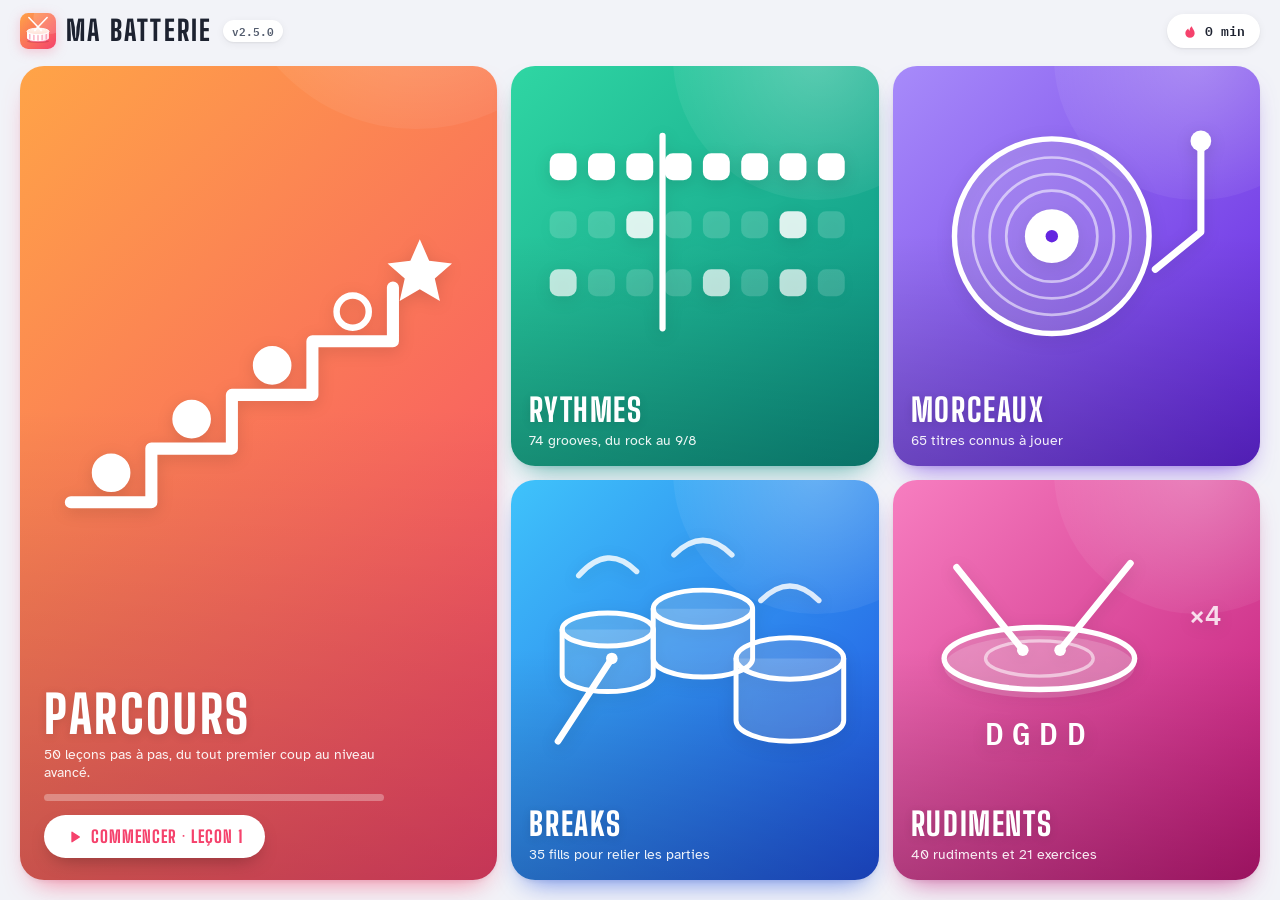
==== site/index.html @ 1db8cf47 "Paysage automatique et proposition d'installation au premier démarrage (v2.5.0) - Plus de message « " ====
<!doctype html>
<html lang="fr">
<head>
<meta charset="utf-8">
<meta name="viewport" content="width=device-width, initial-scale=1, viewport-fit=cover">
<!-- Fichier autonome généré par build.js : ne pas modifier à la main -->
<title>Ma Batterie</title>
<meta name="description" content="Apprendre la batterie : parcours progressif, rudiments, rythmes et morceaux connus, partitions qui se lisent toutes seules.">
<meta name="theme-color" content="#f2f3f8">
<link rel="manifest" href="manifest.webmanifest">
<link rel="apple-touch-icon" href="icons/apple-touch-icon.png">
<meta name="apple-mobile-web-app-capable" content="yes">
<meta name="mobile-web-app-capable" content="yes">
<meta name="apple-mobile-web-app-title" content="Batterie">
<meta name="apple-mobile-web-app-status-bar-style" content="default">
<link rel="preconnect" href="https://fonts.googleapis.com">
<link rel="preconnect" href="https://fonts.gstatic.com" crossorigin>
<link rel="stylesheet" href="https://fonts.googleapis.com/css2?family=Atkinson+Hyperlegible:ital,wght@0,400;0,700;1,400&family=Big+Shoulders+Display:wght@600;700;800&family=IBM+Plex+Mono:wght@500;600&display=swap">
<style>
/* =====================================================================
   Ma Batterie — interface en écrans, pensée pour l'horizontale.
   Thème clair et coloré : fond gris très pâle, cartes en dégradés vifs (une
   couleur par catégorie, par niveau, par famille), cartes blanches ombrées
   pour les exercices. La partition est une feuille blanche, lue de loin.
   Titres : Big Shoulders — Texte : Atkinson Hyperlegible — Chiffres : IBM Plex Mono.
   ===================================================================== */
:root{
  --fond:#f2f3f8;
  --surface:#ffffff;
  --surface-2:#eef0f5;
  --surface-3:#dde1ea;
  --bord:#e6e9ef;
  --texte:#1d2230;
  --texte-2:#535c6e;     /* 6,6:1 sur le fond */
  --texte-3:#667085;     /* 4,8:1 sur le fond */
  --ton-1:#ff9f43;       /* dégradé d'action : orange → rose */
  --ton-2:#f5426c;
  --ton-texte:#d6204f;   /* la couleur d'action, lisible en petit sur fond clair */
  --laiton:#f59e0b;
  --corail:#e5484d;      /* lecture en cours */
  --vert:#10b981;
  --papier:#fffdf9;
  --encre:#1d2230;
  --encre-2:#5d6474;
  --ombre-s:0 1px 2px rgba(22,28,45,.07), 0 2px 8px rgba(22,28,45,.06);
  --ombre:0 2px 4px rgba(22,28,45,.05), 0 14px 30px -14px rgba(22,28,45,.28);
  /* couleurs des illustrations (redéfinies selon la carte) */
  --ill-1:var(--ton-2); --ill-2:var(--ton-1); --ill-3:#7c3aed;
  --ill-fond:#fff0f3; --ill-trait:#e3e6ee; --ill-txt:#fff;

  --f-titre:'Big Shoulders Display', Oswald, Impact, 'Arial Narrow', sans-serif;
  --f-texte:'Atkinson Hyperlegible', system-ui, -apple-system, 'Segoe UI', Roboto, sans-serif;
  --f-chiffres:'IBM Plex Mono', ui-monospace, Menlo, Consolas, monospace;

  --r-carte:24px;
  --r:14px;
  --gout:20px;           /* marge latérale */
  --haut-entete:62px;
  --haut-transport:74px;
  --sur-g:env(safe-area-inset-left, 0px);
  --sur-d:env(safe-area-inset-right, 0px);
  --sur-h:env(safe-area-inset-top, 0px);
  --sur-b:env(safe-area-inset-bottom, 0px);
}
*{box-sizing:border-box}
html,body{margin:0;padding:0;height:100%}
body{
  background:var(--fond);color:var(--texte);
  font:15px/1.55 var(--f-texte);
  -webkit-font-smoothing:antialiased;
  overflow:hidden;                    /* chaque écran gère son propre défilement */
  -webkit-tap-highlight-color:transparent;
}
h1,h2,h3,h4{margin:0;line-height:1.05;font-family:var(--f-titre);font-weight:800;letter-spacing:.02em;text-wrap:balance}
p{margin:.5em 0}
a{color:inherit;text-decoration:none}
b,strong{font-weight:700}
.muted{color:var(--texte-2)}
.small{font-size:13px}
.hidden,[hidden]{display:none !important}
.sprite{position:absolute;width:0;height:0;overflow:hidden}
.ico{width:20px;height:20px;flex:0 0 20px;fill:currentColor}
:focus-visible{outline:3px solid #6366f1;outline-offset:3px;border-radius:10px}

/* ====== écrans ====== */
.ecran{
  position:fixed;inset:0;display:flex;flex-direction:column;
  padding:var(--sur-h) var(--sur-d) var(--sur-b) var(--sur-g);
  animation:entree .22s ease-out;
}
@keyframes entree{from{opacity:0;transform:translateY(6px)}to{opacity:1;transform:none}}

/* ====== en-têtes ====== */
.entete{flex:0 0 var(--haut-entete);display:flex;align-items:center;gap:14px;padding:0 var(--gout)}
.entete-titres{flex:1 0 auto;min-width:0;max-width:45%}
.entete-titres h1{font-size:30px;text-transform:uppercase;white-space:nowrap;overflow:hidden;text-overflow:ellipsis}
.entete-droite{margin-left:auto;display:flex;align-items:center;gap:10px}
.surtitre{
  margin:0 0 2px;font:700 12px/1.2 var(--f-titre);letter-spacing:.16em;text-transform:uppercase;color:var(--ton-texte);
  white-space:nowrap;overflow:hidden;text-overflow:ellipsis;
}
.surtitre:empty{display:none}
.marque{display:flex;align-items:center;gap:10px}
.logo svg{width:36px;height:36px;display:block;filter:drop-shadow(0 3px 6px rgba(245,66,108,.25))}
.mot{font-size:28px;text-transform:uppercase;letter-spacing:.08em}
.version{padding:3px 9px;border-radius:99px;font:600 11px/1.4 var(--f-chiffres);color:var(--texte-2);background:var(--surface);box-shadow:var(--ombre-s)}
.pastille-stat{
  display:inline-flex;align-items:center;gap:7px;padding:9px 15px;border-radius:99px;
  background:var(--surface);color:var(--texte);font:600 13px/1 var(--f-chiffres);box-shadow:var(--ombre-s);
}
.pastille-stat .ico{width:16px;height:16px;flex-basis:16px;color:var(--ton-2)}
.pastille-stat:hover{box-shadow:var(--ombre)}
.pastille-stat.reprendre{color:var(--ton-texte);max-width:260px}
.pastille-stat.reprendre span{white-space:nowrap;overflow:hidden;text-overflow:ellipsis}

/* ====== boutons ====== */
.rond{
  width:44px;height:44px;flex:0 0 44px;border-radius:50%;border:none;cursor:pointer;
  display:grid;place-items:center;background:var(--surface);color:var(--texte);box-shadow:var(--ombre-s);
  font:600 22px/1 var(--f-chiffres);transition:background .15s,box-shadow .15s,opacity .15s;
}
.rond:hover{box-shadow:var(--ombre)}
.rond.petit{width:38px;height:38px;flex-basis:38px;font-size:20px}
.rond[aria-disabled="true"]{opacity:.3;pointer-events:none;box-shadow:none}
.btn-plat{
  display:inline-flex;align-items:center;gap:8px;cursor:pointer;border:none;
  padding:10px 16px;border-radius:12px;background:var(--surface-2);color:var(--texte);
  font:600 14px/1 var(--f-texte);transition:background .15s,box-shadow .15s;
}
.btn-plat:hover{background:var(--surface-3)}
.btn-plat.accent,#btn-installer{background:linear-gradient(135deg,var(--ton-1),var(--ton-2));color:#fff;box-shadow:0 8px 18px -8px rgba(245,66,108,.6)}
.btn-plat.accent:hover,#btn-installer:hover{filter:brightness(1.05)}
.btn-plat .ico{width:17px;height:17px;flex-basis:17px}
#btn-half,#btn-double,#btn-tap{font-family:var(--f-chiffres);min-width:64px;justify-content:center}

/* ====== cartes en dégradé (accueil, niveaux, familles) ====== */
.carte-cat,.tuile,.groupe-tete{
  --c1:var(--ton-1);--c2:var(--ton-2);
  position:relative;overflow:hidden;isolation:isolate;color:#fff;
  background:linear-gradient(135deg,var(--c1) 0%,var(--c2) 100%);
  box-shadow:0 14px 28px -14px color-mix(in srgb, var(--c2) 75%, transparent), 0 2px 4px rgba(22,28,45,.06);
  --ill-1:#fff; --ill-2:rgba(255,255,255,.82); --ill-3:rgba(255,255,255,.55);
  --ill-fond:rgba(255,255,255,.16); --ill-trait:rgba(255,255,255,.32); --ill-txt:var(--c2);
  transition:transform .18s ease, box-shadow .18s ease;
}
/* formes décoratives : un grand disque clair en haut, un voile sombre sous le texte */
.carte-cat::before,.tuile::before,.groupe-tete::before{
  content:"";position:absolute;z-index:-1;width:78%;aspect-ratio:1;right:-22%;top:-38%;
  border-radius:50%;background:radial-gradient(circle,rgba(255,255,255,.26),rgba(255,255,255,.06) 70%);
}
.carte-cat::after,.tuile::after,.groupe-tete::after{
  content:"";position:absolute;inset:0;z-index:-1;
  background:linear-gradient(to top,rgba(0,0,0,.2),transparent 58%);
}
a.carte-cat:hover,.carte-cat:has(.carte-lien:hover),.tuile:hover{
  transform:translateY(-3px);
  box-shadow:0 20px 34px -14px color-mix(in srgb, var(--c2) 80%, transparent), 0 2px 4px rgba(22,28,45,.06);
}
a.carte-cat:active,.tuile:active,.item-carte:active{transform:scale(.98)}

/* ====== accueil ====== */
.accueil-grille{
  flex:1;min-height:0;display:grid;gap:14px;
  grid-template-columns:1.3fr 1fr 1fr;grid-template-rows:1fr 1fr;
  padding:4px var(--gout) var(--gout);
}
.carte-cat{border-radius:var(--r-carte);display:flex;flex-direction:column;justify-content:flex-end;padding:16px 18px;min-height:0}
.carte-cat h2{font-size:32px;text-transform:uppercase;letter-spacing:.05em;text-shadow:0 2px 10px rgba(0,0,0,.12)}
.carte-cat p{margin:4px 0 0;color:rgba(255,255,255,.92);font-size:13.5px;line-height:1.35}
.cat-illus{flex:1 1 0;min-height:0;margin:0 0 8px;pointer-events:none;filter:drop-shadow(0 4px 8px rgba(0,0,0,.12))}
.cat-illus svg{width:100%;height:100%;display:block}
.cat-texte{flex:none}
.c-parcours{--c1:#ffa447;--c2:#f5426c}
.c-rythmes{--c1:#2fd6a3;--c2:#0b8f82}
.c-morceaux{--c1:#a78bfa;--c2:#6425e0}
.c-breaks{--c1:#3fc3fb;--c2:#1f4fe0}
.c-rudiments{--c1:#f77ec0;--c2:#c01777}
.carte-cat.grande{grid-row:1 / 3;padding:22px 24px}
.carte-cat.grande .cat-illus{margin-bottom:12px}
.carte-cat.grande h2{font-size:52px}
.carte-cat.grande .cat-texte{max-width:34ch}
.carte-lien::after{content:"";position:absolute;inset:0;z-index:1}   /* toute la carte est cliquable */
.cta{
  position:relative;z-index:2;flex:none;align-self:flex-start;margin-top:14px;
  display:inline-flex;align-items:center;gap:9px;max-width:calc(100% - 48px);
  padding:13px 22px;border-radius:99px;background:#fff;color:var(--c2);
  font:800 17px/1 var(--f-titre);letter-spacing:.06em;text-transform:uppercase;
  white-space:nowrap;overflow:hidden;text-overflow:ellipsis;
  box-shadow:0 8px 20px -8px rgba(0,0,0,.35);transition:transform .15s;
}
.cta:hover{transform:translateY(-2px)}
.cta .ico{width:16px;height:16px;flex-basis:16px}
.jauge{height:8px;border-radius:99px;background:var(--surface-3);overflow:hidden;margin-top:12px}
.jauge i{display:block;height:100%;border-radius:99px;background:linear-gradient(90deg,var(--ton-1),var(--ton-2))}
.jauge.fine{height:7px}
.carte-cat .jauge,.tuile .jauge{background:rgba(255,255,255,.3)}
.carte-cat .jauge i,.tuile .jauge i{background:#fff}

/* ====== listes : une bande qui défile de gauche à droite ====== */
.liste-corps{
  flex:1;min-height:0;overflow-x:auto;overflow-y:hidden;
  padding:6px var(--gout) calc(var(--gout) - 4px);
  scroll-snap-type:x proximity;scroll-padding-left:var(--gout);
  overscroll-behavior-x:contain;scrollbar-width:thin;scrollbar-color:var(--surface-3) transparent;
}
.liste-corps::-webkit-scrollbar{height:6px}
.liste-corps::-webkit-scrollbar-thumb{background:var(--surface-3);border-radius:6px}
.bande{display:flex;gap:14px;height:100%;width:max-content;padding-bottom:8px}
.rangee{
  --rangs:2;height:100%;display:grid;gap:14px;
  grid-auto-flow:column;grid-template-rows:repeat(var(--rangs),minmax(0,1fr));grid-auto-columns:236px;
}
.rangee.tuiles{--rangs:1;grid-auto-columns:250px}
.rangee > *,.groupe-tete,.bloc{scroll-snap-align:start}
.groupe{display:flex;gap:14px;height:100%}
.groupe-tete{
  flex:0 0 124px;display:flex;flex-direction:column;justify-content:flex-end;gap:4px;
  border-radius:var(--r-carte);padding:16px;
}
.groupe-tete .g-num{font:800 64px/1 var(--f-titre);margin-bottom:auto;text-shadow:0 3px 12px rgba(0,0,0,.15)}
.groupe-tete b{font:800 21px/1.05 var(--f-titre);text-transform:uppercase;letter-spacing:.04em}
.groupe-tete span:last-child{font:600 12px var(--f-chiffres);color:rgba(255,255,255,.9)}
.sauts{display:flex;gap:6px;overflow-x:auto;scrollbar-width:none;min-width:0;padding:4px 2px}
.sauts::-webkit-scrollbar{display:none}
.entete-droite{min-width:0;flex:0 1 auto}
.sauts{flex:0 1 auto}
.groupe-tete.genre{flex-basis:150px}
.groupe-tete .g-illus{margin-bottom:auto;height:62px;--ill-1:#fff;--ill-2:rgba(255,255,255,.7);--ill-3:rgba(255,255,255,.85);--ill-trait:rgba(0,0,0,.18);--ill-txt:var(--c2)}
.groupe-tete .g-illus svg{height:100%;width:auto;display:block}
.groupe-tete.genre b{font-size:22px}
.chip.saut{padding:8px 12px;font-family:var(--f-chiffres);font-weight:600;letter-spacing:0}
.chip.saut::before{content:"";display:inline-block;width:8px;height:8px;border-radius:50%;background:var(--c);margin-right:6px;vertical-align:0}
@media (min-height:600px){ .rangee.tuiles{--rangs:2} }
@media (max-height:290px){ .rangee{--rangs:1} }
@media (min-height:620px){ .rangee{--rangs:3} }
@media (min-height:900px){ .rangee{--rangs:4} }

/* tuile : niveau, famille de rythmes, de rudiments */
.tuile{
  display:flex;flex-direction:column;gap:6px;border-radius:var(--r-carte);
  padding:14px 18px 18px;min-height:0;
}
.tuile .t-illus{flex:1 1 auto;min-height:56px;max-height:150px;margin:18px -4px 4px;filter:drop-shadow(0 4px 8px rgba(0,0,0,.12))}
.tuile .t-illus svg{height:100%;width:100%;display:block}
.tuile h2{font-size:27px;text-transform:uppercase;letter-spacing:.04em;text-shadow:0 2px 10px rgba(0,0,0,.12)}
.tuile p{margin:0;color:rgba(255,255,255,.92);font-size:13px;line-height:1.35}
.tuile .jauge{margin-top:auto}
.tuile .t-coin{
  position:absolute;top:12px;left:14px;padding:5px 10px;border-radius:99px;
  font:600 11.5px/1 var(--f-chiffres);color:#fff;background:rgba(255,255,255,.22);backdrop-filter:blur(4px);
}

/* carte d'un élément jouable : blanche, avec la couleur de son niveau ou de sa famille.
 * Sa mise en page dépend de sa hauteur réelle (requête de conteneur) :
 * basse → visuel à gauche, texte à droite ; haute → visuel au-dessus. Rien n'est jamais coupé. */
.item-carte{
  --c1:var(--ton-1);--c2:var(--ton-2);
  position:relative;display:block;border-radius:20px;min-height:0;overflow:hidden;
  background:var(--surface);box-shadow:var(--ombre);transition:transform .18s ease, box-shadow .18s ease;
  container-type:size;
  --ill-1:var(--c2); --ill-2:color-mix(in srgb, var(--c2) 55%, var(--c1)); --ill-3:color-mix(in srgb, var(--c2) 55%, #1d2230);
  --ill-fond:color-mix(in srgb, var(--c1) 16%, #fff); --ill-trait:color-mix(in srgb, var(--c2) 18%, #fff); --ill-txt:#fff;
}
.item-carte::before{      /* liseré coloré en haut de la carte */
  content:"";position:absolute;left:0;right:0;top:0;height:5px;background:linear-gradient(90deg,var(--c1),var(--c2));
}
.item-carte:hover{transform:translateY(-3px);box-shadow:0 4px 8px rgba(22,28,45,.06), 0 20px 34px -16px color-mix(in srgb, var(--c2) 55%, transparent)}
.i-corps{
  height:100%;padding:14px 14px 12px;
  display:grid;grid-template-columns:auto minmax(0,1fr);gap:12px;align-items:center;
}
.i-vis{
  width:62px;height:50px;border-radius:13px;padding:4px 5px;display:grid;place-items:center;
  background:color-mix(in srgb, var(--c1) 12%, #fff);
}
.i-vis svg{width:100%;height:100%;display:block}
.i-vis-num{width:50px;height:50px;padding:0;background:linear-gradient(135deg,var(--c1),var(--c2));
  box-shadow:0 6px 14px -6px color-mix(in srgb, var(--c2) 80%, transparent)}
.i-num{font:800 26px/1 var(--f-titre);color:#fff}
.i-texte{min-width:0;display:flex;flex-direction:column;gap:2px}
.item-carte:has(.etat) .i-texte{padding-right:28px}
.i-nom{
  font-weight:700;font-size:15px;line-height:1.22;
  display:-webkit-box;-webkit-line-clamp:2;-webkit-box-orient:vertical;overflow:hidden;
}
.i-meta{font-size:12.5px;color:var(--texte-2);line-height:1.3;white-space:nowrap;overflow:hidden;text-overflow:ellipsis}
.i-bas{display:flex;align-items:center;gap:8px;padding-top:4px}
.i-tag,.item-carte .cle{
  align-self:flex-start;padding:2px 8px;border-radius:99px;margin-bottom:2px;
  font:800 10.5px/1.4 var(--f-titre);letter-spacing:.1em;text-transform:uppercase;
}
.i-tag{background:var(--c2);color:#fff}
.item-carte .cle{background:color-mix(in srgb, var(--c1) 20%, #fff);color:color-mix(in srgb, var(--c2) 80%, #000)}
/* carte haute : visuel en haut, texte dessous, niveau et tempo en bas */
@container (min-height:190px){
  .i-corps{display:flex;flex-direction:column;align-items:stretch;gap:8px;padding:16px 16px 14px}
  .i-vis{width:auto;height:auto;flex:0 1 72px;min-height:40px}
  .i-vis-num{width:50px;height:50px;flex:none}
  .i-texte{flex:1;gap:3px}
  .i-nom{font-size:15.5px;-webkit-line-clamp:3}
  .i-bas{margin-top:auto}
}
.niveau-points{display:inline-flex;gap:2px;flex:none}
.niveau-points i{width:6px;height:6px;border-radius:50%;background:var(--surface-3)}
.niveau-points i.on{background:var(--c2)}
.bpm-pastille{margin-left:auto;flex:none;font:600 11px/1 var(--f-chiffres);color:var(--texte-2);background:var(--surface-2);padding:4px 7px;border-radius:99px;white-space:nowrap}
@container (min-height:190px){
  .niveau-points{gap:3px}
  .niveau-points i{width:8px;height:8px}
  .bpm-pastille{font-size:11.5px;padding:5px 8px}
}
.etat{
  position:absolute;top:14px;right:12px;width:26px;height:26px;border-radius:50%;
  display:grid;place-items:center;background:var(--surface-2);color:var(--texte-3);
}
.etat .ico{width:15px;height:15px;flex-basis:15px}
.item-carte.faite .etat{background:var(--vert);color:#fff;box-shadow:0 4px 10px -4px rgba(16,185,129,.7)}
.item-carte.prochaine{box-shadow:inset 0 0 0 3px var(--c2), 0 18px 30px -14px color-mix(in srgb, var(--c2) 70%, transparent)}

/* ====== progression ====== */
.bloc{background:var(--surface);border-radius:var(--r-carte);padding:16px 18px;height:100%;overflow-y:auto;box-shadow:var(--ombre)}
.bloc h3{font-size:15px;letter-spacing:.12em;text-transform:uppercase;color:var(--texte-2);margin-bottom:12px}
.bloc-stats{width:320px}
.bloc-histo{width:440px;display:flex;flex-direction:column}
.bloc-histo .barres{flex:1;height:auto;min-height:90px}
.bloc-parcours{width:560px;overscroll-behavior:contain}
.niveaux{display:grid;grid-template-columns:1fr 1fr;gap:4px 18px}
.stats{display:grid;grid-template-columns:1fr 1fr;gap:10px}
.stat{display:flex;flex-direction:column;gap:2px;padding:12px 14px;border-radius:var(--r);color:#fff;background:linear-gradient(135deg,var(--c1),var(--c2))}
.stat:nth-child(1){--c1:#ffa447;--c2:#f5426c}
.stat:nth-child(2){--c1:#3fc3fb;--c2:#1f4fe0}
.stat:nth-child(3){--c1:#2fd6a3;--c2:#0b8f82}
.stat:nth-child(4){--c1:#a78bfa;--c2:#6425e0}
.stat-n{font:800 30px/1 var(--f-titre);font-variant-numeric:tabular-nums}
.stat span:last-child{font-size:12px;color:rgba(255,255,255,.92)}
.barres{display:flex;align-items:flex-end;gap:4px;height:110px}
.barre{flex:1;display:flex;flex-direction:column;justify-content:flex-end;align-items:center;gap:4px;height:100%}
.barre .fut{flex:1;width:100%;display:flex;align-items:flex-end;background:var(--surface-2);border-radius:6px}
.barre .fut i{width:100%;border-radius:6px;background:linear-gradient(180deg,var(--ton-1),var(--ton-2))}
.barre u{font:500 10px var(--f-chiffres);color:var(--texte-3);text-decoration:none}
.niv-bloc{margin:0 0 14px}
.niv-head{display:flex;align-items:center;gap:8px;font-size:13px;margin-bottom:8px}
.niv-head i{width:10px;height:10px;border-radius:50%}
.niv-head b{font:800 16px/1 var(--f-titre);letter-spacing:.04em}
.niv-lecons{display:flex;gap:6px;flex-wrap:wrap}
.pastille{
  position:relative;width:46px;height:46px;border-radius:13px;background:var(--surface-2);
  display:flex;flex-direction:column;align-items:center;justify-content:center;gap:1px;color:var(--texte-2);
}
.pastille:hover{background:var(--surface-3);color:var(--texte)}
.pastille span{font:800 17px/1 var(--f-titre)}
.pastille em{font:600 9.5px var(--f-chiffres);font-style:normal;color:var(--ton-texte)}
.pastille.faite{background:var(--vert);color:#fff}
.pastille.faite em{color:#fff}
.pastille .defi-ok{position:absolute;top:-3px;right:-3px;width:11px;height:11px;border-radius:50%;background:var(--laiton);box-shadow:0 0 0 2px var(--surface)}

/* ====== lecteur ====== */
.ecran-jouer{animation:none}
.barre-jeu{flex:0 0 60px;display:flex;align-items:center;gap:12px;padding:0 14px}
.j-nav{flex:1;min-width:0;display:flex;align-items:center;justify-content:center;gap:12px}
.j-titres{min-width:0;text-align:center}
.j-titres h1{font-size:26px;text-transform:uppercase;letter-spacing:.04em;white-space:nowrap;overflow:hidden;text-overflow:ellipsis}
.j-titres .surtitre{letter-spacing:.12em}
.j-droite{display:flex;align-items:center;gap:8px}
.note-jeu{font:600 12.5px/1 var(--f-chiffres);padding:9px 13px;border-radius:99px;background:var(--surface);box-shadow:var(--ombre-s);white-space:nowrap}
.note-jeu.ok{color:#047857}
.note-jeu.moyen{color:#b45309}
.note-jeu.rate{color:#be123c}

.sections-bar{flex:0 0 auto;display:flex;gap:6px;padding:2px 14px 10px;overflow-x:auto;scrollbar-width:none}
.sections-bar::-webkit-scrollbar{display:none}
.chip{
  flex:0 0 auto;cursor:pointer;border:none;border-radius:99px;padding:8px 14px;
  background:var(--surface);color:var(--texte-2);box-shadow:var(--ombre-s);
  font:700 13px/1 var(--f-titre);letter-spacing:.08em;text-transform:uppercase;
}
.chip em{font:500 11px var(--f-chiffres);font-style:normal;opacity:.75;margin-left:3px}
.chip:hover{color:var(--texte)}
.chip.actif{background:linear-gradient(135deg,var(--ton-1),var(--ton-2));color:#fff;box-shadow:0 6px 14px -6px rgba(245,66,108,.7)}

.partition-zone{position:relative;flex:1;min-height:0;padding:0 14px}
.papier{
  height:100%;border-radius:20px;background:var(--papier);color:var(--encre);
  overflow:hidden;position:relative;box-shadow:var(--ombre);
}
.score-staff{position:relative;height:100%;overflow-y:auto;overscroll-behavior:contain;cursor:pointer;padding:4px 10px}
.score-staff.une-ligne{display:flex;flex-direction:column;justify-content:center;align-items:center}
.systeme-ligne{display:flex;justify-content:flex-start;padding:2px 0;transition:opacity .2s}
.systeme-ligne.passee{opacity:.35}
.portee-cadre{position:relative;display:block}
.portee{display:block;width:100%;height:auto;max-width:none}
.score-grid{height:100%;overflow:auto}
.fin-page{height:60%}      /* de quoi amener la dernière ligne en haut */

/* tête de lecture : calque déplacé par transform, sans redessiner la partition */
.tete-lecture{
  position:absolute;left:0;top:0;width:3px;height:100%;border-radius:2px;
  background:var(--corail);box-shadow:0 0 0 4px rgba(229,72,77,.14);
  opacity:0;pointer-events:none;will-change:transform;
}

/* --- couleurs des éléments sur fond clair (partition, légende) --- */
.t-CR{--c:#a06a00}.t-CH{--c:#9a6700}.t-RD{--c:#7c5712}
.t-T1{--c:#3b7aa3}.t-T2{--c:#2c6188}.t-TB{--c:#1d4a69}
.t-CC{--c:#c8372b}.t-GC{--c:#138468}.t-HP{--c:#675c9e}

/* --- notation sur la feuille --- */
.papier .portee .ligne{stroke:#9aa0ab}
.papier .portee .hampe{stroke:var(--encre)}
.papier .portee .ligature,.papier .portee .ink{fill:var(--encre)}
.papier .portee .silence:not([fill="none"]){fill:#6a7080}
.papier .portee .silence[fill="none"]{stroke:#6a7080}
.papier .portee .accent{stroke:#b3780a}
.papier .portee .txt-faible{fill:#6a7080}
.papier .portee .compte{fill:#7a8090}
.papier .portee .compte[font-weight="700"]{fill:var(--encre)}
.papier .portee .doigte{fill:#4d5363;font:600 11.5px var(--f-chiffres)}
.papier .portee .sec-boite{fill:#fff1f4;stroke:#f5426c}
.papier .portee .sec-txt{fill:#b0163f}
.papier .portee ellipse.tete{fill:var(--c)}
.papier .portee line.tete,.papier .portee .contour{stroke:var(--c)}
.papier .portee .note-grp.actif ellipse.tete{fill:var(--corail)}
.papier .portee .note-grp.actif line.tete{stroke:var(--corail);stroke-width:3px}

/* --- grille sur la feuille --- */
.grille{padding:8px 10px}
.grille-table{border-collapse:collapse;font:500 11px var(--f-chiffres)}
.grille-table th.lbl{
  text-align:right;padding:0 10px 0 4px;white-space:nowrap;color:var(--encre);
  position:sticky;left:0;background:var(--papier);z-index:2;font:700 12.5px var(--f-texte);
}
.grille-table .dot{display:inline-block;width:9px;height:9px;border-radius:3px;margin-right:6px;vertical-align:middle}
.grille-table td,.grille-table th.cel{width:28px;min-width:28px;height:28px;border:1px solid #ebe7df;text-align:center;color:var(--encre-2)}
.grille-table th.cel{height:22px;border:none}
.grille-table .temps{background:rgba(29,34,48,.03)}
.grille-table th.cel.temps{color:var(--encre);background:none;font-weight:600}
.grille-table .mesure{border-left:2px solid #c9c3b8}
.grille-table td.actif{background:rgba(229,72,77,.16);box-shadow:inset 0 0 0 1.5px rgba(229,72,77,.7)}
.hit{display:block;width:20px;height:20px;margin:0 auto;border-radius:6px;font:700 9px/20px var(--f-chiffres);color:var(--encre)}
.hit.s-g{opacity:.45;transform:scale(.7)}
.hit.s-X{box-shadow:0 0 0 2px var(--encre)}
.hit.s-o{border-radius:50%}

/* --- décompte --- */
.count-overlay{
  position:absolute;inset:0 14px;display:grid;place-items:center;pointer-events:none;z-index:5;border-radius:20px;
  background:rgba(255,253,249,.74);
}
.count-overlay span{
  font:800 120px/1 var(--f-titre);animation:pop .35s ease-out;
  background:linear-gradient(135deg,var(--ton-1),var(--ton-2));-webkit-background-clip:text;background-clip:text;color:transparent;
}
@keyframes pop{from{transform:scale(1.35);opacity:0}to{transform:scale(1);opacity:1}}

/* --- barre de transport --- */
.barre-transport{flex:0 0 var(--haut-transport);display:flex;align-items:center;gap:16px;padding:0 14px}
.t-bascules{display:flex;gap:8px}
.bascule{
  width:50px;height:46px;border-radius:15px;border:none;cursor:pointer;display:grid;place-items:center;
  background:var(--surface);color:var(--texte-3);box-shadow:var(--ombre-s);transition:background .15s,color .15s;
}
.bascule:hover{color:var(--texte)}
.bascule.actif{background:linear-gradient(135deg,#ffe3c2,#ffd1dc);color:var(--ton-texte)}
.bascule .ico{width:22px;height:22px;flex-basis:22px}
.t-tempo{flex:1;min-width:0;display:flex;align-items:center;gap:10px;justify-content:center}
.bpm-aff{display:flex;align-items:baseline;gap:5px;min-width:88px;justify-content:center}
.bpm-aff output{font:800 32px/1 var(--f-titre);font-variant-numeric:tabular-nums}
.bpm-aff span{font:600 11px var(--f-chiffres);color:var(--texte-3)}
.t-tempo input[type=range]{flex:1;max-width:320px;min-width:80px}
.lecture{
  width:62px;height:62px;flex:0 0 62px;border-radius:50%;border:none;cursor:pointer;
  display:grid;place-items:center;color:#fff;
  background:linear-gradient(145deg,var(--ton-1),var(--ton-2));
  box-shadow:0 10px 22px -8px rgba(245,66,108,.7);transition:transform .1s,background .15s;
}
.lecture:active{transform:scale(.94)}
.lecture .ico{width:28px;height:28px;flex-basis:28px}
.lecture.actif{background:linear-gradient(145deg,#475569,#1e293b);box-shadow:0 10px 22px -8px rgba(30,41,59,.6)}

/* curseurs */
input[type=range]{-webkit-appearance:none;appearance:none;height:28px;background:transparent;cursor:pointer;margin:0}
input[type=range]::-webkit-slider-runnable-track{height:6px;border-radius:99px;background:var(--surface-3)}
input[type=range]::-moz-range-track{height:6px;border-radius:99px;background:var(--surface-3)}
input[type=range]::-webkit-slider-thumb{-webkit-appearance:none;width:22px;height:22px;margin-top:-8px;border-radius:50%;background:var(--ton-2);border:3px solid #fff;box-shadow:0 2px 6px rgba(22,28,45,.3)}
input[type=range]::-moz-range-thumb{width:18px;height:18px;border-radius:50%;background:var(--ton-2);border:3px solid #fff;box-shadow:0 2px 6px rgba(22,28,45,.3)}

/* ====== volets (explications, réglages) ====== */
.voile{position:fixed;inset:0;z-index:40;background:rgba(22,28,45,.32);animation:fondu .18s}
@keyframes fondu{from{opacity:0}}
.volet{
  position:fixed;top:0;right:0;bottom:0;z-index:41;width:min(440px,92vw);
  background:var(--surface);display:flex;flex-direction:column;
  padding:var(--sur-h) var(--sur-d) var(--sur-b) 0;border-radius:24px 0 0 24px;
  box-shadow:-20px 0 40px rgba(22,28,45,.18);animation:glisse .22s ease-out;
}
@keyframes glisse{from{transform:translateX(30px);opacity:0}}
.volet-tete{display:flex;align-items:center;justify-content:space-between;padding:14px 18px 6px}
.volet-tete h2{font-size:26px;text-transform:uppercase;letter-spacing:.05em}
.volet-tete .rond{box-shadow:none;background:var(--surface-2)}
.volet-corps{flex:1;overflow-y:auto;padding:4px 18px 24px;overscroll-behavior:contain}
.volet-corps h3{margin:22px 0 10px;font-size:14px;letter-spacing:.14em;text-transform:uppercase;color:var(--ton-texte)}
.volet-corps h3:first-child{margin-top:8px}
.texte h2{font-size:28px;margin:4px 0 8px}
.texte h3{margin:18px 0 6px;font-size:14px;letter-spacing:.14em;text-transform:uppercase;color:var(--ton-texte)}
.texte ul,.texte ol{padding-left:1.25em;margin:.4em 0 .8em}
.texte li{margin:.3em 0}
.objectif{background:linear-gradient(135deg,#fff1e2,#ffe6ec);border-radius:var(--r);padding:10px 14px}
.tip,.defi{border-radius:var(--r);padding:10px 14px;margin:12px 0;font-size:14px;background:#fff6e0}
.defi{background:#ffe9ee}
.tip p,.defi p{margin:0}
.tip-lbl{display:block;font:800 11px/1.6 var(--f-titre);letter-spacing:.14em;text-transform:uppercase;color:#a15c00}
.defi .tip-lbl{color:#b0163f}
.badge{
  display:inline-block;font:600 11.5px/1.2 var(--f-chiffres);color:var(--texte-2);white-space:nowrap;
  background:var(--surface-2);border-radius:99px;padding:5px 10px;margin:0 4px 4px 0;
}
.badge.fid-origine{color:#047857;background:#dcfce9}
.badge.fid-acc{color:#a15c00;background:#fff3d6}
.lecon-fin{
  display:flex;align-items:center;gap:10px;flex-wrap:wrap;margin-top:18px;padding:12px 14px;
  border-radius:var(--r);background:var(--surface-2);
}
.lecon-fin .inter{flex:1;margin:0;padding:0;border:none}
kbd{
  display:inline-block;min-width:24px;text-align:center;background:var(--surface);
  border:1px solid var(--surface-3);border-bottom-width:3px;border-radius:7px;padding:1px 7px;font:600 12px var(--f-chiffres);color:var(--texte);
}

/* interrupteurs */
.inter{
  display:flex;align-items:center;justify-content:space-between;gap:14px;cursor:pointer;
  padding:10px 0;border-bottom:1px solid var(--bord);user-select:none;
}
.inter input{position:absolute;opacity:0;width:1px;height:1px}
.inter i{position:relative;flex:0 0 46px;height:28px;border-radius:99px;background:var(--surface-3);transition:background .15s}
.inter i::after{
  content:"";position:absolute;top:3px;left:3px;width:22px;height:22px;border-radius:50%;
  background:#fff;box-shadow:0 1px 3px rgba(22,28,45,.3);transition:transform .15s;
}
.inter input:checked + i{background:linear-gradient(135deg,var(--ton-1),var(--ton-2))}
.inter input:checked + i::after{transform:translateX(18px)}
.inter input:focus-visible + i{outline:3px solid #6366f1;outline-offset:3px}
.ligne-reglage{display:flex;align-items:center;justify-content:space-between;gap:14px;padding:10px 0;border-bottom:1px solid var(--bord)}
.choix{background:var(--surface-2);color:var(--texte);border:none;border-radius:10px;padding:8px 10px;font:inherit;font-size:14px}
.rampe{padding:10px 0;font-size:13.5px;color:var(--texte-2);border-bottom:1px solid var(--bord)}
.rampe input{
  width:54px;background:var(--surface-2);border:none;color:var(--texte);border-radius:8px;
  padding:5px 6px;font:600 13px var(--f-chiffres);text-align:right;margin:0 3px;
}
.rang-boutons{display:flex;gap:8px;flex-wrap:wrap}
.seg{display:inline-flex;background:var(--surface-2);border-radius:13px;padding:3px}
.seg-btn{border:none;background:none;color:var(--texte-2);padding:8px 16px;border-radius:10px;cursor:pointer;font:600 14px var(--f-texte)}
.seg-btn.actif{background:var(--surface);color:var(--texte);box-shadow:var(--ombre-s)}
.keys{width:100%;border-collapse:collapse;margin:10px 0 4px;font-size:13.5px}
.keys td{padding:6px 2px;border-bottom:1px solid var(--bord)}
.keys td:first-child{width:130px}
.credit{margin-top:16px}

/* mixeur */
.mixer{display:flex;flex-direction:column;gap:6px}
.mix-row{display:flex;align-items:center;gap:8px}
.mix-mute,.mix-solo{
  width:34px;height:34px;flex:0 0 34px;padding:0;cursor:pointer;border-radius:10px;border:none;
  font:700 12px/1 var(--f-chiffres);color:var(--texte-2);background:var(--surface-2);
}
.mix-mute.coupe{background:#e11d48;color:#fff}
.mix-solo.actif{background:var(--laiton);color:#fff}
.mixer.en-solo .mix-row:not(:has(.mix-solo.actif)){opacity:.4}
.mix-nom{font-size:12.5px;width:84px;color:var(--texte-2);border-left:4px solid;border-radius:2px;padding-left:8px;white-space:nowrap;overflow:hidden;text-overflow:ellipsis}
.mix-row input[type=range]{flex:1}

/* légende + schéma du kit */
.legende{display:flex;flex-wrap:wrap;gap:6px 14px;font-size:13px;color:var(--texte-2)}
.lg{display:inline-flex;align-items:center;gap:6px}
.legende .lg-sym{color:var(--c) !important}
.kit-cadre{margin-top:12px;background:#1d2230;border-radius:var(--r);padding:6px}
.kit-svg{width:100%;height:auto;display:block}
.kit-el{cursor:pointer}
.kit-el .corps{transition:fill .08s}
.kit-el:not(.utilise){opacity:.3}
.kit-el.frappe{opacity:1}
.kit-el.frappe .corps{fill:rgba(255,159,67,.6);stroke:#ffd29a}
.kit-label{fill:#c7cdd9;font:600 11px var(--f-texte);pointer-events:none}
.kit-el:focus-visible{outline:none}
.kit-el:focus-visible .corps{stroke:#ffd29a;stroke-width:3.5}

/* ====== fenêtre (installation iPhone) ====== */
.modal{position:fixed;inset:0;background:rgba(22,28,45,.4);display:grid;place-items:center;z-index:50;padding:20px}
.modal-box{background:var(--surface);border-radius:var(--r-carte);padding:22px 24px;max-width:460px;width:100%;max-height:100%;overflow:auto;box-shadow:var(--ombre)}
.modal-box h2{font-size:28px;text-transform:uppercase}
.etapes{padding-left:1.2em;margin:12px 0}
.install-box{display:flex;gap:20px;align-items:flex-start;max-width:560px}
.install-icone{flex:none;border-radius:22px;box-shadow:0 10px 24px -10px rgba(245,66,108,.6)}
.install-texte h2{margin-bottom:4px}
.install-texte p{margin:6px 0 12px;color:var(--texte-2)}
.install-texte .rang-boutons{margin-top:6px}
.etapes li{margin:.5em 0}

/* ====== téléphone tenu droit : l'appli pivote d'elle-même ======
 * Quand le navigateur ne peut pas verrouiller l'écran à l'horizontale (iPhone, ou avant le
 * premier toucher), tout le contenu tourne d'un quart de tour : il suffit de pencher le
 * téléphone, sans aucun message. Les zones sûres (encoche) suivent la rotation. */
@media (orientation:portrait) and (pointer:coarse){
  #appli{
    position:fixed;top:0;left:0;overflow:hidden;
    width:100vh;width:100dvh;height:100vw;
    transform-origin:top left;transform:rotate(90deg) translateY(-100%);
    --sur-g:env(safe-area-inset-top, 0px);
    --sur-d:env(safe-area-inset-bottom, 0px);
    --sur-h:env(safe-area-inset-right, 0px);
    --sur-b:env(safe-area-inset-left, 0px);
  }
  /* le défilement au doigt est piloté par l'appli : pas d'aimantation qui le contrarie */
  #appli .liste-corps{scroll-snap-type:none}
}

/* ====== écrans bas (téléphone couché) ====== */
@media (max-height:500px){
  :root{--haut-entete:54px;--haut-transport:64px;--gout:16px}
  .accueil-grille{gap:10px}
  .carte-cat{padding:12px 14px;border-radius:20px}
  .carte-cat h2{font-size:26px}
  .carte-cat p{font-size:12.5px}
  .carte-cat.grande{padding:16px 18px}
  .carte-cat.grande h2{font-size:40px}
  .cta{margin-top:10px;padding:11px 18px;font-size:15px}
  .entete-titres h1{font-size:26px}
  .barre-jeu{flex-basis:52px}
  .j-titres h1{font-size:21px}
  .rond{width:40px;height:40px;flex-basis:40px}
  .rond.petit{width:34px;height:34px;flex-basis:34px}
  .lecture{width:54px;height:54px;flex-basis:54px}
  .bpm-aff output{font-size:27px}
  .tuile h2{font-size:24px}
  .count-overlay span{font-size:96px}
}
@media (max-height:380px){
  .carte-cat p{display:none}
  .carte-cat.grande p{display:block}
  .sections-bar{padding-bottom:6px}
  .chip{padding:6px 11px}
}
@media (max-width:900px){ .pastille-stat.reprendre{max-width:170px} }
@media (max-width:700px){
  .t-tempo input[type=range]{display:none}
  .j-titres .surtitre{display:none}
}
@media (pointer:coarse){
  .item-carte,.tuile,.carte-cat{-webkit-user-select:none;user-select:none}
}
@media (prefers-reduced-motion:reduce){
  *,*::before,*::after{animation:none !important;transition:none !important;scroll-behavior:auto !important}
}

/* ====== impression : la partition seule, en noir sur blanc ====== */
.impression{display:none}
@media print{
  @page{size:A4 landscape;margin:12mm}
  html,body{height:auto;overflow:visible;background:#fff !important;color:#000}
  .ecran,.volet,.voile,.modal,.tourner{display:none !important}
  .impression{display:block}
  .impression h1{font:800 26px/1.1 var(--f-titre);text-transform:uppercase;color:#000;margin:0 0 2px}
  .impression p{margin:0 0 6mm;color:#333;font-size:13px}
  #score-print{display:flex;flex-direction:column;gap:4mm}
  .portee.systeme{height:auto;max-width:100%;break-inside:avoid}
  .impression .portee .ligne,.impression .portee .hampe,.impression .portee .accent{stroke:#000}
  .impression .portee .silence[fill="none"]{stroke:#333}
  .impression .portee .ligature,.impression .portee .ink{fill:#000}
  .impression .portee .silence:not([fill="none"]){fill:#333}
  .impression .portee ellipse.tete{fill:#000}
  .impression .portee line.tete,.impression .portee .contour{stroke:#000}
  .impression .portee .compte{fill:#000}
  .impression .portee .txt-faible,.impression .portee .doigte{fill:#555}
  .impression .portee .sec-boite{fill:#fff;stroke:#000}
  .impression .portee .sec-txt{fill:#000}
}

</style>
<link rel="icon" href="data:image/svg+xml,%3Csvg%20xmlns%3D%22http%3A%2F%2Fwww.w3.org%2F2000%2Fsvg%22%20viewBox%3D%220%200%20512%20512%22%3E%3Cdefs%3E%3ClinearGradient%20id%3D%22mb-fond%22%20x1%3D%220%22%20y1%3D%220%22%20x2%3D%221%22%20y2%3D%221%22%3E%3Cstop%20offset%3D%220%22%20stop-color%3D%22%23ffa447%22%2F%3E%3Cstop%20offset%3D%221%22%20stop-color%3D%22%23f5426c%22%2F%3E%3C%2FlinearGradient%3E%3ClinearGradient%20id%3D%22mb-corps%22%20x1%3D%220%22%20y1%3D%220%22%20x2%3D%221%22%20y2%3D%220%22%3E%3Cstop%20offset%3D%220%22%20stop-color%3D%22%23fff%22%2F%3E%3Cstop%20offset%3D%22.55%22%20stop-color%3D%22%23fff%22%2F%3E%3Cstop%20offset%3D%221%22%20stop-color%3D%22%23ffe2e8%22%2F%3E%3C%2FlinearGradient%3E%3ClinearGradient%20id%3D%22mb-peau%22%20x1%3D%220%22%20y1%3D%220%22%20x2%3D%220%22%20y2%3D%221%22%3E%3Cstop%20offset%3D%220%22%20stop-color%3D%22%23fff6ef%22%2F%3E%3Cstop%20offset%3D%221%22%20stop-color%3D%22%23ffe0d6%22%2F%3E%3C%2FlinearGradient%3E%3CclipPath%20id%3D%22mb-forme%22%3E%3Crect%20width%3D%22512%22%20height%3D%22512%22%20rx%3D%22116%22%2F%3E%3C%2FclipPath%3E%3C%2Fdefs%3E%3Crect%20width%3D%22512%22%20height%3D%22512%22%20rx%3D%22116%22%20fill%3D%22url(%23mb-fond)%22%2F%3E%3Ccircle%20cx%3D%22420%22%20cy%3D%2270%22%20r%3D%22230%22%20fill%3D%22%23fff%22%20opacity%3D%22.14%22%20clip-path%3D%22url(%23mb-forme)%22%2F%3E%3Cellipse%20cx%3D%22256%22%20cy%3D%22404%22%20rx%3D%22156%22%20ry%3D%2222%22%20fill%3D%22%237a0f2c%22%20opacity%3D%22.22%22%2F%3E%3Cpath%20d%3D%22M100%20262v102a156%2046%200%200%200%20312%200V262z%22%20fill%3D%22url(%23mb-corps)%22%2F%3E%3Cpath%20d%3D%22M100%20364a156%2046%200%200%200%20312%200%22%20fill%3D%22none%22%20stroke%3D%22%23f5426c%22%20stroke-width%3D%2212%22%20opacity%3D%22.9%22%2F%3E%3Cg%20stroke%3D%22%23f5426c%22%20stroke-width%3D%2210%22%20stroke-linecap%3D%22round%22%20opacity%3D%22.85%22%3E%3Cline%20x1%3D%22140%22%20y1%3D%22300%22%20x2%3D%22140%22%20y2%3D%22372%22%2F%3E%3Cline%20x1%3D%22198%22%20y1%3D%22306%22%20x2%3D%22198%22%20y2%3D%22384%22%2F%3E%3Cline%20x1%3D%22256%22%20y1%3D%22308%22%20x2%3D%22256%22%20y2%3D%22388%22%2F%3E%3Cline%20x1%3D%22314%22%20y1%3D%22306%22%20x2%3D%22314%22%20y2%3D%22384%22%2F%3E%3Cline%20x1%3D%22372%22%20y1%3D%22300%22%20x2%3D%22372%22%20y2%3D%22372%22%2F%3E%3C%2Fg%3E%3Cellipse%20cx%3D%22256%22%20cy%3D%22262%22%20rx%3D%22156%22%20ry%3D%2246%22%20fill%3D%22url(%23mb-peau)%22%20stroke%3D%22%23fff%22%20stroke-width%3D%2214%22%2F%3E%3Cg%20stroke%3D%22%23fff%22%20stroke-width%3D%2222%22%20stroke-linecap%3D%22round%22%3E%3Cline%20x1%3D%22126%22%20y1%3D%2264%22%20x2%3D%22300%22%20y2%3D%22246%22%2F%3E%3Cline%20x1%3D%22386%22%20y1%3D%2264%22%20x2%3D%22212%22%20y2%3D%22246%22%2F%3E%3C%2Fg%3E%3Ccircle%20cx%3D%22300%22%20cy%3D%22246%22%20r%3D%2216%22%20fill%3D%22%23fff%22%2F%3E%3Ccircle%20cx%3D%22212%22%20cy%3D%22246%22%20r%3D%2216%22%20fill%3D%22%23fff%22%2F%3E%3C%2Fsvg%3E">
</head>
<body>

<!-- Pictogrammes (un seul jeu de symboles, réutilisé partout) -->
<svg class="sprite" aria-hidden="true" focusable="false">
  <symbol id="i-retour" viewBox="0 0 24 24"><path d="M15 5l-7 7 7 7" fill="none" stroke="currentColor" stroke-width="2.4" stroke-linecap="round" stroke-linejoin="round"/></symbol>
  <symbol id="i-maison" viewBox="0 0 24 24"><path d="M4 11l8-7 8 7M6.5 9.5V20h11V9.5" fill="none" stroke="currentColor" stroke-width="2.2" stroke-linecap="round" stroke-linejoin="round"/></symbol>
  <symbol id="i-prec" viewBox="0 0 24 24"><path d="M14 6l-6 6 6 6" fill="none" stroke="currentColor" stroke-width="2.4" stroke-linecap="round" stroke-linejoin="round"/></symbol>
  <symbol id="i-suiv" viewBox="0 0 24 24"><path d="M10 6l6 6-6 6" fill="none" stroke="currentColor" stroke-width="2.4" stroke-linecap="round" stroke-linejoin="round"/></symbol>
  <symbol id="i-aide" viewBox="0 0 24 24"><circle cx="12" cy="12" r="9" fill="none" stroke="currentColor" stroke-width="2"/><path d="M9.6 9.4a2.5 2.5 0 1 1 3.4 2.3c-.7.3-1 .9-1 1.6v.4" fill="none" stroke="currentColor" stroke-width="2" stroke-linecap="round"/><circle cx="12" cy="17" r="1.2" fill="currentColor"/></symbol>
  <symbol id="i-reglages" viewBox="0 0 24 24"><path d="M4 7h9M17 7h3M4 17h3M11 17h9" fill="none" stroke="currentColor" stroke-width="2" stroke-linecap="round"/><circle cx="15" cy="7" r="2.2" fill="none" stroke="currentColor" stroke-width="2"/><circle cx="9" cy="17" r="2.2" fill="none" stroke="currentColor" stroke-width="2"/></symbol>
  <symbol id="i-metronome" viewBox="0 0 24 24"><path d="M8.5 3.5h7L19 21H5z" fill="none" stroke="currentColor" stroke-width="2" stroke-linejoin="round"/><path d="M12 16l5-8.5M7 16h10" fill="none" stroke="currentColor" stroke-width="2" stroke-linecap="round"/></symbol>
  <symbol id="i-batterie" viewBox="0 0 24 24"><ellipse cx="12" cy="8" rx="8" ry="3" fill="none" stroke="currentColor" stroke-width="2"/><path d="M4 8v8c0 1.7 3.6 3 8 3s8-1.3 8-3V8" fill="none" stroke="currentColor" stroke-width="2"/><path d="M9 3.5l3 4M17 2.5l-4 5" stroke="currentColor" stroke-width="1.8" stroke-linecap="round"/></symbol>
  <symbol id="i-reinit" viewBox="0 0 24 24"><path d="M5 12a7 7 0 1 0 2.1-5" fill="none" stroke="currentColor" stroke-width="2.2" stroke-linecap="round"/><path d="M4.5 3.5V8H9" fill="none" stroke="currentColor" stroke-width="2.2" stroke-linecap="round" stroke-linejoin="round"/></symbol>
  <symbol id="i-play" viewBox="0 0 24 24"><path d="M8 4.8v14.4c0 .8.9 1.3 1.6.8l11-7.2c.6-.4.6-1.2 0-1.6l-11-7.2c-.7-.5-1.6 0-1.6.8z" fill="currentColor"/></symbol>
  <symbol id="i-stop" viewBox="0 0 24 24"><rect x="6" y="6" width="12" height="12" rx="2" fill="currentColor"/></symbol>
  <symbol id="i-print" viewBox="0 0 24 24"><path d="M7 9V3h10v6M7 17H4v-7h16v7h-3M7 14h10v7H7z" fill="none" stroke="currentColor" stroke-width="2" stroke-linejoin="round"/></symbol>
  <symbol id="i-installer" viewBox="0 0 24 24"><path d="M12 3v12M7 10l5 5 5-5M5 20h14" fill="none" stroke="currentColor" stroke-width="2" stroke-linecap="round" stroke-linejoin="round"/></symbol>
  <symbol id="i-fermer" viewBox="0 0 24 24"><path d="M6 6l12 12M18 6L6 18" fill="none" stroke="currentColor" stroke-width="2.4" stroke-linecap="round"/></symbol>
  <symbol id="i-flamme" viewBox="0 0 24 24"><path d="M12 22c4 0 7-2.8 7-6.8 0-4.3-3.6-6.3-4.3-10.2-2.4 1.6-3.5 4-3.2 6.6-1.2-.6-2-1.8-2.2-3.2C7.2 10 5 12.3 5 15.2 5 19.2 8 22 12 22z" fill="currentColor"/></symbol>
  <symbol id="i-coche" viewBox="0 0 24 24"><path d="M5 12.5l4.5 4.5L19 7.5" fill="none" stroke="currentColor" stroke-width="2.8" stroke-linecap="round" stroke-linejoin="round"/></symbol>
  <symbol id="i-clavier" viewBox="0 0 24 24"><rect x="2.5" y="6" width="19" height="12" rx="2" fill="none" stroke="currentColor" stroke-width="2"/><path d="M6 10h1M10 10h1M14 10h1M18 10h1M7 14h10" stroke="currentColor" stroke-width="2" stroke-linecap="round"/></symbol>
</svg>

<!-- Toute l'appli : si le téléphone est tenu droit, ce conteneur pivote d'un quart de tour -->
<div id="appli">

<!-- ================= Accueil ================= -->
<section class="ecran" id="ecran-accueil" aria-labelledby="titre-accueil">
  <header class="entete">
    <div class="marque">
      <span class="logo" aria-hidden="true">
        <!-- logo --><svg xmlns="http://www.w3.org/2000/svg" viewBox="0 0 512 512"><defs><linearGradient id="mb-fond" x1="0" y1="0" x2="1" y2="1"><stop offset="0" stop-color="#ffa447"/><stop offset="1" stop-color="#f5426c"/></linearGradient><linearGradient id="mb-corps" x1="0" y1="0" x2="1" y2="0"><stop offset="0" stop-color="#fff"/><stop offset=".55" stop-color="#fff"/><stop offset="1" stop-color="#ffe2e8"/></linearGradient><linearGradient id="mb-peau" x1="0" y1="0" x2="0" y2="1"><stop offset="0" stop-color="#fff6ef"/><stop offset="1" stop-color="#ffe0d6"/></linearGradient><clipPath id="mb-forme"><rect width="512" height="512" rx="116"/></clipPath></defs><rect width="512" height="512" rx="116" fill="url(#mb-fond)"/><circle cx="420" cy="70" r="230" fill="#fff" opacity=".14" clip-path="url(#mb-forme)"/><ellipse cx="256" cy="404" rx="156" ry="22" fill="#7a0f2c" opacity=".22"/><path d="M100 262v102a156 46 0 0 0 312 0V262z" fill="url(#mb-corps)"/><path d="M100 364a156 46 0 0 0 312 0" fill="none" stroke="#f5426c" stroke-width="12" opacity=".9"/><g stroke="#f5426c" stroke-width="10" stroke-linecap="round" opacity=".85"><line x1="140" y1="300" x2="140" y2="372"/><line x1="198" y1="306" x2="198" y2="384"/><line x1="256" y1="308" x2="256" y2="388"/><line x1="314" y1="306" x2="314" y2="384"/><line x1="372" y1="300" x2="372" y2="372"/></g><ellipse cx="256" cy="262" rx="156" ry="46" fill="url(#mb-peau)" stroke="#fff" stroke-width="14"/><g stroke="#fff" stroke-width="22" stroke-linecap="round"><line x1="126" y1="64" x2="300" y2="246"/><line x1="386" y1="64" x2="212" y2="246"/></g><circle cx="300" cy="246" r="16" fill="#fff"/><circle cx="212" cy="246" r="16" fill="#fff"/></svg><!-- /logo -->
      </span>
      <h1 id="titre-accueil" class="mot">Ma Batterie</h1>
      <span class="version" id="version"></span>
    </div>
    <div class="entete-droite">
      <a class="pastille-stat reprendre" href="#/" id="reprendre" hidden>
        <svg class="ico" aria-hidden="true"><use href="#i-play"/></svg><span id="reprendre-texte"></span>
      </a>
      <a class="pastille-stat" href="#/progression" id="stat-jour" title="Ma progression">
        <svg class="ico" aria-hidden="true"><use href="#i-flamme"/></svg><span id="streak-text">0 min</span>
      </a>
      <button class="btn-plat" id="btn-installer" type="button" hidden>
        <svg class="ico" aria-hidden="true"><use href="#i-installer"/></svg>Installer
      </button>
    </div>
  </header>

  <div class="accueil-grille">
    <div class="carte-cat grande c-parcours">
      <div class="cat-illus" id="illus-parcours"></div>
      <div class="cat-texte">
        <h2><a href="#/parcours" class="carte-lien">Parcours</a></h2>
        <p id="parcours-resume">Apprends pas à pas, du premier coup au niveau avancé.</p>
        <div class="jauge fine" aria-hidden="true"><i id="parcours-jauge"></i></div>
      </div>
      <a class="cta" id="cta-continuer" href="#/parcours">
        <svg class="ico" aria-hidden="true"><use href="#i-play"/></svg><span id="cta-texte">Commencer</span>
      </a>
    </div>
    <a class="carte-cat c-rythmes" href="#/rythmes">
      <div class="cat-illus" id="illus-rythmes"></div>
      <div class="cat-texte"><h2>Rythmes</h2><p id="compte-rythmes"></p></div>
    </a>
    <a class="carte-cat c-morceaux" href="#/morceaux">
      <div class="cat-illus" id="illus-morceaux"></div>
      <div class="cat-texte"><h2>Morceaux</h2><p id="compte-morceaux"></p></div>
    </a>
    <a class="carte-cat c-breaks" href="#/breaks">
      <div class="cat-illus" id="illus-breaks"></div>
      <div class="cat-texte"><h2>Breaks</h2><p id="compte-breaks"></p></div>
    </a>
    <a class="carte-cat c-rudiments" href="#/rudiments">
      <div class="cat-illus" id="illus-rudiments"></div>
      <div class="cat-texte"><h2>Rudiments</h2><p id="compte-rudiments"></p></div>
    </a>
  </div>
</section>

<!-- ================= Listes (catégories, niveaux, familles) ================= -->
<section class="ecran" id="ecran-liste" hidden aria-labelledby="liste-titre">
  <header class="entete">
    <a class="rond" id="liste-retour" href="#/" aria-label="Retour">
      <svg class="ico" aria-hidden="true"><use href="#i-retour"/></svg>
    </a>
    <div class="entete-titres">
      <p class="surtitre" id="liste-sur"></p>
      <h1 id="liste-titre"></h1>
    </div>
    <div class="entete-droite">
      <div class="sauts" id="liste-sauts" role="group" aria-label="Aller au niveau"></div>
      <a class="rond" href="#/" aria-label="Accueil"><svg class="ico" aria-hidden="true"><use href="#i-maison"/></svg></a>
    </div>
  </header>
  <div class="liste-corps" id="liste-corps"></div>
</section>

<!-- ================= Lecteur ================= -->
<section class="ecran ecran-jouer" id="ecran-jouer" hidden aria-labelledby="j-titre">
  <header class="barre-jeu">
    <a class="rond" id="j-retour" href="#/" aria-label="Retour à la liste">
      <svg class="ico" aria-hidden="true"><use href="#i-retour"/></svg>
    </a>
    <div class="j-nav">
      <a class="rond petit" id="j-prec" href="#/" aria-label="Précédent"><svg class="ico" aria-hidden="true"><use href="#i-prec"/></svg></a>
      <div class="j-titres">
        <p class="surtitre" id="j-sur"></p>
        <h1 id="j-titre"></h1>
      </div>
      <a class="rond petit" id="j-suiv" href="#/" aria-label="Suivant"><svg class="ico" aria-hidden="true"><use href="#i-suiv"/></svg></a>
    </div>
    <div class="j-droite">
      <span class="note-jeu" id="practice-score" hidden aria-live="polite"></span>
      <button class="rond" id="j-aide" type="button" aria-label="Explications" aria-haspopup="dialog">
        <svg class="ico" aria-hidden="true"><use href="#i-aide"/></svg>
      </button>
      <button class="rond" id="j-reglages" type="button" aria-label="Réglages" aria-haspopup="dialog">
        <svg class="ico" aria-hidden="true"><use href="#i-reglages"/></svg>
      </button>
    </div>
  </header>

  <div class="sections-bar" id="sections-bar" hidden></div>

  <main class="partition-zone">
    <div class="papier" id="papier">
      <div class="score-staff" id="score-staff"></div>
      <div class="score-grid" id="score-grid" hidden></div>
    </div>
    <div class="count-overlay" id="count-overlay" hidden aria-live="assertive"><span></span></div>
  </main>

  <footer class="barre-transport">
    <div class="t-bascules">
      <button class="bascule" id="opt-click" type="button" aria-pressed="false" aria-label="Métronome" title="Métronome">
        <svg class="ico" aria-hidden="true"><use href="#i-metronome"/></svg>
      </button>
      <button class="bascule actif" id="opt-kit" type="button" aria-pressed="true" aria-label="Entendre la batterie" title="Entendre la batterie">
        <svg class="ico" aria-hidden="true"><use href="#i-batterie"/></svg>
      </button>
    </div>
    <div class="t-tempo" role="group" aria-label="Tempo">
      <button class="rond petit" id="tempo-moins" type="button" aria-label="Ralentir">−</button>
      <div class="bpm-aff"><output id="bpm-val" for="bpm">80</output><span>BPM</span></div>
      <button class="rond petit" id="tempo-plus" type="button" aria-label="Accélérer">+</button>
      <input type="range" id="bpm" min="40" max="200" value="80" aria-label="Tempo en battements par minute">
      <button class="rond petit" id="tempo-reset" type="button" aria-label="Revenir au tempo conseillé" title="Tempo conseillé">
        <svg class="ico" aria-hidden="true"><use href="#i-reinit"/></svg>
      </button>
    </div>
    <button class="lecture" id="btn-play" type="button" aria-label="Lecture">
      <svg class="ico" aria-hidden="true"><use id="play-ico" href="#i-play"/></svg>
    </button>
  </footer>
</section>

<!-- ================= Volet : explications ================= -->
<div class="voile" id="voile" hidden></div>
<aside class="volet" id="volet-aide" hidden role="dialog" aria-modal="true" aria-labelledby="aide-titre">
  <header class="volet-tete">
    <h2 id="aide-titre">Explications</h2>
    <button class="rond petit" type="button" data-fermer aria-label="Fermer"><svg class="ico" aria-hidden="true"><use href="#i-fermer"/></svg></button>
  </header>
  <div class="volet-corps">
    <div id="aide-corps" class="texte"></div>
    <h3>Les éléments joués</h3>
    <div id="legende"></div>
    <div id="kit-diagram" class="kit-cadre"></div>
    <p class="muted small">Touche un élément pour l'entendre.</p>
  </div>
</aside>

<!-- ================= Volet : réglages ================= -->
<aside class="volet" id="volet-reglages" hidden role="dialog" aria-modal="true" aria-labelledby="reglages-titre">
  <header class="volet-tete">
    <h2 id="reglages-titre">Réglages</h2>
    <button class="rond petit" type="button" data-fermer aria-label="Fermer"><svg class="ico" aria-hidden="true"><use href="#i-fermer"/></svg></button>
  </header>
  <div class="volet-corps">
    <h3>Affichage</h3>
    <div class="seg" id="view-toggle" role="group" aria-label="Affichage">
      <button class="seg-btn actif" data-score="staff" type="button" aria-pressed="true">Partition</button>
      <button class="seg-btn" data-score="grid" type="button" aria-pressed="false">Grille</button>
    </div>

    <h3>Lecture</h3>
    <label class="inter"><span>Décompte avant de jouer</span><input type="checkbox" id="opt-count" role="switch" checked><i></i></label>
    <label class="inter"><span>Jouer en boucle</span><input type="checkbox" id="opt-loop" role="switch" checked><i></i></label>
    <label class="ligne-reglage"><span>Métronome</span>
      <select id="click-sub" class="choix"><option value="1">à la noire</option></select>
    </label>
    <label class="inter"><span>Tempo progressif</span><input type="checkbox" id="opt-ramp" role="switch"><i></i></label>
    <div class="rampe" id="ramp-row" hidden>
      +<input type="number" id="ramp-step" min="1" max="20" value="4" aria-label="BPM ajoutés"> BPM
      toutes les <input type="number" id="ramp-every" min="1" max="16" value="2" aria-label="Nombre de boucles"> boucles,
      jusqu'à <input type="number" id="ramp-max" min="40" max="260" value="120" aria-label="Tempo maximum">
    </div>

    <h3>Tempo</h3>
    <div class="rang-boutons">
      <button class="btn-plat" id="btn-half" type="button">÷2</button>
      <button class="btn-plat" id="btn-double" type="button">×2</button>
      <button class="btn-plat" id="btn-tap" type="button">Tap</button>
    </div>

    <h3>Mixeur</h3>
    <p class="muted small">M coupe un élément, S n'entend que lui.</p>
    <div class="mixer" id="mixer"></div>

    <h3>Jouer au clavier</h3>
    <label class="inter"><span>Mode jeu : l'appli juge ta précision</span><input type="checkbox" id="btn-practice" role="switch"><i></i></label>
    <table class="keys">
      <tr><td><kbd>Espace</kbd></td><td>Grosse caisse</td></tr>
      <tr><td><kbd>F</kbd> <kbd>J</kbd></td><td>Caisse claire</td></tr>
      <tr><td><kbd>D</kbd> <kbd>K</kbd> · <kbd>S</kbd></td><td>Charleston · ouvert</td></tr>
      <tr><td><kbd>A</kbd></td><td>Charleston au pied</td></tr>
      <tr><td><kbd>I</kbd> <kbd>O</kbd> <kbd>P</kbd></td><td>Toms</td></tr>
      <tr><td><kbd>E</kbd> <kbd>R</kbd></td><td>Crash, ride</td></tr>
      <tr><td><kbd>Entrée</kbd></td><td>Lecture / arrêt</td></tr>
      <tr><td><kbd>←</kbd> <kbd>→</kbd></td><td>Précédent / suivant</td></tr>
    </table>

    <h3>Plus</h3>
    <div class="rang-boutons">
      <button class="btn-plat" id="btn-print" type="button"><svg class="ico" aria-hidden="true"><use href="#i-print"/></svg>Imprimer</button>
    </div>
    <p class="muted small credit">Sons : vraie batterie acoustique enregistrée — <i>Virtuosity Drums</i>, Versilian Studios, domaine public (CC0).</p>
    <p class="muted small" id="version-detail"></p>
  </div>
</aside>

<!-- Installation : proposée au premier démarrage -->
<div class="modal" id="install-modal" hidden role="dialog" aria-modal="true" aria-labelledby="install-titre">
  <div class="modal-box install-box">
    <img class="install-icone" src="icons/icone-192.png" width="84" height="84" alt="">
    <div class="install-texte">
      <h2 id="install-titre">Installe Ma Batterie</h2>
      <p>Une icône sur ton écran d'accueil, l'appli en plein écran et à l'horizontale, et elle marche même sans connexion.</p>
      <ol class="etapes" id="install-ios" hidden>
        <li>Touche le bouton <b>Partager</b> de Safari (le carré avec une flèche vers le haut).</li>
        <li>Choisis <b>Sur l'écran d'accueil</b>, puis <b>Ajouter</b>.</li>
      </ol>
      <p class="muted small" id="install-autre" hidden>Ouvre le menu du navigateur (⋮) et choisis <b>Installer l'application</b> ou <b>Ajouter à l'écran d'accueil</b>.</p>
      <div class="rang-boutons">
        <button class="btn-plat accent" id="install-oui" type="button" hidden>Installer</button>
        <button class="btn-plat" id="install-non" type="button">Plus tard</button>
      </div>
    </div>
  </div>
</div>

</div><!-- /appli -->

<!-- Impression : la partition découpée en lignes -->
<div class="impression" id="impression" aria-hidden="true">
  <h1 id="imp-titre"></h1>
  <p id="imp-sous"></p>
  <div id="score-print"></div>
</div>

<script type="module">

/* ================= js/version.js ================= */
/* Numéro de version de l'application : affiché en haut de l'écran, et utilisé par
 * le service worker (build.js --site) pour que les téléphones installés récupèrent
 * chaque nouvelle version. À augmenter à chaque livraison. */
const VERSION = '2.5.0';
const DATE_VERSION = '2026-09-26';


/* ================= js/instruments.js ================= */
/* Définition des éléments de la batterie.
 * Couleurs par famille : cymbales en laiton, fûts (mains) en chrome et rouge
 * caisse claire, pieds en vert et lavande. Contraste ≥ 5:1 sur la partition.
 * pos = position sur la portée (0 = ligne du bas, +1 = un demi-interligne vers le haut)
 *       ligne1=0, interligne1=1, ligne2=2, interligne2=3, ligne3=4, interligne3=5,
 *       ligne4=6, interligne4=7, ligne5=8, au-dessus=9, ligne suppl.=10
 * head = forme de la tête de note : 'normal' (ovale plein) ou 'x' (croix)
 * voice = 'up' (hampes en haut : mains) ou 'down' (hampes en bas : pieds)
 */
const INSTRUMENTS = {
  CR: { id:'CR', nom:'Crash',              court:'Crash', pos:10, head:'x', voice:'up',   couleur:'#e8c56a', touche:'e' },
  CH: { id:'CH', nom:'Charleston',         court:'Charley', pos:9, head:'x', voice:'up',  couleur:'#d9a441', touche:'d' },
  RD: { id:'RD', nom:'Ride',               court:'Ride',  pos:8,  head:'x', voice:'up',   couleur:'#b98a34', touche:'r' },
  T1: { id:'T1', nom:'Tom 1 (alto)',       court:'Tom 1', pos:7,  head:'normal', voice:'up', couleur:'#abc6d6', touche:'i' },
  T2: { id:'T2', nom:'Tom 2 (médium)',     court:'Tom 2', pos:6,  head:'normal', voice:'up', couleur:'#8eabbf', touche:'o' },
  CC: { id:'CC', nom:'Caisse claire',      court:'Claire', pos:5, head:'normal', voice:'up', couleur:'#e5584b', touche:'f' },
  TB: { id:'TB', nom:'Tom basse',          court:'Tom basse', pos:3, head:'normal', voice:'up', couleur:'#7593a8', touche:'p' },
  GC: { id:'GC', nom:'Grosse caisse',      court:'Grosse c.', pos:1, head:'normal', voice:'down', couleur:'#5cc8a8', touche:' ' },
  HP: { id:'HP', nom:'Charleston au pied', court:'Charley pied', pos:-2, head:'x', voice:'down', couleur:'#aaa0c6', touche:'a' }
};

/* Ordre d'affichage (grille, mixer) du plus aigu au plus grave */
const ORDRE = ['CR','CH','RD','T1','T2','CC','TB','GC','HP'];

/* Signes utilisés dans les motifs :
 *  x = frappe normale   X = frappe accentuée   g = ghost note (très faible)
 *  o = charleston ouvert  f = flam   d = drag (deux notes d'agrément)   - = silence
 */
const SIGNES = {
  'x': { velo:0.85, label:'frappe' },
  'X': { velo:1.0,  label:'accent', accent:true },
  'g': { velo:0.28, label:'ghost note', ghost:true },
  'o': { velo:0.9,  label:'ouvert', open:true },
  'f': { velo:0.9,  label:'flam', flam:true },
  'd': { velo:0.9,  label:'drag', drag:true }
};

function estNote(c){ return c && c !== '-' && c !== '.' && c !== ' '; }

/* Correspondance touche clavier -> instrument */
const TOUCHES = (() => {
  const m = {};
  for (const i of Object.values(INSTRUMENTS)) m[i.touche] = i.id;
  m['j'] = 'CC'; m['k'] = 'CH'; m['s'] = 'CH_OPEN';
  return m;
})();


/* ================= js/sons.js ================= */
/* Sons de batterie acoustique — générés par preparer_sons.py, ne pas modifier à la main.
 * Source : Virtuosity Drums, Versilian Studios — licence CC0 1.0 (domaine public)
 * https://github.com/sfzinstruments/virtuosity_drums
 * Mélange des micros grosse caisse + caisse claire + overheads, en mono, MP3. */
const SONS = {"GC":{"gain":0.347,"sons":[{"couche":"doux","mp3":"//twxAACBnQLRaekIDHMkqQN3TBwAAASTjcssu5FiEAiBZDQIlBQaDhcdQsCOlK8h6ji+t6aExwIF3rPnL3/9v/yn/1cu/6w+ACk5KZoGYfV1yb1HUJCsZ8sDkZsDZwxSVqFgwALpl/FhGjoB1+SVIhIVx4aDIoChoKEhTPmkr7jBfri0/PF2rLq605z5pOfalW5vfbbM1+O/NFg0wDVhCpLp4HxCLOcke0eUY0WqR2Md3bP0NF/T00vXj0xlVdD+DGfMiQQswBQZDBNAFMGkCE1qnM2bBKPMsOiJkIjcUCAwfIn4GABcUu4WaMGGm7DgC6S8msr8RFn2BQhqJXRA+cC0SXBqLZknUqaElcepB6JTayEqQqk8DfQOxW6662MMqXr0XdE85MN6/DNL9s732iznwqFQuwApP/7csQ+gBC8yxQPbYXBgBFmNdYNLFTeTOKa1Mfo0gAKRtsxaSS4wPEU49BkLAEmaqqUAeo6XoXHc8HxqBIDvtEI5FbGLWNxyq12tIxpA6M8UlNdOqWlYtt3YxFMEZA5UOBYGpg0XYdHDUJS5AhaOqWQte9TPO2Ju+7kv/fs2AAANDo1a7bazcAtU5GHZomBFCgTepeldiUJmJpZ0oiqyV7Cwh/xtnCWbHXiRrcuDVjr8NxRiUNzl4043CzoM2+9qmjSbYrur6l9f//vst//0gBRqOtNxtJMKYJmIiBgNGhTkOFYQwXNPpZAM6AQKKazDZWaa7967itXbJJkqmkK4alXzy4OCNmQSYeSe9hovFiCTREiEjP3//9Nn/6vuhWmswsnATTmGTMYEQswoAHDIKzgkDFJwUkAQEQA//twxF4AChyTNe4YbuE3j6c1t4x+0k3GftgjN21n4KcjKT00g443cEjRlcy98Tp4cAwoSBYClzIfnjxwXDIbcoYppxCnL3Or9mMDf9X+PdzW8NalH1esXrSXAllv2221skoiZE/VN7ygMcXgyUWjsFXFYdiOEZZRgYHDhil5bHWXudHS2z6ql8MxN97y8mAYyUcLPt2PeI7Mxp7/9f6/o//1VQAgeYng4J8/BjmWOLiYGYAY2BBYkwm4zg8xAyJuDeUuEYFSgFx0M8oaNHV1SpAfJ0W3iTqqHNwkyUBkiQJC40IlCIuIbBIaUovWTTYzmrHuKLhaTeWaUR09ixE31b33tEiDkbHLdOLd12/v696exkeAE3VXIEYbR/RvhCTmPaAAGBjmNIcAoJsI1WwF/kxE8lB3OTxfSP/7csSggAxAUxZPaMOBII4o9ZYY3owc9TE5TDw8REwROnnNpwt+vYJidCzW7At0nkcaHaWStHN0VKahq0kSN0clccen+AMp4CMCR2C22tzktvv8TvH/c43e3vy9Je992/02rNXgv19TEq810Zl/lFIApxySSSJpJhWDGOgkZBAjN0lJer5TGG2MNeUvfVmjqnATB8sE7rKy6pZOJRCNGHEQUifdOjNaIVFIm8NH1vvdHBYBSqGVKLFJ068muulKUnCB/aknjRC9sBMQS7qZdzjRbudCLdhRaq1gC9+3GiCSYesuxtBjKGU2JwYHgFJgMheAoIcGgJGCKAeIQETAEAAXuXPf5DQmAGeSVSpara2G7Aa0kGwXFYZDOCcLMgEDJYDSISpiYuRGCFY4bIxcakRGAUEDRF6NHhep//twxN2ADgRXDq9pIwICE6Kl7KR1ppWYupkM9ZS5OIM+3sO8Sg1NtVjU32Jt19Z85s6ebVLRNhJ2rygjht3/dc7vNZCUEy7iNIY/anwrV1Nvu1ZSfemLsonklqvXymz05zPN77LV9H/uRQBZrbiJBCMZdmY6bxsDDPD2MMgCQwRQrAMCsYA4HQGCXTtEgAKjJ1vwIyoflY+AyFFDOFBNjswKJWXs6WTArkg740UHRahdWkRwmNHxSHKA7Lfyi9CyJqXd/dPWlwZdp6bUz2Q+vT+WbaltiXn3aP/mrfcjIvbZXY5K/PbriJKiZ6o2Hh9lF8XzZ3TWx57Wl07xTMUIzM9psa25WRUYe0ZBe6pa7Nrmopdda1n9QAV1OOOJtGGmLMcTYbhqyuckKGCuRhIgOhw0FrYXqo4rHP/7csT3AA0sfy+uMMyy1TNhqeSaJEGXwM2sPwIWAIGlpwVDezTsvsFIcUpMkmWY103oi+DGWwlKBqeWfjfKbvGPn12vMaf9w3WkzI5DRfHkgHkDjZNoGPiYShFZmtSgbQt4uBjoFEl1Zeu4sXIEwkXCrPu/t9AAb/i4iSQjDHNhODUBg3TjFtQwVkCogKBqeqOmqrQlpLGkHG+clrcZwkQci9gqqVxuNkylFwr4gsHQ1gfLHB4DYHAaxNvVtTqjtDTVO80Mdurh6muFang+Y5+hvdVZU2Sgj1pcjMe1blbjZXRraL8xLiutjno7ihvEtVvV9qsrPOo4wZ2zqqDZm2zLe1zGoZWabPf//oMO74U+JyETIINhMDYDkEChGAiBGYGgLraGAWACGATJ4IROkwRTVqc9DLOZdMw+//twxPoAFa2jDU8wzaIKF6Ip7ZgwVeEwKDREiaaROtATFEpRYy9adI/NFCrlJa0StxSSUIf2QPHUCprDOPi1Q2QzJiJT0IEtw6gUJMzKuKi9iRkARY4/X3Sqw00QPXVg2QUjZ66uhKhIVA+J+vxPiiwMnh1b0Czj9tIIzq3MSOZiARmQ5pEiGYpqmSnAiCcObgzSjnAZA6gqOUwVofTDOFZOP4czmAAqlBEIwgAo/CoRZc1CK2Jh1orueprtH4IWaQiU+XSivj0zHaCKpU6WaSNjO7b7b1Tv/eDfz5P3xt3MJyyH8pJ70rqkj85Xl931bLf+27UQMo1PZylYq2Nf+fKWnr+/fXuY3bep3e3+0F++e6/yPuYxFV50ZD5mbaFOYe4BwACu6k8FgCAuBCwxpqxGfSSumkEkx//7csT0ABKxnQ9PbQHix0DfweSOKQGhTE2lBT57+SRVRnOAj1s7NOBvLE3p0dUpZKnZB4qDRqDdQdk3UzRH0FmOFcyHNSSGasUKrTMQOG5XWjS/RdAMnixqi6O6DOFKEeO41UZ0OkJUxjd8YeJnaprchYsgwLPNUQ8QZgxlyI8Ln10L9zHJ5hetqB3/p1r0lUxBTUUzLjEwMFVVVVVVVVVVVVVVVVVVVVVVVVVVVVVVVVVVVVVVVVVVVVVVVVVVVVVVVVVVVVVVVVVVVVVVVVVVVVVVVVVVVVVVVVVVAZmq/pGMFAgE0rgKToo4MQgYZEQ6AkRlFqjmdisevY3SQyI8pkW+Ilhizj8vnYe16pqciis9HKkxWZp5vfpMdLI+ndjDHldOl/Ot6cKFnCzzN5jWQ2uXdVaxoSq2//twxOKDD2RjCC9wYcp9OmBF4w25cIsFKZqkWoh0v9tvJUPIRAMs5EBM7u7u8f/7C3UB0BlYLIvxEHUSCNCiGDmxOHh16dCZ423q1Llv2W7///0Xegwwn7Op2O6+rqV3jDEmEPsZMw0rx5jEIAvMAAAswFwSwgBkwGQDhwDIWAPUZmAZAoBCM+wGAOJhQOmntPTivJWlNZplgjUVX7LDCyg5OBvl5acA9a4pjE6Z0eGW6VIXkJTBo80OavhxewsrSjTENq8BSE6cZ7N22L1aKFIGgvWgemtK1wmGUaTMNh5pll2x/0K2JLhpTk8HWb9VCYYyV3/ns3CJ1pPSubxmQaxtY+xFGXbQVcma73kfbh4erX0ZtKzjGQZblp4efR745FsgAyUlIo2kSUSZIbQLwcSHGiEJIDjAuv/7csTAgA4NjxMvcGFo2INpvPeAJlWi07DnAKAsJXG5C9U/k6sv3f2XaWc4pOW0vYbKflxNR2iEj4KjGjYzf9ftry746dX33UVbr1t39aKbCvSnpWM7pYXFs/n+ab504yVTuPut/7/+qfVOXHfuzfPMTYx/[base64]/FFVWu3/7H9Ka/d6OTdboVoDu+//+390ly2kL//twxP+AGHIK/C8ky8oQsOI13ZgchIsrFfIIKXYuKanYHkw7JVNYlydobWfLPEYwPLVsH9LWMMiyQae/[base64]/tGVILuaycRNUOseeFmelRUASOXbXbSxymCzKdZIpHSHHJKu0TKqsaJONICrxnrJqxEDvjbFdU//7csSyAAawF0WnsMJxUIPotYeMVnyWsRkFH5o7vd4H3eUmLPJPI1J1p1DMqpmhNC3jrzN4ZnAdzhlLOIaKpfn/[base64]/IOVlFBtwNwUy03TLI/icIJdRjO5iSeovCSit2ih2fPjrDEo3/H3mT9VCPuoZKpfL9R3YZsff2cYXsIyioBkGKNtNNMwCxswdWU+FSByYKEogDUn4FXPB9FtKyGCCK//[base64]/WuEqb7HIVmjdEsferT3ZZs3O5VPv6CKsYr/+lHjxTuSuheeP702igNP/yRtklGAbxn4BuG84qgYySIHzBIIi/wsBaT8mjMRt1pVsiYnrEZLKpl6UWpiB1GjwPESEsTlkYPrMFVBkVzROJcWsexLRRiFI8RZZLtZEJIYAVMSMDqXFdaIaRMg1iDEj1SnmaQ1IkeapSlMMIHJmv/7csT/ghdeBwMvbSDKEzRhdd2MIMW557ULRII2Zy449Zxx6OmI4W4GR9sLtAtAk6Vlyml4LIEVrIFzHKpBMsNAk1OtRZRckXRSYK0gGFe/ffbkz3eWmZ7BRO0vTqzdAbKRs0biaJRfw/[base64]/z7U//twxOmAB4QXP6e9gnLuNKEp1Jm96cXNwDQIJJGYW1MOFIn3eKMnTCjBPHYkLOK/pI3c+oWxTnEETKLRSOgDCqoasIMkTRA4oRh+oSuJc2XVFR/[base64]/7csT/gA7ZoxOuGGZi1rlgtdwYUXzxRDIquWwUoOoebxp2Rs9FGmRI8WNQNKYWKHvaSenSA2mNWbZQ4hn8JTSekKEVB6hGwmMkBUlnPUOF50mukTHJaoqfib//7P0VTEFNRTMuMTAwVVVVVVVVVVVVVVVVVVUBNKSSySJJJmBWIcBDBsggLjFSGwSazZqsgy3XNrY3EG/1MpTIdeV09iHw6CqdVbCFu9qx/kkisRvNNwu/Ob3bS//3LZp3UXxv6zdZvVRZnfLyLgvoY63m8fZLbGoz7tuq8S9O735/fInDNtqbcEYzb5fEt1lf78OXtHyp/Rdo5qMJHqoBpzWTWSuFtmIysc/SZq4NEQULPG51NSyx7TJxERqNG+KmPJRMxtcyy7TgP8Sjuky9LOg7Vs6jtj48TDG9ipL3//[base64]/qMZWFU1dMDf/7cMT0ABCBoxOuYMKiILNidcwYVZD0cHNUsIIG0SFJeRGkVGxSfXMSJFzagMiQ4qQsHiiqQ0aYAVkUiSKJZZQ7qJO/a3k/sS8IecEtuc7vw2XyvXbW3yqV4+ULh2sYTEFNRTMuMTAwqqqqqqqqqqqqqqqqqqqqqqqqqqqqqqqqqqqqqqqqqqqqqqqqqqqqqqqqqqqqqqqqqqqqqqqqqqqqqgESVK3/srGRomYph567S2iFBa0Xp45SaEzhcIXImzrjDTU75d8s8o1jT3IKTRffBV6beF4M0T3/wg8X3y2SyHxLna9+pu8ncSNadMpCn1U/SVTHSNQfIb60mn4993MUwncR8kLIsSaYr2sqaxC3w+Hh6GenTV6oorL74ZrpQ2wl3696PxIjWG2qkWefWixCvRYRLHLrZbL/+3LE/oAIlBU/p7xAs3nBIDHdpB1GnBwqEKZ+fJA789X6c9YwhMSByXe/onV5ARVNaW8X5Vf0C+cipAgOLhQRpZp3dW96zNZMFAiaEgVC41zSonQF3XOCAhaJCbQsqgAEaKUSSSMKRs/lbj6IUMhgEAjTck0qfXEF5ubyUuxPlKLA6wgWnqjc2kA2Q0NqcKIagZSc93PLSwfgB09LEhBtJvkYp7ISos7nu5jIza6Oo21NePZx06lcLZxacNGa2/krpM5At6tm1q58aaHrC0iyugxWLrfEsd1si8qyYln+NGKuLu0oJmlfHx1NBE83Lh8x9ff+3+Yd3+9PcfJFZS89mZbBmBaaMFwnN1IaP5iig+CoarVLLzBgWDhAzxKTO4kisBIAWEwMn2Ce24cwuPMEAkVUGEBE1EH3ev/7cMTeABIlow2ObMBhPYzmtYCJPsRxz6b7YsoboYeQ0Egmu8rUKyqlWhoMw91fdTETQHk9VA18kESrnBMYEj1wERDNGQyErm7oF1G4OxFDGhJ0V5FQcEnJ+28qpsw8Jr7+lFGpE22uQCEBgpRt39KpAbDdmAFC8mgQRNp4F0Iu0X5mm0lOzKyuhf1ZyD+/sI3peq0k21mqrSKKP6sTLKdsZZZs8q2o5NaJ4n63A/eXZCqLxVp4fVqLo3sjivfN2aYvajEy9Y7OdL/DSofchD4lbPVvq1OblLZvrllZtv3Zov5v876h8X9p6+NVwdvdv91L5Y1yNlIICtVy9ZiQkBmJGRpAPQcLhbEwpanAsSk5jkA7IUBlM5KZvgSkltTykxKCrcyrrSie3abEwGveWgR+O0lxN36hovL/+3LE/4JUpdMFTmDCiiszINndjBFjSrkX9Rft51CMo5d1L7jacilBUM7l7nxH5o8ljpZeuVOu2zhSo3FwQdym6O+TpQwvspB1lF8XuHKM8InrkoCZBnRoHs2z0SqfUtPPtNupAErQua4cBHN/4Y0174DZkJkDW/3/7/2y3AzANkUuvKhNYuOJA2YE5Wn6mIIzQzwTlvJP6pkpzpw7DSYJCOYSh5LqaRzbyq0jvKLzjz683naUvbYjqc0bP6cWr/ROV636ucm8jn1Hsu2bL9pRiPR3U+35uVMXBYv8EgQGCUQQZkY75o7CqmCICaCLZswwsWcNgNMJALKJEYaLhkWIAbao6umyQIxSwnzaaiSOMCYhwWXZIWCgqAZddtlqE0arCrZ9PCcoevvN2ZJyqCchIdNRhBEYQi9F8P/[base64]/M3IzfVzGaKU2viCK3TpR2BZZPv2NXk1PG76d+FeKXbUtTpXLpL+mSyX880klKqc23KN5uUXIqkP4Y2zS6ogs6c//0AJNxKayNNEoMLzgfU6mRpYhHSCED5Kwp9W2vM4zzZ1rL+Fzdulf1t1RfdOOBokGhjt3e/9vSXcqz/+3LE9IANBY8hrGRga2BBXsXtJFG8eWq8vbUUjjfm1zD0zqZu7eVn+JUxot1T27W7Jvkf5/+ZMS9bFXLQV6fmp17e3fWf57iGftGO5kY/N89r3KzGbzkzkUynJf//ZQ7ZbbbrbI25EUtycTBk/1vS20OHhOYz0sqo2YSCWXOU1szUpdGMf0OakElGR1WhkRkeW7Ij2/16dqQV+iygyXE5Hv7Ot8DDVzD1+dTWRT/4/juyS6/+fP/qECYoBZ5gAIymrWKsMhBAxOAx6hYKDI/KHvAx1dFWaIA7lw6LAjLS0Rz25QH+gNAGoBYKAlFZGZpJEQ9OoEllxgoXjvctEWw7L1hSuO6skls5PlqGrMTho5Yw+gKo/r2FpZukWRktPeGEqtllMuqfq6XOrmwgmLSJakQzDrvk92A+P//7cMTkAA1NnRGN4GIiCTRiNbyYDFLZ8SB/LghlAci/[base64]/e9k6MOF245tnWcpTEB2B8idZt2nhTVsZZLXdh1r350z090Y+M171Rk0i+vd51v78t26P1xp3255/Od9e8/0w+P+Kb7IFk02921tbkCwM1FQFfkRUy1JUiDvUIsxI+DF8DgugfyqwjWPYFrDsqCwEI41DXyio7DIv/+3LE/4ALJO81rARH/BnB3gXtMGADspOpDSEJUNsKEBSEIdjMwdxQyugQd1K60qwndSLrlaodBiGRDxJHubqFKUWmJUMYuRbDI1otXg0hgRnRBC6z6SdKvIAxT6G0qgY0pLtJK2m4Bgs0jYH+w6FS4SPitEggc6SZT6fJaBhwShZpA1dGApySBkGpNuSucdBZU4echXK9gpBJmTsKgxzpXaU/bekpvS4di0I+VIsynHk9u1SyNW+Q/0lyiDlCiCdn1HS1FI4ZgwVYdwz+qWX7HJywTBZzGmlkwu1ZgMs0g+YkcxhhInkULayoIcjpBGnojGihRMyPMY0c9g0yJ0wsAML5ArtfTqsgvSmOP7KKa0SRoYiDussaAgCCmiToLgkY/AlEeWJCgIgTFlpnGm4OSIoU0jwg6z7NhP/[base64]/a++WCU3m48tM8wHQUfiyitTgWyIDEDSJiQUHR4ehtqBNYsi7JHr80dF3qcfA+vuc9Aowv/+3LE/[base64]//7cMToAA9RiQ2NYGIir0CfRa4YEYEYEkkkAHUslYqSCQVRMWgkCnhiWjTsV6XtQxS1b6Il8q5dGIMJkcBS66nMpnM1AZx3aZYPbtWEeSlyntXnOkbE2c6kTXP55/ZD/IVDWoXGrzN/[base64]/+3LE5oISdZ8CzWjAAekpnwGjDbgkzKTGsNeCgYCuwEcY/XwFwFeAQoKAtVUmMmLIMKqqtAVjc1yDGqqgEsZjqlIdKqGFHszqpNr9QCNaGHCiVwzcPY/[base64]/[base64]"},{"couche":"moyen","mp3":"//twxAAADnSVGBWXgAp/Jqu3NPADPbI6HAcwMgmeyb8JvsmiGyoxSzJDRziSmCKiRDTIDEIHA4l/J2XNntR/H3AYFYrGTVKZu/fv38d48eRKa9Hj9/Hv/m93jx5Sn+KP34eHh/8AAAADw8f4YAAAAIbDx/[base64]///////////9ePDtWHqANeVEpNO4cQp2ssIUItJBf/7csQIAA+xOUddxAAqTS3mCdYZedchAYuaKv26ld2YYjNPAYEhYaPEW7gWWVeUFhUa3LjqHQ3Tt0/cGTpSJcdRNolT1SbDM9Go6hVqKq7dkHGDHtJzrdLdzZcdF1GJxmIiWz0bx7ytxVcwOdfHXJyD8coB4gwxYIlS2roYet7Tr/+wABcY8E+BTAzuB0ZAYQgyuMiCIxCCVMxSatyJoOg2CEKiI4+Ky7P4TXSWvaW1auuYQ3KL1p+9KM8YZ1zUB2Fe+idal7pA8eaHKsOUa/UDhgcmXBAhBk49gSPk+wfXgxDXR5bw9icb081heAh7Ezk5jd8tnR7S/l8aLYqH2727jzj/+Gy7ncTZr2Ngtp7mjvwh1X9SBFeUgEkqYw1wzPQiM3CJmqPLD1mumxF3ok8shX5POPVlcdkk//twxBIADx1vPU4YcYmcFOl1sw3knupMEKLlkFQyihau+kl9ForJw5obDlLqTojaTUtHFmRVR6TbifPO5mcHvoS0iIy+wGW3H+WlE34eknS/OEXF/dlWIpa95jHC83mm66Anabf/pY969gJ6/zSVtpOcwBxOUCQMeQcymeYJA8ON0isPzC73ejUy/6w9MeaRcv/[base64]/7csQ0AJLhGySvaSPSFZxk2ewYcZnl1MQ6q2w1JTMWUgy6LiSbU7qDeQ/h860Je2pPBsPrloUFmrDYiC0W7yb8RdPrIcBZhNDzG4oXWYiwCZiAAEgg6QBhgAuF/krFAXudWbXirZN2nKe6CI8MCQR2y6BiSiR4DQHmpBaZMDLDLo9MERL1JrS5yCbxIaui5BaJEJ7SQstWY5ztj6ZFFOjlZvbvPdq5cqx8FW5YOonneb37i3mm/WTgkwv/qdeDNmo0cd/8S3tf/0oAQWZ3hmkrbdvHKI8ZtBoCRDLDF2hyyLCCI4hkkVCO0bma0pwnAMPKBSJRNXEpvISqbR0BsKIhf/+VO24hzyeqdtJeEd4V7w/I8s8UuxeLDzgiFlBxK4sJQoaQKP//u+gDVod4h3uuutvRecEvm8rM//twxDgADADXQe2wZWFpGuw9hg2WH1YiLbkCtqw7wQa7LVy6ZojwP6NtOa4CDifWEzStlSxNnuRM1RTJKelGzSHk/Sn4OWbhlqD/HJJbsfjCQe06Ab1x6kv9i789/0JqAAm2zibbakxheVGrx6YrBsMtIrsYVE28dcmTSxm9IUWHj0RVBdp+OsZhfCc17BwJTibDuVqlqTVjM9urOAWwlwhsHAc8aUgOuehab3MYTU8ZN3ot/RPOb+kAiTWyMklJzGL5kfTEgGTxZdXE2w6Cl9uC9DaGjoAQvyUKtmbe9dlRlE15xWoq9NYepTjMlQtTfpz9++hkmRW/RGR/O9IrnmW6+HceyhVZ8atZBQLd9e2prvt9FQCW/vZXI5HOYVHB30qBQSNJbs6bK4oAoeGjwSA0DYOGD8CQYf/7csRsgAsgmzmuJGyhbZrmdcSNbKYYJ18als3HYtrK0lLO19jZFz47edIKBGzHDKmMkAxODIInjzjIwAEQYOHgwdt//ftjH///Z/UAIDKzqsaxuyTmAzKdPKhjQPJsIVNPbHOLcthgMisHDYGzC2vZVfVMj3HzfS7YiImUISqKSm61eCTAR5gDtHyxRCHJEwuLsApYgNIGWFxQVLxQsi0BSyVmv7f/lQE5Lba22mkoS6z4jAVMTMZU4Tcm1cdtwLLAAhLPTAmuOqydY4xMfI2CuYo9ib7WXBcVP4/rwzloNHB1h6//9bfYqbLRC5BMgkIFmCYXuUFQls9P/r/9X611AAFuNMAgAAwwnl3TEdD/MzwEMw0gVhAIbMRYWSYQiRHbExFa6mT3Og8j9BsFhGRBdgBWH02jJ3wT//twxKSAC2SXN64kZ+Fvjab9xI00LCTSZyhDA3rYvCTEFmGi2Ujr6oyXahFCRtajaSaStVlhN6b2lcv3fyG71qfHdd4pQbbd5Xjr/u4Xj6BwZhDL6qV2bp3JbfZ3L0X/ZAHOU6y/[base64]/v29LU/9t38+Bq0zMxL//727lCA//7csTbAAskuz+tMGmyRB9jdeykbQgEME8R/iOsQtqHGkSdKKw0woSL6KdcYE6A5kvlt0089Cb4wIp2tDds2TUqdNOHQanTJaTyT4zYkPCzQmxHUlv8X//q3f1/2cZVTEFNRTMuMTAwVVVVVVVVVVVVVVVVVVVVVVVVVVVVVVVVAIAKNGLAKGfiFEpiLkVmFWEaYCgBpgygpmAGAYDgZwMAIkiFwAVY5Kye3E+Ur+V2sNKCwUbaJJEYkTRoXE5GEni8CkZqGxE8/IowiaiwFRKoHzyEQNrkxaXRIR6msWXQooswEq0oyRNmVDMkl/bLFJl2sIvDMbHn/kveUv2J4svu/+d2WZRNCBqXNi6ZEalmfSf9G83fb/NTo6DjbGv0WcUvivODNgCc2u8stscuMAKY7w4xpziQaL9O//twxMSACwyBR6y8w7FTFWs89I2uMmerWz5/FsvOShpqG4qEhewjDTiobaDNhjGNR+t4xLtz1+F35SaZl7vnF9+qRAbEj0gGsL1qVc3mvM/ZsdfkorYLTC1L2O1/59ZMQU1FACKjjvfReYS/keqO6dCnkYYg0CgqLAQGAIBI5EoATjIWOT8Ja7D0mqn4mIj0yWxCgQERmVFFRxohtniZ3lVXl51zamNeVVgnlk8t9bwuIVHtT1ebVRJFKYtIWuzWEZAgMCMcQoNDhsq6MxTpEtOaJbDGtViOo0r/+k7RaE5kcU2NjBZQdKSum0OLfx8JHdyafMIfpRQgAAk2nOtRYwY0qjCnEoMpsVYwTAPnCEACSGqGsDw6stxXift1XZm2hUDmoAPQoRSIUw84ghMaFSMQH0IeJoFsOv/7csTvABTFnQzPJHHBdxKltcSZVBTJKEkKBhZiYxyV0oeDqM0hZpLUxRr9OUoKmp7w98+OjeAKgLJI/tg5LTADKNax3FUtIoln1rBM1f3baff95LVbsdrTBF/[base64]//twxP2AEr09GY6wb+oml2Lx5JnljvEcVltt2mHb2MzBONQZ/QZVRKEFUj+k7U4DiqjIV/[base64]//a3euX6Fmv6zsuqsZcJAKVhLTr/NKIQhiAW7FYFjQmcJgAbOVZYBSDyfhSuDRjxMt0+QU9weccdb7P/u/ii2w0SJHJOaolNxa9YqesWqTWAKru7u8a25R8oUpHsLLmBvsJYBwcC6jZA//7csT/gA9oox+u4YLi3LRgyeYOOGrBKiV74Z2mk2DS1F1ziir0Z6LkdiZ8DZAnNGvv+0/n8ro1Y/M1vJOEbipdgwva8KLE4gWBXGT6yk0KuE06tJPpuW7pfv/TZ+xaTEFNRTMuMTAwqqqqqqqqqqqqqqqqqqqqqqqqqqqqqqqqAUw8LLTaZhbOLwk0ycRDDA+BZMDgQQDBGAoHstoDgGmTwBKn8m3bmVPLjMUDvI+HSIq+N2WT7PZaMIFgOltJfaBI2nLUjiepmTInpJWRHj0llSrTgAdgEBGGCvWsEDMHaSjAzNiGN0eDA33j5E7/AxQPqIODCngNBRI6usR3NTeld0JR5JIbjXcjkCvVMGZIphqHRGrQ1NWNRuHmp+DFcPxlS7RuIUrxMtLCGHuTN7+FN/cxgDmtu21u//twxMoAirx9UewkZ3GLEyl9h6SGkbkHJgz6bDrMNghNR7mftDQovcPA9+JaI1KmkmupFlhBESsF6510+m1by7O8hSRSB/VWSpVxk1T4zqkmOlWe73/psHTn07/961VMQU1FA1d3d4d//9bbmwl7UfnGUBaKPNX8Kx/quzt/OXREylHNSveWKRjglRHwY8qi6HYGPFnNcK0wCJCziX/Pf++j3UK8U/6Po/0TgACSbkiVTJLMNggs3bG0zR3FOMI4EswCgATAgBTMCMB8LgBGAKALDsNttLZS7zl6GgCkQMgOVgA3ijLaYptypSGei3AWhc4CnJJhDSw66kTR3O4hMFuSI3LMq5C9FErFcsM6MfIUsFxQIFWUCiM6jIDlWcD5KK92DQoQau0iPnHWqVaIUpTZdBWCrZ6Nq//7csTvABaN3QIvMG+JPRDoNYSZNi29YYnq24so5AZLJkWKUnKBK+mn1UvkHYrDEqUlBYiQobgHk7isYXPoMZFMkDDcXs+cHpQc9AtFrZjPVZYIwU/[base64]/0q15zUUaWibiT0em67Miym6jCovuqyUa+2Vp0JmsqyQdGq9U5lmaytV9uWqXnfOTMQHQK52hAD223+//twxP2ACQxtT+wwZzNeM+F156X0+2sjmUeREJjyFtn8LXOYWxEh8L8z1B67gdxUf/noEh9uvlPz4Mgrn9i3KJM7xMiBkfZ/4p//7b/9fJJcVAIsVrLDXHiYKAAacXUANOq+YgrnRlSSAG2uQSYmwDRhCgvGAgCYYDQExgGABomL0f9A7KMSfsARJ/kojWOZBP35+yq+RhZHSjVA3DNQ7k+HGjk+srLGq47dHLgitVlaokNrVK7O1D0E5Lk47WdhVGBQQPeBKdiVqyln53dpWpyu/vbM9GVGK7qdp54TjabGQzHY7Nm6mi+HEdbAgiMcw+yJkjCygiQVs2CpQsUnVomsdmWAYRhZyRjUItC2c/WwyVm2XbbMQZT43t3fXXr+O8TjM096nNbv27uU/FQEAZm6rzCV6DU/Zv/7csTxABc9hQRPMNFJNg1o9YSY5jh8RM2CBghBhgBH3TFmIwSssnNY3QeIppxrJT8vPdPZN/TrkL9LQUTr14w+yWgjgujMVFaEGjBvGsKzO4UXXUiS9bXPek/Q1Jr3wnBepVqzzxYihbqT6gNp/akJIKMU2wOy+6N+BEHl7MMgYBoTmCgDll3NX5A7/Z1p3fufAk6x64CgudMdlVA+XX7DlFYe10lZpbrYOh8enAiiOVSEkPkq4lrtXPO1ZPlwKWQCJg0NWNiHWCuMQQiNIY3i2UHTFCDBS39CXtWdVO4XWzhWMxduYM6YRi00udvU3AzKaQirjNjxSuQRAhWBXBU0Ivt+YR/oeArpbvv/7bbgSEH5wB7xgBksMBFlgEIV+1h1fhO7Nv2Uywurrio3VJ7QxTiY4YFJHqQo//twxP+AGdoDAs88zcmGkOKl3SQQKniw3ZUxUyxBZcfuVWj5p2so0btooqGQ3+XkMtUfJl+Fe/pULesiLT/rZGs8bK96Wj8hmnAjSmdv5lsalzmkhX8r8fwdIYL+r/9Qi2/xNQEVqTcJAKMF0pPCW5Pjj2MEwDAwHFQDAMCam1yURB55nGpjAtPiCEFSkP7NYz6NiE7utEwkFoCNmkHEckwxPF1SKRi8+rKyMzLpsR3qadNnboNuPEUHcETgjBqBoI2MZN+GmPt6snukUoNcyYsUTm/SByFTM1axZHuAtmNk5HKEBUyQPTc8wM1Eg7DQIZo60LkLZHLCwtA4LPpnL+Q+uaJmMAY2czYXGTQ6DqMKwHwWBnGQRlClJQw28ae2vrOUvtG8JhT10vB/E0/1q9jejWtbEqqexv/7cMT5ABN1gxFOsHFiAzQkdbYNvMydMjiaREt0fjI8QjA5bahy94llHFZQ8iQclzIDrgkHYGILqIhJri8JuTSiN9uPhgoo5kDIOOqLDFs6AgQSR5X3uvTIwULYl1+isS8j4cGQYGoSHo1kHBsY1UkWn4MY++HzGGXkDbUvMz+g7r/nNvxMQU1FMy4xMA7tdttrtLJK2EqFS9QGR1pSxXei9GrqqVBmGCsob+7WGDUHbU9GMeixKNMYsrqd0L06H5Larp3/Vv6mbW/q/b6QC0nHJLImkoYGgtpjMIKmPSHiYMgEwsAiCgAw4BhRRbcKhiQ27EZZT/LBpiFrofIz3BgZ3PLjZmVly3waCia1ybzNFcVNEK21DxjLlljL8eM3y99AbJI+Vn/VsmeKyEvRAvuD8pG7zFJ1i1n/+3LE/IAT0Z0PTrBt4poxYMnmDilnIMqKTmCLlwexZW19lKkdZrKoo4x5OjgdbVnBqKNtCXR8pXSqYp1pQQm9gnaaRSiTHH8o4xRqZkHsyC6ljCIPd2gx7nfr/q93pQEV/ckRRKMWENOps/P609MPARLYFgCQCCKTEdo5pxpnUirhWsR1g8owfYxr1Y30WM2M8PaMeLkF6oo5wYOuG/OYg7abyNycqUYrqNmcI8BzeuCl21SVqJ2HSVLQhzifYGgqXXcH5r6V0kOgxA0TG2OIlyWboeB/vc+Qp4ykufws2CsHJ6RTnMwl8lyt8Gp2aljZ0+bDGHtbnZOna7EsCl0z9RXIt14tKGYs7ZYz2o7mHH6blgIllSNyxJIsRBA6MNj6pDMNheRsVlz8279JDM730ewpgMoF5Ydlrv/7cMTogAgQZ0esFMny1TRiNeeZvM+Zh0vdYSv5r61dw2rAH657HnA44aGFu5wWSXImhtJcuPg+CI8OdjCk2Gyem0pi8MIf0V1eY6Td+c/++lsPYbn0KenEampZX8Msfjfp2gLrbdvttbJKmAJAJ5+P80CnSrZFvVkARxoa3tBh9V4ubQgjsajUo35Ea++b2mBn15mbW7q98xOwCLKXSfvrR73ka3/zK0exnF+36QES2v2ETA5MWMeibIzLSdg4bowRQHX5MAQDAmAZWxLH/cmpUpKablbhqOAoDOTsgoVNV83NT2sJXPjtO52/XlULooWQ3jfOlRomYhBxppC3SqRx5FsWmQvz56noR/viu+kzDTYhFkHeRuQUwB5swKQoZGKRkCNshbW6IUGCaZMwwysQwhObcD0R9Xn/+3LE/[base64]/[base64]/+3LE+YASFYEPjzBt4oI0IRnmDXgpc1ARTvZ5qDmTKgxaOnZrgqR6kyyfJA4GRdJiaZVdFNCdc7s6iJPAPpJkY5eUyFXRMOW5tFokgWD6TlgKEIP9Mgdyn3IjdP//WkxBTUUzLjEwMKqqqqqqqqqqqqqqqqqqqqqqqqqqqqqqqqqqqqqqqqqqqqqqqqqqqqqqqqqqqqqqqqqqqqqqqqqqqgZbrdddrLG69YrUFFnw40gaa0P6WGt7OlfuRE5z4freQ3riGODddDrnk8wwKAcNdyBZ4/QdNj0OoRfxLvd0UTD77xcadtmBilZQeSjGgCMjMzrG+1skwoXxH/zNZBAw+Pcwug6HZYAQvADAExS9KciiePmJo05OENLkfdhF6kMGnlOafy3QQeOG6lNaNeeuXJ7WpIpnIOeTpP/[base64]/lazJrJgt3IGH9icoO8pNvQIGKWiVhHyknCkQNqTQtNr9BCKWo6gGeTFdikjCCRq2+opL9lmxp7nGyyXE0fTJNztLwpNWJwRqW6I062P/+3LE3oAJpGU9rDxicle0Yz3MGEw5WUYo9pl7Kep5hZvOmRDWbfb7a2ySvGDkhNYIYS00Y0RmRMen6rpdIRbPnBWGEq/jGM9ejo7WM71FLvsPdqWlC6rqv7uORo3HqgAi3U27ZIUmDhmMyGUOByGEhIhl7FdOblbe6eSmfX2m7Vi9au3K3z2/aiRULCkYny0gUgAhCiYdUpfYKjf8K7HU6J+nmsotCWTLaJ2vJZt7E401Vrvtj785u+JdoxBnhJDG7u9Zj5Ebm7SGmJ7lvb0Tk6b1k9bU2VnnZx/kFsqJ14hp3Iy3pK3eQizG1GKMvq8Q2oyFDGKEjL1JDjAAS8WxOZnR0UJlpwsSCYShHjDFY2iS6ZPLhcckvGG42y0dpnX/gWQLXo3fsnflW9WqE6jxAW0t3iTQ1SSVWv/7cMTnABbqCvoPJMlI7AIodYeYDtehsLKienVSlqkn0lCZfok0gYfDijG8bmY+Xdl6xLkzNyM5UrweuHTIUX2Al8xRwtjV81PYSR8FOHdf20h3z7vInlrjLTxRSBVbdXu2EYja1Wj6NRZjbkyYjTcw/mzXzBIMSqrUYzozRVcu10xBTUUzLjEwMKqqqqqqqqqqqqqqqqqqqqqqqqqqqgaZqbjSKKMQj4wz0hIvGJADBDtsyfuUdzsPdQ089i/3GO5H0NuRI+OSB94Qw64FrQ/x2YOehWy5dM1pOczJLkV/aFzKloXT03M/Ytt1zITcvF6+4i77fl9MyYlS/le5MxbNeRFhfSOt3CELUlLj4uBG/q5ZdZJHSoDGR0BoQS01kDQorI7l7vKMnsrn67u4EWotItnlR8scowP/+3LE/4ARWZ8TrqTJ4vFBX0HmGbnWNhAGMxt5kWdQpQv/KlshGvkxfisgqzUjTI9Uhjka8Ckbk6FVIspKpHJSYybem1tz5/2JDzNMlyJ+6YmgtQjoZFIGiFBalUzh9UxBTUUzLjEwATbdqkZAyA+LI4oTTBIKeBf0giyBIi7Is550GE6so6bOiCVHkNNeZCTk7w4aY6cg2KfpZzFbUzW25SzCKrISo649lsj9TYuXeNh2a3jH8eeTZI9L/rV1k31x0+D8xqSMurZI+aWMnFnqy1AVdA9y9nQxzH4TfKb1PnPy/WTj5a6f1Pe2m0oNQLbdUmaRTomFDNzROLCgACJLpUZrJBXPkRQqisXlut0rL1LDyfkotDTTCPvUGT2uhQPkK7WTGvaAiXp6RWED7nK6LckAyEhAaiRJef/[base64]/RdkSwmiWo6bvI4szc2p2Y0K4Mw94Yy73E3IwA9fVU1PByTZQWdNZFz40Kn6zKVguMK6D0xwoEDPDdjNkBTQ42xeznDa0OG6Z82AavjOYslMPezYyZ6/zTqo4N7l/k6XkaDq6WFOR+SY2MqfTOVrqMPKvsyUqxjSfonNuCHw4tV9ThFGiNtZUM0R2bjJGbBMItswxY2rzKmZoM41eMz3/[base64]/7cMT/[base64]"},{"couche":"moyen","mp3":"//twxAAABrQBVbQRgDMkJ+WLPYAACJJbUklsktwYCInPl3wxOQ/Ab+CH1g+fqBB3E/y7//wxnMH3wQdlz/BAEAQDGJwfyjpc/3dKjFAiEho+m+hBe5xXIoGC+B4ao55piJhHGDYDACAODB4ClCAQACBCNAPmAwAQXtMBoCtGsuIs4RRC4AVgLFSDGEKWNcaeLJUjJAEAqCS0lLE70PvupKIP1Xon8ZYy+hpqC/Innf51X6dONxiDYEnJZKa2Evaa2rqZ5w7IIBp6e7DkMRqV4UVrGxSV43D81UlsNy6ejVu1e7zet4/nepKK3fwvVOUM/R6l1Wxhjv////9/+G//f4c//tc+p2xa3lf51+8pW/NLCZJKAASURJKSSdxAfTopWVgSiTO9rCGjSqJ120lbguw/MrgMIhCPOP/7csQSgA8RUUm9xAAibaymJd2kMUVrg5Xm7iBzx6Im9yZFz3LqrTzDczA63Lukn5tUHtUvHFpO1W8QirC6KssbZM1Rd3EC8FOam4/PiuomP4unVF9MuZia2IH6VY91h2kmgc6UCm5BEACAAABcRf2exqwf0TkIEIxtrxioIaESl+Ez1KlAWyuA8K6nybFQBwfiDy7QsK23Igw8daSE+ROrxG0JvWDrQMgHNSYOGiqyOnnD5yFpEc0yNtZ7pynvC5aDjCPKumVlcW1hbNu2O30p3HMT2MLks7mxQ2/1mSuE5J9pXVrrZ+P614/368727qqlDfc8f920vQmyECAp4LYtfXv5AEwaEITGcCSMS4HRMEwJQTi4UMy+KYS+lctASZe9r9K7r+s4l0tbhplFZAKVoLFUxfIChQns//twxBsAEeUTMC9hI5ICJid10w45LhWDZ1abQo7SzbpZNC0hWcNnBOfYxEoIUkImTRFiY4hgQKUtGlbOMprVXRoKaguo1C08YXlvztdtdjuuEP7qM/eqAaThAyHy7ga1Z6DIDPLhsDQNEsVYywyAA2ZWkUSi5TDxdzggRTJ4NFCC/sPK8bdliqkOt/MPPcblBsAs/jcB3T4gLHh8TBnnoDlXQVKVm3J7DyRVbGZeH4bT/yaay26X5iZRKqydZEx1VJ1qf7LmZtk36H3mp8itqIsztWXhmeXxDY4Ykf71EWLD3ZM/t1ytBa75fUx930oABkRBFEAlSmKR1n7SVmdQrAosTAYBVtFgCHxbdZ66WxvDAcmdvBioNgZeSIkhUkTI2lSRB1z7aTGDQyUabE9KGk24Xm9goww2df/7csQlABDJJTOupG9JdQ5sfYeMrqh3V+eRLYawDVzLInCqrBCpJWhqW82IjK59LHBA3Kn6e5el+8FCRCZ6MnT/Bu2nmdIdxJhE3sc+nvufxcDdWd3hn1tkktboHRKGIsoYqQJEZBpHgN1iPFTmyZHgTos/FNRhMqGCFXFEa69JiZrQmqmWJYmSYsqlQKuHRCYQ8FqmoNsEYaIGSJ4JJcGiQRkipKvpkRZjKE6a/roAY4d5d1tbcc3KkMcUqqrkwSqRFFkNKLQVJYrMSkI7ROIxdcUITBZhbKyJrSLuyBqDUUlrnCJ5Bp0g4lOGybQqtbQyWjkpYBlkeEXLpqJrDVORsSAgE9FYoR/q6AAEjY0kikreYOzQYZJKYrhuJCihwWikaLBHtsLK3Yg2CYUzG3QBwJCORxC4htOc//twxEWAC4BbRe2wxyHNnyY11I3gU7pJGgxCrNRR6fWJAzKxkzHPMmyMERk5CjU6hHwjZpveJOGZl65HeeVad+yDgSBRAfeuIKDwx8thpCksLhIh22Lktzk1AAJAgAApQwwVODP5GJMR0K8DASmESL7FDQDBJrtza7FZ1/4Q7EEQqMU8c4/9u3iBmrTheGAp868JJDqHx8zXgi9T2gw9kmcyYrUddC9W7MVX6yCQ09AuIAo0CFFlTm8wAHk1TBHY5buTQeT93Irv96KNIARKsO6q3JK5OYRThx8FDxSVOyynVugphbxiYPhGbBES4TkgmLK2kCuoJYBM0MwZk3B6UVvinkWV/JF2wT1zp+2sxVSe0FCjAZwL68wsgtaUonTBattjVcV/+/1KAQAAAC4Ya4XRvVkfGAwIsP/[base64]/11MQU1FADREeGV55XG7iH7PXTjbhoOIFAl3O0wUtDMcsBsJZ6eHJxxsjWQWXLqO2Y+/Y42wGQIr61TIcEeO1aOQRQkw4Jb3MlVfQ9en+Za0aUXaPylbun/o/7f/qAAV11TaaSDpiLkgwKj4NMXA//twxJqADdCdHu9hIsFkkqY1ww3sqDEhmfTjlP2JSGFY0G6ZF5VSJfCWRUlubso5SB0Ce25vN+Fi9lUZ3WcaNcgo3PC5IGQZUwfaxqkpIB1pAwtQoxX//t/puZ3/3pVMQU1FMy4xMDBVVVVVVVVVVVVVVVVVVVVVVVVVVVVVVVVVVVVVVVVVVVVVVVVVVVVVVVVVVVVVVVVVVVVVVVVVVVVVVVVVVVVVVVVVVVVVVVVVVVVVVVVVVVVVVVVVVVVVVVVVVVVVVVVVVVVVVVVVVQHLtv/dZJHKMdOgxIsgfJkzQJZK4UWFRUSHAvOo8QTCyLQIbRpprP+Ww0MK5Rk8iZsw+Ghl0ueXaW8J4gUk1MBiwdW5ZaCixgsHb1dP/zssr/X9HUAGju7wza3SuXDA51JiY1PEk43WIv/7csTGgAr4vTXtsGfhaxAltcYhHKTkfH2jJlGyLGUPNF8jMWYc7RJ4KKKJYP32qS+yfZFGt39EkNrVGpre8R+OUjH/b621vshv1MgERwrc/2qlFff/PMFCPj9evrS9AKjkkf/S2EAg5c1RAGVTuCinMK1pWI0gXKKUZ6d081OaHA5q+d2cLQwSKCh+jTiMWGy4AyaKjorvjOmI3DjQk1Brd4f/JzDO7nYKtULmFiNlqnJqJSJmv28PGluzbHqXJtY3duaxjs7MgADRgnRcgalUecmNmgmJhFIDUeKdGthJupaVt4jKjIggRD9CkSqs3aWRtzWEr3Um0JekAx2DExHJRKHIPYloqNQ4gCsvnIEioPh2Iii4ckooFgrFYbtFEosxjkdrA/qXD84iH5AE4utJrHpkpKJUOljE//twxMcACoyVS6wkafF5lul9l5g+LkbL7By1e1I8msD/9LktL432YI/nu74nPicxCddpqWkFn8yvTOT1chi1zaQ4y9Vd+MMr3pus6/[base64]/12tYmIZP/7csT/gA0krzOOMMjzTTLgif2wecmEhUkWWAirLYfmYm8qRtCQ3vqbhvYTTcYdE+Y4e4QzMoCoYLQgVbcOgYnepJDM2o/RCkl8zYPDkCo7er//[base64]/VelyF9iDI2GO739hirD1prszdlz8rN9nOu9Jn8hY5qT78aLc/hWvXpSZbtfNhODtU/7K4ofz54WvOfWuRkYDuOV3nn95L+RlvVAKDQE//twxMCACkyDPa08wvFMFak1hI1mkZnSIf//XW8Clx4LojsECr8puxZirM6IPGYct/vKEjzkV01Npe0YZCB18FCYUxpTtwXt9POlTBKMm02e3m3FO30f6vZ/R7eh9SoxuzUT+Zk8NuoikxfBhTAJAvMGgLEwMQRjBWAFDABEhXSQNmoq9L7xddzkRhs1QmDGIfGli5et6KqEerTRUHqAWKnQivHawctXO+dJZeLpmmhWtVQ4UpygNNM5x/WH2Ws3UTcfr4/elufyfRB2CqYOGDIgZ5mVI2pErnOfSmdlsstWz5zaObbQk8jytNpC/3hdWkWen3bPC/MSnbxkmohAL9nIS64+97a+2qVtTmES6WdH5TRvdFsmFGB+LGxtjMUhZACouF10QEB7wOU8AuKQiDiIApGKsViWw//7csToABVY9QQPbYPJKZGmfbSNJGgtqYXLSHJmh4MTQl2mzdic9pWkjb1V3fERO51Q9TSYVMsMXJ0Y4nCpNZKo+69yyVe8uu6r69K8Bk92m6tEuBP3cL4/+aLobU4YHe332Hu8/7/Up4Tv1fLG/TZSfn5Hdvxb+Ya50L/tTEFNRTMuMTAwVVVVVVVVVVVVVVVVVVVVVVVVVVVVVVVVVVVVABRTjiTqIJRhtVppu1pycQ5kGEiPJgVK9Hg1hFYieCSBM6gEgmFYCAmkSNYmKSImdsYnqZgQjL/c5ixqDUlzMItCYGEooeVVHU0CUOl7yX39ykQ3Iot1T/fZQbMyi1u1w6r+EuUe5szuhvbVbd/3INfyNrf+d8L/s3t/dJZQEpJLbJI2koFJpntJFZQqWFWQvSFRNqcpi10x//twxP+D1Z2ZBA8wccpTGuDB7aRh1BxtsCaBNmbSxDpIp3GNHXI1Vyi6XZvzTTTc2nggrzZXqiA+eVBRdoHqU+5G1pPOuq3tMHxfS/GDpr0J5gcw1NJOFzKVLQ9kctVMQU1FMy4xMDBVVVVVEExxnfTpc7rMAsZ4xjw6jCaCXEQL4OEFBQNQ6AeGAJspXdck0di0FV4a6zjbPWXT0TiK5TqW4HzqFpsZ4OJYNbrWx/Rl8cScSRJPCnKU+HgliKrVoluHR71moVKeryx22+8q5unXcjh+a7Zl3hZO5IxEFQgJCL4xETTKhhfNTBOeViHdzRzLNa2T9KUh5uv8FsGDzVz4zlo5MYTo9xlJCOadlO8nleFdTdJyN0lDI20GvDmQ/xoBdk2+93ltuMBCM3pBTPYYUtdVPVU8FP/7csTegA+woxmu5SKpkxKmtaSNfs7opPb7PSJkjB+KZ9dvvvHu5Ij1eSON3MAS0VoP6eCzVtMPTvaRaLkFOOWMrA5U4I1Tl71mPc95Phhly73KclorO3mEn8nntMeTAFV3d3iP/9bbl4G6KJxFqJKSNUJiOwueq1rmFR5jyrceZM2NZ6UDtqTQnWMnhKhE2YYU0lnqGuCI852hIqLI/[base64]//twxPkAFr3hAi8wc4mEjuU1xZks/IpB+XocdJVVXLJYqJmxTBVQ/G4N4vOc1IVWKpmXSQ7eEktnkELTakkzpKvJqZFCrL+ax+Bdda0CMhZJHLQWLmk0KHnlMLrU5EJ3Lc0woolpjWoARty222utuGG9IZg/x9M0kSQMJgIRAIGBZClwIchtvrmGUFSEtXy6OeFUg4D51l3uetWI1U0wppSrYv8NjY0qTb1QuSUtVcrc1q57NVqw1y8F3LIAoJaoAYFBVDoNxmd6EKAjB6U1OsD4CYkIV8tHMZVw9gsHVUuSUIKOcc87N2JSzck1IzZ6xZA7LrAjXyBHIjE/joMljgyl3XqtGAqQwYzKDRhthLlYJIMAiAIApgIAFAoAWJw5dbNnzCq+zvzb6NXzSNbbDCGzcElwuk0DMf/7csT/gAscl03nmHLzUjRg6eeluC4SjiB4zFYFJiADTEHIFk8my4s2w3uRAzME+7QIc3FG+/[base64]/pF11RfNS9wU2LFHTRs1VOj2KGyq1ta+PfXioxqVWuvHLoMvjmmZ1STj+brYWXJY5aQC4QO/1gSuzu7//twxPsAEv2bGa48beo1sKJl5I4tvH/91u3V1C2HnWo6aezfmG4VzXxqNPlHcvrEYrg/gg3jaWo1DlVk/SZh5WBwRUmjsnEtF+3R/79D3cyMc2KqAbhdKjd/r/601QGik1I3IkkmYCoedEneexHIYVgiYLhMBQaMDwBV1HocgxocrrVLkYV7TTM5uClEbsfPrnY0G67MBAsjkXWFQvLZ+WnARGB6HQDUx4grDwSn/cUzkX2PnSyQ8jJKguJXJaCVHAfBorW2XSdU08O9nLNRiiZCjm3t0j2Lq4Y2Zln9vQGdFJwr2YOdLZb016apqmikS7pzHaXI8qHfkqM+NkluR7fVJ6+Fcl3Iv9uz6NWtGoB2ua7632y3Ag7ma4Oa4CxaxAmQgZVzrQA/esd1fXDwr+utEDbOtqvyKf/7cMTkABP1ixOuvQvhMg3p/YQY9s4kY0ZFXTttCl4nu9hkidNIU2gn/d9zmnxRauyUcqPm1pZKRvIksC/uRQjPnc8vLp94Jal/k/rKH/Kj4vW8vhMe2d1ZtLIlHfHQs78q61EKpUxBTUUzLjEwMFVVVVVVVVVVVVVVVVVVVVVVVVVVVVVVVVVVCu2222u1skrPSotLlajxqrKYv0HRdxq7rFR6ksjZq6O9FUaLLZtmjYMNI5ByYy2PeldRUZXZXosZ+59Kd9np937K//V0ASuO27XaRyUwsQ0043U1DLcxQCIwUAMMEMBCgX0WS+bqOTucnWaGJTwCPYVyHuMuFU5r6pbWCJFFvZzrF83vUuxwVKqC/EQ8jmq3H+qVOpW1qU0BhSE0sC+VZB9xBOSk2gswzc7Jc50V1M7/+3LE/[base64]/ZTKGEdMFlkyyXY5lfnDfiypOIqbFlGY1l4vUkDpZSaRvdOTvdMh8JmfEm+m1LtHmOYfeSdyJ7klwefV1j3t4+5GrwgsdMUZH5K0Y7Q+EHql2XdMlfmz0rb6fhqn+lKf004SebuEVbWS/q2h2rW7N9ltT1iypy9bF//7cMTqgAika0WsJOdy0jRitdeZvAdRQyAABF2t2222ljlrDUR5dOYAkmBkvWKtugzNEiIUZG3qsTMglZ6MynB7lBvllsFT1N3RkRpbXfjpPt/6Ouu+tp3H39fp7bKqTEFNRTMuMTAwqqqqqqqqqqqqqqqqqqqqqqqqqqqqqqqqqqqqqqqqqqqqqqqqqqqqqqqqqqqqqqqqqqqqqgFCmlZJImmmYemYanRsdEgsYliCYGgCAgMHgvSBlXzU1dvRrv0l/B1cUp0mJTEGLHCpxYdpxHWvAdrjS1CWqDljnwyi5Df8IR9ICEYNmyFPD7fk6cM51O16zoS9mbhR6anY6rusU9eOeiX0kZRKhkz4IlFW1ak0XeWbT5vhlRsonGZdZv6bpH620JuR2q1v8bIiG11bM01XCVKyGej/+3LE8QAYbfkATzzNyRCM6HWEnF6R24G637fb72ySvUOGQHUaa8sXxAqlW2pqKbpH9ELbPj0PpTBvL/U74b6kf27RuOxc0nMH138cfGIS+rxZzba3I6v//VC3739310xBTQJ2ZoeHj/+626CCEReS4ELUbmq96Y9t7vPPp+M7ZAI/cJ3fBQlkVp0xsaCZRKx/QERrk/ll+/3verU/K+f7yGj7iji7O2u7vfuUts9Mv1M/uy4pq8vmfPcvu7t/upmxONJ8rvhAFEsxp2RJJMw2OY3Z/46+QwxYCgmCURgCEAIRAO02QW6Jx03RdQEIHyTw3TuQMXVdUmqmfpWpVUDKcDQMFmlOlfPI87olCHByblbBVpNceVaICp0VDd5twxdMk8nyIYpomy2Pmtj96u9hpPxpOOzUzCRaC//7cMThABPpoxOusNLhHpDotYWY/qidsqsN0bpQ7KEdevY7JfsXpM3nQKpJNuORijrEW2m4z5Z08dBEyos5ZuBMeZKbLoUOwwquw00hzpL/ETajpSbuL9AA/qrUPoseAKSbcjujiThgWDRp2WhzIA4QPpEHrIYPU/HJNnau/Yp8LuFVjuKELmWWmaUlh+WTrGziEwLaJr0I/HlgDJDUD3EXhsor3uLLJdBxqTX3XBabSzz1/Fam6YwydOh8tMlTm9+7yZbNEXWw1917mvMVOuzN1oHbRhTeiBIzV8nOe+bu4m8Afb3B0flx3b1yeYorIx4OcnGHyTgGBAFpuNtNsw9KM4rxc/YUEw0D0wQB8oAlrLQ4/vkywnsMemWFdYbE1oJrKv2LaCSAxBGpbFbCZBiJE0XZiMRAQlb/+3LE/gAMjGlH7D0HOvY0YbXXpXwIBVhSwOvg9BdsSoWJYzEuRkHM3w+GIYYP5FVPK2RI7tXc9Tonwr6jgrzVRyfBWPdmDk7BGa9NjzDeHWsJAavRQQ7Aphg7h3gqtkGigJzjmxqLmKP+lcqqigG3JHtbrI26ASmZh/ZuBChAbM/[base64]//7cMT/gBMhnxOusNEqZjShadSNeD2/zxjbmmpemPzmlwdrM3t8hpqDPrMXrw10VWtEx9fuj88onbBsoqN1pSanS9G/SgMp69Y3bKX/LrMmXk/Z3q17u4V+AeZHb70vAygGPuSl1j74I34Bs9VMQU1FMy4xMDBVVVVVVVVVVVVVVVVVVQbrdtvdtbJLHRgpROHgPfCBsCHicztYuRQfOTpI0NIlBQgW/wzubqZsab6E071XfP/9mlDkXu6KM4xy3gNBNtx2NtlMweIk2qfk/vLwwTCgICwweA1aKNEfzaL6VUqgOmlxmkTJXqqU2Hr7rac+cpUsFUwQQQQLCGFnEDxKiQyQERO+0RWfYjJhHJgu5ydky3UIVV9aQLLkiFaEGD6A6UmjNY9ETKEkRkLkRL2rEJOTBhJDWnL/[base64]//7cMTtAAd8E0GsFYIzCjQhddYlPHleOycprHlKwlMU1o5Ka/rVefPoU5WLi8SatUgOFBVw9PpquSosMiy2eGxwQ4mB4gW1KiNs59hKfPq9r8O+bvwVauutyTz6L4C9Cy2fdyv/duZOL3kfRx2snvu0ouafHUxBTUUzLjEwMFVVVVVVVVVVVVVVVVVVVVVVVVVVVVVVVVVVVVVVVVVVVVVVVVVVVVVVVVVVVVVVVVVVVVVVVVVVVVVVVVVVVVVVVVVVVQkXrUibJSMKkow//D5gjVB38ZG3KLw1xta276x6bGxlYX/c+agLLRZ3P0CFWZFx8yN/zfr+u07Ub2+w7333MevVG399aQ0j+o1O2YUfEZfCHOvLzcxGnJqg8xOsEIydn4rlWbU26+/2Ya0+QOyWa222yNuTAyb/+3LE/4AI4G0/rDBCc8/BXsnnsTkB9ZbADZ718lOrGGaMLalm+qFJwiGtFc8GRj6KDwWaSTCh1ihQRIc8k9AXv38SPdaHe5o53JSZGhrIu1YbA5kUCb6Zh7i6ho8jHExBTUUzLjEwMKqqqqqqqqqqqqqqqqqqqqqqqqqqqqqqqqpCN2SSOSNppskPvBKNM2RXwgUwIBPB0pZPDjNwz/XjQELJDwYo29XakkskRnue+DK/Yjmue5k8y+cINM8iedj8jGvIJrQB4L3x3wZkWAqguPw+bPnV0NJWY5SPairLcyvDMG+eZjQqZzBmfqYApSSzWzSyOuCQxgPVa0hn4zl9XC5lW3Hs5a6tKKNuNmrjNWC7ap+SDzI11/q9SU+0ucEs5qW+0p3qy6UKMQJqJG6i9JQmsIUnAFYSFf/[base64]/olR2mozVPPl5z85IkFPPquUSokkdPavMtzQmSMJenJEtBVbNPv8zPp+aRzzkydW/68v6JJXLVzUW3/nEmSarNmUYp0m7HEM2bN2RnrgmEeEZT25uy4H4SqeEK2ficWZqqPhlCJxmMeoYYMSipiHJ8GTGj6aExbRsLgxG3qq8bBzqZozwNGVVDKYWsOBjlwj/[base64]/[base64]"},{"couche":"fort","mp3":"//twxAAADkiZIFWngAKLp+y3NPACAAGjiQDbJgMkFQ5l0Jp05pT5kwayjGkTHh0K26JCIqLEkDhhIBwMpbyFoXZ5NAiUo8VisZNQHlPmG/j7/pTX/o/f79P73pSmve/o/fx7z4jPggCDgfP4kDEEDgYXiQMSgYy4fxACDpcH4OAg6gH3/4P6AA4e227b7N7dbrtQMADKi3GDSC9wd7QiMgCXcFU5lQi7qxpEBRILvRNMF8SDpiZIF7L+Ypyk3OcfhwkNUo6jVIeXExw/FIZa4Q5QrylS67cmyQTMqDLSBoNhquNICogRbZcz5hol61K16xN7lOvskl6Vj5eMO87j2s1uFNQpXGFVthVZbZp+8lxDmv4MsRhhWh7///////////fRLs02I3gQIaoIKqSSSQVBTWeeYJB1mP/[base64]/+f+RFSCy+gshC8ACBAhcGXQ6RQLxr4dkAuEVKY5f3VBSbdkkbZJSgoSD9ESWTQK8qe69WhOax5tXQGjsEhTPR+cvvRQLrtVhrXIVpMPTIqEDAXsRk4ohNCYMYt//twxB4ADgFzY6ywa3I5rei13KA53WQrYvsVb+nVvYTl//cMpnD9v73Y4Tgagwx5c1hGzFy0ivJx//n/3/vlmWTFOXOBbJJX6gAAy4mUUko6YPDscOCEfA5snCMgsyl+qdJuZcRmjgKbR2BKdhEZbHOQ6JBwCwucLoHRgwfiokg6hWqHmGDJVB51bFDA+UkdZ4lHFNB7UNp80YS241rpS80aMyHubZUFeK7GNbxDLHu+guQy4dMuV1K3MHJMpSy/dw1218/3Xcf9W2tw1XWXRzIvAq4Q6b+qCakskkjaZShUsTkTkInLmXnOsWZtFme0L9tHac7t6IgIQ4GHMEsjcuamVfJFxoYtZd1kNua781lJ31zHVzaol6DyEGBodcaZjlHGS3YhNuLKnQuLHzZ4mZ1G51nf4smV+f/7csQwgAyAvWGsGK9xnZUqfaYNNN66bwADNHh1bWRNu8L6h50jYkE4Tr12IONAAlixEH5SBsVFg5WOr0RWff9a5C7jkbV1OCdgH3N1mdriStKsSO214t+pTQhLCMHBj1gBg5RZCQaLGmNPhmlN9qJ68quhQ+1gnMb6kLbtM/01Cs1u21krjkqSxRJQxzlM0g4HWYzpYqICVBCBLgqIhOHEKFqbaatUquFEbR6TyDPWbzr+dAuiaekm8M7neb3onqXG9S/yWs46vsGWq7QU8SeiM8wyyzvWmynfL9oeoD1bd76n9AUdWWZiPZ5Jfy9wTuBgB7ld4qGvoMko/iCpF3Fk7bIDgpzzSROziJU89OMS1t8t1t/+e3qYHGw87tILaow1B1DGG2PEzYo55WtlUaGmAqMFmrKw6uKB//twxF0ADHizZ6wkaXl5kOp9phjcUFUTF6LFU/SqDUU2vqqajdwjQTmQJGYt6k+6jJC6Q5ngIk8ijkZD8ZE41drka/om0CiO6JQgsSCc5ONsRSlUzYp/rCmx9LrXZdU/y816ghhzyS6TSn1Q+xlg5NtRY8ISsCLrb9lIAhGyy7rpI47eQZTYgBI2xVhKrEnGdCsYjiJZyfFoiG4lqqFBw+RNWGPN0BwWHo6kpIgOrKraM1Bwy+eFIk2tMqS/UtDnzKThEsBhJhdurFQGwLKOtTWs3OuGjSyyb7tm//VVAAEdjcqzYAM81gYMdEVqJVuyhkuwcSIuD4sh46oiJJ0sli6+Ba5KeLilgm/WaaemRq3nybGWw92ypUmjMRmMhpwwTPCs65aEoCyxEHRgZcSJUISVyIDJcNRbYv/[base64]/91VeY+6376k8Mi6ehZbtSa2z82IAAEskaKBSdMQEo/hDgcDBZJmEAGYKBgvQ0kkRS6QYuhKUKGOimXKqWUSxJ17M5IqVnYgCiPNBiG2//twxMAAC2irQY2wZ2F6Jij9pgj8DKIwzB961NVUoCoupzad+PT2nc7KvxmyjaObTwVUTG9tRSqzN/PQvKvwi0pYh9qnhprdSKsviUGmJDrWhw44eZY+ypqQ/YBGxioBNFV4d3t1lkmIwBgRCXZFgHEFORjAjGARHR0SDcSi4y4wTnUIdOwW/24lF23MJNME0YppUllFJ+1kgeAJUgJaIDaEwoXTOrPBIJx6hd4941xqTchL2f6P9QABLqJIJJLdMEtwIzekhjJCLqMMUDEzhlO4swdEgIDJAkODE8gMRKjCDRQMwoEU1cNlqlDlqDPGvVqq+B/SHwAwXCEdi0DQBgZB+XiUP4/JEY0lgZIiQJw9g1LAnEsjilYW7BwfE4d2SURzFUTrEE58/SqliUkpVQlxKly1CQlhNP/7csTyABDVSTOu4MPqCiEmdceYvJsJ7Gyic5O20fQWYWncDJ8vQ5VISdZC4bpiI7CvZSvOlJEqxbHRapgKrWw5CtVe5WKuZXaW12J2s5t+mzsoTH6tourvShs4hvSnvtWc/LVnctMLKaoAJ2ayJtpFKDMYzYoDNKJRE5IOpxuKgqk3GTb4haMeK0/LMEGV5FAEcQ9qopAxObbD8DiZHUSMFC6szsoKez0Zhp/TIV7pTuvVOb1ZP5//qc/9fHEzEPp3U//v9e/UAABCggQCUnTEFZsOGUEIz2grTEcDmMCUFIw6ARzBDA8AIIpADcCgI0EgQBay4wAgFkE5e6RN+oa1BmillDAS4JY7slgNlzWJyNSR6mqR9rjjRxrr3xdWGCgf81VEU6J659GCJMEYtlYsls5otYF5yXSK//twxP+ACyR9Xeeww/NUs+M17bB5VTksD40XDstq3jwuur+jLTzi0/POjZLNqD9UgLRF5k5LJXXXXDuSZLKd2NokxhLwM0zLRW1+yKtNhM6uxN8wk+LnsIPzH7HW53+G30KS2HMwKafmJVmbdJcnj7BctrQh/[base64]/CSqcvP/7csT6AAu8+0WtPGPzTjRiteYbII0jETppoNeSpqq5cagyTJ1PsZHfAq6qZkNL3LBwOhs0I0ZUEv0xyGmpbXpWGNSI0TCglSKDRVBENgmUMh0uCiUUjf/3//V6e1epTEFNRTMuMTAwVVVVVVVVVVVVVVVVVVVVVVVVVVVVVVUAAGMBV5E4LzETKfLZMc0S8yiSN9mTjH8xEJMPoxUAEAkqeGlV6rKYCnMpho1IOASg1gQSSV2iqbNBSTzsGp6Imv6SoDgxOVGJxrJxoDEvFozauhhEWVpdXvsJ0RgeVVk6ERlVCrRZr5/b23WI3zKVXVRPJdYgUoo8je7224obWd5zcrNIe6Gdm1Z2ZmLVm2gJbxOIBMbrkiKh5ghPOJKPInZcqATRxur//MhOv//6222S4qHdoo0xd5iE//twxN0AEKDnH09ow8FnEys88w4WIwNj7c5DIE+2gZzoWkHRGidLlIgwLJgPpzEXUxNL5vCFg2uIpEtzjY0xTiwg8UZg2uDEunHEg4ueCJx5moofbM1/[base64]/o340nRowMHowqI0OIXFCwww5RnLSmCwLdgaDrcrcuXxCo4E9YvGEBOXaN1In5BCMQ8KHLhRPIaQ//7csTvgBVVGQ5PbYOBaZSp9YMNpmor2UTIGiRRRhIQNklnVIZrUm0moxtKLTz3pErByblktejyWZ7g68LpbF1lj+2/1te62sVr7Pt7l8H+/BifaR7GP2TAhWnI+T36AEctsjabZTigp/OAADK8TgGsH6P0M4Z6wUieHWilGrG9Tzp1zK/Jr3CjltyaRHXNJyINI/[base64]//twxP8AEpVHGa6kc4o5muN13SR5Dd5MqJyVcerlzUK96I/WlbI4Fp4ksh7FBME8kxp5NNdNiVqIh80PuqMwEfDPUFrwj0x+xDCMB5M9yl2qx8dZT2/Iyc5vHCi+2kvD65CTED3R+kYvIbTcUsLQ5rX8AVjV6JQUtQACJ3h3nXba7cqODNMDiCVKZ1IddEndHgEK4T0NFIjAnDkG6JADBHqUlGWsgZEl9qXyDNFY6xqZkOGguVGVoHng6wYLqqNHu7ou//2f9QAAsYQdChlekQnegjiYzYXJiYgAGHiS2YM4CxgGgcGCACmPBgEABpZr1swOpXiPAIonlxJfQIWoyXneszi4niZbEyKAFMhJzFAyLoaqgWGc7jOSy5QTYWFXM7MuxdJ0XH6fb9oYf5yzAmuIgYKMiwLKKP/7csT/gA10vzmtPMOzTLRhaeYaqH1HSBMNE7IiaFV6RM0jtCKKYQKkrnWo6UUrQ+1bVUIbSWOSw7QfYaxT4k5JavPK826faupTvJQ7++v81c5vgsTVO50hxjEt3ZxSl9xqLMlb8o+05K5asw5/n2EagkNbb4WDpX71Mwh6TEFNRTMuMTAAASOWMzDZiOwHtb6fENJl0IGHwC1saI8WLcMFbswk+OQ8eGg/8vBWuhAgEy6g8ux2WQyXYHyjwiBSmv1BqlSNjY6j9OrbY6LxkoMe+W/7rO+5LzrVn1MUNLqQw6EnOMC1zTZxbE0tLtMaFrPrZWCiHtk1PZUp6FiYXSAAG5ZCkkwnDGawPq/E3YMDNZgM4Ex+ghNtCEqBmdl+PoJHxuUKp2awfSg+WDCBGBJDrd+aJaoRJLaL//twxPKACcSJOe0YaaNnM+CJ56YpKoISYowfpzRvVY7JVXPJRfCbc1a2MhN8lSM/IvDv1pO82TUGNq9VH/X53usdQnlUwFKcSfjeR2Z8Dbufd8tc/vw51xD31+766+0AYAo0YcogJtquNmE+SsYUINxhvBImEWHsYOgFzKSEBwMAqUVLMsEksCZwO1S68jF5WOo+JS2JQTL2hGP0IjicONNGlMXV9lY1Ekc3iMhPYgtGBUR6cF5hy7aKAfjH2ZXpDpc5G0fNQ1jVK7OxwREb/omZco2EqpWKlL7M903cxBoptEhrSITAXxSVTSnrV+3q5Z2MZSJJKLRCzX5I02DBRwVrwZJPpW/31+h2IFLNgABxxtr4fCrXOTt03+ZgcZQY0smJJZi3d5ocWEJh0EyNajhfWxkQszfRRP/7csTsgA9MwR+OMMtiERhj9cykdQJdi0JU4E5KJmJPnmvwjfsSP2iXM2rjCaUGsLRXWtlbcTGmJu6Vty/2NRrw/awqNDiWOOsU1Vya4olg2tUJhp+SKuoWiGli1EYpHvGyKkxBTUUzLjEwMKqqqqqqqqqqqqqqqqqqqqqqqqqqqqqqqqqqqqqqqqqqqqoAIJuSE9BZgy75jWXRyaJhmkPJgGH5gkLbDhIBQoArJLkbdBy/h+VTL1yNl0ZUrYNPUghSWzVKlfYKT5qkC1SYHsZOmiWpefidTHC9IRV0BwvieH+OA+WtP1bOGFlS6e1StNH2FJbS3uW1KoQse2sLZ4RNuTHa2WrUlhtlFPKynf5M5iB70hzcUzhzYldYyKXsc0JncZB0amJRFA+eJprECAKckkl3TWKqTCSg//twxP+AFeWNCs8wccHhGOPxzCRckdAksdQVJOItMckZCb1mFHwVxdQQtykr3Y+o1jEU8XxywPkAMNFxCE2FBPSHQGLkRvKPjyqg0phUyz+/n2dvbucrtXvz/[base64]/DewXTvBDOiz+6z5+7f+3q+NlpyvmWV4p2zu+ZfW6h3bhD11ipYAxySWNuNFNqKmoxApykU7KIBaZ/1Zmbvu71qkn7v/7cMToABQZfxeOsHOpUQrmsaykHu56rnuzOyKvMOYmidtLIRW5QznVZ2ebLOQxyrkiKTzUmVmUJPc6mL5/zdKu/fVLEbb/9udX3XZU33/aO9iBRpt6noIHr0cRedj6TEFNRTMuMTAwqqqqqqqqqqqqqqqqqqqqqqqqBku//111sk1RHgoo56kVOlPbht7hskkuxJGSIEIc7YmYz4n72NJ/IqaPdNnzY+3f4qbiSvqTOq+AydbO941aP/+7/6//Xf9mieoAACcksbcRLhhorRpsMB+UYhnCHZhkBwwGYCD1B4sA2xKHYfi77YsGdhvHzVI5tHFDSRSHoTEQw+XhWmmwDEdJZSp5VLo5zKjq8ozFPozmRIN7Dpl6nYUYjHTKxLDKuHSsOdVKhXludOjiTJ4uSsZ6v40160v/+3LE3gAPSKcr7bzFqZ0kprWjCm7dT7nmf/UCDXl2IFnzLOn3TbfD4yZeUhsPkRdYaRLbdXk5x4+5tE2zp20MHycfEHqNlAj9jtLbFsvDUrTaPmHYtFWUTLdFC0//2QAy3LakWkU4YIaxiusn8E0YbIKm5gwTlmVVBUCwlmbsV6WtQt2j7wvtB0MPQvegl5wmBYZJMlAViOCyIn+Jk7sJItrxpRSaRRRVf1Q60ckgKr+JjDX2vlCxKH7xzzKEIzJMy9Tt2L8/bbM++fSVDNbSKfHMlOSt62oU7HulzeRqa2e/PKlIDydP8d8+ACzfV9fkI4RiSqPmXIIQYYwLhgqgJlAPA0Ccz54SIAx9ET5fJocs5MmjbRHbpgUCoGoYnTg9noSoZikCxFZM+XywcoKMlUUunKklMoqCef/7cMTyAAlIh0usJMly+rRiddeaPIGIdORuVoapVD5Nq/0TCw/[base64]/fayeI3tjtsbMhYguuaxSdBzNw0ejJBC1KDfSN9hE5AxY3xvGzeCYsw8LPqjf+f/36V///9QU222+tutklrCE5/WhoQgmpKvxqjrKpsPYVmew8E2gcCYmVehR7/+3LE/4ARhZsbriRzaq0xIeXmDjBpamEEWJQQ2jo2Qi5JPae3i1oohYgpIrEn23Tx1pZPet+W7z9fZ7f65SHlSAQQLsYH4BfuoYzWNYFkPdUTHHLFjKmh96zTqW0xDQXNMv5joXZsq7J42ybEDEAQASEZMCESWnVabLcMdw5beNsghEQ2B+KKRqJCq/EvXCssuGBkfuFQ6125ZpFdScUgNLQw1uoXPooa1PYzKl/0/6aap9px3JZlC4XmZEz5ybr0vVsZaMTmTQ8unC0eLboyH3INy20jRIcK6uhkUQ4bQ5WKJ6A6PjvgrAAa4rQwx6PTpACbcjjjaKKZiRwmR9Ef1PpmcYmHgwgDBwqgUcCa3GYQJcpo1BekWx3GtBHlIbRWuwV0pWFER6Vkak/fQh9Qz6SynNEaQ2aLa//7cMTKAAksmTmsmGlxvRkodYSZJg0MjgtITvE1fALOX2nUbeQZfobvf1rL1LKg6zYhYJAlDvUQWTm1OqgaixlP83JoVpMxqRFeCiqnBnM/EQ2plo8ZJFpJkRG2mRrTTG1QBx6VULgaAckktskjTSYyCFPA5JdZgiLideI0C4YV8wM7CukUmkSQnwuO9qdmWYR5dvhRDoHQ/LoGktE/ziszrLdP3HhY5rDSD6LkK7gsVSBQCAIIlLm9/cltTB+v2UP7jr1kqwCki3JzStmDKHmYYiZRhtCmGECAWYL4FwGAeTXFAAREAcX5iD9xzsjj1ZZrpvi8mD4IlvU6MNYsqnZY6GO06nIdZMLLCVoExkgRhvFmSIRPLgcGnipE44MSRuAUlZUAtRREozSBzUS0kCd4WQ4ggkSc2SL/+3LE/4ASWZcOzrBvwmuyYrXGDf1+Liip3IczcMrYPNT2gqpLhPZSJqLyKQfkZm7rUdXCEZe+rUDdAiTI1CkLkDFTG13XybGpIRaJ+7iZiVxNikz1Jx/KX7e/a8n9NQQGra0RjApB5MZpHAy7hpDA2BoCgFwGByTilYwApjNyerlKIedJ2ZVKHysxJi8V8Smmok6s7sIKAiQTpw/Spi84NYhD8K0IvGThULaUoC1QUT1aUjY4K4sJTXtsNVQ1RwttEnTKD5qUNCGd7c/KdzkjtFTkh8L7MitO9tkX5jlMWV9j7t485vn06y06+tKstBRXMj3Dm9ipp+9xzU2ZN0+uF6DLa6nOVP6T0Xrr/YjfR2uRWBq33eguYGChkx4H/jsYkHRgYKBAKBACUnBD335/WGMtEZKcIpLgzv/7cMT7AAvAjTWssMmy8bSh8eSa3FuYUObqKuF7m3ru62jLbhVHZg5ZYKaXli7Y9o8y0pgoenBEyqjqzu6vJSzLNQ7I1HW7Pe6p2ezJnZNDNCL2pZ3ds2rZHkfZle17UVJevakE5NYCSerVAVaqNxtSMw8Fwx2Uc6mEkHHSYNAoHAcYAAK9zot9KZRz5FcoZJSyif1BT5/hnvPuFaCaJYWGdszIT0EltEYmZEuGxKKjBEKzyGI8hpL2cXYOOinGS0bnKkIoyglHNS6Uewgf1y+nlrPbppW4V/wjP1fsNQROEhq/QV/yQ4zzpEmmQ6ifjHVx3oVTIGp3OigCJU2W0nIYmF0YI/mdIJiYGDuYVAaLAOm5Qqqx63WzswdBCiPfQXioN0+Q8QlkJVK1gbD4Znyx5coSpUNLZxb/+3LE/4AWdaMNLzDTYfKv4uXGCbwyfEiOpf5glUUP2159CuUBDDEBhgsnDKrfl70Yq4VWtjvz3alvHdktK+/t8de60Ue2suYqvXZ/tb8K/31nqme1t0cGS2xiN7iZ68/9c/P2lWHHPjGWSmGbyXwp6NevL//SATSTltrrSbhCIDEt7MgGcKBdNNX6KNNQ1/yShs4IU8a4UCUVIFn4kgeKgZkQMSe2qu6050kwrpiJwPFdgKjASAR1FktC0blmfzUvmv6fDyzeF7Rj/+6tmRCuxCJdh1jIqTrU0hawWiAenedvXiyyYkAbZTkscjSShh2HhBP5lqQJi6CgQMY4A6vk3lgJPY3X3cn6jz3ZTFog0ZxrdiYoYBm35kt+ZXlT9Qzrh6XMlmICo3hMDwewfJkZmTYkJtYylWHtWv/[base64]/YpUoLGO6icsjE09NAYslpKjC+MTi2QncBHY9tVpEtDERuCBYUTFzYeGAq8RkP//6AVVbcjSTTKoKBCsPSrAyKPBYFjwQd7Fy4tUlPLbWbUTVTheNrvp+Sa+mk/CY+0msYrTH0K1KbvlVloLMdMqTEMkZnr/+3LE9AAOEQUfriRr4oYzYrXWDt3BKiMDWTTJpqW6LHa5GbRZz63Md3Wy1OhbzcRvZat5+MpBerOQtNWwuiC8KIn0TOpGvDfOONPg1F1bqtnXjmErQ13CS1Siq/KMF664k945pVGXk75PxHT/9tVMQU1FMy4xMDBVVVUEb93JG20x4NMp4j0UhAK3jaCnBg0hD7mvRmgrNadDMWcR/DymX25uDjUU5JQwt8BS2lDae1dT7uxKVZ3Nv3pjo/1nx9X0TN2j3NhP4Czmw3paVof7MJYoyGNcpzp3STKi+0v9Key+XMvhWtuzFIVFrfxDq8Y/u+9MxRzOj4zLpBU6n+30gAqqVtORpNNYU0Ow44J0X5f2D1Fasm+lW1Hm8kPjdQU7otCcU5/vUE3lafiwPbmoQhI1jGfaAzYc0f/7cMT9gBJhcxFOJHNicLRh6cYZfDXsrd2CRj60yUzf3W93SwtnO8LLmaVW6Uy36cpo3uJema5pLsz9ok3N5fRd+SLnG+UUs2MSzHMLyndpo6/rHc3vMbk40bOTm5OqTEFNRTMuMTAwUhqjHKzCIDitAEDRJlb0KbASUGR8y6dA2LRVJR9+ErBQCAQYKXlbpqgVF2SNivRyW/yRInJfuRIolZTo/tTpb+yTkUXhI1WiQmJytn9mIwlWkUaeiWkSMmkZqnmWolv5qONRYKScjlOChOec9bJxIiRynRmfzki0XNz85ZFRyVHEZcijn5pJJ89bOeZyqdiRFGV7BFnlnYNFQ1xEOPKiUBIDkiCikk1ABQFByKhNGgFwKDmJ5SLpSKaQrlQ7PKLa43N2ak4soso4SKEgQsw8wov/+3LE8YAQpaMRTYzF4g+0YfWtGAxni83Ps1LFlFmnGlFlHmHls7PF5/7LLJZZZZLLLP/+WWxQQMEDS2WVHQ/+WWSyyyyWWX//+yqwUEDBAwgMGCByo6P/[base64]/[base64]"},{"couche":"fort","mp3":"//twxAAAChBHKFWGABLop+h3OvAAAAGj9o6KL8KHmNJraazl03qLLlx2TyRrDOHcvQ2BARHSWJZ/izqUnKMLHAAGFg+H/EZ/jOCYP8PqBD8MbPgg6IP/icHwfBA5gmH/UCDqz+GAAAKAACXQJkmZGohIADblUTFsKj5IfjIkMTzEwTPkSjDwIAgBjAMNTB0EDBsLC8RggCBMGhgeCzAzA4CU9wB2NBxF0cwVaEn6TdRngiQXhdQMyVMc0TzKih1yIchKeerS+tKSQArTBxl6LYhw/WpOKRQQItsuaT6JcZGFZVUyvvBLg1McSKzw3jDfVo9nNWvI8KzLFtWDCrFtlk33kO0HV4MsOr2MzOr/////+lcZ+P/e6jlnxTcfUj6qCGqlEkEFQRbzyzhIemYWcWinOnOxRoLxL//[base64]/lrVAgKz7YqPsa+hpdjZsmYvivF+JbrltTQXGME0QeoeFoBAzuMOSqTAlVgFVdqS7C+oYyFNzTKPTV4pK2/MR3KmRNfT4eXcjGCjjHPl+7lXe57KyRb69WaOD9s/diAYgAPmNSqn0RmGQwHmIoPKag4ITB8HzDgEyIGy0oGA4HAC8oEAlmSleD//[base64]/dpQXXOuFWf4BUlhe2578N996rD0f3JBP//1VSvo7fRmPnfX27+1QALJpm22UnOWIASuGREwc5TlhKGQfhGBt+MExOBURVLxxChpXJ0o7AzEhQYPBxNTgSSjebBihGTnl9IsrnUMz4o0O/oX8ypCstZDf/7csQlgA41fVGtsGWhcogqdaekZI2I+SFGM49mz8Jd7eHSz81/12k+G2VO5/[base64]/SsjCNJmlpKD82bh7xfyus/RSpitrlN8SgPs984alUbGOvtLybvksNNy75qkAVWZod31tlm3V0B+yPDzCbpowUEM5WopZenUqler0y0RnjfLHZJxm//twxFCADyELO06YcYmdomp9p4x8EQOOxLHOGQmsq6QzJ4OixFqHD9HCCqkPLzGRduZoWZkfVP42v+7Z8yhsJOeq3mbFBbJJY13ekiMhymtOhn0TSgU0VYiIjax2X8dRg80KgkTVsupDKsS74EBGYMhpsVJEwlVBmjiPKrGk3bKK7nKZDI1WGa/LSUvu0M4fxdSP2z3yFEKwigOpNlWFdZUq8cHCy0uNqVZskLLyK3KUXSkAMCV4hl0kkd2HNYChDxdkq5VQA4IwT1AqZjqVD4UnzBsmLMLCXirhUEs1WUQxxd0hTbLNs/jHzViZyJm+Qysy9N6R9P5kZ19M/h9+/Kba+3tDy89Olq6bMe3nn5TGtFNtADAmWXZtZbHdxFPDJhduBFA2IgseCtQ+JTg+VJgij2ICDjFp+f/7csRyAAvAq1PtJGmhgqlpfaYMrFz5Y+FatyTFPQCkMOExkDAIVJFhIB3NFiV+OUsYvEErFFPklJvLUcznQ2BUlA89taKsz0ABGrvcw99sl34otAYwFA3ahlkqCFCsJRLD8kD2rPhHJxkL6UhmFwUxIBwsxDES0BjYxQpnG8olQ+VJJks/KamR/88vL5oDIiI4NmCSibDA5pQ+HVNfFotWnW+3sWpMQU1FMy4xMDCqqqqqqqqqqqqqAAb+0kTRSdwELT0kAx8FKwlyVeMDkgLNjsbCaQjo8gPS+k+pOQCYXAZA7ggQ9RsMZmYmYYW4eKZcXtuW8elV5PySlVj9QrO+ZBXKtUwQ5ljlzEi1j3o3A2MJjHHRmq/csAEKW6yJpKTAAuPsdkaysXSRLeNxcp9pEtGRCJa4jNJS//[base64]/9bbJJMi8qoFBOvLVcs//7csTSgAwQzUGtsGchqB4ntbYNPFn7LLHrgbTqxt8I5pxAT9C6IikrtrLWe++QUYKpc9BI5AKIL44dBBmSQl7pNh+wTPZicr3ykYwYNiQG1FgtEqQtSVRKq6fv/8lVAUdoiIh77pbbyNFyJJyDBIQRsOMmhwJVQQimQ4LiQiZKNN8ERhekXi/qZatpqolDy0sSgvMktWQZAcKx+Z7KVsKkxJi+1ocL4TlceLYLBdYNvQSKs33rDd1H/7H7uQAAWAAAXMU15Q7ISKjTgAHMWoTgz+0DlTPMbhwwuXTHCCDA6YACBiAAuokgjqB0LmLGISkRYD3XSIK8nx5s7eQJPn3KwHiP1YNknywQVdPHFshOBc1ArHOMTdTOTmK+mF4400zMrOoWNWlhw5QkYWxWNCwlkmaKzhePxBsL//twxPGAFZl7Ja7lJclpmSs1hI3exW3Vx6KRufpRxgK2dWpJVO1ZPWPmsF5R7rwo73Md7CfdcP9YhvmFxliNz7O8XbGZ83T48HdaPpK0ta0a/+a69cY+PF1PWHAjYrLp81ajUlrT1h4p5Khs8HACAz9F5j/[base64]/7csT/gAvQz1/npG1zdzGiJe48YETFtSSrFIcAbBqajBeVDMOzAomK0REAcj83HwRQ8EVc6YJHz5SiQiSWF7B++lKzTjNj5fA7ePTpO6j6Kr7vHn6xfdzI2sa750+Wbd+2fX5pOZk7r+setgcaN0i7kx5augyembyA97Nuz/[base64]//twxPOCDyzXJ67kw6LZpCHF57FwCBZJJ/ykbk2qQOIo4ZVN0qlrMyNJC3VVi31XYNSe/[base64]/RqaG2/SqWB201zTt4X55kIb7Kn7of9fFvqlAJUlriTaRTgiMzgmgysUTaZsgGQJ0Sxn9mIis+TTApiGFZ0uKOv/7csTmAgykrSWuYGOCMp7j9d0kdA8aySah7WvYXPOLznAgYWQ0rDA5prEien/D/y2XkxBksMJNmNj3PznOVcMExtgytUXInL8DpI5jOJny5ZaFr1GLyjya1il1dXaqAEdutsckabsmPjZO53MGVJrQyDxRCQ9XC8+ToQloZsn5k1rVzS321c+kWrpNj9YZpNKhP25qe3caVp9AgcN2zLmrKWcxsu9ZmLL9Q3UdFxj4Q2GELI/3tb0wxlFBA79aqBYxZnBjwC4SNzwSIynA/TBwBVMk0YoxRAdzA/AuMFkA4ICfMAIAdJxXqGDUUaWlhwAaWiXjqRyBI/EoAS8YhWpFsM6eaAHfeRQ9+IdmarXWsPZBjmr5nGoJ0QdA9RiLvkFkOwPBIjCFMYnBiTCUwQR0pmHC9YESEYoo//twxOWAEAkvI64YUam7lqb1thke1Zf5pXCTEQkNuFt0uWhw95e4rWXTsWpHrHZq5DSYmFGRWtUyFnlUI8svY67JWOoC7OlcpqT7E2X5dKFllwzRjyz/6hOdhg0U/cNc98lge1n8TkmnfbXKAAAnaHVpJLZLxS0aLYeYiDALOS6a1KNmM8DAa7OGDACIgwGeiSlrCkXGo7ANlVgwFesTO25oV6+ikSwnGIijCBSRKgsBlAygksPPHwC9qtk6//1+qvR7V1bvnjAMkuMzsdA7mkNzD5FDMRUH0xOyKzAQAXMDMFYwFAhzA+AIEAAoXAUgZQF423j6wslawyeLI9K2sxa+wV92YxxueULfQVAEp3iYYyJRZ4Whvg488+z4yVYsUpqZ5pp4BESITI5oRKAqPpDZHwioAOXIrf/7csT/gAxAo0GssMdzPjZggeYPWZlYcjhepJBC5SP6G4tfWql0O3jYddzaoFhowYgtj1fcaaJHllqy/zj7eO8tU4gffRTGKPcAAFdNlvzSTOGHkbcKj0Hb3oD9Xv9yo3RBqu+vcuxX/[base64]/D50mc/BHkt7Dy8UhKxZyyShxocAZEgnF7lmIsdRpUtSXM7NCB6Zx7w08bWAEaRMzD3b//twxPkAC2CZM+0kaWMypOCB5iNR7XfjII28MmcFymUrKF+sDYdK4QDbxXwVMzjSybmkozyb09+paxTxzG3I2FlAO4uxqBgvJCQcLzUNnhfGuc3Sr9a5Dr91LF///+9MQU1FMy4xMDBVVVVVVVVVVVVVVVUAARqRpJRqWmFo/nm/[base64]//7csTtABXlKQgPMHjBQ4xnPaeYpLAKMlx9QwouR3pgqROwgRmDyZAdRw7CkYasz1HOUhZeNhIzPZGPFWl2Oxajpi+p6s3dBvYxRd9TF0/+n2qrftoZ6qzucYihNvSqABMlskTaZTY5HTDopPMkozkSSoGzCAjHgQ2YKAFvGlPdBV1z2wxxn49iCHUA1nERkhSKmUVTxMPDhxjKlFZDiMtlYJK4sVcUtRbnJ3YbLrPzSX0NQuaX69/rOEmKwNQlDGKCPqeWTZRC+HS/sd86DIrGBNzbyy4RepDGOAnKgQlIyy9zq3qW/la7rtNuU5PGAAaXWq/MQ7FNZv0Pdx3NRgpMRRBMehpMNwJTdMBgDLevvAzvTUOPU/TcXBdF05QDpuVrqrkMtKx5Hs6HGEK16MnI0Z018IkqisYL//twxPUAFZGXFa6wccmGlqc1lKF+pYkxWRKDJQfONMqUO5xFC5QpK4ds1SrihnX3nrNrvdfY+26y0hJkoCPxifweiKQMBASjoRmWaGog6dV0OWk5aMdOFjQFCOlSQzDKM3SM8iPnoXtkEhERIGW3/btm6P9FTEFNRTMuMTAwVVVVVVVVVVVVVVVVVVVVVVVVVVVVVVVVVVVVVVVVVVVVVVVVVVVVVVVVVVVVVVVVVVVVVVVVVVVVVVVVVVVVVVVVVVVVVVVVVVVVVVVVVVVVVVVVVVVVVQABR3Zoe/fa3chKm06GPDqavO1F5sm6SYVA6s53jPpwoZaGzd7ijfjA5nDVQZV/rho9GGQnh5uDTutFqE5NKbh0XvHENF7Xdccvs+jT2ba227tat+q8J2//7+7WyS0IWMGBZf/7cMT/gBIBKx2uMG/qqrIh5dYOOFdWERysKJQO5bWpCQXQcTEI6GIEex6EkJqQFnAMCIsO56T121DSj4KQFufmaORK7hORIqFElwIw3l+JDWl5l/Qv+rr6aaf//6NKTEFNRTMuMTAwqqqqqqqqqqqqqqqqqqqqqqqqqqqqqqqqqqqqqqqqqqqqqqqqqqqqqqqqqqqqqqqqqqqqqqqqqqqqqqqqqqqqqqqqqqqqqqqqqqoBu7ba222ySzAUIjDB7UV8PbtlTHnTeVrDcsMqxvAyV73vPs0FJtTo9clOdpGeQnPk8q5xA8fwU6agoW/goAMOYksn7qEaFV3fu2f0J1/zu4gRWZ3eHu2tlvIBAAxESRl0IJQJQ8IwpBcoI/KplomME4eA8sF4RD+ui1k3drailyy/YbrbMnX/+3LEw4AKuI0z7SRpoVuPqTWEmW6wTjx4nVtw5tMXftVHv/ZuRYP3ski5SlDJvlznPuh58/845MK8ppiTy1I2L9M5/tTBQ28sru/[base64]/7cMTWAAoIsUesGGtyAjOo/YYNvwKH3Sg1r0lsY17D6ghVW2SAouOVFkvSq1zhFKaC72/u+tt+9aw9Waujfvrzco5ZlCrf/dG2WJKLENK4TfXffxfOHP5h2j/d+D2aAZroptpNwwZQ4DHdTDMKoCcw0ASjBTAWFAHhYB+eQyV6zt7J6Jw/k/8Ulz7LOipBG8K8/fHFDGGyjH8kXVqy0fPrTDlih8fqtHOj8SU+stHmXOEiFCgH+7CgRVJcDkN7X6UtMuDlUYp528pB/QWhmTPKggUn0elS5T9uEa5p4Yat9ubL6FeNMzHWOH5StjiFObRj8OZmmYYPj+gBIJON5UWMHw+NF+HNiTxMrhyMBw8MBQKC4DFAEIIH27RXpFMW8XM7VVfJIFX+8EpXmg9EP1SV8kNKygtsDcT/+3LE9gASIXEXjrBv6gIYZHXMJFVyA+vir41qHSrRlIy1PvsbAWeWuUOXpq/HFN35zYIzuDLTV3ui34n9FrIz8kHKsbH0lsDXJQGjmgOsm5TYmbYmU/[base64]/CaEYpIAi2buseiGCoGtrK5NPFIgiXmCsuDMrw1Ca25tqjJJeIq3UrC1MJBjrNJAJlRO3f/7cMT/gBNVnxFPMHGKazLicdYOdDfK8VcCCq4rFJGU9m9jeyNdcQ8PY+9DqWjBbOhBuZhslmul9VJb/XaIPlyKae7cqs5R8P7zo4SMQCVIFJs+6pobvlbLx2rfnw6/LJftpzTszF72KRZ7hylReFDRNTacM/WXIhShCH2UqgDZZLt9ZI5KIxUwiADooBAawzJ2txmOuaAgeb2t1TPw3aToJpM2jsE7aSi88rPovNQ5IBk1k1idSrQzDZgbDuzvXzKXq0faB2LFLlb0v1br9Ldvt+QACRTbv/KuYLoWZhFIaGBGH4YPYGpgagLCwDZQA0kqs0iAFrPfGI1nZxVa/P8dDKk2lYN84WMzjnUSQR8onhyKB6h5PrqQ8k8hN19cmAoWaa8E4EmsH42P3l1QnKwlh8/S94U0VSX/+3LE9oAObKEhreEiYvczYWXnmfjiW+1aukjDYWUTh5pJH7xBHh/nx0z63dzI6JOLpArLbaSQNpmkzY+taloZzzXj+7xtiUSvfsxNF6zpwRN5Ws/[base64]/7cMTwAAqoZSutjSii2zOiMeeZ/KZKJW3NkyLPOSSbKKLTFKpxvfFplRicU76P0vS7RAtqu2rG157JV+oYLU8TH6ag0msuvNlOsX+rsV/pVDA8wnHem8w0+qYCpbsk6JlU6FS7U1qtOEUNyWbWP4r/RYgAsMjUYZQThhYB/mkYAqYZACRgeAhGB6AMYBQDcw1hcU7Dm6t67ajDIgBEsoR1+o0pzf2kUgXQuKdZry106Hs4QSmYxlU5WrF6eOluUzsd2K1VNttXx/OrzyqPsex4P16+w0I/sOaRYpZBuOwDoRdUkPLWHCu8nCcmIOZ+/uWCI08/LlYwW8wRtaZZfNTmKIoJj4vkKVv/Y21sL0LMSYP4wU19TTQHBMDoK84AjMfLzFg6umSvYnrsQzxMvAw8cBGmQyOvLyD/+3LE/AAM3IMlraTJIyyz4fXWJtS8VGrlNbKQsNmR2fQLkyK5DWdCnJignLzPa0b0/gYxmsvNR/m3Qqc7eHm79SkdEUp9QuEVxkPRV/ZsCtnm/DXpe8jYstn7+37iXuJj6xtqd3fxzvtZx1furryPfz1fw2uBsnGZ84ZB5tntXQAAWm4vzAcBkMJdEMxZBSzA0CHAgDoVADQZfphcbs8qZaaYKoSETJuDs0RGUHsLIJDAfNzjNYnbg7iFUyUOJDRCfFn1ilyKHCRm1zBHQUKlgVxb/5nn75e5Z36ojVM182Mm4xLk57H3LdzX86y9ttLLtNghRqVdayMqzLL0IqRmdL27MPWnne3UAgFSSiSTZjmJRg5+plKc5j2CRgqAKeKTSjUATNJbz7hHRGWV5acKg3Py46ylVL3q6P/7cMT1ghOJowrPMG/CUxYgwe2wUZyqxnmuW5a6Js2gXR3hXnx6aOHLLK5b3snkBTBSgO1MYJXZyLOQ3mXxJS3M9F/6ZXLzNSMpAaZecntDXBoi6L5KUMYLGQqMEIBF7HPecDB1Zg8EQK0SuGf9v/69dQHJJJLZY2k24xDMmlLka3Ea9Ou1L7WRdBrYbtyLWRowWRQOZsfbgFswqURLICXy/62XfMcx7wIWp8b92+xvnl2KZZoc4qWUPJEMj+3XqvtuvBU29yMlJIwPFAxgHQ8xTQybKAeIsOGhTSRqie6OW8pnHbyat6hLC9LsG8k2F0kj0WnjJlUEYH9cUMdAnc2G8j0yQE/SCxi4polCeJyZi1goctMdWFpcVi7omLoYauKqwZlF1TpXdCodImHjurVous5VQkYdX1L/+3LE7wARHZcPLyRtwjYoYenWDbikBXiRk+Kh3xVZhoXiK+eEphxygkp6mOFdY1BrSN5YWi6cCSuWrVpftNIT5mEzgyFekoduLF7pmuWvv19CvFLdL2YYSGDrzkb5/vHeYmPa8XkKV2t3YhgqR+pf23fJioy5NfN22upMQU1FMy4xMDCqqqqqqqqqqqqqqqqqqqqqqqqqqqqqqqqqqqqqqqqqqqqqqqqqqgGk7G9bLZJKqAwuo+56GXkV6G0WNVDG8XdfHNV2EGK8GD2sMoKC0++CPYKT/EqobCwgtTIGDp7wLJ50qpKhGbLGaoLpy0YkFi0zMbD1HjBMxBi4R2fFI+jsan3OUHTwTOKIWU4lAQQgeHyh3Olbvs2DUyGY8EqiFAwFDV1Z1nf/7bayF0CVq5KFSpJIaupyR//7cMT2AAoYizWsFMkzb7RgqdexfbwohvXfLtzmRVtXJe4YkpTm7mmT2FsXZubo++WD3Tv03GjlG/htNssVkTbLFtQek32lKpvXhwUmU2j7/0Tl9/9lit3Fnv/FFCmqAAAEACKAuXtJVHdTExilUGQCVpZEjOOa3kiRyqqZRkjPcik85RJKvOcoGSecxjiRKqrvLV5Io/1WzP2e2yaRzvW5/zkpdGTUfVa8zhxJL9zSOVsosxIkkSSeZ/aqdHzpxJJ/OHT3NIkcp62Zny1S5Ejjtr1TycAkqqZRKJJPn/Y4Gjwhdo/KyKqqDPfgOoE8H6IsRkgAi4ngn5GyqMEwjZMAu5dDfPlMJFJDYgEYgEZ04dUuLzfmzTs7HGnGlFmCxAoSKEgQsQLEARZRZVxcM/+d2c04040CAxD/+3LE2gAPGZ8ZrQhkKYIhZH2EjEUGJFCRQGBCxB5ZRZRZlw7s7bm//1JxZRZRxpxpRZh5hxpxZR5h5hTs8Xm/7lSzs8nGnFlFmFlnGlFlHmHllFs8XDv/9dnapqSiyiyjjaaaaKqv/////[base64]/7cMT/[base64]"}]},"CC":{"gain":1.611,"sons":[{"couche":"ghost","mp3":"//uAxAAADTmTMHRhgBtLsGe3NvABRJSUtJg5NNgQABCDREeyabAYGcRE3ROgYvQv4iIVROufxziJ093f//0Td3gGBv6J1ET6fu5//ohddzjuOgAnXROu7mgGL0Td8DAxZ6IiPohV3gGBizgQASgAguu5//xC0T3dzgGLOAAeIAAAJIKDEbBBTSBUbkkMLKzIRowoFGpIqFxwZcaILLGMDQzCgAzskC4ooQ2AeF0UUyi7QHt0GeWIu5L0+pTcCMDfAEYu5IoAvEkaB6g21YNMV8gpTDeFkMRSKBqb25Cy7pst0Yw02ejanLN7mzMKywOLgzR0eTsWg1GeKzQtK9UPXOdh6sj1X/ePhXx42XPU81mqbWn0fyXzuVXo5D1lyiMbPCqxrclXnvHp4U+61paNbPcHkjPP47Y4QMPH8+da+v70pJqDuXXtbH9f/js8LRB/3HqhBmEgAAtO7qIR6OC+E6kGSKw7S9IUq0SpDdT/+4LEDYAT6Y9NvPSAClktKXz0miE+bJpYoysvJV7ntt4zTbEtzUUW+YSEEkyTyyU1zGSWjBFcUGkZ8MrmkukxZfRPHoeirrFI4kQXrbfLHhLDRkja3EiVPW0u3iqJiAjSRawHhGK1QouaYPNq6fgjRITnJCyDYE8iF3bv/n/NRS4SV1hhJeE12aSXi3OdL7192vK4Uzkw48MpTJUU1NESESXQg4wwMaKC1HoiQXp4jeIsRwOUzGoR1mjDCTws52kKoWExkUIERqxUmoFxppo4yhKFrc2TkSAOsSVJhuFyW8Ty2kkRJQKQFFoHBYowWKOkx0B2Onj2SeoVUHSduSX1Vlsxm7MM0/Nc//Kee9P2f/KvLxElr5nao37FTBs/yekcuEjDaIotgox6w/SxSj6qwUwAAG+TbHTCdQwLNmTjxHqbgwhmMMQ25rrV4o/chW1E5U7jgyuOw888vbsw6zKX/aZBt7KD5TJpbHYedlT/+4LEHwCYKWs3DDB7ApAyZzD0mjlyH2kMufCYrStrIOsspTIrjsZL9NBKO2SaSiY6FKoirRxAyCpTtctksuGQ/XAqbnQdImc47NE625gXlapWYKWSWdKmCfK5cqI6zA5rE45Rp/oTlatP0X2ZhPjvtVNhRislhgsGhDsI5IrZw2UoYoFUhkJqeDQkic2RQ5Bhzn0WAV3r+thNl4AAWgg/QzQ1IGsARAIZ0GiK6pQdSsFjNImitMJc4MN4K6g2UCCoATczMohcXiUIlQFIhOoSFzg2uRhUl7I6aaRFBCVJViJQbIA+KrZkREJIyhGj+OntLESJskjFQiDTc7Z6wAsiCm5UELCiJmKOOguiVuWUelpHX/03sV1JMDFFhNwCwHIxiJtdEJl/jnwy4f90SeRm2zJbv/z+sq+y1jKMakBIAACTsbXsEPYAoVInXZVDsbJosphp1Is7TX3FhCRGEq+Ww+1Sy6k3IWWQPDDtQTH/+4LEGIAWRWUtDDDaykGvpz2DDqmqOSUDvuPIZc/NqIP+zl3q8VklKsMbA0MbFUvD8WzxetBqJyce3nR/KhyH7o7gZKiCe2JR8CWlLWtJrrBKeXGSld7XQnhuwVDxnHGYaLqMJgbURCYXCwFMqDkYyEEWWiDSXyOJyR006UTG3G70yX843qq1oXmbETcz5LTzj9a+/87AGrIymQlEklzIHgQawiTYQFkjkJZRVLuOFt1hlduZ1+nbldRp8cf21DMJppvmT/BVwLTImyAwQ4GkklPIlHjCbHHxZIcdEKYvT3KdRbit5cNEDaSiqSLN/50tA7UmB+FiA0ySFqQAHVFJ8LuVzNsFdgIyWkLWoh8VZKG00ImWPDR0oygypSPFATuhz6FqbyCaAIQAAWLp/DoT+RUzkIxyCBmJwcolRSd14DjkNN9EH4jUYljas1fyQwqG7dBIYpnFdRh3GAvLPxWaa0sHofDghcSEERB8MSr/[base64]/HsjiWfmo8DiiEQIjcLAWE0EkJDMnQWGlEwcCcFSxwpNIaE6SDLz0S8RHJ+dOuLm4FzyFASju0ECfIaJaTsVB0w4EiuJa4C6sGFjwbPKg1p+6FkCTxtCG6VE/sUc/K7hWuf991CAACrqI7gkLHAQSMJlLdpa3BE6Amr4JZdqJoG/AnTylcj+HmeJMXb9FLtXKEvRfkNOxTIpFMC7Tj6LdAR2RCEORrxPqJJR2QV5PqFPMB/KowIAKMnhS4hP/[base64]/htJnZ62jg5rNL9DT1YW3pnprsPi2qpSTLdj21ZxlBCHdvIFisahZEvXgR9ghnxbiGP1bzv4qAFWiSmDQAMalY0IvQiI1JrEFEQ1sD8dgBnU25LlNo3eJwHAEZJx6fB6fpikGgTh0rQ/D8qGthsfNjQIsS0a5K0SEtOXHjAsE0/KrRPBnKTCqSljhXPVxKO3YmLn7DJb96Ftcy1yXrvaubbjh5Z+PvL6RP0yeaxymEpqcJQiFBRC0ICIuObeJt1jtbP/1MKtRu6IKRP/7gsRKABGlDx4tMHPBXounfPMB5IRcwzF4W01B6kOJWLSVi9k1ieJOCkl8/C5CW1Ay9eXYPrVJ8xtmaywISLigYCzQ62RUkYYnyamng8V4UFTgNhItqqBMgTPZlgZ4sfCS2O/[base64]/52lP7Wfduibc7/KzcipiIaZPqmylVJZfyzYiPUpS/yI3vo97JtyqntIfShaMu/bLnz8bbMEy49pJhWnOOzf0UIKGUECACZclD6AVJMdO05g7pJDoT8UtZQqzMUgLxEcwDN9ZhwbNkBhO2+/RJkSVP/7gMSEAQ6dIy+sJG1JjCSl9PYNOAjSsqH5tvFmPhEnRpWFqqC1xmpLO05WNPp0a2DmPKuq0l3iqLSOJR31sd4+fH1zVCK7F/p13KivPamZ8NUhXtrkrVxzxutSz97oHqwBO+yZq/Hq/TWjSw4UCQAVL1mt1A5gyyCB+5Qniv96aqqAjAxSGQDDsjDsRDwfTOqtnYoEtydgMgoyFrSpyj5EmqlIw4sJcnRWG1eF+5I6lDs0ZkNU6elvzM3GvkknkuX5G/WLSQfuEORLlmjGs9M0mDNUOVW6+O4zR97idaBxBCy4YX5tT11JFiRIkgkpOKMKOmwz1A/VAM0lrRH2b5BUwohuDiOE2U0jXNhgrpmpNI+TktAiGlizb2llM16162FlMhRH6yEIAJIoVucx8KzCxlQHVHVnGF8Q6LYW8fMM6yVpi7/VF3f+NqV5nQinX/38bPY+2/FK732M//7ik1DogCQUlZwjUHCHioKo//uCxMQAEKU3I6wwzUn2nCR1hhlZluUO4PWBTZF4/MNgBImuMYlINE8vUrCjW76gcReKCYFbaGnHiEGM4cKHnfXO+LT6SMQDjADRrcYkc/Loi/UAx+QxJ8oai0rZjKZNYdyXvNEH/BIpFhDZUgxMWyQuTP2LJTE14qmBOPyu2EygnDhJieGR8ZXHdUbRoj46fx1oqwW6kn4kpqSiMj0tJlnQKWbJiaV0yl9u7l2pBaLXWkCRx6n658YrJ3TCcJpojbBVbk3jiCU6B6ciBTmN2AdIfB5FSr0ySBQBJTqQD7BeyrE00HRJAc5EiLQyYUqzlAG9nWI08Rhpp0/SSOghAqX5EKhGSvWBdoRCoPGVSZJDR225om9Qn9ZuS5BBPXYTihSImOykZVk3WTghZe00UbTte0kqksivFdSi67n3ooXZzZIgwWjmBhEImHBhgOHGsMeo537XRW0XM6STXj6mdFk1hAoOZGzUtCOm7OIt//[base64]/xJy/Ctq81LRkzMbrsdFi6CiD2XwY478pb52lq+ZNuzjcwntxr1WM0RlT/ly1bk15//[base64]/2cctzjt5tcnNgKVwfO805VMpNSOqUPBKboDqmpxRW7SOi3ifNNP/MoEewLCxR6KAk+nmF/Eo68la+iI4bbClEUk4yWaLwphsjXIluRLRotWS36GMAsxgFCQweef6Qt/JYdcWn2NcfQjgjJI8kdtZDhgliMDJa0NFFUkw8RHJ7d6BVGVYya/AqXWz4q0qvyBEYL3lknNEUN7ruz4IYYYdWpn3uvr821yO38z3wc1JjLSJSOcqR+ufmCv6d2+hd/q7l2UHWZJWwdctIo5r//uAxPwAlvWPCsyw08K3sSEZlg8gzdiiUjFRktONDAbYW/[base64]/TytpBEueBpX2o01KD5Q4TT3fcGOM/lixSdmnlMyPjMAYFykX7Eg5EE7HoqjiuXEuB4xP3E8SwzIpmmrBW/rr8pj9zXaRNhASA3IBFiaMxC0sDd4w4IQmCRg4VBibUqZ3X6aUNYjO7/+4LE9QBSdUUbrDBz6wGz4SGWGngglaloGrNHipClSDYVNCvSOf4kA6lUo//9iNtrcZ07oHpj56PS8CrLk2V8kE2pI+ojChKHhL1dFriEkMdDNMAmuXLMeQ5IQSuHAGSICcZcJI+NltW+eGsR00cH/8ZLHD6q1ZyukWZh5CuVLjktuveU6rKGTNkyLU6Eyc00wEHEiWhXiGBk+R0f6Awj8v8yp2aOVSl0/uMKDngzmsX1jJc3nTQm30SBJXdyg/[base64]/IZFTVSVSRdxw54P/+4LE84AWxW0ErTB4yiirommGDfnaDhw00tS8Y6MWjpi02LJG2m2SoX+ayYXEi441sMqw4vQ1+uKNUUKRwZMoYwQ7cMNq571NaljVJPjp/JcyKrjR0MsM18jUX5LDT0J0R1r1jk2iL7R0iH5C8xNqlttIWbDEupCR8YlLXx8XrU71DTUsFKn2K2q3TSyEMBNubVR0zyvKzFguc8ZFxhnrWk0ME9QxKbIpLhTMkdnFgiDgBMYQEokLmHrE9MscIIBCBh4gJ7jHJaQklsraZSZdFrhS9TAuch+OhEqCwYGlw4h/iK0jyYM4zoxJ12wLIe6KyyofoCGfl+x0NnRghpHBLSj0fmDZagMLlVjSEZ0OExeXoZ7rpopSnF6MXS3MpcbPfbll5n4YVmvstnq+ClYYdhyIEYN6xTTQWgIJnkYRwHP60fOCkQ2yIdQTGjDvcGeaTx8b+2PD1PkIhsdQ70aVDNEIMw6v/9AIi1f1X77/+4DE9IATeXcTrDBv6pi0YnWGDuQFyDDlCxQgEDhxYYiMSvVM/ZjxqYPtM1BwCGHhh1jydLPndh+02fLTETlJYSCU0B8RC+V8DAEka0ZGnnB0SBLOR4ERO6pwQj86Mj42JBlAcHT1kSAtOTlpM53F/VFrxLYWXq83d91VqN3G2VppPpX1BJ3e4RmCldJyoQTo1KUm8oJlHtZVP4TSd02do3NorUreeOmqtGE7KewP8/[base64]/nmvTR566/uDpTNvFRRUmtad//7gsT/gBQdnROsMHOi87Og5ZYacLMjHY+4ymJ3JTnYkYkWqU/d///YE3VHZZJWkm2kEAxcUWDLnN8CIxLoamQWaiZoo4MnXD+RhEWqhrmKakAuxzJ0sMr8NpgWWJ40Ko0D0VCdZSfFwaXOZcEoYVwu4B/MzM6JsYp9DpJ20FuJ+hRwGlZzVri2Kd6wRYMGe8gQUeBL8J/SkbokxqikUnarG8g4pWucrKEkMCDFCQ5uQ5IDpsernB7MgL6UAAiFBDH2aDAQ/UQU0WhuIaoG4AskzFHqQzMIV9UVBBPCDv7VknnoioB33fT11dA6pUxBTQj3U9R/BCE4yAAuI7iURwjlBglAv57QEp1r0fjr3yBOH4Up0NovHFNq1L7rKSjLxRJ2ET8yWtUmLBcFiAPk6VMxH8vNmJbI9vkpOdbRCjZa4LQywHkWd6/tluULhj6aMcmGyWvOpdTzlUnCOG7J5w6gZNXfc5mM5VriH75Cqv/7gsT9ABadow+sMNbjDrPhtZeZ/[base64]/ukB/[base64]/GQZVtTVF18M5/K0nY1j6+NTbjSEhnC8f/7gsTrgBc5mwLMvM/[base64]/qRwkNLuZnOMbYIANWCKP//xyX6wLlxFptD4iMk6TQOHCsDFQceQXWSbbjoSaFROBboRQDqPfC8oYcFdV6VWZ2AIjN6lmHX+xeLKdq0dNIn7h96nUgNalZ/JBjI0IVOrokaOJdUwZWOFuhntdZOUpMqnbUmkEkDb0CM1Z76g5yD1sjSFhCQtJxhPx5E2ghSGsqDVpH49UNQMmJYT0KTv6ATEZwwfQMuJIBSoKOwFGlya6k4dKZTrDwM//7gMT/gBi9owdMsTLiULIh9ZSN9B0IgoOcL11abTampVEIy/Ottd6+t4+a29o3WZfOTzZiAIrP1RgJpJuSSyOJtkaUp17gwjQVKCA40lVkouAtTyLcldgKHShsiDytLaBRJQ/sfISyB9cobLCyMwBvOJIosfk0Yw1NWAfiSrI1z0W1vU6kkX0mw49pUYcctFfORlCOhn3fTGO11ttRhprL8bMob2TQKjSryAspkYmXl4IR1utCk0itY5CY8acsqafe87zirP+J0Y+Lg4yC8jHAikv//+pMQUD319wHAgwGZ0iXsIgLITIgNokvU+5mDpaH2J0QjAVFR0nLB5KrXvrmztuz7L6GwkTJCaX3FqG6tdWQn7qslIyckj6OdjXOd1QWE5JXzCXc8hkwQLfmN0mTOQ2dg0niBzuYgwjixTPD+jXZbPO3uucVER5wSzuuMoungdfNoyT0nloo/s2tySRu79VE/Nx2JSRPvCDy//uCxP6AGUHhAO2k2wpwNGI1hhmshrE2dXUX+/Rb9bw1ntYVlrPHCVUtMiRyOyJFJj6jAQKeDU3sYKVqDRz70FAISIyr9+66RsaKI+4FANE1UZZUmxbSFYhGw5ERBQExCBUlzykV0oSeiRlaHmn15RLi1iOeehas6RPNPTI4q8WZdDD1kZ3dD1llodRUTUmbnCjnq6JjIMcoRUxabrUabR9qVQanijmIiyrx/V8W40sa6F0PNMOR1NHDyjkxeHriiak4wYKjF6UAABq6uo/[base64]//uCxPcAFSGXBM0wy8p7NGH1lKH0z5r91FNnz/[base64]/TkgU/ws0+1mFSn/KCMHlPbO+T1i9Xsu2TCSkUaF7n9tzinx3z7B0zmpd73mzhtE58qb//uAxP+AGC4LAS0wz0MKtKEppiW8Vv+9enk6DTGhi9bviXcrIc18Y82nKBCO/9yf+tgSaiacUjTKTIsKzBCGQOY/gYcm+qGZlZ8BG3Xx2xSn034HARWZQ7CkH68O1FCmUTH0aFxoBEWLlZSLUiLorUtZ/9oo2jqQWzVHMMOpTI4NyiXszLKXjlqTaaeWZfw97I4pKgNrmtIW5OKPI0sxAvSRa7S+QTQjdshMcqpwEzdh38kj05g3mpQCAO8z5lqXeSTbUkQWPnvo+/[base64]/Ayn/T/+4LE6YAS/Z8NTCTPYmqzIbWEmeSDJmZ4pM4u9STVsVHe0T+/41DK95W5c//qf+3Dp++4Ini/NUdGuq7/ZbF+O6iSj6wJGhNFwBqbs5IskkMYX1PPNfUriBj2+yKCOJkTtPXJBaMIpMiYJznGKKHPtpkD/HYpz+2T8wpCSy9rEtmlsQP3++paly9KP3lQovo5St1SiRfOKVJlwlRhSy/[base64]/+4LE/IAYid8BLWEh6lk0YWWGGVxJpMzbkxjUo6mi2a313uTca/[base64]/Ms8yOXbIaXluQMGOgKK/1FDkjiSJ8EqSIlJH//6/+z/[base64]/+4DE/4AUwaMPrCTLoxg0X+WMpDUeZcI4oYuRkoFEBfIoqWmDjnbWWanrwobO/[base64]//pWV0QAALkjWIoglqkf38xxHTLKVSrKqNhAICcwDClIxlARxIB+4lCh/ZGiUkVkiHXRWLMsEDyYjLPSUbB6zQZCYUkB0WcZAYwrvp0uyKdKZXlJboQauGqpvo6C2+qV65oGpRc05DKvVoLQK/MqB8HQcFIslIYqzTMRx/JR+en0oG2RRD//7gsT1gBJVnxGsJMvrKcEfBZMjcCLKcp1yWdB2G7SsjmZpwpDW1QTtrVxqh6VVk26BZnbLddtLJLB0EMhBB2DvoGgRqeXlUL3WjEm4XDsnqKoio7HECoSfy5KFp/QJEiGI2TcMEphN3Sz80mmaWkQJkkhzFUd/[base64]/WXRRWLPjMlnKHc2thwyKnixklKxeIHWSE+GUl1P/7gsTwgBSRoQksJMviVrLitYYZXV6khIlV7wkb3qXAtBggdDF7bYPpr9TblGDtMZKq7VnBacaTikiZSZMa8txVJoa+UO06nnOSIBbYA1vAC1rCXoQHUBOEKIY2OR1iFU68A5H6LJ/pJGIg87hK5PO8pQlDRdOxTNitfKqYgOGxaW91Izp0G0bkrQ1G8dW6B/C9OpVHS0HMnhtnVaVzRpPSyOVUVmrUXJBGtTX60uSSiM94J3l4QimlZhpy3KJpSYw8HA6M/[base64]/[base64]/ydtURdGWNUmaNyIPgzRp74RElaoibMn+TESKYIjatIjROw5InmX4ZzSB+2rRBOkU0SSIojjasyEjbnMSnocWQxJcka1GpZdyVm//uCxP+AVR2jBywkymK/tGDlhJp8FLSgoNIqR/[base64]//uCxP+AFRmjBS0kzWLstKCxl6UMI7hckasN/[base64]//uCxPAAFBWxAQwwwupiNGCk9hhsqqqqqqqqqqqqqqqqqqqqqqqqqqqqqqqqqqqqqqqqqqqqqqqqqqqqqqqqqqqqqqqqqqqqqqqqqqqqqqoOQpOOtuNtJnVRJLeXNaaR/liSLydVU4TRqLlErIsyVPMzMmkcrar/+qf1X/OCrNIozsmkc+Ekv+2zFeWr0k6MnBQGEyRRqiKqp2SdkW9mbkZmCie+pZTjZ9XYCp8Y6qqx0BJm/[base64]//[base64]/[base64]"},{"couche":"ghost","mp3":"//uAxAAADrUrJHTEAAr0runrMPADAABL2BuDcG47rhAAEA4oODAwWVOxLJ8AAMAOI8CgoKULg0Dyixe4SoRERErSvd3tBc/RN3uXd745FDE//d3vRE0RK3d4d39EqRQxOXe93fREpxQynd3974T/FE3Fw/g+AYH5h58BwAAdHww94AyAOjnwx//4AAB8jVUkkm223JLYmmkMuUiktgBmDiScvPBAONDyJqkmhF7E6KA+4J6xU8YxpmoXw/wyTd0Sw24KtLnsvbC1HchzS1Jt6h8JNn+zn4iC6OBO1Upk0/jO2RRsc7mmmPr/dOk9g/HURZYnVIsic7Cxw2bNYa7fsiokaWCXUVz3vMT2hT4xBe3/7BFeMGm95HfTZlxu1dwt1mtisHObx4b/cP61u7x5EfxG+NK7q/+IFPp9Cqwvd3g/wkjxB6AwAaWEokQAANw4FSU6ByaVDBLUV4uU/zyuU27W4Hv2V5AGPMp2Rwb/+4LEEoCWDaFVnYSAMoUlZ/[base64]/[base64]/+4LEFgAVJY89jLDTgnsxaDWGGdkMjIQomymcnCNQP10Q8kxZAThPLokEOUgSnMRk0ymX/cs6Sz02HZYfGRpqWid94snR36ZO7H0Nic+irr7qQSDkUJEhOg4ci++USiOyex1qmDKe2IWbN/[base64]/pt0bQcJhnt4RFVWUiJhFEuWBiqVs4QcCkW+mUzZDosVTpKrEus7zO5K29NCGyTIuFTECNxEhT7BSaQ/Lny9JU2Hh5z3P/+4LEHoAR9XU/7CTRAkQs532HmWHP1LJ8lnNCc0cRBcLK5McYmVZ6Bfi5G6nOfmNDd7eXybvW3G3b3UfjJdIM5jNjHtDnFJUz3feFL9q1B86n/bTa14an75NeWbpffLLGsj0qAdDQ3ICqG7IJFJFF3JRGQLXFXiQXkTBSSZ0w+ypET4NpNFKSxtPtPEvRilvuIo032aGCkeFkhE0SGkTjFgQCUaLBG+HLJwAdKuUUjlpMxiOo9lXK4IcmxKm1NSHSzdXfrJ2Y+ThF4qceKhdN5Kdb/cbe3eZh1fM9aJ+EjSvb4NbJb02Q2ytRyzunFgUPAfgDd85a/epRRGllMhTLJBVm1UnDR+KFyhFqQJLref5VdjDEGnQHBby1n8oIkH2lFycTUgZYIVm3IjoLTHEaxqSzS0k5NKfBDEgPLJVO/JqCkCo6mVu0MWF1GIPclly3PCT5HDUUIDwdIHh5DY86W6Q1iHSRFhkxkUTihlT/+4DEOoARYTE77CRx6mQu5XWEjng7HBMmr6tlsdtavg1h3m7yGomzRVrbYKhTZAAABLj9N3Nen9CIKAhBCgCFDssJcRui/[base64]/K/TbTO3I71v0+i21nr53/BHQOLionydLNmY2evr9KMbhD/UTTcrKWU9xSTAM1Yha+0iv7rSzqaSJBJe1KOkFpCSEInnS6dZLdAUvlWVfzLIrSQbQSnbeSV/tXaVaDa3P/[base64]/OpquZSkdnbdTKQEUweJYIOpHRLHDyt9uNqKjsd02l29VCoMKKHmrIQSCDmiWq6tISebGQL5/nYVIEa0oKLzzLDENc0fKG67TKV6I3fUAAAKle2JGJI8xhSQyp2obeKiTTaQoDNtycGpWp3ZzoqbCVO/T0VPGmYpNY6QLpnuANlVrhy3UVBRaFChsfLkxH3GyX0OSU7YHqpNksUkUk8qiLFtdje1obBjFlGzlk++TcyIGomceqLrMmk0Cc2wwhwy65uMpamW+6yyCSinuRzkImVh5E//[base64]/7gMS0AAxY1TGnpG0BhBBl9PSNiCFEAEAAmOxFO0/WDtMA2y7yQIWhDHUa0GAc0hzd2xEVYXBFrOoYjI+EJSMpcxEVG3JlKknUqPNpOLxlXPBbdp6qFt7CvHd2NwSxWEI6CJDywAzTOEz2xS8VCUfciCjBl/LAoKB0FicULEEzCIgJQuTGEkxT2VURg7jDkKFnkihMiYewFROgFQUGtMhf0ZSIhASM8Kn0CRO1DdVJUpeqrJJ+U1Yty938nNWOX55qdNblZi+bqcI/[base64]//uCxP4AFFlrIaww0Yr2smK1l6XppBuI/RZqg5LPHtSSbpptjIRJJSw99ah3MX3MSW/JnM3eVQ2ClblHwwLiMzR5gBk7QmBtAoBhEQCmRieesMNIZ+1eGRIHsQCsApMuOqWLQ8ITsnKk7Uqy39nHScOSEwTITBMKWiSARJjTyZ6U2w4sCOJtRZTzpwcm5BIjNAJstzjUQGRTSIOSJOQrMpkUthpnpZuHe4vc2o3fO/Hl8e9qf/u/IzaVFaoqszuW/j+L/[base64]//[base64]/8ORTyosNpxRmqcp3pe6fc9ScvUvevy8a1zpk6fGa9lfoH/sTbIEGmg5MQU1FZp0lLaJIKLo3cqsELvgWpUpJgkzU0i9jLy8JVBUlfli/YPpHTey/Qy2EzUbgXGS5S2pK6SGLQ0iKizEEwckERwNAw91EjCCBpC03FmUeB2pKSaPZt+nHGFrRUVLINuSaFGAJyOMFBMlRRAvmlHnMECoTv0iLLObHw8v6WJkJO9GI4X8JenkdnoVNEZc7kimMWo1BhUAIRStokkIlwp+nys4w//[base64]/2fkgY+67xwCFg1nrLWnrRYY/4kJPuq1zHichNFL1sDtQ7JIJghz1a5VD86kK6Tiv66UTg64+A7lcqC7D4G7lDUSxJH45JJmSiGqJihebD6cgkflEkiWoWDj7xhHlnITg4XIL5WXHHIaV52N0uxOqW3ufUez281tuj+eY+0FrwdWvcs0nNlzdQSZry//uAxP2AEpWJHayYd2r7NGJ1lhq0n4fGqifyq6TY5prm99MwaJS64MNP4fJvtXQQuCmOIlAv1QXDSZZseBBh4Sbp0k1JbTeJeOKQJGxEQOJvmQAYZgZmSjLQ2lritvJOtD1uiEYtGoXG+nRdB42LBZGTi9DvERyZcyKqVCosPD4/PlwllcsrYE5TQGhCpz0rVsPY2tdrS2ehwvt+1elLMRujDAmwxFuhkfhl/pIfTn7Ic6RgyheaPzpZyH3JIUGgdVOu4J4lD0TuppGVZQToFMfVfCaNl+qQWsmSU44TAEIABZvGyhhUOQKphIE6YtgTcNYdBfoFbhA8NHnbIAIBdaG1fyJsOj8JwKFYSRVxMXJ1RlZDEt1BPW4LFbW09kmnJaLhPLBWPRKE/makx9eqpVbEIpX9cmMbS4+S2yzcswxQzzy8/bvmRnQSB0YOoV+ZHTFBHWGCySEVM5lzQmFAxYRS1i4JCYXrGDEHXfH/+4LE/[base64]/Z/[base64]/+4LE9AAU9aULLLBxwomx4vWGGjTyY+17+n4vzvijXTaivzjWAmaa1ZjevHaWWe1CnSjiYKLcSb+ZGxtTAQqBKVLxkY9lsDckj3SG6o7JN0FIm7KM6NjsfRmw1F7xHdOn0DxxVOk11p6xnrBOPktHimVDKqVa/lVcHo49iTPQoZ8VFPGDjNXTlz704PQ1XN4pSsmKzEa2w45nmZZCGMjXU/LtyK9Qk1Qnqg2kWFkzENTMqgUMeGhKT0oaCZntMq3xFouDJ/UqTEFNRTMuMTAAQzgbsDAx6QBiDgOBIhgVeEWFM0M05jVnhQUJBmZQQjM4yeq+n3YcvJ0YvAEQYM/jqvyRTkdzEqg4gqbkE+T1PRyjHctGZYXD8ZmRaGC48iKaJW4dnkRfHXjFcSlBAmEdmIHKPmzbf7Jamis3dIkvffOKnHrvXTUn7+o2ao1jHdOG+yVFm2rFdLULTpio7bJZ0+oVXbdmEZouAPLqpm3/[base64]/KcYqCY/[base64]/7gsT7gBiCAwCtMNUKNC5i9YSObe8VMvms3EZ8+nczJXJUzj8pRTn9spmfnmmH472ocx+Zl3PEizuZs213tXhbZ58oe2yqGy45JZK2kk3NWwhJUHWM1odCv6RMqfgRDgC9Q120+KvC/FtFFFAIBlwQ0UoUbiiBtpS2JsEzWoEWWdQNrHoXqNbzghnbEdQLluifSSzNszt3iNJlPHhZaOh0MWcy5GKy9K3N0/szyn/G97q0Y89C8jTNTan95Ync7sLrw/9Bbxt9TEFNRTMuMTAwVVVVVVVVVVVVVVVVVVVVDakjkrsracjLUbgcwKkeBX5HNMxliKytBVA9TEJ++zLGKRVUMGYJD8r0ogC5IfvvjAtSW0IJ0pkLjw+HQ5iUvi8tFB8d2E+oiqSpVEJk7rJKANrug0hpfI/KIujo0znmUe9d6OHlVzZvExicOt9UbJbwzyQtDWODjC48G/g6DLYDIlkS5OPMOPt6iThRNv/7gsT0ABgdoQLNMNbKAzKi9YSONBMOT3UiZNK8WVxpsJH2nRXxyiSThJ8NkYTGLf//7/1CRS3W67aSST4kFmA0UONzKEsVcGRtBR5aInDJYbC4YNeCgZPAOECSiMw2uwpJ1qEeKJh5OBQisnPjMiVcHGhgjVYAKusZe1IMozYIJBK2zEKwuIR1HejGsUotuplEYogxjvOO+pl8ujXwp3+Wff5Vfn09k4N3fGoLaXvJPM2meoilND12dAvHiua+4srF/xbtNMYKTEFNRaoAT8t0NMjhJxLCM9HYtkZ6LX2wsDZqFyHqd2KusW0xceCm/wWXANP1iGzrj1EOrp6YrC0mIBZAgWk5NXD8OhQPC03ErEJDueHi+LnyAhGHagn0TIL1Iyjts5h1vZI18teTK8xI+jMrQgZsH6W5iB5hMgIPKc05NZxCkRbr0DqyI42Nvjjiy2icQlbPZA5/6oruq/GFqplepFI0SoOaUcldFP/7gsTzgBWtoRGsMNFiTCvjNYSZ9ZEjLTRhCamui7bH37b62Q15vZ/[base64]/O5Q7PEUS4BUCYckVgBRCtYmgQ9ZogbebAeDZTJTJRScB8dTkLQ2XICMlRgvmrKIWw0EhkUDvKLw6Xo8P205EySSO4BudpdMfki5iqbDYDEPD3qRCTiiuH10PYspBM55Iqf1hP/[base64]/Rf1fYIjV//uCxP+CGVoA+A2w0QpKs6EdhI2wVchMLzM7MFMLoyuBQ8UaDibZLJReHCR/[base64]//uCxPwAE5WbDawk0WLTNGDll6VcKo/bwt8jnyVC5d5wptft3jdz9q8vHn/[base64]//uAxPiAF5nxASyk0Qozs+K1gw513tnJ/VGTjBZglVTW1mrpxybcI7BoAABTKywadERwxQ5QAugwAWfkSuMOq0AlJMzgeIW5VG60visvlDu41525T2soa+7Zq4BcMFqUiuYRA2LgaUfZHb5ZdoG8jbHabrA3QTYEzWN6bG2kinC+hZXcoSkixzgdhMHBy3hNzC4PXPy5R8UZM9mujKo0tJLkb3M/ti6R7UJ1tMTPlxpZlaDzaHSKGsJMwJDSqKFRtxIgyQzDSkQ7alW6aFJhZ7uhjFaK0zwW+xYbRQKt2iVMQU1FMy4xMDBVVVVVVVVVVVVVVRJHLbbba7JKmmIMgBdXaEnIF02LlQm+eq2vQokjm1VbplDGjUi+OIdtRukXZ08vCIjVHB85TMdbYpnstyP73/iqmHe+hKVYD3/kGfSU2ym8QVqHw3bMou4RYCgJpWRGgMHoSQW9ok+LppAVjKi4UqeJfgpG+yER0ED/+4LE/[base64]/+4LE6QAQuZ8Xp5hz6pk0YfWEmfywBYbRxfh/[base64]/4slCiW10cQGGiE3TzsOsCOKbnTZ2UyWKObnlFSitJ9v6hnlV9i+gaUhWmyg0/UEiukhVU5AJo6Jw4wkpzsdE03/+4LE/4AUKaMJLKTP4xO8X9m8JDHmylZdC7QPP3mejprbt0l6L+MQWIXfOnOhaVCSKaKlfSsEiVTmman2WsZRWZNYjlGFBQxEWw3obtowhZEnfJ023NLTbGwvE0/PyPRRGiIZZJZ06ahZWvDoIqusJFLDsnMHlMSIZJBT4i0TWRb4edbsQWBYpItmvDnrLo4uGMW63PUg7GFFKCGorLRc+8VaE73wpdTc3ps7cTyypza83qFtZx/[base64]/[base64]/v3wLs5U/9XIsRYWWqxET+CChgJcT9QkoymSoNH0kvjIkcIB5YjgNX4nvkq1rlI9P4rrvdvXdceMj4pHyL4oY53IcQDPAokwQKVD8xBp3bi2SxApN4VRSRwgmO4AO7DmPrk6irXCG6gcWVBQoIBRKiKOC2cyCwxS1QQt3zVTD216nTIxt1lGHJIEqQHmjcmdaCDJnv/7gsT/[base64]/CIOMZSWSglgNDseniu45ZEyhInscXJrvGj8bhg4RDBeWW2hj4m/MsaSLiR9otLdGflbCFaFKmVeoUkcSI6IrXVPfVja8UciVRp7ciJuEcZOqlmMdtckQtdxVNAKtOG0GilYWUJpkTugQEZASamkjJJRyDUTU9lcF2WEl1V4qy//7gsTxgBVVowUssMuinjQgJawYMaPJTeug9LSVlNC3KjKhybSFtVaN1tVyrtZd9s960pR/eAAASyzUcYsisUHSoOX++4NJOi7z4xskElAbGGB3odXNliiDcOo5IfNcmbhrbKjE03GVQTIRkS1ZDrMQg9Bny8ujjzFiJT8UKSIYOhgIoxq0YYxRmoOjpOpuCcadLbHFELLh4cIMWRKTP1p1zUCb8pz5MsMSsxzsWrqs3FTbQTc4mURQMtDXjB/[base64]/7gMT0gBYVowussSui1MDf5aSZeZyaORuER/GZvnmFHRLIzQQeO/+n9ISKSLU/[base64]//uCxO2AEwWdD6wkymK8NGDxp6SUfrLThcxF7/[base64]/[base64]//uCxPYAFRGfAy2ky+seQV6FxhnxkTurLP+bREnibYdCz4fk1JoL/IPpv2EiLOifhUL9t6RubfqKldxVf4bzHIJ4nCK2Wud6lof4R6sGCyF6/cvJpxIkklut93ttuNQAEGz8o51NLLQpJQx+xBWRlUnYRK6E/[base64]//uCxNmAE12c/k08wsnIsuM0gY29VVVVVVVVVVVVVVVVVQBWIRWFeXeOSU4kSJBzVEiyQMsiRRUDBQSxJI2LBSATM9yMEiREMAh0+YqSKIMFVRoSa7cFTeLNeREGtWeQilFqqHPFMUzjFlVDGiJChZ/WIhUTLCoVbSyKcZSRETVoQqGdjJcKhllYVIYrNJoYTIZoQqZlREiRWhgKhU0qz6lazX/[base64]//uAxKYD1JGi/[base64]/[base64]"},{"couche":"moyen","mp3":"//uAxAAACszvQlRhgDLwruurMPADAQC7JkydAgACJBAhDHPJ3AGBnELrp9f/RP4haJ/+ji9EL93/dzgt4hV33d//0Qvp+7v8QqiJ13OAYt4IHChxYPwf5Q4D5+fKAgcEgRB9+CDv/Lh+IIIAAfXVVJJJttySW0JHo9IykV6Q3gEgYAobGi0zvovpzE2SdJbxfokxwj3EoniFuYmbxDhITVMCEcZc4KIZQrk0sFMU6uS75ErSgUmS2Gk0ocnqpZ6qVYyQzndsS+tsDErtSHU2raZXmxLO6of3U6ub1+I5/4brxv2Z/Hh4cIEnypkKU0WDbw4L9fj6jRZIMWHmz6A4S3jvPGfPo1X3+M+FJnes3i51maXb95WkOFNPEpA8WtqsT6SDFrmLYKWkguNpEAgkqK0RWGEqHEUi+apuszgIWrzdL8DeVTYqEWZk0E3kCGcZoIqoJrX/UKX/Yx91l0omkrJjPTGbdjBCiyc5+GX/[base64]/BtmLS2TPhb9okIJw9EQtA+pYTjmcHpCWlV8dUNUWRHXqyYZVjRFVI+S7pj2FcybCZpSKp4vJUXlWmxvRrENWgI+nq2f5qX4Xq5y5fkTiJ8ZZxutPsprnJQPbD2XnjoTzsqhdX6VLZbtnsij/7/v+ICAAAF7RSBAY0i4vBnDpsSUPVQp27uBbTmgeV07KH/dFczZncgN2ZLGKrhboozSSKkisenI7D/[base64]/CsELcOQvm/sspcpfZdV0WGRpvYs3SDYIm35YxD7tP1H4aSFMZEgmktSc2MVRX4dSOWRLQUOsZiYtiegF3IyV5ZIBfI7TwfLRPSspzpYnSrGbJ9cSnDalS6fXqWKNJDFSS1B849AbA4S+ueSk9HHJOaXSGmQ1q/eP2PNi4oBTAuUBo5B0w0ne+ur5vu/02WJUF1MkCSSLmnySKAkEjBpnmForjQILIY01pv04oJaU3GD4+9F9uOMQnpKvl9YtdnYxMUicjDWGhZGou2mHr/[base64]/[base64]/[base64]/uqKudLnHgUJZlail+GP+V6bWnw8vVLp/OlisdJEorWp8QW21utvh3TpbTbzUpM/zlVH1vjv4J4i0m7TzWtKiDDBgQjGqcVOwfC4bIyUCUndBEHCzHNSJjBdOcY1KLbidYPGIBgKRQ7FXmf2KZxuNgRNiMpQQI+DieJEeRE8piqf/SL3RRvQqMokglGTmdE0tS9MCJmCxEmY1vXs2tp61fEP0knFiI9y4m+eRocPxQQELxRqPJN+qJkS91pBX//7gsQ6gA+NKUesGHNKNSynNYSOOc9z/rBL/z+UgkMgAAAAExvBCIIEGMQOaShKgRVWAlFy0NEs99W4YvzE3hvzQ8KA/[base64]/32LWrjIPuxoTaj50LOeRY9QuViuy0Y8Wgo0GSTc3sK1oAGQsiMBcbILgKrB46kFCoCIExGONJRt5KCEnMj07Y3jfclBBJGhbtMoaX32Cv5RVhOdODoRCySGDc+8hFwPpJaph9svHMWNQMFwKzJgknpVMkFKe//7gsRiAA35J0mnpG8SMJ/lxZexYjydDW0LM4nPfjtHLTm9+q4LPr9Wr434O52Wtgy7leyD86AWEjAMSHIaComYH915VV6t/CQlFC3RwRgjRLQJLe4zS9FqgA6i/iKIkg6KM9DCqovoWnlCxZqnAaFLNXIdEKlKt0Q5S4cNacanIg1IbDB0VTHYjtpGui87HN17z9VwdMgq+sSO5OoNT82/i5TzypF/l0I2ah88IFtAabmKDQNnBwryaUaYUKMkQAAQZcYoi4MQuYii6CtUYciHHaM8Px6vsh2ub1zY1EkHHmg3XSznIiTJusgzuaW59T2ShSZSmVOKMdJVHVtUFORZ9zaMn758I5Fq318/LnA6Naz4Pc0M1Nz66oQLNhcQoBiBDtLGIsSM7aGmFUxBTUUzLjEwMFVVVVVVgIwAAAAFRdNEIARYtTWRj4bXlYWbLRirGnwksDNEmFwy0GqISIUh4KnpGhE2GUI+kwcSOP/7gMSQgA3RMT+nmHCBvyUndPMOICESE70aY0ZcKCdzwRWjNeLE2xRRCBzQnlC6LHG24RxSikDKQ5Umrk+Q4yM/goiD/[base64]/AquuNz5cS7nQ7FReIpZJSxatMVixYjMXLHx8bpcQkx2hPE6FTf1haVrT//uCxMYAD+T3L0ykb8Gbkif09I2k1K6fU+JtBVIlv9EdXWsZ1GoSCCPHBXL2UP05JenIq/3+Wd+byrr+Xvtren8vVqMQmIBqGowCEhGUACU9t1QwSmZZF6RMTN2bIYQAsMm8xyOGIPnA5D8wLj4vuLm7Nx9qsT1lvULCCwmCQ2ZQqvBRyFKXVFbmI6X02ovV7C1Y6PQeWuXWW2vMa314+L6Xtvvfr3C7syCVzO18yNOzdv/[base64]//uCxPYAGLWNHM0w3Mn/JOa9hhmkEG8uBClxL9rEgppJ/O5DbLde/[base64]/jBIDXS4kMOwfmhDTltkpj0L06krNHxSWqfN11jlGtfRYi5S88dLiyfR88oXRrsRu1KS7Wno4WkdKLthZIisWWSqubSZiWJiDQx36JclonmLyIWkRcLNYmFbzgJRA6//uCxP+AmAmLH00w1cqlruQplg55IDK9DkS43ESO/gn2f6S5/LwqUAP5ve7CLmhXnz5Tk9aSiUnIUGX0LJLVp7ggoO44JNN+V3BRkAq8UPttuo2pvSuAzJSdADCWvMaHjKqE4JfKFarVtaHMQlkk+H0+ZUmDxxRWwfQfAVTtVp7fHu9NXS1ZMFCusmch5iyZxjH7ZqL+mfTfru/SW1gpTFL3AOHYj9lHpy+xhiFfNT37kEXrMUyOct/[base64]/LoNkiUqcTGDK8Th2ZeJ/JSp3JnxlMUjBwwqcLZc//[base64]//ezU75iCRMezVgbvRzHwTVw8yFXSAA18ZQQiD/[base64]/mgeSxz2Ez1iVgBYPDMUsOpCa1rMwMzvQEWbFoVTEFNRTMuMTAwBESAgAouYWKCy5YYJly/wWPPP4eyFilllzTjMFC3fcCPhBLIkcFL5W6bAvJpktEdeRh4X2GsmjqqfK9GTCzZqbE5c6eKO6jMoSduEpndFK82w0Kdl8m0arjE7WGLpy+ighWHxOxbyn/X2gGZggsEKpUwVTNNzFBAuKqRB1jIGgn/+4LE/4ATOW83rKRz+24qoQG3mrBi+sx7ilZ9jcTUfp0bXvp6hMTcVmfS0ILkuoPRyES4osAkWmGm3GkikSo5ZUWndBZchnKcNMLGT3ZSYBqywNEHeXVEoTTQiQHpwyIJcfWl95peXV8USQ/Wvov/HrGK/VWxnWPZ+02b2Y+q0SRYV3DolR3jSrIIMflPAq2C95vAfMMWA0pVUWEWFFHoQtxSiqSS0inlsZQi/z79OEWRa/9yOFMliXzUhHzGwnbnyGtQ8UTSTEFNRapJhmNt9VK7J1VRMTeDgEnC48Ua4OljIXAxtLtKqnUwgRekBPy+shiELmTs9IS1EBIiA5hZLheQmU/kZlfeIonCUmL37MI4LJ22l6bFJZMANGI/VLALiKgaySURZKTR82dsNUQrOm65Qso2ulp4w1Y+frOo5js4xBBuMGgEZQIKAl1p/LcsaYovnnW/Hb+uq53paZMEf2K0rWpUhR+4HQKh5lf/[base64]/h5ONYck69w1D9ebadtlyvHx4QUWhXqTEFNRTMuMTAwqqqqqgIGKIyQEnJsRBQ6JGGs9OYivAADOcHRGCiROIwdcRgaIYiPhwG6stMKBFDSYFWDHhMv+sRClfT7Q02qUJN4litMIgz9UJIyTlONCWJlvDJ2jm1hPyQ/p54JoG/aZJK5Cj6fIerB5MqZamVcldFU0TENSN65QS1Mx0UW1QkYjxzamNjVMY9XI9GFeeqSG2qJ0+gOUNxePGJnTv/[base64]/TQHBikBW3chhkLlPHMIRADzzxCgFS5EOSA9BhRWBEkbIiLIExYuZWPKkCKQXTQJIdm0hkppRKLBx5aCyxK3CJaW41a8D6tPvr4n1spjUpx1X3SwEHM1rAz3KEwgNVaKTdbBXJMrWFauf/7gsT5ABr9oxGtvTPBzq+mdPSKLxGs1hP9Y+sy2J08PKkiHdTksJRuPvpbgZVBGxvy/iOgQVqBMlW51DLFyB5yMuRZKealIYOgeBkMU1mcpyaFCsxhRtFAyE9QiUyQ0MNXGjsEgaIJbGttDLq50+Nh8KheMT0eD99zSWlP1rsL8URikKRMfWXnHjhp9hxt6KPwMIzc6ACnwajMKyZzNg7hiXjpmaa8YrMS7C6TjQEFg8WoWW1C2pyWiVQE/kWxEXi7z4vJ9XrqTEFNRTMuMTAcBBhMRGXCQIDuOkQwqFjqIbCAYZOCYBCQAARl4/CgQDAmWADKgENUphHhoEHCRolAENJgr5WGINkJMXsfEx9kegS5ISyG8mRintDSyGlyUJ9neXpjXFyaLsvBtp+PKvsbUiHcZRMEJnKFhQqIvImA4hslXSBIFGCUEbmIChZcyjynlWmEnEmHGmIoM6KtX7Vdi3J3f1PwjS+s6jP+5//7gsTzABOtiSGspHWqh7BlMYYOd9gCGJ1fRLpG7lLSunNfRNG/Zl2c8Mn/9Cj5sqfau71VCtYb8aEzvA1iDO3OSyOXQ3mAym5LKhwIIAvZDvTTiP4iEnG8d9S6SLMmoPdkCAEKkq7Ty4oIsGET1x0iaIDiAy1FlwVJ13GCRQqSkxSJkjkopIiUk6Cybzq31R72y0ozlGuxK/1GoicwRDz0pNatpecsJvO+GpPJVtrMGN+L75KCojn6+ZkVRc8L8X/N96W6ct1MQU1FqqqqDQR7t1jsil0HqzkVDIgoUyg0NVMLfbi1wewZ0CXl5wotK/y4Vrx5dKMOwWKw/iSLBefMr0x35OZ0uVTKhGKy7+PommII1IwHtCEEnFZ5kwLqyjaGptC5dovse4vKYLQLBTUyMAZCYqII0NF7D7m0JTbycKLJLKu5TnjLwJxXFYNUHU4ozhi92MFDcoRmYzqSqThP8ek4Pou3IJYiABDpIP/7gMT7gBipGQQOPS/KKyRkdYSOPbScg8Bg0zGhUwQaBxQ85XIhAaYmAIIWCGfhxZxHNNps5gYlC0DWvQUqcdwgFgmCMYK0IpiC2ndTCAOgklxGbtIJJc91d53q41Lz6TCyO52rWJ1C7C2WUp8T7HZlbIzxQXkXWR4EEHnGG2SErKV42K3Nz9ZWV5QRffqK4T8dtZOo2V7prvPhSunl/VtVd9ZH7joloaUXDOs5CSoVTNZp0oTkPc/u2JG9q0ac1R2zkZCr+ipMQU1FMy4xMDCqqqqqqqqqqqqqqqqqqqqqqqqqqqqqqqqqqqoAAaJicwpxMdLw4xNKETEiM6x2M2NRwCFAmOm8NLYmpEoAv8wQdVtcRLOSu+FYYHBgH5mUR0DYmLwcK42bPlJ0JAlCefF5MaEkRQ/HZDRkYeianS64Wh6QyIXiiOhqhmQ9q19U7xkdNR2jj4ypS8eufG7HRroUpIKZJSNsfPFkW3AV//[base64]/QFW/+M2fb5+8vZkksO6/84YPX2J3YHcRfr+1tw9rNm9WJyAACwCVwoIDKacM/iwQkcy8SzsQEMICYxaGTBgQf8KOQAjAoADZ//uCxO2AF/WbBE2wccnTk+S09JoMx4KGPRZBxfNuDEgcE0u1Al6NjSIpE93kjDSc6i7XSWby41Oq/MKXszGG3OdVxXxWO7svuOkEY0xDsUh+X4JoCEFW0oZM1bIXsD0boREiQxS2+enqdx3Ksn1UJfdT4LtCRjItJLreEmZ+CJOkamlXFdIEEoK4fQNZmHrUjN6cm2F7OyXMr7GT/[base64]/KutOFm8873Z267yJUABFpqboyseACkZC4GRCBggIZEUm/wxk4OAj//[base64]//1poSyGzu3Nf/+4LE8wAOcJ0jp7DNa100YGW2Gtndc+4/SrO2muulv9r9tfPuyaaf+m6dbs/sujqyMhDayrZ9bTt+8tuxhvLpnu1ua8ogA8HqNgj33/29tl0MQwGdQsSKBgEF3aZfqdLwNGaC3Ft1Q0azaLrnBsHiok0bFdElpBMwmXYToVDVzdBjZSttXTTLyZGnlr7EwiQ1GU/l9CMpl5y5FtCchjfbQ604y6uWnwo5RDKflofrpMsEeWaRzvvcqD2ncUDrUWeWZh9HgZhnKkxBTUUzLjEwMKqqqqqqqqqqqqqqqqqqqqqqqqqqqqqqqqqqqqqqqqqqqqqqqqoABfv9QItKLHh2oEBDBDEZMP4mEFwtsVN1FpDeP4zZ/n/QdaDE1yLefdu0Kk8UvQ/GozJ5YwGkphcqyJwHOiY4jDdjLAuFjQUJlAWCyKaEoiBBQjHSTpGgo+zEqfHNtzZMu0imOqNJGXJXdnfnmd0s5nR2px2ndwz/+4LE4IATgZMTrLDRafkl5HWEji1tvti6aM0nXmeX5vO7/XUuMa6soztcIWQx8uiby94UhyaMeKmuTPKVSHNwIAxTDF3f/p0NLhsxSOSSNJIu5HS4oWKucmANBdka0k7OJIQfFG7NOQ5OyOiXhHmiFAtBGwlxYMaaHTDKpgjXJoqLCMtQHVKfVeOahKFvCYR+c2Q9ddaTEskI9pn7475vcSMZwL9brrkTQatWXnICnPL7n28/[base64]/[base64]/AYJGwtiaNIVABZpi4mqxfzdIy+g7kAAYqkVGUzlroA54mHDqYyKrCrVxHOrqzl8rGJecOCVllBbm+EckmQJEIbNRFqVRnID6Ltbz5+vVlqy0ifdqZi7rnaEOf7y7CUoVTnuVbn4+vumrynPSOqHjzaKRnjya6za2HThpIqykFfCrgsDLRWn9qOqDMX/+4DE7wAR6aMbrCR2op80I7WWGjYu5Y+H6kPlKRxpnZ8ZXSj5972k0vcwpjNQPPSLMBsU2263ZxyVg1MYeD4ytjTic7uDzkXHnCiXTiVtVqWEqa9Qy6EmgYYMhQdTWPISdEwl5CRk8RHcaQmRKfEpgExkQt7NQwGVz82ZKyIqbu/hnhLXeKTZHl0SEIUNke6ugPNmMMexyXoMbVlNm4BxDygSIhynmgZyYdRbUZiIEQAERwNmB13dg1BPc1o2HHGEqMRGRKdKTEFNRTMuMTAwqqqqqqqqqqqqqqqqqqqqqqqqqqqqqqqqqqoqCHbb3/WySpBqCGOyOqHcGREQobDnKNSIqkaTXQRtATDfYMB0aCRcHyKDAQJicRJEZHiBdC0MEpKFh4fYHSRSmhErDkBCIxuqs2HGMmSqfGBOxRSSKRjIYwXOjtCHSMCC1hAAExkt1gM+UmQnjOOCOywWSY8XWVoQSkaq4p1aUBNJl//7gsT9gBf98P4tsNEKUjFjNYSOLW4u/1DhFPK72YXVpBQEU7/7jaRJUQW0BxBJQV9TAHhUZlwjRIBGlNFqCqLaoCIKiE+9kW1A8b+M5Q7U/lJE2cxu9uCnHttyjTFX2ErbLyBGwGmSFsnFxtlZGjOZcNomcTRTdrOLKAlqjoq+GvG7ZM9ofTn13dqRQE2SOaPqfst7m55rmTrNiSVkhWug2ImmJASVahpMqy2+ScURi/[base64]/eymRf/7gsTuABIdnxusJG9qkrRjaYSbDi/[base64]/tOpFlTBzYc6eLtztSK3DCz7yadFMgYhRN4Jt83UmmYtUAxCgaWQoAOQlLehlYVKskM4MUrdfatYcKaysKx6ef6hieRks6KBNhUk89L685IkBRLg4k0mLg/ZKANOLCY9JKimFCESgfpajqB2Sp8NPUUsCSGD6KByO5ZkTnFI7kWZKI6iS/20TZ4QYiVSyj4qYAoBoSXbHKOxONltMogBrJCndn3UJR6HxYHlHFmk9YamlxOlmupBiKnttepUbWoEEP/7gMTmAA9tTSWsJHE6pbQiNZSaLKVCjzPTW/[base64]/bWVkOSfZeZE5FuW1ea/ds2saceS6y3Nd/j4kjSGjMExBTUUzLjEwMKqqAC1VNSE26TujLdg1UEHnQoouESCocjHvIHYMk5LldysbbIXYuG50mRI1RhyaJtswTnl1UmcI4lVyI/FaUoAispaVIZTTQWUW9ntgo5eYeSpB6aailmwXteiNpl0fE5TSnE65X7mzC++dOim/6Xv1id7w//uCxP+AGGH7AM0w0Qr8Px+Fthnx2579OYyq7nFQ83aplZSq9JU7XZScbP9nbtunBbOzImSjKCU5LOqsN3gakhtRSNjbTxxK9SoqILzc7liZKasYoMvitdxYgYEkyA5MByNJrV98JQxDxOrBLxvZLMrT2WzN4ittRd/NiZ5wjKH4GI+mg4l6gkKYIMpQpbKzFm1MEsJFzaf/HIyNyOQ7TTB7O9kmXEyNZ15/[base64]/ZlPyVNTSzmI013OgxzHGpQjcba//uCxOWAFRWdAsykz4nwtGJphI3syNGFrYt9NSxP+C99se1I/fmWWGmnf//[base64]/EgqImgRPKsqiFmiIDUmrmSlIE0VUCxEdTslRmXkKFZCiJjhrZAsTNfCaAWXjNV/l//uCxOwAEt2ZEaw8yqJqNGJ1hhlMZCpVYoKgsjGGljq3Z9SNKfo+uSqCBajkJShIcJJZTH0AhCS4IQHi0lEkST3zkSSa4ShKPnOJEknIkcrPIKixIKSnnEknIkc5pEjhxIkXR2/mkUWns5FFiSWNRyWmkUTSM41VrgwU5Ei1HOXBKrIosdlf/+ckjlEknk2qciRw4lXo4lTkUc+d5nDqNnnAIlYKASTkQUJw4BBXOJVXkii8/uRxgZGWokSc0ApOCtR4Rf/2/cpMQU1FMy4xMDBVVVVVVVVVVVVVVVVVVVVVVVVVVVVVVVVVVVVVVVVVVVVVVVVVVVVVVVVVVVVVVVVVVVVVVVVVVVVVVVVVVVVVVVVVVVVVVVVVVVVVVVVVVVVVVVVVVVVVVVVVVVVVVVVVVVVVVVVVVVVVVVVVVVVVVVVVVVVVVVVVVVVVVVVVVUhUekjUyk/U3E00wEYwcICDCpBQ5KYdOICA0JbR//uAxP+AF0mjAUe9ISJ7NF3M9hh4SC9msvE+L0PG8DZWQsiZCzJorPGZsoa/A5quSoSGhF0lBMBUFgdC4HwUCcGhELRymQ0idIXRxHIeR6E8gD2SCerdtubAydEocR6HkTiGPBLMFD1c3NgIQqIhCNB8YEYUFZt0rq6TWIiEiGQ8NlCMgQT//8kIpIhCNB8YEZARtu3/+5IiEsVOHShdRJOrq4aySkRCWOlC5ARtw//[base64]/[base64]"},{"couche":"moyen","mp3":"//uAxAAAChC5VVQRADL2K6y3MPADRKlpNtMqUYxuQAAIAARjdXyEIykI077O8hG/nOd53oQnJnP5CN/neQhFAAA4Jz5cPwQghy4fKAgNBDp8MCc+IMQBiGBO8MFAQ/[base64]/KlRBasbqFyqFcUB7H0kBrw6NmzlkpbVk+InGJHEi6wlnhoV7D4f/+4LEJQCYWZ9PXZYACq+pqWGGG1gkd1iqY5NwkPUMyihP6ktMi4+WnrZ/7RTtB11l4Uylcsq2cEt5QgmkZwmNCWUlLR4iNzosB2TlqFWG2J1S03PB4U5Y46mx029GTdlMhpoYh0zaQRQq8eOVUWUxy8UbjHUSIlxROUFzl5wnaachj7KvnBPghxf9G4w+ABAAcVXU5CgTMwWaEGKOsof6AUNocUlOtfZw1twmjrilTLnhf5y4vAGbwSp/[base64]/uVL5Swn/+4LEGgAW1ZVJLLDawlMy6vWEmiGjd3N1HXk8OYN/AUlf1tGjMCjUfscCFAaA1CmVLzNUSDE59kdTU0ufnpFLfnp4ZSWT6qYkkIr0WPE5eqBsueWWoujt1j1bEhwc2ZPpfLuBYQaAgCeWpB0fnrnKRrL1Rw29d5qUMwnGzJ+yV6dC2pzryNc3BU/WUVbpxUd31twt96qvR+nZ7GkCkS774gOylBKu5lzUlrN1UPShUvhKDkPL8Yk/[base64]/+4LEIICTqY1N7CTPSpWw6T2UonmBAUVNsnhE5M7AC0AwlNiVuTfQDzk8QWzSi+uxSZSaSS2Kue36qjGxeSSbYBarSbLMJEeax5HVo1tt7zxGzeBW0zdq3/[base64]/MG0KqAvOArtqABAABmVpFlweYvQ8jA3lWi1h9V9S9uNMwZpLu11MYBjbIpbMy4BxPEw5H1cI658NBiEILAxfEk0DkYnYeG4eHZWJxIGsJA4SkstG5NWkBxseaISZMuHL/[base64]/EPKVBiEkRhFLJKAqOTpJCQxHwRSoJv6kMgME5mXV5gcWVKl+IlSclNmVDkvmQ+tH31PlUZ8YLXIDYq/64vHUbbZyaBwo5zjkwkjTx2JopRVMu4em0lrJUkVzkx1zBsR3u4ytqX40Ji99ZY8/XAAAABlDAAFhppFFQVj0PK+bq4LIm72IBZVxyGoU7Udv++1aJvxFH7geRqKQK3J91MJkdVI7HgwP+PycHpTZEkRisRiwgEFIrOFjlCSbGOHYMkBBbPbPrzlEkSmp8fvf/[base64]/vFMvfPxirflHpYlnlt9L2dfGEMNMRMr4XRiJ91EHEYcYiNdk80udh9rS2ls6wa/ib//XMCWW2ACASXcY4PoT0HgJJgnxqkMV0EWs3UTZtMpINM91hSOIJ//[base64]/O4SJeZCguIEuqJMNKbJV/9XOZO7+9nflJJBTksiownCXgdEEgiKFjNKEOIGSKIni2nC7n68UjqXEMLMPUg8RTcUJoYXaFiYuWxWGPOmbYY8yOe0eFrbmpnni+kOiO6H/HpNMN1etvpe8tlS5U9xsl5vySMO2u65qKhkE9ZPKWcOhZYLwJ9SmOIvF/Pqq/u92lcuakJAJKcLunB2jHBqkrOUDWFGXyYP0aP/7gMSFAA7JM0GnmHNJ7CboKYegO+5EJO5cJ47po9LM7L2e0fvGZtmld0hXb16DTFCXODJJKRE1vuh70UXYsaySqy3tm3t2dWwVO/vVrLONvQRJZC6m5AG2Hb+yOLxP+Xz62/v35X0RlkXu93rTu6wSACm4/FPAlgJYAfto4QVoCwSB4LMNNRnarUnRlSSvYbZTCnfb2bZT1720nSimn9qh3jBQQJmMJ7wGTHd/smT9UqOEiuWCNHJgFyVHC09k8xYh3RhbKOOLKNQZIjgWYphGsoI/ItrK/tf3vta+uolZu9vn//2q2VtUoElJxyxA8FsbOBkMKTGDioQTUmEYXBTXnGuvYhm1OZadAx8DJGVVgysytE95cyPw3PB3gEogN6a1aofMONvPXVFkf11nnpXRKVbJpFkJvwemfhZiiOPCPJsimHgphoQEChTlDEKlp6GXJsY6UKqkuVlflWyysx4MbPjuIbfJ21r6k5VZ//uCxLgADgy5PUeM2FnfIOdo9I4b6drQ3MJVz2AgZaLiGvvHzKgAAAXGTqwHO4ZIZrOkRJgPE04soo7BwgOk41O/TMkMGoJXo7qcsRnm7M+bPD0YsKxuSy6RwQrItZr8Y1p/[base64]/0WV6a+Xf0jcWQ6jtvNr+f9yrSoSSSm4kAbDBF4aDBjJtnQ/C//[base64]/hqKmab8dWUqpUSUlJXcUyAZ1HC1LotBEgodGqLkBp2FMUdR50qoDX7Az3vFyYfCHbj8WZ7MfZEBIiA0k0IiZa42gQn26JtkwStkunmrnRRO1zBIvYpKSKrIWUynMrpEoNMn/NWCDq69QgaSey+dNwgu59/q5GwKJ9atBNxCkkmhRpJZImniWKTfAgR8fD1o/TsG/ku1yyxKkwwNwZDk10NKP+9lMEgGVJAKTcf//uCxPIADvU1PSek0DsXM+SpliPSppB0GArgyrQC5wIOGkcJ8AQgkc4ab0OISRaqSEBp5tddt0U1cHmlr9wU1ijlUSjSmL8s3oFTPzLGmuq/[base64]/7uao5mko5mNm2V1UQMpobg4mYqnFEbBOUgmKTQvjLBoL4QH8ZN5RegSKmcFAofi66ImuexPn1kfalmyGJbic987mk07NxXVoNwiTqyOKKaWUpZKVy2MevuKRCdLMnSQP6GpLCPo2Tk+8kExBOju8P4n3++//uAxP+AE9l7L0wkddsUs2QphhsrACqYMRm3AAqcHhzGHDDXTx1jUm2ko6H6BAUkcEQh6jIIGDdzGBLsHYLBW4rdZUp1BbTGPSxVVYr/qBF1JFFmeyltkOsWhCYrnuUIRg4DNra6XMutNa8sZrzR2cqZvzEXTl79rSVtfWEMGiGcWQ5LrfJ5aJucvf4hbYc+xpwgGmCI8B4FGwwhJHhk4fWpgw8sNIg1QYo29lpXUVzSSgdZdOaXSxC7Em2kqyUVuSEKa1P6waYDQ1APhFcONFEvI1tb/X//5uoAAHKEggSnGMAlUZUQxoyoMDjANyZEhIN6eCwJNBkD/JhrNQ3upItEnIu2FpsNxVp7XXegZnlI9TIo4yGAl1S+LTraOAJQ1A4yNRfAuAkqAkFZYH2qw7XEMOCWWB0gKgyKC09E83NUp+QHA9OxJZP1qR0+gxStREzoeT9kQS0tPKqi8bfsM6lI3zmj/oll/WJ/Vhb/+4LE+YATZW8prCR16xClocWsJfoOLdR+sP7w5FjkrSzHNv+35XdwQBcFkpiVZdY3JgxgJBU0hA5S8RAFTSk3VUZKFapRZ/RgbEEUoabqzGKv2zWHFFZTUcmHnNoIHhhsrz3p1tqSGYpUfm5Drlv3Go3AmcNr1PxsqJoVrE5JKvOBUWj4Mx6LxEEoeSSuCdM48l5OeFqGuq3oFz69Y2m20R1DWFl5/InlFtdu/Zh6FlCgxfOt391hohKq3HrvfT3V0MaLG3KNWkTQ29ckfVX7xcctfHU41MG7DsoAALDAoIXmDiGlFhgxOEIBG7EiVVST2GL0Dh4IEo9wIFBEiWO2ZRF6IgpNw5etOTtDcCGXgjsEvA4cVXRclUhqVZfHEEeFURwjEc/K4yXFnjsTiQhKx+A0UysfnjceP8kWnK8yUqS6JFjsqacdZCfeXLJgw+Sx/To2mWFuPVPYo+eVzQowVJCLKU8jPLv/w2zyeIH/+4LE9gKUuPcUTTDYyswx4l2mI1lRru6zfkWNkt5lsP7OrZ/V6ekFFxS8ZNjKIUOhQoX9bqb8wY4el2tsVokgBe6qcfSbZo7TY3WgN9soMspQ3WgzFStyJ0MDgtRmC4soR4enCYlGC43RjqXhWflQ6IN/jKRfO4U943IYo1IgnD6dEcNNoSGdnbZm3EqVSteydas/[base64]/+4DE9gGUlT0STTB5CoSvop2mDnnKxUL52lVl8lgif2gscpDNeWSs3ty/HlYdrEfoj+Fbf2FkL3uzbrx502eZzBMDNv+75c9e8soJhYSdqks5H+Fmf//gj/[base64]/9K8Lo3mNWzshk0QoUyKhboibGl2FhQzqUHnRw8LxwgZlgo2yCCUoUKQIoP/7gsTwgBt9KQQN4Y/JeZvl9PYNzANs4ZAwqwMHDBk6IcFhV9LtB0IZBBzmGYHChWC0jnYcdRdhDLXDT5biyejhc+IRD2IOI6J7NDgyenmbv+zuPuMcj2NK4QR2JQhuiRdMTR+Sj6OgDy0jLF1wqbfIhTLcRUNg/YMjEqRlaM3OSbAclxGVk65tewIRNI560sR4TS8wvKJgVkZzkbZ6tOVtU6znilE37hu8k5bEe/tVjbAxgQeis/djD+cgijzWK7Lgxwk4q6QOYI0uECRAwEC8So6+N+Cb/[base64]/7gsT/gBNtgyWsJHPrSDRiKaYbLCLEmiCGGMr/[base64]/hwneP7Gueie3FVCn03MxBN1TvVY6+CfBwnyC8OTimQdI+aSTc/Ve38+XVV6Jz92Agqm87pbW45f44VBUjuFOS48QXyojCkAd1Yv2AdI3oRMA/bpQrBVAuItIoR7FLamX1E9mMmrQycYnlINahg8hbhj3QHwi4RHoUzCwpcgmS8b2ySVhgrr5A0bc1VfFzLxqEbsyJsFO8GwARYiQQKTmmEpuk+a6mRszuYOdlTJUooHU//[base64]/LWLsum1+XNv/zy3vYhz46tcps4oYXakWwxEpZEblqbnVRr8PiU7VGwoaJ0pMQU1FMy4xMDCqqqqqqqqqqqqqqqqqqqqqqqqqqqqqqqqqqqqqqqqqqqqqqqqqqqqqqqqqqqqqMpQZtsssklz2MJZKLIaEp28q41mZ4s5ttBoOCyQQcP0DtwtfJqsLokXXhiX/Ja7mYtXC6WLuevKzl6+k9pXVenA3KkPIzkyXBZhLQKt5Fv/7gMTtAAzwyy2npG2jsL7gCbYPcQnGcUSsY/WBvU99z1QHr1Na0v6U4mjE+2PNt7ttbuqFBtgIIcMhKCF/[base64]//uCxNOADLDBK6wkbeJtL+S1hg51s6Fa+O7tRWMeYLpvtf+70GHhJjKiaLcmkzZsQqUZBgxoYihnIihjwWGBxp3EYGajgEXNaECTbOTpcpADwW7BEPvLaUxgJnj8S5/4E61oqALzRKH4dhmBX1gSHH4xyakwV2rjrQ887SXNdh/pHNSmM5NMs4gUYKoyzTQwpMhMBQsiwShrWEuylbRN8X8hhtFu3tJdh1KNqvUk2UQW24SliSzIGUNvUiCrhVCZuXEaKMCeOtmV/[base64]//uCxP+CFr2jD00k1wMoOmABtI+RtZOmJBtKjv5eRM39vczl7RWFaSws8R0vyyMp29lLbBFkBQ4IBwXNtHFIHEaC6XB56P/2gtE1+zSWR2ZmXgNwxhjhKSehPAcGKUSiFGbDbTBXyFsR6ncfidV72DaO0Q3F0wOShZTplM5hkInnm+spNKQrl7SKtP+MRg9nKvDTVMiRpg+w6Y1IrquZZnf5T1/1bmxzgmEpoDWPsIm5ufNeHqfZsv/Z9+9D1bdfsm0jWvH7UgAAhAZagaChdWEFgYCrGBgYYsJ7mYHgGhS8y7jOSBlA8hsJZEABKUNUg1S5KlQ5tnmlByiQCuhNKT4SFg5OJCo6iPfQqnS/KrHuR0LA/lMH31sES1UYKnyVFDLDUVWKRdEitFanLKUvzSh5fX0NK1DRggrggVWM5DwiCilUoMKLNEpERYtageVvRwSLBtK5zMjKMgNBQ5WMkIwppvaWzxQ4UHScYqYM//uAxNqAEeVPEUykcYH6ImR08w7dOeJVR48lQo/I3uuQTPDLxAAkXAgotGD3RoiMWhMoFzVlw0Q6NZEyITZ2ZwhoYg5eSoUmYuCoDUf4u1NHJNByGvsdlTdrbrX5e90Ld10XejLoOzTUCnpA8BImdMo22BUB5EICFRQnBkPsW/oTKIXcTrITWHGyNtHKDoy9VZegRItEzY3Ph2l2+wYheug3+zsJFR8/2c2Lt8iPDHO3KY4pNkkk6hEDozVYcSlBi9lHWiaaKUbvueyftJ4zBt831OgNJGOhSnxHQD0CSvbot0lNyGmKTEFNRTMuMTAwqqqqqqqqqqqqqqqqqqqqqqqqqqqqqqo2QXTbX3ay3MffZiA92G0WF2IHsW3ioM1t1mEca7wLCkkFJTCBpp/JGkU4Ja9x95EGWCCzq+YW6P13godmdjt1XOPMlkqfJKJDiiBqhVu4Wxc13xZqQ3fB0EocsA6aJmyqarQ/vMr/+4LE/[base64]/LUxmsACAQWB2Wg9LJ846TjdflRCQEG6x3kpXMoHVD5wyrcl+1Ciusrhu/KirCBz+e4i7hzbbD5Srw2u9Y++OSIKOFWqC3Mbw+koIpY7XRCMfIoxf+Jfw3bN6nK/Ny9y1dDIOKlZnS73OoPS5l3l/LZulVDxdbh73XqaOJkWvmqw+MCJZjoY43/[base64]/[base64]/+4LE/4ATTZ8brDDPqyq0YFmmGxmK9+nfZb99eumj3OdqXFTj48YWyOsZLkcbBiDIGITO68r2EFOjhVbUHHTaR8+46tXiHvcT8VCaJjbkbaRJVSCQKtHJlDqhAE40s+30yWrjQk9ywAEYomfQkr7qv3VYN1wcE/gPj8JKxZsClLGcLWEyVFp5LnVu9KyLLp+p5uySX5Fcj7wKZN3bh29ALMM5rJM9SoNkJa5rLC4eA5/cU4d5/bv1INpz8mJW75EX9749LUrVBkxru920kkzJ2kvmZQE0VNBRJlCAhKZUg4rAOAwm+onQoKs9XiegAyWCSW0oTPk/XAXHM/8XE04LVCWdlpee1cUFHljRT8cl1arrRHDp/S61jruatohF8hi/u4+M6N+a8VT864VtVcJ1JfadmMqGMuN+02Ozeab7ZcN+p1tp3SO++uWVLLxB8Ta8SlC5suJ+wTMXiqoDM5lYatM4ABJapro1MEMRPjL/+4DE54AVcaELLKTTIe+V5LWGDb+54IxiaFg0xcADpUDboqFJgmetZhQYHNCvH+AAA1saD6Z/GZK3yKWwG+0dia2WUpSslKrS04Jg/ATGFwqLrJ4bH6GRhFTmTTtisX0aJOuajOm+sqWtJC4WJabPoNRQMOn1OWvrlVexOknKrsg95+JqhVfYz9eYrYQtMjBF5Gn9lsliRPYkBiSDFgqzSFniyj33DoIoPTeIGo+CnAzXl+ioCLDOy0ZIwSvcOP/[base64]/7gsT/gBN5oxusMM+jRDQgJbYasXES52gCAGk424UCmYQQhwM8A8mTTXaWFkBCEbY7svQGjCAANXSHgsLkvwTE/lenjTJuk200WER8fSiN2ZhJEjTrqgTmOPvlG1QzIempAOZNplymP6CgVGLVGQlUJtQx1CRklzU4wVgsoIZ6QH7UefQU5YgpEzjoRxhZne6Tk0WY3dVL3zUbSQyZJliKffG0EpNNwNOaPJzQIhUogVdhxdmyqkJoMWRtdzBzakylBpWwPqyNGQQtC9DGVFFi/Q9UnYmwdUxx1jtdy8/SgyumpRYJKkxBTUUzLjEwMKqqqqqqqqqqqqqqqqqqqqqqqqqqqqqqqgEgE3JG4UikrksMEDwcQHfLdr4FnjYojSFpY28FVlyfLzEYrqEMqAyErTBDTLTlaQwsBqitQr8emi5CLqw7vFPOKFxWW3echJrU19FxIZGYWoeIQrrC0VdO9FqymaSEMVOpGyIG9v/7gsT1gBK5jxOssG+rNbQhNZel9OYKs3nroRHwy302fZHLSwiPjiMGUNX/V/v6zB6bgnNFGuVQbm5WFXpLbtt7ZbqsNAIpCJNtBHdQmgoS23EBrJpQh8J5I6GD+szUeTnvqY8ujzGCrQqOuPCd60z5wo3pC1fIiwnei0/[base64]//7gMTfgBF9lxOsMG+qLjNjtYSN9WskOuKuVsNPG5zE7uDT4lGGij6e6ZETWdOTmxZggzn0kb8IqwgbXaqBSVHFHeVMACzVWqkJPHIkzBC1nr6oah0AXXGTqpCNc/FBMAcPuXwVepYt8DrPQo4lBbLl4vR/uPRiqDCLJnlg56kZBCIUlhtmZq4ibx0KW2Onv75EsyLTnwt85hReXlvuMvvnjjE3f/Hf49TqaSGU8e/vye933eUqK2W+7mS77tNvSg5FlRrZrM8YrvTfs+ElSgHrLJSxf7tvIA5JJZdfvJJK8y20VVlohrRIloJkAcHOtAt2Hq/FsS2WvspOGH9Wwl6ZJUzTI6WaEhCUN9dgRwevcqItI2CZ1GoY1jBQVnVzbI3Xzma5JCQqZZRvTJyXqmdzQqhIeb67Or5/g011XurbQ2rNm7Utux1LVCqlM84TMa0Vn81dAdAACwkm5LIYkmHNTFQUwSYcnuwk6RM0//[base64]/aUIvK/uy+/lYSlMShabrWBDRRSjcjaSglK5JqyQyzF+Ah54//uCxPcAD/GfHawkb6uSNGC1pickiP4gSdCpKFvGswBZ5guKSxUyQ4IiE+jFAe5ITEjhGVLxZEK8FzYnEQEA+hWLAoTAkfCROKzwkFQpXeiRmkcmgSHCMaikTNHmkQ2WJJnycwTtFRIWNtlmBgiiMgeQniIb6GTaCKRtcYJjkdLF2/QXIYogrbbhkn6rnkMbKlkY0jSJdtAnsVax8wyZZHspQgB45osfehWLkzQnIjwkSRINQoBQoOQmmsgOPNilDOL3aE5aCvegs3v1VUxBTUUzLjEwMFVVVVUElNW2Sy3S3jWD4wuypksvVBVWWPqYV9iTl4bnr79Io/CDokHFbpvpJt17G+VmdO/SRxtJEYqFkPJo2mwvhjcM/pI4mQXJyT5RvkjWy2vUzFkGrGbGtOCyLlAyGviTNZxLSJrnbqbyYVVR92ad0XY5Fi0OU+CnZdEqXlHMTKk/Neije0JI+YAAAAqlRFIuBnC1BDSG//[base64]/[base64]//[base64]/[base64]"},{"couche":"moyen","mp3":"//uAxAAAB9wDX1QBADParigLOZAAVFl5pNtN4TvEDhAgufLvKHJyH0FMpDHSfBBbwffyhwu8Hz/KRO8H36jkTwff8HxwPvBCUdwf//EjhPxA7fwwAAAAAyZNWpoVRGKm+cpTYIEZ0dcG+DMJCI7GyzMR8IUYZFAoQCQYFDHYaBgbMSA95j7ENoQePcIVzBwDLQKLZDjiFsyBEvgA29xlhoWr/XmVZjGJLOlkxI0VRSvHRStZAfBCAhjJcVBCTEQ4TCq3snFQYgnK0h5nIrtEYoW9UyWFbizqBUOTW1Fq6PTDpiA3Xzl0UciMwiM28XtbrBcIj+NWKw7FuRukiMio78spLESiNx9ZU+1Bb3KsaWlyprkD2bTkWficP2sqlmzEaaXV7XcN/3tzf9//3yKb1nnrnMM9Xe3s6Wturj3f01MkFhxb8+GLyg4o5cBrlJBTbdgkhXY6hXkAtBkpotxCifshoPi5FKslsFCn1Rv/+4LEEQATRaNlXPSAEpSyqnGGGjjJxS1+tubcv4XCGuzwl6ysm9jfWw+dy8kGNkaFu5UyfdpsRrKmyQomwuKGhwoqTGCILEpPtisp0Hi9Ay3DEkQpIuSTrF7677SwLlkTpwzwv3rF66f/[base64]/MyWdelYX2i+xbvmMzfuprQTJNVssk+sbSCTl3p+jGAcUEklqVTrJaodZArTOIJ3bZMz5rEBQprr30fvG6CSyI4H8bD6q5iWCpKiE8bibf/+4LEHYATeZFdrCTTwo20anWEmni6jNNNh99YeWVpL611BXU5JLEK0V+ZpdGhQqyYtKL/3tbQmyaTUX61Ss6ixTGSw8cDnMiil7DLICYW3bCTyuX6RaCYsCdaTOOQWnX53XjHbraV/TtD72fv9dWdVK9MkhG7UuTIpEkglTScKLZiYgpiFAy4QYpNpu5cJLdairV5sRlTXnvgVxpyAnhhqOFRWOpn0InBJZyNjThM9oDW8ZEZRAsTzubW74k6WrzTHXWxU0k06W/kXbMfEIlRoyFd9yWY1QK0z89JNEU4QvIJ1isYTCWfYQB2ub/eV21/f7xA4tJRE2ROG8ra8nsp35qyS0WiQQmlhagPMq0mrZdWVV/Ep1tVSKr2WTNtAkklO0ZAdBtK9nAcZFNPot85S0FeRpOyiWk0pkMFPcz17Gq3YDrgkRoGgRHnpqqjybgKm72wcJRQ95s/MkD4BSDgLdkGTsslikAWN0XIxPT/+4LEKgAS2XdRrCTSwqmsqCGGG1DVESynSL8iiKMocvSLXaXVcJbdNra9s1G87d6UNBemw7NDSr0++6ozNs/Z3e25m5WJVb4deZuhojs55XQND1FYcM5jAAAAA4v0iSE/RbY8OjaEhNfSDFMZY5EsUNaa90tay5UjgJx25Q2zt+NvrMthj8Qo3ZpqZv39fd/2lQTp4IIZW8rrRhfN3OMXfHspGZfJ9ICqoOycL00aknMLmmoU6eIihzjSlOuE9kmxNno8Ql1OnukRYezjkSkzTiiqOg5g6hyayzkhjVkFDhx6mHN0Uo/NIqu3ydi4r0da5p3i43NeaLIolRq0retK/RRVgQAAAIypUYYIO6GxEuZlvIq4HFeSllMcTckrLH6hOc3CaqxMHMZJrlgVpoxXBrQk3XZm1JELGpVtzXmhJK1CCVlsUhIkcqTPVqXRTNpXG6TrUZFMaoneMr9nZsos7jGaXooRPbJLUFRxCD7/+4DENYGVbU09DL0vwmklZ+WGJfkwC48EUIbo2R/imJIgDVEiY4VYLIL6c0FNI9ag4QqvdSKtgsiR7BqUq3ch92VZVZHtZN1hQ2IrxHInFJbHJv19WDgDUSZIhw5TI1IMVJgsuZs7KuZSzGJwbOLDMgTECMpLB+acxUpOjEkE8GoNB1cHRQOSg+LJFLxLJ60mlJw/ksIkjxmvjLWLoD81Jrq8ayyvEHzk15S0dNLhkUufbQYNYNwnPotJLbgoGpsIX7CTVpqT8tS25JUl/KlpIKjFLyTSrEKjNrg9KHjtpuBYK76wE+/f+xm2Nf3/rJqBMiIzIRCAIKmP4bgShxJ4JiRarJW3l1GI1k0en4kzUhoTMxMUJ03skz56+StzQs0QTNLcXhtm09g+2zsXbGm7W4o1SgO+ZUaSlvLvera5iP/FN4bfj9sfNh3/pqfHEQzdnVW9mrGdu0xmcF0f4hnZtWl8jnGIpqQNWU1qCv/7gsQ+gBB1d0fnmHXBzpzo/YSN2EtYtSUx0SQRwxKgiJRBJU0yITFshoCUMCvwDlt+g6zN41yrIlLA5S7w4B07MsPZUctiNAfjyJnQChDMHShZXcKhJpmaombLkb5sSqyuOJSXu6/kZYZ32M8yyKUaYMklvKml6pIdLtBm5ICY5goBqDAFeTArT0RBqFT6qoE4WmiSSSk4rm0jBJSDDyCtC5YyhSaVKknL5xinaiV2l0ySYJGxgHcwguT+lEPogvBOKwYaC5bGtYiR71DU1gy2Z8SH74zlWGxKv3TFSQHeN0LkPopuqr5qltfc/J92Gxtn/epE3y9htu/P7nzQAgwogAAAKWRo7ITSiiBUjUGW602TsLSiR5lbpk8JlY/ACtIkNswuythfSGqyygmpT3n24luNttPuHOUyNBB7QyCbKpxSjlghDTLY2jj38gi1M5KvqNkuayvhU6uWZb34paqGQbXj+5fiqu+HJXvmCf/7gsRvAA2sl02nmHDaCSZndYYhsS//NXl4t3ZAvuhPMT6isA6PjYGom0gSSUm44KM+2gUwRogkQSjKfJbTPN5XpE2UIR0d/fSia5v+EqdhyjcfS7OY+t9pIVSq1N65uKPb88/wVzHJizTtI0FUtbWNcjLn51mgUWFBDFByb2iYXjzLzCKv6gq73UxJVtkEopveKGONQ4z+GMuyKPN3BEKKE7ieSPTmeq1QSDgVGSKKpxRBNceqYFAbPxAhq6ONHTgbaCRfNCJ2Iyg9QXB1Dt/X02eA4qRpUz+2KPlrZy/9v1dWk4k8kbv/UtzerJt/+apMQU1FMy4xMDCqqqqqDEAAAACgGAApid6KmhigiRabyB8cZKF207427DeO5hLQ8mAYCfYyFjpYV8yDbSbAOBXkuHKXg1mA6E8XY0yEKlPuK/GYkq+J66VKDdv0UXVwOBlNFDEsjgYchMojggB1Y0UCwM+hxdlofRhZCwo+2P/7gMSjgAxc90unmHDRmRQodPMOCTLSJtdZg+ygWDVpLyTWinC42nJuc2ESSXzNjCW5S50XABY5KEUJXc5soBlGEOv6Xr6NnepJBJbkmSUqOSIwYKLHgGSHIeqsFmLeIGnVSymaKE6U/O43Z2gniSZhAnwcw2S0Svh1+t1Hca3EvuF+HXjHv2jL0v5k3HyKR2a+qrHfvqgEYFInws5pUmeTSoiS17zaddKZOu8vjY06plxRlZLQk9lME8ZUJnYDG4sE6b7/+NVMQSCAIAAAAAC5DooJOUILfBAkGDHEASkIOLHLAAypcLCwhmmc6aMowBQvfdU0Yia0Iko/CW2We19pTUJDPJ3Spk0nkDEm6ONJI9Klv4Sht6SDXkgF6XGAShBSsMwJhKtJQNwVAgjhEgeBHYLhmdhsJRgwrVJiObEcqj44dn6KevKVxfr5fWvqmKRM6mUXfPn4G1aU6J7dKof7Rej+7OV1nL41B4IR//uCxOQAFDEXKSy9LcH+pOfph5h7MtLSOaELLufkaW7ctv7eEmrfl1s7RubL5y3m02sfpIlAAHNKXkM4kUwIVWEskNLVpUTT2UAm1GWlP4pheRbemHJS/L4SOjRvLgoHxcnHk8ZCMhKsQI6SEJEqJ0TzAmQsJi4iQ4FhWZKB0niPRSJ6kEl3dVqBBKzyZp8LlLmF/dtiRWZhsJVrs2W9++4KglKTqO1BGPV36Vpaf/S1e+3Oaj2bufrlH+WH92Nb3dkDhcOZ3+RMQU1F3u+9EoEFSmfcdBFSqNIREUSUPGtvU89hSUd2le6CrpdCZIIRKVFKBIDg2eAyyIEdhWD0SiwyUgiyKKQ+2v0ZQtBA9okgYmkI6ckn2zKblUVcF8UgIM5IvqLIUnPX57bL5Bu67d80LZsHxJjXh20z+O9Nj/SEaXikf/RRWr3uif8Zu6Wo/D3eP0iNlJYDVd81/JRYlRBJLchg1EiMA0nAsyww//uCxP6AmFGDI60w2wpRp2VphJppcDGlDNAU6LAQYgwwaOEZtlmqdwYkooqit2LtHiTizzyypl0sb6UtwfeDX7WI6TFXkfKOxuY596M+J+obA8DybiBQkAPIoV3EiISRFMSvEAwuE0qoaxQ/oSMxtE90T0TZdcRMrHY4IhJ0sUfVvNvp5bWfPZeLnRBIJCEssQ3eWFm1bHLJ2VGFjDDi5YJ6KKXJIBBPSzexpmE8RqFa0XUXRyaEoS3OlH0nGzd4i+GTUHg4mPWNluNNpEglKIlFmj3RLARiBqyv8JAiRCbjPC2aiz/IstCYcwJcEpg/84db9hr2RVwojGK7oSV2qz3T0vldJbsswpmSkv2jZj5SV5XiVXsM3liTI9bQHGKZjc+3DY61cuQnVrcH44hZ82I75bMWU+LktONHftNCky8tSk5gUuKjJc6466bvzD0R4uzpsomrqRRrqhGZwQ/50uO9QGmLg4pzENzyp8s///[base64]/ZUF5YOlesTfdx2zaWz4A+JS/1lMQU1FMy4xMDBVVVVVVVVVVVVVVVVVVVVVVVVVAAEwwOCoka5WmooIOBwMoGdjJzIoBhUOB0cTSw0YDBYrUZUGGR8QiYCQQQCoipMMPZqGBqKyGbrPMrl0VYldoAWsv038EPml6pixhs7uO2rA+jaRifiTSH/gV60wHfbu7isTNWeMsWi0Kqj2OZEBURXEAYATDErxlYRDVLCtEkSbKiyV0JMZh6hm//uAxP+AFPFxOayweXrFMGQphhppayw5o3lRqXWWVhqzRhpl2Ynd1KwVXmEN88Ziow0mRxobtY8ferYi3tiqZnlIf7Wf4RMFIOLBkZ5WWrlNtQ1v5y6nq1URfcDkSk82TMoTrLZBPnbFEqGcGqmfk8M+V6sXqwrcZ+wLpM2Qng4xEMBZRW/[base64]/+4LE8QAZSWcSTbB8ycQfJuWHmPYARuONFMgAcVD803chIAICKhGOiAGsKEJi9VI1922TvxWuuC1FijEGgLWelr8AyyJy19qZ4mXv7NRdOp55W/[base64]/M38OjKl11SNOiVA2BRxHNYdXkjFRAZOymyNkJAzHOp5xlKc0tRRcyuVyDUo72/iszK6Pykz0jC2H+DTQ439gDnJFZ0py08pt5VszxhqNYKRYQXxriWk6xtEp0MQQW1pJJJO8fvEdpYKHBwC8DAwdKaohkTlvob/+4LE/4AS7XMvTDDP2zMz4k2mG5nAr4IKUyKrLYWYAIwMyZKpUmCp5R6MPdE3LhnUsazalNK/cARmSNDqwNGHn7TPe0KmpIRDMBOPDq0j88NLS81A4JKQGw5wDqsIJc8sKugAgcleK5wHZmkNG/[base64]/+4DE9wAPNTM3LCRxszM0Y/WWG1yJZIJp8sdafcKxutPjhabc6UlZVUu8tfSLc347/GyerX4nr/BWCl7W+dYe7NT3oAOtlSzA7OTCT7uPITv63m/1eN39/ziPVBu9/aCffVvfN2lkhGqSNJNuXjOOkT8lhmG+3E1NuTRak4IZXikYAxASERETva1tyPNzcC9zwcwbPmZlQkZxVRSJCFjQKqBWO5TMfCYLsERtQoGi4BjEiDyZdNIq2hbu5NXT0aL26GNilmsmCAAAvm3g4BQjB/1How1EMzCzgCQAtJhgExJZJohSkUPEI6LpRGJlgjEAxVVQS/QsaUjJHWcvC4zEI2umGW/SeY0wqROnI2uPvJHqao/Tw0roOGw5yI1StUZw9jLHyhLay9GWKSjTXINHygXDg+A4cBQMnycVClGGURdEfYgqJU2xEfDxKTInivXBUwq2m3dCKZ6MSMkZZ2DriMxpTMqz0c3YyN7gYP/7gsT0ABwhMwYN4Y/Jg5UmNPSNnJOUXdpLLfE1XSTw9eObXq2azvkoTPqnNaCjaK5TJI/pGXKJ2t19pkVc6N9I7mYu1QnW3JXI49yNYwJGdfysyKS70skaZ6UoAnaUYfmRLRxaBXkdstoeWe5pAUJUaiWDGzYQFhWk9LCuxQlXS0DcDxGw2QugWgf8U5zkLLqwqTKYKCqrGNBFRR4TIg6iChmiBTBsCgSyRi873//[base64]/7gsT/gBqdnwrNpNyCD5vldYSONfc2q05bKXMvEUhyFTMVaKMCdlbTbkjvHxhgYLHI5F1B0AFCiQBMfJsg4dmbXRCE9iYCiq34q2a/BDXJ+XGRPbJDjxZLBwvePiu0atPlQ7aNXLFV9APD0SXKzEvF/2x5245WOCwFfWdWdKZlyrp4uZWvrkGCN/OTJIFY6qIGolC07MqrG/vW1ZtEwO5FJBs1+55e3DDC4Sq0oSmZT65n5oRJCNzEjw6TChSHdaZNHOLAVg1WTEEKFPt+txuObr+kRggVDqLFqiKRdkOU/jvE0AqFLxkc6qOIsel72yB6FQu7WDRVGZBYCU0BIXCA3NGdIVJGyEZKkw6uLkqIbQkCJEXNEDMEBplC2CP8A3DEKJZFRhhQ+mwYfYnjh6FsshxQcEgmvuw7wF3VglSkJtMYVZZmXERlkCFXAgRkFDjmXeDhQYnZDiLcgBCOFAZYQOjnzB8VN6Ng/gCCEf/[base64]/[base64]/KIi5m7W0tc9b9v/[base64]/tPWPKDKnzllMRqwwGsu98iaVj2njI8PTTQJU0l3MGHhrdM+ATdmo4ocNlBxY5DB8y/1ICMOMhk3ZYXNAIULJCLrgJCggDTBSRYM6keX/ORp5Fd9cqRy4ho1lA/A8Dgf6SQyLoV3PS+yAMNIxII7AGHwyE0HYl4auHJUOA7OR3gXPk0wOz8/0sO9RUYJXP9KkazZsdNR2dixrkyOkzW91mkoUgghoC6cSyEgGJcXOHzhbOX84nDOd1+54A3e//uCxOUAEbGfI6wwcepZrWS9hI5187C7fO2HKXluemctpmfmilWMEUUqU82agpQCNIKe9N+ATC1Uy+nNDhwV0hkILCpn52bOEDxqHCxslAARcvQKApMDigQpsNErMWgJrCylvJSjIamQx+k0Mb5S7LD9zR6viIayIyAdyfL4yl9Hik3JiY15wNyVQK9/CqssrirXbtxUB/oTncFecmWZYBitongrkdJQqw6V6/cjkB33xcmWvpMY8RM4wnn+ULWT2fAy2b8LczZMBP/f+/3++f2fa31tlT5Fv+cHO+5HT69BOklsZfslTEFNRTMuMTAACQSSky4w1xCwyXzfpR/HiDTKP08gIaY2E7Sy9KSKZTlL6f1CykisZcOGsaU+GBCSREkFysjg2SlURwLFqkT9p5uyxeLZKb7j9Eh9E/XvOWgNtStNpRnYrFxCsTTwj7OzTTgkdRSO7aP8+TqvvQWRZhmIVSTTeFX9VfpFcFBK//uCxP+D2JnLAg2wd0rNHmCBt5oxRQZGhQOJLDjRkXFEicLsBI2eJFGNZ//UQSBVpJG40nRfjdBG4OEnkDmhDUcis0NU4k1BcaNTTKibVWMo7OW/EHNncWdJx0ROAooAYRoFwbHwqgHwoiXQhIqwt50qw/[base64]//uAxOwAEt09EUykc4Jos2N1hI51mBA2jIYEFQkAjH4XAwZARzacwRa6PYqAlpy4Zh6EkEUHIhxLxVGATk/[base64]/X/+4LE/4ARGXMnrDBRc+nBHwXHpmnrc1HXB1bMaK9kNu8h3EXqxretagPlW45f/+0JG9bmRj9AA1OtgCiWjeGYiGYQYAiBs8BjgYRu61UaHNFimXpcMvbkjXWhDgB0qPytCZCEgsuK2Ub5NYOVDkChetStxjodRlc8s8y42bwXMTVesRs6UBGF1Qav0HBZ9xl24kJDIoTEvShHVIzqwivseVHSFyHdKVyyXIhOhLvD2SvjHDYpX4eadVqaNT/Wcby/CMrb/9H1KkxBTUUzLjEwMKqqqgAACVlahvAZtya5yGMDTjDbFTLFDVBgfcHQLDxZWwxe4iCuiQDhEAUwcS5Ba2lmP5YGIkFsDwlnkMBGLQ8E4aYzQeRBNWRJW40aDoqopjILdzs9bKTx+OoUoIb4S1kl+FppPEHGk28EaeHx2omQyXZJ7/NMlsr90sZ+yraLMeN91c2e5a8l8Np60D+Wut1s8+IJV0O8xHhNAn//[base64]/FaE+SDMK6jjJZMKFnOAl0Phu+oUY7iGBQc41lIRrxEI6c9KVQeElGndJ4/sj+wnGRnZ5URyS+miZLgSAdUiRQ9WLV1V5MQj1Y8a/ClTx6pz5ielWsi+20pJ/1m5XyD58Il5y+gjuI9LJI+bdSZBCNMfGbIaXbELJafG17lnKPZ3MMjMSnZZB/pXNhPFQ1Pkfft94N3/+4LE+YAXMaMFLTDTAku0Y3WGDizqj4ZvFty+6j1W7BRCAFZWjX+WSZCSjOZGCZMIXiXEABQ0bJg1y2SA/GhSU75F/nBA4sji+SI6X6XWENKJbJY0Ggikql1LDesjcmGCK+fqOZDFYnl0+UCypHtIrKhj2WPK3Kn0dGs4lCC45pfk9TnI3uVTtZ57Smce/WU/[base64]//5t+NJiawuLqG/MMuWM3vBPKZSWMa5SpnI3FIHT/+4DE+IAUYaENLLDRYpsz432nmfXWY8TabH5TIKlHZQVk3/MF5D2d4KyZaqzzzTRA5Qn//oCSRt32v0jkxQN4gbwWkRBbuLOJijUXqlpadMBWlgEWfl22X08ggFfK4YbhsY10xIIQUGwLC5ELESMiARZssEy4kKGHCgKjYyTQw6vLfLomCoqIeFgZqetRmQ1Q8lyE3/fIdMwTHbfJKs0L1m3E3NmRpQrf2M87aWHdmlRnpGajlVVHDIPSabDwc8S6HAajpbKOTEFNRTMuMTAwqgBKanwBibmYZYZ28CFIKMjI8LIAhILOVr5B1AtklknNDSfzYQiOYXiCQaiCc6eB+kSkUs6LEEhVVun+mhivJS8lOH5DTFY5TxHh6Vy4tP5L4/k5ZsfWAaNbCslnUttnO19TTntJJWYi9tTIzy06Qy8rL1oI1rm8y5lfs+TZcylqNOQcwm94i77TQWm9wlZ6ZPb+nora8KlPIxi8Sv/[base64]/J+xm1ZRA8RUTIe5UkxAOE7teYNAbRbTklrSSYgGEYBtP/[base64]/I6f9jmd70wfMGFihvQOZiBGCD4oBgqtDrQ3AHUKc4CmaJjQmRMkHQVGwGAgByqV4BY9EougiIjgjEgGRgJI/EIRw9LIhk2p36xtBgcHBfGtJdk6ZW0fxKqljV+KWLuzZMvfGQZvrVjF1MaV+hjt/bTlm6x6RjNkcz84jrecThRSN4VlV9qUkEUdzpEdJ2VPJPUs9mC0jNPqrArZ+YuEVNPaziaHaYTljWkuFNqf/[base64]/[base64]//uCxP+AF9ni/i2wz4pwtGHplJpkaEJ+CGl+mcOAZiRNmKAKDkUKiEqgkygJRIHmiQwuFCwwWCk6ErBCBJWLBJdpMCaWNMGUynaWb5A0FtQgp/l7wh33DcovpyKRkhMOQMnRVHUVJirEW5IaQ1OXP4puruPlKSUETCkHxmq6SGajBhsj00oBiggtJ4/USdBHnIJPSvjFGjaeCo1owhDAajwx/miZdyAEdYmaK3VE/[base64]/7rr6W4ZinGhCk4OeLFNnMqxAKhTOg//uCxP6AFS2jE6ywz6NQwR9FxhrR1AikIcjGzcj647wE2EKvBuKJBQsiKUMa7BAvRv1TGYPuLWIaVldi2IxtyqNyBHXKUjTC+UwvExv72Qpa3/0hy7WXff66W55bKGXHdqxlMEijXlqDQ9AFYVd7asLzVwXeq9OfBJyqay2Cr1Dk15z5qyGinwg91E9WGXSWlIx/R7sLSYxmDK1c00tzNT3tcIE6SfKWiqqRruwJlPNZuR6M/[base64]//uCxNWAEg2jC0ykb6HRMqP1gw19M7VJNUovA65eWpoS5IYWTkGUzmk0kUohWWNAKr0JRQ+whKEu0TPIC60WlEQmakVXMClCyZNSj/BPVJBoVIirqGQoVit8hwKzQ9Q5q+KtscQU4L0Dq1bbjRTbGpNgJMTVfVVjMxxj1X6U9qTcbZVVVJROwomNfwwrgEK4BFl/DU0KoswowhDCITichX/2PjHFVVVSq//68Amwxk1/[base64]//uAxOmAGaWi9yxlIUl7KyIoMI/[base64]/[base64]"},{"couche":"fort","mp3":"//uAxAAACCgDZVQRADNTMG03MvADlFpttNIu4YPvEDhAguHxG8pLhiH+UBABgh7wxg+/4neD7/7f+OBDwfHA+ODGsH5QHygIOlw+UcCBz+o4sPlw/wQJBJkZSjbbbcbjkkst2EIZZ4cPNk96S4wcg44LfFAAwhk6e4ASO9ozREAogEHkqGJQG+Yh3mCEcHuQEkBegeriaaESlvIETeY/X8QlqfFlK5CFtRoYRo+ywkhOpbVjWT4TRMEoLAfZI1I4QEaxIFNsSqYHOKfBN1H1XK2NaRirDbPCTjA8Wori1MUO79FsyXZ6QomduS7zF04yONndq72yTJxNoe8gq+OwfMkJ7rcF7vG4NdSatmu8ZZK7f4iUv/iu+/Qx6yPqz0r5fG3u0CDBikUSiZaolOyNEkgkqPqIhtlTWWlROEwV+WfNacdmq6GbNid2eIEYCwFxDONFJtV7Ze3MRWtYFzxQx2R5a1rVerao64nq+6//+4LEIQASLaNzvYQAMmUya3WGGfHSw8SqPruBzDt+mD8cLwOPIRTRj0KWSfZlonCxI5kdR9GM1WZc7GEAoMgUhWMF3F4SaF6dqp7hbvIGjEMw4KM0dHZTQ/IM94LEN2nscPkbfRDmhJIBJClkIVmscuSFDTKCZjwyB/6VCdZEIERoHbxqRTVA5hRolTKIjs1Li0wchEBNdYfn329qVR0lgue+xJ4lXULPqvrcxXFzOQt8JahSQxi0SiVHyfElMSVuzFTGlntUZnVusztZaSzDyhCvnTQzxldnO3HIo4WSR5BO6zpoY28qNae7qSmFzvds5dw7Q/czfkUj2EIwilMiVYQzIEFJOf0OogoW9T8RKXMnEsOnMgola4kPq0QK5j0vDIPrgwuQsnA8jggTy0JaE5s4FFxW6CwDCidWUdZKSrwkiUXNQCCj4kQRwqWOqwJtu+5QFeaRZdXltnfW7/CJQ3olsyiey+NcFobG42z/+4LEOAATDaNd7CTPAsQn6SGGGulE/mStJ2jJa023nXe+75pj5msV7jLTHIo7EuDmMTLhlJw0XF1Od9YhRAGAABmwF2mUoICOSgwPU77aKAkQoIeeGmNyhPx+o2/lEo7FmhuSxh5X1hLwOyyV4s3RxEleIJZEMKlAgnZgORZcZrGO4xDoelA/IYUjIqAeNT8AxgbDqOi9aIzKQsKyKcMHx+Mx/[base64]/[base64]/coeQJE05YtFZpSiuloVKEWFkJLj5GYoUqgDVUdUQiUild1aFUaZYhKKkvIdJCRuIcOA5CAq0xC9p1Wo5VJIY02mgUYxxqSAc/KJZl8z6oeaCmkZxz6kqDzWInpkyd7s59yYL/1TxXz/NWgz+bXWTeXmvMz2f/O5FIoAi9pMgVzOhpRRyH916TpaUv837Oaj6x8x9/xF3/[base64]/tZLMnhRUqM/XFgXldgOE9yCV1YerTTwxNn0tRiBO0S3mKNbSNEMu4hTaHEyjIe+F6McpCqryOk6vHLl6Scz1I2Zj8irFDv1fKfNpLwlmfV9O3zzPcMZIiow2A1cEwa6CeiXwAAAAACkKNxncEcYo7JolabKlJmf6yUiuOY/DsJq+R6UhMSyr9lDEVh/0R1PCoBMSTk+LRM1EyuGo+m5maJoDSJsqm//7gsRegA8pcU3nmHFKQh2nZYewuB6tfhLVziCzy5KgnTKEP1Uw/[base64]/6McnEUxryOJAoq/NsLMmyoTPKwzPf8+1mXcgJi6YAAAAUtOjM3UmQMCVcrNLVOGXMLQDFnQdcvPJXodI+EaJiguvQsFzBl4mTLDeuiVEmOiq8trLTS/dOXbkUbNsZq6+ajUaqAZKKsFm8lUEYroU5k3XRzqMZ+TS/qQO7reVSQX4o5YfTALBZlm2O5X6tbhzjCb748bdZnfvtxcTSCZEQmQU3d2hVjqShzFMXgm54JRf/[base64]/NQh6OhjkrpT2CQksnJRttpJX3mv5Qf7tHfZh6zy8b/coXvFC0EhKY6JxoBnqa1YvmGIojFgHI+w24mblefv///YJKAAAAyPojTnRMHnZGMTu6aQ0exKaJkrK2//7gMS3gAwdDUvnpGyByCdnaYMJ+BnHAXFjQZeamJggDNWaKUCwILi0ji4i9kp4AdNQ8RgF8w4tdF5aCYiK6c8Hx1bq9kTAECjDgO+vovHYW2/rurrh6LrxQcZy0dmkA07QH1bAm+uciAMYljfM0hiRs3SJL6wVRvuE4Ny4BEiCWCA/[base64]/rZ2bpqsgSPUUSlyJ+G0a58ooxM02WNPRpNK27l58//uCxPoAEDz1Q+wkzKuTMePlphvQ7T5Ld6YOifFlvzVu9NZq2yjWyiCQSk5GSoGgJSB5kWREUcK5iqirF/g0JANVdJSkVa8S4m+aw7OTgTD6zlmU5TEmlNPJZTgTHwWBpksmlU2ck9RKCxO0mwSoWJkcZqhA73980rXZFKmlwYoz3RwYTSJrc2wulfaQIyBSTbfvf0OssHyYjHXMuFy90s9s53wdpDH61ilHFpqTOSZalr5Tyl8kiUudWZsrIxcs5PvSmFo/dCpMQU1FMy4xMDCqqqqqqqqqqqqqqqqGAAAAUrKBGDBvZCSYUuYwIFl5pTxQnlqHAIhJjkxJpzDDKjC6g8Ghh03PLyAHXYZY2iQF6ENUJBxqr4k5b1JAJKOA9UEhxNTEOMvLcrIhJ0ihRzngxHQyF9eG1ovjOqz4LVXTwmV26MFYeIQX6AzLMw/xQJjEWADVJF301BtwpJKPEIeQKsLz0oXIyYyk0mkR//uCxOqAEXVNN6w8yMqKMOb1hI77ESSqNCoa66pLFpJ7WYhelFnD+6LLnGUKE8i6c3XTBn6rl3BaVWjv9jzlCM1lYePS2f6a5fo2OyVEkpSVzC1i/FKBwcMTqiCVUpbkzR0XWbnVfWaaBQwuSeq48iWpYrihZnoaeJLNqM8A0vt1CWOfIEZtaqYPKR3M5HluxjMK6Co8OdhrwNYlv/fPrdvfet1m70IUC62J6jphKmNbvcHeC7AR0FVCoCXbLMvDjGCwGIot+irZrkUSSW5UwEFg2aUgImgNUWNQS/DIHKDLzmcEdNIIcOspWNHOPTVqItkWlxUvLyzYdiUuU7OIllS4ywZovIiJGERFyaZOQR2AmPUZg3Kt83yO1EtKTcI5azEsVj5KLq0jB1giRz7SyIR0WR9Ao+Zeksb5xtfYVqzT46z5b4keFlU17mnX7szyqlvnjddC0t7aS+e+lc8ut/35W0+7aUSACo8FgA5J//uCxPUAGMmHIO09MYn0JGdphhoSdNhJzHDkBOpiz0dSThFAwoCgQZcAECCBOaWkZQRAwLJjFBgeEB4qiKTaa0AJ9A50sYIVCCw6VRJcq2lBGlqZqxJpNCUmwNAwWM3BnbWGWFBUSnATkSuYQtWfEAnNTVbi2qnMkdmq4rAi9CtjKFPFqXtpLDuw5CHUciOtrKo/SvtLLTQp6HK7wv++sMR2PSySQ7TTkOtvLX4bWlieqkdsU03MiGGRI0A1WRYc5Y8Suo4h4sQVIe4JNGu6xqq5606W8/+T1AydWzRS/W2Ktq93//pMQU1FMy4xMDCqqqqqqqqE3VCSSk3XzTSQQsPiK3HbRqTtWdKEfndGnu/UYPAIu4MhBlQlE7V+7PNLRXrFYtpSVosegCCjTSjhPo9RA6FCJUEPWBVhQIwMKQwKJjE0EQqWPlOKMZBY4OGdGHClHUeDZ+WNveoyqOqd/B08hIejRplxI1eqKtss//uAxP+AE+2RM0w9K1terCJFvCJ5RJNEkElRe6BwLOFUh9gABN8u4GXh/igJbMVMkrCy+L7rfo4o88rcl/4dkdKlc+7SWScWLRQFRoWnRFPE+1E5o2WDsvWQHx/pq7Av5CStHLxPTJVkwJEyk6YvDAkXLUM8M/Sr09kcuxQujcvmRRcNQ5aOUrEZ06eo4r2fgGjCA/mC5EMlzlxtqyjxfjoLMHAvAw2EI7R0K0e6WkqiRMMxQkTHCiCqYqh5VwpWQgEOwHA+8kxBRQgZJKSRScspERo1YOgGeVATDBaUB3GCBMDoyCAeQSolyE6Wp90DrcOyMtJLrhUQjdBPh6RGR42rPzobKmoiUQCQhQC+NkmnRLugF1O8eWiRQqI08Z/vR/DRhH+OtFM69dkCg5fc3uouDgQKUdUw8CuCLuI0AYqAQEqgwq4oSGIIueXpBqzSO1Pd/WHuaAr1IOGUGchBswmQZ/THIsfB1fCSoJH/+4LE6IAO3RU1TCRvEtCv5nWGIrdAMaGLSRSk6wpktz4CaLYQlIwQrn4kDVqcQohQotGSONgEYLDE0Jxp64m6vbKHVis/[base64]/zhxh0Wuu8+Gn1fF+V8wMx6MxV33tcUE4/LRTHQDJTLgkgcMCUeGhu8ZHZkULl4+udjQIJAcic7djk7SurHIsmh6xK7TBCzRFARQqBW7AACJHBEBUGH/+4LE/[base64]/OZghJoFF9MFnqnTsnXfN+lCEcqoAQURmGD5v5sBoARphioqZ6hnVDxlISuVI83YfLfFBy1xNEVDFNE5WmOyXD4EijSBHUhiEl/MUqjdSqALwZBMUyvNqfOoo+aBUoYbycZyekuZSZrhsLCdyRdF3WUgW5BmucSIb2uGX1MMjEqk+cDxGNckRjamoy6nSzubNCZYrdU0TS1r/+4DE/4KYHX8STbB8iuUzolmkj5kjUCTqBFiC0clMtHJg69oqSZniknO5TPuv/D/[base64]/9dUEY4U2kkkUpEFOk36g6JC9PhBcSQ8LdQJdnAs5DnxpFt/dy51bL0SyZeHjg0oQKm0R1E8QD6Xs5mM4zAsqlM6iTECJYhQzOnXFipGKk3BdGctUbQUXpV5VSNwdufpMQ0MwCKCUPdYIElGErWUDEP1DAxtBSECaw0C9mlOklGGuqTmz5L//7gsTuA9ZtLRAtvNHSkB+iAaemaD++No0zxPJIb/RZDjWs2PAAAIcEghjmhmb48fAJg1Ig6Ok/[base64]/[base64]/blnPMnQWRnDa7/8dcF+eUN1bCARRCNIcc/1sJKRZSUFAAAAKkKDgtEEOpn0KY+cP/7gsT4ABX5oxVMsNPCdbRkdYSOtLqMyDjwS8wwWYwHDhkcImwHGjLWlhVXUcLRUrT1zNCBgA7rQWaxmnaW1l/[base64]/OkJ3CCAiJ2SmEWStf2LQPGURcocFJgGSM6rBCf7MRtACIjVigcvTJuJLjDQKRLV4skqs2WWELSPVZljUFHM1mESBUvbkJJGKKE4zE4liiQGUzhE6kfePm0KlykR/PWZ2T2tP/7gMT9gBJxnyOsGHkrQDOhTbYbWJ27czqHU8/ciKP3v8zzakm+QRFTP0iDCqWttqJvPaI2q0gBiObcV7ibDRMQPhgwWL9k8kJTeF7mcNwtw4moz9lTMvJZNIK8wL41K0VVhBUE1RRDeZu6IBdLqw+gqig+8dWvLxrieJ+7Vmq2lyFbaFc6VXbxt7ejWFdafuHD4pQ4oyNiNHcFCpzWjHTFlfzYszhElOPqfgpmf2qhA/[base64]//[base64]/[base64]//uCxO6AFEGfGUywc6pRIOS1lg493MiYs9SP/Vj+/4JNoXTBgSh8UmgCMLn/cLQgGV3BGoqMJodB5yRtxh2B5rtZqmQa9QFIbmrT4XAQxmVqbKY2GoojxXE4aYiKALqrqh9vmnQzHKdrTAYk3ScqjulPgYlQqBUcD4Sg90awCk4lHpcXLzwqBoW0zMK1ccHas0udPLmXkIqKqp8eT276oTmNxb9PWZDzP/lIIKQszNv7rQfMGrlkm8lQ63rYkP/N02/6/J5+creAfHA6jUbPGveAsny+L/4PVBitjefdb0FHbX0fvilMQU1FMy4xMDBVVVVVVVVVVVVVAIiIlJNOQMEEhwVsGLbIjEzCDwdUZCOBFdCqoVBqNJaywDCYeZU6cqXtxf9NQlROaBNAwVGg0jdMFcXieVKEqMkEK4qmVeUYWQKGjsHExV0IoRazs4kJiu1u0wiYxeKGnx+2ynhUFHY2GRvr/77ZqgxltCsr//uAxP+DmG2ZBA2wesLOHuDFrbExQ79MrPTHbTWluhc+kxH9rSRjuEYv5xKDVqmELAqCghA5ZdJG7m9TcC/[base64]/oOWuQgiZJRMCYL15aw8RPk9ehFQhKpRWOzs4IpGxxIgFwRVypdY46GHl31qpOfWLjq0R2u9u50kDR2ckVzIKMSpjOQQMRhpsHp3Uy61WDZMweuxIdWTPgwgLpgxhbWhUE1hcYDyIlMuLb/+4LE5oASRYcTTSRzglGyY/WGDjXsTObDVWC6xLrmwAC0oonG0kmkksICokcQagDYDxFZxbD9DzQgDhj2p6dQBushxfplbXIcYtAMQqTMXnYKh+5QR2JZNUfpwqCIxnLRCLpICY7WWJBWiOnxyaKhTLitNF6I8boNJ04O5qw20pgO3NIrLgmZPeb7Uy+l8apmTkHZj4Z9/[base64]/+4LE84ATCU0brDBxqqKzYnWGGxURFfCQIJ35mKhZRdBJxxyz/pbo3xBBIgFR0QGhQwjEBVoJFdcc3X+ClV0RgWWhKVMBXn4HHGnM/XWJY3BqgGashAsI6ZafB4akURSSiIRYMXjotg2Dm2YatJj9DVFyj7Db+WWuEyZqKaCcHbZqcB+pnwtHE9NsnhT7jn5/[base64]/hNzghb5zKl9KNcoqIjw67BpSY90ImoYxLuI3pobLDQGTHoyviAkCMObBA2dr/[base64]/ePO7mEcesli7xE6qzU+36KV1TEFNRTMuMTAwVVVVVVVVVVVVVVVVVVVVVVVVVVVVVVVVVVVVVVVVVVVVVVVVVVVVVVVVVQ7c/d/ttbJbRM9TLOMgcxBIQrHsj4V3VgdhAmRhUpusmgVrUOSKKTraSKoQMkKukRIhJSRHTbAbED/JGhrzc4u9NEWaDw+bfGmriJw7CHAmMhRlFkl2Xzrv7GvM+k1xJxSJh/ZV9exmsA+7HyaW3qUO/47/+4DE+4ATUZsbrKRzatO0IaWmGmxqFf3zsfVzS+9d7PEPpQgpJNxyNtIlKG40IUAU0GOL7Bow1SJIrYrHGAWgQEyZ2xwWYLttcjkNyJgsOQI/N2JVYZiUqWlDdLesPpIiPalcgRNh2kM0lnhgvFK33lp+SEqSFg7ZuXUyt31ipa0ltv06dXT8Vj3thjgvVQ5uS6rXaKFlcgVOUzYWtcE2R0hPuHcXA1URgRsM1gUEAFwhAqAQ4x1uP+cxA1puuOWZUKeZEINaIENzh3Z//9bf2bqUJHPWX5QZQ+hSdKN1OCCtOKZKrRCHHubBX08w2I1CB2Bw3kmy4aHGlBZRc0aZFK8hEk1ryFOl5yKWYSQ9qlbfUi2XXk65Ir7xl3ezmZ/mZZT78sM2LsP55xj/defkaGsVd5rVIzmWzIu7l8ypEaH58Mx3WXLZZEFWTIouMIxY2uzDiEbNVpsw8LTYhsOXjg2mMwcOQsFjL9gQvP/7gsTlgBA03yOsJHMqjDOkNZYO5sAiYwSEx4GgU3AQEAABlAFYiHBwEg0cBiDcaOxVkbTDycOAK+4piCOAjkS1lHGgP1yXoTNkMYlYY5dF9uV1zqPg6iSvlao2ZDDAbWWsV4ZqmT7nBa5I0ARNLwIJmFlompktnm0Zs/[base64]//7gsT/[base64]/gjP/7gMTsgBKJZxesMHMq3bogWaSPEZitdEuyR3cy7S3/c4bAhw6NDB77+KMklIenFAwyEGwqCl8Q7IwSjGFTbSXBgKlKUyV9MqnOJ836V+XUV9D8DLh+QioV07AF+El5QQltCG+awalMmh+sXRlieKyMumbp1ChwmJ0yk5SCYSy2fbsszM7p/Scfd641/SoJZNE93n12YwtvuK3Vd9maZ/umPdueM5eeIzOWS3zuXGXiu/[base64]/fM7AnDYutmaIh5qzMWixXnVpQFVCGDgpLCn7hZCiDak//uCxOwAEjmVHawkcWp/s2Hplhpkrt1uzjjo0cOJm4WHRDBJQKApUSQGVGZCQrKoFwxwR9iEp/2myecc9YC0/L3itNQyWlI+DkkCosj2jClENV3jsdKYJZgDV0oiWvaIBGHlHkI+YaBc2wpJdaDEdi3tyWu24mGlCiyltLwX/[base64]//uCxPIAERl1G6ykcWrStGJ1liZcAK7mpbnd6P/[base64]/Fm5Zp3KrgWciU2QM7JnylR6XQLQifOtgUfkYs5jzIMI1E4yS+tjUHgORf2hVqk8x5U1TEFNRTMuMTAwVVVVVVVVVRAJY2yBIU40gEYTHFxYiyJHtkS6isl5FBWs4rmk7w8CwuP3aAiik4oFUJjIMCARrMFWSiFaC8JrVd2JC8Kfn/oQadirKkagRQYkamPbCgf4YFSk/N1i2CsJJlDPY4qxoKjQh5g3OUvfQHKne5ijmLNCSO4DNjuN//uCxP+AFgWfCUyw0WMeQZ7BtJowCXZomV0c+v6gc2mzCKzixoB4ESdBewaa22tjSN1tQ/Ss444+CXxsYyECggNrhH+LxlTq/fme8D1hKRTKacwGA0EwCRglmgo05LcONRyq1zSNd88y5pICFVcoyxmPYCAlUBExjqqJhqqgIC3/5hTLY1gEBLxjsZgEZqAlQEBa/QolVY1WAQo1NS/ZmIMKP1XWNcwokMvqJJj1ASpM1Ckl/tT/WBgr/[base64]//uAxOgCFfGk+Eykzwnksd/oYZr9iC8DQEQLA6GgPgoE4SFROhJSkXyoZqD0yKpeKaQ7OE6Ueh5HoTyAPZIJ8btty+a0uHEeiCJxDKhLMFjcDLUMD6I9MjlMhpE6ROJFCRQkCFghNaNPFw5xIFFCQIDEA5Ax2k4sq1IkjSiyjzCzTjThIELMJrxn/70SNONKAzDzDHZ2drxGjSiyiyixIoSKAwIWQJ3n//miREUJAhYgWYUWcaUWZaCJKqqqummkD//[base64]/[base64]"},{"couche":"fort","mp3":"//uAxAAAB40jYVQRADNJL6vrMvADQAUpNJIuWMbkAEAOY3O+QmcjZ/IQlCEY5G//85/5/nec7//9f//ndyEZTzn6ndDnkJ4cH+9TtcQOBD/DAAGoq1JJJTTabclgVJMEIUVONVVE2zgyBr4LzLAQGQWuATREoDhkroOHACFH0QkGyho/C5ksDUElBfmAdwBGI6iT1Lmc4NUNUXQd5/ryNMJIq50qGdW7KQ606qTvQw/[base64]/+4LEJICYnaNRXaYAAqO0azWGJgDDoKFaWOi53zoxXuNiQ8RQPyysfWtYS2k5nAdkwtsKDNlteUlKRZJcTQnl4bn9M2PpXqziLOspjbvAc2o/EjRW29NvkN4FD+qImykWIFEB4xsFY3E6Za6Zr4IX1CNQw+iEv0/mBLJexxP/W3e3yEX0jdMP6ZFH36vcuvRVUA5mkQUtZFSo/[base64]/E0wSkpP0cOFoAZJbhM4tMLOlyh6GErT5WGdedeZhcKirKZDH49K5j3fwpJW+V6zVcn/[base64]/i0zU60+E+ASm1hWFJ1AvhQqkwIDmLDBRNz0KDARghwsjcCMAzCcagcEEB2nRSyDBiMTENdWhGkbeO+EX7ytGcWZdXn+yjBvrHMxags8JlfGDxPrk+U+z89WAAAeoqoqXvFNE7yEMRgBMVL5QiEJyx1Q1dMO4yVDeEsulrOpIvGcpad8X1ZzTuVTO5EWjQG+0Py9qM/D79Phea4viJw3/[base64]/TLTdk4qg3SEdEMk0gk54dSqQfDHKoTl5XLwpIwYvSIMwS+euC3RrONF6BokGpiFGqosQ6k9QhXURqqwi20gfaBjx1JuF/cjPT7NhuXiVhWvjYT/[base64]/sKicjvm9tijsyX/9lUSfJmep9+77b/pV8kx+luXvOY4xAVxVWFdVUQUkipkwcgjDIOE0TGc0wbuS4Kcwl7uadZYDExTv3kPFM+t2cyeGezcMIywzJvc0e5kAmxqvvBYEI1tXh3Dmfy/7S5nRC+pqI72zfPfMc3WED5ENAENODioVqIufuhNnqRJPfAoyqqGQkkJJ3vyFTJjJ8JHMFe1LGNrwZmz//[base64]/ZyTHnRfKhXZew8e/8Umd66D6lcOVm41avm7lDuPtKZd7tY4ays+7tH7dv9/Jdl9fL9fj9vl1rYGAAAuuz5DEbYKsUKQFTscYEvFVanYm4N2Co8+rR2uxgXHJYCpOYJAzInIlVyccZBmC6JVlkQk+CV0JNHOmuGQjz5CMMzOB4Nzb+yk9FaZjDiRHkWESJNPf81/CfbDISk5JRmlwCQfLIC4GBJidhoWcEy4uCx8JmEWHXXuWKRv/7gsR4gA5Mv0esPMjKEJynGYSaMAszY4t5ZUAIAAABtxYD6KChdREZHBOt+XoTRJBumyd8W6tYpFnW6WChBKwUh6eh+OhQPVhEjYBwvrz0xSpEwcl0czAjrBKPD1QYWHQ7JSEgkJvXYC8fLWsAygOCB/4PIgcfMBIve4WgutoijBhPBtJGfPl5KwdEs8HD4qHKSZIhsY5BoeACRA07JUJGssetgmvIlEkEqX3JmKQY5gF6R4tRiIInIgx3kjXUM/3y1aK0g7oQowAgqZdngp0PhC0EK88gXhVNBFaFJ7GBtjizcKP5Zn7UM+Ili9Is4wnu+5TV6xG3OG7ZmTQ8iqlC/z4UEETgjcMeH9DYBTmlMPIdTUqlgajjSRRKSdg9ZPD1ONGBX4DAIMeY5QEseKqMNSi4H482kCRfC6Vy4wvPj61RAE+JKBUHyDrnx4Hxoh4xFCIKgCZsoxiKFI4ehmLKHjwzcyvPSG3BU+lCyP/7gMSpgBEY6zUsMNFByCTodPMOIDGnIvlmh/Vyv4EjEYKY7FAeCEjj0urjS+I3J+mCH3EkhIhu3q/JYoHBgi0LE01BaIwAtGoOgkYihyQ9kUvWwlxH9R18ZXjNvgySU4ZjRBZATvcCVBU+hNzJg+2yOpzIycC4/iDWipRmUk2MXomlJOl4WlGlyBgUImdOMTYZi33pEy5Y5raK0T4lGpNLoe9/QwYUL0sdUotqMgNLpwflrIVgajiR+Dz8KDEJx0y1k0pbI6RszegtTGrgFosQCAALZxAPCZgsOIkIwIEZAEi11Fkl6EUJgiGjMGvpUjooegJLqhUcTnQXmGZrIIkLvr2fVrqp/U5TASSnnHZI/TlwLInJdl+YAfhzWmqY0jgQM/TZHrXUxB13Scxo1WFwcX6mo/Clk+Jgag1GQiHYfw2gYHgjryyLBGYPjpKX2yYlVbEf2MjleZPmBwWaVPKUY9Dp8LHscudiPvbl//uCxNgADoFVSaewbpJ/sCb1hI64F3dC493rHt2DC/+TOMIVD+TzxfwZ3tkmn0Ry+WQOAKjB1YTdGMscEFiQgNGD7y8IFCLQJ0xBr6qUkTVZWTKVVmLzfd3mwOK+jM6VmsjduZfV6pVClyutGnfkleLt4IRsII6SpWNoZKOVhZDkaTpaQC0U+Lw/j3xJNBqVecZRaDx8Vl5syombNJJtApjSpSb9VMD+Mvtats3E273e+SgOE0OmrRuin19QrtldpzPUdvzsLf5kzcx8btqLqz4k1DiTR0cxtj6ahRaQSKJJSbgbILxC/nMHTl/C4JbIZG+qaiTcHlEotYdp6U54AbuptTxp/mHzkfxmYtehbtQ9OweLMIETDjanQxsIHgzFqPRfYBWMPCCm3DQIm8kMD05NgZMqrWEnD4YXByHGQ5R+gnHwUmpux3TMagATp+kteJai1z5K9F6c1YdzUzbmdpNz6UlxwGWaaGOY4iky//uCxPqBlxFnIq0wfNKkLOTplhsgV+2AqBSQCUpBIRuMUACyBw8YYiR0fQYODAGQVIXGgWKoYvSnE71G2kCMXuQMoHxIoA0QV6IShwaJg7Eogt4Kl4RZlFdCJC79Lk8kcg+vFx0nVKBkiECxK0DccSAyiamiuh0qnI4dIZsLoWJjRo0Kwao/gNtnXLsn0ZhA1qXWqeSJYQyKNVNe7g5FmTxLVcCyzTkzhAeQIjoei2orOW7Nq4whsXKq+8p8snvuGRZu/KrtrbXGVUxBTUUzLjEwMFVVVVVVVVVV1OYkokpOUFLGGIAy05goO0lfRflDxL12gdfEFQw47hCAzti0Mxa9TxeDnXolwQxRVUSNI2h2H9ofSYc2JMR/MMJUEmCTGjSuA9bVsurmC+4pco6kdp9oVK5lgOzFyE2i1cU1yEvgQca5DS+ioPH2mcHllneL2DUtxDBoNQskdj93r1gwYf40uQVC4oHBVpzjVvdm//uCxPYAEqFZN6wYd5LIsqWphiZTph6/Aqsn2UxIw0hquBikxQo+UUT22V9Sk0ykEqoCsgI5blZqaCI6ZiirvFARUDOWtNQXgmQ0515cvZaD935AbBklLEiiKZ0ueEYZCqxIcaQESWNuIrksNHiZJC043gzZLTkJky3kq8o1R0ftBc/yGkautyQM6xzhoJwUTQKo8zFbP6RIPy2LInHK/[base64]/WfVODqq1zNbK0P2ScuQWFn//uAxPYA1U2DMUyxFVporeYhhJpzoQas51ljPcEO/ClimUSSk3GLiSgm6vhZyCQKjNCAIFDyfBhVb08ioV3xYIqQeJH4OkayILcCgcOLS5s91qMqhl2LNYvJKmK4zYXCesKqg/WHkJxCXWC2WVx40dF9So1ei7DOcTuQpYlyoP5SPr46LI2Vr9T33IbBwYngghVLXT0RZSEplrgcXoEhJR8D+RBkSktg6kcKT7fWr+Mdqeats9VX18vWIe7AEwbfl2QO3c/o6moYpEkUSCUpBw4kiwm8YYCwG0KGgU4pB0io51A8DVhxCKHcM1XUcCAVtFS4nUKTSaQmHFEfBJkaJlD8nTTbqkqJmMVSWkjjNDJTwe+bGKstJVGXnCSq7Cp9pnUT0pdDDUIShfStaTOYyvqSskUChpkPoXanG03TQW35SgnJYXYrQD2Fkt/p48HHC7MlBPsUkSVQ3RE1+AQAAAClEbTQx0bT0njCCgL/+4LE8gASyV89rCRzup2sZWmGGuMUCqgL0yKEAEz+mx/mAAERhykhkIk2x5w94QXJhyEgHBIFh1AlA1hZ0wgYsV02dttE0BDOn3TrqQVSN2fSu32LkNwgt/WQMphWMpp4KpHve5kT4yZDxocoZdD61pY+8mVzAS3om4VLC6DYRuPZJ4kLlBOOztczIHy15ynO8NDEeCqcmJejgQvOClQjK54rd5YTL1z9j07eUcdp1L1XdWCVAGGIT5C6ZMhwa1bWsscdSYSpDvilYBcHi+iFxQx0IBZP0/b1VQBRJMEazA3Y1kjMoHgECmrnQTXoHL8MWATYEoEhSmxAGojGLDJCMjQShwQOLcI/BxAlq7xwGEnyiC/fn+SE8ytan5PBchJzKN1CMk+HMsm6RCPL8dj9OGgTlID1lsYicMzxDjrHUaSgLEhxKxtphUNJ0NpYC8PVbFIGhACRgmsVgsQko2R8sLyOCMWduqpkZIyocVj/+4LE/4ASxR85rD0se1AyYl2mD9B016Wp8FItoejTlUJefPKyWGvRaZOXbvdarF3m//zFX/PuQ3Bo0U7cAU6pAhfETAyWBCGZnQyYpTXF5qsKLlqL0Zop9W5D+RPrcUYkM5LoOOi4kB9lxAJjpFqQrJNOkZ0mMk81lBCUwfgkXJCEQnCcQF3I/[base64]/+f2uc43zuk81pLcxlNpTFO3r0az/JkKQO2znX1nkBhnf8kMEZaxuyn/1Qpkgot3CRAww81s02wwhsGbXmAfH/+4DE9oKXdRcQLb0zWkQr452UjnnYIsmBCNJoyKSBkFwqUXaYUu0UebvE9JZILA3Zhiw4SNb0sld95HdeOMuO27w7ksStcK6U4l9QuTAxvlQumxPzL50QYxDjNZE82KpdH+rCeGoxubUYZwl/cmBdQGuaG+a/[base64]/rsIhQwpGYTOYOnko9nQpWZFMiXNTuiGT/chbxAaVsyu7o5k61o4i0a1QAAOZcAGUSRp8P/7gsT8ABFxJzesJNE7KLRinaea6OZicGPtxrZAdTcn5lgCLCyJlIGGISpw6UQCjwAUPQIKjDwpGkDCwkVlgFQpgxa6PQYKMrcGAYFgBSotuJA0NVVSohFwJhkyp2HKVtdZuqEt23B74bc6JtJZet6YZAoO9j7tNagwBXzA2WQetRkTWqTBs7yw2mk3J/[base64]/7gsT9gBMNlzOsJLP7nrRhCbYbyMzTDnZ31ZfhO/[base64]/23UThSxREq4/a3vtd1xvv1fmluJPUlzYtFFExBTUUzLjEwMKohBllSyIqNTpVPEEKMZBxCxN5XnxOSkn6eHvz+ygZK1uhffinXzyJuHL2mJmmPlITVNLxSQsp3XIyezI4xyBnS3EolAhExcsPdWcDQ8mbMrd8j6sxS7/SgmUXGVfnUkoMIuPqZbSxkYv/[base64]/Ky/UmnT3f/7gMTggAvEsy+nmHKi7LPksYYat23py0XqqDEgElK//dtmDjUUVk3ccMy3EE/kxY6/vU4m1+H/d9zH5///[base64]//[base64]/[base64]/H3zzv3qEiABNVuUSDRJ9L+iKvVa7WcqqJXKtaneTtjphEy5UcGTg7f3//uCxPyAE+mTG0ywces7tGFNthtYdI7kGGjwdIyTYs6Yx6ggKpZLKxAO9JQ28w0SjeSjDQLxr2lckBRDhOjDaDq7mPN33WoK7i2oMrqmlTvMn1DrYggOuXyUZEk0bbV8OpotJe0g44VnhydloTyofQnMJy8uL6c5LbTRypScX9omKkEUGE3Ia/MvI55R5BXxnNoidIOYzTXQv14RZ37F6NpdU6d79+t0V8fJKs0/[base64]/mYVnh2hWNcRrrdjN3Y//uAxOOATSy7K6ek0KLXtGO1lhscwOQLxZ/ncw/V7p8ak9oltVOXVbzsdZxyW0XeY+OYwcw3C2XiZSJxsmNEaQItZGooVpW6iNTQ/8e+ltsu8rScEcFKI8hqsJL2ep7RtStXjFW4yxVaZeXGxIY6/[base64]//[base64]/[base64]/VFcqbT5bx5dHd0Ofp+wq5/a5jzueKSXnz/H+5btE+fB3ptXsa/T1P/+4LE94AS1XsTjLBzasg0YrWWGuTXJgA9FAIANKuSxpJSBhA8yLBmwSYM6gMCUizY2/pLtJQDtEAkolLodRrlEa9JVdcabFCoZg+R328k23Up6/[base64]/CYFhQqh8KHp0jy+P5UlVVuzrm/jM3gtpZm23L+TBba+e6IOycK+zjZEQ7zu6m5lfHanzbwpeYzpdm81m5rStut8Q/yN1u744fGwnQd+67VKBE1X/+4LE9gAS/[base64]/l37f3DIoH0+wTTszxype28NP79R5nbJSOT0H3OelNq/JoMvC2aAIgKkd/[base64]/+4DE/[base64]/mrzuW/[base64]/7gsT/gBHhgxeMJHNrX7fgWbemYQYwuGNVHDekc0snAhGaYUG/hRALoBFBga4I/goOFQ8iFRUUUpDhHcZRwaJ8/KCuCKIsAf4DRfKCCsCDxsYhOcnjwHw9GQzqvOTo+kUAyPBwiXEY7BUsF8quEwmCeL1dzk2OT5fHko3Pfoqfq/WW+pX7fjpfWVXcujms1XemdYqNoyCKRDCMwxEw6BAge6bJKIlhIXFMxG+lgQ1zJFWTDjOjnJVzu+EGfULo1jY3FvEoS/QciLYKN+npi8sbYPx5W0bO25NUam/GD1VMQU1FMy4xMDBVVVUECO69VpTxU4EU5rEG2aFw0Skxk81FHyCqLUBKQQA3hCDAKMbjtQTBqkREgvJycGS1SyPJwYuo2h1JYlRyPyGRlxzYuoBZJ1h5cVkB9xYycpGo8Kkk6VZ51nzKMWdexm5uzz8dCIWNkda2pvPxLtr58ylpT2qob0+Sx769d6LnPj4NTP/[base64]/ZWCyHoeoNobFU4ZVgsembTw6FkI9ZSsJKZdqIpp8Nx5BkwxJubMThiR/2/tEq6AkABSquQFJ2QManKKmDemAEiR0xYYMHkT//7gMTuABS1kw8ssNFiPK0jdYSOLVIcIMl/0GQAAIRqiJAFiggQvixk1J+TFSQ5ls8tp2MroiBOw+Cel1RNGRGmcbqDQ00R/pw+2tOJdiTVJiYgNEY2Sk44NP1EiIVlbVXImH5arZ9lAbWTnKsn/[base64]/EZpfyzWe/jOlm16fUkApq9QapFI1E5pt+eZiBDUDY8rahCXP1VEG0ibLzN7L5TH5CJuwW/V3VTXhdPKEa//uCxP+AEfGXGawwcWs9M6Clp6XtkKlL58q3v3aHk17s7PrGvy2r6AqnNY1zatNXJv323XuRYJpqS26/ONyERxRIOKNHLYqag5KPiFai/[base64]/pkKOSen14+42IQcc6m//uCxPcAFtGjBM0w0UpEMOM1hI5l7obuxddoyUvHN5bytaaMNUnvb5JU2nGLKUmrY3aB3FQsLKs0dBTkBEJVkwk45SMWw2UslZZj3rLsKy2UgbH9raeMceomF65p8qTA+h7fAXgFJydB6FlzaZI65hLTeIotoB4Tqec9H7RB1DDOXgSUSJEAMujXis3ko5/s0j3UXiBHrZ8jZCzWFpoWxQ4oWkRBA67KQbCbLaGTFHmUMTZLA8GWgQS0KKHCFluRP7wejNDU/NpMQU1FMy4xMDCqqqqqAAAIVACQTJ0n0QEIhWhrc/xwjYOoCMnBCaLjQXV5tpAXxCbRtrhYmUpUiwuGUBMholGj0yI8hq0bp9FBBjR0ipZ8kyA6RISj4oUg2glGR+JK4vxQK221GlG9UaTMaRRYNkRL4MpuZfrKSyy50SpoG1VmF9K6hQQlNibIqlKbntO5ZJdUsKj94lkoaZKmWqTLQFKGIiRE8GVM//uCxO+AEsmbEawwzyqJs+Gplhm0b1KRct3Rw/A40iWW22plkBtKySxKR8IJNTP2r75jVt/7/1KVBUYSjQ5gMRsngjjlNEyS8ofASLSUfHJWdoKAVUcAku1UlLbzZY4kk5pEls5v7zWubMzKJpFGZKSInRZFGrgkl/ziSYTG+cOBkjUSNU85Wz2qnIzMnIy1PzZY0jn52sdlf1vapKJUSWRZ6qtmcpzqJaRAKLHTn/5qJ080jhJL0yWmotVVhxJJwkDot//[base64]//uAxPkCF8Gk/[base64]/[base64]"},{"couche":"flam","mp3":"//uAxAAACtUpT7QxgDMJL6j3MvABQJJjVj0jicyWu+iaJ+EQqiJ9d3REL3PwN3d3/ru5xC93PRPREL/fiInuIQq5+6Ju7ucd3P/////REQt0Qv/0T67+HAxbvBB34glAQDCwfd9YPqB8PqDAAIDmpabubskltut3/4VFHQBEaCy4qGZKzqHkXy/0kFUV/I9rgUgW9IgRzjgRw/xxBAKkvXaKEupECbwt6WUpO4yEEIXAbzI2mwzrKQdQZFAhD81n5eojHOXtPud3jMp3aJiu2FyjpxSNEZ5Ecas7LhgP5vkfxPHboNmQ71fmROVfwsxpcs7LEgbZZ/OyQ1X2SIoGS7p5lwramH+t+sK2PbG9WW8PFZXebU1j0vnFaXp9Xxj2tvOfrNcf/4gD5dwGBDSAAAAAAAAAOQa2JHc4Ti/gOGMcw0g0WasXQSKXMWZO5Sz4WrD2fF8EfbiUl8ZxhC4OI0Q50OVEJ8ThKN7I83D/+4LEH4AZ4Z05vZeACgGv7DGEjiYUDkchhl0azPbmg5JtE1LdIqLHQXKLPEjKZTH07bWlPIuZrLezPnrijHNhNZCFMo+lLa3CbFck40bx2/Sn8CFlW9mdzxFPZrmjQpZW9wx29ceBSkWXMaJ5qyMeJ47+zzzxF2suDe9XT20ZR5jeLDy2TywIkdSNsSEuZ4eXkZ4/ljPY24WojyNE1mHnMOfd4qGpiKWMyoC7lheZf9NcRAJRs7cdA6XNwZYqBo61xggQREMupLXHakCg4yxBee2Hydxgo5dtRSHSMEZP4zf6a6HjbissjMEELTsYj/CCCpzIz+0+uHzx3zzK6Q4HODO/sHYvc0viK7hx8br0c6Rfy0/QkIzc65yyXromffFjS6jOk1WCzAhc3DPMVXjS3I1I1MijTNUYAgKBg8KGElqOKjsBmDiaIgkQuStZlxIBJdrkiT2F+JMTENGgCGFrHyXdtKQ22kXzgX0dg3j/[base64]/9pUv3XQnkPrFSVZXpkradl/DMtqVwAAAAJxcwktykrmPLzCSxZRVo5aWCG7V0upfDCxU6X5XKuB3pqvF5O7b0MiL6vxDrOo5JeVlz0z/+4LEHACWiVdFDDDawqiyKTWGGjj5wU8m4moa6sDRiG+O5Fn4HpMISc1Lo9gbEIPA0EUWFgaRBTCcZrUCJMfRRui84N1qCTvS2PDtEUlxyyeNrWYiw0ujv1NYUrfwg+VuxgORP23YULONEpWWWfMqqjJwls9t/S9JTPazeVcLuGGnRGBg+PMKBmxjWFb7OmK6MCYIEAAVIAHTkLisIXUkGw1EVIFD1b6zk+1bmbtclDlNo6blP4WRzGw9QBAUjZkeDKNMnPuw5WjtomKSlU4JxtLZgZvK0SLfhctRcSlZIMjJdc/SrXfPUS09znkGrbfMIj2JNHdpROOTo40mGMU+n5KDEDizzYeClwKWf0EyTubJIl3Io9fLkgOqW09+Wq82Q+L1/ZMsm7O7CyczbGrx8ok3r5ulveHgu71qxkRDY0MSiQi3kQgZEWGW2LSJBIQxVkDWFTskYwzl3ArNAalczKZDJxNMLNcexJS2e63/+4DEGQASPYNR7DDNSmit6T2EmilHAjsWYGoFriJO7BVDY2RMHoMOOpRSSReP6qsk6nwqjYpA9M17k6dZ51fnd2yMS2vm+Gv0wyts7lVTtX2oOZHdeJftka/z5r+MlnfP9bfMlYahCmqXPeYuXwq20krsRUzESGcEZiCSSVLJCwFBOrWPbZMGCdZc7OpeXHQqRsS6XTFI3DL7scoz4pAgVvMyELXbRE50mggRAqSKFzySNJMhIHo3MZ2ITMkEpTH0y0hRiZvnm9oKeu3O8mVScNhIkmSh/+jc4lSkddbFZvKZ2Wa7ZPOyvpeLU7unhiaC7IyFZhRkMbn70cna25bNpu0knJKSJkUmmkP4Cs+MgBAQQBAAAAY5hZANEphDLk8RxMz/Rokx/C5IFbfIxDeZJpduXk3IBOL0ZysGghPLoXSojYPXn3IyyfKS6ldZNGHz/5j1b++oPikvWxwHx0gu57q6FOBbKQKjRlWQuv/7gsQvABElDUHHsM/J2SNo9PMOUfbMJheAyR5PeUdB2x67tu7Bms+WWtaUqp3pfWlc7zT2dndjorb2QW7DT/1TFnmyQSSCnXobQLupRjoG7DH4Ss5CVooWEtDoOlRI9lP+TNFQ++HkTTK6B5HHKLCbEqgEY8IZ/AIEPirQ4QWooQ7V2cROMkVZ/65G1ZXE1SKlbcs6Wrm/B1eYi921X8eNzRo9tfVv5tje6Kcdnrb/WjWQP//[base64]/QFadIxcqj1/aWuIG7GZWIeIRUGK03lNc4vuWpc9mM//7gsRbgA3NZ0WnmFGBpxwo/PMOGbAebEpQWC6eJ7tmvxfdY/ptBGsbxM3+tLf3vZOOm/r//aqCVEFjQwSIKcvL6BuCqYQ7TrDvL0eSHIg6GYzludGKUcgCgRKiRHNr2CDIJLLTnV4luM3nRTl079sOZ3QgpgvZuMRk4PZyYzNpleCF8ju5gvXj4eMmDVOk/T20pb9AI3+3+n5NTMW9hdbzrb0/Hvf1AERjCIIgklqXxNDiVEP0mVF1RZudHngc+A3UXPB0rfYogFgGVAvUnCyI3pyzVNn1BRF4nSKsrBloVjf2MBZEJ4kOi0AIOohFsDR9SnxvYz9If5dYnEww87/iTQtSyGQK0RNW4NSVigwKIrEt9TouN11MQU1FMy4xMDBV6c+koklOWcfgEoqRJFWPFNF8J5APGxoyoSqldtPwGmtKtNhUSXCinMJj+vOok6NFVu+Kfa3SlUl2In9IjbY4zkJ1YyzbdOMnw6fOG//7gMSbgA3860XnmG9JwyGoPYMN2BEZlZlUBGFxzL/W8nQQqGfuHQwr4rM1Q+zypH6f50F3W25f5kpbVR9fiFHREkkFObrML7kSlfydDZWNbqgkYghSprkF0LOlZXmHxGBoLBw+2kDgoicQBQxBhpLsW4gKdd6nJx9KiE1RmJFxRU+3H7Lkq2tZiRxB8SeFpH7O3mUYq8xGk/E3dm7rm73ZUqmynO3+pP8Yh3r/[base64]//[base64]/dKqljJQthJS/wAzYbbeMmLBphjgvoJDISWioES4o8C5k+tx+lmOC7Dd4EgWfcizDLsxjNPGG5l63EhcwmJ6Nqiq3IoQVxVGoMH2CMShc85x8gFQ6qriNdQ+hzuKQbAk/QZRoiZJC2kRoUttVBMKhLGTkDdGDRI3eXsXHiZFLaJEd0FDNBUjeWivYxMtUjzuoAzdykFSeZM+taftkLPQSdT0CT5NnBmL//[base64]/HZ7msrKL3JuU/[base64]//[base64]/PEnkKIgelkjeVTScQwgngP3AOlkj+QlH4c5HFolH1kIbUtfIpyoGZryne0YqNrQflVTEAIAAAABUS5BI4nEDBkqDS/aGgKZAJPNiIGZkiXnXciE5KXK9w4kBgTHlnt5F1iR4gpKzTaG8yScFzXB2Ly5UKFsK3FKYkSeQ5kSJpMajkKA5UOZkHZ0pEynWJqRRbVttiIlKoaaKoiK7pJgkXG2GZ126JHcHenrXPd+Gs4mPBk6wgVQUa+OsOmH5JNFiqx//uAxPyAFGlrLawkddMTsWMpphuREjOv3zDsbbht3PJfy+rNq4uI7//t/dfVL7banP95ktW7TfojMgKaFCGZJpEqTQzBCG+ANCtozHGgKFROZQcEYb684orpdjN6afjRmI0GxseRnHwRqGzx1vEm0IpcpQiWQmMeKY4cbIg3drrJkbSoUYkIRDwdq2ZjDzKvHq23zebrFoSmgEJXLugniq/anRJOfEnRml84vm7qtppashtrNikDIYtFjF04FTq3DUoKYo/sOm4WamkgiLyIh+fEgQRhKwlLMvyW0YzJRZaiCdo49ZPAcw1TvZw0CVMdFRo/ZEcLEIPCEmP06dtqFPVo0pe4u6LF1rNJrp5EYigYTYaTZih+I5HEZ7BOdCCOFvIpQee/pLFZJETK7lj2eps1nVESbayJJDaFWXlHPWWyzFlPhpKQ+sUbpTutePYxQcDxE0KRltQBAGAQAABLmVqKhKadBgAEHlQECZj/+4LE84AWdW8ZTTzTijUm5b2EmiyiQYCOmbAi9i/RqAaaaNmVCYIIaosJCAEIjF/[base64]//ppMQU1FMy4xMDCqqqqqqqqqqqqqqqqqqqqqqgAAIAAAACnNAoweNXtTDCVuGYKCvi+LBmdHO8XYRLXPWT5c5Jl2ou9+U87NPJZe0qO6NlgaMgciaTIKEqMkbbI0aCZNKBUuKZyJHgom7VGDZEYuDRtCvK50miyVyOpxqcYzXZxI+9t8z0GCuoIybiz/+4LE/4ASHSMvjD0sc460IjW3pqjKa00tDHBNKXmHJChorFrwyDpwNYPvO7nxUlzrRm30xsYaS2p0X/diA5vibSMTipRW4one3AHDd5NIOOhklG16wIhsrFjOnNrmhlLmljtAI6CO3vQLZaB0qIkiKMrFU96pVIBut9Kc4sojaqNM5WEUUCSR+lfDj/Rb+dimqIh8Pshum9Aw3yXDmPbrnU/nAkLf6+7STg46Xkyfotvty0OQJnBzb026+a/b6Vrvcp7n6TzdTEFNRTMuMTAwqqqqqqqqqqprFDmUolNyX0qAUHXWuJEEmpgFBSZTtN0JWVVGWM21ovHFoIkyOKrXKfiCsth08NTaVO8Znh7BVYmX8yqOC/MJ8ryyzi4sy8VrYycCNE+UC0oS+1RObHitdjK1xMusXSM72/WNgSaY8WVyQ4ITq1WucUIdooGcDhYObhAO5YVBRRnFhir1ZzBfw7NJeGXoSh05jdYWO6b/+4DE5IATVXMbrKR1ih2f5jGGGh+QFRmKnJJCcIQW6UM4JQckVXG1G701GtDWpUA/[base64]/76GpQGspSMop0PWkp9VKN53KhtjkOSpxJy3KAYGEIjJwLFUmQsMk4a4yVk02JDKWNiFGJABMLCwMvEw8TcuMEcQjE+5MlpvFRKUI7pHJVhNcglZ3honQkSxpoTnXvXOO009DpxRoEaDiG82Nw4i7bkoajDRSYWokh4b0I0jjRiR3gJ5DKsXKT5uEaEmdU6f/7gsT3ABQxkyWsMHPqmTNkvYYOfRERAiGpEMyOtpNNuUSAIYDZUNYgcGWiEGCQxmBioL1BEaeCMS0mxoNRpFuNOHGoAfRuS8nVUxYFJo+xeHY2/EYf1zwIHCosFkhntSYWV7ntiavIaVIsI74jCSpC+Ia7H9Cp5F8jKvSJm/[base64]/76VyJexfhV6nO3P198I8mx0ZhQ+4LPhc4YqHAEZ4ARg5CGmImZ+MJhwrDQ3OSkI//7gsT/gBVNnx2sJHWqzLDjtZYa7UgJR5rGBgqChmaJFyAJiisCIBhMaCgiDhospTABAcEgwOCAQBy2ijKhyEtTVbqAGPs+VEypMB7IagFINoThJIslXIjMkMhzhqQNdbq87QwuBH+YG/9xrTTi7Txt1cRgj9O8hqsAxJBC7D80TBnChx9XuJ5TDAvIA5oShU0vE8rnHu9i1CUN6PhoXSwdlGS9E2435xKkHJJAaB/JF0Bho8N3PZCHzSCPILJUaUrT6TpNjSjSn1UVjOr30VI5ZbS8xyXrl1sap/fdXbvR57w0ekfi6M/u6mpO9Pn59Y2bEHvrfEm92t5CUHGDVUjjll3EQJ0JKYYbRBwOJ0IfHx9AQHpA4eXh0YbLXOpHKEAqSpUHQ2SdBMYsLIoSQUi2kWvDIwwQ5ciwSX8xjEnTDBqAs2IUqacVtqxss5HbXLOrADCzjr60oZ6nJNkHNoAgACtGlBoMJTYiE0MxFf/[base64]/XXyqUo5MX94H/63GxVE9TEYIe5tbJJJsOgH2Pgtw0hvhdGkGpQyUWkCSciVzErUsSNIeJomQxTrnyxIhQ6JTZCJtNPbDBNrSis2NG5IGtUWL+MmHXC3t9ifaSRa3BLNljx1ShxvnvoQIbKcynnvIcVIZn55XK/CvPIAmW8ZNBsGMy6QUGmOlw8xtLsuQSUjCxTU00o0nAOFBkMcaECYxKf/7gMTmgAywry/[base64]/Rd53AEZdCI+UIIGSEBZElZIYEktIFUTdIhcEF6ckWTqGk8+2xtzXfGBycF9qTvMXHPaTKzDmvfp8FvoRp9W2zSdtTcbx9vG71P/67qtjn+7Tt959HK/BPPoq1he9vPYTgYyUkbTichRhEZ8fhGYcgJyakuZ1QYc//uCxPQAD80/[base64]//uCxPSADwDDJaewyqsotCI1pibkwc0AgRczSDEQQqoVxqRDkgoAd9JAkBqU9XWOzwFJKayt80cF8NOdGkT7fdg7WYcJoVrx/YOzonlkrD7A6NUZ0tKpNfKnE2glnlSVRYpWeVR7CJJCWqJz9WO56bs7qAnPjBeuHpbmGjI0UZB5WpF+SRMysa/hvguW6nbLaUpKmFF5XhyvvS2cakVndbk5s/KKusPHJmvmQz9ni/[base64]//uAxP+AFQ2bDy0k02LTtGGllhps2ilOcjSr/+5U5cIWcll3O3+33rRflvb7rI4o+1mnrrE/ZFJBtQwuvdLLflF7//v+P3zPS58mMNzwyBOSv86j1epMM+7WW6RyUxghQG0OYvYoCJYQKTC5BKQuzcM7YdB/CgSqhLAae5NjTVJdaaB0WSSUOTOMo9dl42rVp1JLlFE8TElyjmDKHOiTViqWXqUFFXA8s5n5YVCciWi62CJaHPix+w05GdEarUuHICIRbLmlKgIqUtQ6ECtYFUAfKDoIoYO+UOKdEIyJuwdegpSRBCoGYcAkcRGgr/QU0FuJci3JPHSS50xq9xUxEpl9OxsaBrdMZRz7XTsSd5WaMSE5TmgrKYVOFypVXpuYLtq0rVnKtfOEeFVFLIIdtUR+2lTd4P3tQ5SiPPs6HRRohElGisjbw6LNeCSXinUGWiyOTHIbKLu7sVrTKJU5GE4eSDKtkavO+wSZysX/[base64]/utSJVtdW7WncouWmpeWdmeLnlsWhblTjj/mNeJWWVCtaqkr4qcim/Ohj5MZRG9b3meLTRp3Mdf/+4LE/4AX+aECzTzRinm0YnWEjty5rNr+icF28eENxO2hGbnPJ9pbK81pxAN7p+8JTqEYqC/NSczAtlgOFqt7XauRuLiRfHTGoLDA0IC8iQPXosC8LYVxKZvYhi9K3t5vIspgjT34EhACZQuq/A/[base64]/+4LE/[base64]/xmcu3vaynh/ODdy4F20e7t4fM+KzL9OuCcRklt20jbjzsZGpkgiYIACTXQoKSuvIB1UIqsJGZOC5Zx3AdO0WutxnbxTSLr3Oy+1SElLky9SfNB6vSr4uaP0Pkx4tP7VXUhFn8MgpxBwaUgborky8ooGMaU2jQhXSZLceqqRyVkRyrCdDGcFCM53VpIDVCFbP3JwhuUp/UiCKbA2VNdQwl+sKTI5GnQWBUEFtu21dccWiBDDrPCoYOsboLgmkAdD/+4DE7wATbaMVrDzN4m20YjWGGiRpgg0ohpRDcpBKPNmUKlsRKNJkSUAj5oK2YZ6tSIky0QAxwwRCEozGIYh+OTG+UBkwTTjNSUMRWMhrOCZICRPZjS6JdcuLG9syc4zqZxkgzvLhiCAkBHCBCh2I+KIGdRCp/Q2RmHrkzK7KrazTsQmrKn2tVQiglNP5kSjKMWhNgRb9fSMsKTbJCakyYIuQEUmeRdqGNBZZMV852F5vJGykG0QoggEyolhTkKtHkJtBCcGl6FW/3K0/[base64]/7gsT/gBH1nxesMG3rQbRhtZemJAScwfOHCliDk+4NoScYdhCgGOEWJKo2kkmysZgCM2Ah4snBAMyZoFJxKsrbOmzOqtd8UAQoQAZWlxDVA5wnpVOoliAsYZEn23YS6H+nC4SCdZg7HtcgUUHRUo54k8hhw88wSXlpuHLaSV/Hh8a2c1ufkNz8RrG38s299w0lJ5teb3Y1tj2m2Y2O/btjahPlj5iP+/eE+/[base64]///cogANf/[base64]/PbP2vAiBsouy5hRY6tmhQJ4oGTaZFrDNHWQwyqT4RoqFvdi0SWpV47u7sENxv/7gMT6ABMJnRGspG/[base64]//[base64]/arFZbXJ1yxJtKifzcL01VQ+WdqkW3xCErM+wmr1maoxKU79EjSDFv/9FTPrVMQU1FMy4xMDBVJVqhr8ZtA2TClvjgJwDizImS0tTxAG/kOpogUAgqBkl14PLN2tB3qst3iJiEgRkyiIhX8FIRUcTI2MqUh505ME+B5mSUPpZXTMwC7lmJD00y5q92tYMeUhca0pmdnWYUfvIYRDzYWozZpxRhAqQrF8j1M5Bbbg9JSGEpLQlGtMLuUMThc2YvYgqcujpZ3i0m//uCxPyAGK3w+i2wz4pktGGplhmkylnb6NikWUxVZbzavcKwsztEpvBMuib1/N5MiwFVaSSQIMDrKClA26NZcJI1lDXY/tVZY+qHV+jdEqPTJDl7RIUiBhR0844gfdDktAuOeBFLVDbF6FqjpAZS4tZesTA2QXis+xUs3LXtzsRf0pYKbymOaGgFETEoOMi8gjEyiixrr+MbZtrfGl6ebnUmnNQk1VIYqtIuotZM/VCTK2eUUSSRDblEDiI5wp1k4de2f//ruWpMQU1FMy4xMDCqqqqqqqqqqqqqqqqqqqqqqqqqqqqqqqqqqqqqqqqqqqqqqqqqqqqqqqqqqqqqqqqqqqoGmb3HJI7oSobQE4rABAKBkh8SUWHScOacy5IvBfSZ/CeEfaMwllolXhqnOduComwacy91rKBZUcqyjWwlTuCosFHWdRFu8ui6o2D1G/NLxtciagab5+wWia1U2lH4b251tJz0Ai5VsyjL//uCxPSAFYGk/kykzcpZtCDphJlMwfhF1HETUTayjmMWKskyTwc5KdgkSS7V5Nx5OXCxR6JHFR5r/TbTScWDqGHEgQOiBSoYWOYCCFjAQMhTVBSgnEhoLGakwUMCdHQ1YG5NSFBQQd1DOMwMmaoOJDOTAhxIYGg4CGBGX2WSx0FKGBurOJDAxhTVBwEE4kCBCxIYGhrCZUNWsq6Trc/kqk2ZRJsNLJsGkJxGShYaJzxMqo2ysk9Cteb/[base64]//[base64]/[base64]"},{"couche":"flam","mp3":"//uAxAAAD9knJHWEAAMZKedbN4AAAAABVTAdEEjM6TOFPtuCgkVWEXRRQ2/8P26kYAXD9g4DwybDgBcF48UBoDQPDJFBREREqSBQUFDKd7eyBQUFEkXDwUM5fdxQUMqRcXPxcXd7/093d+Hd3f/5d3e9Bc8/RETREr/h34REqRQUMDH8EHYIDQfB+/y4Ph8Rg+fwfAECAAQFr+MfRSUiMAezoycEGI1fGSkaAs3E2BxsTPIWD0eF1lBqPBIcCoDh77d0l0wnMWrKmiVFKIFZyIxJurDQiedilfl31M4rD8PN3dRt25yd0J1/5G7rywMt2elULjtFHZ/cDy3KGKazHrWohT09FJJJR8t0Ork9hc+i5jUf+39JYlmFT8KTVq5jKvpqlS1e5q7nWtV78spLF/mpP27T6lnfywxq7q1av7+kwsUnM8LuWFuxfvYfhq2CDQQtCo0q+xVeH2CEoyCSEk3Kwjlay5E8I8gx0kr/+4LECYAUxaNTvPSAEjctqTWEmehRilEqO4XIvCfLecTR4VI2oSsPMN2urCSpPP0wskhLwjUd/yoLsG4o0apciQrCXAoMk8V1YwRClIaege89dk/cj3U3Ql+IyyEB0qW5hEtloJkr4m4zSkFGStJrtwmo56akG22c5idpr/tkitpEkLYSclNhGnCoyil65iQUD8yIjI5aphKt5oUSScIPqaK0Fzhd0ulqQlmQAAAAlEkTG0vMAEpHNUY84z8sdYMxZma2mvtAeeBgbEQpKCRdqni4qtMSTaTIzcEz6uuFRqWRXbEN5Bg/DnJpC3WxNA+8kpZZbL/TVTnJGDVw1NOIZ3ZGjyp1mNm/8/hTxZwiQpGGThfLh2PnXPQPzK797h+/q/MfxX8Y/7XeMxCG0tCwFUSRRa0YYEAAAG7BY7OZHTVjQzZqM0DDVkIztHFgIdAWjGFkJEFZF6FgmuqnDBBEYiBFL1/tWfeLMAjDKkb/+4LEHAAWjSNDDbDagiUu7D2kje2GlLRfpTeGIEZ28TQH3WHcqmj/[base64]/JjRCOh1xJTql86fb/[base64]/8s2F8/C/m6g05RjO+bVaxyseoOyrZytWjDacZqSgNCWv5Wv1PP/3OkzcmqoaYZAAAAOykE6AqBaQVYoYW9asXffV9RYmCtUhcyEMjfJdEigpQaVw88zd3+p83BhmNRSmj1WelLswLDLVZ+VHA7iSXR9sViFBESiWoMS8agRJj9ivj5UosWoz9t/FSW44D/+4DEMQCWUZdHjDDZAnUoqFGWGniWksJztThkqtnR00e02NujZKcE/C9R6zMpH21v8x4xTYcRTJMsjpJltC1t2edR5VyvriKRNmmdtX5y4eNNNtOIEyya0UXR2sKfvmRWu3UUuupAAQAEGsoVuZ2SwJ9L/jDUG9clBO+r0vM+MGQ83mUFZv5jflArCs8I4jAdXKBKJIpuDaFURouf4cx1NTofy8RTAlEc0Z2BknvkosPC1IcIQnKoSkZLlL5NOURe5Odi3eehN7str8XrTE8YOisosnja+FNDWKtPdao4y2dbc8SWJgykq1BbKKzlm4/j5URXb9dh4aJigtZNLs1l39+ioSISZiAAAAAFEWCgArkEAcR6iQIwcxzi6h3GsY5IUMMpBQWpJt0WjTEzDetMmoI3x0GGEkywvoJEzU6suAN5QPRo6HcVjFXaoO9nU1lfR1BI1PMycQpFEyXuzSqTamRZhNeH7Uyhd5M4TP/[base64]/6qEqCQsggEF3XIwDBdEkUBOlGVpyNpblcVUyEHeZ5oHnl1iPjTKzcbfsXtZA8vuVszSvB4Cpw6SVji4NQRCiQx/KUcv+GftaWnByPE0iyKUiKzIE2QVgbHmbI7YSc4uzA7zzG1JgZH2EGpcJshyqx6JI+zMEfnW4pAo5aJIkUnUyEIBFTeKI8Ns0iAowmqiKA7mEkaEj+ZQnbQ1Xk5eAqLSRQCCYCDwYEOS4gYiuf/7gsRWgA9Zk0unpG8BwigpvPYNiSw2JIZPt+d44S6kTlIKQ0PK6Z+t2PzfkPLn8h76E79C77kfkR9/9Gr5XClQucGr++zDT/x809QomhWZ2p/iau1ss8SyiEpexCQiYFeSJCCTnUSczGwmRKFYgqJFI/MIbOs09dZzqOvrX2oGbVIw7hA5Fj+EZMU0ZmZCK++dP7tNTprwin5HncrVyNJ/eeCFqALXGDxEeydER0Xe9glX3nCwceDhYmVe3PGwp0wCMAAAD5UyoRtcoIZKvJl7bv47gObbSmdmFSxyH1jD2P4/V+TatZSZr+KInxGm0KkMiXRvXCEiNICiqVh8NzYgjnIyR4kkn4Nh8Sq39OtNNsYTaigwU3JuqV/KxNmUzOs7/RZqTG3ObIK2jWZJjt3yUvMiQ/an5MfbCy4aepake5UGCr1OuOuFk9OBNIOIUzaQJKnWh3jmLUczgQlVlyRxUDwaiEIY3TCAYk5a7f/[base64]//[base64]/u33PUFo9UlFxUN8aa79+XBIWJuWDgmHh7ZPALpWpMQU1FMy4xMDCqqqqqpyi7laQJRU3BgBZkiCUdSKL9MWIluO0oQJVUQmKLP83Zoi/HAa5IwsPh3JnjXxrGO1WW18LbqGsvQ7RTA1Dr8F3niTR4xjYdtGyyd660dHVYVk3cRt1NQswdcWc1qNFGFJMBU5F5CC8xRpuPJRZhiSjiFJKZFKleYju3urKJRGUQaLNtVq54MRYb+Vt/aaSYJb5iVNOpQvvW//[base64]/FxK44UOIIfxgoWrlai8tRusSVLaxguhELAICowFlwdJVdQxZYEkuJAOkJCSTKB//uCxPkAEx1/OawxEaLJr6b9h6Z961SP25ODVRg8mlcjJItDVVpzjSZpRd8CKkRrkyMUCDUliZRxtip1GoJsVc5Wipzt6L5cZ40ZJgpQK0tRE01W2kigSVC8kwBsljE9MM6jEGLJQeglT850MZhoolTbZXCdsrg8oxkUiJhFzVHLONTq3fNJ628ijlYjqaOQlbL2LRr/O3OTqzYU/zbrPP2jD1RLXupKZ4tn3sKQH5zmy+9/B+pu5m2GYenJ0jnkRZjoX28KVUxBTUVVVdbOVJCSTkK+AIwQoFCC5y95wI/DTgIGqkex4SIqnIWnsBSjjEQcEqH68Z0Hp5UhF986EU+eYw+Nya2vhmaUurfbkhKWTERB4MSAOxPK4/SERVzy0UOQi6JC+6NcDaoGKCVMoooDJgWkEyQUb2OPOKK4eEpSMIkMUivsT3VJPiK6HciY/x1IaIAwf2kOBCfXl9rJBzprv+ycZKVOy9l2zkDb//uAxPGAGL15HUy9NQHVKKi08wp+5v7yzP7nGhoWkyiU7w7EwETiYFTkQxZJl40+EBR2GS7kJTgTvflVNhqzobb1z9QHHcSYFS0flpKEk1I1X0ohcalgrukNadHixHR5YfsFwnmRXZXKlJ+45ZNhMlWZMkpq9sOT7mW0t3KXiije6t2o0J8/EJcnslWuO9Rh9K1+OXYmOAXHyY3RUJhkCy83N/3ZPwKJkTOC7NHMX5lj77xHw/CkyOn5RI9/PrlZRIbvlfy0KkxBTZXNlRJKTcJsonlmwUBASjUoWi2giRQgEsu3UeQQjnqq2mDLcZCkQPxIOUMTiIyZnqwugUsVz1tdVCYRE5r8wY46jHmEaxqIqAc5bUR1ChLpoK16HU0jKSqpEmI1iIjOXGGRzSa5pQ5yp5Bp2JswupxzWRCzZ5Xzks1Zub5/vm7LxOOyubUIyuHTyCUbef75J+y3Dp5rQVP3T+vNKoQAUogkkqT/+4LE/IAUxWktTDDRmrAv5bWWGn29FkkhHqgVSIzRoYMRGlCI1YijZ1CBhw84DAYefpVJGhyJOXxgyHIAdWRSB14LnyJx0Fp2Q1YTCW04dBzAqMyQuOBKSvk0ajF8sFlcbvj8YtMD6OapKpOVxagOjK6/D1KUiqPZbxyiS61JGxWN8dEA8qbQDOzZmWzUclXnj6pl7LJi0+kfgZWR2k8tZzJjisx7Ny3Ul1z0G7qdi9p5ynaXku2ZtGsXcvQYEF5ihMSUaH4vXmmmKm2iSSSpGyAZcktCl23J3EYRZqPF1ixQBurqUcMPUlDNPcx58IOks1KqaWVa03TWolTYlJL9g/0nBel9OaVZRuEiTinmCKSBNjBBIguHJGgaO5jwkq4WUf800jQRROCTH8DxZ2Ux6kkrMkBtDGJDckrM+aZGgWq41eUUmSt3kLyNciGxfZRzez6DZrXGa1UkBIAAASlwYKHRhx0bGSZcICpiRAv/+4LE/gATfUErTDEwmueuZDWWGrkqEl5hgAjCnuygI4OSk4zc1lZiNoaPL1MliI+M4nonHmGWW5LwhifXi/0tCUtjyIBLFBNEkRBg8BZeHIOtEAaSWdCWKlYcEcMaLywIAtKq4nn5wt6nrFweDgTCyEhbKhTP4CJQ0NycgEtMTE7RooXGYcl9ooVPFyZHzMSGfmRAoZreELV5JQFzZJEFYaoErXXq75nrNjpZSCq5tizqaCl1TFHIb0h1v9LjnR9MNp5qkB+k63Hrq3G3Pi/q47JCalRjMJNVVtpR290C3Al4hIGLFCq4JtB2mSToFYIigwQhZmpF+0kXrd1SyAmExl5q7+Qw/VAAYQORCsVrvIb1ISdkKAUMIYdGiRKvNigQlOYkkTNsINaa7LDKkC1CoLkBsweVWDy0JG7NjEsNqNWo2j1jVpRuR00ncKIRWKEzSPoFKyZ5yqVL4s30kHDCbgo9e7GgTpn3O54Xtar/+4DE/4ASJWM3rBh3e02zYqmsMWkQprLY3ONLZr0jqQICGEykQmpO/A6QKpVngYULmEAtaoFANRVyKUwoJTEUUuJ1KJuI9rEGCJhkaFlkeEQIqx9Dgc2kNBklF4pFgqLZcqWDhQSGzkwuavl3edx4/1KdIIkE8nX9Lqtc8wblkcaDLwmMLxSIYbhohPlMFFGLmbqWsp0/JadORIAbqJH6Ud8i8hL9t73R33XplZcbTtkery/lL0nhbQ4xlXjI1vy/bL3XKbGzYhJaTEFNRTMuMTAwqqqqTaQjcdSzXJiAwVWAjmYBckeULNLePrcR0QjRxT0iqgqy2hxp1GziOYHxMfUJltiAOqRDMMW6eNLqLzZQcunI9FJKtWi3e/YbhyDajJBIYI7VgpNE1RBUBAJi3Un4qPSQNWUIrLKoS8SOViG8aUkXQu6HxSm5XTC65SBKpsWlsMKsyZ10pbn+xhd9tbqBNvOGampl5mJZXf/7gsT5ABShWSvsJHXqpzPjtaYaMfmguv73/0kkiRJxApJvKQFXHAjPRwCBhkImaTFXnIzjcMSXTjTqQQhzX8+ElaE3WMztmJRuL1JUwF6bsIdCFko6RotOA6jOGyBGPLwEUC7Z46jESJWbCtDAaNHQnooQl7N6HllIjzWG0WHaIFnH4OWUE69IUC6FVFA2Q9eKBFpIxmnyq8bgpMUqwOELNTqGdO2NMzxazmVI9Iqm/evspCgyLQYgWFM1EllQxB4ncsjjkTg6JSgtKiZSjczklUgIwiIKkBQEVxLQlMhC6wOoDjpxpvs1EQlyNu7dt1IBhM7TtlZNSyHpO5ddFxzUfVx6jPyfp64vYfiZQkS5EiWWsauqPdZ80JSG4yoiO2f908GzMk1hvl1Xt9w/vqksF9DMIIpQ3n3o11Id9bNkqcfMqJ3Fbiic6qKS2iJDJGoskccyh4ylno/xYBILaQRHbCfS1Vhpje3GgAQAAP/7gsT4ABOpPzGMMTE6sTRkNYSO9AAU4FAARhIAnjXCIx1ADDk3kINFDAVDKZmOhweBhYZXcWAlmpgYmOAAOClToNIKjvN8lSHkFJTAc0qpigNN6f71Cm8th7HKaI70UUccnB5ngeKCOxEmWc8AlMUxjwfIo5uXNFmguV25GiY5e2dkU6/M3pQhPlem2JkcHOB0kD5/ritZyIVPOENO5i0BclVbXNKbAZcUSTxNSf3pG3sS6O1NlaJUljKUE3LVs5KxVmqzBpK7j6XnTCGd3/pt/1adLKtq1k/aeLdnF0Cv8dX2q7O1yQARsaOhdGbg2EmQquBwgHoAdlLPFqgwMPmXRUsW3So0IInE40EoBsJausO7AoB4kg+2OxaLRkvcGt4wfEkei2hkQSTk3kTkFYJIhRoJm6uBw4VIRNHskNvE6prjtzomYNKqjVFccg9SijjIpJpH73qgsKnQ7EgHCDVmgZiQoCT0skiwTLH0uv/7gsT/gBRFiyOsMHWrV7ShabemMMNSsPg0HjrBdR0uKBk6beweaDwgdVJfV/6yEAKioUiEk7ERiMUdTUApyvC6YkyPEJVO0LRpHpnqAy5HpWxekbcWkbDQyGECknAUgChCOBEsPI2AqZFjgPCV40IGDDZM9DZM0a1UjIECE8wRE7GJKqoVJtqLwi4VJpqeVF0zsEr/9CtQthlREns5rsEpeF1LNqBNqecPdFEyPOkZuqYzAyDlAbNNpWNkHj5g/IlgVEGeSzYladdUdImFepVMQU1FMy4xMDBVVSEEITGS0mk6vQVuSrR6BsEiQCzgOigChQ2RmQ0djcbUbqKtsxuBGsyeGZQiAooNCtbk5EIkL1hmj5rEQFjGEh2T2QbFCLU4mXTVJ8Joljhw1JUiLuhJfZE6BghNqNGoIiHqkrecGFoCFagx0GRDValBkZEbWkqjqG/3Lhe3sFWHurGRaVT7C2LtaVsuOpygjOIIhf/[base64]/[base64]/vY7VFsyMG13RHiH//uCxPWAExmDHawkc6qwtGQ1hJp80VEvtJJjRvTHYpRN+3fY4lz1cllU3BzIVSmFMmLVk3U85o9cTXFicUDJCU/[base64]//uCxN6AFG1/Hawwc+nLlyZw9hnWVwcBqoIXoagXRDlgU05oR1icB9MS7LCZSXgqFEl7N8uSuRJekS+NYnRiIYc6VVGVwrImzpRDEEdQKjL+Tok7kSZ+/[base64]/g91hoknTGzmQNqISQ6bIJiZCQkSKEHK2lLclJuNsG4S80qS22XOlNVif18mUDbLSd6iat76IN27pl3lP9SOxcEgMI0kOpMP1eiZjfJ37trffqhTIUe4B0kbfz2e+1Arr2AgAk41txsODgk4YAyZY2ZZSNBDC//uAxPmADTirOaw8xzOItGN9p6Y8Ky1g1TdVHI6xgWVKSYk/BVAEAZQBFVkacKEAQVhTCFmS8OI+G9CleQt+gmFVofAMYn0KKphXVMrC4GSg0GvQy5sBezpnPZpPxLnKvtD5yb2GqYePW6P6P0/[base64]/DsBOo9cbllueZG5kdpn6iTivLRWos71E7LWqZVeHa8DrII1wDHxlNR2GRosxBsOyEQhJeLJgeF6ykxPVrn38tWMbPIT7vnM8LWjcevhO5+5sD5trkpixP/+4LE9wAQNQ8vjCRx+xc0YfGnmjwSQjEogy8kk/FXGaz2rJRzIU25j5Ld8VtllYs/PNpd/e/Yd27q0+GFhaXSjT3peGfgmy3L9dBJ4nzCxCIsxGxVN5bLHLhgATYZpjAQ0oOgT0JhkhhIcG0esRMcvKpWGNkCAygFxi62UGxxNz4wXGDXSWTGkgrlQ84ia5j+T5j+0aEqZeEDJc5qfX4HlHYLtJf1+/vjqt0y1qKsH/vRLH9l1z7jeitfBIMJn6/[base64]/HwuDY5QLnhBQPWABD/+4LE8gAY/Y8CLbDaidaTpLT0mh2y1VeBuZYqilwBdgqXAT0MRAFAPO1H4HNcrIggkTFBLlL8FQLPWJLrWI0W0v6LlUrj8TC4XzJIJZrd0nuKZYHswEIdR/[base64]/EZfUkmI3hkGS9OMBVYnoVsGCMMfTIiVA6RCwZRiQZaKpnYEDZ5hOkSmLAQwEPMEzOjBqLGuHC+aiCCCg2AdGijQ6pKFENKgPk6wwuEpDMjffc+OWCxKsAsP/+4LE/4AUfX8VrDDTauyz4OWmGmi4QEHQg4s0rKPXHUfVAhjDmYmA4WzuyQ11SQ6D927v5//bHhxjd+gksNqW2RtNNvntDvKwI9hAS9aMqBTCbBbWFKMTD3LZetV1PSP20eXy2XNBk2c8THSWcrFR7Hon0haPn1LUd3zLMXwKV1Hpadyh/EzVUntT7u9WfdFBqudSKdqwyxBOUpJ5rT8yhPErOmhmhWDFnY/[base64]/+4DE9QAW9ZUHLSR2yiuwovWGDm3Dcv7lcq+ik8vR38FTuLlqve7VMmt5ghcGwQJhWKUtDmBo12BAByOY9BGIohkCaCBcwQANGNTQzAzoRGRMRgJhmiiOmMOhDWhgARAalInLTYfdvpdDBUEsSREWNkI/PEBMRSeLGtpJwyughSrqUiViAuP2jorOrVqstITVbOKedquWLPqrZjv78MT1/h+sy98SujH7NJ635N5nZvnFkoU+BSUkSnjPd6keJNYNkWan0yFA8medLJuRL4/zbOmDPUkzuYgm1GuC0bePJr+ZkZERnEvlqTiRbu0NuPpMQU1FMy4xMDCqqqqqSaYjkjciRRbFiUk0RBe5lqA9R5PNR3JZE1AqsiwG4oAYVjIs/aJw21YiaXdVO3ardD1nX3ViguOrh/JiZkzYWIqpD9Qwtdtc8x1YyXlZaESGerfnH/P+SfWIjsTi2lY2QFqKPgKU+BYe53zL2qyf///7gsT/gxlZ3PwtsNMK2z7gBbYOefVh6nn1oxPw9SO/mjR9DMrVNxDVjHu/+usklJ1Duhx5aR2EEoWgiSLifGnAJy7KvEdGup4tORZp41B6s0NRaHAVvUxN3SqTCGEhcutuDcQlZGMEqAoWH8JmsfsUn4zpxcc+mWVTkNA0CbCD00qOKTYwrcwvXS8a/doPtgPlpGzPv/O0W8ysivMy23WuWgyZKgt/980XOftmNqOeHO35t61SVuS0/a7GeO2eW8vjQ8LN/xI2AIQZjiThJBYONLuM1DMCEGoIQJIioVFmDER/M4BoiLv7DyfBeKCy9D7uGk0UQHsvTYZiM7pxfRmBHo9XZdNLAvrJoq1qQbEZCLU6Rh0YmpHqBcF5Uh5q57LKypJ6Qs2LLYwhhpFGJS2p9tCRyLSY0n2YR0rCikyjd13NrySrvnp6WYdm/2qs2DksVyZVLQMY/5D/beT0YNQOT6J7Nr0WmRsjqBpjC//7gsTkgBBdoymsMG3yf7RjtYYaZCZp5ZoSkhuxLtQ6UP/1aYo7UABCT0s2BQExsFN6KzZwkyoLHBwodjLxMafFYlmHJjA0SqbBcRQ1LOw2rmozVah2M3ZEMXLOu3M7UNWkqqLIxRVaiaqpRLlMo1Q0XSkYkNbUrHQ9IHvCgP4kJFRC/DeFKFMgEmFcnS6W+WUcvj5HuqJcKHpIWDTbmJEyoezz4WgzMyd3G5bmTkUcH1BTvRL6kzBDvutrNdnTKKCkCbR+iErrKO2eavRs8OnDMsmmgQwkgrGixScW0+fGs/xLG8PgJDmT/C+DfDmVlIslxCW7SytpOMnQImBiD8vWcPORmL0vtdLIuvLVstAXk6YULYAUECQNGUaDSczskS2tqojzZC0q02j1AgMlEFQ2YwrFKUk29OwsY5hCc5AWpyozebifl0HLucwVI0VOqCXpv0rrlPLslX48vpSID8knutFyoOLHUwSvEn01zP/7gMT/[base64]/Yzaj0jJZOY29z0bkC46KMPCK5PbYNBm1AAmr/uvGgwBqRXmsgTPAooO7gMi2ki9QpmXZUmka38WfVKOhgd7gsFhg2eGa2jHFMnGA8pTVZo5NuokP4lxTWE9lsxOnAPXJhIeZbecclaPeDXX4z1vKJuax3nXRezlTG3zZkp211fbmEvLNc1tyjFvD79f9snDZTiGih6No//uCxOqAD7ijG6wkb6tjQJ9Jt5m5LjZOkvwUvtC8Kv9CJTPMh2zvSoyf/aPB0gAnMzBZKm0tv1bWSBeNsrKLCjATzXqTACAcSMGLNGgMmTAoZmaJJKmRzcSGV/SaCh4/QlImOjBImRo5LDqJGZeZYMI1yULA13NTPoUo+aGRMsImnztYwUAtRQQqCVaLsCBxjc/[base64]/f2ilqf/KVuVlSjy+WirdeZN/dDeo0t6//uCxOuCFIGVCSyw0QKWs2BZpI3x/j0UjVTSMXG4pJ2ktqg0yJdVITinzP9LzynU0UYaFEo3ZJItansCtFzBQSXWS33bWy3zsACzlox90oHXMCgsLhKez8BYXTgCtgcWgzHIFshRUeSvdo3QS+pCK2eWh4SpCm2pQLl2MdUnH98fbPhVbfx3O2j6XMxsNbT6R9qyfuc+vbd0YbNJAbf7Tp6/1ng50SRM2nTRp+zusr095vrT6fSJhduVr4/IsTk51JyU4xLVAZoBAGap2uoF0AezJOxNhHiiOv5FdEo0saKRDCxea6iklGEKri6DtTk82YIw8YencsUHh6zJQKyOMNIh/SlwTQWifknnEK57WizRMRTGSRFsic+4jdBFeF/OZyUkmnuXn8jbD4NIlZlCdJxVlaiYiQ3FMpIP3E4Wa41pKfRNUl1i5kU5U8gydh7j0kUG1IoVaaXlJaWLspEM0qXhJPZ/5GRMwfV7vJdf//[base64]//uAxP+AFR2jASw9ISLsNJ0I8ydrVVVVVVVVVVVVVVUara1FVq5KmQ0jayM+JJWFImDWPBLJiAfHKZDSJ0hfLpeKpeQ0idYgk4QQ6FImDWHAhiQgHxymQ0JOkQ0pWKpeKZcK5gbk4SSUPJSL6Q7WOR1zc3NUMFBAwQdHMv/sZWsqOhH/8UKGEigMCFkB44iKEgQGYeYY7OzxqJEGBRQGIFkAtaJxpRZh5hTs7PFqBiVQYH//+VpppoqqqWBqqr///[base64]/[base64]"}]},"T1":{"gain":0.37,"sons":[{"couche":"doux","mp3":"//twxAAABowDTVQRADLkLSnrNPAAVFlklJxRMYPvBBwgBAuHy5+IJzDBQ5wf/w/KOBM+UdD9RwpiBwIcoc9+BP/4Y//KHInHA+ACgBfU06mnNdfpQ+5IAM1kQFGN0J2iwSIF4C06aiEDEEiHdQZY+zotVQgRSDvHsPWoUQAPQD4djomhOGEmiIJYLMrEcr15TtjIebUhBpoWf+1dGNFujqq0IuDOZeFAnzphJ+dXK0vyiYlFDhdkrer+Oywa1zGuzRIkKXXSa2/dMbt89VbU396vxNwt+BmlbQ4Gtb8TPeZf18F6mmHcFij6pCxqLfVf941Hmv74zrUCFm9d4965mqiZ6geqmIKSSd2mUAFskXG0dn7FlUoaUWmHcl92KtBdlQlD43PDweWMgRxMDeEEdyVXb6hV4itozP/[base64]/tORxy6sFBiXKd8k5n4VCrNYd5kjrQ1jHrkkrUcvh2xE4UciWiybbiReze95s4/gSbmlzb68UvdqqTrLUSVexQ4did0SZdpDtXYit7tjJaeEanuA2xUWCUT4oWaU9Zjewo5HHJbbrd1CEkFfhynqdBzicMpAVyBonK0hZgqboyTxOMTqXwQv2e3LWVrFGG78I7//twxEmADCzzY0wYUXGTmq009hlW9PbKK+Fwbu7OzLYZ76Bm9smSO6pC07om7I/[base64]//7csR4AAwIzWOsGK9xpZYpabMOJrCECBrvN0BQew1gjLyIAXKpQOlUAcfHiAzCU5epU4NkUXfZQdc3Fr2StgtAxMxtAoaOgMFZV6xRZJ5Q2LQCGp69QrmY8Jnxqp4w7//sa8adt/o5hBkJSJxtuSTKNEMRA6AW2dLbZm7Qpw3ph5/s2VSGG5UlRUpTU8gaCuZwPkD79IgYfPctaz2utlsBkX0QXcyi/xEBWRjUv5VIgS4NwcaBXpcw6ODhQmHyp1c++l91r/611QAgAibCB0hHOmuLAwaDaMKHQWDIyEA4xKnVqXqt9/gmAgLxUHlQZvvrj5K/UpuPQ/At+Dssh1i7ZAdYaEK7yzEGtosEFFhELCw7MSqPY9Hjm8aMDXK8M/yaH/5KOptOjBhCz1UW0//+/cj9IJKabqUJ//twxKWADzB/MG7tg8F+mar1gw4WjcHH/QsYtFCszKyA4t+Mkg/JYUdBR+VP1lCxGuQ9B8RmhgU4kESOlM98EbZqtQTgj6kPxibTnet7nI7Fbyy6ePtXs6byDEbXWlKvJPNmzr1LW7aBA7QlKr11K//FK6RblmdTsaoAAuy8s8YAmedLOMYBA8W0AIQKmAlmYFqd8QCWBMTHrhZZOmQugIgysZQAbcaCOcySQNHEIRpOC4KyxIR2MeDrohRo8hjZxk1UOlGGjD/ZmGQXCDujGhxs486oWduprhxVo2PS+OmdL2HIpVhJAUr2TdRi/+7oHKblrd+oEkyTYwGFswXQo2kxcwdEEzg8iQkpM/4wQbz0jDFvTbBxEGMyIEk6laV8XJAq+lsJ1KstZLzhHSM1Ka0d9OQGFlItLf/7csTKgg1tAzjOMG1xqBZmjcyYctT+xkO/HpkdLmJus9a8+funKQ5icvCveOp9ctuz02yqRkwyzlulLFRJta2r0e1hp+fTK9P9MMnug6M8Cw7a9fJeK9tBN/ulJvRn883Te95f/7oiZX5VTEFNRTMuMTAwVVVVVVVVVVVVVVVVVVVVVVVVVVVVVVVVVVVVVVVVVVVVVVVVVVVVVVVVVVVVVVVVVVVVVVVVVVVVVVVVVVVVVVVVVVVVVQBgAq44M19PTowwSHW9R/IAO3IdE6A50RYBqYLvkLdHbaxALIYtCw/BsD7yGBoNj5MHyIp/NVY2kYx6u5pG7rfGzU+IQ02mS4SnnXJzKzy9vnTgocMy7G3Ttdx1VjRx6CibWu/VX1am5DRcyOyZbQpBpORyyWy2XxcQBDsQwXIf//twxPIDD3jvKm7pA8JhnaSN3TB5i+apG2BEuJRPxnkYOk8m1/8uswcDka0TWOAamMZO1PrECkMbVqPrE8l2KHztX+Od+cyWkZGH3CuGGjZ1NCO//+j7O7ikVQ7xWaVMQU1FMy4xMDBVVVVVVVVVVVVVVVVVVVVVVVVVVVVVVVVVVQBMHUQ0xIDiDQPh/Ma8EEFZk2uETJAXPiAMFig2sZDA+aNNoc5guDBpQMdiY1qgDVTGzzJhzhpTHjjPAy6Y6YZe/4cXdlZQ4NcRVB2GUv9DsNORGXleVglZtX/fRg85AEJcB6Iiue7RwlhfKF3m5yt3IpSSN3oKjMVitDSbjFJ9zV67RU07rtuxNXLyw9EgkJm33EHuQkLGhGUvV+iv/pdo3PlQpvp6euv+d7etCsu2Wy3XW3nwKv/7csTSAA4A6zLMcQHxZhnqtYeMfgaSZEXEbXBWpjl3OQ6zLtRcHUP0JLMNUZpnm7krHaqK8+EvuH+S3mq8kEpMQfq3C5ow2IijiYkKmHVjFAE4XG/r+r/s/+7/[base64]/7fX/tpzG/xaQLwB3/371xUNrYOp8X330+3VeB97E5O72sQIZmys0bf7//twxO4AFZi5EC9zQwFPkir0x5g23bxh7FzYhiFvkS6mIokmQkgQCIVDsWRySuw57bS3+iuKU/Vw0Q7FmhLExb2g0PoEz2bROaZKXakl5sewaehV1d6f+zf1//9X99VMQU1FMy4xMDBVVVVVVVVVVVVVVVVVVVVVVVVVVVVVVVVVVVVVVVVVMR8Tgw8RtTTHciMgVCExxAcTB/CoMA8F8xoQGjCZEFMmsBwCDoGCwDmfN+GNKAReiEyKoeCWk0EcKoUYYKBhAYGIloX3hpM0uNFU9V7rZalBrzJpxLDM4NhYTweSJw/MjweYCuDE8XLT4jOYJNDpDu+hw2hLonm67rRPIbTTexUy3JYHg0UGDhGPAiBCJxMso16X6vep1j2H1J0S3ahZnvv29dzKEbLZhSfQxsYhiNNyXf/7csTkABOM0RxvcSPJQxHrvPYhLmy3S0J9LIGkv6ETfhsLNmjriASEwN1p+pGsdTWx5Ck5S8s2fYo43vu1nIjQy+r/OrsRH118yU9/zK24le+dxL1fo/R/1WaOlbjaABGSYb4xdxYDb1L/MIkpYxAQJDAnBTMAoKcwcgTjACJLMT8CYzdIPKVRzsB0qQhjsGMlZj5wYGKmCBIkMpHFp2eu2+jPl+wfFMwzCU1QC+uKxFkTiwvX/DEFXIZ+7vEtgfX3kZ2YNPZyG6YxHSHN9pHFSXq3rafZoz1M2dow8BMOuadpaFBXEwsJzlkeJSMmJlw2snbQSOmjIZKZ5CKHMoX79Omq/rZSAiLGLoFGK6cjEdGKIRGFQDGEAUOAYjAOYVqGKgoc6iGlzRHwEgQvLtVko2uIzNo2BuEW//[base64]/X8S/Z0196lovyWwZAYFRJqKAJBgnSFGyPhklWUNjQqRqaiJl1CedRSZWY7i6ijMWWoKiQ8MJh+5ZRRm8mUEiXDQ0ezKJNnIi7FKoFRY44y+HSwEAoOA+2aIi7Q8I4pDIUscl6OIIomGm9YhaKTfmBIqmL4Tn655mC5bBALmIIBiETAUEZiERpncCJ8XnHWZ/pwEiR5dQwf/7csT/gxT8xQ5PbYlB/5YjSd0ZNBB2EGITTnRYkBYDwyNj6w8iCkpuZg0yq/[base64]/td3RYvtR0f/rQmCbm221kkrVQYgyDaKB2liLMjKpolVQVqpZVtJfWlb6CgNkG7REJhkT6NjzVKJ7I0CcvOFuuCeqR//twxP4DFXyjDE9pKwHqkiLJ3KUYvHH0LBHXwmNYn0ByJxSsPE1ObrzzjUL9qrl9s4r6rJb+vqy9ylIrEd1fzFuSyaO8lVeC9He2H7Ypk/fXs4inzUcraMa/aUZSsxVMQU1FMy4xMDBVVVVVVVVVVVVVVVVVVVVVVVVVVVVVVVVVVVVVVVVVQbKbl2t0jjtOhwKRQWiOwZ03EFR+BICwfDqaQHaQplg+upedxc1ZuEmqFxw2/vq7w8xSGchECCmCwNhMkElsS+37F9X+ruSap0//2VRbV2Jp11AAABr+/7bbcwEABRYeJNGQEQGXgoBKLkQSSjAYblvTBgMRAqzFrtIdsvUpmy15qVg0HRaQKgWDgGg8Cy002FjLwTSH1wYFcGC5CX0QCE0GTImLuYYIRV8thkydB57W5P/7csTagArooT+sJMxyDKRoNYYJ/+MLdFnRFZEdyAoYOVg0PYLQwGERRewdxVHJRVUwyOHdNEMdKWVNnCKIHAUQMm8DcoQYdmhqwMVrMKCDm4V1GH3eIlWkkoq4UyQoTEFNRTMuMTAwqqpWAVMRwGMeswOtvvMILkMeg8MJClEAimSAJEgOGroWmW4WGVIeGJ4PGDAZAIJCUBCqAQqEJgAGKyU+lkNq/LcGbOKz8GpoKTI+xi54gE0vrNKp3V9KXW0x7pePVlI3YK2LhdOq4TEy2ORzcr3LK7O0Ns8pYC/L+evxhFNd4purlOf/FM7JHZVMqUxHE8uoRwQgZSpNH+0SXQRWFYZMZzdsOaP1PHsQI0ij6BLXid4VDeQIABgAmW7aWOUMAgaHHXlwcfD3rwM9VTAM400XJJgQ//twxOuAClR1RawwZ/[base64]/7csT6ABZFnwhOsHMBno3k9bykZIO22pGV61iJ9KzkHLDx7HaWXxUmaJIYWIvYqZpLor3u1Z+lG2d5IzZCYmJ9w9ciWpHnOWahraLqoqXXvuo9py9rj9rIrU9Z1KtRJbRxL4oiXeObFbn616ESNjYkBFDlTM433PoX6M+2MMMA/MZC8MChpMZQaCC9NwAvMnROMUR5M6hKxJwiQ4EMWRS6AoqCXyYbE4xP0vcpPGPpL/frz0rubvYWYrkzh3YK6iQFo9aEbeJC5F8p/rj362pm9O2bA0kOEn56G53ZCyaRyvzbv+dqFjJPIsp5L0rQZPp8I6YwnHsfqYgOkbi29KXc89ykbnu9Wj7cQ/RtrpNizcwFRxlJtDRDEh7nGgaGH5jgo2MUJ0JIsaGFZgHGTGiUwowMoGUv0j3t//twxP+ACyiFQaw8w/NuNGF13TE0X2IwFRp/Z3BkwqhNVWpicZZPNPxlRiN+cqJ7p/XTnvqSWLVJWnHmmrUoILTB0lg1YOJH8WlCxwJvB4cCAokxEAFAznCgiCrXmwK4UKPvQ2ghKyCCgBoW/V/v/opMQU1FMy4xMDCqqqqqqqqqqqqqqqqqqqqqqqqqqqqqqqqqs0xXGEwtMs5zk00WG0ztGAyVD8wvGwzUB4EMcY/AmZXkwYCDydWiZsoZwoMiVFhGFJhKoFcMidqNQE02VU9y9efSrSX8a9HT3KlNh/iRdAotzBJUAQfSwjGezxC0EHddpmfCuY+alWT3Kmg1xpm5CDlKacEsp1cdcLzcm1rwtr+iu150TlmknOYtJ2y0m3AwCwi/H/15pafSjmHWhgS6S+jef3IkIf/7cMT3AhQ9ZwhO6GuKDpCiad2kcAZCcu120jbkMKcG8NAtBZEwsg9oIhZUCgLbEVDphXoZufA0F5qd9XWi8WoInoP7iW8XjkgFl/eX/i9V++vo99NH2e1HqX/XZy5uAAD92xJJMMMQEmH1FpoIeBp0YIxwwTxBDUVnZkIEYUEpeoHrkmHSZAoDZhF0lmbbcqTvWocxNG0VTAspixxpll6oM2dqaav0i/1MoX/CsdZfSlqZGI0Yi7sWMN+8PPvSlIzI3OyMZL5Z94R1TpYfP62Z77q0RZDNqfwzkL8WxC1tjhhvqrjKITQI8x5bGIpx4oCY6NgXHoON8yHJQ1lCoyMFsyNEQ2ETvHOeFCa5KiQ0vGGryLcAYU1bnzNjGxjRUHXRk1PNQFS28yIwYfJAmGqmL6Ns60DfEv//+3LE5QAUuQ8GLuhriSgPqDT0jO4fLNISk9rzNUY5aPTzP0JeUTYuEfCzCRDOq3yr3EjK9YraLNZ28rQO8cOeyy8YpaVOmNJlVpw4nUnDehabPOVam05CUtab+kdw57jZaSq7FnvmNbtnb69t3xmbdx/[base64]/+///7cMT/ghBBlxlNmHErA70g5dyZcdslqwQAUJGiKDjB9lemcF5R6HINrub6fVaHT0g2i95jRXh3zHQ0ZPFyKtVFOErXFO0kuqqvv/VV9v7ekILQ08sfIhZQCCqf7v9aATfLKkzgMY24/[base64]/Rp1kilHhP+G8oJ5XypHHHilt22kakLQDKp0dGFG1ws6IiSKFoJGYTGpDoLJXJpxBYBYJw4XWpzcO//+3LE1YAQMHEOzmRowTyQ6PTwjk6N6s0f6IqSsUpJ4eE3Kb9UslIEEHMiBLw4a33pcvrPuaHGlhu1sLOny/CL0Kzhp5u97//G5gisPSLKEq1R3UZysqFvG/e6X5aRi9Tt1UxBTUUzLjEwMFVVVVVVVVVVVVVVVVVVVVVVVVVVVVVVVXXGikMXzjPhlXMPmuDgtMayJBoQgptTDQ1h6WDpyAx5wMYSDNRIGE0rIAppiCCFRerb7GJGiCG4vuuYLAhIrTxF1km3qo1NqT5QwuiB+6Wzlt6aD+vH+7D2hJbs8+1fl78+qUXt3/3wumKeldBsx62WpvlmlwtPvueiZwFWrKyYw1OTHzFqfEjVwVt3iKFIsc9eT4it8Vj6l0Xg14/+w/8HtF1ut4qrvVqa9q8uVy1T6a3/5zbKBP/7cMT/ghYWCwbOJHFB1ihj9ZMOHRQSkkckbSTghwPZrjpJEMBEmYfQeBogDFsS2ysYM3pJNuOVLamajlDS1GAXTZIhtU4g2tdaYzo1HvTUNsd1Ks33tUfCXKzKVU9a/oxxB0xdiUzeaIwekUaJZkIrmGlIbFApiTlGGBOaTA5jMvGai4pWCRc/ZYAKGqZDpanbWcLnc3lyWT0wkQUVYpz3SQjClFsnjwCLTZKQIpcSozdd5M/DGeGRJaouoIHs235y39FN6dZ7+ySfOZ8bZ1DtlRK7f79VGqyLi9leXsu0WzbVHzb7c7Vl7mPiO1JbO/5FCWptfvT9ryZtWbmPTOZSbGSId3agmLDqEVB0bmIyQ5sFKqRpEpgZWBFpkLYLIk34OGAUoJgiX4DsY04MEBBQqYUrvqdy0Mz/+3LE7YAWzgkCLuzJASkFJnUHsCYnKXyTDk56/PWV1U0RBRRIrVDtRIVciPme9JayZlEM+XPG95GplOKkW5fn9UqzmdJZ/[base64]/7cMT/ghZhtQIu8MPKCjLitaSN5ckbKTR45DQH0Lw3y9k6KNBGojRMjhMFggNCVI9PL3y54TBVdefrY1ZFbQOIy1SVFEU1/6Fv+1WsUfrE1aIrdYvnyDXlF0yEwofVTEFNRTMuMTAwVVVVVVVVVVVVVVVVVVVVVVVVVVVVVVVVVVVVAAADSjcZQJIQdmNaA4zmf8prQGIzZ9QiAMAw2eAYvJjsxgMFgRDxr5CDNeBq07XbtNuGvUpAtg7LyhqtokSZyTNkJsZHzcax+Pv/DCeVrGn5b3mZSMNzlvhvRJdo1dL3Gn3pjntGabkoWfGy2MRzthBy9qWNhBmhOQOUpYu4nu8qcxSyMHZFNrJs8z8yaW75rsnGx/bU87pnNNisl78hY9N/9oCQTttltcTcdlUMYnotZ4tATqT/[base64]/uu+Oz4r4qMjcMX823ncd4g5inmGftV5pzy3+YSZVZlRkSUSzEcS3KdMbopKHPBIZV2mV+kP+a8nzW/iI9Fv/7cMTtgBRlnQ+tpM9hcIqm9PYJjviHk6CgTkllsbSTCaBdEFQovAmxjgqapU8DkT5tIvS+9SPgsnAWDFGhAZtzmhw0xZLYK93ppudY+RruY/V/r93X9Yo6j3+0wnYqTEFNRTMuMTAwqqqqqkGynbLLa20mDqDHRBVgYwLIs4NcgBDSTnuYhqm8xlS5KVxkr9M8so8/C2MHLNKQOeeYFAxoasCei+r/Zee1adH1qomlkRgao4NUM9N4v4rja6CbNu7S5zUEPHAFgu67f6WOUonCHKf4gbbACmyAkxMMPLAjUWpDqCrDfkOiFhwG+LDi0L6wNK13NGBzEiePF4eHR0TeQjMOQcyArnyEIAfLHyzEanTjZxG37io7qsx3Fka25zzqurDMO/qp89rzjLT6lyTjoesdrEq6W7z/+3LE5oAVhYcGzjDOyRgKprTwjd7py9RawYxI21cwW+s49Y7aXPHb6e7mLJZxf7zzyPLtXUwLXq7xSf2y/ePnbrlhnjevu1P3Et7tto01Ya0WbvttMPrUK3zFZg3R1UxBTUUzLjEwMFUAABSOO1tIlkVMwuEyqkz+YBaDBggsPCAQVsC0cMHgwDOoipLZrybZhsbsWIwFNOKhB0xJ3XbkyiRs04BQ7swWRGSuMxSJ04gSVhWAlBQ58HQ/mSuyoKMu6tKWCCHVBuQ4YGBeCBUmO61ynPpppIoj1cc6ul1iVpdjodV07re46BhQUZzbqzw9BYYLnwc9f/WAWCrZZtHGlA4sVJo9HMnpFlpVHggey4t8TPxYAWuHArUFAX0UWrN7K6Ts4U2zea5iEa2iFA08SGvCnSUTSKqa7//7cMT5AAtU4zOnjFFy7jRitawxHG0cQLJjBCDdkgk9sWdxT7A6KgmCPMOgohW44PKGQNglxjBnZOd8FSM6Tkc6yzLO+9kiBi5TCHn8mLUiOjg/[base64]/rzZ1oPoCkMItbSs9FppZNX5en0m0SFtlYv/[base64]/4ttVr0l0sa4ZLKY/ruMQUnbbr0SMcxxC/pNq259Z2TL1jZ1q5TH2vIqMOx3KQprNtGtVLF4c7FIG5qSt2UP6MvTTVVoxiwAQXZLdrI24PkiDhxBylGkwQBUaNlQsiERUL5iIGD3BLA6TjEc6TfluQnW4pstk5Kjm4QIWVvaf/7cMT7AAowKTOsPSTzIrQhtbylLCNXwFEZXWixRklEttHGbr5h1jNXqJpM6ZdGwtMPOUo/z7N0DiWgsspBEDo/DB3tVS2MydjI5lofV0MhptFgvwas+FbPr7xuzCkwTEFNRTMuMTAwqqqqqqqqqqoF0K2Xf7WSSiYhBQCowcqX/MIsUKdJZJEYXjL2NFVjTmr2IHKVU22IG2flk2bJw/Z96uqiIHQin1ybdIpmH+c5QItQy1xNvX63SeH5ky0tIpQEiNmQO7RFRLFGHxIZmY+wYnXZO0HBRsVmQzpuPNa/GF0lmRk7RvNxDmQZibIjFnRA0HIBkKSW7eyNuE9orEHgA041ihI1pY8YFkh5kGDDI5c9e6RIfGD8DyHSJg+0l5TjVwRRfCJQhlLslneBGJiyRt7sgZCBCxD/+3LE/AATkaMPTWTDogWzo3WUjbXqPHDoWYlUiBUQqUbDvUHEhCB42FkEalizBtqCIlSNWc8gahFBY/Pc3UctGjugO0Wm5t480RxgSVDQYEcVMtI9F0nufiyXBPefKkxBTUUzLjEwMKqqAAaZOIkgI4AVEBEGsJl6+JEpho0QBIc4CCOXaYyiFkmUkua23KMPzjXyrTWlWeZCsOS5Q7IP0xyaErROUQk9bXDllM84zITSuzoI7G7bw94aXd7U/YQm6xG/yi3Kw/M/erhcmvm2Z65ZCCnVPz4VKIovI+FfLLyYDY9TT1n66dT8yLYpba+shjkfPrZPJG8zsRAwGucjRdPbdmcRSCkjkkjZKY1gAnZwIDhk0tWFpQqLPepQpizlWpOmVDoc0D8+2K7cqpLjmY6LEKQovOmyKf/7cMT3ABCBox2smG+iOjLjNZSNtbdVBwZjCX3emRNZ1gUGfnA1iIL4P4+vC+V1LQ2hmU4SwmhRyI+eU/zypF2UaxyBjMHa/kwzldx2xPRlRcKdmMIpDUioIwgml4D2TEFNRTMuMTAwqqqqqqqqqqqqqqqqqqqqqqqqqqqqqqqqqqqqqqqqqqqqqqqqqgFCvvv//rZakAVYqIAhA0JnwXOhG7xEJgaYTsolK6tzc65M92++RJlInYkE/lWSzH2XfFF1cBqbmxpkT5DGUJ9kIg+rrUKcOrbXJtDjyv0dRbnlRbBXLhbQHnTTsItEVpTNBUVyoxGfjoGTJjbXpNWp8uR+05uBo7FIEw7NoAMhNlZYv+skmRJIZlzRHQMxfT9URVlSyTkQNWMqJrtkKY43clNhwUpRTy8fE2D/+3LE+gATaZsNTeDI4foyJTWFjbcSUWHNxAhXCBZSY5p5dprAh52ORrkVTasfn304UvRBRyPQrlm3zMoYsWrPloR/CrWzj79p1Za8ZLfHoIz13hQssfyxd3nQiBAsMgAQbJLLY4k2UwEuZSWb8JOEABIAk3h1KXSCMmurALCCDW7MXbWfuXuURQKCo8EqJZlgpIDRD4dWQZprHucjKnaa1W5r4tOEw8Vto23M2kkdtiJt6aYtyenl1sNrTO33YiffX/CVltqWT2ZmefRZ+eSTNpVpAd2Z9apYYW5zEobKrXO+XpjXacLLQq6Ildv/uK/Rc6jz+sAkLSXS2ttqFIELETIigZDQHmBEMhJi5CRh4vYGFBQIPBy0KwgWh/dSnLOiSTZaDKlhJq0S2wmTXlaC4sJl5KLafoHS6f/7cMTogA+xgSGsGHEp4TDkPYSNjYtxzm6opluQEUBqbPYFfMie6zE3hUA2CIwIxoDmrmMEM2sUKx2AAasM6BrcP4axSqSj575MOGHBRnh+XISi9RaYbBsFJDg7wHJMQU1FALCtl320skpPVF4m2BiET4u0wecVDrMY2inSvcy4MStDczNRTPjOeXSmRWg2EFNOZBFO/QdGd/[base64]/+3DE/[base64]/RDmKVSR8bVlkmw6SMMzRF5votOaMPaTsSemQawLr/pvy5QhDcmzbs+oNKzaf/Njc7KKlOXwdoEALbccsaKbJgCXowgS9IseADRkp+R2ZpadheZNLrXUQM3ZTzXtcrpXn5iiZzlX164+gFF2DYojpNJOnnWx//tyxP2AEIGjHawYbSJxs2O1lJm/1ho2aHQQYklHjFiT9+gnWPOZOYMqMUPY7p1nLKKMSfRbM4OlhkxiMdKGMMjALiQVFhuIGxU624LeUi0MgDNyNiXV4CUGY5OPozZMQU1FMy4xMDCqIjLkkkkiaSYcBeTEE7jUougKkbZYJz1sl4YclTNqe9XnOXt/urt2ftJhQiDDd58Kr5d/P/FEDKuKkvXlp7b/5x97yze5rO2w/vX626vH31obnT9+a5z7LPmZ0tcnot8IHHKlKRInHe+I0fPeEhXEUikJOuMymSkKBZwkJ1c2BAut63bb61yUMtYOC7DNDB6IkcgJB0DhD24wAELGKdQtdNOXDLEIGSZ8Vj6qiiSylDc9G4EHomUCBQPykkkwUGtBWYkVl8HSLIpTVAZKCDfzjT7/+3DE+YASBaEXrODBYh8zorWTDb0CkCVFb09PkvDZTNLXHR7uqls0c1JN51fNecP515sF5rTaGQgV4QSxlqUadTSMdAn/[base64]/N62p/QqjAsJ3pWL9u4mv7R29cuR8ZOs4unmKLKQNVeNInYo//tyxPqAD92jKawYc/JttGM1lJmkE6Utnpwja5fRpIl5K4TRM5bbF7kAb9yddAzMrtCM3R4Zi4POvClaBlkei7516Udtd7tLdIEb3YzSysl6lZh8YYxazyxUYR8kTp5C7W9RrvaRFKveIooobCJ5cP0Tb/6qAC1VKm/gIMyTBhIz34R4DiIdT2bBdjcIUEzIApxIQ209QyWQyy5q52kvY3KfDDR8WYVlVoC0lvPO7BJmolg6i0ir6ZQ2FlRgXEEvLvJVXEKcpJyLS1Z0dSxSbrtmp0WOMJuisymSmp3Yrv4SOfHwPcJOwIzc3zcJchaFcWopJKAhigwYG4oUowY7DrRJmGxMdqCLBQ4OD8u/Z8PPRDOXPSMhnyQSzumhwPoBaUijhQJRP8OunSUY4IsyHClgFig4uiQz5Of/+3DE/4AS2YcLLeBj4osz4rWmGbxSqBW9RsTmZrc3ENxPZKXeZKpMCaGJ6GGZoRlBGQIw/aycfMxJwvLRyf2W+ZwvLJN9SI4N1snk2Jl5HETLNQS/dMOxZKUNSKOXqtU+IiVrRCClakWWd8ozL+JYOUgsKTYL/9n/pkxBTUUzLjEwAlM0t021kbg95tStoMWuEtMpwjO6qWKU4oBbinDffiTYtZmQku4ztTNXo18FDoJ6ZWwrpldqY5Rlkaj6X7KgZzQgoKsUzgMXnxEde8JMRHJui5jMaXXKfsTv5+NyHY3NPMk47O88+IDCbzV8p+22zepH1c/dh6Pn7BjUtu9/9slo29Bg2hQkFCkEawA18YIt1KoUC/zULNrKOoQlEe1L7E9lVY7dRKpdSGwRtCU3hzdJhZS3jKN9//tyxPSCFWHtBM2Ydcn7NGJ1kw2sgsLTMnB4Q4OplBMYkVVaCn3H9xNMeA7gxJMYoV9ZXiCo9KNSMkCI1DoKiEMeIJ2Iy3MULYgAsXIPu/htc0GEKws+EJa65zagqqoOty273/bXXE0ioAWOhFKXEY0hcQipR2iTVaEssDuR5mMrpjsr5T5AcoyuGlrwvMvYypkvZL5PbDUla7WGkJbrleMb/[base64]/[base64]/9Gr/f0NKopokBA0zGngIYUggNDAJEBgsfMUAoUJlUYBAwQZEM3NVYebC4sSxxRCKSW4Tsqo9huHGUZCbFZSKIRL2QMQRkhpuV//tyxP+ADj2fI6w8aGrTNGClvJhhGZDC+uNRjgomm6JSQ4bqjz0ojCqk8+eSY6AOCJTCSMP+ecBF+0HOShW+VWjohX5fY9Zx4uctoLw4owrfJBI2u6oxFFOilmGR6kIPMxGBQPQo2IQMmNLIlsgyNki8Iw1GtKMyubn4ybyZ6beYbh5h9Hw8rMR2iim2y1os8zC8/KUqADKRVbkhRJTUy3Y2VCoaCwd/A4CW6eTDUkwLHd7mPqx0LdxXI6Bn63NDFcSPWqDV7LuyuraPW5EJ1TtZ7S92ciZ1NUlLP3oxPSqdKIaqPIhit12pEKG9qX/ssvyhHZeM+XvNOxVnzBHsazX/fWySgvYjqDoitzUkN60co4m3TInGYT4zr5TJIaobe9jyNj2MsTW7ntdTGcLjku3MyKsDE0hNQQ7/+3DE/oASfaMTrODGoxFBn8nEmbgk6YoGq43QfQ3so1O5uDEWgmguqDwlCBTieR1WdaIyJ0rAiRhUkWHSwyhzmCDht6x0BjbBQtH7Qiq7KwQ62/091WDIDEqLzsGQqkxBTUUzLjEwMKqqqqqqqhllUB1Zh3CCAozQ/BUkOEBALmVB4AWxpcLymCiqINM58Z0Kyh7OHrPKaP7Sj5a5ZzExcG9BIWUiieTUgBkLKTQUgmcnsEk5tWILdcxpZJOjJhzXJFkheahZZB1okJ3mkvKBcsYfrGQY3ik+PtilqMXiaB1PDV0/BhSymWkjiCY6j1nGnE4AugFHmp3UNaS2kFTAutKaRSpQwyIeO0ZfS6d1D+8RmHvN9zOP9aYyU7FIgKi4cmUgZASu2WWXWuRxjybrOk3GPKVkJWLx//tyxOQADOk7F6wgS+oYMiO1hA21RjrjKpRumnFMZjUrUuA1EDqCRCQcDMrdudslU/[base64]/I8aPXAbUjbllraSZvEKwHe2MOqsCChSFPslWfQtcaZUy1NvMZEKPedrIizL5yRJmoWyTG00CE6n3rMWRKGyyA/yAsTmCeDJCF0WJPVBflI2CAWKPsskFDio6ML/+3DE+AAW3eEATbDNCXWj5HWAibxVQWgS2DJMartIgexNiywtSj0XQAjUQ12UWFGMYU5BMUu4MKLTQUiSUacZZW4YepIgYE2nNbKWlCAxlHIE2fRRp6jwb1GblPLKCMtWE1rJJ4ray79Pbe7fFRVr/IBF3TKiDyhRx/gIW8I0mVAnnVKJAvrC7buJHfZX9PlmlIuztQka/[base64]//[base64]/T1Y1kgJX7G/Ug1d6GFkZwsOIBhHNAxkTBgQI6YGIEpizXjLnYwK5ubuLRNoJ1HZ51BQ63Y9uAN8ihtOI9gppTeqYYYzB9lw4UxQIoQAQaKUTjSJJBcBDY2HNyyK6LArhoKH7FljA6ZQGkmgtDbRuL7p411UmNG1OO/PImgBCB5Cwx9z4gle3EGYyRT62GJdv/+3DE+IASSZ8NLJht4lo0YfWcGNRfbbE4PmipeUnx0tPjS9go+ZrIz58AiLmtst/j7SbaQIfYL8v4ilU3yrd8VDElIzc6LVnxnxcMzZpc9mzOfELm2n5kcx/0qNl/1IfS5SLHNFlMQU1FVVVVAiWq6oFOYVCo4gR3RCKaEcD0khs+wVKiw0juy6rR+FH0Z1OZDS5FMr2ZriJMOxM5/Zcla9XaVFvlUnhIrCBYHyrlthWvGb1TJYJ53oaRhZ/uKasnSbO1Q6JV/CFErls+9bPOU2sU1/Dvi9jMwMBomnayR78jvbHbtZdMhRJKSmrvHmCZGedZzGjAp9ql9zf1oGawo5G7JLLGm4FyPcaoAlEwVTr6rIguYzppYItKILhS6Q6MFvTeOqus9XOLrP5P28XGVe+YMrvc/Xr7//tyxPYAEI2fFayYa+pRtGH1hJlEmOa7QZGyrI9b8l/uY8ct780U2Ek2mouZ/kjEEHOfnOmjiJ3ujv0kGkrmbumRKRHa/iUsf4UcdTPTz7jP9vJ2d+Nt857/b1ep6NVMQU1FMy4xMAAAumWFlUyGMfAIMlAWOO2mZbfnBrWzJz5AdNkL1CYSHMGMT1d7c1SBogLys7bSjM0wzAw/aWvpiHIEz3xQLsLG2kTL4KkQpUx5aprD7LZQjIbYchZxnqugihFSarXcaWXXILVZUmegm5RiaJXTPKkh55Kq32WkBZpqFJbdkyvK+L8ksfk0vTmkN65kze2vGOkfIUuIsm5ZYritmVTOyXikHRru5iZ3rr+6kos9bHn/yG4p4tGQSokk7BKFLqNAoSkFWgMZqKVSDXsgq0BKy8FE2yn/+3DE+IASUZsLLKTKIgw0YrT8GCRDzUiY+GRrqXhhWwWYUTlwVz4zGpf+2x+FElGs6gq/0pRKkGNjpUtZYGH6J/IKXDJjNj6qiS/[base64]/I2ssyNbLDI1aVH//twxPuCFomdASzhISmds2CowwxNIyZQsdDI1YNUdDJlWVHhkzWWWUiOyyy0j/ayOR+TV2v//[base64]/[base64]"},{"couche":"moyen","mp3":"//twxAAABagBU1QxADNNpemLOYAAAAAokosFQuHygIFAQieD7wQlAQg+8T/4Icocg/D/+cwQ+c//KO//Ococ/7cEAAAAFmG+MHDoyI3DHIUMFxYzWJhIoGFRmDQUCiUVikwkGDG4nQ2MRCwwKDjDwBMGhhDkuEOqERCoAGFl7DFcAAJbwM2HCWw9zXC37ru+r5z1cuo3jE1AGQ0k679RrEENORERIkuTgwK/y5p1y5+pGncfJW5rLowO8Lwxq9auyGch+gil+k3KIjDLsy6MynG5WmdWsYcsbs1OYYfQX7uXY1vD7VN3/1n/aetexp7eGH3s6uFLQ0tnHdLl3eFwemoHROJ3h8PoFyJ9ZEJIf/S+ffjv11IAAJzd9jCyYy2hMqDxZ+Boo34KAINFAdShBQFBLQX6fZL9mv/7csQRgA8UpVJ9t4AB7CZsKZMKtq2qgJ8UlOKs+mxPSteHelUuoTDBnpliV2aO6zZniX1Bevn0kHDjrdbe760auN1+f/vWJgmCqEHpNosbgEwki9UaNiwbS0tYkqossSnrO+vFpWY7GbdcK7LElFJO4kh5o1DpAQc3aAEh7y6lBGZp5OLTRVH1+oMoVS2YznDMqpr9d/[base64]/5el+pKO2ERR//[base64]/lGVqatyGavDZ83f97vnb5Ov1vPEtiiISYL2fRqTeqYkTbcbcjrl77FwRJFK3RIhj5MsghmE4ViMFK83AAQiiSTizI6D8+YW1vhI11BkX81mWeEzk3hcZCZfd8UUfrVpW35a//+kaENYhRd5VeWKYahJ8iJuTcaSI66KamvlXtd+faqnq0AJDCCSUk7eIADf5WlDLGoJWpBv/[base64]/O3voZX8v/6DrnCww2FjLHPkiS4nNETkstnb1IAK0CSSU46ReQ6ydH1z3Rn2TqzS8+DcM0hVSCkmFtU8vPD5k/Tvq/0Y6N4bISMLokgvGjQwQNVjXkMyhEUtoJ4pekSCwI30uFAIaSWRi8QkS4rD9IHblYyPtnKv/V/pULFG3K3JLLfUWGJnzyF4WYlegmY//twxGoADBT1aaeYcPF8kypppg0u1OwC96VkSiCcfxQanI6beJckK98bXG2IeiHT43iKILvECmuQQGMFQHKYKBVGuq7hGeqhMgoIhgIVENrEBNoGM6pfcuOHFZFE2cEwjLUq//9SEbcbrTbccuiRCExAwL1IrP6UUHDIQwEwRBG4T8rzU/A4mYJMZJBEiV2tSrqPdrAyJAY9ZhS8JCWltkMJlzUOI2xQrv6i8iI7SPZxjcReA7CNOsJuMoD7lJvuTZfT/QpiMtpttNtuTtFENgsfqm6Oq+FARUPoLDuLx/D0qh4Yqzse7IcVOccwg4pRTE0hq3d2HkuuHc3fEKf+DC0jMgynLK3IFLjKyY5pEOFV6Bxss8cJ1jmJu9//PPHfewBDAQITHsez+uLDHMJjBoGDAoEDAcLgcv/[base64]/h/HlKoHhUuDcBp4H4TsnZWQQsVwLnYa8oXrf/uwQGPrIV7CJ/ga55HPJkXDweB33fgNSFDATkgGJadKEEDhG98IAmnEVZRqcjtQLANH93DVOvs/oYiTSckkctu6ySUiAO0jBDUMr8cmIv4r//twxMyAC4iXXawwZ3IHFSVF3TDywcOEzjw2CWK8SG+mHJC8zWMHwu0Dt2TvVDL/6W1//jzrtx1i2LQo2K+7Xk+bsq0SNvl7DGsfeF7tMctZcFA0wi/Ws1mNeKPo/WlMQU1FMy4xMDCqqqqqqqqqqqqqqqqqqqqqqqqqqqqqqqqqqqqqqqqqqqqqqqqqqqqqqqqqqqqqqqqqqqqqqqqqqqqqqqqqqqqqqqqqqkGUXG43I5JfkFCAvHeFgp5DFJWh+kaX83LkyELHKKOBkS1M6KN4uGKXGaaU/t+6Sr1yyWIbZ6vrSvcjOEwz3/9IOlcyL1LnxHQQgBcSQmcfhpsz/Vv/0K+n/qWgmUknP+lYGMOQVQEunCRCMneraut1XyU1tTtMv65YoY3SIwYCxAyG0DDcKQB4QpLu0f/7csTNAAvYs1dMMGexhRurtYSZVmvZpKythJZRG22incU8XVizP1ezleQ8t84YoRq29N1q+XlK9lMo0aNjnlBRz5Xao9ZUcrvo6f1Wdb6eT/9tZ73Wu6bDGGLEHvXVTEFNRTMuMTAwVVVVVVVVVVVVVVVVVVVVVVVVVVVVVVVVVVVVVVUAAJAASSVIEHB4/[base64]//twxNkAS2TRWaeYb7HsL+nxlJY+Tw0uQtT84PlA0sKqW7acn5yIuzJuumkmk1rReqrpzWZy/O682Wp5iv+zzX+ElCNwFFA6HhzbeBXLEBUYgySpLwXEqUKqrSU4wPpMQU1FMy4xMDCqqqqqqqqqqqqqqqqqqqqqqqqqqqqqqqqqqqqqAAazAcRgY4h55/pm2KRqUK4NEMwUIs1MDIwnOc2lEE70s6Ek1vY2Qw26IydMD9TMOhkmIAhVCiwVRcMQr2Q4kwlethy6HkNMHpaGTs+htSLsyCHJ1/iqjDw6JBqkJYE11QnJix9g2ZP07InMLjuA+rZCu1lztz2jnGWGaTS8InFlCrA+5A8JvGAJ6bmiYnHW41pr3/usq40kI96FKgiKctslktu5QAFQP4u4FEha4JqpTHOBsP/7csTsgg8k5zlN5MPyFhwmWbykfs9QRzpPE80ULkeUwrJi1TVexrxoDIVfMJkVEAjYDuHARKdXMryYxqGfNYa4m8Bt65N3O9WnDUEEks6E0f9a1ffW/7mLAdN7GfXVAAATtMEw+MLyxPgEyM0lVMpwVIg8MhTjXzExtXA+uZcqHFqYIMDAgADFgjAiY0MWRxkKW2XjSfLypAs2a/POK+TC5kEVQRIwCnwqFVB9klJIEShpc8qdIjDA7FVAVE04I1G10RFk1X749vtUn/vyHzJXKV18r+0+9zHpU51kJbtqFtwppwWqxQa8I6EoGJJLEYVpMg2YKCCZklEcR8qZyRwamg4OgyYCgSasioY1IWa6ieZjE2ZJmYftecZqIUIjjGsWmUTD40oDmKJJ2FgeCiKpl2nYI4cYkEVH//twxO0AE5i7Gk7picGFmmr09g4OIcq10XMVCBkL9A0e0iyriBJ4/pjjR6VRSfTcp+vqIydjmiuBxLpQKltVE6vcIjhhVVk/kxakKj/[base64]/pSEACbSTt25CASwMzgBJCgfLYlqC8pMWQEKRYDiQxMQAQuMW9Ys0Vt3bNioAIlD4caFJKJ5iAPfoRSYbMtwmowZItURoIFCpAv/7csT/g5J80x5u7SXCfxjiid09WBgQnmoxJ0t6a6sARM4j2qJtY34OGUMGFECOlEZB5TZmyLIkSGZueIFzDRWfj8nc9avenIZufwEULNli+Uhrkzf7s7/c6BXV21a9TEFNRTMuMTAwVVVVVVVVVVVVVVVVVVVVVVVVVVVVVVVVVVVVVaJGpLbLbLLcImqULP2LYLMSojYmSGIQXckhLIqLK5WJh8r7t6N1hKUUNTY/D6swmo1aTaZE/ISEKjNRKVnqZT11JE7UTATe17PmP/+1vr///o/ZWAAZQRUklwyAmDJpu/4KLRowCVQwdAxrmCGUaWTOAEzU+AogXMUgIAdJRTJQt7UNnCSNUYep7hYOwlCOcQPnx8mZHAis2QkT1U7UZ+4nYVHknglWpLyituYaWDImjwHyVaSi//[base64]/9/tpEYaBUxMbw+VHUw1m8xvCAEiGPAwa1AYZhBEazBkZpB2ZxGcdDgYDeDrhKhNsFBTVPkmSGIFFAP/7csTtAAp0jVGsPMPysDRkKbYObAlDl4UfGtvi3srYDDcCUjZBAUkkxYaW+GFYogQa4LU2TIhGSMHB9VEKTDrXQkh1ZrYUvv2SYmmyJakVeLpcxKKlt7D2cRW1jmWt5IydnkuvXP6Eqc1tod//f+jRAFazDo+MsQw6VlDfxaOPg8ycHzFiUNKF0y2kjrRUNBBww+xy/xMFUQy4hMXDAYofWog3LEJ6rWhRIJxJHUciULC/VOT4iYYpxuYrFk0LUr1yEfPJV5IlMbTUZNlHSxZRiG4oeyLZNzz6WLsCIZSmx6ijmAoFlvF22LSxkjrQpiL0a1qxAKKHAwqLD4uMm2u//+3qBAKbcMIwmMHj0NFDzMVJGOHKAKAGFnh9ZOY0lH8EBrjQaWyMKMBKCEAYUNCgXAUD0xJuIMLW//twxP+DlGC/[base64]/yXku/3zc5tzrO8Q/n3X1/+4U/fQiX/5jMLGCzGe2HxnfSnEh6YlBJklGaclGOEB2hwHXBsUIP/[base64]//[base64]/42WtO5MjxiP62ScI+t2bC+vOyjwTrIJhwGg0IfMqnDyM7+UKmRHS9RWUKud0jEjjSJJWnxXc5i2EAAFTbe+//7cMTgAAosW0mnvGPyTK/kNaSObXWZd6yx9wBcTMdB2xMRWGcPkEYLmbyyuWhXqNlapUysMlw9GWJUENB2UcMDUtPLWGzAhYy9IdzlySr4h/gy39r2fr7Pd+j//+mxTEFNRTMuMTAwVVVVVVVVVVVVVVVVVVVVVVVVVQBMqw9MrAhOMQyAHVmqxImI4TmDSRmaB4Gj59GMpuGPAWmGidmKAqmFoMAgDiUCxocQSGqbkjZHkWADTphdManZ2uUqV+H5Mikteggqf1O4YnnaswnDzSsjIdVK7O3II73XdOodLbacs0+HN35OkR3c8y00TJ/IyptlyZnSX1+zsMqdlgp89zXYlz84Wm1jK+iXLJMOO7nDQ7tERCoqM9Nata1evdXdLV670bAa29lMHgEAEL63ZuN17xRQkNP/+3LE6gAVPYkMTqRzAT+QJjWHjOwyNEqLSsjZRZASTSDGCLEeqZhpRgiaccjLZCeJ8E7DxUAiFuKUxIR+Oh+pUWoaDAhQ8QioUMf+/6opG1n3Mp9P03/Xvy/[base64]/QQ0sy/FFnbqVKVwplqEtly5WDEUpotRJKhwdaf3ZM6rPJQjHBcaVuFU2rjyJZ10C9rN5aiErIhGwSq8cv/7cMTxgBYdowYusHNJWw8lNZeNXBpOt10MjrZlJNcGZF6TdsrbKuG6aNKZNJLovFFnyjvgs+dNemuuW/71R86qmS9PNKrwdfbIr5lZaBFCSJq3urW4GdGqD8INmEuGGUzLnRQvMyEQE5bJa2k3GiQiYqhpOZqMgHjLYxn5vnynD8Vy0pFQyKR6VcV+1ohKqMEvcUfRpIZp5gRCM0UHrIu5aDkknAjcRP1P/+/zXbt7+VBcCFGmG2gEga09f/kwAAAZHJIUSUYDFAQEwc1TSXYATGMABIyIUzIg+MIIk3uencNmKoDDwwYCS1+krjBoEBwDQEKlUFIQu5jVm2avXl01Ujkbdpl8PP6779urWaI+kA8Pk0B0JKlOvJrZbVpQOkFBeRtqS47Yv4Ko3xa9irD8anzqvL8qo63/+3LE/4ANBMc1rBhTMw80YRnGGtgCTm36nTKrVbZ0c2c8jtkiivCOKTCY2CBGeN12p8ODP0qo+y9Otk2GcJV/ELP7nUYM3pmdslIvT0WaVhbktpsZm6d2bPJFJ71X6FOPoGpMQU1FMy4xMDCqqqqqqqqqqqqqqqqqqqqqqqqqqqqqqqqqqqqqqqqqqqqqqkGkpNtt9LG7AHOqCBBkE+hDNjDGUQ+yOBEobhDCM8PXS/7+3mdzkp/5UTYDyo7viLllJUH1iy3H6tHdf9qduP0/9f93/6PuZyYAACSjbjSJKcgdph0k56MD7HGApQDAQApNaYLfiI4ODB5oAmSsqZjeIo0zQJUSFZTCFLYTlqvOCCJA+mWFo4pGM0Blg+MVgcWfH4CxJQjkVJlJccIsrT0cLlzMtAidAMUqtP/[base64]/UX0AJyNwkkpFUwJpNHADgqs68NARyY+ArKMgTzEyowkVNALGVMAS2sNAdNebzPzpR3/[base64]/7Xikq9adNO+pDmD7Xs4TVWAAA1cAABkXMHkUNRR3NM/mNghSHiDMogiMqhFMxi1MciqMowFMTiMOeAlpBEyPQswFxhg9S6GYwm3BC7Hdfx85JQv7G4WsJG4J+vJmcRVVLKJz8bgFzYjDtqNyCBqC2mWrQNg5aQkVk0hbTQNOZUbrZYxU6iXWZtdNWh+0NrI1p6q5lv/7cMT/ghVlaw1OpHMCB6ni9bSKZBgkhayHz014wiOTdhGnRiOW/zaXkuwVISWBhphJeqRxSYQsSQtikwUNRJViBXaZdr+1JtLF6TdFqbCra0kC7KbGwTU36vFKGuqCVif+wx6JfPmU69NuSGz+84RVMQQXMZHaMVyONnWPA4QiISzDwCzH8PzLMDTIwTDhyA/GZMsXjCx8y0PYI3AuepUkFLoPWzOP3A9BybsWpY7vLdP9Tv/J97vhs5Q5xPHWqluCiJ5QsGpF6btCblzpGRfaVz7qSGilzmh+4w5oCOyszXLzeJEOyVNDN2SmR7M+Rvq7hLlUvuU2sHSOCmcKUWKJPnnIbZsdQpnfyHySwVJX7aUNk7JREPtyMoEpV4jThhMXGDIeAgihEYHCYOFxgoHmKAoDh+YaExf/+3LE+wAJzF1Dp6Rus3s2IKXcpX0qD1wQ0+aYoFA0IEQf7sZfCc9kpDUiPmAeKcUXERjtCVQLf45JFLnKqet/QnvDz5qRTk5lO9P/yumZv3y4llynPVqpf0jhZrWLbiegDmWTyY6bnff/[base64]/xs6ZEWR5keyz+vZmbB81dcGj65Sz+4gglSSSSNJJu8hOFgkIkmqeWrdZyJATWU0VWb9lt2GpK0KUf/7cMT2ghS6CwQO7GnB/LFi6cSN5VMgPQS+/nzSJv1IxM4R7NxkvqWXK6KuCda0Q2rq/V9KrT9lV7+pV1vsRVUt0mayrbt9buQqmMyveLYXVigeIBo+xjCBWZqsXbRVQiIdlktjaSbN2Ro0NnL/[base64]/+3LE6oARwaMRLbBw4bCn5fWDCiYgSUB4icGWxsFgcrJsgQIkOVeXZcpoZQWsOjRd+9xixQU3jpThh1qdAhROEjcBjSctDukQk00wBJJNhEDLA0MY4hwcSTTRJRyTnGmr4afw172QmVh/[base64]/7cMT/gAysaTGsLS6zS7Qg6cSbCQNYIBRclsljaSa4SBL7qHH1AFfVhNCOTZkMxDlGiFSrVd86X91jHb9qZ9LgCXkhEM5R+WoX0kO1fH1Vschsxq//Q1Cvo7P9a6qlQZJdt0tsjShQEdO46R4kVc8+1ZpVl+obgtv3yi0CuhHalLyh3bwB5c8HX0cSBgU4x5XzLU4RGlypyFe5pYR45eqkZd9C9DXlcjnZIWy81X97+n////19GqFRR8nfzroGpHtcVJAAAJNRyxNJMIdoOLJpMNmKKqZxC6QphIKGKAWBjIDgKYzApKHi6okKwgBJpPyD8joNkSMjdZ45w5e8f1nu/fWVDmVsBFNRKQIEECMLrFFvTMTyia5AjIIT3JXiOb7zewPW5ta2XI4sVJEhWJ1104uLNFG9otP/[base64]/6+2zs5TPl0XbDhdF60RTqABH9hLSgkr8rVxZs3N8CRyqZyUagwWcXr2Pa+BEubAWsRqqJNmqpyh74jxpOjUuXQQRel+w81zIaaweAQRLbt/tXHRosCyYYuVCloFxRuzCShaAwIhmLA4OBCQDYMSgQwmcyD6wrni/SDd/JEYbwlWcEy03PoDWiBiuLm9UORyyrAxpBAtGDV88dJVsPOKaDUzU//7cMT/gAyVYTesDFP6/[base64]/Cq7YXLET1bz+ny2btjvy2If7Rny3Kk7oci+M5En3V47l5SZBw6Pl6wrAxuQ1OQcBAAetSNIoIocphFHGUCSYrkpoIOiwaHQORHAFAgwuARodJpCoDZ8oY6MEq2tbs89V4wkUNRhLlkTfXRAkiA8SmEaMJsBLL/+3LE74AMdIcxrDDMcoOz43W3may1BIvIKlSN5ZnRIPe9Vv/kyYebnv1Ze9pUff1zdMjOhPaWii95qfo9HdKc/L9Ynhes7J7u598NqO+Xgpr2tMblS9eGf9m6DfjnfK3a3uu6342VrHhUE1//3MbtskVKTEFNRTMuMTAwqqqqqqpAoqSSSSJpJj6SAScAwlWOcROcGJK/ZO668bKx6ClqPFn20+8zczvDyM04rSYHCLH3aDa+/Ks0zZ3f0fv9k2Z1p1u9I+7KjJuCRzF33Z9OvVezqq6IqrV1uq1ujelS0d7/9CstpjnOsiEqMABV7kaRBY95M6nOVEOVkCUwUJgU8EbxQeZUKLIy6hCHQAssZlB0aVd+qJqJCFXz0nGMLtcnkQaGCbvKxmy+STJyMJ2CooWkQkeD7pq3g//7cMT/gBKRnyesJM86i7NiKcSaHKAjALnvskdYowxhaEcxSEIYnlMyokxXD42CRt8N01vQ+vQWhb41zeg6FCWlMkUmPGcwjxomAIQAzDIOR10GrjkTxhP29ttzxb/[base64]/+3LE7oANVaMvrBhRMmE0IimkjeyuLUk0s2ffqV3K1a7w4TWQitK+T7uaf0rqRlQg5Jchb8/[base64]/dFCucDTjOWZvgYhR7+ikstpCFIKUXh/Y3oEQicjKpTECtIZB31BizFHbiyKsMkRIhmpE7MIYWc9HT7vbXWQ0nJJHHEiUtCIqAJVBOtkiSzQwQVGdItE6GEhV8ti+GwGdjNpvfH/Z9dT/v/7cMT7ABM1nxFNsM1iBDFjdaYNteKFEIhSLz6pRdJuSkgoPkwviepS6X57Z7XmpZvSjZb3nnYesyMyWydt5W/c4f4ZrMPjmcWLZjeRGFMawz+fD+/nb+jw/Ms5grVBtLW27+2yShzyRgP0vYPK1su0ESLXpfsuUigJYYo8aZbAtmNTBvKb7zwI1HoAwgnpJxdIe+6JAwo2++5t6gzb+W7WnHft/NYknOtWxB2LWUnn8Rr+mDFm9Ocejmd2xKsQa93XhWIJXb+N2KafsZ9yNzZPzxMfqlcl3tMqL3KRYypbcrb3YNmnY7VqAAyzdSAk1+ZA9GuhZDygJTQ2MPDiYcMeKwYNoS0CaCJmidafDISG4tW6vYjjndUxr2Y1lAoSlcmrnFYupl1xEEBAYojFN04EobECBagDs4z/[base64]/TANtg+BSj6Z9YjSINvKqT1Ny2s25U27Xl8iPpLXg5G5e5R2Wow5Ue4ZHw0hLao/MndiGP841NrwbOS3XaZVmSukMNlOkCNFzT0672lEkd75XfL9a3N3x7lnuGRXiGai9kRguvUoX92iohNOSySytppkRioadICCxrxIB/WUqAuOhE3S3Jw6osEzgarRBcxH0S+Qt//tyxP+AEWWfHawkzGp9MKGltg2sqNDAPgetUPt+JslZeoFiUt1ynWl0dKd+/RrEutB32RH/[base64]/+3DE84AS+Z8RTSTLodCw5fWECb6YTioRgkVFT7l1zdYgg/9cCSml+bMbW2E8tsPpm1XU1YpTQCWXe03uv302zG1oZqq/japy8u8yy719xVPazsbzDq9vkz/NXtJkdiICW5Jba4moEP4ylmQBphlGYUcxxm5EMs+EgVigKBSuUX6GycDRRPPgPmFcUVpqoH1DdYfJTk1flf1HDk3JKYuTiLhenRJxo5Elrb9QNbzWIpuXeIEyjzMwv8nkz6m3QpsMvsZnk+skjuFw+ShRj0o7CF8jYvIedfSkoapvmm450O5amrVPspNNY/wgsiVKOJWSPZZRpWuoo0l2wIICIkll2rjbgtnANEwRsMMk05lLpCxlcoABwAkk4UPVgWaEASNqNqk7Zt1btyREztdZC5MDbBD102V4Rmoz//tyxOoADTF9L6wYS/JBs2Q1h5lvaex+Hf/tysmDIiVIxk8IMCqF2KjEKMvpHcqMpnKCXDvC01D/jdJvB0hdY/[base64]//rACBbkk0jZRYuUIOzb2MXwm9YaNKCwKtAUBWoXSlbN7766wB2KLo7+jQ73zvQH33tMSwdB0A88HgphqKGoOh1g9IcRSL/+3DE/4ATkaMVrbDLoii0YzWkjbxDUAOsJbNwBBeFGduAtzZAj56oDakOGPCuSjOZn6dIgrGxgqlDBiKVgTulCFlR+a/[base64]/O2iddpznGYvHkqbvSeRQqXKQYp5TxKUVPie//[base64]/FeJKEzRBu4R5qzw5Ni4u63OAyBB8UFIxwl/+36wGUo5HLYmk2LJwtKJBgKPuIlc10WSloAqHTNMaCSdZncI0Z4GsLxUOr5CfhVsTPTWEcz4gsTstHGDgUv/+3DE/oAQnZcjrCRt+upA4AnGGan1RJsKZWW6Dtede+bS7+nZ/n11mEIa1qMw5qaUGxor6+btFOzmwB99Zq3IQd49ZcXjTZu61F2+NCDoEX3tm9tzaaM7G/vWnQp/c6r/ZLJ7nX9qEKp6AjJabcljRSgYyBLwyQgqLzmjVVQaHEh6Ap32KAoawt8pXGSQ3Su76ilXq9HBGzNctHg8grIerxCq2UUh1YHLcGMHRU1hAUNSojDFg/2OZtsi0ycixpetmbKRwYKRgIkiDBk/0FZSqCYxx2BpnyjLQywAOuR42ZhsKlooTVWOBCypjDWOUsIxAY3tooGACjHJLrG0lCJJVwU8OUCvaxS/5TJYgGW1AHCZC0F3IlzoHOZqw0frYY9yUh2vP7PoK4fEIfv86mAugMonmmxmWr6S//tyxPCAEDGPE00sbOJBs+K1pJmtUb7L9EqNZ6Snx2nKWp92GDXFxly7zqbN7ZN69VhunreKr32jHk8qCLKvbhT/abt0un1TkZma72Tj83FLna6qgoxGZ0s/beqQI5L/UVaDKgGWG45Ja20mX4AIcasjmwCBGvFUiwILiCIGuAuiz9lFrDdhScslOkm9ZXh0NoAYdF0Rq8GCdqieSLAjMwlpJiFrNgWCAZMDtdxO5yRRbObtmZhyziodKMGG/8+CchzFwBZeIgyJqRpbUYgyM4k6KBLzUI1ESbHS71G0vXmlsf1lYrTqyv32OxTGTmvE9VbeQxOizTHYvxvynN/7bQA2dLrv9bJKPEHUhnQUooY/RKUoI7oseEq6VRSBeSa+qQl4ogfdA35VSNr29IYFRAdbKXFKeTTLtzX/[base64]/kIk4ykYTCiBA4xZCFIzMOdI+pSsMtySqPSKGX2oGckBdFCPDDMtHEcEKi+mfxLgqe09vq/o0gK9+3GmUmEVRV6YUsaCCJS2MvcRIi9osDUgDg0Vas6KtYL5FnVzKLGPbPQjUVzwMEOpRRCMIsro/MIqoVpCwVbBPyw//tyxP0AE4GjE60k0KIrNCO1hI28HVQpQKSM6oErjjEYkrsGXCkGW35XxiQHA5B4oNxnPo+IzooOg9UAQIEEDQOOE1RxOiGcaK1RWargpN50dXzUYfBwfYicBJwNWdchKKOSyRpFJCVBQLF0MCkT2sNU+my/DyqawtWiDIcgFTTa93WdPQ9JcrOvhJFeSEU7B6DQIpEL9Tr987kblkXNcjL8vMsuzZ70/4fIZyz5j3SXncomKjzI5CK8Fm3vlI7ggx0InwSZThXlkN/ROt2L9q8+AAIFf1dDZhBglNdqkxvTDIASBgKJBRII0lwc2NUne8oSJCsDPGkQC4il+NtNA2iF3cKD5GcmIy7YKkwEBqcCBhkkEIlgSjhcPgsiRDpOMohWqJ2ZkR9+yZbTVxJJZtYVqUhQwiUqf6r/+3DE/AAR9aERraRt4jU0YmmkDbScKW9PqezXYehaLIE5poCjTaZG6yA82oo3Zhl9kckmeVduN2qxaeqKFO5LEn3jDS1oqK84TmmdTLx6bS17Fr2yjtim9Qs2iNQ6dSxG+NXN3rMz3CWb/fjzkFetB60ths50vVHrPGJMQU1FMy4xMDCqqqqqqqqqqqqqqqqqqqogAPOmFQhqJCcuTk7YBkYQhQOJwwbQUFgky4dX8qBxIlM1TbuJBekaAE1wsBzc/D0dIwilGwZ3YEKdriVTPD4YjjOQ5wyTKnWkInPm94dhvfNSJMeDucoqpWJDCauXM2cq/4OnkYuWUzzMj4u+0CAghhuOHJmU3lsS8yfkO+X0QWUtpExaqZU0PVrg9QSUY28KxbC9XKtgR2aWe766SUhopwwg+wlK//[base64]/zsSxK4T5NJ0UiUvdZrbKe/S2dbY+zltWE++PQctbwjuO+Nnz+krfWRbISqsLfXv62nZoHGI8fOQ6OJ3Krxqc3INYy2dnZeYy9ttuMr8yn3mMRE8W/0Au3W3ImiWD9hHEZiYIKRicMDFSwCFrwaaChgeQpYtYvs8Sv9GPwYjh6725bRcZv1FyZZTScQSSQEuTWxkuredrWf6nO74U/yUn/+3DE5YASzd0CLZhvCWaE5PTwmYTZnKOlJfi30sFJUHwxrKbfDuVWfH+vFEm748NN0XiGGzXxntP305rG7bWfMfrjoYne7ykTE8ozksq4pMgo4ieXpJRX07T+5GS/[base64]//[base64]/ZNplmpWogQN2iagY0FKcJw81RpBC8okzhkp3SHAZA+wlw0O6HzSVo4dznhUo4xI2dvA34xHYLQKfrQdZJwUQmVQtiLYXf2XSvaveDkdO5N6skKLR7CTu6SMxoSTTkkckcbcgUSoh42tgE+a68ONtS22b+n/+3DE9YAPKaMZrBhr4lq0oamsGGSoIV660v18lRtYazpVZV1jL66mUFH68FfQEKvk1EseVjf6oA9AS8m6TXyi+pKR9VVVdYX/[base64]/70NjbG+kPj4bFlccpkJfFa7pkSQeC4ViQP6AWjElEEgjgZqI3ZzYYLuRrTIqj0QhZBNVSzvlO2okjSzLVs1JTXjfKNOKPMTUkRJCS//twxPEAFKWlBSyky2GGsGR0NIwGzE82f//81EkJFAR5BaqmneNz+aNLi83KlmvP/UszxebNFlxub/[base64]/7csS/[base64]"},{"couche":"fort","mp3":"//twxAAADLltOnTIAAq4LexrMvABABAEVMxLBuT0IEAAAGLQQAIIh4nEMCY7lQPjEpjjSJggBBDxAxQAzBUMy+bqQQ9BBBv+gmbupDqTToabqTT9N6afp1Jp/00//1INQZlp7f9aCHUgy0EP6CH//oepBllxDN4jAR8cARABnZEoBGNRubd22NACAOCJegck1BkheJhiUcxpQRAxNFuMaEu9P4308dwuadbgUxfjsW5TlcDIUiEHwcsZYREZSKFPoetqDq44XFmUzAxPn7i8nlnpDVT17Cewv4ts5wq4DJPemLfEaatKTXgeDI8iXu/dK+PXOrarbG5K439/y0ljxMx5rx5Y+I2b6+N4xbEtfr//+Pl/HrHveT53iPiHfwX1Xvi+lBV5FH/pAARScfYAijd5TIDR5skcRP/7csQIAw/JJ1p9pYASRZcpDc0w+AnTfVUziN5QJCPPPUD+ikOFQkH4bTo1Eg1G9UexCg9RVZealiLIhzTi6tOUago6Oys7TXXuHkdyUZoeVNbpExRc69/9zVOt8W5s8VDc9zTG0lXd798truabVdVf/zR2kjScVvbvYwYkRCbyNshkgAAAHnpBAtIcAOowyyIBQTGFQUviIE2gwAE0oFhRxgpewtuChS92sxpXrUnoaekRg4MDMpaUl9BzvuxH2CxZYEoHlAlQFRBFSE1VAXuE5BhCZeSDI0WRFcnFc+KRaU8pjcIEeYujP6s/T3oqvfLZg2fKnxm1BwVcsY4JqfilLlEhjBA9DZPXLOWhMTZNDSLx0OqBRJIpFJJpOqzk5ARFkUiQ5IOjxjZOM/zXChIGEdp7rNBgFxAU//twxBKADjDdaaw8xvHPnKupl5i2aDzK1EzjsQCmFuZZJK/VTN1IUe+mFsRhnrLVhotBLlUrfdOYHWRtVaYVOFJXju5cFZL6VK0FgAcaHB75173UHVhwq5ymtqt49al9nriREUEkElWEhZc95E63iV8P0eLiM4u5VEgexTZJ0wnSqZcPWNR6LKNKSyNMqhld31IYbzbS6a2jKjaJeVO9FJXmHLO3X/7/1+xc4+bMS1HX5tG4Sfpd0ioDDp0FGCrjIch5ros8VCp0wfO19BNaj6YVwLT9FQDAwBA4pTwYYTFgJR4JzAwNyYCjBAAx0IDD0DS85hQCJgiIjSS8jADBECQYBq90S0RHLLbLmXMqZYRMluKCZS+GWCwEutS1nQ0iSPI9mBWRD8yOKJQcyfNKENOYiTeR0Cj0KP/7csQxg5JtKTwusFcR2RhozcykeNBQjFtUfH1XluUgVH6O9Dp21udapO/aa2OKLOxDLmMhq57GYbsjNlulP0hrsJa93SVL20HBUc3S5gkgIjhQYeCQPCkRKKKjl/AKgg+qFppbBdUCqatNclm0gf6ThYBuFgkKw4RsEJMlytJo2buRFGVwtXLfJ8FkKO2kquf30/[base64]//twxD8AEN0jPm4kVQFkFKuphg1ugzDB462up/[base64]//nWmiOZdzKllu4UTFFD12CVlInaMda5XFkURZBKBKddpJ04wZli1mNRJi5UCLNjjXLbTq4WbFAGQ8eJA2TEIZq2nSy6a+LM4+MKpt6u12u+D7f3Ebkt8cOSjlZXoz5d27rl6ARra79arogYzQGRfHU8wSY73/rb9qSP/7csRhAAwo82GsJGsxfZ9qqaSJvjEEkkEJxuoNSNfdQJu7FqFoRYKT5E5DDO8r4ZYEcxKBFFE8uKqt0BMRKiAZRxNqkvvCObc++yG51NsVZUSlwbTWzDfaMwXik/Zf3/r/+NJFwdLKODuxpTdHhG0DnW7qXL//[base64]/jE0CwZgPF+6SOkz888+F8TVgRh//twxJMADGyJUUy8yLnfkqcNzCUg7uZ0qmxeoNSCwYHPo/kfR7xT3Jzmu9ttty5VURiDnxpUD4ZNQaJQsIjycB0Y5wjyuUNuJDdM24LHQieotGAQwPdWiUADlIw5haMICB9/akGRBxgFAyAeHLLCK9wqNFyyR+rpJuFXr2Ma48KNq/qqTEFNRTMuMTAwqqqqqqqqqqqqqqqqqqqqqqqqqqqqqqqqqqqqqqqqqqqqqqqqqqqqqqqqqqqqqqqqqqohsotqNNpuTZqGkAm7lDICR2aCzKG36dmnhdiPw20yJO7C+FUG3mozhJNSAtOJ52/cRTK1GsosxxHrNgtroRIcz37seq6wl/b/rfg1yIfU9ijUHlbBj0Os///92VQabScjbbcl8yX8BSWshB5lMI8kAhbaOqw81e8fp//7csS3AAuw9U9NJG0xaxKrqYYNXtQomdmAigp1aiakh4kWUxEXlO+ad8/QhsdzKvXmfTkKfduuyWRXaof5/T7f7fj+mkWtSsLfaWMeWNuUQJ9A5y4u9n/3MbXs9G+uTEFNRTMuMTAwqqoAAFS8WBkYGAXkYwFKg8p4BMS9xGnALk0Zs1rUHSVGQG+GESDwKFKxiAegy15WJgcRfuTkkoqC+LDNaiG6GXvVD6YlW5sYHRw+rXpkM/WMD+U31asypBBKt0qRojtcpmJVHfGaxM+y7Ncl89b+18pe03ycme+mbszMzLv1tC44JLrdQsUFXFLNpjvJOYxQgvNXH4vSxZYAEpSUhDDGi8/7WBKwCvFfLZKOzFzCBUvSYsZCBbywqt7ZIAEQrGXUqEthoiwEIruS5AmGZruRUYtA//twxM+AC5DRWawYcTGdHCs1h5iunVV5dJr8TYyyso57RVGgMLUmykTVHKo57RP74sOrxj42vT7nvjkvt/KnW7/2bUtNIj4WPrEaYUvFGGBwp23Mkt0YLDBdDqGXqVVMQU1FMy4xMDBVVVVVVVVVVVVVVVVVVVVVVVVVVUIyk3I5JJLvICECpfgYVomMU5VSfx9LxX7FIoZGxW7S7LCVCtcBswZmM5XAQXIZBt+AIkUPiTzuDO2YNFcXZApMqZfDIofDyMxEW/5Ff/3d1Qht5gc91S6RSSzWjpAACc3MAgsCCePb1KMPzDN+IAoYmMC5swAYi7n0CpoJEZqXiJYN3BTJRkIHVGACYPSPHRaxgzEYEYOmCSUIlsJxgowdmxpLpZH7yAcLB5PibAQCc8+foR7GvbJpZPrpif/7csT6AxLA+ypu6YPCDZ/mTbykcjSHDxQ4hscu5heZOttOHbp2zbHjF5brc5aB3ld8q+wvP8m1aXylGKwUaxebdk7T/7YuEf2ZN3cPFC3Wc4kw0oV8zerMsdTpAuIqQiBKTbbbkdzMh1ITSATM1fdANBbo0FrcQepm3SG6VQqLTOGS/[base64]/KpWp5TN/X+fR//twxPEAC7D9WaekbLKinmRN3bB5xnLfifdGFwxDKCkWaewZ+HadoSx8CahMOyUajxAtHiF+I972Vh8dnKVbDte3moowC0KlYMHRX776y+//f8/rl1jxfk94Qz2rO/h7vtC3ypWDyfXP5QcifSSLalvJ7nUDyq+9QwaeOig5C9QQHB3WEoUjsZQL5XWRjdv1rqgiriwwLgVaYj0ReR6hjFROmRR+eT5l+QoaD3HUsYuEUBhwiBdQoOfcyj/zzXVOIMtYz/V9COkAAeJAbyEiU3gAdzEsRiMO8BEGBJGFyDeYfYBphJGaEwYRg4gcGDwHGCB0jCBBYMAcEs1E84Gc2A0G3jINAEcYWGHxkIPCUUFhF3q9WuNBQQBRPZjAqNrTUA66ppfi1n/fhZb3QI7EikD513ChyccCGv/7csT/gA6o7U2sMQzy6Zlizd0xuWZwVD1t6XDdN9JawQMAHlFaAOeF4/ToROMBzfVGtqtQSWV97wXodRMXyDIWO/KM7L1Jz4Kzs3ynsgdS2CUhHtCbCykEhIuFxIogQFtjUohlhxxYPjnTd9/79/ZpQKCKUaaSbkq2UngMdUyfFhg7Ll9OsvZHJO52o4GrRaSkyOgsFZDqLKxKKsmxLX3nmCUEVONBg6EEmY0DBAwWFBZx9Lyz5558ggqZRpoC500OIhphOMEJPr0auzb/WhSgAAk5DCUOzBVCT3WxDHOSTYoWzEURDAsZwsEhkiFxo2JhhWM5jkDZhqqQcEZgaEIUiON4GxlZQQosMqdoClYsGkmwcvmzyEP2gBrRq91ospmmtxddlFMu9PPXHJ6JR5/4zAj7BkeEZAIh//twxPoAC8C5R0wwazM0H6IJ7TG4ckPmHuRBgRKHDYqRFXvJDiLYsCovaSiIiwuZOLNJsYcX/y1Jy8n/NSvZUw66VhPa+1/[base64]/4nQOLCjLAmQFBdZGo28KqMKbXsZZXC9lzLhcnWFSYNH1jhaw2hrlnHgsYZBOYbOIedvmYDiCZ1iAYXDaZFCAYfAmYHNOYbDIYiVHbCxoPsbgWGplJAAhf/[base64]/XpIQAVdn/WZ//9X///tAAAgAJS20w4DgyEUA/6U8yElQx9EoQAcCiCMnwJMrhTNbhSMchOMCRYMOTSMzA/CgggoDDD0ITA8Gx4EjA8HUvoLdCndHspn31dCYkbNYDopXI1ZmOZVBx5WbIbWqEaJDML8JZ6IaNDW//[base64]/zWCFKuo3zlUbchJKk15qUI2bBEScix9Nu6lGs216lua/9R6uiS6aSVtY5d/MD0FAm5bZbbLMnhTyCJkUk/hOwsP/7csTxAAqguUFMPMOzMjMiadYa4TYcC8pweoHQpT9sJhILdYSSjnNR34DBDox8gCrHrMhn9Lus10yzfDYY0lpuaqfa2eTShRmu4jdX/[base64]//twxMyADCirM6ykbOFwlGl09hmW7NIoBlE0jQqhIhZFaN+Ijp6lnwZNEpno3nZPQWcvr9JOBzcI5hMBO4KXXOYaZi8rQ96CXjB52Ve8NiWE/ybepCUmXD+SrIU+8p2qhynlRgIlgUfRHXqbF9d9ZTd21UxBTUUzLjEwMFVVVVVVVVVVVVVVVVVVVVVVVVVVVVVVVVVVVVVVVVVVVVVVVVVVVVVVVVVVVVVVVVVVVVUAwopyNySNiUSs5fxyCZekPIm8STTDYZiLFJpYEguCQtBYwKlSOq3CaqVet3c//MjNebM/Yi0vq8sv4AUGZ8J6PEjRjxZwSYVGUfZ7Kf////TBGmpNtbrbLgEF4YZScC5kWGJJ5oc0my9D7MzU4krjvMnSBkGK5YUisSLI7E2AgYXjzyZECaEEG//7cMT/gBBY0yutMM6q1bIhydSPEE/GGKW9z/hQkTFm1kBtA1hAhvUIaoFumPHQuzjl/7DAypBrYcrmRl/DpEdP8/8iv5+fId5+ha+RL/Sind/sWTLPnknO4W23PBkFTEEAYN3+YJAiDghOpQiMxyoNVAVAQXhUGwxfjClHygMjCnc1IBCz6cUZmAiggKTCwkGAAjC0NFhXfKwgicdWNEzZybriBGzDKwhlUZsWfa04ujWOvrnMdVcXksEnFXDtMfParWklS0icqvccm8z/zMzvUtMw+wWmRALryqXPBzqDNUX9yw68qcUvdmj64bGddF0yb/YAZ1P5mUUUYm///f/sBxtNuNuDwQFhA2ASFLcDLSYESEyJWIqZjA5nBwOLkqsocrRS9S/flO9fsBU0njDh22YmVEZKodH/+3LE1oAKJJdBrCTMcgWzqLWEjffkdIJIwuKZp/VYLtG3zWtdXdWXyL4QjjpNQi9vFM+WSnoqf3YT8520rV/[base64]/kI7gePgmzed751NC9dx1dggpQuTRyyNuKcJPIDq6z77TSYiqQOav/[base64]/gJkmeR0EOl61iSpzLmvw8vYpw0nDPtPpbxCmb5Z7yd+H7UzP6Tfr69B38yIzfWxvn2FSTI4yF5+0O3/OEL4iFpYhoIOWtyP/+3LE+wAXeX0ITuRtyX4Sp7WEmd6JpoA7hZQNgN44A2lCFMc47i7hau0mgsfFkdSTDAvZWjj16bhZx0BDK3y5CaRlDl4Tp2kFItebYxG+7/3dVaVlc+cS63T/+j/+qhAMbA0Mq1nM5W0NiekHsQMwxONCzEBTHGSNbGroXmDpHmIYoGBCvmSYMmJIaCgY6keyQC5AzpdyAoerPCyeRQFRyyKxBjUSeSTdltHJ2IpDP/OXeXuWd0VinvbgmRXL16UyntyIz80BBQGgQ21ggHaEUh2NiIuglIzIj/OTMrl3+48amZ5nm7uRGXz5y3kvoeb5f3M+teZQ0LtMv81qKfLtem0TTWFkfa2du6uRZ2yeRv0yBuNpWugijDDYBjAxaznASjRNXTZwGjAIIzIkUDNEBhAOxs6QpgLEYf/7cMTygBdB9wYupHiJPhEndPYNXuVmD9ZwYGYCOg0nUXJQ4HEbirXlooLhNJR2b/[base64]/+3LE/4NXQfEGLuRtykYT4UHdsRi7IyrU0BkU1ifkyQjDa+qwvmxXpVFjcZeUdD5izVYc64GMm1pviy1Zno9s3qlbna/n/5qCv/f938EqjU2apcvdKeMteafL6hv5dtFNj5HdiuRiknox6SipQzHzWdHTxMJguR+7RZRfpeQqAAAACjkhRJQ9jFEJoIpuuQDLGMJmKMlGQQfTHAh48BkQ4PHw62NxVYdhVHZrxG/qxT0tJUsy+Zd6WXq0cp3/aEoU/Mq7JCaYLqNFqVwPo1jaFpqKcKOh2Oivfa7WI0pUR3R2dF85KjejJZHr6Oje6LUneyVZ0KrGRtVuVZ73281DezU64Od79SAAAhTabaVy0ePlQobc6DYCtC5i/JERERUmGpJKwx4rGu6NNeRQwE3JHTr83W6JBi1ncP/7cMTsAAwoiyussG1i7DMh6ceaLEVLnfUuWxXkxtaIlL5pZAkQUwjbXc867LGOc//v4h6fjCzC22+f/lWD+uCgg/S83p/z97NXKSsAb+e7biZJrS2j/[base64]//P9Qs+BfIomRA7wiLmcinb+sIxviZEzKSvphw+VUAIER2yStpJjbCcGgH2JRtAShSxFEoW4Yh2Frn/+3LE74ARFY0ZrSRYae8QZLWnma0whNhcSYfODg+WPwn8LjihclRWcRnjQmElazX6sT+rr5FZtOU4OXRGejjZguKrcgVvSxtLdUWqXsi2pMmS7/1XuMZehU2zSM2zSgAAJXlliJdGJLwbFV5j7nmRiSAiWKko2CCjJOAIhGY/J5j8wiFMGowGYrBUkccvcBQdNQVOM8j6GyvCqxZIqIYHQ6OIkw8mqQrDOBhWYl07bHYdiRCdRQPandhXPKtu0i+BQ4qOjKcasJlkZqx7AxQTJAMRWQOQUk1oftpxSZnM0plb/Bcprg6R5qQ5KXlTVJXl4QI4U8HSN00ymHLWgkh1ykSk388nmc9eQsk+FSinS/OfM8SD6dZRJSJhiSRHFGeoejVYmaJSgLuOeGKogUJELwaZN1WzAbssE//[base64]/kl5TJ7k7mVvFM+UqxORWlrFpkoqw6Z0jR4/bMi0KHbTmRL/w6L5qRfH6GGbPg9ZGAmg4ordrNpG3XfHRxJRQeEy9nAkBc4cpdghMn5Ty1sTjsvdOB//+3LE/4IWpgEJLjBzAe0eIymkiiwf1ASRnT/[base64]/tOxpV65THlLuXTk8rTVD+KqPJFxGatZOtGB4VWRSFXSAotQE2INjyFxKswJEF0NSLCgEGmCyAiinkWwYZSCVt1t0d0RZodRkEoJwUk00jbEvC+BxHgyiQpIxyfh7ixJPlQiR7HRP/7cMTpgBFFfRWtpHMhtC4ntYSKLmGDp7ukHyciBVW3Vc9cmKo5aR1pknZSWJzSO9YrTD/vJJ9mn/7+ADRnauhRun+0//9qavbzbvlxtl7NWJPt2v0Yz203/+m9rctqAAAa7VqMDAcwW8zyKFMaeUzuPRURmASYYEBJgJ7mxgGY4F4s2QogiZwAoHIgp9ICUhyYJ0W36ON9vZ26+Fa2K8dSefOaRMcu5PwbjExtdbvI8uFSna5hT98zLbG/ww2bQTFmTpluSZgP6KK1O5OsJVkBPccKdwu2UCU/c8Udtm8MRDBpY47ktYUMZQmM9g5Qn49DbA4eWyYGZa4EINauXZ2KV4Nw92/9cck1eFlO1m1uf7a/ewQAAjE3WUSE3pmiJozAEFBqoOKiz1OoxgsBTBUYGWxlMLTIBPT/+3LE24BNMIc5qDzB8c0QZzWXpOcpiYTkXF21IcSVm8H/vCxo+FNGUjlEUY3VVFZqM7+7G2o5Ore6ruSsmPjOMYVJCM+WgsyXI7WQoaeaXBT8c1K3K2ZqQ3bMyM1JiIkCFdfTnqbpapPn+bEc4WycjUfwATcmxNTeiYkRpd/[base64]/7cMT/gBahowkuPHFKOi0itaeNvRgkl+MUD6a9RxwcAfDcnqiyaKXL5OO2ocJB80WADD4Y7qW4bhAMGQK0DhMZ0z36wUS5QwWEgaAIwyw2KPYXD4SLHXsKQfNllJhGIKKNtsdrjaZMYkJIE3EaIQ3dkiBTvu6m1Vajkjy77rwyxTVa7OXHlIdfOJoBUQ/i61twJN/VbR1tNyo9ViKHlNWpsvb7TIjP4SJuQGbIG3No2wkiJKpig72GhPFNkWfw46dpKgMBERR662JyWx5WS+3ekqlyVAADSTG0kkdxC5juiGiGma9E4LWpjMKGSQGEDwxuXgNmiQDGIDyDRiPOwMEMYkagphIGkQcsU6cQYAntfePxwZK48SkMxCJwHSI2/I5r0xVBYUrlpq4cHofezGZnhw9+QUDYx2n/+3LE1gAMxH0xrDBwsa6QZvT2IV5WOTLJQnLSR67gejeb4Uet23NlZq+snrs6/VMpArnN8NhK6nJc04xeY2DbSqy68WehcsflVlM84rR+49XqjpPLQqKNnct4aoKbC3lzy6x9/d/u23e8zvnz+MZPn+QZth9jxlUhIkyQOSJpJg9z4OAJeGi3l+ONXlOymku010/hnSKU//hvHTqd+HhwkaoFY4MgEksk1Z0Wt+r9P7f/09f6f6b+gQr7l9QAADExppNHxQQZPO52pvG+OSa7IJh41mUiAaFAgWsZp0REIUNhFkKIEzoAQMHSotxgokQhJqXKJ9IwvhtWwtprOq3RDRvabk+7UpUXpW4y7GXjsSC8Qj1aAcYLwBi8C47RFw3MyQfi5hBSMnUmD7axbySF6sCNlNzJ6peXnf/7cMT/[base64]/VR/6nqN9dvYl1RVX6vvk+ym2f/SsAAmo9QEXhxHwmHRJhvkY+XGNADumEg5jEWa4DBcENCCiRFCAxSLpNKSNctGDUvWJhyNUl23z4Oqp0i9/i2Ug7HdTl1mLpLy104NT5gzZsZJjs3Tn1dzT9n1gw/o608g3/+3LE8wAInFc3p4DSM5+2oGnMMakKUYSMwYxD0ndGDOCii9zFV475kcD0UsNeIRBZWlP49JiDBjnI4ayDp/g+UGYZ4YYg6cEjD5mdSYhIDFg+tw4vofttYogs7diuYQIDPbcKJJCf4MumGGm/gD4At8JDlijBE1h9mJnyJKhcFtk06ZxIU5nfsQ82GHK1ix3UYcBypy1ymty501qVLl6LU1naG0DGqiGRdo8uRyY8aWY/nXh7PgOKcc7Mp0o6lZczsOEt2D0G3QQIl2cO6n52QWm+8cyY8zNoYU8FGQTXwgacP7qwGt6M2LTzWnYgAABl2SxJJMB/jANzoujRvzFC1rtlM8CCiAHaEmjHGiQ20tvSMk7VRQHjnGWaFBUC7s2qFzC7RJzPlKRssL52l2GbE0BnZ29U1ppqMP/7cMTrgApAazOsPYHypzJhpbYOLMJS9sDDToQSNkpsns/uPuZ1Ory+pUXNztPOZu5QEooys/jKvOvCjXjZZT5r2YYcai7LZBWNKWL8Mhc8hucqsvJU9HnSz7LVqJTpvdU2xDvmQgfa0wAAccrUduYGBGB5rkaF2hBuYsAmMgAdkGARxiCS3YhWQYjhBEX6ikTxYg9l35uHoDX+ByBjaJQICY8zMgoFmxAxGCsJRHzQVG0wTSLl1KwozNWmtnw7VfSltHTtIpnNdj8I/VdyI150txZ4aU6Ym5Ge+w/KiUUFkfVAVFOfT3VEUlpPgiCsb0RpdDd3xKwbMFK+SmQYs4E3vplTjXj58UcVa3QeGgAgCS23WOORiQMUhGDDolumlU0kgM3JzlKlO4XJoNKIWIFbbZYsejnpaHv/+3DE/4ARzT8TTSR4aoazonWnmbU/afqZHpkUyXjLME/eKp+nv50zRDoMqz/lZJmUKT+QuJTtQkOdzzpTn58/v6ednJO5+/5w5kZnlTNOU3K3nf/mRnr2cb/BaxZjBVVMQU1FMy4xMDBVVVVVVVVVVVVVVVVVVVVVVVVVBKJUkkciSKcsIRF72SlGoZj40tHovnKUxUC1vwez+MXUjHt5nvJyTtr3x/wHTCftoz8qkj6R0Pr/sf6jXPcjuinbyt+j/3IwU/nE3h+Z9uZOaEFYrj0jlpNBHfmWCz9P5zuctBGS8RB0xM8dHsQu+D8zBZCMc0v/BFZDGoVvpIViQEiVJLLY2UntAhISQAOUuRHsvVPpXSJNYwRROizTzkHBmBbMzUcTI/krplQtZgxsrxolvM8Guwrb6C5N//tyxPmAFH2fCM2kcwHVsOQ1hg2006feqdstMAYdMcUCPK/mQnjOYo1owKyg8tiKmXUpTzyhLlPI+J2ppCQ90/IlPnp96dIuFicFjw+F9FtpRvmcqVDIip5Ubw5lZoJMQU1FMy4xMAACpUjaibDm8yFKOKMjK+oSpCy5hI2huIV0ysBLIiUiKAo0RMncB2lUyqBNn5LsrBKVZ5M10zjnfPLSMydOOUYLtzZo8Jz12ZVodul2F/JbfmhMNcR2GFkHJ3tCUzt0C2r3NrUdxkDDVdPU7JRaJEYsrSM3ty2rNiDoQKlSwyaCJFesebizm+wTYqYG4YVBxQXYCrwfHR4qEYIVoF1Sybwy6dsarpW0AEASyV2JJNk2lTHAwOuN9UfQXaWS7UUbYafVVfII1UkqWzF8NahNoV3tK2b/+3DE8QAQKY8prDBxehaypXWHjX8BQKjzysVw/oab+ZsMUMoFp60ZHS9CRnXl3p/+tvBnvk+h7+3KjJI2XHNzML2NPT/9l8dvsAJSjx5hHinpn9i4yxDLLNdhrWvmzUxBTUUzLjEwMFVVAIvKqiQeIG+aUIpkTZmZA2Og8aDBeQxIrRJSmDgCZSFTWxo9CwDUbjLdRQDDwHrXOORIQSn1YnT8OTwsYgkI2FIH161iBYuIKxGRyaP+E6qc5hbgKcS+e4M/Bx1iAhnEXNAb3to1EMQRDeuwfYzKdVoNm0JgNBMFkhWliGFsPo0j9ZUOCNA99ZWIAeCS6mbjEFxSOkBonQxgpCWF5IlEqQLCHT2Sb5r1sN3TocDf8lYlNoO6A2TN/t/9ZbXtQ/SNYCRTdtgi1HhVZFmtuAq6//[base64]/gRorx4q5GthbHqmin3bNzeysILey5g0z67x/mOx2//xqT78w3cc4qCv+Zvw39E4kV/3WGe2vNKjEKbPv+E0jMUnNekyB8IZNrnOz5kZnyZy5vHn19nNh81o1rPAaCVt231jcpRkguYfFhSjEgBhmRlQCcKvgolfCMUYT0HMUZ769mduTtpdYnNI91QlIfQzTkfAc0SLHlcss2VI27lj/+3DE+gAWfaMEzjBxSZSO5TWHpYz0KKATBkLkNdljC3huypIIM4UIEWj++fiFj6bGlLLKwiejo26z/h2sTnVQWLbREyAuM7Mp5yrHb+UkCbWEuFcmhCmR0h1dTqAwJQAAZq5qTehUyQFPfCDcGoHKIYFl4jQQwEuwQtCwCZqZCEWFh5Ct46lGoeUB/L+LrM5T6j2E1avQ6opTPxa+F0r7RhosmrZrtUtc2qZb5VEGBZ0TKQl11anfmnZJVu95N5LekrlJnu9eSeOvXpLktBeTWerF4gZ259wpiz/b4nqiWOjmuebc52QfSWfzl2g+u840Utr8s9RbZeRr78zdwlTwjNxv967P5TMH9IPkvIzZjXb169BxUAEFS2WaNpJqcKUHmMAEzHgCBtaSek8WLooyM2jD+y6kctPO//tyxP8AEvGjJaw8zbIwM+O1h4213jCuHYWZPd5bDkoM+xAWOGkuqtoMXwgQFPOFTO21+3YaC+ebaS43LWaBXc3sa4bXEebp/3Ty637O5/vpyefoNoz2TTbGf/[base64]/+3DE/4AW0bUHLaTYScUNo7WGGhWnfaTIRMstrHJJIyVqjzoWuqaGzaemGpQm48pAxFZNRqICJYdhduYywUgSBCj0z3LWmT2bkeTh0/jv/v+Z394m/+fO9r5bC1hxfe8cNjVZFZlVUN0DE8gz5wNCODgQQMJAqVg4GCzWZWACQgZeMjJQgYzObfFsqbsDbs4eENAKSz/45A6PS9epbIejQYzjH/dWvX8v/C3Dv1TI8ju63zcZJbEuqmgoztAbhGZRJCYzvKJdNpysKGJ4uWLUjhmJUwakpw2aEmElOnOO0eRaSrHMoWn6nIcplCOoZahqJMWXfDbSVg8kux+WpNPovz+8QezMAWCHG5dG0kwdSKFDVgi6KF0v090VRQcmMmy6gnCy8XL9hI2rIGfMw5lz/t65oxmhsSma//tyxP2ADEyDLaw8xXMPuyDlt5ot5ZCNZhwtvdOLI5zRVqE7ak1GZhZCGOOXeGp9xDk8p56UlPpZlWPMsjB90WkXWlVqpeZ7r8/qqRnlDQK32BRkq1Hdef9bVRdInHFn5VtA6kEilG444kSULkAp0KUQh5DcZQ7rRWzNcEYUlpDG0gohsmyle7pFcWdhkki92OFxgM2jdLm5q8YMNXx7wPEzLaFbLLhrjsGJHkdSwO4M/8hgA4TZXMVkVNSPZ4TNOhoZOKL5DDHOcGuFuDRdeEvBeR6COLpsxNUc020Xb4H5cf1bI/FDBOlBPG2i3H4YDa5mY6QeMEeziD00FNHrSDwgmBT0YALC16iuBSAqiA8cNEh6PLAgkBeSiwcdJw7QLqxImC2JBExcOosDQJitKyMqwUsTyyeJMgf/+3DE/IAUHZ8GTbBxCgYnYzWXjX3QdNoOP4pUym2brM3LQzWMVeonvxm/LyUIfSqz6pDXpnMflRTPqO2ac/vyqkkcdLXpC49dinVnuWZnYmfVfvm5zkLaycPKLa2NMZGu7RuwjdFHoyccasvN2/Sch9qGO0F0ssLTXp7fkOpMQQBdMtR+gUDLMzAmMFc16oXiRsGOwwbIBUaDhEkQRYa3dnp1X7mXu0luBWgZ8/laA2dQJD1S5QRVwmFWZ+1i6k6PFDBVC9UQqyGtIyTC4YLzHwKpa0ldnVUXOxjVWEJ73XszekaGxGY1UwTjNFCHOIX+d3MxY9OVTe6YcbMxg4aKcw6FAWBCNIfvOuSNA6ch3OpD2/t4R129ug8uksl4AqZbdrdpY5SMBDqGcaIrWEIYdIpytcggxnC9//[base64]/B4RdbjtBeok2JeVJYmF2/ZlwT9PRwcqiZYLIugwtV+zooLRo1mEl7+OTK82YjiBrzdOJdNqy9r5Ook9SchiYar1UkLk9WN0d77a9bY7U77suk6bbyUmbfRfbw2lVvj23fkq2lGNKgKHjp2tsk1Bi9rTEWTN7eKt33s0tk+63/cL+X6vSOoKOCeOeaK2SAbbjkkkiSRRQS6w+AGPPIin/+3DE7wATvXsIzeBpyZQK5LWXsCxGn2STl6tbpjzYYk1mEVtInbUMwydUHhIoltbGSYKN5de4vwXhcgCrlE4z0ovr3XtLhSWUOSLKXoIh5kXYaMKezahftZUTe3/urUxBTUUzLjEwMFVVITTasjkiZJQ+qh0a+KgCSjSjJAa+mWkUoIHIKJjQEM3f0DlCamtI7t9hV1exNPWCE9X1hLUl9KNZ4rPmEUsZU+hRvRSvalpM4x7jxmCbZMquZhwqxVF1QxByaGSp0YsjS+aczx/mT32Uy7wkuCJuanLo4knyLmSmXyZGbbmVdEz2L54ile/qLSwgaZJrrvrW3Al0L6CFQHDEUr9pni2pKCyNvy05YHSggSxyJsEThoaK/L7KE/5HGJZyOCuAThWSS8PqR3yuwXYlBweJMetd//[base64]/UiS7ycsL8oIhS+WiUsqZ+cVSK1ateWhoLN6+0V0Ys9dAxOcGSbHH554LAoBbmWkrKzF3ozh1N6tzSQECBZhoaHA44RmUFbHxwZJBtKB9JWwmYPodFX1Zk2hqq9txzSWrrrDGTEnY+0LC2cct5pAItFY6kE6IMRuvL0dB6Jq2jSVmIUfb3kpo1kpkdP/+3DE+gARJYclrLBzOj+x43WWDi1r3bPiblXG0SNazFJvuopKwrSaFWlpz2MPKKm7KUXgbBoExd1LskgDJ3BxBoLwjr4X1ZplIyaamWlt3ksxzIXzoc7E7Ys/V39Z7jfXsrZuI7u78v+lEgS9KLlAa3raAmm9yJIgooyLbHEmIiiitI0ACstWoWYeJG4qDwibjcTlYoba0I4FvZe6y04R15h4qNksUj4x6AylEbRCTAFm1ifxsv05+bOZH1mbNZnXbHVvudie86Z8dz5a8rnORPmXrPbvv3tnxqbzt4ry26vyx8S3fT2ffv771M/ySvgnVL2X+tm/PH9fNcgmzwp/+kGae/+msJfKpItoY6A8M0QGCooDIxZl00VUdZNMXfurDZdwRfpUrC5KIyAmnBGGdXAipTQzy52o//tyxP+AD107J6wkbbr3OuBZt5mpz4KepzGkq/f6rzHNQ2PrPrP2QlsIPj9rQR/lvjNWbbHZ2fYMSS2cZMqIkry8dBbPidScExmIumjitdksK/NcnulmLJFmyX8xLKvsm7sXnayR8NDQ6450/d+hHroJmJ1vyyyNujylG0JD9PI+0/aKpGNLBoDy8cxCKn1OVxncdkDGQglRMKxVuIIqEibVlPIwASEBAnV3LMbKGRnhivkCVxCtTFKaR04fhYfnbS2Si/YxGvlWVzz26MTEvEXZVi8FHCPOcBLctQh2sRsDULltuChuBq4gAKft1Xg4wEOapwlKwq5jN5DQUJEig7EKKJM5LkV7xdlcqjSIdU5VmjftXNBIKE02gKFulpS0Wn8VQVBy1gyW56HMpqvWkiCgEFxu7jZOJEj/+3DE9YARyZsRTLDNYk0xoeWUmhyeBQnlhNFDjDpGtIGYFFkbI6cd3BZuDrl9iSSR2moezWdxRIKJAJ1iuKAQUnB7Ei+vCKPxtjatznKXM/qqStNUdclAs/[base64]//twxPaADw1/[base64]/[base64]"}]},"TB":{"gain":0.604,"sons":[{"couche":"doux","mp3":"//twxAAACEUBUZQRADLtK6hnNvAAAISsaVVzWMY3IkgAmyAAGhCE5G/kIT/zn53/nP/PQhN//ITqfOf//zneQhGOAEGnyCgQOYPv+J3g+/EgYg/B+j8PgTAwAAATX3rcGTpJp4WcZ5HnihvfYbyLBAgCAIgLFvF1VDi2khTkcdDkzAzC7gugPwwxdU+Iwi4R7HMQ8hZ6ELKwfaXR6eRRgyOENSrlTFwOo8KrKHLlcMTJaJtmaU/Om12vMqm8XaQXo0bLt21MkyvunFYjU8mfFX30KNGzqi081Egwn2mN8xM77H6uZoL+uc4pfp+FDix1ZvN4z2uretbfP+7/G/94/co3Y37JJA3NB3AhXatrP/mL4qoAFNzZBo4TcyOA1GcOXpHKvGg5cFykboJdZacadFx4S7LqfiXH1P/7csQTAAzEkUJ9p4ABnB+o2aSVro0qaZXSywbx3FSKLOWD7ePrR8zW9H2MxNYrq+o335N+Fvy1OkX3iWHTTXgIfKgBax313olqturVJGwVeM+yxfSFAABbiRwUA5bAAAzYN1mLq8cB0J5XcHNRfYUE4wQgakTnSV1EHZuTIo/qaGtnSajccRx5e7NcclHdXc78jDHc28vs7z/YoFEkjTkuyGZyjmF1QzqYeo4ref60Qkm8e55AoofWrp/K1QABtwDfpZTLddjLODDCwIjIkFTAENjFwMTTAChRsmgu4ipMHwtYAsAyJ64fMY1+QEQi0p9xVLlioK6ZEwuiWKy2Qwa/CNJEVA8MFhEPyQPoivLB/NVqNDMD9GPOLm1u0P1Z1x+8sOnbX39n5ftedtnXyk1x6358zk9s73z8//twxD6AElD7Kk7lh8GpoOu1gw3e9Oz1PzYloCsoOOw6WmAu5vM39KneoErWRuRyOS37QWhpYzBJHLFChGZQd6V+zq51bX0aY/+AQojAKmUgNYkywbuXLmfKhKKEAsriRBzBgGKjwfMYjXzdJm7DwMMzVPJjzI7OkD/PKWEXSVVelZ6iQzLFRgKtYMTdcgX/vK2/5JAAADMCBNPoK7NHzWMgaVNACmKBWP5bOVMPWdEyZkBJzCY+IN1nHVZAvABwaICQBmhdVTNHUwAZTJw04XPTql3AQEEFwbBKN23A8P8DJkqFIQjIv4Ep7L8dg6bZwtpsTJBLMy/BGsVlaB1Ri9Wwlj5l1TA3q2jczrNIobPCo0JRPYw5aZN3G8XuAv/5Sx+vRJbdQBMbcjbkccm2BjO4uVg1FRNNZ//7csRSABIsySJO6YXBa5Uq9YSNpk5r+Qc5lhy0YOnCfpHCZRHFk//uGdtXgolDSwQaoI1MyxCsOOkBqyk5dwa94X0EVARl5UQiAWnGbmMhZpFr3EkimM3bP9D8qmoEqSOySySy35CUlyE0QbjsRsbgnBMlfCJsnYSO6FKNynGaHIqSVM8kcVrsHDxakyhJH1J7sGOv3U/Bo54zOyHxgVBXKiWMIPeSeAiIwKoU+REIYL2Ar7h3/f/9vWAANiEAD5OADN5FTB5sjHAlzE4GzFseTEcvjFIgR4Mg9Ux2ToHChJpvGfUCABo1FcFAqPufCWBu8tluzIHRh+TD2PZWSjiVrFUTjdGTYFxfLZKG5NcJiG6gCSoUIyIdHyWzNeLJ47SOkfPuoMVsU+/2z89e3PWfHGnBUgAVMzbn//twxG4AC4yzW6eYcPIrF+QJ3LEoizmV7CKf2L+///XVAAKlvS4PRFsKF8x2dTHxvCoHJiGLN0BCpbxUAjojQBYqydOtnjzu07zbbFgEaaQIrIh2KOQBMbfj+wo9VY7gDyGmbpCLDAwoozNU++8OeehN//3f6VR+eQNjBCRHHoolzXhdy/X/9/s9usFqySSySSyX6JjVE3SwNQdrya7BkQ4k0B+JIwp0WI4mBCjJ4HJKo11k19bZNkLyYLG4Zzkb9czI5EcSRUBNzQxoHNWPYn31wj8z0aEWIOnTrX//X/6/WrfdXF9CCTklu0tt1u/EQKkbhlIWf4IIdQfoCTAuD0qBRGZ+ORWbusU8n+q0vRvUpXQSxz8dLWrzPe2yUfy5y9gETQg7RRyK63nSYivXw/1u5H/7GgVapP/7csSMAA1I5yxuGHDBbZpqtYSN3he9P/+hzf6fX/+oBFSuSyyS2XaFnw0zIRAceWtAajVWEZeyBhTgHFihMIoQ/Q+ZrwQ/UqmqrbTTWdfOscyMtqedW3gYUfnQ35lsDuyHPucnMMOoeeIDzjopO9X+3Sn//+lMQU1FMy4xMDCqqqqqqqqqqqqqqqqqqqqqqqqqqqqqqqqqqqqqqqqqqqoNOO7fXa3bb8WgsBTjcij8Mk4nZzOZyl0QtEjdXNiEqTUhIKcekuFRnwTXS6cuVD4Ll1rrGzyWwrOjnEy3z5xVMZf/hk+esqEbcL3hCUMlpx4nfXJVf/2orAAgQURckst7zHZ1aZfBoETqI5XUEaEfyPquy27BmEq2IisBlld+2T0EvJUxOUJrYkTQNrtmnAkzBA3NyBDYoE5G//twxLuAC5jLWaewyXFZGap1hI2u8go3mLWgkWQRXcw0IZOECK2Uk/sl3ImDWU2y5qMd9Ik41KO+KpQsSJ2nFTcDeJuDZP2ffvVuIXO+8/[base64]/pFPf+vo/r/1BJS7fbbba7fYRtXhiDvW4htESnj7fj//7csTfAAsY5VunmHEyKxpltcykdVF7ISgySrSvX2apENrcN8qIfAmCHY6HMfY5ghiFCvXZwZtczEOi0zFArv5jBpjz41HQa7Nw2E8eRPdpR6FFaGVC1O21rdOY2SpuDTmu/9211u+Qch5C1IExz+N8p1ILCcvb08TtfqkXiiRyjtEhiwr8VigTEXlqD1A7dImG2OEohCcNwOhKSLLgEl+pVn/7f7xuPTmlR7CS9FUm/2F6WsMK0Ow9teQzQkOBML1IUw3EAjLTAFMg8CE0LQTzEmC2MIUL0xGgfDAIBMMCAHEwPgKDAAAvMBoFswCgIjATBAMjE0Lm7BQYRlDhJEoXWaKjXLYvFEm05mmI9Lfe95qNV7XY24cEI+t4xJ9Y83Btp1lcecVdEDQlsLSaZ7IIcNvnTemK0L0x//twxMWACexzUawwa3GBlWr08w4OCbm9XoFkOLtWaVwW0U1FjeXhasEB1ulnWkfhdHma0PDNbZTYXu/GLnepjvrnVHvcuzPtPU+G+N/W3fVWX+lDxlVmcpjsppZ37fXaMr/Ibw7M/ZF9NzX+65rrMqvL3ME3A9tDlSqWTEFNRTMuMTAwqqqqqqqqqqqqqqqqqqqqqqqqqqqqqqqqqqqqqqqqqqqqqqqqqqqqqqqqqqqqqqoAAMQiWm5AqG51V4wMAExqDcxvN4SDg57M3z4w5MwS1CFhyDaA9MhPxS9usrnXAfGEQ3jjAFNG5nskUcLUnTJk1kID5B/qjC3KKaHlipIyxKNAhq+58Nf1W56KoMB4u9WFHuPQiB26m4Aj6rnsYWGaVbTRMdOwreeir0qC1D0OXa6263dmRv/7csT/gAqwaVenjNKzrTlggeyZ+Y9KLQBMFTDSW7DWVwU4PhMOkIPgqje8SkR9qNPYcwkkXPUq9pJysF4QbAgFJC6QJYEyo0SIYGzRClk4S/2+v9lXit/76f9qmV/[base64]/SAkaI7PD7/7XX6HWtyY2h1eFFgmMhKXwkO9ChKRCN7d30swGjPLo4DgNmVyZU43Shl6FEVPzOp9l//[base64]/zjF7NqSPNvn75IRMbJfk+8v0mn75cMuy0s7lmZrU0Y/h3yDDb/oaYWjABBYMhh4M5GvjXmIMxPw22fSLqHOAeY6FRhQkDgBMTApMZZqjMiQDJ9uvHqsLmCLQbYNtqGppEpP/[base64]/667qtfWJPWj/U/Lbabd142L+6/nWPCScu/+3+stugQdj6+//twxP+CE9GZFU8kcYI0EmIJ7iQ4WMLMia1nWcNtbbauXFz4HYEEC3V5hZGT4RMVmokD/9mPWhT5kNpU2yMZ4KhMvfWnHAsFgTQ76/d/9hBxuI4lLKvYZmZwaVUp/+gAAluSySJpJu+bTRKFGI4JGLEWHRwbM4rKsVNGIxt/[base64]/7csTEAArohzWtsMkxWxHpdYYZjpOqjIwQYzVWbA0XC4QAemRQcaUYThTMKom4FGBGQpZTFBRsCuxAydwSgQUQCFA8dzFhUoQtBadHI8GsiMlDnCKRICV1715C1NVZjp5rzw+8BmRt34tBWGAeFQIjRXd3j//a27gHTgZihNZJD/LCjBXkukUWUo/MFDklO1uaOqDLnDEs3Fr20oCy4UmcGh4hHYEFIF4RG6ra4vrsObFMXdH/iVXmXp3TdlGyzTRFQEMyqphSAuH2tKGZSATZhuhHmMUcAZRoUJhAAZmQ2BYeOInBxxgD2asTmHEYkgmQjRhQ2mkxKDk7HplLXI1KLt4ZVUeZ0C1BwF1AbJSZEqhUMIWEEQsbI0REI4PSTMiERils8OTlaJnWYT2M1Nu21rrKnjcoZtK5//[base64]/fxGr5jqjJ28ow/6NTf/F34eLkwWd2/pv/td9X3rWckulsbSTEg9Pql5MbAZKB5DBuMRh7MLACMTANCAuIQKBgEEwCQwv4uMPAbODiME5ZGkq1cHx4xWHT8mD2WXrZUp761Gj34//7csT3gApoZU/nmG1zR7tgWe2k6X9OaXD8genYGEBntdqxHCeHkRZjq9Ns7Fq7PgzlPSZuvN5Ce7EVc3fsdWC/Sq75Ox3XI3Al0hJErg9o5upta52v+eagh8z/OmYSDLc3+//9sksH0J+Tszz9IIOtSIk00Ch+kNP80XJmhPJudfBXEhhAYICZjkIpSPcfDhE2HJKPGrWTSHfs7EW6Ppqr6dPT0/+oAAF3W3bSNuGBwACbhgW5g1ARmBWCiFBPTA1B/AQOJhTgUGBuBmYAgDYOAZAwIIYCek9BggST7R7SFEaWvtvBETl8q1m2lJCJLLavJBJV3VLb+xiC6WLyxw1yPvukbG7jYL0BPtqPQBI3ucJm0BS/FggYBGcKOQQvDCCCJtlzZQgQqkbhsojXRE4pIh10GA9CCK5E//twxPECDtSHIa7owepAtGM11g20JUUkglEx06LkNTZPYZ3HltgySrh8MOYFBVA0mZguYfCzfI8DOESA+m4+wuZI2wY76UmZJWkU2yUrNMSzNDLlS4aRshKRkTUKWeTc7zpMjQJnC38k/[base64]/7cMT/gAj4aUmpPGHzr7Rh9ewlvGLcUNUyUVbKj1Ou0wFYsp0Gy+rLmdWKDBjBz0Ah1R4EByjyWoLb7mU7GsQPl8KZN7Ih1Q+u/[base64]/tei9VDt9fI5b9BDuOM150CVCRMNhVj7nc/3t341fx2Cav8JPRO/2yXKxP97+Pxqgk7ftvttbJLFTiSfpOeVq0U40cWZbMXha0mugjfaJUc7H/+3LE8IAVVZEGz3EBiXEJ5jWzCca5/ndUSbw6s6u5/iOVh1MXsUvX9eKhXa8KRemwdK/udntvM1C7MR8qXkW8n66kW963tsm3ldlrW9HNY6K8qRnSxnftBem/[base64]//+gAABpuK2JIlmIgYnl3aGhIABAQRphdhFjc3YPMMDVUwSDIElbCEIdIB4EUJXRTlgOCCejP/7cMTbAA34fSmuYMG5qjNn9ZMJ9+kmBDB8QDD3U8GoNgXB4wfh07OhmtsLOdR6kGSrXA8e5vMOsCDFavelTcaq3vHCaFrIyBrklxNSTXeyxF+NiG+j7aYeYbWBjIO3jZxk1PKKjsVY7GF4qHhiFU2sW9I5MS8CShkKMb/27lddBAKkkkkiZKbkHJ4gAQnhyCvo43xjcNWwRzjcU4zbisUKSfPMq6v/lb53tRo2XFBkL59P0ocxzWt/RFlf2vZvWnnVOXGpDhG16UD2X4s0WW2QMXgTc4fP0jHaGtMjATAwbENBkS04Wtz3olNkB8yWGDJB4QUIiCYOBKKRIAH5m41UfSb+hsyWhBIckaQUigbiIQpILl0tndspMkbRNkdzpsBUYrOmeo6KJJZpr2m+ESxkFYoxNKNFpQn/+3LE/4AU8aMTru0honi0InXdoCyepO4WwFHtHpweeigFNbpl3J65mcQL17JGlEOfTqe8IbicXZ2HMUOnoSt2I3pSbfFCnlRCAeUhOn8wyBD4jJiJyRtmGF7rnIl4Uh2rCCg9eC01YvT0TpPdV2YQzApjMEeyWVgyCDL2v+/9ttzODL88uGW2HVJciEKIDJ30GElDlQhhgihkioHyDigN5FdwoAQo4U8syoe7aLHRxeRTsS1zzWh98/FmZ1samvfcSFzqR1eZ2VqLOHjCxsACW79QAwEwfzDwccMwj1bhnFOoUwEwnZBhowcGGxiAXIC7jltIGyQilEvhue9C5rwD5lE0siEItbDYKnOmNKqm00hDQiGm2KQdGJYtSF5wXt0kLTe3ctwhhtsQjLE1pvUXyRzrpFrQsS8Z0v/7cMTvAAogfzGtPGGzLsCfge4YsalrTZ9Bf1WKhmbN4Ven3OQVmqN9ttqyVWMyZRmBtZViWwYlE6kRRjmfYdp2aWaSXqdZ0/PVPN3jNjxnNhK0+/5lxzJON39/JyfVhOKxQzu6ABWpSNtNMwKQLjD4YHJs8Y0c5hSJlQwmShcYPCpjsOmBgaCAIhEjC8bsg2MhWOGD7ihbds2R0eSLOHyFihghA88qLsI1zXCJHLm4qXfdW7nK0pB7jTeyEM7ijFIWasWv5IqZ5udYehZRmu4rKVtV1eyj/h6ea0ub5qrWpGxD+1cW0+02LVfVzUDHG3PdtwiDlFWvzphQaIWOatR61tAo3MtMF1oFEwSwazLZg8Ophg1GKTF6NNKrMyoECb5mIy0KgUmB0VZnBjOiwNNkiScvT8nGOrD/+3LE8oAKqCErreHiou00ISXtpC3oMouKRXTlZu5YY0anRI92T6U7lZHxU5eNLO1Y8ttdCfO+Ie+vdafUU9bDO/L3PUtHD+Eadn05ByBkTfR+971zXb0zP22q+p36+tLa2ts/KNZm+J6vSfbKfXIOV6sMITA/+xpc/[base64]/5+fkTPPeU4f8Pcvn/zv9LPNvPXp+/L5m5aZylTzVeiia//7cMT8gBRhow1PcQFCgTOgye4YKbbqj/LghGys7vH/+0kvlzhqS/iyldoBDBuE6ghXjKdTJDvSp5VFPmvvOfz/KoYIoTh24iBAWOGRKbclAqJDPrbd/V//9K///33VAAARMdeoCYKg0f9eCZCCwZEhoVahmDByVhkSo4DC4IZCpipBsmfUFaVnPMHuONUUzpNihw5BXLGsZAxhxVlEvu1kMYWEo4RZHB7m4ruc+hXMEoMrH49Ro8iZgVHH12SeaYsi6Pa/ZkRFkT8DaUtLMHRZOo0hlldxolJq0uUd5lukXNPUW0ubbeDLQ4ctuPglULunVh5xZ7+otJegsSJYbodteToUoa4mtQXAMK0D83c3ZDGg+OhJ0xfFTCZ4NOiI0iKzIoiBIGMQBpK1oNB1udDerUdfxYcZ9Bz/+3LExQANTYEZTuhhaRQO6T2HjF4dcLbDFCHYwYaigRhAZgTcxEVVN7FM4bkcIky83Q5pJ+Q4CD/1Zx+c9oDz+FUdE1PmU3B3huWhtDC0e43y6ZLVQAiSrPNc0uEHUifi0K/NAnZ2hbJWIlcRK3dvdLQ+5Q4O8sKE98ZmOuaXLkxBTUUzLjEwMKqqqqqqqqqqqqqqqqqqqqqqqqqqqqqqqqqqqqqqqqqqqqqqqqqqqqqqqqqqqqqqqqqqAAgl+tqMD0Co0pC8TylA113MTyzWRwy0HL7kRopYmYzVJtpspmMuEMCYGW1+HCj/GFCKD1WwpAgl63nBYX3EwtzzE0erC42OoUH1cokTMzh5yofOHLcjIUPC9ICxfQv7BKs2M0QniZu0syzdpEqvCjjHDS5uhoemc/So8yIzFv/7cMT/ghUlpQ2O6QMibzugle4MOQixEUY1di1oTFaMyNK7w27dt/vtbJL0MUAilQT0h8Y2LYLiltpwUvmipQjwwYSoTE3qmV232aC3XTdM9Hd6Lf2/2I67X7NfV8auTEFNRTMuMTAwqqqqqqqqqqqqqqqqqqqqqqqqqqqqqqqqqqqqqqqqqqqqqqqqqqqqqqqqqqqqqqqqDc113+31rkug5IbpCRPC3mkeKECYmEzRhLbVYJFsakP0h0Pg2EE0KailX9yXqQL6bf+m7s69G/32/QzVZoABLbcjkiRJSWATYgEIBolAUTGAAaTDMODwYL22KxitaTvrLiHdTxWotJKptljk0iccYm2uKmycRTaFRc+JEKiiINJGBUVJGQMAvEgE8RIdhYo7CBzJknTUKspGTJgo3o9ECtD/[base64]/[base64]/[base64]/onS9JbVUqC7MRjXShGHbDojW7ei2MzurG++L1eZLaRmDyZZ1GQieyekM62mYdKuxx/xLvMmtphTwVOMSjuxsYtqn0Szs0t6+7uZB9A+Av6esAJXq4AEwSQMDQnIhPRFTmj0YNDC0xe4Cd2gDgOkC/TXYCwDAq5T+S8ms2OGo52UaespFjkZ2E9uLCZEUq5Yx3STBs7PWP/+3LE5AAKRHVDrARs8m4z5bWsmC+hrV3tTKrq41jx3xLJyKq7PkNCD7dxHzR92z9Rd3G0udT8OrQiqMLslTD5hSKl6zCLUm6ImNXiku27Qgt7XmVOLeaGbGDY4LjED7t1JOi7PCRLEseqAFGq/+7MGAXPzr2MzSgMBmdzRoiMYQDhjUi23Vczez30rhKchdQTLBAzSqPiBAZgy4CNSVSBrxLKoQcZVNZWGYzldjIdxoPj10qAiINj/vKVBtqL4V5ZgpJKmBHKYxOyBhVuZiG0HMG+cIr/RpkW+CZVozGhUo6ZB1VYinBALV2/AQKSWpzwzHPsjX1Ke18+qgAJSTXXayJqEoKO7yEMnAPBgnB4iBo9iTILOVvgWMSnJLQS4QGRooJWrGzL0SCDALhVWuAGMYkk6Lgw9p0wMf/7cMT/[base64]/Y3iSGt3H1djIMfTCInZTlKF6MZtYqh1MKF6lQ1sNlaJqTZdkci6YfqnXI54lZsfcS3pqNiBiSWaptvRy06QZAoraNLLPY6VVSbY4m57pWE437ULczi2YV+2Kdpt3GAEnJJLJI2kXLjf/+3LE+gASKZ8NLuxhQiW0YzXMjCz3Zqu8B5J+P4h4iaIAv655C8LpguoVyglJnk4CSljkYKPCjwieFjjjV6rsalCJU0xgfIVNa0rHC02KVUIM+xtwZlqENbyzSjnG1UxBTUUzLjEwMFVVVVVVVVVVVVVVVVVVVVVVVVVVVVVVVVVVVVVVVVVVVVVVAGq+/ZRMKwpNnuYPIjMqWEioZqKMxcIHJmMlY5X8VoZaeRI8Nb1rEkKs9qh03SOQLIF0FCd0zMGdVpIDpTfdn2Ri5xBsNZc37OP6GlHuef5lkzd69TqQzCuij5worctCjS2qU3+HmebTz82AiUozdzs6N4Wt4mE9djJSNJYdkZKMf67cmheuhJuQY0lmtX/jF6aXyG5Ni/qTGqeMm12IEdu23+21skuQyUyGYio07f/[base64]/0IS3MJqWKQAMakSVdaOvT1lRr/+3LE6YAT4aMNLujBYWUtKDWAib7dbT072tifzIx/[base64]/xvcOxcs7+fDx91jetS4SAG23bHNY2kw4GGlIOPSRWERyhalqELOH2AKbpxf/7cMT3ABFRoxmuGG3iIjHi9cwYJa9REo/w893KR8LETEpkmkjilEYX7K+2hktvVOaaE567qppq5r6t+6hXl/+IvGTiZoRxcoQK5tLvTflqVV3GeDnv11v/67/rtz075tY/RkoAJpuRy2tpJlsToPCPNIHIhQAbaKBS+IQi4r4ZANrdT0cqAlCC1t59PlJWsJ5q1xGNQSYmcnrIYcSMXsUNeGj9i1y+UnETCBpqKNI5qsPfpwWlrrxLH55Y3N1uxZ9ZG7TQjVN6U27PRKiIpHcv1r8zkWk3K+UxZudPXyM+7YM3unesRfafY16cohPNX3f53/NCAYdwGxuvNGgQAIqBemAGJkYV4KRgZAOq9MCUAMtuGAAQqBJjNNBHnV+cOo4LxN0WHkLaBnVBepkulFlsYUJjrEUiBcn/+3DE/[base64]/rtTqqymvfs6Yu3/26//0gCRuTbXVxNwWCJ+6CiSZAICMO0zBjYLLpKCKRBtiRummsRNrpIzs3SbxE0jPvXRKmG1olFF5o0AsYZNTUHlYJMpkVo9QroEP67hfxim2ysSEx9i2M5mBOabtiKiCOJwmY21//[base64]/McaacURNxiaTJXZknLLqDYMxmjTZio6JI85p2kysr5q1qQvJiTfj75WdyP/3/h9IDAtX1VxgOA5/0tpySQCDM0AVDj4tANAYkbI4MifpPGtT20onkGouKWzPqGo74gw2ih3RtE11m0h0QNO1VXZ2or81zdmi3/+3DE3gAGnBdFp7GCcq60YnXMpFR6U69QetlWqym1PVu8KpsTW/XOPDWW0ZP8L7pvT6g5SSONOuRUXfflyQJbZV4UjzlFrk6TH8JxcT/RF5zDM1Tybjn07t8yJSToFdea/uh/MXtRTGHldOs09rWaAASbjlkiZJQYCxymB5+OAbhayNS5gdpdjZIJwMAafLklN76pPFbziGSVVJ0aSqoVZ3NvbiiuTUGw4wsx16gTrc7tz/FVb2SpEw+YQpiyt+63QlLSo2IJvbbN56v898/s3WapOjaadT71Ke7SlxN9D0kV733mPJJDiXczHVEPfr3B7ZEe/+ku71zNu//av60gByONx2yNJIsif6G4IpDuACUiYNNDgS0VpqhoRYU+jzW9ly9lcsjRmROOjYovQ5PTkqpVgQCfRDGT//tyxP+AEqWlE67kwSKCM+El3ZghCLPqj4UkYhdksbFCkSWEKLeVGNuJ7W59asJ5B7bS/audq7khcRVxCtWqXrkk1whhBUIVdEyBjWnEeb16LdsKrUyq+unrJv4ysdf1aG9TL7F1jPr/Phv//9te2gCmjbLJY20mi4ehVZO9AeGTOxE1haIYxnoI6Xe9vZImy2rupPR1RePun7U6k+UkWSyQbylTFFldFB8idKjNLRMq+rINN24Vmy7u77b4i5heW5U1+du65ia70/VWflq2/TXbtjUVrfa6cbV7v1zr1I+6x4qs2nNZnRR+m2v6VhlmSj/314+91dQABAzKqpgRAVmp8PMb6MnGvgrJm6IBhAcIhEKBMMLjnopS2SDJYQL0gQ7Qp+g2uEOiidKtloKkCkFC6JQkwq5p3PT/+3DE9wAR7aMRruDBIlC0YnXMmCRq4w35TLh5ojF7SRDeQNW2O8WBXimOPo+cfac193nTUETbc9WKNLK3Hwqig+VulIIKJlV0i2sghU0k9zNFGJmFNUD0F59OuFfddzhvMPLjO8aswtB73XmNVi/83Dc1C/dPeY+3Ox1y6TNlG19/[base64]/PyRLLDxooa7Mzu9UM8upq//tyxPcAEP2fFa5gwOLNwaBl7ZgoXAwUcacyigRzXuyNtsw6oY+ju2hEEh5HRrhZG8DTYRZhRyg13V2WjQVFrdq0Qyvu9IYtoRIsJJOwV91fJpqjM5GRWHSOnKxTEtUERWZ2Z4v+tkljCHgfxsAdEmIycJ1oqJIYSNG/HNHQ6eVoqGqv0yIGoesMZclvlpZFc/[base64]/+3DE3AANoaEZrmSg4byx57WCiX8qS42sTL3sj2A8JDB+0YpzEwLZ26cRxUKSxhW/jqxxEYOTrRfcjRMT0WQGTVXDlssuwRPXdeSORFoyMo4uc2ZtOTMSk4qTw951J+GaXnzUW/9bAkDu/r6MEQmNn55NgSjhQczMPAgiBhlD4vnK3xzNp8g5iWlEXz0W7pzCzsSD+Cy8TvSb2jnJuxUECumYjURJ5c+G7oQzMlcomTj3lv0EmfTohyKmPOer50+DVhbQqmbuy2RlPy6Ek3V2X2jtj1ry2nZjxXKvF8srFa0GVOfOzFZqaRqjvzqSe28O8UlpXNK94c/GJ4d9gYy78H67SrdQASNyPS2plJiwRMyVIWoOhARow2XtRiUOYeoceS5qta0aXvaMRXXvNKDEhhisWoCvqQ5Z//tyxP+ACvyZQeeEazNUtmE13TAd6KG3pzHcsSVZcWv90O7P+/bLklrdFpqppta6nzdPt5MtE/szRe/Umd5Z5+nsjt4Zu5nT1O4M11MZbTbuidbZ4GmtyqU1YU8KdsrW8V/SzagOdTZMQU1FMy4xMDCqqqqqqqqqqqqqqqqqqqqqqqqqqqqqqqqqqqqqqqqqqqqqqqqqqqqqqgQAbv6rjDYFjJW8xvgbZmJOQEaaaMgFIyaGr1FufCQHj13Phy5RqHp6NILMcxOQZMMk0csjmfY1pyvZNAop/eV9NLs3MYmp/HSw2dvJeO2MJxqOWt8z5f9qN042sZ7ZspE9JkG1ytxFCch4SRX2ktjraEukknRcOgxXqSnf8pkrZo5U/shxvViwuUXrhDpz2ee6fbfk3R/63lrKEHNpdtv/+3DE+4AT2aMJLuzBChix4rXMmB1tpW3KjSC9CDB+HMWhJEYbB9zwtG6Xbyqk2NoZ5QJJDNdULu8v9LP/n1/[base64]//tyxOIAE3WNCS7owQk2lqf08I0WvznSpppi5z2731pHFE0GkyTS1AiVP2aS7zQTfFvv+w3/m9TWLnmbN6SdJTp015G7bx+3zcnHoaIwY15p/Rs9bOPC/F8Duyd7Zw4ASpaPS6Nolo4GrIyHDsAhQRg0t+TAwtKGBkvXJteLdN9ucEsuDnPxlAgP2uuykuhTSTtA0fIig4YJAGPMUqGBYiJx40JXagkBdAxAlsOJmDJ0/g8DsGlglRSBiPyzcRCKFuqsRAzGyhPaxDuzqZddtC83HMgb1VQzgpkhTAyP3hLslBQBWg1BwiQEDGV+sQSyKCY1CCea80ZfgeaCAoYKEOYkhmejHIAd9aL95EUCSRJE8icJBkvU8tAc6EJnlQE4N9riwIGHggOmLZzU4I251EtPnX59WgWs+o//+3DE7gAS/aMRrmTB4aSQ5zWGGMf2TiSTXHNhC00ShxOmKKw3HtuUKmV/Fs7Iw7cptSaj7Zbt86c9e15plFMzWVtznU8xGdisR1JMaqzSUWDMOFmTUrQWs5s5MU06v8yt1tzYZTyn76LK8n3CdvruccyPiVlITNz61yzpKgE0lG63IkCWgOOGNkOBYOO4gA4NBIgAjc25RyXalmvhppJPTbiHtBErWf6rP3+H8ihGWRIpA6G8+GQofjTV2M/1fMKgVUk5kW+N8f7TKWRVfzeqEyNSu2WVYGVE0hC0rGyk1T5M9wAlDSK95ggsEkCpjPhjOluaVdxiBRwSMSignZ///0BzWT2672xyVEc4luD/CDSQhcFgQc5icSBGxXTikc8eHkqP5svtyrOKd0MWLCRpZ966c5j479ny//tyxP+AEdGdFa4ka+LPQKAZ3BiRJOasiTyVpEOZjJX8y98P+z/5ew1bEY0Y9t2LYqf+0los14VD9HXrIXu9ruXqdd7fTDROYalv09vr3jXcWrdTLLbY/ZEvXzXe+zGnoTC5ALNJoekwfAljDECfEIFxggAZl7TAmAOKgATqmTBMepVgmEsWSVEhK36THXolg2kYs1eQG1eLdiBcGWZn1gTGXtMlu4v0fmo+CVq0jOWjlTufJNS3TXqE6LrO+6SmH+PRjF+hCUHopgVeIEtgYg7F4Yfabs/NRIpSmzHw/eTbtdELPRJygYbd72tmKbkbQNVqbPyGml2qkX7tf23RhlJ1vRmMyq27z1Pk/T4LMcvs8eluHhx/nzrjGBwEhyhHO+dDbJA70FAv1Vl9F9sEOtd3yMYYEYQOYiT/+3DE8IAQlaMTrhht4g2zY7W8GB01QxcYhwnqiRzpU1pOU8QSZ5m7DgeqwoGAvxjmYqOpTMHywY4bqbw5l3qFbGFDE4IhdFHuLYetwnalN/+Jc5qEBiBd4+LW1JdQuvC3VzmoIVgzkUGSkT+bRY+RbFUV4uzA1YqXDvFtJwaBwWANBFrWm82kbbgYLnJBYGGQcIKzwTFRoOUZdsC/f3uNteGytMmL3HmWrDJHGVLG9cgEWA9tkn6ESzRpIfAZRJU9c7Yfk9YwplrmoUGd9uIiH6OWpcI+EfkEz0LNKaqZv/m5vlHJZQzhk8plauq852qCvM2QCSQDDfTVGQYVHkYdnoJmFxgSGFRYMIo8CwRqwGQFxnZMmYbKShaBVadZK4Cz1DmKsUmRQNN6BmnlpBdsR0o1ImmQhNBi//tyxP6D1n4I/g8kyUpIQKBB3Ixh25yNckhO0H5mkiNGZLtU30+ja0Ez/ReTGA7Ew2/IO+NaBNDAXxdIfsQOJDT+ip5POc+dwMyyAYOvFIyyGosizHKLZz1HNqwlytIezh7OfW6jjFsRRztrszXW/X/11+OcD2nJd/[base64]/ABg5bbddbdI245AK47gOASwLaKOMaaYex5nEIK2cZDSCwTPar/+3DE7gAOMWMdrZhp6sK44LHdGBmK7Ha11s9vdoGFwhY7jW86XYyVq1WRlemRK+zoTCpPd7CKH2sXVLI7mlRb/lw1KyZlGM6TZ/lvmRFDMlzHnXd16aMgu6dAfOpVCl022120scr5noMDRy8aIBG2RwaqN9A55K0yHvCQLw4xAy0ZydOhhQI0IGgO7TPI7UMkenaSX5DhkRr6ka1isUqRo7NvttDIyjvqrpeaZ0kzzz4Sm9ptwrq83ZSND8J/Po1Rwzsu0U2xHe47YBVJgGk2nG5IkSUAiEfJrpmcMoIhUPmQg6zZL9OKWhKbKlBcOV5mSDhkzP3mUlFMSG67yw/MGj0ajhk0NaF1kMEsxOP6VSWDyE2SieaxkyCi4l1AymRwwmFJlI8nBr0eOFkIFvTszB/MJmZYhVXT//twxNsADemXF63gYOmrrOb08wzPFayVrJZN55cSTQIGGnelVEeqtUqNyqel8lA8jKWURJMpwv2jIWmFivQWugJUEVtXQI1DurrxYwYMITDww0gggR6jZpDiyHV3EDRKgVdZp+960WK83lNjdljO3v5iNGJMQU1FMy4xMDCqqqqqqqqqqqqqEE9LKiMDn2NwEFcxYMX/MNhN0GBRJ0ZBLoIMmo29JP4ypTUMyKtrQhMVj7ZxsM0jTWZrTMGF0ThMewIQVGRkDm+fNOE5laYY/JDbZXHdh5BhqZUMOpqYtFdbNgsGNGzW5x/OdInCEJ1bCk1fcjBrXEraTmld6u+QR3GeDpBkbopjpu4MF2bsW5/z6Z9h/S5mhvK6OVWvTOKQe8B227Xb/WyOtcOWlXTrJjIph8OBQXQQG//7csT/gA3pgx+tYGDrKbRhNcYlPfkxHeNTHfyMKcnoD7GVDEe5UdSo62avHH6iLz09juSSmKcJCv+DfPMszuRuTsijGTb756zN37qHl3/lbVRle30YXzXFLxekNTh1TEFNRTMuMTAwVVVVVVVVVVVVEcjckkkjRJUmMqQwTDckEQhcMJpOHumRedOCvDQiIzhZJ0iFMSiwCIx3MSrVuHhYEMHMWGYFKQDDzMyUOdhyj8qJtNn/4NJ9c/7cT3zD9bKVMCt9nh3f89bpiPvtJP7TJDW/t59Dn/UC25EnJLW0ijKAA4XxMMCxQNCw0IA0MLlrrWfSnpsb1al05MZVLuahaaiIYQrzJ5MD5ikC0ihP6LIQrBCLoSUgNmyCuIoEpcbkk45Fjih8Mg8k0SHDGZp2AyiJpoEszGow//[base64]/9pps9eX7d+zlFMllxPvNp4mtbC80QBgZVbUjbbSAR8MIx0MPA6AUe3SVETACW44/dXgvb8wS/3XSf9f//[base64]/JyVFOVt9028w3qvHycdzzTfUW83p2YTZBba0M2PdQmTwpzJx92rwqv+lDMXaiGG9b23vZRIxJklLPMr12qflePvR/JRP2jMF7sk//twxP+AFqoBBU6ky8oBLeHpww04KDlkttttsaakwipCC8IQIkmJ5g4RSQGt3VmUJNsLDkWPOJSGmBaLkygmN3N//38DBAP0GlFRFGnGJ/+wuJRdliidAlHwwLHiCRQFMqJRuSJElNhN1qCRZaNYxG9AtA1Y1N7g90LmXSymW2nQy6IOqVkceXyXNMVJFIggM22lZ5VuFQkqng5uztJ74YR8GGJLb41OyG72LX1LrVNRvdr9RW1UNZN7PcGovK0t4xbQit9a0bSdztd9q1Onn2W5+QgjO7/GPWf55vdTd4ImQmEQ2fdzn//p0gFlKRNONIgElARuCwmHwqIQsMgdY5ecvDI4I7fps8+winibcFcnZOioxN6HZsH5sv8I0yXEhsQSOF9JkN2eXFDqcPHDSN7FE8S0W9ISiv/7csTdgBL5owkuZMCJJQJnNPekDsn/IFozSMPR4qkXW5xpazj09dMMbV3WqgNvxa4Kt1c9yDgSI+8JItW0T8bVOXf8byRT9btOGZdFIbkYpDJtFHI04uz73oGo/pucfIgYPUbvFZd2tRlW6Lh2ukxBTUUzLjEwMKqqqqqqqqoAsmJppxokgtYPDsAEXAoRIBkIAS6aX1WfsVzs08jbFQbEadWnfGQNNeFzDob0KcUIBLZg451K2uEiE/nDpwK7YJdED2X3Kk6u8CbEfjhU0Hy4R0GH0MTAUKS1mJa9LJzLkC31XgikDD+eGYqEU+YcjIkrFA7nVYkmmCQFQeOiB/rEq2nfNrbtIMubIAmJ1ORSRIpIsocQygOQnMlGkiEHSGge8BKeEkGQK5GUBQld7KcPEupxAlJZHyFA//[base64]/9U7U7uqKKlqPOojHate90i7mP5aRPMwAsYpzoTowjNBhEZodBA480lHGDaGGyyibmYiW0ECR/ZIrTgGSSqmEHv/7csTvgBF9kQ+tmGvh4jLitbwMHY7uEktRxBbGp6eW+gOM3CEPep9V5uzqs98yPG/NXOveWle+KNuX8NG/u3TfPePr/sfzMfVxd+mVKHRZo2ufhWNFo7jyR0zC0TUj3fD9akN1m1Nr7Hyn7OeXrvKLO7H7eXFJtpndW/FS0Iwc/XcXdfdy2o2cs0GJxUxBTUUzLjEwMFVVVVUCRuNyyyNpJyg6ZowwEIfwyCHGPCkaOSmcXyh7Qgf04dihsiRRepeOeSOwVDfdKeZnb63LPJbZ4qo4K/7QOGv7SqPXsGb8q/n27e6PtthW9ejvK1u2vUJUu3WJiW4xIBMisytC7/SuSq8H3ALAD0CkSylqw7svOQ2TdtHJS5jlFO/K2ITTnSZqgphJ+EgK5OotAMCZGYj7e8T81fzN7fWx//[base64]//7csTiAAvUXR2tPGDqLLRjfawYHOR3XUIdJkYMQoQQJ1zpQ1OHGlyYtuUoMVIxFcHhRjpHsxGtM8Mep9lFkhGyjGoXz8saEF38qG8z4cI50jy2+6va5mpxmzs1OFtyk0916OwMJqNL6mn6m0SNo1ByxKoAAJZqvYwgWPdXTNAzhE0CCvYzEAsHQUnUxZoXjop+MRL/5NjPPQqPjPm4xAie99Ny55XKZdWtxJ7m0m9ny0pdLKrGzOHZ8hlGm5JkzBpHVtSCRI7S/B4FiJlI+zjXNTa2Sc5JjUc8tGobzd9bq9qffzuVq/yy2fMlrR10i2zJz10DdJzeHAw2lrnHdt2Oi1WXNjqE/Yp6qrrZAJDTakt0ljjbinY+xyRcw+ncJCWVMrmlsVGMkttKJWgxzRBDu8p+1Zps9WT3//twxP+AF0X9Ay5owMn0M+FlvAwYtebGJwkUxnnnHu+PT5MHyer8t9ilG6SIlP1pLOLnzsw62VzxsRp4YouSEzZR3vpbyON2/b7hp/2HKpy+St9mM8yqTsd1/JQdHN/7UU7PkN37pv+/dYpMQU1FMy4xMDCqqqqqqqqqqqqqqqqqqqqqqqqqqqqqqqqqqqqqqqqqqqqqqqqqqqqqqqqqqqqqqqqqqqoBMl3mmsqAg5nIoElEDkkCcJGWRRdCXnK6aKJxqbhLB5dE8s05W26/cxhS3Zflm126U4UmYHKo3tlP6VefmzUbWrxvuuR/kp8i9ytRRpHwkV+zKl2wtTvJVH0cbuM17vrNI622yp6WO2HaVZScS8Vi3QLeJ7olTak4oufqN0qucoFpRuWuSONuSgJKTM21WMcaMf/7csT1gBNxmQUt6MCKBjPidYeYTewYCdWDATrht1V9WpVV2/q/s332Zm2b2P8MK/6rHDCr4U/VV401LWM39JjgFGPnG+Ma532Oqpdb9Vh99f4BSm/C7CudlCf/[base64]//[base64]/[base64]"},{"couche":"moyen","mp3":"//twxAAACJEjWbQRADMBq+y3MYADBJTTbicaabgxvABAcAFMc5znoQkjeRpBDKd+d/5/85z/nfQhMjdCN/5CN+f/Po3//vQhFADgPlDgY/E58P4fLn+D8oGAA2402nI0k3G5JJJbKFb01zFQbMYaIRKAAQwjQZRGZKKwYl1h1SdjrvA+7pJbFYXFcWDoBgZNcsgRJA6GHMunWVy6xDLiZtYj8UlcCS+OPxNSxmkBsqic7TN1jcCQd72QPhD8PPhnOTlqrHJqz2rPQJH4XY/V69R3JdDtFTVMZnUv5jnXyqUM/nG9fSUde9Uxlu/5zH8v/uXP5Uuy21v961TTVNay3zGty/+e//ned7fs9rVb/c9ff5jf3Eqb6rVSAruUAkIpzIQBFKNJdjkPvi8EANddCDoeiDiyZrIgi//7csQPgAzs92NdhAAxqKWstPMKdoDQqULmJh9qNIHZCMKRA9GuBmSs1CFepE83S1NHc1N/tP0xnOnzzNubW7XfxfX1/[base64]/oxIPQfD7YrHwyhdnn5KGJtcKXl/S8wooEgEx07eEamxf5HJxTglC8USRxe9p1x19ekAAAqR9CH9//twxDkADWEzYUwkbvI6GicNzDE4FW+GnQWYPFQKFIGCoQNDApAY6QGJjFvEYwSM4PCGtmW62ZgJEgEkdpK9ylTlYVnTTDGdyaPrxeB7l8MsaG6lE6zqs1JxICQ2hXkFpsxlw7KC49OzQ4THKxKXUJVY5pRDgjyClW4ovlrc7562b39bNeUaYKBJ1EOpaHe11EPuJiZ/e8c946z+ugAAAYxEDplbLJmiCZiqE51+ZQjNYGMCpO2zNaJNupM2eMMRECVG5D4YBlymvlQUYcamC2asYMAzg3iQl0A/KM0QbAW5iEIVrcLYTknd04tkZEQVxuZXo+DyXpVc6MpjbpHyoZFCqj42xqCBCjxJE5P4kGFTNrWjSAMUGjwcCghtRNHm2gYepbrmINnbg8RiybVEJddG4KRNxuNuOf/7csROABKwsTRu6ePBrCUs9YYNbi7+kYFhO4kUyJd7NWmxlk04glQcAzHI3MKI89MzGgQ2h2j7ytp1CmEhEzjQa7gjo0OC0HEIcOFklmRXwEzRTIiy7/oGHYIfTLQtc/43VCiGL97CzvMjzPDMJCzmoKmCe11M9/6qCTbkbjcjku+RXydFwMuo/[base64]//twxGAAC5j5Z6eMUzGPoGoplI3eTT/gklFuzBt0g0lozAV3I0tUa5L30bu3JpUXa1AcuhyUyyQgiiysCLb+TnlFAiyZ0Uf7l9qczTmTx9d+1y05jb31DW6lb1Mk23P2f5lamZ6s7ETf4a14opjMxE5rYyGkFQiqc7/NsajvaxIVV1pONuX8BsMR0QlCm0mpLy/QimXaOXZTPOJG13F8ziQktKN5Bbz4kvz+52O8TkOKvf4LGART3EN83svEj8XLJkXuipQXv0XlTDWU1uq3vS8l7vF1Uvopc/9SABZYkopN2gM2MSDa3CVnKui4HEIV0LpiCozH4nqTJ4mlRXOuvM+so5Dy2hZUCjSlIgopXVqBC0qQ479jMY5b3s76Ud+ul1KhcxC7a/2oDeZyK+qn/6P/SG3JZLZLZv/[base64]/4OP1A7zjZCmxhsgdjlusLI0PYqZ6+27pT99oAACcwyBGYnyIhgxhgGEoGoYNIaRhRAwgYckuKHBhGAWASciIOnTVvhXQbBYaksKGwCkeoGihY8tUxAVhCcKZyTRaFRJZzoU0YXzD1C1lJNkC1qBgcsjERBI/EE891aWzQ/eRiS//twxMGACvT9T0ywR/Ftm+y08Yp26fK4SrEJKc6OH5Jp4sspxqBdKHLDjXVemrWvzPX9hrbZjDGw903/M6tJldBGkc50+HH/p4+cZvfXOSv3/[base64]/UocKmg6NNPpYSZeJmRYPilISDpOPIU1YyT8d6WtemnRIP/7csT2gAyE01unpG2yuB7kTe0xOWoGWNkQIHsqTQocPpI0WKa2yssQ9SHcrJzc4t1ZWysETCeaijv3btAcynSiu5+q2/fspxbO7XT+Y9pkjpY5Hk+9X/DxPG/[base64]/X+NK6cu26joDGJDqwMo1rr1AR4UH5haR1IF9n55CWazIjcbs1lllt38dIXsKJrTZG3zW//twxOkADZTrQO0wypInKukppIp/m6v1AMP3WjSVpNVxR0qKhgRCKDWKootpJkcS/QFUajG9+pqi5p54kc4GykqsYYHRVQrApskBVnKWNoGEEt03f/cUi3u2K9FP/[base64]/8Hr0SRF3ihxPcJiijm1f6/Z9//qoDTc1ttttt2/BGh6hD3hLwVmCsjP/[base64]/GNoN8f8JHjtJ6gsda4m1oJpq6Z42nFDJubuTFJtpWYEUAwDDiMmEVLQSAmCArTGBSsuqykGgSrRPBzASQY6iP4vZhBjRy3MwgRkleokL5cU6esc/0enku1MjxfWYjvZcVay//twxMgACujLVawwZ7F3Eus08w4el0UjA+RL1raVaxa3CYnrZijqNR/BrZ4+o8crfOsXx/X1+LZ/+/LA1nePuntnc2MbzMD6FlxgqMaFQNCRxrlsBRDp0Kg/PNW1ZkGnrY3R6Kelv9AIppOWOSSyXaM1WPlum5KaT69mFuEUAsUBY2AeLaAdIVQoKk0xYNvVTBGwgXmqZZ8mu/SdkFLnD6GqRekepduJOvCD1Sn//2f/0bPotV7siYPIOp8u9eGd2nyZIQ2hgvCKmOUToZlYK5gbgmm4U0Z2DRkFGm5QyYTNRjqCCIhiyvBA+MNkgxQFi5YcTRpEl7AMCS2bAEIkR0CRCCFVymcguRLDeFnOVrVItTISUZZpCkEuQZgEoOwyVawliKktiNTCWULNECwVaUuml5Rk9rMq4f/7csT/ggy4szct5QGzIKKiCe28uM62wwm5bULg1LCrgRoT55mDEcYMC+oW7Xvi+IHzrUkfcpB9z2xGDKPMzaVOr6w2G/vlkL8AT1lh+ernGOd8VyletnNqxn14matdmHx2esMMn1/+cGpMQU1FMy4xMDCqqqqqqqqqqqqqqqqqqqqqqqqqqqqqqqqqqqqqqqqqqqqqqgDEPKbdk3kh9FucqRyphZUAiDbRelMyRqqPnDKmcsac/GwN+iTS4IPkzfeYrskTFA2GCbUBQWQXMjw0UWcEQLB+q0YFT4slyX6P7vR1QlVPL/DnbZZubyFYAg3py3S3o/n7c8GDMDAQLE8yGGDM4UBQQLbsobsrSgLX49jA1crsVgdyn7LnngiWowdDajbDJ1xIpI2RUsJyE8QG2IJozKHMt4Hm//twxPsACfSrT6wkaTNWnOEB7jzxFES5KpydwuY0vhEKdFRtdCWQHmuu7vNwUVvdh4JJm52GRXOQtPkQlk1T7nnXcsoWsy/uSGRhHdoc6HTC5CF1wugysIihaCWrA9UAVr6u6usdIYgoOQAsyL9FtpL7bL6hw7A8OwFRFKSz1SEODutI2O1WYWVzxSOw6pStSNR4eHhNHxz6HpvFRIcBNRgVjjQw8si+l5D/W/1ct9bbrr3PvsZfX1bFgErZg2gNHq69UZHgDRjBiaAwlgwFgTDA4EiMXMGIwZQgzBrA2AuM1ioZmGYiGARnU0FvxYAXyEhzC1ziMCxRg6qD9OW78bpnpllp/4k6kXfZmzwRKMyB/AShEXkaxoJBsQRsLpHSRl8oHaG20mDaOwG35KPG0kxNE8bH3QcPkv/[base64]/fd0N//d9u/+kAlJpyySyOS0wDrF4FTrXaSny0FM1UrU4BcsWAprv/C5bDL4ztssaFKQqQlUI6lGy2//twxP+AC2SDOS2wyvM4sqGJ7S04vIEVe1aQzrU+rDP4jbRI2vbkooES73PjiWLVnq89UZjbfKX8d/Ntzv/9J/RpUVv7LQWf36m9iseY83a/hvn3W68BgrcVR83bwNVMQU1FMy4xMDBVVVVVVVVVVVVVVVVVVVVVCQwagaz7AC9MoYfcxFCIDBrKRMIMJoxQAGzHIC4PAfTLGUzU0MhExgPMhQBwkMjCjMSgvUAAdX+ggQXaNAENK+b9iK3X/gJ0LTk2IEgwemYDY3NguojVcGV1nceOhdJoqQNInJml4qtIItnmFpsTZ2TdAQ8vQ73sBVz5ca/1/YhdbrlrL3M1xrSmre1md2r1uonXfr+fh5hlqcWuf9r/yi5d39GVq71Xn8rrNs0fISppJbJJWqHeS+Y7xjBgikZSZv/7csTTgApAnTetsGdh6Rln9aSONwHIlAahzLX6bo8GUHyyMDAePPDkOZgAAHaHOiQSsEqYawya+NFdh8nT3PrMdqdCQsVHJexS/vfalfX/GkFGmVJ6qvDn6Np3o0JVAAAAAiKiAJRgbAbmxAMYYgQf5iBgrGTOpklcdGVGaAYWVjAwkGHDDSzxVBgYQGIAIcEuiAYYkoslgRscEMFSUWCYuMEEek7yw3OFzJfYXLY161hAfPKSsHtTB58cVs3zzKnT6kcdtXZRxZO/83hl1D4fg3P5WSaRfvH9n9qJP0JN7kHE/2onzeaz/YLSKh2mAVsMj1Dqk/5eUMEIHI+O4PTLTCPMrAKEwsCCDEuEeMmkMwKgbHVIJtQYbNjmUEQBbSLUGhgy4pSCIgxgUISJamyBQ92mbSafb2GH//twxPMCFdSpCi9tJ8lukaW1zKA0mhUWZNyD5SyAooIRERpqg8I2lmTbfR4YRWquys2uSo10OQZQ5qzU8XmX298qLxN6WpVK7lPOAE5Iuf3ucvfjey/3aF2/yj9OpdU/Ffx4FM6/[base64]/7cMT/ghM4sxevbYNqq5QhAe2k+YGARk8wFkRtUd0pInJoBRLX6oOVj5oDTDDXIZRyOJr649K6mmin/KbEcxMrRP7EKs4LGPPyGcJOHnC0QqZuu1dDHIgpZ9vyvICGOGsK9zbxzO91K5dU+YdD6CX8cJv/[base64]/SAUPeG4ERU3yMVLGqKrKPT/[base64]/pI8tcDL/XqwEGXcgZXHBHTXhiEJJhsv80a6U7OUv3bOk6kCvAh/TwbFrK2OeFUaSgqpyj4cdrLlUr+l/jFPKFiWTWoWNIEldtSKLMFQsNS+/MuioMpSRMBC6Hg0MOABARCiQEg4Ci0CLZIATiPyyhi8US8vu9A9i5oRwGRGojcsRQgiFbx5NP/7cMTmgg0YbyWuaYFiIhXjNdykrQRHZwZiuFEjJbW6WatthOLtgyqZ5CqH9DyWH9lkyPP8/7x3hc+oaP97wk2WXKjw6cj02TbpP8/50v8iZa6NIglTba3OoCSyCtqtBSbk3+39sktcYgh1IYZCUwAwZB2DUXjsORAPQrLfgkkojJn4sSkyJRNLV/[base64]//+3LE/4ITJYsbrqRzKi6to3XUji2/E7GGL6staa+W0pDE/7SSbght8Jl9PeyudPWvK3rvvo9xpZy2yjiuQrOtVSvkEGrvJRRbSaJLfkoyyz6J89ZlC/[base64]//T1glyS//f+1jGnWelQ9KYSoFvgkBgq5Gotww4yf/7cMT/[base64]///tbdmBSJDFyXiRuJvc+uu00Y4kp8IYgHoLXaVe7+dYF1oo0eeQm2yV8244Tw0tF4q9B951tp6LgJ6UtcxpR3VapPn0McAHJRF2OuIQIhSGLIFHOZUwohrEqCbc322/1skujc1HP/+3LExwBJ3FtHrCRscZMQ6HWUme4M8W6BAka3WWfeaQ1Bg6Jkw2dRiCBbMOey8/[base64]/7cMTHgAvIa0usPQUxVo2otYGZ3r/vv8jjoqZ6BfasGSkki7pHa9EXidku62/rdn3f51pKJZSkQh82s4Lj3QZ72pEEgkoGWWJGuSaRA9y5qGEHkGFLipoqhqGPjkKqME0Dw/TZPDC2BLM5EwowgiOzEvFQMZEBEwTgBDBwAWGAIiqByJACmAKA8DgKi3ZZkiAfmkYPkYrQHTxAJiYUEREcKRvsprK9ue4vRbHNHX/YUSDIg2cvwWL820ilTJA4yIuQ4d9wzwEZ5tzIfCjECtyzII72RGxcEgjDdI4tSHDo/KTzOE4X8zZiuQGwfmDpw0pGv6E707W5d5T3U4ZEYaKZrAW/sSmSOJjmZsFfESqD6ilZdyRtNsHAkmlEHaYdAZhinAMnWin1TKLGiJGmChYAiW98MrzaSnL/+3LE+wAVEZcGT3EDicsTo/XdmDw67/[base64]/1HFL2dAwB3elxKKDaFtSC+MlILorhGl8JbKHC2zgcVck8PG2zVBHwjvqmvqZn8paGcqjv8qHKgRUhc0VfM3dSuQmaFl2HsqmVttc9I+RQkaE2lqegkFmDBGQLoDRt7wxCTng8poSJ///1gApySSSf/7cMT/ghZp/wIPJG9J+DNiqe0UaRtJN3ScULShQT1LpTVm6NfqmbpBosQ8LCX1MRkfJJExFhoYTQKz6hcJKtajN1sHXMcK7IpjfU2oxZPlyunDEfoTpoeqKz9m11vRAA+9yRJIswgBQ/Fb02odO+jxGXm+K5EiGGgI8PFAWjQ1dHZFJay3mm1BvD2iQ+ObM9G4ozqLRAYoBNCUVgw4t1UKVUdHG1EZ8wUp1yJWT+aO51JwFtuy5iVKOcInJLfc2c6gpGYyJLXcHWGz5IZxDXbmuWrUyNyd/Y5lapsQaZETuQdIpFdqNt22tJJmIAan/yvGAwdmq4eGEpFmOQnmIgLBgnmIwPMBQzdURgwiSqV55ZGShjyv2gp0amdIyNY5gSbTLMGC7NkNT19Ys1lrJhjiZzCgw85Wb5v/+3LE2wARlU8ZrqRvYT0FZnW8MCZtd0PWOb1/vDb2nJZ20rGM6DvFR7QNNzGtnfXjWii9rEmkP0n3UkE5z+bym0/Jg8tsyKU/zKKizN/2e2ar/6cTMfH2z0Lb+2O//QoABlXG0mkTB2BcNvtZcxAQYjHwDwHgCTA4AjMN4CYwPwPDADBbMBYCI8xGoJX0TOhQSWEzCnJ+WYV92+1K/[base64]/7cMT/[base64]/b0/qWhnq+FBEVCIKhsvi6tTCh/SDTCoDCaAq5qxIXGv6upY59WSAILsbl21bbgACc4W44wZAIzaBsgBcGAmRGaEBQVgQkaYAAeyogA1S9LkOowXkpUrn3RNSxMFhOMES5GkKzaRcUr8MryFKyDqqqlk+CG3Bhq0F2MLQDaVGQe/iDTPiujpaN/bz/+3LE/wAWFZELT2BpwfqvY7XDDbVF1OksG3SiZr4SssmlR6ysKeXRTa9xBNFbucQQZzNlJQyjDF6fyLKu+o+3hzjNhZEtCa0hRLStxaNqdZ9sgQNZ+mcnBaCLDP//3QJEVWd4jf/a27Af5VDHE/OkQFGF5OcJE2vWaFIkiZcfXnrrqgzbJNLyOlD7Tsw+5jijlFVFXcUSf9Ci1JmLq3OBMxHqur3tIWdqyYqWMgl7rqjBYDpMwj+4wTx8jHkM8MHgMEw/AkTAWCnAQmhnhJtqxqlQsWTpWKNJadzm3fR35qxMU0unoaf+/Fs05ncd6dikCRIT08a0iGERwXwOIVUJIKEboAhxYuZbLRMtLH6ESBJRhSEE0iaJDIUEyZ4iJRUrMZb00jKh55qSIVF4aJR1oixCQoZIwvDkk//[base64]/sbXfD1HxSjenuZ7qI5iIt1bHRLWo168aEHNs2PxiW9XXokYAhKaJ5sYdE+ZtgYYKjQYXAiUCM5a1y9aGifaqCmz2RCdxBkrcjk1PfnLi6p9T/+3LE/4AJvCNN570is7/BH9ntJPjxpVp+T9Q8jNpcUDTh2rZJhT92FEDhZTTZhMJci00JKx03r0oWCNLbJbsvDYgdJX2LB7n6nr/1rCzKue3mWcPz4VTtNhHEjxhKpjdSAASbcjkjaJRgEERuh1ZvSqecuBVmAQWTLySAMGCyDcSIDTKS2aG/9WrFMq9cilCSY8xJLDCKDqcotEg1G0cYRJU1ylraoyaPczFMfPykNxJ9hE1F/VvLO2HOgi7lS9c2ssjC8KR1JrNfw96TfIX2xX+zjNProZXya9Z8l26U/ErawL/vCfry/+crWhne612zIvG2jqooAN679gIwwCc611AwOFgxrNUwBAIxxB0SKIDBUYFAGFwJMDQAU5YlHY4yqJzI8mUcaf/8PSUuk2d9+6epSjLloLLopP/7cMTzApIFnRFPaQMB8jBipdMN7dNAYnCW1ZNj29rbfJrTBbmPUhqQxO6J4mhmzfBUgRuSZUskNyDWNIoQ5TdXOwkkN/MEGg7NenlvE6BXPDDGLH7GD8YzO5YxODWlIKBuyX8/FVPp6UxBTUUzLjEwMKqqqqqqqqqqqqqqqqqqqqqqqqqqqqqqqqqqqqqqqqqqqqqqqqqqqqqqqqqqAApa+UBEhMPov/DI8+/GCzCdCjk1kNNYktq6GANk1+Nxp+4tbMchdW03FzMMDUMCAgpphWJYCekzRoWQTL3IAY9B/QhbnSw0YELI+6jkvurkpcQauUGZHRsY0Q0bjs0DQOFquz4JSZwsRTYVBTTEV4OWivxx3JzaCoNiDplXYnp4hkkU4JcG4bRj3gwU7/RbO6EhOTbXbbaySXP/+3LE/oASuaMTruzB4l00IiXTDfQ1gWeNhaapujE57VoaIwNIQuyXe5vvs7MHNzCKkCVCCRYUTePcSlmzppeLL9l95RBdnKAIkxz9xT2OYHkNF9p/RueeCailxkdk6kxBTUUzLjEwCcu22221kkvT4Vl4Lui4iSiWqJuZf1RBmICLhtlvFX73T4vrL+EMxNtRrlQ7OISFenaoo8eTRUUUWkzi//3m5XNZcFalSQztzJZVyhH6VzQ6dikevROfnbbzanmb595Bk/vR+B3PeXtujuIh/QDf7crSKKJgfzRnJEBQexgKCNGAMBMCg6Q4D4wEABAAAQFQEo47rRxAABF2k7xeBbBGSTxgu0o3NcVKrJpKIiRhCMFGARfA+XRI+WTTZPmGdHLq3NRJXUQiuyWkMI1RRn5TTLxZkP/7cMTgABJNoQ8u7GGhR4noNYSJFrKQmWT69vLSjFPk4kdsvARaxeQNvlH1dAcHTj1w3XP2TE+0Qb6QxVDoP7kIgVC9k/iuBQGyCz7tXR+zeFq+Zukeu5CaljHO7OhMQU1FMy4xMDCqqqqqqqqqqqqqqqqqqqqqqqqqqqqqqqqqqqqqqqoAFqpyS2NpNyw6cDEwYHgyiGdsoiaa0AgpcYWinhEU51Rxs1WIXFrsDLTrPWH9MpiQG6Jjj8NeP9NjA+a39O2NKd5fMdsZKYzpZvf7u/0YVjbVFZNZZnjvznhlW1TatPfx9QZCqORworFu1oFO/L0jromqg/OcUm8flvC4qG7lX7i41y2crVo/KM/Qbk04BlkktttbSTYsfMBDRMnVGheNAjFAxkKKh4k/tLGqRt88qMt3Zez/[base64]/IWeX68/Mt+bvmjwgwcxei8Q4GYG8ZgQplp2cVRy0yKWAoDp3izRY+MOb7JVQABSSjjrSJSAAEhoDjSmFkCSABFRVcemUZMCCkAqBaKxFv33bnPAbMuOwX1VNtNOcObMIEbFROrT82YKjJAIWyACSocQNQkk5PI4peZvlqJu2F4LJoW+wy3XtGxFaKJhluvTr3oJCi//tyxOwAEbWXF67gwym/M2X1owm/+zbXnlb771kbPUT6NhrNXinmlN16TB5Zhyq8LPoqJWrRdiojrcHy80Uo/H/kaskr8ozqLXhivTrMTpFRRVUqO26b2V78QsaRu6UABGb5powSAXzVkLOMQgEcykxDjv8TN9jQgR00TBhGCVWjreLUoTnc2XzDUuklJUKSiO6im04tYXBIzjyUHwVcmHH9WQ7+GbUL83p76zIqhbXOt6zYY/0VD6vxzdLvu3jZQmCo249VP8b/bXLfN+e5gsm6/5brcon2PltZ2LV3R706nW8N83Hyb/p4xKM3F97S137IYdm8y1fGcHIQToQKWBDX11GCyBIaKZ8pgwBoGRMCYCAhzA2BoPgjD1IArEhNYBF3WrEJs2NxPMc1aallu2ONYjuvaqkiGMH/+3DE/4AOXVcxrRht8sOz4fXtJGQMaUvWLxEo9A49M5op43fHL+xKE5ia5d1Vcnq07e8nFMjUpZiSGeYYzMYqJzxffv5SYgQx6fG7RrxWX8e/[base64]//tyxP+AFBmXCS9owwp9NGFZ7BiYy/q74kMeb//2/QFNt9h//7ZJYwVZOxJiSjYF4ZR4nwySacIqIaT/B0Crof5wj7y1lBMeBwQhF/6/0f+v7fX/ZQ+vy5Kyh6ldXoUAFdq5UEwbDs4y/QxrBs4WG88Sw6Jo1QwOHDx+Lr2hiRKZyyPSv5E2fHAqA0rIyWUkx8kWJ2vVHqc0K6eIjlYcbMQjupnpBjUyknqZNaCMxFpIMeYg+YWn0rWekSTQSQFhEaZazhV0/msa6tJ98o+GVB06DIlBjjpTLhcp/c2gK4ZDrupIQb49B7Ap3CeajphFACMKPV6kthMB9MRcoFCBGKFm98TctPGWoeHwgQBhTg5GQe5CYtIjBmfitmD+C0YKIAZgsAIGBWAGEAJtJLZSV0ZqBjYToNpMmpj/+3DEzAAPrZ0VTmRjIPyNaTTwjZ6kwwxa25MvnFvGNMZBSyOqPHvrjc6HQAor2YywxB42Z8BnIXkPso7FVhEmQi/TG4B3mKDNahDFaNl8FmuaHkBG845B6ZduDOh/zUXV27mnRREQnaEwOuRY7qNYeTdFIeho8p0rzEBBhiRM2Sfjux2pg3AoseHqAXptyREkowzAswOhAMKMwwJ4KgmXOS9RpkihTDfAsy+oNpPWnMlaUqtaZaEzMkMRyjCRkKeDUFkVy80VcrMN1W/zI/LdtOl5mGKEvDP8iyr21DXySF0sm3hUipW9n9v+eUxJp4nBlxp55s5cBmNuBUQf/WAEW3XJbG0kzD4YNCdkMBRtg+iDUzTptPQmJQ1W1GOSPPOeVdTF1N7KOHlSKkeFlrSJyUKSNA9XXc4+//[base64]/+3DE6YAObVMXTqBrokUzYrXMmGSPbt7lXubPXlxtaczoJFvl5j20Lq021n1dT75uv+npTo2zLpkq5zdp+whMnlVZbeHukbh5Y5yrnX1GN9uo9FyjH1K4SCYs7/[base64]/Yzia3Y68Cu5fXwbHWBylI2JecMMZ//tyxPWBUJGPF65kYyovsyKpzRgshWKaGfW9q/2grU4cW3hR5e0C/2TtFVI+4800aHsunPPqcsXa5MBuXvhoXD4q14wqpg2LrsRxI3+o4fJK7EuecU605XZrVZ1moVlMQU1FMy4xMDBVVQr9td9t9rZLfTWjI8hoIgWjQj/T3ZHTIV4hKQY4j1RcupM7MiEHBu8m06pmIhLEV2mZKb7f3z0yDsrA5EmM/ruTqST0PkPoQqzQ7pQpiwDr/kkTRLMSgKPvo1MKBlMpURMkcN7tAwwwpA05kGBlsskAzkkBKswfJ3CpEdWLQgosWLokYpJxCoQAS11C0jKkpIlgegMkqzjBKNBaBDxkMEJG02hk4ydol7xQH02AxBC3iiaJ5OVvW1Xnh9iTBZWx0VFnzPxDyGB3wykjps1KcU3/+3DE9oAMFRdDp4xNssU0ZXW8MI5E2KZmWOouupM5anbk9H0i66hkhgexmVtNlZvmIINmKXIH/YoNW1lRIQI2DzBKXZao8ymDLPTiSm96f/+/m3fq9LcfPXnlEK7NGkxBTUVVVQHHJJLJI2knRBoZrZaYvSaxqZJxqStzEZCszwaE6PaOdwsadjwndEkIdHUiaJ3vCyM8jZ0c+9TsZ5ne2t+yUoVLt3Ud+Wsy82pAj2079nH/5Tl7vXi+UvpSfRjt9ftt2/X0AEUk1E4ygSjFADz8IhyEaDYgNTm5C4B3oHOWGaMjLmwmo0u4hMZyZIkIMUkmw2mWg9vDeJEJ9BAhyQoFbomDIkRHIJM0XiwiZlUYJRlAvFWaB8WV19ieUo5s5kSBx5nEis5WimyrJJJtnJXiNdAq6c8N//tyxPoACcDVRawES7MwNKFp3SRdrMakt2rgerG0M9SEjEZqHBKl5Tk5D3p52Ll3NwQYnJak56y5PGPaFBGTJQedM2ljqSKRWXJoFsw5gqzA1xI+os5hKmx7F3mzVLkANopxuOJklmAQDHCYgmNoPGUodm2mPqAoovcHGrkuyEjhSn1EfuJ0QKiYfWlHUC+F7EqMJ5dG/fmuW6Vu14Qy0X1vLbTZUbFNcaTMuYyimcMe279hi88ZuM5cNVaXt791saZYtJ1otmp53uf2lCI7Ppt+tnZKovmqw61sgLQpTE/LoHaiztcbV/mSSMwGv+/7qgBI3JZLamkkYMCZ/5tGDyyYqPwyAzJgJMDA8CAJiIJBLwTtFDVm0Did6BJp9xpGzZ4imTNxZcTzXLIWCmL4bi+RPd3Ag504+R7/+3DE/IAMPPMvrWBBOu+0YXXcpGRUd/[base64]//tyxP+AEkGdE67kwuJ7tCJ1xJm8EmHpVinSlkH+Jk4O3Cs1ZyIIvnN277Bhfb/X6e3Cn3znwze2+P/lFlZDyfZeeu5+m8rdjG8VueV7dVF+Ok9sfuaXnbM2mX9c22ZsWXlKPK7LXpa0ujtON1yt6XTy9xv519dmd8Z/Ht2zO/[base64]/Sd2yTazSUG5sTSi9tpOp1bF5iFhiCic1cI3H/+3DE+YIT/[base64]//tyxOoACsxbL6yEbTKmNGI1zKRUBjiwxiztC3C4cdQUQzcEIkwznjyBWQfwDMhmzSljGPhxxytdj/UHwh8SRjCgRpVmCTKeqghyOZdwSgg/u8K0vCUOQYE5MWCPpmoBQGb/u4x5Aww34EwxFo1rKkzKg4jAxZJFcHBC/Q0AoEnwzQc60XKSdFk2qcQOziigKMLw8biaQyYlCkXlESVk2gxsEckvmFcgfE+DGxCbcyKzJWp2TIdEss5Nkef7XEEHst3IdtiD7158JUznsVBO8knp12Wqg6OFpNbKaMcCORJzeQ21lf3zSbH+Mwwpvum/DOQ4Gcjt3/jZ4VVOl/mf1F8XgD//gApLONtNJGLISmR9CGLYaAE5gSExhUDBgYASXZEAq6XTi74sUUjTEvFmor07ZuLtoorCVGb/+3DE4gAMFHc7rCUIMiCy5zWEjXfZcolnjz/[base64]/ANam462WiVzOwGwEFhwwMOeku8diOxSFpePC8Vbuutba7d0fcNJNYnucBXFBxhjygl3QKNQoYDNbrr9trY5DwCYwceWYQTCYSoBSBhAEBPWFUJQnbikB4SCwdl//twxP+AFM2dCS7owoppM2Fp1I15HJHiWNwKFBiDbBh9aKnqQ8ut+NcfQrTsrRSzHLRQyYIcrGvHQe8zJvfz/brwl/7DiHjnEm5PhQ5E4YlpSenektbyTqBO+sdfbtIF22WWSyNpJxU2LaSYhDghYw8RLdeyrYk/[base64]/0bFz5Q40oPjPoztuJe+qf/7csTMgAoEWzGsBG0xuylnNRwMF9PyspqgwMOY/aFY1r8Jwjq9q335hW8eLUMx1OWlV4WuSqGjyTRbd5iJryScOLmYFtVyzoo6yoX/zbjtk118wU5NU0qsb8jsrViabtuxQ2/e3mPh6ZrWuy9MW2c6ZffpP9DBOzR/AD4FySyW22Npp6BYWkBorQ0dCa0CX0/1L05nT55jqVRrkj1gKwMGkFPHKIqgYgi679H7LW7J69/ev/ZXSV+3zVU6C1KUQVqHMhTlDBpyhDbXs6kWoPAG0hqV0GQDWpJrddE2TzbSMZEE4MTDY0psdsm/238+fdSXVhU3MVbFUmQ4wNWuJEZDGiqhGQInAyOD6FEKSA1WNI89gKIlUY8UGQqSA2Sk5IhPRbL5plg/SNyD0+U020kCPEc7WSirauue//twxP+AC9BZMawMy3OJPiBp3TCJ/[base64]//qAJaKcakbJBQsfJxKE5iYKZoOWCW4cGgsLiGI0Dq/HYfYrkjDcTTsWt+JTQIepbLaCirAbDJcP2YNkKEGxZIBGHrBiSfunwyXZJxh9CCYmlHODZf/[base64]/[base64]//twxP6AEKmbGa3hAqKrtGG11Jl0VuaWSOHLm5Eb32ME6qSq5g3IkPNDtNWAwYf8FNYhUhDKPiPC/ewd3e5EgU0hkqshrHHb88OKyo7JURDTFQc8HRC4tzn/WL3r+6oB2yW3bbWNuBiE/SIGlheoBVAMcSGcZZ7QJZmJxGKoQ9V+0MirmIIzD0HHx6/IpSgjGTi3KEPjkT0gtMcqR9EknUJ04v5X/emMa0nGPzqzrYTRpVDvd6KmE9/y6zPxMun2bV8l6XcnspT5B6sFlqADDcBcNVVDUxGQxTQQHxEgjDGPAHOZgAsNQaQqDLCwmW4OpAMDz7S41TgOZYPCkkcKSpxNFUkbazRhbS0IvElxkwF5M42weaMqGj6/Y5h6VbUo9JlOMUm+5YjVNKuSiotB8yM2SQRi9KqbSv/7csT4ABGhmxWuYMMqJDFiKcMNfBIW6qZXkqP9g4QM9OkCZSK0FDq2LWlHDKl6a8JomCV7vClET3kZtRrqmjT8vafLXpLMMtWmxakJ7RGwbL660t6aNxdabM5UkvSU1XozuEafZ6E6RJTUm1NhMpGMk2ttDCbkMW5dhlmVB+/9OMokJjp5ZLqBb6qY8EpOOSW/jtIyisuWdHYyrd39927POttZ00pWLFrliCuUUiwhYi7z8/yO+oJVnlKol9nLrNeR8Aml+51RJcZJw5tct//v9PuvxengQODVXd9tZm/O36Y9iUJRAMBxWPOePMaRaNlJUMWjTAgZGC4QmAYCMlR4bCvZ1GTS105XaB0XcgQyNUwjYMnIr2w0c8XEqV88TODBCgJ0JICJFYpgwN0gkvCargg9KTEFAG1F//twxP+ADcj/H61kYStNwZ9F7CSoKxlCwJHCi0tY2KuubWUD9NwVueTFCsKDnmxQtRvBBxRVC8K2ybrLLPLkmomT8EOKRnv0SPSJ0eL6028yUHzgpklXSSAE7Y/[base64]/[base64]/CA9vQ3AgArBoInmHReppKFUd6ij+fM5/KZEKSZiV5VtipWXyuVahY4SHopfP03BM0+tkHOQnJOGR67VdYKQZz8W2dYKYwJxWLxWS8XB8JohCdpOLRHWqx+eX2Fp0FI9tRegDwytTsnDB83HYzIa1tWSz4xSlJDOSUjc14Rj//twxN8AEd35BC6kaMlQgqd097AOghNk0PV0ZYgM/[base64]/1izZ/22I7tkZXnT5kdjwvhKfpXtXKpqeCKZ030zg/ff21Y/h7+NAO223a/+2W5axveuCTmIylmiqRDJdXURSwV9j8zxMzK+QKu1DIP/7csT/[base64]/[base64]//twxNqADU1TGa0IaCm9MSQ1l4yNZW62+gl6U0lhGSJxCwYzWqw/[base64]/7csT/gBCloxms4MJiojQh9aykDBFcWpQwPiTWkVgOjSmKFhBCEq5pvhrXi/VaDo1ha+V2/Wirpoa+VWBamb1i169YbimFnJXZlZl9pJutabZsptVhv6jhpJtYc0CCoRwo74uXEvEoqEmbsxild8puxXnf8t/x//li//[base64]//[base64]/[base64]"},{"couche":"fort","mp3":"//twxAAADcBxNFT2AAKJIe53MPADAAQgM4SMXNHogbgmguCEWePE4hiGKCZPgABQ6SyfGcHkIgEyJev+jnUYWOc2vfYJZm/Mzf8XvlBoPlwfB8H4Ph/Lg+/g/IFHRANBA4XD8/EDgQ/EA0EDgnPiN5wuOB94gcUcfEARBBwnD/w//[base64]/tPu18JwMoLGLNf/OdVB2+UkkkpywPUCQMsmoxiDEvJyf/7csQJgAvci2tc9AAxpqZtqPMOJuZivC2zHUlUNdioBQ9CYPjRUqLYbiZFDCIJSVUoabVtTNs0KbDPqurXI0wCLEh86NcRES4p2CEsexdepJ4ZW5WEiCCJmbnoF+tzP9YP3TFJJJzYEUH08NBGD/JkaZ0HUxpcuG0YzTzJ5njzkmw7nFpUiRyAGdFFgreSf0lULTghx0G4P/IwcVVjUMf5R6RLFkci+OTd2Ox6fw3V+A7t+Zcziz/9mcqX4no0dsiQHHnh1sYOqV6VD7vpJNNu7Ik5C1QqQ3UCcCXR54EwdFq9EiEOECIeFqCsT4YKzjUFhAiAIUF+b9OlelioLi1R3qqYmG2ne5kC2AhVocNopFwdqYc9EBP81DXchI+K9P/+bzV24Pkbfn7Mm/O/+gIAACUlcI9lwCbT//[base64]/i3lxVplK56ZqMk0HQBgZGqxpVYSm6EG9boydIDTJwitcTwibU+4ScWQ6zH0Vrczyz/l0mDyqMpQ/byLMwrWBN9bX1GyfcXT/tdoQE202nEm03LuG4IGG0KSgSSIQH4fCCtRBOtIw4s+tXvHD/nSAWbFX0DWAPrI5EYquJBDilihRiJRLDEbrDSwyfc8/CpSRMy//7csRTAAvk9WunmG8xfx5tNPYM9lQtdofDv/5E3/[base64]/VuJPRtmDbQ68MiAewhld4xEM4GgcCZHuJjc/Urkzr40pUTI4KB6gaOxLiXFfifMT+e13/l/nM93q/TMyCk73zM7aVzOU5nENJFvYwUoXXbSYQAAU5VZj5ZQIdDBE0QDbfixCYWBl3YM//twxIYAC2ypZ6ekzjJln6ZJ3LE6L8FzyLNpiQZtq1aH1KKlkNJyTqhOSPHbY8Z67fxV3LeTNb1g4ACZxbIQsWVLentVqmQh0OOuYdpDUHUBFJ/[base64]/8Krl/9PKKkcf+rkv0HDQjIZjBUetTLbv/9WgaRBf/[base64]//twxMEAC0j/Y6wwZ/F7m6kdpI2SQdIakshqjWmXTsqKODohMqxGzj2cZZ5T0ghr2SyEU1GCD/T1JReHbMb2NQNxPHl+Uzt56cd73PuOkXYkYBENpJ63/[base64]/CGCEkga6UNIebExsUonASBlxypt26v//uvSAQnI20k3HLtj/FM3hTilS/ouXoaUX7chRxcE2OFguAcU09h5OjOAh5Lj8CL4//7csTogA9o+0dNMG2x7iEnDcyYerxsG0FtpNvnme+Qw4CBTIwsis+Jo8lz0QPpHpLl1aOYnHSY9ZsY/iZ2cyzFkCYWhgoVMEwuZHOPuvOCaOvJHzsUiWlF439wq171Cibljbcblu/A9FA0Lsf5rFiHaikqhK2XtThfIpeRHBJop6x0Ha+a7lFWijRzX7IahpR7LgFyTbyzLI+W2dYlkNZywF/OiADPGeghBW5qCYYmiAsb/lF/oZ216P0mCIBMfiymRiVJUmLSO8a7appxJnmCGakfhzFFm9agZzWBhYgmCk+a6qJk0vmdFSaEDINC4BGxmkRGJSMy4QSg243FjeWOZ8ciICygxNpfIiRNYUxzBLlNkYZgJQJOBh4iYGqxJgu2YwKSbOFQjgzXy8Kk0mnPYGjolqxZgKaD//twxNYACzSnXaekbXHbmqo1hhmu6LmbGjYnckeOCONTpqu3PryuLFhb7N+2WZYFF4vKXesvLukictl0ZyfmtZrV561YppbS81MZW8b3L9/ve2f5vK3dERUIGIVM0vUhd2QoJdKv7O/[base64]//Mf9Dgk05ZI3JLbvwfYLNSLTpiifao2zbRMZMpW3KLsXUmzOOVZqLLlYUBDdc61ak60Uf/7csT/gAuM51unmG9zah/iAe5kcHQp9zlpFd7wHsJeDQ8nw+RlHqQJJEZYKG87ZZIbCRw3t1Jtu7EGhE0IMH78DQTHHFhtjrBdIvirkuDw8QvJrQ5CYvbaHX1dmUcWCisckjbjtl2g75IB1i2LE0s5BH13t/WsEhoEiYMiVAYcqTpsMKlEwdA4Eto4SdySHnyIbmqiqarCpSEmJyh8HmeUURUBHG8x8QJAehJMV7v/r/s+gAAGMAQJE/MByDVafDTBwjWIMDM0uzqEajSFPTCNZgKQR4C+ZiFmMmJ35ubcemEJBp0bDBj4QHGQMNC1xCAgYkBSYYqCGHAYiC2SFmkyFM3LXojggnDBBM9ChZiLGpPTqUuTLyqAyFpDB2G0Uhf94VytIR2WtWh5nUDslYawVTVkC/WeKXP9//twxNQACnilV6wwZ/[base64]//p2M91Hf/YgATB2CVP1hoA6Rb04cWsdlI0iIU7oK84aNA1vGUzGEAFbpyJWZEYGINw3DGTGQ9bGCmRnZyZUMCokm4AAcwoRGg9BEgMAwUAQFVdWl0YnD6dSPKYzhJ4tupB0HIaQl2zNq7XE02VJhNCyg5TBrqYd1kK9W5P/7csT/gAqQy1WsJGrze5xhye7sGadLNWHWI+bc3MiLuRa28UCQmWQ1EcYpaitFq5IpuduyLkrmcaXOi+av4Wbd6/[base64]///9rfcn5pQAs3lNppuOCd9VBxMShAqAiMMHlQv2BNArQ/4RcAN4RHIOiJi/IermhAxj1TKGIN7Z3TBATMYUWXJUnaDpkheMhVxYnOcsK//twxPgACuClWaewynNXHGGF7uwYJiJ6SMLjrIhYSlQ8NnNVX1AR20sWFSx7EvuMT/QVD5XS8QvIY6pwH5VGOS40xkIwq1liwtIdewSCQoOJlBuLnt97VF0/[base64]/a7a+7fIE4LGCjBUC//7csTfAApke1enpGtyQJpm6bek9wGScEsQfpQWdfDYTBEWEIq3kLs1QQ7v/+rAJHcnj182bu6PtNzt2sykcrMbHzKb137ZqtNyFBNQJCDt/rZbS9MKv0dnx37PvbpVTEFNRTMuMTAwVVVVVVVVVVVVVVVVVVVVVVUAhkK445aQTJaB1MPkU80aoTDiIMRmU62MTwqgMkoAw6JAxTnXMDOg/AUjGyAjQFHpDl0ChJIweTYsyKhg9/U0S+TNG7sSY63qOKjCS7nxNxnnlbd4KdOQUFPVazDcrlEufiIO7dmZNIrbKGuxipLohbdStRcn7vyvdi7U/PCzU5yprLdgcefcRCjCksJVKmFqvEj6h4wVIFyaCAuJlhQv2vS3Q6hrQyLJmqHIeMpfqsrQbnr2LKlwACVHI5LNvu10//twxNEADaS/OU3gwfFklms09hh21zQKAWCQMxulvajJUSMUSHCBnKyEtOdms1zN0l/Fgd6bxrgBBiRbmwLzjEwOh1MQcRO0vc+55EMBAZfHP3/I1fT932f//fTu+1UACGynG3HDAgFjZvhTNIqDB0CDCkMAoJYWBYOGQmFUucYBAcgLHgEX62iwTELzB3PjUw9APwyPzA5QkixCUeUWR3P2FQhn8bBUZqcxJXD/jW5gvupdMHD5+61QAJRIRAMYAl3scOSI7V6+XblKUBMrHbc8iI+EsryI5GFZcuvS25qQBnMZeFN/Hh/+pUlQ1a9kQB64tkbroIr+YKwP5mjTEGG0BmYRAnxhaBNGEsJ6YcQTRhUAOmCqD+YFALIFBLIgKF/hcBADAIJrJbp7JRIDkXpKvmUQA5sCyv/[base64]/p/G+RuU+aRjnTdSW7Dy2dNvt9X1dfRVo/o9oSL4E1L0gAABtxuNtNwLBCDfgMBy3MVxTMGgjMZA0KxwDC2CAhGAXMAwBKAFJQJCwKshR8jDkIQsjhmMlwrj8cAkICtEuNojtk1PRmriqJJ6YxRWJB6+aqj5Uv1ktFovpES07jguu//[base64]/X5Yd42VU9Zwtiv9XUsih4Us2I4R/lelVGp68+xCaQMwgyqpbiF5MJTBGBlM+WfgxSxnDAkB5AAahiqkiGxBpUBDMoEwMhMhUzARAHMJj44Ixkf/[base64]/OMEQFMghSNisNb8DzwComYNLLGhhcdDjD3XD/+3LE/[base64]/0/9BRpWoKgNm4G1AcOOxpEKmZKGY2UBn05BwpMVgIwWMQqWTBgFQtV0RAZaJf5qdd1IzFyAVP/7cMTyghOckQwvcYVBsRDjpd0YdGG0z0RpEiaxrz1dyK01ljj9XLuve/FUDfRn6xTUiCxgJBU4TU1ZIghUe8WYr0serFSsyqnUPAwyYcx5ciBZZRlwiKFUC7RQyTeMtDpx2vqyad302AA62YQgBh1hQemRgEgYkg1JmRLmc2kDrocHKBFmzL4rMHBUwIAzEQiAxIWuYJEklW1KXwfxti3JTCAH2DAmQKtzFKEqIyyI2aFNswZ/Z3EG4js0jRKzhPzn76W3/9hufLnPNt95Trv3uwjW/+vccnOkh/ZnJLr3rvL981ZSUo/M330LLXMxUTj6bFnoXPXLt6xGt/R/zOcX/9/tz3fTv9b93jjBuBPPP1mwx+NzHDFMHqI0+LjvhDMkg0wEGzJIxMLh0xIBjAIAIgkDAmRANDv/+3LE/4IU7aMTL20B4h4Q4hnuJDiuoZD2RF+3gTqjBIpXXXkMuHSQsISh7K13buXmkJjDG3LP2+t79Ta1tnLqo9NMp3vl69f8ZJPp316O36Fy/mZwq7FX6JN36rr+JthZLWex99OpIMab1lU4yE+a8frmvvcftVts+eLUNdTU4a8VAAK9/ZCBwNJpJFZmpW5iT8ApoQgxzBKCmAIYVXJCDwAqYOEYy4DFoYjLy7urPlOPaJsQKp1UoOHA2nH9pEXUFIUhcT/V962/nZ/+WSkXuSOWcOJjUkWnyVJsTJBpxC9ARrAWUcZcqKUN7xdJc4EGFrWGxj1yRgsgkn4KSwZHYy5gfhqGGmDeYfgkhj2BAmC0EcDg7TBCBEMAoBowMQKFNRkB5a5gFAENs4yXT8sxe01GmYEhRT6fM//7cMT6ghRY6QqvcSOKaJKhAe4wMTbFyt1APHev7+obDT7S5E6sENmwqawNHFkCA+OHPJuvWamZLJvdCM28iKUmyObSTZ/tOZH/s6RyMtSvkXfVX3u3y+RuWl5wlWDOsKSc+OVIqy+CLKNVxpdG69u3SmoJX3xJ2368/KCqBScu/+21skvQ/rOm2hlCQrmTL3g96n/X04soNiYdjWWdRtwvOVauy3g6RBGZ6xpFIG0mhhDacsV3qcxP/u5/R8p/lv3fnPX6awAAUY5bYkimYCIDRuzgEmOeFgTBwGBcBqYbgcBghALsOAwKytACAFFgFVFDAOASWCUmrSyAEyQBB5ebVZ4MhCRLhJIIEC0TyOSdG5UZPBAqTj4WqkEgNicZlhIoMkBpGIASYRaTJ8wDJJVivnOoHIRMnJb/+3LE7gIOrJsZL2zB4qk7oMHmDiHSJ99RthbE6rWujVps5wHRyMX3a6+4SNZpYYB3N1PGpxJq85FM14vDup0JwJR2rvpOmfmsjDI9ywbKKLNArdBtDrX2WyKJJuupy6Wci8O1P9UAERySyWNFJv6fclD8gYd1y4C/[base64]/7cMTwgAkgYUesMGzzD7OiNeYZ7F0XNTa6glZssYafj3JS2Zaq2U0Dl+N2bypKWxPHXOQTvzNW5ZSaBcGHdqPuYzHh7ZHGXKqd4QVGL049E1lL/eJS3tGRvydaq2oLdXAiXPQxwFE2Yh/[base64]/z0hIOuvpX2oCtvV3rdGsDBTEbe9Ywr2/gEfFqMijvOsRy9l2nesyvWGa7//+3LE/AAN2H8vreEhsx4yoJnmGel/9/7bJbQOuaiM6kjdl8JJgaKo8giB8HwLmcHMH+SgltCQmSz6M4KBQDiq5hzxwfBsmCrAUFcXLN/o0NebRNMFo7yH/3/9H/+zUgADXddt/LI4BQNN7IQMdgeMEQyR5FQ0AwiIpFsC70HF/0odPQy93oBB48RIdORcTDqeMoO2YQHTdO9Oj2NbxeWHtWgzZI2aVye5yjglKeW2bN7hCdGrJD1FKiEYuOaAgmWpBTsIm+tVVuD23YgRODIyMoZ0in2Z2QzStIuTkX0z4XwzycsqXkO6GTAAOtxtEgkwIQSjRvVdMUgBUFCCGCUC2RA7mGoAklYCgXC/hgGAPKOOkGABRJ0XWa4RDGwWLLUoQRVZpEuOnWiNREnJG8RefNKraRs04HAb0P/7cMTSgA+kkx+u6SGpMg1pNYYM5qYsjsVoADsT1qE1jqs24TMoeowwk0RzhBrFOTpC1SGzfrDuaxdSdSuhY3DIOMYe1HdTQMfoIzZNQdBgrGDV7JsYIRpCq1BYtT35f/t6KgAFrUjJBBMEg1OpOWNAijMPR5GhtMRQxEkIMBgWAQHFz0H4KWCSjeVVMmNaqxS/fpCpmYnUaxJjdgJnJuUiRvVtK0WZSQFQ2nndSJcwRmefkpO3dWLQtsyhy8JLdSIv021OusPIoW/rn1KfeZmnpNGIE8dathw8kHDEVAQs0ao+KJ93/vJRUTAyCWNfPhc6gTDlqVOAsA5OoT4xEMJAYx6IzDIKMQBYx+FhoMofoMpWv6/oRnBKWqB0HkAYfdSMuKcOhDEIRAuULDmki3vEE4e6mPCQW7b/+3LE/[base64]/hPDMZmZ2zisLdW6/teHpYzolvjESE4gTREHTqzFIkAxniyLWJu83tvAABTcluraSZgSCBgDWZ91BkBAhImZCE018kHWnsnaChg2K488j4ZJTP/7cMT9ghCRTxVOpG2i4EGgie4gMO27hqff0ywika0pDF8pmNI0YMTCAFddUXelaouHK3TJJN8k6N/ievCKWO/17NFn2/Ellu1sv4j30Cd91fL473AQmXqXN+/[base64]/+3LE8QASqXMRTxhvQcyNo7XdGDUi0bn8IZpgSNR6xH9UFbwSnz/6emDOFVNxTLSiBgQaZctVWvc+uQvepaGHid7arnE3gAGIQYxPTePrUKh4HR9g2QwqVY1KxylHEkxBTUWqqqoJO3bf7/XSW4g1i/ldv6tBislaVCl0UraNbkIdQiXleOz0jazIJqZcqmVqmDJqfrR+wKizEGRlKf/FE6beui0QKcpowSCxAYWq//6wAJrbjSICMKYDI1vGQTK1aMpjIzITTOi2NvG8MPJhIdjQxEYapwCAF5RONNWoCUGWC2gkPDyxQESUlwjEYZMB4XIEwyAX/sDhZGIAyJgGBFiZ9olEK1EzszR+HVPRY81Tdkh0suoaJCOJGqwqRl00GmoPPqyJDLKzKZrtKo1D6LmnLNzVRXSkLP/7cMT3gBb1+wJPcQOJcQ1mNbwMNlC8ZHrOLSkvkkDOkS5dAvF8/OqghTVisqvtyTQo0F8sywhKpxIUz7RQmSVcm0fFbSEmmjZqZLbLKjHdrcSV9n2/[base64]/bMNSeyh/hHEZz8K6kWi+dpofA4zi7T0bMH5ohIxpJnw9jXs9lJOFCPhZgxwYJO37f7/2yS4GwaA1z/+3LE/AAJcGtHrBxsM0m0oSnuJDVmhMhTNrLISAYBKBgbtQ6BAEoCWgmFULN+3kSjnlQRClyPF9iOgMEiAq9W66PupiVK9OXJiLV1H4u6/dqjtCEG7LFX51UVxxtrXgSnLZLLa2knNnlYGgohA9aGJNFwGkvMwJgyu3urQFKdUss+INLfnaG2BBAJ/[base64]//[base64]/sr932dPi7W8UABSkkjkaRJQsCJwsQZhaB4CGELhYYSAqYeAYLBGWaAQXiIEGHv8EAWr8MWVgeMJPEu0phDVErWqA+mpCfrMJ8b43HS5USIYIB5qFmXTZVeXKPc0XSUcYHQ7lGZoo9qzCkCSPo5kySMMpeYiL/+3LE/4ALRH8zrWBhs4rBH9nspOnWGJqbJIFMnCuXpRiq2gQnyGLjo6Yo2sdaNntrnoGF8DUUZLhtJrGIxqBz2JRuZWtBBDaL1LmAsUT30Oo5CVJJG6dRN6LQhwJPKgAHK3LbbG04kYd+jOf+6bx6IpxpCYCyOCEIQoAaMMgAMhQRCM8wwgflJ55E6l35wQMjLNo4mW1uvN/YxY1LTh1Po97nI8x1b7QXOK81snCo1SS2/x34n0GqRrNQZOGOvtS2FyXnHpxx2yj0e1P3XqH+RuTVft3s11iF+3uak+cfb4NL1nRMbf1tPVqlSaB8JsSS69M06qYbW1QA31uVpIpGBgBn6inGHowmSYeDgQGEYBg4gEIGqhgOkwLNYYO06GheONqdD1mLcuWT2suZVih0vX1f28CRmWbn6//7cMToAAfoI0WsMeZy1DQjtdeZttEbJVNjKSsw8MVJOjwwIU2LBg7lHbQgxFXGABVFP2gkpKLNghJWqGLCBAzG/ZG/KTwQxuQ9cIL43gSmCJwUfFA2qHTJnCgo1QxBiHbhjshcSBDHaJI//v/[base64]/BvYsImkN1SxQ1ZmPaHsR53piBKWCYjaIXmgJzakpEIms4abNkbhRjSRIJu3XfXbX/+3DE/4ATPaMXrukhIm8zYmnWDbSyS5m4gLhOlwB/jVZAEIlhMkcsFLvfiNLcXXUZQpeXsADh8LkzQFSSyFd2zsB8kr1jlxffaSIhuVW2EKKUKYl5uxx5NSozKaHN1ExBTUUzLjEwMKoEB6y/a7VyOltjj6rLqoB4eCoUDW8CCM3REhphz21hh4AbTurjgcxwkHV8+RczGQirZY5shvEmSRFr8M34aXnTJC+yf/5FmcQ4CqUqnt/c1sNaUKN1Zk3ru2lfYzWl/mbeb13/aH8mcMoORhFHrOQgAzWW67aVxwwNBk3ihwyGGkxAA8mXANJpAgoAGOjRZhGgJ5J1fkpJzZASFlGWemTkYgFOLIaVgjTaboow4kkTLJ6tHB9Jp7CG9Scomw+Ca8cWY8k0TcIUZX1OaSLIugeh//tyxOAAEsF/Cs8kbUE/hqg1h6QmFE899Vna8tSSUXerjWGGJ0k9aSqcdsx4zg2k9RNdhQk+oYz9OVgX22b+Vs/6baqM4LsThj5bicEm0oTK4nuK9FG1NVV2cn7rTNVMQU1FMy4xMDBVVVVVVVVVVVVVVVVVVVVVVVVVVVVVVVVVVVVVVVVVVVVVVVVVVVVVVVVVVVVVVVVVVVUANKSSy3SNNmEwsdv9IH8mjTmPDGJYl+DIDi/yJCqyUTR35ulri623RdRtoXnxkTm2rmembBLWbZ0xlpSTNBEC6MgEyjNZX9fzjedm/XhiWz/qjJo9A0pyJVZSEfbjpxrumZ6j6zX6u3v+c1SQed8HyzW6eHN6x0fAFH13y51jMas3fnafmdpIPBT5rn6G9vt///tbZdoCAcRMKognQDH/+3DE+oAN7YkhrmBhaqc0YvXcpGR506W2Q/YdRd7yOO/QxiYp+jUrAIQynwoXrQV0/0tu+ZTIgYxVfvX262ViOpmux5y5JSKGARs5AaiaBQNgoKiVmn9nepMdX7/JKgAA2XI3KiUEOgcai/yYVCsZOBoYRBmYwjqYOgXAwCA5cJcsHAGslxJcgzpywshUhHihBCScFMnaOvEuriapsyTInwYRHiARkyE6joibIXB/fD67IaN8zUs7pMW87tuW2Yf9mjzztyNHlyc8z/HdXSnkuZuEpoCorqL3AWO9nPvd6f4uy/nza+U8lcqm2nxiquXvkf/n2kY+OV6W5Mv3r9PQ/0sWAChCjaabRhkGJmJzRkKWpgKFJg0NJj2NJiWBIJAcOFkssogUAHAcE0SC89pc9ALId/n6LpfG//tyxOGAEaWfGa5owWFsHmi1gYm2PsApNSTRrnt5Al3AF7ptU2omsVFRSbMNRQjAzP5gne5K7DHPQ1Jy8sljkTVTIQHUAZdvFSyWu547Kz0FuKMbBwoUBuMQ/Vy+2FKRZJ6hkk7mRJjxu2Upw+KRpWLm23PRQaJ1TEFNRTMuMTAwVVVVVVVVVVVVVVVVVVVVVVVVVVVVVVVVVVVVVVVVVVVVVVVVVQAEmm45Y0iUYHAQYcT+YljCDhiMDAdL7kQVKfCAPd+A6B3X86dvE0fmlNEydBTa/hJO2OR+3rInzQTfwgb9jI6izDhAZEe83r8dfk03wSn7K1ySElMqx+FcIbVh/I2H9b2/kWY/w4x8y7U2hP+DY+l/f8yQzguvLkHiSexJkFSSSSy2xtJykweiIpyS5pEA5SKQcEr/+3DE/4AUfaMRrqTN4mIzYanTDbiE6OsmIvxen/eP8l+KrVhSAFh1Gwc5biBIWRVOiIhC0Irdk/OeX/[base64]/4oMFuVDT0MPJY4FtQGju7vDx//tbdiFwBhlMC/aPodAKGXomAKh9wlzTECVBSItSBQSXghSoYX1jOn//tyxNwAD7F7F66Ybal+niZ1lI0Ol+StrdzpG7vuR+XpwczyQ3RQ8JoZyLHhHG4WRwiOkqMDabNF7KNOWQvFvGWw7UIgb/GhJZCMyQopkznV3ckSLLMIbYIIZTWB8FUAN/[base64]/hDEIjTIcJwMHhgILJa4s4HAUEAM8bjADvqikZbHZtvfmbvRasX/+3DEzwAJXB9BqD2A8d40aL2EjR7rNB67xTICGg1Ita7qV2Y5DPrIkzjrlD7zZz7nqcc2P4ey20ycn/LVJC8rCqL91/2Xyi2QHIYurk7eDnvMh8eP9gczyK7uvY/+bs2z/f+3Prp1uu99KkxBTUUzLjEwMKqqqqqqqqqqqqqqqqqqqqqqqqqqqqqqqqqqqqqqqqqqqqqqqqqqqqqqqqqqqqqqqqqqqqqqqqqqqqqqqqqqqqqqqqqqqqqqqqoKTfb/b/2yS6CCjMWjRA1Rf4OgiQ6CbRJuVhIz3Y/Y6hjiCaxLuaZGawKACaEmulX/MIbH6pquv6F7dnT/+5cPtvo7gmrdbddbK25PnugaShhBvGaAZMPDMPqifpdLMnaqqBvy5XnnAwAdN1HulZYBQHUaPHPUuUI0Wkx9//tyxP+CFgGjBs9xAYoAqGGJ0w15xZkGW/KugUjKVyuRhgWDFnQYEcuavXlZWv44tIqCHFxIeSbG1MLCIWCexSd8lbMaog4JchRmo4uSIzIaIEbqpaSCArqDIcttZrsAFFi42kmyIEU0Oh6zsgwxEbMIJg0QK4VXgQexqSITSAoUIcIFQoIFcCNbE4tIy/[base64]//+3DE0IAIaHNFp4RtMgqw5nWTDa8gZp0BEJ7mG241/BEhPRPaonT9maA4OOhDnRrDGtylKK/2ermfCEBExZGjBXQaDQwRWZBvhUHRamCF4p96YZUXeuMEG9YYKO11dYtZHMKT//[base64]//tyxP+AE+mjC09tAQJBM+J10w20gWFhBDLxyrRFSkKJWxVekrlRJfrbtttJJLxLsEkIrJbLqFFISUmMzKFWq721oSVz1/S1piv3+r6bNWU7F9XZ9lC9lbd5P8uqhqUANNtut2tpFmGAOf0XBxaBnBBVIAKkGCkIIBawvt+4G5MAnEDHf2QW7x2OWR2vz/rRWsQ9pMXiSCPkpO98uWYdTzi419jD4X3w+fTzE0t6fTvnuntDbiZ30+8s2aau+lEaduua2+t8zHqXS+RVVm9VGROV+967bfLxP3N5j42hi8NfrVdesjK5I2n//SAJGk3ZJWkUzAgDDgNDw46zFYOQcDxEJwAAUCgULAagugIcLOj3GeMTbuVMmTBEIHqrGcITajU1lm2NvxXujNndwRIoUmwXKsS5JcGjjlH/+3DE0wASUaENLuhhQOEDaLWHgJbgZCIZzvS8HjLze7sAwhSsg8AQN2VzHfUxVFOVo6mDmpFxCZUg5LukVtFChwoQSrMFq5WIerig5SEJ4goLUY1JcJGMUzsYL7O7//[base64]/XlTqDKuAHjWrI2dDU+NtdupwW7a63XbSxuS4zRTO3EIxkCJxnGIJJISAMMztoYhPMSXFZ/aPK1WdLMW+E//tyxP+AEY2hFa5owWJnNGJ11I280WI/EyWQUjpVqtdAzA4otxSctel6mU7lzlrk5DsufkFBk1UqZL2LQpMzZHnIGSrkhj2zrtVWvVtNAZa49DQlwwzMX3A7fVBjEskAJONqOyJJFmBoKm11CGNQ/[base64]/[base64]/2+1stgbwQlHVaIGE0JvZxnKjmOQT//tyxP+AFl2jD66kzWJVP+DZ0w256c8lyEM56Z0gTnkczI/ehCL2ty//WGvWJj3Y9v/145sXsJrO8p7IbskRf7/55/[base64]/+3DExoAJ3HUxrJhIcYkqaHTcDB7PJnCwyphlwccF3KAgE7RqVFQr0dFRcjbabelWgzRN8gtbQh3Gu/1ccxMkI9QrnMvTI9IQinh/LDbA+nT2NeCyQKQbLIzHF9CqTEFNRTMuMTAwqqqqABcjbssibSSBM07TDLI0MMAE5jPigkq8FGUyUr3Gft26aRXqxGvramghQw0ski1HBnbSIssec1tmI05mY6OFcpuZSnzP9ObzcV5noNbbj0UgYk2EjMl6OPUi0kXimUW9Vd6u/LmplL3xM92ryg8NSEZfu53ZN3KncvloFQS3G9629lvvZpbY7719l+HbqG9gBTcjkltkbTU2NkRc4rFC5IEmYlBxPt2EJUHRIBnHi0Ec2bhmRNm2P/oY/SBC4Xt7MOJ3bA7NBFb9060WUlWr//[base64]/GVUOZAAI/UGLAaXJKGqAyqkhuHpK9nitjxXHnnRA+bKdXOQaNU62FiQaDSCUswweGUsyt3inzhMNx1S7nPQxBxB5KMNML7RCh7HpY8a/i78vSUJrFKLgfW1O0I3Z+atutObDW0wm3y1DrJh05khvtoG8Nwq0LVxNSfjLNq1OiR7cXNXVjAiRXCfvTRfVs0P/7csT5gBH1nxWuYMNiJbJi9c0YJYD1222231sluiwnYLmfpRmo5Nqtbb7hcPnl2svS0Z6DVwysJJi3jdC2Dl1LbvVXvzwt68N/W3Fxglg0gIucIw0cAogjNGXrps11AUbiTktjZSSMZ0WRBQlGHwgIFmQQUYNXdZQJkMvQCVm28w7tXRpe5j2FTZ48FWkQopSdJlKNPXVnN6RcnrF/yfnb6Yl/sTG++i0m1Dttufq2vv/HXvafd/DKa2nqQN94o6jXdN4jTaPjVVjoYUm9+4dS+/2ma+VGZm6ypO3EGm3op7zH21W+gCpWr5BEHFcdJGmbghHbBRjwKaATGCCD5o/FmWNQ8cCFkEvysWaUYNOS23MR1zcJgzgIcfUEp104CwTpkCZPty7NjKK1kDzivCBHIQpu893mkPr9//twxN+AE1GhD05hAyEjjai08I2uzk61pEkrTic2p9+jILrS1k4x26JLQDOWqD4QjWXFy29PoBzhJr6X6xM3HgrnKKO7XCXbSan2ttHEQ1p6YPJbmxyi0wKG1Coo1bUG0kOhE/MBqlUAlK3I202xoSzg8wDE4VQMFYkARiEEhMDigaaqK0P3Jq7YA15zTisrrJZEtn5KkEwflnNOnVGzcFmJLaXqdTWXJtJUq8hB4xlmaNCIFBNYHAfcXCN/4f2CT+ugauS95hEBZ4zNsBBBEag4RWh5usLZQWbCCmhlc4oZZ9zcGTIVOEfDVgYcU6p5FVe6yKKXP76psANVSyYpgKfvIeaVGqZRkIZaeHELhqQU4AkHvS8cNSGzmSVaII3w5kEnoWbBQOMQ9jT9Nkw0A9bBOmvWNL2tKf/7csT/gBDxgxWuYMLqlzRhZd2YJH5ai4SpyGR6MOMO3IXpWNW8w9NVu9GqTaFPuVe3n7o9PCNQdzIal97ryUW8x4RwlWUWef+rSyLlIYVTSTQ9Y69Z8n0b8ac3N6sQvVb8Z809jGTr/[base64]//twxPsAEjGhD06YbcKZtmCZ3Zhhm7NbdbdI25ME6LoXMokeREQx2JlBUEzB01A4qALQARdXMZRqxaGRDNm2Krcl0g59WtlsY+qjudZEVMVquFWg9Yt8OrvXfe7rxaoNq2Say2yNt3gU8WmX4SKSvbNYWI1mtWnKaXGVCXk/[base64]//7csTYABFxoQjOmGnBJwLntPeEHmVDzadosniFFqNEK3MQiRJUTqkKaJf6Spsgq2gRIW75OtKBCgKuegxGPjSqG2WZMWXeimKLc1aYySNprnySkyVRGMo41GU4+M1Xbv8Zt6vDV/DI+W7H5Wzq8YnesnM0kgBAGr5ahY2H4bmbminIg4CXBGVq0pQJXMEfbOS1eAiBkNKbOYuCQMSCGAiTHAMq4PFmxhgB4o4yATAYoBqj0YmMkI0ohYQgtTg0tyLKOiIpck/mSClyNsvybNhK8BuQNAcvisIxtJBIkx6RIqRz+5kcZgRUu8lIjoIoeQsEHcQFusQvvhuH5extj9U/VV3n8fdnIAOJqSS2topr9O00DCRoKjhWDKotFUPg5Jegym57CUXU9qLeiUKftrYdWSeVyhWxEsmi//[base64]/lAaYN223X7/7STLCmq4AYOXTCoAmBMRg5vGzBq6GpI6V1fe2YxkbhXjw05hVi7NcP/7csT0gBJRjwsubGFKBLPi9bMNvUokGZFAVaDq9wb7NIxuY5aUiKGLuHGsqPV1N9Viq6lYWwWXIqplDJYRIXq310KWvPOaSGhUHR6/IDjM5nxiV4YoCzMHcPsBLUkUCdsklttsbbcuC6QY9akqJlDyEN2vsTFQ45FlJm5QI/N7jB4JYHW47sTyIJnxhZjEgys6iyyYOSqYXPJbzq/+WcqAmgIiimMNECpWw1IQCFkzuSFmQJVVZWIGw+t5kdYnUsMsQqWDfrVuUOfXw48k52vdgAIkzcaSTRhGAZipgBmYEpgaF5heEYcd4QOKJxeIcAKzEiUQAgRFLQH7XMwpykkWIhfkIpRzQjbSyLMWEqr0KzKy5toLW+SagDUpmShBKESEkZ6QVJKPh1LKllklImg/aJPRPXLzVC8w//[base64]/kYiIxhCcmQiIAkUcVg95FmhdZYGU0/JboLFgzlUewFcgNjqjixYkIZlhBII0PJgqVFL0ag1QgpBBVdxxjOFwJCx0UglRQXnEiAll0EIfo4MgYOzXVc15dspmUBOEeI1PEhZUiDqNB92FLAly6AoWihAb1g5g98ZSjKxBQ+tYX//el7C66dSA3bJbdP/7csT/gA5VVzGsYGD7BMDgqdSZebZI2psT4jQPwzT1B0HUjVcTgnQWjAZZgR+tcUAQSGwva5muqssWWJmlHh3972Ub4LBJDFAYMAvWcv/[base64]/jjcRbByw5tgzZUY1DTIFd19TiNpUnKNdFKtbNKwqoyT+ieo+6K0yFkSvCevBRlfel5626fOGVdy0pbOQdt//twxNoAEVGjES5gYyE5imb08IkuaZAaEjdNpLDrpLZtA9hGpK9xW/vO/dLW3Vks3n1TZjocpEDNT65o+vizSbpAeLi1Ja/a5LY182qKt5W7S5uWyOdVZiRFty0f+ypMQU1FACZZbZXNEjOxZFmt+11rIYcGBtFkUiJoUYTIEVlppEBiN0xIMsy/[base64]/7csT2gBEZoyWs4MCyJjRh6ayYFIUFEsfGjGoCoYUDARKzrAxJf7Q1VVWAQkKgEfGb+MZT+8YCMBbb6up/[base64]//[base64]/[base64]"}]},"CH":{"gain":2.368,"sons":[{"couche":"ghost","mp3":"//uAxAAAELmjLlSUAALWrSw/MPABQAAstGj1RAwuCAYQYujb2AuLvoibihlS9wlf8IlSKJvaCgpUVwiIKCgfnwiSLjw4ABgHHkClO5ANwbnwQKCiaJ/CIjvcIKCiOKGS9kCgpIoKV5AoYNBoHlO8CgpIoKJu73Auffu7wLn3G4ufAuLvxX/CJUu+7vfCcihie7/Lv6JUihjv/l5eXeLmbrLiXd5qnGmVACk1F1zN6hmMcKDvGnPAkCvAgKCDuErUkosM/QhxYDtH6CgB1E/ANyUK07xgneoEQr1aj3RqsStM1OJ1nZlO5VZVo5TRQlmftbnBgSskVRsD6+4zyfeIz6BjMFWR4/ixnDUt9ViQtz01Hxml7yz5rHu3Vr/9xrYnnkku93uHP87oz7pHxmDX+ta6rr/+3x/nsj5WTKx5EtEzT/GsV1ClijtJjoJnf9WfSjd3lpeXWRoEEuh7GIGCGEX4YZpHAS9DSIJqc5D/+4LEDgAQVYlX/PWAAputKLmEmnmDmyzg0CUA2TUXk0pJxS2GInlTq5WaU27OGpMfRIc61LXYrXBqeapB3cznv47O93NHrY5t3N7d0UzdD+av29Xu3dXU/M3V89TDPmu+66+avniquK/bN/wpG/[base64]/qpqGHP/Gv/sU3na5Zu1/48//6mmmG4ieqZYnbo0SIh2ZkjJAIS9R4SU05XS7hUz6Jgwha7hvNSsAg145PIo23KEvzWnrSSZXHHMmROAsRSZG43NSKPxc5lTJ6NMqkaD7ZTx+i/bnFX/+4LEJYARXZdH7BhzwisxqH2EjjjqKtastmMntWFmsaaWGTfvLe9ZtXk9yybkbhgyssNL9dQzwRrnCBirOmr+TQuHl1vPyNo+XM28jEnKWWf9er/RCNNo8KyOsEgFJRCEQkZu6eay07mDrSQxgB5l4wG9DYGuPHNymGYFSVIyG4sEYyqmhuRVsUipAhcgGk5BXvTlBC+OdXFdls3RbbjRMrNaOxTyOkiimV/B10jzJRIUQIU5blZZCNadl9jYHDDP+bHhiIv8LfLz2Pn/D6RrT8zsz8z7JZr4rUKZU+dbVSBI2gQuijCeQ0IYYxxPS+u2UuZynkdC6f0klUkCJArn1ExLoo13w2ZZW2/pjXJDISitK6zmXYJRXuVxKZBAKiQSoCid82duapKa9af6POHJfKJ2sP064lP9ZMvE6xoVy1Y5XvLzFHCiU0KjaOMpnqREKO5TAAgkVIaBJdW1gxifzwFE0QmlOs6SWHDZvOX/+4LERwDWGY8wh7DTwsuxpZD2JfggvWdFmxox8eebv+73h+7xBXGgbSxynEagtEohJMdRDoi2JAERRIBiCDjsFnGDGIWWBZNNFGAm1/JyqVIKl/uc7WH4asXfM7rE6fOet2RGr5IIMKwrwwX1e3c1M14eozomHwlC5WXjoWLDlWSnVvExMWTBd0AJ5ZEhGQxAP6suDxkTgUfJhWRE640mzQFJLGmYkS5wvglhFJeAwnJiABiAnpCLoWpX9p8WH77mh8CMkfP3HI47W/n/kl/vhf9Vnv+5ocXlhNnQCSUBT2151gdJc6GUgahyVEuGhlU5gAMmaWCjeC5IKkr8RHf2NozsodpqK92ntg0+6YGHmCAoNE6Q7FttQ9rLSJ+QycklDGALiAo5lWEWc1ddGMY9KwKjzAotygKVRg8lRZIghnBccCLfHlIORxM3068x2h5W7oe9zNaFttxlv33XbPOZHrv/c3/P/r63nPGjedT/[base64]/WY/+XMd33lP2NFwshONCb9xnXT2ZoiJpmNpEgl0ardXghCXhZ/HmtN1edfLIF3RJ/G4SCVODA5NNGUnKiVtp0Pla+Z6uTB/wz0z/sXVaq6elua6We8osqumZ0P0smEaU0xVUisdbTS+1U+n2ueWaxn60o7e2VhO+jo9GDqZeFIGqZh1J7SuRAAASTSQNFNAJQXyiLYPWfhCzAG6jj7P9QIasnSo3BXOL5TaB4UTOkNJ2nt89TOhNQDCTIPJGLTQtj1iZgViUuTm102v/7gsRbgA3pdzvsGE+CKqFlcPMmWM7sRZMiOcVDCKaiUyhGlpVDaCTbaFAjc1SXQnCqkZsXiA+w1P1sGdb+NyDI08FQmFg+VGoSEG/KOiSPOmKQ9Wo6vi4ANisoDcM4E+hQHBBQy8+FIpWjUvA+Iza1dFTi7vs2e4jUf3Mo0D2I1jqPEN8sQMyJ1ya2jgDxFQZFjoZDJYQxwQsQQwFRQUA48GBUjRlonEIqTNCI2rBCTCl5poTLofZaS5BqcUbKRBhZYnrx/bfKo0mrlYmxR+VXNKMrTEAAUSAAdQpJYC5gfsnmW/qaHqZqnlJGCk7gmTsJsHATklQ7n+FhUFKfrKaykTh46NoTKIhZM23+2Ue3FLBVLLwcYSbgAnq5mxllM489c6h0pRaRBMQnNFM8EyNk7S/8e9O5XpnpH17SG+E0mTqw6Cjw8C6WYrE5wZDpaSi9VP2VAEktLAAAMIewDLbSTNtEKN06FYu3hlNyYv/7gsSLABGpLySHsSNBvKUnPPSN2J1nXTg22Hen2VttfaQ7RVat+2+JIZO3VMw0YhjfOuHkxSvCxMgHGwiENRM80swBbhCR5pZLC8k9GsVWGHmxWtdlWOBDO9bSUa1NhR7aWX+0d3fJxi63ERUaIRc8U07VhV65Nx2/UgdVrWQLKA5wi14OhNjXUbtGFShZfzIOpXnazT4y/eba7V0oqW9QHtrHmqWcxQ2CweOlSipLHir55YopEmZF1DHWOyi5ESShBVVRzEk45SMOXMBh6Q6B1y0IvSIFCofxCUwVVsmKHTW5AhhAARJF6VK/wmPoICNrRULJIyxRstWqTEFNRaqqRpeImJdLGQXdmgwxaFeD4Mh325UP2JVKg6BSBYOJUOOGgezb6nJjyYdv17lI/wCreNib/q02Widv7/f3qCoynGMjfOw0DbOE6bZvSvzDMEbLd6O/5UmVv52B15vnFJr+y0ydmdoZkiQJMmB56v/7gMS5AI/VKSWHsM3B/[base64]/UrXERp6nVADGHwbyVGCrHjSX1lUCtL6eTmc7IayiCzLEozHT0VTI8ohYlO7gJMurM4n8PMZB4lyPVdoQrk4b6tOBkXFS/PRFFwZbH1mErnJdJxzZ466quYUQHwmNEIO7MBPIMCIWFhg9oMUVQ8WGCxIw6lEKJg//[base64]/M/[base64]//uCxP+AGYGNDqw9E8JDp2Q1hhl5aSXJX+59IJvFKJNoSwL/4/yebeClt3RJ1fwSnvV6GkCtbDLFSqXtVgnzynu5ecjVUZWh1iQSUtBYHcEnQ8nDBMbycfAQ8ey0bEtgCoUIIiHUSGnTuepQ6kB8yOlRLP1bQFYUfiZ6DQc/Z88FHVhY6mQJWuzexfLJyBFp/tco1f463ArIoszRttB8TXlpJa21eajl/vsfvlX/Bjxr9nl8MfC9JvsOEiqsj26HoapX28cI7vtMQU1FMy4xMDBVVVVVVS645JY0gSm6cAyns3IlJmYIhUM7HIo4z/VLNSR3o/SvE6bw8lFt1YNh/stdeQjUGCZUMiClRR1OtuDSxyOgnBekS0PQ0v/JanZEwalo/KXht7ZwiPn/WFM9QzMQwYtiGT1J1HOjGfgtqRKYjkIPrECXUM/YLlzmrXYswll+B2SMhmSdOh6heoaddjbrn9RnDP+nuoGtNRGF//[base64]/mzE/573oKd8VFdK3r4djOGcHKgDwCdoFF2BUGFAJpzrWqB/[base64]//uAxPiAFz2jFa0w1cI9LGN1hI55craziLAyiMMyUsj245/[base64]/1WqT2oj4hpJt11Mottjy2cPK+y3lnPrL5rkhh2tNW7W71urul7le7FfTpaJZaCk+GTmPwemXTCbDoDYlSqXGJmOSXGZeWOLTJs1Kp5C00tWYWqHHG6xc+FSt57v/17Num1WY0suMrCy4hrV7Ta27lvjxsYaZNNyfMnXI+joo2Pie2p9/KVjI787Xla1tFc6dp+xv/+4LE/4AY2fUIrbB8yqwyYrWmJXjxoKhnPOs1Ju7qk2bDIlQLr/[base64]/kvXYj67zv7/OySDjaZMQU1FMy4xMDCqqqqqqqqqqqqqSYTbjlcSRKY2TDIWjiwMSAYne1O/nL8qO7a7qDKe/al/JrAqasWR7JpZdBqW2axqn3To2AcRQqNHikv1aprVPcuydmTB/GCT9eLLzJ6frjlMdnJKKsJJW/Mwn1FjT9TExwuyb9MzxOUW1y/qPv8Yxyc4tk2NfFya2bmGEqqnK0y47u7GVhv/+4LE8wAUdYsTrDDTwqSy4ammGbnJqW2mEwIrXS3XiipL2ftm14xNBCperzF0d3f0+kElKuRySIopgM6DXOdmjkF/LG1c1fr18k2/vTtdy/TTWRI6VFIhLI0sJx06WOg8XInlBVOiF9MkKFsqaNNEoJGTTGkzFM5SdJv7QSrxzfLVtxJQEtEtWJHJp/9h3ojh+T0Wok2vWzlt6eOazrPac2kEClHbVlpzWEnQiUN5cPedslji5UrxvyZdFVKPfC1HYURd//[base64]/[base64]/[base64]/[base64]/[base64]"},{"couche":"ghost","mp3":"//uAxAAADS1bP7QxgAshsax/MYAAjjAkde8IKdyVxZhAARUQicW+ju+iITgCFXNET+IAACB0LfQAAEP//QDfQtzgGLOFucAxZ6In//+jueiIWhfxE0T4gAlRP0CJohf/p9d3OAb6bgYuAYG5/8FvAMD8w8+AYACMx8MP4AMgFQ71NXWdm5TxE2bsdbgJbiU6lTNQaEkA2eC1prMVY4Bc5JOJDQhQiSzrKbOIg6iyl4mcnuAWqzLpGRgzLA6JrlPIYveahI5S3F9JDnAUTnuTs/GXZk0qrfP1a9qWSx/5i1Xwv0Gd+7lfnMM5mMT9vc7Ryyiu18+5ZVZVKJJDdu7Uxt1aPdm3nTUuOtY2qam3b3/Mec3dt/jn9Pn9vP8f5ul+zj/OfrL+///rCLyiWawwt1OYYYdwq43q1LZx5jr9d5zeGufrWr29VmildYZb0FpiCXIQEhA1jmDbJELAN8/S0Mk0y2Hl2sjjsAfgZeT/+4LEEwARJTlT3PWAAi2xqb2EjfjTo7R+KWOnPInXpu5YkqeNH2kbOcxno1dPSfw1Y9DuJfXTpiG0dtZI/97n02KaxzoRhd7qbG2nOvpTlaZ6VOvifiYjuu5u6fwmYH27jxENgtcoTMCjUkWTLhMBpAjqJkm//tajxMzLM5xslApZJTAKzvumFil0aZvFWqbs5aIydSlktqLBFAIAMiQArQ9FV3QxKTKLn53CNUPcPJkSJptmuvnlLFWk1avErljU3ZrSybtxhSihBR1hsIQwKKq8a5n1M7nIDEF2cSRK8NaR0rmbNjKxZst1fV0bVi3hvVyVCwR/xiU9czCYAYeUn+d+pTA0hVZiGkAAhBCZA57y/RcZNqJJmrAJ9sTeKUIyM5U1ZNpnawStMmyvzVunsXZ65Zrx2llGNWURWzK6J/qKIrb5jXyvUFxZJZHGMUw+qiFarMqMkYURWqhk9yRNOcyFRiUZG8mgJjU9sQz/+4LENQAW1aE7zCR7Alkx6D2HmbFIzjSf1y/e13t6f0h1tlll8j/tWMyNhOl7T2shH4MGIyHY/[base64]/0amShgPFAp0l8qRkprv6vLMtIk76dW9cxdQpa5c2JdC3JhTPldCgRKtbUnfU/l2iCmJ4xLAqPiMyXW6NlNeiNVYOnqhKmTmDy/nEMfawaSFBJKZaXUP0JGTT/1B7sBdcuVXCSeL/+4LEOwDXEY0uh7B9Arax5aGGGnhrHq5whIR9ik6aStx6pk6gytWaLqctLv1eylJxXVpT9qffnpORRLQukbGKYFJO9CqGTeUNIJgaFFmLB1MYP2ucxKaQeekIiJOooOGlvIYBfKKSKGmwNLleEVgl2Iai9e/anLk/[base64]/+4DENAARGXc77CRxyrAupNGHsbh55NtPzGIfVnDmpmQsny5VzccYTn6zXBUT6Ylud1nh2HAQ06GARMkicr+lnHih94IecuIQ+5DtTiYz2F6yMfpdtvqd/NZvq+QuitnpHhXo/g6VqOiKqPBhQ75Zn6mhqxDCcKM5B/[base64]/ftQiv/[base64]/bd/Wv9amNpl5d2WtkIu4HSToQNaDAFlRLU2LIwUNfnab4AkTkSJUSqycKn9PExAiZSQJ5ufa1pgqy2lSHbTsFV1CMMDyDeV+0yYsQYqhrlMWZLF9hQJzIjY3n78+YDIZgszz7OTbmSnrTNobmtqw5l4Myd7nIIg/m5etOo6J5v/3O/vtKyQAAFCgj1lnhxzysOWxDdB7+M1XTek76uBEZfEbMgtxG/U6cA1GE90zCVoNDKuKQtZP/7gsRYgA9tZzfnpG2J7CUldYMKeDGbtqwYO5AwAGByAKrwoanY+9Lk9RArolY+6pZf/KhKM5zo/Snq1HVc9lKdHejsX9P+44hhRJcFmM4mU5YNKaClq9s8dZVo3X10AgBY9SHkTX9U2iNV/nZhyIQ/[base64]/lrPLIpPgcb5lA8SyVYkkokzLup43Nkyl0Ulo2nKUZ/4kAhCO2IFsbOc00Ml32URuCl9ptbJMU+uLqBAlAAGaSwmbm5EJf5MW0NDAogrM+QsSSZVajB1PlY24hJPq2pf/7gMSJgA6ZKymMGHHB4qWkbPSOeJq3CdcItI5edWbU5dXnpBWFoigdGCwzTplBJOYKtvFjR/bKm3JzK7zr1C9DggTvPJDiCOEhVbTve0JcpaS+kObMpprkDjPRyzda1tfd13ZaebFwVxdwNRRIVFner/Z9bMVuurJIABcAsmmK6px6i91qo4xbdtqHxIS0qRQ8UgymagsxqBGprGRW1KEYSlqhVAXSlfpKr/3LwukTaqNQ/[base64]//uCxL6AEI0fGwwlhcGooGT09I34b+6uH6qcaNGhDyShTm3XPS44RHQqAHm4o06KjaGho3d/[base64]/HcXJ3Hw3nqqSwIUqJ1hbaFjbPIp6n2hqqL8MU6zsP8vj1Uqs9igVbM5v0QjjMnLCpSkdqtgcm1gjP3Btdq1zZAfAMExWqDw4OC4hEJCs1pwP+22FSAlQRKnCNKiirmoXmUQpLvJsg4t4s10oJqJqDvtaTplmBlD8d//uCxPGAFk1XFYwxGwIqLmQ1hKH4aFVtKyeZPPuaH9j4mmqAppTTHNGY3Ud8IWpJLJrWiQQpAkpYc4zm5iTqGblyeMwpKiXRWXUm4m8jouBLnIVoSUxTiUT2y2lICs6HpW+4cRrHqrlZ8C83ZWVYeRLrKFa8mmRILJ4YrfigOqRtxV7roTMKYgn6VDprtbs/GftpQc42Yop+YhPjddpzq9gHlRN+oNFaXebcV+RReUMhrnGgqq0jVbkRKX+VHb7vPynblQnMgRDxoTHP/Z7VCQAB2wpCCGjKgoUBrYhqefVtoKpIKwkUk5Jq03JbWHJDdn69BPwdUciPZQuWyjkqwlUtoX8qwDANPBs/IKGKS6Ky+MQzS14jC1hGaOu2h8kO2SsOg+FYenVQUD6P4A4xoUxfE8p6gMUxez0ITuiKykSdPXGUMtnCtMtiKTOvUKaK0D1XZVc69SNxyN2O2Nd1HBIywO+m6ZEvC6RFplEO//uCxP+AF+01DK09McqAr+M1lho4rOH/X8iSHtmxVyNnhW3pd/I/iGSN582CyZQicMjxe3HsxwAhIeAR4t+ukvGtWnlk7Svs91zV3O9WxtUO6+S03isryM1YjtKjmgqWLbLUpZWI5H6tIKp9aZ2VUVVqFQyZJ9WzKtmQLXa6abtNy+h0k75hMA7231mwtR0OgxZGzcFVkwmQKSInCTkwaDzDrpepvOJ7Nmno3kkXX2fqa7NKu0lG2/833MBDlO2vVtH7rE+gPe/LdM/[base64]/4/a/9//[base64]/GZnzd6nNet5ddu76+a5Wm///FFVlmr2BbhczJgeFJbLfIgZydQuQUidMtqWpXLZyNXb2Nu3XqSt/4o+0l5NstkkXbHc1HpHTVopSw21br/RiAqfKw60Ra9pehJ+Ad5qctwQMHdEBGcFaL4dD5GWSivcNmtM1o/nLnsmMa1YdVK3PesM4z9Kd6u2WthAhzDyJpcMRIou6zPFsnnk8FwxIeVzJRJrT4+z8S849/plI9n1Deskutu2qKgin/+4LE84AT1Z0XrLDLwoa0YzGWGbyZ7fxApLLU4Eo/Hndp5E9Qn+RWfXLTYlZuubEBBpRAFEk9bwhMmQEIdlhFQw9TYUjGnYqZ18O6paty9lLJZFnV1Fh+eYTh0CqgVmqCYHhTYOh7QmhGVISVDcSu84yvjNVrq8+XJEu4VjmBwyvaB50ysZFoxjQ9YZqXXfy/eVD1dL6xlk9sXU14zlhclowHEiDM9eRYGN1LaYFqldVa5qeQ7aiQaiDh4KnKRI6Q0Etoh8sPVwcEFRChBb7vNZy2BkLm0iwnLHnfa5Ltz96VTEFNRTMuMTAwVVVVVVVVVVVVVVVVVVVVVVVVVVVVVVVVVVVVVVVVVVVVDZRTaktbRKSh6Rot10VeyKxjQUX0/3+axwVuU3f5i01rPN2TIRSCaFmbyaQWbAYMkTDaxERIXaw3ZVIfEyS7xPACkbMhTiyTKawpFAKKTMQVnUCoUhlF0WJVsRWgFZ0zibr/+4LE/4AYEaMLLbDaysczoSmmDnmM4xYNUMqT3JrqISiKGWH1SJKHvUo5GrDaEpElfSODBkxHWh9Zi5mfML//[base64]//P7UTJElgqgYKSeuSJUaElEpOJbLzJGyJHDlmowChLAxJyKOPMzjb2/9GoscAkTiVVRLQUBDjQUjnYGRYkAkjSJHPvmSM4xGWO0iixJH/+4DE3YARvZ8TrCRv4hg0YnTDD2Qr/[base64]/mxlFZZUsVOLqLqAn/[base64]/[base64]/[base64]"},{"couche":"moyen","mp3":"//uAxAAAEQFLNLSUAAL4rSz/H4AAgAAWLo0eqCgwXAABgktGjb2AuL3CJW6JW7voLn2iJXpy/CIl6IlcCgLw/YgyRc8OAAYLx5Bki54cAAwA55AokvDv/8EA3D+0FDE5Tl4IFBSiDK4RE0p3yBQUkUFE//RP/hHuE3Fz4Fxdz8oD5RwPlwf8QLB8uD8EHAg4ufLh+CEEHZc/ECwQ6Yd3d6mdyamneG6Skk0wCUi/iKE9ACwZBezDBZmKTVkB3AR0UCWB8EKZA50Apopa3lbpWkO1turkl5Xjcicn4chvTiN/MN1f2Wx29K7+6Kf+vXptXovljS2Nxupazy+9j3HD+7x5GKCxhT9scvyLudqVW9a+r3sYm5fZrYy2H/uW9Y9yt3cMu77Us2Nd3r72fa9vu88cf/8eUtn/5/9////1hL6ljusL9Tmvw7hVpZbj9kkEhx6InUljVEgjf/SqeKp3eXZbIiQimYRYKRDRZAX/+4LECIAOXPlh/PQAAiknazz0jmiwVYkyuNc9SEoSiDuJ0zIkecBIsQhUOQ+GSubi0oNOHxa85g5QcPT6u70qBRSEuLUZ0sN5qQ/aaPVyn6Knc/c1f/H9N/F1j5AJ140UMWA2Xrn6zLGKbpVF01pjDzXDUuWaNw7RMzLMkrRJBKuBwCBOh4moKI2iag5Qbjc6IOX0trkWGa50LzCjWJObNEmjkxJAriNtQq+olnISd/[base64]/+4LENgBTeUdNh6Rxyo41KJGEmfkSEWbODTzVSqOKArCjQSR3iKgEOK6Xl+SrUSrT/0ftauWzr9q99u8YxvY0VR9//6O5qJUQwYdUxFNF7WvtLiT6Oo+E9Adh9IhDs+uuFVYLqw3GI0vFPbOwqpOTWrJCKTb5Jyhdp17aEDZIhYIw/KKrxIkcCzTLqCUBEcQ7EwlEmhGyeCFHwFHuhqpRNRKJG/fXAKLJnYR8GhKkpdmJPtJcwqntWYVuJWUnW55Rx5RzeX88Vv/7d/F8v7v7I587N/[base64]/+4LEQoBSPY9L7CRzgmCw6Lz0m0AE9WqTkpArmD7xogdTSpMKzGxuwg6xRAZgugJs5gj44RCRhxCYFzYj9P1DUhCsi1YnobQ35eXgP6sceAz3cnSlieEwLLO+IGoW6e2Ir5tXlzR9ltodZWpvyi506QLOuhNE0FH+Et0pngmKY8znvdljrMSLQnNluV6nm/G75nifHdt/mALf0tI3u4qo2Xx/rZ7OtqXt5f1n2LyVXmFU4ULMSFAV/+hgRk4gIoo3hSDuJePShRxrx3KVWIVQlmEawvJuNZZdG70a7EVD1/I9QkkTmLmHhFM4KRM0pEphHFlDJJA08WAqJDqpK2mPYmSSHKMxTuBYBSwkMyQskuIJSXc4n1ZgT3bpomwZws0iKrX2JJzFJp5EgabS1CgaTN3GEREwnk4rFG4NEtOnbGV6gzdQWaQSvEWVJKPqarF5/acmqWs6XBUffOjhpBDZ6OIs45GkxFyrqcu0MyH/+4DEWgAV1YE0h7EvwhEvKDz0jfm2gQSoXMIWC/cw1CkFGI8c5Rj8UBMjPRJ/HVDKGgVREy3RI5Ol1W4ln6JTXnlrbJo6KkOzy0N5ZZW8Zk+nlp5FV9zZkrGylBLrfaAzG/[base64]/7gsRsgBEhfz3sJHFJ4DHnvPMOKHxhntfufnlsxw/795dchXNSL435ZsxFVyLpndQyrn6uXzuWoxPA1owkViMkIWbAcZjBMRziU1ana6U6HSqOFCR0gFo+zKdSIliUwmBquEaIA5myVMFEdcFSRrABSgRBsEmqA8VUlAbLgw2yTDImNFXMEyPimyRhNtASJu9B5EfEwabs8fc3NhyTnbabUHzMqZ1V0Xd7l/[base64]//tEBSv9n46qQe7WMyAAYdJmCH621rW1fwv/7gsSYgNFBPy6HmS9CVSwlUYYluKUMsm2FyhxqfjoxUzYiIdQk3LIrTmRKrusigr6yCKUVkFxq4bkDZY89c6QPEpgMkgAsocJSfMhkARAgcDhMxLoq0h81gRGLMT1P+XT741VLbh7szzL9m3V+/kfP/b/5/0Hnm7LxY6ISRhtla1X6pogJiNgClvwV6YBKHMER6CSwFyMnEMlRjInECMucZYLtLKkKrKNdBFDGkrXV2fPogDk0w1rnnFYpBSkQ+NilYRAkOCsVIg+KBUSbpQ4WJ0Q0hFBdEzyBLmUFPME4NCtNCnZVA7DbL1W/sqZRSD6Sib+0StPydlFvNXYsw8bxy+vcwAgR40mjUuFDD6ktTz6KZf09iJJAAKgJYmI8LFjO0nidORGFxbjOOo/kk9N9yupGLnlnn6vSwWDOdT7kaaeB7wMLWS9IG205gSfJERnxztzEsfbu5wKdPpPUYU6v36pGcE4CRwnelSeIJf/7gMS1ABAJNTGMJM+COSXk0PYkoAP2PDHXOynHc3+nAXfLDTL2P18z/PcEJDznX9h2i2WAkgAABs9pJnCumYICGzy2ZFUbHTulal1XsleQX6Ymsi3T254N6upRQRIy3peo19khRiCoRa58Ll/Cw2NiOSikViaMYd45C3EkagG4m6drUwUY5Q26zdOeAhD1ELSI8vYecUHg4EpYeBI5KoDwlEqT0o1IiYCxufG40hXJVNzpcPRk0jVmJkoS4+4ww59D2cjMrsLX79zP9haAeQzO7cr4f+bB7d/i8gBJLGyAABBHmshy3EDmOKrpgLFInEEB4hAxCUxZrDfYOs/M3MWobjdNLYzelC6DySWSaqS9H6AdJkhspB4VlVFrp5cdDg3OlZXLgFisIUAljofciHBKgEPSyC6O47AARIZYjJCcT7xrDFJxaJcZ0SjE3jPkh/JVbuJUB24+WWTFOpgLTr9FfLlq6COXaVZ16cWL//uCxNmAD0lfL6eYccKaJeOhl7H5rFdwFPhYu2ayMeuZBRFJyTkOChIEfgB5kQYKizQk523pCKa2cKAAOLXWi0BGYKhYdILMmrPUq5Q1TV41L1HH6g+BJRGzszEc7LB90cBGcdOLnW/11MUr1CM8JzpCT/RQnWWMSMZBiJNg5YIZDN1k+TjU8L6pzzlSWRKHwljiToG19S8sJ0dmD0C0BhZg7HsIHEpOKPO1M3aQIuEnJt6KCp1dRaZWNur9oFE5uacpa9evdV9/72i5b/[base64]//uCxPWAFmGJHYwwdcKMr6Pxhho58Vo9zE+2eyWtdignaTsJUwHWTEiFDIuxwBFrWdlrKvfubnFii6wAWy4xAZcCOnEEYA1X+NdahCXCMNDzcJBFMjn2woH5atDo/GnFBymIo0HZsmaaiuYoisXSoIOAkdL0bV21emRssWPh+vBI7gUF5eemEIOGaAS1ZuUxGFBmHhgU6KWzVOvfZgP07CcXMEo9LJceVFhomo4KIPFY5o03hOWPudZFrTsxwPbq2u3uvpWkGs/db1osrrMHbOZ3d+13Kdd0LNFAtA2xaKd39P/9KkxBTUUzLjEwKKbdaIAAMB1FVA5xihcNNV7Zc6q3mvQIyKEdflabsQqQOjNUGqeSRqejTJjBe8g9vt7R8rJIGxSZSvW8tcMzmod0Vj6tQQ2D5WXpfudnxf2h1GsMRPAu4bGMaRDdujduq+ySAebrTs/ML7RKb+vPGaIUX2usFGeUoIwp9zyq8fqb//uCxPaAFzlHFKw9kcKmrCLth7CgZ/8pq392LOmCRhMA2JYA1ILraGiBvyVPb/vWkk/+jbASdws1RQ0rDkIVKmiOMmk7YmPkgDAnk4DpkZKimFxuVC8TGbpoymfsWJK+EmRQXryxxDObrrjq8yX3v1cmBFHk7A9QT7eWbCrnnky8HkR7FV0QUhMKSSRohkRjo4ydkrrNfBoTW+zy3f4Xjtu1ltP150CmYKRMKY7tdpfUr/p0abbn//GzeV3zI73LPrO8tp28KlbrfdfGgW5crlGQhItIjyNVfxkU/t9iZzzL9ltXCUwfSQXIoDgGy/lSN02LxD4+iscxROChu5DRE2XbiyTdpzCcasRGxhERTgoSJ9VZm2NKPUJUDCirdhowlFDaBCikyZWSWJYxhaIMwRTUlKGptoFVVbTsCpsqYQ3KbSVbJpJmGCqhYKPRGIQ5lab6r68h1gatCShzuDKdpVsyKDkRJcJIuKNiANZE//uAxO0AE2k3GYyw08JcM2R1hhl5XAwYnIl6TGn4jXiEDYLaQWVKzmXvIkJNGcoyxKmZApkuKecFQwq5rmc6tTXCYWBTJ2kR92NLuCXc4L9xVyKVkhflA/ThAEKjnqTCIW4l6Ce2RuHhAFYVGhDH4VSJ6VuNku/7ETNgmCYrLB5VHag0VeiQ/M3Tv2W0N8xxyiPyM1AvuleWLmMtnJ3djj9+z0a7rt/fsp3/k7To3pr887n5bnK2mlXeiCwcE4LPYfLAoD3U7YLvXg0hXvlWUzsOWmpu6yMxQjSQ3TRiMqwymQSq/fnMLExDfL2EhblfM8cE/tUs5rMseLiRXUgItaOQwhxeU7XE54iLUSYMoV4mgdYE8CegviwiuoxRNRQq9OKqO3JVQPnI02lRDyhF8VaIeqptkUqsbIr1hQ2rMcUBrQmA9n+mxFaUtIK6un5pRogUvTpkbApWkb1yBJtA21mLm9WLB178kb6tprn/+4LE/4AT6ZchrCR1ywqvYnGnsbjuSGCdKwT3UL7lHe/uOvfjb3un6QSbm90ze3UBLN8wAVg+o6FCQzAW4XXda3MSkRghEMyjLUBxxQnJR6tLJ4ViOfqSa9ErEo1VJENh0yLUpzFlcfkZ9NLZ7zd02kBMDJaDUEydHMP2BzjmXlhvaI0Ekgo8AwlJRuEUX4HhJFZZtFCqej5LtpTaicIijj6BiKZDH004bV9z3vMa3R0vsv/I+l3yvja7V8tTQW7Tco5ifR+P5idTJZLMXKbwk/[base64]/+4LE+wAXDTcKDLzTyqYzYeWGGfjZSNuu6W+h/CYjdqkl0/[base64]/[base64]/C2LTjlSRSLbJbZaKTKHAsaTUf/+4DE9AAQ0Y0bp6Rx6ue0YfWHpbzyJmgVCmSJBaUER9CkaQsExC2hWbQrNkqzJEjJQY8aSEk0ap1EjYRJFqJGxXotAkJMHESoSsiUsiYskWok6JyyIlAkbCRuEikgUwcCmJEbRrTSlkREUNIa3/[base64]/7gsT/gBU5ow/[base64]/[base64]"},{"couche":"moyen","mp3":"//uAxAAAD4mTPbRjAAsMLS0/MYAAhIAUaVxJICSB56emEEDwAEIOTJpsYTJ34iPZBDLJ20RrGECEez/3vxEOQQz+CCGRH/8QQCyexEREE71oiMeMe/BBByBDPvbHiPe+Mcghn//shHvWiHIEI93f93v/vtd/+72AGFp+IjHiI73esTTvtEeyCEe7vYJk7gCMwB3doibruypqYi3ttxlQFFOPt0ayXLTcafBbM3td2sm8n3PFGioBWJ2FKqpmG2rKzGSJuGwyHYBYjA0MN7DbysTjDNG+hh35x9cYw5c/G4zEqWWzeW39tS/b+zkGvPDnbV+ZeWpz6bG1ljalnJf9PhT3JdGqOxUrV+4YZ4/Vp8/wzxzt73j+POVbO+Xqlzu+a3rPef29WLeX77ulpd447x1+esef39dpK1JzmrGXM/1Yy5hznPqjQEOFXqMxKhY/OP//BpVld5V4hjjaIJJYA2i7F9GAMYc5ci6Fcwn/+4LEDAARxTdb/PWAAogvqn2Ej1DCQVEH8LcdaVAmHefLioEUkjtSTWjI5IPtcoXXEuRukDci2+z17eHy8tljemmMUyv5Vezrz26uW3FH5qIe5rjzbpze6dTXx8OqnXEXVviqtVeoZE8/NRdx9KBJBsqsJJSEhp1RsuNaoQIPVorFt7OllKqqKd/0O7yzRDMscKJAL2EhESkPRrKoUR3pird1IWpawJd7WWyyn+yCB4BmqeaiWrlDGpnlNUpcqftLevXbWUvpWYWovS0VLSUmXKdoUZaEJHSwJ4rTBkUVbLKcxnI5p6pwyJdczaXUGBiBDfKhCbRQkSpMS34YLKzYqKRj/QqvAywa/+ZfUq4Y8gJSeH0u6sKLYcaLsXDT0Ca65SSC1SWg+4ytPCSVKsy+oyw8hVInYlc20HrDO86TEIKft23JpB8H0qTcrN+qjfaaihdiou3v2u51qzTgvcbsf06730IRaHKzhynaPxz/+4LEIAAV4alGjDEtypMzaX2GGbgOGotRkKdUJ6MnR4Wak5QiQD87QvOK7Uzz3K/[base64]/+4LEIoAT+ZlH7DxvwrKu5xD0j5lGJ7qrf07HgRmOiOkvuFHW1dvOLbrO4JVYCN+HVUxxQQW4NhgygVoElHhmQYjFmzyMJMnKgwlUzDEZv6wHiqvXsvnnkcXwJAhtDIi9fv6fP6SH4MFmY07/u+umkaNJANRIxHjXFdci3l9O1JoIwDrbG1Ww1I3R7zYmgzw8QJqw4e6Szwqy/5brdvNFcuDfS9772nVKnpEGhb520tzQmLG1BMeGyQvJCiEY+H0ZmCOJ7onnyyh82qfCLZmyxCfkkiBEo+HJSFg6vFEcdPwMICdWC+paolI0m9ptlVJ0A3LVBUDAoRfcj2xDny7nzpAKx2XZKHyzVUIdcgdmj+0x92CvZt//957Dv5VAaGEkDbNlKlKSor2UcRb2E7G1KoU91Hi77hqN6PsSqMfotWHK5Jb/m/UxxaXiwevuZEfWPzAvEYgHzZXK1gLkwyotTqD54ToVJ448frWVCMv/[base64]/Nz6eSEgCgQwTn/N6eWDo9FRZWn7hZN1KRDQOohrVixorIfoVzNDg922WPW8fTQh5ays+gUHBZZcOTQ5gfPKQkmbY0tecuus6lbzqu/a0KubQwZR6jVJrdrWspjREQAsDKgKaYKQYPtDyklA8ZFjR2owbChvZbLfqoSqILZqRAK4wT8FpByl7OYgR7oeo1MZTwwkQyp6y3Duy+Vhi5rLhxWceVfu3LLEmunvBeEA8LqvxKYiQdg1dE5QmCoeHVpZKx1YyjLN4WDcyXDitxOHJOTqeeTp2f/7gsQtgNTVcy6HsNXCjKwlkYYaeLMMPJyilXl9Jy26IuHyabDjIwVxNuJRynPntRIT7SxGytutlpU5l4/[base64]/aWwtKsSxkbDNdKQqt+bPPeiSNzn1ZKREYtIAoi6Ax0PHgzGuomFTHyyrZyHKj0UW5BYaLrCrTRRFkiWEAc/Ky0jCa8w2ZJES6aN7KZxNYlFCIk3BsU5ihOAwrXLQFYZVgdGmDoZ6mro7D6q5BJSYmcbESjFJwVP9ZRJhteM7NnnP/7gsQ1AJIdUSyHmS8B/x6mMPYZiasI8tqEEkQiYp0mRS6O59SaXvyu/uT/hsrzdTep55jWkLxPoR+j2qzabxEAzzsTslAgKmFeamQuCwjRgqN+HaYnlp8mHJaJSZtwoiYkllF1j/mZxAQBowQKflHHGgGHPSCCehjybnBbkt7NqdA3MQUaihCRSpbVHFIIwvSfyOROJFIdLwrutMcnDQ2oliAlHoZzToxxn+x9byNoa8rYqyyf5yv94ZzliOl3ZAAAELQJ4J+T0QJLmunlwZBbjTNwW8uZypHqVvjOvRYqtkbR+/BHXZm9NLfBpCQoTVXBKDZUzhvVn2KAdPwYnN822F2YpMqJvbG2cy8k2tuwWIRp7GBTyR9f01DW1zCqesZk3h8+Mr4U3eXrVCsNHVEhRW2PLiotPEmEv51Y6J/T/NNgAhOgr2Mva4EAOIS7AdReCZmOZaLP1XJtHUfLmC6iX1somos4miJya3P6BP/7gMRZABAxJy2HpNHB9CvmdPMWeCNYpjzt1/jeja1h5zVb7VGQXmZsrt4RXhrGpfumzPVl7m5UFeffq93ccIqxocVlsW+VHpdHOrmMyHQ75W2QjT7OYoiCkgKIacdqBZSFY4qIuXZY2Ck5gvjRInBLwjZoKWAfRLU4PgeavMBJFZk+aJknp3YXqZrriyyaw58UnBowehRw2j/[base64]//[base64]/AsiaSJ3oYCUcvktbaq9hTfrc4iWsq6P/azT161rHqidtR6YP+d6tLfzcQTDBsTKAtqzBJu32////+qTss39KZAALgsowwHcPQBmT1fP1aMsfaFBmORwFyLiLQQZ2R9pLqV1fy4Yrq17CRbDGk1GrIkVliuoWZWKyd54YYK1aRS+F3RxIFW6BbFl8TBt8BynkFOjCZmVvUQ2XowtUJnHXL7WP8MWZIhAw/kDTF80CytMwAU6FVXN9U8//[base64]/KMQA9OOEHGK4gNT4qaJmYcZtclFge7jzbpki7GZqIjEG0bGKE//uCxOuAEbljI6eYesKiMmR9hJq5rdvwpGLOeqpVGHRMDB1Pqnd46OU3HLqiiACXC5JcwPG2gY9WR8c1+QMzJM+MMEtyh2Y9VgNUqyGwyZy4cOTVCSlk+YOi/CVx00rn7nmC2tg5NTMApXgXHV0M4HqBeeHxLToIhGQ/SvSRMI4mIVFsfPThasMl2I8Yu/G9dQSXEex+eHUFipA6tbZSrMYaKEHZk2EJyxbwYWa1mW+ujmDUqXjYlkOXBcZO6UVU+9fd2tNznWAmcMx2ctBWL3J/7v5VAUJQByO8KnBYRfQ8IJAx51ohamCYLKc68sFSl+q2cLa/9u5YktFR117aRGcYYF9csP4Tocl1iMfkguB/NC6cuDI2Jw4B4yyWS2SDA5V2aB5ogNH5UGRIOSkysBudG56cOJj0zSXN4Q6H4fUaaS64arjlq9WmZMVt2XqJy1WmLCzAx1LpVe/WBMdZEw3SDGUWgT2TMyJekTLK//uAxPyAFm2fH6wxE8qvLeM1hhp5xwm9peEPtkl8yuK9AsW1YjD/+mnCnmmNfg/b7dV6m0XG3JbGyAS3A1pEQW4XqQqvLQQ1Coo8TXozFZmh5LZS9FPGJmclT+QTR0F6wFhCVR6VKqI0fQiRsLNDJpUfURxfUkSg2zBCOibYYyrBplSkNwkyTSEAnNol2a9W5bIrDs2JUhSUkh3uw6zFLzl2jyJqTZ1dK2HKYqr8Su2Nbi/[base64]/yfbqzNzfr59udhv/+zP0J+MZ8XJ2v/+4LE+IAXDY8PDLB1yl8wY3WUjrlTJc3evsUcdJqW7JJ2neUt2r8L/WR3I53F/A1M1LtjKr+yA3ifSGY0ImQXgSNf6XwRGV9RAu5pObJIKyaqBijg0JyAlRykAZz8wkzBELzQk7iMdBIUCeSGBhYoKTuDaLKCjzRo5IFC6JQnhw0jpEmkQWbiqN0plUOSPsgSMRIA6czQ5Io2I6RIG1KWJcxc3yVZFV87eM5258ZIq/43MI6GLrGbUNXh/QypfGqX1u3OfOgn8QwEwEad57EytMrHKre7QuoHkm4yWmmxLxCMmK+6dLcMtvxHc3Hq63hTyrf6pr929KkqyvpxJFJ40XZx5g6NrRnVDMFWLMMY1Xl5iessvRry+lIAVLC04VjM/MSCtSLYjhtO5w7SXlUoeMecotgyEpolZXUMxKo7r2fRNetdXEo7dwHUd0KXhl7ZigSRDEdOIQTTricxBF2OKnja0LWZxC13WmGMwrL/+4LE/IAXzZUNLDzTyo+yoiWUmXjEw4k6JTBipSPsptvovooOKcCh/[base64]/1vRxJenCl8iRw6cI8pZ1XXfMo5Jo2mJEqZI35cO3+wXJGcppxLEqo6iMzka2JbTyRyEjivrORmceZ7JVtf/+4DE94AUqZsPTDBzwuVBn4GmDnibQe0Z77JFq3a2HOd40URH8s0Nodim5KXiXCKJMnJQwYgE2TG97LZNsDLIskaokBjiJiyLDjVGwkRMSIwOrX51hJ173wkWgSE6RKWRKqcmEgUwOROLeLynzDilkWqcJCdIlJo16IiTFkTrzt9f9nw5tnDj1BQKeNJaWiDFqIlLRbZ/[base64]/[base64]/[base64]"},{"couche":"moyen","mp3":"//uAxAAAELGRO1RjAAL7rK1/MYABkAVVQkAAnDyZPTCCB4AACDkyd7BO98RHshGPd74tNjCEZ7j3fgghzIztBhCL1oz3yADC9iMfYJk78RGOhHvwQQcghn7RjkEHvWIIOACGPrRFgAhl6xBBwQhHv/vEY93/F389k02Jk78RH/8Z7u2u7/[base64]/nNflrLHdXu9b5n2nt/n38f3uru7O43ea7/P7//lSWpRe5qxfpP/8LVjCZpcopNE+nyu5DVPvrxCmaHhXd1PsBRbBZiBExLoI0OdHH/+4LECYAQOR9d3PQAAhYm632EjjhuL2pzxHynkkqznRoEhDEdxYEQ5Igsc1WdK2wyRhbbjsSoVCFPApfloPtUeSplou5T6epG4+fqTZpqdLpJ2epVqr6/[base64]/6aqdoupl3aOpEhJOhSCEAWhayHgLyeJ2FYHcPsh6tL0MA2iVF5MDZ+JcgttFru7mmmdauzDeK/XdeGujt47Ns5nFyOfupy0L6n3zibVqtvLdoIXaGYluEtVLgovDOoWuv9L/LJV//+4LEMgAQ8XtX57Bvwpw0qJD0mjk/MjpKWf/edE7BkEmx2NIcY9XusQsyN6+Sg03SDzCad//6vsimkkZDAJ0SUR0ScyS8zFyTQnyFG+n2xX7TrnHZWPzUo7GNol7u4waxLHxQXOQGfPUo4s9EwD2giYbDSPUS8baDRU2QSRwUYRiYF2FlUCFc50Ck0n0ylCZYLcG5OESBPJpGVXCz5ciYQDvlRcEikqIXW4xFXNd1I9RDD+bGdKjPhSVskxfeltnt8xl/6ll9Kct/u5+3ZeAejvbIKA8nfi7lc69wn+/xank8ZnZUKgAEUJGDDK0gyIDzuu8raL5aaouwtVGGQI2KBwwKi0eRlOA9RONsyrn0TvUXLW+betUlNQMzvyYRIg40oVNB24Hno26IlwTxBMWfMmFGBVlNZ045kF6PadZJS2Zj8EN2kjXSTqjE63Dpu48TuZZjEsLNlPWX6LZLLa0ezVvea121trzn1v8jWqv/[base64]/[base64]/RebrdSiabKKasNNRb9OtX59sr0rQHQoPFJuATAs657VB2P/+4DEUAAUvXk2h6TTwjMuqH2GGVFDirV32SUG9VEPDo00QS5IEZ2PviZCPwLCEJFJDBS+kaThKBkchGHkuJwuJQIQJgoGDw7JXZwW0vrwWQZThAMJtZbozRWNcgoOUUkVU5JqBZcZtu7T6l/Lf/7igejdxDIlSMv3RP863edSya2ed19HtkpPPyrgQSdt18+c1myWrMbH8Nu/EW3LZ2Dpy/[base64]/qzeVVfXY4orfrv/F6thbpqc48v/[base64]/EhpBKOPcoXFQLkIfHCYTExKCpIJUTJOQo5okBZrCys+XDjSfkhKmTiPMXFbNLJQTWkUtNtaiDJ9RtHqITsZtQXgCmZHEIxtpeaHPGpaJHB0aG0OJUKu0ahDWrCBPCJ2pA6WYmUZJJo/EqhsM/15UP110pzfkJpDV92lx+NEwyfXtW7y1O4XL9JIgvEtRHJTPWuHhkcC68Bxo+mIEJITjCMy2Fx8JiFlRYMkYZyTSuNs/wpapAm2CoshQHljT4Rp/+NrE8q6BxtCf/7gsR6gNCRPzCHpHPCPSalkPYluF6fqF3RA7yr25DM4/bWSIi8awcH1io09Iajqztiv61EGHiXVRRAAAcEYRAi5ykPdqdXJw3CxG+LMhR/J0/[base64]/+/QVfkh/Ln6h4Cf/XbDVU1mXqFVISACpRfvxtQCal7HAjBIDVOFMEaZi7FxRifJA4ACiE2OFg+LsJAmOht/7e//7gMSdABARLzXnpG/KICGlcPYluS3YXs338H4TcWxywzhkox2kVUZjb20qUpc0matTM16eVK5fsWD88szyM2LI+wID2c6YP1/Ivh+83B9RHcr1677d0kLVrEgAAYDmngJ1CxjKIuLKdScSL1XFwdqx2iT8m2qI6mRmHyXVyMaWvMnOdPLRSUaaV1tNZYskgVZijIUFEYaBqUygpWXLXI4iMqFh9mCb2UeyP5704KFmHGFAIllTpgmizNqryUhvwyaH+zM5kCcEKnlcenlWSeuPYOmSy/9df/b/+3UEuWyMCAA0SUfDPqlDkV1rPCuSG42v9fUC1npvC/HIxPS/l9aYq7sy+VqgKyjKpWVvpFnswsUSRiE8Ux/nLbbew5rOrkydLMexLoyqaQXEQuhABBGIlnoDB8wSiIhCwhs60CJGjJm1oGiOYmJVSsxQSrLQtiBRpEYdvLlyWTbsITu9/vznOMWkmY10K1s6We3q//uCxMSADlVdN+eYb0oUpOUw9I45tFNVyGTnlwZ857a8+KB5iuYKzit/+twASQAAOAAUXQsQRAAis5+KriQ9HFC3ZZa2WalVBR9zfmrbdDlwtztiuTjgxsqubVCpWyVwUrOXU/DGDtI46wpo6tanFiKSE5IevrBwE6Ha5FGe4lm4hxoqs81KcMNfFxVrISYfyypU2+W2OTm8JmtKN83bJKgjIpENQMkxYaT+2sWMqT8uChRfvqZHVlcSnoGC0lgx87jeiuy40eevY6YLa/Hj3Vi34fruzDlY6EraM9aGX0lrOj936kxBTUUzLjEwMFVVVVVVFFd2mIhHCQm7ihNK3dqaQbfODKY5Da04eBAfABSeOpeBJ0jp2CxCeWedkpetpaGK2M7D1MQoCn2MfN4WK112SMhTUz66i+XDayGG2DEw7u7S+2/vCHkweZKHLdiaquDf5b3ipK7u/k7szO3/9b2Q1IeDRou5xFInQkws//uCxPUAFQFdH4w9LcrkK6Lhp7I4bK3jEC36xJ9/7kmwUXcL1hw0gWFNgGtlE2vQMmePQdhqzZYLULkbg14k+UcdB843BMdo870akePeMjg+YIiG+cVWOEsDoHjltYfl1Ql/H0eu44gyogH7obK1CIya9Sy6dpKCs7KEca3jE7LhatJ+8stR2i7nYMyrPZB7LbFGvMi+vJKS8K1dA56/XnW2b2fbss6xVlg4R/sVfQ2D3tf76Rj2VN005MdDJjfT7j7/uO3O1DVMQU1FMy4xMDBVVVU9w1OpM1PFEVlgIGxZCIKjVdFZ87Ol5oyoSHQ5qBCQErLS8Xw5lG/nSbMkMqmGfBzF2yHEeZf51491U/H+XJPI9TCeD0mOoFADCJEdi5P8sR6j7OAmxYyaIab5JTlE5HQ+lbT8W50up5Fouj4/mwuReFO7bE+8YjTPxiLKGon8NqhIGCi2GAyI+S7thcGfv4MrjFcaNive+SFL//uCxOoAECkrL+wwy8KxM2R1hhq5CxBYZWWzqHaNaeTM1vCxtrAcSSARhWjvPNMS9b2eltZs6/u/SyKiTf6e76//X5+/S+3v/ssZCduQhdA/[base64]/RGUtFlsNy6MxuS3aZtOfHRJViQ5CiIepl0B2AMtgqqQ24+PZHgkJzqziRMVIYVbRcIxLdYaiUrKCEnfbaXoqPNrW6Qo2CQmPWF6OF2JdZevb3XII51lcwcL0piNB4T30OyzfO17U8gWvNuC2EFB31IMhy2m7pnmQhYgI0KpFuaCqYgkQFV//uAxPmAGU1HEA0x5coGJmU1hhm4gxDEmw7/in//ScAgCRKDlhWEQCbuzu4HmmZK6f2rTw/GZDHZI/9yzcyfQ/WmJ1IZS5VqiZoJ/sVVW7SaURpzI0KM4FGRbFKXVWmkfRqGUbZRRUoJRPKYb5bDpfneXpTmgay1ANhCjpC+H8ikCW44TvZXRWKZqe4TjawIgv6qb1yXHSSc3THGk3HVrC+ows0wytKRlDCaxdmZN4IrXawugkhPSbs97U9es3/w3P4+9urSX5JbZWUW5kulM51/HzHfX7qbz0yUm48edeXL+d/dBAAByRi5SBNqgCEpTEZTG5ctFdsdypN9wqYzMttfMyiA62BplWtJxnjViWepFAnKxIH5aBI6PkI4Ko3jVRniUaQFmYnHoMRBDkTzhQUBrHk5HI8BEQTYvCPGYi5COkampfXpGzg6po5aOZyXmD0clyg4mIxaq41Y5cJ6V9OEEZy6R8JPvktTNv7/+4LE/4AWFZMXrDB1wxQrYYG3pnlXJXvuu873/[base64]/6VUxBTUUzLjEwMFUUBW9lp86QwuObgL/loYcvfB1Whb+vKpqHrVb7eUql0RmY8eEBXTxiEmi+UifVHixokHfOZMEODmQxPLSIUzih0dOnLLHOlCFo4kNX4De52bH8VHLT941rDGrSeIXEsrWeJEVsh5RatqhUMRkfNTITY/Wtto+w+fq1uzJO6x5cZc0QFXd7KlTotRkqqp0IyMUTnUHwhm7/[base64]/[base64]/YlatBlkc7qJJVR2hoBEhKL/+4DE94AYBZ0LLL0TwhyzIvT0jj1VVDwEBYOEjBczwSyEocfqSTCvaHJ6+gtUNuJ51pamQ0jD8Vt55adJkNhumwQsMPxRurjlMhpzxUtgXqRKHEeSASyYrUk4QR6GoezA3RKjElDyB4gJzBolFQVB4DhWYPstRq7yV40hLFSqi8NqKyaaiNh7KJVZJeG5v/+SjKKxU4cXhv8lVll1J5uf//ckhWKnSiNh7LSqSTbmmURCWD51A27Y/[base64]/7gsT/[base64]/[base64]"},{"couche":"fort","mp3":"//uAxAAADwGjS7QzAAM6L65/MYAARAAcTTapDakCAAjDgYuAYG8CAAgrER/d7BO98RHuIj3d7BNPfER3gIhz7v+77NEY8Y97ERZBD34MhyCGf//Iz/xGWQQx98RF/57u/d3viIcgQjHPJ2xNO/ERjxGf/+E71o/eyCHvWMQjxEZZ9sTJ34jPZCI//aE7WJaImYZ6indn0skTZTJQKdBmKl7ESRqci43iQHwwupTNAZLWMPq2qljqU+MFP2zqGGkS0SY1NWN5qHsbh+UP48UUh6nnlZadys6OcgezboI1Qw/cpH5fmkl8sz3RTFDOUsVpaaH71qtS2t7iFFRW/5VginuWd52qbGkw3yvbxysb7hWsVvwwt7pY1Las/9+9asX6TfM8MsM8csdd3rWOsuaqZb/mvw1j2xrmf4c5nrXM99/LL+cy/W8/3+r4WSAnKYUKd//HI6p0871oI9C1uYiGiIlLGUSARyhAxSAYQvD/+4LECIAQCNFx/PSAAr++7BD0mnlbBeDhIagSqgFtO46UMeoeThkOxJbeCoXSlsrLtTYTlT61K01fs4vJanL+EMlDIZfxTGnRXff73TgnqVx8vkr2O5tX/F60pBkDKpOOqdcm82WesLMFGkiPSiwqo8KlEJVc9d5KP0RxZirFLR29K8V9GkigUUWk/xvVTZAWwuOjdTxOs0T6toytStcIW9QzK07jLf4twrxarbVkSQbM3LUEmhQNDmEpOAjTlycvzSItbWrWGJQRWg6kpYUQDtsypvFCwhRq3t7TvuLOanVqrNNcrDrZsVPFgaCCQRR5BI/UmQQQQYqxaTU43x6xd2i5Iu6ThbFwwg+JPQffBH3S7jY5AL1sdunply8eVrb1yrzwzqRLV/rxpkQrKh9JlSkilKrxpypgvxMh+mS/NgvTtTuZ3MJkHjAhqFj3MwN29VdSM9Ymld9SSfBu7U66LBUYrV60jtI2jdYwKwX/+4LEHIBWxedeh6TVylAy7P2GDfii7srG8Ze2k0wi5tJIsISU7TdKuIW2ZsdCkKUz7k2w0etlXspzZJkeZMFq5NkZnFIIITTZrMNJTnB/ikFJJy5SAdE2UdwpwYgHnOIKEWZWEZT1lvgKZkj4VP+mXB5lmOUnq+U0dv1O7NNJnF150zUgWnNlzbo3YKGFDslg7uzMVMPCtKilClKFQJ7rYBx1hGGO0p0wLcfaDHXQcXA6PwoWGJ9U2INzvjqBc7VTCwwfvWebO4Kk09j+CvOUnE7Hr66v/SUjupdiJ2mFXqWqXaFuKLHOCelRTGo9BlNTzzHehlE5KWwaISVXOMgLfhbJxfwkzfpzya8Sf0jY59uXz/RsfOGPNVSnFyJTKFUU1GxzjXXV7IqYmJZtWSUCiIY45CeW9EiqwrtTGVC4TkMscuXtrA0FQfD+n1kND2atw1Zxx5c2kaecohE5rS4Nzjz6dP97biSy0pdHWYX/+4LEI4AQ+Ylr7BhVgnW1LDz0jfFTnZuGTMYkmZUPDqpop83SsWk89W9XZiDvjM6/M/[base64]/8qgjUsiIn9/KMdLz2Hex/flUi/MgPoR3xUs1L1wqAqqYZ0VEIQAABeyHzXx47O1KWuRdxZ6UwLDFJC3SjMFaMoNsJCADtJZ883Bf75Wu8I9dM09PTA1JRpoHjUCqZtz2SWKVUus+bC0kmU0i9aKkk2VkRGcWf91mM6uC8jEiHFKXzKYlspH2mlkoUk+KUAzGPd6R2hpSXl4/n/+4DEPQBVQbFXzBkvSlesKzmEDnlIZsKerze9nxfmxyD/Kd5/4qbONNb41W3XjKHu9dOLPlz9gwrqziuN5NfquHcb46enh4mHZj5B41bl0EwTk6mQdyVDLIiy9XV5+ofb+GaN/4XbcbVNZcYVBhZJYwVS5NSoc2HOaFGHfSKIShKLnA2E+lidYIFD6inN8eo5aQUPMJKZ0eRjJQj7uRQ1jHoXt2hBrAtwYxZFrdH/HSJsXApyFnUMjKKRsjwuZ0F1QtIN/5hRmNyl2tLKFOe/+293qX5FfeLa/RuFJZZzURIAAEoS0OouodNnRwGidRyljPGYzlVAo564pjGSausbvrY/GZWvk/L2ZnVVkZwjqEUJrtG7isImbIVXn4kMUTFYgNcCRur0swPFyq41kjmY23edNbbmd7TMG5D0cvyrc3S0fGwRjwdtFDxLLFWh4VNCwdcHRIeSASRRjFDXdISnULES5VdK6m72SUqWPP/7gsRJABJRL1PHpM/CFqHquPSiELuIeKiWVdQEE0CHE+DMDjJkSFJH+KE5gjB3jtYZT6L28ZzpV5k6+YwZxmKBKbmEVjzoXpEGgJRO/[base64]/w0klDXeb6W7Gk0Dw5aoScwLocYETX7kJhC5XU3UPPerpyvZ2liROAYIT7gPF0co4joJqW1QndET7KplEioc2Vs5fvdrv4u/3UtOyea3nCRlNgnTWt4lB+pMxFCI1lYOVmK3KrbiK3v/7gsRpAFGlN03HpM+CMSbpEPYZ+HJ6sTURIrP0OQSJgowji4g9jA1Smv4TeFKtswOXJppINUZcOZrq74uPltktzH7wWgFB6zo2YGlnHkKNuZtZ036tJUCjm/r9VXdoaYuTRogAFQdA9wcgSQcaQSplMSFoolC8yqUyVKnGFUt8X4xAFUyHRSvT0G7fdSaenk67aT9cEPLbGUtm8qIOyynEGcDhE9M0w0yZ9EM5/WTXv5oltL1852a2/StnW5cvzKd9zPNYHje5jD+yBW/fve6f5CkztDIYIAAI/lS1JF/22fWcZOyqGXwiMPvRGnWbaeVZopFJR8EtfadtylbXffhHAktr89C3pkLBQ5kbCxaYTByItnkzscLGCg4pEi1HCELTRZboUabdmq5JA0o4sOrqojGR95J0fTz+tzGvog/vMjSKdeGDy0z6IM4cyCq4ebi6eGrZIKlDivQ09lDNKC6/WLLnTjEugFwY7MrVJP/7gMSIgA6VXVHnmHFJ7iWo+YMh6GUxppNlZzMmrqvnqeaOaUQBi761/qrBVc7V/QKdknBV1lYyQe+HXGkCJ9C8lnUKe0gkFBU2kVGYFtWXWnTPWf6pZ7maqHexglK5BULghAwyfiGGm5mWXFWntFP8LhEnC6lonwSIxJMtlVabpK+2slLPsUBthusnDIrCD4rXEPfY+b39Se2dp6/2Zy+r8DkZDZ9PmeW2ffq/5/YuFVtdHUQ1CoTKJt1sqH7MmPrxm//v7v1VdWlmtWQ2QAAHFVkFgSVmg6aLhkEilLqBW9NYvci2WsZzLXcct0GBNqTwSHEmgQcD+Pl58WDGBU3rS0lGTy86wDg+TtS8wKKKuAkhJ+GgiaZFAKCDUQY0OGUntiQ9FETkonZ0sI7SOj6g64TipMTikONVhtphGhPEhSnvpNJVC5TG5qt/6paOpP2TMYpp1YhPqMMcs01iqyNNhbUMbTYapLUSZyCx//uCxLwADBCTVewkboHGp+o89I2xFsI2y0Qzq1TL0oyrfU4y321SJYAkFJAaGsNJOhoq8nSEHAczWhS7TpuVTakeMPgQbvk/[base64]//uCxP8AFwWfOewxMMLbKuXQ96Z4HLBzyYmtUg0y7ZMtGoSpJCN7fIh7gAAC1ivBxm4QYvZYDiLkbB6vjrV8O7CpcRV5jWnr5EJNurL3JUNi6ZnIu2nbE9vk5ESqlIcDeTlg6mLipELIM+VJBwzhpA+DVVSEkgVTEiBlElSBLRvFyQ5VwH4tPIR+D/iKbH6EOnnwhmzqCVT8Tly9hgjIlJYD8RVsI6rVbcjS+WDtwvz5+qJrHMepaMl03f9tto5qnz6LGrR01SS6Z6hez5rKbZ/f+MZVei3ReXp/9dVMQU1FMy4xMDBVVVVVVVVVVVVVVVVVVQD1AABV7ggoTWgc2Fsmp3Ihtrr/uLhEbb3U89dxjCsu/blKi3BwlUxzMseDRCWFCmNKRlpvPdGkHOxdP+xt6Tk0bj09FSHQD5J6ay4PwlDpJIpOKFSKhVwyNjhNNIm2b5SqRBqNsOeVkT67alYmVeZAWjIklWi0lC09//uCxPQAFE1/N+wk08rPL+Vg9hvQ+E+MyZd+R3fXkp5GclU5VQlpsnFx919snJ+lpcraharVapMba9jcxJl3sW6d9nKOixwyPCbqDcmR5n0vollm4mnZLEQS7x99SpGFry/7qmkNMpcF6IW3eixgVyYIi0Irw9IbmWQNpPOiRI1wUqaIltllStfuUn+5TQ4LNrmuchP3djtR9Dcfx32u7K5lxv9F2kapV5usrLwpDTpnZNGFLVzMKhdz7zXcCl3YVHDPxl/[base64]//uAxOmAFtlTKQw9kcHVJuh9kw5hkDXQlL06c7Q07fmgrP92ALAAAOJmQBAl8EdTQR/sx935e2Nr8WdKYhyrLo9Io6xaU00MOlEjHrGkUGklevGAcKssTA+zggJRRF1LUy0CWJBJNCW40C/[base64]/PRWldsmSJUGp2BCkSzqRdJOIloSDVE6vPFrbmlLHIom+pWqUpz7BVmiYpZjnAkwlKedluGWf0rehDQmRjHCZ5pLkwTeKRCCjcDwgGU7SDAnkMdqNlM8no4lKltx1tyVe6FxQ2BAc3/+4LE/[base64]/[base64]/[base64]/TaeyzX/XrcNSjNOmdMrPPL1KMQYVJvmaPf89F814zdm1QW4pLda0mk8fQnScmBMragpWp69CxaBm1b1W5UrDkfLaE6BPQ5JQASNaSR1TJyS3zSU9d59amJx8ycHzNXS+Pruh0Tn6rLVahEmISn6GWgqyhUAYVbYIkpCOynCPg0zKq7T1nlABPFLloLAwVC8ci/h87s0X/l5FfkUSzmmZYc285fyWndbfsnLJulif6EoGNPGp/HPmRCr9UllHOv/[base64]//edlnn0SqTiW06LPppGNI5//[base64]/[base64]/[base64]"},{"couche":"fort","mp3":"//uAxAAAEJ2jR1STAAL2Mu7/MPAAQAKpwghAqlEDFoxWTqAmG26QMMZMhD3rGIOQIR7snbEyetGdz4x78RDkIjvd7BMnrGIR7IIOfbEEHIEEMe78Eyd+M/a77QQIQeACGXbGIcwhn93vu77RGWQIY974i+0eyabA5NPxEYeQIY974gnbRlk02AYXbRGeyCGPviM//73sE0/8MPEu7xcTMvMtDOaONtIgppwAnezN01F1IL+Y1A7cG2ibUY2WwEA0kZgWErzAQxIJ6ro3y7m8wmu+PNHqyLHqXQ7mphUt2m/furvNNrZDQxAK6Q5XjZKzwdzRJn7yHPNPNaC/lhMkD0hYX6w3krS1xfBpM8qzuGNUeRLeSFf4hM29/4vvO9+8s+vem9b8v1rOde9PH/1m+Ld+1vmTF6Qor/O9fcuYuNe+fbF9/GNYiZvjG41dxamvKf6nelf93Ur22r2EwAABBFY+ADAxDIzC0EWhCbD/[base64]/+4LEFwATpY9r7CRzwmOwbT2HmXgzMQF0ySDSs4Ik46q2ShYSvZYjm/yOWuvjP/NL5r2tbjO4M1RJNjdil7MruVlOV545f/rK/[base64]/UOLRhspBIp8+97uz7Rh23525bdvs0VuZnp9h+0Xfrx9+NMu3y+p1uDEaFWoYePSe19K2m9eq5WvH2ZeXdjrQBJAQ0YSkWIxBUpryu0uklCyJdcXZw19GiTwZlQWoDdJGIHLUq61rV+qZsutVuiS3cmGwUP0Q0V6LstZOtxVRiPIY/tGictkMDz//+4LEKIAVGYth7DDRypu46xD2GjkXUL7SlCX1QrbtMvbTw4CKofO58qj1IZWvur3ECp6e1vlIomkVGnEFHvvbJz0lMf68NuVu+Kxvtdtr//P8Ztz5vlUQZa7dRN/P/s/[base64]/tkdmsm9z5cOqf/nzPkvJm+Erb0lYl4a7+MDlu2niNWHZDjYIABBHDRA0xkhHlOdopgiwN58e5YS9FeZZ4pYsvGy+mQnjm/tlyJHzVoLTzmvswPBC58b7/tbdlDj5nlFfspPrbZ51n+gVRTmPvUNbQoWlkFZQSj/[base64]/Jh8KEaWpPhODH179TaOFqrq4z0TGFYIvq0UWt+f/nSIyWH6g4Mf4U9vhTb78fU/+EurjszLDfk9jxvVpommtoRI0AACRqqXrTFzIVPsl806ab19XnYczZW4IA8eCYDhc1TpEXQEmrd9ph9dDNVOasessCr7cg9rV9OTUkgj+HMMqHNK3GhIrmlXKWv5605tWzFNlzju0T5pGbeMqn2/iJELPIRhgVD6iINxEcAx0qCJlRECpgqxU//7gsQ+ABC0/1fsJM2CkTVpePSPmLdxSHETzHnf/0EaS6MyAAAAAlY5xk9FzHqHEKcTsgyFPlwqmtPHwtPEsZKHfNHsSLFp6xY1ol70r74npIxF2hT0zT13K/PaVsRWk1LBmD+GdKiMSrPPJI7bREqU1ntk0ik+SubYRM42qtBYfXWTTpxjIWcjj0dNYygbZEyH1PcPe8QvuC9ClEf8WC3fqBlIYnjs+ZxYxfnSOFGpXl//Y085MWbJLsZQpKy2JK9DlsiLuJmGSSIglMmy7iXjO1yPGu9Vdtnza1ApSJY5nZ+HSRCPwmPnmuOrOzkctL4K5f602lnVoN1i5PDEtOm1vbHBNHXO18FaqO9N+hMzN3CX4vDamRNKWDy6AN816N0Xn5/LN3cVjYnnsa0N9vjnm758srnMyKZfk6orSqmIAAAAsJim4D4JMi0JXi2pwtrmW5rMtO4LdKwvaR+9h5jSb2hu6lPPqCKvuCYAaP/7gsRVgA70p1fsMMvKOqwo+PSOuKoXZQfONMGYDQDEIeSYSQsXIRIjyRaDZ7rpnVEKSSN2vMz/QSMMjpdNyfJV1CQqiZuayis5XSe1T4Ly9RykmJSXMfaSKQdZV0YmYvYHVyzVYdBwplXQNo/kneXqt4uLuoZc0CU5SIknfZYZfzzACJYBPCUSQQEZ4yHIe6F1Fq60LLicqWwcOs/Fud6Bblmc6RGwb1rwvIV+dM7vD/PNwx5RqeeWO0uezxLCPyLw7llCKz8P2QsFgNQGAxxK0NqPtKoU5o0i1Q9/XDNE06qRCAA4Okforh3hIBEjDONNkbJwXgZB5J874akqiJVdcJB0KnDPj451Q5mJ4a/IvjNGr3QkE5hEwYWebNPdpoSVUVrp3JLqrVOcme7+HIKMJpGWjD5MqxoiFfJzUuS0r0XnP7x87+rDX++dLeI0FZedIkc/Bdy2ovtcSK0VJpZSMBQAAb4MMyX55ELQAf/7gMR+gA2VJ1fsMGWB/DHo+PMOOJwkhhn6sJSHmksFuf1WrqIm3b26mROr1+5qKOCwOLTOwTYfEkJRIzpOFihO1EQveySmm495Ndrjh1pwCoXX2Vh8UJEyqMVQITABx4m0UwJ7SVJ7NbBZFV1yObSyrmLL3J8J+nL8V6f47T8893jgf105g0a/MTr15xYBnnQ6xUWyKSBAACgDESsEaV45ibiPG4mx9E0JyNAlkdFuafFR0hD5MTRIKTx+npSKqNrbupStM5MRQWgl1oxDKFRhQisstjy5L71V05HJQWnZBdYciIZWPHtjUWuZQkfJT0y0N8+EF+dGRutP9RIzt/3WJDJsy/91EPqoIt2meg28Gz/Cv5tURqd4REoABj70YitHico6UILkS4+T9Q0vJyBk6MnUck5sjYwAcsi8h7fYQVsloPaBRhyL7U7SUkZIlIIqaNA55aLcFJ7bubadWtInOaRMgzC4fGL7SeqK//uCxLSAEZVfP8ek0cIRrOh89I35xo2Md9bp/lQxaotacPKYwWMjVaXmzzDw0WFG5Vx73trNjRkg0EQAAJM+Bk0wvFAPRvDC2buWzGVwhxUhFdKby56dqzqyRcLbrD9/jFrsbZIs2cX9mlmQ94SFNOSkWpGuRsfNpmnToQwrS4sLUpAMHKnpLJPHwtnwgNiS4obSF8q0RP6w4/UrtrmQ9Pk3lHIjJzo7pISy6SPgqdRjrkMPLlDaldbXMhmdWty/n7r25uda/dPTszs7PIe7lO+aY9DzVp/aZMf7Mzj/ri7lF2lqyZd1VtAgqcntdOKg6oOVYd5I1yEAy1IecRrDuxqeekWkBJOGicgZESgMqEhiFI3LWQlCLZNlUNGJdRlCr1JsRbWQOad0pFpzwiCJrc49oYe1xaB7OPqkWihFJGCwvRhqxxA96y5cgeCorpXHvJEjbTWacpYa3JFZHydR1KNzYj1+JWd2hWnskdRx//uCxNiADwkDQcekzMKzMWZ5h7G4SwfsNHpFyqQ0OQ/KVlCFYgABO+H1cNgajKG9jkWa5DTSmJNBd6aicTjEA2L7dCYoCjVj3KmUaRbUxBHwolLteQhXNSIMNuN8y4B0SHQzFWZY/yxEpFlGCK6TQTk0Q7HYt5/oVMLaV5mOK5ai6HixNSNVo+xwH4sLstrm7PxCDqb4bCLAEYjiEBE6Lo1BumiREgs8gFQEisxGsZAq+7GXHlMpGMUetLTF3zwxPWKE9dKrTy9LpFtmULy8/Cpvl/eXRbe037cnfnJj6PqzvNAQFViRDetIh5epeHrQBLvRLmkAQ6oIGgAULiSaEw5thdq9JgsEcRz5EMSUaQnx6cKR6XQdY8u9VfjvsYw2U4DS8OQssYfrwDAbq1P8iZ895b3ZFtzkb2fTKhBfednwRZv/5K/1Vs/flYxrzMNSLd5uOzuzxFKrS8+u743hvs42AefCfSZK3DJUwVJO//uCxPKAEzWhP+wlD4MZsCThh7I4YbDUcmoMAADeVAw5AOshbLcLdJR0zuQbDlipHn+i3ZuKuC/MpgB14iyWHM4OqxCZeuB4Hm3FcFr0NRpnCu4kFxGHPEwWIw5yEOQgBdJ00Vyzoca11hTrzr4lwXZbn4SxkPCQZjpDBxOYfBIDnXIxxc1YqBnR0cuTtXaGHOztyHpAnwZrslicNkxlIrB9I9Cj8LNCTbV92diE7Rh5PmeZr6vhPHA8s6jLlkuoWF/3BgYQFgSZEvIUmlSyOFIXmYJ0zT7wpU5yamdVUs9i1v3/++YBXUAAIz2uL9ay11JFgMhdbkAx2Jv7LYBlc5HqSnnmWCyv1MzM+8p5kk7k6tCfKdvgRE+smCb7QpYLC0RpWAnJTKBPhDQZI4gjRwTpwyqRnRLkJRyNkURpRFWkjBUTEiFqAp0YoNq90YjS8YYQmBEUgeEPJoJEAGuPsNJCQ41FdUNT74mGLIlI//uAxO8AEUFjP+wwzYMwK+QVl5uZPVRqrsq0tFDBFlXqGvfjJFUYb6j9/USEYZa7yfoBS2rpQDlEoIbu2Iv20hOKnZ1cpX3d9dLc2JHoQnk8iScw62XCha3V1eucandN8CLF23TZZGCCOBxyxvdZjwkLYlw3HW5opImW/fADJkSYBQoB7wLFhYVBM4QoRCoTiVDIMqCkFCjiqANJjghbFBMawmSXKEjOPhKVRNHlk4RiqmnH32bmlXZ+3HwLIYJ351v33D5/6qX/9bFWMbY1oj/Gh0uzDf9lTEEpuOyEAAAweKClkILug/KsDUW4vGvDq8YlMO6sWKIc7b1EwUy8dR4nVjK1OVYDXqK7lTdqnYrLG+zNqwsOlfBUppowm5uxSUHUaEZCnSUXcBjTBbFEqGuhgKiK3DYiCAptoFgsOo2lCirVD0kbZm5zVJkNi7iFU9dzY5s5405c1FCrmQRuVzFW0VfbgbjdQkq/ARH/[base64]/rOZfLx4pt7+d7/P+89zVlSjbbc0UwAXKcoig67RxYDNMfM8RR5VN/WuI7KxwiVU7OVgk8V6qxP5DVm81114u7Eqfl9aetBctf534hxuTv0kYk0MqUmaUoS/jsshZa5TEZe4r2vqz98Iu3kPMttXiUW1ZkKhL3iy+coyuXg4fEMeC8WzFGcOIyOVcuO70al05A6WC2si59KOyYmsNV6CAekzzbFMDQZOHSepomoWvXXPYEbyGRjn/+4LE9gAURTcjjD0vwoyxpT2HmfkpDsWWkaOrBzlltFx8ZShwxQnB/d4BzMMNUq7sfirOc5KmEzZh2RKxk1s5bDbajcbSKKbiWekSBeJYH6HKrWZ7LxTAdHTV6beJ8lAthylROQE665DsnU71jGsVqPlU9ePLrNQzSLXGkRoKZeBCZ6ADC6RAj9MSp2wjqRaLUwptZ+E45JJE0ISLXy5ZbPk6gpfNV3PfJc1nqca2so/5zpUGsxQ7+ojkPpuXkIBZW97BlFOXVdoGNAAVEWUrpCyRpMGN9Go1VpZbLbWGq1NSS6vYs1bkNWq8O1rcxIt2VVZPMyl3WkurGrsA5uCsK/LXZbblurU189OwOsVE1TWmhVBKRCMnymACBLTlNujrHohGywlFrj5DEVqtU3tHxJLKm2LoXUxa28VjlzYaQLVo3aYvDgy0c1oNe0SLGLx5WhhwMWa0Gbg6NqmGl1UacxLSNQ8lJGN35x0tvvn/+4DE/4AaOZcZrLEdCh+kJPT2GXtUmG5tP4/5QeGXr0YXFRftvXF8f/qbL/ttnU4pAAIy6RCGsDITGZNPfWsLmXa0OlCYqZWeQspOImvWxpcia6J/601kU2SI+hihKsE1EwCkhMVBIPmA0VOGkKSEsajcAsbJTQCYFbVqOgkvDkmokDDmOSOJJMbLaxIsJFTLWi2zTWqnk4BWaj5O1qYFCfMErROyqfK1iRyTy1zVGogo3kSIBUajJEAo15pyOUbACAWORynnH0FxvzUeUS2Lli+FF6yC4goKVN//hcOChVVMQU1FMy4xMDBVVVVVVVVVVVVVVVVVVVVVVVVVVVVVVVVVVVVVVVVVVVVVVVVVVVVVVVVVVVVVVVVVVVVVVVVVVVVVVVVVVVVVVVVVVVVVVVVVVVVVVVVVVVVVVVVVVVVVVVVVVVVVVVVVVVVVVVVVVVVVVVVVVVVVVVVVVVVVVVVVVVVVVVVVVVVVVf/[base64]/[base64]"}]},"CHO":{"gain":2.296,"sons":[{"couche":"moyen","mp3":"//uAxAAADLltS/QxgANItCu7MPAA+5l4WZprQETHBFru7nuYRERCju/9DuiFXdz34VcDMI7/ohaF/+4Ahbu5x34hdcQm7ufnohbnAMDc4ghKAACbufuZxERP6/ELREL+I7vxELiF7uaAYs0Ld4Bi4hUOLw4t6wf4nf5RXd2Z3e3h3hkW4EAAAB7WdswYlt8JOgAYOIEpAiFkQUsWNF0Bqw4xDAHyjTiLuqE8SVJGicRzoozhjnIe5dEQroJmno2vWui6TSEz3ZWqRz1v3hK8y0M7ZFbFKqcQv4tM38dRsjPAb4HbZva2f/8e8zE4wZXOGzxLRG7UR7NCT2Ne9b2zpQVfp9mUCgY4+Z5mazC9av3uM0vEzE3r48N42S2tDkdzbj5j4iQoDFHrvd9at5a2zr6z6/P/pr3xEuDguEQksg53jxQVEvZd6WBtA47W1kSccbiKRBISkGyjRPj0DhgitTdhPR9pQonAlKvS4ZH/+4LEEAAQ9W9dvPWAGm00arz0jnip06BcB8RLhI8aQblBOLmHzRrcil+H0y+NC7iNmy0NYxN7c9SmHphrXKb3k9M6+HMb1myyTYmqi6mn/ovi/PtQPb/d8Qz+d3uuor73MbT9Jt2quyJ62d/a0bvmWrcrf3KkJdCeZV1gXuOzGjs73ZNgkiximhzgNcAJWdoRkOUeoCeNgXIkKZHRCZC2tkB0c6MdTH8mjbJSdUD8WJ1KgHyaAAARaZOIH6ogQ+W0qSQgJyxXUMo+OuutThVi6xFVVkZXUViGcY1n3/1/V/+7ujmCwTfAtNPBWjbGFBERl+NuN0GWo4+UsLXdQUlnxxuFb/cs2xsewwk70TFUtMCu21KMfRvX2nVBJ1RW4SiQVpgkpzCQNmjABFhMd0UEykXhS9ZtD6ulJtaU3oZ93iiTW8gL8TCJpQ6QHsit8wxtBMfk03p9dcydss4qIm10SthVrffBHHiFlJdrHC//+4LEKwAWEaFN7DExwxc/aGz2I6CpW8/rMcrlwo2002zFNXs7lsItZ+YqRMyTuNbTLxiqpK3QtfInc+voptUv03O9NxjGfvOazUrzMWqjjmb7fYd/dQ+pzSmavOK8/[base64]/qY9DXTl5UdxDsagmgJgED7ysMGPMu0jKEojr8DwqfMcyI1Q/052UTPcqo6JKVRFoyk1r4pvi4lhufV9IAAAA0tY8OLuxbg1eVpNs10rtYr2PIcaFTruHNJCXMOaWI7h0xMxpRUybvD+ozeiaaV8ByvD3T/+4LEHADYXeNCjD2NwqkyqJGGJbiNaBItMJJ2RWHKiHurz+Dh6kpr1r016tRQ381tCvthwcTlW79z3ZBeZquk1o+htlNYWbQRciTVhPDnqH9ArfSwrHMnyuf1ax+T2Bub8Xnxq3io+1/plz5dMoKsOxT7htFbsyKXJn6xIVc1XMyVqx5MK+PrvfLuMS7+tTNULZza9+529DFUXKwuN50rsIQCCCic/BysvWwtZZe+ziv402fX5bKhaD4rPaw6ETVWrb2xl46Vdj1XJSRwEC1Dqtp6YKZRilQ+rIRDY6cxPaSZbkH/bDubNCphXxYnCDTBHGNly2sna6P+zhyP7CSIPrCtOcKzVys2MknMLPwzppA1vNXEWjhNW2f1JsjjzTSUurHVAvFhNE65kNbGvDyvqevNRiNZmphtCRxINBIyBA668CxrD6GGKvUqlRAKBI21y6QjZflwfIoVKSk8lAeJdWRZXyLdH6UyXIiucG3/+4DEEYDUrYVEh7EvgrCyqFD2JfBt5DLJfR1jpOFJxCXG54Wm+t04zRcqfXgMvUHxJKcNJvifY1vvRSzDSIP7C3sKR8cIO/U0HZYfj/7Rt//ZjuE4dpVv5C0yp31KYMP9JsHKnA9E7ctMQ8yRycD26C8PvQFckVuqdnUgezsSS/[base64]/7gsQUgBRJpU3MPSPCky6oUPYluCIdVvUwoZBlfenkh0uSwLPUdJ28ji0J3qHzyESyLtQS8HdZtJJja0lcIoRgkmpm7IlXfUJ1lq23/yAi//jNLmc3VvOmR9f1cR890GVe3ZP2DerEGqU2iw9kZDXvaT+QRg23BXbFUhNCdRoxGFO3GUo54+eTv37g1+b2AABABYlSbSNsYZRl/[base64]/j6Ng0oaLE5NJAKw0z8UOmKEzteoR22tuEygQeXmZgGqa0glW/OxFeA//7gsQdgBBhdVHHmRTCYa5oUPYjKMl2s4lXQ9Ji2y+OMRzDb9B7NeqjR1Xd3Hf+Nh/1qafrifkEp7WRXiiD6uarFmtCvej4rjVfz44GD7iryRtpA7kchaSo9ZTijd6AAAAdRUHST/AuZ0laW2UE7D2LZk5zwdE5UU8rCY0C6/Bvjv2VjOlsrFZ1fUs6syj0SL1fp/wnB8Ym9FBv5+EzlCgv9Fih7OWnd5rixlNTsyCsW2LT2opN12RxsUcnZ5Uq/rWchqdTB2dzFwP5Lizz96BpMfuYzE2YOtwhqCKZhw2MZY3zL5KKqX9Gp48aYvJir3s7mnNNdb5WVWVUPkqrNIdxNxWZHsbg40gVJnNTUcildMpxK5ZvQsEWogBB58lGHo54jAPYeo8//XTbcym5Zaisn3HxWpr0cT4m06TNZVrV0fiQx3qRVVmV+hA1bpFDM6KSWu2L7Vt0fm8ctMK0R40ZlL/s3HdjV0MokHEnR//7gMQ8AA3Bc1XHmLFB7zBqvPMWOBDuJsIJIN0dyNExJSOx+hhIDRG+qzfVMemETzcTFN+BFiV4/c3MD6ZQFmx3zlbTc9LwJ/9F19XZhnt5cTAKvL7w1dB9DO1aVfqpvFqNX5h70WpyOhSd0HsxxTnMql1Jy6DCtEXgEHFPDVGyPXFRZ1L8UakzECMgBAAFDqJEVw+8kGJaSocacMkx15Rl8Q880ktsksGKhDJAiPV12WiCcfqPlDWlnoMk7Kd9iktxlF0iIXi1ufIvj5KS2uiiluc5kc/[base64]//uCxHMAD41lScekUcHDLyq89JXYW3QXVHBvAyqGIiAAEAAAAA6k2YxALDiJ2JyThkKAyE4eyypnFYhwHTXEpdpwKwbK5IdDuba5dPJWicZlY2/bmo9Y0sInrAxNEMljbH2oJu3GvamFR86molhzJj6lV8f5szEZjF6BIeRtwWIpKagtGCgbIiFZB9VPO8ijWZqirIxMLRSXsxr+IGm/aq3iD7SWy5JNQESEBAfGS1GtUTUuQF0rTsI/ajNZoBonJKQ/fHN2ErzlY3Y0P3PLF4rvT8XoVkJxdM/Hqm1O1itVoAK1i7I0RdqiZY6H3IHsSHmU40hEeq4yTx4jbYfYMpyxgz5mXVnq+aY+YVLHHWQouWVGQTjShUgDBEWFUFKlg7FqOGh5urkZuKC9yFZTVEQUQptCgUb8qeN4eadHrQ5KGUoC/rlRQlYoWzaJHHBkywJOPEkgyP/R5fYqjClR/rr7fSq2Afb69dEV+Qcw//[base64]/qAsS+WGCa6Bvq7+dzTjGOjNWpr96UPbOJB7VGfNMe+s35L9Znrw2BYO/JbzV9XWzvYepQaZOogu9NKXyAAAANQ9zgLtgfRKBfqkgwKMCyW0qnJeTzagUUr2JvFKUcY63xkz7ZWJ8SYroj1bU0cgJrv9TIo/WJ/jNLNtFEtK85TuPBjCxVcRZD9v/spfaVkBtdfRFPCpHlFdIo1zQyvzz4WQIooGlo5+k4cYumz2aJrSfDrXNCbxtKnH0yKmzTv8rUN7L4jOe//uCxM2ADRFnT8eYUUKdLycQ9Jug8UrSrjR7uloekahBSFDC/ff6fuPv9+qbX/9f/9N11iADBYBfJfd5yWal6ViIHjClpqoqAMpfNfrWjfSLM2EhS5bVEaBIVLPMfB1rIpKM9k0GjOcpTZNhRkGUDo+7XzQ5GFPFiQwnhE6JSHKc66ZUbBn65VjKmF8+ITyFkClQWHuySBFpIPE5x/H4kT0ESxxs9v6Y2xH8BIJHWPv9lYpBEd8EsN6mjOIk2N8+nBiCV1gQq/OtKIxTfWzUaE/7WdQ1mMX/eza9e6uX3+o7//7PXdyVAAAAMtjVHpfiTEIDnOEXUnYMcxg1KMB6nSVaiIUy6M05ID5XF1bnLZ/kDjmjarmlx/uQ7IqcVx1lUhiJPu88SRrb3S2nU8Jm+KI4lIiqWiaoDw5MnTBI8mK+KUDZl/JBTJDR0Ii2oLIGjuSSdP/MDDEvJGjrAhFXb+SSMupOJUNWVQHEy9Ut//uAxPIB1S2jOQexPELKNGbRh6X4Xm+qK/0jbj9lx5qXtP6qIEwgOuRheyXUVrhjCZFajk+QFhjIgAgIAAYG6RgVBVQBiiwkZDAHcWhbqBcoMvLCNw8Txj8lIxRZ1exvIW8tpfFeeTLed4vbHs0ZPl42Ss+PAmw1aVrnY+SHWkJ1AvABBT4dMpSKEZ7VNBw8o9rm/N8lFzVtxQzh86j/+0tme6RdROlJ/z/PHvK7MXe1q+9pm47cfuyNyjtVZHgw14fpLCUy2sY43bAoqe3qJb5ii9ELKeeeP//1Z1VMQU1FMy4xMHAAAAA6MQZrF82bqtf4XRPlqVLUymSroWLMPMzZV0WgGwXQnWzuo1p2sJx8G5JarakUNyeYXTgvJcDnurFY28MJcyjk96DHHkFE4bm0S/IIggaA/8VngDtIqisskiIRjFKeL3zsfyFxtU4JyNFLQyJrZhJNer7CVDe2dM1y12aClF1hdd62S63/+4LE8ACVOaM2h6S9ApW0Z7z3pbjUsbK3khf7yziGfPS9fNp6Id1YRddMaETj9f+noUxnw3ZJ+/62e36Xh3/LAuod681mNFQzRhFtO47yeHSPTkVJpmKX09ycGiLohImQGz8dVhEclgGKRGgq0lY2wtTxPt/Pzd2rC1BOHVPd+HmauwqjirWwp1qhT2Tv5gMlyPgw5JuYFqVnq9xs/zS/7Vz838ckV3DD0giGb4vmYkfWSJrz66IsXbr5gK185B2QTpe1os+Z6ZAQAAAhu3SZbJURbV4qZAcpSSEQ1QFGMKDLRqqJzto/zbSkCCkkhoUyxyYDfnbsx1eKgboNl+fVbPodZYyFOZDNuiIq5nJrwuXVlL4ao1SrcW2nFDD8ky4CiM+B8Ea2JgYhogAbD0N2B9l5WSWBfoJmy1qKI9ASwTGi0vhfIJdNjyZqCAdexrBFT1QzCBy0+dwFMyNpPIMHTIBBx0+mmH5AhFIIXDD/[base64]/pXnr96hh0klbsqquTdDITMQQSUlTa8YQLSSptF2gQVIYaDB6VBaZy0Ui56ZT50zTXLvQFAwtJ9YutJC3NOx6Jp4yzSMqPpSikPUpDWQPx2rhkyjUWuEJWfL6NPUP43ZwcohFSjT44PzmhfSA8zqfsZSSjPc5EMJbfSLiNb+jKDEjfT2fas6fa6Sq7WlpwxedT/phOj/+4DE/4HYrZMwjDEcwr8vJpGHpjjf+GpJP98inL9S/cUa0BUZsdNYV7uc9x95Q/NR1/Ml//+rDgAAAAjFR5mYX0LAcJW56AYBJ1yxwYJEzxSpozfIjMgjaqCyRo6VEWpskrXvligoqdMd0H6jMVWwHBk9Kt5niQigMBjJKNZ9WKUUaTlgt+WtxeBRrCgDCW1caDnvIFOqoCcVrGcLMJ0qWpqkFtIYkVnUyLRp/QocC5IG5jlFJolQk4wxN+0Jix9r2Jw55jz2UvrKgPtiusUbzg8Fe0XL0u3c11NBjVS6iFJ8VUyN5XMuMMPhL2o6hh7KKr9e2vVeusuQbh76MIAAAAA4SNEkPS6gAtG+CgHEMgelhM8ngw0yY6tNpQ4UyTTCuhQy/yx9opCZEe51dXHm7UiXX4iTPAs4jTjX5vTLMFpIARLzQmbzEYdLfg8wvARLsRdwcEqU17lidpkekdC9ApRilUr6hJkbDjVNRP/7gsTwgBVxoz/[base64]/ISVsA17D1j/USBh7E4nZp4FXIuDGm1YjYOVTImVmJ5WtxO+VZxiMjt5KTKnTs3XNV9ToXqBHmWnSYO/UKAr3cjuubT4Br0yeQb5JSBCa2+dZpAfV885dLtXXq+t7z/VXuYS/3VbCQAAAOEMVBEEZxjl7KYjJPhGxlhUgIhvCwktQBfErGYFYhRbHMvZ0H8xPC+IWLwJ1NR7qwbrMbEiGos0XMPwhcGi5s2ns+Oc6Ih2CJFySBOVW5GqCBNGJ5EXWD4LrrMcECYvW0VP/[base64]/hwVOrVKj3ij4NoXMpaNh065ZiY4XlwSvo4pI7zool/l87D0bpLb6H86R5K5IW2g35Qg1X4tGEd8CPC1cQNoau8V1W7jqXvEqlXkK1ZlGUzVSEkEtzcWwzltS+9hCtG5HxOBVdGeXuMg7Rp9pwOaAFAvSvDufKDYgLFtypgiGES9SUaD54aGjpLbneP5JNUVOkHYKk2nB8yrdkUJq0s1cuJTcmI2WbKbSUz6ezNm/sFloZ5Ikmc9yPfi/X/qFpYl4JTP1ublwapuzgj1UAv/7gsTfgdOlYTSHpPzCgKwmYPSj0H6EVITrNSosuXS+UzQgjJiMeCi0mOx01ZEP33Ck7r+vef++/+WAloAAAAqFdrhERALTk4UXwV4PywgVI3qIEpfVH983GIYdK03JMeaGoQdqTLyyYXBUH8Px/VkyqnMjazAM/KdhRljb6a6jjnKeCaXyHsyeJUrlMYyfbgFE1TRAo7Z4aknLwKql2OQycmwvvXmlW/9c+Vjn8JbaDla9v5wnQ+1oy1wm9xS2mukQL0d9pkiNPJwxp9/1XtZRNdc/2mdbq6VVkl//H41SAcIZtdWm04yQSklINqSxCBF6+hGxJRQBGvqFA2/fZsiszEogput+UscW0yNh0Rpph06Gk7q7cZLc47EGnemqh0gIvkd4o9kWridY4CzMWif7TTS4fNAowh3gFDmS6SpiF+LErMoTsymrDV/TVmf3PuSFhS/O6VnK5qrarxKXz47zhLAi5SIFclnXZ0eTQv/[base64]/FAMjU7YekxlJgwAQz77JrlJ9s9PCaRwLCnxVpJxcDvqAicu+lzCWAzloDdXuLwQM66oVuQjOZV3Ya69xzJ6i/9w+uTzqQaqhWYMyQVIAIAJJdD0HKGgU5aidaol4JwzSHVVkPrOY2nSwRb0Xo5HAFDagWdfjCLy/CIVJFDGNycsMGv1J+ijVS6AC2RuOIsLEMj8vDUJHIC2ohWpsyFaqqjbQzj2sK5/qztc5mKGG/zFYcYTtkjuIMFx1e4icD8b/OMRO0j//uCxPEAFCmTR6yldxMQMmWxh6eIUQy60apvkf0BPmz23uUOeK3i4bhIHYTVkfF2wvxevPPlUQwrUsqoaoAAAFR3g7hCKwSGumQb/g4RgO2yWqq6t6xmFhjxylJ07UAysngr4qqOx9552KKcCreTbPDpiEppYtSeNK1Zv+HLay6cm0mnWkTh9KKPkAVmsbZI1YIbAwQOn0iB6iNMu1n5EPE5RqSo0nKRRCYJb+KO06anC/SDpDE8gpRuAfMe1KYvxVFJ1UCPhuiSDfVkK3s51fq50ftNQzhsxqfYuDSMtf9bcH3vX+57/x6ZQjAiMAAAACdKcDKl7F39II0uWmNGjymT6KnWGVKXmVHFFNaR+Y6cD6XlJZFBMtJdXkwxJyaUw7+Fg+Onhmdlo9XcXJaH2Cov1IOuaF0EMbf1l6NJ6ZmPc0TqicD3F4lx1wOz19+L/eK/meQpTJ57MKfPREBLFd0Ompw+VhD+hMal8vCX//uCxOqAE/[base64]/bWpdyW840lmDlMQU1FMy4xMDBVVVVVVVVVh0MyEhAAAAEZWdLGQjFDbAoxJCJqSK+iZKolbWQqFPctayuyExicKTQH9BUH4HXzM1JZeNF3xKePyKFJbMw7uMyJyE4hCLcjk9AIBobEslnL6h9+fQy0XKXplG9eMGYK/E0Wnpav8DjJsYG7yrMnejFFq8QaoS6+p91qGl9TZ/TN//uAxO8Akv2HO+wxEYLUMub9hibQN6qrPUKhEccBzWeH6VI9c61l5ye5LkIe6En26fhTR48y2t/f//tLNnIlIigSkm4PmaWRCCBWBEBAYvZ+knGrpgwlZjI12tQamgW88hkppMSUUXm7ixEcD9y+tdPzXZQnIZtu8r77LJP0LmvhNe9vrHg+MO8NPErG5TbKuVf6X0iYzHqi8gp/ObD0Hmx2OFhfdCo88SUNUrRqFVcXvNOc5nRzZPfVM1CFM30Qz1o65tPoRYQQAAAAABjayLrFkpZseHMwtDUefZcXKU2gQCKCEcBHrth8HDJgKfZus4iOcuWgkNSpWN2JQKhBcNFAS7VNSOqtAMIio4GVimMIo+sChivlSyW4w1K3wW/DpECNBsAWwgs05xyRRL5MhdZxxkHOnTXTBfXEZyEM6WlAmiLbi+Rp06jS/Nr5jQDOfEN+hCvgKna+f7ZHs1Iwey/qXpo6bNbVdj1bSuv/+4LE7IAVCaM37DFxwio0aTWEnjq1RX13j6KgJHigxfKL3J9iSUmKPaeE3d6gWtC343yi1lFBgGYj8cRXWqKIC/vbJsWu9qGS/r8RRtckaRQBJSchMd4WLMsyRsSqUujaVbIXvWVPMNdqHewdM8mC3LwFBILtY2cTvFZ/j7jLEU/[base64]/IToy/rmd8GeoxdVelWMleymcJPaJM1hpMFwVJ2QBQtAGScPniTFRDMA351XQdQCXkiTX/+4LE/4AbuaMnjL08weyr6XWEFjrEC1vq/WQJ/9tjxv544lv/8gn+5EigQAAErw2zO08Au2UhRSkEri2iiyKYUWJCT2B1xoKx4yGYMU42JJpRINIxS4p1jshykM4j0JOx6yg8WSeEO9YgEJVRNJX6opdngo9mZCjQapfA31W37pbFVTwOpHwyG2i1GyaiH/vRP+NO6LxFR1sush2/omJEW3zaKiyOpxrG8TXnmVo7gejUEWH4mrYAMVoddc0eJqJ/AQcSnupHsIky810FDVPPV7pVyX9pGYnI3fS+76+FxNWQAAAAT7eltGmxpgYGfjrUV4mckFTBCUAjjEFLeKYIQl8SIOCGULqREbrWLJTbJo246ZJcEvMPdKcLafdYw2PYhyNpWReTJCqbt+t9wlA5BSs8guBmRNui6GEOG+w04lc9ihan3/k0aU7l7C4ow9BAr59XhmAIkYeyVaALDcJYCqoPB+bQS0fniwouozD/+4LE/4AXBaM9rL0t0uU0ZnWHpfB+aHJKPiv3eJAQy2MrVanSxxfTkTrHWGelIiWw7SG1To4F7jfLnMl1MnCs6dnK1JaPmu/5/l+vr8jgBIATlDTG+bR7QRFhMgZSjHgI2N5LkONM6juSCOUDrbAyscc7dt1KIijmhSjbo8psTLidXxygBxsXE9mMtG4dCDSok03SyrZwrGIfYTbKot9cjEmM50/[base64]/+4DE8wCYmYUnDLD+gj2s5zT0lyDFia8pwrlL73RwiXo0Zsmt+HWVlPHcsPuMSRW7bW9FTwc4LvMeOsxius4wcSiMznctQ9n6qr+W/T/LbORpIoghJuZyYcX6tXrVJSoIuZ8BqsOuy4CaTSqS+CZSRDZNWit93arbKb5b2sllxUQrK5f37s+yD2jmjysynEhcr4yddIfrlsVxV2W7ZCCz8TDaDq8ln63WbQZthxaZ501iSi/simE4dF8pCWlKcd7JxmwYt/wa1TZSRJBBKcqpwphnBLawkul8FRq3igi1TqK7LyF7V6KOR5UjEZBIyerKzwICl9ExAXyWShh794oi+gKli4ORzVlClOhKFmlYclRrlWEjyxzabu2hUKYOzkdJv325iO/Ev+wit3qob6RK1v8DF8G5FH/S8NDQ52UrqR0j1RYYd8o6K1JzukCbkm/5kdK/789E+WI0XZSdOv5r//+jdV0/yG///JbbZP/[base64]/OouPs5/OixDTXaYSGuOQJTRNyBPum61M9iyEm+7H326YEFt4aTWV7zqyfltHZFMzCq/b1n0nzMzM4/f4kggAAAC1cHOkqjDwI/A4hZDDEzm5EoIGLExomWdER4OGlIsOn06uoMN9UJuxWk8Lmm4qdbCRikjXiIUh5KFSIrtgTZxjkFEjFa8QFWs6bHi2sAfBktDSxqdMGvJR1Aq4xFEp21qeOpG0sTnD9V7e4kRb02d/CQguee+geWjhUWJEDa+A4U67oKsfMqzifhbD+dH968B2orf/7gsT/gBSRoz+sMTETBLRntYeyehBqfJ8mDaxxZHa0gUiKneq/rKkD45OO7d/55b/1TGXVV2nV//8akbiKRIBJSUt18G+Q4Tw4AvCmYHfZynxQQw7qtjhrC2EWHzlsBaMC8wfFZ29IGUqVdT2DHqo9uVD0tlp/[base64]/unJrEVXzTbvwmaARM/TeYEZ1Nk8bUeO0lFkamZGVXinTVeK/45K0kX9cBw4ND8vZOfWOeLFt9ozOdfH/rHl47+qg6ReRaVTJsSSI/LKuw+TfpjZv/7gMT5ABfhoy+svTHCR7IoNYYWOmt5wahIMpTd28u65DFNnwrZKGITD4/qJ006zrJSP/+RsGgnOJxut1TbRBJTkuB6roqTTtgkGgPuDBR4J31/NJUGVjX6vR+3lZhJaaI/ckWhAOzfKNU/W6GASQTxC2ncrOZaR3deMkk/k3dxRnOMar5ydI57pGa+renChyw65oIehBpE5N/edgaNH4qiGD1kpCxOYgTK70ERhwZFHvs9Bhja3WOOQLBlCbU6JvnNV7xlOJJMQU1FQAABWxGUYlcOeRMDwgXIDLxGWDaThMGQBFCZrIiHBUIBGMQsMCXo2AvwLQhxMtAqZgJlkmqP4W6XeSFhQIulJyKdwDEjXoQTMONkURnruC7DSBZaZyzU4V/xdRVu6ZAeRq5btnI0ExgCwUk0dUFC/ij0KkDDlQraWapldGgqlbas15SD/svo5h/Y5C3mgqii0HQa7906FApQhxhPSS/YTBuS//uCxOiAE9WDRawxMVIwsml1kxZ6iuqZkcET5ffstPPxptjl/R3otkuppggGtt/5bLF+QO5p9tvp3I702e7+ns1DeG11MfRf9F7kbSSQJTcuJm2S7QBNxW59lVVftyT4TCjb9sZg25Bbzb5VkPKzFAkPxmH0N02vtN9LM9Ujv/d8uxLbhnMebjanmpq1pla2+Os0gbyDoZL5t1Y4TKyUfj7dxfIyM09GFqLF416EETvhYuIuAeV3G+pOa+OOgWKRB5ujFboOV022VpNIEEltzBxW6wlJe8CCln2dQAWBKVJ8v+XeZgh2aarYzSD8npwbZ/uIxjcogKOJWDr9v65YsLtI2YZPpOqB59nLbJXWy3WeG9lNPwrlA2iBV8SdgUr06bk5skrUmGq357aO7u1kPQLOuKJKI6qkrUiI9aqOIcIYuOItMlNbqrEExETRyuXOYYosuME9mXlz/uIAlBpRViqpIuYlABpQGCqbl+jN//[base64]/r5Tdac4qLlixFK6tcFxZ1kV1NZPSuire0SFowKN8h1kvU/YWLHXzSTSfTrMEflpUVx1LGnNpK2iqYM3h5gebcnmMCDEiIFE5yDwOLobwD+pslZgFGknWZs7rsdniq05uPo4gl/RZcr8Kd23OmvUQvq//uCxP+AEl2DQ6wks9t4sGOFp6PSHeVYXvkoHauqJpgyM6Zd7iW4xX33qcsRkcy8+47181HxJzpfd0gAABdKLtxagqnbL5NaTLRaogs4tkyUiZLHFRKgZMVqFt3mj00Zla8RGONtvLIakwqJjDN26zr/KB30p4HSZbilZtpLBHkn3dl/u3QsITTorpMRk8lRFf2C4kPKdfZFGUzRMGhR9Q0UJeVW4/jJ1suoe1RQRiDRP3VfEi43+y+7p0rGNBpnftAgGdUMOusoQhqgwuexMf28pev+PdFOuht3/M0aq5jFqkxBTUUzLjEwMKqqqqqqqqqqvbYZQAAACN4SlAC9BoinLUpRuUwxQdha/VgUJi12SRdlIK5U4M5wQ2dzKAuqqrHbzAIQnUGfqzUh04yWYq1e5zEEXpnR/NO2q6siMrYS1Hx2vbW8R0WeaNM26jsEWaeVHLFR2JR4Na2WcdLCCIAu2f/AnHFXOQLeZzPr//uAxPOAllWJK6wxfEKeLyVphiOI6m/47GVxw2swHKYB7hrcrepKaI2+ZtZkyhlzxcEqoeILtsqbaJBKblwn5NxvCqqkGlycvqudXyerTYOWELkKZx1pBES1K5OJYihGRiBrPh0HlUSuU7p9LUoNrGtK72+UI+omb5ZrsxSr1NOYzIo3lg2ZtqPEEw1skz/pyqH9zkfyIzH/vPA2IC8Z3aGfVvhMIvmCFHfIgFYccCKYjVELe9Y34i3IIHRBO/2rwv+PEq7KKI000gAAAE3KRhhGIcVDOiS5LbUUWUyLSITVbAMBLLA4AiY3Nm+WNDKIctfEGwSqthNS2STUtqniwLvQTFRAaCwL0PZJixJSImMlBkflLjCdJfwgneEasPwEFZEHMWRniF6TJNtGDRKDDaRw4Kx/FQfakQTrbFG0apGtdxoZcS9ZRNFEHhJFOg8pWWHyO6BXzNnmksvxQuK/oP9SmCkTPC41MM8rJc//+4LE6YATgWUxrL0PwkQwaLWEojopKOO1f5yS4AML3Myvogzw8+kyxIuQ0gw1DbnScMIoyFU+1olAhjLRa6oCW0CCQSFDABDYkNIRuJzQjKMEADCL8YHIYCKGl/DDTdAUQDCAoAMnIAhECXSVHGFqrbSLmS2SJ7zoIEC1rvWTWsBS+XuAioWqIBfl9Ij/SBAz4ozNhwleo2aLcs1YzPUw2rEVeesapjP0I1lxhaqxn0pVVbN2s/fsfIgpWbjTDNIkTSEhMjYEAzfGo+C6IFhHb/oZp91zjrRj5NH09e7sN9+obnybn6+x9Uy2OJNFEIluXC8IvDwwCXBxadEyPLAqBw8/TWngZlGJsQaWbQo1vog7MWZl5JyLZ2ZQuT/ixYT2v9+GLcVSxsWt/rwl04xX7CAih1ARhlBUpkYQjCjirLwT6GqShcXRWW9DuMbOgpfFpgVoqLL6nOMy8g4qqaMOMRntenk5EyySCACU3KD/+4LE/[base64]/07UQtz8w1x+KULeyyL0JtRmuZs7Nthhme787spjS45Z5cdaSSRBCUlw3CnUKRdzLQllEZRo1UaBEVflgatia955ksLV92ZPTrAcHFw+YbTjqxCUUPmH/TxKZqbIZZReX7aa5VHaxbrs5X227aV11FaUTMUXgTnZI7rzNQ7L/UrFQ/axSDLrkKjYrVb2+WpKfGz/r+JhHnqRi1ke2uuY/kkRT4U2CKLCc8u0Flf51lqs4XwWy5uWqX+zqo//pbH+cfP/fbgBCbMT/+4DE7oAPcWdHrDCvkukyJrWnsfKRGWpD4kmLNpsAAgCUgiHkUgx44z6M2rsICgoMCQZnxfqDFsmehiSElVgrEMuMcWPSIADAyBiq6SEhNEOwdwevRLEUsHAW4UmDoBBMUQIxqtTPQSCxiiYyMrYkWm8lwI1ROsSNEAaKjD4qky4khfqXp3uW2JxyEFMqGlj/Nl5JC/Lnymhjz/LEa/AckikbmIHb+UAlG64eCcv+BcM0pW9nUoHeu/[base64]/7gsT/gBRhoz+sMTNTXiwjRayyOgNYKTByiK+xYMIH22yI7r+o/s0Sn8703H/0XH/cptOWD686z2n6v+wRAAE3E8a8XVTgNJN/UATF1MQaAvMvdwkfmHtqucP0/HrUjbCsUAcBAVY1M5ug+wtYB0i1QIi4EMSxsGWXtlFkHUQkliGrZdGc+RHssRzIQUYGgduC/NkooXiezCfMq4mSRhqBrd6A4J0Xyitgyh1Pdu44pxfz+ek0C8H1ky/7F3/0/T4f3eQs1/SdesOjaVCX9ETePnUnXedWXtOVQLv/vsoKMdSxrENkQbVMQU1FVVV5yJppEEty7lYo+rgvJ7XHoWFXkrlwXaZK013X5pZNAzyxeBiU1NkVh+DFVyds3B1btPQ/k9//d6fZbvkk0oQScgzOiaLYKhCK6ZqL41mzia2HllyxRqp1W0MFo1O7DbGs0vzYyT9VKhtLlXa5o9YZwyQPzqDzj5qJzJ4+J9TJ3v/7gsTugZWBLyLMvNxCqi1lNYel+MjbdNtvdZIwokEkAAAp2D0XjIkgEF5BeOEQGoIvgWx+5OgP4MwTRFA8VG8L6hLw61hWMTNqqnGxY5y5LhKwx/O2xHJY5mDscB2J/tqqAUxaH0plke0hHgzPrxSsvA4drWvpjjjl/uscOMlvv1x9Y+lgzF9JskOdr0/YxmmZfKy9m2WdDktxoZRndhVRPIboVpbhBMJfLLR0otAuK9EL+M2HpOvmBvp20xN/IfQ3xu1/P5WqTEFNRTMuMTAwqpHGk0ESAlJsH1VXd0hXSizAjJjuCRl9Q5BcFQBkBeVDq1ZBVKNxIFbDYhMZ9/lFrdPm6SyaFYtKR7AJHidGICOunChXPOTDjat1pftFcKZWXa7RcugEkrrEFzpJe4cXzEie9Itnb+VER+TDBqVG2KgfoRxMEnA8TAT86O1Nm7Unm52oFRfqL2fdBMaQQiK0uFjaI4ygKcy5LIIZvv/7gsTsgBDho0esJPHSrK1mNYexO7xcvFD4Rm3+JjNMu/siCaXx9pG000CSpLsedtUHmgZjzC23BSeSSYUNKZHNMBVsVvU7cBlD/36ijisMNW2HjrKWkLJE5bw8jlCpCOHxCQi/1mxRpOPbqbduxGLqL+bd25cRMz2h9Jwhg+dcXueYERynA0oa5JHw0YSu/DsnVr7IG0x3OaTK0pVLC2mnVq1T3dHjNt0gkzMGZCdJLLVSl36lW40bEIn4hk1/3n5Qm14rU9HAAAAAAsB3xGWUgKhpSPJB0MMCwMkDiRiEACDGLIBSCAl76GECCMeFjKL0UQ1CyFJpBL4HUCKqElgjwyU2KB207DS1CczdGoFydZe49AUGZnFRoaIHlN6X7UYLOOvHxr7I07XfTwQmBFRp6ARDNGYUOXSbWP5xRTGFM/Xqh8pU+zCIRKm5McirpTM/VfdrGOVFIMNT8CDQeB4VEFQ5PtQlDYKzDFk0A//7gMT6gBWpazusMTWagq9oNYSuamSIuMLpX4Dx+1hWfqbKPqIsmZG1JY+YR9J/3/auVE5cPn1lNrkED1KJAPD21UHsVvfIvWkewxADEALGW/SeYIIVEJpf8vAaITOeKooZPklO/6ipZFX79S9ngVOXoquBjmFTjWUqrZCK10v+SkLri6Ojoosyhe7V45DklYLTwCnZTudXgVp7GWuH8SN4NT0axJCoSDSE/8OTVpDvJUOxLVLnHfospV12+7Z6aoaJhrp9us4yKTJQQ212toh2aDCZjsP29mo21qKPRQu9SkxBTUUzLjEwMKqqqqqqqqqqqqqqqqqqqqqqqqqqqqqqqqqqqqqqqqqqqqqqqqqqqqqqqnJJFGiQSnJsPHmIFWjG0mEuXaXW1iDmgyp2n7YcwJxhoOFHHJJL6XMogu/ye2xXduX8smWygys/JRn7B8xK3DPW5bFtoHPbla9bz4IO7/taZM9BQOR8tqGB//uCxP+BmfFhHS1hEcKLrGRZlguQszZQpmsrLWhnRbTKUs0qK2PIupAte+cu6LQwiJyamN9T7e1UkkTjRAABJlKRoRSqKT6o2VlYBdJKRUjFWnqcrCgglPtnaFc3cdg+GR0uTkLN2wPbJBaspbh/URfDt0zCbuzD78Pu7GUyklm446mXKqe7zMQv1eke2nWwm005ejkLd+symk7/UPs/6Y+V6+evefs+shfyxSIEkwasuqusnHN0Ylfd2qK//CLjyNFTrlPm0vV2SptIkEpy7EW5CgTL5P4CCBAiJYbFS8IW8HGOPMLsxjWPxB0Q4WLInoCISVLhTRI2IMo11dQYdXFJFbMMs12qaTJ4knQdzPzFLOk6pGTqSsgicm+yCZjYsnr7bJBjCMuoW32WH0E3ZSz/SmpENd0+0f9T6+HAI81VENOhQn/PXZp9RlG5xz15S9pu9pP9Xf2PUOgX5Ib/AAAAayiDU0JhsYCZaYuX//uCxNkAD5VZRawY85I7J2h1liYPhjGkQY0OoblJoZCPGDkJmJ8YoBGkYBWEDzezLcQyBRgoSXbNw9tx4IwdxJkqCLEWkOwDzpiAqbBRRiqPJttKRXgroW/CBAMypecRgGIKDlVGmK1NjAIb1oClgVTECLAV1ochUl8wIUr+53ujHAUl0TEl4wiQF+GHRsAWxYleMFwmRxLdVbVMoU42nEQ1YOpm0wvlzE/cyPQpWaxRcu7v3Gm4G9Z03vGX2+41UwZN4ObMuJoB8Esb4I/[base64]//uAxP+AEuljP6w9Kpu2rCLNvL24vsKE4AAABYORNYW+u6NGVKoyGGQgJECS5w1QlMNAfJT4aJnhYAXoBVAwABjIVFimZ0IELymKbxFyDsxEKpch4KEsbB2I02I0iItSACbTMFeg4QGvoFiQpEqawZa5kzCCYFjU2mTOKtVgVuftrStRagkLQ1b8mXTHZ6/7/Q26ziLGXUjYLA3ZTkj82koirzZtYe5ptP2TzEIrwp1kURuJhaVtL16IMNKRv6JLig3YeJnRrKp0706KsiHdRCWwvytdFdyXHPdLIT4vjt772MX4FBmZTP/OLvP99QTVTEFNRTMuMTAwVVVVVVVVVVVVVVVVVVVVVVVVVVVVVVVVVVVVtlibZABIJUgk+A7TY9qkg9e8Cr5a67sTS9gcYCGhsS8k5lDlqf/Um3en9rpOUWLxGMlF7rqrhqcPCMpvLdT0OtDYddS5kfjnzHKtr+GU6cWeN9Sm/GCvXdT/+4LE6QAPqWNBp6SxU1usYxmsrjlMWwGSKDkT81hOII7/Q7JEQQXJsNOY2zwEKeoKjTmAQQcgxBQFLeU8VmL2g0jTFSkKHWisYQ4wqgoPTjXLRGqkDAlC8oZp5FIbGROSk0hazq/e7xEt3NpWtW+oWEmzpfq5YNHCFCwkN2JU0ig6rNM8JmRFzKiF2SGgZwvPcdKi9wKV9f04s/J+HLLUnVx0/NkqmwBKi8R6CmZ5omrVsxcdWhsFvsPGV/U300HrEiw6xxG0ykxBTUUzLjEwMKqqqqqqqgAA8OTHQ35VMy0CPHsS1hF4EHA0YDftlNqw0UhFQjEgMNZ1/A4OjAwyoTQeGlQuGaZ4KwU3iSwxBS2FNhDmpsTdpyOenCMokwIAWBlI6abjpVTCoKGTMSYJAmn+s5mLcG/e0dCNhVT6AEylF1qQKAC+yjVLDLPWCsIbM7iZbc2qO3NGw+Ej12QxiOwuCY3OkMmFkvHXlFD/[base64]/[base64]/k9au8l6hnHvMWztCcOzyP8QxKKSKPO2/Qn/+4LE+AAaCV8YTLF+SeSmqHWHoLoaXGcrMwu06H67+C/vhvfafBFsBLtuxQ06b7BMDkweWEX7UI+mV2E231S72WQQogBvYmCkY8iqT8M/cZMleS8CaLIA4SgSDKZTD2hF24GjbAoQuZXkrkAgEt6GKZHF2JIhwtCdW2FVIFOlOWhcnUFSoUSRHLxqwU4fkNblRSePpImmhzs1mGXtUCMulSu0Q4Qb6AUMoa9XlIsjoxVA9JDlxhJ8dCCFC3/IItL2j05SuZ6bEb/ualDuw66OnbVe4uu4iRoBa5VMw8UXxaap41BAAAFOwFeH8OkYeg7moJcKAuw4kMOQkzpYPqUEMtnUpJVtRPHMezRmZ6b8ZiWYrui5dXPs9LnQyjEDpwna+G20MmmCUS6VNPntvvIp1SUqaqXfWdDd99/HWJyVTF8TSwx8f3TL6ophlmnyofp3ctGY4c4IKsg/KLZXIZsjJDzDs6um0URdFhYDi7n/+4DE/[base64]/7gsTyAJEhTzFHpVjTKibiyZeviOrjWRdYpEeFPeZ1fKQd9pN/mUkLhlMzEQXNoW5qzUXrCRslxY9r73nJeclFk5j/KnpLt19d/[base64]/NeDUVgXvas6aciWK83scJE1/3ais6mk/cPz0urOxceTP3qp5VUfvAhLoE2bgtuDIf/[base64]//dlEFvI4IjiqGjbxbnGjL4w8mPl9L4476IGBuJe+ZES4/huAhJe71axhV5VTQlFN9kZm6nC0f8NVjRvXAw+jsSwn63sa5UloP/7gMT5A5iBLxYs4TcSrCbjSZwWqAAAAAAcYVKeNFogFkhgVqwqFDR5CYCCA48OPYYAVAUsawaV5HeucDAJOAkQDDGWg/zpCk6jDKIVACHcusDgwEcKLvkytS1UYiVUZSPUFRTd8xzx4BFGAlloE+pOT6gkypg6LXhI5E4xCnQe9PMsUiWaBoCNq0x4IhQdkrjYpp3bqJCTnVuIcGrDVyWiKS5NPEj3ssOsq/3HPNqSqCGm50orNSTE5jJLkVtYzaTd6Fvca31KOOuFHDH9sd8R63fPqh301tdATEFNRTMuMTAwqqqqqqqqqqqqqqqqqqqqqrpG2k0QUpL8o6KjEhgRFstct1L2OLIS2SMW09qYDSWvz7EK0tmH8WPurx4ZfhpdUuw4rmL79XTR4TTu/+3BANTqJZCN4qL+G7FrvS10s4GYlTWdZUe9t9Zdt5x6pkp8zlJlFf/34dsf9B29fv/pYztrxiWwSjk5E7lb//[base64]/emQmswWZpVAyhZgCCgXa0IgbVNyaJFKH/vTEdvZshQoeDvhafTVMQU1FMy4xMDBVVVVVtkiSRIAIRUpEkgWrgZ3PgEA2BKlI8DDLYNnWlFi+66ZPKEBVPJJG4nmXbEQ7nt9rpTGS05bWilJ8ODAzx5ctkGrVN1XVDoDLAFxcGhE3gvHjBqeDijTHTsKFTmKgn0Td6c+4ES0++6cYpLi3O9/wjDQz/+s10xyl5V5bXzISrMsI+sTqzMecXiM8nIXoyZec4I/s3Mq32zE9//uCxOmAEYFNP6wk1VKBs2b1hg67Wbgv7jVofU5qqakw07fX77qFs3qyiURIIAAKd1SzyL8A4lGgFaypUAjhccgKEC0C3M4dZ/k5H7MqVyTNDjcRj5+sW7Wh6jhvYbqbM8kxvMLOkRiME42YjTOjQpQB4WhMxHuwQxSVEdvy7Jm04GKW5mPSn7SnZyRKmVXa+FyRI1/8Z+L0rOE3R5HHJta2ngMXPlWpkGQKoVyKMkaBFsU1yZRKK9QnNKoW8UjyADERdQqSPrVMQU1FMy4xMDBVVVVVVVVVVVVVVVVVVVVVVVVVVVVVVVVVkAAAAAAKwozWMUCiMaICxSQ5c0ssyJFNY5dsmTLal80zYIG7ys9BcLhwOPIlhVqNKAF2sKbRRrDrEzJeUiTS/TwZMTFLfIBGIrGEjBQFVRZacaYbqsyVHKxZtyWCMTXAnMJDIiPW5cPREeBGQdnpaLRMB4/Xn5muPpC1ZiNTdnFS772m//uCxPkAFbWjOaw9MfJ3quY1h6VynFp4NPqWr5BEYr/b4xGc315hbu5TgPfmbomMQDHD2auxk8Z19zTtMEwkR8XpA9R8An71xY8UoscjTKRBJcvwaYrwzQ/4o9IgQ9AtyFFyb3FXBRGsWI70Z9wH6oYrsh0rV/ZQWyd4/0rlmWQopNn3o9HH4UrlLaVXGU08ADuTxBq9ZhqGIg9aCQKJkdZUqeURu859lsyBz3ZFOIj5okKEOahTLVTVNGwKkYff5gBoQytAlbHGUkSQCnLsIwO4aghrkE2dAZY6TlRKRKsUw0yUIg/A23FKvF0lU5M/SDM95EgMBgS8fdOw1a4Hyuf+kzn9w+YhhVo7tGJFKFGQVvC8c+vnLT3vDdTFkz7bf6Ak8vf7/mdDZ9ByGcNzgPhbIW6AdwLrDl0H5MRWjmtWf3nB6urD7bKiqoAAAAB2AJmljAwtLjidEwwskJCAggzj0NDVPMMA+FT2JEgy//uAxO6AF1lvG0yxHEHsKyf08xaagY6Zn0UvQXChwsgZ8ZMCDCwv0HAJQRZZAARN0cxigOqrOVkJzo3JNBUMeNLBxn1gkgv0TJmGa0SIF3GoRIzg5EgPd5QFRVZJahBoDOqgTuKw1SM8jdErtt26S15noXq+uVQDpooGo8g5cUjykJHVwPVWsVLd/gd6DBlmfmOM5AEwXL4jp5ILqSmXwIhrUVTFOaFjQsOIKS90JZA4kenCZrz0B1qSdtOM6X1926rfkfl5lXO9dOahsVZLBIAKUuxOdLcOmveiU+vdnSsT7tesRFsrRQjMRxGO44Qj9D9o3LME46ebnRW/0PkjNDBZzFutnPG2NqgnF/HiFF5ZzmlkmX4jTr//9/GokLznx/BIWa/7WpTGibm5GjkmaWlIE9XQx0uIHoGMbD/A22jIWafCU/fapmWovW5QZ/I2gAAAXdTcLR4DgxEfB5tIi4SAFNcURFdU6gMGc27/+4LE/4AQgSs7p5h1m2czop2WG8geAOpJSLqCV0WkgGqqQRGEkJfBAJrKgLvuq/ZcYtmQjh17ESZhL0FFKTFDVfhAQcAnog48ZfgacbEjw28vEA7ltmcp+HdWCRqf1IZt03WLP/EKSWrRktdnLI1lsvluFwDgfsjsUWS6229ixQvaMy0cwFANlRTOz76AqWCCt6uuW51D5STX38ulEg/v63vlCJfQ+khcvEYfEzusdRLQM4ogdlSOmjftzD388GhG5jUlW5lVp7L7sdLF4kxBTUUzLjEwMKqqqqqqqqqqqqqqqqqqqqqqqqqqqqqqqqqqqqqqqqqqqqqqqqqqqqqqqqqNNMokgEpu6h5I4ImcmhfUZUg15ZjAQEIn3BTsF/i4jNmIqASiRyOgjMP3bKtrz0O4GkDCJwsjEG4Ew/AiNnlBYlI/gBtPOmmRCojB7q+0DFDaAhZ50mRTtGJIIfSmqHr1VjX5k44fV1eaGhr/+4LE/QAQdSk5rTENW1gy4x2WG9Hfv8ASgYUNZYdirk0ecwwCXyRryc7wIS1CXnrRjDJcMU9zA04JNiqiRcitPFrY420UQUnNsRtUoTOQlSYaK7b2KggBPiGoAR0g6HX3XIzGlmpTei8zn7WIVq0/qjh5J2V6enqxNpFss9J0zKRUIChQbY1x999DHmlFVOOD+F3m5f5W6+4dPzxefwNKf/5/[base64]/+4DE4oATGUkzrKUVUhUip7WEmpusc75hDpJXloI01shRXVsk4CGxloggAAEpyQf2MRUkgkzRIGlF5WLq2qkWi7HEZUN3lTlCZwh5/[base64]/lkrsw/7AHZGNd+46XJVd1KyRS4bl10p72cVShc5xV/Ee5eZmVvzWmINY5tP87zTjuaLtVp9SmXIV/c+B8hwe2/O/Rcvrke9j8G6ih6VY05X7wc/O30zhm8xO3fZr/idAAGTixgEBLfDg6wE1ImQiEQGimBRpMkyMXCEs1EOP/7gsT/gBctcx1MsHzKk6vlNYet+g1SAAA0ATMXBzUEIHCwYWmCiTJUyigChLQiMfzAx8oEQgygQLpzVCTIEzOEhGkaiJATdvCZAm6ERTDyzUQS2gO3BAltiEAuoCgU6FEgyGzUBBGkpiLINCMRsYcFQQcJSeLhQprESh9YieUZRKYCmmtmKsudBJJocw2799cOy/9aPxG3Rx93YoBI2XNYVPtWVB8gNFsysUgVIttHeJUrPYS2GTOmquScee2fn1PtJXAe1RQWL3YKbNJb8EuXk6pemw5FzsDL3vvdD+Yd/n/YL/9VT6pMQU1FMy4xMDCqqqqqqqqqqqqqqqqqqqqqqqqqqqq52NtlAIlJuj4LqXgE4+L0XUMJfRRuItlDPKgWlX6Gi+Z94eY8GR+vKS3clu5nxVIlRIBLKZ5yWbTs6VShCsB3aJux0uh0BEiDqxjM10ig5yoPMj6nBCr7a0RSFq6+6DXWt9+/q78iZP/7gsT8gBA5gzmsrHPbwybhib0mOfupr16QpDbacRIAAJTctSXnisgVJSgoiRyDKMKa6HcvQnOXtRPXQ/S7lNsaCKrhbJM6bh2M+bKWipXDfAj0QbprdMJKnhAkJP99CWpoSQjIphzdWI5XL6M/Q6kWOf8SEq5Om4skj9KRG95RukgueZ9ZwqHIWIPKPEgqb5QVJGfoLeKWMNrdp2pm4gQSNGLGxlLT4NkISWHVFnX1RtdXmDaz3HR9mHmxzUdmMYhLmY/xvLDKTEFNRTMuMTAwqqqqqqqqqqqqqqqqqqqqqq5LEiUQSpbcczLub1bbTBqxcFpowJOZMNTz/Nwe6D3lfFqN6i/CXRm9ImfTs3ZUSUaOo01YWVypfD8dunrP0dJtQ8ueqd3oq+a0o6K78Bym0oR0zrmXt4Om54lLGTEkDesejd13dJI9F00RmLquDGWl6MlpdZ/T+2Uiu6KpBjIqCYIo1TqJdrOZqS6kpv/7gsTggA3dFUOnpLFyrrQlNYeiOkEAKbbFrbaXKSKRZsAGcT9Ko1LyUk+piIXMnUNbEuYjcmMme/0BQ8xGNMpMyJjXuXFJIcU64q+JilTtdLovqHEGanqVhOSqgp6G2K2ymPJVNydYezPVzFxhNMDe3zTsseCMJVOP3d7DZHu2KftUs81YGWdtcXLOk8Y1HlotaMU1AqSCe6RbTnjdXtHqL7eenbtEDjBer1zrba9l/[base64]//[base64]//[base64]//uCxPIAE4mjFawwc6KEtGAokyckZZZSNlayx0JlllS3+ykbAIYKCBhAMQJAgoYGCDhHf9jAQUMFOFyiMwZREJY6ULoEbeb/6uSJUsVOHVEZgSioQjQfGBGQE59lZNJNJNIsVLFThcojPBkLCEaD4wIxQTn0KJVJNRdJZVZVJNRs8KQsIRoPjAjFBOaJSIqcOlC6hRNZVJNRsyCIDAKCwHg4C4UBsGgRCwyHhsQCMUIJ1dXBolCoWJVREwNVUGO//[base64]//[base64]"},{"couche":"fort","mp3":"//uAxAAADo1/T7QzAAsULa5/MPAA1rsiLRIQSMrwIACK74cOBi4ECJYiO9p6xNO+0RjkEI93etd74iMeCGXd/+O++IhzIz9ojmIR3u793v///iO55O2Jp72/9xEd7vYJk9aI/eM///5O9aIj2QQ934jP4jvd88nfgwhFgAIhzyd6x9nwPDBH/gH1N07w8wzvDqzyVNy0JFIppiL7egdY/wZ54Aya7kPDcBPlAQ5KyliGK5ZEFohAsUQ3jxNA6joNIvgiyeLwimNSqNsXkK0kC/miVuGJ6h6daVTArTT3K/hCIjkhkFNRoMr1TWcmF7q1IcVYY4yXVkyFULafsVkj7bFNLFfU/xCiR67eQLQq0hy6pd77YzuPhqcL1tEpLHzvFPXb7fi5+s/Ff6//xM7xq8sek9L53Sn1mDF0JGhYJ2NCjBUOHE/P/w7BZe3//SqGAwMCIQAAADiFOOcTh8LaZhbjoRC4J+hJlTx36Hn/+4LEDwDVVaNh3PWACqi27BD0onk9AyJ6SVqpm5ovEnkzBs8GtImpMRJJw1hFp44ceeXJBBnzBF4mIQ6UMuXmjM3NZXUZB5FM8pUwSGqQxDvPG8Oei6vTUa24aeOTEQawce41sjw7eYMJ7mSf4g4ec+rzj2Opfhaf5t69XUvfPcs+vZMVHO+Hzxds3Pu+TFen4gp/M4hO2G/finH/svn9ryWJIiMipYkyeh/Rxwm4ZS5O+AcpOdqo509Sq3GwoXjGNITG+qLLNMCI+ORowTzHMBhKaFhm2FwAHwQRweqDQQUkBaK4YgIEG9FiySTSmpX8L3Be1oVbJKsvuTJ9/jiMnlEzHozj5E9oOshhT7WwSdynRIXxSZF6hbse1ig3Z3OUZj+3IM3hxIHnTkFzK2VzaqMl6qF9aN5lEvrsq1W/7/yXMjkKqq3Lsqibcqm0VlVVOQEVOkFEOkI8TQAbEnGMZRPh3u2waTOP9lTpzq//+4LEEQAS7Ydpx5hzgv+8rDj2DrlEbjkvlbUhJLaKY4jJAqUdYMEGFazoOl9aEA5OTiJZ5sIBs7YDKJfXr9/AgJbEU8dUugvhq5cOFCDEFl63qgeDC2FNK5o4wtTBjwQkJ3PKIF6b4Y8Yj9emFEIztDj7EVK/MiBMH1AMXFVBog0AmuhfRqL02bE0pgAkJiAAAAKgvrWkl8OsuCvQUcsUdvN1kUqYmUlpHsRkVkWK2vrZ7F6xlCVsncbDB8VKHorOjlmIzhRFZMo6DEyABMPynryEjZKJejR68hlyZKw81JY7b7cONJkl+OViqN8pxHREtFd5XCuJrBkjqxYuKb/+VMsWLPSU6jaRaneXRNNikB0BEiWDiE4ZsSsCQhZHhhDtjhljNmExea2B4Yqgkxfk60KDKB2cvCjNnlkRp8MJaxncNIkCeJy9PfYq+0Z3dnhoSQSEQwTHLABWgk4BBMZDBNQHA8EIJ2QpTJU9DlP/+4LEEYASGU9t56RzAuM07Dj2JfktdoxdE+LAyoxgOwZbmiRETZtdayglYrzWudW+BHSJs2Iy8SIBjRXIKmrAwSYTA5GFgIqvGlDiMoBglYW1PvkNBRpNAjN5Ic4+l8i8HdDOAmckUDZZiEWRC2BC4iJBsDMnBp6fJl6DhG8paln/rlxEiMREQAAAyipIOuWwdpDx6VWnjdXnR2PMOKhHV6kbRVT2q2fRazBDsDZnCayQFJm7AWSutaZgeSRHbxWH4vhPCOIFy1jZbOqOkoHkZd09QioZXBRkiJQPPkAvBVYollUgQKUa6t3+nRJJqAebIkFIGNc5BaaS2IhE2mZko5GevZR/3w+MptT7GlupHXoc/r65JH82e58RUZlV43DyjSfhhmiH+p1VLQky5XP3GeDuu3/tTS/2t7267mJ3R3RGQQEmkpSTFQCxIQnlyjLSEj2QJCdfGq7Tc3dLXSt5X1l69pVE2BSYFLHID2r/+4DEGQATKZ9nzCRzgfuubj2DCnCnbkvpZWDMGxK2Wq9mjnBDSirIPkZ/YMuhriDbmsjnPD6IvFI+eReOHXS0rrswpOp5qNbhiXBpVNyg0GuEMHDuFDtdfZK2tM3ewsy1Xj2GoFTNU1uGl2UHiS6VWEcXwUJ3sGps93/6v91aJyGaQhNJNxyqEeMymVJeyVQhjs+3dtb7exWSw811S2CLs7H3XnMSXCdpqNHH3Sx2gRJe9iToPm9XMIZ85oXmeieacQjdxBD9JNyE+sTSff4QSZ3K1C5Qq+M/mV60DBaymeYGU+fbNok89tF6tc4Yq1ZDcE0uGWCZp+Eqh1W7EUFDIQAAACiJ4XQfLcSteL0C9M084DKgkKORpYTylxl+wRoG76mxe97QZpNLM7U4QG+A8MNYZt3fQ0loqCWoYRl81QT9c1dFRCC7ANRAPH7EsjniuA01vxd/5ql+mauxo6bSkeNu8cyyl7187jbBSv/7gsQ4gBXZk1/HsHzCdbIsePSbkDW++c5OdDkcCOF5ocI2eui5XkHDC0JIADQKJEFTA3ceL4cdBdMO+NtBnt6ZEVBFnjYNNHhsqp6ARShacemvelIVVUzEABQiieAtwkjWMwlw/QrDfLRVpIlpGyfvXxeXrgxPUbV1Busy31l/81fQGe0ZwhwaM0+3NV5j3vhiNRgRuoC5FGq/MelrJUVIL0PnfCqFKSOWqJ7Pq5kF3on0DUaRQ/qmrakvKq2vlmZfKVGrZ51LGOuWzGnTOnyxsamqKz08RtYWLSOZ9+fb7PX/xb/e7fcUGJwbmHX2daqqMkFDIAAAAC3jKMnMhBUmVBRn+gqs5/NkJzRLNntXefWOVpn42jadZuqvDJ1SJNj/YvtKR0aggQoENpOkOFR4iOZRieZLGKHDDNrnLDbP/aG7jl2byWkQHhpIwoWP8EDh6iEwc9guXUqx9MHY74zOJUy8dm/ui+T/T1mk5f/7gsQ+gBHpW2HHsNOB/rHtvPMWOHacbO65fS6ASHyNK3P3bEpoe7uloWHdjRJQSUPMc4mh/rglKpBODXMgh7m+HwLMxpdaRmnuiEiZux8d3Lkry6uXvObkisMKz44ELglFCQGPPYn9Q5JssqdefuxWu2ffEOtIRmDpUtkGjCjTNZWqunca5JdGJ76Ihna2oozUcyPpxjnMpnRyIz8Ka7uQSGCcy68hh1NFNENGAVYLpPD0lt2BUUIRRiHakR/2GqwQnQShndKh4c1cSCCLjbsiVqJMHgOGHzDkd/yBTiOVFZsC7hpKbc0gBhv4QYzHCk6m0KqX8ZQKUu+eZ9yFLLDnka9U+NnMr+D9/5e5eai1pMJuMuHGDBULHo+pU0okRoZCAAAHGTE1jofD8NZSq14qGWGoESCAYNtE6SazB1ZwrHGcyCGt0YaNdN7KfxV70IinJqBRtMFgvEpMmRM6AudQiiHkDhNwCkSEjs1Imf/7gMRjgA6tZ2/HsGsSNCtr+PSZuPhAwZYQQ0xyhRvOrnwlc5tqde61nt/0I3bQnToksy8jdOm4vvFfM7d1ZmQ1fyk0cUxHZyDiRZzk5a5t6r0xEyQxAAAAC8hA+kwGgvUlEuLQ1sNBgG8CZ06drQxutWLNn//UVZjPYpyP20rhUVtDknjOH4DxviJ8p4t7124sEZgEDJSwlGAzk8CwgtRvs42xq4GpqegIs1KLcHOOC/LtsLjJZPb/ovfOTFr2EM5t/bI9LOm2xjdq+v/+/Yhsr2+XrGo+67/6YhTU0RCKQFaWBZSnBctwuLsuzEXMeT5Nmw8OZyQlWL7CpiWzVHFL/xYwj9b+Nhuy5QdsyZKqi1toCRZ1f3TLzL34KCa1ifEiRCZJRhPvldj+H/eHmuimeldyMjmlPyIwfTpQVTz8mWn0mLDEnbck8oBsIFlRev/Gl3eGSogkuRiDuI9QsZFD+USTM4hLi3vDULeq//uCxI4AESldX8Y82gHVLG248w4qlEnl03MDYqnKHBYHD7zlm8KC5exnmz4UERGDiYZSahiIw1yBlkcn6EtDfq/OJTPWAk2LL/2/hK1KVzME3umhn55/CSMUUgPWzeX5ShlENOQz/[base64]/uMsFkkWDw0qQcQxbjpKjHvxZi3YqVci9o8OXR6azv+l+x8xXf8uxo3WiS2ed/y5ztBknpuuEvtysSpQhEg//uCxLsADsGjbeeMV8IvNGu48wuYkAAAizAsQ9CzkxG6N0uISMNwxQE5DjaK0q3KAfyNOguytVcBfbkysOLBLXEKG7wRg8dn4j3y4cW5OM6jJVNJDJ65mkilQTA6XNEn+cqrdKlZc0iLLs/UMfWZkUx0KI22Y43O8VrU5yVTzYn1O5N6qIQASCVwUZSJJtkzTI421cIA00i6RdUgEIiSO7b2lEJgKpHmEZ/[base64]/q6Zc1uCACG//uCxOaADeVjbceYb1M2NGp496Y40OGsAghIJYcFSZDcFz9c/YNrXa+3Ht/IiXpnY2SEU3Fflh5aRk6qYOfoYI2wy0qnaS/JcRgSuoDjwKndkMAQmqCW+Bcjm9YlZk8d7CpnS4ePNUk8ewQH1bqX/XcgIo0ymjT4vs2cpXbx+fvwJdLm2MXg30KCSkpqsUjdBGhZllU0jrX7UZaiRmlETqQpIEUR8pJmFEMtQZy8nQZaTk/y7sjBZjJO+buN3LfJdG1qB0/TM2qgov8zFm10qheT2TLMqExBTUWoMDISEAAAAC4qFVD/MFGmSBXBrtZVHU4wzjck4p3L3b6M8R6ySqn0fP21RqWrGxb68mmGDjCiTinTzpRMqqy6O5tE4Ju0QHFUHzsGLSJ8+L5aVXWQqU1SoEURMP7tJ1+nZ9p7UbJ2TON4oUVn0VGES0n1Paa5Prz2jnMvrUhEWGUKOGcs4yur1LXAgWLypzFEGg4c//[base64]/19lhNdlMoz1Oqdu8eR3jVkOyObWbuyxektDbGBS05ft4t0kD5R/rkTiNtkmEcLRzFY1O6n1aPb6l9x8lFm1p2J/Rn/+4LE9gAXla9Vx7B8wiSybPj0oisGbPaZsJpqLKuTYnQV/[base64]/6VW53umUPzy05rb3ff2MV38ZnKdtKdqUlI1B730KkyYECIBIQAAAC4FxPUT1rMecZZYjPVRe4qMXCrT65YHF1LOrIT5vPg+2n7enOxriOstskWNEeL75kLooYmICO3ZwVbkrmRWrSkE3QyMWIqAi7xMBiOiBhfMz1FKZSTzw/4Ol30eJBsnwjxtFtIflph9VPTAtLF/Xe3121rTTrDHr5Mly60FWvoxaLsPi2EuwkX/+4LE/4CWmaNXzDDTwuG0qnj2G8gJGmM5CcO5l5KYtRA2Q4IGKKNA+Z1i5PhtfCQ5DtFdynGIqemfsXDqqIqIhUlLZlEyWAZDaC9Q0CaB5IQEEGMmQm1GfxxQEidTOwMZjFiQCAP0xsEi7kcgumz8xtisJ1tLq5t5c1Y7OaeXxOJGuaFkiCkUHvWqdovvuk6Ik4JiZqqoXnm1/9v79zPh72k8rsaWQk/Wz/3ejsRLHJeRP8+qKGoI8LCJocYkVTOWGknv2aDVh0ADAAAAAABsq6FdsWeBZSgCRqtVZ2n4stdhmIxZ+nGbyXWpG492rK7LUWoduPs7sNqdw00xxnHlmD5SlnkzDCZrT8oCZkxSHGZ4u0X/ZzQMia210LJlbgJgqJms5PBKtQ/0S1qdCHjWgEeSwq1BCE9YXNcMKLy/M9VqlVO4QuS6bEOrWmzoLZGZ2g9Z2l0+ODs0sfmIpOiWRi2V0q1589fUULhEX43/+4DE9IAWzalTx7B8wiw0bTj0jnrSblgkDs+jlyVZeOlmt90xV7FhSMD1EW8q+XUBT2PTHt5a12uTu9C11c2H29Mod4bj0Ct10a5zn/rzX7hzBiIhQHAlT0z5CvPMYRAhlmGoNHec6dZkuwx48N6Jwh6h65S+aJ3ynQq0HJbl2EBuDS8C3DIQ1ahaTchdUGQBLCfZGZCKXyNHEhraBQweQNlCF8fjwzjvbeetF7yc1bYaSNsy8f5lnYYlft26l0S5CgvTFKGWf9/[base64]/7gsT/gNxRo0vMPZyKbDRquPYWuAz6W91D2yote65ivu19Vpm1dfkjrhmWjre4NmCIZytO6EwBRZABHLSx8SohGuir/YShxA0IAAFkxjxJU1C5N48x/v2JDDsJXhVql2hrPGkin6wqZmbTR+XacVyUPZ0UaIzmVNRoLxXGY+Hidh/rakPnbWrTeHoIWhxbyAGhAQoiYUCIVDCoVDpZVs6ebEg2D9MfYlp1z8eZaoDVpvwXKg0PHg+vsUQ4j2aHCw5xZBAx56iYWRp/bUfjayz22T1szQxlIo3kNydRPbD/iJ5GBwhS0P0tL7kq1mK7r/nj+Zvx54ylqphDRVQSIAAFCZNFBkDqOYtQ8grmoLYvTaY4A9OIek3Uu83tkJo2tXHwP9/ttlXNlIzqlHzYSapal5uYChbi4McsRUMGU6pUWpDrlVoEucNJyeMc0NmVDDNLBYncHAChkLAii0sWOiRKcFYbFNYuEG3Y/V14zf/7gsTtANZJaU6HsN6CyzSp+PYj0DfrdbkG0MFfBKtXtMT3Cmo2nJf0+8GAmUwwLEIdbC8ZepsxGo7UQh+FipChG+36Tyn4CMZ97QQEAiAAABYD7ISeC4DRNg6jAOk/EIeFzPyCnl7aHxl94l25XHbHZoHYE7ESrmeR3R2fplG2uyKQTBgRZLTzdMxyuZyl8MsKM7ltOEGVqakL5PPy4Oo6sq4C+usN2S+YgPEo+mpuPVkBVSJcudiVlUWDjnnz6XzsmLzypJhXQ09dAxzrP3gK90l6KW6rOu4/jEwYkmPYqDVYFww5Y596bIew6G0oKhcS05tzHAqckos2y/6V3ndohnZEQCkrS4GKN4aTcN5CCcE1jk9T7idKbQlbVyKVjIwlGkOIAisyq+J0V24H3co7HM2SagwqRjXZ88IVPbWYISAK+/eGNm/6LNi9d8lt7POzkzp5Sd8p5e6HpYfv1naZ+SPAb8P88p/PnPfkyP/7gsTnAJVNo1PHpH6CzKzp+PYPmOd/[base64]/obVi3dNydbis03OS3+rTbikaSfajBtunJvMtrsdpVql7W3Yy/hG1zBssmh79iHeGdUQSm7VWoJRGBK0gGigj8iwnk5jZGSRFFSSNKfNrjkOhXuIw64CxGcTR7WpQZZKrG7Qn3EUpDDqhsMqUSCRcC2dXKNuE514ePnbzNwKA2tRmT8W40Y/h0tkB60DOBkHGLRBDxNqHSXXBY4JkKumxtaTV32NYiWuHYtSiTpNtc6ogYsY9nf3//7gMTkgA5xo2fnmHDDKTPpuYemOImz5lLti0G6Oak1HE5DCNGKLKiGIgAAqwinI4VUkyWcbqpWlnAM2jw1R/[base64]/DwOVtUo9T7GKqRigcgjGQxTHeNRwpcS3I7J8O0fZ7IfHxTnIZhxub8i54OHSU+ZJWtfxs5jiAs6J1tPmt7O87CuHDr5EDojdtRozil7x6Ol5HEQ2crGfSfHZ5//uCxPGAE02jY+wlEUNINen5h7G4V7nNJb0XFADugCAAFctea3OyVlLcnBkLus6kT+S1mTSpREn/jNXstgOWyR04xjlWuWYCn5ZKmtQlj9xqk+77DLEQYg4T7QLFXufjspgixGHOFiPayNkrAIw+IcicJq6CxO04EfVwdKB/[base64]/aWm3ugUTJiBeNdYgKKE3x8Ia4xQuEyF5MH2V6lFOU4ltlGMFUn9vA8z6yKd//uCxOeAD8VfaeeYs8MqtelRh5uYmIvs++CpqMqg137ac5VGJq5SlV/75VOfy2cv+abeyv02d3k5yPLfe7eVNSMzIoAAo0wQxJg0lUsA1FUvkt0uQUDZ8r932ZvEgnW+tOoqjBMrdJSJEBPLhbPI7lw/CYhg3LyfdlNZOV7Jzvn4YUTXYmSoYmFvaA1pcqGL/emVomppBN4U9CarttZpSKN6tl2I0SM1KviTp9qaX0FuarKVZrJn72urroYOcEB8KNFh2MOOqrHM9dIN1HwtmZ0dWayXbXRmyxMV1fFxR1X+9qt2lGyQKc2A7QWkyIelBkmokkIhMuX0gBFiK9kaPKzYefuGET3Ij1FK6kfpFVGlwxdtxpfDnPfUl/JQmkJKtfATCYNicenlZKnrPjm4NsTNPDafOegbyXezWVIihznyTLwGWpRm1snj77oHGlYWducNNZlzOo/tzyyZ3RLh+fjK6vxdGKRBEdZdyRo2//uAxO+AFdFlT8w9McqGtGs5piI66no4ErMK3dPllMLtQUqUmp+VRqauZ5+crXqpbrEofRsLb+KzuyqlJASlgOyg8KhWpZAqWIMea4kugwxF60qIKibuLRWfSyaweiLW68klq/F1NAvJFitS/ZSAuOUDh+Kpafn9OJJFUF/P0ZOu/gcbSq5/[base64]/+4LE8wAV5aNd7DE2wm8vq72GJiCPadk9+xn9PTWjPJb/B/[base64]//P3u1Jpq4AAgAB1iwqQ7MEwJ6MYtTBGAdJYFKpRwLtIioYXDG0JUa6jFAW5ojyOjnOqM9E7SCd64ULOXVQs5okLQolivGonTHgg+hbGsjYiSEFwE0F8dJ/n4K4gkUJoox0GQ+LEkX0jaQ7KGK5jyssDGidJ5BoZCH422OljNY917KsW2ptbX7xwqpcM6vhQT/+4LE+gCXZaVNzL0vwrm0afmGG4jkmvOJImgWRHouyFXYeq1HJplp7VkilsaRssc5SWezS65uXT8mGsi3qKZ0+f6n+P5j+TZjHjtk0YqZmAAAwdogQIJClwXVmJYbxKijQbAaFmBfO5VvosmlFJDtlkia8dfleVdOaX69FqkmCKTxz0kmSCzN0sE6HkGHFbA6o/N82lfGqq0cmnGPEdx8wAdMaIdq7psmmFlfymJcqtVHTFkUG1vU3BfK3H21IJG+9tvmOude3cSU2Okm/IRflnc6CQFQ5Z4q62MQQlhBpkxBTUUzLjEwMJSCCAAv5nLHYLmlrOgoy6rpPF1yHvp56Gm7utdn6avblVSdkkK3junh2deDboOu7F5sj5N2a8/0qfp/FLYfa4v+ITspZ6pjJ0Z4TE3LRga7MRUeJFbEWR1lUC41M4epJJ6pN5qLtjSf25Fss/tBRCr76y5JoqpJMZpk64bJ4rFPEgQW2E7/+4LE8YCYFaFGh71zwlCtajjzD9BSa+oMBOtUKLAYn89dSQr6jPjLFAk7KYBnHHOVLlE9CPONF3GjGO9u/t2uf3brH6rr+xnzCzEupoANJ3BbkmLAREMW0ah5IWdgx0+nSfEgnIUkmpNrS8fEpoy1Ne/mlXqdSMfec7WiHNvGo/IMUVdiZN+QDqHGMaiwtSCbPTgbyW5cZeVy7W3gl7MtzNPuV2d3U94TEhERaxqcysiC0eZhdcuFf8sxeahM4ixBfUuzEoLVqAAAAF/rtZK+D1OK96FDJlbptcsYgF3ken4ZQ5uNHckSg0F4/DDtuZbjcAOyuiGMn/gVZ15o83B6JqpWaF/ICdpc8Dxhx39lr1l0HucFaMMxMyBZg5JAIAFkjQhjTxxHKrT3JEji7OsjBMUdhADyZDYeJI5WxIvmGKXadZZqm+qU+6fMMrxcqdUYXDG0McCOaDiRGh1l1AKuAUyYMnaRjSqj5UQzrXL/+4DE7wAW7aVGjDy+ifwsa/[base64]/7gsT/gNmpqUMMPTySyywokPemeC6rZc5Cm1O8w3m2mkiTRNGm9Tj06Trvjd7TOWmJPs8hH5nz/[base64]/wDGlusUpmeQG7dZZJMJsCnpbEAMB1GLxxsLQnLhx8S/g9R6iEERZuvNIV+1O0gTHEALwgUoEShpjG+vEvmJE2C7Hs0m8rmVwcFQh8Iuh1qtEHerU8kTMLHFo5tDh3bI5KuEv26xSh9CH2i/TjpMRF//7gsTsABaFYUSMPTHCIzFrvYYh8JzKMweVp7koaxaNZhtqcAa8cnF0U+3/eVSmt5zjcD+2vJqvCD/Xyj9++VngVMxEAAowgrhTijQwFqpw/A6SnIwXIxTgLmmbJRDFSwwaLiO/aVCl1RjUROOSkivTxQqqIGc1Dka1KJMlDzUx/UaFfDH0YpLxFkJUUgC46P0QkQBMDaMApQS2vQZrhPs4MhLKtIF6gtllCTiUcQCchj4wVlxJaeO6SwoWPubfZgxCCj6tKLOIos7WEFvRHh8dQ+BlaDz5qBfNtHvmRo+lqAmuG6/b7itOVrHf/9TAj5wACABByaK92Gdbk7Saz8PS6FDah6G1NaJ1oZi0uvx+s4kMNdeJgWPLUGQRgu56oBfN5KiOjvPTK1jz4gSudmSwFJdsPlbZCsyIEIC8bsK6NL2Nt2WiSQ61OugaZ0rtC14fSoW1U/yNcmzmr3GIxLCHdNObPGMec6ZJ2o7klP/7gMT6AJipYUCMPTyKwrRo+PYjkHU0bMqt9KwKRI1ILA1s0V5i15VbLA3u08TSv+4GLUe5h7UKmmlnQ9LHGvnTFceaFnOVn//2XX/F0wSkiGYCB4kVLplj/behdKW7UIaWPOt612hiEkhKKOhaY46dmjJ9HwVu+o+UY+cmWaDgzoidPVlcSQM909FaWJ5VWoYhVxEo7w9FennIlq5TbaaLp9l9NEZYmjjw4MLUUcTmGCBUPi17EiwkWU7k9W77mu5G/XM1cz8q0dfclPKmD2ULGxD2sdj3v7aGi4Kudf5r2i/9KJmJ5+OSYUxBTUUzLjEwMFVVVVVVVVVVVatzZ4ZEEAABLYEQBqjnChosNUkzNJKTMT4fIFY2wJgGeQUb4+G4qTTaEoUtPPLCyGMliKsLEieM6aeYLkp9JmwWKlzogHkZGsoUEwcW0ktCjNqxKsnOxUjp4fkRoHnED3IopYWRxsSlpLStN9+tFqiV//uCxOsAls2jQow8/MJxtGm5h6H4bD7mIx52TY0IbKDApQsOoY1DXS05QawpE0EgngYW38ccXPUwlP//a0SIjQisimpkkQknIvRSougxCPkoEGRABmwAKsxr8aUfl7hZ4PsyCtTmzJXVwPTd+o9ZVLRtjZBwsNVPKZhtUx047Z6rQfwH0Lbu6TfTRVnTwUFttHT5SyVJus2LLHFaY5rId2uJIiU2HCE5MhnVkQhHhEXQXNGDZaWRH+6MGKyBAXSbr6Pbxj/6EDHwAAAAV6u1/mZUqA2PKLOrRMqYMsMj9SuIvdkDkw6/cMu0o2pWquvFEWBoRNMhj7DHAvtMVibrKXyW2jgvCFIHIapfqDA4TEnERpgZ45cp2KiQ8bmCgoiPQE6KEs0pDXOoEEQcsxqocnm0mZKmVVqQTwcCuCDK5Rj0mMsyoUXFDl2XUWxlclenTyjs8qTRtEQjkxGZlY+hVXVW+VVxFdWLO8V7IksM//uCxOUAE22jU+elD4IhtGw9hJY6v3HakOlgSWuytKF43OPEAlSs1B1SUbdWdyI7YDi70bZtV6WjyP+acKum1DQJIpiYAAxQVE5tS6/[base64]/+coLp0hgEAEMN1Nm7chItASU4zGIUqZLjdSbMhCRQNnkJD1woiFimMibjwYqcJWe2DSLFh4RnKvZDdZBbmMyxvjCIpIVnFjV4joLlpLESATcsMhJ6HOcNRzMybTSJaUqqEbK8TScHQtcP4F1T2546wEJ2s4yHcuEFGWl20//uCxP+AmiWhOww8/MLSNGi5h6I4iYjdgfimc+OBuetNzdaX2KMUo0s7PmsdBiKhai9Pkf5ELTR0u3//X/1DZCkyCAAytDhcbF6hyi6UsuWO6KkZEwt3nagprb0Qu9M3Z+RUMsZG2sHYQC7UxGtvc2zizmLR/jrWoi6pCuCVLHtcdvn6byjCLELwZJeEMKBAznepzyImeOl1hVOkkmO02yLtVENCUhnqxqFXxjZcLLhmZA8HiCh4NTxGuyVhh0VTjpFx0JK1eH4eY/hcgasHdmeVdLHhFt+/Et9yf7kxkBuob+Pne+vXhuf/1EotvoaGZ2QmSE3NwiRgivAr3od6mFASYtH44sFU9cifnAk2DENnXoVjyZWc4uwk0/WzvcXrgDDSupk/eYYhtI91Bi4lTJTr5t+bhkMFQlFKx2T8sUia2K33ktu537JG1uquICRLs6d1tswwc0go23sntKdB0IBpKv1r7L0T/ZR29SKJ//[base64]/U8ukYT1YXtOonVS7jyMd38jqsCkdiskZYUWJK1x7xmDG5/dbfw38FJFvgzs5ObMb+HAdNV4Lf/uBG28JVUDg8ut3sdU5OmykXtXcpBGf9LteWhVZWRITl/JgDBMQXSw3y3C1GI7OAyLoQ3KCI7Q1ii2ZcPnqQUC6llyYzKw7B4mQMY7PbI4w/QfO59i9a/gQ6BxO9PwvlmxbHEy/jlwq2pyXLuFBmaNmJnPOy2fUN7q+q+WiXmHp/fX8hgAAH/VWdVyoYL8M2dgiYctVNyF4AX/+4LE7IAPtaNb55izw2k0p3GHn6CEFDm2mUGkQigTWZCrcu8W4oS/[base64]/V/jev8W9dQY98f//N2JHlbJT193ZHGyiQUnIpNNG0Qj0mmWqIQpdzbrMXpWwNbUocBp8Vg/eygHrnolGHdpGxJBNZZXFmLXRxYbZVpqEOnP1GfGv+FpsQFC2xrcg/jNPG2LvZnKw9S4Yxi7BIKLHPRWu5y6l2Zy7pWOCYxyU4dXRh4jc5C5CxxFzpeb/+4LE7QANbWNf54y1w9Y0ZlWcPjirHvaxsoQYsijKmW+ir26f+ozeioAAAAAIi8IwJXltJ5GlSJAYamoGJKTVagghgdv4bZo5b5Sm4/[base64]/ppSbXsrUxBTUUzLjEwMFVVVVVVVVVVVVVVVXWSQAAAStbguu1qozNpkZa1XeyPy4sCaU2jrP1Eo3UiL+SF8akNTzgvnSQzDztsmj8BvC3Zs1LMyFlD6QLK0e34dNbcRWa277WME7nqmJI2jSUgltVmRxlGSW5KzMqjMWr/+4DE6QARZaNbrCTx00K0Z3GHr5CySXy3P6qGgfLi5aaIivpINrF7kaX3A/EW57vuuqDz5paH7MLOZp03/foh9Lr7ML3ZO3tVNA42aF0n02NfsuZT8df/+S3jrciSRBKUg9dkSv0d+tIfFp7bOC5lPxlcqZJQRIOBiJDgruKohrfONoU2TpVHJSTjlYhafGE6tAYN0vVEOoC8L7J0Gu6uSy+Z7q5FKTWC0ZPkRupkXRzL/e6uLsjXNQtWfS9dljrL//6r/2GVTEFN3jrbjRIJKUgTcFjQhYyAImAgiYdCEBRg4AmCUyUTEYSl6v42wFyk92zOyvetF5UUAOokLMQ/N3lhZHo+8pPPJ13g8uR2eRqWkKA0GkzxWVkEqLXyBeWkYeZyZ8zcuQRXLv6CzCLEnb8xhwyDBxDuTtdo9PGUmL93S87kyqubjIzRZymf1LdxqVrFBPQ6cb1ljN3Tmx3dR+PXLvoRj+PYl9zdnP/7gsTcgBSxY0FsMH6BszRr9YSJ6j58/rbiz8//3lsujkbaRIBSchW1fUgFUR0mKx1AOmYmQkAOjlqAl0VOnUUyWZDEPPWlFBeXgkO4uIlZiUoy9ccCs7NmCScuRF9lrUr19xfal0UViqnhYFp/XhoeRQ8xkcXhUToxwucpYnuZQfhAJsbI4ZRsmpPhBQy31V316aWZXR+ci+kKOdltX7d9v6/eq2hYNLlEUp7K2Oiu5u+epts+Jc0lcP//sa//zfKkrz/78pYf3tkcaJRBKco/MLHStAtYySmLLtYJgLBFxwaBvSREubZ20KWbwTXlZiUTBwujxBDLDWJEkJ2Q3o3kBoUHSopLgyrrBo91cheXM8paAIzN6TBpzaXa3ORH1U19R05PVH+ZqtkWPpyPm9nVEm+qnkF5xJqb2pHcJF9uqnI3uP879qtitR70hatez88YSr1eXYnsl8x4rDIb63/bz19huSP5//u1MX+bRP/7gsT+ABWpo1GssTMSozRqdYYmMpIAAAAEgmGKiI4o80xZEMDBp7jl704S/7LwuLQtcZwsM6Eudx9H/hhqkohyQKEyexclb5SB93wZaqF3JNGKzVk5nqmKdi1yKpVK9ZY/UkZJxrqHFGtM6hHl2BLkSENZGjybARkSZlRz5nNh8q2xNxjMYDbYzgZz7OSZsMa7GPxXkxgsKgOWeS2VRCI8xkHH26KugjvIRTXRJFIe0DCg97b/i9UoK4gofQFAB2yySJTiKCXE/b3wKC6XiaP5+7/vlk4579fNQ/P7+/DqikxBTUWqqqqMBgAAJBK2xhonVzNSUBe5/WJUEJVQpVju42Z5IOibpUj8QdCGRNyXbMX4HtN809VPNbKKzL59RyLKXLBuVbZg0BXCyH+kbVn4oH2gZoowEier70qHVUofYeWxKgttu4E3qXwxBs5LNhqXJExE9CUkNqYla3UboDLRznbH63IyPXCjOvP3Df/7gsT/gBRxo1WsMTDTN7RntZeniLe3MlKNgwTIJCg48aeJBFEPGA6lexUohHPR7qXoTanvn///9v6xywYkQAQAB5Dz2Pky20V1kJEcCMQyHGLan07pTp92/6GObfFUD8LkqfmRNMSgVR+cOjc9EkQEQH1I7mcQbjcY4DqEJAKi4ygH4fXzcDRNi0vGzDqU5SwqksSjzJd6C7dtfA/[base64]/7gMTvgJWNozyMPL5CLiTo+PYWOOJRo3FczNg+7P2+3J0G42ijXm449AoZkUmZNWvb4Z/e4wQF1m7PGzxsr2McRra28MDO/I2Dv0uGq9agc9EZl5KkDWYcVhedz6jtuy1zNZDfVYSvOKJP07TWXMzckhU0yMuQtZRhRiGYhPDdHeFQJVaSIM5bXZAWvisai7ELQxnbkqXWNAakNUpmCyOTpXpJxUyTP84nJMJmamzNQ2A9ftcZufqZWTblhrcPdOHUfbzJpgPLGapQn5Hax9VVXEG3fMvMfP/9LeMqR/29Sbo2mkgAACU4HUGaG0K0uofRZk5DnFlHWhJXmYJoeJ5DeHEhDM2p434j5sYntuxGksjLpj3D/PlyNGKz0DndN2qiooBx10huUlVzceik7eotf45ia7tESjVad/kTbxIaLk63hGG1URf45FWD2hRcSC50SOYYdEm3acywoRaOKxV8TJv1zN1Aiw1WJtNq//uCxP+BmN1HNoy9PIKwrGeth6NY5r6/[base64]/QxE6V9JIwfQ1GU7SilY6lOUxyXzMrMav1/X6qDybViRMQU1FMy4xMDBVVVVVVVVVVVVVVVVVVVVVVVVVVVVVVVVV/jUDYAAAAM5TCnoYPhvG4dQZhek8WwQ2Ysqi4lOcY9HzrWlxIdFhYewUheP0AklIpA2JbUOlsTkRRJxsNz66MSHuPleJx8jOhxqrUhssegBWjEXOHES2U0XMaQuZhxaNly67KoQ3+eIzKp0Z//uCxPKAkpGDT6elE5MKMOd1hifI/29qf//pz8vHbP7f7vr5UUCIbVW5zN9z/s7yln0Mn+jySLx18VTf56wz+uWONIkEt2gJQNEXvTWnC96uVDk4YEgZYe6q5pKurEUR9kcDP1RGGBcNFRqMopqNsskTG3281KCDtc6w5D7alboWQVcCRLOP5V9DeS/EtWZVfNcxofgLC6jvxhAsYOUV7u2oxa/[base64]//uAxOKAErlrR6ewz8ofLGr1hKIyzEtnfy3rTY+/+/2npWmyyiSpF0pHIHAAEBCMLjAIZWMRiBKk5lcH6yJc5AqiKzBUyH6LzMtqOrJiDRxVqKbD1a3O7ZRkpFsRtVppfka2p/[base64]/6fbPCNYdNpzJlkq2q8owLplYsFSDCFopcr3lj0hvqoM0dJMDfGqkTLQ8sUUhjVhRE6X2Nc5LcjDiM9ubUNjHVI2nbhUsNX2Wr/+4LE/4CWaaNB56V+Qpas6TWHsXpyatR5JWVjViSZ7K3x4KV9ljc0dDicpSMcaURf3qd5jY8QHwmCzGeiOVK6u1owvo1kciiJAJRdpcAYRTB9pgAzP4jSsRZyCZKwWsUZ0J4/j/RS21qFRMakUMa5SRsndqKPlRZD9fvTPH/[base64]/S7MDr/+4LE/4AasY8xDDy+giwsanT1omrmLQVrOSjn/7zCiiCLnPWeQgTDWO/r1abaZJTtQsQvC4Cqh8EWloI3qu921ZHmLzo2KqtZbil/JnGjPyWbrPZKovPfU1pKwXCott1qAy5EhX2yUIzsvSYPmzcBULwVHkbVSRKuyfyW6KAyRz0dWnX2E+f7l0R0QHdOe6KEjPlhN50tcHHUv23iEhhFlP4JdretyM4lGwpDuMiYmH4mB/PM1VHe25VVtVpJtrhoV7O/9/38VMm1T+/dXZnV6AAAAUcFDWkunLHsaK7DUV3qaLzmGcMmS+UbZIVpr0K24aERI07STxKx3nUlcirNxLfw6zUgXfUvmmf0bdxUCCOA1V2StSftCQmcgylcz9/00KyaKiL1McBgGBw4m+LARpi72CFLEVBYzBCG0JpZqOuJYAmkbFjEHW3hfVpJFKy6dJd4fi4S85uxHC8JVqCfWJdLmXdw2BK7z2RKAjD/+4LE+4CWgS03bD08QpC0aXWErro8OvTUOzeo/[base64]/Tqv/NIJW20kiAACXIC9UIC6DiSQRAmILoQI4VGLa0iuJMT4vx/F5b8QoiLgtCdTu/8QJXHD4QE+QOwuJd4DmCqiZsUGIpinse9ASRVYlmxBZVnLVQZKij3kMJCWzNOab2BDO4+BBLZfzyO+rZ/6NIQnIOzJyIyWESP6jda+d9Tjki2tuXDL3/+4DE+4HWbS81DDzeQwY0ZmGHn5i9y8tLYef2SUizQTKs/ZV+3q3+EE7Q1ooAFXAlQkwGoTs/[base64]/GvN4mFb/iZ7vXpmPj+sej+rlf/7gsTtAJLVo0unpFfSszRn9PSf2J6wrcWC5/vbbmj1keIlzn+EV2yHbMmpncKbeK3arKhqAcu1rNde6Pe7/0cEtCAAA3VuUANgybI1gSjA7sLqgRuLI2RDJHyL4jVntglsEsTvZ9BwyFckOtcpoYduXNQf5xCCJbmLSJgTZ3/dOXsCTFmH7SFUqWyj88r6lqVIqrr1Q2YAy0bGLNh5q0OpUwqBBRjXmrZTDR3Cg/VIrkYTFvaISGuS4P5AQ7OeJVew0hNAgJz6IzAgaH61Sg7XSZmeTl/Cza1fYNq2aqo0+O/9f7+z3vnv2f+3yarkAAAAAl33ZZPA8pX4oCBQM2gtb9+LKCKBMpqMqpX/bSJULwPG+7JG5OO8NJBcmhbAW6NlU1TznM4nRNbjLztMGSNNRIbxS5LseTEbLgNcUJiyVTvu0vtNWJWVxtJdS2lWnO6jj3XfeG/hMAJAwDJZeR+Mx/jyItrak4nc6dugKf/7gsT3gJhJozvsPPfCr6bmoYenwNP1voXPX7U6xQtf1GGM7JGjWEkhI7nH0fGpZynsNETs1lV3t3/GaP854k1ykihJAAKcoVgsMuRHVrI6dqbmJWwaqdQFHJyy+kYj7qOy+kFsts0M9Zjzh4X81mlCMgTOKeSuERyMSNa5SIk30mhLLwaSYYxciDzshbv2J/PAywnt52U6xrx3aQwTBNlZz/jFw97V334dj89ppP7D9mpF/rYa2Sy6mD0nqhx9pqmKrdOyoGBM7ntv/31KPb8ehYqEAAAAAABqrwcis5aEbKjbXDFBX+3QLDs8Vwg+lEIB2So6lxWR08thxWF9S2YXHT4aWzallqXpcVrDppjABhOpbj0s9JmUoVVhYNS+FFkkUk9kUyKwO6ElYkOnkWgQGi/Ky9K7DWhRMQ0U7Q4HUnz/HyC5BADiL8SlMlqx5Adm810kdbM3l+WjQczNTcU3YLVOuEsXoW1XMkFmbP/7gMTsgBVRYzcsML5CTDRptYSqukNUJYnlnCGmm6e3q3RppvuWryJZye53FcvnEDLx5iBRnft13lYsdinz+8kzNNql5e6HIBz0//35X/jgkw6QaGiAIV/GGmzVQprF2DlRJNrLykPTELxUfGSh44zys/OOq7ZX7Obsah+0ClGh3WfZXlSaePZxzn5+HzxgRCAewh0ZydTRpmx7dczX8yksGIo6nt17m//sfaVCqlsa6ufDzNJY5JZUP8hKSqiP5rjT7jyun/d4UtCaCAAAAAFGdQF4X2GUsJC5y6ZBA1CL1prpxrSLYKOEQ2wDgwddrMRgF8Vmo8M6r5Fzk8J5ynyZyl+/6KIxcZaksxlyEVVhVVWHUK2ED0m0yi5DiCXVB3jXuBgMvLto0qcNgBo3Tk6ewFkxy9J0AwAylgImZGP4iNkVJfjrUkNzMlQoJmWlPhl0sH/Km1k6SBrEdxZYLiljXjySUniSUb1tWQsy//uCxPmAmt2jL4y8/QHfrGl89iF41o1Z0xzx6qKHO83h1iR7q714ck8eIpjatPq0jXiO6z77tDh6GWUoKi5iuX/27zI599B4N/ZyMAAJ3BBnnSRYAsGslDspYiy5CgyyZehKahLYfcpsUvtVobrUkufFzPpve3XT9pNRYjOjFhRkPu+cVMqlKei3ESxFrjbicrEYaVVLUA8WY08iTz9iVP5mOAw2cGfNFU5tj7b9/DiwJM3ko7YIdZThuz414PV17QLbz8FpY13dVU9VnE60QshpLPcHykKESJs09TzmV6siqXNRwoSVjP/tzZ/+sZrbTVxtEgJOWhy0RS5whAwlA9lpEIvG8kWYhHIeUwdV0W8Ek9UDktAkcFSonG5tPQwsUf0+N9mNz7yh/FCze3djl69PnvbguMfiUPzTzKKuavFmENU2P93C8QTasVMM09NyLj1uQ1LmzhNh1xnTyEvptl2tDq5j+3InbyfLLqKn//uCxP6Amv2jMaw8/QKWtGf1h554rv/++mCJdn+S8TWRNJEEAAFOQvaUWQZEY3RCsmyGpauiyYMHbU1VRQ7rAtxUmyinma9d4ZbP0TAX/vXLmdNUuP+3akdC1MW5dVhuYmJDMxmpIGo0zhfPnUNYarTRiiRouRx4V8dhYbi2S+aR5NDkwj5cXZnF7S83MyoAtEqURu+tNo/+FQhx9BQ6Tt/lWsuh/[base64]//uCxOwAETVjU6wxb9K9tGh1hitqYm3+o7ZopdF5JJoA5ZiGsI0REhnlDxLYljAmuaGXclPWfp7E7+fuz7Xq/v+0c1qOX8j5SXMUMwEABf5Pg5hziLNQ+IQXhyksJwhCnjGGf86ZFyGwkUm67y+jhdmJpuyHonlgnMQQwsLSsPP2E9eWw3YwTjFOHEJpQiu1E9WZI9BVDii0/pnSAjh0UqHImJDpUixjnYgSMx9VHj0canVTORr0JUs9Ryoap90FwQUzjUNqZ6egw1aDHLv/9eo3/Vh1aQgAAAAA+kqqBIxh6HREcOaNeSYVrUAXTC2riABaBTovItZmzR7sCF4Xvj0vhkIMnXKHljKFCKLpoCS84BSzB32wJdKEiFbd16EDE4AUIcDB4YsaYlfIVTmdiBhDqNrHWikGy+MDrV6pWR52nBTnVBalqVj/uvFJkDRYCgLB4JS8fQUHUXlxGnFasK5Mlx6LzxPVSsjJZHjf//uAxPwAmlFjKAxlOsIwtGh89hX4l25Ip0cZzXOZ3omRrJtKRdHZdNpi0VhUUGG6Q9FDfnR1Xj/[base64]//q9S+stkiSJBbmwwIiSpYzJRxqbQFDysdI5bN6dVWFwLSQbqA36s8mVagk5B1KYkMSLSQdeUIbXg0lI8b/+5X/NV6HaZ6fuH3L/MGkCJPmJ1BmLOxPcilcYg8vV+jG0eROjDYx2O6ttZjIdRAPERBRcmzRnqi9Aq9n+HfL/xxlH/+4LE+IGZMWMvjDE+QqisJmWGF8ggAAAO9FEiuATmEJYAXtamM0FxIOKDplMGLBF/g0DE2cJQupDLA77evrAK80i2Xwmy+kTW82aNStnSsLOXkTJbg7aqFlJRecVdBQ5oiqKynUqQ9GrTXl7qvmiqtb8ZWxQGas6AFBUyuyEgepixpKEQA5XU+jeHtk5TInMhq1VCVV5UxHiEcusfO9t8XGQ8ne3owmbo/Z8vP+lv6FFdl9FZi6Y3ecqzv2b6Ga/k9k2hhEocPGgPnJShaivZWehjJiGv3oH1TEFNRTMuMTAwVVU0gAAAAABadL8J0I6w0n2XsEIEKIgXVQkvJGGQuS6INSUSh1XVLknY0hpY8RE1BI6vILZ2GAS9cZ+AuUsHFpSthNI7zz0yUDVk10B8SGGL2GssRjiIIs+BBVosd6mNCOUpcGGnDaq/F8QiXzLINmFSsPje8BvktJE4sDAquf1bqt/Pt0qnJfh3VK7/+4LE6wAPNWNXrCSx0xs0ZrWGH6DiM095Fax48vivJ7DWChDWqXuhqi9EqLKrqqGqXSlF2f5r1ft/+2rf9R9rjcTJBAKT2BUBFBPjIwEpC0mIM1lE4N4oI4thVXQyMpzrYmydhMiMCl+y3ZxgVYYctS6fks+kpyX2szYznBV/kJjDuyn2rP7DOgTG2EsZ6kIRavNmec7EFIlerdXWpqk1351N3Uvl+PKOFhuOC9wuXVEZTCTnIatEWeaQQcLlkm6+d7dP9irK9EAAAAACRyB4DWWL3lYkaiCYOO09HZpLzED3ZTLaAlfBjawQ6z1AYq8lCC+6NzA1TTtyIL8TAUi/zAigzPZwvZTsgjLtjwI4XhIgo3GIaLAZJtH0WDQHoNr2TVT8aSdhLzpF1M3EZGdv467dWGOHDjQJ+QzFwM6o3k+lXFTMBssz1i7Bs+XnYsI1PwHFxiyQ1Oyxe3UqxY044zuqm7M4Z7uR+gn4V0X/+4DE8YAWfaMxjDy+Qh40afT0njoyhQR6NDY53eOm3qp/Uf1iRkif///+vqfr/4URI3ECCAAtyZi/TZ8pkG6lg6hGjjHrUBzGUJsaKFKBKq9HuDg0QGpDRH00jaKlkSxyP7GcekeK50POPdgcLq1RlIE6Og8KJ0wjkFnWVCnwXxcI0hD9KqU9kW4QrPXjJmRwhVwva3LJv+fiqJFIg4ZQdKpGpl0UZ6K7oyoYl2j+LGGxYMHsKHGldp9i0q55p2Ser7/9u3+iAtWSJtFAAAAlyvqgFXSqoSjBFVuFsC4hd1ipcuA3RVtIUdChGJtPkAnb2dULpfWa2hvWyjExIpc3kuyp6WOqHsZOj3YFhDYOIR/q5SvITxOMjapROO45g+nRzL+T2iXjQXE+USWVrMZcPP7GSePGC75hHRZdsr5Ki8kmTNz+1rSRKF4Yuqn9r/cLJrteQkJVDK/n79XYoecIfuj+f+fj/zb//7URcP/7gsT/[base64]/wncBN4ePZIz7wYa53gTIMFryjYTOciGUmNaIHVRUYHRrqQeMfo/f8MGi6BEXMcxF2mronYR+rYwNVMQU1FMy4xMDBVVVVVVVVVVVVVVVVVVVVVVVVVVVVVkAAAAAHcNA1hrY3hQYcoKjVtXWvBynDLAxEFp6AEmADRN9Da+WzCMVOylJ9eiVDQ482aH4ASJhm8ly2NwYIbgqFT5AKMqsa60MoE7BdMeWn8suWl/S/VQVSzlgrpHCbyt2LqgoiCdi9MoI3V9K9RmrtQqP/7gsT+gJRho0GsPW3THjRltYeXkBqAejQJgNnz54YDiW18S49aTWicjbOH2GLXw5WWmFjDp6zFfdTA1wyO5TaN0q7i1on/X+WyK+//6eX/x1hDVEQyIkguXc/R5AHANFrEjRpyqg9C5rs8ydE6LR8ScnOI1ds8d6odBUiJyaG8jB6tUs3twWgmvi+L8fxQm77Xjv/CtFmB9yiDp7aC6c6ZAWNML5K18bLLcuUad0ZbGVTDjI9KGtnDLIZeavV/5xkDkntV+r1qkcaSIAAAJciRAtQtSMoVnQyTSECQd5y23T6RNRhbKBPPAUgjybOp/pDD9VxpK5AI287mnnbNCNA83lsKdeRaHTPHiJOw0xqq6LeGcLEYSibWwtsZsRR9g1YkCpCGVWKaqYeFYW94JihNJnPFRS8huA6yeWh2elv76lLE7Wd9x6HA0H1FQcbWLbfaqOV4zEqExBdRzVK3nv/f/iVRjHp6K9KXq3+SGv/7gsTmABXhoy8sMF5B2awqfPQKemMgCj1O7q2UiTBsJin3L/[base64]/7dElVNtxpkkgluSwC6tDFXwBymsgQKUC/S8YMFAaCWAWCvqtEvVbmHa7QwA73Gsw7W3F75tYIqdOVlgQkc+xh69tVuYnOLmC4HahKYc5upXGRVM26fMrK9o+n+MHsf44XFyo+Y3FWq7eJ9QcNz1hoildOy1YZXGFCvp9GYntcwGbsv+PidizR8+e4g2fPsf+BAxMGOblS8vyK9Hu7K+v/7gMT/gJShYzWsPS3S+abjRZenwh9+a9n3bohFGVW/5EBtX5lMqgfASOpjQ6BUMQhw8jlJkPIV0oqTIrDsCoej0bAKA1ebJSSJKI5pCYpASMyaVnD5KWcTAkgkl45KRaOaLrb/HUYIgRH2xJTqdgEpeII6lZg+OicuOic2STKOBc809XpZOYlzzVrVrXpna1t9aWae3Oxq7tXcerAZPbWtawmLB97LuMwmJ6tW1xdC9q2i56vTb8OiUffm/pye5a1l1WVq2vTXprWtc/[base64]//uCxPmAFHmjK6w8VdLFtGFox7FIqqqqqqqqqqqqqqqqqqqqqqqqqqqqqqqqqqqqqqqqqqqqqqqqqqqqqqqqqqqqqqqqqqqqqqqqbAAckjkaSKZGX/oUGSWWFBfMKmXKYTK5Xl9qa15fTCZSJnHymEyexslkWY7SqM83D/TinRCTO1qb4Eel8QYMkOIOJa5TJllImsP/ss+wGFBAwjo8oUFUP5QoKkZS//LL/////qyq1lBAwQMKCBo6WAwYIGBu6SiLP/[base64]//[base64]"}]},"HP":{"gain":0.16,"sons":[{"couche":"moyen","mp3":"//twxAAADXTNNBSUgAKQJ+37HvAAmjFYrbKBQkTBAECRjzn1BWK0c6QIGLFAoQZNGTtkAJgmT0gQIMXFBJk1574TntKIEDC4oFDl0aNvantQyaNvrtz/nPantQy5zpG3u/h/OF3g/+CARBDDBRwPn4fUclHf+UWCA0Hw+Iw//+D6ICIToawsMqKe9KvGmCadgp5xHj9iqA83483NospThfRFROQ0R1GD0PW9EKR1OjkQk1Y+YJtMZd1K4J+FE1S7+fG43WmaIyKyJqt9z0f3mfRo8GLj0xSP/Hv2r6xPfb2Pr5n+M7vfcfO3+IV19pn1h/Bxre6ffzvMOPq+9bm/+qUx803r+uMaxuQvKOwvQikTIHXOJvKGzn/+6cLhgWt+uzSJXUJURsV2Y1jYSSaI2IyOEUSqLcWMGf/[base64]//twxBQAEyV7ZWeZMQHILG389I3R11plcLRfzy9Sc0cT04RAFPXrrje41NVIubRNX72pUsV1ClPa2WOUXylVamsj2D1WHpOnUnw+olVmspOrD2vjnxKDK0tSLNSv+PuO3rNfc/3Kurx+O31df/xUDWDTVmDBgXh19LKxEhV4mUAWFm71BU28JEY8uy6MJkpk7R5fRBRHXEpQFYjaYQZYaHqZJxp9ClEhskI8WUxldzNgWrQYzgJ5mFMS0SspkV8OwaNPdfxTcCPhghFCYxAu1GdHL6vxvJzLsy9ZLelp9LBnrTPn6OTRr/aXn+f/quY/o6Zq3jv6KtjVeDeJaYVZGQSSxYh8maOsh7whi8SqEXs1IZvk0Jc2MAwmAjgNiwSjDkTDKkpEyo5hkIIVLU2LnHOf2VeyCqzOWv/7csQgAA55Y2fnmG+CdCvqUYekWLnyAs5k/kTasXxS2CGZKerNVUiPty8uJRvz142xX1Uufe/[base64]/bW089slH9TrxItqkwQIDGp7TL3eHaa3HKcs0MPDvrc//twxCoADsF3Y+eYb0obJCoRgyWwtuySX+P4L+X8j949I6UMvWkrymmKtLQvuGJwDWwFFLmtooA7Y2AGGgx5GTqUvsymYcZ5om7rurzhwJUNTqAhjvN6d9jdKWczaep/WJSpEmRI6TtJRNYymFCecDe0Ql5Tkh6FlU2TkS64npYsivpE5hAs11yYvG62435K6r02JKMwg0y56saaxOm1mvSXhdxZAJ48Ahww8JXIAAmkWHiyGgJMvb3M2MZorcAa5UhAAeIMM5S2VNo6/sWa2/UboqsKlcnhmPEQQL90mcSR11BJPUYyOfDHPbJAxsZFg5xGZolc+Zk8NpNLFXMoRRNjHaSyaBMGuFkDlFJ46bi1tJPoxFd+ytyUY1K4Usl/qlY1b3yW3G5br5bHOnKWkvftKEBYVUKsPv/7csQ9gBCVK09sGS9B16aquYMV+LDq065UlyX1/3uQK0vKoOAA2N5YQ0hlahNmAoRAbWW9a1XYk48ZeehHDR7ii08lJ3Um58HFv4zMy25y9Kf3pc9KbPdv1o/HoKfM5FSaLKzSvI6ij2QppTrR7XjBw5Saykd3Fh5VttM7DFUiOsGfyCgqpMTPXGBA2ukiupGlTHbFY1mIeWVI0QUniZFuYxlBnzgdGJfGwNx30dj4WEpXDd5R+LmzILGMMpskoubqOygyck7qSBGKhzE1jXytP8+DWTKf1izmag/79tkHgO0LzoTdc1O4TiaeFV5WKoQbE4fGOGmhqckKrNgCz6ogAACG+3nMb4jVyXGibiYRSPUp/Js7kEr9QXGHVLLokVu5mG/IyN25aGNDHZqqbSIbWWEMeSSIg6dy//twxFKADPTpW+ewZYHrK2lw8w44TAguL3VmNoSY2a2JURZCjE8MGNSKmwVVQGEUX6WhR+YOk3s6i9ThbvsWZx7e/[base64]/c1IM5G0TAmY9i73gy8h5HY9dDm0BrN7/9PP2Ovg0NZ/az2l0zoyXhkLFgcQojdAi2nopPVnYwgPWTahtfcrXVQxiJh1ZIESQ5geWEMqh0vT9UjnKgyDEZ0f/7csRzAAzEp1XsGHEBmB7qfPMN0Eay0jlPbbyCxTsLi/Iw/gIYIF85zzWQBFMO9IZTJBtk/wUZ5nGcjM3IKXIuVLOnnTyLLyy/pncOoxuimdzLZcxahNagIIzwxrE6Tz1MWw1HlmOJ7zxXWQNdamAAAADAT6iPEkINR4OIvxbmZxJ0YTm1RVUlaR4TiRUHO0M8bUl68d8q53cNBg/dM0zoGcZJdBK0C6Tos0JIL/MQu0wO5xm2kXmc0ijguFrS75BgbqjE8OG5CPznmoOdJefMcq9q0ivu3mDooKSI8skjZ2JTKIqYdEaBIKuOMxwG2VwufBlruuM8zzRZnkAw3PvzAMgktR/q34xmhn8+7GtUr/PE3xc0nJRMi0dJBnY4oaAaNsY8JYeeCPi979hiOVne1TpdPmQu4Psi//twxJ8ADfUXUew8Y8HYJOi08w44e1r6xFDHu77PVUTbRk4xEwpv6Eh77cigAAC6JKymAaAgVB/pQ844ijM+Ra+nVttnRD2rNox/boURQJFKjGmYnPxhuYg5ep95SVZMAo/A3ICDGFJmrKSjPwHKWTeZQ3RbT2yx2/zyEuh7Bm9jIk+ec/WbkxVhpNvh/t5duCa0a4KH7Fqv6XMVmZdlONAlO4nYmwuJ+i8dKQrUKXz2okl5CwSbGiFEWGZMo2S67omsWV6RZ4tMKKa+JcU978BZ5smRASpF1yUSwuCVutfMp/1IZWz/uLyI99GnO6ZbZw6Zv/MOIUiVnIEGSaicnHKKmXOgJFskTIzNDqiNogpzjZrwJOhSKLcxirOWgPcrZJZU09YcshINR8nJZgu49Mkr1ZWkXikKYf/7csS+AA1hYU3sjFWByCvotPMOKMsWaZJgR2SwxKbSXFlQk0qp349NahjBOpxxEu8XPUXXVoc7Ly6r1djmD2I5paOR4Kd5+0GxcxBLcclzUPzA1P//+/ngYWM2mHwwXcP9fVeaADVkQAAAMA+CMpoMvw5ykzVRsfexmzIuttATLg6BA6LXCQniYYO1TMLA5KEM/[base64]//twxOIADb03SeekbQIDrCh9hiGZGmSZZQ+BBnlfySbZ0S4n4hLjIMw2mRziasiLNHrnSI7TS5MB5QTSoQNrkJZZM1rWuJbvI8q6kSaH5i2+39158k6Dd5Hdx9OcHjZcOHAkA/baWKKFyTk50nVMQU1FMy4xMDBVVVVVVVVVVVVVVVVVAjiKiFU5EU1PxT0PFUWIM1CQ+xAx5DyHU+O4mpyH4qj8rHhrKstMqFJ2vm4TLay8zueRQeUxx0VlXv0+xJU6mVTFtYo29rTcPPEw6kdSl6NyQxRF7iVVvJ/gChIf51YhAIYE03bPy+SlTEO4KkDQ+ZbXlV5wWYaQQbNnNU8qZwOBC7zMwy2oEybAUj/VIO8JUki9nGW41i+ENFkMhQH4bitL4oYzmppZ2gjMrGAcpLIkR5tei//7csT8gNURNy+MZYMCE6JmUaeluFq+CqQ6Hn9+3nThHbN7JGmalkmGT5UpNLcbO/1cvKAwkCjMJW1P2VjJO1cU1hFELkyoNfLdjzYDEjK1PBWiXFCjm7wNd3zHc8YqTEFNRTMuMTAwqqqqqqqqqqqqqqoAFxEAHa4YBIKPL8HoUFhVev+nSr5praOhDtDSR+WZQ6d+4q1tQxSQY7K91t/FXNWze9tTJlNpRZHKi4ziurGGlzww9XKjQ1XoIuaHq9nZFO0N6cJgcUycU6WNtvVVB1Kp/7pk0PnlJMcmljtSHRw0fq3WV9D5Sa8eYdrBKTOTC49FBHjyQtXlpqyx2Hp+s9TbpqsDQiAgE8GRoocDVmXHHlUgZ7Hz+ohfaLnjKjrxve17PHVAjVeX1O9rRTlwzdClCzCzt5d0//twxO0AEAVZQeeYc4H4Juf88w54EFBcioTSSOROqY9kUomRGltzyFcv1ipn7sIYdZDcUPf11yKRmWZJ+pfmRd9lMv6szkscSPSPUNSJEuYmgNDyZa0galyE2K/+r9UhFmaKhErYKd2A6iDKQP8BGL0YAaoV9KnesqYlqVOw6DRodbQhFr8SmELtabRDvKqKMU0zqEvplptdVbUm8levzym3tNu+bA/8YS2KAZcqlKWNsSjWZdqgoxiNrfLimKPSxs/qAptxzS2Zvk63nL/+/G1nVoeeoFL3GpjP2thm2xzv3d6jU32UADSlyEAA0d7QiQDDxo0JMXqFAlXsvaa0zFaETh1gEucp0t9ge1kRMa5rVp0vOGHzA5cquQ9W2dWHaK5eWJGGTk4JY6kM1LI2SmKC2VzmLIGzxf/7csT1gBaNKySMvY/BchlpfPMN5G0squQzl0sxnqZJ14qWY28HyccSxI1Z/yUjAtMNTvcIom6gnBCk52c11yjO73Z+WfJBMVcEwLVhtptdLUjcqLjTawkuJPX0d+n/QlVMQU1FAAUbQABA8FMcKDDwIQogNFWpN2bdeE6o/LE0qsPsuk9BTxqGsFkyZGY/[base64]//twxP+AEQEvOeek0cp1JOTxlho45SKA4moRtZb54xE4EdHSqfOW6tQJueum+egJm+VOYWj/ja+a2tvrnkTlm95bPJfUYKLFniZAdOqsjDxlFM3drz2eWulynhPUUQo7SQjCokQkEJvHmKLBuBFoKa2YJzzitmWX5qzdmeb52pH3qpaS3CZyU1KSjpLtevGZVSzVhxkvXVxlWcvoJ2MX3ruyuKQYs+VQRYnWCacaNQYuI0xfKgSpyeDiNOIl1J/CijWMuslKx08r05aTtXZmyEqXfy6DdSgzQwcMo78wUwThVKRodWIXqjOwLlOORGX5NmR9Zjshd/8b9K8yQg4N4mkTNitNdsFvf+kq3b3q1atBzqIAhUqQEwGeKR0BskCKxOlKpaapjMXMuc6hwSyythOl3QxzrcUC5f/7csT8gBWNLSFtsNHByBymPYYZGK+8VB+LVdXXQ2nisXwBUBDMV0tQLzXfQz04VRzDU9bgEotIC+C7X2rrdWa/mtXinlrq60xa7srdamdiri7wWCjWiMBBU4uYulCxISkyuiODIoPGICqzyqQhDMsE9M2WWGsDuBYpPFY1iX1Fqg23G5dPrGpKkTlHSGMEGa5tvtSORFZF5ykJz7HWCvVe5q6p0UUW8wx2or6T4S3tDz/iTkfP3N9bzjQiQFQ0YXEvlToOkVyJIwidqWdYljT0S6ixVT7anIDqCI62ksuQ4QII/SUiGqhaJCPUqmFWvaWgxVKaLjCfXexcrh0fPTjVpaXPacnq05XXWmJiYrVs5a249Ct45itltwcgBizKUQR1dOT1krE55noVq05OnkpjVlackk+eaOj6//twxP+D1jWHFA4wfIpOn2IBvDAQ61atXLvrWusrVy4kDAIKeZqtmZIo01f1TmkTiRLe8yCpHEkq8kQUklRyTkUcokS1yKLm7+8o5RYMAiVEiWkQnf2qu/[base64]/[base64]/[base64]"},{"couche":"fort","mp3":"//twxAAACWwBW1QBgDMnsWl3MPABlK/4klIpxRBYfHvWD4PggCAIAgCYP8EP5cEAQyhz5QMFAQOfgmD4Pg+H/BMHwfB/4Jh/ggc+XB8EAQBAEHeCGGMuD4fBAEAQBAEz4AACn6cIIJLACJqRKcqHwgaFFkgVKJYj9GUK2kwRMNzhC23RgIwCABwgjKUjACTS4SgR4YpiqQW4y08jScEFKeeVcLyGluHQukuf7ai188U23qlzG+S87WA9znV67JfBcn+10jm1SOU0z2zap5oLG/fSRVHDiM6c7NG25kzPGZvH2bjne2lW5K2eI9aJu+lxV09jQZ3kC8Pe38eHHvf19aVvrP04xY8Fh024j6tCu/j6ee9cVrn3vR+yvHf+aTRrzUy/7F4Mj/QzqZXIfvvXWVVrQyCs1BsaCf/7csQHABHJeWm49AACU7NvN7CAAA61gaZc2NIwSHJUJWc66iwms8ywmYQgUAEBgaLnB6PEzyI0Cg2RlmD4xSCiFhz5DwJw6WaHzNk/QeCpVFiPinDzVwhnvLloOtiOT2Mbq00jSbbp7mOPleq+v/8lpUYOanxsdXX9///9/NxQ899jDD2Q0XQUsUfaMt//96f/1bU7FQpJJbJHHWpH40PLAgoOkMarQFTy2irSiazqSlrKwnFRUFYfHg1sKB0hw08XDpyjSUlKIFS4yhcYrHwIYRjg/rD+lUWNHi9DKs4sYbIoSLu/jELh3c88acUHdi4pDvh2PgSh+Q4ojiNnkS0xxmWOirTGlInFb8V9dd6RxTxvPv1zlRCIh7jrq54irNFlRzWuMUxCL/UqhDeFaGVO1QaogJTBGSFB//twxAeADeizecwYbsJPMW088w7YHZWFhDTKrpUsrZlTPNYixhIOHMkGS/yyQVXr/lDHdTCBh0AOq9oN3ncf6npDPKGbEUIvEhQFTrQs4XI6iVrrHFAKQsrMoaOtKhXDss/j4VPCQrMoOgIGTzCTk+//9i/7mAXhDYlGEgAAAAhEEehQgfquAApCQbwQcFqoI0IlwyTpXbFHX13GjrhhrHid5HWdTNl7jExhoaJjaeoOv7nBiVomooOcXlUs7UGSv9YpAGMo3lVpHHCxkZQankjHsRWMRsRcKAikcnFY7VDhmKLjfSDEGHynWXO5zPIi4d5G/l++Q4b5Fa5Fe9IbHJXPVQqLIO1FboMWU2VEP0IFCWA1xHwUAPd6ZxSHsTgscp6I8WscDYqoc6Iiub5vjP29YZnyNlSE3//7csQYABEJN2XHmHVCUS/sPPSaMUVsexQUzavm5uGy6RRy65xHtKsS2d761J4S2EEF7wI3bUj3aB4ZaZ028zPztEkue8v/IpHtI+cyKVkQGAgrCosGhVTgmdC7ypE8VwVcLTs1w6hN+753yORZAd0iGRIkkSTDXAJgJIC4CoegGRKxPhFR/RiZBKgXQfZejuvOX4uhglKNEJGnjjw4noRJ35yBE6M5HSuyJ/KskzFIvNczcY2MMsqQIKhGTD28zhJGXdkYn+UhJzlf/u8NLpp5ai4mTUNapPlGqnLUue9P2ybfladv7FPf7v/zfm+c2NyyVwWvCKX12fhw3hIbqXIhutj9ftbI2SCUDpr2XUj82b3ebk88Rc2Wy+ER7s/IwkFAMFtBQE10+kczDWjHqyDokmIIqqcgizQr//twxBwADBT3e6wYrzH6qmw9gw3xVE0ezKy1jxZ0/RlXslk/Xf0VIqOcJEIafLKIKgydcwUr0Q3rOpToT0QgRUQ8KtjJSLpCdhasqCRbN5YNiKK7Bku55wmiwc5UNS4BrDBIwmkKXpJJIFCWJc1FBlnH/n6Wpzbhi/lpxJAuM8BvNkYsGRDYRncIQeLdmD6MDBoYNiYp2vVlV160nG8u/J8J8vR7bmtpQ5Zkf4oskIVzKIdsLd/k/PpNRPyqgDv+lUgAuXUXdRKpBIqhaQhyKNKlGaSnHycrkv4VdT9MBAsF74i4vy5hFNWV71B+fnndxUl4RL3UNhs3uxFHYPvB5JIU+tjRCsXRSfimqG3/02pNboTBxjuI5dsYSt22n8/pctu7U0zj5nef//Le/+RlCJlCtnIrAYAmaf/7csQ+ABBFU1eMPMVJ6KsqcPSOOJ0iTAc5lRAj3qZUAAhCBtISHGMRlL42saqJwo08ZGbq5VTw4EVuD1Gk87Zh2+4urp7PcT1VhWPy6lJWRWLA07LqRqW3fppHGyJtNRuRR/RNRtUrHxyCH6QYFgoCgV3Yr7w1EXByt09d+3bp7t0m+v3Lnzz+h2sOgWIXbnqWw6NjKlNHiphkXREJKUaIrrWS8crw3EPIW0j+TpvHw/a4Z/Ss8AfSEyU5ZaN2cx62ZwHqfCyNqnkguAzSzdVBMXC6ViawDhQLBk+A72KPSyw1i5JbVsTgEUVVeAvxQ3GRlzaKSJoeZdlOsgkpUtyJQwdofzmBgBoPkYRg+CotAoCDb0v0E93l7LrGcQ4yg4rGRGCOFV/eFzc6hEZ3muHaZBLg6sjc+Ln2//twxFIAC+h/[base64]/7csSCAAzU4VXsMGkBiQxsPPSNjFnxl1F3YnFvHAi4BmMRwc8Nb8DsXIngMKUjg+aeAdFt6ljxZAOiCjlgu0DkxcRSSEIYoj60CqVDxLIkSJCd4xFYOoXIhReS+laaKGkweMy8XslAoMLr4Keku/kJCBtMzLPiKeRhlz9/DHdRjNVw8aiTUo3u/7/1AtxdyjX+1epr57tX7t4jW0FOaVH8+fD/l3+2zfteP+3vru7//lUAbS1sAAA4OVkCPRg1bQWI0y3RTpSqKQw01hEnXDVuosfv2cBvDT2o536RMHIDGLticxWJTJprdfyJKk1n6vwM8nK/Z2VOFPRbEYNCYkBZ7xY6gioWYphFBQVv3jd4aDdvqWwm2kAKNtkAMJiZ4HMiICtNsEtO08EDuLcmWyCOvr6hWcqVzzh9//twxLAADgTPS6egb8GcEGq89I2Rj9dpCuURusa3BWFx6qGXeu5u5H62Jg+dDZWhk0/2zabKpI3LSQYGtI3slAs1p5i2WdPdpxo8igxgtaN8mcb1NBPPLzf/[base64]/1Neik9Gb0ohu3D0uTT2FFjodVgOGZ+zPJliVDWc72FVATAxmxPOoy+skZVo/sizErKJJMh1mv/7csTWAIyoyUeHjNLCGKTnsYYluC0KJbjMieDrk5NFazN68LueRmmEgCiQbVERx8t50oxdF5gJxDi3yts6SiMK9FUzOxOSvSpj1u7g2LJEVHFCAoPQ9RZZM2rAIEBkCZZehyTVtXPXXItRqOtqgXHnFIQyWnrx+v1/9vXVAMUAASnpbQCsKoh8Ryo2gQE5sRZ5ULAUCUQGrRwnELhjGtdgfWn7J+vIOCdFCUrxl0zQ2VgVCxeTDCRycNVQ4A8SQMuGp3ZDLoOIljpO8WQz0Z2bFqBcYnhSdTFxKdnJgbH5SaYUi/31pFebPmTmnRk5i6lCabZa5Er5ccS3ny9/O9ve73Vzq2ePsFBsAZShSrqO39QAEDYAOIcLUkXnLOQkfwNpRwUA6YqeD5OPBPbpi3L1OtTVw5O0i9tG//[base64]/B3F8bC9ZHEueTdAjZS7iRke1jz6n05sWVh4QEjYrHYeK4fF5o9vc4XL/k7PICvrMScsod3VjqSC+VqkZ19Zet2avtv7A6hS7V2ygyyJ7xszzOT25aQENJKIVOQtQgCscxtfFTDLMgGtba5EkSk5UUeF+UExdJdZoGoIo9LF0wzlJXTgCAI5WAY0f/[base64]/16eq5hz1W63zc2Hd8n3dZny99yjxQ+0gesDxLzAiAAAMIlKDjhFCeWZW2tV2FHJ9rMogt/ZbAMsgxee4UiY0aW5nk8dtLJTMSGIVGZ9O7QXB+tq5RF3MZHucppKxWNh1HkdS//twxOsAEcUnM40wc8GzJil1gxXy2iRCQfIcZxyGESJxVrw71CWNWFtiLhrgHIOpkZhwsLUBgU0EgrC2Y1bz2+HaU7R2YH62NeIJ/0EaeLZjfr7DJ/[base64]/8luoMehShrtCjNn+z/T1K2JSAms1VxDWJElSh5LPGrqLo0rQVjkqv1/ue7ywb8LJZezuAjA0ChUkKEav2Zo2giiJGzkk6//7csT/gBKdazGspNHCuCSklZex+Mjz1cmdmy39uDoMdphsZe1455A0FwSp5GyMmbLTrESGjmleOvEaCoi7lyoxj+S9YjptrbHhDhLGtEv1Jh3v+5XrBjW/+23xX84qTEFNRaoLAABKxAIcIjwECEyuXQqFRoWtRZXF1qxWIw2/UOyeX34xKqqktBa1XUsUBFR5mxdQ5oLJU7nJb75KMiMPJRsSrU6jUpkUcnEXBpSIcCGDeYG1UH48hGyfyggtjkqHJGolWGCjlEj19xjxWaC5J5ih6UIZREwuOkODr0kmtQrkCMrCCTRZGnlMUl9bZ+LK+EDaeS3aWv+8fHVPDP99//Xopuds/b7b/X90PrQuZlVx51l+tv91ta/Zyj06liNtApRdZmTH2k134rLEtL8SaxvxDlWkmql8//twxNsAC5z/R+w8YeH1H6f9lI315mKCulCzMWXwtRC+Wqmeoq/VzzEhBfVPepKMSBhibJfIayrtMEKk06tFKqeU5VWRVViGJUpezmMnGILGiNFKDVyJE7sv+73lv10CJoeZmH0jLckOAJW8xgEhwcUihZLMAC1NkjmeioFki0r7/SKAHbt8b9/[base64]/7csT9ABfFUx6uPTHJhh/pfPGWNGDL0TZdEsiEyzkU2UVz18sJEMRhiMvZZIUO814sCHkTa4tXtyCXjdYiiWWaaj6o1KMeHM5WgpCY7bLt3a0/bQwt3e7HccmqF+19Vo15fp/Y0klBRe0AAgnImQmygQGkmoKMJH2ITA1l1YSiGr9LY5TXso49gVazWhePidVAKpiaGRJodmINrlLyoapBqFw/FY9pEw2enNaWUE8CQfJx9BUmCUWwCwGRs0FRSjovZcctB/mgphceUTke4kAq15K3yRnMf+seZVy85pFrNIsdsy8NskQVErom5x39PZF9olL5JaoqiMWaioo5OQVn/eLk3D8OI40MehpE0PdDe6FHvyNBU6RNUFiImrErivGmagmxQngQqO3Unrmj4lTpb6dFuSZKqJJO//twxP+AFSWTLe0kd6oWniS1hJl91djq/7Epw4led/Wsk/YGPrZik3AwExrAJmlQCBidecakpbMGMgxiZBWzbAQ/QpYUBUKzGx/8YCFGpAQpfVV6Faw/[base64]/7cMT6AhYZoQlMsM/B+LRf8PMNvHZ2c040oso8w8tpOLKLMs1llljBQwUEDCBwksssdCP72VQwUEDBB0eyyyo5l//GssssllllL//9QwUEDBBwldNNIGt//[base64]/[base64]"}]},"RD":{"gain":0.719,"sons":[{"couche":"doux","mp3":"//uAxAAAEPmjRTQ0AArAq+4/HvABiAUbSQAd3eBAiUAAE3AwN0Fz70StxQynPe4QXuETeyBc+4T73f/3LFDJLd/0RKksXPh3f/3RE3LF3QXF7RKl/5+EqRSneA4AUDwQwAABDRc8YDQPCwBAFA8pz3gUBuH4vZANAaB4NBoDQyXd4IFz4RN7gXF3/+HuEqXeBcXfhE9ETl3uBc9oAiburzMqbmbeIv9tcoLJTcLqLXOYws4D0AOw5S6EhIIex7gjBygnE6HSFcgD/eHOtsZbx8P5mhpNJ3MrEPORaJMztypfTOjQXcay7P4cSdbG9wYcywULNOz929P1/Fg6YX/1n+yrgZjxIDqLN84U0d1t5rxJK7z/lsi118/1xau/6euKMsjG1xmTEkVxj23XMGmvbGf8Xx6+9tQLP1ZJneIcC3+JXt/g0m1Of5qU+oH2und3l2kpkQBmgwMwRXOoslgnCiYmco8wpsEDN87ylTj/+4LEEAASLTlZ3YQACtC3KZD2Gvhv8FwdAUAMH0CgdQxBR5O4lu4WhmHAjwIqXJvZb2cMGnUMkWKEBFi7pMYyjIBqowcVI+7yqpItJEVGOshmldVVjpntqjRbnhcZr6TVvBisSMh69JWhoi1+d89+RIGRrU9iovSRX/wGfS7/6vxl3+U80ba3HQYBmcTE+iCFuuQUlZ2G/Q5YWTsSsfNVI3vWL78Z7eIxMM7dBismyHeAuWTvw9aZl0xcWMx3aQLmS5SX1zdesdJGMWmJlCRnC7Ev76btG46chtuLJ95csdrZqnLctZhT6r1D1l9I5dyG1kjwnAsTaRk0nYdIUbZ8W2j1vYFDja/W0TLG5n9T82YsK8T0RyZH2UEjH7FJ0lcOYsjhsux/cvTKNicZ+S0DKO2CY2LErnU1KqrNlOg0ByjaRY5kuPhQjyORshHqysqGNyEZhvtsDBAo9u/ZtuTewXeq7dVvYcg86Uj59Nb/+4LEGYDW6btKh7DXwo6wqZD0rnikymeZQjteytKMZsh0JfV16GGIrvJzNWON21JIgvenMVzF89EsheQkVnXKHB07hHupUnp8udZYeeL7q7G/yqKyRWNYzesrZPlVk5VsRkM/jOFiBt2GrNOot/XF0//IVDaHMgbYU6HLjAzbiRaDN2ibQL2EUvzt6moGW1SWOZwtSAr/rTq2Sb0MBdS9FzMNjFoLgwnerU6oyDGqo0KOSWJtrlpqNDTXIUTkWSYZtJz4HAUY4sIn9jP1SZCwQ9YkBwoSaWYpMljjyPUJCGB4ocijUSq+u5m3yyS31c4rsJNooxLUKuqhWaYq6WmUD/nYVOk0Ki/MVnwmak+FSOo5ZdhrbYO8F5k7g8pUz1rdS/g2qYfn2VzdNWPCpkCqA44YSFQ0wsRrPzvf0ap4eLWKJuApEp7AsBrowYkUhAmwtBRZ13JWImkxeBmkq2vSr+HHUayTxyIK1vSQnjH/+4LEGIAVTZVT7DEwyta1qNGHsbjNUcnKP8NtPGg6GDgjQoWGUc2BMC2RSlS5RE+CKFxWTm3GbS4UPhcsRNdDrN3crn8OtkmYD+ImtSKStBMUzo+10yj55JO/uyWqSQLzTQShCK1PXHn5C4o96lwpOP/jmdW0nqLMQp/MeGpuUta9xTskuXmIXraKQe/dHYCbAQIwpiTDbvhImy3HpfWC41Ukc6f5kLlwkVloVrPm+Oc8VxREV2sfGav3jGaRNYZ1rFG2ttbbWpE3UzuKniihFjcE3Dxk95SudRxEImF0JgdRvxdmyh/2LY1Sdo9gQThrXmp6+lZ/HV7St58608PYaYitLiSNshg47NHC2ocjMkTZR07IRdjM80snOLzikX43Er3nhOPscV/bWm4ffutYl3+mzlovmmXcY+1f7Jcmbt45iZuWU3eRSAQBASOqa65Hzp0zGKOi1hprqr2VVT6ZvEW92/N92GuBPkQoiVH/+4DEFQAT+ZNNzCURivs1qGD2G9ikQQBcRkw9K4mIRyA4iERI9qedc2RNTijOCl6Rbpwnql66c1oSHycFjxSGiufRSx400+0Ej8drMkCy2cJnscYdxXp7wScgCZtIPEJYHH0WyDLMGi12Gu5Kl/oedkSMOEORw0UmhR9NEG279SwtcNEGoRwBYP/qzkCAALDEVBxMwtJxk6NJNmmfeosgkaEvGh45KiNCo/iNChSKTOikqzGrAR7UyP1WNSctOo2+FSWjZCQ9z05raXVBPC9Gk9iYa1S8jwXN41q48ha02e5smarluWr0+I2jjrrIeR90TMdpgIrrb5sP760lCU0uXP/q7mViFRYIwUKpQyaUbncDKtLAygCf6QtI5LZc+tC4/OPXo4hLjpdrEImSpc4pNE8PelRX28amQq5KRQlK4rOjI9ospV912RXyP3tcBnAhzOSAOIMwFSEwhIMAlIs5JDpN2Y2DMYmJdmizHP/[base64]/TnOiUOyFBOIwQAggPsTXhgiRRUTGTZpE01SrcJeF4msmi0Tz6JT59pp9IZH9lLTzwhexglBiHUOE7hAYm3iT+lcDC5hY1NdJA0kibS1RlL9Vr/wUlDEUdDDFzASQ8m3L2PyUiZsseLVqYbgCAIGhKC8EQkHMNgUZdFRKF7IApOYN8WFWZQ+gaKiVcuE88TK1iY71vQ1MT5Q0ve/JscHp5VEvjKW5f/7gsQegNKFh0aGJH7CWbCo0PYlsFclnIa36hfhr5JFxPP6nkv7RJStyuempYin6nU38jPOkwdLYwTbB0JU3vVWk9onnZhZhmXvZkpKoURW7nCl5w8av+b0d3kpdReUlnCIiI2/CkgcYE1KNXjLeJgEqiyRFKX8pEUmy4tx8l6MtDEwXxCWRLjowOvYs1RPEjQoV8KJ7UdvKorWVGJNWK3bzZeelcJmHJiE2oCxo39USkenG3CU28DOZU7nqBV3ZszZP9Qr3mYgV2968jAqGnkaDKn75H+snJVUw5lliWWdpWxaTJRNo59zxgWnf6V/+Paq0/GOO1f92VOpVsuiHkXJpoWHdomTVi1miynNI+BbHwdItiuXzjiGQqTgbqIXpagp+ONt/VIPY4EFiqjkDtgD+motHb5jjVLqjvy2KavORTGCmFARDWpc291EFjtt6nOEMLOGeT8v5vfVUJZ1MSfZmoPtPPHqQ2FLzp0WTf/7gMQ1gA2xQVfHmFFCOLCo0PSjEM95CRCGggAiy4E+Uuh8lee54l4XCjYFYdppljzqZ6+m/keWUSJdzXfp+BDvB7Uhxd1tlAEiXVZjSJzCGyhNjK5EHXT3b/KtdBJQPrtleXeVow2ZaOrtmaN+llU6dg8YTiCH3Iz9IxYi6FxSIQcNtbF1syBhYp/ARiMugs3lzTo0K3MTaDu4Yc3W/1mtkZeMZMJJjaBkBPwmAfJ3jdGydRcDtSpqKJVItGIUz5gMjlL9QrRx+xVlZmICL9CGxSiIRk0KpAmpDtds/AcbURxtAgCzROvfn1vZmFhssPkCPzP+tefOZQamVn+s/nqCzrYm4fDN35+lVInVqAWQKhMzSjzz8RzC1oM3Or8onP5cd22kbefv6xFF6tLcE/otKugoBZsDIXg3y8CfKJIQGFLqNVTB0dJUulas/iap+O0fKWaMxRWOHY7Di3UWo6tzFuHL7WNo0Kj5wSUz//uCxGOA0UFnRoek1QoTMKjQ9iG5U4yRggjmHRYC4GFB1tH+OqOoJg+tRW/hX7qxzqMLOSKVOcp9uxwhCIgylG7VZCdjZJnohO0GDF/hqsdNRJX8tX8VxHGucxdeeESJhEYUUkojPb2UAoSlXi4blqGuMtBgg0WII2EEkpGh2DcfnaIVWzE5beSRRXyR25YbkHyJTukdofY9Sg4EWijuEuV+DRqO1zX1n3fNwMRZoZ/Nz37ZkF2w/6/r6m3k7gdpzD0Vdi0HG+yY9BV6jIRVLo5B58OVjNLSyxDnECSgUi4Vrg1QFOFTF2UEMaYNJnUavSPy/yilHdWLAcWfiB79NUL1ZhRGUyderP8wmisN3/Z9lf9M16hOz67/ch7wI6A9VpKjaqg9XdfejHIgVQ5CBKf3vQr2Js6nBC2IgM61FAzKo/qtWIySbneSgmNt4zsDiKKIFNgAD7ozQqqtjpFHvciagaBnBvSASZP41KuH//[base64]/ThLZrQyDhvDNYi/3fkHntl3Dj86mqZ4pruVMck7vhcdHNW0niaoi+50rMFUzg/umvP7XRSBW7HuiIgoKiS9mUn/d53u7PZAxQAGf+/9epxSJgEA8lGH+Mh0XUdIqj/J0jnJVKtnSBIHKSduc2XVIL5WqhTDySCLRapa87zO4OZgI9rZjG83p4tGtChGCjjqFtMysZ+GdUixabWBQ/VtF/3X1myHi04tHy0e9XVBIyEiBX39LVcHhwE1pbmalz4//uCxLqAEaVXQow9K8HcpKp89Ap5jbY+7rEQeOoar/ETEWlzjPigymRJ92mONnI0RD/[base64]/mnOI7kuUQ99pi88hh1FkiwGzpopUEPVqMXcttkgYUl41J1jXsPnAgYzCex1bQdN+lpDan/w2OVfO0nQ0a1/Xe3rHwimaQIk4RX4+PO5mQnqO6c5+dis3t+33/kt3vLfu2/4+WXBWQ9ZUnBax4Pa5tb6/u1K7qj//uAxOSAkOFfQoelGkLBsmethidItBEogkFouAsIHDBccqGFzywEX8Jj0eQMWFwUSiyjPhoOIpYac+XsxhbeUMYfSVXGCRChp78td6VW6aAZLy81SSz4Uh4crWFV6E41+No/bwenkCNfN8sw5695CWJhI5QaN8s9HyFD2oWpGBkUO4psbqpu9nxhwsGmsIzjvKdzQennH0cV1bUL71NNlmmwtMk2EQ+gQbCZgn90zCE2GTyKlkmkoyxiVMMnk8UyGMV/cG5T9Tqbp1ehhAQAABAC6Fmly8AZSEF4JiaJ/lzQ9NuAghNFIiGhFkqjUfNzY7EhTY6A1C4JmQspXBsKYlCtIIhyGCLsR0rpgbaTStiaVKaeu15cHYkhaHGRqowWcOxsWH7kMcBAcHeNFZmuehptlYyey8xQ/O69507BW6+TlYXSy0aGBVQMXvWYtHtGjZ4TTpUksZPS2tQ+SmuuFNDeyWRic5jZ7339Wsv/+4LE9IAR1XNP7KTRCuS0KH2WJxhtae3Iu3zoKowblUHxA6znPUXytyf4UrnKT/vt3W93VUjRYFDAAcHF2OWjaQhe1QcBAXKqaAEM4cepXS/FluTLxPHAol2E/PS+15oUz8+ZO0iC8dqIMPhUEBoIyuzNr5X0hafZYQ4hOcIh5kXrZZUVCxAZAgErcxq0CCYZU6za2O//3f0bZigTVdLH2Pl77dMhgH23OztiR6uRPAnf+6VzVJf9Wef99lOzf5jHUclaJJmm1XfsY79qIBwAAB8EngNdjP0x0NEKnqgB8Hhuvy/YNG05sagSKpbVtmjL56Si1ifArBYTdUAX6BYKk5SzwgJVMB1ihEOUZ1VxG2h5yM7OfBpJBSKo4Uob87i9khzl1YnNrfHCfhnNZ/H1V0029QpWtSoS0KoaMFq1WGsNSXPiWAXB/nhqsP07On8QMn1w0g3SZ6CBTkCNGOSe5pj7/rPZEs/XajfaXzX/+4LE/QAYCXM3B7DdCmCuKHmGGfFb8MuEvrVvY5bDjE60XCpuUDjrmLrPPWssluAgAETsnXxFRNPRXQwb50VMHBUWdpnMfRtU2xgl+XBhues8gGhj5ehxmmv9Joo0Rr9FHHWlMNUb/NWoACoJ2n1YsSCCsAGw4WnrqkPRoibVNP5EuXrl2xnQOHh67ac1iWlvUeqpQmt12mbOWzMdce1BHKDqM5M+9BapMCARYGTjuJf0a5EsbhIxLKprrzkV/8S8P0b+FvLpXfwaVmxkVqkPEahVIE15agIAAR8swSseChh4CW0+TNs3OWtmd+HRGFmLgtdhpyWhY0kBzb4wGXPmF7y1sE8yZnEubDWljnPOtZhsTBuMS0DSr7TI/IIVoRyNZRUh2sOW3320NHgiGhoaoYgNCpaCyrLfLdEr0/dZajLzbR25se1ZtI/XQEN0wKXmVq2q9Wj7lmGEa4uHEVbpmNb9FBCp1aXlrk1krMP/+4DE/QCXIXM3DD0vwqYw53GGGyDTAe/PTvQQQUrTmPGBP4RRJln3J/4o0icS6HWHMKo2L+mlaVXajVQQLMamJ3IeTUSNlhgmhAD9IrS1ICLJcNXQEFqX4vSVx5JaQIRQhXJ1llgLTfN/gxU4xEiAVCTV555Oo2gSaMLkOSii2O9zSXSWEIzF3i/pq6UYSkxnEXXTDLkUYfIiUUPonqdpiuXdneuxp8dpdmXbPXVBAzSw8f9kVobNmFrEJDW8M0jtb65mpm6nvQsySiiGoAwAABDZ1mr2DIhrJYFgYMxVhBc1nwcBWHZglMBgyz20U4ddLRx29mGnuEO0pWBTiRiYhC0QD+N4yyFC/Vp5HMPkPBlDxOup3JJGyuyXuZQzpInSiekHUQhh+v1U5yLSlUi0o2t+qkQN5lSaqXXiw3CZlnmtByuNHLLjcF/iJMyzz1Qqyx08MK62o3qirTo8FJ9AMk0BCeHT7RMgLQB9DP/7gsT3gBcZkzasMHmSTzNpPZSiKekERMMgTHFzhhN09Mz83bcbQTkWi18QF1GjElhTNuEmNlU4e/UpXCKMkJVIPBJZERDoRd9qV6hgCiAAUphsv+hzphQKXKfLotbh5v/lkd2DHR7kdScWGiCyQm0shxmeyClHYeBEJGEyrsv79IolwS5wG+zsbRCjwYB5QVttWkbZOyFKn4d4qazAJmmsEKKJhk7fr/ZbKDaacno6pt15al7EYbXgyjXPsq1OU68GpXE2OFlod5VH1ldRTnbKr/XsXVzKe1/2Hg6gUO4dHOda7BjZbanCOt+v7ClEhnMlAAlNq0FydWcY3ukQHSXaw85ehi6qCTzhLCvQoVMDpOKQiRBI2gQFAOSRiFY+IqdRIjaQgKzEJipRh+x7khTcRWbkvMwslskqWaWYYoV4isjOZfkpsfNduLFlW9TV+/x3ew9hTQUbeXXvc39rfKpzvdZ6mXft+tlBycE3rP/7gsT9gJsZmTONPTPChSlnEYeluFQcUyBw0L35NOs61jpZPd9dqoqYzPfWNBN5dF/rE0/1ZIkNhIwAIEZUD+VqEzYOLZgXvEATiMiaMok66knapnFS6pmnSiB5Q7c/3NYIghg3PRyLZaK61IU08Tbg1wunVlrbl9escDxkGroFrZQbg/YYpYcc+jljJQeiL1+yFo+V0Z5IR054hfGm347MM/Zk8OYiOojmlb2M/PbosdcU88+nc8q3dJMoLw+WIGzkUj2f/X33iKVya2D4YpTlfcdlbWtmV8f+2RBaIAQAABarWk6xwCtyZIu9ZcZWCbkoBDMQYkSYR+cpgUMT3MpjkdiizEMBANui8ZKrxW5pHF8Knd5mXCQapndYa7NHGInRytxHSdqghn3YZjT1Ybh2NQ/1CQ3kME0APiKq6IPjQGxhHsFmeUnjkLsB64DVhCebggm7KzLNasWmAzI6hDL6uCyLqmPau1WdGShsZv/7gsTtABQZf0Xo4SGKnzPn/[base64]/5sr9KsIYoymsLN7m/[base64]/lFmXyA5XF1v2Fju97/XlBNWIURZYddier8c/At//7gMT1AJi1cTEMMNzCWioncPSPYF7LHrBgkKFCFSH5abYPGWAGjDg5Hu6ZP/bQ5X+X/+8slvKUrWrMosfuMxwDfOByoF3aM8Q9DSsw8IrAU2oi6LLgdiJc6ULxZaruFNflTE3HgeLu06MfrTUB0Mc1QzTOjNgj6mRarQ+Fsx4udt/m85+4dR9rKaa/[base64]/DZy3X+czeFPnS8H7jMTkI2qDDFexxD9qnwXvddV/Uok00dratOUN7k/X33eQ///[base64]/dz6TebpMQU1FMy4xMDCqqqqqqqqqqqqqqqqqqjczVoU1IhF5q0m87aOaAtsKBRcuSpzNaSSLNLnQCuEpe+71txmoYjZ4JhQHsFYGkIGw6mPojWJrtW1BGqsKzGyb6LisvKXFqKJ4nfVySyqJBBQtSzj41GdI9NKmsikwTn4q08V9ffJw/tFE9m3HfxcMrQxcGYk+6qk0E8CRas8IoXYK//uCxP+AFSmjRewxMWLtNGd1liaYGdStDaeqeq6hB7TMJXzwyfUxTfELjHU8McPLqoItKtTB4TJHOLTMpSoQdWc7qhlOjiq1kLaNs7jqSaVwVBAypt5qBREYIERokROaW7KxtQNgzqrN2TLmzEeX2ZZMzCp5lzKLJzm46cchJ4xdNtZe92qFgvBX1bu/xWcvo8pRFZHpy0dy9x+T3mONYFd3r0dvXRqbYaKOVMOv5Rx7mNXQOlnqCjodBPGbKbk/fxpODmmTVWSDIAAACjBI5YB9gciHBoqGJCDB0iS7xjBc8DgSv0yRCPThlTqyRHNZ70UU46bI4EMCDUXQQqZ067E9V3smZMzlNKHY0pky6iIjEOUsSm4cv00jqzLvSi3GrTdF4wHLZieXFeUrZNLsUQ7kV8MR2ow/DKiKJpc7CpFy1QsVHsC5n2D2F7NbX3HYHhBaEvD+QYe8FWe+S+RYIQLoLYk1OKMVRTJLDya9//[base64]/XaHAKImFSSeM36rs5yN7g7m9v+8R0fhXl2hJwJ1a7+tKzGzTHhimtvpmvQXsFwqCK2IB3f26FsIq4JACU+ESL+F7Gzz6OpUO+ZIRibAWpvym8pFVNvHuhblvVFZflfj7/uQpa2CHca8DQdnKThEUwIA8ElgNgPiV3ycTjxPFc+MWoJY3FHUfLEaGVFYELjp7w2OVVXBNIgZ1a5ovUayX6jl6RA5M8Tn9rL99jzt7U5KQZOQ/qNPMZ9NXJSBAUa0s9at//+4LE/[base64]/[base64]/cvgRp1v/+4LE8oAUGZ05jCR3wxIz5nGHpbjQrw2TPV8ZdOzgyMS5Ndul6CAxL6d7ICxrJHP7G/x89jWP+NA9Um6/VFu/rfu4FBvGCrSbCwMQjPhVNmSRZ9uMBl0gWq+rcG7LlT/dG5J6SOQRUchJRCFrrToBUopnWDMfi9GNfAAA/QdVMLZliK0bKmAVIBxI4xGLamZaPI0FJrEyYwOHv6lLGvv+6jUQdJnNz637+OLTIwWawQGmv8z6+/e5FFE1hVJRKsSvNfccWvsZnifUUSNGyC3D1A2WImqm13T55jQna04GlANJ5UgyrfeqTEFNRTMuMTAwqqqqqqqqqqqqqqqqqqqqqqqqqqrIU4i0VhBabLdDPFEIsTxyHOZm0eW4/ipFjLedxhtO2xYStUwVaq0NPWrWZ+P/+uoeFthvvdVPRxcGFd7XYgdSosZRgJfe6WoyHT/+1CakdiZ1H1VpURQS0oZUvdLIxeda/1e/09F9Be//+4LE7ADVnUUwrDDampEoZlWGJtAntHyyM6yZoATk1mwesqYEUBACMhfZskqQvrEggDPklS/sSQTJJ5ZYDoBwamo4L1h6WnB/IJfaOM4cCSh3XxRHYeA24ru1hUa4C/SAOBFEIPniHXyJ3LYKkN2NsB8dZFU113kKAymuPmERsKsoo3cJZa+TueoliI00wIjzdxvOVnuJpOsVSMYjy8TrpsWSYg075Ccw3hOah6TjHK9L+cqgkpDZrJeMIe66Pf/[base64]/+4DE4QANdYFR56RPYr2z6D2GJenHViNhasudnC2JDdtS+2uwsigpvO5uy4/k1mHvv/8c2n/jrynu6Od9eaQaYLgZQ8kYdKXLrvWmIVHh0VhCalalKHrXbslbK0ey8F5hD+NYWkwzCC2WTUrik9bp6ufJLyZZM8uNVUnNMlGKFix2vGO8kCBJ8j46W54hizA0XQaLj1s61Y/3tVFctXy/lZ5CWcn6N1VSR4dnSjNPRju9VLCqPLhPebz4uuRSrXDH2//[base64]/7gsT5gBo5oS+MvZaB6ihp/YMKdU7FgQuFtvLl5r5puBmnq1J1qTAALrcgc8sJQaL4RUViWpiSEtN92S36N6sCUzEmg3FeSF3GtDtaAeWzJwaoB7Mb4+2NkFlQiLrkZZipdds8hqj3bRnVnIyivmsTTzTJlGzKSl1BohP39syZMXW3lhJQolBeYqEGL3fTOquUKKmgrZjW8ZN/oMEnBjTzS3V0DnV9EHeoCe93m52yMThnz47gZrbZQU5z9/[base64]/7gsT/[base64]/87UMFEkB2pSVe/J/zeOdVnaCVtGHcI0ahlvsloEtZlEv/f7Ns1js60W/trMjfJ9R2y73EW/p0UP/7gMT5gBpVqy1ssRyB4qcovYMKOIO/U0GjvCGwgFJtRgkJcpSkIK9BINbSiBNFnyt4kNBhsCRa6VtOfG3Sd1djkTMVoJbKHEhecD5T36lJdPl61ediU0UyX8LaLPiVGMELR2lYTt32B4vrIGdTzAf2KbzLtsvLMVI9mrpo2srAZLo6ZFR2l5RvuOhUtKKI4t95tVv6Na3VuN9cjK8HbBSIPKsHqZUim9Ba/Vhmjc/[base64]//uCxPwAFFWhP6ww0YK9NGf9hg786XesYkppBLvOt0ZEcS/HJHW3mVj2+eR/[base64]/RWQSZlSqGa3jpcVILFXmsbZXMKCExWWHKanR69K2NyA0rSz0J+uxcs2P+eQ3OdxKXrprrVKK3Ru735CxOUIR7EX8if95D1EpSUfqNAXAk2wSC6//uCxPqAGJW7KqyxHJopqyg1hIp4/lErfiVS7MfmsRb/s9/G/j0X/UPufr3P/Rs0/rbxRaHZGeDSARbVcdFrLtaOqnKi64ktjylzW2yLm0n3MLDPXBqJaKRiKzps1lPaJWIziwk48hRa18EFBqX3bm7eNVwIMSRc4ofR/KMytVSmURF4xq8e4vNoouhLkC/e+qmV19x8PRUGMtcZJ9HJ4veqSi0ZPTazWsTL7tecfy2l1bd6fv9v2zd7jfD89GWhsnLz3vV/[base64]//[base64]/dzC7ZmtbRz5JQ/mXzCjl/[base64]/PdTPd10CEp0d//uAxPKAFsGjN6wxMQIcrml9gw41/psbQAgAMBDWVJoisYaMqzu1orrFQQEIxBadEzAKhgRKgvazNPAHBa1Es2RMGYQKZReEghdCpVhXcbu4qiDeL5a3MLyGANdLYJWQJG6Gd95GtxdkL56f6ikcN4xObpKI9ZXvIAirlKpUrRn7i2HO15w4/oUJdtbtsZ16fZVTedhbowFyKxam5Lavanl3Rkt82BRyCBV3e7tzmoxzk62cMwmr5ui2dv8fpRpqV662LzRrb7zIz3+05vZ3d8YvkPTVzu8/Pkpbfrx9dXcH7nOWTEFNRaqqCAABMVdDT1bV5DsSEE7FmdMMZy6cBRoKBb1O5/XKYA41evVlbdWzGEiy1RpHrlnIm/UkYwyN95mMNYglpy0lnJMaPCopLh0fLiuZn+ieiF5MWOtEjgVi4nYs0O/mI5v87sUGirc5s007DfsfVj1TEUaOeFbo1mGzSmRpF1VzI8adaIv/+4LE/4AVPZ837DDWgzA9pSGGG5BaiIVE50c9XxEJE/6Xb/vaPy1LP3cO/w8f1cl4ftHwQERxqxYkZgYA0uupji0yLAVUMVsgS6oY7JadU7XEZYcSEjzXW5L2edtZ1uOcxL40QB9dADJkHhoDhCJoFgP1X659jJGpdWtm5ZtQ6OKIyA3Ol2TerptnHYmudR+Tm/WNBIMcErhx0IWRiy2U1AlBEovnLOKfafzKl1fOD/qyZXWG/nvyIkU96k+soIv/unkWP/KL1HlHVZZFEFuWJ0JNX8ghSbgMRgkpDNHYUTboxRiC1GApGNNec2hAEAQnXNgKjSSIiEji2qf5RhClHBKgBIEnfbgynPXFEifFziqHdZfnBQt0pQewJjUypeQPP8W0F+SnPaXQ49uL5kIwaTiJZ/P8XVz3ylaPfLMaM/hYloLSHTm1LHcfCVem5A/5QOJgYzuTzwaLykfMk2QAAAXRdV9UvVTgXk7Vxof/+4LE7gAVwa0srDEYUiAz5/[base64]/HAQLQVS5YKmm5ScCkpO65aGXwync8bAGa0UHWpinW2/UCNs/8og6lp465kquySmlcYnnBW2G1pHyRlISymbidLIWFHuK5iAlc/FsZF5rTgjvuYVc1iltn8S8Uq1jFLukv8IoWgmAFAmeZitSC6maB7g3jBTKBgg6mzmUMGDVmCv/+4DE/4AS1Z1F7KUP42i9ZJWWG2HliC7wJ+KSKZ92+kUMFY1KHw042Qc7P3/[base64]/JrShxnCW0tN4wgmzmL6hm+1xxs+IXoJSMSKZ7q5OQu0gYjgowngh6YZQer0r/DOi2uCH5CwAAmfcoVI4fk7znC7+ZwyN3TpZ6mfesbkf/7gsTzABTdjTWsJHkCkDCm9YSPIOB0HpjJmZTUAI3bbTwQM8AcPEIKmQBJEk2ULXQeTLQBwIlSn6X6TrT/cto7IYPMhGHgciQpEo8HwPDs8KT3l6O8OVOGBGC91DacXlvGVU2zhE6BAhJMWSlujCHKjBdVtA39uTHbcYYXLpYywujzdlii2VFDKTj2txio1NBGM8UUSInzfBnvMtLWXBbkka7EMP7J0dajezaz3vpXNz/DWU2xdOyMfdRaj8tS6u87k5OP+npVTEFNRTMuMTAwVVVVVVVVVVVVVVVVVVVVVVVVVVUIAAJgJ5CMKc5YAIUpQq3l4VLEKZIwp+XLB1MkBbDC/BM1JuH7EOqLqPQkuyoEoonGoMg6zqDpxAt4ptrb6v1C2drR5nEn4hyOv8+L8kEKxCK11x0XiiVU5sV1zTAljB7TjRpDBrJhjjnJr61qsOS1aU06xfmHYqP3XZGmp720mpoxvRtO39yz7f/7gsTyABG5nUfsJG/qvjQnfZYmIMMTLlmsZOgNXCu0clcAWilKZHbGg24qKFFEPlGAlATNEAREP0QZdEsETUHBgmqOFaCCLdTY6ypom/NqNV7M7/oZV1NnhSMAVJWkwrGEFiEmQwL8QIyi3F/CHjFQhbUiRTiZXaxBfNUCcRCi+ETuOxCf4umHClPu/G1SSB4e/CUyVymzJNdvCgvH/[base64]/aKna/nbc7a2PsQvLoxtpyxZJIzf2bvDNqu/pJ3yGZrb+f7vbmSjDFGWIdzoLPLw8QjIP/7gsTxABlB6yasMHsJxhyo/PMONIbitkpN9i6EsIfGHJIJTnljLkwMHa/AwYJUNLqMHTKbZMqAYy1JVxPiJ61DEoKhUYnhSRHvQiSP1D5UZhUTAcJD43jcz4vNNwBkAr0KDSIliVm7MXIupzp4Hm1WnF0+T9G18qYRJcgnjR8uzEF++Y42ggj47FyBRKlL6KKenQvM0EFUJtG07MPHorMZjKpaKR5nUlJ/[base64]/FaNnpJQrv2WQPuyLimxnjNtN/2WronoQ62nrp26XUxPa7v/7gMT3gBIVcz3sJNGC27Pn/aYmHW7bFldk8ZtT+vbv2t3s9DDSHd66BJWFnS+17IBObSmYWROeFkFuW20nxTOWlmiog+q+inmNUSYLAHfYpJ2Lyc2H4HDJarfGpwzXkg/OZqrzi/sa6GUdIFUt1lk0fueGVZbqOQfwLMQWTlCHBSwiol7Qe2aUHa6hV/XmtZP3kR2QOKet/pt58K3j9AlOBvaf28P5f+5et1ly5+Z2z1mXiAhVfKzXtjNfcf2+r1NGbDhyEYopkqAAABAofyqgkYbYL3mUSFQSYZG5EJ9kKoLS/Giy5yvXubVmSfTBX+hqHWqLYZKh4qJHFAg7isa6n3iTCnvjjrZN3YnJH6arB8Mbna0OzmL5VeTmzrzD7zIGZv0InswdDGgsFuriE9sNOYeiXGCdtpxopmtJx8VcNGxSSqVE2LWt3UTGLnDUQUGXWDoxHWppv8hVoa4jEGGTTKU4oP0EIwuGH3CF//uCxO+AFOWTPewk1epFMGe1hhnp2kKMNq7/JYbxajR0S1DD+b6QWTfptobW1hpbgt7+Vf+nCGaAAAUXE0G4slCwwY+FwEFwKBcQArkVwyxazts9h9NSSvdTQfb5hbiTmanGQ0aybVEynF4HXk1BFrMphE6SANIjkeWgSCeBBrK8DiIUDbJ5ufssTN5VrIJQZvu3K8ZMwTZZhFpZ7K+Oag99YqmFj5LN/e4/x8e4rUEafLMZeZgv/vwL6yuUwZOaeTnvNPTn42tLvjzvyW5zBA6TW5QHPiqWDLwl+RJc1awY2UQCXPHGKl9BwMGEiEAyoCiRIKiAtOKJd0KFK5U1E4HgfhIFYWQPrTR6Uv41lmrsQllFKxR9qO4EElxs6THZ8E5aPFmLmFGHVHIvayzj1ZfYOexswstsvEZCuW2NuuveMpPOZFReval8fn/pbGrcknBU0hmY752q/zVCie3hRfzzSaSRU2dCwK7fUR+1//uCxP+AGNG7KYyxGoqkr+Y1lJsge+K2KPLZf9Ojlykyb83u69dnrXr9lnG5rZ/Co/8p9hzOtqvwFgAANQGmF/VMEKkAjQS+SCyailKmjDLLDVBi8qTLvKBLUaAqBz56L4vy9afUPLVLzydpyz4g/UFRaHaedcBhE8jAVUnWVDw5xCAonUoI0oWkK5lZC2QUMVCNtU0KMPrwtWlEBdaKkjT2rZrK827+Yww+4Qa2Vwznm0nwT5Av2ZT/a+ZqsBZvD1BHhVId+IDfPkLP4VJuu8nyBz+7W+XB3p+Bvx0+7sKCSPhqL89L2vbf8UxBTUUzLjEwMFVVVVVVjQyYAADdSLtQUBEZBC5CUsKAgz+KDhUOlUhPlr1r6RLaa6KmYDTQKwyLDCiRTziHyZC8ji/KDT0dr2bp9WKU/FchDnEmfwqybQxmbnr+WV4yLncXtbBTK2FAIUUTTKemegJLAdyR5MSr3/V14bD1avI8s9Y3//uAxPQAFkm5L40w1wLKM+VlhI8pEVGbjpJCAqdxi5enLp9dHuhVL13H/KdmzJgpC6x2zZjKidl9+w+//[base64]/[base64]/22isVJ65CgVW8zcjEUl6i0YuEYxup38zDHjeF4wcz+N9YiqKaVK7eigC240WGyw8BDEvUfjMXGTXJXALCp7JAsESZLWOgX6XwwV7XjfeX2qN6oKrOi7E4+j7yRxben6diPPxW1OTr/MghqWUMJtwPL4CE0k0IEishSPBd7ixNJUBwyjH5IkQFAUF7fNFS1Kay3oyKykyWjCNhZ6tk2aRIzkIqFiR8hO5inamzNtpVCF1GCaZZAu3asVhDDt5d0UbhCb6959l92P/+4LE/4AUJZ07rLDR4uu0pnWGJfCTAP2c6bNZY6ghszIudTdqg13v4WnLqNP7E6xQmhlAzAFN61wo4iyHQsw2wULNgwPTHAVxCQ6tOn7ZErLXmI9AkKWNA+cggLOUTVenP8kH0pkJPjF9OQ2FTNwYTbg4Lp0jf11jNNmndeadGzWuRFlbpHJ/NcLuXgYUuBvOs199S9QxqXRaxrPkinFFOptVJFEy0eRQyoKynJLaXdZtGN87jDXKUHI1jIbI4PVeTD+dKQdtSqiurf/9KkxBBDNlgiMSG3ZJCdk2KkX4IAAFJEtFREAsyGIEkpREIUHmjPK1R3WQqrR8DB1GwPIUE8BJHEQeENkp3E6sCyJO+h0CmO1lyU8Lr650rFSGiVqN/DqUI+W+fc/dvULlpz01/F7jDFpOkI7jgqyN9YGTT5ykUapyQaWKt1aNhPBQiaVNiop9kCrMNkQRhyjosPSDHzBgtL9SpZ7fNiI8lIr/+4LE/gAXuaE1rKTbYnaz5v2Ujrg6mXrSzr6eRPpNUOa1ZyWWagAJURKJ+SIvgBopaI6pSqRYijMqOBGjTr4pnslfZnz7wxGAbiQSDNOyLaIQuSNlRUcjzRYeu3ERcCSZxu6/lP1jxc4fVbXuc9Rt6JeVDhy17QwRPgAB/QMLot8IcUjY0NFSebzy2akTsRhpTitON8c6KQ8MWYPjKot3eiTKy3+zmez4zl3MFPkno4fkv2jYazml+3+PivnN+fNc5fb5rq5STEFNRTMuMTAwqqqqVb1xTAKbrKQ/yQMOGms2CxSg7lS4vbGE2G6F8V4sai8nfeFNYfumsRd4W2+TnQ6klplAbJC9a49Y5qtGdUlaX45j0ywqlDYjo0sf4kWysOj3UJp0uv7vQHdutQ+gq1ZtMKh9+nnq782N3vQ+VSnlA6rDqsm8rlUQRx9VMsVFWgvFHAvMVHuKNMGjyRqdo2DdVaunTb11qj7wP8z/+4DE+4AVbZ017DERwpG0JvWGGjT/9YkZwzkaAC47XGUg2IILgL/EAo0eNGhUNnQXDHBlqpyvGmCmNSS5l7fwt1Jeyh4XbYm0turyONqzJJdOtDq4y2mmZqkwD2BDZSY79AykIAriEmXiFA+TQRNQeVVS3UlYFlketpMo0yrdNpjgMkzaBCxqGiCYvlkioyFpGMgqWG8F41yX60y8lRiNAlPucoahDjxIlqPeYFOV3o6D/nrK2QwyIqWd7vXkfOpb9HRp2f9dTEFNsij6CABUkaQSJXSkqCAoCKF5w4u4rxFANQNSlCcCQsqZ8k3625l8Hci8DQ3Dr/PXceCELRnHtaTOW5SJLN1EnRDHiTilKKYT4UaXkx5TKD4cN3uPymqsX2ytUMerHLcEfr75aP7okOxYOqSzGzTocPO6dW2SqYe76MgAeDODiwijUoyLJo1Tvht4tY3hN7r/XV54LKUiDrNdDhZZHjlxCGRA5P/7gsT5gBOlkTmsMHPivjRmfZSjGFz2s/[base64]/7gsT+ABTlkTGtMHdCuzQmNYSPWCUvIynlqT/U3nh2fSMMkaUUtfM+yYl1/lC8blVh2Rb9ywr6iZPyoqj5yrnKceAev/cdyqM8QpoAUs0chIwfCvE8fDFEfGGSsxCkEaJQQhCkahpnriinlB/RxSrAsKZANfFMa2/ZGJJl4Y3Q0eYco++RCOcTO51jUIdxOINC/Ltvt+XopMvdIzMzJSx+qdGQ/[base64]/7gMT2ABilqymMsNqJ/S4ofPMOPKW2zOIFputJiaak0bTALBgg8si6JEIiono4KneNP5KtNZZkYTgYm1hYeW0VJAfxx2brNgGKgNGJ/cMT4cTAu8Uy6lL61XWPI0awzK54eE0+w1Wb/+SkJhkt6hS66WasRqGIXn/UrTlAe0qJSYoXAQpIjHTxRYKCNJvOseHK2DoKI0lQJPerxyoJUKCRhsOkXMa2u6NB65+FL5fMVLptAJ++7BBFNn7IVmV4KmdzqDZc96FMQU1FMy4xMDBVVVVVVVVVVVVVVVU2U4VUMQBbkSbFy75iQIHDCUMlYJB1iryBgNwxYOu16GTlsH/eh/4KXbcHmqEKYFAkRSQoiADlCxbRlHZcmUCYcHkE1pSIESHnDh9VMlPL64nOATILJoCyYHhpGiBWS+wQrlERFgniqmuSTP1cvhRzJ46ZZ2AnXukonk6pbZBKyV34QPdlGAoQVE8oxPlYctwG//uCxPuAE+mTM6yxD8LGMyb1lhqsUiyW9fP0p1drrodexsag/[base64]//uCxPUAFZ2hN+0k0eJZsec1lI49RLI16CBwUiIkEO4idMEl5hgYv4nU0xR9IZK+GY1bhC8mPQ2/[base64]/iQOg7EAgAaI6ShEdYezly4wrRDJmExbaSLYVhzZT6Q4PaJ1KFA665C/g4pjhtlxKg02F53IrVu44nVMLlaBd/VtpduU1N6sJYKv+61G0P7jNdm1MjzmqnefyFG01WxwyCpJQhswiRIboVtZhUungEhp//uCxPwAExVrO6wk0arjtGZ1liZ0odl8DVdmGwcxd5oSQQdd0SKdRXrE0nTvMMlm7byr+fNIJZLY2n5uX/aNxAZ+OxCEmAAPIPvycCiTHEloCQSHRYKSAUpElmfuasxD0vwvyfqLiiD1OrYoWZOI7KQD+u4yR/[base64]/PzLZ1BlnQ631axagRWGCx0Aulm7MHZbtI3/AUeZWSXMKoAAsMKJYaXVYTJhQDbK4jRhcog5rkuMQizjVgYSdinjTydxYjAgKJ53QMV4Ru9KCazTFY9L2n3K07fBpGqRyT//uAxP+AGoHZIw2w2UqJs6UtpI7Ynti06/uMz3FF7zWjazz57xdPXNsOV4KXCW/AN0Ot2s67r/l0GVwiSIujEYYeLuc42ZZTCJsqs0MagjZYkmUygFO1S1R540Br/K5Udcpbq7ocdJIx7p8GT4aQEEW54yamTiVwrIWYJXJJrxwnBA+jgMqqo6NQSQyqpwtWrD+qKpwhaFptFXPyqG0uFxd8phaXkzEngWYb/XSnT71ac27rNNJTLvx1+76InO6x/79/y/o/dQIAAcOIPEWrIg0AEwoOkJ4TGqui2YyDJSMCaUz4HAanxADp9JEqdskVXV8zJYFBGy0iGS7JeoIE1MY8vhV7dVD1iPXnRSDGCRcGZYLx+RlYYiAfisStPTiFocy6fHKEnFB4hBYrO6sr1Y/KYSnW33UaSXeriFT6fy5q6ssiYTRtO0ndiEguZVnbqmaTOybaZJ6tlOMrLiGG06I3cVkE8iHnV1Hy2S3/+4LE6oAWJaMrLSTWgfUYqD2Ejf1uTqJ7bWVNyfJUauEY6m3VTz9zAd2vOSEmS2Wp41C0Namdl7jBSD/[base64]/4HcCK5YUyRzWzP9YFGboAdtNUuEBQIhMZ6UlGl07oPA+S53+Xuh2bRQqNwh/IcgVIZS5v0J8lL1JHLTXS88CqTlMNQHGYbh910wxooeygQhu0IPjR8KruC7NpJgMAE2gMUamLAg6sSjzvL1WM+JpHbjN+7ptruMrN6s5RK+/8Je3Y1M1yO4ZDhgN3bc3F/KO38Df/+4LE/4AbJdcerbE4ins0JfWGIfC8ztLVEfJM9dlLI7z2Xn/RrN13XlNW3WKTpkgP5fwwqX9eNQwb27ia4ge2Sw2K/elHFNsTAE5bJKRTfRJWB48jqiOxVaEWV0hS96/YpBD7fjNuHlKZZXehamiHjaqKsXFKSSOBP2UZRy+KpYwqtLuP29HcYP1qdp1VLXYVpHJL5UZ06Up1RruyVYan54OSigQLgsmc/GJ8HgIscjzl9QKTLVnaXu35z4WJ/328NB2gEeTgSOxVSQv6jECqIZ1AGvaE2k+DGdJTS4AgTEogCCXOKqBCWw0VBQ/aY7broaHYcQ5UMLEtHeWRPksXg9iagwk+dCFouYkTbmViuZK7S56yPIi4kymX9lCdouogeE2HEgqhsBSfOoGRS8JTciJLmbjFG5RkN0JTzEVE2JokrI1NzQ+UY4UEhiRadXJfKjqVuilhjdpFct8HpOwPsDSJSKkI3h5BEpTSVpr/+4DE8AAW8c0iDCTYSic0JzWEjnBCvVO3WHMhVuZWyaC9mrX/9X8lsYwqacCTAiHoiPS5oAz4ApNFT6JrTJdgAVbUJtIniEdk5VAAwqmwXEKorzsYWotRQ+UKAO65S23nbWHYRYljhStnzvrzfxdb/OK8VJ0e8eLbrZKQxqdeRvPFyI2bK8ED7oHInlwmDScFbyisCwliZoif45LMCmPMgF3f977tNnLd/KOcCp3Ull989LSTRajyzfxcLe2+9jSpe/UWyclP5ft2K7tO3ml4lex3ShF+27hOJ7LXoThQ69pVcqZcuSpklYQYqCwASoykHKCIposmYsgJLxNdiaFIWDJFbmltwbaQRR1pyfpo2/dPSQ3TSh3WmvhEYtAuORyWHG0IkNHyzMO2ojyaFx48x0Fp3vWcgiqrG1Y7VRtWMr+to+LIUKacI+fcP56iwLbUFAhl58OfRcrlrPw7Rt4QImMkBHTc/OFnd4J86//7gsT7ABjVoycsvS9CrTPlZZYayFNAdNT+duW5YqsWAkdqDDMV/+uJrXpIBVrJSqm6n6nkghGQSQ9m7vF93XLkPys1ULPHZ0wmQPPF1SNYfpR7HwaiyW5urTOk9lIjO2156eluB9O7pGObsbimHXn1evxI21rbTMLLqGblpOuPVLnWraKJ3aZJbshbtsQytqTVfUH5Ra9xfvsjojCSkn9E3eAMdaH32tl0QsQZA72jnvnJTBdXuPvrO7Rj/sh3iMQCZ5IDLiy6fOdCVVaFhlUEpdm3AdmPM3DhltAVE1mXY44BK0VkK9HIX+0fUDOU+r1RQm2hE/5bTow4ONauwomyarNaxntUVKXVHUCHka6PYn4The/YcyQlOl7jvGaeFYe3hnn4pZXywWdUPKHsiIqU/zPkE1AjVzHNOkbIQsb4QVwldv5dTOKDXhk2CpgobBIIudHMmNkI/h1j9BZjXizC9iE2iQX7WglEkILMg//[base64]/1AvkvuxMmSM8dIUwx08kdAoa8qRqM6bj5S8v6+imDrMMc+XxmSv7NU7V3iijOJDMrrlM8DqopIhQw0PgabY5tUQshMeEbAgHWpLOLjLJKd5xcX1Mkk8YDJJ4TfnrsawXmiNMUjXaXLM38dXmjR7F44toHFvwxTyqcwGUeYjf4g7caEUtK2S4RKZU2XiLQyl/v0KIf/[base64]/XPSpKWKT+XdzoRsK7Od1NKsrQBz6YNTigsdjO5ASvbiagBXgiWyDlhD6OvlMTUhsjhcL/DEkR5VjNARbjRSI6P6sACngZj7hGhU6TKSRABK0RAlyjjLH2cF2IZUSaaO/hyhNKSiciEIiRSy6dvvUlLjJiVC4tpBZO5Celr7RNYvuviOkpwfmD96Himy0pg1N6lu1xfQ3cGMCOh9LIn33+7RrnuWjL8rbYcfP3P3P4JH7ENat5ec0q/STR6QMjKKi/wXly/n5iCWr9po/f3DRv/3eGv/7gMT5ABbNnyuMpNdCdjPmdZSOuKxIQ/4r/QWFHQmAolEnch4AlItJPIYDVzDhESFBVg0ci8ijrEC97A3pUba4yRqCxoeqOtUe2ApVKVpuKvx+a0cIrC8mrGz4pi8nJm1Q9JTE/NSsiWGB+4U11SE1DLy1zY4tggdTf7S5Y8jypa1o+68L61xhG8/HSvHWxrnUKWKIs1dVpcVFt5lcuknpy6UUTDlzA9Zuh+Jm6qGW2vRsnBoh7ENs693UbhSJDMOMwne49JkdlvaZR9Y6n7InFBsU+k3l/J2qTEFNRVUsJGMMC19QSAtAAkYEANByIQYcAzRN5l6HBoLkrzSHcBHtQNkDerhdeGHnZZNvA/DFV9uoEINgbgaLKAThIeXlp4siWiLr7DpnigdGF5wYrB/Vv6boi3ZO7yQ092+pLmSmCC1ZZefULnGFfLrIqtNvv930tl4DNzPgNZ1g2XSLhFVQlYwaPPWjhTFxrUPF//uCxPsAFI2TNeww0aL6tCVxlhr00+cmU1kYe23K93jGYRKZhySPRUs4v5RoTXUZfkoK2KBFiDNzB43ora+4tkXHd/JAi24kmN4sLBJrIF1UB8FqUplszRNViVC4atzZIcFgYJgII0j4Xo40xAmLliO0RVGsyWt/Vg/zP6lfZbmqlGMdY2LI4bUbyUuohQwbBV4Zkezyoo9d3I/k+Cm+rm0VCnT+hDBMK71UPCn0jifJw60/gb5Bma+SQumDy7qjcPJDP7kGKRVMQU1FMy4xMDBVVVVVVVVVVVVVVVVVVVVVVVVVVVVVVVVVVVVJXXGohOXWWj7HHTcXOjSvBGRwUr18AkEEIZrplitFeNNGn1M3fsy2igmQQ/XdJ/QROsQdEFG6w1Fghw4YUsMJPHy6SazJLb2USiBxxg09pTrTKTDLBJq1OZSsTkg1UbEPsht8GJL73PaSEwV2q28tnbptIz5zHmCizZZ+2846sMdQ//[base64]/JVHqHUa9tE68tW7XTxHEkjs8WiTAKhZOWY7L7rA1FEkS4Mzu2/HdGyoPPHmuiIzqOw89HH86ic79Bg1PXrafN76b76TQdp5rpnNj//uAxO2AE6mRNawk1QJXs6bxhI41MZ91roofpY0SCNrProJER7hDQCo5YkybMXERHfGYoQvkjWmeX6dJsZZ5pEElDmV5r/fB0Y68Uuksq1nL4CxapbqQLnSj7eFIohzFBqkbS4eIRaHrE327VwFiLIRgwqFEDN4gC4EGprjrdM6yXQmLe2ouKmXy0K9kXzgYipL0J6w7+bf1tKxJGR4VvsWglDidNKt3Ze6lHcoj/337O4M7teZrobDV9t/ONmZ089b2eVk30UxBTUVVVdHdcnQS3IimB3U1lZCQcvCtEtaqolwnIh6hC/5exn6TLq3zUmjsIS10TAQo4VPF4SpTgf6Ia1YsfPIFqU6Ld4lzVi1FG+vo+5e5Ys2vgWGBNZ3y6z0BQM2WLnXqb5uI4+hH0tDL8HSc3dEvD0RrYxnpefPe3PY3NfvVc9EzM86IKeKaYxewtZTNlUNxxnv00ou2s25rsXiT+8NmXy7OgGP/+4LE/QAV8ZMzrDDTopGzpv2EmuTt19bqjQzmaCFHa0WUDSBBpiygicy5zRKSGcsVOLBJCI0NWL/[base64]/zSutHI9VHkVLsryQsK8I/hjBT1bVnYnYVgoFTMbtnrMCRmREWpDTqHKRoCI3jvIvFQTjkaJVaSpmeT3aMswigV3CKU21U1JNXn7kJeFQbB9FGD2uWxr65SAe2rZqDjsUX/+4LE/[base64]//vONJHMb/e29skwjGESOhkv52Cv0TCGsmVsk4z0yR/TP/[base64]/+4LE/4AXoZsrrLEvwo00ZjGWGhxUILpSiUZkEJStNRtBA4EAi8IjEBcMLJFqIsKVkApSxG5EJVdu7oN8X2ZQ+195J+o4WbWnrjjLWgRyZkw+NiO8mPS2cjEvH2vkyvIFCyb2NDupmesj2eQm5ikcHt5PdcmYN16mju0a/YYz5faCI9dhvF5y5HC+79o/QauEkiXsz7tN/[base64]/aVo2mo9qVby7+T3jXKBadoEZdlBRO/95N5BJ7PS93rff+VjvPbzu3F/FF/uZufWayv/+4DE+4AT3Ys17KTRovezpTGmGvS7/E8hhm10pAZdGD2YQYQAoCWfBSoqgu9d5QYgBSSR+UxZSootJ6n+XAy16AWfMSoKjLBoEUWKgbAyqXBSLR5arpVJ5+QX0aJ+8B8jPVlKTaNFGmVF1ePRlK1/YvLxwOxnzTtWY3I38Q3HbnbpUVRs49WTg2TzByugNKGFq5xPo8tNLQVirbcg+q8DgtRPcZRJBIsf6FJRulHFdw4gMYkq7Bglnp4UlcNLgZijFNbVcGwYRtlsi0oxyrAzYUVz7HJVTHA9ckgClLG2B1UhmHAwsYBQkiy7Ki8iygcOnwoOmmwlTSw/kIhDQ2jnN3w4JzJNHovh+mQHuuQsTrHIWHVB5SKV14urib36S5HE0y78LNdqcxXOqjmeLo+o9uwro+eiqnUq3o7WRyofEuHiRFhoW64Q/nPMqCZxLzjBmPrEppgjb2VEzctm13VS/2zcGdEy0/Wla/nhF//7gsT5ABPFnTnsJNLq8LQlcZYaPIME8GCmzev7EQoUUMUAmKWNMFca2QMCgkkEJ55Cw5hKH7FVa07XywvI4vs7zosPbhKYGchRYvWVIYMh9jORgtVldBp9U5hcGISDq3j61AHZmrsMxS2fVTVwzJiNSsMYzD1hfBsPy/HGkfAUFETIJHBAek0fZECh0yhp8MJRF2Jmq0dBaLgeTwQo52GOakErE1cLUs12p8fZW39JT304oer3Rmmpad/0g0BkQYNnaE6uQ/2KTNDFAAGVAVGk0NKCIQA8FoSjZlSN6N6ulRDwrLGALFZA3iI6m6s6fL7O48cQarJV6sRdoiHdtTZY8SZAGCheYAgCopBrgTtc36wmoK0eIlCY2mQ+KsbpTrYtXXNvHlysbjWsgPnJ1JtCskjfiZN065TdyJYwzAUsSTOMUgfWfyWH4bv/C43bXkbRdWa5REvvfhOCoVcToaynhpLOQQSpEKzfRCYCH//7gsT3gBPJgS+ssRHCqLHlvYYiaEp7Wlrsq/7NTROv9movx85KXiMhTep6MhvDhrxFSCH63aNwIDP6FapW7NkFxVFIfJoRgYElyv5LlUcbcxU7dX9YQ6jYlbEf68Hxdxc5LYpKeIfg1h4m5bKk6a81TbS3ycGJRQ51sm+Nxnhl17GCVXDpLnJpsCFmDf1g2bYFeIUR1X5v+pKZX8l/Au7IZ5lfsbxRqULOZ+5G2nxGdNrIqSkZwYXaoYaGsNWnGIInJcXd/0V5XTwsgtyNJFIt0AIeEnJUFssDDy7y6SKqAJw0fnuWuJAorBkF2tP1DFqaiN+XVYNk7TrMsh3LSE3G2TpiIcC2JbFhhKY8Iyd0Psye0JEJWxUSk5/mNOD2hQim0xT9ktrBHvQpg3OqLxt5R5I6E8SuiHFD00t2f2LoToMSvWFpdKCmebg3pkFBswwW4hGWGJZlHKE/ywanScy+kdJeeo3kpMQoVS2tMv/7gMT/ABl9uR8ssNeKKyrm9aSOfN/qwelIkuTUWMAMMEK0y+ReFPotkxJczQUQ0X0qH5a1CV1SZocHvu3cpl0P1K4JT54nHpNGhIcFeMnjKARWygXbahOlhIPYnNHpErSpnCIKu6k4Nl2nBrhmS6qSqob06pahiycuLaQHBx29EpHwLunhpgbhgza9zfZUw7cyUbEUTiaFLFP/q9ig9HUcOm1tea7m/DdJ0UY7rMrl5l59tppViU/+c1r10m0HnP/3Tkztbt/bk3m7K4wFG2kkPlnAQDESEqiIWXD4vwGAFUlkNFXZJVgHRzWFZa+ELH2xMHFW0sX8Ey5n7vkM1XY8+0csjqP5UddXPit5cucUX1pdC3E0lHiJ2rLq2vOKVbOmd9ttjDVXzQL+4rwomiuSpOZ7bstOS0G882Oa/mU8bWyC9FPTxdN7pFdL2Y6CpzUmRbJ892yPkS+t/83f9OgW6j02o3SSAmpI5D9j//uCxP+AFFmhM60kd6LhNCWxliZ0lqkQk0hMBFgYKC5AgFrfFBQjDF2RQSEDEVC+KdLdV9MxU0ZOAEtJ5yTyYQwlMQ1HEtBAaeCCCTTMhKhHTCUIBWJ6YtuB+IwfgmLttIvg/[base64]/iSB9Qa415RZ4HJdxEx1y+dtMjGR//[base64]/PwccyCsqfEfIm2OtS2Vv1OKTlZaebnuPUjP+sTaSfj1iKE9nUXbmZTT0Tvd7vpk/6ASAAAAbPhwEgNkQVF4UREAoKg0ORdcoMpEUDM50KjkJLhMPia+EIXufJ9J1fC/GBsLR6RwYQu9c2cHAWKacDX6jHksIViZdla0SLmQ+L2z2/pTVO4vDAgUB6Y4jxIIs5PUntu1yedrFtu+2zzz85dbZ5vpnmTJyjXBNpJ4LpmNDynBQGgSNqMl2d7hile2dWa/7Z7jlEmJovT6k//uCxPSAFJmNKYwxD8KlNCZ1liXshXyW+/[base64]/asouvmwwk1LXwvzWZpUWv4l5ptTv2ZeMt/RZl45KWLR+zhHkUyyRAg0wWg6uD4DbcHlxs3bm06X83+sCM5QbtbutVVi6Vc2f4vd//[base64]/QEaGPnZ1L1BQ3DfUco9OEE2Ng3PYYMzU6d/fty2RVdM5U/a7L45yFMQU1FMy4xMG5IsiwE5K3GRjE+yoNLAMhEloyyam0vQ8VtUrgcOJIDlAnQlMHyxqtOsSgjL6uLy2kdHxkyNaeahWmHOpeMHCYRlTuJ1y2zAezLBsdwhInUnsa5qROjXQdxzY/Aoz9PSiQsGZnIG0IEX5zp7XN3Lwu2ezFS6Ztpm51dPuVLunBjr2rUWC4iIaOpKSlh9S3/+4LE+IAUUZ8trCTRwuE0ZXGmJewaCTDarqV5R7RrkdyrVG37OM5Rn79a3EHrjs+UCr8X11e3+Ra/6bW+u2yC5bHGbw6BxiQjSbjJJoJbT8K5YrNLDI/PsXVcuai0Hxl/gkmIlEhSIhGSEb8H65pKPnqdzO3soZpdjiKR5ZjEmHKpZInOPbU21JIlyueK7UsVabSbYU1fz3jruWENSQLzDFJ/YqKxdF/XrOCIH+2hXMVMVBtNR9iiTQ/SfzxUnLG5Su3/oMn71SZa+mgP9Li72vpVz6e5kGMsclOlJdCe+heIAAToVmaTExePwNVIg+UypFEytUgwRoitRYVHcTWeegJRxJnW+uBiB5q4iRoVnsKlx2IOtDJKg2/JEiNqIZL7S8y7Uo7B5mXXQrJK5BNCzUW4ZInmVtJ85zrHsKXl+2XymnicmkkCsoXP1Wpwyuhel9e9ut2oQSJ7hcF5sRxmAukzqNzUJ5O7fD+EZP3/+4LE84AWgYUrrTEzCjEz5jWUjjhPdWG5dm0knJCSyMt/gQOi0KGofjJbLnZAp5MIoonsJEzyLawEdclOZhzitkispgqCXtcZkTiiOVTMBrmAoZlwvCUygGZEuiPvfhRFUnB2+OiZYwthKBWTmANK3uYFaYVBKLbLiovr0fn9IixHEsWMpj9He00zU/WL3ptHc5KNKTg868R9IyityxxJOSzbMgZzFc108XFE+USMK3IQzcwwJKWCPJhZnMakBRJ1TJCcAntqTf+CCEaUdt/b79ZMQU1FMy4xMDCqqgIMAAg9YCGhAdHjRCLMWJBxRPllwoHL3pBAoQlTGVD01lyiQP0kyIU787JWFMRZlt34gUBXjdZ3GszQXhUHSQS06EWSkV21OmFDs+OFCVE0bwrfEmxYH81K23Ya59hgnCQ/phWGxkzlH6iiXK6gWtkWDNrtJOzUaV4cHlMD+kyK9rLj1pqpJoi4ZmxqI+4QnJv/+4DE/4AVDaEvjDEu4uo0JbWWGqxOtrv3M5X8x/hEJxXtzpLVz+7xTU160YZdxnjn4jN75Sd7fdO0qkJsJHhYaQpf1NO002/ZU4Hv0YenAEiS6bgvFdyQ8pZezuA3hYG/LawHVDA6QBolPohUVruPBY5Jv0YHLFRhN/qcOrlSuZq02GpxO5aCeCC4IWtT1RtFGnUYj6AONBRO0kJG14TZEj6veFD52SQzw8I9/6YYrlZyx3rppTE3+t7/U/f+r6jjVLe668mqTAgAAC2xpoyAStkwkGXmWeDACywQSXGVVUVdd2lDGiN5cYgoA+Cez/LBxtMVbSQggGXqXdgB+GWvw09g1LEL9K1+Oy1yYlSblcpwwf+enIpVu42JuilMvzpKzIrlaeq5Ws88YFyp8Yj9jFk1zrabnEf1ZeMs7vVbzr4MG8iQGS9MFq8S7LjgvursvUI6IqhghINdMiXMUQpAieIrTAoroPO2YY2Y1f/7gsT0gBhVyx0NMNbJ/6/msYSN/ZbmENPv3+OoPNbnCs7SxL8rLtaWXaPbYhjMP484zdKVOf9j/HjPyh3XW2m3HYwVr0Ine11StEtP2JK6eFzHobm0NnUJZErVEXqYhlL4yX+YuuePVR2CRZdOkbBibIT8Tf+3Lt1jkGrOVLs52eiq/BWLYcZ2C2tphP5Z3yd/usfP9uOQSH3m+VIiqbAzBuEv95jfJjneRztBhhk84UERw0lNAwOqE8gsVYWPgW4a9Ywo//oqVFeEYzQQXHUmy7SW6tgYGSDihZyiCxaC4WAW1ADOkiJStJ6aB9Jc29Mp1TROOLFZELQHpE6cMIHSZleWiMrwijWYIFRKKzrGQYXZVJBDRIlc7aWhrNj7dCHJW0m5pvYRT1E2bEdPGlr6iwX/eZylvg19qCWdFRkodrr7ZizrfszMmZqL66bILlVterTjezcrXLBIHjxMQhgdFQpDhwI1/0mJe0thr//7gsT/ABnt9RqspN6aH6QmMYYOPNRDBKgXcLyWkYyhx08VFwOxXYGEWo0n6ggYBGmCtSSqbVabyOpDTtT8hgylTmistdCV2hzJKwQzl8jHhMMEKG8eu3OxeKV6xubGcWn1ICGtfHdxeuf43HoWkVO8dWyCEpMeYHbrEkRhxdaYZk39n3l8evHrTXLpYspTYpmG6xI4Zea8/J47EkxYBKrD0IfI2H28hBlFFe7wlzTK7NqJDvrbscpaCvcvfnMzH/[base64]/7gsT/gBQVazPspNOi7LRlMYYa9BeYJr/g5+PnupQn+lXV3rFL9WWhVRHT6LfPsv212wxCscesPxFLiRb+qt6k4/MkgVtLD/W8REX8w8SIgcxdbbM1dOGseNNYY66dVwYcqxeJS27HqLCyNg1OFkdDmGFk3AYGH6e7WDw6koTXld1FEVZm+m58ympV/8/xjfSv8LxukWXUOP3MXGwe99zBFh0+BCMGXnm/[base64]/7gMT0ABdRrSOMpNdCGK6mMYMOfLhhfyJa8x8dDt5edz9tdmmyzka36n+3/mP/rF4WYtl7O0J+6gERYR3RDSUcSKJiwyMoQDPKgicZI5EhkiopCggVC9ymsQaXDrKX3jAoJiQV6ZKjI4iELhZjkTRRiVdkcizdw8YWRFVDVdAorPJo1H55rzuxMWZlrLrv3bMkR5lAzcC8qoPJr2ilGkIFNBedMhWDkZFGKRVBsJabUrZLke/Sy2ht9M55H/yW8yfmRd7DBEoZRqokBLAxuAr+B5hoiBRwGAA41m7nlQZKgZEIAlvJclx2etJf6A3AaiI3GY9l8nAzORaDfXRLfWgmfLx4W8/cRTstrIICnogInDll5mEqL2l4knnEA9ubRmJ9vPHKYTyRORCy6oPkZIUCIGMbhVuUhIxs5kKqDWyPfi2vi03CrLJOokWEI7PKYaPQe9tcSqfrOqMyiQeVPozMuKYvkrTL2QNWiZmh//uCxOyAFKmdLYww0eI3M+Z9hI48aXj5qsEc1rXxjxhKCGMquE1sQQhvJAC20hWxn5spOvIEDVcwItFA8gF8E2ACE4BxDME4LsGCaAvhJTkLAfKHpdDcF1xFP9yhK49oowAz0siMBkgUkk2m/[base64]/SjKEXTLJ9HV3OSxOkiuWS8PbLoqQaQyfuHCL+oesnqt0efU9Ej4luezCReI8qGSOhHOnqwuEW3mXkdsQYmnh9RZkQM1vZfvmsF/sVEB2z9KdXs8swU42i//[base64]/aGrVrF7SzyN/GK85TY9R/3udN9u5FF1akxBTUWqtcr0cATbiCYlMqgCoChQiIjoDiIKbT/SfUgrO1xMRBZS58HAiqpGTsAvuJozUMF6hGXauxUMiYU20zqx1YpjiZXlJeWjsxR39RHehqvjMbpyW0esVacWJz1fQxUwHMPYpqvX0ksnPV6SZbpkjvNUA5co4dj3VTb/ti+TZznV9aMqSYIQvrOIhx98jEkT57IqIb2S0dc1hZ99BYtOtPfXRV+7//uAxPqAEpmfL4wkc+LitCV1hiZsHuqP+k4mS3r89piN0kLC16qDUIVtQC4V/JAIokgy4ZMNEwFAWCYO9ThI1Ow8rqw5TLquXJU7pNM1YMFERNccOzk8JuanuvggfllJEOi+kS1tlmx1HC0+Ug7EhCMjy7likcKiw8XOraCtNjUcc6dmhjf+KeXO+6SSNZz61z1xYQU1ucG0YkbP8uW1+yzFErN9FkJqrSSS7v7nG/Tn79PB4TgE/NB0Nh1ILE2tLlpL0b/11ZQ0+3UXG4SmYYpiHlDVBU7fh7GRPsqmk7SjgCy6kmBp/vA4DXGIzCYLfx+X1IrNS13mnRSTxTOszB5otXiV7C4aCOhqJOn1VSqRVBfMvg1ahoZ4HyMxHs9PTx+z5KLbhyQYnkj531EcXFRbCp4oQWWIveLNb9YXKTXTb93z6SqWL9rJkW4K565OX3DsxiL8vI4j58hksfRtKLTcytKHx8mPHUaaPOL/+4LE/QAVkaEtrDDTopqsZXGGGnQjCHwv5rd/[base64]/rH63/UZaU/9JDvPXRCG+V0CL+MycxDStTt0/+1QypYUgtMBB04ES0LpBZChqMDS0vlhWtKpqcK4bmsPMZ0cbU6iAfpx6K5IhdOzwDxqWVhPSqD0urrKyVUoQOLcuyvPUhFSvYx9fJ6qAbZFav2Y7khWJCt9vFm9SqxM8hKsZQXrc2MhBtm3UIIW4jD1Rb7a9h2fYYpJpqiG5kYSjwVsr/+4LE/4AXCaMrrDE4oxA5Y/GEmyl5SjdKHfbrc3zFssyw5dHELJOGPfBdvU2kDjZcDCD9+55MtcaMWqhgeNDSRyW4JGZiXsQDlxUaVV24pZs4fpMRPd/Gdv1Ar7wnKrH2uTb3u5CFSv7G4rhaJjapAtboxYT1ATroiZAHmJSHU1WmS7iVQQd6stZsYZDZBkK+r3bGyTlqtsVUyiGL1cck2ye1yY4bUzTZ538XqHJkZ6Hnl7rlHKydqFTafOxc8xV4r+tRv4Q7dC5+lf4W/M3f8fHFZm+E5OsUnZ/STEFDB4R0IxLibJKRmKGmRiaqCNlsDEwEWkllKljJlruSIUwdKhhySNdfwAQ4HhD+8HD4HMDw+nwrDXqrFVQfTqBMswyPDpVdSn3LHlTpORCqFk5hrOWGBZanKuUvHjDQ+BYTENIyXOec21h+qs1qxqHds0JnIKWNtOpYZY8oXJLEnodya3DLzCI9aJwMc/hRldH/[base64]/9918ZUOuv2c/iP/rqTEFNRTMuMTAwqqqqqqqqqqqqqqqAiAAzBsBlMgWpEw2HAXkGRopIC0JRc5awAGtMaIok0WZoIFiNuzxkE/F1HnGl8Kg6aUAh1krTKuw1EcAcgnLBcRhjf4vaYOTxonLE64SiwYWkSGA4ERmJ9FJuKaMSn7tRLpUmXYJknyWebTnixLV0yk+4ocZXXnGRVWVN5tzJ36dIYCrbxAc1PHoGQ2acyyouwjf/+4DE9IATmZ0t7CURopIz5f2GGjTSTc4tZTYguVeuQLHpSXg93Sr2zL+A6Y9bVqIBf+0PTmkpicDKjUtnCLGeXhNVS/elPYXZZ+/HNYuG2eRoORskoag9yZCKqd0CLeTwqqLtjZfCmGt64b6Pi/dK9OUvrXKCUzGolbL1InWKBgUOQlKQlG7aoDEaDpO6jZTA5BXrsVqo8mlCio6ZZ0ll8F5nJ+2eZ0l4eVKo/3iYILkWkYBB0iVHiepxVyHUMtfaUbTYRKZeAqQAEmAOABXSY0oRPTHjTCBwKREgCWyaRcItS0JwUBK6EfnBkkaUBex/dxZmECsSgVo6tagDQ7LxczJxY9OJxYpcf0RWWHblgxKaU8feeZ2b2KpJNyQAs3eFi0lFtz1AN0pXgUI30LZuuWzdqB89bTezHRhZC7BhyW0ajjxYuq8SXEFQ8GTz19NJrKM2S3Tt7z0ZaVO0lt/jUBps2ui8pbJC7lPJlv/7gsT1gBl1zRkMsTZJ5KDmdYMOpCdsxSct414bP57NSPv0hDPWPSZuNm80ymf021DNZqZct7P2w2RAkGpCY1KgJ2CtYYAW0LAWhBw3YEksIUnDT/[base64]/UllIkZdxtqUG8J3SOsrCho29GnqBfSyOC5jSKDCZFrUyEhu5XykZO+3U1WaOFMRLHEHJXOOMKbL91wvnY5Bc8o103UkJv/7gsT/gBlN5RstMNdKYDJleYYh7ezkm2VX1NJSmJJGd9/cLSIqavYJGEUfUpN9EHykXATHKQWqQ92TQCCVQUAp5EzlnFVANEQaZuXaf/BGxkRdRBtE5mC6ow6EXlsdao4lx+qsBG8QkonNHIUuHzxCTHWriyjpJKJ2jE2kC2iK1U0TJZKEoZtdUUEwcDFW3MJuniZFYOQWNyZeoxUfL5ROpqzVDvR6v4xp1za3Zu9CSr/8q6nvfvh9L/V4meltOI0IeED494qsHGEA+C9hGx+pPbSVLqUgzttwpOSRNhLbP3FJiS0yGisRepBONFN6wtPRVBy2op/twStfR2Gc0jiy+icJ3ZqljK5JLa5WlYwm0iBQJvbZUyNG1SULAkYEw4eJUyYgTMthVwrJCUocPnGiqIUkbSLWWW0mGg5VsPzTyBKL1GR18Odu87Sfg3b/rTu+Yd+Sx2kgrbAkJep1TmGnoo/x4eIXr3mZpqr/2v/7gMT6gBhVryFsMTaiZ65kcYSiYGvIOgnN4a0+fjlCzSIFDbPKo4z+QEgVjg0MF+4oH7Y4W/B1BUroEKGoKAhWyPCmtgRIYa87PKYojiNQ4Ck/E4uHRZ5doMwlOhY0aCc0UNFu5dBkW8S5kyMBoq+NvERNSqAQSAG20DKq6DEbUVmWSX86zN49V1fEirayr81ypBkdxNaMA9/h0/[base64]//uCxPgAFZmNJ6yk1sKlMCU5hiXcFop/IJNOUBoqw87CS/HbN6F/pej4jElnc1tdjFZ+5ybH+kctj/97Zlm9qKSdbfZxnZHUFB58lglJyNIf2hwcLShSMXk4DBFZU01DH5YfE11P++tkHmzYMEKAnICe5MGQbOEcNuV4qdjUVN31PKk9FB1T9Sn4dco/uTh0k7agtLzKmNGCE7C4HOkb2hXwgbHxvoM4x03MH8BVvi2D0ggYN8Nc+N3L9Dn8fy8K4ZBwcwR6h7KLa9hvtQDIABM/4BdJhSpE0MO2KzxhhQ0MJQSO6HctIEA2qq/AwBakBxVabyRN/7kOPRDsXzfB02ku7KFexmBTsrpIwdhcZPUGJ2qA9CykHsqGKp9XYivFXzTToic1Y6rtWEWqIK2cbigoaR+5JRLrHM3vfRFXTLM9Qf/+i8E/vhn6wjk4Qy4rfRQQ4IckxRZGSOZKBcsa6B5qMNWHlVovAZR84NIp//uCxPmAGaXrFq2k2YoSrGV1lI34auz63drbImon7mpY4VX/Un+2JLV/u5HRAHDhakjwkzznudSPANVAOwfPhwwBUtABRJQOS4UXSptrSddXLO6RH5uzpxGWQW1FolqF08XaVNM9c5X0voq8/AxEDgCIwo0MzTfk1koI9PFjSNd9IB1EmqnQie2RMxiqQoFMkmb4lmSS6OPLTpVlO6Dq3U4jzQ+qaXb/s9+vaJhc43crswgarZ3vzpqbpH361blfMKY+s7oShzYZWt30YfeDQk8HhGOclHLBpS9X/9L3e938x1/FTEFNRQAUoESC0pEmV3VnlUm/wgDruDhj3L+SkSPayXwbKvhjb7uCxGUrHZUz3KKvjAbR6hDTGy+cUSxCcbHy2L30SyjmnBulXwwnjJ57ypc/c+8rLNpFTXy+hKXG2Yexq/K1z8Jk4sOZjuhy4sOG4VbXLWtmpYXWpgo8gthONd4EclJgx7MAh6nY//uCxP0AGKHLGQ0w1wqqL+OhpJrZZEzv/6oiHyAgR04gw43ZZAYYlcYmHlfNPDhDIO6OIxZPpadrlAMmhWUyItt1JMJVSo3tLR4X+sIkS8iPqsLvLGf15mlyRoobEJGBkY6xV6x5GyTYfjPqE0u25hJBTe6quaEeIIZBne1uU+0ZWjfhLVYzqqakPjt6cNOezmjV7i4i+jZK9/jE/KVZWlPKIXPyNu9BOJoXuoGH3yzTI672mFhfaa4NWeOo75tP/gbj5m+fHiivrpCtPDHakv0ULaWMpEx5ZVM4DLgEBa6CUs+txVdEgus7DDUErVmQUDes5dF+5Fegusxt+5x56aOPIlwKEZWHCBVAr1Q/pnRCHuik4L0TLp0eCg6qIJtH6VJWkoIiFURF9iRj0VTB4cJxRab0UIiuWtsZcheV/EepjnviGg+rc1RxRBJ0zL+irNTldUXRkQ1gZJMWWyWtRcITGE85qLskQD6GHGu2//uAxO+AFWGhI60wc8IztCY9hKH8cgSuck0ukyyc1BRB9nbU/3PYTAQMjgzEhV4E4hFigEd1y/aFJMYFAG9TTQCu0/SAYs6xdYNmjjT6OLbv7najrlwbbs3GZQ9ZpK8ypNSkfMvM6ftu0u0h0SH8HoUv1xZidLZ9LkDNenciNG2zpbLsFmLru1ahzgzuwdWJDN6wQGK6qEf/Cnn6updFotnl1nfI45Km0oQxQVUZb9F1CrEkBaIVDr5WJcadERJdO+WbVT9LcV28jgxDQTOzzvp7eQoQ3IAGlkniS7AwEmBgQyVigmrgMDUni5r/pdBAKnsshUDxN0jCfc5FmvTkNRV4YQ6ll/GFwHapJFUGD4LHyQKl0m0X8OdQrkwGxUgTJpEcFRWkJlSoE2IhTKRBZnWC6y/XXa66qd0mGDCIgUa3XXT43Cak5c5KOFDEcV3I2tXuoIWrddNzMIRAH8PM1UoPUYInqM7lTZEZ7p//+4LE/4AXOaMljKTXYq8yJLmWIuz4bum2HJWQxhYqYcSPZrk9EFMScEwrC7Solty6ewNSPws2WluN19w9NOEpZUoK/1YNdlaIKXSfIsOQBtrVT3TTkair9QQyJ/poND4zRlVagrLuylcGg5eOVp82+fs3hpih/[base64]/+4LE+QAYTc0bLaR3ylK0ZTGWIfTBqXS6C7xo6eSpOVTldrZufc672/U7lGJPf/SGpL5ERG2DuxstKvctkWCiVqjpptIB07UBS1X3EMREwAwegYG4hLkJDOK2Mj4vW4yaq2esxNElalTDDdLMdRi2KJgiJvHElnWKCk0CFUVEpAqbNXLefRKtbTULNgjqLa1THKZ6cptagrZ2EvhQ7CKTrX+SbtpeZ8xnKW/h2ujUftH3//PY121rx4bsudw5PNr/bL08MCW6TEFNRTMuMTAwqqqqqqqqqqqqqgi4mSAV0Aw1TDQhpQim10ENX2W2QFL4TqT1aC/Shym0ael2I6wUBJ4VySWSUgnq4eTSoUqcLo7HogiSSVJTfLzy7rtaHRZQy2UGFa5S22hh0udHJmI+4xb5cIwEj+znXPF7bu91L0IJ6y/ONyR1c6aUliTjTLb6ySTazJOwU8lkdypJjaAxDAucWiXL4o+S0Chx88T/+4DE9ABVRaMjjTEzIlmx4/WGGa1ebVEpZPKWkfEFs6p3NOOfv+zmolPjKkzDXNeRUVJ4K506pRa7pQA02m3G3HUXHuoU4+RMUB8UkQa3yITDblWREaBj0QUgUmUFAyXYlhy2XJpE0lzt/OSOgcAUTk0UiJsonVuVpyTc65NUUnGla2lZXOLRO3+nIo5/L/K/[base64]/7gsT2ABdNow2MMNHiK7QhtPSYrKqqqqqqqqqqqqqqqqqqqqqqqqqqqqqqqqqqqqqqqqqqqqqqqqqqqqqqqqqqqqqqqqoOIKV2yR3SbHFmHmFsaUUfCaG4aDHFxaC5w4UWYmqpOLdnaaNOLLi83KNOKdnZ6LKKuPFs5xxcXG+TgYDMTzcdmfN/[base64]/[base64]"},{"couche":"moyen","mp3":"//uAxAAADzmBU5QzAAMEK63/MPAAZZARMn7eA7u8CIlCCE3AxbwmnrEIe00Mc+2iHIEI/8Rn7dzyaZgDvxj3bEyd9oj2QIR7Jk02Jk7/e7TIIR7Jk7Y9PfERlkEHu/EOQQ/7RjxD3rRFkCGPf8f/9jCEOQIY93/F74jP+93vaMeIjvd7BMnogDHxGf/9cH1aHiKqlRkVWRG0lQGAgAAXRanTLqVXROUra6lM1loDRGugxkMl+X0VhGMmt0iX2tD0MSwb23/Lufp3F4HqSy6VTqNKrzIa2xPNsJ9CfxfqluwKpWS0g7hxsY8IvUaaNAszNDPh65xfC3/Bfsdq5ze+9apeHAi4xb/Oc/Fd2l0+pK3voL8/JnCNV61arnMiu/3iD7498avT3iWh0mjv6w5IW4k0MsLlxNGlg4RQUHFmwoACA4my5P7CoALOe39rHWRZyIi5pJk/6kFWATokr1XC4CktprimBjPlca51HMr/+4LEDoAQGa9n3PQAAlOw7H2Ujphcg+VAAcUE5YopoNCqsnIn16kOWY4XaRqlZBDQczE+4qZ/30pDZZ1zF6c1z9RyIlaqrSnHNcSlZ0kVUxVV14yKrn9bW7xnxETxaVXxf7z/3XHs0dxWqxOjVcT3H1fdVP/B8bpXrnLrGeXqjSQJAYCAAAAl6E8EKF7CAtkQEGXIlGikwxOeDnUh+bm39dyLyrCLUr/JqzVQSim9Fl6qbnjbdHQOKIaNt6KyQqT1AssfQSVGF5SxyeNgw4MKCFh0IqE2pAzmDkHDB27H8zSjg36R/mya55ml3pW7WPC8ScF6kEFVa7r2u1h/MaE9PFnPUGoO44wOSTrPHVrausimh0bakQKE0lwFD0ETQgMRuCIxeh4G2b9rTktwTIU0qFcdjAvQPrc87FyY5lqNp7L2gzkNttFVfmsd7dPWTMFepCerJbxfBBORRuWJz2rV8c2HGYKBC7jyvDXsJcT/+4LEMAARXYdl7DBvwse2qlD2JbjYpUKorynydMvX7tgvIGHNLCfrHkZFPp9RWmd1vkpdF3TQnEwsl6R6idfX+3XQUCeiTCRk/ZyYC1vEYaTUaauJIc4Jj7EsSW5liBmhfGB0WEkEqIqcYrzBWnM/H89qr6fhiyXVdy804XwRJpdIuFm97TjKCwqGVxGQMk1n98ZzybK36GCp8TMM4f1WlpJMa12GxRRMm9LWyJzkyJo3Im7puRHjxwSl1QaZJ1cx9jqjzwOvRo6QJ5cl6IpIZHYqFWWjPipmN5tyXaJE1GnVauK7CSaW3CeZb+2JLSC/toqWh5N2OFFMgFqb1F3QoBSgLCLMs7AyEpIHIgshoVpL8azt/4Yh970AJA+dSLAxRCKSRyJEnrZFBAmPLBoUhp2amogaReS5xVNCHBTjMihM0gdiEbSZID44eFnwcsoREnLnrjokVkkpHN7zOu15dUpLUenT2eXncuJQqCv/+4LEPgAVAZ9Z7CTRymmza72EoqlPZWxjoan+53tBqUbzfyWy1glFFosbbzcHM7+FsOyVQ7buykXlbPJAdhKR/[base64]//+4DESQAT2aNd7CRxwt00aZD2JbkKAigTQWEFgh2qAlgjJGOkIAvUJioNNniXEyiaGgW0xwbh4l8NAIHtlz6+BYxA8WTgphCdOuRk86sSxFjH0QBzOQjYGgypGyahKSxJDstnYlFy5NE0GJLXFRtdUoaYwlPlwg0IstKZe/[base64]/mbeU3uekZqsghRFI6Q2YV66GQEoIEUVkMcJKCah1ikGCEdZEQzAPMQP/7gsRKABQRkVHHsHXCPjPrOYQaqdoficSmS0ShinAKmS2HV1YWUEGocryWXfBYZtUdGhQbFXiWj8bjLIWi0PzkPMyh6/Wryn6zqVaUWZhENq0NdAcOYRBqlf4yu2HrUWD4NWOvdyEvLaRQTtvZHEFn+spEw/[base64]/O4ZUJgOhAYOlXStojUPumVkklQkV0cSZOLDOS1tS1hWmmyNkPVh4lGIi32BjUQNUUiqhbSGW3xjaDfqGtUnMfRTU+azi8YLdvJYYDMz1HqhP/7gsRegA9ZWV3HmHNCCDHreYSV8VbARB48zIt3BbHQVUPDWSm81m1i7q5mZ8WNXeyudnqhXjHuir2Z6leiOrSY8gCqrKcXHsUPXEau+SqiqkV6eRWaaJeTdQnqmxql2JEICpwhpJDYjlScpIESkGJtPvLOq1T7TU88aXj1ZBPf9MkCRYGtxfbl6BsUz4RsDFo6tXaGO/HQoNUT6+7jFvs83d9uzMvatlVJXqupQcE9KfbW1XbruQi0VhnCQVZabwLvXVQ8tBqowEKpKE1IIRpQKENSOU4S2MJ9F/JkhifQ9P+FQ9HkmAtPIcjsySM7ZbmGcSqE7qDVK9Q5TD16JZjBGVNJGolzwwNqe5q3rW3RxmqyuqtpRkRT1dH60y3p932oDipSlZEkxTSOySSqzIQIAExMlAYKtHpPFyQlPsybU0jedCuj+LOpX2YVIiwdq7fJbbpnVrzpJCmxKvjwbUQIF9yNUeIRoFmEm0KyZP/7gMSMgA21aV/HmFFBqivsPPMKEMOCJJvFdSVSaY3RLE7lX416j7tZnD6nyl+w3t7uX69TjazKytflcbqpK4cRvSI8SGtIvK1FgSRJSFcIQzn2w9TwfuTGm4kenO7kJlFBKu6h4WURQZSURcLGdhqCklzHSkz2MYfKtR5lMynMJsjViMbg4UivOg8Xo+iypoYuUwrAX1/qrWXM+5keHrmcxxEtNQZbjjKr6dEHiIMarL33etz7la+7o+r0ezed1RrDkorUdZqIclCy1R+RTrHuPbcTU979NYkAaABBzEZx5Fg1NUSpdEXjtPO3OMP+pqyaBI5IonA1NK6sqd5eplO4KsZbkyp0Y3M/ZSLlNAcp0twuBosTPhNsTen4akM5oRaq0dN1ywpccMiJw2Mrm3uTFOXxQM6MZZ7RM41vGO32ZlycGce+EumvCm9SdOg8YQxDQ6Zq6DgsW8jqyBttl6o8VSJ0hkfGzN9IJRZy//uCxMwAEcmHTIekeUnQrmv89BZo1lXPTNJr9VbYsmtZeuIMydLic97JUrdGvKdeulu59+e3lGM1UWAEEABoKW7WVcOS3i143BTht2gZ9X9f4lcp+cwjsKsyuYltWmeFfG1zNOkL3RKTx2rG7rZYJeNmj/JVUB62SEJGoLRXboeNoyQ0MVrT0Z4jWJoH0ZniEFy4tnq1FV/M/W0+TClWpySlNyHYaLRVmjR/qnnGXVQ+SU5NN6HT6FMlQoKVQLKHTLncdr3Xx1FD+1i66fud+rK1e97Brxmz6rM+b8jTwyjdi37fWslWpYNFBFpVpwmqFhwamTBpcwHCaE/Sernq1K4afPL2gnoGyYjAt5CfTs0OPN8sw5zezNF10ySaMEkaU7iYnVWo/LkvESkbWVsbvNSyRyJAIoq5I5LOPiWLcJDluHTfp4h9HQdbsaZtyMt9unu1kxj4RGoSmp4j8LlquIVbX1EZRNB1Cv/0buat//uCxPcA1z2fRIw9NUKrMajRhicQJZoMpGuc+iEkIAAKhUVn3Ma2mgw6+5V15GXO5G46iZTwO+r/wS+kTjzTaZui6jWVkcDKNpMhXp16uyCqBsIKQtXlsFUW/Dt6olxk/[base64]//uCxPEAEglzV+wlD8L7LyhRh6ag+kPkdMVXKeKYmoIIAACdKBFp0XU5UmXMgieJ8fxe1ayp0CUZT8XTCEDfKRSuRC1EAAWOyBT5JxpQk8g1UICO4lBVvWYlRcGNXtzC/WlYji5HG1H84nQXIzR5G4eBpyvYOx9Wn6jF4mHEQTPvVym9Ec/O3aeOe5uDb8otB6w/sgLm1N7qT05QjOLlTp68pzCOjsZuGJke+isQoAPyaFAnZtckiNkLGlY7lnOeJ1F1i+ex4enRqJj7nrum5cdW8axhFUwbzB5MQU1FMy4xMDCqqqqqqqqqqqqqqqqqqqqqqqqqqqqquERVQCMABkpHAZgQjT5JSpqjCmkkoVpl2y7jUlQPlBTHZyMUrkLshMIdm/Lqi35I0Y9LaIYOWcS0LTA6hITgbwnqmx9AsNlj1MKb5qZsjc1Kjb61itkd3XZsy6pXuN3yuvo5lraGSo7xpqaEPSqI1HMcddjx//uAxPYAk5mDTcwlFQrtMigQ9huYdZE9Zh5jNyY6HwWKs5BxJ6k5QsD7RTidh0jBGEY5rGCQuYL2wabCSzzF5HWVNfzZ8c5iaWhP/oilWHk1UEUZGrnZKi7ksP8yCnfIEwikYlW+NldGTZ4tL1RiZNZN2k2rKU32/[base64]/vvmDsETcBqPvSRlBcdXVXIJn7qxJV/dYFDTSrFLr/+4LE5oAVkY9JzDEVQeasK3z2FflzBvVbYjjKazIqYdMJqqWIU8EmJFeIJTaGklPWd8Ohv97/9u3vt8WTU1O5cXKp79u1Ly0qqiwm7JMTsxgtIi4NU9gH0r1QPolY+SYDOPEw5GPMBCz/MrKo6iG1pFV2yzTHUzZWvcva27V3FOUE86NDEyo1Xn9nXkomicdyoMxtip3/bSo6lZN1dK2RZXzo57EIZh0+so+ylRGRyGKeue7rGpu/[base64]/+4LE9oAYfa0+jDDbQgkr63z0ljghleN9WxAsf/rX31rdTJcWs7brmoK6zHG7OzWCegazJZIwbCjkIHjkMdAz+78X6qdSQVEBBBgeODlKtoNCF20xkB8ffJIhduDvKtedZcOQmWwiVwmhtRaXuHGlLYlDCUmTAWtSG8QnlQ8KnwjDhRNUyJoJDl1RtUbR2qcJBqpzKojCOFFo5ZCpR4HtTb9iJwDt3X/7Zuzs3l0YOmw7bKyrzu1n5+eXL/FNWyQwn+3N3tr2bmXHtKOd7K87MY7/5FN/mrvtVJJoPM6aqXVlhCQQACwDC4RANO8aGygUCi8yx0E/k7UwEzHsUtCxUxZi9lKYNgyUQ7K4xaaFOykuIlD0yjbA+LEyy6geJnkcEG6jFFlYWnWFx9RjcjUjpBr4R3WGRKS8s9mGNxSUONwApD1oX73MjW5HspbkROTMh9wSba8LnO2JCt53hDYfmDLv3qc5aBUZtW9yz0L/+4DE/4CaoZE7DD2VAmoyKPmmGphQWh6OHIcsjpKvL1fPQ31KO78s9ytQCAAA27VlstwuOqtK3GctRV23FcZuidENPs/8Ezyc2c84V5c0Fl3CARe5Ohm8WorqaUOPyrAwhTGhUzau7yW74ORJH7j9yGXKgCC4YiLoy6IxVGJ9WrSJmNM4pK5s4XFa4OjUrGCqClU0WRsbKEjidp7anJrGpitn7kFBDTOn5SfG1ooiwYnMETRIMbKN5MU4vHNO27O3rPC/znSy74K2Rpf5DFWrVVjBV1QQ4z/fy82unjnqiJ0XQDC5E9AqrxZWGT27rrEAAAAdA9KcDaPkWct4zU0haUDSQ1iNwNWL5YbSTJMnqNP4wXNRxhepYCdF6PlYEyaUY1E/J2Lg5lejmIl6FJlTx9sKGoccR/TR02jWxQPB5SGSsqAPPh8RM9GYVQhAPFxhZzaWrWbmdI7EH7lsNj/Yc48wZ0RqQaJJEwGgHf/7gsTzgBR9n1HsJNWrE7EnkYYnmN6AaJWRQiuEE1XmpZpDP+z1y0BpP70ysN+ZSp8IaTS0eUqIRYa5ZpFqM3pT0QwkpqIGAA6WEbU3XWg9G0dUgHRL/pDqGrLRUUSYqzpGO7G4PpGcP8/kcdtkEHLjcmBFjxJOmjsxaBgqU6FRCEceD0wjTnZ6OtRLOb+y5AoG9x5RQ3X6gHrtqNry4atlTqnF6LoKrX7MIcEKanv1INGc2+wdPI9lFq5yiITkk+qqZJWB8lMguwc4ZhH3XcaofLmPT1ECEMEJ3jWCK8ekFAKHw+pj3MDg7/3VsEAAAGPU0Pq3w+ghV0nJEm4qAvm0akh2Vv3G4rLGxtJruxk+rptYKCsskhNISFhOMUBKHKgxwHwda0spA7Wgr3Sga40RPsjHROzIRCRC6Q07TU3Rb25HJq0eR6nUAemy1/X+zrPQ/SJPEMs9oI1c6qraJ2noCJYTv8kKxE1vSdhbh//7gsTrgBVdZz8HpNwSpS7ouYYiqclktJVVpjz0mTOSz2+4e3RS++WTykpduSSFhOMIDhkURZFm1kHLWG8ZNSnbUOjKyGYEEqNSB/y0DWiQKliSrY1Qp8pzlzplKJ7qVAK1+44sMA8BDiOQh0foCRIZNNyq00RYmYD5E8SombTnyc0URKSKQxZzcZt21p1WTcUKdRXKaotTBkzPYnQRBu11qRdVdI0iEOoeeU4n6ziIWpc2pgM+vEzJLDWcQaG1UKIp8Zdy/baY6Rp0JTII3sLAmBh/dssNeoqIIyIyIQAGSyKRvU9BkEzxRRKgMW09dKZiCZLdu6PRkAGGY8wxbqQy1XvfChkbylr39ZCx9x488kAROtWYVA0neV3IXA4VAOOXV4nWWmCpQbPcwaPDyfrXRkqWJnh6kCNtG0IRxRGZ9KJYzNLOVXEEQ9LJX6MbDKxNRVAxPUhAjp0fEVMwxN03TcB6Ukv/rmESZLQazP/7gsTtgBW9XT8MPTUCXi1pvYSh+f4SJVuLKnazJ2tPxYiylAsiXVuM025IfGnZsWKn8qtz0ybR7euqdXaDRAYCkauXSVAKUiMzroQCTIFfZJ9M5eEFqWg0Cpn2iTIrsSc2IzjoR9dEKCAMqk4ZEzSTBZgjLlCIobF9zxhP6OmXnmPjIS+EEgeRKitfGMZbL3JY/Vz75Vf/[base64]/CoxG/0SL13k5FXEp8xm5+f/7gMT3ABdBnUHMMThCZq6p/YSicW8FODftq2fyiXy2ap//T6B+aybPt3PjcLmleXnajv86rbyllnR0CFKRN0DVFLAKUOCWFGCpchZGMDElTAGMQcfR71VSbE9L6JUB4pBuB0jBpzaiw9AjMxGlkMANghNv7t5kW3bGo8JUpFBiM4bi2lFaQmYVdtr7zO2p3T8pL9U9K/7k26GVFAlHMwIKKpg0Al+/aMxg886FKnYEzmVi5RNS96R7M8pg+ep1TZyyFmX7DUqYxFAAAAgwRd8RRKeTRhCQmEl6u1SafCYqLi1lilAEFXHXy4bJmBQ6+jEo08aAwBNUEVLAqgTHUzIeaKwN/X6V8wZ7EhWvM3lM6/taYqSmE0b7vW/sGQXPV1bFfVX2hb0FbHLkMPHpNIgbHR2hMuM42a42sYSxJiJFf86eX3+YV1U2WVtRI1zGxNU4zXXqzGeUYRWQPghXLrIMlamyRrS6Jwd95OGX//uCxOmAE4GdUeww0cJCs+r89I491FxR9sUPJuX7X3kxk/1TbW/yWY52hnQVKnhWjqP3/s1MAAAAeMo6yNS6NkgFV2atfYY8fXafycboiZnHXt28sDUT6129Yiawr/SjMzbQgoxgn4JxfmSYCcSAE8JLET01mdXqI7EOSjO1qWRQmEvNCuMe957phBMuILuAq2hfMs5OWmr+Vpd0BxSiOP8EcfC0GVjx/4ZHLF45soy/u8PI8thJPulJb+67E/+nbTvaVXlXm79/gmfeTFyDhdiTNp3PJpAl7x8je9YVTEFNRaqwRAACJnOGw8ufE0jEiYLYYupazJmJqRfpnKij+MxabBLtrNfqmfRtW5lqhGWIydUrbv3LVHX8bE+q9mXtIaIupAu/GnFp7bMZ5wW8lzM4fia+5uC5JGqOmg6XTFaYsv5byrTlhpMJjDy7rk43/o4YFpUcND67FTx3/hRrjBz4ValHRqSluFTQnE04//uCxP+AmM2hO4ww3MKiq+ehh6aieFYgE2ZhG9R9HHGz23Ka558tVbv3FT9tFV57tZF33Ml7JNP2ZDu1p0vZMGNUBqn/Q36YuGpoVVBIJxK0EU0CllOnBuDAJcR5IjZkC9cU0ApMDI9CCqyNRlq4C3m7V+2yu3OBKRNpiweY0i6sE5BGweI0iiVA4yEXB7jnIV2FbtuzndvmL0WpC3MLK13HoXKrFaEwUmqWZuUz1FAdzaMyKPOrq9auapBYx3dqEIz/XXTFqkxBTUUzLjEwMKqqqqqqqqqqqqqqqqqqqqqqqqqqqqqqqqqqqqrXSyNMozLYepGyfTWa6Dhhg1SgUSAH0N1sFGW0ZJYXFbSwNh2CM2siA20XJ4Mi1ge0nM4kshSAtOyuDK+MrlkCRIIaxEkMX0k2fFXutZYWuG5/dTx24pWbFXYbk3rW/0ef8QH9lF8YN5E8ll+yH+mAfQvUigqj3lszKSk0rDyatPqa//uAxPIAF7G9OwwsXsH7M+s89JXkLoHOO3mtb3Kb88ke8tPfsaT13N7pr8RzcvEOyOLBbkdw05NKMDwxwLLGLsersIAyS28SW/GlBEJr90Dr4wOwSHo/INLg8RjAbJCUNLETcdUciMzCgtznfdR86e2nf5pLmNcrHi9uqGAkggrWlsX/4aAyMSmFZ3AylflBaToCiRPfNjbzXVW5zN06AVDH5OGgp7Ysnj4+bkHkI19ho95amopL+SXLV9M7983z32dkrA2O1byWiHQ1FhN1uYu0WkQANCeUyARGbpBCgCXagylTu0i82zQfnPxCAH/jUFVqa68tSPtiYVkDCSXRdDIg0CxRNOykmj/OlROnHYHB45PWEbFnIN+mkhChRCpbKahVVk5nHTYOXN3wZPfbawKdjlKccstt9MsD3FQpEMZzpOWxA6uRqdjV1qO2qJsdOMpYPpyS2LzxbCScf3F4JD/POIkAAKNylngS8CH/+4LE7QATLX9bjD0m+mkyar2Emm2OIETglIzOJgUIBKABvEocJZLrwSFiSqHY0/iMr2QwxmHl9KVCz1jRlznHqx9x9xOmgBn7/0z6PeJYVmRcUPRLCKTkReI1ysvgHofikOZ+wNLJ2fCBD6GiYLRMSsIeJa3Fq7ExhSCN1sVORJKS7EjfpdbWGLyLDwyTkjQ7sCyNFb+hJzROVXcQlUga9iuBhhxYN+rTLj6FizAoqSVGKcTrRIE4B4zMiayShU2sswtik05PjsEk4wubKFV8mP/jvqd0dSqoVXN0MgABUk2E0VZyQYiabuAg1QDy6QLQU1IeWAS5h9UsqoHre2BKWxYditdkqjk3DRaSolyZxXHRKXZSrAmO0aHrdMbexql3LSXl0p/rV5a0euVpeQ5hQmjW21FOEZ3tSNuXyKe/HRq5t9G5V+sEk0bTcu47LLoo8+9loGOljPOpbkUmCD1NOS7NEI7s16Kwhii1oa//+4LE/4ATKW9V7CUVazu1p/WGJyCuqT9nLTKisJTSpXX5sU++q807ZbwAAQ9IzlbTW1HxUEFARB3ki5KJLp2tCZwaARdVlCqgsIn8tCmZsuJ/l1pHgeFGRKFWxUiqKKUFlwC/SMrCp5EocLDAXCTJWk/TAH2YKmlL2VX6SHXdfh6nzjaizuOFuRl6ptzg/HCrGnxyOCW8aRY1ps7ZZAy56hSXZdPsyM1bYy7FIaFMy50rtr7KqJH7RSxWpyWnKNAxvWh961T8VXeQ3pziom67NYn93lqdt/L/QZZmZrT5H0iETX78yhNCc0DDyJxjijnRQ+DdpElMt01gEAAAHmy5pUN110KBw7DSwLzwGwF73CBI33vyKGVhHIhyNMhgakhgeUic91GwJ11OqVK53X8ZQu2XqUsQeMXGwen6Q3XLwCFkyCQzGwgIKkVB4mJB7c4N3NXnV/UcFrrBxP/fG/uay3DF7X3eay21Uvl/zA3/+4LE94AVUaFJ7LE1Azy15pWWD6BZdd+svP8df8hozgr7Lt/Z25vbv3UcKDHn1PWhNZw61j8sA6mbQylynNeo+n6+/[base64]/[base64]/M5WHAAgElALGbdA9bKYZa47kbh5I4OhaMg6HI6HSJhYuWGaknh2JZ44hpcQU5q8XnE9YsajtU8zZ3Vf/s2K/wZ3IpZx6Lrol/kHy/1e60Eev/7+bZMeRxk6qVXL4/bMv0Zpg3a4t2+JpusKAFQUaeu8HgkfX/AlnXj8rc1LN2fu++2v77Z4mv7qM5f/[base64]/PNKrZHqjo4qsWFirMQxPZNI3sUOkh2CXmkx92609l1sTpOViFHUgz2ZR1oTtrhbNsIV0P+UkvabIbtmUSiL7UiSRCaCpo5+mPRKzf/FTEFNRTMuMTBwBAAAHkxtPZNSC1A0BMbeqXNOdNR2JwsW0gCnSdDELsda9CPnZ0ECJufz4/mZZDkfD+YDMeE5ZUNI9eL+YSeRMY5mMviJT8JZQTAq2VjPZCH7xlxBf4U13lcvojHHYkdRrOai2B2oh/nsKzxP9FV2R//7gsT/gBTFo03sMNPjfbimIYSb2bPa3PBYwnBCG3Mry9rH8h7FS/jrn2/l75fYLvT1bn13RoVo3Xf/W9Sju6GgEFOpOFZH0Y8iikOwBVjrI3uU76VjxRhgK7Va7sojMefMSkQYLUcYwgUnAwSoXSey0YRnmk2WukpzU1Q8swrGzh7cnfp4pQ1sVPiKIGl4QUDaikKgMExnedzO95IMAdxDjiRG2qtQgRwTFWREZC6jD3grTDm3KZN7uykYwTns9Gvf2KNzAxUobfly/VPiqzG4HAthQRrgyMVNLmAhZgNPE3+RGZeBjopqUR+FjCCgZxSFCGq6A1Aa35fRyFztWTRc+GEtX4SjS7LPggKrnFaMjTB0BMVweCUKhXe6c/MsYSxtMxlVV0KWSu8y+fney/sd7MME78U6S2W+DnGRdt2y3UMiL1O4/l3J6PwJnnkErWvYdDyQwaBx0iJMT5U8hOej6am+VM4s0V9pzblU7v/7gMTlABL1dTsMPG/CKrJqPYSKNIIOQNNKbmVgmP5Qc29tf7g3tQuIBfNwUHkBIHvSN2VYq+WnX9qlIQQAEtPwDSIODSHALvhYrC32YEtRShnU0pcBlK1nPUVZMKq6IsLk5TXDSN0B+VpyOyflI2q1YHXYdkUcxxi5FwRi8pid3XB/purgyxXrfBiGK/U7emkxNNI/WZMWYafBSbOGtbSQ41MOBwZmf9LN6v3YdOGZZlNlna0vXQxjhrs43cot0plVftZ7wYs5F3O7tmc7wXpZUb22V/X/WZc0cQUGhnMOSAGTnSypiXRVdCMCAprdiZboP6ma0xXaWjEmvKKNTZa7tKqsyqUU03ablGQFLCA6mqOodHUSGE0Oyt3SaSfsU7ruftnFsm3dp6315Mdio3sWkK60IsTvLr1LWGDsk950Lt+dzQUvTN2zsL6DYZSDWnWbtG7AMn45eUv6/DgRN65EUMihT+l5enP2UEgs//[base64]/nBdpvFR13eB1Xk980nUv50QYUGUd6XVKeqeGhFQGQnG5Se7hoJUfCUCVax1zrObAz5hrX2uJ1pKRCBI02s/FzwkPJkPaRoiQbIy1Dj1HCiaxDNGlG7az7yIZpabUZRvo7fMANvmRwhdZH3Kif6bqNWd/6a0Zd2UzVWfHalPv2Y+fvjrAl/tXamN1mPhXYqPtTvb3DfdpTfeKfnzCbBf7YP9IpwwAAAAHzSxUv4Yf4woUDFkA//uCxPAAENmdT+wkccryuyahkw/QiiSDBWkARSAFJSMGCRElRBLcJsOSY4SNCVzCMgl4xoEhRq6IhJkBIoCWMwAdBkwxzkxhQajyoaYoGl8swHHwgcOhHaJACwK2motMWlVE3QEgRlFE3P0/DJZi/Atsx1KiDzONTUbob0etVwXJl29kq4R8Za9vI7LuSs1++xBca5sq4DyOc0kGBHtEzNizxt1q1Xq3djjlAl3ksas92W0EQQYECxhDCQSRgrSvUge0y5M4mGbGmFuMHQPsfOS/tcVEHPaowezn5tiPtP6KOvr3iE4i4vuN6x9KycVEJGogAAE+o/G3BfBr4sMWJOu3RDTWQOe6BbxJVf6bzK3PX4rUwahYA1qXjqXeSaTRoHCM4g4+iXsxsrsSA2hdDAEsLagTPeia5mLjp+h0WDCZnJuK1wXGndxh4dQYNGCoAh1GvJfHNSLUMt3lWH7ssWud80degwexv1VIuQ9q//uCxPqAEWlbUewk0Wu0PWWhp6NgocD3sYMtBs/qTp41bVKuZ+J+jPvyyQsNa8mXbKz6BxketJCJoPO2zuWt1kiE3oYaWyhsjEAuWPvjZZk1qUPzLAUJbELhpg6O72MkeJ44AWiz0OsmmIRs2hifeZnjWYHaI+7GXfZxFXyXC4jjxSYi70S557CGSz8RiU50AesHxNQ31bik9hnsgM8XgipH8+3ZWp0pWUT/5FSMhcMUOfm+PKQosIXKXBDweEd37Dc5/qX+C6GmR8QqVN5ZzlKEc89aW1hNLYppTuJ1TEFNRTMuMTAwVVVVfWRUczECQ5tbSl7eIJ0cn/QYWCon4Ufag01rqPL+wlpWE1C4jbm9Sjlao3mNxFjAQsxoUjYg0SSOK3w1NhpAeMQyiw3SQaNhPJztwyZ0rfXf/ZKirKHwP2KE4vhwSQTkIiPv5xz8oKux/gjx4ch5Fk/GQpTsLhntPmY3rAy2vvQpgMgg//uAxOqB1N1jNqw9FMJ2Kychhg9I2QaGpgIEEqSWj/nwR8RcGHJUhH35XuiCSBbVfiNqPDuDSHkRcQdq7NJcHG1QFYJKcQh6dPcth+m4inrOzwVOplQgyLMth1JD0vQXEgBwkZFRj2EULaGzmwFKPdmwhC59k5GmINuQT0hnTXNpTfPxht5k1EC0JvxhVSdVeOW/6ZzESmrk2R3sssJJiX9okQn/pybErRrMuh/9zrZaf8kMMQScWrZMJ0lr6qrOH2pSv45iCohlhnMiAkO1uUCOGYxh3i6AN5MQ6zmEfJKA0rkxxID9ErqhoJJIH1wxgZOwqPyunZTNocroacoXHDyaY9l/PV8XFZQP0JTqXYn/YoYEVEZPO/mAMI64uGtq5/kkammy6j/yh778M0QYzRSFoY3fd9ZLrNwsP952TebL1EwgzbkkWQ38zd9oR5j3rxsmNDRpbx9+f962s2bN1VyNAsAAAZZT2S5YKYj/+4LE7gAQfWlN7Bh1QsY0aD2HpeiJ2jazDYWUoCIzlImbpLuAhGb3gILM0pSZMgAV14OI3JxxCM6APggsWuZIoczpniXz7MxWEae1sucsMp0wQUDSOfKA67WGlw++tM8bsQA/knk1BNzURuSpywZkEihhIw0Oic/[base64]/+4LE/4ATNaNN57DP41Y0ZnGMpik3K7ZxqN79Vrdz+9u57qkP9Yn6lvZAw8mIg0EN/fpOjFBUQAAATGoyNDcTAEkS4aAdQ1oSMCdrC6FAYwV+WNJzYZw3ATQn4pqkotOkpVJ1rGQ8qAwPhQelSETibAIqoGRZc9LZD8+iaN0RXO/sjYOH1nLYteva8/xt7oJWN3lW2G/qFRZRX617v/6vPk4YEfWz986vOX9it7LU+1aqxVVJW+AyeNjROZ2KV/n7NuZfOKfG9TH1vmUlX+/oPTxb0DAAAAAny0tgIiCk6h3NCnvZO7BfOCI5BT/GDdHEoAJhOYjg0t2ljSEtk0tMGATGVizD39T5bWKIwc54h7CAqcdArSkKA40A4lIT/By4Q8XVAq9Ru1awjoho9WunFqlTsOHE048+txg81MjPopzIIae49Axzf3h4U3YViT1Y12M2cEGWMUUyDZBXfe501Q1EzlYk8unyMVOkTDn/+4DE9AAVqYs9rDExQoK0J/2GGqAf4S98v/[base64]/V3SwODjN4FBpmtyioBSIzPC4zAUH1Tway22we47LcotDjbwjsF005H6C1G2XD+IFCcIN2nxEGJsmzr8cc0TMveKmXCBtHG/C49BmayUGaSYcwjFWypHMo996EomMBl6zGzhyZBGRtmGrv/7gsT5ABaxrzMMPHbCdLDnsYYO4KMLK0fDuzTF7oKztdSUE5hUcTK0X5AOm0l+5QbCsUT9Mh5NoMfKELdbWsvbn63g/unllV3UzBgt2SUrFfYyvPNW9Qx4pE+CgM07MoRtm2P0aMwUMmiQkZnRRhkTEQpWRiuSU/sVbRIHrd2wdbhke4rnh2Y60bUnLV37iw/I4eZ/qWlYhaq2taX/5tjoqEOVJju5j7h0EtfvB0+nwi109S0/1/2lOn/Y/[base64]/oEfUMB//[base64]/mffPiofddCSIqrECEh8Mz639L9o1n5LDVwY5ZKUMQ3LHRNVcRZoAAACiTYTSvcYNBSzIguGDlFfSswwmQgkNBlDIQCI5Pi+bPnOHQ2Zs/iSg028ypi0qPgMGawy1xkNl6P+ZnhWCsgrgBg8ACcIA0oaKJYNKwUikfDdU8rbPHoIROeVoxALBdrf2lUNlZSWoRWQ1hBqwfFtZipo45iKuQ05yuW2Cji28a1VvV96Jlmr1fVrL/WxxMFYrnR8ity1lOzBry1lCas64//7gsT7gBldqy6sJNzKFS5pfYMOqDSz2bzpcGoL6RAalGulpUHWoWXW5j/[base64]/[base64]/7gMT/gBmFozWssNfCYDNntZYOqUq3ez39OOS08jvGxRp9peo1aqVreuuCo0qE9K95/4ZMgsxSGKtDN5nc+QBAEoZ5eaQ3FL0EzPFpStfroULiMPVkS6gNw0VHaS7WDfR3K6ExrwMnRhVwQUU9lSgp6cV49a0TZYH5RRi6klZC4Q1BRPMKVQs50ar0VdfO1hWkbBYseNR3mHbdIUD29aQEcL5D8WZOCJv80MOV2zN2rMf3S/BmfKVARv1kFiM1+Jqo899UO3w3kWXn/x8/qrf/f+h7mhGR8B9MlDAcJseYfSvrTEFNRTMuMTAwqqqqqqqqqqqqqqqqqqqqqqqqqqqqqqqqqqqqqpVlY0IQAAlySQSQDoRFQtOtLcZEiwtt8BIjU6j/L+YI0WrGYSzuJ0EoldI6jcUxoAb17xUFDhHBxAKWaFSEoINP1VT602YLVSac3s7i0/sPsaoLRma/qc/GpSnOt2oIbIVTVOrq//uCxPkA2HHJLwylHAKSN+Zhl46g74J3HVQbFQL2s9loRr3edjFu+LRmcGF7voybqWljqvnAagI2KiO5OXEvEKjA27fbcUiIBIwYYMAJ1lx1uSpfLQ0ulyTjMm5QmX24FpXXHRwES/0hTQKlDjQ66WNBcSkxtcfO46n1NXESJA5bxKtE7CqS1TLKVlL2ih51dT8qdMzJNqFMaMWNRzLVeoCy6/EItSnTDGajFTfWoKfFNEueZZfk/PYrPUGQ/70JfXrm4h19p1pMQU1FMy4xMDCqqqqqqp7a8QQATK5ILBxXkJiEBKcKCTFQCF7UxFgVJuqhql8uh5lZYohjF5OaAvq09lkyTJPBmVC7RTNZFEwSqSVSjYTsb4bNSszMx1douCwwYlWtRs0To9ame5mrPlrjvmFdnXM8zTRpiR2DkjU/Dem1HLz7TGXGa14KHVjv0dROWHovWIuumQfbfZrCmt9aK+unX7W8p7m4jpeI//uCxN8AEY2BQ+wkVUItrqp9lI49bulT8uYrI7a/Qfs7E++OmYVWdEIQVL9tilN1EQ7oTkQYMIGOMHEYVVmqqXK2t3VpQMwgJPt9oZa9KojNVZEuu/GDhCfoeoS9MXC2dLnPNE1GfvHzD7IpN7o1iU9XnT8qLUa49GIPSAwLBuxib1z6EqwGGo48ptlnlb/3mu1NQ3RpiJCXbp38HwU11uYzOXsFonHSkf8+snkarc/1t5duxSaXPelnf96MWp/25oZ/+ZoC00xBlpZbAABfUCgihyQwvstcbjCEb/u2WlLcPooEoamgCpkfBpj1phJvMgShZUvCDGd0yZBCdTVtY/QNmeeOe3VjEGtna02BhIpDJwveOGnCgdkhILxwcrK3Run7qo9Q2Uh3fasl8ei6vMeTkTGkewcJZH9V0E9RiSp24MHsQjFjlhU4TpbY7YW5+acU0c/BCIZf1ErUEMf5sP/jRrZzD2nc2mTsY9PU//uAxPiAFOGfPaw8z8KLs6i9hhqY6zTZX+vstMfl85BIgLnrSMsgruZrTumJZ1gyMQlN//wSFQoVMwcvsATI8qkhCtaonAf9iqMjcVAaGrF4CeyfuP3uWwArmOyw8VjA9RIHyInAcUNOF1V18ZuV4IVjDJGgZxHTlmUYvkkE2s1LVIK3KcPiM3jHvIkim5uwp6C/9qVEZmceaYXuOOC6bqz0EEG5mmS82FAyQwjxoKvjyfDYgn44PMegyX7Yqy4Ng5vkQqzJVUxBTUUzLjEwMFVVVVVVVVVVVVVVVVVVVVVVVVVVVVVVVVVVVVWneGtgEAILmttPFFWkhMBpAUYErxwUw24sID03ghVUMVRnUKcWebG/DxNLo5iBYM2xIeDgONIBYJZJOTw5LwhQDWuL+mBw45sF4oD4itoaeI8ypVNyxY4/atM6ouhoZedYOJchepx7HAjVfJCPbZ2vucRLjCkRb1idlsmHsy0mWYH/+4LE/[base64]/+/PWf9upVCU2AgAgKaORVc40GDJztOETQoV7F4lQrOkBpCAVKIgOoyqPLkTpg1Sl0oYpet6xpB1fMGJzk5iYEJeSzg+HAdA4JZbJfu0Q70MoFyw4LLkDyGvNCoZGjMqExPbQpbR+ScUR0U29wSGSkviSrHlSVqUby6P3Gg0u0SGlMUmjn/eaR3r3dYjn+6RosNjaYY+pNPhmvEtrPLI6fN/HimxjqqXnWMdbf/+4LE7QAV6Z8/7LDVShKcqf2Emf1nek8720r6X7u7VoSjAAAE+sxy02hRBijpFQ0mRRbRuRETDWqxNdpVYGa29YotqnX2pCo+iGcoZ0jqEXKbMJOAd52lERwnKVD/Wyck8HISw5WdMP0OuV26no0ImU6PFs/aE/K5OiyYcw4zUP0wMgYLNR0ySACelIFGgZ2XodPDSSbzDSTwrUoD6SDRr5y3T5si/r0tzFbe/P15ZrOvTEKLzTVfN+pIkSk7dDHK32PN9fKw6CPbXSSmt/E0Yj/kJNW+u405aEVMQU1FMy4xMDBVVVVVVVVVVVVVVVVVVVVVVbEEYAAAXMnbBl2yQQlYkYED1FYupmpyk0jokc5TjIc1KZuPK3qOrldR2pBLm/WFGioqBZmzpuVOwl2b9RYuJYPggS6AwBscBynHirnWK0LUrH7sm0CuJS0fwS7TX7tnxVfon9k/h5bko+YtsvZo/0VU1DiIgotQJvL/+4LE/[base64]/5/ZOKxn1DV/ern9PjWi2AiNh9ky+o9u5dQsX+j3r9/5MuyY/4naeWd6hTQEXbpJRuJ/V5AgOGkq2CCy7MAuAcJsOLVfgtSmKuKTvXi8lG0GahmJkxXCzazKJGbIliZiJAfg8CzLYf07CB6zwLsKkR9nmzxKXByaUyA9DEqIggLCyte8w17/bDAz4/bfNFofYDfWSny6TVV24FXeyGNSbxP9HqzHZm/N7+fl47VPnG1M1v3T+Wxfb32ZkO/eN1J98HSqk46oQQAC7Y4C1mT/[base64]/7gsT/gBOJoUvspNMjObRmtZemmL7EIzV1ioVimZOGs3hPea76m7SiqmXe1ao4lbe8dO39fdfedW3ZcB73EY0qaAVLNY6hQzUaMka1xF8vwXaQoXQuVaCfaKisDlrDw4cTEAFnyQsk/[base64]/+iXP/7gsTigBJ9n0OssREKKitpvYSN/W5C9ovPzL//1705ui6yhkKip4WceQeFtCf10zORwAkANyuMnpa5EQUAzJASLEtkX+n0VQ1pLsQxVegImpVTOeo81FpcqgG1iqsr9pDhmwTFhY8tOgULIgKB3PB/GlHAoZysxYeiQbnCxAWGR8ZvoodNW0+2dbaWr2mP2QyvKfI4yy1pMQEI6lUFl1VnpPAHpllLKlsaANff5VFqesbWs8K/X2Kj3sN3eqfltDrtkK80j2v1bY/1tbe/9+Wb7qMi3/oqTEFNRTMuMTAwnWriJAAUl1of2YlhkBLEny8yOatpdUcAuebS7ZgokwV3HXgxmERh53uz7/r/gBR6BgKPI8HQwmFzgZIB5RCQEKr8tOVt21tJ4hWP060AjONIGpIuppQ9sV+vVYHtpbI7sOxZ+WYSJHPtcqmOzaYtYrVou6GqFp/0D6g2sko17uy2RZTR+TLQKeNLD/z7KP/7gMT/[base64]/OU3pIQASehmVt8iOmZIkcl1KcodOO45H/AvwqgKVrkRCID2W7eImVRASW3tuOAVYCGjCTVWGDSZ8SML/EoKWwODLbJ6BwSezZYvabys0EmoQj3xcL0i8yWRvImEY6HyGnUNpx81xrPrrVxCApRxnjspPrzo/WEmBchwNOOpCYPaiBLu3ffsXovKy+PoVLmFFJdkklIt0fqWQaW1I1dJtwRWw1JJWkWXVnc5EEpr16yK8Fkr9ZnF0fyaAuRrvwtySPx73Y1ubpzYC1//[base64]/ANdth/[base64]//uCxP+AFS2HSeyw0erBM+e9hJq4Zq2UXz6alC7Zk1zra0HsuvXy2v9ZiYnpRzuXEPXd9T7Z/[base64]/EFcsOaTEFNRaraZpAAABOtyEbF7F3DAlMoAgL3BdSt6XRTA2S4hJlkBnAELLBR4QNKlQjj3eIsdMUthvKU531VTg5i4m+wFFAa1OAoVaZTE7SUokgoExKybmcJiJcmhi0hWIIk3bMk8HiutuUcJKUk5YRxRH/CGXH41BddZuOP9RYl+izrOT/TirO0nbSK9x71GqJs/6ed7C8YwRLX//[base64]/y6Ag9vGVlZW/XyrZeG5A5OmZ69G5oDpelpJCmyw88UPqYb1yEzCkxBTUUzLjEwMKqqqqqqqqqqqqqqqqqqqqqqrKendFMGnr9bSoRWBMEWoqQCjL9zrJUi0+0uFFnEdlHlr1Ng5K64adb5uvqJPPVkjR0Znqk/GInFNd2nTRgcWS7Tf65yYm6QvWSl4309X1hUsrrUnKUJTG/RnqM4pddOz989eYirig3W8iPKtQVstx63rrItcvTerWkE1y+uQ3b5Rq/DcwoIhNgcYIXh//[base64]/[base64]/+4LE8oAUtZtJ7DB14mUv6Lz2IfVZrlqBtl6/lTa82kmmpWvUZIkzr6dH1udSIQTm0tB0AwLhlqI8hmIEsPRwUcT2ZayFpayUw095yo3N2YCh6IRyGouvpJOZxXDbhs8dRadiMUQtpjBwYKHdpyINIUBvsl0FJIpoyJ0d2FwkmHzKxBcot6fwBJpGJLaP+lDkNSqMwuiM5mS7a2e7vl721te6Te71pf7nW2zg5uWnnz4/mJLb8vN/fwd83llg+goBhp4wJhf6VbZ2VVMUEgOVFsflEYAhJXKOiCMseHQjYMiYWxYioe1QcDVsWBi8Tg9uzyOBJHihPX3VUgGGC6UhLeKRqJI6bi4rMHSAaHqeY8+ONUKFhkWmOOkXrliZcmmkBx8UmKgjRE5Zay3HY72Q+sdZGzTx9SLmauu1qmaaoS/zxn/aLS0rYQF1maJHy4w/HIEWFKKKnUdJuVL8nMzjbM1y09dvsZ3TjO75qZn/+4LE/oAXNZ05rDE0wnKv5/[base64]/2JlVGpX/+4DE/4AVXaM/7LDVY0Y45XGWG1ArpOKIq16epVe6/XQnGPYwa555NC9Y25eIaDMwZWurkL3gp5ItDsvhBlIgOMjgjOr9pjLFnl1m+ZvCZmWwt9h5QnF7iGHsJWLxksK66bGM2fMm1bBtdyFf3xxPi05PlMsriy66cXgajYv78AnalMfOY/ZnMnWDy8wbSteADq1CpDA3MYKQuglLzPME2EYhblwUFhpA+CgnkrwSY1PuaiGhBRDNfgz+xuOZ/[base64]/qW69kt1Yytr5B1XDfGn1t+0PuX8kxOwP/7gsTfgA+xZ0vnpFHibbRo/YYOPOgMVb6YeXlXQ0AmSWN0yjL6jrUE7ER7Q7lCEwnL3JtwIqilyWZLwP280scudQ1lb6JOxqXwbDMzL6Z2aOmjVFFZ6pFvf6UTi028j8VqPLGIRLbhUvAkrVxQgMP6KyZdgeltFFBs8jLl6adHEG9AWRpILNVHB6tpu91OB2pBeFQlS4cx6TeObo8Kw9fsukb10z+T/3Gs0rpN7Y/U0957HIrmugaeHN5GCt/Yolpct0TRRb3MqGyqTEFNRTMuMTAwqqqqqqqqqqqqqqqqqqqqqqqqqqqqulaWkkAQC3I3D3RNMMxyQckyRF0FALqTNRQXuX/UDSIZYoBLLoVDWLQ4s4PFw4LcactH51dnLozrC2cwNHpILkD2X91csQD1qyHK86NDmONxY96SmwWtXleEaSKqkHDRdpdBPy7EjCxkMPcWSLGRVOTcFX1VjR0M0i6lj82EugqjCk8ePv/7gsT/gBVRkT/[base64]/2YoKuOz5ojetk3i7uLkveJ5HMbpuhOTh9VCqG0Dej7NqvPUbSljFNxUKxirUpEjFoHro4iBX3a3Lt2EDJEUzkMmcGbSCAM1CRYaAmGDDoJUQUyvU/hLcvoTI0eLmt7cFoIf3OKxZncuNjexZ8eAzf9YLapJIKggADiocnsEk1OzCJSfLxJakAapjBAa2u2P/7gsTvABQlo0HssQ/iWK/ovZSOPYt3CzbUEA4lIlSUJF0C1QiDVsHDgaUdTCkzINZEhGnmi01EdGUij03Bl6sK6BYhFA/ACBQtl0CZbHUpFYEzAsCUI2LjosDqMSWtSOEeEPo+WWPDhjwOkE0GZRkcQURQS5QhFI4sQhH9GCCEjZYw6UQ62/[base64]/JukrRieJHk2JFrTaOTB8/zMYpp/3S7RxnKRxjC5bhj3m7RfCuqPveGVyFwgy1eCmQAjnPq1JTf/7gMT/gBGhf0nsJHGrZb5klZYbEBTNOZkZBCNI52O8GRwe4dzhoOR08YXReeYpRvuEFjhjOCzil6lS89gcGpZgGzeiHZFNRIgQTjSTEvMvdYOE2RlKz5K98BvdCoIZfDjX6S1G/vvjXoJXO5yhr01F5DZuxSpdJeZXLuDAGqYk2pUIFyNJX6IHnFaCpJlGb5shIxJyNS5RGo1LT1U/l/pmdlOIZ1PI2XYoF3KMuuyZIjFT/5+a25znHPMs/3KZthlB9aboP4rayNkgAJ2RyniEv9JA1SRpNA1no8Y+TClMSYVlcQRTYm1l5Yky53WUPhGN2YYjQ1K9DZhCLxPRHY+sjuhHxbLBdPhrGhla20+dHt0hBZLZMxa8uJJuySC7pUL6Wjikqny0/UuvlZrW9jykZOg6ed5aRqTMtIp1XdR6WmhrLcr81jBlC35Gq8Q+qKhjy8uXin7uddbO85JnIFsHwbpcRVN5ZY0klDOa//uCxPMAF5ndKKwYfNIKr+h9gw7db0TNIrZpwqj90pSKAAAHlhP4CEoEDhCZ6gKGTHkTJHRC0yznuWcwuYVoh9yS+QjIYejzADkwesOlsA303nxM1gTDOeZgBkk5NwTqeLhND8bYh/N7K42szul0oNO91ZlBBaVY+HuPWlVnqGCiRMlIDRMS8Hgm7Jw4jyz0ZYuT41EwvHvndy9a9fvN6IPZzgNBhyGYkNl0d/2NLnujDQjhaLFfGflLfiphZZwzyYs3bKQZ5+6cm2TGHG5X8uq9dSSoRUTfxi/+zp23O+t3eHdjQgLclkdBNHkGcOoRgXAKgIgmA7hrEEPQninDBPHYjHhcMiZaw+kqFDiIuVZE3akKRVBBoeWVI4lYNz1pM6NpEkKh0B1qAQCZHF1yCih6scN00AYQvEOYvLc2IHtM1YqqVDq0zPkPMoLQGeFDIuNueyTKfq1MzSb3Bdea1HtfglkzsPY8ix3qm7CB//[base64]/SWOglyh4oQwwYQaMyxiBuhDdFQaqNbskyZGhJTKizdzhtXIjOfLjpC8yRiKa56QyHwICi9r7QGcR9fOPehkVviaKijZB6SAoMoSrSWSJIxdywUOd5hYyP0nMCx//[base64]/R90VjKrjxa2SV022UGYq4Y2CHHgICxRpqR0BUGE8JSqcA5ZOohflYGDhYyJCxJXFgoMeZpLN2be+nN1obmV1fJ+sKt2LrG5Fe5l2NoxQiQsgqC8sz8vMvWGREeU55NgjOVSengj+rWL9CkfG+iCAAAFCAawWea9K+KzmsZFcDZQTqYG4MGrv/+4LE7YAOSOdN56BzYwoz6HGHsb9Q3A3R9lxAMXD4cMMlp0NmegKiMMBJKtoJLJgAE6wSMNCSiJgS4IsWKgF/lDXGZO9TbOWoI6LEKrHYrIZuxQww3aNS3U3FoxKX7pmwyjOJQVplARh+S5GXZUh20ElhYxj1xLBs0Gh4SKNm1zXQPRREIK0ueNTlHSCmH45eRd6plvdRIqlBy5UkXyZcq23psrZAjiXamrk9lAw1Ziot4v0l6IJ9NuVaNQq/VQhX7XYNTX2lh2Mp3OKkGLlOoLP2Pl3+sqtxCePV48U/EnVMQU1FMy4xMDBVVVVVVVVVVVVVVVVVVVW+zNgAABORuC0UGC7AGaazDyFU1akrYuoAiAvxdrgMEcqapX/0mPEogsnj8UiB0FRhGSlzRsL4goGWg0RoAYG6bpWXatEigYbv95C3J/qJvE+wWTECkgMYGCpKDcMlpuD44GJUXXDeHDDUIDBH3X8hSQycwNj/+4LE/[base64]/5nb4WQ9xB/7xfVxyRYy8kAAAMgnqJfEck1JCkERANkZ0JpwaIxKrJjo+wwRKKDxRO98XOZepc0po8whkpWfaocX9S4X0wzcTeJyXfZgl4vthT4RE9D4XC5QVikUWSyCa3F6NuzZ5EpJVnSsJJ78TDg5aeFRtNNda/H0Fw5N6RnZ8z4bc4qEt0JDFfoUXJ2d0JctsfDUi00T03G5mw7CmzXuUn+H3c1kDukz8+HFKe7tLWK3/+4LE5wATwaM3rCR1AiYuaXzzDrVimN9FcNr9nrfL+UGxtQzUYLfGIkw3aK/kQha/tmeXdG/ehSwqwiiRgAntbIGLeZRhOR/BlYIfFWRiH65VNZtrSt7CnLwVAZFCheWk5gKEIBCS5Lt12mDefutgYtPoq+vyNxn0qx6m3VxLHUbm1ja1azKQsk89gMbI01GiuOz4Jreezuwil67wg0b57PjaZsoHPIqbzIKyrQ9/3jty98fd3Mjur/z/j7bs3ZJR86LFxsdK0pKumEAAAUikKtayxCpLpbajioILL4sCaMkBUS9OgVhy3qj5apc5eVkEHLSdg4BNXSE4MghIGRq/p5Wlav9QWPrdX45j8xlH1kq64KnXOpbL110w/lWjq9xeRA6n6GjC0WrDuDSkhhs8aJ5kI7iB0jKDIxQ/Pddg5CstY4uixS1WVP1Fq7aKdqvSqVHC/QrQidFttee4trU4M8jePfGJO/uCrBCRu/T/+4DE/4AZJbcpjDDYykutJ72GGfhU9KN0q2bcemw+9fU+o9u9nCoUkcbtcnRx8shNW6yGtQRmN/ZmgOiRiUAzPVndaFZUYzIACpUSwm0LBYGGTIH6Blucgs5ukwLqQ4OgYhOE+nlGsqANQck02PClNRN824sFtjTCFQiKJR+S2TcOjbr1OutCai4HUhVjtMSJZKMTmlKoHr0l7p7UqNmQhfIyh0iIRnJciypXcohnDyOQ+2N3M9i/[base64]/hVYDDPIs//7gsT9gBoh1SSsMTpKHC7oPPSOPaks34GJyj31ltnY5H/cKUXCivuJ6XABgAABPFlaqDcHLFalqHBZaKnW0mvGEqnMQEAwY8xK5Sa+gWUEGbkh6QEIXtnDZhV6NCKjOH3Ww340pOccK3NYVo6OCxGBN4vdpzv1opEYKh+WAKCgsgOMELAgFSgu98AGaVtLRoEJzhNlKv/LWExec5QS7qdkCo4pH2WOe2oopPn0m/VRmguNJvnN1SU9TS43LVJOlWw8ROqvVQTc/5sLAiZbuWlelxdwulaaPwd8aDGide00wlSy8OnF/u8ud7aEoS7/v3fnIwNz7QhTuExBelQ1ZTMQrfrbStCu0qE9mRMtS63LnhT3fuG1+NRdJurzwPJH4dYLqH12gkuVRxn19m05sqtOekYaPRSkkQlFF2qg6qk+mSBkbYJTcLQ9RAgxc2/pBSyCF7nxc+qR66k/TjFy5HK+hll3GhSOdfvsWkpU1//7gsT+ABcVoznsMNVjOTvkoYSbaZma5v9H+a3JS52bH8Ma78vbeFk3UzBpa6JwD0Noi5zyiIyKoXKxZiauWPzDcGnKKK5eB/lA6hOIJ8qEEv1xRAP+QnJgsHlcSjtQdZEapi0+1LfXceNzQbnl+5DWMDoWVxwTIJOVrZ+mQhxaXgrrVV6ijJNErVjy6Qc3eLIbuuUlb3F+I9pvy2iNKVbZeNdtFXOfP379/OGpJw+q2X+GGcg/3SbGVdk1Njla27/C3sJzRcpMQU1FMy4xMDCqqqqqqqqqqqqqqqqqqqqqqqqqqqq2SugEAFW2SA/a7AtQuKm+LQC1n6AVYLTzf1ryd7molWZTadReNZyH2eqPcUqduG3ZJLL5KeBoPqw9SEJ09Rj2Iqw5hyNcbLDoeKqFn3ssiMMUnRVB04UxMPVMxKRKUnU2KyEiGYcLJojLbTa7azZXkMvs8QoM8TRdElN+s+6VlOL2GO2q3Nz2DP/7gMTmABBxX0PsJHGKhDHoPYYZ/eQFJZKWpXf+7Chtd1a5tjI9ijKiOpJ1vuabpXNWJy5+Gp7V+dSnHExtjsdKSfdqaGVnYkMCnLY3ACo/h6gThMw6RRWfiaHoLGuzqCBnu2ZORjkOBvhG6/[base64]/wTtpXQTdizFUb9Z0zR1js+86uWCiqTjLWQQ+M4E1G65Ioy3zmJMRTI58loisMZyEflsijlfSaE5nKq28Rmrr60L//uCxPCAFwGfM6wxNQILomi88w5tif+xaVkGl4le5hkNNWKGZNJW1y9UgAAVsTMToLuqUKGJ7QRD6NjvrDvgzBHQxmQoC7jjo/LoYmopDiijtI5JvGBiW/QpSaJVIdRYyFhUPijJqoC9vVaJgJuaJ2Xw1ZjMYoCcya08KAISGVJAGBGyzJXybWc6Py+2dGWLe8IPsUand1Guzf7dIS/fYQLS/MOSs6fTsu7LIa5+37R/bTiy4Zibb5xv9zGUnOh80tZp3tQfN7pbVf/TtUzNR9jnZtjn7n1/NTLRGfn9r7Ki/9RqaNHKCAADS5lmxfmfIgTLUdWBlDkE0FNOlJcpeybjlQTAai6SRc+PMTXgkUCgTrScsaTedEGAHAcRxwYgcWqlYGz8yDtCGQN+H1aRVBieHaK7VW417zi1w5FRo4VhVdAjK7m0SLWbGdONHtyQlTnNdlxx2k4yoobOUMRbl32KiELelHSVcx7cpBhB//uCxP+AF1WPL6ww1YLzPWTVl5qR7WPUP7Mm6xhAyebJGXB0qyxOWh8tWkxSzOhnc/Q2/8iLZyTke96Zp3aP3291biFppQiBybbSQP2HApEcEh2CKZy1GRXy/ZJeW8pJTmLWLgMj4e7l0LYstICvKE2HT6kBcwTl2jyBK5sNWzE00rnT1tgTzIoPbv1RXAtFvQgxok6jkMMkGxcPtSD5GGOo0jUDjIjNU0ZY5B5XqJNoJCbjsqJWll3kIuxld+NE6HDjvdW6OHEqh3dFZDIQlHWUwOGR5CgUFDGSjgpDBEp+0yF7JAPq0ECC1Vi/6pYedxoDegJKiI/sWATXCSXSkTj9ItCs+KZ23FAePGkKu7ybirgtPi0hTVz1yk9XpCHEiE3di+BigYGQSTw1EYHQB61NyJC2ZPLEEiPeytoshFlHfdzWxao9Vw6y/L3+evXsoi2d5Z9eEXpiJpKzXy2e31haC9nuhqUeHzqvoOax//uCxPAAFomrKKyxFpoZLGk9hJX8TRhunmHba24IgAxtpIHzrNBw4GNABTNwqMMBQQjoWtIm1+pGCMEvDBsXYg+i2JUs6VfVtRNTaUPGDaYBDAlIWBCmFwXPw0wBlQWVSySiQClh0cQ6RC42wuKpAwc06YaIoAeXPcwnGM5SZR0mXbxAwvDOQGCE6HrCk/E2LsNo4WsWnyIvDrvp17SFsiLlZQXPYDqM4Ys6vjOkRfSApBApx4MixtScc6b/UUYTW+G0fbOhKH10MK/aIKSayf01ryeIAABTiaZSMrlZJNCBQizoJFSZhwtouZGeCW4pvFxH+pn7fqL8a4+jxumla4aGiZCnQ9EskEotikqOm6US5Ozk6FDKDOWuV2iwa0PV6V1s2qdN2K4nktctNE0eKD44Vtn9bQTKzl3on3YI/imHcCAKcxbP01TmMOUWjcklca4cBUUGw5qFRRWY38yzvJEu93mRV1JSB8YR+roO//uAxP8AFU2jO+0w0WLcNGa1lJq8Sg4HnCj0pATjo5x7IrGyTZp5nXFx/j6hX87vwAAAALDsjIS6jPwhAs2U3YMB1QiLSnXQkBD2uPovJdyXyaZe1kj6IJ0ylsT6gS7VaHvg+8y1TJ41tU6unjfmIsmPgDjJShmZxclWPkhaQWKLGJgSIvhVMInJZY6pRbgLN3bZrjPF0WY/gi2OKRr96vuXrNLNaMzCB9bDKecQjczn0ag8X8mN1259akep5/9I3KPbRpmTFNzit3win9f7eM+QoquSmr6z20x3LA3Ovfb5nrdhr37G4vWsJ8SK1czpIA1aETICFJKxSHSEAjQ4i5VD3VW9NM/V+AMSExmZGwIFGBzUItkeqhs9PkBSmjJRodKMi1AO6pn2V6OmOiVCdlJkjYpQOhg9dk7bBTWSmLVbwqIf88ibvavyCDvuUc/ii2eN3G8Kyt/y/3bvr9Oe0f18mP83YZltn3wi8v//+4LE+gAW4bkvrLEVQvG9pOGGGxBA++dmLz/cPObYh/BumSX/aM6QzoZATI6kmNDsih0/1uA1BKmHXHQfgRDxlbdEb062TvlFoy3KA4AuQxBk7FXQgCgBRxJawrRAeVHzgspAnFAdELDnjy8BPEdhRSio8CJYuTY0iLWjdO9AWiqJupo5+bnDJp6FZpR4JdlnTntzreSrL7Ddp7dcJfXow6HTdfpM4mGuWS9FV39JGZtmqq6pzExcleopLTMykMpb5y/nZrK8o7uMWuaIAAABkANiGkwuChJbYwAhpxb71EgYGBXs01YVMUBMEKapYEQGIB1SgwVokgcpTYxQDGPd8HKP0wKINhawhjSLJZnJYfS4edpYH2gOHRgXCqvgQROXA6j34IVsCwsFdtSRTM9ZgQznSMiVNITF3qehqLr3vXt2XM+ncy/UVO7yKPpKUbp7hs0fvVZaLCOOC0HNrsks8PBbunDx83aIOzcqUNX/+4LE7IASDX05jDDNqpm0Z32Emqyl6NdKX5x++z8sCtV43C9nx1kprLS3WiH0caR9c7QuVbpf3kaf3pFnmjpu49pt+nV6ZYIiAlRuJMDfX+oa8DT0oEGkNneVO/yv3AgBwRPEJhE6QggBqBebLhMhUB8rFFM9zlmk7TkcFKdytfyiGwi6a9hCShSRsqLLOkHHco6s91Pk1xBz1MHBzToOGyQlw7UxA/rh9jovhFaoMvomZyOKr4ufZ1lIk4f7cZjfb5+W8pHf3Ms3cw/[base64]/+4DE/YAaIdclLLDZCjE0J/2EobQNnCaoXGCBGMUmDCCQpdxdos4pkwJSx3GTDAF64HqP+1qVNXAoNuoGAUMWa8w1gNHDVh/YHZhSOJSoQNhFLUZbHsdB5Kafnj16CFNFQr2LgdlpAZX4hUL1CUZF6tub+mrzehizaD2334qXggK/x1ohVX/[base64]/7//7gsT6gBGFf0XsGFcrXrkldaYLOLxrfDDm7RpXXYYgXJZLWOAiIqkHCgBGEgm9jWDMFGY1gpABJjUNFqUabL4M7LbJILYibbQ/VGTtdX4aEWadQPDJUt1a+OhWt48VRtMQ9VYX6MYJEUjUs1sTCdbEfDSyusWFIlQ0xtA0LojYU37iRcfVCu+LYmUpNJd/KsTdDpPvwsvMZm0jVRN67TPKxEQ0px1u2sgNolgpc2429l1qRXLBmiZEBGY7xXMAqwi2JRI+iKNoElrz+UJs+0lVIH5PgbImiOZ3/43mFdqbX7qAAAMoW2+KA+Dl8hDET2Qt3Uk3NXrwUIO0MBYCpa7Ki6IMlXUSCYQhEniWjSPHgBuD7LmrU2MJJOmonh/nWbrERZflck4MJ/BizrGo2pMx4y8zKBPGIMRKOtblwNILiVeXdleIzXeytPOqha1TdFbfQqbLQi0SvLkkOUnxcXj6xaRkora8a77pV1UUf//7gsT1ABLtnTvMJNGjGbWmNYemmES2Rj/EBJ+OzJP7lmht+P2f40s26l4L5zN/[base64]/suEDEfTwRS6QSQ+QlwmFqiZZDCdzuY3bSWhMsZDeTpqphgfdSzFaBDEElF/P+dtQdja2dG9ftF7p01hdP7vGzX1t8M0+6b5jfYVCGtf11f/deO3tLe2Oi1Gf/7gsTygdd50SSsPNTCjDmlEYSXENYGnZDCrqVI08ZcG9jUTc3HuyxY/K1oS/v/SQAAFBaZ5GTK/R8LYFCnrXcMAXuy97FTE/EpV+rnpCqBWNtoMkiwBfpkwmIKjRVaszpdzlP28bgrRkjDXClz8uuPoKEwREjpkjWKScQzhE3OHg8Fo+O4pC1zCRYKsm2UjH8SUuLOqRv10KDO5ikN7k5/Ie3xDnpNsaCx6gmhRyOL9PqIohm14ydp8KvaeIGHe1ciBFG/wyE3UXSM/60VVf7BCdLAsvMZ3PlPdaKz/P8eT9r/M5xJ0PFmUsDclUxBTUUzLjEwMFVVVVVVVVVVVb9KWCAQXJW2kSrA2IiMmXRiEESi7xPc1yacFRp23Vn36f+OQuf1OTEYc+YoYeDkpT1lckSNW8B7RuNbWdMqC/0cJuDWUHEHno7nuQEclr736RZFLbD5WmljRlD6KTH1jEC7gsVSYeHzAxKjpJbnR//7gMTvgBQVnS+MMNTC9DtklYYbCrBCQSTNi9SocHLEBmxWXKxd4Sf9Ns8utkggRHGkkWvHll9ETkmSaIolHEYAg0ncvtuIyBLlPuOXlJfAYDQeDxtOfHANT98kkE0PIzJUmKUs2c8pmBbIljJ599ttpI57tE6h6/PQKGjMf3SnCvQXLJmdjm/LhgGSLwtb4U0dgKzPvsx5HIQ0H/ENx83OJ3DDdx8TtrGyJ1p7ZzZ9buuheFN29Uxv/[base64]//uCxOOAEGzpOawZFMJ2Lac9hhn9p/2MyRQgvrgtMXAQFoEmvMTLj57tnLtjJz6f3OahnZGYiEBv6Yneug1ctXGxIgqJM22mgMgBEDXy2BCaqyW9SHJ2CJHVFyq1aDTCORkI+S8VTxuIrovpGsETRec3mmBzT8jgxYoCROLcQBV4SYGlwmKZsuW/JoIrRnv8NZUUp/3JYZKkSja6RhzSUc3EagOiNvVNvxMR/mPf3cfXt/nLp473kR/uGYzcyT8saenHVYP2d+5MQU1FMy4xMDCqqqqqqqqqqqqqqqqqqqqqqodGd2IiEFxRpI54TC42ECCHVRWBjAQdFhHsRBA0CMtf9Hwv4pGTwBGHIdxR5plSKQG09kiguoyPpxVcfrTmqEfqiyU4h+DmTrD0/RypGAnxfei6E4IBkubT7kJpKbGF65CaLRQOFMvLEEDPbHNxYhNJaaR2asj9YlcsbijM7HX16StLm55t61y1lvwl//uCxPmAFumfOewk2apWLic5phnl5pB41w2Q884tPWeiZe58ZBR2V+Yr/znZtc/dSUwj0f2rMy0M5iDTkrRQZ1pyNRnEhxUUJgTWSgy6w5q8lbAuIEDeepR1H+cGN0liZr0rrU1OgOkJYcQtFGixPbCTKBGriKL8tEGDXtaBJPCNjuXWptNC5Zagr9roY1R1FBZJAxr2cV9T5VNPy8GttTcqxlIlsiFalg8NJgigRwpFfhufPvDUs5tq9/UzuVDFHLPZwYpaU8AAADxphhIOJGFCJlFAh7hohD6fwQ8axF1RjAIDglUnPECAwoocbIMgZ8pmiYXFMCTxIRiNJ5tk7FUIG4qvUKqQ/Go08lpL9sj9swgq1EpTth0DP60yJwLr4egCvTu+0EyeVUZNJKyG1bIDCN3g09kuZ8zdIbnXV1D6EaESxlDn/gUdu9x+lp6MVSKagohraz520cMo0JOY3EUkBxyXYo0fJMfAOmm0//uAxPKAFY2RN+2w1SJGLme9hI60pRZDxYu1L0zC5YxFKU8xCY185JwQanNCpJOLN9aUiY0inlRVEzP+NNx2WdJ/[base64]/VVkZMycsRoYoBGjZMidJM242iYQg+Wizc5sIDg89O1UDM2OXNzF05ZNmdtNTWXQIWFZ+2JbbHMxc/PrrPxb9vyC3qfbR0VfFZ12+qaaraYliZAphSNKiaR6v4Zz1//+4LE/4Db/[base64]/HnTt4eRanJM2Y+ttf9tvGvWby9fWPIfCvbXD94K39/mKZvvZNEACAAAAwfxLnaoWWLAkUTl9N8QjlRFWnk680oS8QiUo8nOu50jRISSmtddlHZKMIKvhVREdwE1VgmgsAhT6NaZqj44kCNXA8II074sLgYl1QQTJuyHCmHFgrLSwwLFEKQvwXek5Cux/BZFV6h4XkcbRioH99l6WnIb/G4xZ95n6Wq8mfTsRH9rYeRJ3tfZTsK5pA8zrhcLWKVmY5CKpi2SI52UW0v/+4LE9AAV3b8rjCR1wlAz5/2EmfzuATCU8OMT9WZ8w+u86I7pAZjzfK2mdLPvcUZs6BcE1E7wxNS2+QQlRw4NEW2ab/8xhFhCEAAL1I+El42QvGjYm4hoxZ0mkIZvxHm+XPK2bSFT7hOZSsnfZ5HxSISIZNB0bBmDo5wr7vEq5yoOzx4AaxWoGBqYGARhqViMIShjFkeJOKL3jTmL3InHyNLcLiE9OZ/P9hSLtyZ3qtxgOv4OdOn5Z9lVhVN+T1aRZg/7Ncu/3Qd+ptXjZjV43wU4deFmQcZeAw4IySwEsDAs+QAmLkI9W0xqTo71SmwABeQBbmiq2OikarCho1iItHYLF2DoT1TLocbOde9Q5MtmD8O3EZUvdHZu19azZbjVpiC4TKKVaMbylcaISy6eLUot2zM4wxNptfi/IkXor9jJkhQpEr6JVPNZlcsTOui8/2bVRuNpJ5JzNSWi7VZSQ59hnf++Trk3cZR6A+L/+4LE/wAa0dUfbDDZSpwuZXGWGoiCIWT06fkD8/vkUfh5ymMblpM8IfSbk2n9KnWiKO/IIWS7ssrhV4j3qub/UAAANYGFDpFNi+7jhQ8Tl74oSV3OytSJLvSyV64TZFRkpFk0rcMFrlwCzsuQNcNeEoae/LBoagNrEdrQ/RPrK2pRq5Uh29RS+c4Y8anHHRiSVFVCatO2yRIUdL9XEEOoqWkyRzNeYPDayyOJ7q6XLmKPNsZKtpfDDX8ikGD7ydNViV9nf9EWOmsktMYM5NVN6Kacpir66vmaniZmo+6N+IPVKZVpGOTicbmLiWjbQq8pICAAm7GmlGmmOCgIcCpFGms6KOqdaRLDYAbdtmRxFrD/XIfBJESAIOFASPBAusoRvEArsVMH2o0PDolRpI99LzOlFoRc4gODTmSjUT7WrDwsi1hJ24TImJwFcNgERRlykPiAWhacH5/fNYWza1b6xvTlG5N13/NWt60/Oz//+4DE7IAVbbcpLCR5Srk7ZJWDI0r5n7X5jc/yUNdT5cAWQhTkoM+uoC//ak62XtusIOu1WyQwAAgpxqMwIC9pIQKigwRQgGFJwSRI1YFXyYyZCM44mQ8oRfRZlnCGIFgSLGcouDEShbgrzBgQVaKDRIbFKgdILRa3YusImMnKllMZEtiCkJMtOcG2SkQ9F6Jh7ekEMQyXTsiag09FCzmtIU4ynrlMu283J/N80rLvyHpTaWy1FlDKCaF7OJIs3EOo6QQI1GYNwVrwn9GYrTpb0hdH6ooeohrnHhJY/Hv+lyt+n/+NhizQAABTcSQDxTqSOdVXQyChzftXaP48mtWdceDS5C+IIlz+Nu9k9QYRSIzTt9bQyuy4ySMsWk/xp5hAjymWrxOkSrupHKViXTJUZ7VVPhUPxYbS/Zq13PrI4gR3TjZ/qKSjPW4zhmsb45W3X1MI2CPYjcHaKKXJtyvMw6Zn5zwQloKJbENxaf/7gsTrgBPFnzGsJNFCwi+ltZelocue6hnjefC/6mIqfURJXGwNbdCuzG6EYIqNpJqBgJAWUIBFu1VQFROtQhZTKFPu+slNxajkNQyib4ug70PMzbgJFxoKlCIqSjppCONwSG7hzYjRmKjrWqjR0VNswwjgRDnHJkAIkNLvCY0EHEmVl7TsjpZuShD6tsqjkDP8NzOSwr53k5+8nU4NGXpSfORXcpoOpL3Rao/uy5r7Zb/7Ul1P1+nqMo5GxvNVTXb6d5fdTtnZL9BMQU1FMy4xMDBmZodkMgakdaTLmq1JuK0DAS6qOUwk0jcPTWCfh0SoYta2W3Vf2nZzFYBCyNQKlCJISHBKQicTrowOHGkMQoSFh/GnaHz81sk3sUsRGEWoSWSFNWcysZuhOzKjk4iMlQ3CWTjDzjv3GlvvI1X5D6av07fvHLNmhjFJv4jUlwXjtH9/zZVR8Nx4/3Y21/t1ZuZLRX5fS3kp11kieP/7gsTwgBNNoy+spHWCijRm/YSaZKsMzuxKYN3WtuAp7+isjcNjo6cQNS7ZkXOEiBw3HSxRcL5UtFAdM8rNInFHxg3OG4Hl8sj0GTcvjdqrGJTnjGYxB7PZ6KvlM/uzdjRXIQgloxVQFtoF3RwbJJl0DLFl56uL5HO9L918LnHO1ojxewu5krXeyjKHhI9u6McsPcsWpiHS4J2LNQL1jX7tR9y3uLlrpCn+65cl7zF3QZ9aDMi/[base64]/7gMT6ABNtgznsJNHqxDQnPYYbVGU5Iu+SO4W29tRuUUMi7XhsmUeZTDCCdpZr3Vt58+7+v/TrCpF6esn73VWlVZBABtRFMJmylryFDUkyS6ziLZT7gBjd2LogoCEIG+icbQ5srr3Ma0vwf3lNIGjGGm4WB2jkEgUMN7ShdFR8/a6xxUdcOpzPKIYvsdP7XdelrRK0r89NTP1D/CmFy/2+a8h1vyrhjGseItr0xQOaWxIfjcKWUk06CIIu6jHCqEQw1gEKu+pMQU1FVSAAAA5kAHeIuF5xCMRXXq7DmiNRIBN131YTiCTHCkBjuNYLYlvk/FyF9oOR+TbHnaAtFlQB62VrLSKTNX8+0YkzI3Rdl8YQ6D9utetzbyWNPvdnJy3DdafkrRJbECx2ZGJo7ZIC5guRTTi5tlO1WpiV30jtO+iX3rZBLFkT6SPOnhd1nE6eK9OocUKMlz0x5RGiWdHIBZ/R7JAvJa+Z6HJO//uCxP0AGWm/Ka0xNIIjMid9gw6sxyDpTSYUW3VIKPy4R4RxaeM4Uh6ThBDiWdlNYnv7ZTa2XnqMkQu/niL7UKtm4xqWMpMBHRQftmnUlu2zSIAccjTDHNZUdFgpCiSQIxrzqMt9gclfhZEhdmlh61Dz6U+EfsUFJKoLjZpSbKZMuIrIpxYg3U8x1HMghG0JIjhqOFN5mJ2USppl7UHmU9GddUWY5SN7yUax3tbeoJp6PzJyK5696b/z1H9YuRcNuuid/ufrQ1V2hbRiMwBjcbTKJI3NLIolQAQ1P5eiTqLijzWFgHSW0jfDMXaB8qhyuRmA8KqhDjRYg0+bvTTNC+KnlRMPKFc8bV0cVccKtZr1yGtPjBTFlM2JTllIwXrNHMgtE+rZcchCpW2Mm2kUvifOtb1nO/zz4L09Lro+cTLMLF78Z+z/ttT/P9ff7o2vtInbuxHYven5Pq7f10UBgAAAZLwVREQIGgBRSGZl//uCxP0AG03pHKxpLcnjq6b1gwqhDopl+QUKyEMJXcocAQz1gMlJlqHi+BhQv8jyg0HAw0YBCIAHzFs0IRpR/R4FkL+NbRoGoN1SDkISTwkhwGiczfEdXgLhUKsW1R+AtMTOb5u8uZ4HOnFMzuC87ft8BWsK6Sq2R1LCKFI2ESp02xErSWzTAvH2k5nWxJGkdNSkzGBtdY1hZsshWXF3peliMVCMQyxFetD89JMbZHo6uLTeuznQhdUiikdHA+ijCReDBJKE0Ypgn/TRVe7TjVtIJL7BBfSikgPtqTlPynUmf/PY34etV1/Y5g3adUxBTUUzLjEwMFVVVVVVVVVVVVVVVVVVVVVVVVVVVVVVhmV4dVEG7JY5BXI47y8HeOkYD5XoNHJ0vrMe52tLKuUPXCiXBr9bF7l2DS90Yc5c3MNW0CGcx1qRwtwrhywTOkjhrqxKKiFkKkmw7Na5dp6Ayu96ertpYipqbaZ1ZEtZ//[base64]/iohMLCcyvEMQCm8SjAfkCevShVonbZpWauNpYC7AQW7rmtf5gnFhqdVbEsU8lqPPIxpTK0P8Om0H0hbSPIU8fvO/+Ibe5Plv3181JqR3GuV53ccZn8s1P87nNrM2fIps6L76+fG7F26beAo2a2AAE/Si7EsmY//uAxNyADgVfQ+eYUOKEMid9hJa80emqGBhgWYQA9iuxYKgFRUHAcLVQLbONfd6OtNbEnXaaYwNfbZUGlbUzzIBw+KzdItU6HZyficarzkroUJPQ7LnywNG0m68pjypP7D8SRKLxZN8bXloEgFh+lXLrr1Ex/LPMFtMfK3O8F6wh/mqMiykSjcxcn30k0rHQJJAqBQGWgNOOR5MjQb2qnhsh8+/aNjtT9BoX3tdXGfkC4bY6ea/dbpwUztGzOct/35XEpGGFGbk4udecQqpMQU1FMy4xMDCqqqqqqqqqqqqqqqqqqqqqqqqqqqqqqqqqqqp2RYRlMhhksRBGulyBw7VH/TRUyTxRCbslXL06C1ynizq9mdTkGTkTHB00Lq8eBghJx3VEUSkMyc9cQ5b1htGkbj157PdI5wgVvBsrPHpUbNLWlNX2i+USUZmK5fVmm2OZ+1anLldkdUoIYpiimEFqlGP3UvRcxLg4UPv/+4LE/4ATgY817LDP4w025LGmGqgIxffmhuWWtLOHn/jQj+5eRe7fCDqPCQFGJkmez0qiJEuhKBTkjRRRRlCf8bR1fUurGXkVIMkXO7SYKCYLARWZrFIei8Ct3fqxADJ0+TKoAVozFARtRRH16bPEhljtZSBEVEIgPN5AqLwFjCOaBY9asoOQRo0fc9L+n30lkSKMp006cqUzKzVpX1InJzOECDkpHTqiXdAlKXPofy/M6eaofd0uc3RLLZnTgJ/ySOkcT96DdZmsYAQS1ZEkdnpcFpwgy5SUYiNG0VgVlWePo9pgvsl01uKuFoOQuBkVganQIj0B4qmYLNDsboxKScmKz/4fJTdcvOYIyc2uwwaz9XQIZBlIv4plUkrGl8Nh+cH05NXMU3RxhjBwow12ggSNw6NkwwiGJMEKAk9n2+42NjlLK3MDRem01Qbrf33x368GxWtl+NdN9z4b0e270V/7Twj9blYNreDN6LX/+4LE6gATFYE17DBx4lMuZr2Ejn3OyQdtv/UWtCyAAS42khZMrLasjUWC5wcoFhCgUZlVl7NFU1QbZUovPcjDWo28kocpsbqSJgq7JkcRRZ84ly6cRpkrJyjQ9clTLy/0jTiC3UxWwg1JRW4hlkutJmYWqIUYlNw1Hz3XCAUdYSAWg4ymOmAmWhKo/XmbM07Lx8YvEkti9I8lhznVgpL7y8YxbveszzjHM1FnfZb22PraWKJf/kafFfy81LI/[base64]/ufB1DqoD6ZsxzB2n4z62+tp2nvqT/+4DE/4AVhY8nrDDPwrUz4/WGGqAiD52bw12jtb5XqA1pdKbKNoCDDkWbqXuLbNSYbFQssHBgCJw+8rhQNDNA9KpUJCK4ipgZNPMnCAJRkuJSMksDkAC5pJOCddmIJTwyTokM9OT1bgSiKp/[base64]/7gsT+gBVtmR/sMNHit7Mg5YYabKqqqqqqqqqqqqqqqqqqqqqqqqqqqqqqqqqqqqqqqqqqqqqqqqqqqqqqjTtbqQTku/zqSNOLMWNNhPEjSngxIFM1FI0UUmjVI1DQ9BctsnHHwmqp+7JxcLUka6kjSj1JES4WiSNbclnhaJxZULRKtSREUUmiSNMTROKtSUnPG67WpI04s/[base64]/[base64]"},{"couche":"moyen","mp3":"//uAxAAAELV/UZQzAAq1Lu5/MLAAYZAJElCgg4d3MAAEoAAITgYG6E095CHPTQy09aIcgh+xhBByCGPf/ze0eydmAML1o92xO2j2TuCaetnvWu/nsmmwOT2I93r7+55NNiaexHu9/e7v/9ojDyaZgDJ20Z///3PJ2xMnsR7vn3ve7uCabRD3bEyZ8B0QR0PaD3u//8PaD8DPzHu8y8VNKiobIiuVOIMAkEEspY9KlrKrwtG9iLPIZhL4OyFDRlCS8DkANEL0c8uAQ5SYaLlIJZOIMMiQeUKi2VAQRBsg3w+sPNMCBs+0dgiGUGyKRs3lkH17boHjc0NjEovqfzz4vhxsiu5sGx0/O3/db/45jYcegioonCR2Id3u7nlv1zT7lzity8wk1CHv5VfJr1s9+iFxCufEjqQqoNipwhQ/6XkXsUWo9V88KJVWlHFFAAAALYCpG6r06K4eJf0MJgd3Z2ZCjqUNWDC5dBvU+Pz/+4LEEoAVcdtb3PSAAiswLH2EijgaaxTktf90UK/ojXSj5SSbcpmUhm2WLGkC3TitNZdKUBYnZt5Cqv7uE2n7674ZQ6VuSXz/Ydmf/juzqdPl8irCb5yjiTRChKq2GnrKw2V9PH9N0Nmffc+j+MdX/kMtgns1UTKxN5Qd1be3DXdNzK8/CdWmtLKyDLOK7U8lC4ZiLO3hK65k8S6VmZlXoo0C0AQHgtQpiqCQNBctE90kvFgG2a80x92cyOvSR1usAH6OA78IUzoCjqaO41vg0hV1MYJWuzHdQXk/5PfRq535Tj6jcGWKJlxZfJLsL5tz9svkWwoW7Le90shGC78sr2Ta50dVEt7yd01TiSG5CL1tU+YOAEUQhwhYgaxYaUcopkcTTsUqx7q3lWg/RlUMCAANHWCYEnSwcKoGorkZ01JnTkr4KgHQr019wLQw8BYrFURQMBY2baIMXwKGIocbnaU+36LnugajJmKTCIH/+4LEI4AT3a1fzCTRQty26lDHsNi2z9nJyKtjABoBAkiBw789/MPwLQxpyhJHLzv2sz9s6fx6kiwl4qS/deWych00TWRPb5CnQfbgm7/WM1rOKfc+zjO0XOhOYTeTcd/Hf20R7VGfwyiBa7bRoi3QkANgeE198CQzaPY5jeQ870Q0i7pWjpceiqx/W5cshLDyg6uu5R7ljnD2hwv66jnSmujLcCxcwSRsPkJGQviYXG65MjkpFaF4rK1rsGyu3pmD6yfxuLqrL0bRJqaixbLVYfxtHimtorS91KxLcWOQ60WS8WQ1VLB5d9yGn1yrP2KSbaa0ZJlsrm+UfWFiUJyr1Ld6GWYE02JjlbJzz6x5EfyjhZbTP/6z+ioziFlUuba1l2uQmKJQIAz5BXUg9MAbp6movUQDa/UwrjLA3ttc/bMsjMLjRQH+jIUTFILOvQGB+/s8YWHGI1oq8dyiZJ48jDylUiuK1oID67KrJED/+4LEJQDWZbdQh6TdAyY16ZD2J5jR1QJGbG9KOGTPlk/qvdT8UonfenRGbv1E57PvfMzR11h88liLxLak8vLDi5m0M0YHExlBrNTynp60cghnKR4oZURhmJW1PNMXpelYxEMmCkwUHwkjIaX6CISXz8J7VWaz/pUbLlkamtTc0TQgAsoZBU4iSWl8LwQuEoC5ukLISFcbT5RqUSNzl1G0kDzBvIgQ86FezRTpVzdAdw2FEoJzdBxJBVNE7BdFRS/P1ptkamo90wFcTlDUyOq+YVitC8+DYN0y4T3YXmcaj7V+I17MKx3CrCVdJC93+aObPIjDIH1JAq0cMGC7z3Lrl5uWmTc7uVnT9HGIBsogVSXnPggubejwpOI4jbCCAXLUGMTinG2uKsdOgRYiTNI2dGaSZxt/msuYXYGf+w8842WNFck4RtyNyYeXlIcZU1cHkCNvQJIl42kSIAFUDgXI+BNFGLKHCSfKDGQQQOf/+4DEEwARyaNfx6UQwwW16bmHsfATHwqypYZhCBplfcqCVVZqsQdT46ksfENYqQJ5CJ2/mermRiJSiQOUeuB/LYoNDx9e69/1gW9l/hznvH9XrOPjHRUEXdwKc8/XK1ygzzlLSnZ2qOYkdAuk3iXIEzsukjJakcfd1J5KxSVISIgAAAAAA46dMMqTdembnDTewI/sAw5EYgxhwplnfu3bliBJ2Ml+xjGWsq45kRdtOd6o3UirWIJ8J/EGaSIpU2uyRxW+MwJNRxiYKF8y7RclgXoNUMgH0INztesXJHI0lp52BbdEtZg4Tat0E5iGivyrL8R/h8+6x+uPx7bktplpRJlFrwoWPrsDZ3YbTFkrjpbNmVtLLWy7rRWZOaRQ5WdW4ssjcovfjJ7ieLGM/c28MefHpG5/pyKPFnIpai1ajCEiYDIAAAArhQ6uItbTgOs6L41XBkzxMplgScpZUQ9JYV7hGfvG9HkqgErZcv/7gsQXANdZn03MvY3CujRpkYexubpXOE8B6+cpWBRwYioPxuiQWB7d69O6GwvmU44CKVRXxEOFQ4v2NVSokLjRIsJqEy4+0/1spAjZv0r7ol7dnmLTbhK9xpiPPP7s5Z8xhWvw3g5U7cqtrIB7YP2YAxm9rUby8UKL8qVbofrGW1yqsaH1Lu3vj1derAe+coUsINLVZjta1cg3NjeeaPGOq8QYYIBPeX1mnNdeCD6jiPc7PIDh2Mn0oYacTxfmaWkHqeCQFjO5RKrTLaWVOKlpPQ/H63HQtXPm2NjbZdCU21QNvHA4WAZxcqsHetHMVX0NwTjVXFb1q1/4nuzH7o/Xw0qw8/9F3OzKdFL7p5BkKTPtNkO0Czs71x+2dHkcYcrjN1g9taBqr+43R3uiUQYzNY2rMM1tsOwZsqd+N9t6Bbh0n281++6x2c7DHjxtZCqsiXiXZg5b2xYzyJDNJTTVQeFXC6nZZ2sIwmHGGv/7gsQOgBE5k13MJHFKHbNr/YSV8a1v66EheuGL6iMlTtKSaZpJ5Uq1JTGllHt0yXi1ns5JhTE/ikcWHJsRK5BWSIBIHUDfirRP+VgOMJC4MEOtM8XQg7ZdMvI/v27YUyoAwN6Ezhf8Hy3CE3AT4fDKbXZDo6ZuGNxTB7rzywXnRstx2hLVWBNlNpwiM2JOZL9ddVfT5r8Ym6NO7rLoWyRi9AY4JHzzSqd4+lJsnGuwmbBE1hQiZwVVjp/Ogix73tLuYdSquQ90CABHEoxpB+23HqYrjDWE62UUjSHRaMzrJ+zsgkzuJBwaYaiKdGK1xBeHylcVCWmIOWgnHlHI45kRWJ3uz3R8feDV6oiYuEcZy+saEOibsxFu6xWSQzdYTK2fQYqZkCdReqew5DF7Qss+cfTQgnDGXmX1V5Uokg0a6NUNlnQUEb1XVUMxGUiqR/LHUUtlNOSZ5Z5rbTPSTpzFvLDkNPerV5n1B/AiSP/7gMQyAA25RWHMGFEB3C4r/PMOGDVtAqB0Gq9KVjqqIppZlAklRpsm4+CAMY5RuBUxQBMPSXlTk+F0YQ70S/YpCRHBRxFN2UyAdlxnqQP8lO4GDM/7DUw5XXFCDykyVP83MwwMqZnJ0NTB2yIerWHpqSJ45N+c5l38uYOS0WWRlZTV/cIKrFrgsL4iZ+Y/jhsvJK5KNdWGoCgS5RHQXEnJbTVchcS/[base64]//uCxGuA0Wl1ToelFQI6L+mQ9iKYLULDz+Ern79RgiyxxY1VdJ+6iB1c12YO3xFmmJ1lFhbjBULUMkT3sfX6iH6W456sbG1u/EtEUgidjtLaKOoZcMp/sZkkaQA4pFKiakrjjjRbgeqeQY5znyES7bLNlM6+GjRWHwJ2gmA8dHxUVs4SY0A3Hgwvoit0spZ6h/AT17cShAhsI4+KFvO81X3dgqbIibpbr33/GMuYSF9CK5uax8irboc3xn2szKo8ELcBPa7NNsO5n9Y6EP7HjWteVj4jfmLvGXFh/PfP86lmZXE0IApNFw4CRqU2hwmqX80yblzO6EfqvJ8b1MP2isOJesCMrTearmzTQ2k5wuFa2u0LvXmN5HKzNWRN/7ZmZ/lqCqsFRWftxauMy+35EZ7Kx+dz8286ZXCnmVCHu+HzzHlphpWd6NNs46hkmILJgJotQsyGp5RlFEosFQMkbJVhykhLATpTDgNU6jLM//uCxIsAEOF3TIexD8nSrmt88wqg5poi1mVVq5D2YlYOncgE87XGqithJtlX7M898c1CkGeNJlGmrQiWJJhRas7GBbEbZUUEpy1fL2cs7v0dKqG2Z2OXN2Owogg+3VCNVw1p1xKRonbdGKIhJARSJx+lFOrsSAIAACDhkgzS/iwDncQjaZJsOdeNtSJVfNiDDjOz16bqPxkEkr6EvV06/[base64]//uCxLmADu13YeeYUWICrqo49gn4K9jDC2ur7XS5SlroQIrcxdt3ZgJHV2nEhLfIooC3LiKtsXUBUzEQS544JZsHLlSGaTFKdS5KFk6UjZYaZu0lxX2jUmdyWx5uULR5d5mjdG4ySfd1YZd5EJlyw6kcg6KASJDgeB/EAbCX2Iz2Bp4tRT7GMsvIbRWJrEW6Ufasqw38qUeyymM5MGG5BktTG7WIkNE9VMhH1FIpOlZwCVpxOs0vswsegmc0VtxEhMzgSRGY0X8XMXhHATovF8LSRztPNrU8p8Ml8rL9UepFwb3Ntt2r/tpMQU1FqqqwkBAADMMAozjP0YI+k0XVzOM3DDbGA/4ioNVjBkDujRUQrjiOQDsXEK1EF7G+rTga1yChMYXNQGoajErFEyH7HUMLMIxj8ZEJN9xeoIgp/Ba3bmHsVKjFOI7ULhclAi4srQxx75f2UBJ0VN1krLVGzdw5fCLE7WIo+k4G8hsF//uAxOoADuVvXcwYr+tdtaehhieY6jKKdfSiY1KDYFFKoZ1ZdeOAdVLeuKEIbxqN7yFocZHKByJFmiLM/L67qU8peREPKKYgkuNTkRGBJbwSvNl6lENO6nopoxNUr5tbgZtZUMCIRGR26pugNnFEGVjsbdqMrmQeIU/n++lkEY3Wd5HHsR+JNswYWC9TcgIn3+ECEowmUtmnZvgopcKiu6n/sZe1/cypJMGU8p8HFpJGKPmrKgUZxUNQC0SKdwgZiuzZid4juagGAAAPFZREWTyVhigjWXejiwb8xDlKg4pGmhp/mtLgcvdPMsjSKAzGRp4CgXFVJUamsM7gVBPpJrCLDM4ikHCMi6Lz9ySna9ArQTGJcVrYhssZbUzONxOYfxIJ6Mq6V79Eq0tkr9kYSVUrs+X04mHkahtzlbxHuqxPOIIIdIbJUSMmS6iR3V0C8Wd9WFyDbamAdM62hvUVyrYE36UAvt7Mu5Z3Iqv/+4LE64AVfXFCh6UcwhQyKz2EjfF/v9jnmta2T5rY2pn8NzH9zDRcc1+dHt8VUcrd0SgAEAAF4aQ3UiYipHqNEyS/KdDx9VYQ1btnSChB6yrhrWX60I8L4jkkDILmL8hRNE4uDkLQu53JFUqNvJnzenRulcpm86yVqhXqHSWPJOFsNg6VUcljm4aidiOiQFOq7cX1v+MpDywT7aNmfv56g6afNGUXe+BKOdOI85Ka8k8lV0RpxXRaTB9dlDVuWh0UGsuTD86IQ+SdJZFXzrqz9UVCaGUR/+DaFWXYANqlezQqqKWmlVQSEHEnASqFpoI8EnB+uhHiRjwGOSwI0QkzglKCbOqDkO4b4w5VAuWE5Kw1aa/XZNdNO1aiq4TpzSYlKo51XcmP9K5qwWZReuyZQvWbYjLsbV0nC0u48f5ao1NySIdFZJBzszpkuSikM41bJyxQSeqBLQ6vGZW9UUXZStHuLKlTrFDFxjgABAD/+4LE/4DYXZU+jD06Qr0y6BD0j6Ab1/VSLGXuyJH+TKZPIHAs3cF5J0e6W8/DJGWF52aunH2FwGwlrQSaFSS9JggpEF+Vissfx9CoK1WaUUGR2Y067g4xvHaZi8VGrWtpMGRMvYhFnBzj7o4u8ULu88XKCgUSvyOhxgCq3VmjF4X1qCi5G3qe7vcQyIsOsyjHvGkDjStpbVDiJvm5+dJTOpXoLYlPsXPGY3ONJfvJMKx2l/BKVKHK21k5QftET3cvdDjOFLPAFLf6oXRKaXzU3GfrvlHIY8st2+ITAqhAhCkHuWn91v+v1P9aTEFNRTMuMTAwqqqqqqqqqqqqpVlRMBEAAlcFuIhvAp9RZlSJSrUiFVmAx5pMHMhU13ctx2cZK/Xw5WbpFUumIsfA4frjw5MUqReBYdz841AEYdnY/ieXwujWs3rlQdUbYVLb6OE/r6RQPEpB3Mugiel69ybLnoNGWf/rNX3/fFNuTEP/+4DE8oARBXtT56Sxw2ay5xGWG9kanFBTTTTpSTlUq3f4IBrPX3V6qP1J99qN/qyep6SM66stWTHbjkW3yR5Ke9cMGjgcQBwW+nLmIelVRBSVRWEqrBsaZzDKeyN7kvdFYBdNYsFuI2DOnl+L/wqzjau/jFbm5vVHaxDcm6rAUsrLfmxM/Me3HCyv9ZjLRj/tBe3t48PW1Z451M4juCJZUTBkI4N57HuOXV3P20/[base64]/7gsTkgBTJh0fMsTTB767rvYMKrVpnYzX9XiZkacnuF1O/Lnte/H8nsApgLICBLSLlpM7rZQugB/XDYE7jB2wphrhglc7stFaNlKAw7+sBcNlbXlBopTsioU9kdVNi5KmanEkWmxNS905xbbcGGv26ip2SOUhMXhbkc9Ep67CqBE27T2H2huD2bqNJgywoi1ESicVlmULYL2JlWbRxq4/9KjNTS1Z31JV/z/[base64]//7gsT/gdkBnzqsMNzS17FnoYSPmlIritvk07e+96T9cKpkhxPmKJjKC7z2rlORXWpCVub3FKjKftinVcXTzJqsVGJxO6+e93b8aq9cSiX1vFKlIcGHkWtd+m5lneVRRJCbJdOMXQ/[base64]/Lp5YdoUeS7axA8glL9ahtuREpt8Z+3AcjhqAZNTyiUYva4xAiRlqvEU5TRMEoyki2dZ1hsmb/v3z8d5MmfEwmw8mJU4OKF5kTqGorzVGWBLiNOSqbM6utJMtEjxjf/[base64]/DondNxzKVIGpnZXwuRLZ/kWowk6ErNjpMEJEr0baBSTOVHIOCS/SVtPv+FZuWW+RhqfMk90btYqbjVLMHL/FFmpdhPLLY9wpspVMQU1FVbp3dGQyEAF2y8Oc7RbRKAYxNxxCxB8n6Qg/1IW48hgbbTjwVBc/YKyeWGydGPJWpu6jrnIN+ZPPMysSwoe5Huw8sTIlK623y4SjqIcc1TdtI3MyTI4Peimi2zftRcjsmrHdQUd1xmH1xPAtWZx/Vd7r9DUfuTL17Gy7207nIv/7gMT/[base64]//uCxOsAEUmJU+elD0qVsym9h5n5TW21nWVDdJV2FFRLROOfoPJkNgewcwgONRVjtUKiKSGIA0XAesvFRd0kn1zIBocTRV09EcgFiMgau7DYpbL3B1nYiNt/nIh9v4YA0uOk4NHMFQgJnAsgMiEWBNpjUmtPErrJk6REg8Bzbtu+je1slLl6bYiWilcZ9JeozCUlBG5QFraR+sY/NJyWzBhuGYJyfCOFuGJzMtNxj0Aw/mhrW742cPMxLljljlwkEQ2k+vBbNNXQAAAAGpLHX2+5bNnQGypVGk9lFIDUdVvpA4i8L7K2ajpVg2GPa6VRaKEkxmR3R7QCtooWpJHyUKUIMpMJptOZ47K4iqIuq0ZwXeiOUTYJIVbFbZRSzEiXS6T/L2SyceU0M/Z1ZprOXYq6diVwJ3jbmhdqfOkMpEJo44bayDOHsqyW/Ro6h+kxIXf18I2m3HRWhYJWQ8PlkcDSarQQCor/sCvJDQ7D//uCxPwAl2WTPY0YfMJYM6j9lI6oox8NCf0PSF5C5BBCH95OC9NTb7xlCPlQhDb3nHPfvrcrrlAbO7rhsnfdAOXwUHf+AEU0m4BgeWjVmmP65boN6wB/[base64]/q4cUAT4vQRhefJotC4H0wnKoVeZyiNohiEg4VGrVKmk9VeOhfZLQE3HVDM5GaaDtGprysEt8WxPMcgzEpdsvlc19p8UiFl5o+cGzzYVxkJO42agmzzg5WV1UMJBY7Kz8/Q//[base64]/KTvekjq/iamJQFbaHFKgejRzFdr9uyTBhOaUmGkcrvJdSGfdj6vc37tzTlf6WYf301YtM2z97b7HuM2qsKpshcv8mLv+zOrd3+rskTICwUGqcx1FLmxplOk61tlkTaY3KQU8hadYgooFwPuI5VnhwVkzZ9UQUqkzb0bE/CLZVx23nwIo6RqrWRw8EMzAJzuh0BuOcFRvrfH9N6Ia920avH2cuZhVlQhQVBMBOIWuHDQK3JEDKhxErTue9UKhGZiQgAAWlIT3/+4LE8QCVVZs/h6R8QuktpxWHppnLIMwDFIczPIMchCi81tVEWGm27Cm6PasT0QytdZaCGme57WnyKIOFAz2ojMrqQA8kVcZ1W+Yj7Nn9XszxyndhjCVyuKwJXYEY/[base64]/UjeuaIP7JWg2v4LjMLnI73XPwkkN6XAk9YtF/G4H78ldnfSbJ2/z4heJHgfztEfKbWbvHX3/+4LE6wAOTU9fjCBPswa0Z/2GG2j7sFmy7eUk9A1z6tmWlVRIRcbuBWJ7LiAJSQNVGgh0Zui+Uxy7KqrEXgARKsLJYvB7OlDpehpRWJtFw6HFRLowldLFX40UusKCkA4vYhJsdiXp3Ww1k43MJ1GjyqJTUSyElJXNrycjs43PLSa7tF/Cezlt1l2xlwYMR+UZdWM6m15p9o/9VCd/uppEvk0cE3JY9tqzzeod2MtQTjZHr/VptqMPU10ZK3CFv+ZB0WGHX2LiisAEAAB1VM2qcYOnGdSKgYFADMVblgHLdgeQrldDOFVU3lZGzxtgjZ3KBwA8S5UOpBBQduAOe00uvIVuqohxHdTpTpavDanC1Wyvg4i23kWYpVDspcqVP/MNfaNFFstSfsBCOBONkslSs4hpUsyu0QNnj95ZciQqra5w5U1nwq+kHJx6OBvU0j5MdjKetQRJtzNGGSpNU2SyRGunSrORclt0zrDJktn/+4LE8gASmWlP56TUyqKzaj2WJiQN9JdypGE2+i1kjRAbk/KUwRmCt4gJzKTKoZlSALmZhjI+5eER69yLjmQCLUgpjaX4W4MMqW1BhdElGwryeEHGeh5PD6LeJ6jGkjUETUoRwAYTYSdXNPtpZGAPtDB+B9hwjTHlMHOcaeakSnWKY4D2kQ9tUnRh3KE/SGOpFzAgMzA4x/AbT5ZlbqdEmLg1sKbOh9nW+ldr0o/O50h/ehlbk/x7c4uIUfk45v8lKOCPW1k6+51sj7dxdonYx7iUo+owHA20Zk00FujkqkxBTUUzLjEwMKqqqqqqqqqqqqqqqqqqqqqql2VmghMAAXZrhe7W0PIBR5BICqRnb6g0JeJBZFJZq1VrNs8UsvQ44j95u/Yk9SdlEocZ7cgFO0SAAiH06bAhBmtJPdpc88yny6n4cvSG0aMzfWoio20hxlPccjlqtwJCxibOfV16jnoXqunHMwsF9OyLdk//+4DE/4DZ5cU1DCR9AoSs51TzC9JKlB9S4wOvWUSA4gRKOukmmbdky29lmu2YcbuPtt/BdhGKlUEddg07tNvTcyW5a6iSM2yxxpIgpNuQeOyNeTaKNoXo/w9DizWCyFlbeOmxDOHJRLbT9yqXyn6HBxqF4xj4oYS79qk6cC/+hemcSiczbRyiCLm48QrL4Mc4HPyPLjkQIqQqsfL9P8w15hv71PBWUsGfSDyGcJ/RhMYTSjrc8Lm7utLygWi5P8vfJ3Ze91NVgAIAADtKpPEwBrxhlmES68GQUqxSYwK115C3iKqr3Lh9VM0CU6XWKgDckBiTJ1HjxKgEZR6Ykh1aMXQR0TMRVplvOIikztmgcIow+sRSHaxk7jQGNS6Wv+7sy+MojajSu2aY/lKmnvrQ2KkfgqHJE9k0Dpa21B8iqGGgNJXEMGFmXQbxNdz3KqibqQOp+quk40WIIn08A92ZogYSRpay7qRjVspQv//7gsTmABS9o0nsJNXB/S0q9YMOmzLQl7lcLQFwmefhjHm7a3Q4V9zzPzgyuVUozH0xAUegwQJSAUS/4izvt/m4zfxwsgAAavK8ZIuQXKtDZPkG+WwcAXSMPpDxTBqEIXLO1EzL4fVO+QTq4SFZmIcgbl0vPkLRHaIgNyjwf1aXlJNza0rGUVvsqTW8Z2ggvA7TXsbqns+GxPwYReE2EMyaH3pFU7WKbEKMT3hsRw7MGexnNkIUGrFl2lCUWmTcT6R/[base64]/itUmC//7gsT/gBpduzKMpH7KMi2ocPYOMPnCHSNFThtDnoMqEQglHWy2CJcIDYHzYeFH1dVxETQAAG1i1+IjKBgR8AiLY1AolpQOQFyIdm7LXRhZejaz97U6kN2cPy3KJPInSJJYKimwhxm5vkqBxVaHJWW8cEMQfZWCAS/7kw9Kbs7KnddRCCkyMXmBsBljwOBBDjEGwMI53KQrcKUESSDaJt6toidG5lDG9xhlCmTF1hol6VEapOfji0w7506hi4QRXAGMkrCc5EsQyFp32Oz/7ezFoTrlORPx33Gxk9yl1TOa+fsc/HYV3MnmNYSrWIk1pcAU0V1MQU1FVbpXZoUzAhK638HmPgoxgF7L8eJLiMB/PyWnYJgJ6EeUDlBAAobN5GevZWmToGnTXqVo4a1liB8fk4Kzj8rJwUYo9pM+AORUEGE8h0HmacVGpjXOfL/BzLLHh4iZnwp0/Lq/lqVxJa+TcZbGzJuC+CrWxmRXC//7gMT8ABddaTUMpHzDCzRnMYSbWNXx4vbzNQilWTDRLmRgAnftuhyBKlVSpEHCQ5kwEDS/q2giShiE8mK/[base64]/1j2CUdP1Hd02MB1SfDrsiXM7Cb7WWho6M4hIWHA4DKQCOjip95VMowreCQWGTY8G/iKabrRHQXgsG3GZb2cW/FYpBUscGOwZRv9LHkVkkPUxKH1oLjeFAbXqnUEpQInF1NpWYdu/0CBuZ+bSbN82/OzkLcEa5cfQznHKnK6fMw/LKKlYmVtNDh8zwicGAEwWB0Ehn5gtstr//uCxOaAD61TU+ekb4qjM6l9hJqpRRuiH1IcZr9yOtYswyhZluhRHPYmgd8TW5hWdwab9a3/7D/AHeaWvF1l+pSJaP4nJRiRGkNbae6KPMMPozpbxYMTBZPKWxxdGtW4RrZ08a9n4hS7ndT5M5cDRCmZyHFjQCiAqpA5ryqM6jVfs6VVsZ7HOWcxXxjR3rFeZSTR9PWu7c0sPewOzHWpoMb1m6b/67/C2+OWID5CaajHd6/pidolS4blU7szlql7lmEJ+PJmeI99hVpuX5VebhRr/0w9ke7CjW5/0pVLf+//fZrKd3RmZAICekmaUSdJPlcOwkh4mmhp7oxMKpSkexvXifhKt7MyUqw2NgIVo0kWy5bYrxbnapi3GxCQ0LYjddHHKF1oKeIxMNjZ0FnCV021mvRtvz3NjPTI482Qyxo7radxCKhM5Klta0lsjA+PCEudSSLoaoebgAABcohB0LF1RAIsX4RjThTHTrQH//[base64]/+X1P25boW8eMNsnnfNbvQlWQtsvF5LZyozEJvbT1TsqMDc4pT9WdcAIIADSGyq+Urok41NI1DCNqaJeh4mgR5fGUGNBcxDJoCy5Kz2VNzMgB5aFUTdBfSnScC9Ez2LsOXY60y4yYtR/V9Oa9MlZ05Uw/L+u9FpbDMalTtwQ9tVij9MLmkkBM0Y6yARonEdRORhGY5CwijnPQhjTUe1go7HmHO2qSyDTmiQZG//[base64]/YO85NOSfLnTmSa1tmLCY02Cwj7DOMct1dB1QG+Z//uAxO6A1TGBNowkvAKXrWaVgw+Kms5CZ/Z8z0i8PjN7dHYw19///dqz1lt97KyN/jh/jtZkesOhIFgyYuIFsOHknilTiC9b4wCCAAHkgQyCdFMBPDeM56ZIRZxlhOIyw8qZPxKCSl1CbWi7p08x4C2GUb6FogvQTpcTGNlEclZZnQ3OROCQpF43oTDO+AjVKX6Z5Ehpa54pJPxHFz/Rqu8r0azveRkI9HKzFuRSTW1MYtgxbo6rSDbUiL2nKbeQXel0vR3TJdc77e1lwW80hInPaQI82bhvo6SPTUxBTUUzLjEwMFVVVVVVVdCAAAAFFLuLaZjMgUCEYsUs0luXEcJsTZGlAIqbpf1DNlYqNWRnD/roeZZgOuQBHCuUhUjQiIWtSRRUQ3U1R2R1UzYosOyaBwwzEqfBpktlUItP6/7OIevS1/aZrsTWvOzVWNEBNUlYAWvTNd1+3XJfruhE9mp7/dyhtnsqV6TrIeP/+4LE8oDYCZ0zDDDcQk2uZxD0i4DwnG7+91rqbDZmKmvf8ijEO2W6GQzXLrt70++VampRwn3KEVParSy+CqdOuL/50zyDh9Z5gwIKUTq268pnlnYzAkpWOUo1kGATgvIm4ZB1tRoi3qEZSEHMmlejyVQQjKGBFCTxBChDurVaIiLI6TXyDGfz/ThB3T/3sl2tMnJHOzebnvYZQsjxJi4ZEn2fBiv4pBThfmy778q110byyK/+LN35X9i6/qTx1da99tbv/0SMqodFVGIjIGpbCXS1qDBMBEEM1zI4F31ZokpNu0EKVPtGsE3iO1kJ2tOh9swlPV2FmJpQpmpLkc/uXuZMkTq4xyZDCGqNLprerk20j7FvaCZHVqmSP5V9FSYaS3So+gZ5IJqKjVC1kVyCaBjnZSbAqqimS2lPoKk6x7XZ29zQoAAAH+IJWqBAit5uggUUCAggJUoudXUfcxEU1VJhSKO6MprQif4jMwT/+4LE7YAXocUzDCR8wdyd6nz0jfVoTEMAgxyzXEAu4AJORFroQCFmw4lG4yAQAqVVAV0WkUiWia0DkTYCCAIChDJlFC9ajg8E1kGisKV86U0sDDk67A8S3tDXWrDKWk98PwHKYwsqHndq06X0zVzlv2Fq1OdkdI1B6OBlv/[base64]/gEUEBl2GMID/+4DE/4APqXVZzKRP+9S/[base64]/18tnV02Ofvvr7e6+warmTjeW9oCxVYjBU2C2I+0xSIFoa6pDJXasghR+boNor1IYhUZUQUAAq620ES4C7kISAh4Q1JkkCFHmL4wE+TwgKFnJJk/qMj18rZZi4KVleDBDNqDYIId2YFazBrannjayM+xM4nuzbur4ebHljJlZmcQObZtREvlC/kf//SM4W9hA1OGHJp3ZSXosoppFSYkWKC+DSYmDUXBVm6to5UAAAQmIIlU//[base64]//3hQ/dgrQtvjPciH4euAQX6hS0O1xp274SJMQU1FMy4xMDCqqqqqqqqqqqqqqqqqqqqqqqqqqqqqqqqqqqqquZeHdEMAm5o5TaIoTk2RFA9C2GIri8uJgqdkHrPVuU19F0R9plzLVqc58kvM2PcP8sWOOowO1JiiVzcHntLd4lp1Os+nvGKQbcMhX/oxtKpdSyURu6GZDug92a27aOzU9v/[base64]/suh6/m9t2x01Pjdimi+NAql2aVYzMCC5o5S2g3wl5OglwGYBIAjnUAHRziYiQj0JIEicKrU6VThWBgdDYwu00MHWpIjoVEJQKTQhcVG90ywXwhL9qBEGUCNaRcuvhLix008TtbiqemnY6J5R4qeutZERaRowk3TW0SMQ/aHzxIDlCodyc2NHXExDxWZYwe6XOXFjD4dxoyjbciSLlcbaKMySwnqJmTD2juVEeF3czpYUkqF4HY0//7gsTdAA8xW1PnoFViaDIpfYSaLRG06AAAACETCkOqp1Di5wMQYQ3q3izheJ6U+k5hUJRQYBS8ZI/wQyBl090jYGBiyBwUpAyai7HkdYEM09b6qzGzHLVaNQU5dpBZdzqInTLRKsaicvdRFlabLHhgh3XdZNMtyXlK3FuiNLmg5Hq+wnoYaLjfPdp+x52LbadLR+ugtfyta8h9fSukoEizk9dYpQqOKkCvSlkE5/LMJALs7t5KZCK1LxpDIYzwohqPl0X9v4QJJ9Zhc/r96X/n23VLb7UZ8wtbb9f1BaKv2KVn7cm97RVi7m5MQU1FMy4xMDCqqqqqqqqqqqqqqqqqqqqqqqqqqqqqqqqqqqqqqqqqqqqqqqqqqqqqqqqqqqqqqqqqqqqqqutoqIVHAl2a10XLobIMpBNEctVN73rRHay/LkMScF5rOzRJEACByQo6TjeQsijqOY8WSXkm4fv9/kzizjuRuQILJb8D9P/7gMT/gBUFoUnnpRHjTrnloZYbibIwhJI+wPOVoeH0JSIvM76czPt38+jCW88KPOmn0099eKiLqj7ByGVLxcz9NZI2Ub6oTiLnrzSTYAtk8GhKdFmCcJXk+P4mJeE6sqFDiRxFOxwJbbaHjaPQAZpQWkhwyJm/gLxnd3KFOx6Mpubo/pE0kT9OVpiQFRrdnnWKjvEwWqZzH+Xtz6b/QQYsG1UPVoHxma+PRTXheiKsEY9c7RsxtTsF7u5z82fpqHzOAuju0j5MQU1FMy4xMDCqqqqqqqqqqqqqSAAAACY+GLZd5yU9hgAtoWgEYKlChkuSYa4CmHFZ2wsaHCzoGVTPa0oqoGFil5nDWHTiShMSDlUskfGaTC71TuK5CyVUki1/xceIdaLzEfZBDL/pwhVKRnQhbZDwLqdhIyTMrcpD6Ym9F1s43V5e2VpRwjOoKPyod0zAzZ1/P2U/XN9hfWopbu7YaVq+/tF37Tt9//uCxM6ADgT/Ve0Yb6Iaq2rxl5j2ijHXmP2CXxos2sd5+bn3i8GNy8KqH9AjzPbS1Hszqea/7GOtlYmRW0NrrnGdnYumuty/ihlI19K99sZtRDQ6IhAt2yTC1iMtwLcFkToICWFyMFIjDRJYUIQu8jbVX5gwZtMMc2GugucOGnwrYaEopsay01MzluNljN5uURzQ7UlMdOpTq3K9NXsRlY/nQn2u5h72fQdrtjO97q5y1fkoipqfyJSyFnTQT4ZAq1X91tv/JirKl4ZmZQLbvsmaAMAXkiWMkLzB0GZSBK1aTYm5wG9Kj7JnLgaacFvxIcHaPTkeSk3MEJ2zAy06hIDmUoHpajYfs/r9TNpu8xMt9Et9hy0sPWlOwipjOxMrvcj+Bq24sXukMyTKIJvdnFGFh05lOR6mbszGRSGE5Rt3ckZxb8q3KhmQhRZ90as7KKpsQrmMqHQXnLuGVIJogAAJZPcNnAoABiwE4FBw//uCxPYAGcXLLQy82kncrSp89AqldExFM0CXmOir0cJNcEEopbFoggiNgIFBsfrQ9R1WinI0ADDHyAJTPgFSRQ0lBQTLmSIBJgWHccDQsAL8LwVw3IDJPw/tVejwQ/SNQcWmX8/DeXGeuHRqHQm2Uh2X1B0kWZiQ0xeZ4oLH6HKmIssHS1gqoAPDdBWa5LWPrIYa0owol5bEgocfx89GQIdpExAkTtz6azJkgD2ohGuirTn4YEOsVUTxYcYnlTsEcRlgYKTkSpCjKoOsWBoqcsORUdRBax6UMIBgZExYw/rGl01JdrbyhJejFFH2/jKwR4SC/tmxTEFNRTMuMTAwVVVVVVVVVVVVVVVVVVVVVVVVVVVVVYwCUAARnhlDxVZujLUOLWW2cA1o60hiTDjkF04otifQVSbQ7Oe9EqcNMgHUQtVGLCWu4bAH8kGS0m7S1fS/KWHhCDkF0z6NWSzIorSkrOjtyxTH5M8eY1RM//uAxP+AEoWfT+wwsePLPSVxliOhuu5M1Q0Z48cgU8z87+Kckf1nnlmUIcoB02tPW/CvLPaDURdNcHlTmUs4Dz9SjGvp0v3U7PJiLkV//hiYiFwilguYtC5l7AGnNbA9ltuXnHUjApOaOYHptDSWYs8S2gSTikBZ2D40D4CwmEkye8gJhLl10UylkCnlekYdEcgRqVtb/[base64]/VdEmCzl6PUWq4rjsc2m6/SSEFTbvCHiCCkNzTm9IoxRuPk3Alqz/+4LE2IAUoZ8yjDB4gZSSKr2WGKzyStDKQhiq0RPEtWnsUf+8GT3391tnZ+Vk8vP22yvSLbFKZmL8yr/1zL77q4bL9f6rf3dCEdIgEb+Arb/yyd6K+9a5InCDWrDqGcQBJiuFMMG58ECFyWS3870UzUR74HwjkPRrcpgNQUWOQc1InG3aTaV/[base64]/+4LE8AAZAc8tDDDaScak6rDzCna6F3fTj6VmgkhFcdxf6X/8cFGHRNNCqxogkKb/7E+lM4YHBJfDIS6KZjL0nGfJqISXmXgkTA96EN4whehIFokn1lSGRzxEesHMSJEeJz5MjftU7RrqUzrRFoxaTWg87P3UB5OTiyQ0uXNNPUWRFerhI9TEIPPMGhubmTq6iMgqd+YkiePr7mlabvZMmvvcPrrKMOa/mdr39JitZ72N69xzzmbvTxX5UY76zfG9VXy//[base64]/+4LE8AATVaNL7CURonsz6P2GGimzQHLz6TNZnqkOUSGvphhTKva+4ymdFz/20r9m3j2DZXOyKomgAmbf6n6MkGZApMCX0XSW6de2mQwJtFgH1nmb0UveTU64kMy2J3ZVbaTAEMEAqPuOmkSMbEwVNouuI00lnwdObh6DTePsj1HU2jEAoJIfpFHwenmWkt/twlWqP3Vl28zWlGfkPkyL6xGiCHrMsPsbzBlKYwSmHvYmveQYfyBf5DsLeMu+url8OvL/[base64]/+4DE7AAT1aNLjKTTskeqqP2UjrEJ7eWiI6wIExCY0EV12DCAZJ4JYJfNjLdYqCd0IpmXTJv52/SpjeXNN86AH1Yl7bgCU/8w9F3OYZlVkAgAMnttG8T0oSyeDGHeOpAmcPhFGDDJCPWeLDLGTKpROYW47MgIscGEo2NLxgNLp3VmqZ7725hAeUmqT6teRiojJxjhLQuhwHHZBCm1S5l/mv7v8iRMqWQPOfw+9spAj2PNDvPTpEnr/pugj+qCJjFM7e+8t7eNutkiTAtbUjm7goFVdSpNM4KYNNJDJWvym7AtKGzPcgieZEqF15ihm1inH2XoJNzlbkV4nVh7lRJ+kSTfPlJiRlFoqKOfexvNgOQzvjKnLT6scaqv2776/352KdrmkqLMVmnqsr+nYCar6IEfJ2yj9/Zv/n2X2U3vDnLaf2p/f/+b/8NUNlsk80FFAAABUoapSgVabQjBgsUw3Eyg1CaxcQ0qIStAQv/7gsT1ABkZrS+MpHzJ7SupPPMOmcCUrTTkXcQQGYo5AC8ru0qE0ygTA2Ao4c0LHl5GiICV3Klc4FCJKigSK8AqmV5KmcqcNMguXwFBLdoCYG0x9pVNzL+w238rShvntdjA7I70+JA4SDfkeeSmQUmQQNyIEwg9YUH/FZJFza6qEQnGqVOE0Hl8MyTGBouk222YtxYRwIEkZOkPuqFEPTZa923h2MHSRETEZW9JMn+0Hm0qlJSB9l2xk0IOhnc0LCqn7raJxZm5wR/[base64]/7gsT/gBDxgVOMMM1zo7ulcYyluehVqKoy6kTwKAnDSqXM1Cw7rKhhD/[base64]/KwucmIy02PIiLDBUDxDPAuRMt+2sNzIfgb4NoCfs+JAIRqwpehB4unQXMiyaym4iAyFcig7ldgeJOxi7MefpxnlkzwRqmn41B95XURyQNqhiWW5pU+qkarJ0n0DuTLywouw50u/AmdvjGySNY2LNIgSjxhjmJahweego1DXHqYSs0O1FTTikKqv/[base64]/DS9XKgqN0LSjgoZxgLPGEItIVWhERUMAABOayUfU1sYcXHQIP6VCRqcR1QHIQKHssg9bUN09m+zCPFHz1seC0BUSgOlRegls2OD8e4BGOjBCeKxvFZpdaNHrD6Jbel1yMvwfRRcQBIoQT4SmfScNV2MRlMfp20kVZUQ2IAb5RlVBBCUI/WTzC3LvtqPfvlurAMg7Nx2Fp/I7a/fPs/J2vyKmdC9drd3ORaP65FRc2GYWBQ7u1s1w//uCxPmAGX3ZKqwlHEoJLKk88w7YkIsAAAWEPcd4xEBEBgZYUOLcwwAguGNMoS0EosGCAy2Zd5qL7t1ME4rDUFhSQjoBQoitPNIQolZCV4VELcP0z6OSlGpSolLekWEi7JoYQpi+dZ4GY6WCtNGe+zOXpFnJIXLXM9GB5QbAJptDMRngTMLIL7kCklopGUB/Crrg4947ROYneoUBPZQjR6ow2EImT6PuIEAq3GsTpg6eJzkJeodWdIYOnGrDtBG9CMIxjrZVDrE9VVBpZ3fpLtNqr4gg9+6ihGqXQ8ZKVVSKKjPYJWdfvvLR+M/gTEFNRTMuMTAwqqqqqqqqwAABQcroUCa8mlCVbYlKS/4sGgY2ZZ7kmgNCooXhVAoIEQorR6pBoyAECB6o0yjihkmalajeWrcpGgvRBiA5pDwKrvYyJNZ9N2IBf2M0cURBsnaeqXRLIgYcSdRRwfWOxY7VTP9lYLh6nqua3/cYtl/9//uCxP6AFG2HP+ww0UNiOSVxlKOR27YljfDlbd4USO/6ct27ky3FmGV8RY4rW+Np+z70zWbZeWj4Wq3i+1Fz/+/eH/Oyv/PvXz4iHMvJ5ECsPj65sWjtq/4EshCS2TSRtBNyxyCVMwWQSUqjEAPl2SA4TGMM7mkugs5f2RliqMvCdyp4zJGP9eUq09oCoQD/UHd2+65/n//bZIzUE//72J/cZqXrCmwufia1kjvoU9RwSIpr3IoWoT1GcQPe18VPuJe+s4nyxCpMQU1FMy4xMDCqqqqqqqqqqqygyQAAFCHYGvgYEEgAYAEEkR4kRKU20EZcZwkRVUmnqxu+8acpdEIFUCp12N2aSUKiGAdFFQx49sT0JcwW6Sx01qgGCRAUZdiRwhqd+zqw8Na7II/XjkouTNLSW3+eeseW7AxXTUxwkWliWd80F/TJLGEnS+FIl4LwqZThFbkUcX11rO2Y0e2OrsgzcZDnOACqKR8R//uCxOWAFzm5Lqyk2hmqF+q08ZqKLd3f9gV20QSDL2qofqDOwzSn+UyLsBwu3wglD7RhXS1rqaCpxT1NqqZeGc1MAHbpHBdKticyAwqACx024GUZYgtaMuWnS/bnQNg/L/[base64]//uAxPcAF5m5L4yYfMImrml9hI48I5dAMefIEJkSy8i1kgfzGNJSxgvc7j5RWIoyEiLjvJUo3NaNZFrJJmNiX1tlRhxKiOkICmYZcLaPH4cisOqqHl+Z1UYp5LhVJJrodd3/PVRqVFMC4Ql+0KqJtvVcFkhKxgUstYMVILFpHS0zxc1USEbbVGnewQf/t5/0GZgI5v6IyoqjAYfuw9gS6naZM/vUHlyfkhK23se/ZE9iizHtnYDWa3iGv/[base64]/+4LE/wARuZ9RjKSz8ye0Jv2XmnjcpHh17s9TbxZDrCxJH7hs/4p/G/D+/twqpdZ01Miz9VQ7niyye2vaUtp117Q0/Ouy5hT2ytsoABOVtmIAQlZakF0KsUAQ0ZUqkj8wxTpljlNPZSv6FWbbQiwiTRAdXlQhIAyJq48H4qoJNRITB/6p86ox/fTvNEcSVfMLTx0ijiSf7l4MjxuNqJi6foujJAqJR2ZMnN9nxKkYeCEyz2joqmkYi+CBguRWooNB4fUHKSIHoDxUOixieIg0KDzuFQhT/RWAAABykmSXaAlcghCpa824ioxiBq7ZUtRW04TmsPCIxIBJCxL4iDeNmbGlnLkBS4hNRFf1tlgggd0FJlzED30LmrqUfd9xGMKeU62B1FhMSiF2OtYcZI8deZ3zibea6ma8z2exp2FTrRbN32Cu981cs3J17WxkX7187Gv42j9rS/l85kj0gJWtktjTJ2acViJUv0401c7/+4LE/4AbId8mrL04mj2jZ7WGDjBi/ViDiDt6qSSLFOZPf/4+qlvn7/+vKs/YMRj5zYQT6PLniAdRBJC/+4UejEYQJ4rCqNuysZMFylRM8Z0hc8ErlLKQxLGpSmNkkYz1LBminmyLzAXHtXks1KNRZsbhJxRBuM/J1SLDxhg7mQ+ppWlFPB0FO1B9VYtixeLI0j0fQx1PejhkZG6Rc1SSKGOJkNBmQj/lzhxsof5m880NsO9TBW1iwQDRD9hl0/BQ/oU820Tn2rRZQnr5cS+fwIXPL6cKMZlbChp+IJzK2aLcPPdb9qkiAQAAMogpiQKILqo+IilmnEg9giFjepvw/DiszuwzHpEi9ATQ5TZd5luSa5lQpY6LRYJYbVfVfKIkELtZHLGr05KAElbihGx9EPm9Tb1Z4i3R5iNUYD/U2PDkzXar5zb4+vjLHvju84VG60zPaIZ09x8fO835XFa1MaW66Zyt8O/zN/yt/9f/+4DE94HYVbcqrLzYmpE45eGEj0n1f3JaG97W5/[base64]/71rQhtT8/rd/7nfdnHprgqCojz9m/2KAk6jxKFy2dGsV++lzl//FkIeApxTDv4MVTEFNRTMuMTDXTXIkANy6WFLHtT1jak2QBwGhOYwBRtYqsDc3ZTOkEYHkqFYbnacn1gKgIjg2WGnESQ9sbJmXGH4GCnSOyez0bkllF1RM43hpOxHXls0RqkUHv7nh89PhCklMcX+ooqy03nH0acSq8/1LtbP7yZr92tL1hW4zfHx81/Wln2tal//7gsTwABVdmzGMJNhCsjWmcYSbED3GjjgIzJ7BmGQnbtFASACm65CPRQ1BlCIICMAIKzI4qrqpK2twGAmArFX7LJfJoQyhWCRUDyUlEu8vEqs7Q/oRaCsSzsuBgkYQjhUoPhKR1beO11FNaocMXsZX0Tj3K4lq/U0Bcli1LfN9+N7u+G2ukpJikyD5tuVDySiV1t3v9Mzcu7nnTh0+pOEIKayscjf2iym/xnbJ9ty8fsmtGHdSH/4vLzmPJU93/NJhCSdrNK+lTEFNRTMuMTAwVVW7zP0kAl3W6i4rrt1RrSMMQ8dJh9F5lbTEkQSA0FMdAOgozCAZMzpfjv0MGVXayUg9bjAcKefDREAcERFnBAnbIwyZ+KYWRaWJVSyKS8tSxjRtBixdDOJAwumrizNUrxV7Wli1c5XUQRbkk1sml/8IZyYyWwVhPMiX6ky55qUtp82lB0g4X7e6lknyGds6bhoILlB8W9m2Q3dbSv/7gsTsgBFdQ0GsMM9Cn7NnNZYaoKrfJWYzu0zqp/otfWsQ0I5CYAtyxOFHIHQAhkhJBCcBIDhMREABANxkO6xBoSsM1IaS1BLyggVj1RDp2mTBC+enhmhIIfQTAsgjJXl3oC/[base64]/7gsT6ABTtnz2spNXClzRoPYYiPM3XMxznP+aXlR95g1keJb5nvP6UtOUKLSHU9XWUfE3KEgiP/2HobtaZaDx0DYZTfLS9CiyCAAHWkh9DXyzyLSzkQUt4fVQZC8bfsBbJinhG/lsKUPwhqHpBbb522Cs9bA3r+xqIxmChIBlQBxo/ZKkDR7VzKkHwWTVpSXrlcooqJF1YRdPtHpzmalcYy1DirOLBReDFoqWmXcHsPUB5KU/7NuQ4fXvV2vPq/ymXll3Ls58IbKnCMpmX80K/wjMV3fpqaYd0dRMAHHW2yciqIRjBLAQhd0qEIAkObtpIN2TUQilhZphzjW5PAM8GRCAxchWWAwFCM0gE4NOHQLaUIvHkwhNsq2TFE5JrEBMXPdEJXCjaTo8ZT3JQtgtbaDkG/S2007o4G5sYelDtnmlFZIiLqEx8mStlWucaQNq6mEg8J5GEBeaXkRtho3hY+tMbvGNWO8P92gtrWP/7gMT/gBrl9SassNsaQLPnNYSO4MbQylGtD03yCpiiAADMfw4xZqJF3DIUxoVpRlLshU5fMRma/AB6zDzMXbaSQJhuOM2UpirvuIaRF5F6uIpU3FfT/[base64]/ocjLjQfSyirT08YhmkTNYEDnChjiGFQZgJbl6Z1psTtMu2TVM7RJbTLTu4hVmMU97EQ5OJEnYdzMbxm3L/C9s2zKrbMP/bM13+5+u0WjAM0gy6La34IfRctne8qH+uQ6V0uVx//uCxPeAFBmHQeylEesbt+VhhKNQyK/s31jQ+fGNkAABSNpBspeYEtBYAaXgwcSgACgloxoNNUVJDBXiS7XO7LEm1aSmesI90peNXIwAogIgH+Uslc3m/LdRALp6PY0iH54RyWUkKJlGrX8ZjorUHxw7oQrSe2QR2EUfyup0+YOVBNjbhR2gccio2/RjnysgdCzZ15mGNVXTJu19eVvS9Gw2dTLTcD/UjXznG+rkkMT64yexsPeb+5SQZvzcztRXctX9JLt9gm71vlIuIZmpR2973n9GXhCDKiYo1falOhAspSqZGhAAAP1w1x3i1SesMJAiwlmt411UjZ1kw6u1fUnjboWGYL2aXIHwnJU7g0JYZr8PuVTtWavK2YudH4rIIGlNZ4kOp6/Fp4sY08h8l24iZMk6Tgx6c2EsAxVNW73eoKPi7hfey66ceM36VvR+11zOZ3s9Nvu18SbbzyRcxDKrPv8vNXD5TSUc5nsv//uCxPAAEbFrQewYdcsataY1lhrwHz4MV8gVNGJn35JvB3LcEfpC5+/f/b73QCAAACoUTl+J8JeJgiNrNnkXcyulXOrtTsGQa4wBVaHwuhx0JzL0516oDnlE+giKEZdRSDTFRsKS8bVcLguq/DpReGgHAzLRCgWEJIuFxbFKVgtWWquOUcSt00eMe9nmsNjvZn6hvU9xGOzS6zHtv9+48fTvsMte/98MO5WT5LjsgvXSNEPnea1ol0/FPcZEHMVD93ayj4ZCdeN3vC0rK78tVPlOezXn4hN92tL9pd3/CNfs82hP/m0/v+fsmh8xLUxBTUUzLjEwMFVVVVVVVVVVeZR1UxEAnJWlCVIsUInAjY/RHFogQvQkR+rxrmESnEbL49LDrnW4YOiR4pVVGiexUhXElIpYH0QsdSi1OkR1RJ5la5spt3jTfajKjhR5BKLLnfU9k2lPLkuxOaaUgu9HBHIAPfxZXgkWjFHcGZiu//[base64]/K+yp5LdCzyP9mn8i2ecJbBVehzCMlxChIXogwaFSBWMMpLW2rmkoiGmopa47BhS551Va2DLquFsKoMf5qNxO7kGOLzKtH5I3oUp3KZjd1RZhdvOBGu063D/+4LE44ARoZ9F56RR4k0z6LWEjnPyv11n89F1LhGeURFqx5zYIvrrNdF1/nCVNr67iAhfe9OumaW9W8v8LneCdvTugDACQLaMzhxriXAgM9TrKUIDCYi029XmSOTumlewcxIWZFYmke8CBqXZEKGGaonsxX6zpgTluymLGGWTs4/8cMg5LqRk/TsFnTfmDduCy8itNdSkfnzM2bhWL3GIz/mhJSfcziJUrJfNNY0JElRHOWpowR9eJDcHyypmX5cP8xZgjXv/wF2as2JbwQ2In5mI/oKFlOAilcIYtsAfr1V/rz1pjIQIAABWoShZShilU09IhKNXr+pRD02FogyOGUcV+ZM5SJS9Fsorww8knepcamaI7WUESgzbsKeOJphMHd64909ajAJiwiE8USpEkYMiKCaDYLmWj8grmGRZHeUXD+Cel7k7MpDFpZnFGUDqnbOB5gQkUshdeLMSBI4WC2238MhxwsZ0dwrKpRT/+4LE/4HapekmrKTcyoK1paGGDxHqZ8JGFlFZSMjVQhl0FDIj6tL61E34U+5PbzyCYrBpDlFsx0didcqTAJ9sP/cUueX7WHX4DDuyhm15ajNHxb92mUOrBT+QE+k+wKDW5VVgGXqGp/sBFJpCKgmFoA4nJBOgPGJTFnUSHAvY5Ri+HL5c/d1/1iEtJT7P0bZLDs+04xOfjubDpFDH1B/l0ov5rozvf1S3ZGkLinm9KaTYlqrJLm8Zv+38M/X/H3fjPhk59EfeTr9113a5mIfXKTZIxS3g7m39GpV5RlR0EAIMutkE20d1BwVO2VDRBRO6KJdCMFPAtYXCYYXLmWGxJ51H4SILBVWLCMH4SEkShBUkUusRIGH/1ejPj5HadZcvQkkQzpBlIT1hwpsqjZQSrXbgoYJoufY51yD2ugL3/WAm1MGOBV6JFeIIKJX5GMwbsq0h6GBDsJroogM5u4Iykh7Odii/dSM/MRkXTOn/[base64]/NxsNManaU8n4RlZN0sbkb95boX71TblCOprvRI2M1Z2pVOrTV27SPLVil0gz7SXMWlUZstW/1DJswr55TzMjf/v93j3pMQU1FMy4xMDCNglAAALCARtKqAkumel0BQLT1/OgAlpYINM0jJelWKIrueYqlTleyGoBlclV6ligRb8QALNBclOCcP2gbYJESkzjP8QosYijMSneWpYZXvwTtHHVT2QWwwRO64dREupGCCkqIVPUrbe3qXOH/[base64]/M/[base64]/Hav/7gsTiABMtJTGMMHUCErPpfZSONGjd3aemd2yAEAJSWOFK94GXGSIjylxAYO2R+TULxlz1lq/RPQFRm03FawlUOpSqxVFYNQBpBlluNQ6lIah9o1YKZSqORqV7AdhJXKM+gYe5byVLlN6pI6gqGNh6yKALSDS7oITI2aCBKxC1aRTSrE0SA6RNnIhsPJSXIQkDM1nrqVInD6qjMGZmcmWVFbVsT4y1cYITs/ROQk1TUYnOlJ3jLS1TtRieS3wIFEFUzp9onkzjTUJrJh5JtpDCXqk/5mfR9iH7htJk/m3aHV2JlJiUMwKcubcBTmXiBTAiA6UKiWxEOQjIUqlhlAkzlivzZ1i9EDjpMKUSN48lgnM4TQpGSHTl3NAfDTo23konwXIMNThvZhesvSZJVenRFAqntZo0qkDI88oP5IEoNB8HKPthrxN1UN3HxUUTeNJp1KOzoJ/kbcwSPrquq6+1P5ue9uBtxW8qJyoX+//7gsT/gBVZnzespNVDH7VmdZel8Bjq4Avlh3YzbcK7MyoIgE5rbIAxhQ4qDAChTdHtr3VOgcj+yMqGi6RwGAs6LS6bUUpAZYPTD45iAvRF5ejEo/SRg1p9y09Q/P1yEhpmLFSNKOw+I55Ylf1QihH1WqPjdcTG0y0KFjMTdet9Tp/0s0usQJOW8fMDntrJoSxYRjHdz8ejShQ7pFGjWcDPaUHcmfNf/zEeH+1v1mpvlkyui0Ey+ynv3BeU5YFAAbBd0NKKP96MygGAAAAjWsMIDKsEJS4oCKNDdxXw/kIcoosQQgALVUklmQqHCpi7akZ4tW1sQHIpB4hgIgYRL0RhUooAyRLdhgscsdECC7bfOe3yp5x2aCQwy88md0qA4nQLqJisOuEo2QoT3WOS7CJAAiItmP2611LFlIFERKyWD3Sh4m7+RYYtdlpz2s8I/JYWTvWV0PTOVbSkbMiNlupzS7aKLSfTzKg+m/PFTf/7gMTygBKld0XsJRGqqi/nfYYaODarXvF78TUukeruXTWfK5kVwl8l5NIMR+No1Jy8ZwsezblGBjdvWbna0wzSLxHfrfZa+tqEAA3/5O0qUgUMoQAIkSoq1DkCF/kW31LJpqPUrp+3chmROw/EYpcZ+ffUv0xiBGbS18orE54IAcyjMEw/SMECNJZVkeViRICOE6STH9Jbo0rhNQeziDYOWnvMfTu4tJsYPpT3iOmL/zf4iEi92ceIz0U169R3GFN08ZJMhXZvPfdLxo9/ZP0vHZeY7FTcbGerl3xcFzwjFUJU8YVXkl8h+mq7SogEAAtxpFOz+BUYiQAhKM4FHVoV+sK+TnMZhiqyq7AUZoneZZIr8Abeqs7DbSB5ZTIohEqSWPLVnZdqnnVkyj2ptK12DEZ71hc0TGIpLzInlJ6h2c+4/+slFVGmDEZ+U3xnI1GbPejYiycs+i1y4plZT4+R6qCz0g2RW53xnYuO//uCxP6AGtnfJQxlMQqOMCaxlJrQbFqXwNFEoFlnI46MpG1yOXV3hlZRUAXG0nBeTaqYEVQKNoBaR7k5HUUOVXSFTPV6hJRohhSkWgdJR4OYKFREPq2Bc8dLoSmTxDSMoeeyRzFQhQHi1ijCYpiAmfrBqAUz9MspWI1X9eiF61S8luIR8OfTUvBGIYY3rRC/61uvnTbpeqvdiCD0VtvmG5FzBiQQN31sP0+yXTQl2Ut9rckYPyymc89NP3QY3Plwn7eSQLcJw5VndqRjIwBUcbVHxrCL/Gkl70sQapIhf6diUCulbE+0mFwSqno68iZgOh4J7xmYBuHC5ShKTKBKlJ1jWFhp/G375DSi/js4Epmr7TetvxLms0uNYQKhK052nWjqOahm4i7hsn6wYyaREtiKC1vvLtLj1zau2FhXfevSp2pn9bbvy/6i/jZNsVvSOTINCBhmsV0cw+6w3em3UnB7c6UbHaZ+zTtXVUAA//[base64]/R+uVddufjWdtQfz8JfejBoWgRRsuNEDtRF9iKZ/guik1GuiYW9f2wyjbLOzehOtlmPRel5WeMLhnM0++5g/z+jO5hf0oHhC2YqDlFZI//uCxP+AFC2jP+ww0WLls6Z1l6W4QTMpmTwz2XuHw7fvX2NuuY2CS/1VUsyuooBMskbgSDCEAHBsaLAqDrsCoUpxfS3L2NAWHRhL3qDSOC9hB/Q7NUtiucG6RIgtMEx26CRkKBdBrqsQKRR+xFD7Y0AXH+Je7GbF9DgTRssKp6wtYtEed2bt04w1OVzHPDrIdwLC50kR7nE9+/T6NLh6Nt+gWvOjL5PMMyv3+52pvjqf6hOQ2aov7+L7xp1xs18LMMzdwS+FGm4IgAAA3KhN7piIlahZ9jQqPjGS5SIqy0dZYudFB1IbciZRxa1C5A5Dc2UMZRwTrhxoLEY0taGn8XW2aApU5LSJijNhBGa+cwSLLifCItMgWNtIwYUNj+hVG7Z2WNiodPEDFsQTjNKS/VFFLqEb3XYVV4ks57uIktKRRw6LWca1JaSjDWynk4cp0Wr3TUrrpl+t8OJTx3C1SyMoYmT0qHDqTpm4qL71//uAxPMAFC2RPe0wz6J2sGg9thn1algkFDwbMknXCVE6uQdxNtTqKgAAkIErlbyAC/CgLCRYCx98kjy5SCBDMv1AAUBvE0Fr6SD3hgdSyfeWNw4zBAihNWoqqzqHk+mzPWoYpa5TdNOxuePFlj3l9Hn1wodYUIoWG4SsmS6JbTi57uecM/MVr3zNp+HthrjMD/tH1I99i9KtLmry2Wfx5QXnjaAyMHHPdQxBxQ1g4eK3RoiihAYczAgh3IHQgZm/oniPvIKIv/H6UK9FWU7NFQ8o6aLnuAFEyT3p2e51X/hu+949GwQAm5G2VYFzRmaCcuq1EGieVBZaKXSULWFBo83OCHdmsJayZfMkdqWQ3GWdrwbwRhKMRIRyvG+GbKEtRCUcxsWuhI4lxmXDk1Vcx8GoR3Uoq2UDLEKZNwmzn+OXkBXPOXiBS+duHkL28ckzlJH1vrv5bC7YrMiLjlT5lPbfCOMVJ1fkS9tnjEX/+4LE/4AXBastjKUYwu+5ZSWmDyHmqYfH81jzVv/b/H9/[base64]/b71/e7h2b5O1n+dlqnjxkuSWJwQVBUHbb70JVeIaDMhIAZLvbVTDqQSVWswhZ+gyRCGRt1fhqLPHkh1BBk+lPEngjLuaks/KXvduE8H1VCJGiJiVzyyTm2iE2lbCVExRUbBxVGedMhFSbLLyFgJqqsymKVfBlBuwjEhP8TTc2gjMsSGKwbEYYfGzZGlyiBAlD3MdLb5APpZ8lK15tiBAsfpAl79o183FAb/Iu8b/zb56slMP/+4LE8gAUyYs1rDDUwpQtZvWGGjC82IWzdzirnM7ne9uigXAn6X7JGUAClHI3BLOi7IlNlKeIhopnin8YSqws7gVTheMGPhNsDac1ppdeHKaLvK8ywUAgYC0JCRIHgNitUjXYJi7KO4qlmSQssUjCulBpZyFY0FlUGaWYtipY/5e/rPnkdi9q6MxvbGXyqKWbiqeVv2nMLSexwZgSMDq9tDoPhWOfcfMls1vjdZ4E9vPpd5n00O8xr4yR0ZFPX7J06U073fTba/d3dKpMQfkWQGAAv1HExpIICk0khVCRUblyZBks0lwlu7bSi6k+9AUWiYhhIFZnCdKyjxLyIKNcDksLCMHwlkgmA8l83jWmg5ERE5el6ONFpOX/f5qx84eH3qjt63c3eHlDfxLj3MajWL33mWDseV7lTRckx7YlFWIXm+aXH+WS0baZP2stPd4HTnXvJ/yMQL7Zh/Qbu5M8b/BbHc9/TnZ36RzN9zf/+4DE+IAVIZs77CTVgpS0JrWEmrDqO6vVbr55+U+fskV7xEQoFQkafSRvBuQICv9MyzuykpASpG0mDgAoSWwYJP+Fp0CzmhKLEh1iqUrD4LX7UjMTQySgAWJ1eBsE7H6CrABDhEQgQmqX7LJMblLI/m4DxKG9qNTFczA+G0ojwhgTlgxpAgnfn/nJPER6hy7ZufNq7aj8tLy2vrZGRGU5flJmx3jOB05devjbf8+c/vGnvhbxufIdT5Fs0PmfWZtepat/57AFTEFNRTMuMTAwVVVVVVVVVVVVeFaWQxUCVG2kyNIyFBQCkTLdVDkoInKigo0kQwS2xlXDE4BuwzRNAvK6fqGygUFQLCMCxOOB4lQUA7hQUe5s02snPG2UKoBxw0kI06WWkJCq7BmYYy7Q86Tznn1m2m2g9c24SLwWjhRRcekU1kWCEZ68QybRdSL4/sjvaarBxsyzzWQyUX/n+tpL02fMoDnybBy6Rv/7gsT8ABd1qy2MMNWCWDOn/YSaLUsws7eV6boTD/m6/[base64]/hYMnoxJFxK51kppClITBXleeqnQZp3tkVC/i84wt9TFywHhSVhLA6fk0bJyYWW6OvLDZbSOXkPSAZpCwh9aXUvF9MVw8EguIOMFWEtlnVqhMenLfUcIsZbdW0OMozsPfCkTuOttlZeeQo2HYk0aSy6DFh2hRU0/eX7G/l4K1ZKUH/SebCKlu0UWmk7u6ZTy+5D6yF/Nf/7gsT2gBRJmzvsJNNqkLRn/YYibJnol3589tbO+gVeK0/pYPajjlCiSSFIvfouxSZJpgAAVrISIKwFgA+AlpPgEoviZD8AJS/hG44uQOo/D9TRYnEeg13AycKNSE+LkTk5k8wkicqn0oX9WCsqtftdIFJ3+3HOnx3Onca1qzQMG26R0sLYsmBbY9leI6nWN+jrl8VLY/5MY2MFQ8Gb2qZuhe2b49gMKSBSvf48SMDUVpPIX7qsE/jEoreYzn0XrLg88OQmHT4nspBZ7WAJo2zT5upMQU1FMy4xMDCqqpt1ZkMzAlWVtQmQBiluC0gVGzlJuD2BozNmQuWzJnDW/Fasoo1g4SCRMRKISUGA2dMkURAJNkLuJSrV20xrctTdDQRIFD3bRHwaCnMTQ2k3nfVibUDDrZfGMJ7Zq6pRtOBHo4fVNzFdchhF04UQosnLHU2TfV8mF7XdtRm0XNz60t8LMTMoNLH82YXynPzdQf/7gsT/gBgpoy+sMNXCiDAl8PMPiPc3dTGZxkUwpNq0MqEAFOJtJjSTwQHNMzUOaxVgkPVbCyzFVfjA6ZTVOBlsMrxMCEujq4+hFc3J/[base64]/oBJKQGYj16H+PH0+dEfzSjUSIt98ESC+pgW9MCX2m/YH4+hWQavXGaYjd3WmijjC6toQJFPPlHIpGJb0igigggTQcXpLrhLremRqF3qcMYz56SXONyWTPZrbUYynF7V7sIVWOkcroWzU/z5qC3rCv//7gMT0gBMVmz/sJRHqpbPnPYYZ/KrCmCAALJlmLYQmggggDPBhwABDZHs1AX6MOTOZ4IRw0/CWaJD/AoylazG4vurAnQE8CgVzoc0HmvswbmslIVTds/wDAkDxUAYhB4OWfVHEQJRJQRwJMqiIJCUhWSJGkhFaaWlBcE6TJmnzQKazr4rxb1NpRCtcWWnQ6rCSmytghqDLoO7KfVnccKpZT/GCruyMEG6ippqTxx50jFJiOOXAzJvIYZQhiquU+9kMTMHjdsRJXYwcKtTwpQnniXdZH6v2IfzWXuBGIrtTKS/ZakxBTUUzLjEwMKqqqqqybTEgAqSVxiek5kpZwQhTSSCayliowg6GPFRQelCmtHIAoMHCftrnXcuP3H1L20cYcjhYuNPqE2p3nW2U5UNX9ZsenuD/EhqziErNFApwxJ9osPHawdwhidhbmn5mIHLrq0wCKQMBDz16pKidE2p0kTcUYpr3ccz58xBc//uCxP+AFPmhNc0w1SM3OWSthKMpXb2lmmk9dDCMmu/Ntr14TuGWjHLaZM8FcuYzH9d/t7U92jH39VZbl+tiNMQrsjIRAS240mL/Y2FQyVZb8lslaFHGqqpS5razGks2vwwfGQCCAExQ045ARETRUqhJIpi57II/PWiFvbhNfIrp07fUkW25yBmS6dP/aVyDEcRCDsoamJMW8GBERaLZCKx1bCPs7ZmpFsOkBnExiQGX9ydMp1TnubFnkCBfiyvwgexvj+Nfq3a62RkMAtSSOB42nlqWtgwbPwaNYj3oMrUbxO9vHRUxemAo7KmNYw85fH9qOI3jc36Gg6THRIjBIbZaEG3bYYY2B/CcRLotpgs7Tl05G9tqIxKKz5D8oTzG/3mL/2EmS21M7Z3rsWc7aYQXDJROQ5XmeBaefjw791WVMfV0ZuebZvraWQxo+7LqvdL6fyuBosV6EFX2jsz5CubpYkfTV6vTnNGyAAC3//uCxOqAFOWjM6ww1QIeqyf9hI39G2zlpDKjxQOkUYAeNJkdjEkEgQYPMESVkIQaNbWR4Q4EclLQ2eNmcyAGlyRXyA0IBv6uqB3ljD/St4Kdm8vrTET7SiZkqStNNBMhVB4+DgMpVAqneE8BQZJgMvdNIsiAOSY8vMkJC6BNzya4qkRkon4l2jQe9q9GXbknIkf5tG3F3PZXmakTMAsclcNxlPFYQCBMiOKjURUUdNcwULwe/[base64]//uAxP+AE/[base64]/QQlYUWkxBTUUzLjEwMKqqqqqqqqqqqqqqqqqqqqqqqodYRFMwAEyRpM6YIZGQ6NFy/rHoBEIKIoTy3yrUjkkGRrihuMlg9AsYImSTc/xeNjx9pgoMHBbKNYx5exuBIutBvq2ZHR8az945liqGfJkoImCsiV7CEkKPdKGtYavJTQ3mCvX2I06169Qbq4uckjcUtzoYxsU62rZmNUik+X2Gc2siqK0Vm9888lX/+4LE3AARLUs77DBvoiEyaL20ifxc2oz9e8pGm16WdkJ10oRzauTWb6z3G/UtUiDVPktdPFTDGZgXLbG6GXLxwAX6SJEjqdomwwXJYisx21IN+vyep4c00uWunKpVkqbSIiQWJT0SXTMBmCAmPqziOpUwrrDhxRhpDJKVqSbXaQ6caQykmhLyanD/JyVY8iW9x0VAnFEmAMdq0yEOIaDU4Rls5CMyM+9EoZsEYhNBdmWZF6tf/[base64]/+4LE8gAVNZ837TEvok40aD2EjnT5v1zBDgok+Tlv6JeJd3cjES2aN0UoPNJDCw0AYVMaBLRhSeBdd4REcak3ILBWMvnHq+6cEVXJTJSJZcgSFaYDRIhB+2+mLghnJOHg6cug66vEoeyqYRV86q+26hUWmLY/ytfnHEqxeRDjywdLD9JbbYiT5QEk2SwRBvPiccmNNgkukF92owv/Pj/[base64]/K/31jYxrUdt5JAABOWRs9mkGwv/+4LE9wAUAY81zSR1opy0Z72GGjSUu5ACAjioG4wAAKpCi6h6CKWL9BxjRWDOu4kDqjdiNNYmHJdJASmS4wMgL942OzkWVTEHH0qsqkZC1UhLVcQ5jd9E4ssug5cTWSSruYoPpVh/AZo32nOVLruF1a2U1peVpn3YHYXejqeK4YMhyi/[base64]/J7SPIEBbmJUe03Fw7w9fpcvEWrQ9TrfSwRERKo1rHM9btjqxQABoTJE/BkaLkj/+4DE/4ATNZ87rDDP6wMz5bWWIrgYGVVMJAHBSXAQcDRjh1jiIIXEhKJAMKSvRxQyJ7IgL/[base64]/fvx/r378loqd5VXZEMEpLY3B9D1KVOrCUq255U7YmssuaW4cRXvnNVZVRRSERZ2U4vJ1OctyBUqaXLPVvOK+Opg+ckrk0VA4lalKmfO7f8M8hOhbQJtDBoT59Y10ericaztYupuUoJkL2Pr1oBAH8RYeBCgGSAAGguYNcXyRkBphVqEIUVhwsRqTCEEBaxUKv/7gsT+ABMRoTntsQ8ja8DkIbwlOAaFHExlQAGOopmgIIZAVIyU4IgucBkKPRjRSCjomAABQSWaUxS8XOrtQxTyX7Q2AL/[base64]/IMEKWCLVa46fsyk8+8cCQdOMfZ5LCq2lsdOdjc1pavijHQ6FtZ+jGJFhrrF8ERFxHMjHJ5qjfJZgiO0hrnUqBWHy9Cm2e6Pkhf/7gsTwgAyQxUfsGHEj/[base64]/Lra5pa56wYJJYOE1tO1SpWl2NDIwJUcSTCMxdzRoroICkjEvloNJT5ftgUAXFOYYqIGVwJJkCNEiUNBRCKpPHyFkNkqV7UVTrL5W1h5qBKvhnsSh1oI1MeYcqghcDy06FNuu6GejVwpb2HgrLn2sMvd/YGc1MqY74RmxZtkgsinWO5yo+5i6h/gC55FRP/Y09bOvYUS//7gMTqgBIBkzesMG/[base64]/sfFKPvrK4pXp1P6uWlJG70k9nqaoQJZGWliRVVyDIQERLG3MUig9KHyLpf/xZDnQsbO52upMQU1FMy4xMDCqqqqqqqqqqqqqqqqqqv7PWUwE3LZIa1hQINWTBUXLNCM7klkwqdHl807YIZC1aAbcspGEwHKbMG1K8viMBw290t3FbN9YRQIiZhyOQVct1121+RNPN7CpdGagQpNKEyb1skYJWbNZmIchCUXas46/wOCJopz2FBOomgPl6ShzkOMBHVNBLlA0VK8k//uCxO8AUW2dO+wkb+L3t2UxhibQT22OmHxyKKVBBqVMFqTLTCD0HlDH3OcI3yCR/6Hl4h4ZkBubbOVEtNAgOkKxNNIcEqB61K05I2Iivc/bJa7wwK8z6tYhyq4MqaRmzV1pmdPn2okCrx7aGrEXbqEz0dA+bZjPegaf0zO1xMiXlXrM7ZyNrz2jlJpm9e+fHZZP839jt8yh+9X6LGkOlWGS7fq/gzCkf1ueIZtT1DVZmmRrL5lkCi0ifL1tLsMMqD4T0o/800BMQU1FMy4xMDCqqqqqqqqqqqqqqqqqqqqqqqqqqqqqWMdGViIA5HW0hZS7RgqcpchsyB8YwWHYI7alDlwABApjNfeqF745tHFnVpYXPlv63PcVCtyNizKVM4OYZeIj2ClAiTvkZYWfRNahTmIY6IxAjpiN5kORFkCDJhjfubXg2+n9pi0MW0qVp0VjYS1s2Dkuoq/vMo9n6qqvtme2IJyVDLeYryjG//uCxOsAEzmbNawkdwJZMOg9hg59QNP7rAr6kZoiWZDQgSjtaUFTCSRDFuxQEJMVSgJK/BGEWY+yaTB4dLtS68xNRxjjXB80nn5OKwrDleKCaZju+VBHNjtalaiO7Eejd+IZsnWk9uXepZZEfPNFs9LavyYdD81hfjXtDNDnSafKillySttZwvd7A2pNJPe5JjtzENMhnZOmFMu9K9Qn8oYJF8qemi2+2iVctkfeNE4FKnk7IKPf6VEJm/[base64]//uCxPAAEckrO+wwzyqstGb9hho0XBdKczcEOYwjoLoW7ou7LXTnNrXRtvJ5vrG1aWr/Fp+X8U5SkRgAkjaucatkYzuF8bd5Jt5WGVVBx21yUZMtB0kr2tsqUvhqVMxfBpTswmHmGWa0DxSMNPvV5LakgrcAANgB05DLNrIfI7dnVblABMZFdrdLs6OCoLhNeXyXKn7XO/[base64]//uAxPwAGkmtI4wxOIn6L+h9gw5lOahtT1jxyHUtjx9b6wza/bXxSMbzE2SydoEWKo52lTCPJ1s3QjKmoTQx2DHnj19vfseWmGdFQE7L42yc9ZyFbB34SqV427ks/[base64]/db1h4UlFHPswSwiRVaC4Dww+aNVR1h253QebpPGBSmk2ysxspTizP/+4LE74AXEaMz7T0t4gIj6D2TDnTdWY47OSTOlnMyfPHYo+bjezlGtvL7LoSVrcvx1PDXuDqS4SKsDPLvqOFOc8yhraHVEMwBjUaLI0lnGUImkkWhcxRIZljXk02CqpOs+4SE8Tkh+CxdBojGt4+ZbPVzx0/FVaWI23KXd50SlbGfakcC5pdb+yKq16JBllGz35Q4YrVuKssnlcNhk3q0fJXJ4MFXUPzueEem5VkTH8Guo/+dCRvyO+eeZ+LXtL4+1+uL0SNXWL4KupXq+Ru2QSJKTEFNWvshIACijaYa9VYEid1BELSJnlZ1bwaJlyMyiiFjDgkKdQwyXQ0hbknKXRTmiL9Dg4CbIQbqoQlgY07NEmkgwWVte6nkgL0+6QCmbHjRO5yQzmlxBBukSV1dMBJJYc5LR9gphR72RoMXlkVTiVY+LJ/Gzv9lsKf4kaM5cmYni89nssrfvVznn59M22vkcM1mq4O2biznNL3/+4LE/4AaecshLTE4yj6zZv2WIb2Jkp9KK359Nijs7o6RBY6luWure28WvEX9SRDKqoRAU5I0WPjZaXsZoFlEV3oRKXykcW/dVga/[base64]/nWvvLmpp82Rnh3Qfm3W1HNVbFLFsNNkdq3DQVzCxA+ODphbbuWZcYzVUSsQqjA+iokkHhGuOqaYgotYYbpwcypL/[base64]/06wCiUkxIlXrZObY10aSNSynmTqejSMWi21M4bnr/[base64]/7gsT/gBTFnyXssRPrFLnfyPYbEVVVVVVVVVVVVVVVVVVVVVVVVVVVVVVVVVVVVVVVVVVVVVVVVVVVVVVVVVVVVVVVVVVVVVVVVVVVVVVVVVVVVVVVVVVVVVVVVVVVVVVVVVVVVVVVVVVVVVVVVVUqqv25G0kzIaaNWjkZNZaRk1lkpayk0P/JrSPpNZ/UNZayxyb9Y4xW1Q45j/pRX+GiiPpRTFccpgm3zJZfullcSS2dlMd/[base64]/7gsR/[base64]"}]},"CR":{"gain":0.311,"sons":[{"couche":"moyen","mp3":"//uAxAAAER1tNtSUAALXMCy7HvAAAEYABI0aPVCAUMLggGMXRzqHIFETcXPgXPf5d74RErhHd7gOAaGFgKAsMLFxd9HeEROXFEkXF3/RBQynFz4DsPxe4IFEkUFDKcXFzyAFwbnoKCiZYeGSWLnv9wgokln5Yu76JTigoZuLi7oLi9wif///oiVy9oLnjgQdk9QYLg+Iw/rBCJ//+D5EbKDM8mqoqCPSuys9R7ixrlDlOJgLGiTEOEn58jca34gQAvL8OcsSThIWiC4I46GudJHuZariKt5pTwYpzr0rOl3qFq97AeucRTPVbI2plEXYJtv8Vw+dvcuNsOt7zGi4zGq5fwbahWzmLR5r6xAz+8+5ZqWjyzfWaZlxit1I4z/GfrE/pC+s61r/UaLPPDlvGrmFrO/TP9//909dV3jFNY/fazrMolvFxz/r/0Y260wz15EtepdURHVDXRv/uEBH+zBpGszjhcyKcDyJUuj/+4LEDIAPnPtp3PQAAqEzatD2GfiVF8hQ4BqQIuIQqKBcPxcP4KqRqi6SUpI5Jabla2xcs5roZ3xcidBpikZSVJfUPwTU/sZMzMj4kiS6tpmbSqlm4uKqj5QPIhsKrDokPipBTUwCKm2nKB02kL3ARbGAKpYsk7/RAACEALHqcAxBzhJhnkrLcL881efxuGiyl9P0mGTbr4dLRVVZ7ErThOduQuoa4xLAHC0D5uVeByOGx5CjHgjL2ubaO8s4NB+fh0RmRDYdW0dLNuIkiaCdbArTJC0k0KW6xEkAWdpabgRTxtYkXRTDkr8MZjtjBYG2cxHMMtygem/LutK8tD60T+zPWdo/3f9x7dv2r/WrZZ3TmkqvK1EQy0TsLvWLZqrI1YAAAACoyHoNM4w0Qfwcx4ALQhZlkxF3NRdKG0ijj1X6pFpT6awywoLenXk1WZUhgF3U6Hn+mCPUiKa46gMCGrkOVEZyUqmcT8ZX0GP/+4LEJgCVyZtVB6R+ksw0KvmHmficpS5Og/[base64]/BDyfTu1kqTnEG5r3xWbMw5WY61YAAAAC4sC8SHF/mGrQX6yJPdhkOLzFkxtvmt0pOTgRaVhBCSVhok+OGH2aKiC8G/jnkegXJODBFjNEW5ELpUnZGUBP/+4LEIYCXGYNTDD0v0o80K3z0oxjTlPSGhLvnY3pllR52Hm8RQ63p/[base64]/jqu1QjoIGabpduadURbAbo2Q6kLgnAijTH/+4DEH4AV1XVTB7DainO0bD2EmjACe2ftiIOg7PhCHFw5IIBCbUTQVHhGBQsVJhXWwD+XQWUy4/ZI/7MsvQIJXLJUaOAzGIep3wssHmDxuKLY3WTBPs8Hlph1qJbhtPhZvrT4aUiRudy2ybRf7O9EvK/f/7yvh8XUWx+qmrvjd5+3W/y/waIqIYgAAU3KXpEUVrgedOmey5I1zUfVsRleTGVots+Mw31iWUyyADApQmjlyQMnWGkBwgLGEQ4YRNpozk26OwthlMjjUSw2imqfPA/lP0Ybt0WOsL4hBob8v4tzD0XQbS0jpgSlmzZNzqQqthMKfcDXv6NVM6cX/hVURDoVh12pn1US2Ppv/wTzP4pNnnPHrLfj8UzvWkdZ7huTxYIAAQAAAAACLkFShwJWCElEKJmT4MgnbaPgby2lYUUZKEISrUkkEo6Lmfi7eLg4CeTNWmND4IKMHMXAenBtIfZUA5ybOR2PnBuxK//7gsQlgBTtdVXHmL6KJzAtfYMW04Kl88Ry07QtrVSOwi2ekRzfRFa8T8boDgrhd6Bl65oVhMG6BZ5Coo/JFcpJTwVRWE5xwQ1H4OIZkN/T78fdJFx6i2ld3o78S1QOuc7jI9Qi6MMeFkGBqzK7RMV3koZmZmRCgSUk4CLDMmGK1Xy7isTXn5VQWBkbTlvONKKd/IYn9UtajjM3evVsa0thbC45nWKYCyVf4TGEjNKmtPIJtb6WKJskMFRB8wTNzssrmuMLsguiOpTFyDX1E7bO5bVZKqU7b9pKIphxDiLeJkVszvRBGVRILQMdVYgTDTnGzTI0V7uLx72tqpMBEBIAAAABDCpHQIlZLF3skbSC3DXQ/EOs5caB71Y9Yj5n6ORhY1K0MbMuDoXaGIW5G4lIIbIcIBYSpVqoYipFpYy8LCiElRSCYTLLEoo7a0MM9LIWf6xlurAeXO2OvRfIyXIocx7/cGh8XEa+1jt0S//7gsQ5ABMBKVfMPM/Bsi1t/PMJ+J5dN9x/3kVsxVfd+I+t18bs/[base64]/+eshoJFQtavoVn395lz3zC0u9onBLhmRi8CAAgkAAA5tClRDdUppHZGcBJBjCOluNxHsjGc5hvGyZrYDEVCcjKOdTRG5VwEtAVbmBiIM3l7XR3iMUHxSDS4K2CUQuWIyGCeBRFDjP/7gMRjAI8dh2PnsEvCF61rePSLEI3JmS6zQLm8gxfQ9XYzgiJBqFK7HozEIirmPZyZ1sxZ5l7Ppb1kUzWSTv/+KUyORHjAs5rhx9b/rqMUExMgAAAAJwOE3HEm6pExLASQ5iVH8+bVUakj07DAejhq1hWTT+yaKBQ7AfvMmK8AoEgKF4slv3y0DAmPa8+gCVp+wjliMutw3NqJjyM5jTo5qvj1lKzK7PSZNDLdHaT0dF/ezmSxt71TJuZCgieZmt113aooFRdk64WyxserFK6ISEBQQAFKGiCosTk5C6FEhy5Qk73rgh5YavDH2uoMXanRHUFtbmXmVTqtZjMeR1HEgTrWC2gyhPBNNFqYvPnq5iUloT82Hs/wlPp1zlfv76zVP6UyIyNuGKwxJxq/PLM5xu5nrixFhuZZVspw07cXJHNp3/5/39zxBTAwF31uGFrHSDVV8cccaRBJTkgAA5nwA5ZDIGpkEwUEQyPh//[base64]/[base64]//[base64]/[base64]//uCxOiAF11bSwywfoHAHy408w5bgtCmdYrYYFg9FmKtLpMYowQ2GF2HSczULQyFZlYkAAJUsDkIV6AoYoJPxFBVwCXGVyvOhi0qGX4ehssRCJmN5YRxFqKVSNrOioyfFgZWAurAYqoFiiOUSETMnB1HAoTfRcw/mlaQqA3rpnXI7lYvSl1mN92r6xmpyhKtZwykDxiWEi2IqJihVXGty+3Sm6L7lnbGzUNu0nPa2/9+df5i2ZyrCyZ6fQPKSjnDd+qr+umxzoN3dD9Cf3xkodvMV/PVi5AKVdLpXEUSAk3LVRUh1XogCaZIbj3l4O28ruPMpfFJBBcZK5qhfVCTlMm1PTrHXlDd2nm0YPFVlG67LT+fr2y5d9VT5+8/gl0UHcK8sH0b0b1MBr+Z9KnG7aEDrdoMCE4LXpzZNXy1MLJp+nD8p0XsHwZRiXKn1vn4IOjc/YamlMg96LkHYlrdUAAAssabcQlHouoFwQI7//uAxP+AmAGjUawxGoKksmr9h5n4wWSW9acEJJgm1CSC9AgDW0A0NOsmqrE2cGdQUloYpJllLc1CQpUV2n8I3SkWYY+AnCOjekhBClS4EhBTTyES0g2QhGApjhwECxksXXUiJKGbKbF/1lJWDogVp0knGCO4l+iSgKja/[base64]/exYSSyNmXH8+d3t8d97/+4LE9oAQzYdrrDBv004rKJWHp8rxfzxvfd71//PfRZl3CTHVHpSe/NvPT6xQoV0Qc60zzr5EXB6bEHqfzWxxVJAAFNyyielwBchwBnAvxbSeEuFfTzKJMTgiSenGgWV6qGOZENrnBwdm+r0+HUiSIIGpEmDl67ujEr820nEXcBM8djpgSY5tu4UYdRGU846qZJGmjbk4dfOVCw9PeUw7qt5hk6ibM/645FB8nD8o8xUuP5/[base64]/[base64]/[base64]/+4DE/4AbOYlFLLEeggiw7TT0lnrI4YFktZMYZu4ZZTn+XrnO9c3CFzNZGVX5bd1+O4Etd5PEez7/28Wti0Te871v1qhAhkElOghKGDlAzClIaYZeC2ApkIDATipJmEjPJlHFgOk1w+yQHWNwtpdy3kxO8OU7kSxJCajqy47yLcrsVPeaopSYQREu+paQichEq6qvF2+U1e9PuABEpBd3Ui1/rsQDoZzLuxBgrqKHNAg+g7T9adUruTEaPlt4ra54vMPpLScqFD7eWzZVso/WVKTh91vYLs9F5eeUrEDFAVnzaAu1jyIKo3TjakxBTUUzLjEwMFVVVVVVVVVVVVVVVVVVVdZJXGkiCnLdRI6NqX/miUqV8SXMyRQ2QvS8/IY2xC+5Nh6LVM9e4B5lWtLnBQLmXbFoFgLeCEI3Ir/qdauZaTgXgW5B2QbQskGaiRuECqnmjUZ2esSQ8ougkrDFsPIKXtVyeVlxSS13Sf/7gsT9gZpJgUWMPN5KnyHpUPwm4OYNrCVBRLBOKXucbVn9kmq6OOCAXQHSI4Rk9frMRZiGcFNEcqTmR/1NwXTEXjJZVRSCU3LnBByigQGw6SjawCwtZSxYSD2qOw7a+ofl1WPzj2yRAaEjPJXKLdpZf/9Yt2biYIQQY11eV3BflXUmz2EOFERCaeVpBiuKvQyKwDROwCJoYFDjD5fP4wjTX6KyyI2T/[base64]/7gsThARLZh22sJHXaFK3tvYSOM9J6EeicyJRXPAiIt5JTSQ5KpcPbEiTNx+epqusS6Vj2M+YrG6U6bRZMD2wV+fnL2/aLMgbeOBL2VI+rsBEEAAFW5PDFU9zDZUEX0TkvqvyTFSn5BTi7HyqVhJOb1fYWt+9WoibMdMF4Z0mijeTq2X8Swj8VGEpCXI5tRxCS6spIyemG1Kk2U4jlzCRZPSVNidViDeaRKUTy+o5cT2opYdKoBYCgyMF18ps2Xpmkq+W7fIoquPBFk3NJOR5myiS0/nb/8TQxUMiIrHor0rYG/M21kYAAAAAAS83SHS6r5qCOMmo5aYzAoyMhXivtibKX8RVX+vd4YspJJtFdHZgzZm/Z8nKsljZayLLpdMtEYyEiAw7B3mQnP+9T+mlbOmG0hEJPdTgu7pJdLVBpuMCNzQrSQftC1S9erqrBSCHocYXA8ch1/KWRj6wglc8RC5nDgTzEu4m2NTd3Hf/7gsT/gJwZWUCsaZcSVrDqdPMLyGpeQuQ2IqRy9a/3KUQZ0OcQYjoiJazqP0YcoqrIRns//01ESIY6PuRTzoquqANrE0K4IBAJt2RwpYzYoZWKma9pcJv3RlKPLdGpU7S3iYR1MaGnANQkJ7uw0zdpj4KfZExBM9/pO2oqtAgFxJpPcXAMRX3VlHbmhzTEEsKhAwVXiQynbKgw7C5xdLCQhC4FysyJRwLWXW8S3qVnq94AUsgulvDMkiChJCasfKnCW8bESi1GaNwpaQ9zCg4Yc5yrNocWWglUcqKVJrox55pnIJ0sMv/hcTdgrsUpv1qsEAAAAAAAGQ8ytwlIyth6+HcZE/7RYVBwFJLLE9GHGVLFH4xfAUClqb6veQj8HpOcJYgClJ2TkNSATiNjxkIgOtIk0hALauM6Q0zhJygxc1KCdIUyilkUDIJKo2MDChzAXVeRxwqAwjQZUt50FCYmNlVqUiQKw6NUeJNYKv/7gMTwgZcpkUtMML5CqaUpcYYPyCh3SMpFKMGZQxnRbJjVcibUfsu5EWStev/+LeNIi9i30im6jggAB0mXZGBVmUJ4MUghJDIPeh/ADsDwUyrTiFMyJLq3RTYvQnGNKhlxI3IoWzVSbD2Zt5DcrAzBo7aOgjE9iNsBtfEkNlXkpoPbWquFdbppkMWdqFL/ROMJEK1ZkJoUI0LF3IUpi+UFuu4EWnpTTExjBHAibKk5kkkwCAeHU8UbNuX7cMJNY3tMUtnPw2DSHrbnzLl4V3bu//N7zqUz5Nvn1OCiBdV82uqGVEU1QiIATkubGWcWFBVHHBoWmK9lqYCy2cOI1KWOw6LWZ5X1d1vpF6xMVoU20UZhhpuuXkWVQy++kevxXcq5LLfyK1DlBIgNKo9g9xI7JhzFqkvNrJDExrSQCqwi6NNHFmyWhu+ubeFuQObJzxlz3dsZpbgbnOj9fs7GtLf9L9o/b485LttZ2b+M//uCxOqBlBFbT6w8U4KjJWlw/[base64]/mkrlTT9qzgOgwmgtNGMznqtWLsQ1Xj0xLLrr+o/RVMQU1FMy4xMDBVVVVVVVVVVVVVVVVVVVVVVffHVESAAW5c/7H40jkNkFgTSv59woNk9lsk1DdLJH0nZFbwMaDnc4xBtCgMK6jOToymw7nFLjO4Re7gJZSXI+NiJw+BKXZGChQYSjnZiKfXqUtX0HUJMx2ZnZG7//[base64]/j1nIDj51flfh7n1+p6YutiSqL45Y+TSJSVBugUdtYCAAAAAAAAs0Jfthj7vozvstd30bVBL4NaATl+Wkp6wxE2FNcTEdtVMhnCA7Tfq3rnckv0VCMkVEh4vYeELPBdj2AWuBCOQYwjAag6BMLcKKl/hQYHbJmsHQqFl15GUMgHIkXUAoY9mPbqZghAWBYM01G1KVW5+IWmo9TgvxA1a3L4Quxt3KeyPwVRzE4+l6IPxRGnYEJCPehySsIhIcD04DQPGrHj0//uAxNqADf0rbawMsZJ3rCz9hiYKLKlua9bJXtl34svkDBO59Mei3duV/BQX555BNMohUo0DYBK1GQh1PtJulvKu73rSvAAAGMebA2dNB/[base64]/vODbRlmPaxIRaR8WbHtntuV5bwz5ghi4+bJbMxDHQrL0K6LR96KkjmndJ3smY1KpHysy57E9S29ar/+4LE/4Ga8ZtFrGTYwuksKOmUn8i3d+3y6+VGRFfYHUIM25A5MMqspqhESCnLuimMJUQHYMwSdJQO2XqWEIqGFOc6+ByHAEdGdKhRzKVSmk/CXm2ywMLqU+APhgkMjgbZ85h/HSbfU2U2cZPEQWEuI1ihVdMZ6qBeLMNXE3VTtA5M/uY9LNR1E9HvYrF5eX84MMRjyNEjvpYoeTS9IT7l4ppvhEgNjTSKewVvNxmbdrZu8tc/Ihqeo8vJobX9agtL/OtL/[base64]/+4LE2wANrW1v7BhTEogyrT2HpSLGeK5uexGpOqx3EQw/KRYkkBr97bq/jyXjWiT/hKaFlq+j+tscvDiblF9Vdl704oCAADJphV9OxpTSVC2txEsFsSXWSijxapGPRRlhIDmyF7r61VCEawKAvZQ2dfZaBdwoGJkVTtmd5aQGBChotKDBUkE3kwV0ongiVsQVAGAEu2toKN+lOl6jiwRcoIDetkwlehhAqCBYF0E3lh3adpga5F4pmP/TQ2LS2emBLQS3Ulo9eE5c0PpmUeaEbHTA0OLIaBOo9d4FcDpHDd3iCe7aOb02y1VLmJnrv76u/b/I6o8RNNFlme6GqvpXHEiCSU5eQsbZNyNEnIOBiNq4+j7UpsEtXi3So4RopvtUjRo/3e0aGG/FYiM8fgzngB0iP8TMs3BKsxCWaszI6BEcHYTpdJDi4XloSDqqWqzcknhGDqCmrIe1Cz3Xg7FBvt7Kn6+quJJ2Fv0pfGb/+4LE/[base64]/tIbaBI2OnZqXObq/C5YGZE9DzQl1ki5I26w7uO2m8pgqqk7nJVvOjIVyMmVNLWQOvZdGehE1CeXSRE8gSBM8rPXu/RK9VqK9ZexsyrVsQY9ZwxD/[base64]/1laru1TJ92blS0C5sgk961lTXjjaWRmxcnx2EQBYRWpyFKaZ0uC/[base64]/[base64]/U/Yei5wOi1sMOo+EaXUZSnUmKkSSOWEl4dx93aj0fDm+aNWMf3e4yvX5b/[base64]/[base64]/D384W4x9xfdCi3p+d//3WzN/6hXa2pVMQU1FMy4xMDBVVVVVVVVVVVVVVVVVVVVVVVVVVVVVVVVVhkZEREMSCE5b3nCr0SiZbBkKUiB4TqlyFAHVVdAalUHzi7GythSafGMsYd1/MfrYzDyE6umjhaAuYnPWEqBW2EyIEjGRV+djySliFCCxc6S1RFrmyzAiWYeTiKc2400i9mIrmpv5C1cXbSzEmlpauWDNstnzuPRNnve+l31u7H4DYNF9Gv/7gMTzgBIViWesJLPSurJr/ZYmGkVJkWuLTuQOg7hCBRnOX0p9zt33LKyqiGREgpS7jTJzGqYGMInsYYRgnpDK2oLs3VA0xYKo8s+2zOWpPvDUubE0ajAJOGnHA8IGkbkGYAU4fJAzHNJtYyDnLLw0tIywdbVosbFMmnhlQ+o5akB6pp9J9583bvIPQ+tOIMtza1ZmzxPKLlg/KCVBE1Xo4dVcyl6Y+4UvRTL9Bx4xOw6HNp9Wn9Je/hG4qH1oiFzg+6au9ir62RxpEAly3wyWYDjATLDaM40Y0JG/ZfWHU037pnmpncjDdpM7t56orOQ/fnqPJ4rE517C6qoCryjL/FcjfacwbJbR8W4XWnpXvaTO4gyWw/bRVaFJdr91W+ZlaNMLswRy8a9zPPSyq8bKIhpu31JK8iq/dhK53fSEymV471/1bgNw9HZEsguruogAAABNGZMnO1hJsypcIDFqCYwYsqQhGACVk3qB//uCxO6AEx1tZ+wkVdp1LWz9lK56YItYrWm+Dg5jDIhCDw1LwCmBgQqqZoKkOCAbaA0I/4d4MIuBOguapIWHJoHKnmJ3gaUYoIZRSaJ+Ihwi8C1mqklUbCbWS8RiBCIkysVJvIGsg4kZOImWEIYEAwNdFSRnQ2RysotaJGDQxbYwxEKGYoBktpajShE/jbJeQJDYOOWy+77R1OB4KdQ1bj0OzMQFI3ejbBJTR2HTjNp/HYl8pisatZiaZMJh4t6JUFTYYPiqo9tdxNWLZBVmthUqv39jUq/3P+1L1dl5PDbued/N8kxBTUUzLjEwMKqqqqqqqqqqqqqqqqqqqqqqqqqqqqqqqvdZXGygSnJu2qCdRlmhedfJANryx03l3wlyl/QCqGKtjiDvv3GsICUQb/x+ICMNFl3oZLMI5t1bFoDGNwzb1PF0VMtwEk3JNTijRo0abNszieL5PvbpH9dT03fWmFY2z8clHUnXPPnO//[base64]/OCufL0Xid0brJVLC6jTe1YfvHmwt+zE594blOdlFZMs4egQCAOrxknL+GpPb2i+GyXRZRvbHNUV++d/mtGQSClQQ1Tl4pFEsb1FGeueWTTGuGM2yl5nlef/5nO5IrH/dpfnfe8lZnzgtt7MQAAAAAAAAojuHPEwblI7//[base64]/fzO8Y4ikOrp5R8qaTEFNRTMuMTAwggAAAAAAAAAHWCIyphMwqr+Sttr+dZMtyWOsshxiUDPuiekEvNhrZSE5oWvhCS7zFHIlkUYUYQhYbJkw1trGGKCCosxDdiQXXLoBaMLGgpD++kyu9Yyk3pYYspgT/wVAoqJMBcMnU0biwJCcshp0EplyB03/mJG+p6yW6B+SUSWjpzzEMMEQOBUdzBmLiLPL//uAxP+AEtGHY6wwzdM9Jef1nDMZf+mQav/ZWqXwzI/xj+w4GN2auW5+NvOkc7Xm//71CoqqiGZEEpS7goIvRJhG+CUv04FWjgS5alKlxeZN1vGpNzg6JPIyaXQC8IsqOHFBPbLTxYPM4wvMHVZFpI3toUBzpurUbjpKjIlqAjJEqBCjVQo9dHSnQtmS8hQq6Wepmg4cYGWkPkm47lyRidwpYlG2bQhwQ59jyyyxS6mmvnlREXVeCoifb/[base64]//+4LE9AAVvPtH7DDeCk8rbL2Eompt5Ya+Ovbn/s7tVQdxs7nap5/p8AAOJekfRTdrEVIsM+TQyqTIgACAAADyqw1NoUWggSBA6jjcVBmGzibiWdA88edh/GBNlgrGHQiS2GPw5PSF40+hGAKHQEvMypyFDk4G5oDy9ZdFEog5goeBBOYFElTdHNCNYt43QpBZCgMotgMEdA7w/XynO4dhLxusSdMSUirp9UErnYMjCHiJ0ydhdNVMhjP1HXV8WtUuYDkJirgDoDO+Kg62AAWWyStiEqRFhVdZDtXMgAEAAAAAPJmN0dZPxmr9sUbV6iwNA15nzpi30Vm2HP+j5UgmdVsRXSFdR55uTOrBgqEGySsVI/ojc6wwoyFDlllE3wQtYrAi2iupQWhaE2JIJgxcVh6JiHyb73pGQyn5KW6wCX5oo2zJMykeQkC9Tbp5R58XBF3ljWmhI8aZ0EgHbLoMMQ0NHlEVLzajLgsVitH/+4LE/4CZKYdBrDB+gokcKT2HpxCyjLwcl71ufFTb5Au1iHB2QEYnFwYNKB8P7zHX5I5KgQACnL2XvO3g4VBxV6Jq8FykwEbk4Ej6UZEupiy4BOLQqO6FQy4/sZN1O1hBKNVp04egcCJecju9V+N967h17+1jPINjVRM2UanJKtZFAu+NysIsKWScIS2krLTvCQH5l8kikz0IV2Kj0nFaGChouYsHNVF15UyqjKxrklC11iNc3l01e/[base64]/hgmsdB01EyWPSjtSRYZ/l2YcZP/+4DE9gAV3PlFrCUeAnEyq7WGIfrwUImvRr2zl1U7t/y7/oU5PZRTdibtztYtVWzWEM/CCqWRZ26RppIEAAFSaBEynPMQlfooKGJxUbO1g1rrvWlI31uTIRllgPYEw/Ljc/[base64]/aUWcbglO2tRMyesVEQ8tUqgbipekyS6GE8UERA98Pt/NqGacYJpa/VW/C0m4S3y316s+HjjvWTZy9rf+7///q4//7gsTzgBZVmVmsvTKSNy9rdYYV+t9fP04b1nIX3/D+OdKNB+vWyNxElDjGQ4sAeCXqedJMDCL3J6KrKYobJwqkTgaytxsadUWc7COLPgcdjtANE2L0JtXQvtKwFGbJ8J8a0/BmZn0LJjx2/FKaBSfuKaxixEkJcC+MrGam9MnGs0tKTaUs7Ap2+8/BKaUN3l7EErY1jT0U5Qyih4ZE9mOof0rkjFbnjvUaI4iDE9LU3xlP8+39wyDNqGGC8ymxb3zxQz/Nz1/[base64]/7gsT6AFVhj1usvTGSjDJrbYYie3BgwCRRhGIYwKgg0bQ0J8wRYw4Zs6EoFBjGJQ5ah+hxEJ8wR0ZsGpNkIcQDzJiCEcJIRG7NVRM/FNYJMqcFM5xR5yxxlLZhTZsgYkJPdnMyVAiw1l8DeiaSYE0gsRPB0UYUSsAg2bhhzrjRpboyqhNYxEAK+DMTKpCaQSobOQ4IFWEB8OmcGCjh4MHmK1lg1irBG1BoMMRcZDIAEnU1XljrOiUFE1PRpUPhmMpuF/RBPFeoFaq1y3zKGM2p6yyq2x+vLfDgN3auZ0S5TUnRj5occSNrqebNVLAu8tver719RN0DPPcumhdYdaFe/9G/xfZY1ECAAU5eCyx4/0+WnNNCAlNXGbRlTZmwvG15hsmpQgBo23zrlh+CWrbhSpwmtEhAo6manqhlOez+dVyf8Kh05SsozFLald7lCCUyIGpliASOoOzT+2odMZwZl42FBmBEqrT98j/P8v/7gsT/gBKlXWGsJROUAagmGay/UQZAzsySuY+yI4O75pBavRfBQACAAAAAXkSgQHuKBsrJQDD0Un3LAJmrfJltqpOVrkizSysI1FnWZARtrCCoFAkqV+BwAgGZ4FTr/pZwW0RDJBG7AeSCwIuwAB5MXbkoUEDi+zLInTrIaJIUtUsUdSYElqrSnUi2irETBg4tDD+2UdEAzfl9mhwLL1SxedJa41LpVPwHJxympuI6HDillhedxRnvJ9WUWXpCXHunyqFMH5iKZP/W74ip4xEox0m6ipua6j+/6VeoqbLPw8jXpvpVrSaSAAAAKdw1YGAaQlw96WzO1YV9MTENMwc49ikJxWZeTrL8KdGnIh0eFtSJ0/VlkSksVTHSMoHkOJdIUTzs3NbPWHRfFdKSTlPcQmDwkVP05FKXrFKt5DdnF8KPIIEBLbT6c8ws1/KKRu9V2lbutzt6Q0tnu++sCxCnJrP15i+Ur8FdpsDh5f/7gMThAA8lKWGspG/TAK0oNaYjyFU5SW8tXZ/ntm/ZNJ/tYcx2e5jWYdjb8up5Xe9a41EQAAU5upybXKEwoVEDCtFZcypPFQR1Iqicvh1GCCESycSyqtoskysnpDoxQJm9NZlSkBRlUl1O8WTUG0KApZPPJaenJe6SXYLHAboUvjIlaQJtZOnYkStklJaqjtVdNNFpCizU915XVb7aC9VggWUeLkflNNusjsszelX/3kkUZ+C+0lCH2UJ17pB8qL5sdFKEaV8/v/t1bVoUiSSBAAAAATqc4WKimMCRPRXgxIpG1C0ee+cKQmsBatFGRvhm3lujTLYLDrnOO/kCpkPpaRxk6umeoJkchyZIIaGxpfw0Z05IiYGDoZE68O08OxaPOQolL3ZqOKqlAr4Q8Yigrg4G48LBMfLOF5hGyzDh1CgQWjmNE9XLE8v49lYZKTxM3ONTLB0Eh46w5O4u5ia5OUbtFNjO7qJnqLnm//[base64]/Wg70+QcpHMTpELZIXAsZko+MhsZcBiDnFzb2xyHcnPs9DhN0Fk5l1ERXBQlkXshyQFQJqnjtQov0dOxWVCF31s9UAb6FtqGHoqj9LqhhyR7wVqjHWdGJ6bB1uv1mnmuQYtLWNvmX89N088CcxAhZ5trtoabaMIJBAYZSKMp//uCxPwAlgF3SawxHFLkH6epnCZwIVoh+kGOOIKiFo+41hWceUl7bNHGSQSXL+tdAMwECBQDrhkykl8lBCohkRsEMM8BOVI3iwo9CCTKg9IVipEabBwl0FTobKnCCQClyNcQEyOykSgqOQcshPFR6LJ/CddJJCWTRmmWZLS+vJWEfgsm8b2FgMhY9FWhoXpq15rNc9vgcWdkHWqIA2T+JLP12b2WZ0qu6IiYnCyaFJEkiRSmlJTXFKhpP6nJq8//[base64]/fF9foL2uv9v0lcaJAILl3VsOSMx//uAxPKAE7FzS0eYvlJ+rWu1h6VSHgeyJAA44QDF0ky31LUvmECqhaY0VOV/VurP69l3jdZdKp6/II8qLIe1LLZFYB3KVBPWpuVGj7JIcp/O2Fwgs2XBq1HdWZpGtnYU0nV0/coCu6pcbb6r2qkmnXBQ3Sc0kBWMq7Ua7xs/kKs+iVkY3kzjFVzK3Lz/cp0uSWWgxEbPCgtsKunKE1QnKJdjjUjUUcIyxKIVHTVNLylSHXxft1/4m126VS6pyARCIHGGja+5CkxBTUUzLjEwMKqkIgEAAAAB3pmCECIqN74p/gQC7BABrpgEw9pRdSVrHkzlDJ37cFXalZfwHNULQvQGwCvFP4eUwUGeTdQXcgviEYGhoSADoqtk5ZFQQWKxEO/Ly4rUmwsEkKmF0IAg0wRyVzM4Zoj6rmTtEL9v0gRS4h2DoZderZkuoHgzFMIgcaFAPmFRCNjLvz+ETWKXt3ieUls4X804S2Jiz8T/+4LE84AQVWtfrDFtUvctavWXprpLuhcq+znBWGRlRcpLShu9VfK+6373++BRu1W1uIDbQg5Ytu1tljRIBJUu6uQaRG8AIKCIKoClpLqRRTrTgZayQs44EGuy6dmH347JJRG4nNyy/g6RFcoIViNc6ZIGw02hJCNEJ14wbTHCArAkH4xcpiXZFTHiimwxW/cWPRH5d2+vtTR9yb5vlc46lN0fNb27uDIOsmvK2PsMfH1cGNSsrmgwrUZZ5enUiajCNVXZx2+j13WEVEMhIgJOX8HgAIQ3jsCPAZVgPYdY9AmqGtIN044UQoEJpEJdWAhR5heCLVCQiPFkOUqpUWXzQM/PWYtESnxK2s10az4rxxlLnDWwa2n3NJO0XKQ8LinHEU1kpQnSknXaspbfqvO7Chj3JO9/r1D57y4MYZTx+23TrGCrEtFadUSJIIAAAAKcLdAhdMoO6R6MsUCBAARjIJDFAjHCQ0ChCQj7sSD/+4LE+oAX8Ws/[base64]/[base64]/+4LE/4AQJTdj57EsE3Yv57WXp5o3UWUwWTzJO6IamQRVinm5rRxZV4qt23H/Qy2+mAABnmWCaSv9KaDmmMJQXRSLeM+HDQ4HUNZS/iPIKCJXrIMUDSJIAQGAu6g9WAwmy56gwGCCwdBgIeA0uQCTHnUHDdyyKaAkgYXAzI/[base64]/WkUWTIn5mLIIqtICILE44msweeUQfvyW+cGmNntTnNhkxj24Ok6Ur79CT/N1fsl17XHWMeUW6NOJm0qmJgwXsWIZZlK1OYyv6SbTL/+4DE/IGXkQ02rOE6ktif5yWsJxjtRkJOpBrL/iP/1nNCSu++yyRNJEAFObxoYOjoMLUFByE1g8KLZe5LVn6wCVSESPrXFzr+U9Iog/DEHfazKILnYIzicfRPaC21kTCIoBbJE0IwYwNgmp0ajb5JskKHdbbULh9uZNK2R4JpTQ15WVZKiaSBUu+VrKtqTJUtR8qeZpZ/nGNK1/rKQyIRMP2+r+wt8dn9ltSi4gmYFHachmreJ/ac/TvvknKkvx6r1Fvz3bxaoAIAAAAAACovdBseTBT0KxEIQ5K6W6oSWsqTApmKtJfhxzMpAYygIijkDBCWDRNLoaUhpLWrgYDTR7oQ8eJMDBYHHjDpTDzwjQYAeCARdJ8yZmtQwBDi607XyKwq/12pKhgVMl0UXUe1oEJVUzCWguTJWcuchBHQ4GSBXjRaclq0eh4vJl5icNgdWj29UjRD6VVXFjWneQj+DKOocMDL+2o78/E/eP/[base64]/LO+gfLjB4V6v2nY3Z1uEl7TdcJ6WJyoglIvUdtKaX+9/q9/q1dBpgiDRgYsWsf1fJG02kAAnLuJPBhhoSKYtuQ0y5YFmItTMoSN2aimG++DCPBGQDcCoOguXBoiCmJAK0fFGxBoRBw/F5tggRau3C5Rji72pJKLUdcKYqDp9kdI3QLMcUoJHDwiI9QuSmjijUeI2JAuwD5SfZhEnzZHOnslzuCASFdRJxg1cFmqjK072UVWJMEl4H5sw33sP799LP5Oogg7vf0LVVZWUkSCAAnLv/7gsT/gBdQ/zusaZbCiauqtZYnGgh4xIRcge5OSJg5gog0GTMOT1rplJPl/UDo0ncnwckyMEGjCMGOjS8QUYX4dJDmc0DcRzG9KEPQ/UmM1mSEgkqTMgUuJC5o7HSrqGWDMFjxIXzFtEVBKPVhP9w0fRXcUlxCQkgyMhPUQIRwSz0lsNSsh9YEK5CpQsIyAt+YrwoztKglYvmV0qgzW0cWs+cOVfiMGtgpQ2yn2rrcUFenaV2Lv3Z20PsU/LVyGLfzHQfSAbYV2/wNKtbXHEAAAU5+rpDuGBTihoPKXRIDUCwqQijSoEgoaZBLUi34XpWcukJejysdUi4kqzVFJWJIhh2LD6EnUsSMNLtl3RUmgUOJU344oeeIhk8wyCbRLpLTLDbKUKaVhlT/ReibxlOzU9pmpS2pfbqli7Kpn7/47v8K9JZHNbpKx2LsonV/mk+8VdMcxxuFZ9IhJ9fFqBAAAAACvaihyU5VZXGhI//7gMT9gBNFW1msPSPS+C7pdZex45KZpovGGCZkBaDpllJcsQQ8cdC9saHZy1NRgIkNgT8SpGoLABTR0iMNKk2ZIImp4Gu6SIhkU7DETq7QFJ0gE92ZS1dCSymUF7VA0US7qj6KTbJJjF3/[base64]/Vs1iWaFmfHzMyysfN7b3ailNiahWZXz/9mztW77HrIw8WJ//[base64]/1HAbQk8lk8/XXhMTxKWrRWaWjReAsLKtNWgZbeKexc7LZgYSk5tYvn2bNu3v0eqspd4ygSOiKe660S2pr4eRKn9QqULVFrFqzeTTIAAALlwcxENZiSqdKAgHFQqfpeKJyVqibEEu0bV7O6j1ydLduCzLSdrNEhQWM6EE/TJ/pxVhCZI+n8Q6WAv9Fm0S8O8XG1FeE+Y4sBcUxokShSWn1mN/T0adlfwU5eyafgB/tBqRpzSnE6j9g8UQVbFMEXvQn33x9fcfRJSrx/v+9n1v/97d0gjR//uCxP6AlVFdRUw82JMTq2d1lh/[base64]/NFuFl0F7W/7UbvY18iuMHpWdlcrvcuOS/+y+xRbcNfnaqYUgAAAABu//uCxPMAkj1ZUaw8z5Leq2hphheabkFEVKi1beBBiQiW8JNWoZQVGVRjbLQBlzy/7PSzZkpgI9uYcEYZhgrmgAawwFGQFruTmZ2CfRWIIwNAMwIxaokhT1MQAwZgdulWkwBOuIStNeBIR1irMtUCIh9YZE9B0REBjiCKtLugrTPFOWXMdUyQTiA6+UD5laaIDvtCdR9oZFqs1IpUPhg2P9D0mhaJIniUbH5Srmx9R36tdE93zZ5qWtM4s13W9mY4e/fmtP/JjOkjtqMvxvmKudhDnIC1hP/WJdBqTEFNRTMuMTDNtNMgAABObp0mBikXZL8gYaHj8FUTprtdZgShq4ENoyXkKtTqw+pmJJISswo2rpSkjjezM/fo1+X8rT9b6tCfitjKyvrRdLlmY231ScWXNwmKdN0ik8jtiXOCJg+u3kmcnTlFhuxktp/h7w11+SzoD6Rxa/9fO3jM8595pfSZH9dx/aeNufu/+EYY//uAxPqAErFbWaw9LRMvJmapnDMRHnALayxDTw16JJHGyiQAlL/CE9nxFFgZARwBAEorPMkQSNTFfafpd5C26u+MMlciNgSFwjxjidOr1h6DYiiUmPC4J4dEQSicIhwfnqskRH/xPaviUOVSupU9dQx3BjQyEBcTUz5HXlO6w+9mNLJq7/KrbX0FEao51TaC6YvDh3iO3/ZMMtEYN88sao1DC0GYy9JRroA+gaAuDCmMRanNu2ZX78p+Hc6p970cqhb91t7crUxBTUUzLjEwMFVVVVVVVVVVVVVVVVVVVVVVVVVVVVVVVVVVVVVVVVXSxuNkAAJO/pQpuqcgkpdVjQgYXdQAJiKXKnbwvJFFzS1uU2hjDcHWHaUOZcioredRHIKCtw+xsXlRCYDsfY7YV7tVfYSsRLF8aViMgKZZEknCkeXjF0wWCWPRtHyW2Uc6D1uJS5tvN6vGIKxk8mt0u+8EyaL5FrK8crC2LW3/+4LE8YASiVtRrDzPkqGrKnWGJjM4GbWcsFogW4rJKZ9V5/35KP5pGkofsC/oXXIomAAAAnLkJg4dp4UCGQAT0KFus9ESAAZdUlM6GWfiIjzS3p6nstK5CnVvZTlG7MHsjhqRP+vWCgyeLRCySqH5UTFVecn6mYUh9AuPWnjVYxjiE/[base64]/+4LE64AS9VlTrDDTUmMrKbWGFuqbsjY44W6wurRg5YYB3OqqZ1Mttvacgw/HJb+kUOj62HKXXN30aSRqEIAkuXdgJNYrBB5EFg7IUYSAK72av5KmGvHEoJZtQt7TXNkqkcJTElLymYjg+zUd0hVHJWdVIvj6cnS6hNPDs1iilasUGDDgtPufsmPH3Ip7nUewzML9IlDS5P/ymiregfRQCZlVJSMAxXiw1I6EBUPJDijEqx1ZkM99XYKHozmJt0/7uNdHIXxSTEFNRTMuMTAwqqrRxNxEgAFu/gpoUQieSXDExBao8BliaTwNOZkiInuWUb2KM+aWvyLvjTNF6SJhQaRksGphXGCqZnROEo4U4sLBl73OXyPany069kHK+65GfD64Z44wjd/yVv3iTUF8hqxKFp7lrkfrXV0vnj6f/zxrGhwW1ttJ2U5W93V5R3zLITLRBUU6pE6pyl9h83b8IvJpMmMWYtFmm6/SRtP/+4DE/gAZBSkzTLC+QjKrarWGFjpEAABS7n02ApQHEx02AAigHElDZghofAQcDEJLl/I+g2xpvFjTChEQ5ZIshqGw8u6qA6EUUjSSlpczkNIu7gZZ/n+yp8Umqoc4p4zwIj3zl5UrAUPh+c0tUpL4tW0Rr8Y9+DiqdrTax7VuOjN7UMnXwPWlAJLLa+0rFnWOy9RSYoiwA4qm8pFbO7B8E+7sDsfZV4/g4nNUQ7yzXXezPtT5nd2VbTd3pRwjnrWGdyk/756qTEFNRTMuMTAwqqqqqqqqqqqqqqqqqqqqqqqqqqqqqqqqqqqqqqrSMpJAAAFu7kphjoGYWHDTFoNqtZ5HTVtjL4Ncjcl0ys/BR052I4qe2PXMP0i6rvLwlLY9FewTJsfLhGr3FxFHnLFsuK3g7Sxwn0GUr8vQnxaZ37gUKNGDRgf0o7NQPkHQs4wb8p00e97sSQBMIhShBYz4sfNRI2X+BvRXUynN9f/7gsT6ABMhWVOsMTMS0SvpdZeyI8V//[base64]//[base64]/7gsTsgJGRWVOsMQ/SmC0ptYet+hXaHLA3SlBaLm41+Fuxc4YVGOQk2LiFygu5yFXfU1YrYppdH/F6kkQgAU7h4iUq7kJzmNKfdC6BygalM6zGI0CczlMyOU1HTJBUpDWM5FQ6Zrq9Jj1qpqbDTH2gC5EdBFserKknILAW00VEJ2zbVrmwL9Wo9DUYH6LxZilg4y80/ktUY7jI0dFMcY6O5hu4zq7suMQZQ44LIB1V2XxLaTekwkgvozjRy5NNymCVqWmCxckrRQAmCpFMQU1FMy4xMDCqqqqqqqqqrkbURIACbu4cQzjIgCgjU0LEuE0mWhYI4J+4QnfBaEllib7RHBWbNP3fhS/z9hBqSlJ4WCvFj6UrvCKPoOk5SSTgQupbMzquusncvJ6a8DqgxQXT5YZqKllbrTmnl/MfjT8unbn1rj89cq7VVhx5Qy8ieJJQIi540QicqEx31V10LD8mmXZn87/nFjB0eVrpXf/7gsT/gJlw+zFNZNjCSibpNYeV+hsVrsbTdKLl/A7TGZdoaMHEDgIuo5NTSEFxvwVkQENeSCY2WmUAsRKbDDP8GcKMfqgRi+dDElnOZzlOg/UyUSROo3Fe8gqibpGy59jNHIV452jJixvx8bX5o5uvniEGF3DowRomF9x85EpgQ3DOFP0rHhY8Xj9E44Wqy8lxg8S3MpjKg+FhbKNG3adXN//U67s/yW6JaSo4PR1s7u9jezT60araqmBneDNffzWUudNv2JqKIkkAAAAubF/[base64]/[base64]/09/8xu3xo38wShBQsVHEjBLoGpUotD8dXK4ZXK2uVpIgAAFS7pwhVrFQaRRgqGMp2XDA4MUUa07yW6/lLoy0gXEt+zBFEc8WHp+pXDgGsaY7H4vRiGAgusgs8lgDwSOYmE2UJR2rRp9cVSmAHRglomajZAS70zK8LQ6gVZ9O87lhAr0z6raJa0cWVk3wV1e8bLiMkPSXWvc9r666Rarn+yX7cs+Og14z84////ehjid6//[base64]/bXS40eFgAeD35UOct3KWtTMVWAZHSQ/KI48b112tU0pYQLAapY0usnIqxBA+CqvXhTBpR/2H+fUrj5GJAmepkfwHksl+qqnAAAAAAArptNxX642Bo0JrOC8KV6XK/gc4lAqo0NazAGVLjS8gteA9gPuvUGHRNhhrbK2zCQiQTsOYqVbog+0gZoh0TiCwBG0EEc8OItqCS1URWHTHZyh64LNZxTBlzmp1EGmeSx+Wyq6lEXljJXFlTRJa//uCxPaAE8FfTawxL1twIaWprabg4U8/[base64]/lwsC53fHhjqbfn/UlVGDLbL1MQU1FMy4xMDBVVVVVVVVVVVVVVVVVVVVVVVVVVVWNtpIgAABu7lBVBxYDerqC40D1b1U1zLnnneSvaOIhiJwUEYnhSVisI50X3qRr1oVGPsDkZunpZMTcWJ1bwoPV71ynF7f8ZNFZupd9nircz209Yd44UmaBpEjnhwNADcBGbnOO//uAxOYBk0D5OUwYvgK/IWYZrJpwxvn9P2rlIbraefhFDRlx3Z82Z8bv/dBBdnpmVMD+s+tuLxE/[base64]/FTz4pYmjjMj3pWwrnnp44SR0aR9J0vulLFjMsVZbeciOxHZ7PaidmM5mZmLn5/Iwg0HVl3RbW/tnMmVLqxKdkGPY3c/6KMT/[base64]/[base64]/xb9llYHEn80W/r6sqb7JuQ3nREid6+iqfunofDLNlYiG3zT7Pk5//ark9GBcs3/+4LE/[base64]/aYfc1F+nkF3fVi/[base64]/+4LE6wCRvU9NrDDP0oW0KTWEl2I0K2nKU7lF53Mo67K/aZ9MX0lsWjrrQzbB4kRyVUQLgVYyAkF0YmjVre3nu6+bG7dRV/t/Mu5z3O0E6I0zGiCpf1eIOPMIW5kKLmai5M4jyuIWhAv0Qm0gwo1Y6ZOYMBmfPPjm2qMzPU0CGiPk0IrJ7R4qLX/[base64]/+4DE9wCaAQ0q7WUYwdih6jT2FiKy977jVS0ePgOKjvy9UgFv4qjsjcTIAABc34aGSnE2hd8MgAyKmI0pGi1KUq8Ue5JHEW2RR6idSmhNaH18ROVVIteuy9/HGgWau24hDDCX1vTdDIcDZmLbAqJ3Qc5cxMPyVNUwRTWM0w9ZVCfyeMKPdixInVfZWbjhIpqD8/9bbKj8GrXu0VxWHhEgjhEVdZ+ezjt+vTIUX0Dc0QmD/1/[base64]//7gsT7ABYJaztMDL5ae64ptZSvGowRwRnHXeRWyrZ8wvpKXaNBde8nkESp2Y3Nfmdv99/vphUwIXKc5ZRvx6LW5vyTkruu/7cw/24261CSAAXN+Q4vobxwoYKeGapgl4hZzHIN4TBcBAcCkqmulp8zcH88RwN0qtQl7xlimFslOK1ojEyCbweTu4g/DGbdrDPE2ezllje3wsw/Sg2th8lyc0kfe78h9+3KHn/vQKDG4SdL9HPlb9yJje7FWYAJXLu7O2M9dHUiTEFNRTMuMTAwqqqqqqqqqqqqqqqqqqqqqqqqqqqttpMAAAFS/iyggRfBNZMROdJ9HwQDWNeXKy1zw4DTkS1EpA9sgnH3jbP2+badhuD7UagBucjtRGGYjDMDtSfd44UdkwaC6y9lm1xz7FD90To/ha4zeHuJOrUIEoZPWfF0Hl1c09/dvMVXzxADJJUWPRAydVWi8W2/SNOaXMIfYW3nLjd6vrOwuP/[base64]/7H8vvZ25EEeiav/7gMTxANRxW0msMNjaWqtpUZYh+5VQAAAVLnkQDCVwaIIIBiIcX6YYrUXLY6pJBIKsaSnqjyv9hjtPyoawln4CSgDT5VZEptZqlI6mcji9QYlqaLAodyUdh8qeBOBFyVCGrwNAYhDDISxRqxCTNViERni+jXqybrYhp/wpo0rKkCxz4g+k7RFR9Mgf1zUQ/6PII7uqxpNdakfr/w8jAYGCpbieRiBZPIwt6UEO+q2kSPPH3t+kvJ95n/[base64]//uCxP+AFNFzS6wxL1sANGdph6cSSpaDAMnj4w+BhNOXO74ZE4deSDCxCpSnKFNVliVIt0i6R9ckiiJABLu/[base64]//uCxPSAFkTNMOzhOIJDJSn1hJp63Z6pq+NL3offbVXW4kQgAS7vybgBERqT8QRh9wuGSMPCHI/Fz2RpIPMu2jvNZjlWrKaFr0rVSdRRt2mtrDgqHLheMC+MBpFJ2Jaw6OAiCOxArWYEKjcB9E2TjcRXyRDGhdJyogyzFPlpHC8qbflP8DhUlpuMBRyc2Ylyyde16ZYytPbv/6pEK0FSceYrkjrda+p2+RRd0yIwUojKhJe45UcrRXMiCD6/XO9OqUP1fTls0dVMQU1FMy4xMDBVVVVVVVVVVVVVVVVVVVVVVVVVVY3Im0QAAVL+1whWQAFSIgl9CaAcl/kaGdOewUukg4qZ+lg20m3nYNNWVBYuU7IUwlgR32H2oz/QKkKNQS2SSgFSh2tif6+OoTMbbiWlmMn3IValRKY15L8t5t85+M5O0s59lHo6X5TJQX3YKt37agDAWemeTvlb/6eP+yQY6rbNV0lO/zP2/nec//uCxPSAE01zTawwtVKfK6l1hha791tNia+99xk7VkOUqtUcbZAABTu/D2RMAeFiAgGXQXOiqE8uoxlXkEAwV9W5Qyv9q0SgZ5KWUOO68qqUvaGkiDyyDOYKEIoFBMhAMoHjINkpOROZaZLkyFGtA24Qj8dAgDaUBQiIxi3E82ZIdQpIuxhO7E0DyvoNuIyZAhi0rMVoFFYxJb6u0sFxIqRYr0ps0/IW7xJ2cfhBhLCA2a8kOX+/bVfJMqaTPpHGXcjLuYLN2rJW0iAACXd+RcCtjOVlS4kvmhKK22jFvIzGC/6sJ0NAOjRiDqVYIpfgx5xfFILJZMiUuOR6RWSrTs3Jit6vcq6KEGyQJHmbhAxhJFiAdf7U3jeU2jb3HO3CpYAHCidrw3nm6cYc3ZryrRGqLqpWgtmQ5ELDRqAwrNn0/Fo6iUq5roalNckiZIAIDwHjmd5AgOCoJwBjJaeAteBlgoIa6hetKYFJApIA//uAxPEAEsVXS6ww01qTMel1lI7yglAT6pkwAr5rK4HgLAbgyNl0lfVGoamTOYQzTIZBSCDA6VySgOZGuJjHMjS7NZwP+3MUJey/eK9SK3SGF2SoScySfpY/joRTaPEtpd7OC7UyvmUysVLR5ZqTIJk59m8ThXwFyfqfVRfzOOpJ2LirS2q5pjyxYppHgLUXBtNVUxmVWZnVTTiPEqsvrvIKmitYRnG2bVbROuNLUP78ee9KadxNnSHocgnCCBSb+pCtSpXvU7dd5q4600QACnb+jAKHUsT2YMXHZssVKZPZMWUNHT2bVnLsROJVpA/knisfbWtZs003jLoYi+5noJGyTPI6SUijHj3zFAgY469COx+vdWgoqSdmplv+Mo9t/hKX/CTyK/TpmE2IFO3Sp35nCiUW+z/0+DQW41WQZ321dUoX+sAig4MANAVImGBgGUjRUwzFTMwOTDBAwQLGmRIQy4oNzfDkjQxYkBT/+4LE/4BQbQ9PrDDNk2KyaDGXpru8ATIWPzPH4eSzSRU0s/[base64]/+v6cd/R/232WxxJIgAAlTfhAQqZx0H1Z2mpoKWzrY6Z7o8udrpID3yp1lVlJJowt2qV/iq7R0Qz1xMWIzpyRYTcoNNXqCR4lkoNMKu88YwbNw44i9OYuHiLmN3jGP/O1XUTrxxHVizB6aTMxBsWc9YprNYopBFTjZiWSYTlZun7V2gAAGf0CDY8MEGJn/+4LE/gAPaS1RrBhXU/Gk44W9J1hI0Tw0FtUAoQN3BRZma0pVVMpFIEwrojkBx1SPJn0Z1k3kE6wDiDF1cBlkOg2ZoYrswwS8QOdBQ6rVzGhyHLCooKTB5QtoyAvIvVORdDdUbGPrMa6zAuU2JNhr0Ram8Be+Wv9TNfaBLWmuWvZk/[base64]/rsGCAgjQOwtCsxaVKQBiyeq30Bh2FhKYVJQRYBAWjOedTpVrfjsLD/+4DE7oAPJQ1PrDENUvcoJc2MotluHyCNTfgHY9vjTrh3hzzEoh77Ye7lkNYlv/bvj1ykbkSaBABTu/WeXAGiKVKBoIy7zUC0EDJ6QbpMiFK2RxnLXGAwK2ziBEGhWQix06KkBk9hQVmwRBYmFQnbtoTkSyVssUnJYlLuN6WaVoy4MLjzydtpk9yzyjqhZ9Hf62Ofm5Y0FnKPsLs4ibKBb/M1gMd0IMwpT36X/17vb6bmEn/[base64]/I3uf/7gsTyABVU+zNMMHwKTCZptYSaMlPAr/0L1sYF6U6jKsUSO6G9tm9inLsbredSB5RZ5ZIHXdGfQIUGr2oQ/cz/6om20kQACXd+cAE+HpVB1BhHyMUTgTYFidJ7k0Xjo9FJg0DYf7UDUtHFTRx9UYDn7765MYmB+lI3KD5BR4hbSKbhFzCYPJY15fUutSE0kuXtZRrhzyLzjbHa9GmqMtpWkXjvXkvS/TQLTOIYk5jq9L7M7Z//GoNXV2/NdYeV66rhiX1dlIboAAD2rqHmIGAQcZ0KYQivmFonMrETZRwyAUDGhEGBQBEUQiwulGlJgBAKJOUgQOlHACU1Ic0pQKgSya1SAOABhoihmwhdkWmgbya98ss3HYREzShRxurEPBDBqThGzhgBYuNAxEFABNs7SFrFnFaDaVPsMKU/WqBXo4KDI9BZ0RGmrtMAxoQ0gqAWtFgwLar6fO52kOyKiAIsSomHyk6J/vHT8LM50//[base64]/4cZvk43bWCeNdKsCc6xWqw0z1eziDpE+kD5EnggGxgmJQsUIU2O1Pl8wGIHQmLge4AC1G8y3zI4EeSWxPS5de4N33dW7DnKZL1qGNZ6tnXxWfW3Nj//G7fzaOgwPm1jf/7gsT/g5hs+yZNYZpCvhxlTZ0m2HspI4zOi0XVUk9n741xI5GM0bn2pkciTRIAJd35ZsuGASAoAsppKSaaq/wVZhEPvvImAprq8TQcFlLSX2PQmAMYCSAwj8VpdTFZYcmxgeg66gC0sp6D9HCSn3o9xZLZmeC7LUjcL3JZ9LvN8i7vjvWihChyk7qnYa0AUIGjThwcOKWa65BRNL2PFDhhYYv4HDOK+MYO9odhgvvjIqB9etbL3/[base64]/IEL//7gMTgAA95GVOsMM0SdS+pNYYiO60RBVOPS9QbAw5lRh/KJ3bVd7NGpt687+WONpEBzfBPgNV3UFx4bXl3hw0MEcl2l/2jl/JEyVrC0gtKJENjpMfJDL18B84WyCFZ8tXj4XAKFsuCSYSC4FAOmGvRpNXUyxSTUVkoq2aE0TjZpsiKiZFPFHkweaUeqghHotfTKHxVq5Tpt1YnCk/76rTmi24iqpPlS083s1vy8/8kexVEi1AsX8MBheZvfbd/jL83TxOGv1UDAAAAAAo0znZGggIBhiYWMrJfkHDyAOATymjWDHG0xUEIyGcQyRZzAFNMmWfozYIBADR9DdJiwREkzFQIEEBAwQUzeQtMBQgJQl7wEIBlBVAw5RoUxvBQA1ED1OOQ861CaINIWuJPKGPq4TtBAig6hQWaL1qIISgYKhJVanXCVvPjACDkHuW/7L0rXhbrRoXEIihpGRmejwshLpOSnbe9QRmkKElL//uCxOuAkvVXR6wwc5pjJmj1hiXjUCogbgtSGLM8S2NWxNAovpjUL/sWImRlpgcbaGYkyAR6bYkFRABCZ+mElsQN0NabJDRMEAxdjx0ApmCJpBwsbBVIZdC7Iijm5AAJ2KkgSDDxhmAhu5p8W5hDxASFQZhWgKHiM+ausBu5j+IlZMYlMubO2bAYFtwiWgNCxkOFwISdUsZ0/[base64]/5XkOzi//[base64]//[base64]/mbUjsPsMgauvzQrRnYMrpuNkkgAABO7BiSQpYAEJUoW4SBZYh8tRDCDG4R5Ui9q8Yp30ZK/0zHkpojKpExSleGhbeWR+PuU6rZI+z+RyF04u0RiIMl51jJYhafYgMk8Eadc4tNyHEh1RAQjiiMFVR7PtMd8Ie8wSyDcml/3MI5g41I+5FsSslyV923SwiFM4YOX594uOjm6AghDBvxZNkIqxnxkoQsE9TSAFgR6gz/+4LE8IAPOOdPp5kTEx+u5vWGD6NzQjsCFsRQACpZjaskJsQMUdBQUMNABIsSCMoCJB1pA2CWzLCPNEwoDnFaGMPlaozmTQjDGxnaImKlwJjmsGGVDmCQA4uiGJOTYMBQAYoyIywk/MaEaQIhyikhLs0a5EYi3EOkiMEA2ejw8wAkRiUmasGNyQTuPHAaCdd8YDdpSlqsTnRhoCIoEdgiIIyRaBUa1QFz0VUgRRgxavMLPPuN8oaYMkleuZdedq/hbiiieY5vftQ4hiCYf98aa0XeupusmyVQpUIAAAAAM0KEF9HtQcjCHBizSFeAeYouKoMmwIgqm+lwgwVRkplhlROSWHjGINuQy3hGYHBsyBpqHiAFN4zRmfDUBiktLIY3ON0E0xUa27jhQGVHiQz1H174MS3JhGdu3DT4P4oEkapu0Zu6puuBBj+u7cZw/kP0MA0zrORMWEXSpIavCtwkS0/xM+o8IDhouYdLl7z/+4LE/ACS3W9BrDB4WzSl5M2dIqEZW5b4RqQHxVEUePHRQiFD3UipfFNiQiBe/QsTqWcqmjkrUpjH4uztyVNroQCyl36jWEzYMGg0f2+GCjZFBSwIJRoZI/iSJdJH4VlR/eZH4UMKpyUCITWg5gxk0ikskhEYw4p3Yg20Mu/[base64]//ssyDAurps3t/95He+Nn/+4LE9oGVNNUtTGTRgn0fJnWXj0hR73jlXuYYj01qMXrTMNWmKRQC5YNIl4UxAQCOomFEkMHENkQdL3rtawNAII0y2GS5jKRiPD9qUruMcUt0URvqg8ylOtEpI1BYs4kQ67TUIEkSAtIwUGS/eJW4uERNK6ddKqaca5LGXV6VIdJFwGvP/ATcYbsWG5ETlpOzHZeMqN1XxJKP5G135d3l+MkO0c3dZizIbwroIDbNtr2YFGndzsrebd9UlIXk9ySIOvmMec+ybdxBe3ufo1uFofbyxLZNh8yUnQnCMupMQU1FMy4xMDCqqqqqqqqqqqqqqqqqqqqqqqqqqqqqqqqqqqqqqqqqjkrcYRBKm/5tECGbIIcHSTJSkJF8nDjPZ0LILUhJKwsEdDYrjxgc3N21EfSO/MYyJZbxE8JF0pqr/xDFD/CPyYorIzreGb337lt9/pn1udOB/WqbqvDzy83O1+08ULGqTrhKTzrv0VP/+4DE/oCWeRkrTGTVAuOrpmmWG5Mp/uziM5HI0QCx8uycJGtpCpE1kSJSP0AFCiQoWASpUkzSB0jWtrDt3kkRjDZVqFyrSEsOysPBy2dKhOMLGXCPZQAwA4CnQzWSbuNeXLlchH/HcWZsKExRAWHCrWX5iVQIVygpbcX62whKH806uOJVXWPSywsiSvrVyI5shTUgFo0Iw/[base64]/Qljy1zUrmj0+lSEVlgMAAAABd2El4skO4ECyMDLiQqDmTkJrDLgGCC84NJG4dGNIGFAMlMkHMqALiAP/7gsTgAE2I+1OnsM7Ss7Eo8YYie7GKFhEdKqMQnzSDTCIgqZFqQFMlQcAhQjjmBOGKamGGovmONGOFGjgmKggK2FQpobSXIKIAxaPXl5LsAUMwYhxJEylCS2UVAkI0GsCVEDAsEgooRNlOEiUJc6u5nDKS/cDtIVjZC0ZajoyAQ0yC3KkdJn2CUBzBR7wIVS2WDZIWWZk0RkLgSFc9o4KFjCd2XN19RRue4Ifr3FaMRTLqtRV0yi602ipCjHWjZsQQKbfjfXTtEn6hDYJ5RHJV7d8YCtVMQU1FMy4xMDBVVVVVkmkiQIBLm/4c5fCmJdRCN+mTo1u8na15hCok5Gsss3lFom+sRqyl9ppt5uMW6RU4RRsWspkZ4RwUJhKJ+FMnDJdnl1r0t5sBlELJEy0Di6h3wgaPGERE4u7HnTC6DWjCXGh6JOYSIRrwjaWA4nHnrQk1aCyUrmELRUOSnSmL0soijThRRAAAKm1KQ//7gsT/gA8I1U2npM+TuDRkaaSbyBmQoKvK1GDKgwcY02oqrcKAxCPgFPWQg4CytP54xiCXUA7kNJiBDH+uDmE1L4ZzEYRZjEfgui/msnh8LgQU6DrJ2YY/y2RiDwkk0VbHB4h6NOaC51VDmnD2RqjkWVK4Jx8wGPDfumoKrLrxqE71TXt6Q8QImqV9pJ1rfKkmQnVgZIWSBQj6EnRSOkaC7GWmDRhVkmqlpMwSknK+y/FZT6KU81rfe+vq1LROtMqBckmhaUKJQQAAAZvxNtNNNAcnCpBsDtzMIFVUDAFBrS3FXSVEhYVJeKJgjiqP4QMYJBIad9h+glzlN0TlEEdnjMJUm0BYKVQBfLsGAh5CrYeyA5QcZzUMzZAWgCSt4m1LFD1IRVqcpfjNFRlSXK6hUq+2tvzQOu4LO425ctgp+pl/qzx4lkRVlCEEE1zhBTF2gaQJTolsK3KejH637JygRD4kdmNm2zYofH7zT//[base64]/OIkcg+r5AlRqaOY2RSJEKbrKpOtZkq8pDgrEhXniBEy2oEIvJ9xSclaW9BkRQPkAcKkcV7Kist87///2f+j+qkxBTUUzLjEwMKqqqqqqqqqqqqqqqqqqqqqqqqqqqqqqqqqqqqqqqqqqqqqqqqqqqqqqcbSSIAABd3wJeaIPBDBvkzJ2d4tqTRp3ISQUkzMbihSSmZkZKExcs5lnmRg6J8FUSYkkieNFEDBLCJE/LqrINO7MVCMNVxjPcw89iMiu//uCxP+AmM2VK0zg1srgmeRJvSZoKL0Pi2JoEhhlVZHQ2V3tejRFUduOI1WSy5mIdk3IeuNA4eHiz1/7KaZJMjsyiJAKc3/Gx7WsXzVA7zBkaVNEIkiFBbLBZU0ZtHnpJNDkB8jjhxYGkRvwbhE1yZalkUVBDZMjHiW4ysr30MoQWIyZcLoGGsCjHSGJNbKLA4lnLQSSaezRrfYYxSuaT8Sc3O0hrfVTMoHNmPGYu2LO6/HHGVf3W5+7LWf7Z3WgDWGpJd8/[base64]//uCxNOADw1BSaeksRIiIam1hJpjP/4su8f3JjhedFADrW0XUs2ms+n8PP9O1bUzihJIJc3/T6WK5CaJIMvy+5ZNQlnL/FtHSXQxtyk/Vbx/BufF8TSyBMPRKOl0JnA4XT0xYUJLVQjpdWo8BWilSfu3jfvWJt+O5xkLjZRQH3CcsOY0Ylw8/jHaspsXnRS47ePcQAPzY5Si1GHGEnI772R7RCiJ+z1oepg3P27Pu943/9o1my63XV5/i7vWzptnhpjX9pq58qiN1ttAgAq7/iRofUtYwuRcJrQu5RVv3XaxImOphOTFG60FI8z8VI7TyY8UbIxTgwjG7WLRaUkhi0ViJVNzyb2PhyDZOETm0CrCxClbHnNSM7Yirag2q2rnZVpp8QrmVktbw5C8Sgu03HKxARlDuHbezokNqAM6HTNLOnw7Xz/O/sf5V7L+X+TMC4+dI1B8AAARsBRAIY/0S/hqCHDSBBWvgKg20Qwo//[base64]/ntKP1OMYZXyPRoMa0tK9knCHU1JMdexn3UsAbleRS7viETOu5lh7KLX8f/DDP/VVMQU2N2RREEFOb/hBzLLcJ+JWOwBgH8H4G8Tx0WJSD7NU4SIGzBdpCCRatyC5EjFAVSIZLI5OxN9kZIpsX2f93hZxbIB9HLF2GBivOb5trZK4WG55eZGO2dAcsc1kmUNSzwhg0HLCsFoDYIHsPP2IQpUcbQ1iF3Xr7qSykJIAAAA5ITOn+HthfkIYpxgUEWcMAGCpQv8FBo4sKgB1g//uAxP+AEbmBS6wkc9NNouQNnSYxCdWEUSNMxMmADNgsiIiBhrZoOxj1ZoBJqzKhxiB4EOo7gaQa+oZloYcccRKViUUggQBTRj1h0wgVrCMACUanib+YBChgY8e0ocBBAd7kALW0DFqIhDJIlEsDFAw0DZ3FWsQDAy62steaE/sHtfgpy30ngokVxGO5HDyowO5gtEFIOZDmlHnJAVcy77G2W7G9NL7tVU/l3GPullmahp2W1nZ/7idAwYTKwdFhMOuFlnn/oUxBTUVVVVVgAAAV2qhUOsrCBFwqZuIlQ/yHJfURWcGBSlB5KtfaqhmDhiIkKKnCGEyUwhJkqFY8YaGMDQJmJBbK2jYFcAUIEEXOHCQIuU9jgZaqUSkS2UXQAO3Di3sHngd3Eh03hEB3WnMwaHUl9I5VlssBQNaxhXHVnaG6lzuIxSrVGC+I3YCkyWa0ONTSbMYR44tYg80vMxkQu5xAEbEEjyRtYQD/+4LE+QAPOP9Pp6Rv00grpF2jC9AJEqwIzfX2UKYQKDcADLs1MsGQqEZFgRojapyMlFAF8WHM/ZGsl0MlhihsOh00k11ha5xymoAKlzUMIwhmJOAywBADWQkFxy6Bj4vdpwLSOxMg6ZX6Fqrl3v8hvTN3jVUYKdSh9CbidDhQBTkwVKifIStG4xnCyxkLdHG7bY4l9mCgNcuuU8WygJlBR5eDAgaFJ6MyJneeZqV9/yzr+Dz159XmP/2SXVrWdWjHrZHe1yt8ytJE3ECAE5v+DwgYo8JeAt40lCStp4mHskVgTmgpkqIyTLA4dYdNRuUSmjjYUHTybidcbFrPCdUVzkGknkqA8YpKMY9KZhgEBoZoycJYCwdJQShYs8mGxUylKul0lpfHd99/tDdnIzpS4R2XNJOz7kQoABAJQJbHOocQzDjKnVolrUerrbbBtBFEoCeiuMhUt8tbCrimyowEBAAA3C0AIJQqLVgUICj/+4LE/AGVWQUs7OETQpqpZamHj0mmEIFzlgg/horxG/eAJTBHMRUDKmEADHjIWMw4ynAZouQ6CDoNOA4oVMolZSpURzgCIQCzJBOYthoIoVniEwk4MzWXOpcwVBUgGtj25kqtfC/JhjhQkwgLwVCCg0ppUIHAxyKCmKf5NGAE8Igm5AyGaxVrOxCE45Wryck8qWQg7iidrvdslJNNtsXadUk8YAFGUZ8w8VClaUCChZ4SHmnzi0PCttvKC7WlFgIohNec9/[base64]/+4DE/4ATAYlJrKRT2v8apBmcJ0jGW+hgZDEIR7qBWNZSRcocFv5u2+0vmopW7fvcxqWK2q1r7NgLHFAQyePurvqtzNqoulNNcmgSDd2722f71vFqrvZ9n/VAAAl3akuCqIKF4pyPHoNqYvqKWbFtO80lU8LYGaVSEhLBYdigDQ+eJ1UKzyMwygBPkA+LxTQ9NighowDQiAOK1NOoefDTPdd/yyLPgOGhJM4RkF4f/wI8eKn3BERqe91aGFWRAwItMq26uv+qrtkbJIBTv/4JQ0gS5zAuAAMJgTEf4pAt42TpN4WZHE5YmdUYwvKY72smOlYjC8q0el4kkjJ0gHF5k1qu1GvAbEWS6zW2YyaFLT89oSxS6lJSPMZBbK8eiujGEq94tGJxtNlRKLN5fczS5ozDC97W37hAvV/vE9gNw//9W8G/1lXmOJv4lBuAAXwRSZDZlNQsUZOywxiRYoKngq1xTLdEc4V9F2wCSv/7gsTvgBlMzRwtb1ARuZ7o6PSN6rUREgF0KrCkUKlzGng1mZDUG/zJCSwkLhs0MS2M+oN0AAS84MEDBDHmTN/[base64]/T8Sd7QhXXEJm1sp5Eob33ty3MpNKf93P/7gsT/gBDM9U2nmTKbSiVjyZ0Z+Nv7/jTnImXaEUqAABLgi84FDjTNrcN2INqtE5xBlSzhIJqJOakV/fo1jyykLoG6ClUCtgaU/[base64]/0QKddYn2p+GzcwT6dtf/7gsT/g5nk/x5NYTpClpqkSZMPwPatL0jn6av9q1RWhvCG5dmnO2ttAgEq//mERyilwnCc0oRDU1+ueEjVwn0ghEnlxFdN6qm1xPJ0YHlb/tQlMASd5ozBlfSTEPRPk6ihPzjeQiekTMrYmtbfYbS0X7C/LMLtEKO7+9f7VlehlKCBI5NL+lQ7G/cHdF49OIayq2Xfahtdn3sUOdkER9tbVm1vqe5u07p6GBrdnxwrbXLh9TpMZvkHNiOZWCfyL8Tp5h7xEqqOSRIgAEub/oEA6B+n2EOBTE3AyjaJMJoNwviTKgsL5iYDqZmzRnp9vJex+uTGkoozCrbkmBUoCJoOBd502ki3z8Glk9pKXi+x5AWNInYZep4DtM32+Ft3ggc6QnlIpy/+KooKtBpwtHWnmj55TwWRJnFLpmew40bbBMHB3yCDilxT1QS7RkQUAAA7YR1aeVQkUD7UrMTCEkgkBlOaGp1ioqdBcjKQJf/7gMTYAAz40VGsJG3SgbJo9YYOuzxL1A2ABYDCg0eAFyZ0sGDJYcOCMVKFtdA8LjSAEBpnxQYWQhULMaAzKQkwE2MFHy2RgYKDAsLp6CcwICASYCk4yEGLdMTkBgQAp9t13hUBT5HAsoEhgOZZLlcL/YWkPEKWJF73zYRAzd4Yh1Yeu6VICYa+olbW5zMqaFJHg7tLsU1s8lrMczFIr2x9U1tOaz7RjyVaOv3V5z3vN3UuRLZznNltx2na7lQ3psnrv18j/l3Aes5VskrbIJBUv/49VYUbESpKJpgpXJioTAsFWR8X1a+kA2z7PYg1sIoxt7KEQiJGzqZIeQkCHkRaWkEkB8UjuZin1PWKEYwojaY1sZHhpBpBNDRUTEDbqw784n6/JBcLp0kgQChILRTKpu6MdDGh2NzDujTt839bjf77GPeD9+xCyo5P/Zrvd29fOW/Hq5hqPktAAAAAB3/BJA5WQqPWBUjLBSTA//[base64]/[base64]//[base64]/[base64]/mmIQK//uAxPuADtDNTawkUZOoGmLBreKQSEEV54HicjDZeVyjPJ6qltCGJriVp/rUn19dqxuuJbbpp+PZCY/dyUtFGWhuf1/Z3FpbC39t+FLf6ul+r7/+Gf7+82Om9RuxpoAAFzf8N0/[base64]/+4LE4QAV/NEkbWXrya+Y6bTzDhoZ4UQx4iEIHl3yTRI1LU7tK86lfe/[base64]/[base64]/+4LE/4OZBMsaLWE6QocZZImWD4D95Fs/E9EhbCv/X/zvnOf/[base64]/X6nVk400gAAAXbaLFtsRUFRQolBXceFbrXmlOs05UirNEpnhtKhka5R0p5BQibRlw+YEPON4hq0k5zuyhJ/MsFUrL+in+fooNg4m51fZAQZw9MZnqyrrLqrWhWOCUAoIBMXOOmxNehhk3d1zfE6ujHohBuo2qjORCABfkUgRCmXCM6a4MPHVcP8mCT/[base64]/3L676t32mZRCaltxooAm5ZiEsInJLESF+cDknEqSovg3SfCJhyVKpolZNas+N7Lx772nW9GGVMT/f2PVqygKylX8py4HDJuaYkbulC7DLS6DCUYuYUWlns03Kvc6f5yrxdFTDdeuLJaQAAAAK7V4jFMTEngySd4AYdEAipEMHjoQtNiJMKHELgzII0pQChl2gkuHIjiCCh2XsMObNlBFebIj/+4DE8IAOrM8/rDxNkzSf48msmxAA7MQnOGoEnxiGwXDmeJAGAAj4XWCk8ucZUialyAIYMMFoRhcjMBTwsEOSLDipMHLhEIQtUhm15BCX3UiucQBSUMrJARddJlKde7zqYtGeygc623R+YZYpOyLhWMBxZMYhcXX6XsDR7+4GccI0bHCtXnK9k9rq9zWkzjBypVo4zpbAfNN73/6VYb4rpsJHCUDQrfJslHFEQogTBi05sECD9Qpy4Se5abrMogULuWBCLlZZEoMmdiQFYvRs1Kp/qy6aTEFNRTMuMTAwqqqqqqqqqqqqqqqqqqqqqqqqqqqqqqqqqqqqqqqqqqqqqqqqqqqqqqqqhRRJAAAActgtYApJiRkvY15yXsYGnunvBbcFFEdGasNQYib/OvH4beJG16FQNFcyWMCYJD64mPSCKp/viyKQqSnm6vK+7jK0dl8EzkDXs8OkhcEBgoOjMW2EDXS8nfMyF9ezXf/7gsT7AAx4j1unpM9z6zQjqaYb0PvhP/VoP/AWAAcrOKUMfe07yOOca9KUMprLK6lkLC3XjWCanGKmlEG3ChpjUqxo2ea1Fu2sjSBSUtuh5OxQ97gMlQN/1QJ3pnM4m8GbMTf+aaOZKiwTmDCo4dC7EXsfdYn0kb1JME0a8dQ3N1rdLMtFTEJFSG+vwpDE8xT+U5n2RL9ls2/6f+3KYu3b92TCwQJKwfywlkecgzu1ieCehfCaWzUou71Gj7++/Z6XaLP7t1NdHAAABJIxAgDBaRjEhzLMkhYWyFcDT1i04RKAQUHC1aMhiMDcpzEMiAW4TIaNB7JGQ2gFQAp5CAYyjQoHGjwfQBgBgOQBLRWSWSS6DUzLjUAQuCpQ2ZLEJbP18J1qOw9JC/ruJKoJWxKYwhShx2cS5sxEYaRcZKlcnZgY5ZwYKpOD3Bmx/XmLzNCpHym08iZBNmXfdD+QiWDVjzrKeWX2nS5t8byMjP/[base64]/7gMT/gZZBdyLssHwKzRnkCayOaFZ5+Mcy7huwLpEkBDxI3UREIGFVuTvF7ENc9/3ZtXXTbVYct6XnE6nfRYw4LzQs2awAAXv8r9nEbUrQ1V8tRmDfwKw6o6KUWbJa1O1wvc/[base64]/ROZnYMfaBKa/nKoZvVMxCA4ZXQsIFzXpB9ISsz5sKM+FkJqddghsdVzOoR1IVfy/iHllB0JCcp//uCxPeBGLzHGizvToILlCZ1h6bIim8/[base64]/of1LXayRlAFKW3J4u0XEWUCBx+datNJcNao6yYb7tkgUjunHFATJoXj5oe7Mm6nVM3Y/IQ6wCNMQJxuZpFQYtwbez6fmFla/2cmeJ1HHz/f6rV/GfYncbvUtqEGd/9qzOoF3Mo3lxI8lB3r0n4yH/xTK+rq8fYyK7mQ2/fhJ4YAEEYgAAAAFdsYwRdw8DxgwxgAUYMnEpQZdAhvIiEstibEBa//uCxP+BlrWVJU1gc0qkF6QJjQn4Ys2oMFZAw0OWGgEZS8IjEGEgmBTAFexIevA4ICgbWRCJBxkClBkk+phiqOJnyYjLkQ1g5qyZfFdhhxQRfSrXWBAxfhLSAndh1OVlKEUxKkeoUvCAYAbaSwM/9FJWwRucty+ESiio6GbostzUX+te+w/2G/2CwBjro45NMWT1grmlC1ZPhyJMYdCa+LHvXYogXBcM7gaSRlJ0880wmrgwnFHKU4FNfSpTOOLc0zk8OTl3tmvk6MonpTpYkwJ1f6JMQU1FMy4xMDCqqqqqqqqqqqqO6RsggFO7/AiE2C3mLiW5Ph3oAcIDSYNAgiSB+AhpjL4qLyC0GapepQxR8Tb6xHliwCti2p+c8mEkDpOz0ZzCmnf91/7TYXYySqn9vzSbaLMNm6ZiilDgC5n/SxXRNQgAAAckhoBjEJ0qK3vGa6aXphEnC8ZAw6Uz4YIMp0tWkg2ILoLGMNoC//[base64]/+O0IERCkCIGUSsjjBGeabxRlESZWJQuZkqhgW60oyqqKjsOTlnFppWf23mtsjHc3GdnshqFYhLbgRA4MztchergmV/mbw6GNaVi2cpjmrZyWMsv2WRYpG56we48LkC7m22NQaY8u4k+dk7BOZZeaVAZa+YJsEERIaieYEaAJxpHRziwEIGmDHO/GsbGrhkqwInHtIHm9gXMdigZeD5h89//[base64]/b4AOCDhKO66jHziUszUU7r5mkIzPejy0b03o/9ZVKD73tS2JvyG39gCMJvotDo/QTj6Oz8R8Jg0NEfCtLQOzTavlA0qu1xtEkJP//muKAVrsOUySRp6U3iQF9ZxOk4gWc6wQTHzyjQqWFaN0oLvFKist+/O32j4sTqocSlTPiBbT/3ZWXXbN3/fyZhRcHVfblLIDwMDbhzDyhUBrT3ZzNKufE6VV7lqXsZhb8WjBSeYIAAH/MiYMANEQAySAaUBQUFgIsEMwqNcrGYbPG1P/+4LE/4AOZRlNp5hU1AUkYkGuDjmqrDmgVTjRgzxUIbFQEABIGzGZSmB0H/4mTchIYwZMyC0BMDLiDAARk4Z9secaacWhQEmn3eZbxuIFCp6hBxy5F2hd8JPXcwUaiByjSHEDCm4FoSgFmRiFl8i/KXwEIU+X/[base64]/s/25KnFWt/eIAABtGHi4zwjMdRjIBseBiqDIrmjEw7DmPjhggcYoeGNiBhI6EIpio+//[base64]/[base64]/+4DE8QAL5I9Tp7DJM9W6olW8D1G2kpxwKHG2jBu3rSIi/3rFEa2DXom4QOPSZE50OrYmKVafVsfRrMq7uizulfrR/U/SBgrrAzYueGFWhoaZXUrYpaDQi9rzJ6pBlkGeNusKjyOAwezZIUKkG3atddKWhEXpDJPRii4jAFFRkQEEQEJfZriCNM8MDVwsIlusYiCaxAkpXzCqxsTz0LQABDeuhlpjjpp6nntW/dJ9a5OjFfO5BmYfq8GXYdKiQHrGAkI1hJAQccCK0AFTCaAhOIWcK9iDKaldd2ldrmsbRQJSlsokdI9oEeZu/D/LsWGYGuiETDPY0BkjBYmMCZaDzDIviFtJznImLRryrIMXvErVThHfOVQ4M0I+DgwTIq1dNDqilX5fQBiBRIsIhcqGVkwaDQnSCiAZNLARc+GSG2M3fulf/7gDM7JzJlw1ZdM4ECoPGEDZEEgISMUAxpIMhBwuRmUhZhQkaummev/7gsTygZe8zRot6M/CVxnlKZYLSDBi50DAA6R7JiYy0PDBgrQwjLPPNzIhE/[base64]/8ErBuDbZwPwtYg4HQcx2D5UYXpOydISpyS3P9GsyaYWcZQE8ZMOQv2BoZJppvFPmhAmmi/h6tVkmIkaTpJptRzB5Hff8KcB7nvmwJh56EcFwZvHhllkuboeVxCBgs2YFkjBOtVdqnylef8O6G35YEAAAdthizgFTiJAYIgZEGXf/[base64]/9+093Zj6Vut6ZmjUq6Ve3/61MQU1FMy4xMDBVVVVVVVVVVVVVVVVVVVVVVVVVVQBAAAAAADI4XHCwIO5U1cphcRWQo8h1TZYaYADZwoCLJkSaoW9AoLDFMRI4khPFMoaA21QyVpiYaFiNYkceYIAiIScL6w8m4KhKpDWNfqdyE0ugzWQp2tmbg4MaFBXBATwLnUOCGqQycQuLxf/7gsTwAA7BAUunpHFTgzRjnaSbyKraWT6ygGAgOh+8TkTaY24koWbTUUnahMLoMnHto9FyricSnrG0taoIM0AaS6tskkFTf/kxiUhZdSTE1Dk01DlY0N2tus20AMAYhOu/duP/2bqtvmKjxqc60oSao9uEuzF9KH0aaLFM8F4uKLZ7+czFMHabyMkTd/ABAsogoLcqAimzd+j5zCoYjmUkPjkUxz4cCYnWmdV40NQX4Iy78/Kf6eIob5xL2jN0Pix2KmejkyoAAONtAxJMFTFtSjdSCtsuFBgQUFQErwIqI1QYGlSVQjiHEY6QwsOjSFmTMCPfQ/0BZRlWHjS+ERzscQQPmh/5cAyDNDQtkTkCRp22T26CCgAjuRMMJk5TMHGYTxce246sLD2+UcaTFodm5yKMmTwEIxJFeXRedQXkqxqV29yM9L3/XrGNqmYkCUZTqLX3/gS9DK/et/+TwpA3y1Ou/J1rBbdZjFpvdf/7gMTigBL4nSes4ZLCGK/pNYSOax/[base64]/tZK8xvvT75T/HKYpta48n1C6hl27sUz5eZ3yLjWcjXTEFNRTMuMTAwVVVVVVVVVVVVVVVVVVVVVVVVVVVVVVW6WxNBApS/7iRVh0HE2l7MSZWyyOIRq/a/ATbS5vXigUGADg77kEyrBcIOC8lkiaS6Qy5JEwFqUaEq8RaPPVKboKSzqQqlEAhLoWH73nZy6E8MFIXtzM68BqmLMs5nyw+52++MZE4/LJNU/bPnfz/l+X7S7EcpStzO//uCxP+BlSTTIGzhMwrzNGRprBpo00Vy0rmftSGKtlud9IgAEvbajQQMQmKFCj2i7ZuWEHTOC1DywLcXyWphSm6xm5LGd5FG5dZgn+/I1lll4xRleR1YCcrinhQGZTBNugsH9yAZxM47GtYaErDx+7u+etrkOrCvfP1zl6uHRkq4rn94eaSA3Kj/LmP6GXLPZR7mI4mhrGadyFxMUmjXQtE5k6PDLp10xnLSpowqn2if7HIUh0lZ///9eqpvmP/[base64]//uCxOkAEGmbSawkb9qfsWd1hhpz7CwEvdHs1DfWgRyrsVMvJW183Vsmm+46miQqKpEaGgRBtYUa8WDKirku5eHCiZRhKmeGDzCn696elrEFVT251rnpMVaBS3/XVokFu23A/[base64]/gNRlaAyWvMuVuKu7zMUfZdDTWnnZvff+CH0mbN2hgiQlGWk990dP5ewzAFoKCU6MzNeHzw7Y24xi6LukNayV7xRGBWJtdCOY6ZVatdzs+vsrcqF0pRCbOVj//uAxPCAGbDNGC1s1QGxFKr08w4WSt52uQnQvJsx1VaK9UVSb2Jr6XUH20qNDKiGJAlu2WjfLDEIU3y16sAQcYaZghKULIXgSCjQ6ELRk9mOv/AzgapIZ+nAsebSaf1SBwoCw6Sh5oVESHiMGxUlHJvsujcBQPgq9gHkdrwQGRBAtG1aEkW6JrT2TToQqbLLmp9aZWDafJ4W5BrMIqqZKTmWT8ee8vcVc/oYgJ2W/DEgIIQIMhLj10M/bPG/5S0Lnft3zfPuKpJW2iAAU7tsHqtiGr24qPNOdN4mEuW87D28ddPaGHebd4fGCjQhWDVoDOqVOTcTxuepNvFezQDqH/4/YKsKHlf0mPqmOKJDJQlntWrL5dwqZ4NA7G3HjBgJ7sel+ok1F5AxWXB0FG907ylHvh2Y1u/Eq/yM6DGr//0lyoAAAN9sNiEKzYhjODyoHIRIiEPSkaY0uEA0jjGhlrCy4yoZrxhAoggmOFH/+4LE3IAO7ZtNrJhTWm2zqX2Ujn6WEmcAp1imEimiXoSpDlDXPVMQJGOmYrBVLF4i6zPjgfAFoRSu5NJgJqWP8KArzBxw0FLlqOqxpna64g6a6F3JjOCqaLw+9kERo/QIgdgeeOaqEFm1E44jSldHAf0JYifaUnxa+ntsnZriVt3YVqw/[base64]/+4LE/4APLMlDrKRvm6q0Y2mssmBs/sBMWUVbCNlUC6V6MSLnGbQVlmEDBtCEL7+5mishZc1Yykc8eLXXaysoEt1tw5AVonYiZiYKdfmKrnCgCoVb0iFtKxpILefFHxHlmsGUZ0HNSSHC2NwlNHK5mh6PL5ZUnywBJZjOjJUy1XLSoO1JTMaLrQr7unLnkqjLu4dIcs4NCSIKjBEsaC5oCr2k6enliz5bT/+LNid7Hombdmu7zYW6rz/aV+9yf9HLpv/uoKnOq0xBTUUzLjEwMFVVVVVVVVVVVVVVVVVVVVVVVVVVbclchKP9W5MJ3Jblmmj7KUhmdGEyPTU5pHpCUrWsZS6uy2VqGOpJXWjzhKq6fg28qxdDhlHq1bK09iXTK4uiK6dNbWA+Q0SdbEHKI5Unq1wyhyr0PzN/7qsfqR+lmBWw1bMUUDGZPJvz7IrSs0wcI9TW4XnGXf1+FQCbTrRZmbe6t+/itP/MhIX/[base64]/9YiJrQilxCGWET0KSLVpIjolEQmKilF1noYCpclTFKEhciTQxlL/[base64]/[base64]/[base64]"},{"couche":"fort","mp3":"//uAxAAAERGRPBSUAArpKKz7HvAAmujnSiBhcKChi0YrFbagNw/tEre//9P/QgUQsGgpIufaJoiJX/W76ChkhwKJu/o73wiUWKCiSLi4ufAuLwiU77u73CJoiJUvcC4uLvBAoYWAoCwySxcXeBcXeEIMpxQUpyz30Fz9ET+uXf69ESub3d30RJFBQzM/Mf4AyAGRx8MfgAeAfHPhn6YQgQURM0RCUgWQFRVgJaUxmG65DDJycyLIom4XxqoIlCoJ6sKJUGYdA7hUMivnYD8Qw4X6myd5jHgws7sodMDgxxC+KjdIMXbK0J66yzze7ZNDkoj3J3ZGXhpR69j0gPM/W5oWbwZ6KyV98t23LVPq/u8g1+8Rt+m5LVgwpMQ72h7ib3vWaRt5pa+Kwfqk0u/jFtbxtsyVEYYBEKoET4qEaROIiAYUEnIKe5NX4TYDhRQfl/iqHrhc6AH2fWdzQDX+xXWEW4tUoIoc6nOc3Tn/+4LECoAPJSdvnPWAAsk7K7jzC9BHCo0QhZ/nUSyDRTKQKBWCEH1AQjxw4g+23TzdBjGc8lxz5U6jq90cQqqsw891vWl0xv+nT2y2cR2xn9yvw09f3XPDm12pcMiq+Pu27Oo+0IUQaLB4SLSxQx3HIPKJP2FmCKaIQIABAAAAAAA3A3xehKF2EJE/M0zggI/ScGZBPpQOShVDOoH7cbygaD2YpbdrU4+DJVCYdpAFQPgNSdZ4QjmSiaUiLT8KdzVjZBVKvbVy13UqdPszDsepZeVcdyjHRSdLZwkcngDXQGmVo4owiBGmnGahvj25OCg/nGUV0DkjED81+6jTI1qV5rcDBWIURoANnd1eh+YIQpt2nWxD8yWmWSWD9WeU86VmlO/Yr6vKxhWM8grcAAAApV4U4JKUASubGyp1VtPE4z3tlZPQRmRRZukOwPFGNrDMyl8vn4pHIu/jJoC5SS66lWXDVlaO6zkSplrqrNf/+4LEIQAXdZ9bDDDagkqx7j2EmiHqUUkvlEoJSANax5KXSQIhISCgHyoOPIAiFVfcRFiSGzDqWEcG4XiZ5WMn1Mv0CQf84oeCEegD6L07lrrmnORJxGFKO+lcQpWyTOMTlpzL6vBTNzH3w9+c8bk/c2F/V6Z6LbC1ecxn2rrWXmMtZdIWigLNEQdVxah3Vyu8MjKJoJNyXOKW4deCGQpQkz1qIzLvcdecsbVPJQpy3UmWwyh+VzolJxVpjWyzQwN46qBRFKR9BmqAmT6o6bjrAmKNOsGFwOMNAkIf9LkBvZngudQ35ye7tzgHp5hwfIV3d46/uwh0DXdfrM+/ejn+e28vIKSrPtJnfdy5zfeN4/zLdu9U/rads7ZrHfD3gtD5KpNDU0QgAABbbQwndASIXAbGXSVeuVD9kiA9Sh4kH4eYW1dRqKODb28bjXoLkcM8orkNuVKs6lW8XfQRJbO688bfmEskfSA5uAIDjMn/[base64]/WUPiqu71cp1SQdJk0kyA6BSDlFsOheMRDFaXc62dgU7klENYUOWHTjOhbXCWFmg9BWI99B0EAuOCZyx9l5oxcahBVCv0SRzam1nd/XPUY2p3GRjO+YSY+7gvyuTTBGl6IOYdKUsRU1f0bNdoU87rmijUpRWu92ic+DMwAAAAAAAG6l+Evy/qws3LGcyxh7S2VQWyFcsrf6AmcpRS/KNxYuG1xA+RyGWzEaro1SS3IoLVMOhCqhLiGLJBk6nlOFdvan1Q1n5XM05StTyNE/Abj/+4DEK4AXgV1bzCUeChSz7/[base64]/k66Lc3lYbb60W2SdzMlioKRjvhfbn5ypPWS3JfFOQrGEzZRz+jMyjROYCCJBiuxmpQOs6EVqnlIVZKKWzUXqmzx7Y+yqNdXJ0nGbLEXU+JuqlnVmRVQ0Ek3JRay5ksAMhJQVQ1EQN+c9jyXla0mQkbqNlYE8LmHmKYm8oEhjpO4djp6PU4dfA2X1Eh9yKHh8cc4/axnLPKwoodqukGSNkTPbnBaJ1yLmNZjjItf3M6EqpzPd/b/6uxys+CVDxv/7gsQ2gA5Za4PnoFFRz58vdPYNM6VpLaVop9kskaaBBSbiPEIQkiTIHyhp5BeHmpJ5mAEMg/LJw4Wll9XvH5TU3jow8D8WIVIKFCM8asS1FMOLEuRogew3HjmpEeRFa7wHyBd2gswz+syj/H32T/1KqIVvTP3mvZcEco+B//+n9fw/T93WrjNBl6uL85+VxUQEIwAAAB+IFea43y3romhfoCJRqoOBjLEssruEsy/imX2ibzD1y6lJlFBk8XyuCBkOnGJ8WAlA8aIYdM6HAcllZZLEJIn4sUrALovQj3WSww/CetTLKjf3cnXJbcm/xaeEM4w17Vf/EXEsp5QiL3v9I/uxuAXCCcdhlLfN8rlDc7OAP+XD/dqWDMSISAAAFl7D6NsjhRlyHDcCGXfpYMsu7F5dWlcjnoxaeFYSgZK9szRUsYjL40k/PUjuuiHEWEFhOpI34irpNBYHJpVWhUNKN4LHaNOTjlQewRrjQ//7gsRvgJE5L2nHsHHKYqXsOYYjiE6mjEYE9GwMhGVoA7lCOq0vqum/plcxdCZt6uO3lxgVrcOhqxWZjGb9BdP1qr1nVOZ3Tv+xyTRUYj1mWqILFngK8j3KhiQ0JQAAAAtLEIFYTmYnRiLx1DeP83jwfn4qzjOuIfcSOw5cmCI2Rtx5WA5GdzgPkOLeTQI+napU/DwuTdRMjEuWIu65MpVvYh2IyFaMhp/wzafsrNLHfqLeZIFq1Cn5lbAhbFXPbOvnjeUne9v9W+09gw53Tb3N6NtjOHAAOUNTQxyxj4uQIytySoa+b7ZmpiXJEECnd0oWRwizsQ9BcDcimWWO51HK50O1+rlRBn/QNAE5UoMZf1mIUhn+OvwVqrx7PGUUWi4HEVvoLOVGR2TzL0VM1Uq9D/s/HrE2anlmDHvsFIrds31VJVSmmGaGVkVWMjRIKTlO8Wo6hMWcWoBKDnlN0kUYTUcy0UKgXDBFW/mzgf/7gMSKgBG5K2fHmF5BhB8vvPMWII5/NdwVlH/R+D71hq10DO0pFSjDVRjK52rcc5GKPRsyHVZdzaK9Oiix0vQ7VvpcdEvat0v/G5QNOe4ivp8bxpSMwvQfVrXROmOrPs05CIimggAAAWa4gJdC7vRNEwdR+mST9CDuOt0h6ejQ2fDdDwfJ3Mz95vETENHxk61sAtCdkH9hB0p7RalItQxwEPyYSEEqkohLxEKw/[base64]//uCxL8ADk2Hf+ekr1IhK6049gsYJXAzklgm9I1UduH9YrjW7f/raSZ/u5M6p9V45VKzX+Xau957sJMjJRIAABywjq2bsQ9DZE3MM602eyHvGBSzKKGotrGXA9X5ltrblqeIcZacuukyxAdEmIEL2Eq4MQvxfGJUrhKkzN1KpcpzcThKGIchiotvPJ4ryUlEzNlWeWAcURdLk6ACJpJxBJzSjxJ/38wxEVZVnmu5uJF4abFJhYHLBK+9fX8/zRcVP7ZSyxER8RRB5phaIb2dy177W/FMQU1FMy4xMDBVVVVVVVVVVVVVVVVVVVVVVVXYZUg6cBAAABeUxKqF3KMxEhGXbZQxlLdAeu91FFJYoo2BW4yBeW4vWrccxbEOyzabrtTxU7vROvA/gw3kFqRTc/grPRTJKpWRnK9+4HY3uavTkpG1HEMyq5TssB1EWkfavAjlkOLpVsHJYhT2iSYoh2bE3EJMEWRlu8McNQWS//uCxO4AlQE7XIfhNspoICx48w/JbmVXXmo45nknK1GsMYp6i7i/frMAKwwSOZjJdCT4HDPtEHjQ5plGEyo2Ww6XVUVWUjQIRTlQGAZqwQYVSDOF/r3h1sqw8aa8pvUTrZssVey1HmoNJ5gT1XQqbF9GrXbM2Ubv5XKDqSjKqFlt0R06ng8bGhq4+mflyhs9Ba3kRN0Zp1viPdceNp1eweGB5mm76HXU5GUPRcREU6YvtMagxKICC7swgatg4VB17w3md7NNfSq2RUQmEAAAAAMShArXAVnUi+z/sEuKIrHgF9G8kDuNxYvQuZllqtHIzF6SZuymDZ9nr1XKZxHRYTLHydiVMgjU7GWxyOfnHdoIVBdaG4NlVpnMHrlai9zcQyEgp1LZiVU67kASD9qipYZvOtP0jgKzEd1cpXKuSkRd/2rtejn1FGWJkAYzwG+Oj+p+nUscIE3VRNu2Ob7f5cAYfGi+J7BZM9cEb+Zz//[base64]/[base64]//uAxP+AlPl3Y+wwfIsbMCs5hg/RZBgeMMuhn8QIH4oPdXQi0lVu3GNAWnQqnnM0PmNPqJLMatmlzZDAAAYwRPt3lrqnGQrpEZUzkTW44tziT8x6dhyYhFFT0k1D8/R4a+S9jbRMrdxfGcB0E4cF4eTYpKi+GJhGYFJtY2BwmXORCTnaZUJp2NBMssVQGbCguw/9VkMxwRslvl0C2s0kU5hAgGAQ4gMsoKyuf2WxGvd0b220I48egWD9ng2sPh63pjxqEIS5VUxBTUUzLjEwMFVVVVVVVVVVVVVVVVVVVVVVVVVVVYdldlZCRlBNuVwS/7BB4xEhqa+m4EBFASECr4FLjQ4qVdqV8Pw7BEt+/SS8fVAYbDIAUBFUD3xMec7SZHCxEKUrQlAzl5+ldo0fymj+G3HNnnQQVTXEKUJIvFxmWPJYJn7QEcZ3ClE8/pzWQ+uUQKIgKU9UUe6sjZavwGMW934sknx+7PHDDiL/+4LE9ACWOVddZ7yzyj6lrP2GCuDNGC9kVy8djH2WIZLy+2xyQsgklJxIMOwhaJELQpmCxwCUdAXDW9EmTBCWHwRimRLHVbVY31pl9QeHMOXKtHh2U59f/rTOGNadEgzwI8qvZcqrfCaxCMi4odTqkLyadOjnK19o7XYyZWgVRZZ3nJr9Oxft89ccL/ICxl7G21qelGojN7UHanjpNkzb9v2ZzJKTotJFPsb9PSWzt/da9QRs+jPKZfpJm9nY2SXW+m5ZB3IH0kxBTUUzLjEwMKroEAEAOUqg66/nwfl1lUYMYY28relwZmQ2XUlsat0UrW1GUBcLtxiZrq2tqzmVOLTWntYCAyJfAVEPpdD7FCEsGujhghqSjDnSYBEIOEiQ0cqfDSUZEgthHxnhciNhgFyTwyTQIZUmJDUEuy7MhyMR1DzS5jvkMcIZ2JZooml0oIRvMDw3kKdpx4m1A9zDZWN8xqiIlc00JzSWtNP/+4LE8IASpZd77CSz2pczbfWGGnsSXGOpR/x7Uo6Y6ea+Mkl014Nf1XjlRzY1Dbzw2sTbFXVgihou5n/TbOpMyoJgFVpCfK8whOw/xTFwuCQJZFBawGlD2qdMKhxMTl2h5EJbr7z+1Tr8o4uOgKD0Xw5NS4pJR2acjMCqKS4tNTlHqEZGRyPakfXnibHrpWdcftMAxhoBB2w4ggMjsfBMdsCFxvpBoeh3HMXt5T+wGfaAUQ8pv+X/1dtKm5wSoY3krv/fN109oIJAACnK1XUa6u52cG5tzVMyB+WkuysaKw48LBH8oVOl5xsiMz5ftA/cFuK2yoYZX7jD7DluqxA5SwygqXpE+KPa/xfwuzCSoBUTkF/01GLhxWboTmsoytoajj0EFx5B7iOogXgJoGAGUSAkIAQo1eXaLELgikOIYfq2zE8MhpN0go8WdDj/Hu+XjDaUyjaOJurtZekzR0h+xUoo4ININBoqGW85bkX/+4DE+oCYfW1WjD05AicdLTz2DfkVQT3UJDQqNrpfkWMgOJuURPhWxlBqUlZ/[base64]/nggNOUcA3kCMxWJQAkStyNCjieqO1MXohL3Pmy6aWxD6kGIuk4yVrImroKvpAjvvAvlKuA4IVw0F/mhM+XimLYjctJqkshUT3TAnDtix1S0clmMYunRoT0I+d/j504jIZ8d3v/7gsT/gJppZ1KMPTyCcSYr+PSPyO4nXN+9JS+1+U2l9bi9BU+l2CPEC4FCiWUd6WdBdG49w7P98yYxuNzJKW3yEM6qiKZGQSknIjWMLR+UVAoXkVuYImmh0ZVIVoQxCW+ktPqECGmbE4XJmR1Q9U0afz7PUNzUf0BH+6VRRsY0pT8Yphw6/[base64]/Bkm+Y62HGrG8ZiiO8dSnZBhmEqHBdMamQ01lEg2BhLuckZfQmyN2rTewlcvXW5yP/7gsTygBcNX1aMMN6CGqvu/YSN+gUu3yzskiRfz6xd+zWxI+dzpWA8a7xocUJAADJKF80KAkAanTE/my0lfM4ARXJ1o5JWnxPdq8W7F5eY2m0xu23a+ttlaRBBSchyBnD0iVMY4xXC3FmQklqMSqEKo2TuUQUNBQZ7KJG59MswyZvuFczMo1zapkzg+oGd8EY6Rh4CIqcKmCHBHBs6fr1gNjFcLH/LMs/8cCqX+eqy1DhJ4QICUG+oxPLtSfPI/[base64]/7gsT4gBshm1XMPNlJxavvNPMN0qnzPM9f+OmUUp30HLGgapfZhybhZuboWXDi8JUqe+HifSR/c2fjftvx2TnZFcx1881YYKIAC3iqseWJ1bD3sth9scHxZ93KiEp9/[base64]/7gMT/gJrdeVCMPN6KtSfrLYeieKqSaefizRaV+uutbaBJScosEC+EZwy6lZ0UYlGgzIkny/[base64]/RRTCR/gu6vSpIZinSJmCcPxwmE59YSjY/VxwHBpgzPFI2mqVXMhYlKxUibTQJIzPnEk1QFBIKkkmm15dUYBo2WUMGm2yFU853xM2+dg3Jh84vuTG966tXCTezfOlayFS6eeGRq6jbHNSz5Xbu563KGy8br7epzPJGqQ02S999YunBO5txH67O//uCxOEADkDhd+wYb5KoMW31hiXDS8mzG14VAAACAO0nCLlHKW4lLgeIpZWBRp9bMpDxwl6A5FgLzZaeYSYqkYcrSy51lqDIlb2lvG56cqipcZOYTWhoGOWqpQy17wxEsERDGURxBp3dIRUaJxIB7y664hqBf1GgICrA2j/[base64]//uCxP+AFVmXbeyxMptfsOng/DI4vpSxRHEyMd8z/x9LoUkhVEeNuXXz3+/Z19qLG7J87l7+V/mW8Xh7etpJQ10nimeRb7c9a0UACU5ImQGVrLoxksIEsJDP+pwyRMBpKgq9HgXdDEZeCWfXbheirOwihQAeRmWkVzgUgvCE/iBRfSH43nnasrWQyVf3TG1oMoqgg3VLZ7n5Ta5W+0zUZJr1BX7OQhLPHY0wxOrbdbZG/nJ425gkPOugmelSFos+JygWpFoMdr7FsW1hEdmHi6bp0OWWVUVWMzQJKblAIjIEIMLHdguKRAVO1Rr7RZK30OBA28Wgmc/Lr3pTSLASagcUFaAV+xclYTqEOospBbJxw6RvROcgbJljuINkcbJ2Io1oxlLU92xZhjfGEyWScKnlSi5KKSngncSFjIuxTJ8GdAVzwVBp2H6XBT9TIFjGQwNDEoGR8mlb6ClFPdhxRuV6on6/Oo7cKpohoREA//[base64]/baWd3pSTTocBesTdWiY+RfiuLnY0JtGjULKsN2vYsraJEx+60zVtdFHjzt4UaZspr+pSlWK3tt3GIH2JRuxTbdmyZCjtBPBkiwqLFC2Kp2701QrptmXKrHcooD5vi9u6d4PxX7Rn/upOyLunx3hqq3yLnqbdeb/+4LE+QASdWlz7CRz2uqy7L2WJqulDmU0EhAABg7AGLrGZ+8DdpOrMsCxJK9XbLos4tt/[base64]/cVYzPtfu1s7QwAdRBCvZjpZUKLabro03NKvj2doxeP0oox5klUBYUEqoGEAxxGJyhryv9NwtLnNN6ZHJwc81w3cyTe7J5mvvxB/vosxCXwD/+4LE/gAUzZlprDDV21Ys6ZGcMxjuNfNj3u5Ndkp6NFr92dRulsrBC0/vkyvywuITimuDozea3ntzV/[base64]/TRNrVDDjpRp85tL0ISlS2sQpL68WaJvMRTRU8xyOM/VIsMOBEypDvcnY9D8xFa6LLluKjq6y+c00nYLzSxQBClLwLjTcRXWAjkYfx7R0Ewvt42l1GWSZ6zIonooGknkA/HBqAYiGWKB2dqYjcteWoDgXsLNHt4q3fbzqA4SERCcbkcUQU3L/+4LE7IAVIWtd7DzRyjavbvzzFyNJZi3vl0K9yQjZg+05rXyqpPrqEqtJwUr+4PmlOarGvrqHk3jSj7vqi/D8STKAAAcL0QNBh4cQ2i9NpCSXEZMoaBIGRClAbRdX0rjqKxKxoQiLlEt68TwmkSjmvHgPs1xCB9qJP2VQSs5jcVasNFfNxkUK6frlXFgR8ZLi3hOmEYRjmQZsIUpx5OdjPEN7nruh2w/0MUrbuPxsyeS3aZvDLm+/[base64]//+4DE/YCZiWtTzDE+SoMsa3T2D5B5A5q7xodbczOTCPou/ZZl+VPMHbTe2Z/1+1ljZ2uZPx6uZ5bDK+q+SSArfWhIXgedFWSPU0m4ziXuXNSJ3tOK6LgQtqUkelM9YrD87sw6sZlrOo1DCsFA9aIabgJE0FuKikoVTWETHSsLxstUKStLLpOvErpprBVUF/IIUoUb2dMmLUeA7hIjgqPxPhxsCTTB+nojknERRKzoZm9IqjJnJyOrEPZgRJhpoyqThkOQ0uD7aipb/UmooyBCcLqoXxjfRXlbcJWlUDuwcG+eTtQx1q5dE5+Fuau5/5f/kYdVRDQyQkgpOVrQoJHoIqtJUydjNHJZ+0uH4LeH3VqMTj8mf6tlN0M416GYf3MrQOvvuV0QJiyiu62iVLqiRKo7Py7CsMvUqadGcVn+M7qlzlLc/1nRwpCK65RGJy6XkLESFluIEPUzjFSkMpOHsRiQSBsqfkczvnHhF//7gsTzAZaxRVCMPZqK1iVqbYeniZHGeef5YeHaERzujtEIAAAAAafCRdpV77l81PNRay2rtsnYWtie1ebtATfRuJw3Kmps6caN2YbbHDLOEj2BQW4ibr9RByiAybZUKsZbaHOBVcp1zTP17uA40qZWr1ljcYdeZrC7B0TjNJEaHiLKSA/RIiGpApjIYk+4GkSQ/EC2L8FfyiYCre0tL0fI0JkJgBX9UyfiW0mdzDc1RohKMHFEXU7lsyV14eGVP9Wll/vlBZjdyez/q//6TrI6spqDg4y6fSnCOZWEgAAAKhiL6yF7WIvK2rc09FsRtIQBCTxiECO8iGoMsOxifL6OFIgUGma27rirrX2nKiM8KfSbqmEwODHqBcigIOK7EEK6BIVzJ2K7D3Bjk9UjxIxnCsEdfBpEMAsMBGtwLoL5ElSQUGhwQ1uHK6gstn2HQI/ytLlP84SKL9RyOOnGJE7LPJZUjzvH51AP76wI0//7gsTqABDRd3HsJHVS7CzqcYeniAfumKGV23Vo0qioW2dHYyPxJHG6eNlTDDVfWl0bzr8L2c2rm3NzrNYGdr1ez81dHHEFhgNbG5SHJBMBAAAEeCiQyuQOmo+QIT2duKxd/Hnhl1IVBtqlVZFWW5PYR5XoQuWKHFNwtqvKSLEUSFltLyCOELNBMGWQRJCTE4L8VYqQjyaJChQSNkD8J+IQnSEDMN4B2CODeTitRyiMZ7MvDeNBuNIpEQoGBX03VNOnaqVWvlnAlo9N7UkyF9xJJLEOMKObSZq0Bxo6nGc/GOQjs14d9ba4bS16jZU7W5R8qx10SWy/WkxBTUUzLjEwMKqqqqqqqqqqqqqqqqqGRkU0IiQIKTlCQEKeAJ1hTQjgykJOIqXAw3UFhU5iDSAeylmpF2j+npFdFVkbUO2MjiLm/Uf39uzv8Th193DrR+znEu84kOYUr00UewOmmVL1XuzCnXPtqqWqekxXRf/7gMT1gJkhT0yMZZqCsqTquYemOFumyUuv17ikxURoXqntH100jaRISblKwFnkICyKeQMWWGF7EEUvDlMpRpsVDJXaPFC/Hkby2ylOcj5gnvEXTeXZHxH5ZeRGA5xyR9AkBBGVUDpMoiaUTjTJw1VlQwwCoO0UNHQ+ZDK85yPkywMpnGapNZFn6xAVbrTrfHIkLtPvcQj7keRX6ZlR1XXXU5yO3Pf1aiw0bUJfG5Qy2cxHr//meP3yL9a+QIP4tugRj9VqF93EAggAAAASlqnqdQ+OJHO81ZMUvrIWfMgTyZ9GnheOOuJCoZWEiIMDHmdOi01u9SC2REQE6oyjywMMCgPAF4IPQygSdLuqHqOj0zWMaIne57XVO0pyzzuzzClhjYJmY2l1kRRxbD2CKHpfqW05EBClNN1WGo9Qw/0j6AtYYksskECpNF4kLXdKhfE8wZIy0xNlxfdKShJYlrkyPnnCsMlVNX0k6PHK//uCxNuADa1dc+eYT9KNLO11h6WjsSu1o4/1n1mmlWrGlmjHjreM+Ozs/w8TH9ubyqcvEkW35maHZbUVMggAAMqX3B7YGdwCyKH2/fWA34nlh6kYiEqbyPOM70Gplva5LdY9zccZs8bOm+gG2qq11x38hIRBojruu48BBoJWmArOhawtezIV/w+pJlTsLFSlDhq/ganQwXMNQJmFkW4Xgrq0oTJUiVWk09XB6N7I6qulKzs9nlkw8FCh06A9gLSBygFBiOEzI0sMiLQUianGfrjWiXv92aNUYxh4mxah+w1FiL87vJehTEFNRTMuMTAwVVVVVVVVVVVVVVVVVVXIAgAAW1ztpLXsEAHSa+1yMuc/lOzGRRGKQbAa12ZMMyJTrYYWlhP09BADWW6Mcht2k11Qp1LwUECDGk6nQyBsa2aAyvQAEQG6LPLehh25IdC3TPl9ukmIsVeCrk7S/y2lUEhoilims/C/l7Q5IHhy//uCxP+AmY2JTYww3oKtpWpth5uIg8PC0iUOB6p545VrCv9EwjG6ETD7x0Wqh+fSISGelPy5AjT2ihYskpkz/BMtM91Tnz4bWnfXb5ndF4eLTVJxfOH61aySSpIgAlKU4RHCwgf0cSMuJddAwgUy6MEVxOoUdankVEbE56qZkFbIPGDz7BiBA3QsWQ1LZRQUVSib6a0lGoZc1Q+Dzhd1upxrTK7blZCP2xV6kR6OS/u7uD/9P+LAg+H4nCwcA4ZE9MAtnHM29a2AEAAASdmDQ2gQ0qgpc3Vmjes2eRkoCZc2IuGygvNIKBg6fRLCnvBSCN/5cz9N5KxVUCJCQy6mQpVAIJXpatBsJNLuDwTIi+BKtDs1oAnXyAkhlQw4WCMhVCnik801hIqME0NQ0lSASBgQ9cqgICAj2PHB3IIdhTJDSXpzpmtFYhGqKD8pplLQYXE3EkVVnjqqS6DYoIzwiqh0THpWMrx3E8yPevJR//uCxOSAFl1FToww3kG/pK309ApqMBEFRe9SkM6TV6NYsi7IIkyF1GonlkPTftXSzNFsugqMWFN4bY93MbSS2tJEgty1HBAwKxkpsMYa6vJmHg8Bwj1IcLgpzoGgsl6aVh4hMi6RurUbLGhZ+SYQ0IC1yt+CkXelQ7f/nPaaUY/[base64]//uAxP+AGb1FSIzhmMI8K6309Jo6tkeHWFeGZRj6Ba+pg3C5xk6r33nn5Wy9GhnpJBArsrggr/[base64]/+1p3ayM+/YMwPbtSEZlAGu2qtkZJYTrSqVTTNKv8CysoMLwf7cQUDgfWmzV7/[base64]/dm/PiDNxM+GDv32imd1r8kteULa2pY/w3tfs6qAAAAAyUAAowNdl7BS2ywpYBeZOyKF4gsUpm5E22yfStyEtprBlGhOEEgLGRgUoZUpml2VAl/gkFa7KpdER0RH8ZDY+YZAGJLgsQQMOKIMjT2YeYoxliV2rihaL7AS1j7iwaqkFiJltzcNXInComkKhQqJAcz5ajQAgiga5PMPLmzC4GgeCYdnU6HGjEpIaItJ0jvShiMy0zPCwq5LuK2wIRBaGSHv/+4LE/oAUbW1prDEw0swy7DWWJluQHSFpUfP6bbYaQNZCKRKcIhCAtKWuhbdNTIbV/Jrrl1yRKqpcUgWUpABBAAXXXw5b45pDKzV1OHgdtnLUn7e6mnXQf5oimzMYIf8aY3dL5t2x3ZUha44yN2HUi46pm0eSlTPHQrNWcprpBIY/[base64]/+4DE/4CZwT9GjL0+QtCkqa2Hp4i9WcHKV/uR9f6pme23e0uYFsZ0aL0cMXzF2xtbLvf7f/fkQAAAADKGArEeuSKKXnMetTOSQJKVYIXWm3giSo4vLKibZGBksPSllsCxlajvOdE6GYRTkixUKWnwBirBXfhkSc6WKpXgRmSHX+/[base64]/SHdkvTulSGSkCBzOvH2AECwhHchWOj/uX2VIlZb7wlLldfql3GGa8lMrQ8Nz2v/7gsTqAJO1L1fnsNxKlybp7YSP0MRMKy68KZ1FK9mUyO+cqW0ChNP8rU0E2AAAAcmGgsiOzVs5cdk630tGBPwqJgMMKYQHLnHfdsU6/ztjuUnkHmtdiDhRFZTKIMYys1eyCNk7OkbwKUsg6iCyrWtv+BtkRsmJPa2qsbDl7KVO2xtrzsNbKEo5sYUvXcgNTeRuVcu5tXPftuLJl7UEZPi0WxIHKgGYx9vqJwoNULfvqRjU4rlIkTUEDykzl3ancWSCkpOHp//9n5asGyizyILi9fwW7c/W7923/syo2bLGSSV9/o7QAAABHlJ6oHPs/LN2Y4usoA8UgVuaRJotJ3JeJs8Wf2Vjk2HjxlpPdG3ng1G1s9h6o1IysTlvKnuYAFyi3bSUzWqtEDyP2XCYgzNFFpaqLI1iMjTEftgzkx5cqOqPTIGlKJvMLBibQnKW+0t3n1pbPr3iUfLyyhj/HKVSnfsycpTsYxr3Kp22mv/7gsT0gBSViWnsMTLa7aupsYYbyViFFrDkcULvBYDQ5jBmfqa4+us6D1QCSMhoeXStjMq3ey8k9y8BBAAKRKAsUmoFU8nJFVVHmbvbRkQuZY2sPxBRdOpzI2ykYyE6DBoVwM/zyymLOC6Kls8mggo09QhMJ/CJADE0CBGErkMaUHXAbGlWmpGWjl02WgwabMUQabYMMzBFgv7FV6FgCgqC1qG1mPO6bKF0PPYK6k/aVKCKkOF5bRBsjZ6MGhQiEltMNPRibzkH2SM6orJy8T44h+SL/d9pxbYktrnf54PqVeW9amihDgdzT12Q7NHSx0EAAAAAOtsmkhqpGorCtd22jMSWQz5wls0tBegB2L0HS6lGBpRteh6MO/FIs6lI3Z/ntb5QZ6GkMLZIoGJLWXKYYf2GleO3GIRIYgwy489yCadgDLlhVsytpMDQ+wx0JG8NByB3yfztiYe+74FM43vmRPSSVSLHHahg1V3v///7gsTxAJW5H00MMN5S0KepZYYnwLE3foscWLez01VmqzJjqHOzixWquV3ahnavA2NF+wcU2uTVzYf7//emcjbCIAJTlTrEICIa31kCokrGTSxH1YYWDBLNk0JA7jfh+AU9PeORmsQViYpKFS8/Uu+miuKedSvocwjgiWvrqxR3XLnoSwR7nUvtQCt5cfriUg0Wsyka9QPw+/q2k++8hWQZ3vgk750k7aye0QokZCBP87VuvtdiHrrur6jFMC7eV3V//eyn8n9949iW5tJdArYaWMSbtmnqAQAAAABLSRrBmwNSelFxhsJQoR/nYMao1t/bC0HIuR1tWnNGE0y1CcLJMra2WWRpNRf7JGOISwcAXSKhYKLLrhgj6r7p1eJKjR0aS6SkbRHFlymSJkEF1HlX474gQSyTOWyrE36VAMBa64zLgqArUyCWN0deJyPCkkBIgGBOVMRFRgVJBk3w+JZMEpEhI2LtLkrwrFor5v/7gMTsgBT9W1OsJF5KY60sdYYl+rRAnbrfkYT2454srwq4lYo4IKxW6cnqttRmdqx1GSzo7joQViHGQoIAABYijNNRAIcLmjiUKsziSo5vLkvtEyJeIbV0zkqDqHKfyteuTYf7MtjFWVKICuC2p4TAD+hD0/VrhKhSkCXhVvDxL6aycTo51yZKcep00zNT8h/[base64]//uCxPgAl6F/S0ykXoJwL2p08wvIl45tH20Ly//ijfVzPzBk9XYqTaUKKNDuZfv238rPpkGiiLadLO8TtG0kBAE/bHFfuA87gtfV47a6Wlv+78POu73x1J6Bl28hhHQvYvR2GfoSX2fBOWjXOoKzpsMCsiVCZ6vKCpWAMEYCsZ426IiJCl/[base64]/3IVH1o+sb91zCjQPJ0wu9bb3a3P8bEk/ZnU6/efN7tOW/WnBZWdtNz79rZ/7/9yl+AtzKVLre7eZS//uCxPgBl/[base64]/4ykCeH+Q5NGEdCEhDwbqXOApHNRpwnqhN1LOe3AvWqqk+SRJVl8lwy6KGOCiOuNckNppNCUUcxtGqCoEVeFE91JqKquQlrRtPGwKKNzY7g4KfLl07klgf3kGMmnR+UkfonbmSEh//[base64]/[base64]/kPtTq7/+4LE6wAVPQtLJ+WWwi4rbXz0ojqa7tBVfmTT2uvqzv7bVYIZIAABrW1VmmpmS5QVGRH120T24u41l1Fiy2BoaEabDIIRMrwL8CiE2GKEAH/bA0iJDgEJsUaEvxZ6cgrxrwShfDPUvkqnmT7SBXgwx90PGIp1J3oSX/FCMYRMQ5Jzl51/JhoNtAWAVXZWz173ucKfbuyO1UPSAmVCCRKvlZ8tkwKkSYlqPTLWmgVLBx5+vw5YYSWpC3WNnCE7ikrqxvC9KTjI0cdaj4h7rf4v/55oTUb2pW6CDvnblac31Ar622WJIEpublcCdKYBXPgTZQDzFCENHrVbScCPTZPztEYWXV4bZV682ubaRgkDJAmaTiU4YmZhLSsjP9UyU4lSHhZqJuR0bIrZ+jSsJ7T48GZicajEUA3jNNImNDhdWhHhf5a+faW9cqGHBgYY2tB0jLzLPLw4PKM6hOi/u/353VwAAAAAaJd+GwcDDYb/+4LE/[base64]/5V6+Qzz8XIZNcYvljBplmrN7ra1UxBTUUzLjEwMFVVVVVVVVVVVVVVVVVV+1ttiSQCbmxQ5SqIoCW5p3rTay5KeTB52G1NG4OVacl8Y/NSDccj1AqzeTDJp+yRbYEEgiivNa1x3zzXapf/6gGYqE2Xpr0p2Erp/vwWMGGvalDTLLpXOZ5WoLfTEW5afzP5oIUwA4XBtT9V5cP/[base64]/ktHBVsS+hvHNJuc0eR9A0OfbBlvXbMb/+4DE44AOLS1vrBhzUrkwLHWWJxKgOe7ejN+TUjZHXrvvpm/dvrfM9mJHV8I0aemR3FDRRIFMZHu++llbRBKbm7XkuxYBUWXiObRAgOenoraprNr7QtYiW9yNGixBPGxnFpuC0XDqhFOXTk0Hkhz4wJIYQGvpZaiEFHOcQrqg+xAEgcCDmt3olZqkDbx9hAsOSb85jnxf3/llut9/57GmmP8t9cg/338bf+pEEmlaWau36sh9+09NjpvhF/2as3s55A8NuWpV1tdliJBKTlxQwvIJDSOT5C7lNy6zS1+rKLbOqKHUGSIedjDSo+sM1P25QI5BFyBohJFxEXoeoqXICZS7IWxSiRzF1ZJLQKtLZaB7voVLNkzTSQiRU2VRKFm2/wr36SS08vzhAPpYsxZhexG84vzrFiCKL3qRKtizDzW8VnuWvhVEUCzARuXjff9x393YjSsb/O1/XKG0gFDaK4gkAAAAAC8J6FlQwv/[base64]/BtRtpJDvTFKKQomFy+rV4iInW7r0Ol0HVFYlkPMm6kITZQco8QXp5D/aq3W6VpIElOblYHLQgaep2FDFYVmLzQ/edhbSYxArZWBSB56D5NhH5BKgOAJMWSMLdsKe4QQXIX1Jsk/IOLnCxHnozuFDrfzBjY5z+mt/M/MfKut+l6FUzfNt5tnec/EFkH9ztV1eey21FRqDxhYmDXMRx/tW8seF1MW5Q4xPeuMkAAAAAAAGD9pf/7gsT/[base64]/E26Jo1bSFNcxkDL9Ba10quu1TimP+b8m1d9tFujfcoykfus7tvf43IGwzCh3b3y+l/181bdZZIkQSW5uTcewikoqXUEMX7GjOeEEC4lqtVQFqXMcpoARWbV/FpUiyYCpblFXp5LciwLQJIQdRUyhoyskkEsQyXA8wxzRgTJxfJFaPnx8f8F6QTobhuiyWUQCvyi5URi3by+M5pW/sUa4nhV7JLd7jEbKNj3BzB5wUYpFvxz6RjAVlFWGB+5T3jgGSQmshcyAAP/7gMTxAA/ZW2msGLPTPquoNZYbyQAAABhGRiYJEgnoC9hUIpUlaMiFRqbFURnOAqs8cqKEQr0iLePmFOlUABAwAagBhJ1MPWzSmwpa1tmaFVSjsDRBg4hgwAXHGSEmHDAJyu0SJKtQfWK/Y4IUkiS0IoA0yexhBQyCT4UZCAKNCzAAMLwu4kbDz7JCJNuxDTcUSbTQvZtNN1fG/MQmvKatxk1NNNSbrGLCcIYZpi0vJK5OSE5qvjOVB0qqsOliw5A8VqTO5NoL3jttklumbVZvlrza8MOVnpnL/O9+W3Gd/osmYM7H1liL2Dal7+pAAAEqUmTDyhD2TCFyh7OF3Oapq262mqLSZ9Mt2arUsTPtVeeKDhUu3OW2iA42voSQ7gEAKnDkSEQdH5u2bwkVEtRHpsVsYgLx0+6SJIbAlMM0mHzQEciJD/WP5quUTbu6IE6N7Tzyn7NWfD+xv+b/+8tm/5anfgVqTL7RrPBf//uCxPWAEg11ZawYtZNkrqfpjTLgzLLz4/fszi+y/E/[base64]/y+BIVT7EtuN8p/v+fPQkwc+eDDpxqEuqoViZEAAAAB0iZD6hUSSRQMWs3eNs3ssvaq6FmFSFSpjbEIdabK090l1M08oijmuWGlYVbE5VJQpspKSjRlFuNPFRl6izqzC4qYRWZQBMhCGUtfeyCIlDLBXzbk3J1h5UjYs6TWnxVhgRsVE1FrTlN3kzwU1gXCopYRNN0j/RURn0Cix1pG2Z1F//uCxO0Aki1tV0ww0xMDq2h1lhvIUiZNmk1ILyqyhUDAC3kd7NUmV+UKCMGerPOGm1f7YtxcnEAF6Xoo0R1pFIElSjYIjBSmVwKgIHtAVUh1JX1/[base64]//uCxPAAld1bR0wkXkJcLiq1lJcaRxNlYJV0cJIP6vMz6SzG/kjO9nIGl6fc6zQ7vj78SPHjVBwxT027rAFQioo0wNoyJadbD29aIhJWc/9UkApTJJU1hO1ks3Ds2zpWJQRLBqLG2bM+X25RYFyalyia8C7zpChU0UwlVI8Sgd1cLT5tAG4SQ641YdiTP4NFiJ8SEH+SYNE4nAdAQVCToLEQ9WkqR62xtTeCIoTQMF0a0WdSVQJ00gSQOZVUjlY+q9HU193CdcqYvpz9w8ay/3AyXiwFQGTQ5HSm1es/9FUgAAAGlCusakw2EqxLXla1kkFblnkh037tlnK8zEJOlW9KJrIhAA7rHLgDRBExuLaIOLpMKAQd7yRYzECoUtQPIWmdjdwwaLYBYRRXS/zwAZQgUngHDaW1ikQRtGaqp0mUcwJVBTFexPh0UfmWs9L6sXTHbI2z/P1H5Y8kNwC/ynMYxlFt+ablTszYhlfU//uAxPmBmA1bQUww3kKPIujph6dIQiNiIQkMyMyuiatgF7P1I0KIFROb1uakPb475e2Ub5s+9EVhp3r2yNEchKIAAU5HBSg5A/wrw4BczAM0XhhtTokBJlGuC/IUo1yacMvjMXEt0QW1yOttRTkhaXYzoIoT4oy3hAy6HYc5qPWJCVYWBjPw1n59sifYmVFq4FmQRlb0kXuVMPT1eo9qP5RQHBqU0NHGNhJCBJiiWkwPTZgZV8iWH44VEmAZHHII8Vs7TL+UhFqyjOjHXbVsSZY0khbjKGC/rUxBTUUzLjEwMFVVVVVVVVVVVVVVVVVVVVVVVVVVVVVVVVVVVVVVVVVVVVVVhXZVNEAUSS3dwNSeEQtSCgE6CKVASlamMpkgNTjkKZbsPK57HaVgbDmYehedQHmRIZ+KxoEgbicl+EAbRFMIEqJUJ6JdzaJEkmI0z76JejVMYrzbk3pf+T7J00EX2xGCNtObKBaK6Un/+4LE8wCW3R0+zGU6gmuraXTxl8il4uhF9+/KqtILIhQRE5jRs1uSWtMmlrLCWfxeqfI0cWXNrPYquzXluVVfxNHlrq739lM65ESEPS7w7sqIJkElFTKTC5AyboLDIioAGWtupg1ptnfX1CYhqNRJ8qPHrLIhAxLDarkm34p+gTcxTl22k1WYTgvK6WTvTzO7ZkinC2KbOeP5v2prTNO9P3nq2z7XS9E5lbnFDp2/[base64]/[base64]/O1eQ6OhdGtQv1EaeIDILDjZCKEc2oojq9o7m+qhaqFGZYgpjMavrS2/V5H7vvGVz5m9/SI2LNT/vVUhQAAAAAOKHSh5cnVcCwzaaf98YUqgpCmiMiaZKGWPNZjDRBxKlCODKZtwkv5pFSQqgwVazFhySxQJGRXIhIheG4W0hAurYLcfZIlQiFo9DVL2oYhuhGxH30M5JyJH0+QwVwrpVtXLzWwNyhYr1fqN7Owb/+4DE/4GaNWs/rOGPwuglZ+mXp4gpFarz4fk7MwGPwMJB8PQyipGGX8NXWUcBk//[base64]/dREdLEWm4jdllKLhAAAAAA4i1GS4SFjeCoGwF+2IO+1xm4im7okxgTSFqopgYBeuKJgpgA8iNaCBWORr1ShX6NFLhgaSQ4BSnAAQsJEhEowGUFARJQeAkU6TEFl8eQhSXLfsnehfUGTgkN0Gnl/jQMBDXexZGcstCnoj5fh/EXFN4ahjFl0NjcdxIjEdBEhEzkC61xxXFap6nP8bLJS+T26+qu6P/7gsTlgJJlA0dMPHjCdSvptZeWOny610cQGBpIdHt51K8yrXMJKLLo+tUt/sKC54KGGm6GrQh07TLZa4wiSSpdyaUlKEI9M3AJF+sfL2DyVFVhknXmXE+DaNzZSyhnTOOyDg2PCQUQAHodCo60TECFGIqNBVxALnCRJCmD4sK9eukuWlATml54hXKfY0vBes0/CvOOXee/P5qRAKgwTh4VyxI5i/[base64]/WCFg4omInOuNYVp7c3UmIJdqnjsNUv/7gsT5gBfNWz9MML5CZ6sr9YwkOtR7pC/b6Rp/aaNRmBK0dX9Gspih5DVaCpuURin1kTGAY8OTmAqYd7hMY0HmOeYHjjKrV2cw21qaZbZZEUASXLuG/[base64]/1wZLkHWOQsbGXJCw0UmW8P1MjvYikcmF2iCHTFcjCKNJgiJ4kqOU4QMW4ERCVKIVJxTKs6XA9J15xjw2oPUm1ElLyw2drs14D80RQoNJFKImTqmjJzzjQah4m5zHCiLEVk8DqvoUEKavqeVeMq//XvoP2loo6P/[base64]/P1HO3FAsc+3p0tJhruAwHSXnJxN7bOpHiYVFnrVLMsVZ/[base64]//7gMT/gJW1ZUlMvQ/TQqJm3ay/EPnrbuH2q1d9Jrts1a3SSIkgFOXcnJGMF0BcJmwyHRSAy5vEyUVl3FQIDAT1GuSYzDSTD03GAzTKLw6Yp6KlTnapEXJ3jei9PmCI9gauoZWTUNqcFxK4ribv08nRV/UJ6uSjwSTpIWnC429CXIjwqLBdG2fPnrNHTx+Er8dtwEsGkC80UJDTkksJ351wR1hxZe/OxqKuL8LytLfW7e/kl48MmV8LXKvrW3s/[base64]//uCxOwAEX1fX6wxLVLDrms1p7G66fXZv2KEILZu0ZH//+f/f/7kMWPHi6L3vaWsrsulcJAABUu5GsXWXuQAl3geEjWIDGolCqrC+6SqQqILXG3RULw7IL6Zoey+tyYUag/1HGU3l5otSmo1tak4h+oSggV+y1ASNFg4RWTEYiPvW7JV8SSt5M1FMkp1t3NAXt80UmBp8DrSzd2oO2zeoFd5kcaJjc1sYWYMMspxNIb2Fw3yYQiyGiJfWatNj1Gs9/M/YEsJ3tzuE04AYJm9StbJHEkACW7uHk1gVEi2yK4gC9o0Uuu35fRr6S4hKnQldtfLD5S3OapJBfbCYPGbg2YcY5EjLoF61L1cVpo1qJpqLsTIUmToGwMlz5Vl00ZzdaZ6WsCLPRKnBJFc0Piog8MZl0n0rfpj7/DfUm8JxRsStIHPxKlpNVeKbnvRDuy1q2r1aHr/zz/d8FnvReTT6oAAAAAGCcStoYwWYTGE//[base64]/Jp4DdKIwKHJw6JbpG//uAxPuAEgFdXa1hI9NToeadl6fADt0yVviHq4NnYWlKdTzOQwTf742ur/LWvCJFKLUCImUcEnM6HRSqVQCVKRPgQee3RvkxUDmSpkzimjrMlVIvVVEwHMYrEn4SdBDH+EkJg+jbcjABgD1iMLBQCKK6ojiHsBYDUPwtxbkygS+NKZJuttSGn6nUuciPTAHNDYCiCpyxKaIXFRUurHCEFFzTBC25LWBQoWTpyNfVaio305pW6jW/PdzM1Slee46snW+Hzcu+qKuhlOkfNVt3laln9ff1l83dr+C21mn9aoAAABZdJW1Lx7HdSeT5bMsImeplCADVRN1HReItAtoLMagYSrzCrBYhVuX5ECCYy/q4CiEjBRTKFfhlAKwAcVYVIAwodE8PLPNBEAHCEkBYiDpCdwTVXaeycKiqESOIjEg+xMe4WkbqDhNCWXLGGKzvM26HJ0o3DUmeGMgQqIh6WR6NDs+WJrFfTVIJxwf/+4LE9QCXAP84TGWPwo2taSmHpbpI1/nyPLtOwnjcDNW6c2gsLUn/SLlzh0Jc+XFm22UViKrONxMkgAFObEbDKYoYn20oLnJEMURRCwBVsCDCS9LdixpABrHaXtPI6quOEu5+n6uo0N8hrk/amiyGOh2qKKTx8wvlYebcp26dCqKMxO8sjHjJEoZB4JmCckc01L2zPg6spiZKhgxUlk9bl2KRknjcNDz1T3Tn1zMPaIjFMZtr6o1LMTQq54dvP0yBMhYYdfQxIL+fVv9kxL22fdEmUu11tstTIIABTm41yVUDVBJiAUKNMAIYmFQcSqB5MoY2W0dp8X/ZEzSHX/ppfEQ8JR0huLFBbPI3DyS6PhTYHAezxM7wMHlRmdFzJF5FyVCmhCycmmAmhZXJjJKUlJjFAamxurVRvZNS+p3vd8XYcm3Sbtff6HfHERCvGUp0brJVP7TvU750sXENRWZw+kuo3KeVvrvucYdYG3P/+4LE84AV4S06zDB+Qn2rqnWHpbKEIaKoNsIb+gAAABUiAUVA0TdW6LOFQYcU8NNiMyGk5BGQNXMLdgdBHSzIENSFR0u2ZQRZB6RYlACool5C2BnAAZoZVXdsM+JRxDaC1DRSMHoSbAA5giooiEkcGBZaCEBdAqUxDAeI15cgILSKUDL5iMNENRoOtHAk+TLBD/CQhFi0oADSSoY6ODOBLrk2xbCRKOdWsRrocmFbHYlUhrG8ZDdSMF3NlSHq8iw2ZfWMvd/S1fUUDg1BaRVBpCkEWSqHRHiDPe0juvVPTWLiwemIomWad9Na/6UAAAFOYiop2CoIVLCsZAT2CQInglrKHuYs6kmf5yrkKnKl6mkzY45GYrXkTgOlIY/D0RelpV5rbuxmNO9CKj9M1hmIPpBbcLFKzcWDfGwTI0wEOLCkgqbMpSahXd5kE1rUr40lvOKPeypNMX21m0bGZv7WcnYNh0lMwW5oTw8bfwj/[base64]/CGX4VW/OtvuJaDqv+clnCjl0o6asksjQIIJTu4uiQAFC8fVClOhE5EnWQkGwFH9WAsm6sSWeuWD39feiGX1uE1Aoy8WGDmEexKHFcaHouOixqTFtkCi9bsRzTbPvKikWoiwKAIAFnOiJpMY98AfS1obDs5xB9ltQ28NN0sti//knPvhwUcp4iG2kSiitTdC0GrdgHLzcQhCOZmnz9/5j73Em3uJJ3qdfoT/[base64]/92fkEVpZSEAmAiE2LQ+LCohjNVQUaEkobUpSEsOSogr/xdPiLEc1rWRFp5tpbu/7+hQGzbhgRUeVucrpqAAAAVKIQWHURpWamch1bhNF2mlPmYcq3DZU/GUE0l0uuNcT0b9kYjQY5EiV/rsbAs4HuEgGwJpInCjeAFwI1AJivpyji4uSmEsAWBUiC0q+RIKAWIiE9yVzCM1SppqCivBYtNwcfRNayBC1M1anQAwUNMNQulTfQ2XZoImqudiSWSP/7gsT2gBKRWVessNFTVysmqYyiOGyHIvHMp82YjyWT9MuXuFY7fRCPntVLt6v7ksT09eKOqhiXFuqCQ9K3/4VdFbxZ7NNllSaBAALc3G2jDi7LX1xjqyqOHS3STUGaZSqdvXfh5oA6RgoS9UjPEBAjghXuR1C46yhIZkAeJMIZGorwRCaKqejofYqlFCg4RDBhkWc5k8gSKNJvKEGFVDJaFN5KhxkwPUSvVfP9yQIjxSIMqKmE467/sw8aOke885RCtGLDRlD1d6JMQU1Fqq7bUiiAAVJuNorDCz8NKWmhAbAwZUWuDmjCTXA3dQhE5lVhPdq7pRuXxlK0vHkgqI9xPlHsaOiSuTtjTs6XLmXGVIWhoXM8hqRu/0/q1LbkuyfPao+7Wj67a4nYncfWLq5U3+195/vT2Hp1qSErj8fI1YKx9R5DM1y1Apd6wzwmWrJCSr7tdmfyknf7EPw+yRsnldQU45NO9n72f8f6pf/7gsTtgBZc+zhsZZbCD6XrNYSh6tDeOvfOm6wzc4/3WSOJolybjcDHUKoBB2vEymSCVoPCgSZD3poNEpERaFYBqDElbY5HoOc5pSsxWIh7kfDIbsRTJhgOluiR4bNBbHzJEdVYVHEiQ1ero0kNbUkHDZGS/gqNDXJEKtztCnyL95Fhss0Rhlw4K1utH2/RTWrmi6rdu8Ic/RLnBjNVntfigkYCakIOMsaIoP9cVGiAuJnltchXWdaTUSHBZpcdCzWMbaqtOurSyRtFAApy/lNDgsTwwdN8zJYiX6LLqoCgHjAJ1YGaMrrpOr2WjEGX2JIw5uylkui7hOGrJcK3jkuG8JjMEurIFI/2s8cpnT8cWyshMIZmJo74YDySQfEok3MhObQR2XU8ZuVPbm/PuRvOpttywncSg09RK3NFhkj8PPFO5C44jQy1tTpsWcuLo3NczOFg8uhRGsc97HSbtbZ3sGrcx5PLAqsO3kvuAP/7gMT8AJVFbVGsvTPSmKtqdYeWegAAVZaIAEhzAxW5ajMqYUQXjR7d8XKbVich4i8zCwMkt44gEtA5JNo16jeZPDUuCYJgkWbC53mGMmYsJxEG2CPMF4TM/[base64]/dnnnE65QmXa56nmH5cRgVA+BxzuYdYxqUOXMLiVp4yRHFDjnSL1+Of/4+Bxj//[base64]/3eZMrqC6h1IKoQA6OySDS7Q5M4Z20m8UVbgxq6CIpMEKbTSzkVVfnm1ZTN3ITunfHLHQ4fPg1HE5MTl9aexkD+sExO7SH9uXhJvUvlTjcUtESzoPnmXV3Vxyv//+pGKaa//[base64]/XvPa/ZTvEi0ballDbG6DXUj1KkxBTUWqqqqtuNEgAAEubjaIkcLFMSXKLCkAyCFDOwrxobZUVGey6ichEiAn+ocItJHqrWxxbvHSEZCVAysSkWCNJ4/0g/ViugH3BVl2YmlK3Xo1mt3Yylm8RyfI6dgnw1PVE88WGE6lVjjm995QuRIA+GBcYQMuh7HsrFXODSjRweDRkVGzlQ62//uCxPOAEildVawxMNMvpaZpjKY47PKOPIQG7EDxqwyWUpMQ3q/[base64]/Rw2YR5Agcw4YOSmQAgUgZoQisdQKHEQaZHjRowJkBZglhANIjSTBkXZoU4XIGYKmGDAkStN6FXGiEMeaEl6qJ/3UXYMCFQwliVPG1KWtUruRGYhl9Kj//uAxO2AE5V/T6y879JaLWo1hhZ6bu1Kz5sZA0VB0vD0ucJSq65B3vPkhdSUbk/r2b/CN0zYd0G9X54OFkioT/ByS7/75LJGiCQAVL801b6EbGktiyizzIkvYW2CAsnHSJ0LuqsA6cCYB+JpMem4QD4ej0cBW2+vXEpxpANAqQEjGObNsIU2jfrVV18nMaRJSZFwOREjVp7NqHSYtA6LU984Nq/fyiiqM8oUZ8k2b730nNToydpgYKRYaz+q+s/NkrL4Wo0932nHrX2a7NLXC6+fvSrUYAAAAE5Q6qpWRIyqRbdWeGHnLSBMXUERhRbnNVhpXzP2CMnZxsucBmBWKM0CregNZS5EOTT3bZwFhNzZumQtoQCZiinEnQQ8ibBHpUUaQv1X7/vjnLu3miUBloWTRFJoOsu5tHuwIccjGn35/uctIzKi8FSHpN7i6PsJPFCAuRJiEUo6blm1LeyluG2yEMis7M28mMV3pxf/+4LE/4Aa6SksTOl1QjsranWGJaJj32c9++pFHLnr9Xt1nv5+/[base64]/9qbIykSAAAE5ey4SUrtHhFNRt+VJV25wbL1cxKdEhgCxcNE5EjYCMmUa1KE8XiZKCg0wqcOiofErwZIGx5G8ikksUejwFd1m1Vyak+V/Fb4Qt6M5MN+ShVyXsdctCVT32z33djzIsbk6D1odoB+xVBz5Zb5KlH3xZEkkaaAD/+4LE+QGXMWs/TD06UvIlpl2WC8gBKl/ExG9QIAEcwSAdaTbmAqJagUosDOIoWCkl4NxVTKyC8LEkXYjKXqaTWpncm4tpnM3jHH4aoxWtGGYRNpzwPy1mH7kJpZukl7A6c+JwlD4PKEMiWRcQQMyiocIZkgJQHxnkO86kq3Vhy1/1CNo2JudKxzBY8D89eQ3ne9uPawUyy47aVB+bRq7I0Gbuwxm2tQS31oIOPCeEKCekwuoVo67DsTfX6ZhpbgVOM96GsvWx1r9X2YKua3IqTEFNRTMuMTAwqqqqqqq2RtogAAly/kfAQaLQAItOlDJaabzCF3MHeRPEv1HXcsNlgCYgWXpoAiNnlVnHERAbPYSpMLh4kgPEhkZHDdSliS6kmU8nM0BRloTMqkV0x6E7P90jEKEhSJ0Db/zqWEqao4xgVEaERB5DJMz9iFfAaxRlctxGN8t159fP/W4EBRCsw9LDYbS3fv23GwsI44n/+4DE6oAO7QFTrCUNkvww6XWWI2q2u2/ZYuWyNMhAABS/hmVCw+5+KF5Am7qFuEci8Iie3ZAMh2ZmnykssQP86rk2grLgfIT6bUx/[base64]//ydGURIknnhP/[base64]/Hd31UXswyQ5ppuVNIZamevi9rQydblnivqXGpdWdRzlsPxPgAAAAAAG4bSRmEhWCo+l3SwGlmn0tQDGum4pzRggNGJ9VgUkQS2QABzZdYQCj0hUfAgqnQcigISDCpIsOKhDUoCjMAxpjuK/AU5TYhajoOtDJZxlprFFa2mOgU1VIRnJCBdRfAWAGRkYxQFrCfixEfoOVRRQYm2zZmGKVxlDxi6mcXjkEQCpIpIJRZCwlLkJHihAXD9C0h1ZKzZST3Y285m9MPZIof/7gsT9gBTlZ0+ssLXStzDoaYeh+sgYRiV033snyF/[base64]/4f88Ky5/VeqUn5rD/vpCe7arklSIAABTv4SubjoFAZ4GEGWIQCBwgROMBGGNDjJjGBZZD8mTBYStSBY3JBHYuDURGykeEh0l5oqEZaBg7JQJGhAMRFRlVw4UWHBbJJHqArNMknyEwSVqix4BpbRW0iyxs9OT4Eu+y+swc+hI5xMLzgXt0/BOUHS0YN2FCEcoSFPjO6RMy1KCqnUgpShGKCZzrvHOZc7JRr+VYmqpNv+UZbmZ//7gsT/gJidKzNMsH5CWy2ptZete6dzzBXMc+BlddriSJAATl/OMQecDqGrBi4FnCxYqmrGYoQ0mHAtMBwT+TD4LzR0hmacXcHPeypscrZ9A1uX0UByjJwF5SCYuATKhUbuTR/EZWnaq/E51ktHT92a3H5NUThOSElkFnxISrYV3joyXkN6DnI5pdC/IiS204pEFSmVEFFTPoxkDuynKjAmXM/+h3My1Ns7f5mflCgIEC6CO8R9r7UT3TnX/ttSrrjIhVe3v3dTNVXE1q8eIqAAAABXtaL7JutDcFRpiBeNaSCVnDlIxID1eQtd8BoHojsfLOChC4gfItGmkoApTKlnoNpCpqiYooIzAoIKgWjBQGOmUQ2cGGBQVbEeWmJXreSMdN+V2MoaW0GZjbayJ2R6TLVpl4y/44gZfGorCgpkQpB9kIVYrO0FDX6v/PX0VpZBHIphQiyMYdXVwT7A7gQBQv2+j+jhmvtG0eC/Rf/[base64]/sCwWJI5jf/2Um+Zje/zSsLbpTOVbNvz5/nzPkK3KSx0336NbtJi1/fLitTEFNRVWAAAAAe5MCCHQoYwFFEdHQoLpqHGCCKjqqGO+DEy56YKxhUkDlGwKxFEZjYoACpwN6EHkA5ngoqI0GCI6AQ4nUrAFJEejAQR3LGxlOG5SKJgYk1KUBhhMl00OpkkL+QpNs1YFAWoAjkOBFskIBINnoVLT3QmZg2QlYaIz4R1kIFyFJONGMh8p8fiNcG/p1WZj1hzrzK1PG4jgiAs4Kzsvq//uCxPuAFI05NuwwXEK2LWk1lhtTakqz7tV0ldIxSvfkp8xn74yinL1/RaJXPWSb6NPunbbgg3igtNE6b7qgK9bcvgnKo3CSAAAVL+RUQBJsRJmQgE3RlbL1uqBTbqOxFoesR10aC7WUWFZIRQEkyIqNogL5C7VEh0LICMSuNhExFPnYZC2E8b4UhDiFnf7FK8Fdrdy4/z//MRVYRJhI9EUeUUGCq3vN9+HYuwSP3L/fn7m9J3j/nHHMgKkARbuecUH9n9s2lapMQU1FMy4xMDCqbkjTIAABTn40ERmAS1miRUqk8DCMVAXuGjJ8IVM0jaxWJINtKZc/T+0EFXKeboq8ulkq/Fy8X3kkXX26bywrOIx9qEBRmWz+txa1IwyRiRlETAhlyLa9BRbEJLBlZRREYqreS3DcXqBlTVnmN50r6RIqnefp/xQs9yjtnG//L/Nv+Vy5QPA2QlZKM7qhEvBtOE7j/4wtq9M23lx7//uCxPyAGfE3MOy9PEoKpao1hJoqTM9uQjP8y7kFJFNSwAAASlxRFB0Wc1tKJE8voydDuOhUHhkuy2Bk7E4ER9a26r9wuNqBNol7Kn9iWqaCn8h9TqP3WdqapqKH0Sgazk05tPhw04oW8teA2Yw26WNEMTiYgmQzamhU0k1wpurVrvpatHLNGLEhhj3/54uei8MyLgvHiFNsW9RNyqp2JAbSJgDh1yR9JoNvqrr5uHSz27bT61/1/7VaKjWmfdNxwRpuV2K/[base64]/txCiEgP//uAxPqAFM2fS6wke1qeK+hphiNTyyZntDwNCgtMo3152uym8uqgMVZW0YyIXHVkjUSIWkQ3OPp+r/[base64]/Kbp8pzqgeRX0IHQKoNARoHEIQtXLRlQJ1Grxn7dR/IcELhiCNw0dnim7TlcIcXWarBDhMOZ9OPQzx2pdHUcCKgefsDTUgjgWY82RiZr2o2M5H9e2kVeB2drhVafvbc7Nv5+NZJD/+4LE/4GZ/PsoTWGaQoubpp2MpxBQ/YvqL3uHO0dQ1+OMfQveqppRFIAAAEqbKzBcIRpLhmyTgEMVSsGW+ke3NyUdkhUimvrFbZd1uNXnJGAL1XDNloP4cp6E+OF2bEhdAxB8F2QAuplOApBsnYsGLkniGOZc4TmiYZnSNQgDRclGTSPTAhEhIFOX5KpNPetaf93KN26yVjET4XaGv//X+pD6TYRVxNs9v//tL4UZz+shYgMagh8P4z/m1c57slSAjQUakDibEKUKrPDbOC21ssccJAAKc34KrA04mopatIaSRmQ0flCS7qyGqJ1l9oETUZaz2GopO6dNyFg3ojiIuFBeICAwkKzx8VDAdmTmIsOux3hgfgk8sJ692PU3MD+DqnEsC/U7iByxD5zs/LD/vMY61spFFy5LNzaPpO/S/pLa5MEWx9heCyMi7GpJyqoSWf2M2OIZsdEBgOAYmsY1DaXxfKOM6wAAAHAOGIj/[base64]/Urf6T005Ij0SIjYo1oRYktuZPT/[base64]/[base64]/ZR5wRReK7UTrvNJururcSSJAABUv42sDhCaFmUVT4QDo8P+sZgk7AyDqlcKtr1ZE8zMOnImMmZBQDE0ouNxEUuCs7k70gGhJHl5SLR3i1jfUNNwOKLva7fiR6hagXedQ+v2XQjcVUO/7P91c2sIG84WSgiafDPXTds0RBAMHPqSVZL77qNdKvX3WjSVZdznUdq/m593cWRPziCYaUK6WFVvky0AAAAArVhkBgqSlaDgi+ymqb/[base64]/+kF36TEFNRVVVAAABUZUGBjYYCHQsZ+jugmMEUzkUESswUEB648atdxUbDBEDDQEaVBAInawZisHIDNoigGZhGqQwolBpUTjBzszIADQQSSMccMOaAooDBTAHzNpBA/FEwtsjx9gAiAqGF4SoNISbZg4GXiaGFB6rlKgciUvStScR1LNrYZAnkDhD1OY2NNtbTrv8o61+CgBiYVA8BYfQBg5GRPRRUv/7gsT/gBK1V0ussTETGaWlnZSjwakSJohBJp06D7sxf1fn7WwRhROgTtPoqiD/491776ZZBddcbJI40QAASpv8hqxmBVRwFIPgPRcR6BjD4OZVGuS5XLQ8gVdU+YNnbLhwfHaEXj06iJql8FrLC2c+wj0n+td1diGuQ310aplPClPo3Kp/UzE135/HGUXEKj/cd9i1mA3UUaYmnqknhnTNKADh7NR1Rli9SdeTJ/6SsCE/0uhk55+f2hXhP5cznvf/hzkNNGuK0tsjQQAKd36Q4G4qGQBxUfkJSVzOxAFQODJ4h2jxAD/zDGGt14WnyxDB47A+VB1HNLTD1Iyte9bFAdrl6stZnwxx7kwLDh5iGYRDaWLCJ3FpVINEeXVB5lz9dT5JguHGPHxnrfE8EHOMDyyAji0N9J+Un40v+7k2uO45EIojSzn9SlpFXoVAAAAAAAMqGZUGEngNWNJoKKDCU5Z00QgxgFTGbKFXxP/[base64]/UevLfMJ7pMRNcSJx+HOnyMlfNksCDDcIQKlwPVzJqVybozskbTQAAKc34YsodBScM2sArGpssZQVeTQHFmX8YVD1KqrGYNhiAh0VCaE6PoikyacCGaOhktFORUt8a9IdvUkDkZtMnQ1toNFLRC3I5bNxgLmIPyhequOIiEi1Faoc/U/H9rCIYGShTpa2bhSMzT5/voTA3dXal0w9xu2lfoSRO3oAAADkUuM4ExgVmonA4EaKXwFzw30P/7gMT/[base64]/H1i8RaL9evQ2pTVipKPtglORG5JTdSXTfOBJ5BpoFQCBdiCONIZUZTks+Waf2MK1PBUg7gC1ugbkcp6Mq2J5/RnqX+W1uVogRAQAAAAAZuvRtU60gn4fCBEFJWn26LbqOlmWlPBIoCEYUXUip6hICggoCamI5yWxaRVq+wENxgNRQNbSnlglK07nJLXBc4QdQxlSUAKZdS7ctDIs7EXT67b+s/gNR1ijnJgwcxAThou2SBISJopGtEGN6wtSTW7lwmln1lKJJcyT13unUG//uCxPeAEDkrT6wlEZOdJWSNnSY5IRZL992TburuA06PF/yLKttU3ELUogFy0Wo+alTAYsiOpgnS1tcz6OhaXoxRusBOKoAlej+rc1SHUT3hT22uVUzoILM9TeQtd5DOUyiHkyn2cACicNfj9LuWDoHQmngWEsLS0lBEfBWX3AcHlDIZA0KD6h2TUyc5b9MXP0dPqp53Vj/c1DaDYlLWXYuUqz7tQRMuCIhfqcq+fpXnxr3/[base64]//uCxO+Akz0tN6wkXEJ+JWephidCO+ZW/[base64]/bFf0xyo420yAAAnd+T4YOlE/K4Wjt1Yi0y640qZlAr+jqYHg4LVZZskGS16kDESYebvNUvZMzWIxbarJktNIloIntObcWGBAERpJhND1JjFk5gVib/j/e8QD1ukvvuYqnVjRwkutxOn/Pp831fE48Q1PWGVUVtac3eq5eoasAAAG0JOoJ//uCxP8BmJ0rL0y9OkriJaVNl5/AzDCjDnWLFpQgY0cEjjDhVAggSAka1FATHiUnwUnMmsCFwGOAYWoIcSgZaIYbC241AcoFRAqMOKTNQSQTgIcagUaCsY1UAs4OlGGTAlUkiaiMAR5pRZhgS/[base64]/NmAMGiI+iIBCsEk1aJjNJo2dWELaBHAvayUxJeQgzeJc6u2i2wnBhSwfKNIF38/Or4og/MJHbf3tOUNNMkYkW0En++iaSgcgmVFhORTwp42Ie//uAxOyADyErUawxDVNUrWTNpKPAapK/[base64]/kQuDKL0wnTGNFyOtWo1eNDv4DIqVYQw80yuTuQuAZMZPtbtlEyVXOGbeKNV1cH2dE/EN3D5YiQUcYKmXW6HUx+rBkECAFT/+4LE5IDQeS1RrCUP0n0wqVGmFruwTP4cIWEYSZYZJdLzM8wI3qdgU+dKH/TKiXaUNwT8ZIVBXinrFWacfVyeLrdPYZWIF9vZr+TSlU5+6yqr7z61Ccdbh660o5XE0QAwb5KQuCwmWJ4Q0P87B9GownsaDacyHM6PTiscITUYu29ek+DJReMUzpHBSJBHdXLbk1X/[base64]/Nb4igTVT/+4LE5ABWqaNFrD0tka+eqnD0impBiLXePjneM1qCcIAM6JT/J7Wl6+lYxwaOo4xaQL5JOpXa5GgQAVL/xMGYskJE2DDQNQZAAHBodVVYKjgXcUg+LY3iUpkbsMkZD2A2gPQFSxtScsvLEJpZqH699II5zCxG9BG5Cd/NmfTS4yumWL3E126P9uu7qSTz1djB4rdYi9z3877EoqI1hxm/sLdf3ag0FQLQ8mz3RIbkgpp06tQ8JnXEk1BLYROWGzRHkdzFKPC1CgAAAAAzUnDL7gEBAbFVVFdMsT/MkFPsuCxYepFgmTNZT9N92EF4VvJiBQoIiFUJFjxAN4IIMRABS3gqUDyREBrQi4okhwgKL1CoDDNS5QZHYbApapQmu+6SwyqTW2nMBbiYQqVuXC0OBE5ljEmkvqyxMtpTPpPCH7eLc5I7IVyOlAJeoz5uqtmx9+3TRnf/z3ZpKEdQroTJYm2b0qFmHwxocuqA1Ob/+4DE5YASTQFFTDDTWkUiKfWmInKyfaNFaN6UYCXIRzFmRbBR9lxIOSFoDGmFylpO2maCnBZ5arkKCQIlQgat8vgwNAgPDA4aWJcpvK7ChwGXQbHRkAK/[base64]/Z8RafS3W7aq6ouxmfdz/8fBQ+/jm48lDRaiVLmFY4ianSLLMRxwnyLtSNQoEJbVzKWjkcb9u9oAAyGXRgpkfOMgJcWKY0CDgOKEAYJhdREhE0gaNAHjZWkxomMcHwcWBAQYqgP/7gsT/gZWw/y9M4M/[base64]/ObUXtNHFyYzbN3OX21Z47wl2LyvKujOjRKEGnkMU5puUYLZU4hThzS41bUpWcVRHYtbu76mR9MQU1FMy4xMDBVVVVVVVVVVVVVVVVVVVVVVVVVjsTTAIACd349ILBXwpuHAR/fJYQaw/AgBIcgOjoAV8JIyGoc4p3FQlePEB0km0IXBSY2HiRuIQxGlMli25mEIQ6Ss5e99D7L1kRhw1+7pwYzekxnz/K3c75rMbCqr//7gsT7gA4k/0+sJQ7ULyVjSb0nUOmsn49P7byv39ZlyF+BSwoOKMLKaMEhxz0OgFxdK0rXkClKIZG0gAAAXNsVwt1ThhhgZKAPAroSKMkotYh0bgXFhqeZasRrLtw5VgKaW7ETlk6cPU6AHRkrohEplGaLyJv4VEb8O+cxbNYOqjyF+dLrNoGl0TDkHZPgMIjmAPnbma6NPq+G/Xe1+yTV27uxAiIu0slr668xO0zTfv78TYoHEr1TYpjizbDqD555SNaZFggqjjaSIAAAV2xG8w6Bp2KkRHsLOMObYqjaSpoO4DsZJAz0UplsrmW/Q+hvHiK9EaFiEmjjucNHCELeaJpvDoJU+M3k4MmXZSBxenbtFseRc+ww8xrxxL0X3mkqtf953ut07Oz3nEQBigpPWaws1YXzB2am1/zpfAyxE85F1NTf8E0ZRUNwixAWWXym+WEzwkzp4hD8139NY8fbxjAPArm1AfvE09S9IP/7gsTbgBAo/02sMSdSO6Wo9ZYaasAkQqEMKAAXQICF6xgydieNWRxOnOZIGAhZ0EIUBnhSGDVmVYGk+GapCA6TAg0+HAwCKNsyAnwMrGXEGBHmcAChQ0lUkFmBAGjAAxYanaWFZlwJhlZsBp8gxlDpoGgcrS2GXZfMCpKXAwBp50hrFDIy/YYEHSKomOMVDkfDNNRVSDlyqzIkkVJqFR9+5aHAwSQCASiKy0olzDU2Wsvawu9e7BPcxatu+bb8V2CbQ0/[base64]/7gMT/gJNdF0WsPYubNJ6kSayzSEbUt3s/EqrWQUsuKfqyky3w1Wzh43Yowo2+/nk/B6mqZ90K87M+v+SI1Cc8VeT+6ieo1x69F/s7p+u1W/terigAAATu/B0lDhouy6LvoaqGvgzdRp5XpcBz2DUzAicVmjDZMRs7U5RCqZ1SydtNdtRmDccblK7tidfYapOcZ5xsVB4qk+iFi3ZCh2KpgTFTv6uKcilLuE3s9XYYos1youbOcWIPuLhdDZ+9autFWy/GRlVMQU1FMy4xMDBVVVVVVVVVVVVVVVVVVVVVVVVVVVVVVVVVVVVVVVVVVVVVVVVVVVVVVVVVVVVVVVVVbsbbIAAKl36+VQYYdQTAWhsK5Cy4GFBMMXZFltfE42l3j1MsUHyONLESUGyRkliIeI3JIvq1XSvXR/++ZUXc3iXpCFyXUPTdeVJJjEvRftItlvvbiGcTShm/sUm/LWFgiwRg0OZ04jMA3H1t//uCxOYAFhz/L0w9eknRHqn1hIn6phjSpdVgrrpfwBZa7IiQCVN/1AAZGBtigBDEUOBIoKxWAHTUiysVCQHGo5Fy0eIPmVeMSdujjjVmEf9iPvADCYiJSEA9OA7aCwXKh0FgmdWBJkUwxtxKTJpK3RIqu00CCUUbIfQTQ7Gx0kLtqDD0mZxk7SZzhXM0ZPjJggaguB0S7GLQWR0ZPTEyRHRPr0/J/uVTr1OMAQQc3H80IlM6dXGLnuTHqVmZ/PfyKnzWqR22GYaOSVsgAAKT/hLEv0kHXW0g2XZDmsLUcT5TkSKDAq+feWsygVoD9WblcRiw8ifcoU0hgbs/7lIC0dh+yum4mkl+arbim6OvZz4Rhgie6iVP7vimC7ndIf7FPu5JtVnijrz376rM337v0iKEz5wPXLqxWimjy59jXZcv/B/f+DnboFq9bBfysc4RvdVyGSyUAAAOMFeQQWMofMyAeMgAKvAQEGEi2ZmF//uCxOKADsz/[base64]/7AzvtH332DrIv9l3FQAAArBtJdQOmTFaCks4jWk9DYFAtPcC/FNAzRadkxhIYgJ5nHWODTwIeaXxz8mCSc5JlgHDCAizLMC74dCYbJojoDxlMMeKippKngOQkGa6jcB0ASCMIqlA2RMKFCS/ZdARDNMFpuSATUnh7RwqACQFdPdqCQLRnCaB/oMZKbQTx61HYXGLiDpRRIc8+MyUfTf2nhcClVkOoeCw//uAxP+AEbkbS6wxMNtWIeRNrDNJIJ0ay1ISAILoBpzxpRZlAFnpeOhtlNa0FlAOISKEIVJYmLuuQBV1MRRxDmqIKl4WgmgCmOJjRBJkcAmsQc6AoElwgKFVgNOaIINUVpMJguWImhbUKvHMCQ0IIhDAFmyIcxnjkINwMBRgf1QERqABZpY0e/YhFSKp0LoIfRpS70PGcupVQdvIVQ21FShbbvrDRRdLWl1u/NQc8MlwHxkcjQCNCLuheiGmzulaWtTsakgFSlr7VcUeXQqmxGz6lY48ygAAAXNsJJQ2TNIRJiK1qAKlT2LYCpFLUaHehpBzlVRYzomUDC/JQTySMkVc4F4V6RlbG5DRb0XDYDkHTdPrqCYmV57Hb9dm1cciifTdJIGlCE8XrzdGCli+R3A9+n4xyoZaVmVdTjHa3cvNl/40mdDLiZmU1K+falVvK2a39H8vKjUsPXAriv/GLOhG1qhcmkXqLhgAA6D/[base64]/i6y73CUm8BgIwpWtRdJlpMKLAb/I8t6zt5pc9TeP9MwToDEUmTYVEo4EKmglFuBwLHp0Tg0VtCqG+RZSEEuiGtH1yJj3EIQAwcaP5t6Eu7QQVx9TZ0czQlxtDZjWiq9+JV0gWuB8EbbeZVrI40UQYcxsUYfYFSAfLSbSEZkepJc6cAAALsKzpdImEGACKD/[base64]/iCkxBTUUzLjEwMKqqqgCAxsSQDQ4WBg4gQDWOGZCoDzjhgbOQ9NnHAi8xSwz5YAnQcFAlYwkwAlgUmMTXLTGGVhbEbJ4a8aaNwARJsDIwuC803Bg48YqnTdxQh6cR2QVzTVUSTjnAr9AIU01DmgH4gGiXATADowE4FjH0TBUwWYTWg/Z/DBLMAI4KwK0kmVkQy6i1CIRSSU6XYoJRspSZZRADtBsMC4L/+4LE94ARMRtNrKURUvwe5M2sIxAlCULtFWfpOs9k2U03PsqLQtZNwDB4heBnp66+9L7F5ftTsf+j//VuTJo42gACVd/wrgKoMYMsTQOUhAxkSdgDeSse6tNYyWE7nqfJqe1GFFU7RVJGXJU15mYpCRCLqqacbm2kU68qh11mdlHFd5tBMQdacY46NdV6OTABlFFv4JbLIOwkO9FFXKVV0s3/CXoGYos42Mb6NqjMyPnoKPefk+clqGftr/+zKOnjb3W/[base64]/+4DE+YAYVN8eLWU4giSl6bT0lnuu9MB2WkRCSuTGA3KlSRQon0UrlEkIEzOzSI9MO029z3O+WT/[base64]/Jw6ILRIonIIdj4AOb6JQShiiPT23itdv0ejXxrhHfWPwQVOsTdbq7MGOwkoSAeImK+cdAtHsaITmCOMRGGtMO3ESNENxTj+4dpdJnhLh0va2Sa6/9RvbDajeiAV9VTM2RTuH8PicnAAGg4I4dQTkcFaBJaoOP/[base64]/[base64]/7gsT/gBLxRUWsMRGbSp8jyZ0mMJaImYs5Wh0I1/QNGl9LGZZFZgghqNtogAAp3bMvBCEd0eA5rwI8IiI9gY6yF7kiHwLOi6lzR5AChOV88O4byPLitnkp5EPo7PJ8wHi9WWx+QYvKsGFkQN0G3NRwLqnTpATomQWUPsnB9NiiwoYQuPNIJinI3p5WeZ/sIVYeXFIONlaUtWm1m685xyU4vTavWr2Ub803SrbYQZu91J6MNt75ZcUuBdxYcNPLQbKH21RUxpWqyxNEABK3/gaQSMVsU3BficjsE5E3O00jBQJ4GlHa1SZavtCQx69VqKRSCBFJuqpvMCbZdkOrvHGrNCja2hocrOS8Q8P8+fwmo+QEDRWeyKRBeg7h7g1+u/1BAe5wxTRdgseNyWy/ROzxf8WqqODlqSQAAAAOs7gQZQnCYGvDgkGKEAEJMQULNzhsijCyKoDY5hyBgBxjAZUNkEAClBIGaBvgELTy6//7gMTbAA4Y+0+nmFbSdiNodYelqzMrzxZweoIUw8GMWINvmB1s9pk37MzCUSGHsSjss/Vo3Kk77MMlnNjqmMYrMoJNQWPkfMCJKgRshgw5pUCElgTYpw1TAAATAImPDO/2CD3yzbnQChzBp3HQBQM6MSa7CoFbm7j+utD1C1l3b16GOVohSwRldsogpIAUopBP6bsbnb7qIFqU3OKebhniynY/dr8ww0Nm8hU/[base64]//uCxP+ADiz1T6eYU5O5LeOdrBtQaFVzKay3b1ZNGnj4w+8HQo95M9Y8J7j2seyyOobrrMYujavdd/Z0hYNgBUIa0SKgVAWYIGuYk4OGyUOX6AAEwodwxokWnmTMI0NxGBW/[base64]//uCxPwDmMTVIE3pL8J+mWTJrJpo/1apvl62T6zv2fSws6z6PEnBn4XBXHhUFxqT0rbQ9PifWQTKJMqbmXOawk+yONxgAEu7/[base64]//uCxOsAFSDNJm1l68IZHym1pJoirWKs7edR5VZwC3KFsAuGl9WalEH7IZGUJOITK6cJROOIHyaXJiCa+b/u3D/w/g9DFUEUIMufQRa7XdQq1+1Gvv5KZer/0rVoakbbIABSl/w4S3Bpq4wR6ixkDTIkJc2cwjqTqNQSyk8NUVxJNANipQEGAOIEA7yJHGJcimlCmyie2YYjZK8CVHWYVKVhlOmkXUzmM/qhlg1aiPfLT+4ownFsHDnxRw1rw5p6Wxz3t//[base64]//[base64]/9j+TVRoVTQwAAqXf8fXCohcF5QoMiEdx4gdVUXcrbMXYgwxv3rmaV14zH9klyGHS/wo3lZ5K6BDnayPavHv3D63m9UAqG7SabDnVZixuhhMStXUQWNYMPadrN/2YzjzDvZ+luhnRXfq6vSQQQAAABSMjSwMpHDhIXHTDA0wABXUQgZCBAIlDA3/+4LE/4AQuNtP7DBv09Av4+m9LfhEcYLhI7ZMGF5dQBCZp5WIgUx8fAR0ZOGcAGe2+YiGaAIbcyd5yKAQpBAQc06YwmI8IAwBMz4AOMhZuWvNE+Mg2O/GPAONMWNajN2YBpYFbzEhwFeBA4HAzJiETWG0qE0BJiz79oXpfAFGXHSgQwo0y4eYG5iOr9uk/7ltZrtOpI1Ls5+5+dWa5N7m+upq4GLSDYOPMneftHELrSpB6oeR2TcMHLOci7iitRKqGQtJJ/OP3XPSSNp8mm+0d22XyY1/e6/psvXuId5zHjMfKS6f/cB1ksbbQABKm/4+OMEoNIxNuyJgTVYyydnlGu9HeHxgO5gBkex2HeiZDJaA9Z/VP9r7eJFkVfbx1ejVXrRhruFobErD5DjkCL9awKdUuqLZ6ERQoTCh6DhB4KtYtiWA6dUKIhwUUieFtjnD1Wjk0nqeE3WqOAEAvQ8WH8owEIDzwObUIy4hg4X/[base64]/JiCEOAQhjTAcCTpEZxbqAsFExViYAOdBwa4cNowkXgXkCZRztJEyOA1ZdAUtYGATQNIbY5mLiLwySRJMZNSleL/+4DE74APANNNrLCtk46fIwG9MtgxBVgjUOXVMpcDQKuXJMgJg0TOYSOPUksw1kPu7LexP0oNBMJ3uB3J6WPrffW1nW6PIUKo4EhQhUb+1a7/9F9dDL2Evp9ytSUiSSAABTu2FEcpFqIqVEIcPs9DgYEeb5ym6SVxO8HBCFHu0XKFpG+X41/NVEwWEfLkU5xgb37G4VunL31lbYHRjiCgkKmyDo1f8zQSDHSDUdcjEIKvZK3ZCpZG8Vpmlbmrf1qYpQgcTUQqkskTQABTm2yHYxLCCEyFECzr/g4S0S3K3R46wLiuWwtuDvlIGYvDNCVGK0iFqImrThDaJh8fFGA9hH/c5UFSAu5ZT1rCCgPQDtyXIFCYswaCwiawO0wugq0104tQKdOsqoUpeBdEjHFMmtJObPvw+O2Tsh2sr2kzt9yXrySPmIJVfX/M/I+M4hjd7ntk2GvbxyWwZDAAAAABSMnMAoQY6boZO4mqNP/7gsTWgBOEwyQtZfLRqJmpNPSJ8jsHhwv5IFBiqOnwmeMgkJLjlVcQjHKKAmCQ+DEJ2AYIBkAYIWCUYBGgKJNbBN8TR8NkKAURnxmTxhgxf8RxBpMTtE5S/Bh0Jhx4KPmSKjSURq2cQkWAMne+bc1S5WdEJD9vSUAmKmFHZJH2kszZCxdQtbD6RaMW3YjZJ0noLOOXNNSAiaRP1dvFbFH28b3jterOrVXy+etGuASCAkPgqSPLNHgGNaePvCZo0OsOGwqIbyRFhhbHf/[base64]/7gsT/gBJ5A0WsMS9bKyCkKZ0aMNODL3rQmVT/MHZpVyRxisd2b/zj79VDDKQZ8PuMjcR7zkx29PM1lZ3zF7mR/n+PpXH994Dto/[base64]//7gsTqAJchVymtMNpJ1BSn9PMfQh4fiM4aBhD54ctxcs1hQfXAMmlSM4hhcDbyP+kGAzWrjX+imsJF1Vy/ydT4JnL4bMXsXqpvGX1eEqBY1G1h2alcDusuySjUXBRGnI/[base64]/IRmXHhAO0XiYq9rZ3XUKaAkYUB1AlHV3tPdJ14dlz8OktJ13CXRB7WIdl8OlIOceGZaP5uBxJ54uLXY0Y8suTdy1TUvI+8NBwVWWnf/[base64]/R5ztWdT3bR/8cu//[base64]//uCxP+DlvD5IExpEYKgmmSNjI6hdvUX9mm+brxhtbL22uhphWo29F5L6zFvRXiV1s5Pz/Df3z5KLaWpELymAhQM1w+dSkSVK3pZXImGPsnQ20bjSVarWwxOWr7cRIGHGxAxycK0HDKNPTA0rBkGdrnSpzIThjyRi6JA/[base64]//uCxPoBmKGRJUyw3AohleX1h5sINpz/x9FiKr3gSN3qOtG2rT8ro5m7E5Y4V56Uy+O8epgKEGAGNBNu/VKWulslJSIvXW9asMqysTpZbMwbqjbsxKYPv/3CXQCPVPkMEz8s3ljJABTv/5TIusEBWYw0BXNCpfRsLhp925Pw/qjQdIkarDyLrLePXcow/pVfgyqp2/S+W3udqkKru8RK5UOgIyr+VBhyp9PEHcNLHysYkIuOwsD1/xelF5E2/zz9+1iNx+eupgAAHXB7oLlH+OEJpwLFaOv5Ms2RXTc0CGGgwkeBgmsCgANPhCrAAqxAyLDowA3pF+aYQJEBXJtMmxMZaIvuPDJahzKNhLw6ZITAURjOY3twRbJlLtQFCwAOBStUq6IlQz8XQWZ4/zvv0/qJSlrgV4k+8Wl0AUsRafG60uqbELf4Bc2IZ5yc9pvJKUMunnDpxsqHe011Hq61qbZybZKlP/P12N+a/Pi8//[base64]/UpNL1DTHryrQAAAuWwNKKnTgcxUTR4ukC4aVSZzKWGuL2ERHTlNjdGzaWM6jLF3wNCnWcNvGHQFJJtt4FuX3Fp6do1pYCFGZUOoisVbLB8f72CBF2rB3ITmLYVg1DFYYQ/72UqhEHtFlOTas684LD1nDBUWFZZjXtuYRYOQsVrUN6zsrpokwPBz2Fjo1RnMvKFNQIIp2GABpdgw9zCgi3gVLDBBz/+4LE/[base64]//4KwBwA5qwTYcRPxG1IKUP4+zvDELqEeLcbh3Mp/I5ZVCTa++VR3NjqnhESpQTBJhxRkxEsbXurj0mqjL36WzVFk3KPZj6yykITFLxE1kIvpPOWIcbPrYP/+4LE+4AP+M05TCR4U4Wh4oW9IqAlSZxQamhXmyJ4cm9eK7OMvSWQ7t+xVcrjiIITm22DQgBHlwmQpIszU4Zu4BbhB4t80dKkWAQyiwxJorLYeiNBGoek4/Hq5pKIqcfb2M+1N84SaCUVyQTzJYr1Aij2Emj6kufEkzqenSKAIirH49DOiUsl1EZota8clB7BVn1ssrXeXyzXjlbe8/WKds92bmBEgyuzw108y4/PgT6aGGKFr/7FfLOexp/[base64]/+4LE3AAOrONHp6RR0nAzprWmDntVWqus15jAuzmb49NXAdQ4GHApwybiyM9LBk0DpDB5K7XZJYG9yJelfPgJivMqD0oJXs7CasEX7ZbInZyxLgVmdlvc2/+3q4SI+ZYqmSEja1wa88yyRWBFAMi66dKkrrJ6mPrs0Mo6l5GeycqZtn2+uLvOY2XcFL1WZjLhhT+51cMKP/YUX7UBJi9V9eHxjzwoCXVJv6qqqhWG5Dcfli//[base64]/[base64]/[base64]"}]}};


/* ================= js/audio.js ================= */
/* Moteur audio.
 * Les sons sont de vrais enregistrements de batterie acoustique (Virtuosity Drums,
 * domaine public), intégrés à l'appli : elle fonctionne donc hors ligne. Plusieurs
 * forces de frappe et plusieurs prises par élément évitent l'effet « mitraillette »
 * d'une boîte à rythmes. Tant que les sons ne sont pas décodés (une fraction de
 * seconde au premier démarrage), un son de synthèse prend le relais. */

let ctx = null;
let master = null;
let busBatterie = null;    // tous les éléments passent par ici ; le métronome non
let noiseBuf = null;
const gains = {};       // sortie par instrument
const vols  = {};       // volume choisi
const mutes = {};       // éléments coupés
let solos = new Set();  // si non vide, seuls ces éléments sont audibles

const VOLUMES_DEFAUT = {
  CR: 1, CH: 1, RD: 1, T1: 1, T2: 1, CC: 1, TB: 1, GC: 1, HP: 1
};
/* équilibre des sons de synthèse de secours (les enregistrements ont le leur) */
const EQUILIBRE_SYNTHESE = { CR: 0.55, CH: 0.7, CH_OPEN: 0.7, RD: 0.6, T1: 0.85, T2: 0.85, CC: 0.9, TB: 0.85, GC: 1.0, HP: 0.6 };

/* Place de chaque élément dans l'espace, vu du tabouret (comme sur la photo du kit) */
const PANORAMIQUE = { CH: -0.45, CH_OPEN: -0.45, HP: -0.45, CC: -0.2, CR: -0.3, T1: -0.08, T2: 0.12, TB: 0.4, RD: 0.5, GC: 0 };

function ctxAudio(){ return ctx; }

function initAudio(){
  if (ctx) return ctx;
  const AC = window.AudioContext || window.webkitAudioContext;
  ctx = new AC();
  master = ctx.createGain();
  master.gain.value = 1;
  // compression légère (colle le kit, l'attaque passe grâce aux 5 ms), remontée du
  // niveau, puis limiteur : ça sonne fort sur un téléphone sans jamais saturer
  const comp = ctx.createDynamicsCompressor();
  comp.threshold.value = -18; comp.knee.value = 10; comp.ratio.value = 3;
  comp.attack.value = 0.005; comp.release.value = 0.12;
  const remontee = ctx.createGain();
  remontee.gain.value = 1.6;
  const limiteur = ctx.createDynamicsCompressor();
  limiteur.threshold.value = -1.5; limiteur.knee.value = 0; limiteur.ratio.value = 20;
  limiteur.attack.value = 0.001; limiteur.release.value = 0.08;
  master.connect(comp).connect(remontee).connect(limiteur).connect(ctx.destination);
  busBatterie = ctx.createGain();
  busBatterie.gain.value = batterieAudible ? 1 : 0;
  busBatterie.connect(master);

  for (const [id, v] of Object.entries(VOLUMES_DEFAUT)) {
    const g = ctx.createGain();
    g.gain.value = v;
    if (id === 'GC'){
      const ch = chaineGrosseCaisse(ctx);
      g.connect(ch.entree);
      ch.sortie.connect(busBatterie);
    } else g.connect(busBatterie);
    gains[id] = g;
    vols[id] = v;
    mutes[id] = false;
  }
  // bruit blanc réutilisable
  const len = Math.floor(ctx.sampleRate * 2);
  noiseBuf = ctx.createBuffer(1, len, ctx.sampleRate);
  const d = noiseBuf.getChannelData(0);
  for (let i = 0; i < len; i++) d[i] = Math.random() * 2 - 1;
  chargerBanque();
  return ctx;
}

/* Grosse caisse audible partout, même sur le petit haut-parleur d'un téléphone.
 * Presque toute son énergie est sous 150 Hz, là où un téléphone ne sort rien : elle
 * y était 30 dB sous la caisse claire. Deux remèdes classiques :
 *  - faire ressortir l'attaque de la batte (vers 3 kHz) ;
 *  - ajouter, en parallèle, des harmoniques du grave (200 Hz – 1,6 kHz) : l'oreille
 *    reconstitue la note grave qu'elle n'entend pas (« fondamentale manquante »).
 * Sur un casque ou une enceinte, le grave d'origine reste là, à peine renforcé. */
function chaineGrosseCaisse(c){
  const filtre = (type, f, q, gain = 0) => {
    const b = c.createBiquadFilter();
    b.type = type; b.frequency.value = f; b.Q.value = q; b.gain.value = gain;
    return b;
  };
  const entree = c.createGain();
  const somme = c.createGain();
  entree.connect(somme);
  // voie parallèle : le grave seul, saturé en douceur, dont on garde les harmoniques
  const courbe = new Float32Array(2049);
  for (let i = 0; i < courbe.length; i++) courbe[i] = Math.tanh(24 * (i / 1024 - 1));
  const sat = c.createWaveShaper();
  sat.curve = courbe;
  sat.oversample = '2x';
  const dosage = c.createGain();
  dosage.gain.value = 0.3;
  // (Q en dB pour les passe-haut / passe-bas : −3 dB = réponse de Butterworth)
  entree.connect(filtre('lowpass', 120, -3.01))
    .connect(sat).connect(filtre('highpass', 220, -3.01)).connect(filtre('lowpass', 1600, -3.01))
    .connect(dosage).connect(somme);
  const sortie = c.createGain();
  sortie.gain.value = 1.2;
  somme.connect(filtre('highpass', 32, -3.01))       // l'infra-grave ne sert qu'à prendre de la place
    .connect(filtre('peaking', 3200, 0.9, 12))       // attaque de la batte
    .connect(sortie);
  return { entree, sortie };
}

/* ================= banque de sons enregistrés ================= */
const banque = {};          // élément → { gain, couches: { couche: [{ buf, debut }] } }
let banquePrete = false;

function sonsPrets(){ return banquePrete; }

function decoderMp3(b64){
  const bin = atob(b64);
  const octets = new Uint8Array(bin.length);
  for (let i = 0; i < bin.length; i++) octets[i] = bin.charCodeAt(i);
  // forme à rappel en plus de la promesse : les anciens Safari ne connaissent que celle-là
  return new Promise((ok, ko) => {
    const p = ctx.decodeAudioData(octets.buffer, ok, ko);
    if (p && p.catch) p.catch(ko);
  });
}

/* Début réel de la frappe dans le son décodé. Selon le navigateur, le décodeur MP3
 * ajoute quelques millisecondes de silence au début : on le saute pour que la
 * frappe tombe exactement sur le temps. */
function debutFrappe(buf){
  const d = buf.getChannelData(0);
  let pic = 0;
  for (let i = 0; i < d.length; i++) { const a = Math.abs(d[i]); if (a > pic) pic = a; }
  const seuil = pic * 0.06;
  for (let i = 0; i < d.length; i++) if (Math.abs(d[i]) > seuil) return Math.max(0, i / buf.sampleRate - 0.0015);
  return 0;
}

async function chargerBanque(){
  try {
    const taches = [];
    for (const [inst, def] of Object.entries(SONS)){
      banque[inst] = { gain: def.gain, couches: {} };
      for (const s of def.sons){
        taches.push(decoderMp3(s.mp3).then(buf => {
          (banque[inst].couches[s.couche] ||= []).push({ buf, debut: debutFrappe(buf) });
        }));
      }
    }
    await Promise.all(taches);
    banquePrete = true;
  } catch (e) {
    banquePrete = false;           // décodage impossible : la synthèse reste utilisée
  }
}

/* Choix de la couche (force de frappe) selon l'élément et la dynamique de la note */
function couche(inst, v, opt){
  const fort = v >= 0.97, fantome = opt.ghost || v < 0.4;
  switch (inst){
    case 'GC':  return v >= 0.75 ? ['fort', v] : v >= 0.45 ? ['moyen', 1] : ['doux', 1];
    case 'CC':  return opt.flam ? ['flam', 1] : fantome ? ['ghost', 1] : fort ? ['fort', 1] : ['moyen', v / 0.85];
    // la couche « fort » du charleston est enregistrée beaucoup plus fort (+13 dB) :
    // on la ramène à un accent naturel, 2 à 4 dB au-dessus d'une frappe normale
    case 'CH':  return fantome ? ['ghost', 1] : fort ? ['fort', 0.3] : ['moyen', v / 0.85];
    case 'CHO': return fort ? ['fort', 0.25] : ['moyen', 1];
    case 'HP':  return ['fort', 1];
    case 'RD':  return v < 0.6 ? ['doux', 1] : ['moyen', fort ? 1.2 : 1];
    case 'CR':  return v < 0.6 ? ['moyen', 1] : ['fort', 1];
    default:    return fort ? ['fort', 1] : v < 0.5 ? ['doux', 1] : ['moyen', 1];   // toms
  }
}

const dernierePrise = {};    // pour ne jamais rejouer deux fois de suite la même prise
let charlestonOuvert = null; // son de charleston ouvert en cours, à étouffer

function jouerEnregistrement(id, when, v, opt){
  // le tom 2 n'existe pas dans la banque : c'est le tom 1, accordé un peu plus grave
  const inst = id === 'CH_OPEN' || (id === 'CH' && opt.open) ? 'CHO' : id === 'T2' ? 'T1' : id;
  const b = banque[inst];
  if (!b) return false;
  let [nom, facteur] = couche(inst, v, opt);
  const prises = b.couches[nom] || b.couches.moyen || Object.values(b.couches)[0];
  if (!prises || !prises.length) return false;

  let i = Math.floor(Math.random() * prises.length);
  const cle = inst + nom;
  if (prises.length > 1 && i === dernierePrise[cle]) i = (i + 1) % prises.length;
  dernierePrise[cle] = i;
  const prise = prises[i];

  const src = ctx.createBufferSource();
  src.buffer = prise.buf;
  // micro-variations de hauteur et de volume : deux coups ne sont jamais identiques
  src.playbackRate.value = (id === 'T2' ? 0.86 : 1) * (1 + (Math.random() - 0.5) * 0.012);
  const g = ctx.createGain();
  g.gain.value = b.gain * facteur * (1 + (Math.random() - 0.5) * 0.08);
  let fin = g;
  if (ctx.createStereoPanner){
    const pan = ctx.createStereoPanner();
    pan.pan.value = PANORAMIQUE[id] ?? 0;
    g.connect(pan);
    fin = pan;
  }
  src.connect(g);
  fin.connect(out(id === 'CH_OPEN' ? 'CH' : id));

  // charleston : un coup fermé ou au pied étouffe le charleston ouvert qui sonne encore
  if (inst === 'CH' || inst === 'HP' || inst === 'CHO'){
    if (charlestonOuvert && charlestonOuvert.debut < when){
      const o = charlestonOuvert;
      try {
        o.gain.gain.setTargetAtTime(0, when, 0.015);
        o.src.stop(when + 0.12);
      } catch { /* déjà terminé */ }
    }
    charlestonOuvert = inst === 'CHO' ? { src, gain: g, debut: when } : null;
  }

  src.start(when, prise.debut);
  return true;
}

async function reprendreAudio(){
  // Safari iOS 16.4+ : sans ça, le son est coupé quand l'iPhone est en mode silencieux
  try { if (navigator.audioSession) navigator.audioSession.type = 'playback'; } catch { /* ancien navigateur */ }
  initAudio();
  if (ctx.state === 'suspended') await ctx.resume();
  return ctx;
}

function appliquer(id){
  if (!gains[id]) return;
  const etouffe = mutes[id] || (solos.size > 0 && !solos.has(id));
  gains[id].gain.value = etouffe ? 0 : (vols[id] ?? 0.8);
}
function setVolume(id, v){ vols[id] = v; appliquer(id); }
function setMute(id, m){ mutes[id] = m; appliquer(id); }
function setSolos(ids){ solos = new Set(ids); for (const id of Object.keys(gains)) appliquer(id); }
function estCoupe(id){ return !!mutes[id]; }
function setMasterVolume(v){ if (master) master.gain.value = v; }
let batterieAudible = true;
/* Batterie coupée : la partition défile et le métronome joue, c'est toi qui joues */
function setBatterie(oui){
  batterieAudible = oui;
  if (busBatterie) busBatterie.gain.setTargetAtTime(oui ? 1 : 0, ctx.currentTime, 0.01);
}

function noise(t, dur){
  const s = ctx.createBufferSource();
  s.buffer = noiseBuf;
  s.loop = true;
  s.playbackRate.value = 0.8 + Math.random() * 0.4;
  s.start(t);
  s.stop(t + dur + 0.05);
  return s;
}
function env(t, peak, attack, decay){
  const g = ctx.createGain();
  g.gain.setValueAtTime(0.0001, t);
  g.gain.linearRampToValueAtTime(peak, t + attack);
  g.gain.exponentialRampToValueAtTime(0.0001, t + attack + decay);
  return g;
}
function out(id){ return gains[id] || master; }

/* ---------- sons ---------- */

function grosseCaisse(t, v){
  const o = ctx.createOscillator();
  o.type = 'sine';
  o.frequency.setValueAtTime(160, t);
  o.frequency.exponentialRampToValueAtTime(46, t + 0.11);
  const g = env(t, 1.0 * v, 0.002, 0.32);
  o.connect(g).connect(out('GC'));
  o.start(t); o.stop(t + 0.45);
  // clic de batte
  const n = noise(t, 0.03);
  const hp = ctx.createBiquadFilter(); hp.type = 'highpass'; hp.frequency.value = 1800;
  const ng = env(t, 0.35 * v, 0.001, 0.03);
  n.connect(hp).connect(ng).connect(out('GC'));
}

function caisseClaire(t, v, opt = {}){
  const dur = opt.ghost ? 0.09 : 0.18;
  const n = noise(t, dur + 0.1);
  const bp = ctx.createBiquadFilter(); bp.type = 'highpass'; bp.frequency.value = 1400;
  const ng = env(t, 0.75 * v, 0.001, dur);
  n.connect(bp).connect(ng).connect(out('CC'));

  [190, 278].forEach((f, i) => {
    const o = ctx.createOscillator();
    o.type = 'triangle';
    o.frequency.setValueAtTime(f, t);
    o.frequency.exponentialRampToValueAtTime(f * 0.75, t + 0.09);
    const g = env(t, (i ? 0.22 : 0.35) * v, 0.001, dur * 0.8);
    o.connect(g).connect(out('CC'));
    o.start(t); o.stop(t + dur + 0.1);
  });
}

function charleston(t, v, opt = {}){
  const dur = opt.open ? 0.42 : (opt.pedal ? 0.09 : 0.055);
  const id = opt.pedal ? 'HP' : 'CH';
  const n = noise(t, dur + 0.1);
  const hp = ctx.createBiquadFilter(); hp.type = 'highpass'; hp.frequency.value = 7200;
  const bp = ctx.createBiquadFilter(); bp.type = 'bandpass'; bp.frequency.value = 9500; bp.Q.value = 0.7;
  const g = env(t, 0.5 * v, 0.001, dur);
  n.connect(hp).connect(bp).connect(g).connect(out(id));
  if (opt.pedal){
    const o = ctx.createOscillator(); o.type='sine';
    o.frequency.setValueAtTime(180, t); o.frequency.exponentialRampToValueAtTime(70, t+0.06);
    const og = env(t, 0.25*v, 0.001, 0.07);
    o.connect(og).connect(out('HP')); o.start(t); o.stop(t+0.15);
  }
}

function tom(t, v, from, to, dur, id){
  const o = ctx.createOscillator();
  o.type = 'sine';
  o.frequency.setValueAtTime(from, t);
  o.frequency.exponentialRampToValueAtTime(to, t + dur * 0.9);
  const g = env(t, 0.9 * v, 0.002, dur);
  o.connect(g).connect(out(id));
  o.start(t); o.stop(t + dur + 0.1);

  const o2 = ctx.createOscillator();
  o2.type = 'triangle';
  o2.frequency.setValueAtTime(from * 1.5, t);
  o2.frequency.exponentialRampToValueAtTime(to * 1.4, t + dur * 0.5);
  const g2 = env(t, 0.18 * v, 0.002, dur * 0.5);
  o2.connect(g2).connect(out(id));
  o2.start(t); o2.stop(t + dur + 0.1);

  const n = noise(t, 0.04);
  const hp = ctx.createBiquadFilter(); hp.type='highpass'; hp.frequency.value=1200;
  const ng = env(t, 0.18*v, 0.001, 0.04);
  n.connect(hp).connect(ng).connect(out(id));
}

function cymbale(t, v, id){
  const long = id === 'CR' ? 2.2 : 1.1;
  const n = noise(t, long + 0.2);
  const hp = ctx.createBiquadFilter(); hp.type='highpass'; hp.frequency.value = id === 'CR' ? 3800 : 5200;
  const g = env(t, (id === 'CR' ? 0.5 : 0.3) * v, id === 'CR' ? 0.01 : 0.002, long);
  n.connect(hp).connect(g).connect(out(id));
  if (id === 'RD'){ // le "ping" de la ride
    const o = ctx.createOscillator(); o.type='triangle'; o.frequency.value = 820;
    const og = env(t, 0.3*v, 0.001, 0.35);
    o.connect(og).connect(out('RD')); o.start(t); o.stop(t+0.5);
  }
}

/* niveau : 2 = premier temps, 1 = temps, 0 = subdivision */
function clic(t, niveau = 1){
  if (!ctx) return;
  const n = niveau === true ? 2 : niveau === false ? 1 : niveau;
  const o = ctx.createOscillator();
  o.type = 'square';
  o.frequency.value = n >= 2 ? 1600 : n === 1 ? 1050 : 760;
  const g = env(t, n >= 2 ? 0.28 : n === 1 ? 0.16 : 0.07, 0.001, 0.035);
  o.connect(g).connect(master);
  o.start(t); o.stop(t + 0.09);
}

/* Joue un élément à l'instant t (horloge audio). */
function jouer(id, t = 0, opt = {}){
  if (!ctx) return;
  const when = t || ctx.currentTime;
  const v = opt.velo ?? 0.85;

  if (banquePrete){
    // flam sur la caisse claire : la banque contient de vrais flams enregistrés
    const flamEnregistre = opt.flam && id === 'CC';
    if (!flamEnregistre){
      if (opt.drag){
        jouerEnregistrement(id, Math.max(0, when - 0.062), 0.3, { ghost:true });
        jouerEnregistrement(id, Math.max(0, when - 0.031), 0.34, { ghost:true });
      }
      if (opt.flam) jouerEnregistrement(id, Math.max(0, when - 0.03), 0.35, { ghost:true });
    }
    if (jouerEnregistrement(id, when, v, { ...opt, flam: flamEnregistre })) return;
  }
  jouerSynthese(id, when, v * (EQUILIBRE_SYNTHESE[id] ?? 1), opt);
}

/* Sons de synthèse : secours tant que la banque n'est pas prête */
function jouerSynthese(id, when, v, opt){
  switch (id){
    case 'GC': grosseCaisse(when, v); break;
    case 'CC': caisseClaire(when, v, opt); break;
    case 'CH': charleston(when, v, opt); break;
    case 'CH_OPEN': charleston(when, v, {open:true}); break;
    case 'HP': charleston(when, v, {pedal:true}); break;
    case 'T1': tom(when, v, 300, 150, 0.34, 'T1'); break;
    case 'T2': tom(when, v, 230, 115, 0.40, 'T2'); break;
    case 'TB': tom(when, v, 155, 78, 0.55, 'TB'); break;
    case 'CR': cymbale(when, v, 'CR'); break;
    case 'RD': cymbale(when, v, 'RD'); break;
  }
  // notes d'agrément, sur le même élément, jouées juste avant la note principale
  if (opt.drag) {
    jouerSynthese(id, Math.max(0, when - 0.062), v * 0.32, { ghost:true });
    jouerSynthese(id, Math.max(0, when - 0.031), v * 0.36, { ghost:true });
  }
  if (opt.flam) {
    jouerSynthese(id, Math.max(0, when - 0.035), v * 0.45, { ghost:true });
  }
}


/* ================= js/notation.js ================= */
/* Rendu de partition batterie en SVG, avec :
 *  - portée 5 lignes, clé de percussion, chiffrage
 *  - hampes, ligatures (croches / doubles-croches / triolets), silences
 *  - accents, ghost notes, charleston ouvert, flams
 *  - comptage sous la portée + tête de lecture qui suit la musique
 */

const NS = 'http://www.w3.org/2000/svg';

/* ---------- géométrie ---------- */
const G = {
  hauteur: 196,
  yBase: 100,        // y de la position 0 (ligne du bas)
  demi: 5,           // 1 position = 5 px
  margeG: 80,
  hampe: 30,
  teteRx: 5.1,
  teteRy: 4.0
};
const yPos = p => G.yBase - p * G.demi;
const FONTE_TITRE = "'Big Shoulders Display', Oswald, Impact, 'Arial Narrow', sans-serif";
const FONTE_CHIFFRES = "'IBM Plex Mono', ui-monospace, Menlo, Consolas, monospace";

function el(nom, attrs = {}, parent = null){
  const e = document.createElementNS(NS, nom);
  for (const [k, v] of Object.entries(attrs)) e.setAttribute(k, v);
  if (parent) parent.appendChild(e);
  return e;
}

/* ---------- valeurs de notes ---------- */
// b = durée en temps (noire = 1) ; l = nombre de ligatures ; p = point
const BINAIRE = [
  {b:4,l:0,p:0,r:'ronde'}, {b:3,l:0,p:1,r:'blanche'}, {b:2,l:0,p:0,r:'blanche'},
  {b:1.5,l:0,p:1,r:'noire'}, {b:1,l:0,p:0,r:'noire'},
  {b:0.75,l:1,p:1,r:'croche'}, {b:0.5,l:1,p:0,r:'croche'},
  {b:0.375,l:2,p:1,r:'double'}, {b:0.25,l:2,p:0,r:'double'},
  {b:0.125,l:3,p:0,r:'double'}
];
const TERNAIRE = [
  {b:4,l:0,p:0,r:'ronde'}, {b:2,l:0,p:0,r:'blanche'}, {b:1,l:0,p:0,r:'noire'},
  {b:2/3,l:0,p:0,r:'noire'}, {b:1/3,l:1,p:0,r:'croche'}, {b:1/6,l:2,p:0,r:'double'}
];
const EPS = 1e-6;

/* Syllabes de comptage selon le nombre de pas par temps */
const SYLLABES = {
  1: [''], 2: ['', 'et'], 3: ['', 'la', 'li'], 4: ['', 'e', 'et', 'a'],
  6: ['', '', 'la', '', 'li', ''], 8: ['', '', 'e', '', 'et', '', 'a', '']
};
const SYLLABES_COURTES = {
  2: ['', '+'], 3: ['', 'la', 'li'], 4: ['', 'e', '+', 'a'],
  6: ['', '', 'la', '', 'li', ''], 8: ['', '', 'e', '', '+', '', 'a', '']
};

function table(res){ return (res % 3 === 0 && res !== 6) || res === 3 || res === 6 ? TERNAIRE : BINAIRE; }

/* Quand l'unité de temps est la croche (mesures en x/8), toute la notation
 * descend d'un cran : une pulsation s'écrit en croche et non en noire. */
const SUIVANTE = { ronde:'blanche', blanche:'noire', noire:'croche', croche:'double', double:'double' };
function ajusterUnite(v, unite){
  if (unite !== 8) return v;
  return { b:v.b, p:v.p, l:v.l + 1, r:SUIVANTE[v.r] };
}
function valeurPour(dureeTemps, res, unite){
  const t = table(res);
  for (const v of t) if (v.b <= dureeTemps + EPS) return ajusterUnite(v, unite);
  return ajusterUnite(t[t.length - 1], unite);
}

/* Découpe une durée en une note + les silences qui complètent. */
function decouper(startStep, dureeSteps, res, unite = 4){
  const out = [];
  let pos = startStep, reste = dureeSteps, premier = true;
  let garde = 0;
  while (reste > EPS && garde++ < 32){
    const offset = pos % res;
    // en notation batterie on n'écrit pas de valeur plus longue qu'une noire :
    // une note tenue devient une noire suivie de silences.
    const maxSteps = Math.min(reste, (Math.abs(offset) < EPS) ? res : res - offset);
    const v = valeurPour(maxSteps / res, res, unite);
    const steps = v.b * res * (v.p ? 1 : 1);
    out.push({ step: pos, steps, val: v, silence: !premier });
    pos += steps; reste -= steps; premier = false;
  }
  return out;
}

/* ---------- analyse d'un motif ---------- */
function analyser(motif){
  const beats = motif.beats ?? 4;
  const res = motif.res ?? 4;
  const bars = motif.bars ?? 1;
  const unite = motif.unite ?? 4;
  const parMesure = beats * res;
  const total = parMesure * bars;

  const pistes = {};
  for (const [id, str] of Object.entries(motif.tracks)){
    const s = (str || '').replace(/[|\s]/g, '');
    pistes[id] = s.padEnd(total, '-').slice(0, total);
  }
  return { beats, res, bars, unite, parMesure, total, pistes };
}

/* Liste des frappes {step, inst, signe} triée */
function frappes(motif){
  const a = analyser(motif);
  const out = [];
  for (let s = 0; s < a.total; s++){
    for (const [id, str] of Object.entries(a.pistes)){
      const c = str[s];
      if (estNote(c)) out.push({ step: s, inst: id, signe: c });
    }
  }
  out.sort((x, y) => x.step - y.step);
  return out;
}

/* ---------- glyphes ---------- */
function tete(g, x, y, inst, signe){
  const def = INSTRUMENTS[inst];
  const coul = def.couleur;
  if (def.head === 'x'){
    const r = 4.6;
    el('line', {class:`tete t-${inst}`, x1:x-r, y1:y-r, x2:x+r, y2:y+r, stroke:coul, 'stroke-width':2.1, 'stroke-linecap':'round'}, g);
    el('line', {class:`tete t-${inst}`, x1:x-r, y1:y+r, x2:x+r, y2:y-r, stroke:coul, 'stroke-width':2.1, 'stroke-linecap':'round'}, g);
  } else {
    el('ellipse', {class:`tete t-${inst}`, cx:x, cy:y, rx:G.teteRx, ry:G.teteRy, fill:coul,
      transform:`rotate(-18 ${x} ${y})`}, g);
  }
  if (signe === 'g'){ // ghost note : entre parenthèses
    el('text', {class:'txt-faible', x:x-10, y:y+4, fill:'#9aa0a6', 'font-size':13}, g).textContent = '(';
    el('text', {class:'txt-faible', x:x+6, y:y+4, fill:'#9aa0a6', 'font-size':13}, g).textContent = ')';
  }
}

function pointRythme(g, x, y){ el('circle', {class:'ink', cx:x + 10, cy:y - 2, r:1.7, fill:'#e9e4dc'}, g); }

function silence(g, x, y, val){
  const c = '#8d8579';
  const K = 'silence';
  switch (val.r){
    case 'ronde':   el('rect', {class:K, x:x-6, y:y-14, width:12, height:5, fill:c}, g); break;
    case 'blanche': el('rect', {class:K, x:x-6, y:y-5,  width:12, height:5, fill:c}, g); break;
    case 'noire':
      el('path', {class:K, d:`M ${x-3} ${y-12} q 7 5 2 10 q -6 5 1 10 q -6 -3 -3 -8 q -6 3 -1 -4 q 4 -4 -1 -8 z`,
        fill:c}, g); break;
    case 'croche':
      el('path', {class:K, d:`M ${x+3} ${y-11} l -5 14 M ${x+3} ${y-11} q -5 4 -8 1 q 4 5 8 -1`,
        fill:'none', stroke:c, 'stroke-width':1.8, 'stroke-linecap':'round'}, g);
      el('circle', {class:K, cx:x-4, cy:y-10, r:2, fill:c}, g); break;
    default: // double croche
      el('path', {class:K, d:`M ${x+4} ${y-12} l -6 18`, fill:'none', stroke:c, 'stroke-width':1.8, 'stroke-linecap':'round'}, g);
      el('circle', {class:K, cx:x-3, cy:y-9, r:2, fill:c}, g);
      el('circle', {class:K, cx:x-5, cy:y-1, r:2, fill:c}, g);
  }
  if (val.p) pointRythme(g, x, y);
}

function drapeau(g, x, y, nb, versLeHaut){
  const s = versLeHaut ? 1 : -1;
  for (let i = 0; i < nb; i++){
    const yy = y + s * i * 7;
    el('path', {class:'hampe', d:`M ${x} ${yy} q 9 4 8 13`, fill:'none', stroke:'#e9e4dc', 'stroke-width':2.4,
      'stroke-linecap':'round', transform: versLeHaut ? '' : `scale(1,-1) translate(0,${-2*yy})`}, g);
  }
}

/* ---------- dimensions ---------- */
function pasLargeur(res){ return res >= 8 ? 15 : res === 6 ? 19 : res >= 4 ? 24 : res === 3 ? 30 : res === 2 ? 38 : 56; }

/* Largeur (en unités SVG) d'une mesure et de ce qui entoure les mesures :
 * sert à choisir combien de mesures tiennent sur une ligne d'écran. */
function dimensions(motif){
  const a = analyser(motif);
  return { largeurMesure: a.parMesure * pasLargeur(a.res), marge: G.margeG + 26 };
}

/* ---------- rendu principal ---------- */
function dessinerPortee(motif, opts = {}){
  const a = analyser(motif);
  const { beats, res, bars, unite, parMesure, total } = a;
  // en 6/8, 9/8… on ligature par groupes de trois croches
  const groupe = (unite === 8 && beats % 3 === 0) ? res * 3 : res;

  const stepW = pasLargeur(res);
  // Pas de marge autour des mesures : toutes les notes sont espacées pareil, la barre
  // de mesure se place au milieu de l'écart. La tête de lecture avance donc à vitesse
  // constante, sans accélérer au passage des barres de mesure.
  const largeurMesure = parMesure * stepW;
  const xBarre = b => G.margeG + b * largeurMesure - stepW / 2;
  const largeur = G.margeG + largeurMesure * bars + 26;

  const sections = motif.sections || [];
  const decalY = sections.length ? 22 : 0;
  const hauteur = G.hauteur + decalY;
  const svg = el('svg', {
    class: 'portee', width: largeur, height: hauteur,
    viewBox: `0 0 ${largeur} ${hauteur}`, xmlns: NS
  });
  const racine = el('g', { transform: `translate(0 ${decalY})` }, svg);

  const xDe = (stepFlottant) => {
    const b = Math.min(bars - 1, Math.floor(stepFlottant / parMesure));
    const dans = stepFlottant - b * parMesure;
    return G.margeG + b * largeurMesure + dans * stepW;
  };

  /* portée */
  const fond = el('g', {}, racine);
  for (let p = 0; p <= 8; p += 2){
    el('line', {class:'ligne', x1:20, y1:yPos(p), x2:largeur - 14, y2:yPos(p), stroke:'#7a7062', 'stroke-width':1}, fond);
  }
  // clé de percussion
  el('rect', {class:'ink', x:30, y:yPos(7), width:4, height:yPos(1)-yPos(7), fill:'#e9e4dc'}, fond);
  el('rect', {class:'ink', x:38, y:yPos(7), width:4, height:yPos(1)-yPos(7), fill:'#e9e4dc'}, fond);
  // chiffrage
  const sig = el('text', {class:'ink', x:54, y:yPos(6)+4, fill:'#e9e4dc', 'font-size':21, 'font-weight':800,
    'text-anchor':'middle', 'font-family':FONTE_TITRE}, fond);
  sig.textContent = String(motif.beats ?? 4);
  const sig2 = el('text', {class:'ink', x:54, y:yPos(2)+4, fill:'#e9e4dc', 'font-size':21, 'font-weight':800,
    'text-anchor':'middle', 'font-family':FONTE_TITRE}, fond);
  sig2.textContent = String(motif.unite ?? 4);

  // barres de mesure + numéros
  for (let b = 0; b <= bars; b++){
    const x = xBarre(b);
    if (b > 0) el('line', {class:'ligne', x1:x, y1:yPos(8), x2:x, y2:yPos(0), stroke:'#8a806f', 'stroke-width':1.4}, fond);
    if (b < bars){
      const n = el('text', {class:'txt-faible', x:x + 8, y:yPos(8) - 26, fill:'#a39884', 'font-size':10, 'font-weight':600}, fond);
      n.textContent = String(b + 1 + (opts.premiereMesure || 0));
    }
  }
  // double barre finale
  const xf = xBarre(bars) - 4;
  if (opts.barreFinale !== false)
    el('line', {class:'ligne', x1:xf + 4, y1:yPos(8), x2:xf + 4, y2:yPos(0), stroke:'#8a806f', 'stroke-width':3.5}, fond);

  /* ---- construction des voix ---- */
  const voix = { up: new Map(), down: new Map() };
  for (const [id, str] of Object.entries(a.pistes)){
    const def = INSTRUMENTS[id]; if (!def) continue;
    for (let s = 0; s < total; s++){
      const c = str[s];
      if (!estNote(c)) continue;
      const m = voix[def.voice];
      if (!m.has(s)) m.set(s, []);
      m.get(s).push({ inst:id, signe:c, pos:def.pos });
    }
  }

  const notesParStep = new Map();  // step -> [<g>]
  const gNotes = el('g', {}, racine);

  for (const sens of ['up', 'down']){
    const versLeHaut = sens === 'up';
    const steps = [...voix[sens].keys()].sort((x, y) => x - y);
    if (!steps.length) continue;

    // événements avec durée (jamais à cheval sur une barre de mesure)
    const evts = steps.map((s, i) => {
      const mesure = Math.floor(s / parMesure);
      const finMesure = (mesure + 1) * parMesure;
      const suivant = i + 1 < steps.length ? steps[i + 1] : Infinity;
      return { step:s, duree: Math.min(suivant, finMesure) - s, notes: voix[sens].get(s) };
    });

    // éléments à dessiner (notes + silences)
    const items = [];
    let curseur = 0;
    for (const e of evts){
      if (e.step > curseur){
        for (const r of decouper(curseur, e.step - curseur, res, unite)) items.push({...r, silence:true});
      }
      const parts = decouper(e.step, e.duree, res, unite);
      items.push({ ...parts[0], silence:false, notes:e.notes });
      for (let k = 1; k < parts.length; k++) items.push({ ...parts[k], silence:true });
      curseur = e.step + e.duree;
    }
    if (curseur < total){
      for (const r of decouper(curseur, total - curseur, res, unite)) items.push({...r, silence:true});
    }

    // groupes de ligature : notes ligaturables consécutives dans le même temps
    const groupes = [];
    let g = [];
    let temps = -1;
    for (const it of items){
      const tp = Math.floor(it.step / groupe);
      const ok = !it.silence && it.val.l > 0;
      if (!ok || tp !== temps){ if (g.length) groupes.push(g); g = []; }
      if (ok){ temps = tp; g.push(it); }
      else temps = -1;
    }
    if (g.length) groupes.push(g);
    const dansGroupe = new Map();
    groupes.forEach((grp, i) => { if (grp.length > 1) grp.forEach(it => dansGroupe.set(it, i)); });

    // y de ligature par groupe
    const beamY = groupes.map(grp => {
      if (grp.length < 2) return null;
      const ys = grp.map(it => {
        const ps = it.notes.map(n => n.pos);
        return versLeHaut ? yPos(Math.max(...ps)) : yPos(Math.min(...ps));
      });
      return versLeHaut ? Math.min(...ys) - G.hampe : Math.max(...ys) + G.hampe;
    });

    for (const it of items){
      const x = xDe(it.step);
      const grp = el('g', { class:'note-grp', 'data-step': it.step }, gNotes);

      if (it.silence){
        silence(grp, x, versLeHaut ? yPos(6) : yPos(2), it.val);
        continue;
      }

      const positions = it.notes.map(n => n.pos);
      const pHaut = Math.max(...positions), pBas = Math.min(...positions);

      // lignes supplémentaires
      for (const p of positions){
        if (p >= 10) el('line', {class:'ligne', x1:x-9, y1:yPos(10), x2:x+9, y2:yPos(10), stroke:'#7a7062', 'stroke-width':1}, grp);
        if (p <= -2) el('line', {class:'ligne', x1:x-9, y1:yPos(-2), x2:x+9, y2:yPos(-2), stroke:'#7a7062', 'stroke-width':1}, grp);
      }

      // hampe
      const gi = dansGroupe.get(it);
      const yA = versLeHaut ? yPos(pBas) : yPos(pHaut);
      let yB = (gi !== undefined && beamY[gi] != null)
        ? beamY[gi]
        : (versLeHaut ? yPos(pHaut) - G.hampe : yPos(pBas) + G.hampe);
      const xh = versLeHaut ? x + G.teteRx - 0.4 : x - G.teteRx + 0.4;
      if (it.val.b < 4 - EPS){
        el('line', {class:'hampe', x1:xh, y1:yA, x2:xh, y2:yB, stroke:'#e9e4dc', 'stroke-width':1.7, 'stroke-linecap':'round'}, grp);
      }
      // drapeau si non ligaturée
      if (it.val.l > 0 && gi === undefined) drapeau(grp, xh, yB, it.val.l, versLeHaut);

      // têtes de notes + signes
      for (const n of it.notes){
        const y = yPos(n.pos);
        tete(grp, x, y, n.inst, n.signe);
        if (n.signe === 'o'){ // charleston ouvert
          el('circle', {class:`contour t-${n.inst}`, cx:x, cy:y - 11, r:3.4, fill:'none', stroke:INSTRUMENTS[n.inst].couleur, 'stroke-width':1.5}, grp);
        }
        if (n.signe === 'd'){ // drag : deux petites notes d'agrément
          for (const dx of [-17, -11]){
            el('ellipse', {class:'ink', cx:x+dx, cy:y+2, rx:2.6, ry:2.1, fill:'#c9c2b6', transform:`rotate(-18 ${x+dx} ${y+2})`}, grp);
            el('line', {class:'hampe', x1:x+dx+2.4, y1:y+2, x2:x+dx+2.4, y2:y-11, stroke:'#c9c2b6', 'stroke-width':1.1}, grp);
          }
          el('line', {class:'hampe', x1:x-14.6, y1:y-11, x2:x-6.6, y2:y-11, stroke:'#c9c2b6', 'stroke-width':1.6}, grp);
          el('line', {class:'hampe', x1:x-14.6, y1:y-8, x2:x-6.6, y2:y-8, stroke:'#c9c2b6', 'stroke-width':1.6}, grp);
        }
        if (n.signe === 'f'){ // flam : petite note d'agrément
          el('ellipse', {class:'ink', cx:x-11, cy:y+2, rx:3, ry:2.4, fill:'#c9c2b6', transform:`rotate(-18 ${x-11} ${y+2})`}, grp);
          el('line', {class:'hampe', x1:x-8.2, y1:y+2, x2:x-8.2, y2:y-13, stroke:'#c9c2b6', 'stroke-width':1.2}, grp);
          el('line', {class:'hampe', x1:x-13, y1:y-6, x2:x-4, y2:y-11, stroke:'#c9c2b6', 'stroke-width':1.2}, grp);
        }
      }
      if (it.val.p) pointRythme(grp, x, yPos(pHaut));
      // accent
      if (it.notes.some(n => n.signe === 'X')){
        const yAcc = versLeHaut ? Math.min(yB, yPos(pHaut)) - 10 : yPos(pHaut) - 12;
        el('path', {class:'accent', d:`M ${x-6} ${yAcc-4} L ${x+6} ${yAcc} L ${x-6} ${yAcc+4}`, fill:'none',
          stroke:'#f0c969', 'stroke-width':1.8, 'stroke-linecap':'round'}, grp);
      }

      if (!notesParStep.has(it.step)) notesParStep.set(it.step, []);
      notesParStep.get(it.step).push(grp);
    }

    // ligatures
    groupes.forEach((grp, i) => {
      if (grp.length < 2) return;
      const y = beamY[i];
      const ep = 4.2, ecart = versLeHaut ? 6.5 : -6.5;
      const maxL = Math.max(...grp.map(it => it.val.l));
      for (let niveau = 1; niveau <= maxL; niveau++){
        let run = [];
        const flush = () => {
          if (!run.length) return;
          const x1 = xDe(run[0].step) + (versLeHaut ? G.teteRx - 1.2 : -G.teteRx - 0.4);
          let x2 = xDe(run[run.length - 1].step) + (versLeHaut ? G.teteRx + 0.5 : -G.teteRx + 1.6);
          if (run.length === 1) x2 = x1 + 9;   // ligature partielle
          const yy = y + (niveau - 1) * ecart - (versLeHaut ? ep : 0);
          el('rect', {class:'ligature', x:Math.min(x1,x2), y:yy, width:Math.abs(x2-x1), height:ep, fill:'#e9e4dc', rx:1}, gNotes);
          run = [];
        };
        for (const it of grp){
          if (it.val.l >= niveau) run.push(it);
          else flush();
        }
        flush();
      }
    });
  }

  /* indication des triolets (ternaire) */
  if (res % 3 === 0){
    const gT = el('g', {}, racine);
    const nbTemps = beats * bars;
    for (let t = 0; t < nbTemps; t++){
      const s0 = t * res;
      let aDesNotes = false;
      for (const str of Object.values(a.pistes))
        for (let k = 0; k < res; k++) if (estNote(str[s0 + k])) aDesNotes = true;
      if (!aDesNotes) continue;
      const x1 = xDe(s0) - 5, x2 = xDe(s0 + res - 1) + 6;
      const y = 16;
      el('path', {d:`M ${x1} ${y+5} L ${x1} ${y} L ${(x1+x2)/2 - 6} ${y} M ${(x1+x2)/2 + 6} ${y} L ${x2} ${y} L ${x2} ${y+5}`,
        fill:'none', stroke:'#8a806f', 'stroke-width':1, class:'ligne'}, gT);
      const tx = el('text', {class:'txt-faible', x:(x1+x2)/2, y:y + 4, 'text-anchor':'middle', 'font-size':11,
        'font-style':'italic', fill:'#a49a8c'}, gT);
      tx.textContent = '3';
    }
  }

  /* comptage sous la portée */
  if (opts.comptage !== false){
    const gC = el('g', {}, racine);
    const syll = SYLLABES[res] || [''];
    for (let s = 0; s < total; s++){
      const dansMesure = s % parMesure;
      const sub = dansMesure % res;
      const t = Math.floor(dansMesure / res) + 1;
      const txt = sub === 0 ? String(t) : syll[sub] ?? '';
      if (!txt) continue;
      const e = el('text', {x:xDe(s), y:yPos(0) + 52, 'text-anchor':'middle',
        'font-size': sub === 0 ? 12 : 10, 'font-weight': sub === 0 ? 700 : 400,
        fill: sub === 0 ? '#e9e4dc' : '#a39884', class:'compte', 'data-step':s,
        'font-family':FONTE_CHIFFRES}, gC);
      e.textContent = txt;
    }
  }

  /* tête de lecture */
  /* repères de section (morceaux) */
  if (sections.length){
    const gS = el('g', { class:'sections' }, svg);
    for (const sec of sections){
      const x = xBarre(sec.debut);
      const lbl = sec.nom + (sec.fois > 1 ? `  ×${sec.fois}` : '');
      const w = Math.max(44, lbl.length * 6.2 + 16);
      el('rect', { class:'sec-boite', x, y:3, width:w, height:17, rx:3,
        fill:'#2a241d', stroke:'#d9a441', 'stroke-width':1 }, gS);
      const t = el('text', { class:'sec-txt', x:x + 7, y:15.5, 'font-size':12, 'font-weight':800,
        fill:'#f0d9a0', 'letter-spacing':'.06em', 'font-family':FONTE_TITRE }, gS);
      t.textContent = lbl.toUpperCase();
      // double barre au début de chaque section (sauf la première)
      if (sec.debut > 0){
        el('line', { class:'ligne', x1:x - 3, y1:yPos(8) + decalY, x2:x - 3, y2:yPos(0) + decalY,
          stroke:'#8a806f', 'stroke-width':1.4 }, gS);
      }
    }
  }

  // zone verticale que doit couvrir la tête de lecture (en unités SVG)
  const zoneTete = { y0: yPos(10) - 22 + decalY, y1: yPos(0) + 64 + decalY };

  return { svg, racine, xDe, largeur, hauteur, total, notesParStep, tete: zoneTete };
}

/* ---------- vue "grille" (plus simple pour débuter) ---------- */
function dessinerGrille(motif){
  const a = analyser(motif);
  const { res, parMesure, total } = a;
  const ids = Object.keys(a.pistes).filter(id => INSTRUMENTS[id]);
  ids.sort((x, y) => INSTRUMENTS[y].pos - INSTRUMENTS[x].pos);

  const div = document.createElement('div');
  div.className = 'grille';
  const table = document.createElement('table');
  table.className = 'grille-table';

  const thead = document.createElement('thead');
  const trh = document.createElement('tr');
  trh.innerHTML = '<th class="lbl"></th>';
  for (let s = 0; s < total; s++){
    const th = document.createElement('th');
    const sub = (s % parMesure) % res;
    th.className = 'cel' + (sub === 0 ? ' temps' : '') + (s % parMesure === 0 ? ' mesure' : '');
    th.textContent = sub === 0 ? String(Math.floor((s % parMesure) / res) + 1)
      : ((SYLLABES_COURTES[res] || [])[sub] || '');
    trh.appendChild(th);
  }
  thead.appendChild(trh); table.appendChild(thead);

  const tbody = document.createElement('tbody');
  for (const id of ids){
    const def = INSTRUMENTS[id];
    const tr = document.createElement('tr');
    const th = document.createElement('th');
    th.className = 'lbl';
    th.innerHTML = `<span class="dot" style="background:${def.couleur}"></span>${def.court}`;
    tr.appendChild(th);
    for (let s = 0; s < total; s++){
      const td = document.createElement('td');
      const c = a.pistes[id][s];
      const sub = (s % parMesure) % res;
      td.className = 'cel' + (sub === 0 ? ' temps' : '') + (s % parMesure === 0 ? ' mesure' : '');
      td.dataset.step = s;
      td.dataset.inst = id;
      if (estNote(c)){
        const b = document.createElement('span');
        b.className = 'hit s-' + c;
        b.style.background = def.couleur;
        b.title = def.nom;
        if (c === 'o') b.textContent = 'o';
        if (c === 'X') b.textContent = '>';
        if (c === 'g') b.textContent = 'g';
        if (c === 'f') b.textContent = 'fl';
        td.appendChild(b);
      }
      tr.appendChild(td);
    }
    tbody.appendChild(tr);
  }
  table.appendChild(tbody);
  div.appendChild(table);
  return div;
}

/* Légende des éléments présents dans le motif */
function legende(motif){
  const a = analyser(motif);
  const ids = Object.keys(a.pistes).filter(id => INSTRUMENTS[id] && [...a.pistes[id]].some(estNote));
  ids.sort((x, y) => INSTRUMENTS[y].pos - INSTRUMENTS[x].pos);
  const d = document.createElement('div');
  d.className = 'legende';
  d.innerHTML = ids.map(id => {
    const i = INSTRUMENTS[id];
    const forme = i.head === 'x' ? '✕' : '●';
    return `<span class="lg"><span class="lg-sym t-${id}" style="color:${i.couleur}">${forme}</span>${i.nom}</span>`;
  }).join('');
  return d;
}

/* Extrait les mesures [b0, b1[ d'un motif : sert à imprimer une longue partition
 * en plusieurs lignes, comme sur papier. */
function tranche(motif, b0, b1){
  const a = analyser(motif);
  const d = b0 * a.parMesure, f = b1 * a.parMesure;
  const tracks = {};
  for (const [id, str] of Object.entries(a.pistes)) tracks[id] = str.slice(d, f);
  const t = { ...motif, bars: b1 - b0, tracks };
  if (motif.doigte) t.doigte = motif.doigte.replace(/\s/g, '').slice(d, f);
  if (motif.sections) t.sections = motif.sections
    .filter(sec => sec.debut >= b0 && sec.debut < b1)
    .map(sec => ({ ...sec, debut: sec.debut - b0, fin: Math.min(sec.fin, b1) - b0 }));
  return t;
}


/* ================= js/illustrations.js ================= */
/* Petites illustrations des cartes (SVG en ligne, aucun fichier à charger).
 * Les couleurs viennent du CSS (--ill-1, --ill-2…) : blanches sur les cartes en
 * dégradé, colorées sur les cartes blanches. Le même dessin sert partout. */


const C1 = 'var(--ill-1)', C2 = 'var(--ill-2)', C3 = 'var(--ill-3)', FOND = 'var(--ill-fond)', TRAIT = 'var(--ill-trait)', TXT = 'var(--ill-txt)';
const rempli = c => `style="fill:${c}"`;
const trace = (c, l = 2.4) => `style="fill:none;stroke:${c};stroke-width:${l}px;stroke-linecap:round;stroke-linejoin:round"`;
const svgIllus = (contenu, vb = '0 0 160 110') =>
  `<svg viewBox="${vb}" aria-hidden="true" focusable="false">${contenu}</svg>`;

/* un fût vu légèrement de dessus */
function dessinFut(x, y, rx, ry, h, c = C1){
  return `<path d="M${x - rx} ${y}v${h}a${rx} ${ry} 0 0 0 ${2 * rx} 0v${-h}" ${rempli(FOND)}/>
    <path d="M${x - rx} ${y}v${h}a${rx} ${ry} 0 0 0 ${2 * rx} 0v${-h}" ${trace(c)}/>
    <ellipse cx="${x}" cy="${y}" rx="${rx}" ry="${ry}" ${rempli(FOND)}/>
    <ellipse cx="${x}" cy="${y}" rx="${rx}" ry="${ry}" ${trace(c)}/>`;
}
function dessinCymbale(x, y, rx, c = C2){
  return `<ellipse cx="${x}" cy="${y}" rx="${rx}" ry="${rx * 0.22}" ${rempli(FOND)}/>
    <ellipse cx="${x}" cy="${y}" rx="${rx}" ry="${rx * 0.22}" ${trace(c, 2.2)}/>
    <ellipse cx="${x}" cy="${y - 1}" rx="${rx * 0.18}" ry="${rx * 0.08}" ${rempli(c)}/>`;
}
const baguette = (x1, y1, x2, y2, c = C1) =>
  `<line x1="${x1}" y1="${y1}" x2="${x2}" y2="${y2}" ${trace(c, 3.2)}/><circle cx="${x2}" cy="${y2}" r="2.8" ${rempli(c)}/>`;

const CATEGORIES = {
  parcours: svgIllus(`
    <path d="M10 100h30V80h30V60h30V40h30V20" ${trace(C1, 4.5)}/>
    ${[[25, 100], [55, 80], [85, 60], [115, 40]].map(([x, y], i) =>
      `<circle cx="${x}" cy="${y - 11}" r="6" style="fill:${i < 3 ? C1 : 'none'};stroke:${C1};stroke-width:2.4px"/>`).join('')}
    <path d="M140 2l3.5 8 8.5 1-6.4 5.6 1.9 8.4-7.5-4.4-7.5 4.4 1.9-8.4-6.4-5.6 8.5-1z" ${rempli(C1)}/>`),

  rythmes: svgIllus([0, 1, 2].map(r => [...Array(8)].map((_, c) => {
      const on = ['xxxxxxxx', '--x---x-', 'x---x-x-'][r][c] === 'x';
      return `<rect x="${10 + c * 18.5}" y="${16 + r * 28}" width="13" height="13" rx="4"
        style="fill:${on ? C1 : FOND};opacity:${on ? [1, 0.85, 0.7][r] : 1}"/>`;
    }).join('')).join('') + `<rect x="63" y="6" width="3" height="96" rx="1.5" ${rempli(C1)}/>`),

  morceaux: svgIllus(`
    <circle cx="68" cy="56" r="47" ${rempli(FOND)}/>
    <circle cx="68" cy="56" r="47" ${trace(C1, 2.6)}/>
    ${[38, 30, 22].map(r => `<circle cx="68" cy="56" r="${r}" ${trace(C3, 1.3)}/>`).join('')}
    <circle cx="68" cy="56" r="13" ${rempli(C1)}/><circle cx="68" cy="56" r="3" ${rempli(TXT)}/>
    <path d="M140 10v44l-22 18" ${trace(C1, 3.4)}/>
    <circle cx="140" cy="10" r="5" ${rempli(C1)}/>`),

  breaks: svgIllus(`
    ${dessinFut(38, 46, 22, 8, 22)}${dessinFut(84, 36, 24, 9, 24)}${dessinFut(126, 60, 26, 10, 30)}
    <path d="M24 20q14-16 28-2M70 10q14-14 28 0M112 32q14-14 28 0" ${trace(C2, 2.6)}/>
    ${baguette(14, 100, 40, 60)}`),

  rudiments: svgIllus(`
    <ellipse cx="62" cy="64" rx="46" ry="15" ${rempli(FOND)}/>
    <ellipse cx="62" cy="60" rx="46" ry="15" ${rempli(FOND)}/>
    <ellipse cx="62" cy="60" rx="46" ry="15" ${trace(C1, 2.6)}/>
    <ellipse cx="62" cy="60" rx="26" ry="8.5" ${trace(C3, 1.6)}/>
    ${baguette(22, 16, 54, 56)}${baguette(106, 14, 72, 56)}
    <text x="62" y="102" text-anchor="middle" font-family="'IBM Plex Mono',monospace" font-weight="600" font-size="15" letter-spacing="4" ${rempli(C1)}>DGDD</text>
    <text x="142" y="44" text-anchor="middle" font-family="'IBM Plex Mono',monospace" font-weight="600" font-size="13" ${rempli(C2)}>×4</text>`)
};

/* Batterie qui se complète à chaque niveau (1 à 6) */
function kitNiveau(n){
  const p = [];
  if (n >= 5) p.push(dessinCymbale(128, 22, 26));          // ride
  if (n >= 4) p.push(dessinCymbale(34, 16, 22));           // crash
  if (n >= 2) p.push(dessinCymbale(18, 50, 16));           // charleston
  if (n >= 4) p.push(dessinFut(62, 34, 13, 5, 12), dessinFut(96, 34, 14, 5, 13));
  if (n >= 3) p.push(`<circle cx="80" cy="76" r="26" ${rempli(FOND)}/><circle cx="80" cy="76" r="26" ${trace(C1, 2.8)}/>
      <circle cx="80" cy="76" r="17" ${trace(C3, 1.4)}/>`);
  if (n >= 5) p.push(dessinFut(132, 62, 16, 6, 26));
  p.push(dessinFut(n === 1 ? 80 : 40, 70, 17, 6, 14));          // caisse claire
  if (n >= 6) p.push(`<rect x="62" y="100" width="12" height="6" rx="2" ${rempli(C1)}/><rect x="86" y="100" width="12" height="6" rx="2" ${rempli(C1)}/>`);
  if (n === 1) p.push(baguette(52, 36, 74, 62), baguette(108, 36, 86, 62));
  return svgIllus(p.join(''));
}

/* Miniature d'un groove : cymbales, caisse claire / toms, pieds — une mesure */
function miniGroove(motif, mesure = 0){
  const a = analyser(motif);
  const n = a.parMesure;
  const d = Math.min(mesure, a.bars - 1) * n;
  const lignes = [
    ['CH', 'RD', 'CR'].map(id => a.pistes[id]).filter(Boolean),
    [a.pistes.CC, a.pistes.T1, a.pistes.T2, a.pistes.TB].filter(Boolean),
    [a.pistes.GC, a.pistes.HP].filter(Boolean)
  ];
  const coul = [C1, C2, C3];
  const w = 148 / n;
  const r = Math.min(4.6, w * 0.38);
  let out = '';
  for (let t = 0; t <= n; t += a.res)
    out += `<rect x="${(6 + w * t - 0.6).toFixed(1)}" y="4" width="1.2" height="56" ${rempli(TRAIT)}/>`;
  lignes.forEach((pistes, l) => {
    for (let s = 0; s < n; s++){
      const on = pistes.some(p => estNote(p[d + s]));
      const x = (6 + w * (s + 0.5)).toFixed(1);
      const y = 12 + l * 20;
      out += `<circle cx="${x}" cy="${y}" r="${on ? r.toFixed(1) : 1.5}" ${rempli(on ? coul[l] : TRAIT)}/>`;
    }
  });
  return svgIllus(out, '0 0 160 64');
}

/* Doigté d'un rudiment en lettres : D en haut, G en bas */
function miniDoigte(doigte){
  const lettres = doigte.replace(/[\s-]/g, '').slice(0, 8).split('');
  const pas = 148 / Math.max(lettres.length, 4);
  return svgIllus(lettres.map((c, i) => {
    const x = 6 + pas * (i + 0.5);
    const d = c.toUpperCase() === 'D';
    return `<rect x="${(x - pas * 0.38).toFixed(1)}" y="${d ? 4 : 34}" width="${(pas * 0.76).toFixed(1)}" height="26" rx="7" ${rempli(d ? C1 : C2)}/>
      <text x="${x.toFixed(1)}" y="${d ? 22 : 52}" text-anchor="middle" font-family="'IBM Plex Mono',monospace"
        font-size="13.5" font-weight="700" ${rempli(TXT)}>${c.toUpperCase()}</text>`;
  }).join(''), '0 0 160 64');
}

/* Disque pour les cartes de morceaux */
function miniVinyle(){
  return svgIllus(`
    <circle cx="66" cy="32" r="29" ${rempli(C1)}/>
    ${[23, 18, 13].map(r => `<circle cx="66" cy="32" r="${r}" ${trace(TRAIT, 1)}/>`).join('')}
    <circle cx="66" cy="32" r="8" ${rempli(C2)}/><circle cx="66" cy="32" r="2" ${rempli(TXT)}/>
    <path d="M112 6v28l-14 11" ${trace(C3, 2.6)}/><circle cx="112" cy="6" r="3.5" ${rempli(C3)}/>`, '0 0 160 64');
}


/* ================= js/patterns.js ================= */
/* Bibliothèque de rythmes.
 * Notation des pistes :  x frappe | X accent | g ghost note | o charleston ouvert
 *                        f flam   | - silence      (les | et espaces sont ignorés)
 * res = nombre de pas par temps (1 = noires, 2 = croches, 3 = triolets, 4 = doubles-croches)
 */

const R = (n, c = '-') => c.repeat(n);

/* ============================ RYTHMES CONNUS ============================ */
const GROOVES = [
  {
    id:'rock-noires', nom:'Rock très lent (noires)', style:'Rock', niveau:1,
    bpm:[50,70,110], beats:4, res:1, bars:1,
    tracks:{ CH:'xxxx', CC:'-x-x', GC:'x-x-' },
    desc:"Le tout premier groove : une frappe par temps au charleston, grosse caisse sur 1 et 3, caisse claire sur 2 et 4.",
    astuce:"Compte à voix haute « 1 – 2 – 3 – 4 » en jouant. Si tu perds le fil, ralentis encore."
  },
  {
    id:'rock-8', nom:'Rock 8 temps (le groove de base)', style:'Rock', niveau:2,
    bpm:[60,90,160], beats:4, res:2, bars:1,
    tracks:{ CH:'xxxxxxxx', CC:'--x---x-', GC:'x---x---' },
    desc:"LE rythme le plus joué au monde : croches au charleston, grosse caisse sur 1 et 3, caisse claire sur 2 et 4.",
    astuce:"Charleston régulier comme une horloge. La caisse claire tombe pile avec la 3e et la 7e croche."
  },
  {
    id:'rock-8-var', nom:'Rock 8 temps — variante grosse caisse', style:'Rock', niveau:2,
    bpm:[60,90,150], beats:4, res:2, bars:1,
    tracks:{ CH:'xxxxxxxx', CC:'--x---x-', GC:'x--xx---' },
    desc:"Même base, mais la grosse caisse joue aussi sur le « et » du 2 : ça pousse le groove vers l'avant.",
    astuce:"Travaille d'abord grosse caisse + charleston seuls, la caisse claire vient après."
  },
  {
    id:'rock-16', nom:'Rock 16 temps', style:'Rock', niveau:3,
    bpm:[55,80,120], beats:4, res:4, bars:1,
    tracks:{ CH:'xxxxxxxxxxxxxxxx', CC:'----x-------x---', GC:'x-------x-x-----' },
    desc:"Charleston en doubles-croches : un son plus dense, très utilisé en pop et en rock lent.",
    astuce:"Une seule main au charleston au début. Si c'est trop rapide, joue les deux mains en alternance."
  },
  {
    id:'stade', nom:'Rythme de stade (boum – boum – tchak)', style:'Rock', niveau:1,
    bpm:[60,84,120], beats:4, res:2, bars:1,
    tracks:{ GC:'x-x-----', CC:'----X---' },
    desc:"Deux coups de grosse caisse, un coup de caisse claire. Tout le monde le reconnaît en une seconde.",
    astuce:"Aucun charleston : concentre-toi sur la puissance et la régularité."
  },
  {
    id:'four-floor', nom:'Four on the floor (disco / house)', style:'Disco', niveau:2,
    bpm:[100,120,132], beats:4, res:2, bars:1,
    tracks:{ CH:'x-o-x-o-', CC:'--x---x-', GC:'x-x-x-x-' },
    desc:"Grosse caisse sur les 4 temps, charleston ouvert sur les contretemps : le rythme des pistes de danse.",
    astuce:"Le charleston s'ouvre juste après le pied, et se referme sur le temps suivant."
  },
  {
    id:'motown', nom:'Motown / soul', style:'Soul', niveau:3,
    bpm:[80,104,140], beats:4, res:4, bars:1,
    tracks:{ CH:'x-x-x-x-x-x-x-x-', CC:'----X---g---X---', GC:'x-----x---x-----' },
    desc:"Backbeat très marqué, une petite ghost note qui remplit, grosse caisse chaloupée.",
    astuce:"Les ghost notes se jouent très doucement : la baguette rebondit à 1 cm de la peau."
  },
  {
    id:'funk', nom:'Funk classique', style:'Funk', niveau:4,
    bpm:[70,96,120], beats:4, res:4, bars:1,
    tracks:{ CH:'xxxxxxxxxxxxxxxx', CC:'--g-X--g-g-gX--g', GC:'x--x------x---x-' },
    desc:"Le groove funk : charleston en doubles-croches, ghost notes partout, grosse caisse syncopée.",
    astuce:"Commence à 60 BPM. Les accents (>) sur 2 et 4 doivent rester nettement plus forts que les ghosts."
  },
  {
    id:'boom-bap', nom:'Hip-hop boom bap', style:'Hip-hop', niveau:3,
    bpm:[70,88,104], beats:4, res:4, bars:1,
    tracks:{ CH:'x-x-x-x-x-x-x-x-', CC:'----X-------X---', GC:'x-----x---x-----' },
    desc:"Tempo lent, caisse claire lourde, grosse caisse qui rebondit : la base du hip-hop.",
    astuce:"Joue légèrement « en retard » sur la caisse claire pour un feeling paresseux."
  },
  {
    id:'bo-diddley', nom:'Bo Diddley (clave 3-2)', style:'Rock', niveau:4,
    bpm:[80,110,150], beats:4, res:4, bars:2,
    tracks:{
      CH:'x-x-x-x-x-x-x-x-' + 'x-x-x-x-x-x-x-x-',
      CC:'X--X--X---------' + '----X---X-------',
      GC:'x-------x-------' + 'x-------x-------'
    },
    desc:"Le rythme « shave and a haircut » repris par des centaines de morceaux rock.",
    astuce:"Chante « bou-dou-dou … dou-dou » : la première mesure a 3 coups, la seconde 2."
  },
  {
    id:'shuffle', nom:'Shuffle blues', style:'Blues', niveau:4,
    bpm:[60,88,130], beats:4, res:3, bars:1,
    tracks:{ CH:'x-xx-xx-xx-x', CC:'---x-----x--', GC:'x-----x-----' },
    desc:"Le balancement ternaire du blues : on joue la 1re et la 3e croche de chaque triolet.",
    astuce:"Chante « ta – ta-ta » sur chaque temps. Le charleston fait « tchi-ka tchi-ka »."
  },
  {
    id:'half-shuffle', nom:'Half-time shuffle', style:'Blues/Rock', niveau:5,
    bpm:[60,84,110], beats:4, res:3, bars:1,
    tracks:{ CH:'x-xx-xx-xx-x', CC:'-g--g-X---g-', GC:'x-------x---' },
    desc:"Un shuffle avec la caisse claire seulement sur le 3 : c'est le groove de « Rosanna » ou « Fool in the Rain ».",
    astuce:"Très difficile : isole d'abord charleston + caisse claire accentuée, ajoute les ghosts ensuite."
  },
  {
    id:'reggae-one-drop', nom:'Reggae one drop', style:'Reggae', niveau:3,
    bpm:[60,76,100], beats:4, res:4, bars:1,
    tracks:{ CH:'x-x-x-x-x-x-x-x-', CC:'--------X-------', GC:'--------x-------' },
    desc:"Rien sur le 1 ! Grosse caisse et caisse claire tombent ensemble sur le 3.",
    astuce:"Le vide sur le temps 1 fait tout le charme. Compte bien pour ne pas se perdre."
  },
  {
    id:'reggae-steppers', nom:'Reggae steppers', style:'Reggae', niveau:3,
    bpm:[60,80,110], beats:4, res:4, bars:1,
    tracks:{ CH:'x-o-x-o-x-o-x-o-', CC:'--------X-------', GC:'x---x---x---x---' },
    desc:"Grosse caisse sur les 4 temps (« steppers »), charleston ouvert sur les contretemps.",
    astuce:"Garde le pied gauche du charleston bien fermé entre les ouvertures."
  },
  {
    id:'ska', nom:'Ska / rocksteady', style:'Ska', niveau:3,
    bpm:[110,150,200], beats:4, res:2, bars:1,
    tracks:{ CH:'xXxXxXxX', CC:'--x---x-', GC:'x---x---' },
    desc:"Un rock rapide avec les contretemps accentués au charleston.",
    astuce:"Accentue les croches « et » : ce sont elles qui donnent le rebond du ska."
  },
  {
    id:'bossa', nom:'Bossa nova', style:'Latin', niveau:4,
    bpm:[100,132,170], beats:4, res:4, bars:2,
    tracks:{
      CH:'x-x-x-x-x-x-x-x-' + 'x-x-x-x-x-x-x-x-',
      CC:'x--x--x---------' + '----x-----x-----',
      GC:'x-----x-x-----x-' + 'x-----x-x-----x-'
    },
    desc:"La clave brésilienne sur la caisse claire (jouée en cross-stick), le pied en balancier.",
    astuce:"Joue la caisse claire baguette posée sur la peau, en frappant le cercle : son « toc » caractéristique."
  },
  {
    id:'jazz-swing', nom:'Jazz — le rythme de ride', style:'Jazz', niveau:4,
    bpm:[80,120,200], beats:4, res:3, bars:1,
    tracks:{ RD:'x--x-xx--x-x', HP:'---x-----x--' },
    desc:"La cellule de base du jazz : « tching – tching-ka » à la ride, charleston au pied sur 2 et 4.",
    astuce:"Le pied gauche marque 2 et 4 : c'est lui qui tient le tempo dans le jazz."
  },
  {
    id:'train-beat', nom:'Train beat (country)', style:'Country', niveau:4,
    bpm:[90,120,170], beats:4, res:4, bars:1,
    tracks:{ CC:'ggggXgggggggXggg', GC:'x-------x-------' },
    desc:"Un roulement continu de doubles-croches à la caisse claire, accentué sur 2 et 4 : ça imite un train.",
    astuce:"Mains détendues, laisse rebondir. Seuls les accents demandent de l'énergie."
  },
  {
    id:'punk', nom:'Punk rapide', style:'Punk', niveau:3,
    bpm:[130,170,210], beats:4, res:2, bars:1,
    tracks:{ CH:'xxxxxxxx', CC:'--x---x-', GC:'x-x-x-x-' },
    desc:"Grosse caisse sur tous les temps, tempo élevé, énergie maximale.",
    astuce:"Si le bras fatigue au charleston, joue sur la ride ou ouvre légèrement le charleston."
  },
  {
    id:'d-beat', nom:'D-beat (punk hardcore)', style:'Punk', niveau:4,
    bpm:[140,175,210], beats:4, res:4, bars:1,
    tracks:{ CH:'x-x-x-x-x-x-x-x-', CC:'----X-------X---', GC:'x-----x-x-----x-' },
    desc:"La signature du hardcore : la grosse caisse « galope » juste après la caisse claire.",
    astuce:"Travaille d'abord la cellule pied : 1 … et-de-3."
  },
  {
    id:'metal', nom:'Métal — doubles à la grosse caisse', style:'Métal', niveau:5,
    bpm:[80,110,170], beats:4, res:4, bars:1,
    tracks:{ RD:'--x-x-x-x-x-x-x-', CR:'x---------------', CC:'----X-------X---', GC:'xx--xx--xx--xx--' },
    desc:"Deux coups de grosse caisse par temps, ride ou charleston fermé en croches.",
    astuce:"Talon levé, la jambe rebondit. Commence à 70 BPM et monte de 5 en 5."
  },
  {
    id:'blast', nom:'Blast beat (simplifié)', style:'Métal', niveau:5,
    bpm:[100,150,220], beats:4, res:2, bars:1,
    tracks:{ RD:'xxxxxxxx', CC:'x-x-x-x-', GC:'-x-x-x-x' },
    desc:"Mains et pied alternent en croches : caisse claire / grosse caisse.",
    astuce:"C'est un exercice de coordination avant d'être un rythme : très lent d'abord."
  },
  {
    id:'valse', nom:'Valse (3/4)', style:'Traditionnel', niveau:2,
    bpm:[90,140,200], beats:3, res:2, bars:1,
    tracks:{ CH:'xxxxxx', CC:'--x-x-', GC:'x-----' },
    desc:"Trois temps par mesure : « BOUM – tchak – tchak ».",
    astuce:"Compte 1-2-3, 1-2-3. Le 1 est toujours le plus fort."
  },
  {
    id:'ballade-68', nom:'Ballade en 6/8', style:'Ballade', niveau:3,
    bpm:[90,168,220], beats:6, unite:8, res:1, bars:1,
    tracks:{ CH:'xxxxxx', CC:'---x--', GC:'x-----' },
    desc:"Six croches par mesure, caisse claire au milieu : le balancement des ballades. Ici le tempo compte les croches (168 ≈ noire pointée à 56).",
    astuce:"Pense en deux groupes de trois : 1-2-3 / 4-5-6."
  },
  {
    id:'toms', nom:'Groove aux toms (tribal)', style:'Rock', niveau:3,
    bpm:[70,96,140], beats:4, res:4, bars:1,
    tracks:{ TB:'X-x-X-x-X-x-X-x-', CC:'----X-------X---', GC:'x---------x-----' },
    desc:"On remplace le charleston par le tom basse : un son profond et hypnotique.",
    astuce:"Frappe au centre de la peau pour un son rond, et accentue chaque temps."
  },
  {
    id:'second-line', nom:'Second line (Nouvelle-Orléans, simplifié)', style:'Funk', niveau:5,
    bpm:[70,92,120], beats:4, res:4, bars:1,
    tracks:{ CC:'g-gXg-g-gX-gg-g-', GC:'x--x--x---x--x--', CH:'--------x-------' },
    desc:"Le groove des fanfares de la Nouvelle-Orléans : très syncopé, plein de ghost notes.",
    astuce:"Écoute la ligne de grosse caisse comme un tuba : c'est elle qui dessine le morceau."
  },
  {
    id:'samba', nom:'Samba (très simplifié)', style:'Latin', niveau:5,
    bpm:[80,104,140], beats:4, res:4, bars:1,
    tracks:{ CH:'x-x-x-x-x-x-x-x-', CC:'--g-X-g---g-X-g-', GC:'x--x-xx--x-x-x--', HP:'----x-------x---' },
    desc:"Version réduite de la samba : pied continu, ghost notes et accents décalés.",
    astuce:"La grosse caisse joue le rôle du surdo : appuie sur les temps 2 et 4."
  },
  {
    id:'afro', nom:'Afrobeat (simplifié)', style:'Afro', niveau:5,
    bpm:[90,112,140], beats:4, res:4, bars:1,
    tracks:{ CH:'X-xxX-xxX-xxX-xx', CC:'----X---g---X-g-', GC:'x--x--x---x-x---' },
    desc:"Charleston en doubles-croches accentuées, caisse claire décalée : le groove de Tony Allen.",
    astuce:"L'accent du charleston tombe sur chaque temps, le reste reste très léger."
  },
  {
    id:'motown-4', nom:'Motown (caisse claire sur les 4 temps)', style:'Soul', niveau:2,
    bpm:[80,120,160], beats:4, res:2, bars:1,
    tracks:{ CH:'xxxxxxxx', CC:'x-x-x-x-', GC:'x---x---' },
    desc:"La caisse claire frappe chaque temps : le son des tubes Motown des années 60.",
    astuce:"Toutes les frappes de caisse claire au même volume, sans accent sur 2 et 4."
  },
  {
    id:'rock-16-pied', nom:'Rock — grosse caisse en doubles', style:'Rock', niveau:3,
    bpm:[60,90,140], beats:4, res:4, bars:1,
    tracks:{ CH:'x-x-x-x-x-x-x-x-', CC:'----x-------x---', GC:'x--x--x-x--x----' },
    desc:"La grosse caisse tombe sur des doubles-croches : entre les frappes de charleston.",
    astuce:"Joue lentement et vérifie : chaque coup de pied décalé tombe entre deux charlestons."
  },
  {
    id:'pop-punk', nom:'Pop-punk (skank beat)', style:'Punk', niveau:3,
    bpm:[120,170,220], beats:4, res:2, bars:1,
    tracks:{ RD:'xxxxxxxx', CC:'-x-x-x-x', GC:'x-x-x-x-' },
    desc:"Pied et caisse claire en alternance sur chaque croche : l'énergie du pop-punk.",
    astuce:"Ride ou crash ouverte en croches, et surtout pas de crispation."
  },
  {
    id:'hiphop-16', nom:'Hip-hop syncopé', style:'Hip-hop', niveau:4,
    bpm:[70,90,105], beats:4, res:4, bars:1,
    tracks:{ CH:'xxxxxxxxxxxxxxxx', CC:'----X-------X---', GC:'x-x----x--x---x-' },
    desc:"Charleston en doubles, grosse caisse très syncopée autour d'un backbeat lourd.",
    astuce:"Charleston léger, backbeat fort : c'est le contraste qui fait sonner."
  },
  {
    id:'shuffle-ghost', nom:'Shuffle avec ghost notes', style:'Blues', niveau:5,
    bpm:[60,90,130], beats:4, res:3, bars:1,
    tracks:{ CH:'x-xx-xx-xx-x', CC:'-g-Xg--g-Xg-', GC:'x-----x-----' },
    desc:"Le shuffle avec des ghost notes sur la note du milieu des triolets : le son du blues moderne.",
    astuce:"Les ghosts se jouent main gauche, très bas, pendant que la droite fait le shuffle."
  },
  {
    id:'lineaire', nom:'Groove linéaire', style:'Funk', niveau:5,
    bpm:[60,85,120], beats:4, res:4, bars:1,
    tracks:{ CH:'-xx--xx--xx--x-x', CC:'----X-------X-g-', GC:'x--x---xx--x----' },
    desc:"Une seule frappe à la fois : jamais deux éléments ensemble. Chaque double-croche est occupée.",
    astuce:"Sans unisson, le groove devient une mélodie. Très exigeant pour le placement."
  },
  {
    id:'dnb', nom:"Drum'n'bass", style:'Électro', niveau:4,
    bpm:[140,170,180], beats:4, res:4, bars:1,
    tracks:{ CH:'x-x-x-x-x-x-x-x-', CC:'----X-------X---', GC:'x---------x-----' },
    desc:"Rapide mais aéré : la grosse caisse sur le 1 et le « et » du 3, backbeat sur 2 et 4.",
    astuce:"Ça paraît simple à 90 BPM. À 170, il faut une vraie détente."
  },
  {
    id:'trap', nom:'Trap (roulement de charleston)', style:'Hip-hop', niveau:5,
    bpm:[60,70,85], beats:4, res:8, bars:1,
    tracks:{ CH:'x---x---x---x---x---x---x-x-xxxx', CC:'----------------X---------------', GC:'x-------------x-----x-----------' },
    desc:"Half-time lourd et roulements de charleston en triples-croches à la fin de la mesure.",
    astuce:"Le roulement se joue du bout des doigts, main droite seule ou mains alternées."
  },
  {
    id:'double-pied', nom:'Métal — grosse caisse continue', style:'Métal', niveau:5,
    bpm:[50,80,150], beats:4, res:4, bars:1,
    tracks:{ RD:'x---x---x---x---', CC:'----X-------X---', GC:'xxxxxxxxxxxxxxxx' },
    desc:"Doubles-croches continues au pied sous une ride en noires.",
    astuce:"Avec une seule pédale : talon levé, cheville souple. Monte de 4 BPM en 4 BPM."
  },
  {
    id:'rock-7-8', nom:'Rock en 7/8', style:'Mesures composées', niveau:5,
    bpm:[140,180,220], beats:7, unite:8, res:1, bars:1,
    tracks:{ CH:'xxxxxxx', CC:'--x--x-', GC:'x---x--' },
    desc:"Sept croches par mesure, groupées 2+2+3. Le tempo compte les croches.",
    astuce:"Compte « 1-2, 1-2, 1-2-3 » : les groupes tombent tout seuls."
  },
  {
    id:'rock-5-4', nom:'Rock en 5/4', style:'Mesures composées', niveau:5,
    bpm:[70,110,160], beats:5, res:2, bars:1,
    tracks:{ CH:'xxxxxxxxxx', CC:'----x---x-', GC:'x-----x---' },
    desc:"Cinq temps par mesure, pensés 3 + 2.",
    astuce:"Compte « 1-2-3, 1-2 » et sens la mesure boiter : c'est voulu."
  },
  {
    id:'blues-12-8', nom:'Blues lent en 12/8', style:'Blues', niveau:4,
    bpm:[120,168,210], beats:12, unite:8, res:1, bars:1,
    tracks:{ RD:'xxxxxxxxxxxx', CC:'---x-----x--', GC:'x-----x-----' },
    desc:"Douze croches par mesure en groupes de trois : le vrai blues lent. Le tempo compte les croches.",
    astuce:"Pense en 4 grands temps de 3 croches. Backbeat sur le 2e et le 4e grand temps."
  }
];

/* ============================ BREAKS & FILLS ============================ */
const BAR_ROCK = { CH:'x-x-x-x-x-x-x-x-', CC:'----x-------x---', GC:'x-------x-------' };

function avecGroove(id, nom, niveau, fillTracks, desc, astuce, bpm = [55,80,130], doigte = null){
  const ids = new Set([...Object.keys(BAR_ROCK), ...Object.keys(fillTracks)]);
  const tracks = {};
  for (const k of ids) tracks[k] = (BAR_ROCK[k] || R(16)) + (fillTracks[k] || R(16));
  const o = { id, nom, niveau, style:'Fill', bpm, beats:4, res:4, bars:2, tracks, desc, astuce };
  if (doigte) o.doigte = R(16) + doigte;
  return o;
}

const FILLS = [
  avecGroove('fill-noires', 'Fill en noires (le plus simple)', 1,
    { CC:'x---------------', T1:'----x-----------', T2:'--------x-------', TB:'------------x---', CH:R(16) },
    "Une mesure de groove, puis 4 frappes : caisse claire, tom 1, tom 2, tom basse.",
    "Une frappe par temps seulement : compte 1-2-3-4 et descends les fûts."),
  avecGroove('fill-croches', 'Fill en croches', 2,
    { CC:'x-x-------------', T1:'----x-x---------', T2:'--------x-x-----', TB:'------------x-x-', CH:R(16) },
    "Deux frappes par fût : on double la vitesse du fill précédent.",
    "Alterne les mains : droite-gauche, droite-gauche."),
  avecGroove('fill-1temps', 'Fill d\'un temps (doubles-croches)', 3,
    { CC:'------------xx--', T1:'--------------x-', T2:'---------------x', CH:'x-x-x-x-x-x-----' },
    "Le fill le plus utile : il ne prend que le dernier temps de la mesure.",
    "Parfait pour annoncer un refrain sans casser le groove."),
  avecGroove('fill-2temps', 'Fill de deux temps', 3,
    { CC:'--------xxxx----', T1:'------------xx--', T2:'--------------x-', TB:'---------------x', CH:'x-x-x-x---------' },
    "On démarre le fill au temps 3 : 8 doubles-croches réparties sur les fûts.",
    "Garde le tempo : le fill ne doit ni accélérer ni ralentir."),
  avecGroove('fill-doubles', 'Fill complet en doubles-croches', 4,
    { CC:'xxxx------------', T1:'----xxxx--------', T2:'--------xxxx----', TB:'------------xxxx', CH:R(16) },
    "Une mesure entière : 4 doubles-croches par fût.",
    "Compte « 1 e et a » sur chaque temps, mains alternées D-G-D-G."),
  avecGroove('fill-crash', 'Fill avec retour sur la crash', 2,
    { CC:'--------x-x-----', T1:'------------x---', TB:'--------------x-', CH:'x-x-x-x---------', CR:R(16) },
    "Le fill se termine et la crash marque le 1 de la mesure suivante (écoute la boucle).",
    "La crash se joue toujours avec la grosse caisse : les deux ensemble, sinon ça sonne mou.",
    [55,84,140]),
  avecGroove('fill-ghost', 'Fill funk avec ghost notes', 5,
    { CC:'g-gXg-gXg-gX-g-x', T1:'--------------x-', TB:'---------------x', CH:R(16) },
    "Les ghost notes remplissent, les accents marquent la pulsation.",
    "Différence de volume : ghost ≈ 20 %, accent ≈ 100 %."),
  avecGroove('fill-lineaire', 'Fill linéaire (jamais deux ensemble)', 5,
    { CC:'--------x--x--x-', T1:'---------x------', T2:'------------x---', GC:'x-------'+'-x--x--x'.slice(0,8), CH:'x-x-x-x---------' },
    "Style linéaire : une seule frappe à la fois, mains et pied s'alternent.",
    "Très moderne. Joue-le lentement, l'effet vient de la régularité.")
];

/* ============================ EXERCICES ============================ */
const EXERCICES = [
  {
    id:'ex-noires', nom:'Frappes simples — noires', niveau:1, style:'Mains',
    bpm:[40,70,140], beats:4, res:1, bars:2,
    tracks:{ CC:'xxxx'+'xxxx' }, doigte:'DGDG'+'DGDG',
    desc:"Une frappe par temps, mains alternées (D = droite, G = gauche).",
    astuce:"Baguettes à 5 cm de la peau, poignet souple, même son des deux mains."
  },
  {
    id:'ex-croches', nom:'Frappes simples — croches', niveau:1, style:'Mains',
    bpm:[40,70,140], beats:4, res:2, bars:1,
    tracks:{ CC:'xxxxxxxx' }, doigte:'DGDGDGDG',
    desc:"Deux frappes par temps, toujours en alternant.",
    astuce:"Compte « 1 et 2 et 3 et 4 et » à voix haute."
  },
  {
    id:'ex-doubles', nom:'Frappes simples — doubles-croches', niveau:2, style:'Mains',
    bpm:[40,60,120], beats:4, res:4, bars:1,
    tracks:{ CC:'Xxxx Xxxx Xxxx Xxxx' }, doigte:'DGDGDGDGDGDGDGDG',
    desc:"Quatre frappes par temps. Accentue la première de chaque groupe.",
    astuce:"Si ça se déforme, baisse le tempo de 10 BPM. La régularité prime sur la vitesse."
  },
  {
    id:'ex-gc-croches', nom:'Indépendance — grosse caisse en croches', niveau:2, style:'Coordination',
    bpm:[50,70,120], beats:4, res:2, bars:1,
    tracks:{ CH:'xxxxxxxx', GC:'x-x-x-x-' },
    desc:"Charleston en croches, grosse caisse sur chaque temps : le premier vrai travail de coordination.",
    astuce:"Pied et main droite tombent ensemble sur les temps : écoute qu'il n'y ait qu'un seul son."
  },
  {
    id:'ex-cc-contretemps', nom:'Indépendance — caisse claire sur les « et »', niveau:3, style:'Coordination',
    bpm:[50,70,110], beats:4, res:2, bars:1,
    tracks:{ CH:'xxxxxxxx', CC:'-x-x-x-x', GC:'x---x---' },
    desc:"La caisse claire se place entre les temps : excellent pour sentir les contretemps.",
    astuce:"Chante « et – et – et – et » en jouant."
  },
  {
    id:'ex-gc-doubles', nom:'Grosse caisse — doubles', niveau:4, style:'Pied',
    bpm:[50,70,130], beats:4, res:4, bars:1,
    tracks:{ CH:'x-x-x-x-x-x-x-x-', GC:'xx--xx--xx--xx--' },
    desc:"Deux coups de pied par temps, sous un charleston en croches.",
    astuce:"Technique talon levé : la cheville rebondit, la jambe reste détendue."
  },
  {
    id:'ex-charley-ouvert', nom:'Charleston ouvert / fermé', niveau:3, style:'Coordination',
    bpm:[60,84,130], beats:4, res:2, bars:1,
    tracks:{ CH:'x-o-x-o-', CC:'--x---x-', GC:'x---x---' },
    desc:"Ouvrir le charleston sur les contretemps, le refermer sur le temps suivant.",
    astuce:"Le pied gauche fait tout le travail : lève-le juste avant la frappe, repose-le après."
  },
  {
    id:'ex-metronome', nom:'Tenir le tempo (charleston seul)', niveau:1, style:'Tempo',
    bpm:[40,80,180], beats:4, res:1, bars:4,
    tracks:{ CH:'xxxx'.repeat(4) },
    desc:"Active le métronome et joue les noires : ton but est de couvrir exactement le clic.",
    astuce:"Quand tu joues pile en place, on n'entend presque plus le métronome. C'est le meilleur test."
  }
];

/* --- breaks supplémentaires --- */
FILLS.push(
  avecGroove('fill-deplace', 'Fill décalé (départ sur le « et » du 3)', 4,
    { CH:'x-x-x-x-x-------', CC:'----x-----xx----', T1:'------------xx--', TB:'--------------xx', GC:'x-------x-------' },
    "Le break démarre entre deux temps : plus surprenant, plus musical.",
    "Compte « 3 ET » à voix haute : c'est là que le break part."),
  avecGroove('fill-paradiddle', 'Fill paradiddle sur les toms', 4,
    { CC:'-x--x-xx-x--x-xx', T1:'x-xx-x----------', TB:'--------x-xx-x--', CH:R(16) },
    "Le paradiddle réparti : main droite sur les toms, main gauche sur la caisse claire.",
    "Travaille d'abord le paradiddle seul (onglet Entraînement) jusqu'à 90 BPM.",
    [50,72,120], 'DGDDGDGGDGDDGDGG'),
  avecGroove('fill-six', 'Fill roulement de 6', 5,
    { T1:'X-------X-------', CC:'-xxxx----xxxx---', TB:'-----X-------X--', CH:R(16) },
    "Accents sur les toms, doubles sur la caisse claire : un fill très moderne.",
    "Les notes sur la caisse claire restent douces, seuls les toms ressortent.",
    [50,70,120], 'DGGDDG--DGGDDG--'),
  avecGroove('fill-flams', 'Fill en flams qui descend', 4,
    { CC:'f---------------', T1:'----f-----------', T2:'--------f-------', TB:'------------f---', CH:R(16) },
    "Un flam par temps en descendant les fûts : un son épais et large.",
    "La note d'agrément doit rester très basse, sinon le flam devient une double frappe.")
);

/* Vrais triolets : une mesure de groove ternaire puis le break en croches de triolet */
FILLS.push({
  id:'fill-triolets', nom:'Fill en triolets', niveau:4, style:'Fill', bpm:[50,72,120],
  beats:4, res:3, bars:2,
  tracks:{
    CH:'x-xx-xx-xx-x' + R(12),
    CC:'---x-----x--' + 'xxx---------',
    T1:R(12)         + '---xxx------',
    T2:R(12)         + '------xxx---',
    TB:R(12)         + '---------xxx',
    GC:'x-----x-----' + R(12)
  },
  doigte: R(12) + 'DGDGDGDGDGDG',
  desc:"Trois frappes par temps, du haut vers le bas des fûts : le fill idéal des shuffles et ballades.",
  astuce:"Compte « 1-la-li 2-la-li » : chaque fût reçoit un groupe de trois."
});
FILLS.push({
  id:'fill-bonham', nom:'Triolets main-main-pied (style Bonham)', niveau:5, style:'Fill', bpm:[50,70,120],
  beats:4, res:3, bars:2,
  tracks:{
    CH:'x-xx-xx-xx-x' + R(12),
    CC:'---x-----x--' + '-x--x-------',
    T1:R(12)         + 'x--x--x--x--',
    TB:R(12)         + '-------x--x-',
    GC:'x-----x-----' + '--x--x--x--x'
  },
  doigte: R(12) + 'DG-DG-DG-DG-',
  desc:"Main droite, main gauche, pied, en boucle : le triolet qui a fait la légende de John Bonham.",
  astuce:"Le pied est une troisième « main ». Commence très lentement, les trois sons doivent être égaux."
});
FILLS.push({
  id:'fill-triples', nom:'Roulement en triples-croches', niveau:5, style:'Fill', bpm:[50,66,100],
  beats:4, res:8, bars:2,
  tracks:{
    CR:'x' + R(31) + R(32),
    CH:'----x---x---x---x---x---x---x---' + 'x---x---x---x---x---x-----------',
    CC:'--------x---------------x-------' + '--------x---------------xxxxxxxx',
    GC:'x---------------x---------------' + 'x---------------x---------------'
  },
  doigte: R(32) + R(24) + 'DGDGDGDG',
  desc:"Huit notes sur le dernier temps (triples-croches), puis la crash : le roulement qui lance un refrain.",
  astuce:"Deux fois plus rapide que des doubles-croches : mains alternées, poignets souples, tempo lent."
});

/* le fill « retour sur la crash » a besoin d'une crash sur le 1 de la mesure de groove */
{
  const f = FILLS.find(x => x.id === 'fill-crash');
  f.tracks.CR = 'x---------------' + R(16);
  f.tracks.CH = '--x-x-x-x-x-x-x-' + 'x-x-x-x---------';
}

/* ======================= BIBLIOTHÈQUE ÉTENDUE ======================= */
const g = (o) => ({ beats:4, bars:1, ...o });

GROOVES.push(
  /* --- rock & pop --- */
  g({ id:'rock-ride', nom:'Rock à la ride', style:'Rock', niveau:2, bpm:[60,96,150], res:2,
    tracks:{ CR:'x-------', RD:'-xxxxxxx', CC:'--x---x-', GC:'x---x---' },
    desc:"Le rock des refrains : la ride remplace le charleston, la crash marque le début de la mesure.",
    astuce:"Frappe la ride à mi-chemin entre le bord et la cloche : un « ting » clair, sans que ça gronde." }),
  g({ id:'rock-crash', nom:'Rock à la crash (refrain qui explose)', style:'Rock', niveau:2, bpm:[60,100,150], res:2,
    tracks:{ CR:'x-x-x-x-', CC:'--x---x-', GC:'x---x---' },
    desc:"La crash sur chaque temps : le son massif des fins de morceau et des refrains de stade.",
    astuce:"Laisse la crash respirer : frappe en glissant, pas en écrasant, sinon elle s'étouffe." }),
  g({ id:'rock-tom-basse', nom:'Rock au tom basse', style:'Rock', niveau:3, bpm:[60,90,140], res:2,
    tracks:{ TB:'xxxxxxxx', CC:'--x---x-', GC:'x---x---' },
    desc:"La main droite quitte le charleston pour le tom basse : un groove sourd et tribal.",
    astuce:"Joue le tom basse moins fort que la caisse claire, pour garder le backbeat devant." }),
  g({ id:'rock-ouvert', nom:'Rock avec charleston ouvert', style:'Rock', niveau:3, bpm:[60,100,150], res:2,
    tracks:{ CH:'xxxxxxxo', CC:'--x---x-', GC:'x---x---' },
    desc:"Une ouverture sur le dernier « et » de la mesure : le charleston « respire » avant de repartir.",
    astuce:"Le pied gauche referme le charleston pile sur le 1 suivant : on entend « tsss-tchk »." }),
  g({ id:'rock-syncope', nom:'Rock syncopé (grosse caisse sur le « et » du 3)', style:'Rock', niveau:3, bpm:[60,96,150], res:2,
    tracks:{ CH:'xxxxxxxx', CC:'--x---x-', GC:'x----x--' },
    desc:"La grosse caisse arrive entre le 3 et le 4 : le groove pousse vers la mesure suivante.",
    astuce:"Compte « 1 et 2 et 3 ET 4 et » : le pied tombe sur le ET appuyé." }),
  g({ id:'rock-half-time', nom:'Rock half-time (caisse claire sur le 3)', style:'Rock', niveau:3, bpm:[60,90,140], res:4,
    tracks:{ CH:'x-x-x-x-x-x-x-x-', CC:'--------X-------', GC:'x-----x-------x-' },
    desc:"Même tempo, mais le backbeat n'arrive qu'une fois par mesure : tout paraît deux fois plus lent et plus lourd.",
    astuce:"Le charleston garde le vrai tempo : c'est lui qui empêche de ralentir." }),
  g({ id:'rock-16-accents', nom:'Rock 16 accentué', style:'Rock', niveau:4, bpm:[55,82,120], res:4,
    tracks:{ CH:'XxxxXxxxXxxxXxxx', CC:'----x-------x---', GC:'x-------x-x-----' },
    desc:"Charleston en doubles-croches avec un accent sur chaque temps : ça donne du relief et ça stabilise.",
    astuce:"Accent = baguette qui part de plus haut, pas une main plus crispée." }),
  g({ id:'pop-16-deux-mains', nom:'Pop 16 à deux mains', style:'Rock', niveau:4, bpm:[60,90,120], res:4,
    tracks:{ CH:'xxxx-xxxxxxx-xxx', CC:'----x-------x---', GC:'x-------x-x-----' },
    doigte:'DGDGGGDGDGDGGGDG',
    desc:"Les deux mains jouent le charleston ; la main gauche quitte le charleston pour la caisse claire sur 2 et 4.",
    astuce:"Sur 2 et 4, la gauche joue la caisse claire au lieu du charleston : le mouvement reste régulier." }),
  g({ id:'ballade-pop', nom:'Ballade pop (croches lentes)', style:'Ballade', niveau:2, bpm:[50,68,90], res:2,
    tracks:{ CH:'xxxxxxxx', CC:'----x---', GC:'x-----x-' },
    desc:"Une seule caisse claire par mesure, sur le 3 : l'espace idéal pour une chanson lente.",
    astuce:"Plus c'est lent, plus il faut compter les croches : ne te laisse pas « tomber » entre deux coups." }),
  g({ id:'country', nom:'Country (boum-tchak)', style:'Country', niveau:2, bpm:[80,110,160], res:2,
    tracks:{ CC:'--X---X-', GC:'x---x---', HP:'--x---x-' },
    desc:"Grosse caisse sur 1 et 3, caisse claire et charleston au pied ensemble sur 2 et 4 : le « boum-tchak ».",
    astuce:"Le charleston au pied se joue avec le talon qui bascule : court et sec." }),

  /* --- funk, soul, disco --- */
  g({ id:'disco-16', nom:'Disco en doubles-croches', style:'Disco', niveau:3, bpm:[100,118,130], res:4,
    tracks:{ CH:'xxoxxxoxxxoxxxox', CC:'----x-------x---', GC:'x---x---x---x---' },
    desc:"Charleston en doubles avec une ouverture sur chaque « et » : le son des pistes de danse de la fin des années 70.",
    astuce:"L'ouverture dure une double-croche : le pied gauche se lève et se repose aussitôt." }),
  g({ id:'soul-16', nom:'Soul en doubles-croches', style:'Soul', niveau:3, bpm:[70,96,120], res:4,
    tracks:{ CH:'xxxxxxxxxxxxxxxx', CC:'----X-------X---', GC:'x-------x--x----' },
    desc:"Un groove soul serré : charleston continu, backbeat bien appuyé, petite relance du pied.",
    astuce:"Les doubles au charleston se jouent légères, le backbeat très fort : le contraste fait le groove." }),
  g({ id:'funk-ouvert', nom:'Funk avec ouvertures', style:'Funk', niveau:4, bpm:[70,96,115], res:4,
    tracks:{ CH:'x-x-x-xox-x-x-xo', CC:'----X--g-g--X---', GC:'x-x----x--x-----' },
    desc:"Des ouvertures de charleston juste avant les temps, des ghost notes qui chuchotent : le funk qui respire.",
    astuce:"Travaille d'abord charleston + pied gauche seuls, jusqu'à ce que les ouvertures soient automatiques." }),
  g({ id:'funk-syncope', nom:'Funk syncopé (façon James Brown)', style:'Funk', niveau:5, bpm:[80,104,120], res:4,
    tracks:{ CH:'x-x-x-x-x-x-x-x-', CC:'----X--g-g-gX--g', GC:'x-x-----x-x---x-' },
    desc:"La grosse caisse joue en contretemps, la caisse claire répond par des ghost notes : tout est dans le placement.",
    astuce:"Chante le groove avant de le jouer : « boum-boum . TCHAK . t . t . boum-boum . TCHAK . t »." }),

  /* --- hip-hop, électro --- */
  g({ id:'hiphop-lent', nom:'Hip-hop lent (laid-back)', style:'Hip-hop', niveau:2, bpm:[65,80,95], res:2,
    tracks:{ CH:'xxxxxxxx', CC:'--x---x-', GC:'x--x-x--' },
    desc:"Un groove paresseux : la grosse caisse rebondit, la caisse claire se pose lourdement.",
    astuce:"Joue la caisse claire un poil en retard : c'est ce qui donne le côté « laid-back »." }),
  g({ id:'techno', nom:'Techno', style:'Électro', niveau:3, bpm:[120,128,140], res:4,
    tracks:{ GC:'x---x---x---x---', CH:'--o---o---o---o-', CC:'----x-------x---' },
    desc:"Grosse caisse sur chaque temps, charleston ouvert entre les temps : le moteur des clubs.",
    astuce:"Régularité absolue : pense « machine ». Le pied ne doit jamais faiblir." }),
  g({ id:'reggaeton', nom:'Reggaeton (dembow)', style:'Reggaeton', niveau:2, bpm:[85,95,105], res:4,
    tracks:{ CH:'x-x-x-x-x-x-x-x-', CC:'---x--x----x--x-', GC:'x---x---x---x---' },
    desc:"Le rythme « dembow » : grosse caisse sur chaque temps, caisse claire qui boite juste avant et après.",
    astuce:"Compte « 1 e et A 2 e ET a » : la caisse claire tombe sur le A et sur le ET." }),
  g({ id:'breakbeat', nom:'Breakbeat (façon Amen)', style:'Électro', niveau:5, bpm:[80,136,170], res:4, bars:2,
    tracks:{
      CH:'x-x-x-x-x-x-x-x-' + 'x-x-x-x-x-x-x-x-',
      CC:'----x--x-x--x--x' + '----x--x-x----x-',
      GC:'x-x-------xx----' + '--xx------x-----' },
    desc:"Le break découpé de la drum and bass et du hip-hop : grosse caisse et caisse claire se répondent sur deux mesures.",
    astuce:"Apprends-le très lentement, mesure par mesure. À vitesse réelle, les mains restent souples." }),

  /* --- reggae, latin, afro --- */
  g({ id:'reggae-rockers', nom:'Reggae rockers', style:'Reggae', niveau:3, bpm:[65,76,90], res:4,
    tracks:{ CH:'x-x-x-x-x-x-x-x-', CC:'--------X-------', GC:'x---x---x---x---' },
    desc:"Entre le one drop et le steppers : grosse caisse sur chaque temps, caisse claire seulement sur le 3.",
    astuce:"Charleston souple et léger : en reggae, la main droite danse." }),
  g({ id:'cumbia', nom:'Cumbia', style:'Latin', niveau:3, bpm:[80,95,110], res:4,
    tracks:{ CH:'x-xxx-xxx-xxx-xx', CC:'----x-------x---', GC:'x-------x-------' },
    desc:"Le charleston imite la guacharaca (« tchk-tchk-tchk ») sur un balancement à deux temps.",
    astuce:"Accentue légèrement la première note de chaque groupe au charleston." }),
  g({ id:'soca', nom:'Calypso / soca', style:'Latin', niveau:3, bpm:[100,120,140], res:4,
    tracks:{ CH:'xxxxxxxxxxxxxxxx', CC:'--x---x---x---x-', GC:'x---x---x---x---' },
    desc:"Grosse caisse sur les temps, caisse claire sur tous les contretemps : une fête des Caraïbes.",
    astuce:"La caisse claire sur les « et » doit rester légère, sinon le groove devient du punk." }),
  g({ id:'afro-68', nom:'Afro-cubain 6/8 (cloche)', style:'Afro', niveau:4, bpm:[60,80,110], res:3,
    tracks:{ RD:'x-x-xx-x-x-x', GC:'x-----x-----', HP:'---x-----x--' },
    desc:"La fameuse ligne de cloche en 6/8 jouée à la ride, sur deux grands temps de pied.",
    astuce:"Chante la cloche « ta . ta . ta ta . ta . ta . ta » avant de la jouer." }),

  /* --- blues, jazz, ternaire --- */
  g({ id:'shuffle-ride', nom:'Shuffle à la ride', style:'Blues', niveau:3, bpm:[70,100,140], res:3,
    tracks:{ RD:'x-xx-xx-xx-x', CC:'---x-----x--', GC:'x-----x-----' },
    desc:"Le shuffle joué à la ride : plus large, plus ouvert, parfait pour les refrains de blues.",
    astuce:"La note courte (le « li ») doit rester plus douce que la longue." }),
  g({ id:'double-shuffle', nom:'Double shuffle (texan)', style:'Blues', niveau:4, bpm:[80,120,160], res:3,
    tracks:{ CH:'x-xx-xx-xx-x', CC:'x-xX-xx-xX-x', GC:'x-----x-----' },
    desc:"Les deux mains jouent le shuffle ensemble, la caisse claire accentuée sur 2 et 4 : le moteur du blues texan.",
    astuce:"Main gauche légère sur les notes non accentuées : elle chuchote, puis claque sur 2 et 4." }),
  g({ id:'swing-2', nom:'Swing « two-feel »', style:'Jazz', niveau:4, bpm:[80,120,180], res:3,
    tracks:{ RD:'x--x-xx--x-x', HP:'---x-----x--', GC:'x-----x-----' },
    desc:"Le swing de jazz avec la grosse caisse sur 1 et 3 : la contrebasse joue deux notes par mesure.",
    astuce:"La grosse caisse se joue à peine, on la sent plus qu'on ne l'entend (« feathering »)." }),
  g({ id:'valse-jazz', nom:'Valse jazz', style:'Jazz', niveau:4, bpm:[90,140,200], beats:3, res:3,
    tracks:{ RD:'x--x-xx--', HP:'---x--x--', GC:'x--------' },
    desc:"Le swing à trois temps : ride « ding ding-ga ding », charleston au pied sur 2 et 3.",
    astuce:"Pense la mesure comme une grande boucle de trois temps, sans appuyer le 1 trop fort." }),
  g({ id:'purdie', nom:'Half-time shuffle (façon Purdie)', style:'Blues', niveau:6, bpm:[60,80,100], res:3,
    tracks:{ CH:'x-xx-xx-xx-x', CC:'-g--g-X-g--g', GC:'x-----x--x--' },
    desc:"Le shuffle en demi-tempo rendu célèbre par Bernard Purdie : backbeat sur le 3, ghost notes dans les triolets.",
    astuce:"Les ghost notes se jouent sur les notes muettes du charleston : les deux mains s'emboîtent." }),

  /* --- punk, métal --- */
  g({ id:'thrash', nom:'Thrash « skank beat »', style:'Métal', niveau:4, bpm:[140,180,230], res:2,
    tracks:{ CH:'xxxxxxxx', CC:'-x-x-x-x', GC:'x-x-x-x-' },
    desc:"Grosse caisse sur les temps, caisse claire sur tous les contretemps, très vite : le moteur du thrash.",
    astuce:"À haute vitesse, les poignets travaillent, les bras restent détendus." }),
  g({ id:'metal-galop', nom:'Galop métal', style:'Métal', niveau:4, bpm:[80,120,170], res:4,
    tracks:{ CH:'x-x-x-x-x-x-x-x-', CC:'----x-------x---', GC:'x-xxx-xxx-xxx-xx' },
    desc:"La grosse caisse « galope » : une croche et deux doubles, sur chaque temps.",
    astuce:"Travaille le galop au pied seul, avec le métronome, avant d'ajouter les mains." }),
  g({ id:'metal-lourd', nom:'Métal lourd half-time', style:'Métal', niveau:3, bpm:[60,80,110], res:4,
    tracks:{ CR:'x-------x-------', CC:'--------X-------', GC:'xx--xx--xx--xx--' },
    desc:"Crash lente, caisse claire sur le 3, doubles au pied : le groove écrasant des riffs lourds.",
    astuce:"Chaque double au pied doit être aussi fort que le premier coup." }),
  g({ id:'metal-toms', nom:'Métal aux toms et double pédale', style:'Métal', niveau:5, bpm:[70,100,140], res:4,
    tracks:{ TB:'x-x-x-x-x-x-x-x-', CC:'----x-------x---', GC:'xxxxxxxxxxxxxxxx' },
    desc:"Pieds en doubles-croches continues, tom basse en croches : un mur de son.",
    astuce:"Si tu n'as qu'une pédale, commence à 60 BPM avec un seul pied : talon levé, cheville souple." }),

  /* --- mesures impaires --- */
  g({ id:'rock-5-8', nom:'Rock en 5/8 (3+2)', style:'Mesures composées', niveau:5, bpm:[120,160,220], beats:5, unite:8, res:1,
    tracks:{ CH:'xxxxx', CC:'---x-', GC:'x----' },
    desc:"Cinq croches, groupées 3 + 2 : une mesure qui semble toujours s'arrêter trop tôt.",
    astuce:"Compte « 1-2-3, 1-2 » : grosse caisse sur le premier groupe, caisse claire sur le second." }),
  g({ id:'rock-7-8-322', nom:'Rock en 7/8 (3+2+2)', style:'Mesures composées', niveau:5, bpm:[140,180,220], beats:7, unite:8, res:1,
    tracks:{ CH:'xxxxxxx', CC:'---x---', GC:'x----x-' },
    desc:"Le même 7/8, mais le groupe de trois vient en premier : « 1-2-3, 1-2, 1-2 ».",
    astuce:"Joue les deux 7/8 à la suite : tu sentiras que l'ordre des groupes change tout." }),
  g({ id:'rock-9-8', nom:'Rock en 9/8 (2+2+2+3)', style:'Mesures composées', niveau:6, bpm:[150,190,240], beats:9, unite:8, res:1,
    tracks:{ CH:'xxxxxxxxx', CC:'--x---x--', GC:'x---x----' },
    desc:"Neuf croches, trois groupes de deux puis un de trois : très utilisé dans les musiques des Balkans.",
    astuce:"Le groupe de trois final est le plus long : laisse-le respirer avant de reprendre." })
);

FILLS.push(
  avecGroove('fill-cc-4', 'Fill sur le 4 à la caisse claire', 2,
    { CH:'x-x-x-x-x-x-----', CC:'----x-------xxxx', GC:'x-------x-------' },
    "Le groove continue, seul le dernier temps se remplit de quatre doubles-croches à la caisse claire.",
    "Le fill le plus simple à placer : garde le groove et remplace juste le 4.", [55,80,130], '------------DGDG'),
  avecGroove('fill-flam-4', 'Un flam sur le 4', 2,
    { CH:'x-x-x-x-x-x-----', CC:'----x-------f---', GC:'x-------x-------' },
    "Un seul flam sur le dernier temps : minimaliste mais très efficace pour annoncer une nouvelle partie.",
    "Les deux baguettes tombent presque ensemble, la main gauche un poil avant la droite."),
  avecGroove('fill-motown', 'Fill Motown (croches à la caisse claire)', 2,
    { CH:'x-x-x-x-x-------', CC:'----x---x-x-x-x-', GC:'x-------x-------' },
    "Des croches à la caisse claire sur les deux derniers temps : le fill des classiques soul.",
    "Mains alternées, volume égal, et retour pile sur le 1."),
  avecGroove('fill-stop', 'Arrêt sur la crash (stop)', 2,
    { CR:'x---------------', GC:'x---------------' },
    "Un coup de crash et de grosse caisse sur le 1, puis trois temps de silence avant de repartir.",
    "Le plus dur est le silence : continue de compter « 2, 3, 4 » dans ta tête, le groove reprend pile sur le 1."),
  avecGroove('fill-tb-gc', 'Fill tom basse et grosse caisse', 3,
    { CH:'x-x-x-x---------', CC:'----x-----------', TB:'--------x-x-x-x-', GC:'x--------x-x-x-x' },
    "Tom basse et grosse caisse s'alternent en doubles-croches sur les deux derniers temps : grave et puissant.",
    "Main, pied, main, pied : pense à une marche régulière."),
  avecGroove('fill-montant', 'Fill qui monte (du grave vers l\'aigu)', 3,
    { TB:'xxxx------------', T2:'----xxxx--------', T1:'--------xxxx----', CC:'------------xxxx' },
    "L'inverse du fill classique : on part du tom basse et on remonte jusqu'à la caisse claire.",
    "Ça crée une tension qui appelle la suite : idéal avant un pont.", [55,80,130], 'DGDGDGDGDGDGDGDG'),
  avecGroove('fill-rock-2t', 'Fill rock classique (caisse claire puis toms)', 3,
    { CH:'x-x-x-x---------', CC:'----x---xxxx----', T1:'------------xx--', TB:'--------------xx', GC:'x---------------' },
    "Un temps de doubles à la caisse claire, puis on descend les toms : le fill qu'on entend dans des milliers de chansons.",
    "Commence le fill avec la main droite : D-G-D-G sur la caisse claire, puis D-G sur chaque tom.", [55,84,140], '--------DGDGDGDG'),
  avecGroove('fill-silences', 'Fill avec silences', 3,
    { CH:'x-x-x-x---------', CC:'----x---x--x----', T1:'--------------x-', TB:'---------------x' },
    "Un fill troué : les silences comptent autant que les notes.",
    "Compte toutes les doubles-croches, même celles que tu ne joues pas."),
  avecGroove('fill-unisson', 'Coups à l\'unisson (crash + grosse caisse)', 3,
    { CR:'x-----x-----x---', GC:'x-----x-----x---' },
    "Trois coups groupés crash + grosse caisse, que tout le groupe joue ensemble : les « hits ».",
    "Les silences entre les coups doivent être parfaitement comptés : « 1 e et A . e ET a 4 »."),
  avecGroove('fill-ouvert', 'Relance au charleston ouvert', 3,
    { CH:'x-x-x-x-x-x-x-o-', CC:'----x-------x---', GC:'x-------x-----x-' },
    "Pas un vrai fill : une ouverture de charleston et un coup de pied sur le dernier « et » pour relancer.",
    "La relance la plus discrète : parfaite dans un couplet calme."),
  avecGroove('fill-3-temps', 'Fill de trois temps', 4,
    { CH:'x-x-------------', CC:'----xxxx--------', T1:'--------xxxx----', TB:'------------xxxx' },
    "Le fill démarre dès le temps 2 : trois temps pleins, un fût par temps.",
    "Plus le fill est long, plus il faut penser au retour sur le 1.", [55,78,130], '----DGDGDGDGDGDG'),
  avecGroove('fill-332', 'Fill 3-3-2 accentué', 4,
    { CC:'XxxXxxXxXxxXxxXx' },
    "Seize doubles-croches, avec des accents groupés par 3, 3 puis 2 : ça sonne comme un rythme latin.",
    "Joue d'abord les accents seuls, puis ajoute les notes douces entre eux.", [55,76,120], 'DGDGDGDGDGDGDGDG'),
  avecGroove('fill-accents-cc', 'Accents à la caisse claire, puis toms', 4,
    { CC:'X-xxX-xx--------', T1:'--------X-xx----', TB:'------------X-xx' },
    "Un motif « croche, deux doubles » avec l'accent devant, qui descend de la caisse claire au tom basse.",
    "Le motif s'appelle le « galop » : un grand, deux petits."),
  avecGroove('fill-zigzag', 'Fill en zigzag (caisse claire / tom basse)', 4,
    { CC:'x-x-x-x-x-x-x-x-', TB:'-x-x-x-x-x-x-x-x' },
    "La main gauche reste à la caisse claire, la droite au tom basse : les deux s'alternent en doubles-croches.",
    "Ne croise pas les bras : chaque main garde son fût.", [55,76,120], 'GDGDGDGDGDGDGDGD'),
  avecGroove('fill-tom-gc', 'Toms et grosse caisse en alternance', 4,
    { T1:'x-x-x-x---------', TB:'--------x-x-x-x-', GC:'-x-x-x-x-x-x-x-x' },
    "Main et pied se relaient sur chaque double-croche : un fill lourd, très rock.",
    "Commence à 50 BPM : le pied doit être aussi régulier que la main."),
  avecGroove('fill-doubles-toms', 'Roulement double sur les toms', 5,
    { T1:'xxxx------------', T2:'----xxxx--------', TB:'--------xxxx----', CC:'------------XxXx' },
    "Des coups doublés (D-D-G-G) qui descendent les fûts : un fill très fluide.",
    "Le 2e coup de chaque main vient du rebond : laisse la baguette faire le travail.", [50,70,110], 'DDGGDDGGDDGGDDGG'),
  avecGroove('fill-pied-main', 'Fill main-main-pied', 5,
    { CC:'x--x--x--x--x--x', TB:'-x--x--x--x--x--', GC:'--x--x--x--x--x-' },
    "Caisse claire, tom basse, grosse caisse, en boucle sur des doubles-croches : le groupe de trois se décale sur les temps.",
    "Pense « main-main-pied » et laisse les temps tomber où ils veulent.", [50,70,110], 'DG-DG-DG-DG-DG-D'),
  avecGroove('fill-flam-doubles', 'Flams et doubles sur les toms', 5,
    { CC:'f-xxf-xx--------', T1:'--------f-xx----', TB:'------------f-xx' },
    "Un flam puis deux doubles-croches, sur chaque temps, en descendant : épais et rapide.",
    "Le flam se joue en premier de chaque groupe, les deux doubles restent plus légères.")
);

/* fills ternaires et en sextolets */
FILLS.push({
  id:'fill-shuffle', nom:'Fill shuffle (triolets sur deux temps)', niveau:4, style:'Fill', bpm:[60,90,130],
  beats:4, res:3, bars:2,
  tracks:{
    CH:'x-xx-xx-xx-x' + 'x-xx-x------',
    CC:'---x-----x--' + '---x--xxx---',
    T1:R(12)         + '---------xx-',
    TB:R(12)         + '-----------x',
    GC:'x-----x-----' + 'x-----------'
  },
  doigte: R(12) + '------DGDGDG',
  desc:"Deux temps de shuffle, puis un fill en triolets qui descend : la relance naturelle d'un blues.",
  astuce:"Les triolets du fill ont exactement la vitesse du shuffle : rien ne change, sauf les fûts."
});
FILLS.push({
  id:'fill-sextolets', nom:'Fill en sextolets', niveau:5, style:'Fill', bpm:[50,66,100],
  beats:4, res:6, bars:2,
  tracks:{
    CH:'x--x--'.repeat(4) + R(24),
    CC:'------x-----------x-----' + 'xxxxxx' + R(18),
    T1:R(24) + R(6) + 'xxxxxx' + R(12),
    T2:R(24) + R(12) + 'xxxxxx' + R(6),
    TB:R(24) + R(18) + 'xxxxxx',
    GC:'x-----------x-----------' + R(24)
  },
  doigte: R(24) + 'DGDGDG'.repeat(4),
  desc:"Six notes par temps (deux triolets) sur chaque fût : un fill qui roule, très utilisé en rock et en métal.",
  astuce:"Compte « 1-la-li-et-la-li » : six notes égales, mains alternées."
});

EXERCICES.push(
  g({ id:'ex-8-8', nom:'8 droite / 8 gauche', niveau:1, style:'Mains', bpm:[50,80,160], res:2, bars:2,
    tracks:{ CC:'xxxxxxxx' + 'xxxxxxxx' }, doigte:'DDDDDDDD' + 'GGGGGGGG',
    desc:"Huit frappes de la main droite, puis huit de la gauche : pour équilibrer les deux mains.",
    astuce:"La main gauche doit sonner exactement comme la droite. Écoute les différences et corrige." }),
  g({ id:'ex-doubles-lentes', nom:'Doubles lentes (contrôle du rebond)', niveau:2, style:'Mains', bpm:[40,60,120], res:2,
    tracks:{ CC:'xxxxxxxx' }, doigte:'DDGGDDGG',
    desc:"Deux coups par main en croches : le premier pas vers le roulement double.",
    astuce:"Les deux coups d'une même main doivent avoir le même volume : le 2e est souvent trop faible." }),
  g({ id:'ex-triolets-mains', nom:'Triolets aux mains', niveau:2, style:'Mains', bpm:[40,70,130], res:3,
    tracks:{ CC:'XxxXxxXxxXxx' }, doigte:'DGDGDGDGDGDG',
    desc:"Trois frappes par temps en alternant : le premier accent tombe une fois à droite, une fois à gauche.",
    astuce:"Compte « 1-la-li 2-la-li » et accentue chaque « 1 », « 2 »…" }),
  g({ id:'ex-accent-deplace', nom:'L\'accent qui se déplace', niveau:2, style:'Mains', bpm:[40,66,120], res:4,
    tracks:{ CC:'XxxxxXxxxxXxxxxX' }, doigte:'DGDGDGDGDGDGDGDG',
    desc:"L'accent passe de la 1re à la 2e, puis 3e, puis 4e double-croche du temps.",
    astuce:"Les notes non accentuées restent très basses : baguette à 2 cm de la peau." }),
  g({ id:'ex-nuances', nom:'Nuances : accents et ghost notes', niveau:3, style:'Mains', bpm:[50,70,110], res:4,
    tracks:{ CC:'XgggXgggXgggXggg' }, doigte:'DGDGDGDGDGDGDGDG',
    desc:"Un accent, trois ghost notes : l'exercice qui prépare au funk.",
    astuce:"Deux hauteurs de baguette seulement : très haut pour l'accent, très bas pour les ghosts." }),
  g({ id:'ex-hp-2-4', nom:'Charleston au pied sur 2 et 4', niveau:2, style:'Pied', bpm:[50,80,140], res:2,
    tracks:{ RD:'xxxxxxxx', HP:'--x---x-', GC:'x---x---' },
    desc:"La main droite à la ride, le pied gauche ferme le charleston sur 2 et 4 : la base du jazz et des refrains rock.",
    astuce:"Le « tchk » du pied gauche doit être net : talon au sol, la pointe frappe." }),
  g({ id:'ex-pieds-alternes', nom:'Pieds alternés', niveau:3, style:'Pied', bpm:[50,70,120], res:2,
    tracks:{ GC:'x-x-x-x-', HP:'-x-x-x-x' },
    desc:"Grosse caisse sur les temps, charleston au pied entre les temps : les deux pieds se relaient.",
    astuce:"Assieds-toi bien au centre : les deux jambes doivent pouvoir bouger sans que le buste bouge." }),
  g({ id:'ex-gc-contretemps', nom:'Grosse caisse sur les contretemps', niveau:3, style:'Coordination', bpm:[50,70,110], res:2,
    tracks:{ CH:'xxxxxxxx', CC:'--x---x-', GC:'-x-x-x-x' },
    desc:"Le pied joue entre les temps, jamais avec la caisse claire : ça déstabilise, et c'est voulu.",
    astuce:"Joue d'abord charleston + pied seuls ; la caisse claire vient quand c'est automatique." }),
  g({ id:'ex-lecture-croches', nom:'Lecture : croches et silences', niveau:2, style:'Lecture', bpm:[50,70,110], res:2, bars:2,
    tracks:{ CC:'x-xx--x-' + 'xx-x-xx-', CH:'x-x-x-x-' + 'x-x-x-x-' }, doigte:'D-GD--D-' + 'DG-D-GD-',
    desc:"Lis la partition : croches, noires et silences mélangés, sous un charleston en noires.",
    astuce:"Dis le rythme à voix haute (« ta – ta-ta – . – ta ») avant de le jouer." }),
  g({ id:'ex-lecture-doubles', nom:'Lecture : figures de doubles-croches', niveau:3, style:'Lecture', bpm:[50,66,100], res:4, bars:2,
    tracks:{ CC:'x-xxxxx-xx--xxxx' + 'x--xx-x-xxxxx---' },
    doigte:'D-GDDGD-DG--DGDG' + 'D--DG-D-DGDGD---',
    desc:"Les figures de base en doubles-croches : galop, galop inversé, syncope, quatre doubles.",
    astuce:"Garde la main droite sur les temps et les « et » : elle sert de repère." }),
  g({ id:'ex-tempo-lent', nom:'Tenir un tempo très lent', niveau:2, style:'Tempo', bpm:[30,40,60], res:2, bars:2,
    tracks:{ CH:'xxxxxxxx' + 'xxxxxxxx', CC:'--x---x-' + '--x---x-', GC:'x---x---' + 'x---x---' },
    desc:"Le groove de base à 40 BPM : beaucoup plus dur qu'il n'y paraît, il n'y a rien pour se raccrocher.",
    astuce:"Compte toutes les doubles-croches dans ta tête : « 1 e et a 2 e et a »." }),
  g({ id:'ex-mesure-silencieuse', nom:'Mesure silencieuse', niveau:3, style:'Tempo', bpm:[50,80,130], res:2, bars:2,
    tracks:{ CH:'xxxxxxxx' + R(8), CC:'--x---x-' + R(8), GC:'x---x---' + R(8) },
    desc:"Une mesure de groove, une mesure de silence : tu dois retomber pile sur le 1 après le silence.",
    astuce:"Active le métronome au début, puis coupe-le quand tu te sens prêt : le vrai test." }),
  g({ id:'ex-polyrythme-3-2', nom:'Polyrythme 3 contre 2', niveau:5, style:'Coordination', bpm:[40,60,100], res:6,
    tracks:{ RD:'x-x-x-'.repeat(4), CC:'x--x--'.repeat(4), GC:'x-----'.repeat(4) },
    desc:"La ride joue trois notes par temps, la caisse claire deux : deux rythmes en même temps.",
    astuce:"Les deux mains ne tombent ensemble que sur le temps ; entre deux temps, l'ordre est ride – caisse claire – ride." })
);

const TOUS = [...GROOVES, ...FILLS, ...EXERCICES];
function parId(id){ return TOUS.find(p => p.id === id) || LECONS_PATTERNS[id]; }
const LECONS_PATTERNS = {};


/* ================= js/rudiments.js ================= */
/* Rudiments : les « gammes » de la batterie — les 40 rudiments
 * internationaux de la Percussive Arts Society (roulements, diddles, flams, drags).
 * D = main droite, G = main gauche. Tout se joue à la caisse claire.
 */

const rud = (o) => ({ beats:4, bars:1, style:'Rudiment', bpm:[40,60,160], ...o });

const FAMILLES_RUDIMENTS = [
  { id:'roulements', nom:'Roulements' },
  { id:'diddles',    nom:'Diddles (paradiddles)' },
  { id:'flams',      nom:'Flams' },
  { id:'drags',      nom:'Drags' }
];

const RUDIMENTS = [
/* ---- roulements ---- */
rud({ id:'r-simple', famille:'roulements', niveau:1, nom:'Roulement simple', res:4,
  tracks:{ CC:'XxxxXxxxXxxxXxxx' }, doigte:'DGDGDGDGDGDGDGDG',
  desc:"Mains alternées, régulières. Le rudiment n°1 : tout le reste en découle.",
  astuce:"Les deux mains doivent sonner pareil. Enregistre-toi : on entend tout de suite la main faible." }),
rud({ id:'r-quatre-simples', famille:'roulements', niveau:2, nom:'Quatre coups simples', res:3,
  tracks:{ CC:'xxxX--xxxX--' }, doigte:'DGDG--GDGD--',
  desc:"Trois notes en triolet puis une accentuée sur le temps suivant, en alternant la main de départ.",
  astuce:"Le 4e coup est accentué et tombe pile sur le temps : ne le précipite pas." }),
rud({ id:'r-double', famille:'roulements', niveau:2, nom:'Roulement double (« moulin »)', res:4,
  tracks:{ CC:'XxxxXxxxXxxxXxxx' }, doigte:'DDGGDDGGDDGGDDGG',
  desc:"Deux coups par main. Accéléré, il devient le roulement « papa-mama » continu.",
  astuce:"Le 2e coup vient du rebond de la baguette, pas d'un nouveau geste du bras." }),
rud({ id:'r-cinq', famille:'roulements', niveau:3, nom:'Roulement de 5', res:4,
  tracks:{ CC:'xxxxX---xxxxX---' }, doigte:'DDGGD---GGDDG---',
  desc:"Deux doubles puis un coup accentué. Très utilisé pour lancer un break.",
  astuce:"L'accent final est la note importante : les doubles le préparent sans bruit." }),
rud({ id:'r-six', famille:'roulements', niveau:4, nom:'Roulement de 6', res:4,
  tracks:{ CC:'XxxxxX--XxxxxX--' }, doigte:'DGGDDG--DGGDDG--',
  desc:"Un accent, deux doubles, un accent. La base de nombreux fills modernes.",
  astuce:"Joue les accents sur les toms et les doubles sur la caisse claire : instantanément un fill." }),
rud({ id:'r-sept', famille:'roulements', niveau:4, nom:'Roulement de 7', res:4,
  tracks:{ CC:'xxxxxxX-xxxxxxX-' }, doigte:'GGDDGGD-DDGGDDG-',
  desc:"Trois doubles qui débouchent sur un accent.",
  astuce:"Commence sur la main gauche : c'est la difficulté du rudiment." }),
rud({ id:'r-neuf', famille:'roulements', niveau:4, nom:'Roulement de 9', res:4,
  tracks:{ CC:'xxxxxxxxX-------' }, doigte:'DDGGDDGGD-------',
  desc:"Quatre doubles puis l'accent : deux temps de roulement fermé.",
  astuce:"Garde les doubles bien égaux, comme un roulement de tambour militaire." }),
rud({ id:'r-sept-simples', famille:'roulements', niveau:5, nom:'Sept coups simples (sextolets)', res:6,
  tracks:{ CC:'xxxxxxX-----xxxxxxX-----' }, doigte:'DGDGDGD-----GDGDGDG-----',
  desc:"Six doubles-croches en triolet puis un accent : une rafale très rapide.",
  astuce:"Écrit en sextolets (6 notes par temps) : pense « 1-2-3-4-5-6 PAM »." }),

/* ---- diddles ---- */
rud({ id:'r-paradiddle', famille:'diddles', niveau:2, nom:'Paradiddle simple', res:4,
  tracks:{ CC:'XxxxXxxxXxxxXxxx' }, doigte:'DGDDGDGGDGDDGDGG',
  desc:"D-G-D-D / G-D-G-G : le rudiment le plus utile de la batterie.",
  astuce:"Accentue seulement la 1re note de chaque groupe. Ensuite, joue les D au charleston : c'est un groove." }),
rud({ id:'r-double-paradiddle', famille:'diddles', niveau:3, nom:'Double paradiddle', res:3,
  tracks:{ CC:'XxxxxxXxxxxx' }, doigte:'DGDGDDGDGDGG',
  desc:"Six notes : D-G-D-G-D-D, puis l'inverse. Tombe naturellement en triolets.",
  astuce:"Compte « 1-la-li 2-la-li » : chaque groupe de six couvre deux temps." }),
rud({ id:'r-triple-paradiddle', famille:'diddles', niveau:4, nom:'Triple paradiddle', res:4,
  tracks:{ CC:'XxxxxxxxXxxxxxxx' }, doigte:'DGDGDGDDGDGDGDGG',
  desc:"Huit notes : trois alternances puis un double. Change de main à chaque demi-mesure.",
  astuce:"Très bon pour les fills sur deux temps." }),
rud({ id:'r-paradiddle-diddle', famille:'diddles', niveau:3, nom:'Paradiddle-diddle', res:3,
  tracks:{ CC:'XxxxxxXxxxxx' }, doigte:'DGDDGGDGDDGG',
  desc:"D-G-D-D-G-G : ne change jamais de main de départ. Idéal en triolets et en 6/8.",
  astuce:"Joue les D sur un tom et les G sur la caisse claire : effet garanti." }),

/* ---- flams ---- */
rud({ id:'r-flam', famille:'flams', niveau:2, nom:'Flam', res:2,
  tracks:{ CC:'f-f-f-f-' }, doigte:'D-G-D-G-',
  desc:"Une petite note d'agrément juste avant la note principale, par l'autre main.",
  astuce:"Main de la note principale haute, main d'agrément très basse : elles partent ensemble mais n'arrivent pas en même temps." }),
rud({ id:'r-flam-accent', famille:'flams', niveau:3, nom:'Flam accent', res:3,
  tracks:{ CC:'fxxfxxfxxfxx' }, doigte:'DGDGDGDGDGDG',
  desc:"Un flam puis deux notes simples, en triolets : la main du flam alterne à chaque temps.",
  astuce:"Parfait pour les shuffles et le 6/8." }),
rud({ id:'r-flam-tap', famille:'flams', niveau:3, nom:'Flam tap', res:4,
  tracks:{ CC:'fxfxfxfxfxfxfxfx' }, doigte:'DDGGDDGGDDGGDDGG',
  desc:"Un flam puis une note de la même main, en doubles-croches.",
  astuce:"C'est un roulement double avec une note d'agrément devant chaque paire." }),
rud({ id:'r-flamacue', famille:'flams', niveau:4, nom:'Flamacue', res:4,
  tracks:{ CC:'fXxxf---fXxxf---' }, doigte:'DGDGD---GDGDG---',
  desc:"Flam, accent sur la 2e note, deux notes, puis un flam sur le temps.",
  astuce:"L'accent n'est PAS sur le flam mais juste après : c'est tout le piège." }),
rud({ id:'r-flam-paradiddle', famille:'flams', niveau:4, nom:'Flam paradiddle', res:4,
  tracks:{ CC:'fxxxfxxxfxxxfxxx' }, doigte:'DGDDGDGGDGDDGDGG',
  desc:"Un paradiddle avec un flam sur la première note de chaque groupe.",
  astuce:"Maîtrise d'abord le paradiddle à 90 BPM avant d'ajouter les flams." }),
rud({ id:'r-swiss', famille:'flams', niveau:4, nom:'Triolet suisse (Swiss army)', res:3,
  tracks:{ CC:'fxxfxxfxxfxx' }, doigte:'DDGDDGDDGDDG',
  desc:"Flam, même main, autre main : un triolet qui ne change pas de main de départ.",
  astuce:"Sonne comme un flam accent, mais se joue D-D-G : beaucoup plus facile à grande vitesse." }),

/* ---- drags ---- */
rud({ id:'r-drag', famille:'drags', niveau:3, nom:'Drag', res:2,
  tracks:{ CC:'d-d-d-d-' }, doigte:'D-G-D-G-',
  desc:"Deux notes d'agrément rebondies (même main) avant la note principale.",
  astuce:"Les deux petites notes sont un seul geste rebondi, très près de la peau." }),
rud({ id:'r-drag-tap', famille:'drags', niveau:4, nom:'Drag tap simple', res:2,
  tracks:{ CC:'dxdxdxdx' }, doigte:'DGGDDGGD',
  desc:"Un drag puis une note simple de l'autre main.",
  astuce:"Garde les notes principales parfaitement en croches, les drags viennent se glisser devant." }),
rud({ id:'r-ratamacue', famille:'drags', niveau:5, nom:'Ratamacue simple', res:3,
  tracks:{ CC:'dxxX--dxxX--' }, doigte:'DGDG--GDGD--',
  desc:"Un drag sur un triolet, puis un accent sur le temps suivant : « ra-ta-ma-CUE ».",
  astuce:"Le rythme est celui des « quatre coups simples », avec un drag en plus." })
];

/* ---- les 19 rudiments qui complètent la liste des 40 ---- */
RUDIMENTS.push(
/* roulements */
rud({ id:'r-buzz', famille:'roulements', niveau:3, nom:'Roulement multi-rebonds (buzz)', res:4,
  tracks:{ CC:'xxxxxxxxxxxxxxxx' }, doigte:'DGDGDGDGDGDGDGDG',
  desc:"Chaque frappe laisse rebondir la baguette plusieurs fois (« bzzz ») : les rebonds se fondent en un son continu. Écrit ici en doubles-croches, joue-les écrasées.",
  astuce:"Appuie légèrement la baguette dans la peau au lieu de la laisser repartir : elle rebondit toute seule." }),
rud({ id:'r-triple', famille:'roulements', niveau:3, nom:'Roulement triple', res:3,
  tracks:{ CC:'XxxXxxXxxXxx' }, doigte:'DDDGGGDDDGGG',
  desc:"Trois coups par main : un triolet de la droite, un triolet de la gauche.",
  astuce:"Le 1er coup du poignet, les deux suivants des doigts : c'est la base du jeu rapide." }),
rud({ id:'r-dix', famille:'roulements', niveau:4, nom:'Roulement de 10', res:4,
  tracks:{ CC:'xxxxxxxxX---X---' }, doigte:'DDGGDDGGD---G---',
  desc:"Quatre doubles, puis deux coups simples accentués.",
  astuce:"Les deux accents finaux tombent sur des temps : ne les précipite pas." }),
rud({ id:'r-onze', famille:'roulements', niveau:4, nom:'Roulement de 11', res:4,
  tracks:{ CC:'xxxxxxxxxxX-----' }, doigte:'DDGGDDGGDDG-----',
  desc:"Cinq doubles et un coup final accentué.",
  astuce:"Compte le roulement en doubles-croches : l'accent arrive sur le « et » du 3." }),
rud({ id:'r-treize', famille:'roulements', niveau:4, nom:'Roulement de 13', res:4,
  tracks:{ CC:'xxxxxxxxxxxxX---' }, doigte:'DDGGDDGGDDGGD---',
  desc:"Six doubles et un coup final accentué sur le 4.",
  astuce:"Plus le roulement est long, plus il faut rester détendu : épaules basses." }),
rud({ id:'r-quinze', famille:'roulements', niveau:5, nom:'Roulement de 15', res:4,
  tracks:{ CC:'xxxxxxxxxxxxxxX-' }, doigte:'DDGGDDGGDDGGDDG-',
  desc:"Sept doubles et un coup final accentué sur le « et » du 4.",
  astuce:"Si les doubles se déforment, reviens aux doubles lentes (exercices) puis réaccélère." }),
rud({ id:'r-dix-sept', famille:'roulements', niveau:5, nom:'Roulement de 17', res:4, bars:2,
  tracks:{ CC:'xxxxxxxxxxxxxxxx' + 'X---------------' }, doigte:'DDGGDDGGDDGGDDGG' + 'D---------------',
  desc:"Huit doubles sur une mesure entière, puis l'accent sur le 1 suivant.",
  astuce:"Le plus long des roulements « à compter » : garde la même vitesse du début à la fin." }),
/* diddles et flams */
rud({ id:'r-moulin-flam', famille:'flams', niveau:5, nom:'Moulin flammé (single flammed mill)', res:4,
  tracks:{ CC:'fxxxfxxxfxxxfxxx' }, doigte:'DDGDGGDGDDGDGGDG',
  desc:"Un flam sur la 1re note d'un « moulin » (D-D-G-D) : deux coups de la même main tout de suite après le flam.",
  astuce:"Le flam et le coup suivant sont joués par la même main : prépare-la haut." }),
rud({ id:'r-flam-paradiddle-diddle', famille:'flams', niveau:5, nom:'Flam paradiddle-diddle', res:6,
  tracks:{ CC:'fxxxxxfxxxxxfxxxxxfxxxxx' }, doigte:'DGDDGGGDGGDDDGDDGGGDGGDD',
  desc:"Un paradiddle-diddle en sextolets, avec un flam sur la première note.",
  astuce:"Les deux doubles à la fin du groupe restent légères : seul le flam ressort." }),
rud({ id:'r-pataflafla', famille:'flams', niveau:5, nom:'Pataflafla', res:4,
  tracks:{ CC:'fxxffxxffxxffxxf' }, doigte:'DGDGDGDGDGDGDGDG',
  desc:"Flam, deux coups simples, flam : les flams tombent sur la 1re et la 4e note de chaque temps.",
  astuce:"Au début, joue-le sans flams (simple alternance), puis ajoute les notes d'agrément." }),
rud({ id:'r-flam-tap-inverse', famille:'flams', niveau:5, nom:'Flam tap inversé', res:4,
  tracks:{ CC:'fxfxfxfxfxfxfxfx' }, doigte:'DGGDDGGDDGGDDGGD',
  desc:"Chaque flam est suivi d'un coup de l'autre main (et non de la même, comme dans le flam tap).",
  astuce:"La main qui vient de jouer le coup simple prépare aussitôt la note d'agrément suivante." }),
rud({ id:'r-flam-drag', famille:'flams', niveau:5, nom:'Flam drag', res:6,
  tracks:{ CC:'f-xxx-f-xxx-f-xxx-f-xxx-' }, doigte:'D-GGD-G-DDG-D-GGD-G-DDG-',
  desc:"Un flam, deux notes rapides de l'autre main, puis un coup simple : « FLA – ta-ta – ta ».",
  astuce:"Les deux notes rapides sont des doubles jouées par la même main : laisse rebondir." }),
/* drags */
rud({ id:'r-double-drag-tap', famille:'drags', niveau:5, nom:'Double drag tap', res:3,
  tracks:{ CC:'ddxddxddxddx' }, doigte:'DDGGGDDDGGGD',
  desc:"Deux drags de la même main, puis un coup simple de l'autre : « rrra – rrra – ta ».",
  astuce:"Les notes d'agrément restent basses : ce sont les notes principales qui donnent le rythme." }),
rud({ id:'r-lesson-25', famille:'drags', niveau:4, nom:'Leçon 25 (lesson 25)', res:4,
  tracks:{ CC:'dxX-dxX-dxX-dxX-' }, doigte:'DGD-GDG-DGD-GDG-',
  desc:"Un drag, une note, puis une note accentuée : le rudiment porte le nom de la leçon où il est apparu.",
  astuce:"L'accent tombe sur la 3e note : elle doit claquer nettement plus que les deux premières." }),
rud({ id:'r-dragadiddle', famille:'drags', niveau:5, nom:'Dragadiddle simple', res:4,
  tracks:{ CC:'dxxxdxxxdxxxdxxx' }, doigte:'DGDDGDGGDGDDGDGG',
  desc:"Un paradiddle dont la première note est un drag.",
  astuce:"Maîtrise d'abord le paradiddle à 80 BPM, puis ajoute les notes d'agrément." }),
rud({ id:'r-drag-paradiddle-1', famille:'drags', niveau:5, nom:'Drag paradiddle n° 1', res:4,
  tracks:{ CC:'X-dxxx--X-dxxx--' }, doigte:'D-DGDD--G-GDGG--',
  desc:"Un coup accentué, puis un paradiddle dont la première note porte un drag.",
  astuce:"L'accent et le drag sont joués par la même main : relève-la vite après l'accent." }),
rud({ id:'r-drag-paradiddle-2', famille:'drags', niveau:6, nom:'Drag paradiddle n° 2', res:4,
  tracks:{ CC:'X-d-dxxxX-d-dxxx' }, doigte:'D-D-DGDDG-G-GDGG',
  desc:"Comme le n° 1, avec un drag de plus avant le paradiddle.",
  astuce:"Travaille-le à 50 BPM : trois gestes différents s'enchaînent dans la même main." }),
rud({ id:'r-double-ratamacue', famille:'drags', niveau:6, nom:'Ratamacue double', res:3,
  tracks:{ CC:'d--dxxX-----' }, doigte:'D--DGDG-----',
  desc:"Un drag seul, puis un ratamacue complet : « rrra – rrra-ta-ta-TA ».",
  astuce:"Même rythme que le ratamacue simple, avec un drag en préparation sur le temps d'avant." }),
rud({ id:'r-triple-ratamacue', famille:'drags', niveau:6, nom:'Ratamacue triple', res:3,
  tracks:{ CC:'d--d--dxxX--' }, doigte:'D--D--DGDG--',
  desc:"Deux drags de préparation, puis le ratamacue : le plus long de la famille.",
  astuce:"Les trois drags sont joués par la même main : garde-la souple et basse." })
);


/* ================= js/songs.js ================= */
/* Morceaux connus.
 *
 * Chaque morceau est une suite de sections (intro, couplet, refrain, break…)
 * répétées un certain nombre de fois. Le tempo est celui de l'enregistrement
 * d'origine (vérifié sur les bases de tempo publiques).
 *
 * Deux niveaux de fidélité, affichés dans l'appli pour rester honnête :
 *  - 'origine'        : le groove caractéristique du morceau, simplifié
 *  - 'accompagnement' : un groove qui colle au morceau et à son tempo,
 *                       à jouer par-dessus l'enregistrement (pas une transcription)
 *
 * La structure (nombre de répétitions) est une suite d'entraînement,
 * pas la forme exacte du morceau.
 */

const SILENCE = (n) => '-'.repeat(n);

const MORCEAUX = [
/* ---------------------------- Niveau 1-2 ---------------------------- */
{
  id:'m-we-will-rock-you', titre:'We Will Rock You', artiste:'Queen', annee:1977,
  niveau:1, style:'Rock', bpm:81, beats:4, res:2, fidelite:'origine',
  desc:"Le motif « pied-pied-main » du stade. Sur le disque ce sont des pas et des claps : à la batterie, grosse caisse et caisse claire.",
  astuce:"Laisse bien sonner le silence de la fin de mesure : il fait partie du rythme.",
  sections:[
    { nom:'Motif', fois:8, tracks:{ GC:'x-x-----', CC:'----X---' } },
    { nom:'Final (crash)', fois:2, tracks:{ GC:'x-x-----', CC:'----X---', CR:'----x---' } }
  ]
},
{
  id:'m-seven-nation-army', titre:'Seven Nation Army', artiste:'The White Stripes', annee:2003,
  niveau:1, style:'Rock', bpm:124, beats:4, res:2, fidelite:'origine',
  desc:"Un couplet porté presque uniquement par la grosse caisse sur les 4 temps, puis un refrain qui explose.",
  astuce:"Au couplet, le pied doit être régulier comme une horloge : c'est tout ce qu'on entend.",
  sections:[
    { nom:'Couplet', fois:8, tracks:{ GC:'x-x-x-x-' } },
    { nom:'Montée', fois:2, tracks:{ GC:'x-x-x-x-', CC:'--x---x-' } },
    { nom:'Refrain', fois:4, tracks:{ CR:'x---x---', CC:'--x---x-', GC:'x-x-x-x-' } }
  ]
},
{
  id:'m-alors-on-danse', titre:'Alors on danse', artiste:'Stromae', annee:2010,
  niveau:1, style:'Électro', bpm:120, beats:4, res:2, fidelite:'accompagnement',
  desc:"Le « four on the floor » de l'électro : grosse caisse sur chaque temps, charleston entre les temps.",
  astuce:"Le charleston tombe pile entre deux coups de pied : écoute le balancier « boum-tss-boum-tss ».",
  sections:[
    { nom:'Couplet', fois:8, tracks:{ GC:'x-x-x-x-', CC:'--x---x-', CH:'-x-x-x-x' } },
    { nom:'Refrain', fois:8, tracks:{ GC:'x-x-x-x-', CC:'--x---x-', CH:'-o-o-o-o' } }
  ]
},
{
  id:'m-billie-jean', titre:'Billie Jean', artiste:'Michael Jackson', annee:1982,
  niveau:2, style:'Pop', bpm:117, beats:4, res:4, fidelite:'origine',
  desc:"Le groove le plus régulier de la pop : le même motif du début à la fin, joué avec une précision de boîte à rythmes.",
  astuce:"Rien ne change pendant 5 minutes : tout est dans la régularité et l'égalité des frappes.",
  sections:[
    { nom:'Intro', fois:4, tracks:{ CH:'x-x-x-x-x-x-x-x-', GC:'x-------x-------' } },
    { nom:'Groove', fois:8, tracks:{ CH:'x-x-x-x-x-x-x-x-', CC:'----x-------x---', GC:'x-------x-------' } }
  ]
},
{
  id:'m-back-in-black', titre:'Back in Black', artiste:'AC/DC', annee:1980,
  niveau:2, style:'Hard rock', bpm:94, beats:4, res:2, fidelite:'origine',
  desc:"Le morceau démarre sur le charleston seul, puis le groove rock le plus solide qui soit, avec des arrêts à compter.",
  astuce:"Pendant l'arrêt, continue de compter dans ta tête : la reprise doit tomber pile sur le 1.",
  sections:[
    { nom:'Intro charleston', fois:2, tracks:{ CH:'xxxxxxxx' } },
    { nom:'Couplet', fois:4, tracks:{ CH:'xxxxxxxx', CC:'--x---x-', GC:'x---x---' } },
    { nom:'Arrêt', fois:1, tracks:{ CR:'x-------', GC:'x-------' } },
    { nom:'Refrain', fois:4, bars:2, tracks:{
        CR:'x-------'+SILENCE(8), CH:'-xxxxxxx'+'xxxxxxxx', CC:'--x---x-'+'--x---x-', GC:'x---x---'+'x---x-x-' } }
  ]
},
{
  id:'m-another-one', titre:'Another One Bites the Dust', artiste:'Queen', annee:1980,
  niveau:2, style:'Funk rock', bpm:112, beats:4, res:2, fidelite:'origine',
  desc:"Grosse caisse sur les 4 temps, caisse claire sur 2 et 4, et le charleston qui s'ouvre à la fin de la mesure.",
  astuce:"Le charleston ouvert se referme exactement sur le 1 suivant, avec le pied.",
  sections:[
    { nom:'Groove', fois:8, tracks:{ GC:'x-x-x-x-', CC:'--x---x-', CH:'xxxxxxxo' } },
    { nom:'Break', fois:1, tracks:{ CC:'x-x-x-xx', GC:'x-------' } }
  ]
},
{
  id:'m-highway-to-hell', titre:'Highway to Hell', artiste:'AC/DC', annee:1979,
  niveau:2, style:'Hard rock', bpm:116, beats:4, res:2, fidelite:'accompagnement',
  desc:"Rock direct : charleston en croches au couplet, crash au refrain. Idéal pour travailler l'endurance.",
  astuce:"Au refrain, frappe la crash avec la grosse caisse sur le 1 de chaque groupe de 2 mesures.",
  sections:[
    { nom:'Couplet', fois:4, tracks:{ CH:'xxxxxxxx', CC:'--x---x-', GC:'x---x---' } },
    { nom:'Refrain', fois:4, bars:2, tracks:{
        CR:'x-------'+SILENCE(8), CH:'-xxxxxxx'+'xxxxxxxx', CC:'--x---x-'+'--x---x-', GC:'x---x---'+'x---x---' } }
  ]
},
{
  id:'m-smoke-water', titre:'Smoke on the Water', artiste:'Deep Purple', annee:1972,
  niveau:2, style:'Hard rock', bpm:114, beats:4, res:2, fidelite:'accompagnement',
  desc:"La batterie entre au charleston seul pendant le riff, puis la caisse claire, puis tout le kit.",
  astuce:"Entrer progressivement est un classique : chaque élément ajouté doit s'intégrer sans changer le tempo.",
  sections:[
    { nom:'Entrée charleston', fois:4, tracks:{ CH:'xxxxxxxx' } },
    { nom:'+ caisse claire', fois:4, tracks:{ CH:'xxxxxxxx', CC:'--x---x-' } },
    { nom:'Groove complet', fois:8, tracks:{ CH:'xxxxxxxx', CC:'--x---x-', GC:'x---x-x-' } }
  ]
},
{
  id:'m-get-lucky', titre:'Get Lucky', artiste:'Daft Punk', annee:2013,
  niveau:2, style:'Disco', bpm:116, beats:4, res:4, fidelite:'accompagnement',
  desc:"Disco moderne : grosse caisse sur chaque temps et charleston qui s'ouvre sur les contretemps.",
  astuce:"Le son « tsss » ouvert donne tout le rebond. Garde les ouvertures courtes.",
  sections:[
    { nom:'Couplet', fois:8, tracks:{ GC:'x---x---x---x---', CC:'----x-------x---', CH:'x-o-x-o-x-o-x-o-' } },
    { nom:'Refrain', fois:8, tracks:{ GC:'x---x---x---x---', CC:'----x-------x---', CH:'xxoxxxoxxxoxxxox' } }
  ]
},
{
  id:'m-livin-prayer', titre:"Livin' on a Prayer", artiste:'Bon Jovi', annee:1986,
  niveau:2, style:'Rock', bpm:123, beats:4, res:2, fidelite:'accompagnement',
  desc:"Rock des années 80 : couplet retenu, refrain grand ouvert avec la crash.",
  astuce:"La différence couplet/refrain vient du volume et des cymbales, pas du tempo.",
  sections:[
    { nom:'Couplet', fois:4, tracks:{ CH:'xxxxxxxx', CC:'--x---x-', GC:'x---x-x-' } },
    { nom:'Refrain', fois:4, bars:2, tracks:{
        CR:'x-------'+SILENCE(8), CH:'-oxoxoxo'+'xoxoxoxo', CC:'--X---X-'+'--X---X-', GC:'x---x-x-'+'x---x-x-' } }
  ]
},

/* ---------------------------- Niveau 3 ---------------------------- */
{
  id:'m-teen-spirit', titre:'Smells Like Teen Spirit', artiste:'Nirvana', annee:1991,
  niveau:3, style:'Grunge', bpm:117, beats:4, res:4, fidelite:'origine',
  desc:"L'intro en flams sur la caisse claire avec la grosse caisse entre les temps, un couplet « boum-boum-tchak », un refrain déchaîné.",
  astuce:"Dans l'intro, la grosse caisse joue sur les « e » et les « a » : entre les flams. Commence à 70 BPM.",
  sections:[
    { nom:'Intro', fois:1, tracks:{ CH:'--o---o---o-----', CC:'f---f---f---f---', GC:'-x-x-x-x-x-x--x-' } },
    { nom:'Couplet', fois:4, tracks:{ CH:'x-x-x-x-x-x-x-x-', CC:'----x-------x---', GC:'x-x-----x-x-----' } },
    { nom:'Refrain', fois:4, tracks:{ CR:'x---------------', CH:'--o-o-o-o-o-o-o-', CC:'----X-------X---', GC:'x-x-----x-x-----' } }
  ]
},
{
  id:'m-zombie', titre:'Zombie', artiste:'The Cranberries', annee:1994,
  niveau:3, style:'Rock', bpm:84, beats:4, res:4, fidelite:'accompagnement',
  desc:"Tempo lent et lourd : un groove qui laisse de la place, avec des toms pour faire monter la tension.",
  astuce:"Plus c'est lent, plus c'est dur : chaque note doit tomber exactement à sa place.",
  sections:[
    { nom:'Couplet', fois:4, tracks:{ CH:'x-x-x-x-x-x-x-x-', CC:'----x-------x---', GC:'x-----x-x-------' } },
    { nom:'Montée toms', fois:1, tracks:{ T1:'x-x-x-x---------', TB:'--------x-x-x-x-', GC:'x-------x-------' } },
    { nom:'Refrain', fois:4, bars:2, tracks:{
        CR:'x---------------'+SILENCE(16), RD:'--x-x-x-x-x-x-x-'+'x-x-x-x-x-x-x-x-',
        CC:'----X-------X---'+'----X-------X---', GC:'x-----x-x-------'+'x-----x-x-----x-' } }
  ]
},
{
  id:'m-sweet-child', titre:"Sweet Child O' Mine", artiste:"Guns N' Roses", annee:1987,
  niveau:3, style:'Hard rock', bpm:125, beats:4, res:4, fidelite:'accompagnement',
  desc:"Rock carré avec une grosse caisse qui rebondit après le backbeat.",
  astuce:"Le coup de pied sur le « et » du 2 doit être léger, il relance juste le groove.",
  sections:[
    { nom:'Couplet', fois:4, tracks:{ CH:'x-x-x-x-x-x-x-x-', CC:'----x-------x---', GC:'x-----x-x-------' } },
    { nom:'Refrain', fois:4, bars:2, tracks:{
        CR:'x---------------'+SILENCE(16), RD:'--x-x-x-x-x-x-x-'+'x-x-x-x-x-x-x-x-',
        CC:'----X-------X---'+'----X-------X---', GC:'x-----x-x-------'+'x-----x-x-x-----' } },
    { nom:'Break', fois:1, tracks:{ CC:'x-x-x-x-xxxx----', T1:'------------xx--', TB:'--------------xx' } }
  ]
},
{
  id:'m-enter-sandman', titre:'Enter Sandman', artiste:'Metallica', annee:1991,
  niveau:3, style:'Métal', bpm:123, beats:4, res:4, fidelite:'accompagnement',
  desc:"Métal mid-tempo : un groove lourd avec des doublés de grosse caisse.",
  astuce:"Les deux coups de pied rapprochés (doubles-croches) doivent avoir le même volume.",
  sections:[
    { nom:'Intro toms', fois:2, tracks:{ TB:'x---x---x---x---', GC:'x-------x-------' } },
    { nom:'Couplet', fois:4, tracks:{ CH:'x-x-x-x-x-x-x-x-', CC:'----X-------X---', GC:'x-----xxx-------' } },
    { nom:'Refrain', fois:4, bars:2, tracks:{
        CR:'x-------x-------'+'x-------x-------', CC:'----X-------X---'+'----X-------X---',
        GC:'x-----xxx-----x-'+'x-----xxx-x-----' } }
  ]
},
{
  id:'m-walk-this-way', titre:'Walk This Way', artiste:'Aerosmith', annee:1975,
  niveau:3, style:'Funk rock', bpm:108, beats:4, res:4, fidelite:'accompagnement',
  desc:"Un rock funky : charleston qui s'ouvre, grosse caisse syncopée. Le morceau commence par la batterie seule.",
  astuce:"Joue l'intro seul, sans rien d'autre : c'est exactement comme ça que le morceau démarre.",
  sections:[
    { nom:'Intro batterie', fois:2, tracks:{ CH:'x-x-x-o-x-x-x-o-', CC:'----X-------X---', GC:'x--x---xx-x-----' } },
    { nom:'Groove', fois:8, tracks:{ CH:'x-x-x-o-x-x-x-o-', CC:'----X-------X---', GC:'x--x---xx-x-----' } }
  ]
},
{
  id:'m-uptown-funk', titre:'Uptown Funk', artiste:'Mark Ronson ft. Bruno Mars', annee:2014,
  niveau:3, style:'Funk', bpm:115, beats:4, res:4, fidelite:'accompagnement',
  desc:"Funk moderne : charleston en doubles-croches, grosse caisse syncopée, backbeat puissant.",
  astuce:"Charleston souple et léger, caisse claire très présente : c'est le contraste qui fait le funk.",
  sections:[
    { nom:'Couplet', fois:4, tracks:{ CH:'x-x-x-x-x-x-x-x-', CC:'----X-------X---', GC:'x--x--x---x-----' } },
    { nom:'Refrain', fois:4, tracks:{ CH:'xxxxxxxxxxxxxxxx', CC:'----X--g-g--X---', GC:'x--x--x---x--x--' } },
    { nom:'Break', fois:1, tracks:{ CC:'X--X--X---X-X---', GC:'X--X--X---X-X---' } }
  ]
},
{
  id:'m-sunday-bloody', titre:'Sunday Bloody Sunday', artiste:'U2', annee:1983,
  niveau:3, style:'Rock', bpm:100, beats:4, res:4, fidelite:'accompagnement',
  desc:"Un groove martial : grosse caisse en croches continues et caisse claire qui marche au pas.",
  astuce:"La grosse caisse ne s'arrête jamais : c'est elle qui donne le côté militaire.",
  sections:[
    { nom:'Marche', fois:4, tracks:{ CH:'x-x-x-x-x-x-x-x-', CC:'----X-------X-xx', GC:'x-x-x-x-x-x-x-x-' } },
    { nom:'Refrain', fois:4, tracks:{ CR:'x---------------', CH:'--x-x-x-x-x-x-x-', CC:'----X-------X-xx', GC:'x-x-x-x-x-x-x-x-' } }
  ]
},
{
  id:'m-air-tonight', titre:'In the Air Tonight', artiste:'Phil Collins', annee:1981,
  niveau:3, style:'Pop', bpm:94, beats:4, res:4, fidelite:'accompagnement',
  desc:"Le morceau est célèbre pour son break de toms qui arrive après une longue attente. Ici : l'attente, le break, puis le groove.",
  astuce:"Le break en doubles-croches descend sur les toms : prépare les bras pendant les deux premiers temps de silence.",
  sections:[
    { nom:'Attente', fois:2, tracks:{ HP:'x---x---x---x---' } },
    { nom:'Break de toms', fois:1, tracks:{ T1:'--------xxxx----', T2:'------------xx--', TB:'--------------xx' } },
    { nom:'Groove', fois:8, tracks:{ CR:'x---------------', CH:'--x-x-x-x-x-x-x-', CC:'----X-------X---', GC:'x-----x-x-------' } }
  ]
},
{
  id:'m-levee', titre:'When the Levee Breaks', artiste:'Led Zeppelin', annee:1971,
  niveau:3, style:'Hard rock', bpm:71, beats:4, res:4, fidelite:'accompagnement',
  desc:"Tempo très lent, son énorme : un groove lourd qui laisse respirer chaque coup.",
  astuce:"Frappe fort mais sans te précipiter : à 71 BPM, la tentation d'accélérer est permanente.",
  sections:[
    { nom:'Groove', fois:8, tracks:{ CH:'x-x-x-x-x-x-x-x-', CC:'----X-------X---', GC:'x-x-----x--x--x-' } }
  ]
},

/* ---------------------------- Niveau 4-5 ---------------------------- */
{
  id:'m-superstition', titre:'Superstition', artiste:'Stevie Wonder', annee:1972,
  niveau:4, style:'Funk', bpm:100, beats:4, res:4, fidelite:'accompagnement',
  desc:"Le morceau commence par la batterie seule : charleston en doubles-croches, ouvertures, grosse caisse syncopée.",
  astuce:"Les accents du charleston tombent sur les temps, les ouvertures juste avant le backbeat.",
  sections:[
    { nom:'Intro batterie', fois:4, tracks:{ CH:'X-x-X-xoX-x-X-xo', CC:'----X-------X---', GC:'x--x--x-x-----x-' } },
    { nom:'Groove', fois:8, tracks:{ CH:'X-x-X-xoX-x-X-xo', CC:'----X--g----X---', GC:'x--x--x-x-----x-' } }
  ]
},
{
  id:'m-rosanna', titre:'Rosanna', artiste:'Toto', annee:1982,
  niveau:5, style:'Pop rock', bpm:172, beats:4, res:3, fidelite:'origine',
  desc:"LE half-time shuffle : backbeat seulement sur le 3, ghost notes dans les triolets. Ici écrit en croches ternaires (≈172, soit 86 en demi-tempo).",
  astuce:"Des semaines de travail, pas des jours. Isole charleston + caisse claire, ajoute le pied en dernier.",
  sections:[
    { nom:'Groove', fois:8, tracks:{ CH:'x-xx-xx-xx-x', CC:'-g--g-X-g-g-', GC:'x----x----x-' } },
    { nom:'Break', fois:1, tracks:{ CC:'xxxxxx------', T1:'------xxx---', TB:'---------xxx' } }
  ]
},
{
  id:'m-money', titre:'Money', artiste:'Pink Floyd', annee:1973,
  niveau:5, style:'Rock progressif', bpm:120, beats:7, res:2, fidelite:'accompagnement',
  desc:"Un rock en 7/4 : sept temps par mesure. On compte 1-2-3-4 / 1-2-3.",
  astuce:"Pense la mesure en deux morceaux (4 + 3) plutôt qu'en sept temps d'affilée.",
  sections:[
    { nom:'Couplet 7/4', fois:8, tracks:{ CH:'xxxxxxxxxxxxxx', CC:'----x-----x---', GC:'x-------x-----' } }
  ]
},
{
  id:'m-take-five', titre:'Take Five', artiste:'The Dave Brubeck Quartet', annee:1959,
  niveau:5, style:'Jazz', bpm:173, beats:5, res:3, fidelite:'accompagnement',
  desc:"Le standard de jazz en 5/4 : rythme de ride swing sur cinq temps. On compte 1-2-3 / 4-5.",
  astuce:"Le charleston au pied sur 2 et 4 aide à ne pas perdre la mesure. La ride reste légère.",
  sections:[
    { nom:'Groove 5/4', fois:8, tracks:{ RD:'x--x-xx--x-xx--', HP:'---x-----x-----', GC:'x--------------' } }
  ]
}
];

/* ======================= MORCEAUX SUPPLÉMENTAIRES =======================
 * Tempos relevés sur SongBPM, GetSongBPM et Tunebat. Sauf mention contraire,
 * ce sont des grooves d'accompagnement (à jouer par-dessus le disque). */
const M8 = { CH:'xxxxxxxx', CC:'--x---x-', GC:'x---x---' };           // rock en croches
const M8_4 = { CH:'xxxxxxxx', CC:'--x---x-', GC:'x-x-x-x-' };         // pied sur les 4 temps
const M16 = { CH:'x-x-x-x-x-x-x-x-', CC:'----x-------x---', GC:'x-------x-------' };
const M_CRASH8 = t => ({ ...t, CR:'x-------', CH:'-' + t.CH.slice(1) });
const M_SHUFFLE = { CH:'x-xx-xx-xx-x', CC:'---x-----x--', GC:'x-----x-----' };
const morceau = o => ({ beats:4, fidelite:'accompagnement', ...o });

MORCEAUX.push(
/* ------------------------------ rock ------------------------------ */
morceau({ id:'m-another-brick', titre:'Another Brick in the Wall (Part 2)', artiste:'Pink Floyd', annee:1979,
  niveau:1, style:'Rock', bpm:104, res:2,
  desc:"Un groove disco-rock d'une régularité parfaite, sans aucun break : idéal pour tenir la distance.",
  astuce:"Le charleston reste léger, grosse caisse et caisse claire font tout le travail.",
  sections:[ { nom:'Couplet', fois:8, tracks:M8 }, { nom:'Refrain', fois:8, tracks:M8_4 } ] }),
morceau({ id:'m-come-as-you-are', titre:'Come as You Are', artiste:'Nirvana', annee:1991,
  niveau:2, style:'Grunge', bpm:120, res:2,
  desc:"Un couplet posé, un refrain qui s'ouvre sur les cymbales, un petit fill pour relancer.",
  astuce:"Au refrain, joue la crash sur les temps 1 et 3, pas plus : sinon ça devient brouillon.",
  sections:[
    { nom:'Couplet', fois:8, tracks:{ CH:'xxxxxxxx', CC:'--x---x-', GC:'x---x-x-' } },
    { nom:'Refrain', fois:4, tracks:{ CR:'x---x---', CC:'--x---x-', GC:'x---x-x-' } },
    { nom:'Fill', fois:1, tracks:{ CC:'xx------', T1:'--xx----', T2:'----xx--', TB:'------xx' } } ] }),
morceau({ id:'m-should-i-stay', titre:'Should I Stay or Should I Go', artiste:'The Clash', annee:1982,
  niveau:2, style:'Rock', bpm:113, res:2,
  desc:"Un rock carré avec des arrêts francs : parfait pour travailler les départs et les silences.",
  astuce:"Après l'arrêt, le groupe repart ensemble : le compte doit être dans ta tête, pas dans tes bras.",
  sections:[ { nom:'Couplet', fois:8, tracks:M8 }, { nom:'Refrain', fois:4, tracks:M8_4 },
    { nom:'Arrêt', fois:1, tracks:{ CR:'x-------', GC:'x-------' } } ] }),
morceau({ id:'m-sunshine', titre:'Sunshine of Your Love', artiste:'Cream', annee:1967,
  niveau:3, style:'Rock', bpm:116, res:2,
  desc:"Ginger Baker remplace le backbeat par les toms : un groove tribal sous le riff de guitare.",
  astuce:"Tom et grosse caisse tombent ensemble sur les temps : cherche un seul son, grave et rond.",
  sections:[
    { nom:'Riff (toms)', fois:8, tracks:{ CH:'xxxxxxxx', T1:'--x---x-', TB:'x---x---', GC:'x---x---' } },
    { nom:'Refrain', fois:4, tracks:M_CRASH8(M8) } ] }),
morceau({ id:'m-rock-and-roll', titre:'Rock and Roll', artiste:'Led Zeppelin', annee:1971,
  niveau:3, style:'Rock', bpm:170, res:2,
  desc:"Un rock très rapide en croches, avec une grosse caisse qui rebondit sur les « et ».",
  astuce:"À ce tempo, le charleston se joue en noires si les croches se crispent.",
  sections:[ { nom:'Groove', fois:8, tracks:{ CH:'xxxxxxxx', CC:'--x---x-', GC:'x--x-x--' } },
    { nom:'Final (crash)', fois:2, tracks:{ CR:'x---x---', CC:'--x---x-', GC:'x---x---' } } ] }),
morceau({ id:'m-johnny-b-goode', titre:'Johnny B. Goode', artiste:'Chuck Berry', annee:1958,
  niveau:3, style:'Rock\'n\'roll', bpm:168, res:2,
  desc:"Le rock'n'roll des origines : caisse claire en croches continues, backbeat accentué.",
  astuce:"Les croches à la caisse claire se jouent main à main, les accents tombent sur 2 et 4.",
  sections:[ { nom:'Couplet', fois:8, tracks:{ CC:'xxXxxxXx', GC:'x---x---', HP:'--x---x-' } },
    { nom:'Refrain', fois:4, tracks:M8 } ] }),
morceau({ id:'m-wonderwall', titre:'Wonderwall', artiste:'Oasis', annee:1995,
  niveau:3, style:'Rock', bpm:87, res:4,
  desc:"Charleston en doubles-croches et grosse caisse syncopée : un groove souple sous les guitares acoustiques.",
  astuce:"Les doubles au charleston se jouent d'une seule main, légères, en bougeant l'avant-bras.",
  sections:[
    { nom:'Couplet', fois:8, tracks:{ CH:'xxxxxxxxxxxxxxxx', CC:'----x-------x---', GC:'x-----x-x-------' } },
    { nom:'Refrain', fois:4, tracks:{ CR:'x---------------', CH:'-xxxxxxxxxxxxxxx', CC:'----x-------x---', GC:'x-----x-x-----x-' } } ] }),
morceau({ id:'m-mr-brightside', titre:'Mr. Brightside', artiste:'The Killers', annee:2003,
  niveau:3, style:'Rock', bpm:148, res:2,
  desc:"Un rock nerveux : couplet syncopé au pied, refrain avec la grosse caisse sur tous les temps.",
  astuce:"Au refrain, la crash et le pied tombent ensemble sur le 1 : un seul gros son.",
  sections:[ { nom:'Couplet', fois:8, tracks:{ CH:'xxxxxxxx', CC:'--x---x-', GC:'x-xx-x--' } },
    { nom:'Refrain', fois:8, tracks:M_CRASH8(M8_4) } ] }),
morceau({ id:'m-everlong', titre:'Everlong', artiste:'Foo Fighters', annee:1997,
  niveau:4, style:'Rock', bpm:158, res:2,
  desc:"Un rock rapide et puissant, avec un refrain où la crash et la grosse caisse ne s'arrêtent jamais.",
  astuce:"Garde de l'énergie pour le refrain : le couplet se joue plus retenu.",
  sections:[ { nom:'Couplet', fois:8, tracks:{ CH:'xxxxxxxx', CC:'--x---x-', GC:'x-xx--x-' } },
    { nom:'Refrain', fois:8, tracks:{ CR:'x---x---', CC:'--x---x-', GC:'xx-xx-x-' } } ] }),
morceau({ id:'m-the-pretender', titre:'The Pretender', artiste:'Foo Fighters', annee:2007,
  niveau:4, style:'Rock', bpm:173, res:2,
  desc:"Très rapide et très direct : une montée en croches à la caisse claire, puis un refrain à la ride.",
  astuce:"À 173 BPM, reste détendu : les croches viennent des poignets, pas des épaules.",
  sections:[ { nom:'Couplet', fois:8, tracks:M8 },
    { nom:'Montée', fois:2, tracks:{ CC:'xxxxxxxx', GC:'x-x-x-x-' } },
    { nom:'Refrain', fois:8, tracks:{ RD:'xxxxxxxx', CC:'--x---x-', GC:'x-x-x-x-' } } ] }),
morceau({ id:'m-blitzkrieg-bop', titre:'Blitzkrieg Bop', artiste:'Ramones', annee:1976,
  niveau:3, style:'Punk', bpm:177, res:2,
  desc:"« Hey! Ho! Let's go! » : un intro au tom basse, puis des croches à fond, sans jamais ralentir.",
  astuce:"Endurance avant tout : joue tout le morceau d'une traite, sans pause.",
  sections:[ { nom:'Intro (tom basse)', fois:4, tracks:{ TB:'x-x-x-x-', GC:'x-x-x-x-' } },
    { nom:'Groove', fois:16, tracks:M8_4 } ] }),
morceau({ id:'m-basket-case', titre:'Basket Case', artiste:'Green Day', annee:1994,
  niveau:4, style:'Punk', bpm:175, res:2,
  desc:"Un punk-pop rapide : couplet syncopé, refrain avec crash et pied sur les temps.",
  astuce:"Si 175 BPM est trop rapide, travaille-le à 88 BPM en doubles-croches : c'est le même geste.",
  sections:[ { nom:'Couplet', fois:8, tracks:{ CH:'xxxxxxxx', CC:'--x---x-', GC:'x--xx-x-' } },
    { nom:'Refrain', fois:8, tracks:M_CRASH8(M8_4) } ] }),

/* ------------------------- hard rock & métal ------------------------- */
morceau({ id:'m-thunderstruck', titre:'Thunderstruck', artiste:'AC/DC', annee:1990,
  niveau:2, style:'Hard rock', bpm:134, res:2,
  desc:"La batterie entre sur une montée au tom basse, puis un rock en croches d'une efficacité totale.",
  astuce:"Pendant la montée, le tom basse est régulier comme un métronome : c'est lui qui crée la tension.",
  sections:[ { nom:'Montée', fois:4, tracks:{ TB:'x-x-x-x-' } }, { nom:'Couplet', fois:8, tracks:M8 },
    { nom:'Refrain', fois:4, tracks:M_CRASH8(M8) } ] }),
morceau({ id:'m-you-shook-me', titre:'You Shook Me All Night Long', artiste:'AC/DC', annee:1980,
  niveau:2, style:'Hard rock', bpm:127, res:2,
  desc:"Le groove rock parfait : simple, lourd, avec une petite ouverture de charleston au refrain.",
  astuce:"Phil Rudd ne joue presque rien de plus que le groove de base : tout est dans la régularité.",
  sections:[ { nom:'Couplet', fois:8, tracks:M8 },
    { nom:'Refrain', fois:8, tracks:{ CH:'xxxxxxxo', CC:'--x---x-', GC:'x---x---' } } ] }),
morceau({ id:'m-paranoid', titre:'Paranoid', artiste:'Black Sabbath', annee:1970,
  niveau:3, style:'Hard rock', bpm:163, res:2,
  desc:"Un hard rock rapide et sans répit, la grosse caisse qui pousse sous le riff.",
  astuce:"Le pied joue « 1, 2-et, 3 » : garde-le léger pour tenir le tempo.",
  sections:[ { nom:'Groove', fois:16, tracks:{ CH:'xxxxxxxx', CC:'--x---x-', GC:'x--xx---' } },
    { nom:'Final', fois:2, tracks:{ CR:'x---x---', CC:'--x---x-', GC:'x-x-x-x-' } } ] }),
morceau({ id:'m-crazy-train', titre:'Crazy Train', artiste:'Ozzy Osbourne', annee:1980,
  niveau:3, style:'Métal', bpm:138, res:2,
  desc:"Pied sur les quatre temps au couplet, refrain à la crash avec la grosse caisse qui galope.",
  astuce:"Le galop du refrain (« boum-boum-boum . ») se prépare au pied seul.",
  sections:[ { nom:'Couplet', fois:8, tracks:M8_4 },
    { nom:'Refrain', fois:4, tracks:{ CR:'x---x---', CC:'--x---x-', GC:'xxx-xxx-' } } ] }),
morceau({ id:'m-killing-in-the-name', titre:'Killing in the Name', artiste:'Rage Against the Machine', annee:1992,
  niveau:3, style:'Hard rock', bpm:88, res:4,
  desc:"Un groove lourd et funky en doubles, puis des coups de crash qui suivent le riff.",
  astuce:"Sur le riff, la grosse caisse suit exactement la guitare : écoute le disque et cale-toi dessus.",
  sections:[
    { nom:'Couplet', fois:8, tracks:{ CH:'x-x-x-x-x-x-x-x-', CC:'----x-------x---', GC:'x-x-----x-x-----' } },
    { nom:'Riff', fois:4, tracks:{ CR:'x-------x-------', CC:'----x-------x---', GC:'x--x--x-x--x--x-' } } ] }),
morceau({ id:'m-master-of-puppets', titre:'Master of Puppets', artiste:'Metallica', annee:1986,
  niveau:5, style:'Métal', bpm:212, res:2,
  desc:"Le thrash à pleine vitesse : caisse claire sur tous les contretemps, grosse caisse sur tous les temps.",
  astuce:"Commence à 120 BPM avec le tempo progressif. Le secret : des mains basses et détendues.",
  sections:[ { nom:'Riff (skank)', fois:8, tracks:{ CH:'xxxxxxxx', CC:'-x-x-x-x', GC:'x-x-x-x-' } },
    { nom:'Couplet', fois:8, tracks:{ CH:'xxxxxxxx', CC:'--x---x-', GC:'x-xxx-xx' } } ] }),

/* ------------------------------ pop ------------------------------ */
morceau({ id:'m-beat-it', titre:'Beat It', artiste:'Michael Jackson', annee:1982,
  niveau:2, style:'Pop', bpm:139, res:2,
  desc:"Une pop-rock qui avance : grosse caisse relancée au couplet, sur tous les temps au refrain.",
  astuce:"Le groove doit rester sec et précis, comme une boîte à rythmes.",
  sections:[ { nom:'Couplet', fois:8, tracks:{ CH:'xxxxxxxx', CC:'--x---x-', GC:'x--xx---' } },
    { nom:'Refrain', fois:8, tracks:M8_4 } ] }),
morceau({ id:'m-every-breath', titre:'Every Breath You Take', artiste:'The Police', annee:1983,
  niveau:2, style:'Pop', bpm:117, res:2,
  desc:"Un groove épuré, où chaque note compte : Stewart Copeland joue très peu, très juste.",
  astuce:"Joue doucement : la chanson est calme, la batterie accompagne sans pousser.",
  sections:[ { nom:'Couplet', fois:8, tracks:{ CH:'xxxxxxxx', CC:'--x---x-', GC:'x---x-x-' } },
    { nom:'Pont', fois:4, tracks:M_CRASH8(M8) } ] }),
morceau({ id:'m-rolling-in-the-deep', titre:'Rolling in the Deep', artiste:'Adele', annee:2010,
  niveau:2, style:'Pop', bpm:105, res:2,
  desc:"Un couplet porté par la grosse caisse sur chaque temps, puis un refrain complet et puissant.",
  astuce:"Au couplet, pas de charleston : pied et caisse claire, comme des pas et des claps.",
  sections:[ { nom:'Couplet', fois:8, tracks:{ CC:'--x---x-', GC:'x-x-x-x-' } },
    { nom:'Refrain', fois:8, tracks:M8_4 } ] }),
morceau({ id:'m-blinding-lights', titre:'Blinding Lights', artiste:'The Weeknd', annee:2019,
  niveau:3, style:'Pop', bpm:171, res:2,
  desc:"Une boîte à rythmes façon années 80 : pied sur chaque temps, charleston entre les temps, très rapide.",
  astuce:"Si 171 BPM est trop rapide, pense-le à 86 BPM en doubles-croches.",
  sections:[ { nom:'Groove', fois:16, tracks:{ GC:'x-x-x-x-', CC:'--x---x-', CH:'-x-x-x-x' } } ] }),
morceau({ id:'m-dont-stop-me-now', titre:'Don\'t Stop Me Now', artiste:'Queen', annee:1978,
  niveau:3, style:'Pop rock', bpm:156, res:2,
  desc:"Un couplet au piano, puis la batterie arrive et ne lâche plus : pied sur tous les temps au refrain.",
  astuce:"Tempo vif et joyeux : souris en jouant, ça s'entend (vraiment).",
  sections:[ { nom:'Couplet', fois:8, tracks:{ CH:'xxxxxxxx', CC:'--x---x-', GC:'x---x-x-' } },
    { nom:'Refrain', fois:8, tracks:M_CRASH8(M8_4) } ] }),

/* ------------------------ funk, soul, disco ------------------------ */
morceau({ id:'m-stayin-alive', titre:'Stayin\' Alive', artiste:'Bee Gees', annee:1977,
  niveau:2, style:'Disco', bpm:104, res:4, fidelite:'origine',
  desc:"Le disco par excellence : grosse caisse sur chaque temps, backbeat, charleston qui s'ouvre au refrain.",
  astuce:"Le tempo sert de référence aux secouristes pour le massage cardiaque : il doit être parfaitement stable.",
  sections:[
    { nom:'Couplet', fois:8, tracks:{ CH:'x-x-x-x-x-x-x-x-', CC:'----x-------x---', GC:'x---x---x---x---' } },
    { nom:'Refrain', fois:8, tracks:{ CH:'x-o-x-o-x-o-x-o-', CC:'----x-------x---', GC:'x---x---x---x---' } } ] }),
morceau({ id:'m-le-freak', titre:'Le Freak', artiste:'Chic', annee:1978,
  niveau:3, style:'Disco', bpm:118, res:4,
  desc:"Charleston en doubles avec une ouverture sur chaque « et » : le son de Chic.",
  astuce:"L'ouverture est très courte : pied gauche qui se lève et se repose sur la double suivante.",
  sections:[ { nom:'Groove', fois:16, tracks:{ CH:'xxoxxxoxxxoxxxox', CC:'----x-------x---', GC:'x---x---x---x---' } } ] }),
morceau({ id:'m-september', titre:'September', artiste:'Earth, Wind & Fire', annee:1978,
  niveau:3, style:'Funk', bpm:126, res:4,
  desc:"Un funk dansant : couplet en croches, refrain avec ouvertures de charleston et une ghost note.",
  astuce:"La ghost note avant le 3 se joue à peine : elle se sent plus qu'elle ne s'entend.",
  sections:[
    { nom:'Couplet', fois:8, tracks:{ CH:'x-x-x-x-x-x-x-x-', CC:'----x-------x---', GC:'x---x---x---x---' } },
    { nom:'Refrain', fois:8, tracks:{ CH:'x-o-x-o-x-o-x-o-', CC:'----x--g----x---', GC:'x---x---x---x---' } } ] }),
morceau({ id:'m-i-want-you-back', titre:'I Want You Back', artiste:'The Jackson 5', annee:1969,
  niveau:3, style:'Soul', bpm:103, res:4,
  desc:"La soul Motown : backbeat puissant, grosse caisse qui chaloupe, et des coups d'arrêt pour le break.",
  astuce:"Au break, compte bien les silences : les coups de caisse claire répondent au chant.",
  sections:[
    { nom:'Groove', fois:8, tracks:{ CH:'x-x-x-x-x-x-x-x-', CC:'----X-------X---', GC:'x-------x-x-----' } },
    { nom:'Break', fois:2, tracks:{ CC:'----X---X-X-X---', GC:'x---------------' } } ] }),

/* ----------------------- hip-hop & électro ----------------------- */
morceau({ id:'m-lose-yourself', titre:'Lose Yourself', artiste:'Eminem', annee:2002,
  niveau:2, style:'Hip-hop', bpm:86, res:4,
  desc:"Un hip-hop tendu : caisse claire lourde, grosse caisse qui relance à la fin de chaque mesure.",
  astuce:"Le morceau est souvent noté 171 BPM : ici on le joue à 86, en doubles-croches, c'est pareil.",
  sections:[
    { nom:'Couplet', fois:8, tracks:{ CH:'x-x-x-x-x-x-x-x-', CC:'----x-------x---', GC:'x-------x-x-----' } },
    { nom:'Refrain', fois:8, tracks:{ CR:'x---------------', CH:'--x-x-x-x-x-x-x-', CC:'----x-------x---', GC:'x-----x-x-x-----' } } ] }),
morceau({ id:'m-in-da-club', titre:'In da Club', artiste:'50 Cent', annee:2003,
  niveau:2, style:'Hip-hop', bpm:90, res:4,
  desc:"Un beat hip-hop rebondissant : la grosse caisse joue un petit motif syncopé.",
  astuce:"Joue en retrait, sans forcer : le hip-hop se joue « derrière » le temps.",
  sections:[ { nom:'Groove', fois:16, tracks:{ CH:'x-x-x-x-x-x-x-x-', CC:'----x-------x---', GC:'x--x----x-xx----' } } ] }),
morceau({ id:'m-around-the-world', titre:'Around the World', artiste:'Daft Punk', annee:1997,
  niveau:1, style:'Électro', bpm:121, res:2,
  desc:"La house filtrée de Daft Punk : pied sur chaque temps, charleston ouvert entre les temps.",
  astuce:"Le morceau répète la même boucle 7 minutes : défi d'endurance et de régularité.",
  sections:[ { nom:'Boucle', fois:16, tracks:{ GC:'x-x-x-x-', CH:'-o-o-o-o', CC:'--x---x-' } } ] }),
morceau({ id:'m-one-more-time', titre:'One More Time', artiste:'Daft Punk', annee:2000,
  niveau:1, style:'Électro', bpm:123, res:2,
  desc:"Un four on the floor joyeux, et un long pont où il ne reste que la grosse caisse.",
  astuce:"Pendant le pont, garde le pied parfaitement régulier : tout le monde danse dessus.",
  sections:[ { nom:'Couplet', fois:8, tracks:{ GC:'x-x-x-x-', CC:'--x---x-', CH:'-x-x-x-x' } },
    { nom:'Pont (pied seul)', fois:4, tracks:{ GC:'x-x-x-x-' } } ] }),
morceau({ id:'m-papaoutai', titre:'Papaoutai', artiste:'Stromae', annee:2013,
  niveau:2, style:'Électro', bpm:116, res:4,
  desc:"Un couplet hip-hop léger, puis un refrain dansant avec la grosse caisse sur chaque temps.",
  astuce:"Au refrain, le charleston s'ouvre sur les « et » : un balancier « boum-tsss ».",
  sections:[
    { nom:'Couplet', fois:8, tracks:{ CH:'x-x-x-x-x-x-x-x-', CC:'----x-------x---', GC:'x-----x---x-----' } },
    { nom:'Refrain', fois:8, tracks:{ CH:'x-o-x-o-x-o-x-o-', CC:'----x-------x---', GC:'x---x---x---x---' } } ] }),

/* ------------------------- variété française ------------------------- */
morceau({ id:'m-ca-plane-pour-moi', titre:'Ça plane pour moi', artiste:'Plastic Bertrand', annee:1977,
  niveau:3, style:'Variété', bpm:166, res:2,
  desc:"Le punk version belge : un rock en croches très rapide et un refrain à la crash.",
  astuce:"Pense en demi-tempo (83 BPM) si ça va trop vite : le pied reste sur 1 et 3.",
  sections:[ { nom:'Couplet', fois:8, tracks:M8 }, { nom:'Refrain', fois:8, tracks:M_CRASH8(M8_4) } ] }),
morceau({ id:'m-l-aventurier', titre:'L\'Aventurier', artiste:'Indochine', annee:1982,
  niveau:3, style:'Variété', bpm:167, res:2,
  desc:"La new wave d'Indochine : grosse caisse sur tous les temps, charleston qui s'ouvre en fin de mesure.",
  astuce:"Le groove est très rapide mais très simple : garde les bras relâchés.",
  sections:[ { nom:'Couplet', fois:8, tracks:M8_4 },
    { nom:'Refrain', fois:8, tracks:{ CH:'xxxxxxxo', CC:'--x---x-', GC:'x-x-x-x-' } } ] }),
morceau({ id:'m-derniere-danse', titre:'Dernière danse', artiste:'Indila', annee:2013,
  niveau:2, style:'Variété', bpm:116, res:4,
  desc:"Une pop française dramatique : couplet retenu, refrain qui s'emballe avec le pied sur chaque temps.",
  astuce:"Joue le couplet doucement et garde de l'énergie pour le refrain.",
  sections:[ { nom:'Couplet', fois:8, tracks:M16 },
    { nom:'Refrain', fois:8, tracks:{ CH:'x-x-x-x-x-x-x-x-', CC:'----x-------x---', GC:'x---x---x---x---' } } ] }),

/* -------------------------- reggae & latino -------------------------- */
morceau({ id:'m-could-you-be-loved', titre:'Could You Be Loved', artiste:'Bob Marley & The Wailers', annee:1980,
  niveau:2, style:'Reggae', bpm:103, res:4,
  desc:"Un reggae dansant : grosse caisse sur chaque temps (steppers), charleston léger.",
  astuce:"Main droite souple : le charleston doit « danser » et non marteler.",
  sections:[ { nom:'Groove', fois:16, tracks:{ CH:'x-x-x-x-x-x-x-x-', CC:'----x-------x---', GC:'x---x---x---x---' } } ] }),
morceau({ id:'m-despacito', titre:'Despacito', artiste:'Luis Fonsi feat. Daddy Yankee', annee:2017,
  niveau:2, style:'Latin', bpm:89, res:4,
  desc:"Le reggaeton : grosse caisse sur chaque temps et la caisse claire « dembow » qui boite.",
  astuce:"Compte « 1 e et A 2 e ET a » : la caisse claire tombe sur le A et sur le ET.",
  sections:[ { nom:'Groove', fois:16, tracks:{ CH:'x-x-x-x-x-x-x-x-', CC:'---x--x----x--x-', GC:'x---x---x---x---' } } ] }),
morceau({ id:'m-smooth', titre:'Smooth', artiste:'Santana feat. Rob Thomas', annee:1999,
  niveau:3, style:'Latin', bpm:116, res:4,
  desc:"Un rock latin : grosse caisse qui dessine un motif latin sous un backbeat bien rock.",
  astuce:"Le pied suit le motif « 1 . . A . . 3 . e . . A » : chante-le avant de le jouer.",
  sections:[
    { nom:'Couplet', fois:8, tracks:{ CH:'x-x-x-x-x-x-x-x-', CC:'----x-------x---', GC:'x--x--x---x--x--' } },
    { nom:'Refrain', fois:8, tracks:{ RD:'x-x-x-x-x-x-x-x-', CC:'----x-------x---', GC:'x--x--x---x--x--' } } ] }),
morceau({ id:'m-oye-como-va', titre:'Oye Como Va', artiste:'Santana', annee:1970,
  niveau:3, style:'Latin', bpm:128, res:4,
  desc:"Le cha-cha-cha de Tito Puente, version Santana : la ride remplace la cloche, la caisse claire joue « cha-cha » sur le 4.",
  astuce:"Le « cha-cha » (4 et) est léger et sec, jamais appuyé.",
  sections:[ { nom:'Cha-cha', fois:16, tracks:{ RD:'x-x-x-x-x-x-x-x-', CC:'------------x-x-', GC:'x-------x-------' } } ] }),

/* --------------------------- blues & jazz --------------------------- */
morceau({ id:'m-pride-and-joy', titre:'Pride and Joy', artiste:'Stevie Ray Vaughan', annee:1983,
  niveau:3, style:'Blues', bpm:126, res:3,
  desc:"Le shuffle texan de Double Trouble : balancement ternaire, backbeat solide.",
  astuce:"Le shuffle est « long-court » : la première note du triolet dure deux fois plus que la seconde.",
  sections:[ { nom:'Shuffle', fois:12, tracks:M_SHUFFLE }, { nom:'Fin', fois:1, tracks:{ CR:'x-----------', GC:'x-----------' } } ] }),
morceau({ id:'m-la-grange', titre:'La Grange', artiste:'ZZ Top', annee:1973,
  niveau:4, style:'Blues', bpm:162, res:3,
  desc:"Un boogie qui démarre au charleston seul, puis un shuffle rapide avec le pied sur chaque temps.",
  astuce:"Rapide et ternaire : laisse les baguettes rebondir, ne force pas les triolets.",
  sections:[ { nom:'Intro (charleston)', fois:4, tracks:{ CH:'x-xx-xx-xx-x' } },
    { nom:'Boogie', fois:8, tracks:{ CH:'x-xx-xx-xx-x', CC:'---x-----x--', GC:'x--x--x--x--' } } ] }),
morceau({ id:'m-fly-me-to-the-moon', titre:'Fly Me to the Moon', artiste:'Frank Sinatra & Count Basie', annee:1964,
  niveau:4, style:'Jazz', bpm:120, res:3,
  desc:"Le swing d'un grand orchestre : ride « ding ding-ga », charleston au pied sur 2 et 4, grosse caisse effleurée.",
  astuce:"La ride mène tout. La grosse caisse sur les 4 temps doit être à peine audible.",
  sections:[ { nom:'Swing', fois:16, tracks:{ RD:'x--x-xx--x-x', HP:'---x-----x--', GC:'x--x--x--x--' } } ] })
);

/* Transforme un morceau en un motif unique (sections dépliées) que le
 * lecteur, la partition et la grille savent afficher. */
function compilerMorceau(m){
  const parMesure = m.beats * m.res;
  const ids = new Set();
  for (const s of m.sections) Object.keys(s.tracks).forEach(k => ids.add(k));

  const tracks = {};
  for (const id of ids) tracks[id] = '';
  const sections = [];
  let mesure = 0;

  for (const s of m.sections){
    const bars = s.bars || 1;
    const len = parMesure * bars;
    const debut = mesure;
    for (let f = 0; f < s.fois; f++){
      for (const id of ids){
        const brut = (s.tracks[id] || '').replace(/[|\s]/g, '');
        tracks[id] += brut.padEnd(len, '-').slice(0, len);
      }
      mesure += bars;
    }
    sections.push({ nom:s.nom, fois:s.fois, debut, fin:mesure });
  }

  return {
    id: m.id, nom: m.titre, style: m.style, niveau: m.niveau,
    beats: m.beats, res: m.res, unite: m.unite, bars: mesure,
    bpm: [Math.max(40, Math.round(m.bpm * 0.5)), m.bpm, Math.min(260, Math.round(m.bpm * 1.1))],
    tracks, sections, morceau: m
  };
}


/* ================= js/lessons.js ================= */
/* Parcours pédagogique : 50 leçons progressives, du tout premier coup à l'improvisation. */

const p = (o) => ({ beats:4, res:4, bars:1, bpm:[50,80,140], ...o });

const NIVEAUX = [
  { n:1, nom:'Niveau 1 — Les tout premiers pas', couleur:'#5cc8a8' },
  { n:2, nom:'Niveau 2 — Les croches et le vrai groove', couleur:'#8eabbf' },
  { n:3, nom:'Niveau 3 — Doubles-croches, nuances, breaks', couleur:'#d9a441' },
  { n:4, nom:'Niveau 4 — Ternaire et styles', couleur:'#e58a3f' },
  { n:5, nom:'Niveau 5 — Aller plus loin', couleur:'#e5584b' },
  { n:6, nom:'Niveau 6 — Avancé', couleur:'#aaa0c6' }
];

const LECONS = [
{
  id:'l01', niveau:1, titre:'Découvrir ton kit', duree:'10 min',
  objectif:"Nommer chaque élément et savoir où frapper.",
  contenu:`
    <p>Voici ta batterie, telle qu'elle est installée&nbsp;:</p>
    <ul>
      <li><b>Grosse caisse</b> — le gros fût au sol, joué avec la <b>pédale du pied droit</b>. C'est le « boum ».</li>
      <li><b>Caisse claire</b> — à ta gauche, entre les jambes. C'est le « tchak » qui claque.</li>
      <li><b>Charleston</b> (ou « charley ») — les deux cymbales sur pied, à gauche. Main droite dessus, pied gauche sur la pédale.</li>
      <li><b>Toms</b> — devant toi (tom 1, tom 2) et le <b>tom basse</b> à droite. Ils servent surtout dans les breaks.</li>
      <li><b>Crash</b> — la grande cymbale en hauteur : elle sert à marquer un départ, un refrain.</li>
      <li><b>Ride</b> — la grande cymbale à droite : elle remplace le charleston pour un son plus ouvert.</li>
    </ul>
    <p><b>Position&nbsp;:</b> assieds-toi au bord du siège, cuisses légèrement descendantes, talons dans l'axe des pédales.
    Les baguettes se tiennent entre le pouce et la 1re phalange de l'index, les 3 autres doigts posés dessous, sans serrer.</p>
    <p>Appuie sur <b>Écouter</b> : chaque élément est joué l'un après l'autre, et il s'allume sur le schéma du kit.</p>`,
  pattern: p({ id:'l01-p', nom:'Tour du kit', res:1, bars:2, bpm:[40,66,100],
    tracks:{ GC:'x---'+'----', CC:'-x--'+'----', CH:'--x-'+'----', T1:'---x'+'----',
             T2:'----'+'x---', TB:'----'+'-x--', CR:'----'+'--x-', RD:'----'+'---x' } }),
  conseils:["Frappe la caisse claire au centre pour un son plein.",
            "Sur le charleston, tape sur le bord de la cymbale du haut, pas sur la cloche."]
},
{
  id:'l02', niveau:1, titre:'La pulsation et le métronome', duree:'15 min',
  objectif:"Jouer 4 noires régulières en suivant un clic.",
  contenu:`
    <p>La musique avance sur une <b>pulsation</b> régulière, comme les battements d'une horloge. On la compte
    <b>1&nbsp;– 2&nbsp;– 3&nbsp;– 4</b>, puis on recommence : c'est une <b>mesure</b> à 4 temps (le fameux « 4/4 »).</p>
    <p>Le <b>tempo</b> se mesure en BPM (battements par minute). 60&nbsp;BPM = 1 frappe par seconde.</p>
    <p>Exercice : coche <b>Métronome</b> puis lance la lecture. Joue une frappe de charleston sur chaque clic.
    Quand tu es exactement dessus, tu n'entends presque plus le clic — c'est le but !</p>`,
  pattern: p({ id:'l02-p', nom:'Noires au charleston', res:1, bars:2, bpm:[40,70,120],
    tracks:{ CH:'xxxx'.repeat(2) } }),
  conseils:["Commence à 60 BPM. Monte de 10 en 10 seulement quand c'est parfaitement stable.",
            "Compte à voix haute : « 1, 2, 3, 4 ». Ça paraît bête, ça change tout."]
},
{
  id:'l03', niveau:1, titre:'La grosse caisse sur 1 et 3', duree:'15 min',
  objectif:"Coordonner le pied droit avec la main droite.",
  contenu:`
    <p>On garde le charleston en noires, et on ajoute le <b>pied droit</b> sur les temps <b>1</b> et <b>3</b>.</p>
    <p>Sur ces deux temps, la main et le pied tombent <b>exactement ensemble</b> : tu dois entendre <em>un seul</em> son,
    pas un « fla-fla ».</p>
    <p>Deux techniques de pied : <b>talon posé</b> (souple, pour les nuances douces) ou <b>talon levé</b>
    (plus puissant, la jambe entière descend). Pour débuter, talon levé, batte qui reste contre la peau.</p>`,
  pattern: p({ id:'l03-p', nom:'Charleston + grosse caisse', res:1, bars:2, bpm:[45,70,120],
    tracks:{ CH:'xxxx'.repeat(2), GC:'x-x-'.repeat(2) } }),
  conseils:["Si le pied traîne : joue 8 mesures de pied seul, puis rajoute la main."]
},
{
  id:'l04', niveau:1, titre:'La caisse claire sur 2 et 4 — le backbeat', duree:'15 min',
  objectif:"Placer le backbeat, l'accent qui fait bouger la tête.",
  contenu:`
    <p>Dans presque toute la musique populaire, la caisse claire frappe les temps <b>2</b> et <b>4</b>.
    On appelle ça le <b>backbeat</b> : c'est lui qui fait taper du pied.</p>
    <p>Ta <b>main gauche</b> s'occupe de la caisse claire, ta main droite reste au charleston. Au début, tes deux mains
    vont se gêner : c'est normal, ralentis.</p>`,
  pattern: p({ id:'l04-p', nom:'Charleston + caisse claire', res:1, bars:2, bpm:[45,70,120],
    tracks:{ CH:'xxxx'.repeat(2), CC:'-x-x'.repeat(2) } }),
  conseils:["Frappe fort la caisse claire : le backbeat doit être le son le plus présent."]
},
{
  id:'l05', niveau:1, cle:true, titre:'Ton premier groove complet', duree:'20 min',
  objectif:"Assembler charleston, grosse caisse et caisse claire.",
  contenu:`
    <p>On réunit tout : charleston en noires, grosse caisse sur <b>1 et 3</b>, caisse claire sur <b>2 et 4</b>.</p>
    <p>Tu joues officiellement de la batterie. Ce motif est la fondation de milliers de morceaux.</p>
    <p><b>Méthode qui marche à tous les coups</b> quand un rythme résiste :</p>
    <ol><li>Joue les deux mains seules (charleston + caisse claire).</li>
        <li>Joue main droite + pied seuls (charleston + grosse caisse).</li>
        <li>Assemble très lentement, 4 mesures d'affilée sans erreur.</li>
        <li>Monte de 5 BPM.</li></ol>`,
  pattern: p({ id:'l05-p', nom:'Premier groove', res:1, bars:2, bpm:[45,70,130],
    tracks:{ CH:'xxxx'.repeat(2), CC:'-x-x'.repeat(2), GC:'x-x-'.repeat(2) } }),
  defi:{ bpm:90, texte:"Tenir 1 minute sans erreur à 90 BPM." },
  conseils:["Active « Tempo progressif » : l'appli augmentera le tempo toute seule à chaque boucle."]
},
{
  id:'l06', niveau:2, titre:'Les croches : jouer entre les temps', duree:'15 min',
  objectif:"Doubler la vitesse du charleston et compter « 1 et 2 et… ».",
  contenu:`
    <p>Une <b>croche</b> vaut la moitié d'une noire : il y en a deux par temps. On compte
    <b>« 1 et 2 et 3 et 4 et »</b>. Les « et » sont les <b>contretemps</b>.</p>
    <p>Sur la partition, les croches sont reliées par une <b>barre horizontale</b> (une ligature).</p>
    <p>Joue-les d'une seule main au charleston, régulières comme une machine à coudre.</p>`,
  pattern: p({ id:'l06-p', nom:'Croches au charleston', res:2, bars:2, bpm:[45,75,140],
    tracks:{ CH:'xxxxxxxx'.repeat(2) } }),
  conseils:["Petit mouvement de poignet, la baguette rebondit. Le bras ne bouge presque pas."]
},
{
  id:'l07', niveau:2, cle:true, titre:'Le groove rock 8 temps', duree:'25 min',
  objectif:"Le rythme le plus joué au monde.",
  contenu:`
    <p>Charleston en croches, grosse caisse sur 1 et 3, caisse claire sur 2 et 4.
    C'est <b>le</b> beat rock/pop : il est dans des milliers de tubes.</p>
    <p>Repère bien : la caisse claire tombe sur la <b>3<sup>e</sup></b> et la <b>7<sup>e</sup></b> croche.</p>`,
  pattern: p({ id:'l07-p', nom:'Rock 8 temps', res:2, bars:2, bpm:[50,85,160],
    tracks:{ CH:'xxxxxxxx'.repeat(2), CC:'--x---x-'.repeat(2), GC:'x---x---'.repeat(2) } }),
  defi:{ bpm:110, texte:"Tenir 2 minutes à 110 BPM avec le métronome." },
  conseils:["Quand c'est solide, essaie de chanter un morceau que tu aimes par-dessus."]
},
{
  id:'l08', niveau:2, titre:'Varier la grosse caisse', duree:'25 min',
  objectif:"Sortir du « 1 et 3 » figé.",
  contenu:`
    <p>Le charleston et la caisse claire ne bougent pas : seule la <b>grosse caisse</b> change.
    C'est la façon la plus simple de créer plein de grooves différents.</p>
    <p>Ici : 1, puis le <b>« et » du 2</b>, puis 3. Écoute comme ça pousse en avant.</p>
    <p>Essaie ensuite d'inventer tes propres placements : c'est le début de ton style.</p>`,
  pattern: p({ id:'l08-p', nom:'Variante de grosse caisse', res:2, bars:2, bpm:[50,85,150],
    tracks:{ CH:'xxxxxxxx'.repeat(2), CC:'--x---x-'.repeat(2), GC:'x--xx---'.repeat(2) } }),
  conseils:["Isole grosse caisse + charleston avant d'ajouter la caisse claire."]
},
{
  id:'l09', niveau:2, titre:'La grosse caisse sur le « et » du 3', duree:'20 min',
  objectif:"Jouer une syncope simple.",
  contenu:`
    <p>Quand une note tombe entre deux temps, on parle de <b>syncope</b>. C'est ce qui donne du groove.</p>
    <p>Ici la grosse caisse joue 1, puis le « et » du 3. Ce petit décalage suffit à transformer le rythme.</p>`,
  pattern: p({ id:'l09-p', nom:'Syncope au pied', res:2, bars:2, bpm:[50,85,150],
    tracks:{ CH:'xxxxxxxx'.repeat(2), CC:'--x---x-'.repeat(2), GC:'x----x--'.repeat(2) } }),
  conseils:["Le pied tombe entre deux frappes de charleston, jamais avec."]
},
{
  id:'l10', niveau:2, titre:'Ton premier break', duree:'25 min',
  objectif:"Enchaîner groove → break → groove sans perdre le tempo.",
  contenu:`
    <p>Un <b>break</b> (ou <b>fill</b>) est une phrase courte qui annonce la suite : fin de couplet, entrée du refrain…</p>
    <p>Ici : 1 mesure de groove, puis 1 mesure de break en descendant les fûts (caisse claire → tom 1 → tom 2 → tom basse),
    et on repart. La boucle te fait travailler l'enchaînement.</p>
    <p><b>Règle d'or</b> : un break ne doit ni accélérer ni ralentir. Continue à compter 1-2-3-4 pendant le break.</p>`,
  pattern: p({ id:'l10-p', nom:'Groove + break en noires', res:2, bars:2, bpm:[50,80,140],
    tracks:{ CH:'xxxxxxxx'+'--------', CC:'--x---x-'+'x-------',
             T1:'--------'+'--x-----', T2:'--------'+'----x---', TB:'--------'+'------x-',
             GC:'x---x---'+'--------' } }),
  conseils:["Compte le break à voix haute : 1-2-3-4, puis repars pile sur le 1."]
},
{
  id:'l11', niveau:3, titre:'Les doubles-croches', duree:'20 min',
  objectif:"Quatre frappes par temps, mains alternées.",
  contenu:`
    <p>Une <b>double-croche</b> vaut un quart de temps : 4 par temps. On les compte
    <b>« 1 e et a, 2 e et a… »</b> (ce sont juste des syllabes de repère, très utilisées).</p>
    <p>Sur la partition, elles sont reliées par <b>deux</b> barres.</p>
    <p>On les joue en alternant les mains : <b>D G D G</b>. Regarde la ligne « D/G » sous la portée.</p>`,
  pattern: p({ id:'l11-p', nom:'Doubles-croches à la caisse claire', res:4, bars:2, bpm:[40,60,120],
    tracks:{ CC:'Xxxx'.repeat(8) }, doigte:'DGDGDGDGDGDGDGDG'.repeat(2) }),
  conseils:["Accentue la 1re double de chaque temps : ça t'aide à ne pas te perdre."]
},
{
  id:'l12', niveau:3, titre:'Le charleston ouvert', duree:'20 min',
  objectif:"Ouvrir et refermer le charleston avec le pied gauche.",
  contenu:`
    <p>Le <b>pied gauche</b> contrôle la fermeture du charleston. En relâchant la pression, les deux cymbales
    vibrent librement : c'est le son « tchhh » ouvert, noté avec un <b>petit cercle</b> au-dessus de la note.</p>
    <p>Le geste : on ouvre <b>juste avant</b> la frappe, et on referme sur la frappe suivante. C'est la fermeture
    qui doit être rythmée, pas seulement l'ouverture.</p>`,
  pattern: p({ id:'l12-p', nom:'Ouvertures sur les contretemps', res:2, bars:2, bpm:[50,80,130],
    tracks:{ CH:'x-o-x-o-'.repeat(2), CC:'--x---x-'.repeat(2), GC:'x---x---'.repeat(2) } }),
  conseils:["Écoute : le « tchhh » doit se couper net sur le temps suivant."]
},
{
  id:'l13', niveau:3, titre:'Les ghost notes', duree:'25 min',
  objectif:"Jouer très doucement entre les frappes fortes.",
  contenu:`
    <p>Une <b>ghost note</b> est une frappe de caisse claire quasi inaudible, notée <b>entre parenthèses</b>.
    Elle ne s'entend pas vraiment : elle se <em>sent</em>. C'est le secret du groove funk et soul.</p>
    <p>Objectif de volume : accent = 100 %, frappe normale = 60 %, ghost = 15-20 %.
    Les baguettes restent à 1-2 cm de la peau pour les ghosts.</p>`,
  pattern: p({ id:'l13-p', nom:'Backbeat + ghost notes', res:4, bars:2, bpm:[45,70,120],
    tracks:{ CH:'x-x-x-x-x-x-x-x-'.repeat(2), CC:'--g-X--g--g-X-g-'.repeat(2), GC:'x-----x---x-----'.repeat(2) } }),
  conseils:["Si on entend clairement les ghosts, c'est qu'elles sont trop fortes."]
},
{
  id:'l14', niveau:3, titre:'Groove funk en doubles-croches', duree:'30 min',
  objectif:"Tenir un charleston en doubles-croches sous un groove.",
  contenu:`
    <p>Le charleston joue maintenant <b>4 frappes par temps</b>. C'est fatigant : garde le poignet souple
    et joue petit. Si c'est trop rapide, alterne les deux mains (la gauche vient au charleston et
    revient à la caisse claire pour le backbeat).</p>`,
  pattern: p({ id:'l14-p', nom:'Funk 16 temps', res:4, bars:2, bpm:[45,70,110],
    tracks:{ CH:'xxxxxxxxxxxxxxxx'.repeat(2), CC:'----X-------X---'.repeat(2), GC:'x--x------x---x-'.repeat(2) } }),
  defi:{ bpm:85, texte:"Tenir 1 minute à 85 BPM sans que le charleston ne se déforme." },
  conseils:["Commence à 45 BPM. Vraiment."]
},
{
  id:'l15', niveau:3, titre:'Breaks en doubles-croches', duree:'25 min',
  objectif:"Placer un break d'un temps, puis de deux temps.",
  contenu:`
    <p>Les breaks les plus utiles sont <b>courts</b> : un ou deux temps à la fin d'une mesure.
    Ils annoncent la suite sans casser le groove.</p>
    <p>Ici : 3 temps de groove, puis 4 doubles-croches sur le dernier temps, réparties caisse claire → toms.</p>`,
  pattern: p({ id:'l15-p', nom:'Break d\'un temps', res:4, bars:2, bpm:[45,75,130],
    tracks:{ CH:'x-x-x-x-x-x-----'.repeat(2), CC:'----x-------xx--'.repeat(2),
             T1:'--------------x-'.repeat(2), T2:'---------------x'.repeat(2),
             GC:'x-------x-------'.repeat(2) } }),
  conseils:["Le dernier coup du break tombe sur la dernière double : enchaîne pile sur le 1."]
},
{
  id:'l16', niveau:4, titre:'Le ternaire : le triolet', duree:'20 min',
  objectif:"Sentir 3 notes par temps.",
  contenu:`
    <p>Jusqu'ici on divisait le temps en 2 ou en 4 (<b>binaire</b>). On peut aussi le diviser en <b>3</b> :
    c'est le <b>ternaire</b>. On compte <b>« 1-la-li, 2-la-li »</b>.</p>
    <p>Le ternaire, c'est le blues, le jazz, le gospel, beaucoup de ballades.</p>`,
  pattern: p({ id:'l16-p', nom:'Triolets à la caisse claire', res:3, bars:2, bpm:[40,66,120],
    tracks:{ CC:'Xxx'.repeat(8) }, doigte:'DGD GDG DGD GDG'.replace(/ /g,'').repeat(2) }),
  conseils:["Chante « 1-la-li » à voix haute, sinon tu retomberas en binaire sans t'en rendre compte."]
},
{
  id:'l17', niveau:4, titre:'Le shuffle', duree:'30 min',
  objectif:"Le balancement du blues.",
  contenu:`
    <p>Le <b>shuffle</b> : sur chaque triolet, on joue la 1<sup>re</sup> et la 3<sup>e</sup> note, on saute celle du milieu.
    Ça fait « <b>tchi&nbsp;–&nbsp;ka</b> tchi&nbsp;–&nbsp;ka ».</p>
    <p>Grosse caisse sur 1 et 3, caisse claire sur 2 et 4, comme d'habitude.</p>`,
  pattern: p({ id:'l17-p', nom:'Shuffle', res:3, bars:2, bpm:[50,80,130],
    tracks:{ CH:'x-xx-xx-xx-x'.repeat(2), CC:'---x-----x--'.repeat(2), GC:'x-----x-----'.repeat(2) } }),
  defi:{ bpm:100, texte:"Shuffle à 100 BPM pendant 2 minutes." },
  conseils:["Écoute du blues en jouant : le shuffle s'attrape par l'oreille avant les yeux."]
},
{
  id:'l18', niveau:4, titre:'Reggae : le one drop', duree:'25 min',
  objectif:"Laisser le temps 1 vide.",
  contenu:`
    <p>En reggae, on <b>ne joue rien sur le 1</b> : grosse caisse et caisse claire tombent ensemble sur le <b>3</b>.
    Ça crée cette sensation de flottement.</p>
    <p>La caisse claire se joue souvent en <b>cross-stick</b> : baguette posée à plat sur la peau, on frappe le cercle
    avec le manche. Son « toc » sec.</p>`,
  pattern: p({ id:'l18-p', nom:'One drop', res:4, bars:2, bpm:[50,74,110],
    tracks:{ CH:'x-x-x-x-x-x-x-x-'.repeat(2), CC:'--------X-------'.repeat(2), GC:'--------x-------'.repeat(2) } }),
  conseils:["Compte impérativement : sans repère sur le 1, c'est facile de se perdre."]
},
{
  id:'l19', niveau:4, titre:'Jazz : le rythme de ride', duree:'30 min',
  objectif:"La cellule de base du jazz + charleston au pied.",
  contenu:`
    <p>En jazz, c'est la <b>ride</b> qui tient le rythme : « tching – tching-ka – tching – tching-ka ».
    Le <b>pied gauche</b> ferme le charleston sur les temps <b>2 et 4</b>.</p>
    <p>Le motif est ternaire : la petite note se place sur la 3<sup>e</sup> partie du triolet.</p>`,
  pattern: p({ id:'l19-p', nom:'Ride jazz + charleston au pied', res:3, bars:2, bpm:[60,110,200],
    tracks:{ RD:'x--x-xx--x-x'.repeat(2), HP:'---x-----x--'.repeat(2) } }),
  conseils:["Bras détendu, la baguette rebondit sur la ride. Le son doit être clair, pas écrasé."]
},
{
  id:'l20', niveau:4, titre:'Bossa nova', duree:'30 min',
  objectif:"Jouer une clave sur 2 mesures.",
  contenu:`
    <p>La <b>bossa</b> se joue en douceur : charleston (ou balais) en croches, caisse claire en cross-stick
    qui dessine la <b>clave</b> — un motif de 2 mesures qui ne se répète pas à l'identique.</p>
    <p>Le pied joue un balancement continu, comme un cœur qui bat.</p>`,
  pattern: p({ id:'l20-p', nom:'Bossa nova', res:4, bars:2, bpm:[90,130,170],
    tracks:{ CH:'x-x-x-x-x-x-x-x-'+'x-x-x-x-x-x-x-x-',
             CC:'x--x--x---------'+'----x-----x-----',
             GC:'x-----x-x-----x-'+'x-----x-x-----x-' } }),
  conseils:["Tout doit rester très doux : la bossa, c'est le contraire de la force."]
},
{
  id:'l21', niveau:5, titre:'Doubles à la grosse caisse', duree:'30 min',
  objectif:"Deux coups de pied par temps.",
  contenu:`
    <p>Technique <b>talon levé</b> : la jambe reste haute et la cheville rebondit, ou technique
    <b>heel-toe</b> (pointe puis talon) pour les tempos rapides.</p>
    <p>Objectif : que les deux coups aient <b>le même volume</b>. Enregistre-toi, c'est le meilleur juge.</p>`,
  pattern: p({ id:'l21-p', nom:'Doubles au pied', res:4, bars:2, bpm:[45,70,130],
    tracks:{ CH:'x-x-x-x-x-x-x-x-'.repeat(2), CC:'----X-------X---'.repeat(2), GC:'xx--xx--xx--xx--'.repeat(2) } }),
  conseils:["Si le 2e coup est plus faible : baisse le tempo jusqu'à ce qu'ils soient identiques."]
},
{
  id:'l22', niveau:5, titre:'Le half-time : le groove qui ralentit', duree:'25 min',
  objectif:"Étaler le backbeat sur 2 mesures.",
  contenu:`
    <p>En <b>half-time</b>, la caisse claire ne tombe plus que sur le <b>3</b> : le morceau semble deux fois plus lent
    alors que le tempo n'a pas changé. C'est l'effet « ponts de refrain » de beaucoup de morceaux.</p>`,
  pattern: p({ id:'l22-p', nom:'Half-time', res:4, bars:2, bpm:[60,90,150],
    tracks:{ CH:'x-x-x-x-x-x-x-x-'.repeat(2), CC:'--------X-------'.repeat(2),
             GC:'x-----x---x-----'.repeat(2) } }),
  conseils:["Compare avec le rock 8 temps : même tempo, sensation totalement différente."]
},
{
  id:'l23', niveau:5, titre:'Tempos rapides : punk et métal', duree:'30 min',
  objectif:"Jouer vite sans se crisper.",
  contenu:`
    <p>À grande vitesse, ce n'est plus la force qui compte mais la <b>détente</b>. Baguettes tenues
    légèrement, mouvements minuscules, respiration régulière.</p>
    <p>Si le bras brûle : ralentis. La vitesse vient de la relaxation, jamais de l'effort.</p>`,
  pattern: p({ id:'l23-p', nom:'Punk rapide', res:2, bars:2, bpm:[100,160,210],
    tracks:{ CH:'xxxxxxxx'.repeat(2), CC:'--x---x-'.repeat(2), GC:'x-x-x-x-'.repeat(2) } }),
  defi:{ bpm:170, texte:"Tenir 30 secondes à 170 BPM, épaules relâchées." },
  conseils:["Active « Tempo progressif » : +4 BPM toutes les 2 boucles jusqu'à ta limite."]
},
{
  id:'l24', niveau:5, titre:'Dynamique et nuances', duree:'25 min',
  objectif:"Jouer le même rythme fort, puis doux.",
  contenu:`
    <p>Un bon batteur ne joue pas « fort » : il joue <b>juste ce qu'il faut</b>. Travaille ce groove trois fois :</p>
    <ol><li><b>Piano</b> : baguettes à 2 cm, presque un murmure.</li>
        <li><b>Mezzo</b> : volume de répétition normal.</li>
        <li><b>Forte</b> : concert — mais sans jamais écraser le son.</li></ol>
    <p>Garde exactement le même placement rythmique dans les trois cas.</p>`,
  pattern: p({ id:'l24-p', nom:'Groove à nuancer', res:4, bars:2, bpm:[50,85,140],
    tracks:{ CH:'X-x-X-x-X-x-X-x-'.repeat(2), CC:'----X---g---X---'.repeat(2), GC:'x-----x---x-----'.repeat(2) } }),
  conseils:["L'accent (>) ne veut pas dire « tape plus fort » mais « joue le reste plus doucement »."]
},
{
  id:'l25', niveau:5, cle:true, titre:'Construire un morceau', duree:'40 min',
  objectif:"Enchaîner intro, couplet, break et refrain.",
  contenu:`
    <p>Un morceau, c'est une suite de blocs de 4 ou 8 mesures. Voici une structure complète en 4 mesures :</p>
    <ol><li><b>Mesure 1-2 (couplet)</b> : groove simple, charleston fermé.</li>
        <li><b>Mesure 3</b> : on ouvre le charleston, ça monte.</li>
        <li><b>Mesure 4</b> : break de 2 temps → et la boucle repart avec la <b>crash</b> sur le 1.</li></ol>
    <p>Rejoue-le en boucle : tu viens de jouer une vraie partie de batterie complète.</p>`,
  pattern: p({ id:'l25-p', nom:'Morceau en 4 mesures', res:4, bars:4, bpm:[50,90,150],
    tracks:{
      CR:'x---------------'+'----------------'+'----------------'+'----------------',
      CH:'--x-x-x-x-x-x-x-'+'x-x-x-x-x-x-x-x-'+'x-o-x-o-x-o-x-o-'+'x-x-x-x---------',
      CC:'----x-------x---'+'----x-------x-g-'+'----x-------x---'+'----x---xx-xx-x-',
      T1:'----------------'+'----------------'+'----------------'+'-----------x----',
      TB:'----------------'+'----------------'+'----------------'+'---------------x',
      GC:'x-------x-------'+'x-------x---x---'+'x-------x-------'+'x-------x-------'
    } }),
  defi:{ bpm:100, texte:"Enchaîner les 4 mesures 3 fois de suite sans erreur à 100 BPM." },
  conseils:["Bravo : à ce stade tu peux jouer sur la majorité des morceaux pop/rock. La suite : les rythmes connus !"]
},
{
  id:'l26', niveau:6, titre:'Le paradiddle devient un groove', duree:'30 min',
  objectif:"Transformer un rudiment en rythme.",
  contenu:`
    <p>Joue le paradiddle (D-G-D-D / G-D-G-G) avec la <b>main droite au charleston</b> et la
    <b>main gauche à la caisse claire</b>. Surprise : les deux accents de caisse claire tombent pile sur
    <b>2 et 4</b>. Les autres coups de main gauche deviennent des ghost notes.</p>
    <p>C'est comme ça que les batteurs funk construisent leurs grooves : un rudiment réparti sur le kit.</p>
    <p>Prérequis : le paradiddle à 80 BPM (onglet <b>Entraînement → Rudiments</b>).</p>`,
  pattern: p({ id:'l26-p', nom:'Groove paradiddle', res:4, bars:2, bpm:[45,70,110],
    tracks:{ CH:'x-xx-x--x-xx-x--'.repeat(2), CC:'-g--X-gg-g--X-gg'.repeat(2), GC:'x-------x-------'.repeat(2) },
    doigte:'DGDDGDGGDGDDGDGG'.repeat(2) }),
  conseils:["Les ghost notes doivent être presque inaudibles : seuls 2 et 4 claquent."]
},
{
  id:'l27', niveau:6, titre:'Flams et drags dans le jeu', duree:'30 min',
  objectif:"Épaissir le son avec les notes d'agrément.",
  contenu:`
    <p>Le <b>flam</b> (une note d'agrément) et le <b>drag</b> (deux notes d'agrément rebondies) donnent de
    l'épaisseur à une frappe. Ici, un <b>flam accent</b> en triolets : un flam sur chaque temps, en alternant
    la main qui fait le flam.</p>
    <p>La règle d'or : la main de l'agrément part de <b>très bas</b> (2 cm), la main principale de haut (15 cm).
    Elles tombent presque ensemble, mais pas tout à fait.</p>`,
  pattern: p({ id:'l27-p', nom:'Flam accent', res:3, bars:2, bpm:[40,60,110],
    tracks:{ CC:'fxxfxxfxxfxx'.repeat(2), GC:'x-----x-----'.repeat(2) }, doigte:'DGDGDGDGDGDG'.repeat(2) }),
  conseils:["Si tu entends « fla-fla » (deux notes égales), la note d'agrément est trop haute."]
},
{
  id:'l28', niveau:6, titre:'Le jeu linéaire', duree:'35 min',
  objectif:"Ne jamais jouer deux éléments en même temps.",
  contenu:`
    <p>Dans un groove <b>linéaire</b>, chaque double-croche est jouée par un seul élément : charleston,
    caisse claire ou grosse caisse, jamais deux à la fois. Le groove devient une mélodie de timbres.</p>
    <p>Regarde la grille : chaque colonne ne contient qu'une seule case pleine.</p>`,
  pattern: p({ id:'l28-p', nom:'Groove linéaire', res:4, bars:2, bpm:[50,75,115],
    tracks:{ CH:'-xx--xx--xx--x-x'.repeat(2), CC:'----X-------X-g-'.repeat(2), GC:'x--x---xx--x----'.repeat(2) } }),
  defi:{ bpm:95, texte:"Tenir 1 minute à 95 BPM, sans jamais doubler une note." },
  conseils:["Passe en vue « Grille » : on y voit immédiatement l'enchaînement."]
},
{
  id:'l29', niveau:6, titre:'Mesures composées : 7/8 et 5/4', duree:'40 min',
  objectif:"Jouer en dehors du 4/4.",
  contenu:`
    <p>Une mesure en <b>7/8</b> contient sept croches. On ne les compte pas une par une : on les
    <b>groupe</b>, ici 2 + 2 + 3 (« 1-2, 1-2, 1-2-3 »). La grosse caisse marque le début de chaque grand groupe.</p>
    <p>Même principe pour le <b>5/4</b> (3 + 2) : essaie le « Rock en 5/4 » et le morceau <b>Money</b> (7/4)
    dans les onglets Rythmes et Morceaux.</p>`,
  pattern: p({ id:'l29-p', nom:'Rock en 7/8', beats:7, unite:8, res:1, bars:2, bpm:[120,168,220],
    tracks:{ CH:'xxxxxxx'.repeat(2), CC:'--x--x-'.repeat(2), GC:'x---x--'.repeat(2) } }),
  conseils:["Le tempo compte les croches. Chante les groupes à voix haute avant de jouer."]
},
{
  id:'l30', niveau:6, titre:'Le 12/8 : le blues lent', duree:'30 min',
  objectif:"Sentir quatre grands temps de trois croches.",
  contenu:`
    <p>Le <b>12/8</b> regroupe douze croches en quatre groupes de trois. On sent 4 grands temps,
    chacun divisé en 3 : c'est un ternaire écrit autrement.</p>
    <p>La ride joue toutes les croches, la caisse claire marque le 2<sup>e</sup> et le 4<sup>e</sup> grand temps.</p>`,
  pattern: p({ id:'l30-p', nom:'Blues en 12/8', beats:12, unite:8, res:1, bars:2, bpm:[120,168,210],
    tracks:{ RD:'xxxxxxxxxxxx'.repeat(2), CC:'---x-----x--'.repeat(2), GC:'x-----x-----'.repeat(2) } }),
  conseils:["Accentue légèrement la 1re croche de chaque groupe de trois à la ride."]
},
{
  id:'l31', niveau:6, cle:true, titre:'Triples-croches et roulements', duree:'40 min',
  objectif:"Jouer huit notes dans un temps.",
  contenu:`
    <p>Une <b>triple-croche</b> vaut la moitié d'une double : <b>8 par temps</b>, notées avec trois barres.
    On les utilise pour les roulements qui lancent un refrain.</p>
    <p>Mains alternées, poignets très souples, mouvements minuscules. Travaille-les d'abord à 50 BPM.</p>
    <p>Encore quelques leçons et tu auras fini le parcours. Travaille aussi les <b>morceaux</b> et les <b>rudiments</b>.</p>`,
  pattern: p({ id:'l31-p', nom:'Groove + roulement', res:8, bars:2, bpm:[45,60,95],
    tracks:{
      CR:'x' + '-'.repeat(31) + '-'.repeat(32),
      CH:'----x---x---x---x---x---x---x---' + 'x---x---x---x---x---x-----------',
      CC:'--------x---------------x-------' + '--------x---------------xxxxxxxx',
      GC:'x---------------x---------------' + 'x---------------x---------------' },
    doigte:'-'.repeat(56) + 'DGDGDGDG' }),
  defi:{ bpm:72, texte:"Roulement régulier à 72 BPM, et retour pile sur la crash." },
  conseils:["Si les triples-croches se tassent, reviens aux doubles-croches au même tempo × 2."]
}
];

const R16 = () => '-'.repeat(16);

/* ======================= LEÇONS SUPPLÉMENTAIRES =======================
 * Rangées dans leur niveau au moment du tri, à la fin de ce fichier. */
LECONS.push(
/* ---------------------------- niveau 1 ---------------------------- */
{
  id:'l32', niveau:1, titre:'Tenir les baguettes et laisser rebondir', duree:'10 min',
  objectif:"Frapper sans crispation, en laissant la baguette rebondir.",
  contenu:`
    <p>La baguette se tient au <b>point d'équilibre</b>, à environ un tiers de son extrémité : c'est là qu'elle rebondit le mieux.
    Pouce et index pincent, les trois autres doigts accompagnent sans serrer.</p>
    <p>Le geste : la baguette part du haut, frappe, et <b>remonte toute seule</b> grâce au rebond. Tu ne « tapes » pas,
    tu lâches la baguette et tu la rattrapes.</p>
    <p>Joue des noires à la caisse claire, mains alternées (D = droite, G = gauche).</p>`,
  pattern: p({ id:'l32-p', nom:'Noires main à main', res:1, bars:2, bpm:[40,60,100],
    tracks:{ CC:'xxxx'.repeat(2) }, doigte:'DGDG'.repeat(2) }),
  conseils:["Si tes mains fatiguent vite, tu serres trop : desserre les trois derniers doigts.",
            "Regarde tes deux baguettes : elles doivent monter à la même hauteur."]
},
{
  id:'l33', niveau:1, titre:'Compter les silences', duree:'15 min',
  objectif:"Jouer des noires et des soupirs (silences) au bon moment.",
  contenu:`
    <p>Un <b>soupir</b> est un silence d'un temps. Il se compte exactement comme une note : on ne le joue pas, mais il occupe sa place.</p>
    <p>Compte à voix haute « 1 – 2 – 3 – 4 » et ne frappe que là où il y a une note. Les silences sont le vrai exercice.</p>`,
  pattern: p({ id:'l33-p', nom:'Noires et silences', res:1, bars:2, bpm:[40,60,100],
    tracks:{ CC:'x-x-' + 'xx-x', CH:'xxxx' + 'xxxx' } }),
  conseils:["Tape du pied sur chaque temps pendant les silences : ton corps garde le compte.",
            "Passe en vue « Grille » pour voir les cases vides."]
},
{
  id:'l34', niveau:1, titre:'La crash pour marquer le départ', duree:'15 min',
  objectif:"Frapper la crash avec la grosse caisse sur le 1.",
  contenu:`
    <p>La <b>crash</b> sert à marquer un départ : le début d'un refrain, la fin d'un break. Elle se joue <b>toujours avec la grosse caisse</b>
    pour que le son soit plein.</p>
    <p>Ici : le groove de base pendant deux mesures, avec la crash (et le pied) sur le 1 de la première.</p>`,
  pattern: p({ id:'l34-p', nom:'Groove + crash', res:1, bars:2, bpm:[45,70,120],
    tracks:{ CR:'x---' + '----', CH:'-xxx' + 'xxxx', CC:'-x-x' + '-x-x', GC:'x-x-' + 'x-x-' } }),
  conseils:["La main droite quitte le charleston pour la crash, puis revient aussitôt : prépare le trajet.",
            "Frappe la crash en glissant sur le bord, sans l'écraser."]
},
/* ---------------------------- niveau 2 ---------------------------- */
{
  id:'l35', niveau:2, titre:'Les croches main à main', duree:'15 min',
  objectif:"Jouer des croches régulières à la caisse claire, en alternant.",
  contenu:`
    <p>Deux notes par temps, mains alternées. Compte « <b>1 et 2 et 3 et 4 et</b> » : la main droite joue les chiffres, la gauche les « et ».</p>
    <p>Les deux mains doivent sonner pareil : même hauteur, même endroit sur la peau.</p>`,
  pattern: p({ id:'l35-p', nom:'Croches alternées', res:2, bars:2, bpm:[45,70,140],
    tracks:{ CC:'xxxxxxxx'.repeat(2) }, doigte:'DGDGDGDG'.repeat(2) }),
  conseils:["Enregistre-toi avec le téléphone : la main faible s'entend tout de suite."]
},
{
  id:'l36', niveau:2, titre:'La grosse caisse sur le « et »', duree:'20 min',
  objectif:"Placer un coup de pied entre deux temps.",
  contenu:`
    <p>Jusqu'ici, la grosse caisse jouait sur les temps. On ajoute un coup sur le <b>« et » du 2</b> : le groove prend de l'élan.</p>
    <p>Ce coup tombe <b>avec une croche du charleston</b> : main droite et pied ensemble, sans caisse claire.</p>`,
  pattern: p({ id:'l36-p', nom:'Rock avec pied sur le « et »', res:2, bars:2, bpm:[50,80,140],
    tracks:{ CH:'xxxxxxxx'.repeat(2), CC:'--x---x-'.repeat(2), GC:'x--xx---'.repeat(2) } }),
  defi:{ bpm:100, texte:"Tenir 1 minute à 100 BPM, sans que le pied du « et » ne se décale." },
  conseils:["Joue d'abord charleston + pied seuls, sans la caisse claire."]
},
{
  id:'l37', niveau:2, titre:'Le rock à la ride', duree:'15 min',
  objectif:"Passer du charleston à la ride pour changer de couleur.",
  contenu:`
    <p>La <b>ride</b> (grande cymbale à droite) remplace le charleston dans les refrains : le son s'ouvre et grossit.</p>
    <p>Joue une mesure au charleston, une mesure à la ride : la main droite fait l'aller-retour sans perdre une croche.</p>`,
  pattern: p({ id:'l37-p', nom:'Charleston puis ride', res:2, bars:2, bpm:[50,80,140],
    tracks:{ CH:'xxxxxxxx' + '--------', RD:'--------' + 'xxxxxxxx', CC:'--x---x-'.repeat(2), GC:'x---x---'.repeat(2) } }),
  conseils:["Frappe la ride avec la pointe de la baguette, à mi-chemin entre le bord et la cloche."]
},
/* ---------------------------- niveau 3 ---------------------------- */
{
  id:'l38', niveau:3, titre:'Le charleston au pied', duree:'20 min',
  objectif:"Fermer le charleston au pied sur 2 et 4 pendant que la main joue la ride.",
  contenu:`
    <p>Le pied gauche n'est pas qu'un support : en fermant le charleston, il produit un « <b>tchk</b> » sec.
    Sur 2 et 4, il double le backbeat.</p>
    <p>Talon au sol, la pointe du pied appuie d'un coup sec, puis remonte.</p>`,
  pattern: p({ id:'l38-p', nom:'Ride + charleston au pied', res:2, bars:2, bpm:[50,80,140],
    tracks:{ RD:'xxxxxxxx'.repeat(2), CC:'--x---x-'.repeat(2), GC:'x---x---'.repeat(2), HP:'--x---x-'.repeat(2) } }),
  conseils:["Travaille d'abord les deux pieds seuls : droit sur 1 et 3, gauche sur 2 et 4."]
},
{
  id:'l39', niveau:3, titre:'Les accents dans les doubles-croches', duree:'20 min',
  objectif:"Faire ressortir une note sur quatre sans accélérer.",
  contenu:`
    <p>Un <b>accent</b> (&gt;) est une note plus forte. Ici, la première double-croche de chaque temps est accentuée,
    les trois autres restent douces.</p>
    <p>Le secret : <b>la hauteur de la baguette</b>. Haute pour l'accent, basse pour les autres. Pas de force en plus.</p>`,
  pattern: p({ id:'l39-p', nom:'Accents sur les temps', res:4, bars:2, bpm:[45,65,110],
    tracks:{ CC:'XxxxXxxxXxxxXxxx'.repeat(2), GC:'x---x---x---x---'.repeat(2) }, doigte:'DGDGDGDGDGDGDGDG'.repeat(2) }),
  conseils:["Après l'accent, la baguette doit s'arrêter bas : c'est le « coup arrêté » (downstroke)."]
},
{
  id:'l40', niveau:3, cle:true, titre:'Le fill en situation', duree:'25 min',
  objectif:"Enchaîner trois mesures de groove et une mesure de break, sans perdre le tempo.",
  contenu:`
    <p>Dans une chanson, les breaks arrivent <b>toutes les 4 ou 8 mesures</b>. Il faut compter les mesures en jouant.</p>
    <p>Ici : trois mesures de groove, puis un fill d'un temps à la fin de la 4<sup>e</sup>, et la crash sur le 1 qui suit (écoute la boucle).</p>
    <p>Compte « <b>1</b>-2-3-4, <b>2</b>-2-3-4, <b>3</b>-2-3-4, <b>4</b>-2-3-FILL ».</p>`,
  pattern: p({ id:'l40-p', nom:'3 mesures + fill', res:4, bars:4, bpm:[50,80,130],
    tracks:{
      CR:'x---------------' + R16() + R16() + R16(),
      CH:'--x-x-x-x-x-x-x-' + 'x-x-x-x-x-x-x-x-' + 'x-x-x-x-x-x-x-x-' + 'x-x-x-x-x-x-----',
      CC:'----x-------x---' + '----x-------x---' + '----x-------x---' + '----x-------xx--',
      T1:R16() + R16() + R16() + '--------------x-',
      TB:R16() + R16() + R16() + '---------------x',
      GC:'x-------x-------' + 'x-------x-------' + 'x-------x-------' + 'x-------x-------' } }),
  defi:{ bpm:100, texte:"Enchaîner 4 cycles complets à 100 BPM, crash pile sur le 1 à chaque fois." },
  conseils:["Le fill ne doit ni accélérer ni ralentir : c'est l'erreur la plus fréquente."]
},
/* ---------------------------- niveau 4 ---------------------------- */
{
  id:'l41', niveau:4, titre:'Le shuffle', duree:'25 min',
  objectif:"Jouer le balancement « long-court » du blues.",
  contenu:`
    <p>Le <b>shuffle</b> découpe chaque temps en triolet, mais ne joue que la 1<sup>re</sup> et la 3<sup>e</sup> note :
    « <b>DOUM</b>-da <b>DOUM</b>-da ». On obtient un balancement long-court.</p>
    <p>Le charleston joue ce balancement, la caisse claire le backbeat sur 2 et 4, le pied sur 1 et 3.</p>`,
  pattern: p({ id:'l41-p', nom:'Shuffle', res:3, bars:2, bpm:[60,90,140],
    tracks:{ CH:'x-xx-xx-xx-x'.repeat(2), CC:'---x-----x--'.repeat(2), GC:'x-----x-----'.repeat(2) } }),
  conseils:["Chante « DOUM-da DOUM-da » en jouant : le balancement vient de la voix."]
},
{
  id:'l42', niveau:4, titre:'Le reggae : le one drop', duree:'25 min',
  objectif:"Jouer le groove où le 1 est vide.",
  contenu:`
    <p>En reggae <b>one drop</b>, il n'y a <b>rien sur le 1</b> : grosse caisse et caisse claire tombent ensemble sur le <b>3</b>.
    C'est ce trou qui donne l'impression de flotter.</p>
    <p>Le charleston joue des croches légères, parfois en balancement ternaire.</p>`,
  pattern: p({ id:'l42-p', nom:'One drop', res:2, bars:2, bpm:[60,72,90],
    tracks:{ CH:'xxxxxxxx'.repeat(2), CC:'----x---'.repeat(2), GC:'----x---'.repeat(2) } }),
  conseils:["Résiste à l'envie de jouer le 1 : écoute le vide, c'est lui qui groove."]
},
{
  id:'l43', niveau:4, titre:'La bossa nova', duree:'30 min',
  objectif:"Jouer le motif brésilien avec les deux mains et le pied.",
  contenu:`
    <p>La <b>bossa nova</b> repose sur un pied qui joue « <b>1 . . et 2</b> » en boucle (comme un cœur qui bat),
    un charleston en croches régulières, et la main gauche qui joue la « clave » à la caisse claire (souvent en cross-stick).</p>
    <p>Joue doucement : c'est une musique feutrée.</p>`,
  pattern: p({ id:'l43-p', nom:'Bossa nova', res:4, bars:2, bpm:[60,80,120],
    tracks:{
      CH:'x-x-x-x-x-x-x-x-'.repeat(2),
      CC:'x--x--x---x--x--' + '--x--x--x--x----',
      GC:'x--xx--xx--xx--x'.repeat(2) } }),
  conseils:["Travaille le pied seul pendant 2 minutes avant d'ajouter les mains."]
},
/* ---------------------------- niveau 5 ---------------------------- */
{
  id:'l44', niveau:5, titre:'Le half-time', duree:'25 min',
  objectif:"Donner l'impression que le tempo ralentit de moitié, sans ralentir.",
  contenu:`
    <p>En <b>half-time</b>, la caisse claire ne joue plus que sur le <b>3</b>. Le tempo n'a pas changé, mais la musique paraît deux fois plus lente.</p>
    <p>C'est l'effet idéal pour un pont ou un refrain lourd. Le charleston garde les croches : c'est lui qui tient le vrai tempo.</p>`,
  pattern: p({ id:'l44-p', nom:'Normal puis half-time', res:2, bars:2, bpm:[60,90,140],
    tracks:{ CH:'xxxxxxxx'.repeat(2), CC:'--x---x-' + '----x---', GC:'x---x---' + 'x-----x-' } }),
  conseils:["Joue 4 mesures normales, 4 mesures half-time, en boucle."]
},
{
  id:'l45', niveau:5, titre:'Le double-time', duree:'25 min',
  objectif:"Doubler l'énergie en jouant la caisse claire sur tous les contretemps.",
  contenu:`
    <p>En <b>double-time</b>, la caisse claire joue deux fois plus souvent : sur chaque « et ». Le tempo reste le même,
    mais la musique paraît deux fois plus rapide. C'est le moteur du punk et du thrash.</p>`,
  pattern: p({ id:'l45-p', nom:'Normal puis double-time', res:2, bars:2, bpm:[60,100,160],
    tracks:{ CH:'xxxxxxxx'.repeat(2), CC:'--x---x-' + '-x-x-x-x', GC:'x---x---' + 'x-x-x-x-' } }),
  conseils:["En double-time, allège la main droite : c'est la caisse claire qui porte l'énergie."]
},
{
  id:'l46', niveau:5, titre:'Les ouvertures de charleston en doubles', duree:'30 min',
  objectif:"Ouvrir et fermer le charleston au rythme des doubles-croches.",
  contenu:`
    <p>En disco et en funk, le charleston s'<b>ouvre sur les « et »</b> et se referme aussitôt. Le pied gauche travaille sur des doubles-croches :
    il se lève juste avant l'ouverture et se repose sur la note suivante.</p>`,
  pattern: p({ id:'l46-p', nom:'Ouvertures sur les « et »', res:4, bars:2, bpm:[60,90,120],
    tracks:{ CH:'xxoxxxoxxxoxxxox'.repeat(2), CC:'----x-------x---'.repeat(2), GC:'x---x---x---x---'.repeat(2) } }),
  defi:{ bpm:112, texte:"Tenir 1 minute à 112 BPM avec des ouvertures toutes égales." },
  conseils:["Pied gauche seul d'abord : « haut-bas » sur chaque « et », sans les mains."]
},
/* ---------------------------- niveau 6 ---------------------------- */
{
  id:'l47', niveau:6, titre:'Les doubles au pied', duree:'35 min',
  objectif:"Jouer deux coups de grosse caisse rapides, réguliers et égaux.",
  contenu:`
    <p>Deux doubles-croches au pied : le premier coup vient de la jambe, le second de la <b>cheville</b> qui rebondit
    (technique « heel-toe » ou « slide » selon les batteurs).</p>
    <p>Les deux coups doivent avoir le même volume : c'est le second qui est souvent trop faible.</p>`,
  pattern: p({ id:'l47-p', nom:'Doubles au pied', res:4, bars:2, bpm:[50,70,110],
    tracks:{ CH:'x-x-x-x-x-x-x-x-'.repeat(2), CC:'----x-------x---'.repeat(2), GC:'xx----xxxx------'.repeat(2) } }),
  conseils:["Batte proche de la peau au repos : moins de trajet, plus de vitesse."]
},
{
  id:'l48', niveau:6, titre:'Le polyrythme 3 contre 2', duree:'35 min',
  objectif:"Jouer trois notes d'un côté pendant que l'autre en joue deux.",
  contenu:`
    <p>Un <b>polyrythme</b> superpose deux découpages du temps. Ici, la main droite joue des triolets (3 notes par temps)
    à la ride, la main gauche des croches (2 notes par temps) à la caisse claire.</p>
    <p>Les deux mains ne tombent ensemble que sur le temps. Entre deux temps : ride, caisse claire, ride.</p>`,
  pattern: p({ id:'l48-p', nom:'3 contre 2', res:6, bars:2, bpm:[40,55,90],
    tracks:{ RD:'x-x-x-'.repeat(8), CC:'x--x--'.repeat(8), GC:'x-----'.repeat(8) } }),
  conseils:["Commence à 40 BPM, en disant « en-sem-ble – ri-de – claire – ri-de »."]
},
{
  id:'l49', niveau:6, titre:'Déplacer le backbeat', duree:'35 min',
  objectif:"Décaler le groove d'une double-croche pour surprendre l'oreille.",
  contenu:`
    <p>Le <b>déplacement</b> consiste à jouer un groove connu, mais une double-croche plus tard (ou plus tôt).
    Le même motif sonne tout à coup complètement différent.</p>
    <p>Mesure 1 : le groove normal. Mesure 2 : la caisse claire et la grosse caisse décalées d'une double-croche.</p>`,
  pattern: p({ id:'l49-p', nom:'Groove puis groove décalé', res:4, bars:2, bpm:[50,75,110],
    tracks:{ CH:'x-x-x-x-x-x-x-x-'.repeat(2), CC:'----x-------x---' + '-----x-------x--', GC:'x-------x-------' + '-x-------x------' } }),
  conseils:["Garde le charleston absolument fixe : c'est ta seule référence."]
},
{
  id:'l50', niveau:6, cle:true, titre:'Improviser : échanger quatre mesures', duree:'40 min',
  objectif:"Alterner groove et solo sans jamais perdre la forme.",
  contenu:`
    <p>En jazz comme en rock, on « <b>échange des quatre</b> » : 4 mesures de groove, puis 4 mesures de solo.
    Ici, la partition te donne un exemple : 2 mesures de groove, 2 mesures de solo sur les toms.</p>
    <p>Une fois à l'aise, coupe la batterie (bouton en bas à gauche), garde le métronome, et <b>invente ton propre solo</b>
    pendant les mesures 3 et 4. Le seul impératif : retomber sur le 1.</p>
    <p>Tu as fini le parcours. La suite : les morceaux, les 40 rudiments… et tes propres idées.</p>`,
  pattern: p({ id:'l50-p', nom:'Groove + solo', res:4, bars:4, bpm:[60,90,130],
    tracks:{
      CR:'x---------------' + R16() + R16() + R16(),
      CH:'--x-x-x-x-x-x-x-' + 'x-x-x-x-x-x-x-x-' + R16() + R16(),
      CC:'----x-------x---' + '----x-------x---' + 'x-x-X---xxxx----' + 'X--X--X-xxxx----',
      T1:R16() + R16() + '----x-x-----x-x-' + '------------xx--',
      TB:R16() + R16() + '--------------xx' + '--------------xx',
      GC:'x-------x-------' + 'x-------x-------' + 'x-------x-------' + 'x--x--x---------' } }),
  defi:{ bpm:110, texte:"Improviser 4 cycles complets à 110 BPM, en retombant toujours sur la crash." },
  conseils:["Un bon solo raconte une histoire : commence simple, monte en intensité, termine clairement."]
}
);

/* Les leçons ajoutées se rangent dans leur niveau (tri stable : l'ordre d'origine est conservé) */
LECONS.sort((a, b) => a.niveau - b.niveau);

function leconParId(id){ return LECONS.find(l => l.id === id); }


/* ================= js/kit.js ================= */
/* Schéma du kit, dessiné d'après la photo de l'installation :
 * charleston à gauche, caisse claire devant à gauche, deux toms au centre,
 * tom basse et grande ride à droite, crash en hauteur, grosse caisse au sol. */

const NS_KIT = 'http://www.w3.org/2000/svg';

const ELEMENTS = [
  { id:'CR', type:'cymbale', x:195, y:44,  rx:60, ry:15, label:'Crash' },
  { id:'RD', type:'cymbale', x:424, y:86,  rx:68, ry:17, label:'Ride' },
  { id:'CH', type:'cymbale', x:74,  y:104, rx:44, ry:12, label:'Charleston' },
  { id:'T1', type:'fut',     x:207, y:140, rx:41, ry:34, label:'Tom 1' },
  { id:'T2', type:'fut',     x:301, y:148, rx:44, ry:36, label:'Tom 2' },
  { id:'TB', type:'fut',     x:410, y:222, rx:53, ry:44, label:'Tom basse' },
  { id:'CC', type:'fut',     x:116, y:228, rx:45, ry:37, label:'Caisse claire' },
  { id:'GC', type:'fut',     x:248, y:262, rx:88, ry:60, label:'Grosse caisse' },
  { id:'HP', type:'pedale',  x:46,  y:288, rx:23, ry:9,  label:'Pédale charley' }
];

function dessinerKit(surClic){
  const svg = document.createElementNS(NS_KIT, 'svg');
  svg.setAttribute('viewBox', '0 0 500 330');
  svg.setAttribute('class', 'kit-svg');

  // pied de charleston + tige
  const tige = (x1,y1,x2,y2) => {
    const l = document.createElementNS(NS_KIT, 'line');
    l.setAttribute('x1',x1); l.setAttribute('y1',y1); l.setAttribute('x2',x2); l.setAttribute('y2',y2);
    l.setAttribute('stroke','#5a5247'); l.setAttribute('stroke-width','3');
    svg.appendChild(l);
  };
  tige(74,104,50,280); tige(195,52,205,120); tige(424,94,420,170);

  const map = {};
  for (const e of ELEMENTS){
    const def = INSTRUMENTS[e.id];
    const g = document.createElementNS(NS_KIT, 'g');
    g.setAttribute('class', 'kit-el kit-' + e.type);
    g.setAttribute('data-inst', e.id);
    g.setAttribute('tabindex', '0');
    g.setAttribute('role', 'button');
    g.setAttribute('aria-label', def.nom);

    if (e.type === 'fut'){
      const corps = document.createElementNS(NS_KIT, 'ellipse');
      corps.setAttribute('cx', e.x); corps.setAttribute('cy', e.y);
      corps.setAttribute('rx', e.rx); corps.setAttribute('ry', e.ry);
      corps.setAttribute('class', 'corps');
      corps.setAttribute('fill', '#1f1b17');
      corps.setAttribute('stroke', def.couleur);
      corps.setAttribute('stroke-width', '2.5');
      g.appendChild(corps);
      const peau = document.createElementNS(NS_KIT, 'ellipse');
      peau.setAttribute('cx', e.x); peau.setAttribute('cy', e.y);
      peau.setAttribute('rx', e.rx * 0.74); peau.setAttribute('ry', e.ry * 0.72);
      peau.setAttribute('class', 'peau');
      peau.setAttribute('fill', 'rgba(255,255,255,.05)');
      g.appendChild(peau);
    } else if (e.type === 'cymbale'){
      const c = document.createElementNS(NS_KIT, 'ellipse');
      c.setAttribute('cx', e.x); c.setAttribute('cy', e.y);
      c.setAttribute('rx', e.rx); c.setAttribute('ry', e.ry);
      c.setAttribute('class', 'corps');
      c.setAttribute('fill', 'rgba(217,164,65,.14)');
      c.setAttribute('stroke', def.couleur);
      c.setAttribute('stroke-width', '2.5');
      g.appendChild(c);
      const cl = document.createElementNS(NS_KIT, 'ellipse');
      cl.setAttribute('cx', e.x); cl.setAttribute('cy', e.y);
      cl.setAttribute('rx', e.rx * 0.22); cl.setAttribute('ry', e.ry * 0.35);
      cl.setAttribute('fill', 'none'); cl.setAttribute('stroke', def.couleur);
      cl.setAttribute('stroke-width', '1'); cl.setAttribute('opacity', '.6');
      g.appendChild(cl);
    } else {
      const r = document.createElementNS(NS_KIT, 'rect');
      r.setAttribute('x', e.x - e.rx); r.setAttribute('y', e.y - e.ry);
      r.setAttribute('width', e.rx * 2); r.setAttribute('height', e.ry * 2);
      r.setAttribute('rx', 4); r.setAttribute('class', 'corps');
      r.setAttribute('fill', '#1f1b17'); r.setAttribute('stroke', def.couleur);
      r.setAttribute('stroke-width', '2');
      g.appendChild(r);
    }

    const t = document.createElementNS(NS_KIT, 'text');
    t.setAttribute('x', e.x);
    t.setAttribute('y', e.y + (e.type === 'fut' ? 5 : e.ry + 15));
    t.setAttribute('text-anchor', 'middle');
    t.setAttribute('class', 'kit-label');
    t.textContent = e.label;
    g.appendChild(t);

    g.addEventListener('click', () => surClic && surClic(e.id));
    g.addEventListener('keydown', ev => { if (ev.key === 'Enter' || ev.key === ' ') { ev.preventDefault(); surClic && surClic(e.id); } });
    svg.appendChild(g);
    map[e.id] = g;
  }

  const flash = (id) => {
    const g = map[id] || map[id === 'CH_OPEN' ? 'CH' : null];
    if (!g) return;
    clearTimeout(g._minuterie);
    g.classList.add('frappe');
    g._minuterie = setTimeout(() => g.classList.remove('frappe'), 160);
  };

  const surligner = (ids) => {
    for (const [id, g] of Object.entries(map)) g.classList.toggle('utilise', ids.includes(id));
  };

  return { svg, flash, surligner };
}


/* ================= js/player.js ================= */
/* Lecteur : planification audio précise (lookahead) + tête de lecture fluide. */



const LOOKAHEAD = 0.12;   // secondes planifiées à l'avance
const TICK = 25;          // ms entre deux réveils du planificateur

class Lecteur {
  constructor(cb = {}){
    this.cb = cb;                 // {onPos, onFrappe, onBoucle, onFin, onCompte, onTempo}
    this.motif = null;
    this.bpm = 80;
    this.enLecture = false;
    this.options = { boucle:true, decompte:true, clic:false, clicSub:1, rampe:null };
    this.file = [];
    this.boucles = 0;
    this.debutBoucle = 0;
    this.timer = null;
    this.raf = null;
  }

  charger(motif){
    this.motif = motif;
    this.plage = null;              // {debut, fin} en pas : boucler une partie seulement
    this.a = analyser(motif);
    this.total = this.a.total;
    this.frappesParStep = [];
    for (let s = 0; s < this.total; s++){
      const l = [];
      for (const [id, str] of Object.entries(this.a.pistes)){
        const c = str[s];
        if (estNote(c)) l.push({ inst:id, signe:c });
      }
      this.frappesParStep.push(l);
    }
  }

  get debutPlage(){ return this.plage ? this.plage.debut : 0; }
  get finPlage(){ return this.plage ? this.plage.fin : this.total; }

  /* Limite la lecture (et la boucle) à [debut, fin[ — ex. une section d'un morceau */
  setPlage(debut, fin){
    this.plage = (debut == null) ? null
      : { debut:Math.max(0, debut), fin:Math.min(this.total, fin) };
  }

  get dureeStep(){ return 60 / this.bpm / this.a.res; }
  get dureeTemps(){ return 60 / this.bpm; }

  setTempo(bpm){
    this.bpm = Math.max(30, Math.min(260, Math.round(bpm)));
    this.cb.onTempo && this.cb.onTempo(this.bpm);
  }

  async basculer(){ this.enLecture ? this.arreter() : await this.demarrer(); }

  async demarrer(){
    if (!this.motif || this.enLecture) return;
    const ctx = await reprendreAudio();
    this.enLecture = true;
    this.boucles = 0;
    this.step = this.debutPlage;
    this.file = [];
    this._dernier = null;
    this.compteRestant = this.options.decompte ? (this.motif.beats ?? 4) : 0;
    this.prochain = ctx.currentTime + 0.12;
    this.debutBoucle = this.prochain + this.compteRestant * this.dureeTemps;
    this.timer = setInterval(() => this._planifier(), TICK);
    this._planifier();
    this._suivre();
  }

  arreter(){
    this.enLecture = false;
    clearInterval(this.timer); this.timer = null;
    cancelAnimationFrame(this.raf); this.raf = null;
    this.file = [];
    this.cb.onPos && this.cb.onPos(null);
    this.cb.onFin && this.cb.onFin();
  }

  _planifier(){
    const ctx = ctxAudio();
    if (!ctx || !this.enLecture) return;
    const limite = ctx.currentTime + LOOKAHEAD;

    while (this.prochain < limite){
      if (this.compteRestant > 0){
        const n = (this.motif.beats ?? 4) - this.compteRestant + 1;
        clic(this.prochain, n === 1 ? 2 : 1);
        this.file.push({ compte:n, temps:this.prochain });
        this.prochain += this.dureeTemps;
        this.compteRestant--;
        if (this.compteRestant === 0) this.debutBoucle = this.prochain;
        continue;
      }

      const s = this.step;
      if (s === this.debutPlage) this.debutBoucle = this.prochain;

      for (const f of this.frappesParStep[s]){
        const sg = SIGNES[f.signe] || SIGNES.x;
        const id = (f.inst === 'CH' && sg.open) ? 'CH_OPEN' : f.inst;
        jouer(id, this.prochain, { velo:sg.velo, ghost:sg.ghost, open:sg.open, flam:sg.flam, drag:sg.drag });
      }
      if (this.options.clic){
        const sub = this.options.clicSub || 1;
        const pas = Number.isInteger(this.a.res / sub) ? this.a.res / sub : this.a.res;
        if (s % pas === 0){
          const niveau = (s % this.a.parMesure) === 0 ? 2 : (s % this.a.res) === 0 ? 1 : 0;
          clic(this.prochain, niveau);
        }
      }
      this.file.push({ step:s, temps:this.prochain, notes:this.frappesParStep[s], duree:this.dureeStep });

      this.prochain += this.dureeStep;
      this.step++;

      if (this.step >= this.finPlage){
        this.step = this.debutPlage;
        this.boucles++;
        const r = this.options.rampe;
        if (r && this.boucles % r.chaque === 0 && this.bpm < r.max){
          this.setTempo(Math.min(r.max, this.bpm + r.pas));
        }
        if (!this.options.boucle){
          this.file.push({ fin:true, temps:this.prochain });
          clearInterval(this.timer); this.timer = null;
          return;
        }
      }
    }
  }

  /* Instant audio réellement entendu, pour l'image affichée à l'instant « image »
   * (horodatage fourni par requestAnimationFrame).
   * currentTime avance par paquets (surtout sur téléphone) : on mesure l'écart entre
   * l'horloge audio et celle de l'écran, on le lisse, puis on place chaque image sur
   * une droite. Résultat : la tête avance d'autant à chaque image, à vitesse constante. */
  _tempsVisuel(ctx, image){
    const maintenant = performance.now();
    let brut = ctx.currentTime - (ctx.outputLatency || 0) - (maintenant - image) / 1000;
    if (ctx.getOutputTimestamp){
      const ts = ctx.getOutputTimestamp();
      if (ts && ts.performanceTime > 0 && ts.contextTime > 0)
        brut = ts.contextTime + (image - ts.performanceTime) / 1000;
    }
    const ecart = brut - image / 1000;
    if (this._ecart == null || Math.abs(ecart - this._ecart) > 0.05) this._ecart = ecart;   // départ ou gros décalage : on recale
    else this._ecart += (ecart - this._ecart) * 0.04;                                         // sinon : lissage doux
    let t = image / 1000 + this._ecart;
    if (this._tPrec != null && t < this._tPrec) t = this._tPrec;   // jamais de retour en arrière
    this._tPrec = t;
    return t;
  }

  _suivre(){
    this._tPrec = null;
    this._ecart = null;
    const boucle = (image) => {
      const ctx = ctxAudio();
      if (!ctx || !this.enLecture) return;
      const now = this._tVisuel = this._tempsVisuel(ctx, image ?? performance.now());
      let courant = null;
      while (this.file.length && this.file[0].temps <= now){
        courant = this.file.shift();
        if (courant.fin){ this.arreter(); return; }
        if (courant.compte){ this.cb.onCompte && this.cb.onCompte(courant.compte); }
        else {
          if (courant.step === this.debutPlage) this.cb.onBoucle && this.cb.onBoucle(this.boucles);
          this.cb.onFrappe && this.cb.onFrappe(courant.notes, courant.step);
          this._dernier = courant;
        }
      }
      if (this._dernier){
        // progression dans le pas en cours, bornée : si une image est en retard,
        // la tête attend la note suivante au lieu de la dépasser
        const frac = Math.min(0.999, Math.max(0, (now - this._dernier.temps) / this._dernier.duree));
        const pos = this._dernier.step + frac;
        this.cb.onPos && this.cb.onPos(Math.min(pos, this.finPlage));
      }
      this.raf = requestAnimationFrame(boucle);
    };
    this.raf = requestAnimationFrame(boucle);
  }

  /* Instant théorique (horloge audio) du pas s dans la boucle en cours */
  tempsDuStep(s){ return this.debutBoucle + (s - this.debutPlage) * this.dureeStep; }
}


/* ================= js/progress.js ================= */
/* Progression sauvegardée dans le navigateur (localStorage). */
const CLE = 'ma-batterie-progres-v1';

const vide = () => ({ leconsFaites:{}, tempos:{}, minutes:{}, derniereLecon:null, total:0 });

function charger(){
  try {
    const s = localStorage.getItem(CLE);
    return s ? { ...vide(), ...JSON.parse(s) } : vide();
  } catch { return vide(); }
}

let etat = charger();

function sauver(){
  try { localStorage.setItem(CLE, JSON.stringify(etat)); } catch { /* mode privé : on ignore */ }
}

const jour = () => new Date().toISOString().slice(0, 10);

function etatActuel(){ return etat; }
function estFaite(id){ return !!etat.leconsFaites[id]; }
function marquer(id, fait){
  if (fait) etat.leconsFaites[id] = jour(); else delete etat.leconsFaites[id];
  sauver();
}
function nbFaites(){ return Object.keys(etat.leconsFaites).length; }
function noterTempo(id, bpm){
  if (!etat.tempos[id] || bpm > etat.tempos[id]){ etat.tempos[id] = bpm; sauver(); }
}
function meilleurTempo(id){ return etat.tempos[id] || 0; }
function ajouterSecondes(s){
  const j = jour();
  etat.minutes[j] = (etat.minutes[j] || 0) + s / 60;
  etat.total = (etat.total || 0) + s / 60;
  sauver();
}
function minutesAujourdhui(){ return Math.round(etat.minutes[jour()] || 0); }
function minutesTotal(){ return Math.round(etat.total || 0); }
function serie(){
  let n = 0;
  const d = new Date();
  for (;;){
    const k = d.toISOString().slice(0, 10);
    if ((etat.minutes[k] || 0) >= 1) n++;
    else if (n > 0 || k !== jour()) break;
    d.setDate(d.getDate() - 1);
    if (n > 400) break;
  }
  return n;
}
function setDerniereLecon(id){ etat.derniereLecon = id; sauver(); }
function historique(n = 14){
  const out = [];
  const d = new Date();
  for (let i = 0; i < n; i++){
    const k = d.toISOString().slice(0, 10);
    out.unshift({ jour:k, minutes: Math.round(etat.minutes[k] || 0) });
    d.setDate(d.getDate() - 1);
  }
  return out;
}
function toutEffacer(){ etat = vide(); sauver(); }


/* --- espace de noms de progress.js --- */
const P = { charger, etatActuel, estFaite, marquer, nbFaites, noterTempo, meilleurTempo,
  ajouterSecondes, minutesAujourdhui, minutesTotal, serie, setDerniereLecon,
  historique, toutEffacer, jour };

/* ================= js/app.js ================= */
/* Assemblage de l'interface : des écrans (accueil, listes, lecteur), navigation par l'adresse (#/…). */












const $ = s => document.querySelector(s);
const $$ = s => [...document.querySelectorAll(s)];

let motifCourant = null;
let elementCourant = null;     // {liste, item}
let grille = null;
let casesParStep = new Map();  // pas → cases de la grille
let actifsGrille = [];
let modeJeu = false;
let solosActifs = new Set();
let jugements = [];
let chronoLecture = null;
const vue = { systemes:[], ligne:-1, dernierStep:-1, actifs:[] };   // lignes de la partition

/* ================= réglages mémorisés ================= */
const CLE_REGLAGES = 'ma-batterie-reglages';
const CLE_DERNIERE = 'ma-batterie-derniere';
const lire = (cle, defaut) => { try { return JSON.parse(localStorage.getItem(cle)) ?? defaut; } catch { return defaut; } };
const ecrire = (cle, v) => { try { localStorage.setItem(cle, JSON.stringify(v)); } catch { /* mode privé */ } };
const reglages = { vue:'staff', decompte:true, boucle:true, clic:false, ...lire(CLE_REGLAGES, {}) };
const sauverReglages = () => ecrire(CLE_REGLAGES, reglages);

/* ================= version ================= */
$('#version').textContent = 'v' + VERSION;
$('#version-detail').textContent = `Version ${VERSION} du ${DATE_VERSION.split('-').reverse().join('/')}`;

/* ================= contenus ================= */
const NOMS_NIVEAUX = ['', 'Débutant', 'Débutant +', 'Intermédiaire', 'Confirmé', 'Avancé', 'Expert'];
const signature = m => `${m.beats ?? 4}/${m.unite ?? 4}`;
const parNiveau = liste => [...liste].sort((a, b) => (a.niveau || 1) - (b.niveau || 1));
const CONSEIL = t => `<div class="tip"><span class="tip-lbl">Conseil</span><p>${t}</p></div>`;
const METHODE = `
  <h3>Méthode d'entraînement</h3>
  <ol>
    <li>Tempo au minimum, métronome allumé.</li>
    <li>8 mesures d'affilée sans aucune erreur.</li>
    <li><b>Tempo progressif</b> (réglages) : +4 BPM toutes les 2 boucles.</li>
    <li>Note le tempo où ça se dégrade : c'est ta limite du jour. Reviens 10 BPM en dessous pendant 5 minutes.</li>
  </ol>`;

/* Couleurs vives, en dégradé (clair → soutenu), une par niveau et par famille */
const NIV_GRAD = [['#34d399', '#059669'], ['#38bdf8', '#2563eb'], ['#fbbf24', '#e8590c'],
                  ['#fb923c', '#dc2626'], ['#f472b6', '#be185d'], ['#a78bfa', '#6d28d9']];
const GRAD_RYTHMES = { rock:['#fb923c', '#e11d48'], funk:['#f472b6', '#a21caf'], urbain:['#818cf8', '#4338ca'],
  monde:['#34d399', '#0f766e'], ternaire:['#38bdf8', '#0369a1'], lourd:['#94a3b8', '#1e293b'], impair:['#fbbf24', '#c2410c'] };
const GRAD_TRAVAIL = { roulements:['#38bdf8', '#1d4ed8'], diddles:['#a78bfa', '#6d28d9'], flams:['#fb7185', '#be123c'],
  drags:['#fbbf24', '#c2410c'], coordination:['#34d399', '#047857'] };
const gradStyle = g => `--c1:${g[0]};--c2:${g[1]}`;

/* Morceaux rangés par genre, puis par niveau dans chaque genre */
const GENRES_MORCEAUX = [
  { id:'rock',    nom:'Rock',               court:'Rock',    styles:['Rock', 'Grunge', 'Pop rock', 'Rock progressif', 'Rock\'n\'roll', 'Punk'], grad:['#fb923c', '#e11d48'] },
  { id:'hard',    nom:'Hard rock & métal',  court:'Métal',   styles:['Hard rock', 'Métal'],                 grad:['#94a3b8', '#1e293b'] },
  { id:'pop',     nom:'Pop',                court:'Pop',     styles:['Pop'],                                grad:['#f472b6', '#be185d'] },
  { id:'funk',    nom:'Funk, soul & disco', court:'Funk',    styles:['Funk', 'Funk rock', 'Disco', 'Soul'], grad:['#fbbf24', '#c2410c'] },
  { id:'urbain',  nom:'Hip-hop & électro',  court:'Électro', styles:['Hip-hop', 'Électro'],                 grad:['#818cf8', '#4338ca'] },
  { id:'variete', nom:'Variété française',  court:'Variété', styles:['Variété'],                            grad:['#38bdf8', '#1d4ed8'] },
  { id:'monde',   nom:'Reggae & latino',    court:'Latino',  styles:['Reggae', 'Latin'],                    grad:['#34d399', '#0f766e'] },
  { id:'jazz',    nom:'Blues & jazz',       court:'Jazz',    styles:['Blues', 'Jazz'],                      grad:['#a78bfa', '#6d28d9'] }
];
const genreDe = m => GENRES_MORCEAUX.find(g => g.styles.includes(m.style)) || GENRES_MORCEAUX[0];
const morceauxDe = g => parNiveau(MORCEAUX.filter(m => genreDe(m) === g));

const FAMILLES_RYTHMES = [
  { id:'rock',     nom:'Rock & pop',        desc:'Le socle : croches, doubles, ballades.',   styles:['Rock', 'Ballade', 'Country'] },
  { id:'funk',     nom:'Funk & soul',       desc:'Ghost notes, Motown, disco.',              styles:['Funk', 'Soul', 'Disco'] },
  { id:'urbain',   nom:'Hip-hop & électro', desc:'Boom bap, trap, drum and bass.',           styles:['Hip-hop', 'Électro', 'Reggaeton'] },
  { id:'monde',    nom:'Reggae & monde',    desc:'One drop, ska, bossa, samba, afro.',       styles:['Reggae', 'Ska', 'Latin', 'Afro'] },
  { id:'ternaire', nom:'Blues & jazz',      desc:'Shuffle, swing, valse, 12/8.',             styles:['Blues', 'Blues/Rock', 'Jazz', 'Traditionnel'] },
  { id:'lourd',    nom:'Punk & métal',      desc:'Vitesse, double pédale, blast beat.',      styles:['Punk', 'Métal'] },
  { id:'impair',   nom:'Mesures impaires',  desc:'5/4, 7/8 : compter autrement.',            styles:['Mesures composées'] }
];
const familleRythme = g => (FAMILLES_RYTHMES.find(f => f.styles.includes(g.style)) || FAMILLES_RYTHMES[0]).id;
const rythmesDe = fam => parNiveau(GROOVES.filter(g => familleRythme(g) === fam));

const DESC_RUDIMENTS = {
  roulements:'Single et double stroke : la base des mains.',
  diddles:'Paradiddles : alterner et doubler.',
  flams:'Deux baguettes presque ensemble.',
  drags:'Deux notes d\'agrément avant la frappe.',
  coordination:'Mains, pieds, tempo : l\'indépendance.'
};
const FAMILLES_TRAVAIL = [
  ...FAMILLES_RUDIMENTS.map(f => ({ ...f, desc:DESC_RUDIMENTS[f.id] || '' })),
  { id:'coordination', nom:'Coordination & tempo', desc:DESC_RUDIMENTS.coordination }
];

/* Chaque liste jouable : ses éléments (pour ‹ ›), son écran de retour, son nom */
const LISTES = {
  lecon:    { nom:'Leçon',    items: () => LECONS,                                     retour: it => '#/parcours/' + it.niveau },
  rythme:   { nom:'Rythme',   items: it => rythmesDe(familleRythme(it)),               retour: it => '#/rythmes/' + familleRythme(it) },
  morceau:  { nom:'Morceau',  items: it => morceauxDe(genreDe(it)),                    retour: it => '#/morceaux/' + genreDe(it).id },
  break:    { nom:'Break',    items: it => FILLS.filter(f => (f.niveau || 1) === (it.niveau || 1)), retour: it => '#/breaks/' + (it.niveau || 1) },
  rudiment: { nom:'Rudiment', items: it => RUDIMENTS.filter(r => r.famille === it.famille), retour: it => '#/rudiments/' + it.famille },
  exercice: { nom:'Exercice', items: () => EXERCICES,                                  retour: () => '#/rudiments/coordination' }
};
const SOURCES = { lecon:LECONS, rythme:GROOVES, morceau:MORCEAUX, break:FILLS, rudiment:RUDIMENTS, exercice:EXERCICES };
const lienJouer = (liste, it) => `#/jouer/${liste}/${encodeURIComponent(it.id)}`;
const prochaineLecon = () => LECONS.find(l => !P.estFaite(l.id)) || LECONS[LECONS.length - 1];

/* ================= kit (volet d'explications) ================= */
const kit = dessinerKit(async id => { await reprendreAudio(); jouer(id, 0, { velo:0.9 }); kit.flash(id); });
$('#kit-diagram').appendChild(kit.svg);

/* ================= lecteur ================= */
const lecteur = new Lecteur({
  onPos: pos => majTeteLecture(pos),
  onFrappe: () => masquerDecompte(),
  onCompte: n => afficherDecompte(n),
  onBoucle: () => { if (modeJeu) resumerJeu(); if (motifCourant) P.noterTempo(motifCourant.id, lecteur.bpm); },
  onTempo: bpm => { $('#bpm').value = bpm; $('#bpm-val').textContent = bpm; },
  onFin: () => { majBoutonPlay(false); stopChrono(); masquerDecompte(); }
});
lecteur.options.decompte = reglages.decompte;
lecteur.options.boucle = reglages.boucle;
lecteur.options.clic = reglages.clic;

/* ================= navigation ================= */
function montrer(id){
  for (const e of $$('.ecran')) e.hidden = e.id !== id;
}

function route(){
  const parts = location.hash.replace(/^#\/?/, '').split('/').filter(Boolean).map(decodeURIComponent);
  fermerVolets(false);
  if (parts[0] !== 'jouer') quitterLecteur();
  switch (parts[0]){
    case 'parcours':    return parts[1] ? ecranNiveau(+parts[1]) : ecranParcours();
    case 'rythmes':     return parts[1] ? ecranFamilleRythmes(parts[1]) : ecranRythmes();
    case 'morceaux':    return parts[1] ? ecranGenre(parts[1]) : ecranMorceaux();
    case 'breaks':      return parts[1] ? ecranNiveauBreaks(+parts[1]) : ecranBreaks();
    case 'rudiments':   return parts[1] ? ecranFamilleTravail(parts[1]) : ecranRudiments();
    case 'progression': return ecranProgression();
    case 'jouer':       if (ouvrir(parts[1], parts[2])) return; break;
  }
  ecranAccueil();
}
window.addEventListener('hashchange', route);

/* ================= accueil ================= */
function ecranAccueil(){
  montrer('ecran-accueil');
  const faites = P.nbFaites();
  const suivante = prochaineLecon();
  const idx = LECONS.indexOf(suivante) + 1;
  $('#parcours-resume').textContent = faites
    ? `${faites} leçon${faites > 1 ? 's' : ''} sur ${LECONS.length} terminée${faites > 1 ? 's' : ''}.`
    : `${LECONS.length} leçons pas à pas, du tout premier coup au niveau avancé.`;
  $('#parcours-jauge').style.width = Math.round(faites / LECONS.length * 100) + '%';
  $('#cta-continuer').href = lienJouer('lecon', suivante);
  $('#cta-texte').textContent = faites ? `Continuer · Leçon ${idx}` : 'Commencer · Leçon 1';
  $('#compte-rythmes').textContent = `${GROOVES.length} grooves, du rock au 9/8`;
  $('#compte-morceaux').textContent = `${MORCEAUX.length} titres connus à jouer`;
  $('#compte-breaks').textContent = `${FILLS.length} fills pour relier les parties`;
  $('#compte-rudiments').textContent = `${RUDIMENTS.length} rudiments et ${EXERCICES.length} exercices`;
  majStat();

  const derniere = lire(CLE_DERNIERE, null);
  const it = derniere && SOURCES[derniere.liste] && SOURCES[derniere.liste].find(x => x.id === derniere.id);
  const r = $('#reprendre');
  // les leçons se reprennent avec « Continuer » : ici, le dernier rythme, morceau ou exercice
  if (it && derniere.liste !== 'lecon'){
    r.hidden = false;
    r.href = lienJouer(derniere.liste, it);
    $('#reprendre-texte').textContent = 'Reprendre · ' + (it.titre || it.nom);
  } else r.hidden = true;
}
function majStat(){
  const s = P.serie();
  $('#streak-text').textContent = `${P.minutesAujourdhui()} min` + (s > 1 ? ` · ${s} j` : '');
}
for (const [id, dessin] of Object.entries(CATEGORIES)){
  const box = $('#illus-' + id);
  if (box) box.innerHTML = dessin;
}

/* ================= écrans de liste ================= */
/* Les listes défilent de gauche à droite : une bande de cartes sur toute la hauteur */
function ecranListe({ sur = '', titre, retour = '#/', html, sauts = [] }){
  montrer('ecran-liste');
  $('#liste-sur').textContent = sur;
  $('#liste-titre').textContent = titre;
  $('#liste-retour').href = retour;
  const corps = $('#liste-corps');
  corps.innerHTML = `<div class="bande">${html}</div>`;
  corps.scrollLeft = 0;
  // raccourcis vers un groupe (niveaux des morceaux, des breaks)
  const bar = $('#liste-sauts');
  bar.innerHTML = sauts.map(([id, texte, couleur]) =>
    `<button type="button" class="chip saut" data-cible="${id}" style="--c:${couleur}">${texte}</button>`).join('');
  bar.querySelectorAll('[data-cible]').forEach(b => b.addEventListener('click', () => {
    const cible = document.getElementById(b.dataset.cible);
    if (!cible) return;
    const depart = corps.scrollLeft;
    const aller = () => corps.scrollTo({ left:cible.offsetLeft - corps.offsetLeft - 4,
      behavior:matchMedia('(prefers-reduced-motion:reduce)').matches ? 'auto' : 'smooth' });
    aller();
    // au tout premier toucher, le passage en plein écran peut interrompre le défilement : on relance
    setTimeout(() => { if (corps.scrollLeft === depart) aller(); }, 350);
  }));
  document.title = titre + ' — Ma Batterie';
}
// à la souris, la molette fait aussi défiler la bande de gauche à droite
$('#liste-corps').addEventListener('wheel', e => {
  const corps = e.currentTarget;
  if (Math.abs(e.deltaY) <= Math.abs(e.deltaX) || e.ctrlKey) return;
  const bloc = e.target.closest('.bloc-defile');
  if (bloc && bloc.scrollHeight > bloc.clientHeight) return;   // un bloc qui défile en hauteur garde la molette
  corps.scrollLeft += e.deltaY;
  e.preventDefault();
}, { passive:false });

const points = n => `<span class="niveau-points" aria-label="Niveau ${n}">${[1, 2, 3, 4, 5, 6].map(i => `<i class="${i <= n ? 'on' : ''}"></i>`).join('')}</span>`;

function tuile({ href, illus = '', titre, texte = '', coin = '', jauge = null, grad }){
  return `<a class="tuile" href="${href}" style="${gradStyle(grad)}">
    ${coin ? `<span class="t-coin">${coin}</span>` : ''}
    <div class="t-illus">${illus}</div>
    <h2>${titre}</h2>
    <p>${texte}</p>
    ${jauge != null ? `<div class="jauge fine"><i style="width:${jauge}%"></i></div>` : ''}
  </a>`;
}

function itemCarte({ href, num = '', nom, meta = '', niveau = 0, bpm = '', etat = null, classe = '', badge = '', illus = '', grad }){
  const visuel = illus ? `<div class="i-vis">${illus}</div>`
    : num !== '' ? `<div class="i-vis i-vis-num"><span class="i-num">${num}</span></div>` : '';
  return `<a class="item-carte ${classe}" href="${href}" style="${gradStyle(grad)}">
    <div class="i-corps">
      ${visuel}
      <div class="i-texte">
        ${badge}
        <span class="i-nom">${nom}</span>
        ${meta ? `<span class="i-meta">${meta}</span>` : ''}
        ${niveau || bpm ? `<span class="i-bas">${niveau ? points(niveau) : ''}${bpm ? `<span class="bpm-pastille">${bpm}</span>` : ''}</span>` : ''}
      </div>
    </div>
    ${etat != null ? `<span class="etat" aria-label="${etat ? 'terminée' : 'à faire'}">${etat ? '<svg class="ico"><use href="#i-coche"/></svg>' : ''}</span>` : ''}
  </a>`;
}

/* un groupe de la bande : une carte-titre, puis ses cartes */
const groupe = (id, n, lot, carte, unite = 'titre') => `<section class="groupe" id="${id}">
    <div class="groupe-tete" style="${gradStyle(NIV_GRAD[n - 1])}"><span class="g-num">${n}</span><b>${NOMS_NIVEAUX[n]}</b><span>${lot.length} ${unite}${lot.length > 1 ? 's' : ''}</span></div>
    <div class="rangee">${lot.map(carte).join('')}</div>
  </section>`;
const sautsNiveaux = (liste, prefixe) => [1, 2, 3, 4, 5, 6]
  .filter(n => liste.some(x => (x.niveau || 1) === n))
  .map(n => [prefixe + n, 'N' + n, NIV_GRAD[n - 1][1]]);

/* --- parcours --- */
function ecranParcours(){
  const suivante = prochaineLecon();
  ecranListe({
    sur:`${P.nbFaites()} / ${LECONS.length} leçons terminées`, titre:'Parcours',
    html:`<div class="rangee tuiles">${NIVEAUX.map(niv => {
      const lot = LECONS.filter(l => l.niveau === niv.n);
      const ok = lot.filter(l => P.estFaite(l.id)).length;
      const [, sous] = niv.nom.split(' — ');
      return tuile({
        href:'#/parcours/' + niv.n, illus:kitNiveau(niv.n),
        titre:NOMS_NIVEAUX[niv.n], texte:sous || niv.nom,
        coin:`${ok}/${lot.length}${lot.includes(suivante) && ok < lot.length ? ' · en cours' : ''}`,
        jauge:Math.round(ok / lot.length * 100), grad:NIV_GRAD[niv.n - 1]
      });
    }).join('')}</div>`
  });
}

function ecranNiveau(n){
  const niv = NIVEAUX.find(x => x.n === n);
  if (!niv) return ecranParcours();
  const suivante = prochaineLecon();
  const lot = LECONS.filter(l => l.niveau === n);
  ecranListe({
    sur:`Niveau ${n} · ${niv.nom.split(' — ')[1] || ''}`, titre:NOMS_NIVEAUX[n], retour:'#/parcours',
    html:`<div class="rangee">${lot.map(l => {
        const fait = P.estFaite(l.id);
        const record = P.meilleurTempo(l.pattern.id);
        return itemCarte({
          href:lienJouer('lecon', l), num:LECONS.indexOf(l) + 1, nom:l.titre,
          meta:`${l.duree}${record ? ` · record ${record} BPM` : ''}`,
          etat:fait, classe:(fait ? 'faite' : '') + (l === suivante && !fait ? ' prochaine' : ''), grad:NIV_GRAD[n - 1],
          badge:(l === suivante && !fait ? '<span class="i-tag">À toi !</span>' : '') + (l.cle ? '<span class="cle">étape clé</span>' : '')
        });
      }).join('')}</div>`
  });
}

/* --- rythmes --- */
function ecranRythmes(){
  ecranListe({
    sur:`${GROOVES.length} grooves`, titre:'Rythmes',
    html:`<div class="rangee tuiles">${FAMILLES_RYTHMES.map(f => {
      const lot = rythmesDe(f.id);
      return tuile({ href:'#/rythmes/' + f.id, illus:miniGroove(lot[0]), titre:f.nom, texte:f.desc, coin:`${lot.length} rythmes`, grad:GRAD_RYTHMES[f.id] });
    }).join('')}</div>`
  });
}
function ecranFamilleRythmes(id){
  const f = FAMILLES_RYTHMES.find(x => x.id === id);
  if (!f) return ecranRythmes();
  ecranListe({
    sur:'Rythmes', titre:f.nom, retour:'#/rythmes',
    html:`<div class="rangee">${rythmesDe(id).map(g => itemCarte({
      href:lienJouer('rythme', g), nom:g.nom, illus:miniGroove(g),
      meta:`${g.style} · ${signature(g)}`, niveau:g.niveau, bpm:`${g.bpm[1]} BPM`, grad:GRAD_RYTHMES[id]
    })).join('')}</div>`
  });
}

/* --- morceaux --- */
function ecranMorceaux(){
  ecranListe({
    sur:`${MORCEAUX.length} titres · choisis un style`, titre:'Morceaux',
    html:`<div class="rangee tuiles">${GENRES_MORCEAUX.map(g => {
      const lot = morceauxDe(g);
      if (!lot.length) return '';
      const artistes = [...new Set(lot.map(m => m.artiste))].slice(0, 3).join(', ');
      return tuile({ href:'#/morceaux/' + g.id, illus:miniGroove(compilerMorceau(lot[Math.floor(lot.length / 2)])),
        titre:g.nom, texte:artistes + '…', coin:`${lot.length} titres`, grad:g.grad });
    }).join('')}</div>`
  });
}
function ecranGenre(id){
  const g = GENRES_MORCEAUX.find(x => x.id === id);
  if (!g) return ecranMorceaux();
  const lot = morceauxDe(g);
  let html = '';
  for (let n = 1; n <= 6; n++){
    const niv = lot.filter(m => m.niveau === n);
    if (!niv.length) continue;
    html += groupe('m-niv' + n, n, niv, m => itemCarte({
      href:lienJouer('morceau', m), nom:m.titre, meta:`${m.artiste} · ${m.annee}`,
      niveau:m.niveau, bpm:`${m.bpm} BPM`, illus:miniVinyle(), grad:NIV_GRAD[n - 1]
    }));
  }
  ecranListe({ sur:`Morceaux · ${lot.length} titres, du plus facile au plus dur`, titre:g.nom, retour:'#/morceaux', html,
    sauts:sautsNiveaux(lot, 'm-niv') });
}

/* --- breaks --- */
function ecranBreaks(){
  ecranListe({
    sur:`${FILLS.length} breaks · choisis ton niveau`, titre:'Breaks',
    html:`<div class="rangee tuiles">${[1, 2, 3, 4, 5, 6].map(n => {
      const lot = FILLS.filter(f => (f.niveau || 1) === n);
      if (!lot.length) return '';
      return tuile({ href:'#/breaks/' + n, illus:miniGroove(lot[0], 1), titre:NOMS_NIVEAUX[n],
        texte:lot.slice(0, 2).map(f => f.nom.replace(/\s*\(.*\)/, '')).join(', ') + '…',
        coin:`${lot.length} break${lot.length > 1 ? 's' : ''}`, grad:NIV_GRAD[n - 1] });
    }).join('')}</div>`
  });
}
function ecranNiveauBreaks(n){
  const lot = FILLS.filter(f => (f.niveau || 1) === n);
  if (!lot.length) return ecranBreaks();
  ecranListe({
    sur:`Breaks · niveau ${n} · une mesure de groove, une mesure de break`, titre:NOMS_NIVEAUX[n], retour:'#/breaks',
    html:`<div class="rangee">${lot.map(f => itemCarte({
      href:lienJouer('break', f), nom:f.nom,
      meta:f.res === 3 ? 'Triolets' : f.res === 6 ? 'Sextolets' : f.res === 8 ? 'Triples-croches' : 'Groove + break',
      niveau:f.niveau, illus:miniGroove(f, 1), grad:NIV_GRAD[n - 1]
    })).join('')}</div>`
  });
}

/* --- rudiments et coordination --- */
function ecranRudiments(){
  ecranListe({
    sur:`${RUDIMENTS.length + EXERCICES.length} exercices`, titre:'Rudiments',
    html:`<div class="rangee tuiles">${FAMILLES_TRAVAIL.map(f => {
      const lot = f.id === 'coordination' ? EXERCICES : RUDIMENTS.filter(r => r.famille === f.id);
      const illus = f.id === 'coordination' ? miniGroove(EXERCICES[3]) : miniDoigte(lot[0].doigte);
      return tuile({ href:'#/rudiments/' + f.id, illus, titre:f.nom.replace(/\s*\(.*\)/, ''), texte:f.desc, coin:`${lot.length} exercices`, grad:GRAD_TRAVAIL[f.id] });
    }).join('')}</div>`
  });
}
function ecranFamilleTravail(id){
  const f = FAMILLES_TRAVAIL.find(x => x.id === id);
  if (!f) return ecranRudiments();
  const coordination = id === 'coordination';
  const lot = coordination ? EXERCICES : RUDIMENTS.filter(r => r.famille === id);
  ecranListe({
    sur:'Rudiments', titre:f.nom.replace(/\s*\(.*\)/, ''), retour:'#/rudiments',
    html:`<div class="rangee">${lot.map(r => itemCarte({
      href:lienJouer(coordination ? 'exercice' : 'rudiment', r), nom:r.nom,
      illus:coordination ? '' : miniDoigte(r.doigte),
      meta:coordination ? r.style : '', niveau:r.niveau, bpm:r.bpm ? `${r.bpm[1]} BPM` : '', grad:GRAD_TRAVAIL[id]
    })).join('')}</div>`
  });
}

/* --- progression --- */
function ecranProgression(){
  const hist = P.historique(21);
  const maxi = Math.max(10, ...hist.map(h => h.minutes));
  const faites = P.nbFaites();
  const jours = ['D', 'L', 'M', 'M', 'J', 'V', 'S'];
  const niveaux = NIVEAUX.map(niv => {
    const lot = LECONS.filter(l => l.niveau === niv.n);
    const ok = lot.filter(l => P.estFaite(l.id)).length;
    return `<div class="niv-bloc">
      <div class="niv-head"><i style="background:${NIV_GRAD[niv.n - 1][1]}"></i><b>${NOMS_NIVEAUX[niv.n]}</b><span class="muted">${ok}/${lot.length}</span></div>
      <div class="niv-lecons">${lot.map(l => {
        const bpm = P.meilleurTempo(l.pattern.id);
        const defi = l.defi && bpm >= l.defi.bpm;
        return `<a class="pastille${P.estFaite(l.id) ? ' faite' : ''}" href="${lienJouer('lecon', l)}"
          title="${l.titre}${bpm ? ' — meilleur tempo : ' + bpm + ' BPM' : ''}">
          <span>${LECONS.indexOf(l) + 1}</span>${bpm ? `<em>${bpm}</em>` : ''}${defi ? '<i class="defi-ok" aria-label="défi réussi"></i>' : ''}</a>`;
      }).join('')}</div></div>`;
  }).join('');

  ecranListe({
    sur:'Tout est enregistré sur cet appareil', titre:'Progression',
    html:`
        <div class="bloc bloc-stats">
          <h3>En chiffres</h3>
          <div class="stats">
            <div class="stat"><span class="stat-n">${faites}/${LECONS.length}</span><span>leçons terminées</span></div>
            <div class="stat"><span class="stat-n">${P.minutesAujourdhui()} min</span><span>aujourd'hui</span></div>
            <div class="stat"><span class="stat-n">${P.serie()} j</span><span>jours d'affilée</span></div>
            <div class="stat"><span class="stat-n">${P.minutesTotal()} min</span><span>au total</span></div>
          </div>
        </div>
        <div class="bloc bloc-histo">
          <h3>3 dernières semaines</h3>
          <div class="barres">${hist.map(h => {
            const d = new Date(h.jour + 'T12:00:00');
            return `<span class="barre" title="${h.jour} — ${h.minutes} min"><span class="fut">
              <i style="height:${h.minutes ? Math.max(4, Math.round(h.minutes / maxi * 100)) : 0}%"></i></span><u>${jours[d.getDay()]}</u></span>`;
          }).join('')}</div>
        </div>
      <div class="bloc bloc-parcours bloc-defile">
        <h3>Parcours</h3>
        <div class="niveaux">${niveaux}</div>
        <p class="muted small">Le petit nombre est ton meilleur tempo sur la leçon ; le point doré, un défi réussi.</p>
        <button class="btn-plat" id="btn-reset" type="button">Effacer ma progression</button>
      </div>`
  });
  $('#btn-reset').addEventListener('click', () => {
    if (confirm('Effacer toute la progression enregistrée ?')){ P.toutEffacer(); ecranProgression(); }
  });
}

/* ================= lecteur : ouvrir un élément ================= */
function ouvrir(liste, id){
  const def = LISTES[liste];
  const item = def && SOURCES[liste].find(x => x.id === id);
  if (!item) return false;
  const lot = def.items(item);
  const i = lot.indexOf(item);
  const nav = (el, cible) => {
    el.href = cible ? lienJouer(liste, cible) : '#/';
    el.setAttribute('aria-disabled', cible ? 'false' : 'true');
    el.tabIndex = cible ? 0 : -1;
  };
  nav($('#j-prec'), lot[i - 1]);
  nav($('#j-suiv'), lot[i + 1]);
  $('#j-retour').href = def.retour(item);
  elementCourant = { liste, item };
  ecrire(CLE_DERNIERE, { liste, id });

  montrer('ecran-jouer');
  const pos = `${def.nom} ${i + 1}/${lot.length}`;
  let ouvrirAide = false;
  if (liste === 'lecon'){
    P.setDerniereLecon(item.id);
    chargerMotif(item.pattern, { sur:`${pos} · ${NOMS_NIVEAUX[item.niveau]}`, titre:item.titre, aide:corpsLecon(item) });
    ouvrirAide = !P.estFaite(item.id);    // une leçon pas encore faite : on commence par la lire
  } else if (liste === 'morceau'){
    const motif = compilerMorceau(item);
    chargerMotif(motif, { sur:`${item.artiste} · ${item.annee}`, titre:item.titre, aide:corpsMorceau(item, motif) });
  } else {
    const rudiment = liste === 'rudiment';
    const aide = `<h2>${item.nom}</h2>
      <p>${[item.style, 'Niveau ' + (item.niveau || 1), item.bpm ? item.bpm[1] + ' BPM' : '', signature(item)].filter(Boolean).map(b => `<span class="badge">${b}</span>`).join('')}</p>
      <p>${item.desc || ''}</p>${item.astuce ? CONSEIL(item.astuce) : ''}
      ${liste === 'break' ? '<p class="muted small">La première mesure est un groove simple : elle sert à te remettre en place après le break.</p>' : ''}
      ${rudiment ? '<p class="muted small">D = main droite, G = main gauche. Le doigté est écrit sous la partition.</p>' : ''}
      ${liste === 'rythme' ? '<p class="muted small">Dans les réglages, le mixeur isole (S) ou coupe (M) un élément pour travailler les autres séparément.</p>' : ''}
      ${rudiment || liste === 'exercice' ? METHODE : ''}`;
    chargerMotif(item, { sur:pos, titre:item.nom, aide });
  }
  document.title = (item.titre || item.nom) + ' — Ma Batterie';
  if (ouvrirAide) ouvrirVolet('volet-aide', false);
  return true;
}

function corpsLecon(l){
  const idx = LECONS.indexOf(l);
  const record = P.meilleurTempo(l.pattern.id);
  const suivante = LECONS[idx + 1];
  return `
    <p><span class="badge">Leçon ${idx + 1}/${LECONS.length}</span><span class="badge">${NOMS_NIVEAUX[l.niveau]}</span><span class="badge">${l.duree}</span></p>
    <h2>${l.titre}</h2>
    <p class="objectif"><b>Objectif :</b> ${l.objectif}</p>
    ${l.contenu}
    ${l.defi ? `<div class="defi"><span class="tip-lbl">Défi</span><p>${l.defi.texte}</p>
        ${record ? `<p class="muted small">Ton meilleur tempo : <b>${record} BPM</b>${record >= l.defi.bpm ? ' · défi réussi' : ''}</p>` : ''}</div>` : ''}
    ${(l.conseils || []).map(CONSEIL).join('')}
    <div class="lecon-fin">
      <label class="inter"><span>Leçon terminée</span><input type="checkbox" id="chk-faite" role="switch" ${P.estFaite(l.id) ? 'checked' : ''}><i></i></label>
      ${suivante ? `<a class="btn-plat accent" href="${lienJouer('lecon', suivante)}">Leçon suivante</a>` : ''}
    </div>`;
}

function corpsMorceau(m, motif){
  const origine = m.fidelite === 'origine';
  const structure = motif.sections.map(s => {
    const n = s.fin - s.debut;
    return `<li><b>${s.nom}</b> · ${n} mesure${n > 1 ? 's' : ''}</li>`;
  }).join('');
  return `<h2>${m.titre}</h2>
    <p class="muted">${m.artiste}, ${m.annee}</p>
    <p>${[m.style, 'Niveau ' + m.niveau, m.bpm + ' BPM', signature(m)].map(b => `<span class="badge">${b}</span>`).join('')}
      <span class="badge ${origine ? 'fid-origine' : 'fid-acc'}">${origine ? "Groove d'origine, simplifié" : "Groove d'accompagnement"}</span></p>
    <p>${m.desc}</p>
    ${CONSEIL(m.astuce)}
    <h3>Structure d'entraînement</h3>
    <ol>${structure}</ol>
    <p class="muted small">${origine
      ? "C'est le groove caractéristique du morceau, simplifié pour être jouable. Les variations et les fills sont à aller chercher à l'oreille."
      : "Ce n'est pas une transcription : c'est un groove qui colle au morceau et à son tempo, pour jouer par-dessus l'enregistrement."}
      La structure est une suite d'entraînement, pas la forme exacte du morceau.</p>
    <h3>Méthode</h3>
    <ol>
      <li>Choisis une section au-dessus de la partition : elle se joue seule, en boucle.</li>
      <li>Commence à tempo réduit, puis active le <b>tempo progressif</b> dans les réglages.</li>
      <li>Au tempo du disque, lance l'enregistrement original et joue par-dessus.</li>
    </ol>`;
}

function chargerMotif(motif, { sur = '', titre, aide = '' }){
  if (lecteur.enLecture) lecteur.arreter();
  motifCourant = motif;
  lecteur.charger(motif);

  const bpm = motif.bpm || [50, 90, 180];
  $('#bpm').min = bpm[0]; $('#bpm').max = bpm[2];
  lecteur.setTempo(bpm[1]);
  $('#ramp-max').value = Math.min(bpm[2], bpm[1] + 30);

  $('#j-sur').textContent = sur;
  $('#j-titre').textContent = titre || motif.nom;

  solosActifs.clear();
  setSolos([]);
  jugements = [];
  $('#practice-score').hidden = !modeJeu;
  if (modeJeu) $('#practice-score').textContent = 'Prêt : lance et joue !';

  majSections(motif);
  rendrePartition();
  majMixer();
  majOptionsClic();

  $('#aide-corps').innerHTML = aide;
  const lg = $('#legende');
  lg.innerHTML = '';
  lg.appendChild(legende(motif));
  kit.surligner(Object.keys(analyser(motif).pistes).filter(id => INSTRUMENTS[id]));
  const chk = $('#chk-faite');
  if (chk) chk.addEventListener('change', e => P.marquer(elementCourant.item.id, e.target.checked));
}

function quitterLecteur(){
  if (lecteur.enLecture){ lecteur.arreter(); majBoutonPlay(false); }
  elementCourant = null;
  document.title = 'Ma Batterie';
}

/* ================= partition ================= */
function rendrePartition(){
  if (!motifCourant) return;
  const grilleVisible = reglages.vue === 'grid';
  $('#score-staff').hidden = grilleVisible;
  $('#score-grid').hidden = !grilleVisible;
  rendreLignes();

  const wGrid = $('#score-grid');
  wGrid.innerHTML = '';
  grille = dessinerGrille(motifCourant);
  wGrid.appendChild(grille);
  casesParStep = new Map();
  grille.querySelectorAll('td[data-step]').forEach(td => {
    const k = +td.dataset.step;
    if (!casesParStep.has(k)) casesParStep.set(k, []);
    casesParStep.get(k).push(td);
  });
  actifsGrille = [];
}

/* Découpe la partition en lignes de 1 à 4 mesures. On montre au moins deux lignes à
 * la fois (celle qu'on joue et la suivante, pour lire en avance), chacune avec autant
 * de mesures que la largeur le permet sans rapetisser les notes. */
function rendreLignes(){
  const box = $('#score-staff');
  box.innerHTML = '';
  vue.systemes = [];
  vue.ligne = -1; vue.dernierStep = -1; vue.actifs = [];
  if (!motifCourant || box.hidden) return;
  const a = analyser(motifCourant);
  const { largeurMesure, marge } = dimensions(motifCourant);
  const W = box.clientWidth - 20;
  const H = box.clientHeight - 8;
  if (W <= 0 || H <= 0) return;
  const ECART = 6;

  // hauteur réelle d'une ligne, sans le blanc autour de la portée
  const essai = dessinerPortee(tranche(motifCourant, 0, 1), { premiereMesure:0 });
  if (motifCourant.doigte) dessinerDoigte(essai, tranche(motifCourant, 0, 1));
  box.appendChild(essai.svg);
  const bb = essai.svg.getBBox();
  box.removeChild(essai.svg);
  const hRef = Math.ceil(bb.height) + 10 + (motifCourant.sections && motifCourant.sections.length && !(motifCourant.sections[0].debut === 0) ? 22 : 0);
  const largeurDe = k => marge + k * largeurMesure;

  // a) tout sur une seule ligne, si ça tient
  const mini = H / hRef > 2.2 ? 1.05 : 0.87;
  let n = 1, s = 1;
  for (let k = Math.min(4, a.bars); k >= 1; k--){
    const sk = Math.min(W / largeurDe(k), H / hRef);
    if (sk >= mini || k === 1){ n = k; s = sk; break; }
  }
  // b) sinon, plusieurs lignes visibles : la hauteur fixe la taille des notes, puis on
  //    met sur chaque ligne autant de mesures que la largeur en accepte à cette taille
  if (Math.ceil(a.bars / n) > 1){
    const nbLignes = Math.max(2, Math.min(4, Math.floor(H / (hRef * 1.05))));
    const sH = Math.min(1.7, (H - (nbLignes - 1) * ECART) / (nbLignes * hRef));
    let k = Math.min(4, a.bars);
    while (k > 1 && W / largeurDe(k) < sH * 0.92) k--;
    const s2 = Math.min(sH, W / largeurDe(k));
    if (s2 >= 0.58){ n = k; s = s2; }
  }
  if (n === 3 && a.bars % 3 && a.bars % 2 === 0 && a.bars > 3){ n = 2; s = Math.min(s, W / largeurDe(2)); }
  s = Math.min(s, 1.7);

  for (let b = 0; b < a.bars; b += n){
    const fin = Math.min(a.bars, b + n);
    const t = tranche(motifCourant, b, fin);
    const po = dessinerPortee(t, { premiereMesure:b, barreFinale:fin === a.bars });
    if (t.doigte) dessinerDoigte(po, t);
    po.svg.classList.add('systeme');
    const cadre = creerTete(po);
    cadre.style.width = (po.largeur * s).toFixed(1) + 'px';
    const ligne = document.createElement('div');
    ligne.className = 'systeme-ligne';
    ligne.appendChild(cadre);
    box.appendChild(ligne);
    rogner(po);
    vue.systemes.push({ po, el:ligne, debut:b * a.parMesure, fin:fin * a.parMesure });
  }
  box.classList.toggle('une-ligne', vue.systemes.length === 1);
  // de la place sous la dernière ligne, pour pouvoir l'amener en haut
  if (vue.systemes.length > 1){
    const fin = document.createElement('div');
    fin.className = 'fin-page';
    box.appendChild(fin);
  }
  allerLigne(Math.max(0, vue.systemes.findIndex(sy => lecteur.debutPlage < sy.fin)));
}

/* Recadre la portée sur son contenu : pas de grande marge blanche au-dessus ni dessous */
function rogner(po){
  const bb = po.svg.getBBox();
  if (!bb.height) return;
  const y0 = Math.floor(bb.y) - 5;
  const h = Math.ceil(bb.height) + 10;
  po.svg.setAttribute('viewBox', `0 ${y0} ${po.largeur} ${h}`);
  po.svg.setAttribute('height', h);
  po.rogne = y0; po.hVue = h;
}

function allerLigne(i){
  if (i < 0 || i === vue.ligne || !vue.systemes[i]) return;
  vue.ligne = i;
  vue.systemes.forEach((sy, k) => sy.el.classList.toggle('passee', k < i));
  // saut franc vers la ligne suivante, comme une page qu'on tourne
  const box = $('#score-staff');
  box.scrollTop = vue.systemes[i].el.offsetTop - 4;
}

/* ---- tête de lecture ----
 * Un simple calque posé sur la partition, déplacé par « transform » : le navigateur
 * le fait glisser sans redessiner la partition, donc à vitesse parfaitement régulière. */
function creerTete(po){
  const cadre = document.createElement('div');
  cadre.className = 'portee-cadre';
  const tete = document.createElement('div');
  tete.className = 'tete-lecture';
  tete.setAttribute('aria-hidden', 'true');
  cadre.append(po.svg, tete);
  po.cadre = cadre; po.teteEl = tete; po.echelle = 0;
  return cadre;
}
function echelleDe(po){
  if (!po.echelle){
    const w = po.cadre.clientWidth;       // taille de mise en page : juste même si l'appli est pivotée
    if (!w) return 0;
    po.echelle = w / po.largeur;
    // zone couverte par la tête, ramenée à la partie visible si la portée est recadrée
    const r = po.rogne || 0, hv = po.hVue || po.hauteur;
    const y0 = Math.max(po.tete.y0, r), y1 = Math.min(po.tete.y1, r + hv);
    po.teteEl.style.top = ((y0 - r) * po.echelle).toFixed(1) + 'px';
    po.teteEl.style.height = ((y1 - y0) * po.echelle).toFixed(1) + 'px';
  }
  return po.echelle;
}
function placerTete(po, step){
  const k = echelleDe(po);
  if (!k) return;
  po.teteEl.style.transform = `translate3d(${(po.xDe(step) * k - 1.5).toFixed(2)}px,0,0)`;
  po.teteEl.style.opacity = '1';
}
function cacherTete(po){ if (po && po.teteEl) po.teteEl.style.opacity = '0'; }

function dessinerDoigte(po, motif){
  const a = analyser(motif);
  const d = motif.doigte.replace(/\s/g, '');
  const NS = 'http://www.w3.org/2000/svg';
  for (let s = 0; s < a.total; s++){
    const c = d[s];
    if (!c || c === '-') continue;
    const t = document.createElementNS(NS, 'text');
    t.setAttribute('x', po.xDe(s)); t.setAttribute('y', 172);
    t.setAttribute('text-anchor', 'middle');
    t.setAttribute('class', 'doigte');
    t.textContent = c;
    po.racine.appendChild(t);
  }
}

function majTeteLecture(pos){
  if (pos == null){
    for (const sy of vue.systemes) cacherTete(sy.po);
    for (const e of vue.actifs) e.classList.remove('actif');
    for (const e of actifsGrille) e.classList.remove('actif');
    vue.actifs = []; actifsGrille = [];
    vue.dernierStep = -1;
    return;
  }
  const step = Math.floor(pos);
  if (reglages.vue === 'staff' && vue.systemes.length){
    let i = vue.systemes.findIndex(sy => pos < sy.fin);
    if (i < 0) i = vue.systemes.length - 1;
    if (i !== vue.ligne){
      const avant = vue.systemes[vue.ligne];
      if (avant) cacherTete(avant.po);
      allerLigne(i);
    }
    const sy = vue.systemes[i];
    placerTete(sy.po, Math.min(pos - sy.debut, sy.fin - sy.debut - 0.001));
    if (step !== vue.dernierStep){
      for (const e of vue.actifs) e.classList.remove('actif');
      vue.actifs = sy.po.notesParStep.get(step - sy.debut) || [];
      for (const e of vue.actifs) e.classList.add('actif');
    }
  } else if (step !== vue.dernierStep){
    for (const e of actifsGrille) e.classList.remove('actif');
    actifsGrille = casesParStep.get(step) || [];
    for (const e of actifsGrille) e.classList.add('actif');
    const g = grille;
    const cel = actifsGrille[0];
    const lbl = 96;   // colonne des noms, fixe à gauche
    const box = $('#score-grid');
    if (g && cel && (cel.offsetLeft + cel.offsetWidth > box.scrollLeft + box.clientWidth || cel.offsetLeft < box.scrollLeft + lbl))
      box.scrollLeft = Math.max(0, cel.offsetLeft - lbl - 4);
  }
  vue.dernierStep = step;
}

function afficherDecompte(n){
  const o = $('#count-overlay');
  o.hidden = false;
  const span = o.querySelector('span');
  span.textContent = n;
  span.style.animation = 'none'; void span.offsetWidth; span.style.animation = '';
}
function masquerDecompte(){ $('#count-overlay').hidden = true; }

/* ---- sections d'un morceau : jouer / boucler une partie ---- */
function majSections(motif){
  const bar = $('#sections-bar');
  if (!motif.sections){ bar.hidden = true; bar.innerHTML = ''; return; }
  bar.hidden = false;
  const parMesure = (motif.beats ?? 4) * (motif.res ?? 4);
  const choix = [{ nom:'Tout', debut:0, fin:motif.bars, tout:true }, ...motif.sections];
  bar.innerHTML = choix.map((c, i) =>
    `<button type="button" class="chip${c.tout ? ' actif' : ''}" data-i="${i}" aria-pressed="${!!c.tout}">${c.nom}${c.fois > 1 ? `<em>×${c.fois}</em>` : ''}</button>`
  ).join('');
  bar.querySelectorAll('.chip').forEach(b => b.addEventListener('click', async () => {
    const c = choix[+b.dataset.i];
    bar.querySelectorAll('.chip').forEach(x => {
      x.classList.toggle('actif', x === b);
      x.setAttribute('aria-pressed', x === b);
    });
    const relancer = lecteur.enLecture;
    if (relancer) lecteur.arreter();
    lecteur.setPlage(c.tout ? null : c.debut * parMesure, c.fin * parMesure);
    const i = vue.systemes.findIndex(sy => c.debut * parMesure < sy.fin);
    vue.ligne = -1;
    allerLigne(Math.max(0, i));
    if (relancer){ await lecteur.demarrer(); majBoutonPlay(true); startChrono(); }
  }));
}

/* ================= mixeur ================= */
function majMixer(){
  const mx = $('#mixer');
  mx.innerHTML = '';
  const utilises = motifCourant ? Object.keys(analyser(motifCourant).pistes) : ORDRE;
  for (const id of ORDRE){
    if (!utilises.includes(id)) continue;
    const def = INSTRUMENTS[id];
    const row = document.createElement('div');
    row.className = 'mix-row';
    row.innerHTML = `
      <button class="mix-mute" type="button" data-inst="${id}" aria-pressed="false" aria-label="Couper ${def.nom}">M</button>
      <button class="mix-solo" type="button" data-solo="${id}" aria-pressed="false" aria-label="Isoler ${def.nom}">S</button>
      <span class="mix-nom" style="border-color:${def.couleur}">${def.court}</span>
      <input type="range" min="0" max="1.4" step="0.05" value="${VOLUMES_DEFAUT[id]}" data-vol="${id}" aria-label="Volume ${def.nom}">`;
    mx.appendChild(row);
    setMute(id, false);
  }
  mx.querySelectorAll('[data-vol]').forEach(sl => {
    setVolume(sl.dataset.vol, parseFloat(sl.value));
    sl.addEventListener('input', () => setVolume(sl.dataset.vol, parseFloat(sl.value)));
  });
  mx.querySelectorAll('.mix-mute').forEach(b => b.addEventListener('click', () => {
    const on = b.classList.toggle('coupe');
    setMute(b.dataset.inst, on);
    b.setAttribute('aria-pressed', on);
  }));
  mx.querySelectorAll('.mix-solo').forEach(b => b.addEventListener('click', () => {
    const id = b.dataset.solo;
    solosActifs.has(id) ? solosActifs.delete(id) : solosActifs.add(id);
    b.classList.toggle('actif', solosActifs.has(id));
    b.setAttribute('aria-pressed', solosActifs.has(id));
    setSolos([...solosActifs]);
    mx.classList.toggle('en-solo', solosActifs.size > 0);
  }));
  mx.classList.remove('en-solo');
}

/* ================= transport ================= */
function majBoutonPlay(enCours){
  $('#play-ico').setAttribute('href', enCours ? '#i-stop' : '#i-play');
  $('#btn-play').setAttribute('aria-label', enCours ? 'Arrêter' : 'Lecture');
  $('#btn-play').classList.toggle('actif', enCours);
  garderEcranAllume(enCours);
}

async function basculerLecture(){
  if (!motifCourant) return;
  if (lecteur.enLecture){ lecteur.arreter(); majBoutonPlay(false); }
  else {
    // on repart du début de la ligne affichée si la lecture est à l'arrêt
    await lecteur.demarrer();
    majBoutonPlay(true);
    startChrono();
  }
}
$('#btn-play').addEventListener('click', basculerLecture);
// un toucher sur la partition lance ou arrête la lecture : pratique baguettes en main
$('#papier').addEventListener('click', basculerLecture);

/* Le téléphone posé sur le pupitre ne doit pas se mettre en veille pendant qu'on joue */
let verrouEcran = null;
async function garderEcranAllume(oui){
  try {
    if (oui && !verrouEcran && 'wakeLock' in navigator){
      verrouEcran = await navigator.wakeLock.request('screen');
      verrouEcran.addEventListener('release', () => { verrouEcran = null; });
    } else if (!oui && verrouEcran){
      await verrouEcran.release();
      verrouEcran = null;
    }
  } catch { /* refusé (économie d'énergie) ou non pris en charge */ }
}
document.addEventListener('visibilitychange', () => {
  if (document.visibilityState === 'visible' && lecteur.enLecture) garderEcranAllume(true);
});

function startChrono(){
  stopChrono(false);
  chronoLecture = setInterval(() => P.ajouterSecondes(5), 5000);
}
function stopChrono(maj = true){
  clearInterval(chronoLecture); chronoLecture = null;
  if (maj) majStat();
}

/* --- tempo --- */
const bornes = () => [+$('#bpm').min, +$('#bpm').max];
const tempoBorne = v => { const [a, b] = bornes(); return Math.max(a, Math.min(b, Math.round(v))); };
$('#bpm').addEventListener('input', e => lecteur.setTempo(+e.target.value));
$('#tempo-moins').addEventListener('click', () => lecteur.setTempo(tempoBorne(lecteur.bpm - 5)));
$('#tempo-plus').addEventListener('click', () => lecteur.setTempo(tempoBorne(lecteur.bpm + 5)));
$('#tempo-reset').addEventListener('click', () => { if (motifCourant) lecteur.setTempo((motifCourant.bpm || [0, 90])[1]); });
$('#btn-half').addEventListener('click', () => lecteur.setTempo(tempoBorne(lecteur.bpm * 0.5)));
$('#btn-double').addEventListener('click', () => lecteur.setTempo(tempoBorne(lecteur.bpm * 2)));
let taps = [];
$('#btn-tap').addEventListener('click', () => {
  const t = performance.now();
  taps = taps.filter(x => t - x < 2500);
  taps.push(t);
  if (taps.length >= 2){
    const ecarts = taps.slice(1).map((x, i) => x - taps[i]);
    lecteur.setTempo(60000 / (ecarts.reduce((a, b) => a + b, 0) / ecarts.length));
  }
});

/* --- métronome et batterie --- */
function majBascule(el, on){ el.classList.toggle('actif', on); el.setAttribute('aria-pressed', on); }
majBascule($('#opt-click'), reglages.clic);
$('#opt-click').addEventListener('click', () => {
  reglages.clic = lecteur.options.clic = !lecteur.options.clic;
  majBascule($('#opt-click'), reglages.clic);
  sauverReglages();
});
let batterieOn = true;
$('#opt-kit').addEventListener('click', () => {
  batterieOn = !batterieOn;
  setBatterie(batterieOn);
  majBascule($('#opt-kit'), batterieOn);
  // sans la batterie, il faut au moins le métronome pour jouer seul
  if (!batterieOn && !lecteur.options.clic) $('#opt-click').click();
});

function majOptionsClic(){
  const sel = $('#click-sub');
  const res = motifCourant ? (motifCourant.res ?? 4) : 4;
  const choix = res % 3 === 0
    ? [[1, 'à la noire'], [res, 'aux triolets']]
    : [[1, 'à la noire'], [2, 'aux croches'], [4, 'aux doubles']].filter(c => res % c[0] === 0);
  sel.innerHTML = choix.map(([v, t]) => `<option value="${v}">${t}</option>`).join('');
  sel.value = '1';
  lecteur.options.clicSub = 1;
}
$('#click-sub').addEventListener('change', e => lecteur.options.clicSub = +e.target.value);

/* --- options de lecture --- */
$('#opt-count').checked = reglages.decompte;
$('#opt-loop').checked = reglages.boucle;
$('#opt-count').addEventListener('change', e => { reglages.decompte = lecteur.options.decompte = e.target.checked; sauverReglages(); });
$('#opt-loop').addEventListener('change', e => { reglages.boucle = lecteur.options.boucle = e.target.checked; sauverReglages(); });
$('#opt-ramp').addEventListener('change', e => { $('#ramp-row').hidden = !e.target.checked; majRampe(); });
['#ramp-step', '#ramp-every', '#ramp-max'].forEach(s => $(s).addEventListener('change', majRampe));
function majRampe(){
  lecteur.options.rampe = $('#opt-ramp').checked ? {
    pas:+$('#ramp-step').value, chaque:+$('#ramp-every').value, max:+$('#ramp-max').value
  } : null;
}

/* --- partition ou grille --- */
function majVueBoutons(){
  $$('#view-toggle .seg-btn').forEach(b => {
    const on = b.dataset.score === reglages.vue;
    b.classList.toggle('actif', on);
    b.setAttribute('aria-pressed', on);
  });
}
majVueBoutons();
$$('#view-toggle .seg-btn').forEach(b => b.addEventListener('click', () => {
  reglages.vue = b.dataset.score;
  sauverReglages();
  majVueBoutons();
  const relancer = lecteur.enLecture;
  majTeteLecture(null);
  rendrePartition();
  if (relancer) vue.ligne = -1;
}));

/* --- impression --- */
function preparerImpression(){
  const box = $('#score-print');
  box.innerHTML = '';
  if (!motifCourant) return;
  $('#imp-titre').textContent = $('#j-titre').textContent;
  $('#imp-sous').textContent = $('#j-sur').textContent;
  const a = analyser(motifCourant);
  const parLigne = a.parMesure > 16 ? 2 : 4;
  for (let b = 0; b < a.bars; b += parLigne){
    const fin = Math.min(a.bars, b + parLigne);
    const t = tranche(motifCourant, b, fin);
    const po = dessinerPortee(t, { premiereMesure:b, barreFinale:fin === a.bars });
    if (t.doigte) dessinerDoigte(po, t);
    po.svg.classList.add('systeme');
    // largeur proportionnelle au nombre de mesures : la dernière ligne n'est pas étirée
    po.svg.style.width = (fin - b) / parLigne * 100 + '%';
    box.appendChild(po.svg);
  }
}
$('#btn-print').addEventListener('click', () => {
  if (lecteur.enLecture){ lecteur.arreter(); majBoutonPlay(false); }
  fermerVolets(false);
  preparerImpression();
  window.print();
});
window.addEventListener('beforeprint', preparerImpression);

/* ================= volets ================= */
let voletOuvert = null;
function ouvrirVolet(id, focus = true){
  fermerVolets(false);
  voletOuvert = $('#' + id);
  voletOuvert.hidden = false;
  $('#voile').hidden = false;
  voletOuvert.querySelector('.volet-corps').scrollTop = 0;
  if (focus) voletOuvert.querySelector('[data-fermer]').focus();
}
function fermerVolets(rendreFocus = true){
  if (!voletOuvert) return;
  const id = voletOuvert.id;
  voletOuvert.hidden = true;
  $('#voile').hidden = true;
  voletOuvert = null;
  if (rendreFocus) (id === 'volet-aide' ? $('#j-aide') : $('#j-reglages')).focus();
}
$('#j-aide').addEventListener('click', () => ouvrirVolet('volet-aide'));
$('#j-reglages').addEventListener('click', () => ouvrirVolet('volet-reglages'));
$('#voile').addEventListener('click', () => fermerVolets());
$$('[data-fermer]').forEach(b => b.addEventListener('click', () => fermerVolets()));

/* ================= mode jeu (clavier) ================= */
$('#btn-practice').addEventListener('change', e => {
  modeJeu = e.target.checked;
  jugements = [];
  $('#practice-score').hidden = !modeJeu;
  $('#practice-score').className = 'note-jeu';
  if (modeJeu) $('#practice-score').textContent = 'Prêt : lance et joue !';
});

function juger(inst, tempsJoue){
  if (!motifCourant || !lecteur.enLecture) return;
  const a = analyser(motifCourant);
  const piste = a.pistes[inst];
  if (!piste) return;
  const d0 = lecteur.debutPlage, d1 = lecteur.finPlage;
  const longueur = (d1 - d0) * lecteur.dureeStep;
  let meilleur = Infinity;
  for (let s = d0; s < d1; s++){
    if (!estNote(piste[s])) continue;
    for (const dec of [-longueur, 0, longueur]){
      const d = tempsJoue - (lecteur.tempsDuStep(s) + dec);
      if (Math.abs(d) < Math.abs(meilleur)) meilleur = d;
    }
  }
  if (meilleur === Infinity) return;
  jugements.push(meilleur);
  const ms = Math.round(meilleur * 1000);
  const q = Math.abs(ms) < 30 ? ['Parfait', 'ok'] : Math.abs(ms) < 70 ? ['Bien', 'ok']
          : Math.abs(ms) < 140 ? [(ms < 0 ? 'Un peu tôt' : 'Un peu tard'), 'moyen']
          : [(ms < 0 ? 'Trop tôt' : 'Trop tard'), 'rate'];
  const el = $('#practice-score');
  el.hidden = false;
  el.className = 'note-jeu ' + q[1];
  el.textContent = `${q[0]} ${ms > 0 ? '+' : ''}${ms} ms`;
}

function resumerJeu(){
  if (!jugements.length) return;
  const abs = jugements.map(Math.abs);
  const moy = Math.round(abs.reduce((a, b) => a + b, 0) / abs.length * 1000);
  const pct = Math.round(abs.filter(x => x < 0.07).length / abs.length * 100);
  const el = $('#practice-score');
  el.className = 'note-jeu ' + (pct > 80 ? 'ok' : pct > 50 ? 'moyen' : 'rate');
  el.textContent = `${pct} % en place · ±${moy} ms`;
  jugements = [];
}

/* ================= clavier ================= */
const enLecteur = () => !$('#ecran-jouer').hidden;
const enfoncees = new Set();
const INTERACTIF = 'button, a, summary, select, [role="button"], [role="tab"], [tabindex]';
window.addEventListener('keydown', async e => {
  if (e.key === 'Escape'){
    if (!$('#install-modal').hidden){ fermerInstallation(); return; }
    if (voletOuvert){ fermerVolets(); return; }
  }
  if (!enLecteur() || voletOuvert || e.metaKey || e.ctrlKey || e.altKey) return;
  if (e.target.matches('input, textarea, select')) return;
  if (e.key === 'Enter' && !e.target.closest(INTERACTIF)){ e.preventDefault(); basculerLecture(); return; }
  if (e.key === 'ArrowLeft' || e.key === 'ArrowRight'){
    const lien = $(e.key === 'ArrowLeft' ? '#j-prec' : '#j-suiv');
    if (lien.getAttribute('aria-disabled') !== 'true') location.hash = lien.getAttribute('href');
    return;
  }
  if ((e.key === ' ' || e.key === 'Enter') && e.target.closest(INTERACTIF)) return;
  const k = e.key === ' ' ? ' ' : e.key.toLowerCase();
  const id = TOUCHES[k];
  if (!id) return;
  if (k === ' ') e.preventDefault();
  if (enfoncees.has(k)) return;
  enfoncees.add(k);
  const ctx = await reprendreAudio();
  jouer(id, 0, { velo: e.shiftKey ? 1 : 0.85 });
  kit.flash(id === 'CH_OPEN' ? 'CH' : id);
  if (modeJeu) juger(id === 'CH_OPEN' ? 'CH' : id, ctx.currentTime);
});
window.addEventListener('keyup', e => enfoncees.delete(e.key === ' ' ? ' ' : e.key.toLowerCase()));

/* ================= taille de l'écran ================= */
let minuterieTaille = null;
window.addEventListener('resize', () => {
  clearTimeout(minuterieTaille);
  minuterieTaille = setTimeout(() => {
    if (!enLecteur() || !motifCourant) return;
    const ligne = vue.ligne;
    rendreLignes();
    if (ligne >= 0 && ligne < vue.systemes.length){ vue.ligne = -1; allerLigne(ligne); }
  }, 160);
});

/* ================= plein écran horizontal (téléphone) =================
 * Aucun message : au premier toucher, l'appli passe en plein écran et se verrouille à
 * l'horizontale quand le navigateur le permet (Android). Sinon (iPhone), la feuille de style
 * fait pivoter l'appli d'un quart de tour tant que le téléphone est tenu droit. */
const enApp = matchMedia('(display-mode: standalone)').matches || navigator.standalone === true;
const tactile = matchMedia('(pointer:coarse)').matches;
async function pleinEcranPaysage(){
  try {
    if (!enApp && !document.fullscreenElement && document.documentElement.requestFullscreen)
      await document.documentElement.requestFullscreen({ navigationUI:'hide' });
    if (screen.orientation && screen.orientation.lock) await screen.orientation.lock('landscape');
  } catch { /* refusé ou non pris en charge : l'appli pivote d'elle-même (CSS) */ }
}
if (tactile){
  // appli installée : le verrouillage ne demande pas de geste
  if (enApp && screen.orientation && screen.orientation.lock) screen.orientation.lock('landscape').catch(() => {});
  const auPremierToucher = e => {
    if (e.target.closest('#install-modal')) return;       // pas pendant la proposition d'installation
    document.removeEventListener('pointerup', auPremierToucher);
    pleinEcranPaysage();
  };
  document.addEventListener('pointerup', auPremierToucher);
}

document.addEventListener('pointerdown', () => initAudio(), { once:true });

/* Appli pivotée (téléphone tenu droit) : le navigateur fait défiler dans le sens de l'écran,
 * plus dans celui du contenu. On traduit donc nous-mêmes le glissé du doigt vers la zone qui
 * défile, avec l'élan à la fin du geste, comme un défilement normal. */
const pivotee = matchMedia('(orientation: portrait) and (pointer: coarse)');
function zoneDefilante(el, horizontal){
  for (let n = el; n && n.id !== 'appli'; n = n.parentElement){
    const st = getComputedStyle(n);
    const ok = horizontal
      ? /(auto|scroll)/.test(st.overflowX) && n.scrollWidth > n.clientWidth + 1
      : /(auto|scroll)/.test(st.overflowY) && n.scrollHeight > n.clientHeight + 1;
    if (ok) return n;
  }
  return null;
}
let glisse = null, elan = null, ignorerClic = 0;
document.addEventListener('touchstart', e => {
  cancelAnimationFrame(elan);
  glisse = null;
  if (!pivotee.matches || e.touches.length !== 1 || e.target.closest('input[type=range], select')) return;
  const t = e.touches[0];
  glisse = { x:t.clientX, y:t.clientY, temps:performance.now(), cible:e.target, zone:null, v:0 };
}, { passive:true });
document.addEventListener('touchmove', e => {
  if (!glisse) return;
  const t = e.touches[0];
  // rotation d'un quart de tour : x du contenu = y de l'écran, y du contenu = −x de l'écran
  const dx = t.clientY - glisse.y, dy = -(t.clientX - glisse.x);
  if (!glisse.zone){
    if (Math.hypot(dx, dy) < 8) return;
    glisse.horizontal = Math.abs(dx) >= Math.abs(dy);
    glisse.zone = zoneDefilante(glisse.cible, glisse.horizontal);
    if (!glisse.zone){ glisse = null; return; }
  }
  e.preventDefault();
  const d = glisse.horizontal ? dx : dy;
  if (glisse.horizontal) glisse.zone.scrollLeft -= d; else glisse.zone.scrollTop -= d;
  const maintenant = performance.now();
  glisse.v = glisse.v * 0.6 + (d / Math.max(1, maintenant - glisse.temps)) * 0.4;   // vitesse lissée (px/ms)
  glisse.x = t.clientX; glisse.y = t.clientY; glisse.temps = maintenant;
}, { passive:false });
document.addEventListener('touchend', () => {
  if (!glisse || !glisse.zone) { glisse = null; return; }
  ignorerClic = performance.now();              // un glissé n'est pas un toucher sur une carte
  const { zone, horizontal } = glisse;
  let v = glisse.v * 16;                         // px par image
  glisse = null;
  const pas = () => {
    if (Math.abs(v) < 0.4) return;
    if (horizontal) zone.scrollLeft -= v; else zone.scrollTop -= v;
    v *= 0.94;
    elan = requestAnimationFrame(pas);
  };
  elan = requestAnimationFrame(pas);
});
document.addEventListener('click', e => {
  if (performance.now() - ignorerClic < 350){ e.preventDefault(); e.stopPropagation(); }
}, true);

/* ================= installation sur le téléphone ================= */
const surIOS = /iphone|ipad|ipod/i.test(navigator.userAgent)
  || (navigator.platform === 'MacIntel' && navigator.maxTouchPoints > 1);
// seulement sur le site publié (le fichier ouvert en local ou la page hébergée n'ont pas de manifest)
const installable = !!document.querySelector('link[rel="manifest"]') && /^https?:$/.test(location.protocol);

if (installable && 'serviceWorker' in navigator){
  const avaitDejaUneVersion = !!navigator.serviceWorker.controller;
  navigator.serviceWorker.register('sw.js', { updateViaCache:'none' })
    .then(reg => {
      reg.update();                                   // chercher une nouvelle version à chaque ouverture
      document.addEventListener('visibilitychange', () => {
        if (document.visibilityState === 'visible') reg.update();   // …et au retour dans l'appli
      });
    })
    .catch(() => { /* hors ligne ou non pris en charge */ });
  // une nouvelle version vient de s'installer : on recharge une fois pour l'afficher
  let recharge = false;
  navigator.serviceWorker.addEventListener('controllerchange', () => {
    if (!avaitDejaUneVersion || recharge || lecteur.enLecture) return;   // jamais en pleine lecture
    recharge = true;
    location.reload();
  });
}

/* Proposition d'installation : une fois, au premier démarrage ; ensuite, le bouton
 * « Installer » de l'accueil reste disponible. */
const CLE_INSTALLATION = 'ma-batterie-installation-proposee';
let demandeInstallation = null;

function majInstallation(){
  // Android / Chrome : un vrai bouton « Installer » ; iPhone : les étapes ; autres : le menu
  $('#install-oui').hidden = !demandeInstallation;
  $('#install-ios').hidden = !!demandeInstallation || !surIOS;
  $('#install-autre').hidden = !!demandeInstallation || surIOS;
  $('#install-non').textContent = demandeInstallation ? 'Plus tard' : 'Compris';
}
function proposerInstallation(){
  if (enApp || !installable) return;
  majInstallation();
  $('#install-modal').hidden = false;
  if (!tactile) ($('#install-oui').hidden ? $('#install-non') : $('#install-oui')).focus();
}
function fermerInstallation(){ $('#install-modal').hidden = true; }
function premiereProposition(){
  if (enApp || !installable || lire(CLE_INSTALLATION, false)) return;
  ecrire(CLE_INSTALLATION, true);
  proposerInstallation();
}

window.addEventListener('beforeinstallprompt', e => {      // Android, Chrome, Edge
  e.preventDefault();
  demandeInstallation = e;
  if (enApp) return;
  $('#btn-installer').hidden = false;
  if (!$('#install-modal').hidden) majInstallation();       // la fenêtre est ouverte : on passe au vrai bouton
  else premiereProposition();
});
window.addEventListener('appinstalled', () => { $('#btn-installer').hidden = true; fermerInstallation(); });
if (installable && !enApp){
  if (surIOS) $('#btn-installer').hidden = false;           // iPhone : on explique la marche à suivre
  // si le navigateur ne propose rien de lui-même, on explique quand même au premier démarrage
  setTimeout(premiereProposition, surIOS ? 1200 : 3000);
}

$('#btn-installer').addEventListener('click', proposerInstallation);
$('#install-oui').addEventListener('click', async () => {
  if (!demandeInstallation) return;
  demandeInstallation.prompt();
  const choix = await demandeInstallation.userChoice;
  demandeInstallation = null;
  fermerInstallation();
  if (choix && choix.outcome === 'accepted') $('#btn-installer').hidden = true;
});
$('#install-non').addEventListener('click', fermerInstallation);
$('#install-modal').addEventListener('click', e => { if (e.target.id === 'install-modal') fermerInstallation(); });

/* ================= démarrage ================= */
majRampe();
route();

</script>
</body>
</html>
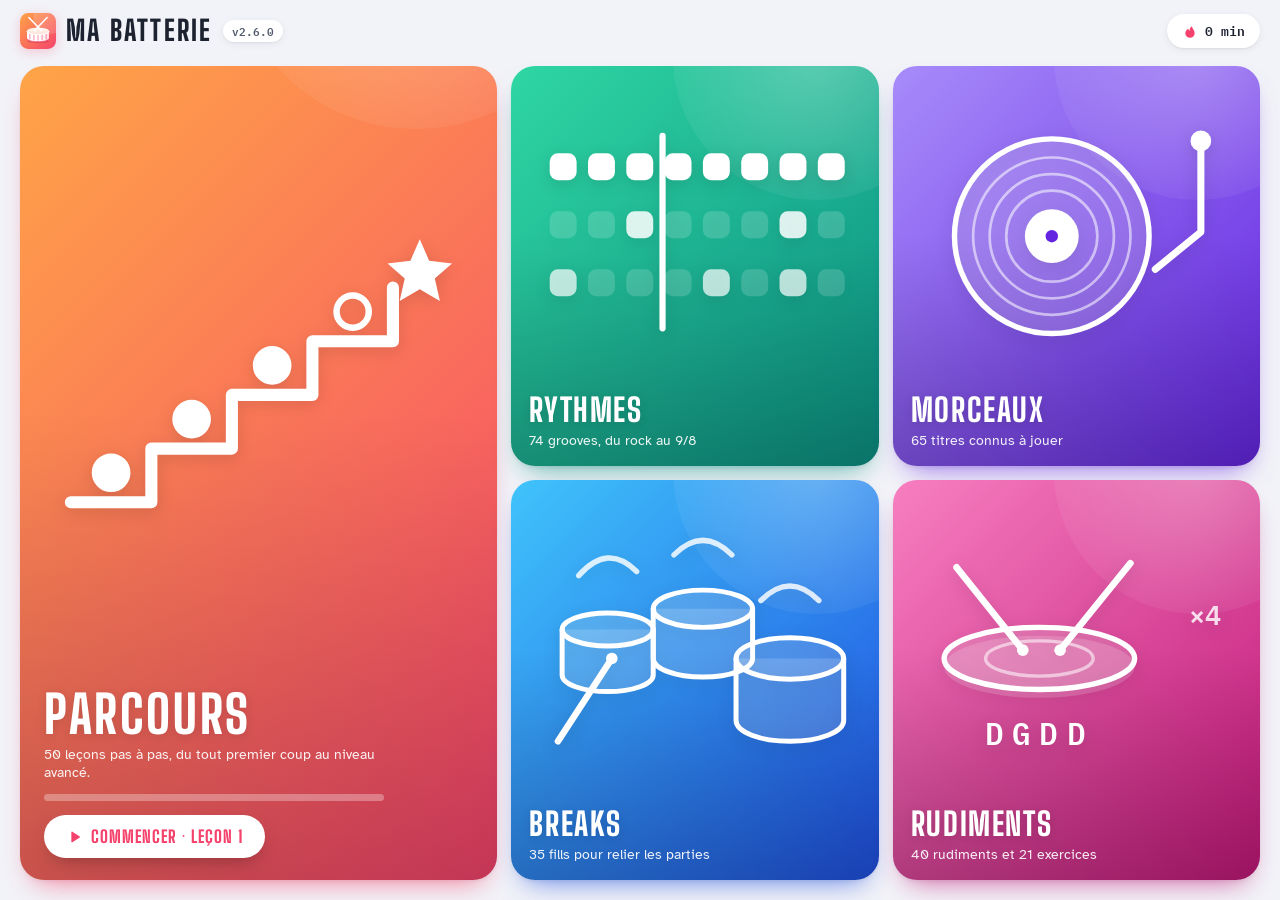
==== commit e4b87f78: "Troisième affichage « Batterie » et mains dans la grille (v2.6.0) - Affichage « Batterie » : le kit " ====
--- a/site/index.html
+++ b/site/index.html
@@ -390,6 +390,24 @@
 .portee-cadre{position:relative;display:block}
 .portee{display:block;width:100%;height:auto;max-width:none}
 .score-grid{height:100%;overflow:auto}
+/* --- affichage « Batterie » : le kit vu de dessus --- */
+.score-kit{height:100%;padding:6px 10px 4px;cursor:pointer}
+.vue-kit{display:block;width:100%;height:100%}
+.kit-compteur{font:800 17px var(--f-titre);letter-spacing:.12em;text-transform:uppercase;fill:var(--encre-2)}
+.pad{cursor:pointer}
+.pad .fond{fill:#fff;stroke:var(--p);stroke-width:7}
+.pad.cymbale .fond{fill:color-mix(in srgb, var(--p) 16%, #fff);stroke-width:5}
+.pad .sillon{fill:none;stroke:var(--p);stroke-width:1.5;opacity:.35}
+.pad .point{fill:var(--p);opacity:.3;transform-box:fill-box;transform-origin:center}
+.pad .anneau{fill:none;stroke:var(--p);stroke-width:6;opacity:0;pointer-events:none}
+.pad .nom{font:700 13px var(--f-texte);fill:var(--encre-2);pointer-events:none}
+.pad .lettre{font:800 30px var(--f-titre);fill:#fff;opacity:0;pointer-events:none}
+.pad.absent{opacity:.22}
+.pad.frappe .point{animation:coup .26s ease-out}
+.pad.frappe .fond{filter:drop-shadow(0 0 12px color-mix(in srgb, var(--p) 80%, transparent))}
+.pad.frappe .lettre{opacity:1}
+@keyframes coup{0%{opacity:1;transform:scale(2.15)}60%{opacity:1;transform:scale(2)}100%{opacity:.3;transform:scale(1)}}
+.bascule.vue{width:auto;padding:0 12px;gap:7px;display:inline-flex;align-items:center;color:var(--texte);font:700 13px/1 var(--f-titre);letter-spacing:.08em;text-transform:uppercase}
 .fin-page{height:60%}      /* de quoi amener la dernière ligne en haut */
 
 /* tête de lecture : calque déplacé par transform, sans redessiner la partition */
@@ -440,6 +458,7 @@
 .hit.s-g{opacity:.45;transform:scale(.7)}
 .hit.s-X{box-shadow:0 0 0 2px var(--encre)}
 .hit.s-o{border-radius:50%}
+.hit.main{font:800 12px/20px var(--f-titre);color:#fff;text-shadow:0 1px 1px rgba(0,0,0,.25)}
 
 /* --- décompte --- */
 .count-overlay{
@@ -644,11 +663,13 @@
 @media (max-width:700px){
   .t-tempo input[type=range]{display:none}
   .j-titres .surtitre{display:none}
+  .bascule.vue span{display:none}
 }
 @media (pointer:coarse){
   .item-carte,.tuile,.carte-cat{-webkit-user-select:none;user-select:none}
 }
 @media (prefers-reduced-motion:reduce){
+  .pad.frappe .point{opacity:1;transform:scale(1.8)}
   *,*::before,*::after{animation:none !important;transition:none !important;scroll-behavior:auto !important}
 }
 
@@ -697,6 +718,9 @@
   <symbol id="i-installer" viewBox="0 0 24 24"><path d="M12 3v12M7 10l5 5 5-5M5 20h14" fill="none" stroke="currentColor" stroke-width="2" stroke-linecap="round" stroke-linejoin="round"/></symbol>
   <symbol id="i-fermer" viewBox="0 0 24 24"><path d="M6 6l12 12M18 6L6 18" fill="none" stroke="currentColor" stroke-width="2.4" stroke-linecap="round"/></symbol>
   <symbol id="i-flamme" viewBox="0 0 24 24"><path d="M12 22c4 0 7-2.8 7-6.8 0-4.3-3.6-6.3-4.3-10.2-2.4 1.6-3.5 4-3.2 6.6-1.2-.6-2-1.8-2.2-3.2C7.2 10 5 12.3 5 15.2 5 19.2 8 22 12 22z" fill="currentColor"/></symbol>
+  <symbol id="i-vue-partition" viewBox="0 0 24 24"><path d="M3 6h18M3 10h18M3 14h18M3 18h18" stroke="currentColor" stroke-width="1.4" opacity=".5"/><ellipse cx="8" cy="16" rx="2.6" ry="2" fill="currentColor" transform="rotate(-20 8 16)"/><ellipse cx="15.5" cy="12" rx="2.6" ry="2" fill="currentColor" transform="rotate(-20 15.5 12)"/><path d="M10.4 15.4V4.6l7.5-2v9" fill="none" stroke="currentColor" stroke-width="2" stroke-linejoin="round"/></symbol>
+  <symbol id="i-vue-grille" viewBox="0 0 24 24"><rect x="3" y="4" width="18" height="16" rx="2.5" fill="none" stroke="currentColor" stroke-width="2"/><path d="M3 9.5h18M3 15h18M9 4v16M15 4v16" stroke="currentColor" stroke-width="1.6"/><rect x="4.5" y="5.5" width="3.2" height="2.8" rx=".8" fill="currentColor"/><rect x="16.3" y="11" width="3.2" height="2.8" rx=".8" fill="currentColor"/><rect x="10.4" y="16.4" width="3.2" height="2.8" rx=".8" fill="currentColor"/></symbol>
+  <symbol id="i-vue-kit" viewBox="0 0 24 24"><circle cx="6" cy="8" r="3.4" fill="none" stroke="currentColor" stroke-width="2"/><circle cx="18" cy="8" r="3.4" fill="none" stroke="currentColor" stroke-width="2"/><circle cx="12" cy="6" r="2.6" fill="none" stroke="currentColor" stroke-width="2"/><circle cx="8" cy="16.5" r="3.4" fill="currentColor"/><circle cx="16.5" cy="17" r="4" fill="none" stroke="currentColor" stroke-width="2"/></symbol>
   <symbol id="i-coche" viewBox="0 0 24 24"><path d="M5 12.5l4.5 4.5L19 7.5" fill="none" stroke="currentColor" stroke-width="2.8" stroke-linecap="round" stroke-linejoin="round"/></symbol>
   <symbol id="i-clavier" viewBox="0 0 24 24"><rect x="2.5" y="6" width="19" height="12" rx="2" fill="none" stroke="currentColor" stroke-width="2"/><path d="M6 10h1M10 10h1M14 10h1M18 10h1M7 14h10" stroke="currentColor" stroke-width="2" stroke-linecap="round"/></symbol>
 </svg>
@@ -807,12 +831,16 @@
     <div class="papier" id="papier">
       <div class="score-staff" id="score-staff"></div>
       <div class="score-grid" id="score-grid" hidden></div>
+      <div class="score-kit" id="score-kit" hidden></div>
     </div>
     <div class="count-overlay" id="count-overlay" hidden aria-live="assertive"><span></span></div>
   </main>
 
   <footer class="barre-transport">
     <div class="t-bascules">
+      <button class="bascule vue" id="opt-vue" type="button" aria-label="Affichage : partition" title="Changer d'affichage : partition, grille, batterie">
+        <svg class="ico" aria-hidden="true"><use id="opt-vue-ico" href="#i-vue-partition"/></svg><span id="opt-vue-txt">Partition</span>
+      </button>
       <button class="bascule" id="opt-click" type="button" aria-pressed="false" aria-label="Métronome" title="Métronome">
         <svg class="ico" aria-hidden="true"><use href="#i-metronome"/></svg>
       </button>
@@ -862,6 +890,7 @@
     <div class="seg" id="view-toggle" role="group" aria-label="Affichage">
       <button class="seg-btn actif" data-score="staff" type="button" aria-pressed="true">Partition</button>
       <button class="seg-btn" data-score="grid" type="button" aria-pressed="false">Grille</button>
+      <button class="seg-btn" data-score="kit" type="button" aria-pressed="false">Batterie</button>
     </div>
 
     <h3>Lecture</h3>
@@ -945,7 +974,7 @@
 /* Numéro de version de l'application : affiché en haut de l'écran, et utilisé par
  * le service worker (build.js --site) pour que les téléphones installés récupèrent
  * chaque nouvelle version. À augmenter à chaque livraison. */
-const VERSION = '2.5.0';
+const VERSION = '2.6.0';
 const DATE_VERSION = '2026-09-26';
 
 
@@ -1886,6 +1915,7 @@
   const ids = Object.keys(a.pistes).filter(id => INSTRUMENTS[id]);
   ids.sort((x, y) => INSTRUMENTS[y].pos - INSTRUMENTS[x].pos);
 
+  const doigte = (motif.doigte || '').replace(/\s/g, '');
   const div = document.createElement('div');
   div.className = 'grille';
   const table = document.createElement('table');
@@ -1928,6 +1958,12 @@
         if (c === 'X') b.textContent = '>';
         if (c === 'g') b.textContent = 'g';
         if (c === 'f') b.textContent = 'fl';
+        // doigté connu : la main (D / G) dans la case, le pied (P) pour les pédales
+        if (doigte){
+          if (id === 'GC' || id === 'HP') b.textContent = 'P';
+          else if (doigte[s] === 'D' || doigte[s] === 'G') b.textContent = doigte[s];
+          b.classList.add('main');
+        }
         td.appendChild(b);
       }
       tr.appendChild(td);
@@ -4470,6 +4506,148 @@
 }
 
 
+/* ================= js/vuekit.js ================= */
+/* Affichage « Batterie » : le kit vu de dessus, chaque élément dans sa couleur.
+ * Avant chaque coup, un anneau se resserre sur l'élément à frapper (un temps d'avance) ;
+ * au moment du coup, l'élément s'allume, avec la main à utiliser (D / G) ou le pied (P).
+ * Disposition d'après le kit de la photo : charleston à gauche, caisse claire devant,
+ * deux toms au centre, tom basse et ride à droite, crash en hauteur à gauche. */
+
+
+const NS_VUE = 'http://www.w3.org/2000/svg';
+
+const PADS = {
+  CR:{ x:178, y:74,  r:60, cymbale:true, couleur:'#f59e0b', nom:'Crash' },
+  RD:{ x:652, y:88,  r:68, cymbale:true, couleur:'#d97706', nom:'Ride' },
+  CH:{ x:92,  y:192, r:50, cymbale:true, couleur:'#eab308', nom:'Charley' },
+  T1:{ x:322, y:96,  r:46, couleur:'#3b82f6', nom:'Tom 1' },
+  T2:{ x:458, y:96,  r:50, couleur:'#6366f1', nom:'Tom 2' },
+  CC:{ x:226, y:222, r:52, couleur:'#ef4444', nom:'Claire' },
+  TB:{ x:604, y:232, r:60, couleur:'#8b5cf6', nom:'Tom basse' },
+  GC:{ x:414, y:240, r:66, couleur:'#10b981', nom:'Grosse caisse' },
+  HP:{ x:92,  y:292, r:22, pedale:true, couleur:'#ec4899', nom:'Pied charley' }
+};
+
+function noeud(nom, attrs, parent){
+  const e = document.createElementNS(NS_VUE, nom);
+  for (const [k, v] of Object.entries(attrs)) e.setAttribute(k, v);
+  if (parent) parent.appendChild(e);
+  return e;
+}
+
+/* index du premier élément ≥ v dans un tableau trié */
+function premierDes(tab, v){
+  let a = 0, b = tab.length;
+  while (a < b){ const m = (a + b) >> 1; if (tab[m] < v) a = m + 1; else b = m; }
+  return a;
+}
+
+function creerVueKit(motif, surToucher){
+  const an = analyser(motif);
+  const doigte = (motif.doigte || '').replace(/\s/g, '');
+  const svg = noeud('svg', { viewBox:'0 0 760 344', class:'vue-kit', role:'img', 'aria-label':'Batterie vue de dessus' });
+
+  // coups de chaque élément (pas triés)
+  const coups = {};
+  for (const [id, piste] of Object.entries(an.pistes)){
+    const cle = id === 'CH_OPEN' ? 'CH' : id;
+    if (!PADS[cle]) continue;
+    const l = coups[cle] || (coups[cle] = []);
+    for (let s = 0; s < piste.length; s++) if (estNote(piste[s])) l.push(s);
+  }
+  for (const l of Object.values(coups)) l.sort((a, b) => a - b);
+
+  // compteur : mesure et temps en cours
+  const compteur = noeud('text', { x:380, y:26, 'text-anchor':'middle', class:'kit-compteur' }, svg);
+
+  const pads = {};
+  const ordre = ['HP', 'GC', 'CC', 'T1', 'T2', 'TB', 'CH', 'CR', 'RD'];   // du bas vers le haut
+  for (const id of ordre){
+    const p = PADS[id];
+    const g = noeud('g', { class:'pad' + (p.cymbale ? ' cymbale' : '') + (p.pedale ? ' pedale' : '') + (coups[id] ? '' : ' absent'),
+      'data-inst':id, style:`--p:${p.couleur}`, tabindex:'-1' }, svg);
+    if (p.pedale){
+      noeud('rect', { x:p.x - 44, y:p.y - p.r, width:88, height:p.r * 2, rx:12, class:'fond' }, g);
+      noeud('rect', { x:p.x - 30, y:p.y - p.r * 0.5, width:60, height:p.r, rx:8, class:'point' }, g);
+    } else {
+      noeud('circle', { cx:p.x, cy:p.y, r:p.r, class:'fond' }, g);
+      if (p.cymbale){
+        noeud('circle', { cx:p.x, cy:p.y, r:p.r * 0.66, class:'sillon' }, g);
+        noeud('circle', { cx:p.x, cy:p.y, r:p.r * 0.36, class:'sillon' }, g);
+      }
+      noeud('circle', { cx:p.x, cy:p.y, r:p.r * 0.42, class:'point' }, g);
+    }
+    const anneau = noeud('circle', { cx:p.x, cy:p.y, r:p.r, class:'anneau' }, g);
+    const lettre = noeud('text', { x:p.x, y:p.y + 9, 'text-anchor':'middle', class:'lettre' }, g);
+    const nom = noeud('text', { x:p.x, y:p.pedale ? p.y + p.r + 17 : p.y + p.r + 17, 'text-anchor':'middle', class:'nom' }, g);
+    nom.textContent = p.nom;
+    g.addEventListener('click', e => { e.stopPropagation(); surToucher && surToucher(id); allumer(id, ''); });
+    pads[id] = { g, anneau, lettre, r:p.pedale ? 28 : p.r, visible:false };
+  }
+
+  const minuteries = {};
+  function allumer(id, texte){
+    const pad = pads[id];
+    if (!pad) return;
+    pad.lettre.textContent = texte;
+    pad.g.classList.remove('frappe');
+    void pad.g.getBBox();                        // relance l'animation même sur deux coups rapprochés
+    pad.g.classList.add('frappe');
+    clearTimeout(minuteries[id]);
+    minuteries[id] = setTimeout(() => pad.g.classList.remove('frappe'), 260);
+  }
+
+  /* un coup vient de tomber (même horloge que le son) */
+  function frappe(notes, step){
+    for (const n of notes){
+      const id = n.inst === 'CH_OPEN' ? 'CH' : n.inst;
+      let main = '';
+      if (id === 'GC' || id === 'HP') main = 'P';
+      else if (doigte[step] === 'D' || doigte[step] === 'G') main = doigte[step];
+      allumer(id, main);
+    }
+  }
+
+  /* à chaque image : les anneaux d'anticipation, sur un temps d'avance */
+  let dernierTemps = -1;
+  function maj(pos, debut, fin){
+    const longueur = fin - debut;
+    for (const [id, l] of Object.entries(coups)){
+      const pad = pads[id];
+      let i = premierDes(l, pos);
+      let prochain = l[i];
+      if (prochain == null || prochain >= fin){               // on boucle : premier coup de la plage
+        const j = premierDes(l, debut);
+        prochain = l[j] != null && l[j] < fin ? l[j] + longueur : null;
+      }
+      const t = prochain == null ? 2 : (prochain - pos) / an.res;   // en temps
+      if (t <= 1 && t >= 0){
+        pad.anneau.setAttribute('r', (pad.r * (1 + 0.9 * t)).toFixed(1));
+        pad.anneau.style.opacity = (0.95 * (1 - t) + 0.05).toFixed(2);
+        pad.visible = true;
+      } else if (pad.visible){
+        pad.anneau.style.opacity = '0';
+        pad.visible = false;
+      }
+    }
+    const temps = Math.floor(pos / an.res);
+    if (temps !== dernierTemps){
+      dernierTemps = temps;
+      compteur.textContent = `Mesure ${Math.floor(pos / an.parMesure) + 1} · temps ${temps % an.beats + 1}`;
+    }
+  }
+
+  function effacer(){
+    for (const pad of Object.values(pads)){ pad.anneau.style.opacity = '0'; pad.visible = false; }
+    compteur.textContent = '';
+    dernierTemps = -1;
+  }
+  effacer();
+
+  return { svg, maj, frappe, allumer, effacer };
+}
+
+
 /* ================= js/player.js ================= */
 /* Lecteur : planification audio précise (lookahead) + tête de lecture fluide. */
 
@@ -4747,12 +4925,14 @@
 
 
 
+
 const $ = s => document.querySelector(s);
 const $$ = s => [...document.querySelectorAll(s)];
 
 let motifCourant = null;
 let elementCourant = null;     // {liste, item}
 let grille = null;
+let vueKit = null;              // affichage « Batterie »
 let casesParStep = new Map();  // pas → cases de la grille
 let actifsGrille = [];
 let modeJeu = false;
@@ -4854,7 +5034,7 @@
 /* ================= lecteur ================= */
 const lecteur = new Lecteur({
   onPos: pos => majTeteLecture(pos),
-  onFrappe: () => masquerDecompte(),
+  onFrappe: (notes, step) => { masquerDecompte(); if (vueKit && reglages.vue === 'kit') vueKit.frappe(notes, step); },
   onCompte: n => afficherDecompte(n),
   onBoucle: () => { if (modeJeu) resumerJeu(); if (motifCourant) P.noterTempo(motifCourant.id, lecteur.bpm); },
   onTempo: bpm => { $('#bpm').value = bpm; $('#bpm-val').textContent = bpm; },
@@ -5320,12 +5500,23 @@
 }
 
 /* ================= partition ================= */
+const VUES = ['staff', 'grid', 'kit'];
+const NOMS_VUES = { staff:'Partition', grid:'Grille', kit:'Batterie' };
+const ICONES_VUES = { staff:'#i-vue-partition', grid:'#i-vue-grille', kit:'#i-vue-kit' };
+if (!VUES.includes(reglages.vue)) reglages.vue = 'staff';
+
 function rendrePartition(){
   if (!motifCourant) return;
-  const grilleVisible = reglages.vue === 'grid';
-  $('#score-staff').hidden = grilleVisible;
-  $('#score-grid').hidden = !grilleVisible;
+  $('#score-staff').hidden = reglages.vue !== 'staff';
+  $('#score-grid').hidden = reglages.vue !== 'grid';
+  $('#score-kit').hidden = reglages.vue !== 'kit';
   rendreLignes();
+
+  // affichage « Batterie » : le kit vu de dessus ; toucher un élément le fait sonner
+  vueKit = creerVueKit(motifCourant, async id => { await reprendreAudio(); jouer(id, 0, { velo:0.9 }); });
+  const wKit = $('#score-kit');
+  wKit.innerHTML = '';
+  wKit.appendChild(vueKit.svg);
 
   const wGrid = $('#score-grid');
   wGrid.innerHTML = '';
@@ -5487,6 +5678,7 @@
     for (const e of actifsGrille) e.classList.remove('actif');
     vue.actifs = []; actifsGrille = [];
     vue.dernierStep = -1;
+    if (vueKit) vueKit.effacer();
     return;
   }
   const step = Math.floor(pos);
@@ -5505,6 +5697,8 @@
       vue.actifs = sy.po.notesParStep.get(step - sy.debut) || [];
       for (const e of vue.actifs) e.classList.add('actif');
     }
+  } else if (reglages.vue === 'kit'){
+    if (vueKit) vueKit.maj(pos, lecteur.debutPlage, lecteur.finPlage);
   } else if (step !== vue.dernierStep){
     for (const e of actifsGrille) e.classList.remove('actif');
     actifsGrille = casesParStep.get(step) || [];
@@ -5709,17 +5903,20 @@
     b.classList.toggle('actif', on);
     b.setAttribute('aria-pressed', on);
   });
-}
-majVueBoutons();
-$$('#view-toggle .seg-btn').forEach(b => b.addEventListener('click', () => {
-  reglages.vue = b.dataset.score;
+  $('#opt-vue-ico').setAttribute('href', ICONES_VUES[reglages.vue]);
+  $('#opt-vue-txt').textContent = NOMS_VUES[reglages.vue];
+  $('#opt-vue').setAttribute('aria-label', 'Affichage : ' + NOMS_VUES[reglages.vue]);
+}
+function changerVue(v){
+  reglages.vue = v;
   sauverReglages();
   majVueBoutons();
-  const relancer = lecteur.enLecture;
   majTeteLecture(null);
   rendrePartition();
-  if (relancer) vue.ligne = -1;
-}));
+}
+majVueBoutons();
+$$('#view-toggle .seg-btn').forEach(b => b.addEventListener('click', () => changerVue(b.dataset.score)));
+$('#opt-vue').addEventListener('click', () => changerVue(VUES[(VUES.indexOf(reglages.vue) + 1) % VUES.length]));
 
 /* --- impression --- */
 function preparerImpression(){
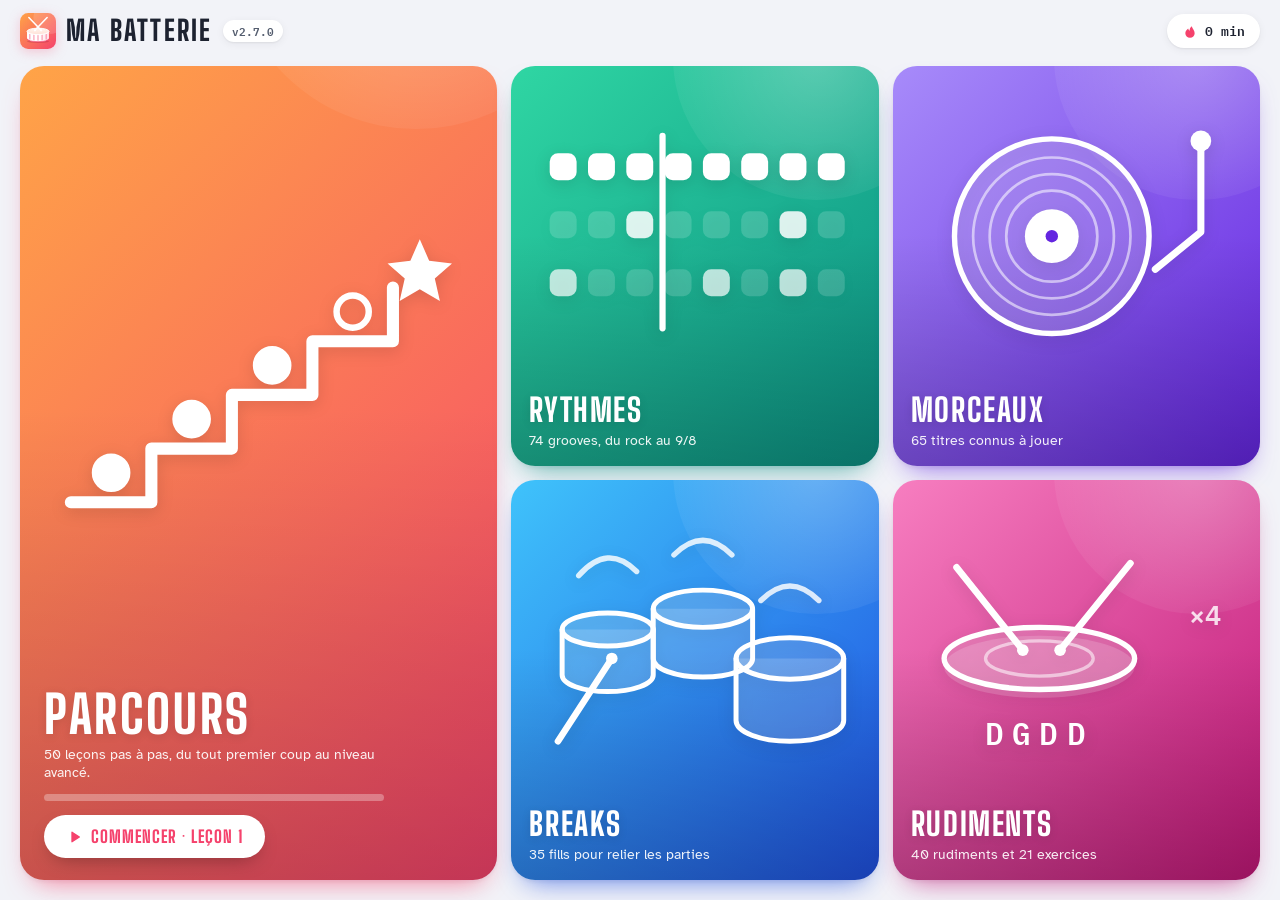
==== commit 429b65ba: "Affichage « Batterie » en 3D, vu depuis le tabouret (v2.7.0) Fûts laqués avec cercles et coquilles c" ====
--- a/site/index.html
+++ b/site/index.html
@@ -390,23 +390,38 @@
 .portee-cadre{position:relative;display:block}
 .portee{display:block;width:100%;height:auto;max-width:none}
 .score-grid{height:100%;overflow:auto}
-/* --- affichage « Batterie » : le kit vu de dessus --- */
-.score-kit{height:100%;padding:6px 10px 4px;cursor:pointer}
-.vue-kit{display:block;width:100%;height:100%}
+/* --- affichage « Batterie » : le kit en 3D, vu depuis le tabouret --- */
+.score-kit{height:100%;padding:6px 10px 4px;cursor:pointer;
+  background:radial-gradient(120% 90% at 50% 0%, #fff 40%, #eef1fb 100%)}
+.vue-kit{display:block;width:100%;height:100%;overflow:visible}
 .kit-compteur{font:800 17px var(--f-titre);letter-spacing:.12em;text-transform:uppercase;fill:var(--encre-2)}
-.pad{cursor:pointer}
-.pad .fond{fill:#fff;stroke:var(--p);stroke-width:7}
-.pad.cymbale .fond{fill:color-mix(in srgb, var(--p) 16%, #fff);stroke-width:5}
-.pad .sillon{fill:none;stroke:var(--p);stroke-width:1.5;opacity:.35}
-.pad .point{fill:var(--p);opacity:.3;transform-box:fill-box;transform-origin:center}
-.pad .anneau{fill:none;stroke:var(--p);stroke-width:6;opacity:0;pointer-events:none}
-.pad .nom{font:700 13px var(--f-texte);fill:var(--encre-2);pointer-events:none}
-.pad .lettre{font:800 30px var(--f-titre);fill:#fff;opacity:0;pointer-events:none}
-.pad.absent{opacity:.22}
-.pad.frappe .point{animation:coup .26s ease-out}
-.pad.frappe .fond{filter:drop-shadow(0 0 12px color-mix(in srgb, var(--p) 80%, transparent))}
+.vue-kit .pieds{pointer-events:none}
+.pad{cursor:pointer;transition:opacity .2s,filter .2s;outline:none}
+.pad .corps,.pad .batte,.pad .dessus{transform-box:fill-box;transform-origin:50% 50%}
+.pad .eclat{fill:var(--p);opacity:0;pointer-events:none}
+.pad .anneau{fill:none;stroke:var(--p);stroke-width:5;opacity:0;pointer-events:none;
+  filter:drop-shadow(0 0 3px color-mix(in srgb, var(--p) 60%, transparent))}
+.pad .nom{font:700 13px var(--f-texte);fill:var(--encre-2);pointer-events:none;
+  paint-order:stroke;stroke:#fff;stroke-width:4px;stroke-linejoin:round}
+.pad.gc .nom{stroke:none;fill:#4b5565;font-size:12px}
+.pad .lettre{font:800 30px var(--f-titre);fill:#fff;opacity:0;pointer-events:none;
+  paint-order:stroke;stroke:rgba(22,28,45,.75);stroke-width:5px;stroke-linejoin:round}
+.pad.absent{opacity:.62;filter:saturate(.4)}
+.pad.frappe{opacity:1;filter:none}
+.pad.frappe .eclat{animation:eclat .3s ease-out}
+.pad.frappe .cible{filter:drop-shadow(0 0 8px var(--p))}
 .pad.frappe .lettre{opacity:1}
-@keyframes coup{0%{opacity:1;transform:scale(2.15)}60%{opacity:1;transform:scale(2)}100%{opacity:.3;transform:scale(1)}}
+.pad.fut.frappe .corps,.pad.gc.frappe .corps{animation:rebond .22s ease-out}
+.pad.cymbale.frappe .corps{animation:vibre .5s ease-out}
+.pad.charley.frappe .dessus{animation:ferme .2s ease-out}
+.pad.pedale.frappe .corps{animation:appui .22s ease-out}
+.pad.gc.frappe .batte{animation:batte .22s ease-out}
+@keyframes eclat{0%{opacity:.8}100%{opacity:0}}
+@keyframes rebond{0%{transform:translateY(3px) scale(.985)}100%{transform:none}}
+@keyframes vibre{0%{transform:rotate(-4deg)}25%{transform:rotate(3deg)}50%{transform:rotate(-2deg)}75%{transform:rotate(1deg)}100%{transform:none}}
+@keyframes ferme{0%{transform:translateY(5px)}100%{transform:none}}
+@keyframes appui{0%{transform:translateY(3px) scaleY(.9)}100%{transform:none}}
+@keyframes batte{0%{transform:translateY(-12px)}100%{transform:none}}
 .bascule.vue{width:auto;padding:0 12px;gap:7px;display:inline-flex;align-items:center;color:var(--texte);font:700 13px/1 var(--f-titre);letter-spacing:.08em;text-transform:uppercase}
 .fin-page{height:60%}      /* de quoi amener la dernière ligne en haut */
 
@@ -669,7 +684,7 @@
   .item-carte,.tuile,.carte-cat{-webkit-user-select:none;user-select:none}
 }
 @media (prefers-reduced-motion:reduce){
-  .pad.frappe .point{opacity:1;transform:scale(1.8)}
+  .pad.frappe .eclat{opacity:.5}
   *,*::before,*::after{animation:none !important;transition:none !important;scroll-behavior:auto !important}
 }
 
@@ -974,8 +989,8 @@
 /* Numéro de version de l'application : affiché en haut de l'écran, et utilisé par
  * le service worker (build.js --site) pour que les téléphones installés récupèrent
  * chaque nouvelle version. À augmenter à chaque livraison. */
-const VERSION = '2.6.0';
-const DATE_VERSION = '2026-09-26';
+const VERSION = '2.7.0';
+const DATE_VERSION = '2026-09-27';
 
 
 /* ================= js/instruments.js ================= */
@@ -4507,26 +4522,32 @@
 
 
 /* ================= js/vuekit.js ================= */
-/* Affichage « Batterie » : le kit vu de dessus, chaque élément dans sa couleur.
+/* Affichage « Batterie » : le kit en 3D, vu depuis le tabouret (de derrière, un peu au-dessus).
+ * Chaque élément garde sa couleur : fûts laqués, cymbales en bronze cerclées de couleur.
  * Avant chaque coup, un anneau se resserre sur l'élément à frapper (un temps d'avance) ;
- * au moment du coup, l'élément s'allume, avec la main à utiliser (D / G) ou le pied (P).
+ * au moment du coup, l'élément s'allume et bouge (la peau rebondit, la cymbale vibre,
+ * la batte part vers la peau), avec la main à utiliser (D / G) ou le pied (P).
  * Disposition d'après le kit de la photo : charleston à gauche, caisse claire devant,
- * deux toms au centre, tom basse et ride à droite, crash en hauteur à gauche. */
+ * deux toms sur la grosse caisse, tom basse et ride à droite, crash en hauteur à gauche. */
 
 
 const NS_VUE = 'http://www.w3.org/2000/svg';
 
+/* x, y : centre de la peau (ou de la cymbale) ; rx, ry : ellipse vue en perspective ;
+ * h : hauteur visible du fût ; rot : inclinaison de la cymbale ; pied : bas du pied de cymbale */
 const PADS = {
-  CR:{ x:178, y:74,  r:60, cymbale:true, couleur:'#f59e0b', nom:'Crash' },
-  RD:{ x:652, y:88,  r:68, cymbale:true, couleur:'#d97706', nom:'Ride' },
-  CH:{ x:92,  y:192, r:50, cymbale:true, couleur:'#eab308', nom:'Charley' },
-  T1:{ x:322, y:96,  r:46, couleur:'#3b82f6', nom:'Tom 1' },
-  T2:{ x:458, y:96,  r:50, couleur:'#6366f1', nom:'Tom 2' },
-  CC:{ x:226, y:222, r:52, couleur:'#ef4444', nom:'Claire' },
-  TB:{ x:604, y:232, r:60, couleur:'#8b5cf6', nom:'Tom basse' },
-  GC:{ x:414, y:240, r:66, couleur:'#10b981', nom:'Grosse caisse' },
-  HP:{ x:92,  y:292, r:22, pedale:true, couleur:'#ec4899', nom:'Pied charley' }
+  CR:{ forme:'cymbale', x:188, y:80,  rx:66, ry:15, rot:-7, pied:[150, 342], couleur:'#f59e0b', nom:'Crash' },
+  RD:{ forme:'cymbale', x:655, y:96,  rx:74, ry:17, rot:6,  pied:[700, 342], couleur:'#d97706', nom:'Ride' },
+  CH:{ forme:'charley', x:98,  y:196, rx:52, ry:12, rot:0,  couleur:'#eab308', nom:'Charley' },
+  T1:{ forme:'fut', x:318, y:128, rx:46, ry:17, h:40, couleur:'#3b82f6', nom:'Tom 1' },
+  T2:{ forme:'fut', x:470, y:124, rx:50, ry:19, h:46, couleur:'#6366f1', nom:'Tom 2' },
+  CC:{ forme:'fut', x:232, y:240, rx:58, ry:21, h:30, couleur:'#ef4444', nom:'Claire' },
+  TB:{ forme:'fut', x:604, y:236, rx:62, ry:23, h:74, couleur:'#8b5cf6', nom:'Tom basse' },
+  GC:{ forme:'gc',  x:400, y:250, rx:76, ry:70, couleur:'#10b981', nom:'Grosse caisse' },
+  HP:{ forme:'pedale', x:98, y:336, rx:32, ry:22, couleur:'#ec4899', nom:'Pied charley' }
 };
+
+let numeroVue = 0;                 // préfixe unique des dégradés, si deux vues coexistent
 
 function noeud(nom, attrs, parent){
   const e = document.createElementNS(NS_VUE, nom);
@@ -4535,6 +4556,14 @@
   return e;
 }
 
+/* éclaircit (f > 0) ou assombrit (f < 0) une couleur #rrggbb */
+function nuance(hex, f){
+  const n = parseInt(hex.slice(1), 16);
+  return '#' + [n >> 16, (n >> 8) & 255, n & 255]
+    .map(v => Math.round(f < 0 ? v * (1 + f) : v + (255 - v) * f))
+    .map(v => v.toString(16).padStart(2, '0')).join('');
+}
+
 /* index du premier élément ≥ v dans un tableau trié */
 function premierDes(tab, v){
   let a = 0, b = tab.length;
@@ -4545,7 +4574,10 @@
 function creerVueKit(motif, surToucher){
   const an = analyser(motif);
   const doigte = (motif.doigte || '').replace(/\s/g, '');
-  const svg = noeud('svg', { viewBox:'0 0 760 344', class:'vue-kit', role:'img', 'aria-label':'Batterie vue de dessus' });
+  const pre = `vk${++numeroVue}-`;
+  const url = nom => `url(#${pre}${nom})`;
+  const svg = noeud('svg', { viewBox:'0 0 760 378', class:'vue-kit', role:'img',
+    'aria-label':'Batterie en 3D, vue depuis le tabouret' });
 
   // coups de chaque élément (pas triés)
   const coups = {};
@@ -4557,33 +4589,191 @@
   }
   for (const l of Object.values(coups)) l.sort((a, b) => a - b);
 
-  // compteur : mesure et temps en cours
-  const compteur = noeud('text', { x:380, y:26, 'text-anchor':'middle', class:'kit-compteur' }, svg);
-
+  /* ---------- matières : chrome, peau, bronze, laque de chaque fût ---------- */
+  const defs = noeud('defs', {}, svg);
+  function degrade(nom, arrets, attrs = {}, radial = false){
+    const d = noeud(radial ? 'radialGradient' : 'linearGradient', { id:pre + nom, ...attrs }, defs);
+    for (const [o, c, a] of arrets) noeud('stop', { offset:o, 'stop-color':c, ...(a != null ? { 'stop-opacity':a } : {}) }, d);
+  }
+  degrade('chrome', [[0, '#6b7480'], [.22, '#f4f6f8'], [.5, '#9aa3ad'], [.78, '#e9edf1'], [1, '#6b7480']]);
+  degrade('chrome-v', [[0, '#f4f6f8'], [.5, '#9aa3ad'], [1, '#e9edf1']], { x2:0, y2:1 });
+  degrade('peau', [[0, '#ffffff'], [.7, '#f3efe7'], [1, '#e2dccf']], { cx:.42, cy:.36, r:.72 }, true);
+  degrade('bronze', [[0, '#f7de98'], [.3, '#c8962e'], [.52, '#f3d58b'], [.76, '#b88428'], [1, '#8f5f17']], { x2:1, y2:1 });
+  degrade('bronze-cloche', [[0, '#fff1c4'], [.6, '#d9a441'], [1, '#9a6a1c']], { cx:.4, cy:.3, r:.8 }, true);
+  degrade('sol', [[0, '#6366f1', .13], [.7, '#6366f1', .05], [1, '#6366f1', 0]], {}, true);
+  degrade('ombre', [[0, '#161c2d', .28], [1, '#161c2d', 0]], {}, true);
+  for (const [id, p] of Object.entries(PADS)){
+    const c = p.couleur;
+    degrade('laque-' + id, [[0, nuance(c, -.5)], [.16, c], [.36, nuance(c, .5)], [.56, c], [1, nuance(c, -.55)]]);
+    degrade('fond-' + id, [[0, nuance(c, -.55)], [1, nuance(c, -.2)]], { x2:0, y2:1 });
+  }
+
+  // tapis et compteur
+  noeud('ellipse', { cx:392, cy:318, rx:372, ry:54, fill:url('sol') }, svg);
+  const compteur = noeud('text', { x:380, y:24, 'text-anchor':'middle', class:'kit-compteur' }, svg);
+
+  /* ---------- quincaillerie derrière les éléments : pieds, trépieds ---------- */
+  const pieds = noeud('g', { class:'pieds' }, svg);
+  const tige = (x1, y1, x2, y2, l = 4) =>
+    noeud('line', { x1, y1, x2, y2, stroke:url('chrome-v'), 'stroke-width':l, 'stroke-linecap':'round' }, pieds);
+  const ombre = (x, y, rx, ry) => noeud('ellipse', { cx:x, cy:y, rx, ry, fill:url('ombre') }, pieds);
+  function trepied(x, y, haut){
+    ombre(x, y + 4, 34, 7);
+    tige(x, y - haut, x - 26, y + 2, 3); tige(x, y - haut, x + 26, y + 2, 3); tige(x, y - haut, x + 5, y + 9, 3);
+  }
+  for (const id of ['CR', 'RD']){
+    const p = PADS[id];
+    tige(p.x, p.y + 4, p.pied[0], p.pied[1] - 20, 5);
+    trepied(p.pied[0], p.pied[1], 26);
+  }
+  { // charleston : tige jusqu'au sol, pédale entre les pieds
+    const p = PADS.CH;
+    tige(p.x, p.y + 10, p.x, 318, 5);
+    trepied(p.x, 318, 22);
+  }
+  { // caisse claire : trépied sous le fût
+    const p = PADS.CC, bas = p.y + p.h + p.ry;
+    ombre(p.x, bas + 50, 60, 9);
+    tige(p.x, bas - 4, p.x, bas + 22, 5);
+    tige(p.x, bas + 18, p.x - 46, bas + 50, 3.5); tige(p.x, bas + 18, p.x + 46, bas + 50, 3.5); tige(p.x, bas + 18, p.x + 6, bas + 58, 3.5);
+  }
+  { // tom basse : trois pieds
+    const p = PADS.TB, bas = p.y + p.h + p.ry;
+    ombre(p.x, bas + 12, 78, 10);
+    tige(p.x - p.rx + 4, p.y + p.h * .35, p.x - p.rx - 8, bas + 8, 4);
+    tige(p.x + p.rx - 4, p.y + p.h * .35, p.x + p.rx + 8, bas + 8, 4);
+  }
+  ombre(PADS.GC.x, PADS.GC.y + PADS.GC.ry + 6, 96, 12);
+
+  /* ---------- les éléments ---------- */
   const pads = {};
-  const ordre = ['HP', 'GC', 'CC', 'T1', 'T2', 'TB', 'CH', 'CR', 'RD'];   // du bas vers le haut
-  for (const id of ordre){
+  function nouveauPad(id){
     const p = PADS[id];
-    const g = noeud('g', { class:'pad' + (p.cymbale ? ' cymbale' : '') + (p.pedale ? ' pedale' : '') + (coups[id] ? '' : ' absent'),
+    const g = noeud('g', { class:`pad ${p.forme}` + (coups[id] ? '' : ' absent'),
       'data-inst':id, style:`--p:${p.couleur}`, tabindex:'-1' }, svg);
-    if (p.pedale){
-      noeud('rect', { x:p.x - 44, y:p.y - p.r, width:88, height:p.r * 2, rx:12, class:'fond' }, g);
-      noeud('rect', { x:p.x - 30, y:p.y - p.r * 0.5, width:60, height:p.r, rx:8, class:'point' }, g);
-    } else {
-      noeud('circle', { cx:p.x, cy:p.y, r:p.r, class:'fond' }, g);
-      if (p.cymbale){
-        noeud('circle', { cx:p.x, cy:p.y, r:p.r * 0.66, class:'sillon' }, g);
-        noeud('circle', { cx:p.x, cy:p.y, r:p.r * 0.36, class:'sillon' }, g);
-      }
-      noeud('circle', { cx:p.x, cy:p.y, r:p.r * 0.42, class:'point' }, g);
+    g.addEventListener('click', e => { e.stopPropagation(); surToucher && surToucher(id); allumer(id, ''); });
+    const corps = noeud('g', { class:'corps' }, g);
+    return { p, g, corps };
+  }
+  function finir(id, g, anneau, lettreXY, nomXY, rx, ry){
+    const lettre = noeud('text', { x:lettreXY[0], y:lettreXY[1], 'text-anchor':'middle', class:'lettre' }, g);
+    const nom = noeud('text', { x:nomXY[0], y:nomXY[1], 'text-anchor':'middle', class:'nom' }, g);
+    nom.textContent = PADS[id].nom;
+    pads[id] = { g, anneau, lettre, rx, ry, visible:false };
+  }
+
+  /* fût vu de trois quarts : peau, cercles chromés, coquilles de tension */
+  function fut(id){
+    const { p, g, corps } = nouveauPad(id);
+    const { x, y, rx, ry, h } = p;
+    noeud('path', { d:`M${x - rx},${y} L${x - rx},${y + h} A${rx},${ry} 0 0 0 ${x + rx},${y + h} L${x + rx},${y} Z`,
+      fill:url('laque-' + id) }, corps);
+    noeud('path', { d:`M${x - rx},${y + h} A${rx},${ry} 0 0 0 ${x + rx},${y + h}`,
+      fill:'none', stroke:url('chrome'), 'stroke-width':4 }, corps);
+    for (const a of [.3, .85, 1.57, 2.29, 2.84]){
+      const lx = x + rx * Math.cos(a), ly = y + ry * Math.sin(a);
+      noeud('rect', { x:(lx - 3.5).toFixed(1), y:(ly + h * .2).toFixed(1), width:7, height:Math.max(10, h * .6).toFixed(1),
+        rx:3.5, fill:url('chrome-v'), stroke:'rgba(40,46,60,.35)', 'stroke-width':.8 }, corps);
     }
-    const anneau = noeud('circle', { cx:p.x, cy:p.y, r:p.r, class:'anneau' }, g);
-    const lettre = noeud('text', { x:p.x, y:p.y + 9, 'text-anchor':'middle', class:'lettre' }, g);
-    const nom = noeud('text', { x:p.x, y:p.pedale ? p.y + p.r + 17 : p.y + p.r + 17, 'text-anchor':'middle', class:'nom' }, g);
-    nom.textContent = p.nom;
-    g.addEventListener('click', e => { e.stopPropagation(); surToucher && surToucher(id); allumer(id, ''); });
-    pads[id] = { g, anneau, lettre, r:p.pedale ? 28 : p.r, visible:false };
-  }
+    if (id === 'CC'){           // déclencheur du timbre
+      noeud('rect', { x:x + rx * .55, y:y + ry * .8 + h * .15, width:9, height:h * .6, rx:2, fill:'#39404d' }, corps);
+    }
+    noeud('ellipse', { cx:x, cy:y, rx:rx - 1.5, ry:ry - 1, fill:url('peau'), class:'cible' }, corps);
+    noeud('ellipse', { cx:x, cy:y, rx:rx * .3, ry:ry * .3, fill:'rgba(120,110,95,.08)' }, corps);
+    noeud('ellipse', { cx:x, cy:y, rx:rx * .92, ry:ry * .9, class:'eclat' }, corps);
+    noeud('ellipse', { cx:x, cy:y, rx, ry, fill:'none', stroke:url('chrome'), 'stroke-width':5 }, corps);
+    const anneau = noeud('ellipse', { cx:x, cy:y, rx, ry, class:'anneau' }, g);
+    const dessous = id === 'CC' || id === 'TB';
+    finir(id, g, anneau, [x, y + 10], [x, dessous ? y + h + ry + 17 : y - ry - 9], rx, ry);
+  }
+
+  /* une cymbale : dessous, bronze cerclé de couleur, sillons, cloche */
+  function disque(parent, x, y, rx, ry, rot, retournee){
+    const t = noeud('g', { transform:`rotate(${rot} ${x} ${y})` }, parent);
+    noeud('ellipse', { cx:x, cy:y + 3, rx, ry, fill:'#7a5215' }, t);
+    noeud('ellipse', { cx:x, cy:y, rx, ry, fill:url('bronze'), class:retournee ? '' : 'cible' }, t);
+    for (const k of [.74, .5]) noeud('ellipse', { cx:x, cy:y, rx:rx * k, ry:ry * k, fill:'none', stroke:'rgba(110,70,15,.3)', 'stroke-width':1.2 }, t);
+    if (!retournee){
+      noeud('ellipse', { cx:x, cy:y - 2, rx:rx * .22, ry:ry * .6, fill:url('bronze-cloche') }, t);
+      noeud('rect', { x:x - 3, y:y - ry * .6 - 7, width:6, height:7, rx:1.5, fill:url('chrome-v') }, t);
+      noeud('ellipse', { cx:x, cy:y, rx:rx * .95, ry:ry * .9, class:'eclat' }, t);
+    }
+    noeud('ellipse', { cx:x, cy:y, rx, ry, fill:'none', stroke:'var(--p)', 'stroke-width':3 }, t);
+    return t;
+  }
+  function cymbale(id){
+    const { p, g, corps } = nouveauPad(id);
+    disque(corps, p.x, p.y, p.rx, p.ry, p.rot);
+    const anneau = noeud('ellipse', { cx:p.x, cy:p.y, rx:p.rx, ry:p.ry, class:'anneau', transform:`rotate(${p.rot} ${p.x} ${p.y})` }, g);
+    finir(id, g, anneau, [p.x, p.y + 10], [p.x, p.y - p.ry - 12], p.rx, p.ry);
+  }
+  function charley(id){
+    const { p, g, corps } = nouveauPad(id);
+    disque(corps, p.x, p.y + 10, p.rx, p.ry, 0, true);
+    const dessus = noeud('g', { class:'dessus' }, corps);
+    disque(dessus, p.x, p.y, p.rx, p.ry, 0);
+    const anneau = noeud('ellipse', { cx:p.x, cy:p.y, rx:p.rx, ry:p.ry, class:'anneau' }, g);
+    finir(id, g, anneau, [p.x, p.y + 10], [p.x, p.y - p.ry - 12], p.rx, p.ry);
+  }
+
+  /* pédale : semelle chromée, plaque de couleur */
+  function semelle(parent, x, y, cible){
+    noeud('path', { d:`M${x - 13},${y - 16} L${x + 13},${y - 16} L${x + 18},${y + 20} L${x - 18},${y + 20} Z`,
+      fill:'#39404d', stroke:url('chrome'), 'stroke-width':2.5, 'stroke-linejoin':'round' }, parent);
+    noeud('path', { d:`M${x - 9},${y - 11} L${x + 9},${y - 11} L${x + 12},${y + 15} L${x - 12},${y + 15} Z`,
+      fill:'var(--p)', class:cible ? 'cible plaque' : 'plaque' }, parent);
+    noeud('rect', { x:x - 20, y:y + 17, width:40, height:6, rx:3, fill:url('chrome-v') }, parent);
+  }
+  function pedale(id){
+    const { p, g, corps } = nouveauPad(id);
+    semelle(corps, p.x, p.y, true);
+    const anneau = noeud('ellipse', { cx:p.x, cy:p.y + 2, rx:p.rx, ry:p.ry, class:'anneau' }, g);
+    finir(id, g, anneau, [p.x, p.y + 12], [p.x, p.y + 34], p.rx, p.ry);
+  }
+
+  /* grosse caisse : vue de derrière, peau de frappe face au batteur, fût qui fuit vers l'avant */
+  function grosseCaisse(id){
+    const { p, g, corps } = nouveauPad(id);
+    const { x, y, rx, ry } = p, prof = 28;
+    noeud('ellipse', { cx:x, cy:y - prof, rx, ry, fill:url('fond-' + id), stroke:url('chrome'), 'stroke-width':5 }, corps);
+    noeud('rect', { x:x - rx, y:y - prof, width:rx * 2, height:prof, fill:url('laque-' + id) }, corps);
+    for (const a of [.45, .95, 1.57, 2.19, 2.69]){
+      const lx = x + rx * Math.cos(a), ly = y - ry * Math.sin(a);
+      noeud('rect', { x:(lx - 4).toFixed(1), y:(ly - prof + 4).toFixed(1), width:8, height:prof - 8, rx:4,
+        fill:url('chrome-v'), stroke:'rgba(40,46,60,.35)', 'stroke-width':.8 }, corps);
+    }
+    // éperons
+    for (const s of [-1, 1]) noeud('line', { x1:x + s * rx * .8, y1:y + ry * .5, x2:x + s * (rx + 18), y2:y + ry + 8,
+      stroke:url('chrome-v'), 'stroke-width':4, 'stroke-linecap':'round' }, corps);
+    noeud('ellipse', { cx:x, cy:y, rx:rx - 2, ry:ry - 2, fill:url('peau'), class:'cible' }, corps);
+    noeud('ellipse', { cx:x, cy:y, rx:rx * .64, ry:ry * .64, fill:'none', stroke:'var(--p)', 'stroke-width':9, opacity:.85 }, corps);
+    noeud('ellipse', { cx:x, cy:y, rx:rx * .95, ry:ry * .95, class:'eclat' }, corps);
+    noeud('ellipse', { cx:x, cy:y, rx, ry, fill:'none', stroke:url('chrome'), 'stroke-width':8 }, corps);
+    // pédale et batte
+    semelle(g, x, y + ry + 26, false);
+    const batte = noeud('g', { class:'batte' }, g);
+    noeud('line', { x1:x, y1:y + ry + 8, x2:x, y2:y + ry * .56, stroke:url('chrome-v'), 'stroke-width':4, 'stroke-linecap':'round' }, batte);
+    noeud('ellipse', { cx:x, cy:y + ry * .52, rx:10, ry:8, fill:'#fff', stroke:'#39404d', 'stroke-width':2 }, batte);
+    const anneau = noeud('ellipse', { cx:x, cy:y, rx, ry, class:'anneau' }, g);
+    finir(id, g, anneau, [x, y + 6], [x, y - ry * .28], rx, ry);
+  }
+
+  /* du fond vers l'avant, pour que les éléments proches recouvrent les autres */
+  cymbale('CR'); cymbale('RD');
+  grosseCaisse('GC');
+  { // supports des toms, plantés dans la grosse caisse
+    const s = noeud('g', { class:'pieds' }, svg);
+    for (const id of ['T1', 'T2']){
+      const p = PADS[id], cote = id === 'T1' ? -1 : 1;
+      noeud('line', { x1:p.x - cote * p.rx * .3, y1:p.y + p.h + p.ry * .6, x2:PADS.GC.x + cote * 14, y2:PADS.GC.y - PADS.GC.ry - 20,
+        stroke:url('chrome-v'), 'stroke-width':6, 'stroke-linecap':'round' }, s);
+    }
+    noeud('rect', { x:PADS.GC.x - 22, y:PADS.GC.y - PADS.GC.ry - 28, width:44, height:12, rx:4, fill:url('chrome') }, s);
+  }
+  fut('T1'); fut('T2');
+  charley('CH');
+  fut('TB'); fut('CC');
+  pedale('HP');
 
   const minuteries = {};
   function allumer(id, texte){
@@ -4594,7 +4784,7 @@
     void pad.g.getBBox();                        // relance l'animation même sur deux coups rapprochés
     pad.g.classList.add('frappe');
     clearTimeout(minuteries[id]);
-    minuteries[id] = setTimeout(() => pad.g.classList.remove('frappe'), 260);
+    minuteries[id] = setTimeout(() => pad.g.classList.remove('frappe'), 300);
   }
 
   /* un coup vient de tomber (même horloge que le son) */
@@ -4622,7 +4812,9 @@
       }
       const t = prochain == null ? 2 : (prochain - pos) / an.res;   // en temps
       if (t <= 1 && t >= 0){
-        pad.anneau.setAttribute('r', (pad.r * (1 + 0.9 * t)).toFixed(1));
+        const k = 1 + 0.9 * t;
+        pad.anneau.setAttribute('rx', (pad.rx * k).toFixed(1));
+        pad.anneau.setAttribute('ry', (pad.ry * k).toFixed(1));
         pad.anneau.style.opacity = (0.95 * (1 - t) + 0.05).toFixed(2);
         pad.visible = true;
       } else if (pad.visible){
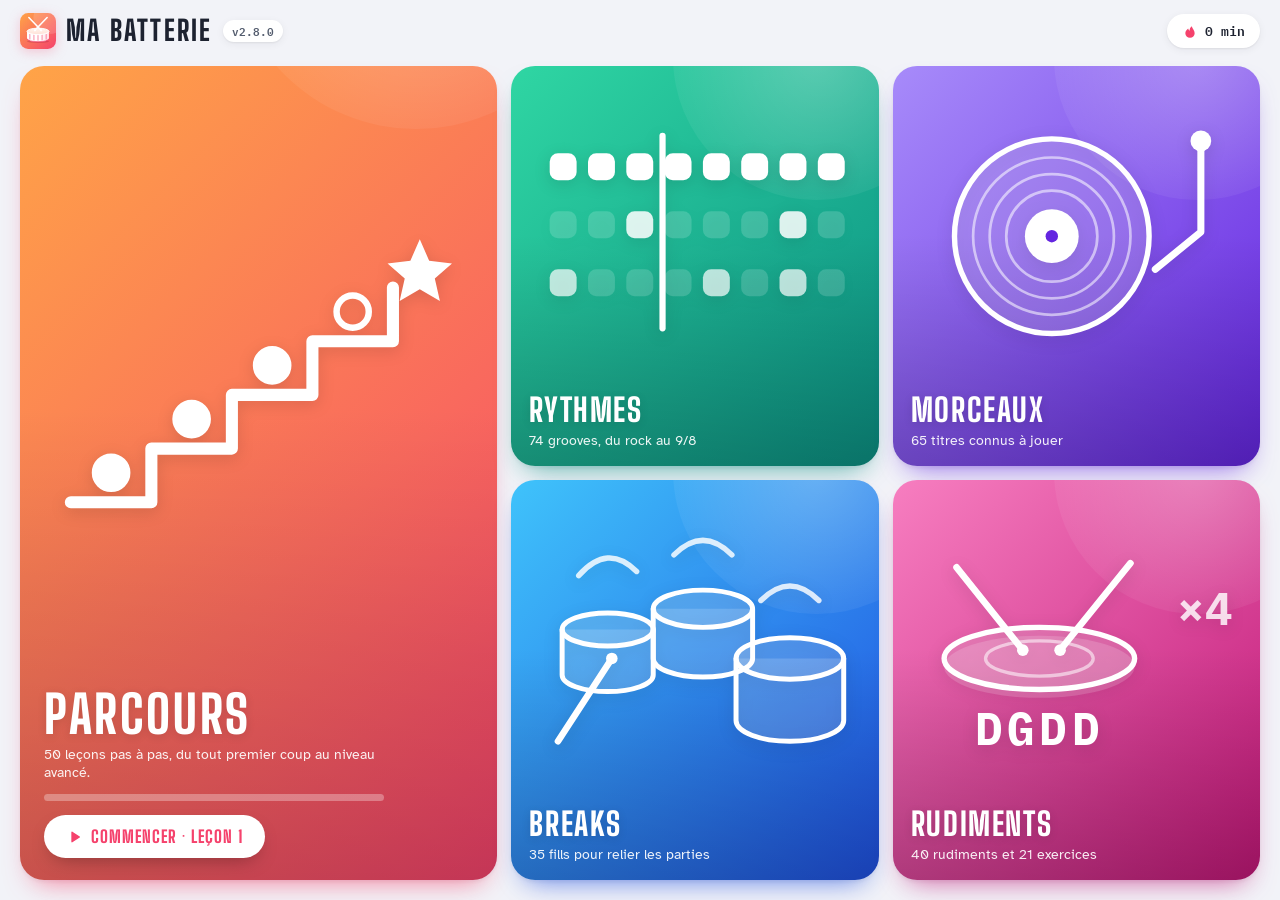
==== commit 76a96c80: "Lisibilité sur tous les écrans (v2.8.0) Mise en page réglée sur la taille réelle de l'appli (@contai" ====
--- a/site/index.html
+++ b/site/index.html
@@ -82,7 +82,10 @@
 .ico{width:20px;height:20px;flex:0 0 20px;fill:currentColor}
 :focus-visible{outline:3px solid #6366f1;outline-offset:3px;border-radius:10px}
 
-/* ====== écrans ====== */
+/* ====== écrans ======
+ * #appli est le conteneur de référence : toutes les adaptations à la taille (@container appli)
+ * se règlent sur sa taille réelle, qu'il soit à plat ou pivoté (téléphone tenu droit). */
+#appli{position:fixed;inset:0;container:appli / size}
 .ecran{
   position:fixed;inset:0;display:flex;flex-direction:column;
   padding:var(--sur-h) var(--sur-d) var(--sur-b) var(--sur-g);
@@ -92,7 +95,7 @@
 
 /* ====== en-têtes ====== */
 .entete{flex:0 0 var(--haut-entete);display:flex;align-items:center;gap:14px;padding:0 var(--gout)}
-.entete-titres{flex:1 0 auto;min-width:0;max-width:45%}
+.entete-titres{flex:1 0 auto;min-width:0;max-width:58%}
 .entete-titres h1{font-size:30px;text-transform:uppercase;white-space:nowrap;overflow:hidden;text-overflow:ellipsis}
 .entete-droite{margin-left:auto;display:flex;align-items:center;gap:10px}
 .surtitre{
@@ -110,7 +113,7 @@
 }
 .pastille-stat .ico{width:16px;height:16px;flex-basis:16px;color:var(--ton-2)}
 .pastille-stat:hover{box-shadow:var(--ombre)}
-.pastille-stat.reprendre{color:var(--ton-texte);max-width:260px}
+.pastille-stat.reprendre{color:var(--ton-texte);max-width:320px}
 .pastille-stat.reprendre span{white-space:nowrap;overflow:hidden;text-overflow:ellipsis}
 
 /* ====== boutons ====== */
@@ -176,6 +179,8 @@
 .c-breaks{--c1:#3fc3fb;--c2:#1f4fe0}
 .c-rudiments{--c1:#f77ec0;--c2:#c01777}
 .carte-cat.grande{grid-row:1 / 3;padding:22px 24px}
+.carte-cat.grande{container:carte / inline-size}
+@container carte (max-width:340px){ .cta-verbe{display:none} }
 .carte-cat.grande .cat-illus{margin-bottom:12px}
 .carte-cat.grande h2{font-size:52px}
 .carte-cat.grande .cat-texte{max-width:34ch}
@@ -208,13 +213,13 @@
 .bande{display:flex;gap:14px;height:100%;width:max-content;padding-bottom:8px}
 .rangee{
   --rangs:2;height:100%;display:grid;gap:14px;
-  grid-auto-flow:column;grid-template-rows:repeat(var(--rangs),minmax(0,1fr));grid-auto-columns:236px;
+  grid-auto-flow:column;grid-template-rows:repeat(var(--rangs),minmax(0,1fr));grid-auto-columns:244px;
 }
 .rangee.tuiles{--rangs:1;grid-auto-columns:250px}
 .rangee > *,.groupe-tete,.bloc{scroll-snap-align:start}
 .groupe{display:flex;gap:14px;height:100%}
 .groupe-tete{
-  flex:0 0 124px;display:flex;flex-direction:column;justify-content:flex-end;gap:4px;
+  flex:0 0 auto;min-width:124px;display:flex;flex-direction:column;justify-content:flex-end;gap:4px;
   border-radius:var(--r-carte);padding:16px;
 }
 .groupe-tete .g-num{font:800 64px/1 var(--f-titre);margin-bottom:auto;text-shadow:0 3px 12px rgba(0,0,0,.15)}
@@ -224,16 +229,16 @@
 .sauts::-webkit-scrollbar{display:none}
 .entete-droite{min-width:0;flex:0 1 auto}
 .sauts{flex:0 1 auto}
-.groupe-tete.genre{flex-basis:150px}
+.groupe-tete.genre{min-width:150px}
 .groupe-tete .g-illus{margin-bottom:auto;height:62px;--ill-1:#fff;--ill-2:rgba(255,255,255,.7);--ill-3:rgba(255,255,255,.85);--ill-trait:rgba(0,0,0,.18);--ill-txt:var(--c2)}
 .groupe-tete .g-illus svg{height:100%;width:auto;display:block}
 .groupe-tete.genre b{font-size:22px}
 .chip.saut{padding:8px 12px;font-family:var(--f-chiffres);font-weight:600;letter-spacing:0}
 .chip.saut::before{content:"";display:inline-block;width:8px;height:8px;border-radius:50%;background:var(--c);margin-right:6px;vertical-align:0}
-@media (min-height:600px){ .rangee.tuiles{--rangs:2} }
-@media (max-height:290px){ .rangee{--rangs:1} }
-@media (min-height:620px){ .rangee{--rangs:3} }
-@media (min-height:900px){ .rangee{--rangs:4} }
+@container appli (min-height:600px){ .rangee.tuiles{--rangs:2} }
+@container appli (max-height:340px){ .rangee{--rangs:1} }
+@container appli (min-height:620px){ .rangee{--rangs:3} }
+@container appli (min-height:900px){ .rangee{--rangs:4} }
 
 /* tuile : niveau, famille de rythmes, de rudiments */
 .tuile{
@@ -266,25 +271,31 @@
 }
 .item-carte:hover{transform:translateY(-3px);box-shadow:0 4px 8px rgba(22,28,45,.06), 0 20px 34px -16px color-mix(in srgb, var(--c2) 55%, transparent)}
 .i-corps{
-  height:100%;padding:14px 14px 12px;
-  display:grid;grid-template-columns:auto minmax(0,1fr);gap:12px;align-items:center;
+  height:100%;padding:13px 14px 12px 12px;
+  display:grid;grid-template-columns:60px minmax(0,1fr);grid-template-rows:minmax(0,1fr) auto;
+  grid-template-areas:"vis texte" "bas texte";column-gap:12px;row-gap:8px;align-items:center;
 }
 .i-vis{
-  width:62px;height:50px;border-radius:13px;padding:4px 5px;display:grid;place-items:center;
+  grid-area:vis;justify-self:center;align-self:end;
+  width:60px;height:46px;border-radius:13px;padding:4px 5px;display:grid;place-items:center;
   background:color-mix(in srgb, var(--c1) 12%, #fff);
 }
+.i-corps:not(:has(.i-bas)) .i-vis{grid-row:1 / 3;align-self:center}
 .i-vis svg{width:100%;height:100%;display:block}
-.i-vis-num{width:50px;height:50px;padding:0;background:linear-gradient(135deg,var(--c1),var(--c2));
+.i-vis text{display:none}                 /* lettres illisibles en miniature : seulement sur carte haute */
+.i-vis-num{width:46px;height:46px;padding:0;background:linear-gradient(135deg,var(--c1),var(--c2));
   box-shadow:0 6px 14px -6px color-mix(in srgb, var(--c2) 80%, transparent)}
 .i-num{font:800 26px/1 var(--f-titre);color:#fff}
-.i-texte{min-width:0;display:flex;flex-direction:column;gap:2px}
-.item-carte:has(.etat) .i-texte{padding-right:28px}
+.i-texte{grid-area:texte;min-width:0;display:flex;flex-direction:column;gap:2px}
 .i-nom{
-  font-weight:700;font-size:15px;line-height:1.22;
+  font-weight:700;font-size:14.5px;line-height:1.2;
+  display:-webkit-box;-webkit-line-clamp:3;-webkit-box-orient:vertical;overflow:hidden;
+}
+.i-meta{
+  font-size:12.5px;color:var(--texte-2);line-height:1.25;
   display:-webkit-box;-webkit-line-clamp:2;-webkit-box-orient:vertical;overflow:hidden;
 }
-.i-meta{font-size:12.5px;color:var(--texte-2);line-height:1.3;white-space:nowrap;overflow:hidden;text-overflow:ellipsis}
-.i-bas{display:flex;align-items:center;gap:8px;padding-top:4px}
+.i-bas{grid-area:bas;align-self:start;display:flex;flex-direction:column;align-items:center;gap:6px}
 .i-tag,.item-carte .cle{
   align-self:flex-start;padding:2px 8px;border-radius:99px;margin-bottom:2px;
   font:800 10.5px/1.4 var(--f-titre);letter-spacing:.1em;text-transform:uppercase;
@@ -294,23 +305,25 @@
 /* carte haute : visuel en haut, texte dessous, niveau et tempo en bas */
 @container (min-height:190px){
   .i-corps{display:flex;flex-direction:column;align-items:stretch;gap:8px;padding:16px 16px 14px}
-  .i-vis{width:auto;height:auto;flex:0 1 72px;min-height:40px}
-  .i-vis-num{width:50px;height:50px;flex:none}
+  .i-vis{width:auto;height:auto;flex:0 1 72px;min-height:40px;align-self:stretch}
+  .i-vis text{display:inline}
+  .i-vis-num{width:50px;height:50px;flex:none;align-self:flex-start}
   .i-texte{flex:1;gap:3px}
-  .i-nom{font-size:15.5px;-webkit-line-clamp:3}
-  .i-bas{margin-top:auto}
+  .i-nom{font-size:15.5px;-webkit-line-clamp:4}
+  .i-bas{flex-direction:row;align-self:stretch;gap:8px;margin-top:auto;padding-top:4px}
+  .i-bas .bpm-pastille,.i-bas .etat{margin-left:auto}
 }
 .niveau-points{display:inline-flex;gap:2px;flex:none}
 .niveau-points i{width:6px;height:6px;border-radius:50%;background:var(--surface-3)}
 .niveau-points i.on{background:var(--c2)}
-.bpm-pastille{margin-left:auto;flex:none;font:600 11px/1 var(--f-chiffres);color:var(--texte-2);background:var(--surface-2);padding:4px 7px;border-radius:99px;white-space:nowrap}
+.bpm-pastille{flex:none;font:600 11px/1 var(--f-chiffres);color:var(--texte-2);background:var(--surface-2);padding:4px 7px;border-radius:99px;white-space:nowrap}
 @container (min-height:190px){
   .niveau-points{gap:3px}
   .niveau-points i{width:8px;height:8px}
   .bpm-pastille{font-size:11.5px;padding:5px 8px}
 }
 .etat{
-  position:absolute;top:14px;right:12px;width:26px;height:26px;border-radius:50%;
+  flex:none;width:26px;height:26px;border-radius:50%;
   display:grid;place-items:center;background:var(--surface-2);color:var(--texte-3);
 }
 .etat .ico{width:15px;height:15px;flex-basis:15px}
@@ -337,7 +350,7 @@
 .barre{flex:1;display:flex;flex-direction:column;justify-content:flex-end;align-items:center;gap:4px;height:100%}
 .barre .fut{flex:1;width:100%;display:flex;align-items:flex-end;background:var(--surface-2);border-radius:6px}
 .barre .fut i{width:100%;border-radius:6px;background:linear-gradient(180deg,var(--ton-1),var(--ton-2))}
-.barre u{font:500 10px var(--f-chiffres);color:var(--texte-3);text-decoration:none}
+.barre u{font:500 11px var(--f-chiffres);color:var(--texte-3);text-decoration:none}
 .niv-bloc{margin:0 0 14px}
 .niv-head{display:flex;align-items:center;gap:8px;font-size:13px;margin-bottom:8px}
 .niv-head i{width:10px;height:10px;border-radius:50%}
@@ -361,6 +374,7 @@
 .j-titres{min-width:0;text-align:center}
 .j-titres h1{font-size:26px;text-transform:uppercase;letter-spacing:.04em;white-space:nowrap;overflow:hidden;text-overflow:ellipsis}
 .j-titres .surtitre{letter-spacing:.12em}
+.j-titres h1.deux-lignes{white-space:normal;display:-webkit-box;-webkit-line-clamp:2;-webkit-box-orient:vertical;line-height:1.02}
 .j-droite{display:flex;align-items:center;gap:8px}
 .note-jeu{font:600 12.5px/1 var(--f-chiffres);padding:9px 13px;border-radius:99px;background:var(--surface);box-shadow:var(--ombre-s);white-space:nowrap}
 .note-jeu.ok{color:#047857}
@@ -394,16 +408,16 @@
 .score-kit{height:100%;padding:6px 10px 4px;cursor:pointer;
   background:radial-gradient(120% 90% at 50% 0%, #fff 40%, #eef1fb 100%)}
 .vue-kit{display:block;width:100%;height:100%;overflow:visible}
-.kit-compteur{font:800 17px var(--f-titre);letter-spacing:.12em;text-transform:uppercase;fill:var(--encre-2)}
+.kit-compteur{font:800 var(--kit-compteur,17px) var(--f-titre);letter-spacing:.12em;text-transform:uppercase;fill:var(--encre-2)}
 .vue-kit .pieds{pointer-events:none}
 .pad{cursor:pointer;transition:opacity .2s,filter .2s;outline:none}
 .pad .corps,.pad .batte,.pad .dessus{transform-box:fill-box;transform-origin:50% 50%}
 .pad .eclat{fill:var(--p);opacity:0;pointer-events:none}
 .pad .anneau{fill:none;stroke:var(--p);stroke-width:5;opacity:0;pointer-events:none;
   filter:drop-shadow(0 0 3px color-mix(in srgb, var(--p) 60%, transparent))}
-.pad .nom{font:700 13px var(--f-texte);fill:var(--encre-2);pointer-events:none;
+.pad .nom{font:700 var(--kit-nom,13px) var(--f-texte);fill:var(--encre-2);pointer-events:none;
   paint-order:stroke;stroke:#fff;stroke-width:4px;stroke-linejoin:round}
-.pad.gc .nom{stroke:none;fill:#4b5565;font-size:12px}
+.pad.gc .nom{stroke:none;fill:#4b5565}
 .pad .lettre{font:800 30px var(--f-titre);fill:#fff;opacity:0;pointer-events:none;
   paint-order:stroke;stroke:rgba(22,28,45,.75);stroke-width:5px;stroke-linejoin:round}
 .pad.absent{opacity:.62;filter:saturate(.4)}
@@ -522,7 +536,7 @@
 .voile{position:fixed;inset:0;z-index:40;background:rgba(22,28,45,.32);animation:fondu .18s}
 @keyframes fondu{from{opacity:0}}
 .volet{
-  position:fixed;top:0;right:0;bottom:0;z-index:41;width:min(440px,92vw);
+  position:fixed;top:0;right:0;bottom:0;z-index:41;width:min(440px,92cqw);
   background:var(--surface);display:flex;flex-direction:column;
   padding:var(--sur-h) var(--sur-d) var(--sur-b) 0;border-radius:24px 0 0 24px;
   box-shadow:-20px 0 40px rgba(22,28,45,.18);animation:glisse .22s ease-out;
@@ -614,7 +628,7 @@
 .kit-el:not(.utilise){opacity:.3}
 .kit-el.frappe{opacity:1}
 .kit-el.frappe .corps{fill:rgba(255,159,67,.6);stroke:#ffd29a}
-.kit-label{fill:#c7cdd9;font:600 11px var(--f-texte);pointer-events:none}
+.kit-label{fill:#c7cdd9;font:600 14px var(--f-texte);pointer-events:none}
 .kit-el:focus-visible{outline:none}
 .kit-el:focus-visible .corps{stroke:#ffd29a;stroke-width:3.5}
 
@@ -649,8 +663,8 @@
 }
 
 /* ====== écrans bas (téléphone couché) ====== */
-@media (max-height:500px){
-  :root{--haut-entete:54px;--haut-transport:64px;--gout:16px}
+@container appli (max-height:500px){
+  #appli > *{--haut-entete:54px;--haut-transport:64px;--gout:16px}
   .accueil-grille{gap:10px}
   .carte-cat{padding:12px 14px;border-radius:20px}
   .carte-cat h2{font-size:26px}
@@ -668,14 +682,14 @@
   .tuile h2{font-size:24px}
   .count-overlay span{font-size:96px}
 }
-@media (max-height:380px){
+@container appli (max-height:380px){
   .carte-cat p{display:none}
   .carte-cat.grande p{display:block}
   .sections-bar{padding-bottom:6px}
   .chip{padding:6px 11px}
 }
-@media (max-width:900px){ .pastille-stat.reprendre{max-width:170px} }
-@media (max-width:700px){
+@container appli (max-width:900px){ .pastille-stat.reprendre{max-width:230px} }
+@container appli (max-width:700px){
   .t-tempo input[type=range]{display:none}
   .j-titres .surtitre{display:none}
   .bascule.vue span{display:none}
@@ -694,6 +708,7 @@
   @page{size:A4 landscape;margin:12mm}
   html,body{height:auto;overflow:visible;background:#fff !important;color:#000}
   .ecran,.volet,.voile,.modal,.tourner{display:none !important}
+  #appli{position:static;container-type:normal}
   .impression{display:block}
   .impression h1{font:800 26px/1.1 var(--f-titre);text-transform:uppercase;color:#000;margin:0 0 2px}
   .impression p{margin:0 0 6mm;color:#333;font-size:13px}
@@ -989,7 +1004,7 @@
 /* Numéro de version de l'application : affiché en haut de l'écran, et utilisé par
  * le service worker (build.js --site) pour que les téléphones installés récupèrent
  * chaque nouvelle version. À augmenter à chaque livraison. */
-const VERSION = '2.7.0';
+const VERSION = '2.8.0';
 const DATE_VERSION = '2026-09-27';
 
 
@@ -1689,7 +1704,7 @@
     const x = xBarre(b);
     if (b > 0) el('line', {class:'ligne', x1:x, y1:yPos(8), x2:x, y2:yPos(0), stroke:'#8a806f', 'stroke-width':1.4}, fond);
     if (b < bars){
-      const n = el('text', {class:'txt-faible', x:x + 8, y:yPos(8) - 26, fill:'#a39884', 'font-size':10, 'font-weight':600}, fond);
+      const n = el('text', {class:'txt-faible num-mesure', x:x + 8, y:yPos(8) - 26, fill:'#a39884', 'font-size':10, 'font-weight':600}, fond);
       n.textContent = String(b + 1 + (opts.premiereMesure || 0));
     }
   }
@@ -1872,7 +1887,7 @@
       const y = 16;
       el('path', {d:`M ${x1} ${y+5} L ${x1} ${y} L ${(x1+x2)/2 - 6} ${y} M ${(x1+x2)/2 + 6} ${y} L ${x2} ${y} L ${x2} ${y+5}`,
         fill:'none', stroke:'#8a806f', 'stroke-width':1, class:'ligne'}, gT);
-      const tx = el('text', {class:'txt-faible', x:(x1+x2)/2, y:y + 4, 'text-anchor':'middle', 'font-size':11,
+      const tx = el('text', {class:'txt-faible nolet', x:(x1+x2)/2, y:y + 4, 'text-anchor':'middle', 'font-size':11,
         'font-style':'italic', fill:'#a49a8c'}, gT);
       tx.textContent = '3';
     }
@@ -2080,8 +2095,8 @@
     <ellipse cx="62" cy="60" rx="46" ry="15" ${trace(C1, 2.6)}/>
     <ellipse cx="62" cy="60" rx="26" ry="8.5" ${trace(C3, 1.6)}/>
     ${baguette(22, 16, 54, 56)}${baguette(106, 14, 72, 56)}
-    <text x="62" y="102" text-anchor="middle" font-family="'IBM Plex Mono',monospace" font-weight="600" font-size="15" letter-spacing="4" ${rempli(C1)}>DGDD</text>
-    <text x="142" y="44" text-anchor="middle" font-family="'IBM Plex Mono',monospace" font-weight="600" font-size="13" ${rempli(C2)}>×4</text>`)
+    <text x="62" y="102" text-anchor="middle" font-family="'IBM Plex Mono',monospace" font-weight="700" font-size="22" letter-spacing="2" ${rempli(C1)}>DGDD</text>
+    <text x="142" y="44" text-anchor="middle" font-family="'IBM Plex Mono',monospace" font-weight="700" font-size="22" ${rempli(C2)}>×4</text>`)
 };
 
 /* Batterie qui se complète à chaque niveau (1 à 6) */
@@ -4424,7 +4439,7 @@
   { id:'TB', type:'fut',     x:410, y:222, rx:53, ry:44, label:'Tom basse' },
   { id:'CC', type:'fut',     x:116, y:228, rx:45, ry:37, label:'Caisse claire' },
   { id:'GC', type:'fut',     x:248, y:262, rx:88, ry:60, label:'Grosse caisse' },
-  { id:'HP', type:'pedale',  x:46,  y:288, rx:23, ry:9,  label:'Pédale charley' }
+  { id:'HP', type:'pedale',  x:46,  y:288, rx:23, ry:9,  label:'Pied charley' }
 ];
 
 function dessinerKit(surClic){
@@ -4495,6 +4510,7 @@
     t.setAttribute('x', e.x);
     t.setAttribute('y', e.y + (e.type === 'fut' ? 5 : e.ry + 15));
     t.setAttribute('text-anchor', 'middle');
+    if (e.type === 'pedale'){ t.setAttribute('text-anchor', 'start'); t.setAttribute('x', 6); }   // au bord : ne pas déborder
     t.setAttribute('class', 'kit-label');
     t.textContent = e.label;
     g.appendChild(t);
@@ -4774,6 +4790,18 @@
   charley('CH');
   fut('TB'); fut('CC');
   pedale('HP');
+
+  /* le dessin se réduit sur un petit écran : on grossit les textes d'autant pour qu'ils
+   * restent lisibles (au moins 12 px à l'écran) */
+  if (typeof ResizeObserver !== 'undefined'){
+    new ResizeObserver(() => {
+      const w = svg.clientWidth, h = svg.clientHeight;
+      if (!w || !h) return;
+      const echelle = Math.min(w / 760, h / 378);
+      svg.style.setProperty('--kit-nom', Math.max(13, 12.5 / echelle).toFixed(1) + 'px');
+      svg.style.setProperty('--kit-compteur', Math.max(17, 13.5 / echelle).toFixed(1) + 'px');
+    }).observe(svg);
+  }
 
   const minuteries = {};
   function allumer(id, texte){
@@ -5269,7 +5297,7 @@
     : `${LECONS.length} leçons pas à pas, du tout premier coup au niveau avancé.`;
   $('#parcours-jauge').style.width = Math.round(faites / LECONS.length * 100) + '%';
   $('#cta-continuer').href = lienJouer('lecon', suivante);
-  $('#cta-texte').textContent = faites ? `Continuer · Leçon ${idx}` : 'Commencer · Leçon 1';
+  $('#cta-texte').innerHTML = `<span class="cta-verbe">${faites ? 'Continuer' : 'Commencer'} · </span>Leçon ${faites ? idx : 1}`;
   $('#compte-rythmes').textContent = `${GROOVES.length} grooves, du rock au 9/8`;
   $('#compte-morceaux').textContent = `${MORCEAUX.length} titres connus à jouer`;
   $('#compte-breaks').textContent = `${FILLS.length} fills pour relier les parties`;
@@ -5283,9 +5311,26 @@
   if (it && derniere.liste !== 'lecon'){
     r.hidden = false;
     r.href = lienJouer(derniere.liste, it);
-    $('#reprendre-texte').textContent = 'Reprendre · ' + (it.titre || it.nom);
+    const nom = it.titre || it.nom;
+    r.title = 'Reprendre · ' + nom;
+    // nom court (sans la précision entre parenthèses) ; s'il ne tient pas, « Reprendre » seul
+    const court = nom.replace(/\s*\(.*?\)/g, '').replace(/\s+—.*$/, '').trim();
+    const t = $('#reprendre-texte');
+    t.textContent = 'Reprendre';
+    const n = document.createElement('span');
+    n.className = 'reprendre-nom';
+    n.textContent = ' · ' + court;
+    t.appendChild(n);
+    requestAnimationFrame(ajusterReprendre);
   } else r.hidden = true;
 }
+function ajusterReprendre(){
+  const t = $('#reprendre-texte'), n = t.querySelector('.reprendre-nom');
+  if (!n || !t.clientWidth) return;
+  n.hidden = false;
+  if (t.scrollWidth > t.clientWidth + 1) n.hidden = true;
+}
+if (typeof ResizeObserver !== 'undefined') new ResizeObserver(ajusterReprendre).observe($('#reprendre').closest('.entete'));
 function majStat(){
   const s = P.serie();
   $('#streak-text').textContent = `${P.minutesAujourdhui()} min` + (s > 1 ? ` · ${s} j` : '');
@@ -5346,17 +5391,21 @@
 function itemCarte({ href, num = '', nom, meta = '', niveau = 0, bpm = '', etat = null, classe = '', badge = '', illus = '', grad }){
   const visuel = illus ? `<div class="i-vis">${illus}</div>`
     : num !== '' ? `<div class="i-vis i-vis-num"><span class="i-num">${num}</span></div>` : '';
+  const marque = etat != null
+    ? `<span class="etat" aria-label="${etat ? 'terminée' : 'à faire'}">${etat ? '<svg class="ico"><use href="#i-coche"/></svg>' : ''}</span>` : '';
+  // niveau, tempo et état : sous le visuel (carte basse) ou en pied de carte (carte haute)
+  const bas = niveau || bpm || marque
+    ? `<span class="i-bas">${niveau ? points(niveau) : ''}${bpm ? `<span class="bpm-pastille">${bpm}</span>` : ''}${marque}</span>` : '';
   return `<a class="item-carte ${classe}" href="${href}" style="${gradStyle(grad)}">
     <div class="i-corps">
       ${visuel}
       <div class="i-texte">
         ${badge}
-        <span class="i-nom">${nom}</span>
+        <span class="i-nom">${nom.replace(/« /g, '«\u00a0').replace(/ »/g, '\u00a0»')}</span>
         ${meta ? `<span class="i-meta">${meta}</span>` : ''}
-        ${niveau || bpm ? `<span class="i-bas">${niveau ? points(niveau) : ''}${bpm ? `<span class="bpm-pastille">${bpm}</span>` : ''}</span>` : ''}
       </div>
+      ${bas}
     </div>
-    ${etat != null ? `<span class="etat" aria-label="${etat ? 'terminée' : 'à faire'}">${etat ? '<svg class="ico"><use href="#i-coche"/></svg>' : ''}</span>` : ''}
   </a>`;
 }
 
@@ -5456,7 +5505,7 @@
       niveau:m.niveau, bpm:`${m.bpm} BPM`, illus:miniVinyle(), grad:NIV_GRAD[n - 1]
     }));
   }
-  ecranListe({ sur:`Morceaux · ${lot.length} titres, du plus facile au plus dur`, titre:g.nom, retour:'#/morceaux', html,
+  ecranListe({ sur:`Morceaux · ${lot.length} titres, par niveau`, titre:g.nom, retour:'#/morceaux', html,
     sauts:sautsNiveaux(lot, 'm-niv') });
 }
 
@@ -5477,7 +5526,7 @@
   const lot = FILLS.filter(f => (f.niveau || 1) === n);
   if (!lot.length) return ecranBreaks();
   ecranListe({
-    sur:`Breaks · niveau ${n} · une mesure de groove, une mesure de break`, titre:NOMS_NIVEAUX[n], retour:'#/breaks',
+    sur:`Breaks · niveau ${n} · groove + break`, titre:NOMS_NIVEAUX[n], retour:'#/breaks',
     html:`<div class="rangee">${lot.map(f => itemCarte({
       href:lienJouer('break', f), nom:f.nom,
       meta:f.res === 3 ? 'Triolets' : f.res === 6 ? 'Sextolets' : f.res === 8 ? 'Triples-croches' : 'Groove + break',
@@ -5533,7 +5582,7 @@
   }).join('');
 
   ecranListe({
-    sur:'Tout est enregistré sur cet appareil', titre:'Progression',
+    sur:'Enregistré sur cet appareil', titre:'Progression',
     html:`
         <div class="bloc bloc-stats">
           <h3>En chiffres</h3>
@@ -5739,40 +5788,50 @@
   if (W <= 0 || H <= 0) return;
   const ECART = 6;
 
-  // hauteur réelle d'une ligne, sans le blanc autour de la portée
-  const essai = dessinerPortee(tranche(motifCourant, 0, 1), { premiereMesure:0 });
-  if (motifCourant.doigte) dessinerDoigte(essai, tranche(motifCourant, 0, 1));
-  box.appendChild(essai.svg);
-  const bb = essai.svg.getBBox();
-  box.removeChild(essai.svg);
-  const hRef = Math.ceil(bb.height) + 10 + (motifCourant.sections && motifCourant.sections.length && !(motifCourant.sections[0].debut === 0) ? 22 : 0);
+  // hauteur réelle d'une ligne, sans le blanc autour de la portée (à l'échelle ech, le
+  // comptage grossit pour rester lisible : la ligne est alors un peu plus haute)
+  const hauteurLigne = ech => {
+    const essai = dessinerPortee(tranche(motifCourant, 0, 1), { premiereMesure:0 });
+    if (motifCourant.doigte) dessinerDoigte(essai, tranche(motifCourant, 0, 1));
+    comptageLisible(essai.svg, ech);
+    box.appendChild(essai.svg);
+    const bb = essai.svg.getBBox();
+    box.removeChild(essai.svg);
+    return Math.ceil(bb.height) + 10 + (motifCourant.sections && motifCourant.sections.length && !(motifCourant.sections[0].debut === 0) ? 22 : 0);
+  };
   const largeurDe = k => marge + k * largeurMesure;
 
-  // a) tout sur une seule ligne, si ça tient
-  const mini = H / hRef > 2.2 ? 1.05 : 0.87;
-  let n = 1, s = 1;
-  for (let k = Math.min(4, a.bars); k >= 1; k--){
-    const sk = Math.min(W / largeurDe(k), H / hRef);
-    if (sk >= mini || k === 1){ n = k; s = sk; break; }
-  }
-  // b) sinon, plusieurs lignes visibles : la hauteur fixe la taille des notes, puis on
-  //    met sur chaque ligne autant de mesures que la largeur en accepte à cette taille
-  if (Math.ceil(a.bars / n) > 1){
-    const nbLignes = Math.max(2, Math.min(4, Math.floor(H / (hRef * 1.05))));
-    const sH = Math.min(1.7, (H - (nbLignes - 1) * ECART) / (nbLignes * hRef));
-    let k = Math.min(4, a.bars);
-    while (k > 1 && W / largeurDe(k) < sH * 0.92) k--;
-    const s2 = Math.min(sH, W / largeurDe(k));
-    if (s2 >= 0.58){ n = k; s = s2; }
-  }
-  if (n === 3 && a.bars % 3 && a.bars % 2 === 0 && a.bars > 3){ n = 2; s = Math.min(s, W / largeurDe(2)); }
-  s = Math.min(s, 1.7);
+  function disposer(hRef){
+    // a) tout sur une seule ligne, si ça tient
+    const mini = H / hRef > 2.2 ? 1.05 : 0.87;
+    let n = 1, s = 1;
+    for (let k = Math.min(4, a.bars); k >= 1; k--){
+      const sk = Math.min(W / largeurDe(k), H / hRef);
+      if (sk >= mini || k === 1){ n = k; s = sk; break; }
+    }
+    // b) sinon, plusieurs lignes visibles : la hauteur fixe la taille des notes, puis on
+    //    met sur chaque ligne autant de mesures que la largeur en accepte à cette taille
+    if (Math.ceil(a.bars / n) > 1){
+      const nbLignes = Math.max(2, Math.min(4, Math.floor(H / (hRef * 1.05))));
+      const sH = Math.min(1.7, (H - (nbLignes - 1) * ECART) / (nbLignes * hRef));
+      let k = Math.min(4, a.bars);
+      while (k > 1 && W / largeurDe(k) < sH * 0.92) k--;
+      const s2 = Math.min(sH, W / largeurDe(k));
+      if (s2 >= 0.58){ n = k; s = s2; }
+    }
+    if (n === 3 && a.bars % 3 && a.bars % 2 === 0 && a.bars > 3){ n = 2; s = Math.min(s, W / largeurDe(2)); }
+    return { n, s:Math.min(s, 1.7) };
+  }
+  let { n, s } = disposer(hauteurLigne(1));
+  // petite échelle : on remesure avec le comptage grossi, pour que les lignes tiennent
+  if (s < 1) ({ n, s } = disposer(hauteurLigne(s * 0.97)));
 
   for (let b = 0; b < a.bars; b += n){
     const fin = Math.min(a.bars, b + n);
     const t = tranche(motifCourant, b, fin);
     const po = dessinerPortee(t, { premiereMesure:b, barreFinale:fin === a.bars });
     if (t.doigte) dessinerDoigte(po, t);
+    comptageLisible(po.svg, s);
     po.svg.classList.add('systeme');
     const cadre = creerTete(po);
     cadre.style.width = (po.largeur * s).toFixed(1) + 'px';
@@ -5791,6 +5850,36 @@
     box.appendChild(fin);
   }
   allerLigne(Math.max(0, vue.systemes.findIndex(sy => lecteur.debutPlage < sy.fin)));
+}
+
+/* Sur un petit écran la portée est réduite : comptage et doigté grossissent
+ * d'autant pour rester lisibles (≈ 11 px à l'écran). Les « e, et, a » entre les temps
+ * disparaissent s'ils n'ont plus la place ; les numéros de temps restent toujours. */
+function comptageLisible(svg, s){
+  const pasDe = sel => {
+    const l = [...svg.querySelectorAll(sel)].map(t => [+t.getAttribute('data-step'), +t.getAttribute('x')]).filter(([st]) => !isNaN(st));
+    let p = Infinity;
+    for (let i = 1; i < l.length; i++) if (l[i][0] > l[i - 1][0]) p = Math.min(p, (l[i][1] - l[i - 1][1]) / (l[i][0] - l[i - 1][0]));
+    return p;
+  };
+  const pas = pasDe('.compte');
+  const comptes = [...svg.querySelectorAll('.compte')];
+  const fort = t => t.getAttribute('font-weight') === '700';
+  const tailleDe = t => Math.max(+t.getAttribute('font-size'), (fort(t) ? 12 : 11) / s);
+  // toutes les syllabes ou aucune : « 1 e et a », jamais « 1 e a »
+  const place = comptes.every(t => fort(t) || tailleDe(t) * 0.62 * t.textContent.length <= pas * 0.92);
+  for (const t of comptes){
+    if (!fort(t) && !place){ t.setAttribute('display', 'none'); continue; }
+    t.setAttribute('font-size', tailleDe(t).toFixed(1));
+  }
+  for (const t of svg.querySelectorAll('.num-mesure, .nolet')){
+    const base = +t.getAttribute('font-size');
+    if (base * s < 11) t.setAttribute('font-size', (11 / s).toFixed(1));
+  }
+  for (const t of svg.querySelectorAll('.doigte')){
+    const base = parseFloat(getComputedStyle(t).fontSize) || 11.5;
+    if (base * s < 11) t.style.fontSize = (11 / s).toFixed(1) + 'px';
+  }
 }
 
 /* Recadre la portée sur son contenu : pas de grande marge blanche au-dessus ni dessous */
@@ -6124,6 +6213,7 @@
     const t = tranche(motifCourant, b, fin);
     const po = dessinerPortee(t, { premiereMesure:b, barreFinale:fin === a.bars });
     if (t.doigte) dessinerDoigte(po, t);
+    comptageLisible(po.svg, s);
     po.svg.classList.add('systeme');
     // largeur proportionnelle au nombre de mesures : la dernière ligne n'est pas étirée
     po.svg.style.width = (fin - b) / parLigne * 100 + '%';
@@ -6240,6 +6330,26 @@
 window.addEventListener('keyup', e => enfoncees.delete(e.key === ' ' ? ' ' : e.key.toLowerCase()));
 
 /* ================= taille de l'écran ================= */
+/* Titre trop long pour sa place : on réduit la police (jusqu'à un minimum lisible) plutôt
+ * que de le couper. Réajusté quand le texte change et quand la barre change de taille. */
+function titreAjuste(el, cadre, min, deuxLignes = false){
+  const ajuster = () => {
+    el.style.fontSize = '';
+    el.classList.remove('deux-lignes');
+    if (!el.clientWidth) return;
+    let t = parseFloat(getComputedStyle(el).fontSize);
+    while (el.scrollWidth > el.clientWidth + 1 && t > min){ t -= 1; el.style.fontSize = t + 'px'; }
+    // toujours trop long à la taille minimale : sur deux lignes plutôt que coupé
+    if (deuxLignes && el.scrollWidth > el.clientWidth + 1) el.classList.add('deux-lignes');
+  };
+  if (typeof ResizeObserver !== 'undefined') new ResizeObserver(ajuster).observe(cadre);
+  new MutationObserver(ajuster).observe(el, { childList:true, characterData:true, subtree:true });
+}
+titreAjuste($('#j-titre'), $('#j-titre').closest('.barre-jeu'), 15, true);
+titreAjuste($('#liste-titre'), $('#liste-titre').closest('.entete'), 18);
+titreAjuste($('#liste-sur'), $('#liste-sur').closest('.entete'), 11);
+for (const h of document.querySelectorAll('.carte-cat h2')) titreAjuste(h, h.closest('.carte-cat'), 18);
+
 let minuterieTaille = null;
 window.addEventListener('resize', () => {
   clearTimeout(minuterieTaille);
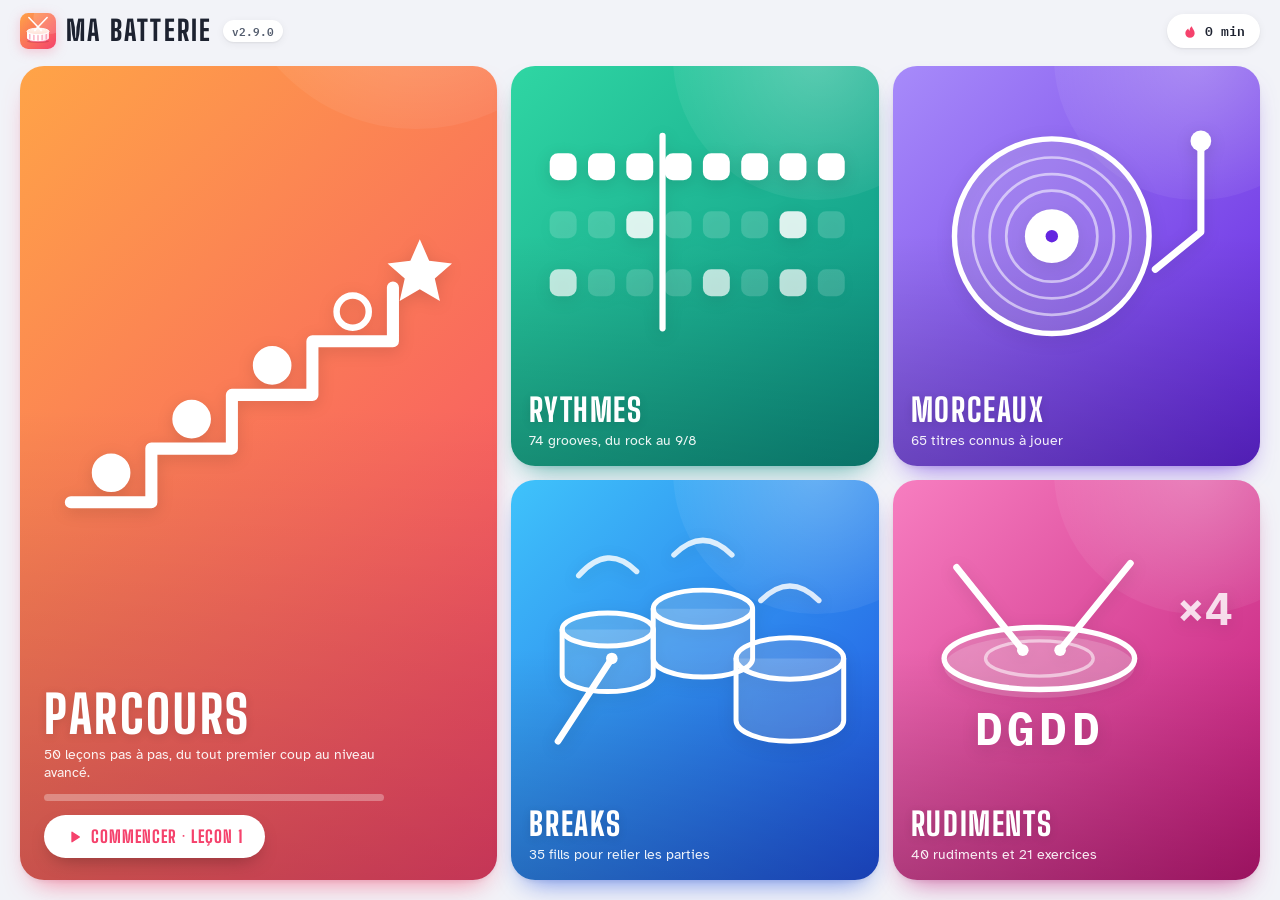
==== commit 52cbd488: "Statut « Acquis » / « À travailler » pour tous les exercices (v2.9.0) Dans le lecteur, deux boutons " ====
--- a/site/index.html
+++ b/site/index.html
@@ -327,6 +327,18 @@
   display:grid;place-items:center;background:var(--surface-2);color:var(--texte-3);
 }
 .etat .ico{width:15px;height:15px;flex-basis:15px}
+.i-vis{position:relative}
+.etat.etat-vis{position:absolute;top:-8px;right:-8px;width:22px;height:22px;box-shadow:0 0 0 2.5px #fff}
+.etat.etat-vis .ico{width:13px;height:13px;flex-basis:13px}
+.etat-bas{display:none}
+.i-corps:not(:has(.i-vis)) .etat-bas{display:grid}
+@container (min-height:190px){
+  .etat.etat-vis{display:none}
+  .etat-bas{display:grid}
+}
+.etat.acquis{background:var(--vert);color:#fff;box-shadow:0 4px 10px -4px rgba(16,185,129,.7)}
+.etat.travail{background:#fff1dc;color:#c2410c;box-shadow:inset 0 0 0 1.5px #fdba74}
+.item-carte.a-travailler{box-shadow:inset 0 0 0 2px #fdba74, var(--ombre)}
 .item-carte.faite .etat{background:var(--vert);color:#fff;box-shadow:0 4px 10px -4px rgba(16,185,129,.7)}
 .item-carte.prochaine{box-shadow:inset 0 0 0 3px var(--c2), 0 18px 30px -14px color-mix(in srgb, var(--c2) 70%, transparent)}
 
@@ -376,6 +388,41 @@
 .j-titres .surtitre{letter-spacing:.12em}
 .j-titres h1.deux-lignes{white-space:normal;display:-webkit-box;-webkit-line-clamp:2;-webkit-box-orient:vertical;line-height:1.02}
 .j-droite{display:flex;align-items:center;gap:8px}
+/* statut de l'élément : à travailler / acquis, en un toucher */
+.statut-seg{display:inline-flex;gap:3px;padding:3px;border-radius:99px;background:var(--surface);box-shadow:var(--ombre-s)}
+.statut-btn{
+  height:38px;min-width:38px;padding:0 10px;border:none;border-radius:99px;cursor:pointer;
+  display:inline-flex;align-items:center;justify-content:center;gap:6px;
+  background:transparent;color:var(--texte-3);font:700 13px/1 var(--f-titre);letter-spacing:.08em;text-transform:uppercase;
+  transition:background .15s,color .15s;
+}
+.statut-btn .ico{width:19px;height:19px;flex-basis:19px}
+.statut-btn span{display:none}
+.statut-btn:hover{color:var(--texte)}
+.statut-btn.travail.actif{background:#fff1dc;color:#c2410c}
+.statut-btn.acquis.actif{background:var(--vert);color:#fff;box-shadow:0 6px 14px -6px rgba(16,185,129,.8)}
+@container appli (min-width:1100px){ .statut-btn span{display:inline} .statut-btn{padding:0 14px} }
+@container appli (max-height:500px){ .statut-btn{height:34px;min-width:34px;padding:0 8px} }
+.toast{
+  position:fixed;left:50%;bottom:calc(var(--haut-transport) + 16px);z-index:45;transform:translateX(-50%);
+  padding:11px 18px;border-radius:99px;background:#1d2230;color:#fff;box-shadow:0 12px 26px -10px rgba(22,28,45,.6);
+  font:600 14px/1.2 var(--f-texte);white-space:nowrap;pointer-events:none;animation:toast .25s ease-out;
+}
+@keyframes toast{from{opacity:0;transform:translate(-50%,8px)}}
+.pastille-stat.a-travailler{color:#c2410c}
+.pastille-stat.a-travailler .ico{color:#c2410c}
+@container appli (max-width:900px){ .pt-lbl{display:none} }
+/* progression : listes « à travailler » et « acquis » */
+.bloc-statut{width:300px;display:flex;flex-direction:column}
+.bloc-statut h3{display:flex;align-items:center;gap:8px}
+.bloc-statut h3 .ico{width:18px;height:18px;flex-basis:18px}
+.bloc-statut.travail h3{color:#c2410c}
+.bloc-statut.acquis h3{color:#047857}
+.liste-statut{list-style:none;margin:0;padding:0;display:flex;flex-direction:column;gap:6px}
+.liste-statut a{display:flex;flex-direction:column;gap:1px;padding:9px 12px;border-radius:12px;background:var(--surface-2)}
+.liste-statut a:hover{background:var(--surface-3)}
+.ls-cat{font:700 11px/1.2 var(--f-titre);letter-spacing:.12em;text-transform:uppercase;color:var(--texte-3)}
+.ls-nom{font-weight:700;font-size:14px;line-height:1.25}
 .note-jeu{font:600 12.5px/1 var(--f-chiffres);padding:9px 13px;border-radius:99px;background:var(--surface);box-shadow:var(--ombre-s);white-space:nowrap}
 .note-jeu.ok{color:#047857}
 .note-jeu.moyen{color:#b45309}
@@ -751,6 +798,7 @@
   <symbol id="i-vue-partition" viewBox="0 0 24 24"><path d="M3 6h18M3 10h18M3 14h18M3 18h18" stroke="currentColor" stroke-width="1.4" opacity=".5"/><ellipse cx="8" cy="16" rx="2.6" ry="2" fill="currentColor" transform="rotate(-20 8 16)"/><ellipse cx="15.5" cy="12" rx="2.6" ry="2" fill="currentColor" transform="rotate(-20 15.5 12)"/><path d="M10.4 15.4V4.6l7.5-2v9" fill="none" stroke="currentColor" stroke-width="2" stroke-linejoin="round"/></symbol>
   <symbol id="i-vue-grille" viewBox="0 0 24 24"><rect x="3" y="4" width="18" height="16" rx="2.5" fill="none" stroke="currentColor" stroke-width="2"/><path d="M3 9.5h18M3 15h18M9 4v16M15 4v16" stroke="currentColor" stroke-width="1.6"/><rect x="4.5" y="5.5" width="3.2" height="2.8" rx=".8" fill="currentColor"/><rect x="16.3" y="11" width="3.2" height="2.8" rx=".8" fill="currentColor"/><rect x="10.4" y="16.4" width="3.2" height="2.8" rx=".8" fill="currentColor"/></symbol>
   <symbol id="i-vue-kit" viewBox="0 0 24 24"><circle cx="6" cy="8" r="3.4" fill="none" stroke="currentColor" stroke-width="2"/><circle cx="18" cy="8" r="3.4" fill="none" stroke="currentColor" stroke-width="2"/><circle cx="12" cy="6" r="2.6" fill="none" stroke="currentColor" stroke-width="2"/><circle cx="8" cy="16.5" r="3.4" fill="currentColor"/><circle cx="16.5" cy="17" r="4" fill="none" stroke="currentColor" stroke-width="2"/></symbol>
+  <symbol id="i-drapeau" viewBox="0 0 24 24"><path d="M6 21V4h11.5l-2.8 4.2 2.8 4.3H6" fill="none" stroke="currentColor" stroke-width="2.4" stroke-linecap="round" stroke-linejoin="round"/></symbol>
   <symbol id="i-coche" viewBox="0 0 24 24"><path d="M5 12.5l4.5 4.5L19 7.5" fill="none" stroke="currentColor" stroke-width="2.8" stroke-linecap="round" stroke-linejoin="round"/></symbol>
   <symbol id="i-clavier" viewBox="0 0 24 24"><rect x="2.5" y="6" width="19" height="12" rx="2" fill="none" stroke="currentColor" stroke-width="2"/><path d="M6 10h1M10 10h1M14 10h1M18 10h1M7 14h10" stroke="currentColor" stroke-width="2" stroke-linecap="round"/></symbol>
 </svg>
@@ -769,6 +817,9 @@
       <span class="version" id="version"></span>
     </div>
     <div class="entete-droite">
+      <a class="pastille-stat a-travailler" href="#/progression" id="pastille-travail" hidden>
+        <svg class="ico" aria-hidden="true"><use href="#i-drapeau"/></svg><span><b id="travail-n">0</b><span class="pt-lbl"> à travailler</span></span>
+      </a>
       <a class="pastille-stat reprendre" href="#/" id="reprendre" hidden>
         <svg class="ico" aria-hidden="true"><use href="#i-play"/></svg><span id="reprendre-texte"></span>
       </a>
@@ -846,6 +897,14 @@
     </div>
     <div class="j-droite">
       <span class="note-jeu" id="practice-score" hidden aria-live="polite"></span>
+      <div class="statut-seg" role="group" aria-label="Où j'en suis">
+        <button class="statut-btn travail" id="st-travail" type="button" aria-pressed="false" title="À travailler">
+          <svg class="ico" aria-hidden="true"><use href="#i-drapeau"/></svg><span>À travailler</span>
+        </button>
+        <button class="statut-btn acquis" id="st-acquis" type="button" aria-pressed="false" title="Acquis">
+          <svg class="ico" aria-hidden="true"><use href="#i-coche"/></svg><span>Acquis</span>
+        </button>
+      </div>
       <button class="rond" id="j-aide" type="button" aria-label="Explications" aria-haspopup="dialog">
         <svg class="ico" aria-hidden="true"><use href="#i-aide"/></svg>
       </button>
@@ -894,6 +953,7 @@
 </section>
 
 <!-- ================= Volet : explications ================= -->
+<div class="toast" id="toast" role="status" aria-live="polite" hidden></div>
 <div class="voile" id="voile" hidden></div>
 <aside class="volet" id="volet-aide" hidden role="dialog" aria-modal="true" aria-labelledby="aide-titre">
   <header class="volet-tete">
@@ -1004,7 +1064,7 @@
 /* Numéro de version de l'application : affiché en haut de l'écran, et utilisé par
  * le service worker (build.js --site) pour que les téléphones installés récupèrent
  * chaque nouvelle version. À augmenter à chaque livraison. */
-const VERSION = '2.8.0';
+const VERSION = '2.9.0';
 const DATE_VERSION = '2026-09-27';
 
 
@@ -5064,7 +5124,7 @@
 /* Progression sauvegardée dans le navigateur (localStorage). */
 const CLE = 'ma-batterie-progres-v1';
 
-const vide = () => ({ leconsFaites:{}, tempos:{}, minutes:{}, derniereLecon:null, total:0 });
+const vide = () => ({ leconsFaites:{}, statuts:{}, tempos:{}, minutes:{}, derniereLecon:null, total:0 });
 
 function charger(){
   try {
@@ -5083,9 +5143,29 @@
 
 function etatActuel(){ return etat; }
 function estFaite(id){ return !!etat.leconsFaites[id]; }
-function marquer(id, fait){
-  if (fait) etat.leconsFaites[id] = jour(); else delete etat.leconsFaites[id];
+function marquer(id, fait){ setStatut('lecon', id, fait ? 'acquis' : null); }
+/* Statut d'un élément de n'importe quelle liste : 'acquis', 'travail' (à travailler) ou null.
+ * Pour une leçon, « acquis » est la même chose que « terminée ». */
+const cleStatut = (liste, id) => liste + ':' + id;
+function statut(liste, id){
+  if (liste === 'lecon' && etat.leconsFaites[id]) return 'acquis';
+  const v = etat.statuts[cleStatut(liste, id)];
+  return v ? v.s : null;
+}
+function setStatut(liste, id, s){
+  const k = cleStatut(liste, id);
+  if (liste === 'lecon'){
+    if (s === 'acquis') etat.leconsFaites[id] = jour(); else delete etat.leconsFaites[id];
+  }
+  if (s && !(liste === 'lecon' && s === 'acquis')) etat.statuts[k] = { s, j:jour() };
+  else delete etat.statuts[k];
   sauver();
+}
+/* éléments d'un statut, du plus récent au plus ancien : [{ liste, id, j }] */
+function elementsDe(s){
+  const l = Object.entries(etat.statuts).filter(([, v]) => v.s === s)
+    .map(([k, v]) => ({ liste:k.slice(0, k.indexOf(':')), id:k.slice(k.indexOf(':') + 1), j:v.j }));
+  return l.sort((a, b) => (b.j || '').localeCompare(a.j || ''));
 }
 function nbFaites(){ return Object.keys(etat.leconsFaites).length; }
 function noterTempo(id, bpm){
@@ -5127,9 +5207,7 @@
 
 
 /* --- espace de noms de progress.js --- */
-const P = { charger, etatActuel, estFaite, marquer, nbFaites, noterTempo, meilleurTempo,
-  ajouterSecondes, minutesAujourdhui, minutesTotal, serie, setDerniereLecon,
-  historique, toutEffacer, jour };
+const P = { charger, jour, etatActuel, estFaite, marquer, statut, setStatut, elementsDe, nbFaites, noterTempo, meilleurTempo, ajouterSecondes, minutesAujourdhui, minutesTotal, serie, setDerniereLecon, historique, toutEffacer };
 
 /* ================= js/app.js ================= */
 /* Assemblage de l'interface : des écrans (accueil, listes, lecteur), navigation par l'adresse (#/…). */
@@ -5272,6 +5350,7 @@
 function route(){
   const parts = location.hash.replace(/^#\/?/, '').split('/').filter(Boolean).map(decodeURIComponent);
   fermerVolets(false);
+  $('#toast').hidden = true;
   if (parts[0] !== 'jouer') quitterLecteur();
   switch (parts[0]){
     case 'parcours':    return parts[1] ? ecranNiveau(+parts[1]) : ecranParcours();
@@ -5304,6 +5383,10 @@
   $('#compte-rudiments').textContent = `${RUDIMENTS.length} rudiments et ${EXERCICES.length} exercices`;
   majStat();
 
+  const nTravail = P.elementsDe('travail').filter(e => SOURCES[e.liste] && SOURCES[e.liste].some(x => x.id === e.id)).length;
+  $('#pastille-travail').hidden = !nTravail;
+  $('#travail-n').textContent = nTravail;
+  $('#pastille-travail').title = `${nTravail} à travailler`;
   const derniere = lire(CLE_DERNIERE, null);
   const it = derniere && SOURCES[derniere.liste] && SOURCES[derniere.liste].find(x => x.id === derniere.id);
   const r = $('#reprendre');
@@ -5388,14 +5471,25 @@
   </a>`;
 }
 
-function itemCarte({ href, num = '', nom, meta = '', niveau = 0, bpm = '', etat = null, classe = '', badge = '', illus = '', grad }){
-  const visuel = illus ? `<div class="i-vis">${illus}</div>`
-    : num !== '' ? `<div class="i-vis i-vis-num"><span class="i-num">${num}</span></div>` : '';
-  const marque = etat != null
-    ? `<span class="etat" aria-label="${etat ? 'terminée' : 'à faire'}">${etat ? '<svg class="ico"><use href="#i-coche"/></svg>' : ''}</span>` : '';
+/* pastille de statut : acquis (coche verte), à travailler (drapeau orange), à faire (cercle vide, leçons) */
+function marqueStatut(st, aFaire = false){
+  if (st === 'acquis') return '<span class="etat acquis" title="Acquis" aria-label="acquis"><svg class="ico"><use href="#i-coche"/></svg></span>';
+  if (st === 'travail') return '<span class="etat travail" title="À travailler" aria-label="à travailler"><svg class="ico"><use href="#i-drapeau"/></svg></span>';
+  return aFaire ? '<span class="etat" aria-label="à faire"></span>' : '';
+}
+
+function itemCarte({ href, num = '', nom, meta = '', niveau = 0, bpm = '', aFaire = false, classe = '', badge = '', illus = '', grad }){
+  const [, , liste, id] = href.split('/');               // #/jouer/<liste>/<id>
+  const st = P.statut(liste, decodeURIComponent(id || ''));
+  const marque = marqueStatut(st, aFaire);
+  // la pastille de statut se pose en coin du visuel (carte basse) ou en pied de carte (carte haute)
+  const coin = marque.replace('class="etat', 'class="etat etat-vis');
+  const visuel = illus ? `<div class="i-vis">${illus}${coin}</div>`
+    : num !== '' ? `<div class="i-vis i-vis-num"><span class="i-num">${num}</span>${coin}</div>` : '';
+  if (st === 'travail') classe += ' a-travailler';
   // niveau, tempo et état : sous le visuel (carte basse) ou en pied de carte (carte haute)
   const bas = niveau || bpm || marque
-    ? `<span class="i-bas">${niveau ? points(niveau) : ''}${bpm ? `<span class="bpm-pastille">${bpm}</span>` : ''}${marque}</span>` : '';
+    ? `<span class="i-bas">${niveau ? points(niveau) : ''}${bpm ? `<span class="bpm-pastille">${bpm}</span>` : ''}${marque.replace('class="etat', 'class="etat etat-bas')}</span>` : '';
   return `<a class="item-carte ${classe}" href="${href}" style="${gradStyle(grad)}">
     <div class="i-corps">
       ${visuel}
@@ -5450,7 +5544,7 @@
         return itemCarte({
           href:lienJouer('lecon', l), num:LECONS.indexOf(l) + 1, nom:l.titre,
           meta:`${l.duree}${record ? ` · record ${record} BPM` : ''}`,
-          etat:fait, classe:(fait ? 'faite' : '') + (l === suivante && !fait ? ' prochaine' : ''), grad:NIV_GRAD[n - 1],
+          aFaire:true, classe:(fait ? 'faite' : '') + (l === suivante && !fait ? ' prochaine' : ''), grad:NIV_GRAD[n - 1],
           badge:(l === suivante && !fait ? '<span class="i-tag">À toi !</span>' : '') + (l.cle ? '<span class="cle">étape clé</span>' : '')
         });
       }).join('')}</div>`
@@ -5581,9 +5675,20 @@
       }).join('')}</div></div>`;
   }).join('');
 
+  const blocStatut = (s, titre, ico, vide) => {
+    const l = P.elementsDe(s).map(e => ({ ...e, it:SOURCES[e.liste] && SOURCES[e.liste].find(x => x.id === e.id) })).filter(e => e.it);
+    return `<div class="bloc bloc-statut bloc-defile ${s}">
+      <h3><svg class="ico" aria-hidden="true"><use href="${ico}"/></svg>${titre} · ${l.length}</h3>
+      ${l.length ? `<ul class="liste-statut">${l.map(e => `<li><a href="${lienJouer(e.liste, e.it)}">
+          <span class="ls-cat">${LISTES[e.liste].nom}</span><span class="ls-nom">${e.it.titre || e.it.nom}</span></a></li>`).join('')}</ul>`
+        : `<p class="muted small">${vide}</p>`}
+    </div>`;
+  };
   ecranListe({
     sur:'Enregistré sur cet appareil', titre:'Progression',
     html:`
+        ${blocStatut('travail', 'À travailler', '#i-drapeau', "Rien pour l'instant. Dans le lecteur, touche le drapeau en haut pour garder un exercice, un rythme ou un morceau sous la main.")}
+        ${blocStatut('acquis', 'Acquis', '#i-coche', "Rien pour l'instant. Dans le lecteur, touche la coche quand tu maîtrises un exercice. (Les leçons terminées sont comptées dans le parcours.)")}
         <div class="bloc bloc-stats">
           <h3>En chiffres</h3>
           <div class="stats">
@@ -5654,7 +5759,40 @@
   }
   document.title = (item.titre || item.nom) + ' — Ma Batterie';
   if (ouvrirAide) ouvrirVolet('volet-aide', false);
+  majStatutBoutons();
   return true;
+}
+
+/* ================= statut : à travailler / acquis ================= */
+function majStatutBoutons(){
+  if (!elementCourant) return;
+  const st = P.statut(elementCourant.liste, elementCourant.item.id);
+  for (const [b, v] of [[$('#st-travail'), 'travail'], [$('#st-acquis'), 'acquis']]){
+    b.classList.toggle('actif', st === v);
+    b.setAttribute('aria-pressed', String(st === v));
+  }
+  const chk = $('#chk-faite');
+  if (chk) chk.checked = st === 'acquis';
+}
+function basculerStatut(v){
+  if (!elementCourant) return;
+  const { liste, item } = elementCourant;
+  const nouveau = P.statut(liste, item.id) === v ? null : v;
+  P.setStatut(liste, item.id, nouveau);
+  majStatutBoutons();
+  annoncer(nouveau === 'acquis' ? 'Acquis ✓ Bravo !' : nouveau === 'travail' ? 'Ajouté à « À travailler »' : 'Statut retiré');
+}
+$('#st-travail').addEventListener('click', () => basculerStatut('travail'));
+$('#st-acquis').addEventListener('click', () => basculerStatut('acquis'));
+
+let minuterieToast = null;
+function annoncer(texte){
+  const t = $('#toast');
+  t.hidden = true; void t.offsetWidth;          // relance l'animation
+  t.textContent = texte;
+  t.hidden = false;
+  clearTimeout(minuterieToast);
+  minuterieToast = setTimeout(() => { t.hidden = true; }, 1800);
 }
 
 function corpsLecon(l){
@@ -5731,7 +5869,7 @@
   lg.appendChild(legende(motif));
   kit.surligner(Object.keys(analyser(motif).pistes).filter(id => INSTRUMENTS[id]));
   const chk = $('#chk-faite');
-  if (chk) chk.addEventListener('change', e => P.marquer(elementCourant.item.id, e.target.checked));
+  if (chk) chk.addEventListener('change', e => { P.marquer(elementCourant.item.id, e.target.checked); majStatutBoutons(); });
 }
 
 function quitterLecteur(){
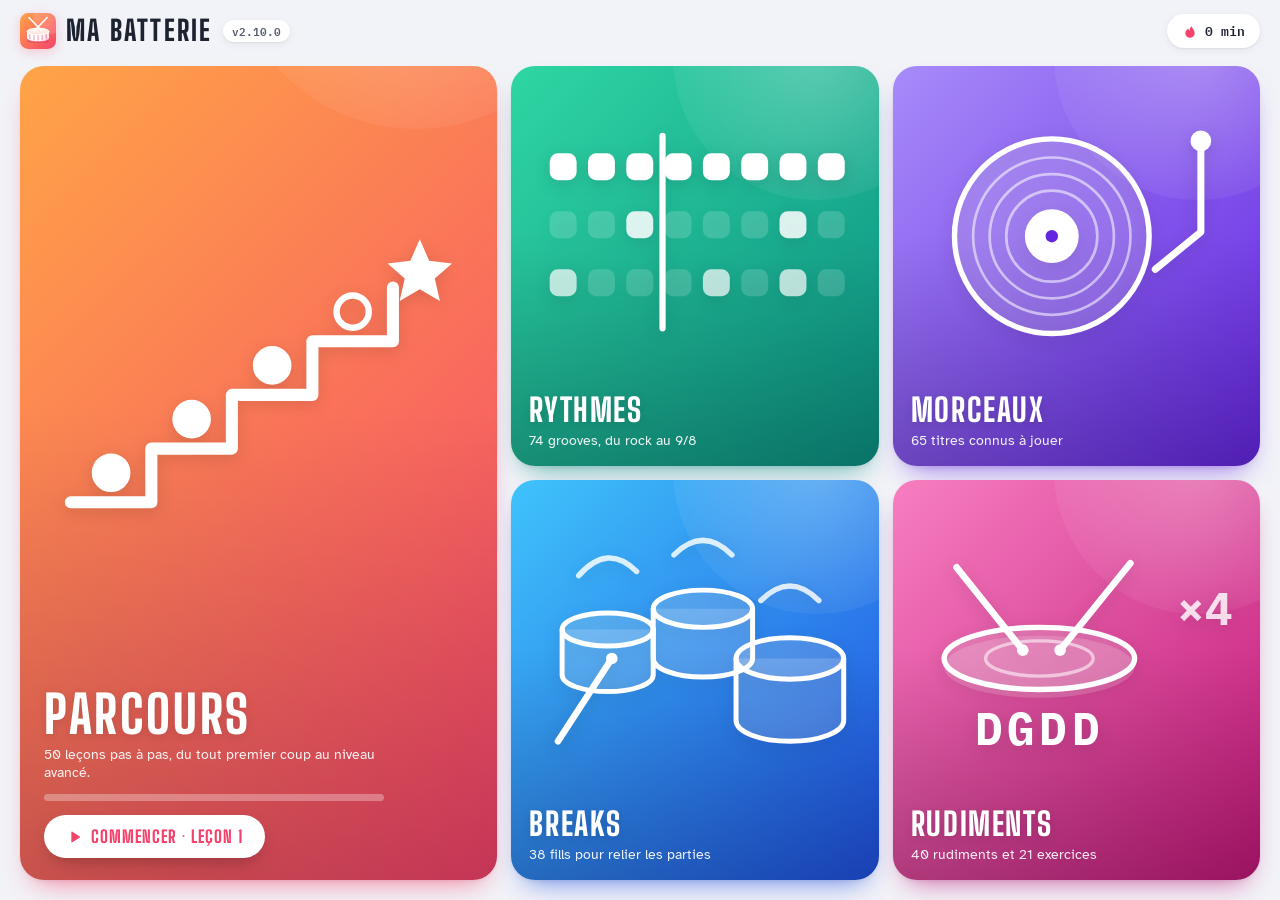
==== commit d2ab366e: "Solo de Dave Grohl de « A Song for the Dead » (QOTSA) en trois breaks (v2.10.0) Niveau 5 des breaks " ====
--- a/site/index.html
+++ b/site/index.html
@@ -1064,7 +1064,7 @@
 /* Numéro de version de l'application : affiché en haut de l'écran, et utilisé par
  * le service worker (build.js --site) pour que les téléphones installés récupèrent
  * chaque nouvelle version. À augmenter à chaque livraison. */
-const VERSION = '2.9.0';
+const VERSION = '2.10.0';
 const DATE_VERSION = '2026-09-27';
 
 
@@ -3028,6 +3028,54 @@
     astuce:"Les deux mains ne tombent ensemble que sur le temps ; entre deux temps, l'ordre est ride – caisse claire – ride." })
 );
 
+/* Queens of the Stone Age — « A Song for the Dead » (album Songs for the Deaf, 2002),
+ * le solo de Dave Grohl en ouverture. Reconstitution simplifiée d'après la structure
+ * décrite par les leçons publiées (groove double-time, triolets main-main-pied qui
+ * voyagent entre caisse claire et toms, puis rafale en doubles-croches) : ce n'est pas
+ * une transcription note à note. Le moteur n'ayant qu'une subdivision par exercice,
+ * le solo est découpé en trois parties qui se suivent dans la liste. */
+const SOURCE_QOTSA = "Reconstitution simplifiée du solo d'ouverture de « A Song for the Dead » (Queens of the Stone Age, <i>Songs for the Deaf</i>, 2002, Dave Grohl à la batterie), d'après la structure décrite par les leçons publiées — pas une transcription note à note. Pour le détail exact, vérifie à l'oreille ou avec la partition gratuite de DrumsTheWord.";
+FILLS.push({
+  id:'qotsa-dead-1', meta:'Solo de Dave Grohl · double-time', nom:'QOTSA · Song for the Dead 1/3 : l\'entrée', niveau:5, style:'Fill',
+  bpm:[70,120,200], beats:4, res:4, bars:2, sansGroove:true, source:SOURCE_QOTSA,
+  tracks:{
+    CR:'x' + R(15) + R(16),
+    CH:'--x-x-x-x-x-x-x-' + 'x-x-x-x-x-x-x-x-',
+    CC:'--x---x---x---x-' + '--x---x---x---x-',
+    GC:'x---x---x---x---' + 'x---x---x---x---'
+  },
+  desc:"Le solo démarre sur un groove « double-time » : grosse caisse sur chaque temps, caisse claire sur chaque « et ». C'est l'élan punk qui lance les triolets de la partie 2.",
+  astuce:"Commence à 120, puis monte. Sur le disque, c'est beaucoup plus rapide : garde la caisse claire bien forte et régulière."
+});
+FILLS.push({
+  id:'qotsa-dead-2', meta:'Solo de Dave Grohl · triolets', nom:'QOTSA · Song for the Dead 2/3 : les triolets', niveau:5, style:'Fill',
+  bpm:[50,72,160], beats:4, res:3, bars:4, sansGroove:true, source:SOURCE_QOTSA,
+  tracks:{
+    CC:'xx-xx-xx-xx-' + '-x--x--x--x-' + R(12)          + '-x--x-xx-xx-',
+    T1:R(12)          + 'x--x--x--x--' + 'x--x--x--x--' + R(12),
+    T2:R(12)          + R(12)          + '-x--x--x--x-' + 'x--x--------',
+    GC:'--x--x--x--x'.repeat(4)
+  },
+  doigte:'DG-'.repeat(16),
+  desc:"Le cœur du solo : main droite, main gauche, grosse caisse, en triolets, sans arrêt. Les mains voyagent : caisse claire, puis tom 1 / caisse claire, tom 1 / tom 2, et retour à la caisse claire avec les deux mains.",
+  astuce:"Trois sons égaux, comme une seule phrase qui roule. Le pied est la troisième « main » : il ne doit ni traîner ni se précipiter."
+});
+FILLS.push({
+  id:'qotsa-dead-3', meta:'Solo de Dave Grohl · doubles-croches', nom:'QOTSA · Song for the Dead 3/3 : la rafale', niveau:5, style:'Fill',
+  bpm:[50,76,160], beats:4, res:4, bars:2, sansGroove:true, source:SOURCE_QOTSA,
+  tracks:{
+    CR:'x' + R(15) + R(16),
+    CC:'xxxxxxxxxxxx----' + 'xxxx------------',
+    T1:'------------xxxx' + '----xxxx--------',
+    T2:R(16)             + '--------xxxx----',
+    TB:R(16)             + '------------xxxx',
+    GC:'x---x---x-------' + 'x---x---x---x---'
+  },
+  doigte:'DGDG'.repeat(8),
+  desc:"La fin du solo passe en doubles-croches : caisse claire avec la grosse caisse sur chaque temps, quatre notes sur le tom 1, puis la descente de tous les fûts à pleine vitesse. En boucle, la crash marque l'arrivée.",
+  astuce:"Mains alternées D-G-D-G du début à la fin. Monte le tempo par petits paliers (+4 BPM) seulement quand c'est propre."
+});
+
 const TOUS = [...GROOVES, ...FILLS, ...EXERCICES];
 function parId(id){ return TOUS.find(p => p.id === id) || LECONS_PATTERNS[id]; }
 const LECONS_PATTERNS = {};
@@ -5623,7 +5671,7 @@
     sur:`Breaks · niveau ${n} · groove + break`, titre:NOMS_NIVEAUX[n], retour:'#/breaks',
     html:`<div class="rangee">${lot.map(f => itemCarte({
       href:lienJouer('break', f), nom:f.nom,
-      meta:f.res === 3 ? 'Triolets' : f.res === 6 ? 'Sextolets' : f.res === 8 ? 'Triples-croches' : 'Groove + break',
+      meta:f.meta || (f.res === 3 ? 'Triolets' : f.res === 6 ? 'Sextolets' : f.res === 8 ? 'Triples-croches' : 'Groove + break'),
       niveau:f.niveau, illus:miniGroove(f, 1), grad:NIV_GRAD[n - 1]
     })).join('')}</div>`
   });
@@ -5751,7 +5799,8 @@
     const aide = `<h2>${item.nom}</h2>
       <p>${[item.style, 'Niveau ' + (item.niveau || 1), item.bpm ? item.bpm[1] + ' BPM' : '', signature(item)].filter(Boolean).map(b => `<span class="badge">${b}</span>`).join('')}</p>
       <p>${item.desc || ''}</p>${item.astuce ? CONSEIL(item.astuce) : ''}
-      ${liste === 'break' ? '<p class="muted small">La première mesure est un groove simple : elle sert à te remettre en place après le break.</p>' : ''}
+      ${liste === 'break' && !item.sansGroove ? '<p class="muted small">La première mesure est un groove simple : elle sert à te remettre en place après le break.</p>' : ''}
+      ${item.source ? `<p class="muted small">${item.source}</p>` : ''}
       ${rudiment ? '<p class="muted small">D = main droite, G = main gauche. Le doigté est écrit sous la partition.</p>' : ''}
       ${liste === 'rythme' ? '<p class="muted small">Dans les réglages, le mixeur isole (S) ou coupe (M) un élément pour travailler les autres séparément.</p>' : ''}
       ${rudiment || liste === 'exercice' ? METHODE : ''}`;
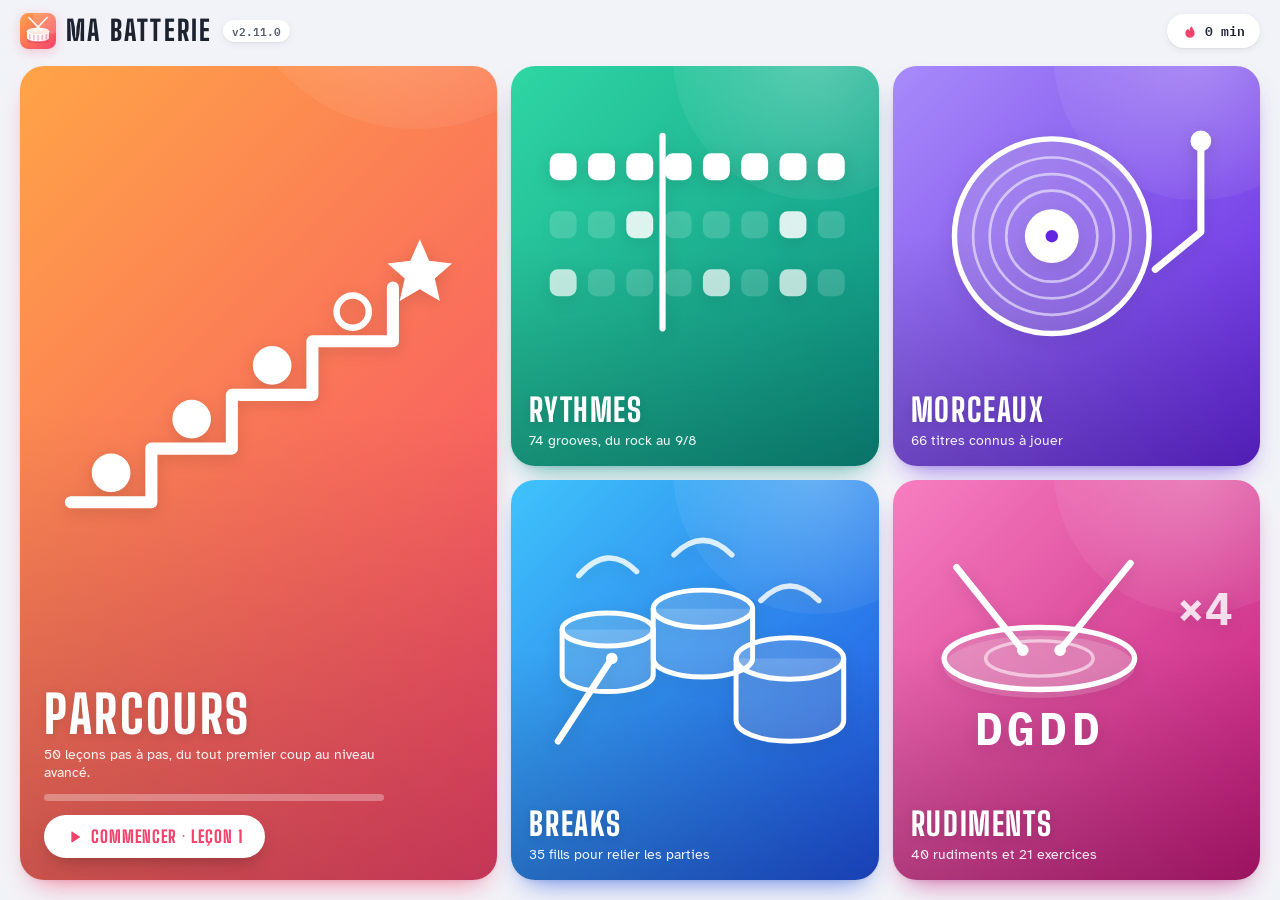
==== commit 3f0d45b3: "Song for the Deaf (QOTSA) dans Morceaux, à la place des breaks (v2.11.0) Morceau-titre de Songs for " ====
--- a/site/index.html
+++ b/site/index.html
@@ -1064,7 +1064,7 @@
 /* Numéro de version de l'application : affiché en haut de l'écran, et utilisé par
  * le service worker (build.js --site) pour que les téléphones installés récupèrent
  * chaque nouvelle version. À augmenter à chaque livraison. */
-const VERSION = '2.10.0';
+const VERSION = '2.11.0';
 const DATE_VERSION = '2026-09-27';
 
 
@@ -3028,54 +3028,6 @@
     astuce:"Les deux mains ne tombent ensemble que sur le temps ; entre deux temps, l'ordre est ride – caisse claire – ride." })
 );
 
-/* Queens of the Stone Age — « A Song for the Dead » (album Songs for the Deaf, 2002),
- * le solo de Dave Grohl en ouverture. Reconstitution simplifiée d'après la structure
- * décrite par les leçons publiées (groove double-time, triolets main-main-pied qui
- * voyagent entre caisse claire et toms, puis rafale en doubles-croches) : ce n'est pas
- * une transcription note à note. Le moteur n'ayant qu'une subdivision par exercice,
- * le solo est découpé en trois parties qui se suivent dans la liste. */
-const SOURCE_QOTSA = "Reconstitution simplifiée du solo d'ouverture de « A Song for the Dead » (Queens of the Stone Age, <i>Songs for the Deaf</i>, 2002, Dave Grohl à la batterie), d'après la structure décrite par les leçons publiées — pas une transcription note à note. Pour le détail exact, vérifie à l'oreille ou avec la partition gratuite de DrumsTheWord.";
-FILLS.push({
-  id:'qotsa-dead-1', meta:'Solo de Dave Grohl · double-time', nom:'QOTSA · Song for the Dead 1/3 : l\'entrée', niveau:5, style:'Fill',
-  bpm:[70,120,200], beats:4, res:4, bars:2, sansGroove:true, source:SOURCE_QOTSA,
-  tracks:{
-    CR:'x' + R(15) + R(16),
-    CH:'--x-x-x-x-x-x-x-' + 'x-x-x-x-x-x-x-x-',
-    CC:'--x---x---x---x-' + '--x---x---x---x-',
-    GC:'x---x---x---x---' + 'x---x---x---x---'
-  },
-  desc:"Le solo démarre sur un groove « double-time » : grosse caisse sur chaque temps, caisse claire sur chaque « et ». C'est l'élan punk qui lance les triolets de la partie 2.",
-  astuce:"Commence à 120, puis monte. Sur le disque, c'est beaucoup plus rapide : garde la caisse claire bien forte et régulière."
-});
-FILLS.push({
-  id:'qotsa-dead-2', meta:'Solo de Dave Grohl · triolets', nom:'QOTSA · Song for the Dead 2/3 : les triolets', niveau:5, style:'Fill',
-  bpm:[50,72,160], beats:4, res:3, bars:4, sansGroove:true, source:SOURCE_QOTSA,
-  tracks:{
-    CC:'xx-xx-xx-xx-' + '-x--x--x--x-' + R(12)          + '-x--x-xx-xx-',
-    T1:R(12)          + 'x--x--x--x--' + 'x--x--x--x--' + R(12),
-    T2:R(12)          + R(12)          + '-x--x--x--x-' + 'x--x--------',
-    GC:'--x--x--x--x'.repeat(4)
-  },
-  doigte:'DG-'.repeat(16),
-  desc:"Le cœur du solo : main droite, main gauche, grosse caisse, en triolets, sans arrêt. Les mains voyagent : caisse claire, puis tom 1 / caisse claire, tom 1 / tom 2, et retour à la caisse claire avec les deux mains.",
-  astuce:"Trois sons égaux, comme une seule phrase qui roule. Le pied est la troisième « main » : il ne doit ni traîner ni se précipiter."
-});
-FILLS.push({
-  id:'qotsa-dead-3', meta:'Solo de Dave Grohl · doubles-croches', nom:'QOTSA · Song for the Dead 3/3 : la rafale', niveau:5, style:'Fill',
-  bpm:[50,76,160], beats:4, res:4, bars:2, sansGroove:true, source:SOURCE_QOTSA,
-  tracks:{
-    CR:'x' + R(15) + R(16),
-    CC:'xxxxxxxxxxxx----' + 'xxxx------------',
-    T1:'------------xxxx' + '----xxxx--------',
-    T2:R(16)             + '--------xxxx----',
-    TB:R(16)             + '------------xxxx',
-    GC:'x---x---x-------' + 'x---x---x---x---'
-  },
-  doigte:'DGDG'.repeat(8),
-  desc:"La fin du solo passe en doubles-croches : caisse claire avec la grosse caisse sur chaque temps, quatre notes sur le tom 1, puis la descente de tous les fûts à pleine vitesse. En boucle, la crash marque l'arrivée.",
-  astuce:"Mains alternées D-G-D-G du début à la fin. Monte le tempo par petits paliers (+4 BPM) seulement quand c'est propre."
-});
-
 const TOUS = [...GROOVES, ...FILLS, ...EXERCICES];
 function parId(id){ return TOUS.find(p => p.id === id) || LECONS_PATTERNS[id]; }
 const LECONS_PATTERNS = {};
@@ -3543,6 +3495,28 @@
   sections:[
     { nom:'Groove 5/4', fois:8, tracks:{ RD:'x--x-xx--x-xx--', HP:'---x-----x-----', GC:'x--------------' } }
   ]
+},
+{
+  id:'m-song-for-the-deaf', titre:'Song for the Deaf', artiste:'Queens of the Stone Age', annee:2002,
+  niveau:4, style:'Hard rock', bpm:171, beats:4, res:4, fidelite:'accompagnement',
+  desc:"Le morceau-titre de l'album, Dave Grohl à la batterie : 171 BPM, une intro à la batterie, des toms qui martèlent comme une transe, puis des couplets lourds et des refrains qui explosent sur la crash.",
+  astuce:"À 171 BPM, tout repose sur les croches régulières. Travaille d'abord chaque section à 100–120 BPM, puis monte par paliers. Les toms doivent sonner gros : frappe au centre de la peau, bras détendus.",
+  sections:[
+    { nom:'Intro aux toms', fois:4, tracks:{
+        TB:'x-x-x-x-x-x-x-x-', T1:'--------------xx', CC:'----x-------x---', GC:'x-----x-x-----x-' } },
+    { nom:'Couplet', fois:8, tracks:{
+        CH:'x-x-x-x-x-x-x-x-', CC:'----x-------x---', GC:'x-----x-x-----x-' } },
+    { nom:'Refrain', fois:8, bars:2, tracks:{
+        CR:'x-x-x-x-x-x-x-x-'+'x-x-x-x-x-x-x-x-', CC:'----x-------x---'+'----x-------x---',
+        GC:'x---x-x-x---x-x-'+'x---x-x-x-x-x-x-' } },
+    { nom:'Transe aux toms', fois:8, tracks:{
+        TB:'x-x-x-x-x-x-x-x-', T1:'----x-------x---', GC:'x---x---x---x---' } },
+    { nom:'Break', fois:1, tracks:{
+        CC:'xxxx------------', T1:'----xxxx--------', T2:'--------xxxx----', TB:'------------xxxx', GC:'x---x---x---x---' } },
+    { nom:'Refrain final', fois:8, bars:2, tracks:{
+        CR:'x-x-x-x-x-x-x-x-'+'x-x-x-x-x-x-x-x-', CC:'----x-------x---'+'----x-------x---',
+        GC:'x---x-x-x---x-x-'+'x---x-x-x-x-x-x-' } }
+  ]
 }
 ];
 
@@ -5671,7 +5645,7 @@
     sur:`Breaks · niveau ${n} · groove + break`, titre:NOMS_NIVEAUX[n], retour:'#/breaks',
     html:`<div class="rangee">${lot.map(f => itemCarte({
       href:lienJouer('break', f), nom:f.nom,
-      meta:f.meta || (f.res === 3 ? 'Triolets' : f.res === 6 ? 'Sextolets' : f.res === 8 ? 'Triples-croches' : 'Groove + break'),
+      meta:f.res === 3 ? 'Triolets' : f.res === 6 ? 'Sextolets' : f.res === 8 ? 'Triples-croches' : 'Groove + break',
       niveau:f.niveau, illus:miniGroove(f, 1), grad:NIV_GRAD[n - 1]
     })).join('')}</div>`
   });
@@ -5799,8 +5773,7 @@
     const aide = `<h2>${item.nom}</h2>
       <p>${[item.style, 'Niveau ' + (item.niveau || 1), item.bpm ? item.bpm[1] + ' BPM' : '', signature(item)].filter(Boolean).map(b => `<span class="badge">${b}</span>`).join('')}</p>
       <p>${item.desc || ''}</p>${item.astuce ? CONSEIL(item.astuce) : ''}
-      ${liste === 'break' && !item.sansGroove ? '<p class="muted small">La première mesure est un groove simple : elle sert à te remettre en place après le break.</p>' : ''}
-      ${item.source ? `<p class="muted small">${item.source}</p>` : ''}
+      ${liste === 'break' ? '<p class="muted small">La première mesure est un groove simple : elle sert à te remettre en place après le break.</p>' : ''}
       ${rudiment ? '<p class="muted small">D = main droite, G = main gauche. Le doigté est écrit sous la partition.</p>' : ''}
       ${liste === 'rythme' ? '<p class="muted small">Dans les réglages, le mixeur isole (S) ou coupe (M) un élément pour travailler les autres séparément.</p>' : ''}
       ${rudiment || liste === 'exercice' ? METHODE : ''}`;
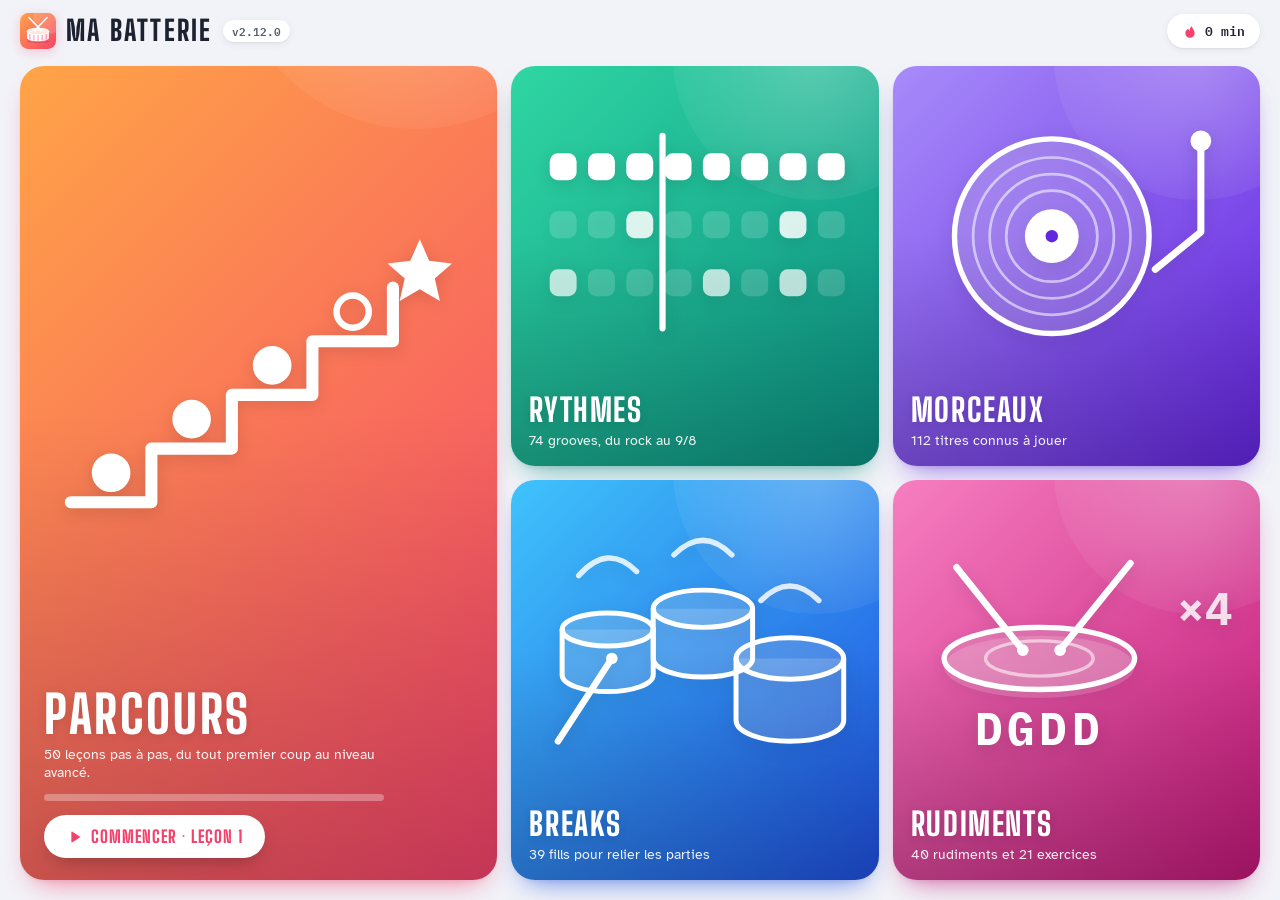
==== commit 7192beb7: "46 morceaux connus de plus, quatre breaks célèbres, vrai fill d'entrée de Teen Spirit (v2.12.0) Morc" ====
--- a/site/index.html
+++ b/site/index.html
@@ -1064,8 +1064,8 @@
 /* Numéro de version de l'application : affiché en haut de l'écran, et utilisé par
  * le service worker (build.js --site) pour que les téléphones installés récupèrent
  * chaque nouvelle version. À augmenter à chaque livraison. */
-const VERSION = '2.11.0';
-const DATE_VERSION = '2026-09-27';
+const VERSION = '2.12.0';
+const DATE_VERSION = '2026-11-12';
 
 
 /* ================= js/instruments.js ================= */
@@ -2972,6 +2972,70 @@
   astuce:"Compte « 1-la-li-et-la-li » : six notes égales, mains alternées."
 });
 
+/* ============================ BREAKS CÉLÈBRES ============================
+ * Des breaks tirés de morceaux connus : une mesure du groove du morceau, puis le
+ * break tel qu'on l'entend sur le disque (simplifié quand il le faut). `origine`
+ * dit d'où il vient ; le tempo par défaut est un tempo de travail, pas celui du disque. */
+FILLS.push(
+  {
+    id:'fill-teen-spirit', nom:'Fill d\'entrée de « Smells Like Teen Spirit »', niveau:4, style:'Fill',
+    origine:{ titre:'Smells Like Teen Spirit', artiste:'Nirvana', annee:1991, bpm:117 },
+    bpm:[60,90,130], beats:4, res:4, bars:2,
+    tracks:{
+      CR:R(16)             + R(16),
+      CH:'x-x-x-x-x-x-x-x-' + '----o---o---o---',
+      CC:'----x-------x---' + 'f---f--x-x--x---',
+      GC:'x-x-----x-x-----' + '---x----x-xx--x-'
+    },
+    doigte: R(16) + 'D---D--G-D--D---',
+    desc:"Le fill de Dave Grohl qui lance le morceau : un flam sur le 1, la grosse caisse qui se glisse juste avant le 2, un flam sur le 2, puis « da-da-doum-doum » autour du temps 3 et la dernière caisse claire sur le 4. Le charleston mi-ouvert marque 2, 3 et 4.",
+    astuce:"Chante-le avant de le jouer : « PA … PA-da da-doum-doum PA doum ». Les deux coups de pied rapprochés (« et-a » du 3) se jouent talon levé. Sur le disque, il tombe à 117 BPM et débouche sur la crash du riff."
+  },
+  {
+    id:'fill-wipe-out', nom:'Roulement de « Wipe Out »', niveau:3, style:'Fill',
+    origine:{ titre:'Wipe Out', artiste:'The Surfaris', annee:1963, bpm:160 },
+    bpm:[70,100,160], beats:4, res:4, bars:2,
+    tracks:{
+      CH:'x-x-x-x-x-x-x-x-' + R(16),
+      CC:'----x-------x---' + 'XxxxXxxxXxxxXxxx',
+      GC:'x---x---x---x---' + 'x---x---x---x---'
+    },
+    doigte: R(16) + 'DGDGDGDGDGDGDGDG',
+    desc:"Le roulement le plus connu du rock : des doubles-croches à la caisse claire, mains alternées, avec un accent sur chaque temps et la grosse caisse qui marque la pulsation.",
+    astuce:"L'accent tombe toujours sur la main droite : c'est elle qui garde le compte. Monte le tempo par paliers de 5 BPM, jusqu'aux 160 du disque."
+  },
+  {
+    id:'fill-air-tonight', nom:'Break de toms de « In the Air Tonight »', niveau:3, style:'Fill',
+    origine:{ titre:'In the Air Tonight', artiste:'Phil Collins', annee:1981, bpm:94 },
+    bpm:[60,80,110], beats:4, res:4, bars:2,
+    tracks:{
+      CR:R(16) + R(16),
+      HP:'x---x---x---x---' + 'x---x-----------',
+      T1:R(16) + '--------xxxx----',
+      T2:R(16) + '------------xx--',
+      TB:R(16) + '--------------xx'
+    },
+    doigte: R(16) + R(8) + 'DGDGDGDG',
+    desc:"Le break que tout le monde attend pendant trois minutes : deux temps de silence (charleston au pied), puis une descente en doubles-croches sur les trois toms, et la crash au 1 suivant. Version simplifiée.",
+    astuce:"Les deux premiers temps vides sont la partie la plus dure : compte « 1, 2 » avec le pied gauche, lève les bras pendant le 2, et frappe tout avec le même volume."
+  },
+  {
+    id:'fill-rosanna', nom:'Fill de « Rosanna » (half-time shuffle)', niveau:5, style:'Fill',
+    origine:{ titre:'Rosanna', artiste:'Toto', annee:1982, bpm:86 },
+    bpm:[50,66,100], beats:4, res:3, bars:2,
+    tracks:{
+      CH:'x-xx-xx-xx-x' + R(12),
+      CC:'-g--g-X-g-g-' + 'xxxxxx------',
+      T1:R(12)         + '------xxx---',
+      TB:R(12)         + '---------xxx',
+      GC:'x----x----x-' + R(12)
+    },
+    doigte: R(12) + 'DGDGDGDGDGDG',
+    desc:"Une mesure du half-time shuffle de Jeff Porcaro (ghost notes dans les triolets, caisse claire sur le 3 seulement), puis un fill en triolets qui descend : caisse claire, tom 1, tom basse.",
+    astuce:"Le fill garde exactement la vitesse des triolets du shuffle : rien n'accélère, seuls les fûts changent. Le groove seul demande des semaines : sois patient."
+  }
+);
+
 EXERCICES.push(
   g({ id:'ex-8-8', nom:'8 droite / 8 gauche', niveau:1, style:'Mains', bpm:[50,80,160], res:2, bars:2,
     tracks:{ CC:'xxxxxxxx' + 'xxxxxxxx' }, doigte:'DDDDDDDD' + 'GGGGGGGG',
@@ -3358,10 +3422,11 @@
 {
   id:'m-teen-spirit', titre:'Smells Like Teen Spirit', artiste:'Nirvana', annee:1991,
   niveau:3, style:'Grunge', bpm:117, beats:4, res:4, fidelite:'origine',
-  desc:"L'intro en flams sur la caisse claire avec la grosse caisse entre les temps, un couplet « boum-boum-tchak », un refrain déchaîné.",
-  astuce:"Dans l'intro, la grosse caisse joue sur les « e » et les « a » : entre les flams. Commence à 70 BPM.",
+  desc:"Le fill d'entrée de Dave Grohl : deux flams, la grosse caisse qui se glisse entre, le charleston mi-ouvert sur 2, 3 et 4, et le « da-da-doum-doum » du temps 3 ; puis le riff sur la crash, un couplet « boum-boum-tchak », un refrain déchaîné.",
+  astuce:"Le fill d'entrée se chante avant de se jouer : « PA… PA-da da-doum-doum PA doum ». Compte « 1 … 2 … a / e-et-a / 4-et » et commence à 70 BPM.",
   sections:[
-    { nom:'Intro', fois:1, tracks:{ CH:'--o---o---o-----', CC:'f---f---f---f---', GC:'-x-x-x-x-x-x--x-' } },
+    { nom:'Fill d\'entrée', fois:1, tracks:{ CH:'----o---o---o---', CC:'f---f--x-x--x---', GC:'---x----x-xx--x-' } },
+    { nom:'Riff (crash)', fois:4, tracks:{ CR:'x---------------', CH:'--o-o-o-o-o-o-o-', CC:'----X-------X---', GC:'x-x-----x-x-----' } },
     { nom:'Couplet', fois:4, tracks:{ CH:'x-x-x-x-x-x-x-x-', CC:'----x-------x---', GC:'x-x-----x-x-----' } },
     { nom:'Refrain', fois:4, tracks:{ CR:'x---------------', CH:'--o-o-o-o-o-o-o-', CC:'----X-------X---', GC:'x-x-----x-x-----' } }
   ]
@@ -3470,8 +3535,8 @@
 },
 {
   id:'m-rosanna', titre:'Rosanna', artiste:'Toto', annee:1982,
-  niveau:5, style:'Pop rock', bpm:172, beats:4, res:3, fidelite:'origine',
-  desc:"LE half-time shuffle : backbeat seulement sur le 3, ghost notes dans les triolets. Ici écrit en croches ternaires (≈172, soit 86 en demi-tempo).",
+  niveau:5, style:'Pop rock', bpm:86, beats:4, res:3, fidelite:'origine',
+  desc:"LE half-time shuffle de Jeff Porcaro : backbeat seulement sur le 3, ghost notes dans les triolets. Les bases de tempo le notent souvent 172 (pulsation à la croche) : à la noire, c'est 86.",
   astuce:"Des semaines de travail, pas des jours. Isole charleston + caisse claire, ajoute le pied en dernier.",
   sections:[
     { nom:'Groove', fois:8, tracks:{ CH:'x-xx-xx-xx-x', CC:'-g--g-X-g-g-', GC:'x----x----x-' } },
@@ -3801,6 +3866,309 @@
   sections:[ { nom:'Swing', fois:16, tracks:{ RD:'x--x-xx--x-x', HP:'---x-----x--', GC:'x--x--x--x--' } } ] })
 );
 
+/* ======================= TROISIÈME SÉRIE =======================
+ * Tempos de référence des enregistrements d'origine (bases de tempo publiques).
+ * Mêmes conventions : groove d'accompagnement sauf mention 'origine'. */
+const M16_ROCK = { CH:'x-x-x-x-x-x-x-x-', CC:'----x-------x---', GC:'x-----x-x-------' };   // le « rock 16 » le plus courant
+const M_CRASH16 = t => ({ ...t, CR:'x' + SILENCE(15), CH:'-' + t.CH.slice(1) });
+const QUATRE_SOL = { GC:'x-x-x-x-', CC:'--x---x-', CH:'-x-x-x-x' };                         // four on the floor électro
+
+MORCEAUX.push(
+/* ------------------------------ rock ------------------------------ */
+morceau({ id:'m-sweet-dreams', titre:'Sweet Dreams (Are Made of This)', artiste:'Eurythmics', annee:1983,
+  niveau:1, style:'Pop', bpm:125, res:2, fidelite:'origine',
+  desc:"Une boîte à rythmes implacable : grosse caisse sur chaque temps, caisse claire sur 2 et 4, charleston en croches. Rien d'autre, du début à la fin.",
+  astuce:"Le défi n'est pas la difficulté mais la régularité : joue-le comme une machine, sans accent, sans accélérer.",
+  sections:[ { nom:'Groove', fois:16, tracks:{ GC:'x-x-x-x-', CC:'--x---x-', CH:'xxxxxxxx' } } ] }),
+morceau({ id:'m-song-2', titre:'Song 2', artiste:'Blur', annee:1997,
+  niveau:2, style:'Rock', bpm:130, res:2,
+  desc:"Un couplet retenu au charleston, puis le « Woo-hoo ! » : crash sur chaque temps et grosse caisse qui pousse.",
+  astuce:"Le refrain se joue fort mais court : deux minutes de morceau, pas une de plus. Garde les bras souples.",
+  sections:[ { nom:'Couplet', fois:8, tracks:{ CH:'xxxxxxxx', CC:'--x---x-', GC:'x---x-x-' } },
+    { nom:'Refrain « Woo-hoo »', fois:8, tracks:{ CR:'x-x-x-x-', CC:'--x---x-', GC:'x---x-x-' } } ] }),
+morceau({ id:'m-creep', titre:'Creep', artiste:'Radiohead', annee:1993,
+  niveau:2, style:'Rock', bpm:92, res:4,
+  desc:"Un tempo lent et posé : couplet en croches au charleston, refrain qui s'ouvre sur la crash et la ride.",
+  astuce:"Lent, donc exposé : chaque coup s'entend. Vise la justesse du placement plutôt que la puissance.",
+  sections:[ { nom:'Couplet', fois:8, tracks:M16_ROCK },
+    { nom:'Refrain', fois:8, tracks:{ CR:'x---------------', RD:'--x-x-x-x-x-x-x-', CC:'----X-------X---', GC:'x-----x-x-----x-' } } ] }),
+morceau({ id:'m-satisfaction', titre:"(I Can't Get No) Satisfaction", artiste:'The Rolling Stones', annee:1965,
+  niveau:2, style:'Rock', bpm:136, res:2,
+  desc:"Charlie Watts, sobre et carré : un rock en croches qui ne bouge pas d'un cheveu, sous le riff le plus connu du monde.",
+  astuce:"Le riff fait tout : la batterie reste derrière, simple et stable. Pas de fioriture.",
+  sections:[ { nom:'Riff', fois:8, tracks:M8 }, { nom:'Refrain', fois:8, tracks:M8_4 },
+    { nom:'Montée', fois:2, tracks:{ CC:'xxxxxxxx', GC:'x-x-x-x-' } } ] }),
+morceau({ id:'m-start-me-up', titre:'Start Me Up', artiste:'The Rolling Stones', annee:1981,
+  niveau:2, style:'Rock', bpm:122, res:2,
+  desc:"Le riff démarre seul, la batterie répond par de grands coups de crash, puis un rock en croches bien assis.",
+  astuce:"Les coups de crash de l'intro tombent avec la grosse caisse : un seul son, large. Compte les silences.",
+  sections:[ { nom:'Intro (réponses)', fois:4, tracks:{ CR:'x-------', GC:'x-------' } },
+    { nom:'Couplet', fois:8, tracks:M8 }, { nom:'Refrain', fois:8, tracks:M_CRASH8(M8_4) } ] }),
+morceau({ id:'m-fortunate-son', titre:'Fortunate Son', artiste:'Creedence Clearwater Revival', annee:1969,
+  niveau:2, style:'Rock', bpm:132, res:2,
+  desc:"L'intro à la grosse caisse et au tom basse, puis un rock sans fioriture qui avance tout seul.",
+  astuce:"Dans l'intro, grosse caisse et tom basse tombent ensemble : vise un seul coup, grave et sec.",
+  sections:[ { nom:'Intro (tom basse)', fois:4, tracks:{ TB:'x-x-x-x-', GC:'x-x-x-x-' } },
+    { nom:'Couplet', fois:8, tracks:{ CH:'xxxxxxxx', CC:'--x---x-', GC:'x--x--x-' } },
+    { nom:'Refrain', fois:8, tracks:M_CRASH8({ CH:'xxxxxxxx', CC:'--x---x-', GC:'x--x--x-' }) } ] }),
+morceau({ id:'m-in-the-end', titre:'In the End', artiste:'Linkin Park', annee:2000,
+  niveau:2, style:'Rock', bpm:105, res:4,
+  desc:"Un couplet hip-hop (caisse claire lourde, grosse caisse qui rebondit), un refrain rock qui s'ouvre sur la crash.",
+  astuce:"Même tempo, deux énergies : joue le couplet en retrait, puis frappe franchement au refrain.",
+  sections:[ { nom:'Couplet', fois:8, tracks:{ CH:'x-x-x-x-x-x-x-x-', CC:'----X-------X---', GC:'x-----x-x-------' } },
+    { nom:'Refrain', fois:8, tracks:{ CR:'x---------------', CH:'--x-x-x-x-x-x-x-', CC:'----X-------X---', GC:'x-----x-x-x-----' } } ] }),
+morceau({ id:'m-boulevard', titre:'Boulevard of Broken Dreams', artiste:'Green Day', annee:2004,
+  niveau:2, style:'Rock', bpm:84, res:4,
+  desc:"Un mid-tempo lourd : charleston en croches, grosse caisse qui relance sur la fin de mesure, refrain à la crash.",
+  astuce:"Souvent noté 167 BPM : ici on le compte à 84, en doubles-croches, c'est le même morceau.",
+  sections:[ { nom:'Couplet', fois:8, tracks:{ CH:'x-x-x-x-x-x-x-x-', CC:'----x-------x---', GC:'x-------x-x-----' } },
+    { nom:'Refrain', fois:8, tracks:{ CR:'x-------x-------', CH:'--x-x-x---x-x-x-', CC:'----X-------X---', GC:'x-----x-x-x-----' } } ] }),
+morceau({ id:'m-radioactive', titre:'Radioactive', artiste:'Imagine Dragons', annee:2012,
+  niveau:2, style:'Rock', bpm:136, res:2,
+  desc:"Un half-time géant : caisse claire seulement sur le 3, grosse caisse énorme. Peu de notes, beaucoup de son.",
+  astuce:"Frappe la caisse claire au centre, avec tout le bras : c'est le seul coup de la mesure, il doit peser.",
+  sections:[ { nom:'Couplet', fois:8, tracks:{ CH:'xxxxxxxx', CC:'----X---', GC:'x-----x-' } },
+    { nom:'Refrain', fois:8, tracks:{ CR:'x---x---', CC:'----X---', GC:'x-x---x-' } } ] }),
+morceau({ id:'m-viva-la-vida', titre:'Viva la Vida', artiste:'Coldplay', annee:2008,
+  niveau:2, style:'Pop rock', bpm:138, res:2,
+  desc:"Pas de charleston : une grosse caisse qui marche sur les quatre temps comme une timbale, et le tom basse qui répond.",
+  astuce:"Le pied est une marche, pas une course : chaque coup identique, du premier au dernier.",
+  sections:[ { nom:'Couplet', fois:8, tracks:{ GC:'x-x-x-x-', TB:'--x---x-' } },
+    { nom:'Refrain', fois:8, tracks:{ CR:'x-------', GC:'x-x-x-x-', CC:'--x---x-', TB:'------x-' } } ] }),
+morceau({ id:'m-hotel-california', titre:'Hotel California', artiste:'Eagles', annee:1977,
+  niveau:3, style:'Rock', bpm:74, res:4,
+  desc:"Un tempo très lent, une grosse caisse qui se glisse avant le 1 : tout le charme du groove de Don Henley.",
+  astuce:"Le coup de pied sur le « a » du 4 prépare le 1 suivant : il doit être léger, presque une anacrouse.",
+  sections:[ { nom:'Couplet', fois:8, tracks:{ CH:'x-x-x-x-x-x-x-x-', CC:'----x-------x---', GC:'x-----x-x-----x-' } },
+    { nom:'Refrain', fois:8, tracks:{ RD:'x-x-x-x-x-x-x-x-', CC:'----X-------X---', GC:'x-----x-x-----x-' } } ] }),
+morceau({ id:'m-come-together', titre:'Come Together', artiste:'The Beatles', annee:1969,
+  niveau:3, style:'Rock', bpm:82, res:4,
+  desc:"Le groove de Ringo : un charleston qui chuchote, puis le petit roulement de toms « ba-doum-doum » qui répond au « shoot me ».",
+  astuce:"Les toms se jouent doucement, comme une phrase parlée : c'est un motif, pas un fill.",
+  sections:[ { nom:'Groove', fois:8, tracks:{ CH:'x-x-x-x---------', T1:'----------xx----', T2:'------------x-x-', GC:'x-------x-------' } },
+    { nom:'Refrain', fois:4, tracks:{ CH:'x-x-x-x-x-x-x-x-', CC:'----X-------X---', GC:'x-------x-x-----' } } ] }),
+morceau({ id:'m-believer', titre:'Believer', artiste:'Imagine Dragons', annee:2017,
+  niveau:3, style:'Pop rock', bpm:125, res:4,
+  desc:"Des toms qui martèlent comme des percussions de stade, et un refrain où la caisse claire claque à l'unisson des toms.",
+  astuce:"Alterne droite sur le tom basse et gauche sur le tom 1 : les deux doivent sonner aussi fort.",
+  sections:[ { nom:'Couplet (toms)', fois:8, tracks:{ TB:'x-x-----x-x-----', T1:'----x-------x---', GC:'x-x-----x-x-----' } },
+    { nom:'Refrain', fois:8, tracks:{ CR:'x---------------', CH:'--x-x-x-x-x-x-x-', CC:'----X-------X---', TB:'----x-------x---', GC:'x-x-----x-x-----' } } ] }),
+morceau({ id:'m-immigrant-song', titre:'Immigrant Song', artiste:'Led Zeppelin', annee:1970,
+  niveau:4, style:'Hard rock', bpm:112, res:4,
+  desc:"Le galop du riff au pied : Bonham colle la grosse caisse au « da-da-DAM » de la guitare, charleston et caisse claire par-dessus.",
+  astuce:"Chante le riff en jouant le pied seul, puis ajoute les mains. Le galop ne doit jamais traîner.",
+  sections:[ { nom:'Riff', fois:8, tracks:{ CH:'x-x-x-x-x-x-x-x-', CC:'----X-------X---', GC:'x--xx---x--xx---' } },
+    { nom:'Couplet', fois:8, tracks:{ CH:'x-x-x-x-x-x-x-x-', CC:'----X-------X---', GC:'x-------x-x-----' } } ] }),
+morceau({ id:'m-wipe-out', titre:'Wipe Out', artiste:'The Surfaris', annee:1963,
+  niveau:4, style:'Rock\'n\'roll', bpm:160, res:4, fidelite:'origine',
+  desc:"LE solo de batterie que tout le monde a essayé : des doubles-croches à la caisse claire, un accent sur chaque temps, puis le même roulement qui descend sur les toms.",
+  astuce:"Commence à 90 BPM avec le tempo progressif. Mains alternées D-G-D-G, les accents tombent toujours sur la main droite.",
+  sections:[ { nom:'Groove surf', fois:4, tracks:{ CH:'x-x-x-x-x-x-x-x-', CC:'----x-------x---', GC:'x---x---x---x---' } },
+    { nom:'Roulement', fois:3, tracks:{ CC:'XxxxXxxxXxxxXxxx', GC:'x---x---x---x---' } },
+    { nom:'Roulement sur les toms', fois:1, tracks:{ CC:'XxxxXxxx--------', T1:'--------Xxxx----', TB:'------------Xxxx', GC:'x---x---x---x---' } },
+    { nom:'Groove surf (crash)', fois:4, tracks:{ CR:'x---------------', CH:'--x-x-x-x-x-x-x-', CC:'----x-------x---', GC:'x---x---x---x---' } } ] }),
+
+/* ------------------------- hard rock & métal ------------------------- */
+morceau({ id:'m-iron-man', titre:'Iron Man', artiste:'Black Sabbath', annee:1970,
+  niveau:2, style:'Hard rock', bpm:76, res:4,
+  desc:"Le riff le plus lourd des années 70, à un tempo de géant qui marche : la grosse caisse suit les pas du riff.",
+  astuce:"À 76 BPM, chaque coup doit être énorme et parfaitement en place : pense « lourd », pas « lent ».",
+  sections:[ { nom:'Riff', fois:8, tracks:{ CH:'x-x-x-x-x-x-x-x-', CC:'----X-------X---', GC:'x---x---x-x-x---' } },
+    { nom:'Couplet', fois:8, tracks:{ RD:'x-x-x-x-x-x-x-x-', CC:'----X-------X---', GC:'x-------x-x-----' } } ] }),
+morceau({ id:'m-rock-you-hurricane', titre:'Rock You Like a Hurricane', artiste:'Scorpions', annee:1984,
+  niveau:2, style:'Hard rock', bpm:126, res:2,
+  desc:"Le hard rock des stades : un rock en croches carré au couplet, la crash et la grosse caisse sur tous les temps au refrain.",
+  astuce:"Au refrain, la crash se joue sur le bord, en frappe glissée : sinon elle couvre tout.",
+  sections:[ { nom:'Couplet', fois:8, tracks:M8 }, { nom:'Refrain', fois:8, tracks:M_CRASH8(M8_4) } ] }),
+morceau({ id:'m-du-hast', titre:'Du Hast', artiste:'Rammstein', annee:1997,
+  niveau:2, style:'Métal', bpm:128, res:2,
+  desc:"Du métal industriel : grosse caisse sur chaque temps comme une machine, caisse claire qui claque, refrain à la ride.",
+  astuce:"Le groove doit être mécanique : aucune variation de volume, aucun rubato. Joue avec le métronome fort.",
+  sections:[ { nom:'Couplet', fois:8, tracks:{ CH:'xxxxxxxx', CC:'--X---X-', GC:'x-x-x-x-' } },
+    { nom:'Refrain', fois:8, tracks:{ RD:'xxxxxxxx', CC:'--X---X-', GC:'x-x-x-x-' } },
+    { nom:'Arrêt', fois:1, tracks:{ CR:'x---x---', GC:'x---x---' } } ] }),
+morceau({ id:'m-whole-lotta-love', titre:'Whole Lotta Love', artiste:'Led Zeppelin', annee:1969,
+  niveau:3, style:'Hard rock', bpm:90, res:4,
+  desc:"Le riff en « da-da-DAM » et la batterie qui l'appuie : grosse caisse collée à la guitare, caisse claire qui claque sur 2 et 4.",
+  astuce:"Bonham joue fort mais détendu : la puissance vient de la vitesse de la baguette, pas de la crispation.",
+  sections:[ { nom:'Riff', fois:8, tracks:{ CH:'x-x-x-x-x-x-x-x-', CC:'----X-------X---', GC:'x--x----x--x----' } },
+    { nom:'Refrain', fois:8, tracks:{ CR:'x---------------', RD:'--x-x-x-x-x-x-x-', CC:'----X-------X---', GC:'x--x----x--x--x-' } } ] }),
+morceau({ id:'m-sad-but-true', titre:'Sad but True', artiste:'Metallica', annee:1991,
+  niveau:3, style:'Métal', bpm:90, res:4,
+  desc:"Le métal au ralenti : un groove massif à 90 BPM, avec des doublés de grosse caisse qui suivent le riff accordé bas.",
+  astuce:"Les deux coups de pied rapprochés se jouent talon levé, en « glissé » : le premier léger, le second franc.",
+  sections:[ { nom:'Riff', fois:8, tracks:{ CH:'x-x-x-x-x-x-x-x-', CC:'----X-------X---', GC:'x-----xxx-----x-' } },
+    { nom:'Refrain', fois:8, tracks:{ CR:'x-------x-------', CC:'----X-------X---', GC:'x-----xxx-----xx' } } ] }),
+morceau({ id:'m-ace-of-spades', titre:'Ace of Spades', artiste:'Motörhead', annee:1980,
+  niveau:4, style:'Métal', bpm:140, res:2,
+  desc:"La grosse caisse en croches continues sous un rock à toute allure : le « double pied » de Philthy Animal Taylor, avec un seul pied.",
+  astuce:"Les croches au pied se jouent talon levé, cheville souple. Si ça se crispe, redescends à 100 BPM.",
+  sections:[ { nom:'Couplet', fois:8, tracks:{ CH:'xxxxxxxx', CC:'--X---X-', GC:'xxxxxxxx' } },
+    { nom:'Refrain', fois:8, tracks:{ CR:'x---x---', CH:'-xxx-xxx', CC:'--X---X-', GC:'xxxxxxxx' } } ] }),
+
+/* ------------------------------ pop ------------------------------ */
+morceau({ id:'m-dancing-queen', titre:'Dancing Queen', artiste:'ABBA', annee:1976,
+  niveau:2, style:'Pop', bpm:101, res:4,
+  desc:"Une pop disco à tempo moyen : grosse caisse chaloupée, charleston qui s'ouvre au refrain.",
+  astuce:"Souple et léger : le morceau est une danse, pas une marche.",
+  sections:[ { nom:'Couplet', fois:8, tracks:{ CH:'x-x-x-x-x-x-x-x-', CC:'----x-------x---', GC:'x-----x-x-----x-' } },
+    { nom:'Refrain', fois:8, tracks:{ CH:'x-o-x-o-x-o-x-o-', CC:'----x-------x---', GC:'x---x---x---x---' } } ] }),
+morceau({ id:'m-somebody', titre:'Somebody That I Used to Know', artiste:'Gotye', annee:2011,
+  niveau:2, style:'Pop', bpm:129, res:2,
+  desc:"Un groove minimaliste : grosse caisse qui rebondit, caisse claire sèche (en cross-stick sur le disque), charleston discret.",
+  astuce:"Joue la caisse claire tout doucement, en posant la baguette : le morceau est feutré jusqu'au refrain.",
+  sections:[ { nom:'Couplet', fois:8, tracks:{ CH:'xxxxxxxx', CC:'--x---x-', GC:'x--x-x--' } },
+    { nom:'Refrain', fois:8, tracks:{ CH:'xxxxxxxx', CC:'--X---X-', GC:'x--xx-x-' } } ] }),
+morceau({ id:'m-shape-of-you', titre:'Shape of You', artiste:'Ed Sheeran', annee:2017,
+  niveau:2, style:'Pop', bpm:96, res:4,
+  desc:"Le rythme « tresillo » (3-3-2) à la grosse caisse, hérité du dancehall, sous une caisse claire sur 2 et 4.",
+  astuce:"Compte « 1 . . 2 . . 3 . » pour le pied : trois, trois, deux. Le reste suit.",
+  sections:[ { nom:'Groove', fois:16, tracks:{ CH:'x-x-x-x-x-x-x-x-', CC:'----x-------x---', GC:'x--x--x-x--x--x-' } } ] }),
+morceau({ id:'m-take-on-me', titre:'Take On Me', artiste:'a-ha', annee:1985,
+  niveau:3, style:'Pop', bpm:169, res:2,
+  desc:"Une boîte à rythmes des années 80 à toute vitesse : grosse caisse sur les temps, charleston sur les contretemps.",
+  astuce:"À 169 BPM, ne cherche pas la force : des petits gestes, une cheville légère. Pense-le à 85 si besoin.",
+  sections:[ { nom:'Couplet', fois:8, tracks:QUATRE_SOL }, { nom:'Refrain', fois:8, tracks:{ ...QUATRE_SOL, CH:'-o-o-o-o' } } ] }),
+
+/* ------------------------ funk, soul, disco ------------------------ */
+morceau({ id:'m-respect', titre:'Respect', artiste:'Aretha Franklin', annee:1967,
+  niveau:2, style:'Soul', bpm:115, res:2,
+  desc:"La soul de Muscle Shoals : un backbeat qui claque, une grosse caisse qui pousse sur le « et » du 2.",
+  astuce:"Caisse claire bien au centre, baguette à plat : c'est le son « rimshot » de la soul.",
+  sections:[ { nom:'Couplet', fois:8, tracks:{ CH:'xxxxxxxx', CC:'--X---X-', GC:'x--xx---' } },
+    { nom:'Refrain (R-E-S-P-E-C-T)', fois:8, tracks:{ CH:'xxxxxxxx', CC:'--X---X-', GC:'x--xx-x-' } } ] }),
+morceau({ id:'m-play-that-funky-music', titre:'Play That Funky Music', artiste:'Wild Cherry', annee:1976,
+  niveau:3, style:'Funk', bpm:109, res:4,
+  desc:"Du funk blanc des années 70 : grosse caisse syncopée, ouverture de charleston en fin de mesure, backbeat lourd.",
+  astuce:"L'ouverture du charleston sur le « et » du 4 relance la mesure suivante : ferme-la pile sur le 1.",
+  sections:[ { nom:'Couplet', fois:8, tracks:{ CH:'x-x-x-x-x-x-x-o-', CC:'----X-------X---', GC:'x--x--x-x-----x-' } },
+    { nom:'Refrain', fois:8, tracks:{ CH:'x-x-x-x-x-x-x-o-', CC:'----X--g----X---', GC:'x--x--x-x--x--x-' } } ] }),
+morceau({ id:'m-good-times', titre:'Good Times', artiste:'Chic', annee:1979,
+  niveau:3, style:'Disco', bpm:110, res:4,
+  desc:"Le disco de Tony Thompson, samplé par le hip-hop entier : grosse caisse sur chaque temps, charleston ouvert sur les « et ».",
+  astuce:"L'ouverture est brève et égale à chaque fois : pied gauche souple, qui referme sur le temps.",
+  sections:[ { nom:'Groove', fois:16, tracks:{ CH:'x-o-x-o-x-o-x-o-', CC:'----X-------X---', GC:'x---x---x---x---' } },
+    { nom:'Break (pied seul)', fois:2, tracks:{ GC:'x---x---x---x---' } } ] }),
+morceau({ id:'m-amen-brother', titre:'Amen, Brother', artiste:'The Winstons', annee:1969,
+  niveau:4, style:'Soul', bpm:136, res:4, fidelite:'origine',
+  desc:"Le « Amen break » de G. C. Coleman : quatre mesures de batterie seule, les plus samplées de l'histoire (hip-hop, jungle, drum'n'bass). Ride en croches, ghost notes, caisse claire décalée sur la fin.",
+  astuce:"Les deux premières mesures sont identiques ; la 3e déplace la dernière caisse claire, la 4e démarre par la crash. Travaille d'abord à 90 BPM.",
+  sections:[
+    { nom:'Mesures 1-2', fois:2, tracks:{ RD:'x-x-x-x-x-x-x-x-', CC:'----X--g-g--X--g', GC:'x-x-------xx----' } },
+    { nom:'Mesure 3', fois:1, tracks:{ RD:'x-x-x-x-x-x-x-x-', CC:'----X--g-g----X-', GC:'x-x-------xx----' } },
+    { nom:'Mesure 4', fois:1, tracks:{ CR:'--x-------------', RD:'x-x---x-x-x-x-x-', CC:'----X--g-g----X-', GC:'--x-------xx----' } },
+    { nom:'Le break entier', fois:1, bars:4, tracks:{
+        CR:SILENCE(48)+'--x-------------',
+        RD:'x-x-x-x-x-x-x-x-'+'x-x-x-x-x-x-x-x-'+'x-x-x-x-x-x-x-x-'+'x-x---x-x-x-x-x-',
+        CC:'----X--g-g--X--g'+'----X--g-g--X--g'+'----X--g-g----X-'+'----X--g-g----X-',
+        GC:'x-x-------xx----'+'x-x-------xx----'+'x-x-------xx----'+'--x-------xx----' } } ] }),
+morceau({ id:'m-funky-drummer', titre:'Funky Drummer', artiste:'James Brown', annee:1970,
+  niveau:5, style:'Funk', bpm:101, res:4, fidelite:'origine',
+  desc:"Le break de Clyde Stubblefield, l'un des plus samplés au monde : charleston en croches avec une ouverture, caisse claire pleine de ghost notes, grosse caisse syncopée.",
+  astuce:"Le secret est dans les nuances : accents sur 2 et 4 à 100 %, ghost notes à 20 %. Travaille mains seules, puis ajoute le pied.",
+  sections:[ { nom:'Groove', fois:8, tracks:{ CH:'x-x-x-x-x-x-x-o-', CC:'----X--g-g--X--g', GC:'x-----x-x-x-----' } },
+    { nom:'Le break (batterie seule)', fois:8, tracks:{ CH:'x-x-x-x-x-x-x-o-', CC:'----X--g-g--X-gg', GC:'x-----x-x-x-----' } } ] }),
+morceau({ id:'m-cissy-strut', titre:'Cissy Strut', artiste:'The Meters', annee:1969,
+  niveau:4, style:'Funk', bpm:90, res:4,
+  desc:"Le funk de La Nouvelle-Orléans, Zigaboo Modeliste aux baguettes : une grosse caisse qui parle, une caisse claire qui répond à côté des temps.",
+  astuce:"Rien n'est martelé : tout se joue en retenue, légèrement en arrière du temps. Écoute le disque avant de jouer.",
+  sections:[ { nom:'Thème', fois:8, tracks:{ CH:'x-x-x-x-x-x-x-x-', CC:'----X--x----X-x-', GC:'x--x--x---x-----' } },
+    { nom:'Solo de guitare', fois:8, tracks:{ CH:'x-x-x-x-x-x-x-x-', CC:'----X-g-g---X--g', GC:'x--x--x-x-x-----' } } ] }),
+morceau({ id:'m-chameleon', titre:'Chameleon', artiste:'Herbie Hancock', annee:1973,
+  niveau:4, style:'Funk', bpm:94, res:4,
+  desc:"Le jazz-funk des Headhunters : charleston en doubles-croches, grosse caisse qui colle à la basse, ghost notes sous le backbeat.",
+  astuce:"Les doubles au charleston se jouent d'une main, légères ; les accents sur les temps viennent du poignet.",
+  sections:[ { nom:'Riff de basse', fois:8, tracks:{ CH:'X-x-X-x-X-x-X-x-', CC:'----X-------X---', GC:'x--x--x---x--x--' } },
+    { nom:'Thème', fois:8, tracks:{ CH:'XxxxXxxxXxxxXxxx', CC:'----X--g-g--X--g', GC:'x--x--x---x--x--' } } ] }),
+
+/* ----------------------- hip-hop & électro ----------------------- */
+morceau({ id:'m-sandstorm', titre:'Sandstorm', artiste:'Darude', annee:1999,
+  niveau:1, style:'Électro', bpm:136, res:2,
+  desc:"La trance des années 2000 : grosse caisse sur chaque temps, charleston ouvert entre, et un pont où il ne reste que le pied.",
+  astuce:"Le charleston ouvert fait « tsss » exactement entre deux coups de pied : écoute le balancier.",
+  sections:[ { nom:'Boucle', fois:8, tracks:{ GC:'x-x-x-x-', CC:'--x---x-', CH:'-o-o-o-o' } },
+    { nom:'Pont (pied seul)', fois:4, tracks:{ GC:'x-x-x-x-' } },
+    { nom:'Montée', fois:2, tracks:{ CC:'xxxxxxxx', GC:'x-x-x-x-' } } ] }),
+morceau({ id:'m-levels', titre:'Levels', artiste:'Avicii', annee:2011,
+  niveau:1, style:'Électro', bpm:126, res:2,
+  desc:"La house de festival : four on the floor, montée à la caisse claire, et le « drop » où tout repart.",
+  astuce:"Pendant la montée, le crescendo se fait au volume, jamais au tempo : le métronome garde raison.",
+  sections:[ { nom:'Couplet', fois:8, tracks:QUATRE_SOL },
+    { nom:'Montée', fois:2, tracks:{ CC:'xxxxxxxx' } },
+    { nom:'Drop', fois:8, tracks:{ ...QUATRE_SOL, CH:'-o-o-o-o', CR:'x-------' } } ] }),
+morceau({ id:'m-gangstas-paradise', titre:"Gangsta's Paradise", artiste:'Coolio', annee:1995,
+  niveau:2, style:'Hip-hop', bpm:80, res:4,
+  desc:"Un hip-hop lent et sombre : caisse claire lourde sur 2 et 4, grosse caisse qui pousse sur la fin de mesure.",
+  astuce:"Le tempo est lent : résiste à l'envie d'accélérer, laisse chaque temps s'installer.",
+  sections:[ { nom:'Groove', fois:16, tracks:{ CH:'x-x-x-x-x-x-x-x-', CC:'----X-------X---', GC:'x--x----x-x-----' } } ] }),
+morceau({ id:'m-still-dre', titre:'Still D.R.E.', artiste:'Dr. Dre feat. Snoop Dogg', annee:1999,
+  niveau:2, style:'Hip-hop', bpm:93, res:4,
+  desc:"Le G-funk : un beat sec, grosse caisse en « 1 … a … et » sous le piano le plus célèbre du rap.",
+  astuce:"Joue en retrait, derrière le temps : la caisse claire tombe une fraction de seconde après le clic.",
+  sections:[ { nom:'Groove', fois:16, tracks:{ CH:'x-x-x-x-x-x-x-x-', CC:'----X-------X---', GC:'x--x----x--x----' } } ] }),
+
+/* ------------------------- variété française ------------------------- */
+morceau({ id:'m-le-vent', titre:'Le vent nous portera', artiste:'Noir Désir', annee:2001,
+  niveau:2, style:'Variété', bpm:108, res:4,
+  desc:"Un groove rock souple et tranquille, qui avance sans jamais forcer, sous la guitare de Manu Chao.",
+  astuce:"Charleston doux, caisse claire ronde : la chanson est une balade, la batterie marche à côté.",
+  sections:[ { nom:'Couplet', fois:8, tracks:M16_ROCK },
+    { nom:'Refrain', fois:8, tracks:{ RD:'x-x-x-x-x-x-x-x-', CC:'----x-------x---', GC:'x-----x-x-----x-' } } ] }),
+morceau({ id:'m-desenchantee', titre:'Désenchantée', artiste:'Mylène Farmer', annee:1991,
+  niveau:2, style:'Variété', bpm:127, res:2,
+  desc:"La dance française des années 90 : grosse caisse sur chaque temps, charleston qui s'ouvre au refrain.",
+  astuce:"Les ouvertures du refrain sont courtes et régulières : comme un « tsss » à chaque contretemps.",
+  sections:[ { nom:'Couplet', fois:8, tracks:QUATRE_SOL }, { nom:'Refrain', fois:8, tracks:{ ...QUATRE_SOL, CH:'-o-o-o-o' } } ] }),
+morceau({ id:'m-djadja', titre:'Djadja', artiste:'Aya Nakamura', annee:2018,
+  niveau:2, style:'Variété', bpm:100, res:4,
+  desc:"L'afro-pop : une grosse caisse en 3-3-2 qui fait danser, caisse claire sur 2 et 4, charleston léger.",
+  astuce:"Le pied joue le « tresillo » : 1, le « a » du 1, le « et » du 2… Chante-le avant de le jouer.",
+  sections:[ { nom:'Groove', fois:16, tracks:{ CH:'x-x-x-x-x-x-x-x-', CC:'----x-------x---', GC:'x--x--x---x--x--' } } ] }),
+
+/* -------------------------- reggae & latino -------------------------- */
+morceau({ id:'m-three-little-birds', titre:'Three Little Birds', artiste:'Bob Marley & The Wailers', annee:1977,
+  niveau:2, style:'Reggae', bpm:74, res:4,
+  desc:"Le one drop le plus doux qui soit : rien sur le 1, grosse caisse et caisse claire ensemble sur le 3.",
+  astuce:"Le vide sur le 1 déstabilise au début : compte « UN » à voix haute sans rien jouer.",
+  sections:[ { nom:'One drop', fois:16, tracks:{ CH:'x-x-x-x-x-x-x-x-', CC:'--------X-------', GC:'--------x-------' } } ] }),
+morceau({ id:'m-no-woman-no-cry', titre:'No Woman, No Cry', artiste:'Bob Marley & The Wailers', annee:1975,
+  niveau:3, style:'Reggae', bpm:78, res:4,
+  desc:"Le one drop de Carlton Barrett, avec le charleston qui s'ouvre avant le 3 et de petites relances à la caisse claire.",
+  astuce:"L'ouverture du charleston juste avant le 3 est la signature du reggae : courte, et refermée sur le coup.",
+  sections:[ { nom:'Couplet', fois:8, tracks:{ CH:'x-x-x-o-x-x-x-x-', CC:'--------X-------', GC:'--------x-------' } },
+    { nom:'Refrain', fois:8, tracks:{ CH:'x-x-x-o-x-x-x-o-', CC:'--------X-----x-', GC:'--------x-------' } } ] }),
+morceau({ id:'m-gasolina', titre:'Gasolina', artiste:'Daddy Yankee', annee:2004,
+  niveau:2, style:'Latin', bpm:96, res:4,
+  desc:"Le reggaeton qui a tout lancé : grosse caisse sur les quatre temps, caisse claire « dembow » qui boite.",
+  astuce:"Compte « 1 e et A 2 e ET a » : la caisse claire tombe sur le A puis sur le ET, toujours au même endroit.",
+  sections:[ { nom:'Dembow', fois:16, tracks:{ CH:'x-x-x-x-x-x-x-x-', CC:'---x--x----x--x-', GC:'x---x---x---x---' } } ] }),
+morceau({ id:'m-girl-from-ipanema', titre:'The Girl from Ipanema', artiste:'Stan Getz & João Gilberto', annee:1964,
+  niveau:4, style:'Latin', bpm:130, res:2,
+  desc:"La bossa nova : charleston en croches, grosse caisse « 1 . . a 2 . 3 . . a 4 », et la clave jouée en cross-stick sur deux mesures.",
+  astuce:"Tout est léger : la bossa se murmure. La clave au cross-stick se pose, elle ne se frappe pas.",
+  sections:[ { nom:'Bossa', fois:8, bars:2, tracks:{ CH:'xxxxxxxx'+'xxxxxxxx', CC:'x--x--x-'+'-x--x---', GC:'x--xx--x'+'x--xx--x' } } ] }),
+
+/* --------------------------- blues & jazz --------------------------- */
+morceau({ id:'m-thrill-is-gone', titre:'The Thrill Is Gone', artiste:'B.B. King', annee:1969,
+  niveau:3, style:'Blues', bpm:90, res:4,
+  desc:"Un blues mineur en binaire, lent et élégant : grosse caisse qui pousse sur le « a » du 1, caisse claire ronde.",
+  astuce:"Le blues lent se joue avec les épaules basses : chaque coup est posé, jamais lancé.",
+  sections:[ { nom:'Couplet', fois:12, tracks:{ CH:'x-x-x-x-x-x-x-x-', CC:'----X-------X---', GC:'x--x----x-x-----' } },
+    { nom:'Solo (ride)', fois:12, tracks:{ RD:'x-x-x-x-x-x-x-x-', CC:'----X-------X---', GC:'x--x----x-x-----' } } ] }),
+morceau({ id:'m-sing-sing-sing', titre:'Sing, Sing, Sing', artiste:'Benny Goodman', annee:1937,
+  niveau:4, style:'Jazz', bpm:110, res:3, fidelite:'origine',
+  desc:"Gene Krupa, le premier batteur star : le rythme de swing joué au tom basse, grosse caisse sur les quatre temps, qui ouvre et porte tout le morceau.",
+  astuce:"Le motif « doum … doum-da-doum » est celui de la ride, descendu sur le tom basse. Frappe au centre, bras souple.",
+  sections:[ { nom:'Intro (tom basse)', fois:8, tracks:{ TB:'x--x-xx--x-x', GC:'x--x--x--x--' } },
+    { nom:'Thème', fois:8, tracks:{ TB:'x--x-xx--x-x', CC:'---x-----x--', GC:'x--x--x--x--', HP:'---x-----x--' } } ] }),
+morceau({ id:'m-so-what', titre:'So What', artiste:'Miles Davis', annee:1959,
+  niveau:4, style:'Jazz', bpm:136, res:3,
+  desc:"Le swing médium de Jimmy Cobb sur « Kind of Blue » : ride qui chante, charleston au pied sur 2 et 4, grosse caisse effleurée.",
+  astuce:"La ride mène. La caisse claire ne fait que ponctuer, très doucement, comme une conversation.",
+  sections:[ { nom:'Thème', fois:8, tracks:{ RD:'x--x-xx--x-x', HP:'---x-----x--', GC:'x--x--x--x--' } },
+    { nom:'Solo (comping)', fois:8, tracks:{ RD:'x--x-xx--x-x', HP:'---x-----x--', CC:'-----g----g-', GC:'x--x--x--x--' } } ] })
+);
+
 /* Transforme un morceau en un motif unique (sections dépliées) que le
  * lecteur, la partition et la grille savent afficher. */
 function compilerMorceau(m){
@@ -5645,7 +6013,7 @@
     sur:`Breaks · niveau ${n} · groove + break`, titre:NOMS_NIVEAUX[n], retour:'#/breaks',
     html:`<div class="rangee">${lot.map(f => itemCarte({
       href:lienJouer('break', f), nom:f.nom,
-      meta:f.res === 3 ? 'Triolets' : f.res === 6 ? 'Sextolets' : f.res === 8 ? 'Triples-croches' : 'Groove + break',
+      meta:f.origine ? `${f.origine.artiste} · ${f.origine.annee}` : f.res === 3 ? 'Triolets' : f.res === 6 ? 'Sextolets' : f.res === 8 ? 'Triples-croches' : 'Groove + break',
       niveau:f.niveau, illus:miniGroove(f, 1), grad:NIV_GRAD[n - 1]
     })).join('')}</div>`
   });
@@ -5773,7 +6141,8 @@
     const aide = `<h2>${item.nom}</h2>
       <p>${[item.style, 'Niveau ' + (item.niveau || 1), item.bpm ? item.bpm[1] + ' BPM' : '', signature(item)].filter(Boolean).map(b => `<span class="badge">${b}</span>`).join('')}</p>
       <p>${item.desc || ''}</p>${item.astuce ? CONSEIL(item.astuce) : ''}
-      ${liste === 'break' ? '<p class="muted small">La première mesure est un groove simple : elle sert à te remettre en place après le break.</p>' : ''}
+      ${item.origine ? `<p class="muted small">Tiré de <b>« ${item.origine.titre} »</b> (${item.origine.artiste}, ${item.origine.annee}), joué à ${item.origine.bpm} BPM sur le disque. Le tempo proposé ici est un tempo de travail.</p>` : ''}
+      ${liste === 'break' ? `<p class="muted small">La première mesure est ${item.origine ? 'le groove du morceau' : 'un groove simple'} : elle sert à te remettre en place après le break.</p>` : ''}
       ${rudiment ? '<p class="muted small">D = main droite, G = main gauche. Le doigté est écrit sous la partition.</p>' : ''}
       ${liste === 'rythme' ? '<p class="muted small">Dans les réglages, le mixeur isole (S) ou coupe (M) un élément pour travailler les autres séparément.</p>' : ''}
       ${rudiment || liste === 'exercice' ? METHODE : ''}`;
